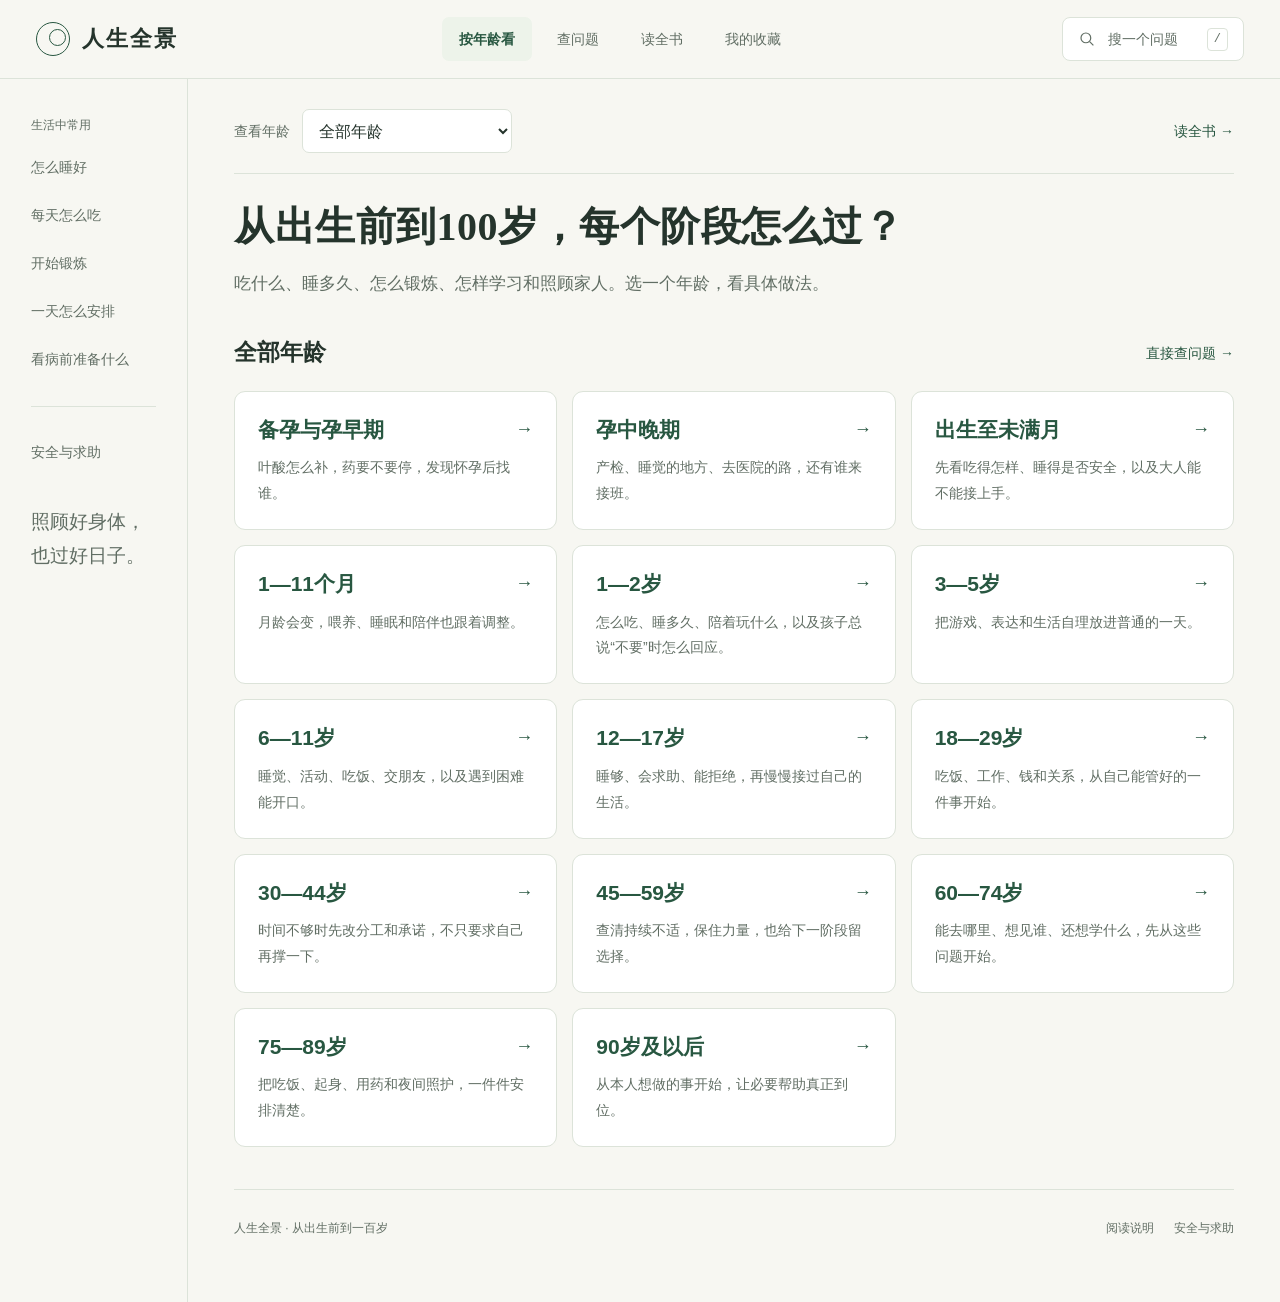
==== human/index.html @ 799f0b85 "Publish life panorama at /human" ====
<!doctype html>
<html lang="zh-CN"><head>
<meta charset="utf-8"><meta name="viewport" content="width=device-width,initial-scale=1,viewport-fit=cover">
<meta name="referrer" content="no-referrer">
<meta name="description" content="从出生前到一百岁，查看各年龄的吃饭、睡觉、活动、学习与照护。先看简短答案，再读具体做法。">
<meta http-equiv="Content-Security-Policy" content="default-src 'none'; script-src 'unsafe-inline'; style-src 'unsafe-inline'; img-src data:; connect-src 'none'; base-uri 'none'; form-action 'none'">
<title>人生全景｜从出生前到一百岁的生活指南</title>
<style>:root{--paper:#f7f7f2;--surface:#fff;--ink:#25342c;--muted:#616e64;--line:#dce3d9;--green:#285741;--soft:#edf3ea;--warm:#f6eee0;--risk:#884032;--read:19px;--head:79px;color-scheme:light}
*{box-sizing:border-box}html{scroll-padding-top:calc(var(--head) + 24px);scroll-padding-bottom:85px}body{margin:0;background:var(--paper);color:var(--ink);font:16px/1.75 -apple-system,BlinkMacSystemFont,"PingFang SC","Microsoft YaHei",sans-serif}button,input,select,textarea{font:inherit;color:inherit}button,a,input,select,summary{touch-action:manipulation}button,summary{cursor:pointer}a{color:var(--green);text-underline-offset:4px}button{min-height:44px;border:1px solid var(--line);border-radius:8px;background:var(--surface);padding:8px 15px}button:hover{background:var(--soft)}button:disabled{opacity:.5;cursor:default}button:focus-visible,a:focus-visible,input:focus-visible,select:focus-visible,summary:focus-visible,textarea:focus-visible{outline:3px solid #af781b;outline-offset:4px}p,h1,h2,h3,h4{margin:0 0 14px}h1{font-family:"Songti SC","STSong",serif;font-weight:600;font-size:40px;line-height:1.4;letter-spacing:.5px}h2{font-size:23px;line-height:1.45;font-weight:600}h3{font-size:19px;line-height:1.5;font-weight:650}p:last-child{margin-bottom:0}.muted{color:var(--muted)}.small{font-size:13px}.primary{background:var(--green);color:#fff;border-color:var(--green)}.primary:hover{background:#1d4432}.quiet{border-color:transparent;background:transparent}.quiet:hover{background:var(--soft)}.link-button{border:0;background:transparent;padding:6px 0;text-align:left;color:var(--green)}.button-row{display:flex;gap:10px;flex-wrap:wrap;align-items:center}.skip{position:fixed;top:-100px;left:16px;z-index:100;background:var(--surface);padding:12px}.skip:focus{top:10px}.brand{display:flex;gap:12px;align-items:center;text-decoration:none;color:var(--ink);font-size:22px;font-weight:700;letter-spacing:2px}.brand-mark{width:34px;height:34px;border:1.5px solid var(--green);border-radius:50%;display:grid;place-items:center}.brand-mark:after{content:'';display:block;width:15px;height:15px;border-radius:50%;border:1px solid var(--green);transform:translate(4px,-2px)}header{position:sticky;top:0;z-index:30;height:var(--head);border-bottom:1px solid var(--line);background:var(--paper);display:flex;align-items:center;justify-content:space-between;padding:0 36px;gap:24px}.nav-links{display:flex;gap:8px}.nav-links a{display:flex;align-items:center;justify-content:center;padding:10px 17px;min-height:44px;text-decoration:none;color:var(--muted);font-size:14px;border-radius:7px}.nav-links a.active{color:var(--green);background:var(--soft);font-weight:650}.search-trigger{display:flex;align-items:center;gap:12px;min-width:182px;text-align:left;color:var(--muted);font-size:14px}.search-trigger svg{height:18px;width:18px;flex-shrink:0}.search-trigger kbd{margin-left:auto;border:1px solid var(--line);border-radius:4px;padding:0 6px;font-size:12px}.site-wrap{max-width:1390px;margin:auto;display:grid;grid-template-columns:188px minmax(0,1fr)}.site-side{border-right:1px solid var(--line);padding:36px 19px}.side-sticky{position:sticky;top:calc(var(--head) + 32px)}.side-heading{font-size:12px;color:var(--muted);margin:0 12px 10px}.side-link{display:block;min-height:44px;padding:9px 12px;margin:4px 0;text-decoration:none;font-size:14px;color:var(--muted);border-radius:6px}.side-link:hover,.side-link.active{background:var(--soft);color:var(--green)}.side-divider{border:0;border-top:1px solid var(--line);margin:24px 12px}.side-note{font-family:"Songti SC",serif;font-size:19px;line-height:1.8;margin:30px 12px 0;color:var(--muted)}main{padding:30px 46px 56px;min-width:0;max-width:1150px;outline:none}.crumb{font-size:13px;color:var(--muted);margin-bottom:20px}.agebar{display:flex;align-items:center;justify-content:space-between;gap:15px;margin-bottom:25px;padding-bottom:20px;border-bottom:1px solid var(--line)}.age-choose{display:flex;align-items:center;gap:12px}.age-choose label{font-size:14px;color:var(--muted)}select{min-height:44px;border:1px solid var(--line);background:var(--surface);border-radius:7px;padding:8px 36px 8px 12px;max-width:100%}.age-choose select{min-width:210px}.hero{margin:0 0 30px}.hero .subtitle{font-size:17px;color:var(--muted);max-width:750px}.hero-bottom{display:flex;justify-content:space-between;align-items:center;gap:12px;flex-wrap:wrap;margin-top:18px}.hero-bottom a{font-size:14px}.hero-bottom .button-row{gap:18px}.subage-label{font-size:13px;color:var(--muted)}.subage-label select{font-size:13px;min-width:150px;margin-left:7px}.section-head{display:flex;gap:16px;justify-content:space-between;align-items:center;margin:32px 0 16px}.section-head h2{margin:0}.section-head .small{max-width:55%;text-align:right}.resume{display:flex;align-items:center;justify-content:space-between;gap:16px;border:1px solid var(--line);border-radius:8px;padding:13px 17px;margin-bottom:22px;background:var(--soft);font-size:14px}.resume p{margin:0}.answer-grid{display:grid;grid-template-columns:repeat(2,minmax(0,1fr));gap:18px;align-items:start}.answer-card{background:var(--surface);border:1px solid var(--line);border-radius:11px;padding:21px 23px;min-width:0;scroll-margin-top:calc(var(--head) + 18px)}.answer-card:hover{border-color:#becbbb}.card-top{display:flex;align-items:center;justify-content:space-between;gap:10px;margin-bottom:9px}.category{font-size:12px;letter-spacing:.6px;color:var(--green);background:var(--soft);padding:3px 9px;border-radius:4px}.save-small{border:0;background:transparent;min-width:44px;min-height:44px;padding:5px 10px;color:var(--muted);font-size:13px;margin:-7px -9px -6px 0}.save-small.saved{color:var(--green)}.answer-card h3 a{text-decoration:none;color:var(--ink)}.answer-card h3 a:hover{color:var(--green);text-decoration:underline}.answer{font-size:18px;line-height:1.8;font-weight:550;color:var(--ink);margin-bottom:12px}.answer-extra{font-size:15px;color:var(--muted);line-height:1.8;margin-bottom:13px}.ref-btn{font-size:11px;border:0;min-height:30px;background:transparent;color:var(--green);padding:2px 6px;vertical-align:middle;margin-left:3px;text-decoration:underline;text-underline-offset:3px}.critical{font-size:13px;line-height:1.75;border-left:3px solid #aa7860;padding:7px 11px;margin:14px 0;color:var(--risk);background:#fcf5ef}.card-foot{display:flex;justify-content:space-between;gap:9px;align-items:center;border-top:1px solid var(--line);padding-top:10px;margin-top:15px;font-size:13px}.card-foot a{min-height:40px;display:inline-flex;align-items:center}.known-btn{font-size:12px;min-height:40px;padding:5px 0 5px 8px;border:0;background:transparent;color:var(--muted)}.explain{margin-top:10px}.explain summary{font-size:14px;color:var(--green);min-height:44px;display:flex;align-items:center;gap:10px;list-style:none;cursor:pointer}.explain summary::-webkit-details-marker{display:none}.explain summary:after{content:'＋';margin-left:auto;font-size:16px;font-weight:400}.explain[open] summary:after{content:'−'}.steps{padding:7px 0 2px}.steps p{font-size:15px;line-height:1.85;display:flex;gap:10px}.step-n{flex-shrink:0;display:inline-block;font-family:serif;color:var(--muted);font-size:13px;line-height:2.1}.known-card .answer{font-size:16px}.faq-list{display:grid;grid-template-columns:1fr;gap:14px}.faq-list .answer-card{padding:21px 24px}.faq-list .card-foot{justify-content:flex-start;gap:22px}.dayline{display:grid;grid-template-columns:repeat(4,minmax(0,1fr));border:1px solid var(--line);border-radius:10px;overflow:hidden;background:var(--soft)}.day-step{padding:22px 19px;border-right:1px solid var(--line)}.day-step:last-child{border:0}.day-step b{font-size:15px;display:block;margin-bottom:8px}.day-step p{font-size:14px;color:var(--muted)}.day-step .step-n{margin-bottom:10px}.day-link{margin-top:10px;display:flex;justify-content:flex-end;font-size:13px}.next-age{display:flex;justify-content:space-between;gap:16px;padding-top:23px;margin-top:30px;border-top:1px solid var(--line);font-size:14px}.next-age a{display:inline-flex;min-height:44px;align-items:center}.search-line{width:100%;padding:16px 19px;display:flex;align-items:center;gap:13px;color:var(--muted);text-align:left;border-radius:8px;margin-bottom:16px}.search-line svg{width:19px;height:19px}.picks{display:flex;gap:8px;flex-wrap:wrap;margin-bottom:24px}.picks button{font-size:13px;background:transparent}.topic-grid{display:grid;grid-template-columns:repeat(3,minmax(0,1fr));gap:15px}.topic-card{padding:22px;border:1px solid var(--line);border-radius:10px;background:var(--surface)}.topic-card h2{font-size:20px;margin-bottom:10px}.topic-card h2 a{color:var(--ink);text-decoration:none}.topic-card p{font-size:14px;color:var(--muted)}.topic-card .topic-questions{border-top:1px solid var(--line);margin-top:17px;padding-top:9px}.topic-questions button{display:block;font-size:13px;text-align:left;padding:7px 0;border:0;background:transparent;color:var(--green);min-height:40px}.book-group{margin:30px 0 17px;font-size:18px}.chapter-row{display:grid;grid-template-columns:38px 1fr auto;gap:14px;align-items:center;padding:17px 0;border-bottom:1px solid var(--line);text-decoration:none;color:var(--ink)}.chapter-row:hover{color:var(--green)}.chapter-row .num{font-family:serif;color:var(--muted);font-size:14px}.chapter-name{font-size:17px;display:block}.chapter-desc{font-size:13px;color:var(--muted);margin-top:4px;display:block}.arrow{color:var(--green)}.reader-tools{display:flex;justify-content:space-between;gap:10px;flex-wrap:wrap;border-bottom:1px solid var(--line);padding-bottom:14px;margin-bottom:20px}.reader-tools button,.reader-tools a{font-size:13px}.reader-tools a{text-decoration:none;display:inline-flex;align-items:center;min-height:44px}.reader-layout{display:grid;grid-template-columns:minmax(0,1fr) 172px;gap:30px}.article{font-size:var(--read);line-height:1.95;min-width:0;overflow-wrap:anywhere}.article h2{font-family:"Songti SC","STSong",serif;font-size:29px;line-height:1.6;margin:10px 0 25px}.article h3{font-size:22px;line-height:1.6;margin:32px 0 16px}.article h4{font-size:19px;line-height:1.6;margin:26px 0 14px}.article p{margin:0 0 19px}.article li{margin-bottom:10px}.article details{border:1px solid var(--line);border-radius:8px;padding:0 17px;margin:20px 0;background:var(--surface)}.article summary{padding:14px 0;color:var(--green);font-size:15px;line-height:1.75;min-height:48px}.article table{border-collapse:collapse;font-size:14px;display:block;max-width:100%;overflow-x:auto;margin:23px 0}.article th,.article td{border:1px solid var(--line);padding:10px;min-width:108px;vertical-align:top}.article th{background:var(--soft)}.article a{overflow-wrap:anywhere}.article hr{border:0;border-top:1px solid var(--line);margin:30px 0}.article blockquote{margin:20px 0;padding:8px 18px;border-left:3px solid var(--green);background:var(--soft)}.article pre{background:var(--soft);padding:14px;overflow:auto;font-size:13px}.local-toc{position:sticky;top:calc(var(--head) + 25px);align-self:start;max-height:calc(100vh - var(--head) - 50px);overflow:auto;border-left:1px solid var(--line);padding-left:15px}.local-toc strong{display:block;font-size:12px;font-weight:500;margin-bottom:15px;color:var(--muted)}.local-toc a{font-size:12px;line-height:1.75;display:block;padding:6px 0;text-decoration:none;color:var(--muted)}.local-toc a.current{color:var(--green);font-weight:650}.mobile-toc{display:none}.chapter-end{display:flex;justify-content:space-between;gap:12px;flex-wrap:wrap;border-top:1px solid var(--line);padding-top:20px;margin-top:35px}.chapter-end a{min-height:44px;display:inline-flex;align-items:center;font-size:14px}.jumpflash{background:#f4eccb;border-radius:4px}.focus-mode .site-wrap{display:block;max-width:940px}.focus-mode .site-side,.focus-mode .local-toc{display:none}.focus-mode .reader-layout{grid-template-columns:1fr}.focus-mode .reader-tools{position:sticky;top:var(--head);z-index:15;background:var(--paper);padding-top:10px}.shelf{display:grid;gap:10px}.shelf-item{display:flex;justify-content:space-between;align-items:center;gap:12px;border:1px solid var(--line);background:var(--surface);border-radius:8px;padding:15px 18px}.shelf-item a{font-size:16px;text-decoration:none;color:var(--ink);min-height:44px;display:flex;align-items:center;flex:1}.shelf-item small{color:var(--muted)}.shelf-item button{font-size:12px}.empty{border:1px dashed #bac8b8;border-radius:9px;padding:30px;text-align:center;color:var(--muted);background:var(--surface)}.empty p{margin-bottom:14px}.settings{margin-top:30px;padding:20px;border:1px solid var(--line);border-radius:9px;background:var(--surface)}.settings label{display:flex;gap:12px;align-items:center;min-height:44px}.settings input[type=checkbox]{width:20px;height:20px;accent-color:var(--green)}.settings .button-row{margin-top:15px}.settings button{font-size:13px}.settings p{font-size:13px;color:var(--muted);margin:10px 0}.template-links{display:flex;gap:12px;flex-wrap:wrap;margin-top:12px}.template-links a{font-size:14px;min-height:44px;display:inline-flex;align-items:center}.utility-text{max-width:780px}.utility-text h2{margin:28px 0 12px;font-size:20px}.utility-text p{line-height:1.95;color:var(--muted)}.site-footer{display:flex;justify-content:space-between;align-items:center;gap:16px;flex-wrap:wrap;border-top:1px solid var(--line);padding-top:20px;margin-top:42px;font-size:12px;color:var(--muted)}.site-footer a{color:var(--muted);min-height:36px;display:inline-flex;align-items:center;text-decoration:none}.site-footer .button-row{gap:20px}.dialog{border:1px solid var(--line);padding:0;border-radius:13px;background:var(--surface);color:var(--ink);width:min(740px,calc(100% - 28px));max-height:88dvh;box-shadow:0 20px 80px #25342c35}.dialog::backdrop{background:#1f302b70}.dialog-head{position:sticky;top:0;z-index:2;display:flex;justify-content:space-between;align-items:center;gap:16px;padding:15px 22px;background:var(--surface);border-bottom:1px solid var(--line)}.dialog-head h2{margin:0;font-size:19px}.dialog-head button{font-size:14px}.dialog-body{padding:20px 22px}.query-label{font-size:13px;color:var(--muted);display:block;margin-bottom:7px}.query-input{width:100%;border:1px solid #aebfab;border-radius:8px;background:var(--surface);padding:13px 15px;font-size:17px;min-height:50px}.search-meta{display:flex;justify-content:space-between;align-items:center;gap:10px;margin:15px 0;font-size:13px;color:var(--muted)}.search-meta select{font-size:13px;min-height:38px;padding:5px 22px 5px 8px}.result{padding:17px 0;border-bottom:1px solid var(--line)}.result a{font-size:17px;line-height:1.6;font-weight:600;text-decoration:none;display:block}.result p{font-size:14px;color:var(--muted);margin:8px 0}.result small{font-size:12px;color:var(--muted)}.result mark{background:#efe6c6;color:inherit}.search-suggestions{padding-top:18px}.search-suggestions p{font-size:13px;color:var(--muted);margin-bottom:10px}.source-body{font-size:15px;line-height:1.85;overflow-wrap:anywhere}.source-body h3{font-size:18px}.source-body .article{font-size:15px}.source-body .article h3{font-size:18px}.age-list{display:grid;grid-template-columns:repeat(2,1fr);gap:9px}.age-list a{padding:14px 17px;min-height:54px;display:block;text-decoration:none;border:1px solid var(--line);border-radius:8px;color:var(--ink)}.age-list a.active{background:var(--soft);border-color:#b7c9b3;color:var(--green)}.copy-area{width:100%;min-height:190px;border:1px solid var(--line);padding:12px;border-radius:7px;font-size:14px}.toast{position:fixed;bottom:25px;left:50%;transform:translateX(-50%);z-index:90;background:var(--ink);color:#fff;padding:10px 18px;border-radius:7px;font-size:14px;max-width:calc(100% - 35px);box-shadow:0 6px 25px #25342c25;pointer-events:none}.mobile-nav{display:none}.only-mobile{display:none}.question-page{max-width:840px}.question-page .answer{font-size:22px}.question-page .steps p{font-size:18px}.question-page .answer-card{padding:28px 30px}.question-page .answer-card h3{font-size:25px}.question-page .answer-extra{font-size:17px}.noscript{padding:28px}
@media(max-width:1200px){.site-wrap{grid-template-columns:160px 1fr}main{padding:28px 30px 50px}.site-side{padding-inline:12px}.reader-layout{grid-template-columns:minmax(0,1fr) 150px;gap:22px}.nav-links a{padding-inline:12px}header{padding-inline:25px;gap:16px}.topic-grid{grid-template-columns:repeat(2,minmax(0,1fr))}}
@media(max-width:1030px){.reader-layout{grid-template-columns:1fr}.local-toc{display:none}.mobile-toc{display:block;border:1px solid var(--line);border-radius:7px;padding:0 14px;margin-bottom:20px;background:var(--soft)}.mobile-toc summary{min-height:46px;display:flex;align-items:center;cursor:pointer;font-size:14px}.mobile-toc nav{max-height:270px;overflow:auto;padding-bottom:12px}.mobile-toc a{display:block;padding:8px 0;min-height:40px;font-size:13px;text-decoration:none}.search-trigger{min-width:145px}.dayline{grid-template-columns:repeat(2,minmax(0,1fr))}.day-step:nth-child(2){border-right:0}.day-step:nth-child(-n+2){border-bottom:1px solid var(--line)}.answer-card{padding:18px}.answer{font-size:17px}.answer-card h3{font-size:18px}h1{font-size:34px}.site-side{font-size:13px}.side-link{padding-inline:8px}.age-choose select{min-width:180px}}
@media(max-width:760px){:root{--head:64px}header{padding:0 18px;gap:10px}.brand{font-size:20px;gap:9px}.brand-mark{width:30px;height:30px}.nav-links{display:none}.search-trigger{min-width:0;border:0;background:transparent;padding:7px 4px 7px 10px;gap:7px}.search-trigger kbd{display:none}.search-trigger .trigger-label{font-size:13px}.site-wrap{display:block}.site-side{display:none}main{padding:20px 19px 34px;max-width:none;margin-bottom:76px}.agebar{align-items:center;margin-bottom:23px;padding-bottom:16px;gap:6px}.age-choose{gap:9px}.age-choose label{font-size:12px}.age-choose select{font-size:14px;min-width:0;width:154px;padding-right:24px}.agebar .quiet{font-size:12px;padding:7px 6px}.hero{margin-bottom:26px}h1{font-size:30px;line-height:1.5;letter-spacing:0}.hero .subtitle{font-size:15px;line-height:1.8}.hero-bottom{margin-top:12px;gap:10px}.hero-bottom .button-row{gap:14px}.hero-bottom a{font-size:13px}.subage-label{display:flex;align-items:center;gap:3px}.subage-label select{font-size:12px;min-height:38px;min-width:130px}.section-head{margin-top:27px;margin-bottom:14px;gap:8px}.section-head h2{font-size:21px}.section-head .quiet{font-size:12px;padding-inline:5px}.answer-grid{grid-template-columns:1fr;gap:14px}.answer-card{padding:19px 20px}.answer-card h3{font-size:20px;margin-bottom:10px}.answer{font-size:17px;line-height:1.8}.answer-extra{font-size:14px}.card-top{margin-bottom:10px}.card-foot{font-size:12px;margin-top:12px;padding-top:8px}.steps p{font-size:14px}.faq-list .answer-card{padding:19px 20px}.dayline{grid-template-columns:1fr}.day-step{padding:16px 18px;border-right:0;border-bottom:1px solid var(--line)!important;display:grid;grid-template-columns:70px 1fr;column-gap:12px;align-items:start}.day-step:last-child{border-bottom:0!important}.day-step .step-n{display:none}.day-step b{font-size:14px;margin:0}.day-step p{font-size:14px}.topic-grid{grid-template-columns:1fr}.topic-card{padding:21px}.topic-questions button{min-height:44px}.chapter-row{grid-template-columns:27px 1fr 18px;gap:9px;padding:17px 0}.chapter-name{font-size:16px}.chapter-desc{font-size:12px}.reader-tools{gap:6px}.reader-tools .button-row{gap:7px}.reader-tools button{font-size:12px;padding:7px 10px}.reader-tools a{font-size:12px}.article h2{font-size:25px}.article h3{font-size:21px}.article table{font-size:13px}.article summary{font-size:14px}.article{font-size:var(--read)}.chapter-end{gap:8px}.chapter-end a{font-size:13px}.dialog{width:calc(100% - 18px);max-height:88dvh;border-radius:10px}.dialog-head{padding:13px 17px}.dialog-body{padding:17px}.dialog-head h2{font-size:18px}.result a{font-size:16px}.result p{font-size:13px}.age-list{grid-template-columns:1fr 1fr;gap:8px}.age-list a{font-size:14px;padding:13px 11px}.toast{bottom:88px;font-size:13px}.mobile-nav{position:fixed;bottom:0;left:0;right:0;z-index:35;display:grid;grid-template-columns:repeat(4,1fr);background:var(--surface);border-top:1px solid var(--line);padding:6px 8px max(7px,env(safe-area-inset-bottom));min-height:66px;gap:3px}.mobile-nav a{display:flex;flex-direction:column;align-items:center;justify-content:center;gap:1px;min-height:47px;text-decoration:none;font-size:11px;color:var(--muted);border-radius:7px}.mobile-nav a .nav-symbol{font-size:18px;line-height:1.4}.mobile-nav a.active{color:var(--green);background:var(--soft);font-weight:650}.focus-mode .mobile-nav{display:none}.focus-mode main{margin-bottom:15px;padding:20px 20px 32px}.focus-mode .reader-tools{top:64px}.site-footer{gap:8px;margin-top:30px;padding-top:18px}.site-footer .button-row{gap:17px}.resume{padding:12px 14px;font-size:13px}.shelf-item{padding:12px 14px}.shelf-item a{font-size:14px}.shelf-item button{font-size:11px;padding-inline:9px}.settings{padding:16px}.settings label{font-size:14px}.question-page .answer-card{padding:21px}.question-page .answer-card h3{font-size:23px}.question-page .answer{font-size:19px}.question-page .answer-extra,.question-page .steps p{font-size:16px}.only-mobile{display:block}}
@media(max-width:365px){main{padding-inline:14px}.age-choose{gap:6px}.age-choose label{display:none}.agebar .quiet{padding-inline:5px}.hero-bottom .button-row{gap:10px}.answer-card{padding:17px}h1{font-size:28px}.search-trigger .trigger-label{font-size:12px}.brand{font-size:18px}.age-choose select{width:171px}}
@media(prefers-reduced-motion:reduce){*{scroll-behavior:auto!important;transition:none!important}}

/* All-ages overview shares the existing typography and colour palette. */
.all-age-back{font-size:14px;min-height:44px;display:inline-flex;align-items:center;text-decoration:none;white-space:nowrap}
.all-age-back:hover{text-decoration:underline}
.age-overview-grid{display:grid;grid-template-columns:repeat(3,minmax(0,1fr));gap:15px}
.age-overview-card{display:block;min-width:0;padding:22px 23px;border:1px solid var(--line);border-radius:11px;background:var(--surface);color:var(--ink);text-decoration:none}
.age-overview-card:hover{border-color:#b7c9b3;background:var(--soft)}
.age-overview-heading{display:flex;align-items:center;justify-content:space-between;gap:12px;margin-bottom:10px}
.age-overview-heading h3{margin:0;font-size:21px;line-height:1.5;color:var(--green)}
.age-overview-heading>span{color:var(--green);font-size:18px}
.age-overview-card p{font-size:14px;line-height:1.85;color:var(--muted);margin:0}
.all-age-resume{margin-top:24px}
@media(max-width:1100px){.age-overview-grid{grid-template-columns:repeat(2,minmax(0,1fr))}}
@media(max-width:760px){.age-overview-grid{grid-template-columns:1fr;gap:12px}.age-overview-card{padding:18px 20px}.age-overview-heading{margin-bottom:6px}.age-overview-heading h3{font-size:21px}.all-age-back{font-size:13px}.agebar .all-age-back{font-size:12px}.age-overview-card p{font-size:14px}}

@media print{header,.site-side,.reader-tools,.local-toc,.mobile-toc,.mobile-nav,.site-footer,.toast,dialog,.card-foot,.save-small{display:none!important}.site-wrap,.reader-layout{display:block}main{padding:0;margin:0;max-width:none}.article{font-size:12pt}.article table{display:table;width:100%;font-size:10pt}.article details{display:block;background:white}.answer-card{break-inside:avoid;box-shadow:none}body{background:#fff;color:#000}.answer-grid{display:block}.answer-card{margin-bottom:15px}.explain:not([open])>*:not(summary){display:block}}
</style></head><body>
<a class="skip" href="#main">跳到正文</a>
<header><a class="brand" href="#map"><span class="brand-mark" aria-hidden="true"></span>人生全景</a>
<nav class="nav-links" aria-label="主导航"><a data-nav="map" href="#map">按年龄看</a><a data-nav="topics" href="#topics">查问题</a><a data-nav="book" href="#book">读全书</a><a data-nav="mine" href="#mine">我的收藏</a></nav>
<button class="search-trigger" data-do="search" aria-label="搜索全书"><svg viewBox="0 0 24 24" fill="none" stroke="currentColor" stroke-width="1.6" aria-hidden="true"><circle cx="10.5" cy="10.5" r="6.5"/><path d="m15.5 15.5 5 5"/></svg><span class="trigger-label">搜一个问题</span><kbd>/</kbd></button></header>
<div class="site-wrap"><aside class="site-side"><div class="side-sticky"><p class="side-heading">生活中常用</p><a class="side-link" href="#read/16/c16-s000">怎么睡好</a><a class="side-link" href="#read/17/c17-s001">每天怎么吃</a><a class="side-link" href="#read/18/c18-s004">开始锻炼</a><a class="side-link" href="#read/31/c31-s021">一天怎么安排</a><a class="side-link" href="#read/31/c31-s016">看病前准备什么</a><hr class="side-divider"><a class="side-link" href="#read/1/c01-s001">安全与求助</a><p class="side-note">照顾好身体，<br>也过好日子。</p></div></aside><main id="main" tabindex="-1"></main></div>
<nav class="mobile-nav" aria-label="手机导航"><a data-nav="map" href="#map"><span class="nav-symbol" aria-hidden="true">◷</span>按年龄看</a><a data-nav="topics" href="#topics"><span class="nav-symbol" aria-hidden="true">⌕</span>查问题</a><a data-nav="book" href="#book"><span class="nav-symbol" aria-hidden="true">▤</span>读全书</a><a data-nav="mine" href="#mine"><span class="nav-symbol" aria-hidden="true">☆</span>我的收藏</a></nav>
<dialog id="searchDialog" class="dialog" aria-labelledby="searchTitle"><div class="dialog-head"><h2 id="searchTitle">你想知道什么？</h2><button class="quiet" data-do="close-search" aria-label="关闭搜索">关闭 ×</button></div><div class="dialog-body"><label class="query-label" for="query">输入问题或关键词</label><input id="query" class="query-input" type="search" placeholder="例如：孩子不肯吃饭、晚上睡不着" autocomplete="off" maxlength="100"><div class="search-meta"><span id="resultCount" role="status"></span><label>范围 <select id="scope" aria-label="搜索范围"><option value="all">全书</option><option value="stage">当前年龄</option><option value="saved">已收藏</option></select></label></div><div id="results"></div></div></dialog>
<dialog id="sourceDialog" class="dialog" aria-labelledby="sourceTitle"><div class="dialog-head"><h2 id="sourceTitle">参考资料</h2><button class="quiet" data-do="close-source" aria-label="关闭参考资料">关闭 ×</button></div><div class="dialog-body source-body" id="sourceBody"></div></dialog>
<dialog id="ageDialog" class="dialog" aria-labelledby="ageTitle"><div class="dialog-head"><h2 id="ageTitle">你想看哪个年龄？</h2><button class="quiet" data-do="close-ages" aria-label="关闭年龄选择">关闭 ×</button></div><div class="dialog-body" id="ageBody"></div></dialog>
<dialog id="copyDialog" class="dialog" aria-labelledby="copyTitle"><div class="dialog-head"><h2 id="copyTitle">复制回答</h2><button class="quiet" data-do="close-copy">关闭 ×</button></div><div class="dialog-body"><label for="copyText" class="query-label">选中文字后复制</label><textarea id="copyText" class="copy-area" readonly></textarea></div></dialog>
<input id="importFile" type="file" accept="application/json,.json" hidden>
<div id="toast" class="toast" role="status" hidden></div>
<noscript><p class="noscript">请在允许 JavaScript 的浏览器中打开本页，或阅读随附的 Markdown 全书。</p></noscript>
<script id="bookData" type="application/json">{"chapters":[{"id":0,"title":"卷〇　怎样使用这本书：不是把人生变成打卡表","html":"\u003ch2\u003e卷〇　怎样使用这本书：不是把人生变成打卡表\u003c/h2\u003e\n\u003cp\u003e\u003ca id=\"c00\"\u003e\u003c/a\u003e\u003c/p\u003e\n\u003cp\u003e**日历先服从启动条件。**本书的“第几天”和“几岁主题”有两种身份：医疗或安全事项的时间窗口，以及作者安排的学习、复核主题。后者不是首次允许执行的日期。需要从出生、首次暴露或异常出现时立即生效的规则，不能等到对应阅读日；已经启动的规则也不因翻到下一页而失效。新增事项写成“触发—动作—完成证据—退出条件”，见\u003ca href=\"#c31\"\u003e卷三十一\u003c/a\u003e。\u003c/p\u003e\n\u003ch3 id=\"c00-s000\"\u003e〇·一　先定义“最优”，否则勤奋可能朝着错误方向累积\u003c/h3\u003e\n\u003cp\u003e这本书把“最优地使用人体”解释为：在本人能够理解并认可的目标下，尽可能保有行动能力、学习能力、感受能力、关系能力与选择能力，同时减少可避免的伤害、痛苦和照护失控。活得久是其中一个目标，但不是可以吞掉其余目标的唯一数字。一个人为延长理论寿命而失去吃饭的快乐、持续害怕自己的心率、拒绝所有亲密关系，未必是在更好地生活。另一个人用极短期兴奋交换长期功能，也不能只凭“当时很开心”忽视代价。\u003c/p\u003e\n\u003cp\u003e本书不假设所有人都要结婚、生育、创业、拥有健全肢体、取得高收入或者活到一百岁。人生不是单一赛道。受精卵没有可自行执行的待办清单；胎儿、婴儿以及暂时不能独立决策的人，需要的是照护者正确地安排环境，而不是被要求为自己的发育负责。成年以后，书中的建议逐渐从“照护者应该做什么”转为“本人可以选择什么”。高龄以后，协助可能增加，但决策权不应因此自动被收走。\u003c/p\u003e\n\u003cp\u003e为了实际取舍，可以把每个计划放在五个问题下检验：它保护了什么功能；它占用多少时间、金钱、注意力和恢复空间；它最坏会造成什么；它是否会挤掉一件更重要的事；本人是否愿意让这种生活持续一年。这里不把答案硬算成一个貌似科学的总分。不同人的取舍不能由一组未经验证的权重替代。\u003c/p\u003e\n\u003cp\u003e全书的默认排序是：先处理急迫危险，再守住基本供给，然后恢复受限功能，继而发展能力，最后探索边际收益不确定的优化。排序并不意味着生活必须先毫无缺陷才允许快乐。恰恰相反，能让人愿意继续生活的关系、兴趣和自主感，应该进入基础层，而不是被放在“所有指标达标之后”的奖励层。\u003c/p\u003e\n\u003ch3 id=\"c00-s001\"\u003e〇·二　两套年龄，避免从第一页就算错时间\u003c/h3\u003e\n\u003cp\u003e本书使用受精时钟与出生时钟。受精当天写作“受精第零日”，是生物学叙述的起点。临床孕周通常按末次月经或超声校正结果记录，不能简单等同于受精后的周数；在常见的日期估算中，两者大约相差两周，但周期、排卵和辅助生殖情况都可能改变算法。实际产检以医疗团队确认的孕周和预产期为准，不用这本书反推一个声称精确到天的受精日期。\u003ca href=\"#s07\"\u003eS07\u003c/a\u003e\u003ca href=\"#s11\"\u003eS11\u003c/a\u003e\u003c/p\u003e\n\u003cp\u003e出生当天另起“日龄零日”。出生后一个月、六个月、一周岁，均按出生日期计算；讨论早产儿发育时，还需要医疗团队指导使用矫正年龄。全书覆盖受精至出生后满一百周岁这一段时间，因此不是把怀孕的月份从一百岁中扣掉。一个人的百岁生日也不是计划终止日：到达这个节点后，仍可继续使用高龄、照护和自主选择的协议。\u003c/p\u003e\n\u003cp\u003e日龄区间一律采用前端包含、后端不包含的理解。例如“六至十二个月”指已满六个月、未满十二个月；满十二个月当天进入下一阶段。连续日龄的数学覆盖并不表示人的能力会在午夜突然升级。月龄和周岁只是索引，真正的切换条件还包括能力、症状、生活事件和专业评估。\u003c/p\u003e\n\u003ch3 id=\"c00-s002\"\u003e〇·三　“每天应该干什么”的完整解法\u003c/h3\u003e\n\u003cp\u003e每天的行动不是从零重新发明，而由五层叠加：当前生命阶段的基础协议、年龄或能力带来的新增任务、当周轮换主题、已经发生的事件、当天的资源限制。除此以外，还有一个有权打断所有层次的安全判断。只要出现急迫危险，就先寻求适当帮助，而不是完成当天运动量后再处理。\u003c/p\u003e\n\u003cp\u003e读者可以把它理解成一个不会强迫执行的日程生成器。早晨先问：今天是在平稳状态、恢复状态，还是需要求助的状态？平稳时照常；恢复时减少非必要负荷；需要求助时把就医、转移危险、联系可信赖的人放在首位。然后打开所在年龄的章节，只看上一次没有出现过的增量。最后选一个今天确实容得下的新动作，而不是把全书同时搬进日历。\u003c/p\u003e\n\u003cp\u003e对婴儿，日程以喂养、睡眠、清醒互动、清洁和照护者交接为节律，不应按成人办公钟硬切。对学生，学校已经占用的时间必须进入总预算；不能再把每项能力训练都当作额外增加的免费时间。对工作者，通勤、家务、照护、恢复都是真实负荷。对高龄者，活动前后需要的准备和休息，也是任务的一部分。\u003c/p\u003e\n\u003cp\u003e如果某一天没有任何新增情况，正确答案就是继续执行已经展开过的基础协议。重复行动可以重复发生，但不需要重复写三万多遍。书中的折叠块负责保存这些共用行动；章节链接负责说明从哪里继承；新增内容负责告诉读者发生了什么变化、为何变化、怎么调整。\u003c/p\u003e\n\u003ch3 id=\"c00-s003\"\u003e〇·四　四种标签，防止把编排当成医学定律\u003c/h3\u003e\n\u003cp\u003e“依据”表示该结论有对应的官方指南、公共卫生资料或原始研究入口，正文用方括号来源编号标注。“编排”表示作者为了便于执行而设计的日程、练习、问题或顺序，不是临床试验已经证明的唯一最优解。“条件”表示必须先满足的能力、环境或医疗条件。“待核”表示此项依赖所在地政策、具体产品说明书、个体病史或未来更新，不能凭书中概括直接实施。\u003c/p\u003e\n\u003cp\u003e尤其需要注意：本书把某个主题安排在二十三岁、四十七岁或者八十二岁，不代表科学证明那一年存在独一无二的窗口。成人逐年主题是一份可移动的年度审视清单。已经掌握的人可以跳过；目前正遭遇这个问题的人可以提前使用；没有相关生活情境的人不需要为了完成表格而制造一个。\u003c/p\u003e\n\u003cp\u003e一个建议旁边没有药物剂量，往往不是遗漏，而是它本来就不应该变成跨越所有年龄、所有病史的自我处方。营养素的公共参考值也不等于每个人必须另吞一片补充剂。食物、强化食品、复合产品与处方可能共同构成总摄入量，不能把各处建议机械相加。\u003c/p\u003e\n\u003ch3 id=\"c00-s004\"\u003e〇·五　用身体能力，而不是只用年龄分流\u003c/h3\u003e\n\u003cp\u003e从能否安全完成任务来分流，比只看年龄更可操作。准备练习上楼的人，先确认是否能够安全起身、行走、转身以及表达不适；准备独立做饭的孩子，先确认能否理解热源、刀具、过敏和求助规则；准备独居的人，先确认能否处理紧急联系、基本生活和药物，而不是只问是否达到某个生日。\u003c/p\u003e\n\u003cp\u003e因此，年龄主线之外，本书始终保留四种接口：需要他人代执行、需要旁边协助、可以独立执行、可以教别人执行。它们不是人的等级，只是任务的权限状态。一个人在财务上能完全独立，在身体转移上需要协助，在语言沟通上需要辅助设备，在医疗决策上又能清楚表达，这些状态可以同时存在。\u003c/p\u003e\n\u003cp\u003e当功能下降，先找出具体任务哪里卡住，不要立即给整个人贴上“不行了”的标签。拿不到杯子可能是杯架太高；不愿出门可能是厕所难找；不回答问题可能是听不清；不会用手机可能是界面改变。先改接口，再判断能力，能够避免不少由环境制造出来的无能感。\u003c/p\u003e\n\u003ch3 id=\"c00-s005\"\u003e〇·六　最低可行日、常规日与探索日\u003c/h3\u003e\n\u003cp\u003e最低可行日是给生病、照护中断、考试冲刺、家庭危机或极端忙碌准备的降级方案。它只保留安全、基本进食饮水、必要治疗、可获得的休息、最低限度卫生，以及一个能求助的联系渠道。婴儿和依赖照护者的人不能因为成人忙碌而削减必要照护，降级应当从成人的非必要事务开始。\u003c/p\u003e\n\u003cp\u003e常规日是长期真正会反复发生的日子。它包含可以持续的睡眠安排、符合能力的活动、可负担的饮食、工作或学习、连接他人的时间和一点不被绩效考核的空白。常规日不需要每天都很精彩。它的检验标准是明天还能继续，而不是今天把所有项目都刷满。\u003c/p\u003e\n\u003cp\u003e探索日用来接触新运动、新知识、新环境和新关系，但应先划定风险预算。第一次攀登、第一次使用新设备、第一次处理高额合同，都不能只凭热情复制熟手的做法。探索可以让生活更丰富，前提是失败仍在可承受范围内，且不会把依赖你的人一起推入未经同意的风险。\u003c/p\u003e\n\u003cp\u003e这三种日型之间可以切换。没有必要把最低可行日解释成人格失败，也不要因为某个探索日特别有成就感，就要求全年维持同样强度。人的生活需要节奏，而不是一条永远向上的负荷曲线。\u003c/p\u003e\n\u003ch3 id=\"c00-s006\"\u003e〇·七　一个成人的示例日，展示生成方式而非规定钟点\u003c/h3\u003e\n\u003cp\u003e假设读者三十五岁，主要坐着工作，没有已知运动禁忌，今天精神平稳。晨间先完成必要卫生和早餐安排，确认今天一项最重要的工作结果，再决定活动放在哪里。通勤能安全步行的部分可以计入活动；工作间歇可以更换姿势、短暂离开屏幕；午间不必同时完成学习课程、社交和高强度训练。\u003c/p\u003e\n\u003cp\u003e下午把需要集中判断的工作与琐碎沟通分开，避免一天所有时间都被即时消息切碎。傍晚根据本周计划安排适量运动，或在疲惫时改为较轻的活动。晚上完成生活维护、必要沟通和第二天准备，留出结束工作的边界。这一天的新增事项可能只是“把家中药物清单整理成一页”，不需要再加十个健康挑战。\u003c/p\u003e\n\u003cp\u003e如果同一个人昨晚几乎未睡、今天还要长途驾驶，生成结果应当改变：驾驶风险优先，训练和额外学习可以取消。如果今天出现新发胸痛伴明显不适，日程生成器被安全规则打断，进入急救评估，而不是把不适解释成缺少意志力。这才叫真正的按天安排。\u003c/p\u003e\n\u003ch3 id=\"c00-s007\"\u003e〇·八　一个家庭的示例日，展示冲突如何处理\u003c/h3\u003e\n\u003cp\u003e假设家中有婴儿、上班的伴侣和行动不便的老人。三套最理想的个人日程相加，通常会超过家庭的人力预算。此时应先画出必须由真人完成的任务：谁负责喂养，谁处理老人转移，谁能连续休息，谁在突发情况时接班。家务可以推迟或外包，必要照护不能假装由“大家”负责。\u003c/p\u003e\n\u003cp\u003e安排交接时，不写“下午帮忙看一下”，而写清谁接手、何时接手、上一项照护完成到哪里、什么情况需要联系另一人。重要信息用一份可更新的记录，而不是散落在多人聊天的回忆里。这样做的目的不是把家庭变成机构，而是减少疲劳状态下的遗漏和相互指责。\u003c/p\u003e\n\u003cp\u003e真正需要优化的往往不是某个人更自律，而是家庭减少一次无谓往返、取消一项没有意义的消费、让一个照护者能够完整吃饭，或者让求助变得不丢脸。身体处在关系网络之中，维护一个人的功能，有时必须先维护支持他的系统。\u003c/p\u003e\n\u003ch3 id=\"c00-s008\"\u003e〇·九　记录什么，才能真正降低不确定性\u003c/h3\u003e\n\u003cp\u003e记录不是越多越好。一个有用的记录，应当能改变未来的行动。若某项数据既没有可靠测量方式，也不知道出现变化后怎么办，那么持续记录它可能只是增加焦虑。优先记录症状发生的时间、持续情况、相关活动、是否影响功能、已经采取的措施，以及专业人员给出的下一步。\u003c/p\u003e\n\u003cp\u003e对于习惯，只需记录是否执行到足以判断可持续的程度。例如想增加阅读，关注能否回忆和使用内容，比精确计算翻了多少页更重要；想改善家庭沟通，关注是否明确了下一步与责任人，比给每天的情绪打三种颜色更重要；想恢复步行能力，关注安全性、疲劳与生活参与，比追逐一个陌生人的步数纪录更重要。\u003c/p\u003e\n\u003cp\u003e记录也要有删除规则。已经稳定、不再影响决策的数据可以降频；包含他人隐私的内容要征得适当同意；孩子的照片、病史和日常细节不应因为父母管理方便就被无限公开。降低信息熵不能以剥夺他人的隐私为代价。\u003c/p\u003e\n\u003ch3 id=\"c00-s009\"\u003e〇·十　如何从任意年龄开始，而不是因“错过起点”放弃\u003c/h3\u003e\n\u003cp\u003e第一次打开本书，无论你十六岁、三十岁还是八十岁，都不必补做此前所有章节。先找当前年龄主线，再检查基础协议中是否有一个明显缺口，最后处理正在发生的生活事件。过去的章节仅作为理解背景，不构成需要偿还的作业。\u003c/p\u003e\n\u003cp\u003e对已经错过的机会，区分三类：仍能直接补上的能力；需要换一种方式实现的目标；已经不可逆但可以减轻后果的经历。例如不会游泳可以寻找合适教学；某项运动已不适合时可以保留其社交和户外价值；童年受到伤害则不应被要求通过“想开一点”重写历史。书中的任务是帮助现在的你拥有更多可行路径，不是裁判以前的你是否合格。\u003c/p\u003e\n\u003ch3 id=\"c00-s010\"\u003e〇·十一　阅读路线与折叠规则\u003c/h3\u003e\n\u003cp\u003e首次阅读建议先看本卷与安全卷，再看所在年龄阶段，随后根据现实问题进入专题。负责婴儿照护的人应同时阅读孕产、新生儿、喂养与安全部分；进入老年照护的人应同时阅读功能、药物、家庭协作和生命末期部分。阅读不是必须从第一页进行到最后一页的考试。\u003c/p\u003e\n\u003cp\u003e折叠块用来容纳确实反复复用的协议，例如成人日常底座、每周审视和家庭交接。支持原生HTML折叠的Markdown阅读器可以展开与收起；不支持的阅读器通常仍会显示全部文字。正文通过编号和标题引用，而不把同一段话改几个词反复写入不同年龄。必要的安全提醒可能在危险场景再次出现，这是有意保留的少量冗余。\u003c/p\u003e\n\u003cp\u003e书后提供年度主题、日程示例、异常分流、决策表和来源说明。它们不是让你每天阅读更多，而是让你用更少搜索找到下一步。真正成功的使用方式，是把大量可能性压缩为今天少数值得做的事，然后把注意力还给实际生活。\u003c/p\u003e\n\u003ch3 id=\"c00-s011\"\u003e〇·十二　这本书承认的边界\u003c/h3\u003e\n\u003cp\u003e截至本版核对日期，任何一本书都不能保证一个人活到一百岁，也不能为每一种罕见疾病、每一处法律制度、每一种残障或每一种家庭结构给出完整处方。本书追求的是宽覆盖、细粒度行动和清楚的分流，而不是宣称已穷尽人类生命中的每个信息点。\u003c/p\u003e\n\u003cp\u003e资料中的年龄范围是群体参考，不是给个人下判决的工具。新的症状不能靠这本书排除严重疾病；治疗、检查与用药需要适当专业人员结合实际情况决定。医学、公共政策和可用技术会变化，因此这是一份可更新的操作手册，不是一份可以封存一百年不再复核的圣典。\u003c/p\u003e\n\u003cp\u003e“最优”最后仍然要回到本人：这个安排是否让你更能做自己珍视的事，是否让你与他人相处得更有尊严，是否给未来留下选择。如果一个方案让所有数字都变漂亮，却使生活变得更狭窄，就需要重新检查目标，而不是继续加码执行。\u003c/p\u003e\n\u003chr/\u003e\n","sections":[{"id":"c00-s000","title":"〇·一　先定义“最优”，否则勤奋可能朝着错误方向累积"},{"id":"c00-s001","title":"〇·二　两套年龄，避免从第一页就算错时间"},{"id":"c00-s002","title":"〇·三　“每天应该干什么”的完整解法"},{"id":"c00-s003","title":"〇·四　四种标签，防止把编排当成医学定律"},{"id":"c00-s004","title":"〇·五　用身体能力，而不是只用年龄分流"},{"id":"c00-s005","title":"〇·六　最低可行日、常规日与探索日"},{"id":"c00-s006","title":"〇·七　一个成人的示例日，展示生成方式而非规定钟点"},{"id":"c00-s007","title":"〇·八　一个家庭的示例日，展示冲突如何处理"},{"id":"c00-s008","title":"〇·九　记录什么，才能真正降低不确定性"},{"id":"c00-s009","title":"〇·十　如何从任意年龄开始，而不是因“错过起点”放弃"},{"id":"c00-s010","title":"〇·十一　阅读路线与折叠规则"},{"id":"c00-s011","title":"〇·十二　这本书承认的边界"}]},{"id":1,"title":"卷一　先守住不可逆的损失：安全、权限与共用底座","html":"\u003ch2\u003e卷一　先守住不可逆的损失：安全、权限与共用底座\u003c/h2\u003e\n\u003cp\u003e\u003ca id=\"c01\"\u003e\u003c/a\u003e\u003c/p\u003e\n\u003ch3 id=\"c01-s000\"\u003e一·一　安全不是每天害怕，而是提前决定少数关键动作\u003c/h3\u003e\n\u003cp\u003e安全管理的目标，是让危险发生时少做几次临场猜测。家庭最值得事先统一的不是“大家都要小心”，而是谁知道地址，谁能呼叫当地急救，谁会开门引导救援，谁能提供用药和过敏信息，谁负责其他孩子或依赖照护者。一个人在紧张时未必能同时回忆所有事项，因此把它们写在容易找到的一页上，比要求每个人保持镇定更可靠。\u003c/p\u003e\n\u003cp\u003e这张卡应包含姓名、紧急联系人、重要疾病、已知严重过敏、正在使用且急救相关的药物、常用医疗机构，以及主要沟通需要。不要把无关的完整人生经历塞进去。家人至少知道卡片放在哪里；独居者可在手机紧急信息和钱包中留出最小版本。涉及隐私的内容以够用为度，不需要公开给所有访客。\u003c/p\u003e\n\u003cp\u003e平时演练只练动作，不制造恐慌：从房间到门口的路是否畅通，楼栋和门牌是否清楚，电话没电时能否求助，夜间照护者不在时是否有替补。真正的演练结束时，应当留下一个改动，而不是只说“下次注意”。\u003c/p\u003e\n\u003ch3 id=\"c01-s001\"\u003e一·二　全龄紧急覆盖规则\u003c/h3\u003e\n\u003cp\u003e突然失去反应、没有正常呼吸或只有濒死喘息，应立即启动当地急救系统并按调度员指导行动；让旁人取来自动体外除颤器并依提示使用。成人心肺复苏的核心包含胸外按压；常用培训参考为每分钟一百至一百二十次。婴儿、儿童、溺水等情形的流程和通气要求不同，不能把成人摘要原样套用。最有价值的平日动作是接受正式实操培训，而不是只收藏文字。\u003ca href=\"#s34\"\u003eS34\u003c/a\u003e\u003c/p\u003e\n\u003cp\u003e突然一侧面部下垂、单侧无力、言语异常，或突发明显视力、平衡问题，应把卒中作为需要紧急排除的情况。记录最后一次状态正常的大致时间，不等待自行恢复后再决定；症状短暂消失也不表示风险已经解除。不要自行开车前往急诊，不用进食、按摩或临时服药替代急救评估。\u003ca href=\"#s35\"\u003eS35\u003c/a\u003e\u003c/p\u003e\n\u003cp\u003e接触食物、药物或昆虫后迅速出现喉舌肿胀、呼吸困难、明显头晕或倒下，可能是严重过敏反应。立即呼叫急救；有医生开具的肾上腺素自动注射器及行动计划时，依培训和说明使用。不能只等抗过敏药起效，也不应让当事人站起或走动去找帮助。\u003ca href=\"#s36\"\u003eS36\u003c/a\u003e\u003c/p\u003e\n\u003cp\u003e以上不是全部急症清单。持续或剧烈胸痛伴不适、严重呼吸困难、大量出血、抽搐后不能恢复、严重外伤、可疑中毒、突发意识混乱，都应优先获得紧急评估。不能把“书上没有出现这个组合”理解为可以放心等待。紧急程度看症状与状态，不看年龄是否年轻、平时是否自认为健康。\u003c/p\u003e\n\u003ch3 id=\"c01-s002\"\u003e一·三　婴儿与孕产期有更低的求助门槛\u003c/h3\u003e\n\u003cp\u003e未满三个月的婴儿测得体温达到三十八摄氏度，或照护者明显怀疑发热，应立即联系医疗服务获得及时评估，而不是先在家完成多轮退热观察。难唤醒、呼吸费力、发青、明显拒奶或反应异常，需要更紧迫处理。测量方法、环境和设备会影响读数，但不能用“可能是误差”拖延一个看起来生病的婴儿。\u003ca href=\"#s29\"\u003eS29\u003c/a\u003e\u003c/p\u003e\n\u003cp\u003e孕期和分娩后，严重腹痛、明显出血、胸痛、呼吸困难、持续严重头痛伴视物异常、昏厥，或伤害自己和婴儿的想法，均应及时获得医疗帮助。就医时主动说明正在怀孕或最近一年内分娩过，这项信息不能假设每位接诊者已经知道。\u003ca href=\"#s10\"\u003eS10\u003c/a\u003e\u003c/p\u003e\n\u003cp\u003e早孕出现单侧下腹痛、肩尖痛、头晕或晕厥等组合，需要警惕异位妊娠相关风险。早孕试纸阳性只回答是否检测到相关激素，不能独立证明妊娠位置和发育情况；是否需要超声、抽血和何时复查，由医疗团队结合症状安排。\u003ca href=\"#s27\"\u003eS27\u003c/a\u003e\u003c/p\u003e\n\u003ch3 id=\"c01-s003\"\u003e一·四　把急救知识放在真正能用的地方\u003c/h3\u003e\n\u003cp\u003e急救箱不是药越多越好。它应当服务于家庭已明确的需要：合适的测温工具、常用敷料、个人处方救急药及其书面计划、可访问的联系方式。药物与工具分区，保留外包装和说明书，定期核对是否过期、是否适用于现有人口。儿童接触不到，不等于老人或照护者在紧急时也找不到。\u003c/p\u003e\n\u003cp\u003e对每一种救急药，应清楚“给谁用、什么条件下用、怎样用、用后还要做什么”。不知道属于谁的药，不能因为症状看似类似就给另一人使用。需要冷藏、避光或防高温的产品按具体说明保存；外出时也要计算储存条件，不把“带在身上”误当作“仍然有效”。\u003c/p\u003e\n\u003cp\u003e家庭若有人有严重过敏、癫痫、糖尿病或其他需要应急预案的疾病，应请相应团队制作个人行动计划。本书可以帮助检查计划是否好找、是否有人会执行，却不替代具体疾病的处方和急救教学。\u003c/p\u003e\n\u003ch3 id=\"c01-s004\"\u003e一·五　共用协议B：每天反复使用，只在此处完整展开\u003c/h3\u003e\n\u003cdetails open=\"\"\u003e\n\u003csummary\u003e展开共用协议B：适用于能参与日常安排的人；婴儿与特殊疾病使用相应分龄版本\u003c/summary\u003e\n\u003cp\u003e晨间先确认今天的功能状态：能否安全起身，是否有明显的新症状，是否已经知道必须执行的治疗或照护。随后完成与个人能力匹配的清洁、口腔护理、进食和必要用药。不要为了晨间仪式一次增加很多产品；有处方时间要求时，围绕处方安排，而非让处方迁就网红作息。\u003c/p\u003e\n\u003cp\u003e白天安排身体活动与姿势变化，工作、学习、家务和交通一起计入总负荷。用能持续的方式接触日间环境、完成生活任务、与至少一个合适的人保持沟通。活动方式不局限于步行：轮椅推动、上肢活动、康复练习或协助下的转移，都可以是个体计划的一部分。\u003c/p\u003e\n\u003cp\u003e进食时先满足安全、足量、可获取和基本多样性，再考虑精细优化。饮水围绕实际需要、环境和医疗限制，不用统一的超大量灌水挑战。存在吞咽困难、心肾疾病、婴幼儿喂养问题时，采用专业方案，不套成人日常常识。\u003c/p\u003e\n\u003cp\u003e晚间完成必要口腔与身体清洁，把次日最容易遗漏的事项放到可以看见的位置，留出结束工作的边界。睡眠需求按年龄参考，睡眠安排应兼顾机会、规律和白天功能；不把可穿戴设备的单项评分当作最终裁判。\u003ca href=\"#s05\"\u003eS05\u003c/a\u003e\u003c/p\u003e\n\u003cp\u003e每日只做简短复盘：今天最需要处理的异常是什么；哪件事顺利到可以继续；明天需要取消、调整或求助什么。没有新问题时，允许不写长日记。完成基础照护后，娱乐、休息和无目的的体验都可以是合理选择。\u003c/p\u003e\n\u003c/details\u003e\n\u003ch3 id=\"c01-s005\"\u003e一·六　共用协议W：每周维护，而不是每天重新研究人生\u003c/h3\u003e\n\u003cdetails open=\"\"\u003e\n\u003csummary\u003e展开共用协议W：每周一次的系统维护\u003c/summary\u003e\n\u003cp\u003e先看下一周的不可移动事项：诊疗、考试、出差、照护交接、工作截止日期。再放入基础生活和恢复，最后才加入新增目标。若总量超出可用时间，先删掉低价值承诺，而不是默默削掉睡眠或让某位家人无偿承接。\u003c/p\u003e\n\u003cp\u003e检查家庭供给：基本食材是否足够，个人处方是否接近用完，交通和接送是否已安排，必要器具能否正常使用。把需要他人配合的事提前确认，不把一周中的每一天都变成临时求救。\u003c/p\u003e\n\u003cp\u003e选一个值得改善的摩擦点。例如洗漱用品摆放不便、晚餐决定耗时、孩子作业通知散乱、老人外出路线没有休息点。只改一个具体接口，并在下一周判断是否真的减少了问题。不要每周重新更换整套生活系统。\u003c/p\u003e\n\u003cp\u003e保留一个关系窗口和一个不以产出为目的的空白窗口。前者可以是认真听一个人说话，后者可以是散步、看天、音乐、游戏或什么也不做。它们不是必须被量化的治疗，而是本书对可持续生活的编排建议。\u003c/p\u003e\n\u003c/details\u003e\n\u003ch3 id=\"c01-s006\"\u003e一·七　共用协议E：事件发生时，哪些事暂停\u003c/h3\u003e\n\u003cdetails open=\"\"\u003e\n\u003csummary\u003e展开共用协议E：疾病、旅行、照护中断和危机的覆盖顺序\u003c/summary\u003e\n\u003cp\u003e出现急迫危险时，暂停普通日程，启动安全分流。出现非紧急但影响功能的新症状时，减少可推迟的负荷，记录关键信息并安排适当评估。已经有医生提供的疾病行动计划时，优先使用该计划。\u003c/p\u003e\n\u003cp\u003e出差或旅行时，保留必要药物、睡眠机会、食物与水的安全、交通与紧急联系；训练形式可以改变，非必要补充剂可以先向专业人员核对是否需要携带。不要把旅途当成必须维持所有平时数字的考试。\u003c/p\u003e\n\u003cp\u003e照护者暂时失能时，首先分配依赖照护者的吃、喝、药物、转移、安全与沟通，再处理家务和工作。接替者需要的是具体交接，不是“按照平时来”。家庭危机时，降低目标数量，但不要隔绝所有求助渠道。\u003c/p\u003e\n\u003cp\u003e恢复后从当前能力重新进入计划，不按旧计划“补课”。错过的运动、学习和社交不需要在下一天翻倍完成；需要补做的疫苗、复查、药物或医疗事项则按专业安排处理，不自行加倍。\u003c/p\u003e\n\u003c/details\u003e\n\u003ch3 id=\"c01-s007\"\u003e一·八　证据的三个误读：平均值、相关性和替代指标\u003c/h3\u003e\n\u003cp\u003e一个群体平均有益的做法，并不代表每个人都从同一剂量获得同样收益。把统计建议落到个人时，要考虑基础状态、疾病、能力、偏好和代价。年龄范围用于提示关注，不是要求在范围边缘突然改变全部行为。\u003c/p\u003e\n\u003cp\u003e两个现象一起出现，不一定说明一个造成另一个。经常运动的人可能还拥有更安全的社区、更稳定的收入和更多支持。对个人行动而言，不需要因此否定运动，但不能把每一种观察性关联都转译成确定的因果承诺，更不能随手宣称“这一动作能多活多少年”。\u003c/p\u003e\n\u003cp\u003e体重、步数、睡眠评分、化验结果和生物年龄都只是部分窗口。它们可以有用，却不是完整的人。一个人为了体重下降而丢失力量、为了步数达标而冒险夜行、为了睡眠评分而越躺越焦虑，说明代理指标正在压过真实目标。每个指标都应有配套的功能检查与停止条件。\u003c/p\u003e\n\u003ch3 id=\"c01-s008\"\u003e一·九　购买健康产品之前的九格审查\u003c/h3\u003e\n\u003cp\u003e先写下要解决的问题，是缺乏、症状、疾病风险还是外观愿望；再写明当前最可能的原因，不知道就保留不知道。之后核对产品究竟改变什么，是改善临床结局、缓解症状、改变化验指标，还是仅有机制推测。广告中的“支持”“促进”“焕活”不能自动翻译成可验证的收益。\u003c/p\u003e\n\u003cp\u003e接着问剂量、适用人群、研究产品与售卖产品是否一致，是否有与现有药物相互作用的可能，是否需要专业监测。补充剂的证据强弱差异很大，孕妇、哺乳期、儿童和准备手术的人尤其不能把“天然”理解为已证实安全。\u003ca href=\"#s38\"\u003eS38\u003c/a\u003e\u003c/p\u003e\n\u003cp\u003e最后问三件交易层面的事：总成本是什么；多久后能判断是否值得继续；停止后会发生什么。如果一个产品要求无限期坚持，却不允许定义失败标准，就无法形成清楚的决策闭环。即使价格负担得起，注意力和日常维护也不是免费的。\u003c/p\u003e\n\u003ch3 id=\"c01-s009\"\u003e一·十　不要把照护权变成支配权\u003c/h3\u003e\n\u003cp\u003e需要协助的人仍然有偏好。帮助洗澡前说明下一步，协助进食前询问口味和节奏，讨论治疗时尽可能让本人参与，替人处理事务时保留解释和选择。便利不应成为无条件剥夺决定权的理由。\u003c/p\u003e\n\u003cp\u003e儿童的自主权随理解与能力增加，成人的自主权不会只因年龄增加就归零。不能因为有人记性下降，便把他所有财务、社交和身体选择一次性收走；也不能因为孩子表达不够成熟，就忽视他对疼痛、恐惧或不舒服接触的报告。具体的法律代理和医疗决定权限要按所在地要求核对。\u003c/p\u003e\n\u003cp\u003e如果照护中出现羞辱、恐吓、限制必要食物、无故阻断求助或强迫不必要接触，应当把它视为需要处理的安全问题，而不是“家事不方便说”。寻求可信赖的医疗、社会服务或当地保护渠道，是维护身体安全的一部分。\u003c/p\u003e\n\u003ch3 id=\"c01-s010\"\u003e一·十一　安全余量从哪里来\u003c/h3\u003e\n\u003cp\u003e安全余量不是把所有风险消灭，而是避免每个环节都刚好卡在极限。时间上，重要出行不把路线安排到毫无缓冲；财物上，必要生活和应急资源不全押在一个不确定结果上；体力上，活动结束仍保留回家、洗澡、进食和照护所需的能力；关系上，不让所有求助都依赖同一个永远不能倒下的人。\u003c/p\u003e\n\u003cp\u003e检查余量时，可以问一个简单问题：如果今天一个人、一件设备或一个交通环节失效，最重要的生活功能还能不能继续？不能继续的地方，就是优先建设替补的地方。替补可以是一把备用钥匙、一个可靠联系人、一份纸质药单，也可以是把不必要的承诺删掉。\u003c/p\u003e\n\u003cp\u003e本卷的全部设计最终只服务一件事：让平稳的日子更省力，让不平稳的日子不至于因为混乱而变得更危险。它不要求你每天担忧风险，而是让风险有了明确入口以后，可以把更多注意力用于真正想过的生活。\u003c/p\u003e\n\u003chr/\u003e\n","sections":[{"id":"c01-s000","title":"一·一　安全不是每天害怕，而是提前决定少数关键动作"},{"id":"c01-s001","title":"一·二　全龄紧急覆盖规则"},{"id":"c01-s002","title":"一·三　婴儿与孕产期有更低的求助门槛"},{"id":"c01-s003","title":"一·四　把急救知识放在真正能用的地方"},{"id":"c01-s004","title":"一·五　共用协议B：每天反复使用，只在此处完整展开"},{"id":"c01-s005","title":"一·六　共用协议W：每周维护，而不是每天重新研究人生"},{"id":"c01-s006","title":"一·七　共用协议E：事件发生时，哪些事暂停"},{"id":"c01-s007","title":"一·八　证据的三个误读：平均值、相关性和替代指标"},{"id":"c01-s008","title":"一·九　购买健康产品之前的九格审查"},{"id":"c01-s009","title":"一·十　不要把照护权变成支配权"},{"id":"c01-s010","title":"一·十一　安全余量从哪里来"}]},{"id":2,"title":"卷二　受精至孕十二周：先建设承载生命的环境","html":"\u003ch2\u003e卷二　受精至孕十二周：先建设承载生命的环境\u003c/h2\u003e\n\u003cp\u003e\u003ca id=\"c02\"\u003e\u003c/a\u003e\u003c/p\u003e\n\u003ch3 id=\"c02-s000\"\u003e2.0　受精前的准备入口\u003c/h3\u003e\n\u003cp\u003e叙事从受精开始，但有些准备必须在受精前完成。对可能怀孕的一般风险人群，CDC建议每日摄入四百微克叶酸；计划怀孕时至少提前一个月开始，并在妊娠中继续。既往神经管缺陷相关妊娠及其他高风险情况应提前确定个人剂量，不自行用多种复合维生素拼出高剂量。\u003ca href=\"#s03\"\u003eS03\u003c/a\u003e\u003c/p\u003e\n\u003cp\u003e准备就诊时，双方整理已有疾病、处方与补充剂、既往妊娠结果、接种记录及重要家族史。已怀孕才打开本书，也应从现在补齐信息，不用没有提前准备推断结局。药物调整、接种适用性与遗传咨询由相应专业人员负责；核对清单与交付要求见\u003ca href=\"#r31-preconception\"\u003e受精前行动卡\u003c/a\u003e。\u003c/p\u003e\n\u003ch3 id=\"c02-s001\"\u003e2.1　此时谁是行动者\u003c/h3\u003e\n\u003cp\u003e受精卵不会执行训练计划。这个阶段所有“今天应该做什么”，行动者都是孕育者、共同养育者、医疗团队与生活环境的管理者。把孕育者当作需要被优化的容器，会同时伤害其自主权与照护质量。因此，本卷每项决定都以孕育者知情同意为前提；伴侣的责任是分担成本，而不是监视饮食、情绪和体重。\u003c/p\u003e\n\u003cp\u003e本书所说“受精第一天”，只是生命时间线的起点，不是说每个人都能知道受精的准确日期。排卵试纸、同房日期和手机预测不能把误差消除；辅助生殖也有自己的计时方式。临床孕周通常从末次月经起算，再结合超声等资料校正，不能把本书的受精日直接填写为医院的孕周。\u003ca href=\"#s41\"\u003eS41\u003c/a\u003e\u003c/p\u003e\n\u003cp\u003e这里最有价值的行动，大多很朴素：建立医疗联系，核对药物，降低明确暴露，保证获得食物与休息，预留应急交通，处理家庭中的不安全因素。没有必要把胎儿当作需要按天升级的学习设备；不必给腹部放音箱、购买“脑开发套餐”或追逐每天的细胞变化来指导饮食。\u003c/p\u003e\n\u003ch3 id=\"c02-s002\"\u003e2.2　受精日及随后几天：不要制造可控制一切的幻觉\u003c/h3\u003e\n\u003cp\u003e**受精日。**通常本人尚不知情。如果正在备孕，沿用已经确认安全的生活与用药计划即可。没有一个需要在受精后若干小时内抓住的健身、食补或姿势窗口。共同养育者此时能做的，是把未来两周的高风险饮酒场合、接触有害物质的工作和不必要的熬夜安排调整掉，而不是要求孕育者停止正常生活。\u003c/p\u003e\n\u003cp\u003e**受精后第一至第三天。**把“可能怀孕”作为用药咨询时需要说明的信息；必要治疗不要因为害怕而自行停掉。整理药盒中的处方药、非处方药、草药、保健品、外用药和长期使用的吸入剂，拍摄正反面标签。需要记录的是有效成分与剂量，不只是商品名。由专业人员判断保留、替换或停用，远比搜集“孕妇禁用药大全”可靠。\u003c/p\u003e\n\u003cp\u003e**受精后第四至第七天。**可把家庭安全检查安排在这个区间，但这是编排建议，不代表生物学在这一天要求检查。检查烟雾和一氧化碳报警器、燃气设备、通风、厨房生熟分区、清洁剂存放与急诊路线。高处擦窗、搬重物、强刺激清洁等任务交给有条件的其他人或专业服务；不要同时要求孕育者负责发现问题、购买用品和监督整改。\u003c/p\u003e\n\u003cp\u003e**受精后第八至第十四天。**等待可能带来反复测量与搜索冲动。给信息搜集设定一个容器：把问题记在同一个清单，集中向专业人员求证。单次身体感觉不能证明着床，试纸颜色也不是可供家庭独立判断胚胎发育的精密仪表。出现疼痛、出血或其他担忧时，按症状与医疗建议行动，而不是靠反复比较照片安慰自己。\u003c/p\u003e\n\u003cp\u003e上述区间中的细胞分裂、迁移和着床并非每个人严格同日发生。这里不提供“第六天必须吃什么帮助着床”一类伪精确任务。\u003ca href=\"#s41\"\u003eS41\u003c/a\u003e\u003c/p\u003e\n\u003ch3 id=\"c02-s003\"\u003e2.3　首次发现怀孕的当天\u003c/h3\u003e\n\u003cp\u003e先解决三个问题：本人是否安全；医疗联系在哪里；已经在用的东西是什么。记录末次月经、检测日期、症状、既往妊娠情况以及重要疾病。联系当地正规的孕产服务，说明慢性病、既往宫外孕、近期出血或疼痛、辅助生殖等情况，让对方决定何时面诊。早发现并不等于必须同一天完成所有抽血与影像检查，也不等于“尚未看见某个结构就一定异常”。\u003c/p\u003e\n\u003cp\u003e把当前药物清单发给产科及原治疗医生协调。甲状腺病、糖尿病、癫痫、高血压、精神疾病等人群尤其需要连续治疗安排；本书不提供统一调整比例。向医生问清四句话：“目前哪些必须继续？哪些需要尽快评估？什么时候复查？什么症状需要提前联系？”不要以“孕妇不能吃药”取代风险比较。\u003c/p\u003e\n\u003cp\u003e一般风险人群的叶酸基础建议可参考每日四百微克叶酸；有神经管缺陷相关病史或其他高风险情况，剂量由医生另定。要核对复合维生素是否已经含有叶酸，避免把多个品牌叠加成自己也算不清的总量。单位中毫克与微克相差一千倍，抄写时必须保留单位。\u003ca href=\"#s03\"\u003eS03\u003c/a\u003e\u003c/p\u003e\n\u003cp\u003e生活方面，先撤掉酒精暴露，并将吸烟、二手烟和其他物质使用如实告诉医疗人员。咖啡因要合计咖啡、茶、能量饮料、巧克力与部分药品，而不是只数咖啡杯。NHS给出的孕期上限参考为每日二百毫克咖啡因；杯型与冲泡浓度差异很大，不能把“一杯”当成固定剂量。\u003ca href=\"#s08\"\u003eS08\u003c/a\u003e\u003c/p\u003e\n\u003ch3 id=\"c02-s004\"\u003e2.4　临床孕四至六周：把不确定性装进计划\u003c/h3\u003e\n\u003cp\u003e这一阶段的家庭任务是建立一页孕期档案。档案包含联系人、就诊机构、预产期及其确定方式、过敏史、既往妊娠与手术、正在使用的药物、医生给出的复查日期。把“尚未确定”明确标出来，胜过填入一个看起来完整但来源不明的数值。\u003c/p\u003e\n\u003cp\u003e安排家务时，不问“还能不能做”，而问“做这件事的负担是否值得由她承担”。例如日常做饭可以保留，但闻到油烟就恶心的人不必证明自己坚强；可换成由伴侣备餐、购买卫生可靠的熟食、减少复杂烹饪。照护者提供两三个可接受的选择，不进行“为了孩子你必须吃”的说服。\u003c/p\u003e\n\u003cp\u003e如果出现单侧下腹痛、肩尖痛、头晕欲晕或出血，尤其伴明显疼痛，应及时获得医疗评估；严重疼痛、晕厥或循环不稳是急症。不要因为已经测到阳性，就自行认定妊娠位于宫内。\u003ca href=\"#s27\"\u003eS27\u003c/a\u003e 本卷不让读者在家区分所有原因，而让读者知道何时不该继续观察。\u003c/p\u003e\n\u003cp\u003e安排等待期时，把“下一次检查要回答什么”写下来。例如是确认位置、复核孕周、评估症状，还是讨论某种筛查。若答案只是“想再安心一次”，也可以坦诚提出，但需要理解额外检查可能产生新的不确定结果。\u003c/p\u003e\n\u003ch3 id=\"c02-s005\"\u003e2.5　临床孕七至八周：建立可吃、可睡、可工作的一天\u003c/h3\u003e\n\u003cp\u003e每日计划从当前耐受度开始。起床后先判断是否能正常饮水进食、能否完成基本活动、是否出现新危险信号。没有异常时，再选择当日工作量。不要把此前运动水平与工作效率当作这个时期必须维持的基准。\u003c/p\u003e\n\u003cp\u003e进食困难时，可以把一大顿拆成自己更能接受的几次，优先解决可入口和食物安全。记录真正引起恶心的气味、温度、质地，减少家庭反复猜测。若持续呕吐，明显喝不进去、尿量下降、头晕或体重持续下降，应联系医疗人员，不要只靠姜糖或硬撑解决。\u003ca href=\"#s10\"\u003eS10\u003c/a\u003e 药物止吐是否合适由医生判断，不能因为“天然”二字就忽略草药的成分与剂量。\u003c/p\u003e\n\u003cp\u003e睡眠安排要允许补偿现实负担，但不把床变成全天的信息焦虑中心。需要休息时关闭工作提醒；清醒且感觉可以活动时，安排轻量走动、洗漱和短暂户外活动。这里的目标是舒适和功能，而不是用步数证明妊娠稳定。已有运动习惯的人应根据产科建议调整，避免突然开始不熟悉的高强度、碰撞或高跌落风险活动。\u003ca href=\"#s09\"\u003eS09\u003c/a\u003e\u003c/p\u003e\n\u003cp\u003e工作场景增加一次“暴露盘点”：是否涉及溶剂、重金属、放射线、感染、极端温度、夜班、长期站立或体力搬运。向职业健康或产科提供具体岗位与材料名称，不用“工作有点累”概括所有风险。任务调整应尽量通过制度完成，而不是让同事私下承担长期不明责任。\u003c/p\u003e\n\u003ch3 id=\"c02-s006\"\u003e2.6　临床孕九至十周：为筛查作决定，而不是被套餐牵着走\u003c/h3\u003e\n\u003cp\u003e筛查的作用是估计某些情况的风险，诊断检查则试图确认特定问题。二者不能混同；筛查阴性不能承诺所有方面正常，筛查阳性也不等于确诊。需要做决定时，请医疗团队解释：查什么、不查什么、假阳性或不确定结果之后怎么办、进一步检查有什么代价、结果是否会改变照护。\u003c/p\u003e\n\u003cp\u003e这里不提供面向所有国家和所有风险人群的统一检查购物车。年龄、病史、超声结果、当地技术、费用与个人价值会改变选择。普通商业宣传中的“更全面”并不自动等于净收益更大；额外检查可能同时增加偶然发现和需要解释的灰区。\u003c/p\u003e\n\u003cp\u003e给信息处理留出私人空间。某些检查涉及妊娠选择、遗传信息和家庭意见，应优先听取孕育者本人的意愿，而不是在家庭群里先投票。可以带支持者，但允许单独与医护交流。把“我还没理解，需要再解释”当成正常权利。\u003c/p\u003e\n\u003cp\u003e此时共同养育者可以整理工作交接、育儿假、医保与费用渠道，先核对本地现行规则，再计算家庭现金流。不要把本书写作年份的规定当作未来每个读者的待遇。预算至少区分医疗、交通、生活协助和出生后照护，不只购买婴儿用品。\u003c/p\u003e\n\u003ch3 id=\"c02-s007\"\u003e2.7　临床孕十一至十二周：把检查结果转化为下一步\u003c/h3\u003e\n\u003cp\u003e不同地区有不同筛查路径。以NHS公开路径为例，早孕超声及部分染色体相关筛查常在十一至十四周窗口讨论；这只是地区示例，不是要求其他地区照搬。\u003ca href=\"#s11\"\u003eS11\u003c/a\u003e 真正需要带走的是：孕周是否调整、结果是什么、是否需转诊、下一次何时来、出现哪些症状提前联系。\u003c/p\u003e\n\u003cp\u003e每拿到一份报告，做一个三行摘要：“已经确认的事实；仍不确定的事情；明确的下一步。”不要把全部检验数值逐项贴到搜索引擎，再由最吓人的解释决定情绪。报告有异常标记但医生未解释时，可以追问其临床意义；没有异常标记但症状明显时，也应继续表达。\u003c/p\u003e\n\u003cp\u003e家务、工作和运动的调整在本周做一次复盘。哪些帮助真正减轻了负担？哪些“照顾”反而造成监督感？把同一句建议反复提醒十遍，通常不能替代一次实际分担。将固定任务直接移交：采购、清洁、预约交通、联系长辈、照顾其他孩子与宠物。\u003c/p\u003e\n\u003ch3 id=\"c02-s008\"\u003e2.8　环境与感染：抓住具体路径，不制造全面恐惧\u003c/h3\u003e\n\u003cp\u003e厨房重点是生熟分开、彻底加热、清洁双手与器具、避免未经巴氏消毒的高风险食品，并核对当地对鱼类汞污染的建议。某一国家对特定认证鸡蛋的例外，不应搬到来源不明的鸡蛋上。\u003ca href=\"#s08\"\u003eS08\u003c/a\u003e 外出吃饭可以询问食材与做法，不必把所有外食一概归为危险。\u003c/p\u003e\n\u003cp\u003e弓形虫预防应关注未熟肉类、被污染的土壤与猫粪，而不是把“摸过猫”直接等同感染。可由其他人处理猫砂；必须自己处理时使用手套、随后洗手，园艺同理。不要给宠物喂生肉。是否检查及如何解释结果，应结合当地孕期路径、具体暴露与医生意见；单纯养猫不是自动进行一串重复化验的充分理由。\u003ca href=\"#s42\"\u003eS42\u003c/a\u003e\u003c/p\u003e\n\u003cp\u003e清洁不是灭菌竞赛。把清洁剂按标签使用、避免混合、保证通风，比增加香味和消毒频率更重要。需要装修、除虫或处理霉变时，应说明家中有孕妇并选择合适的专业方案；不要让孕育者近距离闻一闻来判断“有没有毒”。\u003c/p\u003e\n\u003cp\u003e对发热、传染病接触、旅行或职业暴露，记录时间、地点、对方确诊情况和自己症状，交给医疗人员判断。不要自行把所有接触归为胎儿损伤，也不要因没有症状就认定无需咨询。\u003c/p\u003e\n\u003ch3 id=\"c02-s009\"\u003e2.9　早孕的心理与关系任务\u003c/h3\u003e\n\u003cp\u003e怀孕可以同时带来喜悦、担心、犹豫、遗憾或麻木，不需要演出单一情绪。伴侣可问：“今天你更需要我听你说、替你做事，还是一起找答案？”不要把每次哭泣都解释成激素，更不要把正常分歧变成“影响孩子”的道德指控。\u003c/p\u003e\n\u003cp\u003e有既往流产或创伤经历时，某些日期、检查室和身体感觉可能格外困难。可以事先告知医护，商定检查时是否需要解释过程、是否让陪伴者在场。家庭可以保留希望，也允许不确定；不要承诺“这次一定没问题”。\u003c/p\u003e\n\u003cp\u003e若出现持续无法生活的焦虑、明显抑郁、自伤念头或感到不安全，应及时寻求专业帮助；出现紧迫伤害风险，进入急症处理。把求助列为照护的一部分，而不是个人意志失败。关于心理危机的详细路径见卷二十二。\u003c/p\u003e\n\u003ch3 id=\"c02-s010\"\u003e2.10　本阶段每日卡与退出条件\u003c/h3\u003e\n\u003cdetails open=\"\"\u003e\n\u003csummary\u003e展开：孕早期每日卡——只保留当天有变化的信息\u003c/summary\u003e\n\u003cp\u003e晨间先确认能否进水进食、是否有新症状以及今天的主要负担。按已经确认的医嘱用药与补充叶酸，查看当天是否有预约。没有预约不需要为了“做点什么”自行增加检查。\u003c/p\u003e\n\u003cp\u003e白天把饮食、休息与活动按耐受度分散安排；共同养育者承担一项完整家务链。工作中的暴露或不适要记录具体情境。必要的信息搜索集中进行，避免每次身体感觉都触发长时间浏览。\u003c/p\u003e\n\u003cp\u003e晚间只记录真正改变下一步的事项：症状加重、药物变化、检查结论、未解决的问题。为次日准备食物与交通，不做胚胎表现评分。睡前保留与怀孕无关的谈话或愉快活动。\u003c/p\u003e\n\u003cp\u003e危险信号、持续不能进食饮水、医生要求的紧急复查，立即覆盖本卡。妊娠结束、治疗方案变化或进入新的风险路径时，停止沿用旧计划，与医疗团队重新建立适用的照护方案。\u003c/p\u003e\n\u003c/details\u003e\n\u003cp\u003e本卷要保留的不是完美控制，而是可用的支持：有人知道情况，有人承担事务，有可靠医疗入口，有权改变计划。\u003c/p\u003e\n\u003chr/\u003e\n","sections":[{"id":"c02-s000","title":"2.0　受精前的准备入口"},{"id":"c02-s001","title":"2.1　此时谁是行动者"},{"id":"c02-s002","title":"2.2　受精日及随后几天：不要制造可控制一切的幻觉"},{"id":"c02-s003","title":"2.3　首次发现怀孕的当天"},{"id":"c02-s004","title":"2.4　临床孕四至六周：把不确定性装进计划"},{"id":"c02-s005","title":"2.5　临床孕七至八周：建立可吃、可睡、可工作的一天"},{"id":"c02-s006","title":"2.6　临床孕九至十周：为筛查作决定，而不是被套餐牵着走"},{"id":"c02-s007","title":"2.7　临床孕十一至十二周：把检查结果转化为下一步"},{"id":"c02-s008","title":"2.8　环境与感染：抓住具体路径，不制造全面恐惧"},{"id":"c02-s009","title":"2.9　早孕的心理与关系任务"},{"id":"c02-s010","title":"2.10　本阶段每日卡与退出条件"}]},{"id":3,"title":"卷三　孕十三周至出生：把准备变成可运行的照护","html":"\u003ch2\u003e卷三　孕十三周至出生：把准备变成可运行的照护\u003c/h2\u003e\n\u003cp\u003e\u003ca id=\"c03\"\u003e\u003c/a\u003e\u003c/p\u003e\n\u003cp\u003e**产检结果要传到接生与新生儿团队。**例如妊娠中的乙肝表面抗原结果，不应只留在产检报告里；HBsAg阳性者的新生儿有出生时限明确的暴露后预防要求。孕期确认结果、分娩前交接、出生时完成处置、随后随访，是同一条任务链，见\u003ca href=\"#r31-hbv-birth\"\u003e围产期乙肝衔接\u003c/a\u003e。\u003c/p\u003e\n\u003ch3 id=\"c03-s000\"\u003e3.1　逐周目录怎样变成每天的安排\u003c/h3\u003e\n\u003cp\u003e本卷周序是家庭准备工作的编排，不是胎儿的每日训练表。医疗安排由实际孕周、病史、症状与当地路径决定。每一周第一次阅读新增任务，接下来确认负责人、准备资源、完成行动，余下日子沿用孕期日常卡。任务已经完成就不再重复；不适用就明确跳过；出现危险信号时退出普通日程。\u003c/p\u003e\n\u003cp\u003e不能把任何一次没有完成的家务、情绪波动或食物选择解释为胚胎发育的原因。孕育者不是要接受连续九个月的生活审计。共同养育者的责任，是接手真实事务、支持医疗决定和保护休息，而不是对每口食物发表评论。\u003c/p\u003e\n\u003ch3 id=\"c03-s001\"\u003e3.2　十三至二十周：让信息有入口、有出口\u003c/h3\u003e\n\u003cp\u003e**十三周，整理信息渠道。**保留正规产科联系、一个可靠资料入口和一份共享档案。把预约写进日历，注明交通、请假、需要携带的材料及检查要回答的问题。退出只制造恐惧、不提供证据和行动的讨论。信息进入后必须有去处：已解决、待问医生、需要行动，不能全部停留在收藏夹。\u003c/p\u003e\n\u003cp\u003e**十四周，检查饮食是否真的可持续。**盘点一周能买到、做得出、吃得下的基本食物，考虑气味、温度、胃口与预算。共同养育者负责采购和清洁整条任务链。持续吃不下或饮食种类极少时寻求专业支持，不用“为了孩子必须吃”替代帮助。\u003c/p\u003e\n\u003cp\u003e**十五周，调整工作条件。**把少加班改成可执行安排，例如减少非必要晚间会议、增加可坐下的工作段、明确急事接手人。职业暴露需要提供具体材料与操作，不只说工作很累。无法自行调整时向职业健康、产科和适用的工作支持渠道咨询。\u003c/p\u003e\n\u003cp\u003e**十六周，关闭前期结果。**每项检查都确认是否已解释、是否需复查、由谁负责。转诊不等于写在纸上就完成，需要知道对方是否收到材料、何时联系、等待期间怎样处理。结果不明确时允许询问，不靠搜索引擎中最吓人的解释作决定。\u003c/p\u003e\n\u003cp\u003e**十七周，检查居家路线。**沿起床、如厕、洗澡、做饭的实际路线看照明、湿滑、杂物和高处取物。优先移走反复造成负担的障碍，不以准备婴儿为由临时开启大规模装修。本人试用改动，确认真的更方便，而不是只符合家人的想象。\u003c/p\u003e\n\u003cp\u003e**十八周，准备结构筛查的问题。**问清检查观察什么、不能排除什么、显示不清时怎样补查。NHS的中孕结构超声通常安排在十八至二十一周，这是地区路径示例，不是其他地区必须照搬的时间表。\u003ca href=\"#s11\"\u003eS11\u003c/a\u003e 影像照片是否漂亮不是医学检查质量标准。\u003c/p\u003e\n\u003cp\u003e**十九周，保留连接，不制造胎教考核。**可以说话、唱歌或温柔触摸腹部，前提是孕育者舒适。这些活动用于关系和体验，不承诺提高智力。不要把高音量设备贴在腹部，也不要根据是否回应某段音乐给胎儿打分。\u003c/p\u003e\n\u003cp\u003e**二十周，重排出生预算。**将采购分为安全必需、近期会用、可借用、可延后。婴儿睡眠和交通安全优先于装饰；照护者的餐食、替班、交通与休息也必须占有预算。买了满屋用品却没有一个人能接班，不是完整准备。\u003c/p\u003e\n\u003ch3 id=\"c03-s002\"\u003e3.3　二十一至二十八周：把第二条照护路径建立起来\u003c/h3\u003e\n\u003cp\u003e**二十一周，让另一位照护者完整接手一项任务。**从发现需要、购买、整理到补充，都由同一责任人负责。主要照护者不必继续做后台管理。没有伴侣时寻找亲友、社区或正规服务，目标是可用支持，不是限定家庭形式。\u003c/p\u003e\n\u003cp\u003e**二十二周，整理重要家族史。**记录明确诊断、亲属关系和大致发病年龄。只收集会改变医疗判断的信息，未知保持未知。亲戚的一句猜测不能直接写成遗传病史；必要时通过本人同意获取相关医疗资料。\u003c/p\u003e\n\u003cp\u003e**二十三周，核对接种。**带既往疫苗记录向当地团队询问孕期与产后适用项目、时机和禁忌。不能把所有疫苗一律推迟，也不能照抄其他国家的项目；地区流行情况与现行政策会变化。\u003ca href=\"#s46\"\u003eS46\u003c/a\u003e\u003c/p\u003e\n\u003cp\u003e**二十四周，确认代谢检查是否到期。**了解检查前要求、异常后谁跟进、是否需要营养支持。不要为取得正常结果临时极端节食。NHS对较高风险人群的妊娠糖尿病检测常在二十四至二十八周进行，个人安排仍以本地团队为准。\u003ca href=\"#s11\"\u003eS11\u003c/a\u003e\u003c/p\u003e\n\u003cp\u003e**二十五周，明确胎动变化的联系方法。**了解本人感受到的活动模式，并询问团队建议。明显减少或改变时及时联系产科，不用家用多普勒偶尔听到声音来排除风险，也没有适用于所有胎儿的单一正常次数。\u003ca href=\"#s10\"\u003eS10\u003c/a\u003e\u003c/p\u003e\n\u003cp\u003e**二十六周，练习出生后的基础操作。**实际照护者分别布置一次安全婴儿床，练习抱持、换尿布和交接。可以用模型，不必提前增加用品。每人都应理解睡眠时为什么要清空床面，具体协议在卷四，只需学习一次并持续执行。\u003c/p\u003e\n\u003cp\u003e**二十七周，写一页分娩偏好。**包括陪伴者、沟通方式、镇痛意愿、隐私、可能触发恐惧的情境和需要的支持。它是沟通工具，不是保证产程不改变的合同。可以写明希望在条件允许时解释操作，也明确自己可以改变主意。\u003c/p\u003e\n\u003cp\u003e**二十八周，测试夜间联络。**备用交通、医院入口、资料、钥匙和其他被照护者的安顿都要可用。不能让一人负责接二十通电话才启动全家。最简单的可运行路径，通常优于精美但依赖太多临时协调的计划。\u003c/p\u003e\n\u003ch3 id=\"c03-s003\"\u003e3.4　二十九至三十六周：准备分娩，也准备分娩之后\u003c/h3\u003e\n\u003cp\u003e**二十九周，了解镇痛。**询问机构提供什么、可能何时使用、效果不足怎么办、哪些个人情况需要提前讨论。呼吸和陪伴可以支持，但不能成为拒绝医学镇痛的理由；选择也可以在产程中改变。\u003ca href=\"#s43\"\u003eS43\u003c/a\u003e\u003c/p\u003e\n\u003cp\u003e**三十周，安排出院第一周。**明确餐食、用品清洁、来访管理、婴儿复查与其他孩子照护的责任人。产妇不应同时负责恢复、喂养、接待和家务项目管理。把不重要的事务正式取消，而不是口头说可以休息却仍留下任务。\u003c/p\u003e\n\u003cp\u003e**三十一周，检查设备。**核对婴儿床、出行座椅的适用范围、结构和说明书。二手物品也要确认来源与状态；不知道型号和使用历史的安全设备，不因免费就自动合格。不要用成人经验替代产品安装与安全要求。\u003c/p\u003e\n\u003cp\u003e**三十二周，练习一分钟医疗表达。**孕周、主要症状、开始时间、变化、重要病史和用药依次说清。语言或听力有障碍时准备适合的沟通支持。练习的目的不是自行诊断，而是在紧张时仍能提供关键信息。\u003c/p\u003e\n\u003cp\u003e**三十三周，提前说清来访规则。**患病不来、先洗手、不要擅自亲吻婴儿口鼻、拍照与发布需要同意、来访应预约。由共同养育者负责对外说明，不把拒绝亲友的压力全部留给产后疲惫的人。\u003c/p\u003e\n\u003cp\u003e**三十四周，核实行政材料。**入院、保险、出生登记和儿童建档要求按本地现行制度核对。只提供必要个人信息，不将完整证件在无关群中流转。特殊监护或法律身份情况提前咨询正规机构，避免临场猜测。\u003c/p\u003e\n\u003cp\u003e**三十五周，确认孕晚期项目。**询问当地是否安排相关感染筛查、胎位或其他复查，结果怎样影响分娩。不要因为别人做过就自行追加，也不因为自己没有症状就取消医生依据病史提出的项目。\u003c/p\u003e\n\u003cp\u003e**三十六周，做一次现实演练。**模拟拿资料、出门、乘车、入院和安顿家中事务。发现缺口后只修实际问题，不不断添加物品。若计划只有一个人知道，至少让备用支持者能够找到关键资料。\u003c/p\u003e\n\u003ch3 id=\"c03-s004\"\u003e3.5　三十七周至出生：等待也需要明确规则\u003c/h3\u003e\n\u003cp\u003e**三十七周，明确何时联系产科。**宫缩、破水、出血、胎动变化和本人特殊风险，需要团队给出适用规则。破水、阴道出血、胎动减少或未足月疑似临产时应及时联系；强烈即将娩出的感觉可能需要紧急帮助。\u003ca href=\"#s44\"\u003eS44\u003c/a\u003e 不只背网上统一口诀。\u003c/p\u003e\n\u003cp\u003e**三十八周，缩小不必要的安排。**可以继续适合的生活，但重要活动有交通和返回余地。每一天的主要事务最好能够取消或移交，不把已经预约视为必须完成的承诺。长途或特殊活动先核对医疗意见。\u003c/p\u003e\n\u003cp\u003e**三十九周，讨论超过预产期的路径。**理解等待、监测和引产等选项的适用条件及主要代价。不要自行用草药、蓖麻油、高强度活动或其他偏方催产，也不用是否自然发动衡量本人表现。\u003c/p\u003e\n\u003cp\u003e**四十周，更新支持而不是催促。**预产期是临床估计，不是交付违约日。减少每日追问怎么还没有生，改问需要什么具体帮助。出现新症状按计划联系，不因为快到预产期就全部归为正常。\u003c/p\u003e\n\u003cp\u003e**四十一周及之后，使用个体医疗计划。**明确下一次评估和分娩决策安排，不能从书中推导某天之前绝对安全或所有人必须同日引产。若在此前出生，立即切换实际出生后的方案；早产儿需要专门喂养、体温、呼吸与随访安排。\u003c/p\u003e\n\u003ch3 id=\"c03-s005\"\u003e3.6　分娩当日的决策质量\u003c/h3\u003e\n\u003cp\u003e陪伴者先听本人需要：水、安静、姿势、触摸、停止触摸或解释。不要把录像和亲友汇报放在主要位置。医疗操作在条件允许时说明目的、替代方案和重要风险；急症先救治，稳定后补充解释。本人不是一段产程的旁观者。\u003c/p\u003e\n\u003cp\u003e不同分娩方式不是道德等级。计划改变时先保证安全，不用早知道、你没有坚持等语言增加负担。镇痛、器械助产或剖宫产是否适用，由医学情况与知情选择共同决定，不能以一份理想剧本压过现实。\u003c/p\u003e\n\u003cp\u003e婴儿出生后的保暖、呼吸与整体评估由团队负责。肌肤接触和早期喂养要在母婴状态允许并获得正确观察时进行。产妇困倦、镇静或无法安全抱持时需要实际协助，不能把促进亲密当成无人看护的理由。\u003c/p\u003e\n\u003ch3 id=\"c03-s006\"\u003e3.7　产后零至六周：母亲也有独立照护单\u003c/h3\u003e\n\u003cp\u003e出院交接除了婴儿事项，还应包括产妇疼痛处理、伤口、出血、排尿排便、活动限制、药物和复查。危险信号调用安全卷。出院不等于已经恢复，身体不适也不能一律用坐月子正常来解释。\u003c/p\u003e\n\u003cp\u003e安排休息应覆盖完整任务链。有人喂养，有人准备餐食，有人清洗用品，有人处理访客，才可能形成真正休息；只说宝宝睡你就睡，却让所有家务继续等待产妇完成，并没有提供帮助。\u003c/p\u003e\n\u003cp\u003e恢复运动依分娩方式、症状与专业评估逐步推进。漏尿、明显坠胀、疼痛或活动后加重需要评估，不用大量盆底收缩练习包办所有问题。喂养方式也不决定母爱，困难时尽早获得有资质支持，目标是营养、安全和可持续。\u003c/p\u003e\n\u003cp\u003e持续明显低落、焦虑、绝望或无法正常生活需要专业帮助；幻觉、妄想、严重混乱或躁狂等产后表现可能是精神急症，不应等待自行恢复。\u003ca href=\"#s45\"\u003eS45\u003c/a\u003e 亲密接触以意愿、舒适、愈合与医疗建议为前提，讨论适合的避孕，不以月经是否回来作为唯一判断。\u003c/p\u003e\n\u003ch3 id=\"c03-s007\"\u003e3.8　第一次家庭复盘\u003c/h3\u003e\n\u003cp\u003e精力允许时进行短会，每人只说最难的时段、无人真正负责的任务、需要更改的规则和可以取消的事项。不要开成对奶量、体重和谁更辛苦的审判。记录一项改动并真实执行即可。\u003c/p\u003e\n\u003cp\u003e缺乏支持时，寻找社区、医疗、可信亲友或正规照护资源。帮助可以很小但应具体：送一顿饭、清洗一次用品、陪同复查或照顾另一个孩子。物资不是人手，建议不是替班。准备是否成功，要看出生后仍有没有余力和清楚的交接，而不是采购清单是否全部完成。\u003c/p\u003e\n\u003chr/\u003e\n","sections":[{"id":"c03-s000","title":"3.1　逐周目录怎样变成每天的安排"},{"id":"c03-s001","title":"3.2　十三至二十周：让信息有入口、有出口"},{"id":"c03-s002","title":"3.3　二十一至二十八周：把第二条照护路径建立起来"},{"id":"c03-s003","title":"3.4　二十九至三十六周：准备分娩，也准备分娩之后"},{"id":"c03-s004","title":"3.5　三十七周至出生：等待也需要明确规则"},{"id":"c03-s005","title":"3.6　分娩当日的决策质量"},{"id":"c03-s006","title":"3.7　产后零至六周：母亲也有独立照护单"},{"id":"c03-s007","title":"3.8　第一次家庭复盘"}]},{"id":4,"title":"卷四　出生零至二十八天：营养、安全与可靠回应","html":"\u003ch2\u003e卷四　出生零至二十八天：营养、安全与可靠回应\u003c/h2\u003e\n\u003cp\u003e\u003ca id=\"c04\"\u003e\u003c/a\u003e\u003c/p\u003e\n\u003ch3 id=\"c04-s000\"\u003e4.1　适用范围与照护者责任\u003c/h3\u003e\n\u003cp\u003e本卷默认出院后情况稳定的足月新生儿。早产、低出生体重、呼吸支持、低血糖风险、吞咽或其他疾病，使用出院团队的个体计划。出生日期、出生孕周和矫正年龄用途不能混写，更不能只看应用显示的月龄决定喂养。\u003c/p\u003e\n\u003cp\u003e新生儿不需要像成人一样按办公钟切割时间。循环是获得食物、清洁、保暖、睡眠、短暂清醒与被回应。每次醒来不必变成课程，哭闹也不是操控成人的行为。照护者的工作是识别需要和异常，不是证明孩子已经能够独立。\u003c/p\u003e\n\u003ch3 id=\"c04-s001\"\u003e4.2　协议N：每轮照护的五个检查点\u003c/h3\u003e\n\u003cdetails open=\"\"\u003e\n\u003csummary\u003e展开新生儿共用照护循环N\u003c/summary\u003e\n\u003cp\u003e接近前清洁双手，确认自己清醒、能够安全抱持；先观察呼吸、肤色、反应与整体状态。明显异常时停止普通循环，进入安全卷分流。\u003c/p\u003e\n\u003cp\u003e按已确认的方式喂养并回应饥饱信号。寻找、手到口边可能提示饥饿；转头、闭口可能提示饱足。哭闹往往已经较晚，但嗜睡无力也不能误认成乖或不饿。\u003ca href=\"#s51\"\u003eS51\u003c/a\u003e 是否唤醒、间隔上限和补充安排由个体情况决定。\u003c/p\u003e\n\u003cp\u003e清洁和检查尿布时先把用品放齐，始终防跌；不离开高台去拿东西。温和清洁，不在正常皮肤褶皱或身体开口进行不必要的深部处理。\u003c/p\u003e\n\u003cp\u003e状态合适时短暂面对面交流；出现疲倦就减少刺激，睡眠切换协议S。成人在旁不等于危险睡姿因此安全。\u003c/p\u003e\n\u003cp\u003e交接说明最近喂养、排泄、异常、药物和下一项必须完成的事。采用一份统一记录，避免两人分别凭记忆重复喂药。任何人都不得摇晃、抛接或击打婴儿。\u003ca href=\"#s52\"\u003eS52\u003c/a\u003e\u003c/p\u003e\n\u003c/details\u003e\n\u003ch3 id=\"c04-s002\"\u003e4.3　协议S：安全睡眠完整规则\u003c/h3\u003e\n\u003cdetails open=\"\"\u003e\n\u003csummary\u003e展开一岁内安全睡眠协议S\u003c/summary\u003e\n\u003cp\u003e每次入睡仰卧，使用适合婴儿、坚实平坦水平的独立睡眠表面，床面只保留合适床单。不放枕头、床围、玩具、定位器、松散被褥或加重睡眠用品。同室而不同床；成人床、沙发和扶手椅不能替代婴儿安全睡眠表面。\u003ca href=\"#s06\"\u003eS06\u003c/a\u003e\u003c/p\u003e\n\u003cp\u003e出行座椅用于交通，不是到家后继续睡眠的默认场所。可行时转移到适合的平坦表面，不抬高床垫处理普通吐奶，不以侧睡替代仰卧。\u003ca href=\"#s06\"\u003eS06\u003c/a\u003e\u003ca href=\"#s40\"\u003eS40\u003c/a\u003e\u003c/p\u003e\n\u003cp\u003e出现翻身尝试就停止束缚式襁褓。能够自行双向翻身后仍以仰卧开始睡眠，不必整夜反复翻回，但床面保持清空。特殊医学姿势只能由治疗团队明确指示。\u003ca href=\"#s40\"\u003eS40\u003c/a\u003e\u003c/p\u003e\n\u003cp\u003e照护者困倦时将婴儿放回安全独立床面，尤其避免抱着坐在沙发上睡着。事先准备替班人和放置位置，比要求永远保持警觉更现实。家用监测设备不能替代环境与姿势规则。\u003c/p\u003e\n\u003c/details\u003e\n\u003ch3 id=\"c04-s003\"\u003e4.4　出生当日：核对交接\u003c/h3\u003e\n\u003cp\u003e以下逐日标题是复核与学习的可选顺序，不是推迟必要照护的许可。安全睡眠从第一次睡眠生效，出院随访在离院前落实；适用的维生素D及短时清醒俯卧，不等第十一天或第十天才首次处理。不同出生处境以团队明确的时间表为准。\u003c/p\u003e\n\u003cp\u003e零日由团队完成出生适应与相关评估。核对身份、出生时间、孕周、体重和重要处置，问清是否需要额外观察。状态允许时肌肤接触和早期喂养，安全优先于照片和仪式。\u003c/p\u003e\n\u003cp\u003e确认当地维生素K预防、出生时接种和筛查安排。维生素K注射用于预防新生儿维生素K缺乏性出血，不是家长随意购买普通滴剂即可替代的项目。\u003ca href=\"#s47\"\u003eS47\u003c/a\u003e 哪些筛查还未出结果，要有后续取得和解释渠道。\u003c/p\u003e\n\u003cp\u003e在离院前明确下一次复查日期、地点、负责人和夜间异常联系渠道；未回报筛查标为“待结果”，不标为正常。母乳或混合喂养婴儿通常需在出生不久开始每日四百国际单位维生素D补充；明确产品浓度、实际每次用量和给药人。纯配方喂养者结合实际摄入与产品含量核定，不把某国的奶量门槛直接移用于所有品牌。\u003ca href=\"#s14\"\u003eS14\u003c/a\u003e\u003c/p\u003e\n\u003cp\u003e成人当天只需把明确计划带走，不必完成所有育儿知识学习。避免婴儿在不同亲友间频繁传递，尊重产妇休息。公开照片前考虑身份、地点、病史等隐私，不让分享成为必须完成的家庭任务。\u003c/p\u003e\n\u003ch3 id=\"c04-s004\"\u003e4.5　第一至第七天：每天新增一个可靠动作\u003c/h3\u003e\n\u003cp\u003e**第一天，观察整次喂养。**请合适人员看含接、吞咽或瓶喂过程，不能只问吃了多久。摄入评估要结合有效进食、排泄、体重与状态，不能用乳房软硬、泵出量或哭声大小单独判断。\u003c/p\u003e\n\u003cp\u003e**第二天，建立最低记录。**统一记录必要时间、方式、湿尿布、大便、异常和医疗要求。不同时启用多个应用。医生要求的特殊喂养安排优先于任何睡眠训练；不知道是否要叫醒时应问清，不套用睡多久都不要管。\u003c/p\u003e\n\u003cp\u003e**第三天，复核离院前已经落实的随访。**确认体重、黄疸、筛查结果和周末联系。待回报项目必须有人追踪。出院较早、喂养困难或其他风险可能需要更早复查，按团队安排，不以同龄孩子下次就诊日期替代。\u003c/p\u003e\n\u003cp\u003e**第四天，正确处理黄疸疑问。**照片与肉眼不能替代需要时的胆红素测量。出生首日黄疸、伴难唤醒或喂养差、深色尿或浅色便等应及时评估，不靠晒太阳、糖水或自行停母乳处理。\u003ca href=\"#s28\"\u003eS28\u003c/a\u003e\u003ca href=\"#s50\"\u003eS50\u003c/a\u003e\u003c/p\u003e\n\u003cp\u003e**第五天，复核实际摄入趋势。**带有效记录了解排泄与体重是否符合个体预期。反复喂养失败、反应变差或尿量令人担忧，不等待日历上的复查。需要补充时明确内容、方法、复评时间，而不是无限临时追加。\u003c/p\u003e\n\u003cp\u003e**第六天，让第二照护者独立完成一轮。**从准备到安全放回床面全部接手，第一照护者真正休息。复盘只修安全与效果问题，不把个人手势偏好当唯一正确答案。\u003c/p\u003e\n\u003cp\u003e**第七天，审计疲劳。**是否抱着打盹、驾驶犯困、重复操作、明显烦躁？若有，应调整排班与支持，不只增加提醒。亲友帮忙优先承担能让主要照护者睡觉和吃饭的任务，而不是只在婴儿安静时抱一会儿。\u003c/p\u003e\n\u003ch3 id=\"c04-s005\"\u003e4.6　第八至第十四天：把环境与互动做稳定\u003c/h3\u003e\n\u003cp\u003e**第八天，整理照护站。**清洁、尿布、备用衣物和垃圾处理顺手；药物、补充剂、消毒液分区。所有液体有清楚标签与浓度，不能将不同透明液体装入无标记小瓶。\u003c/p\u003e\n\u003cp\u003e**第九天，练习来回交流。**选择清醒、不太饥饿时说几句话，然后停顿等待。孩子看开、烦躁或疲惫就结束。目的不是听够多少词，而是成人根据孩子反应调整。\u003c/p\u003e\n\u003cp\u003e**第十天，复核已经启动的清醒俯卧。**多数婴儿在出生后一至两天即可按状态开始短时、有人持续看护的清醒俯卧，并不需要等到第十天。可从每天两三次、每次三至五分钟的短段参考起步；需要更短或有医疗限制时相应调整。清醒俯卧与睡眠仰卧是不同场景，困倦或不适就结束，睡着转入安全睡眠，不追求忍哭凑时。\u003ca href=\"#s48\"\u003eS48\u003c/a\u003e\u003c/p\u003e\n\u003cp\u003e**第十一天，复核补充剂执行，不能把今天当默认起始日。**检查此前确认的维生素D计划是否已经执行、每滴或每毫升含量是否抄对、有没有重复产品、给药人是否明确。喂养方式改变时重新核对，不自行增加总量。\u003ca href=\"#s14\"\u003eS14\u003c/a\u003e 滴、毫升、国际单位不能混用。\u003c/p\u003e\n\u003cp\u003e**第十二天，准备外出小包。**只放尿布、衣物、喂养、清洁和必要医疗资料。重点是温度、回程与照护，不追求过早见世面，也不因避免外出而推迟必要复查。\u003c/p\u003e\n\u003cp\u003e**第十三天，检查听力流程是否有下一位负责人。**未通过筛查不等于确诊，但不能失访。CDC的“1—3—6”目标是一个月内筛查、三个月内完成必要诊断、确有听力损失者六个月内进入适当早期干预；能更早完成不必等到期限。只有取得结果解释并落实需要的后续，才算相应节点闭环。\u003ca href=\"#s153\"\u003eS153\u003c/a\u003e 通过后仍关注听觉与沟通变化。\u003c/p\u003e\n\u003cp\u003e**第十四天，减少无用测量。**若生长喂养稳定，讨论哪些记录可降频。普通家庭不必每餐前后称重；有明确问题则继续按计划监测。减少的是负担，不是必要随访。\u003c/p\u003e\n\u003ch3 id=\"c04-s006\"\u003e4.7　第十五至第二十一天：建立柔和的可预测性\u003c/h3\u003e\n\u003cp\u003e白天保留正常生活光线和交流，夜间减少不必要刺激。不要为培养作息让婴儿白天一直不睡，也不把整夜睡当健康证明。具体分龄睡眠范围在卷十六统一列出，不能拿总时长替代喂养和健康评估。\u003c/p\u003e\n\u003cp\u003e每天可有一个熟悉连接点，例如换尿布后说同一段话，或一次清醒时看熟悉照护者的脸。固定的是成人回应机会，不是要求婴儿准时表演。没有反应先检查疲倦、饥饿和不适，不直接判定发育问题。\u003c/p\u003e\n\u003cp\u003e检查衣物是否勒、标签是否摩擦、环境是否过热、抱持是否遮住口鼻。持续偏向一侧、明显不对称、喂养中反复呛咳或其他担忧，向随访团队提出，必要时提前评估；不自行用矫形枕或扳动颈部处理。\u003c/p\u003e\n\u003ch3 id=\"c04-s007\"\u003e4.8　第二十二至第二十八天及满月前过渡\u003c/h3\u003e\n\u003cp\u003e核对全部出生筛查、接种记录、复查结论和下次保健预约。医生说观察时，应知道观察什么、到何时、什么变化提前联系。没有这些条件的观察容易变成无限期忽略。\u003c/p\u003e\n\u003cp\u003e照护者回岗或更换时，提前让接替者实际完成多轮操作。交接主表保持简短，重要附件可另存，不能让对方从两百条聊天记录猜出当前方案。记录婴儿偏好，但随成长更新，不把早期反应永久标签化。\u003c/p\u003e\n\u003cp\u003e日龄二十九日到满一个月前，继续本卷日常循环，不存在无协议空档；满一个月后进入卷五月龄增量。月底总结只需：什么已稳定，什么仍担心，下次找谁，不对抬头、哭闹或睡眠作排名。\u003c/p\u003e\n\u003ch3 id=\"c04-s008\"\u003e4.9　协议F：配方奶的准备、保存与丢弃\u003c/h3\u003e\n\u003cdetails open=\"\"\u003e\n\u003csummary\u003e展开配方奶操作协议F\u003c/summary\u003e\n\u003cp\u003e使用安全水源、合适年龄的正规产品和清洁器具。严格按产品与卫生要求执行水粉比例，先准确量水再加规定粉量，不加浓、不稀释，不凭目测。具体温度与准备方式需匹配产品和婴儿风险。\u003c/p\u003e\n\u003cp\u003e粉状配方并非无菌。未满两个月、早产或免疫功能受损者需要额外防感染措施，询问是否优先用无菌即食配方及相应冲调冷却要求。\u003ca href=\"#s13\"\u003eS13\u003c/a\u003e\u003c/p\u003e\n\u003cp\u003eCDC一般时限为冲调后两小时内、开始喂后一小时内使用；未开始喂且立即冷藏的通常二十四小时内使用。接触婴儿口腔的剩奶丢弃，不和新奶混合；不要微波加热。\u003ca href=\"#s13\"\u003eS13\u003c/a\u003e\u003c/p\u003e\n\u003cp\u003e特殊医学配方和当地条件可能不同，以具体说明和团队计划为准。水被化学污染时煮沸并不必然安全，灾害中应获取卫生部门认可的水源或适用即食配方。\u003c/p\u003e\n\u003c/details\u003e\n\u003ch3 id=\"c04-s009\"\u003e4.10　哭闹与照护失控\u003c/h3\u003e\n\u003cp\u003e先排疾病信号，再看饥饿、尿布、温度、衣物与安抚需要。轻声、温柔抱持、减少刺激都可尝试，但无效不意味着需要加大力度。长时间哭闹不能一概归为肠绞痛，突然安静也不自动代表问题解决。\u003c/p\u003e\n\u003cp\u003e成人即将失控时，将婴儿仰卧放回安全床面，短暂离开几步冷静、及时回看并联系可靠成人接手。不要交给醉酒、暴怒或有暴力风险者，不摇晃、不抛掷、不击打。\u003ca href=\"#s52\"\u003eS52\u003c/a\u003e 异常呼吸、发绀、难唤醒、反应差、明显脱水或发热优先进入安全卷。\u003c/p\u003e\n\u003cp\u003e本阶段最优不是最早独立，而是即使完全依赖别人，也能得到足够、稳定、安全并可持续的照护。评价的对象首先是支持系统是否可靠，而不是婴儿是否容易照顾。\u003c/p\u003e\n\u003chr/\u003e\n","sections":[{"id":"c04-s000","title":"4.1　适用范围与照护者责任"},{"id":"c04-s001","title":"4.2　协议N：每轮照护的五个检查点"},{"id":"c04-s002","title":"4.3　协议S：安全睡眠完整规则"},{"id":"c04-s003","title":"4.4　出生当日：核对交接"},{"id":"c04-s004","title":"4.5　第一至第七天：每天新增一个可靠动作"},{"id":"c04-s005","title":"4.6　第八至第十四天：把环境与互动做稳定"},{"id":"c04-s006","title":"4.7　第十五至第二十一天：建立柔和的可预测性"},{"id":"c04-s007","title":"4.8　第二十二至第二十八天及满月前过渡"},{"id":"c04-s008","title":"4.9　协议F：配方奶的准备、保存与丢弃"},{"id":"c04-s009","title":"4.10　哭闹与照护失控"}]},{"id":5,"title":"卷五　一个月至一岁：从被照护到主动探索","html":"\u003ch2\u003e卷五　一个月至一岁：从被照护到主动探索\u003c/h2\u003e\n\u003cp\u003e\u003ca id=\"c05\"\u003e\u003c/a\u003e\u003c/p\u003e\n\u003cp\u003e**观察、筛查与诊断分开记录。**会不会某个动作的家庭观察，不等于完成标准化发育筛查。可在\u003ca href=\"#r31-development\"\u003e儿童窗口卡\u003c/a\u003e核对当地流程；其中美国AAP示例为九、十八、三十月龄一般发育筛查，以及十八、二十四月龄孤独症专项筛查。任何时候出现担忧或能力倒退，都不等待排定月龄。\u003ca href=\"#s152\"\u003eS152\u003c/a\u003e 早产儿同时保留实际年龄与\u003ca href=\"#r31-preterm\"\u003e矫正年龄\u003c/a\u003e，不把所有事项共用一个时钟。\u003c/p\u003e\n\u003ch3 id=\"c05-s000\"\u003e5.1　月龄负责导航，能力负责开关\u003c/h3\u003e\n\u003cp\u003e每个孩子在动作、交流、感觉和进食上的进度可能不同。月龄用来提醒成人提供机会，不用来发出合格证。发育观察清单不能替代标准化筛查；持续担忧、明显不对称或已经获得的能力消失，应及时向儿科或儿童保健人员提出。\u003ca href=\"#s53\"\u003eS53\u003c/a\u003e\u003ca href=\"#s54\"\u003eS54\u003c/a\u003e\u003c/p\u003e\n\u003cp\u003e每天仍调用卷四的安全睡眠与适用喂养协议。短暂清醒时增加一两种当前能力能够参与的活动就足够。重复同一首歌、同一个拿取动作不是浪费；孩子可能正在从同一经验中提取新关系。新增信息不一定来自新产品，也可以来自位置、质地、回应方式或自己动作造成的结果。\u003c/p\u003e\n\u003cp\u003e下面月序是机会清单，不是医学训练处方。没在某月完成的动作不能靠下月加倍训练补账。生病、早产、残障或家庭困难时，按实际需要调整支持，不能让标准清单成为拒绝参与的理由。\u003c/p\u003e\n\u003ch3 id=\"c05-s001\"\u003e5.2　满一个月至未满两个月：让回应变得可预测\u003c/h3\u003e\n\u003cp\u003e换尿布、抱起和安抚时，先说话、停顿、看反应再继续。描述正在发生的事，而不是全天播放语言。孩子看开、烦躁或疲倦时减少刺激，允许其退出互动。照护者的语气和节奏可以稳定，但不要求孩子每次给出相同反应。\u003c/p\u003e\n\u003cp\u003e检查声音环境：电视是否全天开着，玩具是否靠近耳朵，助眠声音是否遮盖了正常交流。安静本身就是可用环境，不需要每分钟都有刺激。清醒俯卧依卷四按耐受开展，不按住头部或忍哭凑时间。\u003c/p\u003e\n\u003cp\u003e本月新增成人任务是固定随访入口与替班。保健不只量体重，也可以讨论喂养、睡眠、视觉、听觉和照护困难。没有问题时不必为证明用心增加检查；有具体问题时也不必等满月仪式结束才求助。\u003c/p\u003e\n\u003ch3 id=\"c05-s002\"\u003e5.3　两至三个月：给孩子发起互动的时间\u003c/h3\u003e\n\u003cp\u003e把脸或安全物品放在容易看见的位置，不持续快速晃动。孩子看向、发声或动作时再回应，避免成人总是抢先填满停顿。记录一个真实变化即可，不要求每天拍出新技能视频。\u003c/p\u003e\n\u003cp\u003e抱持和摆放时给予左右两侧自然接触机会；持续明显偏向一侧、活动受限或头形疑虑应评估，不使用硬枕、绑带或强行扳动。婴儿难以表达具体不舒服，成人要区分习惯与持续受限，不凭一次照片判断。\u003c/p\u003e\n\u003cp\u003e外出可以只是安全地看树影、听普通生活声音。拥挤商场和连续陌生人逗弄不天然优于安静散步。天气、空气、个体疾病和可获得照护决定安排，不能为了见世面忽略实际负担。\u003c/p\u003e\n\u003ch3 id=\"c05-s003\"\u003e5.4　三至四个月：让动作能够改变结果\u003c/h3\u003e\n\u003cp\u003e提供少量完整、适龄、便于接触的物品，留出尝试空间。伸手能碰到、碰到会移动、放开会掉下，这些关系比成人不断展示玩具更多地允许孩子参与。一次只改变一个变量，避免声音、灯光和移动同时过强。\u003c/p\u003e\n\u003cp\u003e出现翻身尝试就更新睡眠与看护，不等成功后再处理。高台、沙发和成人床不能被当作临时安全停车位。睡眠襁褓边界调用协议S，不为延长睡眠而继续束缚可能翻身的孩子。\u003c/p\u003e\n\u003cp\u003e检查所有可能入口的物品是否脱落、破裂、缠绕或有未封牢的电池仓。家中其他孩子的玩具、药片和遥控器同样要检查；购买标签写婴儿适用，不等于家中摆放就自动安全。\u003c/p\u003e\n\u003ch3 id=\"c05-s004\"\u003e5.5　四至五个月：选择、抓握与自主地面活动\u003c/h3\u003e\n\u003cp\u003e一次给两个安全物品，观察孩子先关注哪一个，不把选择解释为终身天赋。不同状态下偏好会变化。成人可以命名所选物，但不要要求选中成人认为更有教育价值的那个。\u003c/p\u003e\n\u003cp\u003e地面活动留出移动空间，不长时间固定在各种座椅中，再用几分钟训练补偿。头躯干控制尚不稳定时，不靠枕头围成强迫坐姿，不为照片摆出无法自行维持的位置。坐、站、走的机会跟随能力，不按成人审美升级。\u003c/p\u003e\n\u003cp\u003e开始了解辅食准备条件与当地建议，但看到孩子盯成人食物不能单独作为开始大量辅食的依据。需要结合大致年龄、头颈和坐姿控制、吞咽及健康条件；早产或复杂情况另行咨询。\u003c/p\u003e\n\u003ch3 id=\"c05-s005\"\u003e5.6　五至六个月：先准备环境和成人能力\u003c/h3\u003e\n\u003cp\u003e准备稳定进食座位、适用约束、可清洁餐具和能专心看护的成人。高脚椅远离可拉到的热物、电线和会导致倾倒的位置。屏幕支架不是进食设施的核心；真正需要的是安全姿势与观察。\u003c/p\u003e\n\u003cp\u003e实际照护者参加婴幼儿急救实操，学习气道梗阻的识别与处置。不能将成人步骤按比例缩小给婴儿使用。紧急时按当地调度和已受训流程行动，不临时翻找长篇文章。\u003c/p\u003e\n\u003cp\u003eWHO建议约六个月开始安全、营养适宜的辅食，同时继续母乳喂养；未使用母乳的孩子需要适龄配方方案。\u003ca href=\"#s04\"\u003eS04\u003c/a\u003e 开始日期不是人生分水岭，关键是准备条件、营养与持续评估。\u003c/p\u003e\n\u003ch3 id=\"c05-s006\"\u003e5.7　六至七个月：辅食既是营养，也是新技能\u003c/h3\u003e\n\u003cp\u003e选择清醒、姿势稳定、不过度饥饿或疲惫的时候，从少量开始观察接受与吞咽，奶仍是重要营养来源。不要因为开始吃几口泥就突然撤掉大部分奶，也不拿一顿吃了多少与别家比较。\u003c/p\u003e\n\u003cp\u003e膳食逐步包含适合的富铁食物，不长期只用稀粥、水果或汤水。是否补铁由喂养方式、早产、贫血等风险决定，不给所有孩子同一剂量。限制多个食物类别时需要检查营养缺口，不让过敏担忧自动变成长期单一饮食。\u003c/p\u003e\n\u003cp\u003e常见致敏食物不应仅因害怕无限延迟，应按适合的形态、年龄与个体风险引入，耐受后纳入日常；明显湿疹、已有食物过敏等情况先咨询。整粒坚果和一大团黏稠坚果酱不是安全引入形式。\u003ca href=\"#s55\"\u003eS55\u003c/a\u003e\u003c/p\u003e\n\u003cp\u003e语言跟随正在发生的事：看碗就说碗，伸手就描述想拿。不要把说出词语变成获得食物或帮助的条件。孩子可以先通过手势和动作表达，成人负责把表达连接到回应。\u003c/p\u003e\n\u003ch3 id=\"c05-s007\"\u003e5.8　七至八个月：手、眼、口与空间共同学习\u003c/h3\u003e\n\u003cp\u003e把安全物品放在不同但可及的位置，让孩子尝试伸手、换手或转身。给予时间，明显挫败时降低难度，不用不断拉远物品制造所谓挑战。练习的结果应该可接近，而不是总被成人拿走。\u003c/p\u003e\n\u003cp\u003e辅食质地随能力逐步调整，不为清洁方便长期停留在完全细滑的形式；也不照搬视频中同龄人的大块食物。反复呛咳、吞咽困难、进食后呼吸异常需要评估，不能用多练就好带过。\u003c/p\u003e\n\u003cp\u003e成人从地面高度检查插座、电线、植物、宠物食盆、垃圾和小物。站着看整洁不代表婴儿能接触到的区域安全。每次新增移动能力，都要检查其能够到达的新范围。\u003c/p\u003e\n\u003ch3 id=\"c05-s008\"\u003e5.9　八至九个月：移动改变家庭权限\u003c/h3\u003e\n\u003cp\u003e移动方式存在差异，不必强迫一种标准爬行姿势。只要孩子开始改变位置，就提前完成家具防倾倒、楼梯、窗户和门缝保护。安全改造跟随可能做到的下一步，不等待一次险情证明能力。\u003c/p\u003e\n\u003cp\u003e可以把安全物品放入容器再拿出，观察顺序与空间。容器不能夹手、锋利、套住头部或含可入口的小部件。成人演示后退一步，让孩子操作，而不是完成整套表演。\u003c/p\u003e\n\u003cp\u003e更换照护者时安排熟悉过程，告别简短稳定，不偷偷消失后将哭闹解释为不独立。孩子可以不立即接受陌生人拥抱，成人负责建立安全关系，而不是要求其配合社交礼仪。\u003c/p\u003e\n\u003ch3 id=\"c05-s009\"\u003e5.10　九至十个月：共同注意与安全拒绝\u003c/h3\u003e\n\u003cp\u003e孩子看向或指向某物时，成人可以看同一个目标并回应。对象可以是窗外车、洗衣物或图画。意义在于共同关注，而不是每次把注意力拉回课程。\u003c/p\u003e\n\u003cp\u003e安全语言简短一致，例如烫、不碰，同时由成人移走危险物。不能指望婴儿理解禁止来承担安全责任。孩子会听一个词，不等于在兴奋、疲倦或陌生环境下能稳定控制行为。\u003c/p\u003e\n\u003cp\u003e挥手、拍手和轮流可在自然互动中练习，不强迫向客人表演。孩子拒绝时成人可以替其礼貌回应，保留对身体和注意力的基本边界。\u003c/p\u003e\n\u003ch3 id=\"c05-s010\"\u003e5.11　十至十一个月：自助从小动作开始\u003c/h3\u003e\n\u003cp\u003e允许安全地拿食物、接触勺子、练习杯子。洒落是清洁任务，不是必须立刻制止的失败。用小份量和易清理环境减少成人压力，比连续说不要弄脏更有用。\u003c/p\u003e\n\u003cp\u003e穿衣时停一下，等待伸手或抬脚；收拾时让孩子把一个物品放进盒子。不要求完成成人标准的整套家务，也不因做得慢就完全撤回机会。成人帮助应恰好填补当前困难。\u003c/p\u003e\n\u003cp\u003e精细拿取能力增加后，药片、硬币、磁铁、电池更加值得关注。能力进步同时意味着风险接口变化，不能只庆祝而不更新环境。疑似吞入危险物立即联系急救或医疗服务，不等待自行排出。\u003c/p\u003e\n\u003ch3 id=\"c05-s011\"\u003e5.12　十一至十二个月：准备过渡，而不是生日清零\u003c/h3\u003e\n\u003cp\u003e逐渐参与家庭餐桌，但食物仍按安全质地和营养需要调整。奶类、杯子和餐次的变化结合生长与专业建议，不因一岁生日突然撤掉全部熟悉安排。\u003c/p\u003e\n\u003cp\u003e一岁前不喂蜂蜜，不以普通牛奶替代主要奶源，也不需要果汁；未经巴氏消毒食品、高盐高添加糖及高汞鱼类按儿童安全要求避免或限制。\u003ca href=\"#s16\"\u003eS16\u003c/a\u003e 这套规则以后通过引用调用，不每个月重新列出。\u003c/p\u003e\n\u003cp\u003e一岁时是否独走不是单一合格线。整体发展轨迹、交流与探索、是否失去已有技能和筛查发现更重要。\u003ca href=\"#s54\"\u003eS54\u003c/a\u003e 庆祝可以围绕关系，不需要婴儿承受漫长仪式和展示压力。\u003c/p\u003e\n\u003ch3 id=\"c05-s012\"\u003e5.13　协议C：辅食防噎与回应式进食\u003c/h3\u003e\n\u003cdetails open=\"\"\u003e\n\u003csummary\u003e展开每次进食前的安全检查C\u003c/summary\u003e\n\u003cp\u003e孩子清醒、坐姿稳定且有适当支持，成人全程专心看护；不边走边吃，不在移动交通中安排无法及时处理的进食。形状、硬度、黏性和大小共同决定风险，切小不一定安全。\u003c/p\u003e\n\u003cp\u003e整颗葡萄、圆片香肠、整粒坚果、爆米花、硬糖、硬生蔬菜块与大团坚果酱等是常见风险形式，要按年龄能力安全处理或不提供。\u003ca href=\"#s15\"\u003eS15\u003c/a\u003e\u003c/p\u003e\n\u003cp\u003e先核对已知过敏、温度和质地，再决定份量。严重反应进入急症分支，不能在家对已知过敏原自行做激发试验。孩子表示饱足就结束，不靠屏幕分心继续塞食。\u003c/p\u003e\n\u003cp\u003e长期进食困难、生长异常或餐桌持续冲突，应寻求喂养和营养评估，不提高强迫力度。不同喂养方法不是家长等级，合适、安全、营养和可持续比流派名称更重要。\u003c/p\u003e\n\u003c/details\u003e\n\u003ch3 id=\"c05-s013\"\u003e5.14　生长曲线、记录与玩具选择\u003c/h3\u003e\n\u003cp\u003e体重、身长和头围使用适合的生长参考，并由专业人员结合连续轨迹解释。WHO提供相应标准工具。\u003ca href=\"#s56\"\u003eS56\u003c/a\u003e 百分位不是成绩，接近中位数也不是所有孩子的目标。一次异常先看测量、既往趋势与状态，不立即用加餐或限制饮食追求五十分。\u003c/p\u003e\n\u003cp\u003e家庭记录优先保留新能力、异常和会改变行动的问题。视频选择自然情境，不为拍出标准动作反复诱导至疲惫。有感觉、运动或其他障碍的孩子，需要适配材料、沟通与机会，不是加倍完成普通清单。\u003c/p\u003e\n\u003cp\u003e玩具选择看能否安全操作、是否便于清洁、是否允许孩子影响结果、成人能否接受重复使用。无需不断换新。一次只放少量，轮换不需要购买，旧容器和结实图书在安全检查后也可提供丰富经验。\u003c/p\u003e\n\u003ch3 id=\"c05-s014\"\u003e5.15　婴儿的一天怎样生成\u003c/h3\u003e\n\u003cp\u003e醒来先完成照护与喂养；状态合适时短暂交流或地面活动；困倦时进入安全睡眠。某个清醒段换到适合的环境，另一个接触图书、声音或可操作物。辅食安排在成人能专心照看的时段，不把所有新尝试堆在睡前。\u003c/p\u003e\n\u003cp\u003e一天只选一个小变化：一种安全质地、一个拿取位置、另一位熟悉照护者讲同一本书。熟悉活动照常发生，不重新抄写为新增任务。生病、旅行或家庭疲惫时回到基础照护，未完成的训练不构成债务。\u003c/p\u003e\n\u003cp\u003e这一年的长期价值，是孩子逐渐发现自己的信号会被回应，尝试能够改变环境，拒绝和疲倦会得到尊重。成人不需要制造不断领先的婴儿，需要建设可以安心探索的世界。\u003c/p\u003e\n\u003chr/\u003e\n","sections":[{"id":"c05-s000","title":"5.1　月龄负责导航，能力负责开关"},{"id":"c05-s001","title":"5.2　满一个月至未满两个月：让回应变得可预测"},{"id":"c05-s002","title":"5.3　两至三个月：给孩子发起互动的时间"},{"id":"c05-s003","title":"5.4　三至四个月：让动作能够改变结果"},{"id":"c05-s004","title":"5.5　四至五个月：选择、抓握与自主地面活动"},{"id":"c05-s005","title":"5.6　五至六个月：先准备环境和成人能力"},{"id":"c05-s006","title":"5.7　六至七个月：辅食既是营养，也是新技能"},{"id":"c05-s007","title":"5.8　七至八个月：手、眼、口与空间共同学习"},{"id":"c05-s008","title":"5.9　八至九个月：移动改变家庭权限"},{"id":"c05-s009","title":"5.10　九至十个月：共同注意与安全拒绝"},{"id":"c05-s010","title":"5.11　十至十一个月：自助从小动作开始"},{"id":"c05-s011","title":"5.12　十一至十二个月：准备过渡，而不是生日清零"},{"id":"c05-s012","title":"5.13　协议C：辅食防噎与回应式进食"},{"id":"c05-s013","title":"5.14　生长曲线、记录与玩具选择"},{"id":"c05-s014","title":"5.15　婴儿的一天怎样生成"}]},{"id":6,"title":"卷六　一至三岁：让自主性在稳固边界内成长","html":"\u003ch2\u003e卷六　一至三岁：让自主性在稳固边界内成长\u003c/h2\u003e\n\u003cp\u003e\u003ca id=\"c06\"\u003e\u003c/a\u003e\u003c/p\u003e\n\u003ch3 id=\"c06-s000\"\u003e6.1　主任务不是听话\u003c/h3\u003e\n\u003cp\u003e孩子开始移动、选择、拒绝、模仿和影响别人。若成人目标只是尽量少添麻烦，大量探索都会被误认成故障。本卷的编排是提供真实参与机会，同时由成人承担危险、时间压力和资源安排。\u003c/p\u003e\n\u003cp\u003e年龄只组织机会，能力决定具体难度。同一孩子不同领域进度可能不同，语言较快不代表情绪控制也要同步领先。CDC两岁、三岁清单可帮助讨论发育担忧，不作为家庭排名。\u003ca href=\"#s57\"\u003eS57\u003c/a\u003e\u003ca href=\"#s58\"\u003eS58\u003c/a\u003e\u003c/p\u003e\n\u003cp\u003e每天沿用已有照护底座，再加入一个能自然发生的小任务。不要把所有本卷活动同时排进日历；重复练习可以持续，但成人不必每日换花样证明重视。\u003c/p\u003e\n\u003ch3 id=\"c06-s001\"\u003e6.2　十二至十五个月：我也能参与\u003c/h3\u003e\n\u003cp\u003e把安全用品下移：一个放鞋篮、一个图书区、一个放安全餐具的抽屉。危险物品仍锁好，不将自主理解为全屋无边界。孩子够得到的东西，应是可以真的使用而非总被禁止的东西。\u003c/p\u003e\n\u003cp\u003e每天邀请一个有清楚结束的小动作，例如把毛巾放进篮子、递给成人一个物品。完成后描述发生了什么，不只用聪明或乖概括。成人提供足够简单的任务，不能先给复杂要求再用失败证明孩子不配参与。\u003c/p\u003e\n\u003cp\u003e回应手势、表情和声音，再补充语言。不会说一个词不应成为获得帮助的门槛。多语言家庭可以自然使用照护者熟练语言，不必让所有人改说不熟悉的表达。\u003c/p\u003e\n\u003cp\u003e会扶站检查可拉倒物，会攀爬检查窗边家具。安全保护先于提醒，喊停只是辅助。衣物和鞋应允许活动，不用外观限制身体探索。\u003c/p\u003e\n\u003ch3 id=\"c06-s002\"\u003e6.3　十五至十八个月：从动作到顺序\u003c/h3\u003e\n\u003cp\u003e示范一个两步过程，例如拿脏衣物到篮边再放入。孩子参与其中一部分也有价值。若中途离开，先看任务太长、环境太乱还是当前状态不合适，不急于贴注意力差标签。\u003c/p\u003e\n\u003cp\u003e进餐给有限但真实选择。成人负责适宜食物、场景和规律机会，孩子在安全与营养评估允许范围内决定吃多少。持续摄入不足、生长异常或明显痛苦要评估，不能无限等待他饿了自然吃。\u003c/p\u003e\n\u003cp\u003e练习请求帮助：先试，再提供所需的一点支持。扶稳碗而非全部代喂，松开一点拉链而非立刻替其完成。独立与合作不是相反目标，知道何时求助同样是能力。\u003c/p\u003e\n\u003cp\u003e本季度成人要统一少量安全规则。一个人允许危险动作、另一个靠大声制止，会使边界难预测。删掉纯粹为成人方便而过多增加的禁令，让真正重要的规则更清楚。\u003c/p\u003e\n\u003ch3 id=\"c06-s003\"\u003e6.4　十八至二十一个月：承认感受，保护行动边界\u003c/h3\u003e\n\u003cp\u003e离开喜欢的游戏时可以说，你还想玩，停下很难，现在要回家。承认情绪不等于取消边界。孩子激动时不用长篇讲道理，平静后再讨论下一次怎样过渡。\u003c/p\u003e\n\u003cp\u003e给出能兑现的选项，例如自己走到门口还是由成人抱。不要把威胁包装成选择，也不要提供实际上不能接受的选项。事先预告转换，比临时抢走物品更容易保留合作机会。\u003c/p\u003e\n\u003cp\u003e打人、咬人或扔危险物时先保护双方，平静阻止，之后示范退开、说不要、找成人等替代。不能通过打回去教不打人。道歉可以包括修复行动，不需要当场强迫拥抱。\u003c/p\u003e\n\u003cp\u003e记录反复冲突发生在哪里：饥饿、困倦、等太久、过度刺激还是任务转换。记录服务于修改环境，不是建立坏行为档案。成人也要观察自己的疲劳和反应是否在加剧循环。\u003c/p\u003e\n\u003ch3 id=\"c06-s004\"\u003e6.5　二十一至二十四个月：一天成为可理解的小地图\u003c/h3\u003e\n\u003cp\u003e用真实顺序说明吃饭后洗手再出门，可以用少量图片辅助。不要把墙面贴满复杂表格；提示应让孩子更容易行动，而非制造新的解读负担。\u003c/p\u003e\n\u003cp\u003e假装游戏允许盒子当车、布当桌布。成人加入角色但不接管故事，让物品用途、行动后果和角色交换成为新信息。游戏不需要高度逼真玩具，也不要求故事逻辑完全符合成人世界。\u003c/p\u003e\n\u003cp\u003e观察交流是否逐渐丰富、手势和词语是否帮助表达、是否与人共享注意。持续担心或能力丢失时寻求评估，不以贵人语迟带过。\u003ca href=\"#s57\"\u003eS57\u003c/a\u003e 早期支持是为了功能与交流，不是消除所有差异。\u003c/p\u003e\n\u003cp\u003e认识姓名、熟悉照护者和简单求助方式可以自然进行，但不能依赖孩子报出完整信息承担外出安全。成人仍负责看护和环境选择。\u003c/p\u003e\n\u003ch3 id=\"c06-s005\"\u003e6.6　二十四至二十七个月：如厕看准备，不看竞赛\u003c/h3\u003e\n\u003cp\u003e如厕准备包括理解简单提示、表达或显示排泄需要、兴趣以及家庭能否稳定支持。多数孩子在两至三岁才逐渐具备合适训练条件，过早强推可能增加压力。\u003ca href=\"#s57\"\u003eS57\u003c/a\u003e 早告别尿布不是育儿成绩。\u003c/p\u003e\n\u003cp\u003e先熟悉便盆或适合座圈和脚部支持，解释用途，允许穿衣试坐。自然时机提供尝试，不长时间扣坐等结果。没有排出就结束，弄湿衣物是清洁任务，不是羞耻事件。\u003c/p\u003e\n\u003cp\u003e大便痛、明显憋便、便秘、尿痛应处理，不继续加码训练。夜间干爽与白天可以不同步，不能反复叫醒或羞辱逼出成熟。生病、搬家或入园时临时回退支持，不等于全部失败。\u003c/p\u003e\n\u003cp\u003e准备备用衣物和外出厕所位置，降低每次失误的家庭成本。行动、感觉或发展差异可能需要工具和专业适配，不能只要求延长坐便时间。\u003c/p\u003e\n\u003ch3 id=\"c06-s006\"\u003e6.7　二十七至三十个月：从并排到协作\u003c/h3\u003e\n\u003cp\u003e两名孩子使用相似材料，各有空间，成人不强迫刚拿到的东西马上分享。可以轮流、等待或提供替代。说清个人与公共物品规则，避免总让较温顺的一方让步。\u003c/p\u003e\n\u003cp\u003e冲突先描述事实，再提出可行方式，不给孩子下自私结论。双方平静后修复可以是归还、整理或关心，不只有一句对不起。成人应观察有没有持续欺负，而非把所有伤害当普通玩闹。\u003c/p\u003e\n\u003cp\u003e用真实动作练位置、数量和行动词。把物品放里面、旁边或上方，理解通过行动显示。无法完成先示范，别连续发指令让孩子猜。\u003c/p\u003e\n\u003ch3 id=\"c06-s007\"\u003e6.8　三十至三十三个月：做可逆的小决定\u003c/h3\u003e\n\u003cp\u003e选择两件合适衣服、阅读顺序或一种安全游戏。选择后可以体验小后果，但不把决定变成不能反悔的惩罚。成人可以说明什么时候能换，保留可预测性。\u003c/p\u003e\n\u003cp\u003e尝试低风险预测，例如不同纸张放在浅水容器中会怎样。先说猜想，再观察；成人负责水和材料安全。结果不同不是出丑，而是获得信息，不必把每次探索做成答题比赛。\u003c/p\u003e\n\u003cp\u003e给未完成作品一个暂存位置。收纳不必每天彻底清空所有探索，但不能阻挡通道或留下危险材料。孩子开始学习个人项目与共同空间的协调。\u003c/p\u003e\n\u003ch3 id=\"c06-s008\"\u003e6.9　三十三至三十六个月：进入更大的社会空间\u003c/h3\u003e\n\u003cp\u003e托育或幼儿园过渡先熟悉照护者、厕所、吃饭和接送。角色游戏练告别、求助、说不舒服，不只训练数数和静坐。机构也应了解孩子的语言、过敏、疾病和支持需要。\u003c/p\u003e\n\u003cp\u003e观察的是是否得到回应、排泄进食是否受尊重、是否安全。哭得少不自动证明适应良好，哭得多也不单独证明机构差。长期明显痛苦、伤害或害怕特定成人需要认真了解。\u003c/p\u003e\n\u003cp\u003e三岁附近的来回对话、同伴参与、餐具与穿衣等可作为观察话题，必要时评估。\u003ca href=\"#s58\"\u003eS58\u003c/a\u003e 普通生活技能不值得用羞辱训练，有障碍时适配方法，而不是只增加次数。\u003c/p\u003e\n\u003ch3 id=\"c06-s009\"\u003e6.10　身体边界从照护语言开始\u003c/h3\u003e\n\u003cp\u003e洗澡、换衣或擦拭前告诉孩子做什么、为什么需要帮助。使用适龄正确身体名称，逐步说明私人部位与隐私。说不舒服时停下了解；必要护理也尽量解释、保护遮挡并采用最少强制。\u003c/p\u003e\n\u003cp\u003e拥抱、亲吻、坐亲友腿上都不是礼貌义务，可以挥手或说话替代。成人尊重小的拒绝，身体属于你才不只是口号。医疗与安全照护需要适当同意和监护责任，不能简单由拒绝决定是否完全停止必要治疗，应由专业人员帮助处理。\u003c/p\u003e\n\u003cp\u003e告诉孩子：使你害怕或不舒服的秘密可以向可信成人说，即使答应过或收过礼物也可以求助。听到担忧经历先保证安全、认真听，不诱导盘问，联系适当保护与专业渠道。\u003c/p\u003e\n\u003ch3 id=\"c06-s010\"\u003e6.11　游戏材料与感官负担\u003c/h3\u003e\n\u003cp\u003e少量安全容器、布、纸、粗画笔、图书、积木和球即可组成活动库。检查吞咽、缠绕、尖锐、毒性和清洁性。材料简单不代表缺乏价值，重要的是可操作与成人愿意留出空间。\u003c/p\u003e\n\u003cp\u003e每次换一个变量：容器大小、材料软硬、滚动还是滑动。变化过多时难知道结果来自哪里。音乐可轮流敲击和停顿，绘画先探索线条，不以像不像评分。\u003c/p\u003e\n\u003cp\u003e不喜欢某种声音、衣料、触感或人群时，先了解实际不适，降低强度或换方式。不能把忍受所有刺激当作训练目标。持续影响生活时寻求适当评估，避免购买没有明确目标的复杂课程。\u003c/p\u003e\n\u003ch3 id=\"c06-s011\"\u003e6.12　屏幕与睡前：场景边界比口号清楚\u003c/h3\u003e\n\u003cp\u003e屏幕不是必需早教入口。使用时选择适龄内容并有成人共同观看，连接现实。CDC两至三岁页面给出每日不超过一小时适合且有成人陪伴的节目参考，这不是必须用满的额度，活动、交流和睡眠仍优先。\u003ca href=\"#s57\"\u003eS57\u003c/a\u003e\u003ca href=\"#s58\"\u003eS58\u003c/a\u003e\u003c/p\u003e\n\u003cp\u003e可约定餐桌不靠视频塞食、卧室不无限自动播放、睡前逐渐降低刺激。成人也遵守注意力边界，不一边要求孩子放下设备一边始终低头。\u003c/p\u003e\n\u003cp\u003e旅行或照护者生病时偶尔增加，不需补偿性惩罚，恢复常规即可。评估长期模式是否挤掉真实互动，而不是单日是否达到完美。\u003c/p\u003e\n\u003ch3 id=\"c06-s012\"\u003e6.13　协议T：幼儿的一天\u003c/h3\u003e\n\u003cdetails open=\"\"\u003e\n\u003csummary\u003e展开幼儿日常骨架T\u003c/summary\u003e\n\u003cp\u003e起床清洁、早餐时参与一个小步骤。上午有安全移动与探索，条件适合时户外，活动间自然饮水与休息。不是按成人课程密集排列。\u003c/p\u003e\n\u003cp\u003e午间按实际睡眠需要安排休息，下午自由游戏、共同阅读或交谈、一个真实家务动作。晚餐和清洁继续提供参与机会，成人保留必要监督。\u003c/p\u003e\n\u003cp\u003e睡前使用简短稳定顺序：结束活跃游戏、口腔清洁、换衣、安静陪伴。成人提前准备次日用品，不临睡前增加能力测试。生病、旅行、入园或家庭变化时降低新任务，不补做练习债。\u003c/p\u003e\n\u003c/details\u003e\n\u003ch3 id=\"c06-s013\"\u003e6.14　成人应退出的四个位置\u003c/h3\u003e\n\u003cp\u003e无危险的尝试先别抢着帮；明确拒绝非必要接触不替亲友说服；表达故事时不每句纠语法；已经疲倦不为拍到成果继续。退出让孩子有真正反馈，而不是一直照着成人结果表演。\u003c/p\u003e\n\u003cp\u003e退出不等于放任。危险、伤害、持续发展担忧、营养问题与照护失控仍需介入。关键是区分我不喜欢这个样子与这会造成需要防止的伤害。边界守稳以后，把边界以内的空间还给孩子。\u003c/p\u003e\n\u003chr/\u003e\n","sections":[{"id":"c06-s000","title":"6.1　主任务不是听话"},{"id":"c06-s001","title":"6.2　十二至十五个月：我也能参与"},{"id":"c06-s002","title":"6.3　十五至十八个月：从动作到顺序"},{"id":"c06-s003","title":"6.4　十八至二十一个月：承认感受，保护行动边界"},{"id":"c06-s004","title":"6.5　二十一至二十四个月：一天成为可理解的小地图"},{"id":"c06-s005","title":"6.6　二十四至二十七个月：如厕看准备，不看竞赛"},{"id":"c06-s006","title":"6.7　二十七至三十个月：从并排到协作"},{"id":"c06-s007","title":"6.8　三十至三十三个月：做可逆的小决定"},{"id":"c06-s008","title":"6.9　三十三至三十六个月：进入更大的社会空间"},{"id":"c06-s009","title":"6.10　身体边界从照护语言开始"},{"id":"c06-s010","title":"6.11　游戏材料与感官负担"},{"id":"c06-s011","title":"6.12　屏幕与睡前：场景边界比口号清楚"},{"id":"c06-s012","title":"6.13　协议T：幼儿的一天"},{"id":"c06-s013","title":"6.14　成人应退出的四个位置"}]},{"id":7,"title":"卷七　三至六岁：连接身体、语言与真实世界","html":"\u003ch2\u003e卷七　三至六岁：连接身体、语言与真实世界\u003c/h2\u003e\n\u003cp\u003e\u003ca id=\"c07\"\u003e\u003c/a\u003e\u003c/p\u003e\n\u003cp\u003e本卷活动量不是统一的“三至六岁一个数值”。三至四岁沿用五岁以下规则；满五岁后进入WHO五至十七岁组。具体的总活动、较高强度活动和屏幕限制分开看\u003ca href=\"#activity-child-table\"\u003e运动卷分龄表\u003c/a\u003e，不要把所有分钟都理解成集中训练。\u003c/p\u003e\n\u003ch3 id=\"c07-s000\"\u003e7.1　从单项技能转向完整活动\u003c/h3\u003e\n\u003cp\u003e一个完整活动包括目的、材料、尝试、协作、结果和收尾。会背很多数字不等于能分餐具，会认字不等于能说明需要。这个阶段可将学习放进生活，让孩子知道能力有什么用。四岁与五岁发展清单适合帮助家庭与专业人员沟通，但不是入学考试。\u003ca href=\"#s59\"\u003eS59\u003c/a\u003e\u003ca href=\"#s60\"\u003eS60\u003c/a\u003e\u003c/p\u003e\n\u003cp\u003e本卷每半年的主题是可移动编排。选一项孩子有兴趣、身体能够参与、家庭能支持的活动即可。不必同时报满语言、艺术、运动与思维课程。资源有限时，日常生活仍能提供大量真实材料。\u003c/p\u003e\n\u003ch3 id=\"c07-s001\"\u003e7.2　三至三岁半：语言用来表达，而不只回答\u003c/h3\u003e\n\u003cp\u003e留出一段不被连续追问打断的叙述。孩子讲一件事，先听完再问后来呢，不将每天交流固定为学了什么、吃了多少、有没有乖。成人也可分享一件小事，示范故事有开始、过程和结果。\u003c/p\u003e\n\u003cp\u003e练习请求帮助、说明不舒服和表达不同意。打不开可以请帮忙，疼痛可以指出位置，不喜欢一种游戏可以说不想这样。使用手势、图片或辅助设备的人同样有表达权，不以口语流利作为被听见的条件。\u003c/p\u003e\n\u003cp\u003e位置、顺序和因果词放进实际动作：杯子在盘旁，地湿先擦再走。说错时自然示范，不把谈话变成每句重说三遍的训练。若持续理解或表达困难，向合适专业人员咨询，不只增加卡片数量。\u003c/p\u003e\n\u003ch3 id=\"c07-s002\"\u003e7.3　三岁半至四岁：同一个身体可以有不同解法\u003c/h3\u003e\n\u003cp\u003e在安全场所练走地面标记、跨低障碍、推轻箱、滚球、钻和爬。每次只增一个难度，如方向或顺序，不同时增加高度、速度和竞争。活动结束应仍有余力参与正常生活。\u003c/p\u003e\n\u003cp\u003e观察舒适、愿意继续和能否调整，不急于形成专业姿势。持续疼痛、动作显著不对称或能力下降应评估，不能统一解释为长身体。体力挑战不是服从训练，更不能用跑圈惩罚情绪。\u003c/p\u003e\n\u003cp\u003e手部活动可以揉捏适龄材料、撕纸、夹取大物、涂画和使用适合工具。成人先示范工具安全并看护，作品不必达到展示标准。材料探索本身就是完整活动。\u003c/p\u003e\n\u003ch3 id=\"c07-s003\"\u003e7.4　四至四岁半：从为什么到小型调查\u003c/h3\u003e\n\u003cp\u003e面对问题，区分知道、需要观察和暂时不知道。成人承认不确定，再共同寻找证据。可以研究不同折法的纸能否站稳，先猜、分别尝试、再比较，不需要实验室装备。\u003c/p\u003e\n\u003cp\u003e一次明确改变了什么，其他条件尽量类似。猜错不是失败，看到不同结果就问发生了什么。记录可用一幅画、一张照片或一句话，不必抄完整报告。成人若承担全部操作和解释，孩子只观看，就没有真正参与调查。\u003c/p\u003e\n\u003cp\u003e户外观察可以选择一棵树、一块阴影或某种常见声音，多次回到同一位置比较。避免抓取不明动植物、入口尝试或进入危险水域。探索与安全约束可以同时存在，限制危险不等于取消好奇。\u003c/p\u003e\n\u003ch3 id=\"c07-s004\"\u003e7.5　四岁半至五岁：规则、轮流与修复\u003c/h3\u003e\n\u003cp\u003e选择规则少且结束清楚的游戏，开始前确认怎样轮流、发生争议找谁。不要由输的一方随时改规则，也不偷偷作弊保证孩子一直赢。成人自己失误时可以示范承认与继续。\u003c/p\u003e\n\u003cp\u003e输后允许失望，平静后讨论策略、再玩或结束。不要用输不起以后怎么办进行人格评判。情绪恢复不必通过强迫继续到表现合格完成。\u003c/p\u003e\n\u003cp\u003e合作任务可让两人各搭一段路再连接。接不上时共同讨论调整，不由成人直接重建。孩子获得的是别人计划也影响结果的信息。修复争执可以是归还、收拾、重新约定，不只表演道歉。\u003c/p\u003e\n\u003ch3 id=\"c07-s005\"\u003e7.6　五至五岁半：数字、文字与时间服务生活\u003c/h3\u003e\n\u003cp\u003e分餐具时数实际人数，让每个人对应一份。数错重新对应，不通过增加背数上限掩盖理解。比较长短、多少、轻重用安全实物，不让孩子拿过重物品证明能力。\u003c/p\u003e\n\u003cp\u003e时间从早餐后、出门前、今天、明天等真实顺序进入。日历标记实际事件，不急于要求理解所有抽象单位。等待时可以用看得见的短过程提示，例如歌曲结束换人，而不是不断说等一下。\u003c/p\u003e\n\u003cp\u003e文字从姓名、标识、故事和本人想传达的话进入。孩子口述一句，成人写出再读，让其理解文字能够保存意思。书写需考虑舒适和精细动作，不用长时间描摹替代语言理解。\u003c/p\u003e\n\u003ch3 id=\"c07-s006\"\u003e7.7　五岁半至六岁：入学首先是生活过渡\u003c/h3\u003e\n\u003cp\u003e了解学校作息、饮水、厕所、午餐、接送与求助方式。练习向负责成人说不舒服、找不到东西和需要帮助。会背课文不能代替这些能力，成绩准备也不能掩盖环境是否可及。\u003c/p\u003e\n\u003cp\u003e成人陪同走真实通学路线，认识路口、出入口和走失时的安全求助。记住规则不代表能够独立应对复杂交通，独立出行要看能力、环境和当地要求。不要为了训练勇敢让孩子独自完成超出能力的路线。\u003c/p\u003e\n\u003cp\u003e书包只放真正需要的用品，知道每样用途和固定位置。回家有放包、洗手与恢复的过渡，不立刻切到第二轮课程。需要特殊沟通、用药、行动或感觉支持的孩子，应提前与学校落实适配，而非等反复失败才开始。\u003c/p\u003e\n\u003ch3 id=\"c07-s007\"\u003e7.8　阅读的三个层次\u003c/h3\u003e\n\u003cp\u003e共同享受是第一层：故事、图片与语言节奏，可以反复选同一本。成人无需每页考试，允许叙事完整流动。第二层是理解：角色想做什么、遇到什么、结果怎样，回到图文找依据。第三层是表达：换个结局、给角色写话、把自己的经历画出来。\u003c/p\u003e\n\u003cp\u003e材料不必昂贵，借书、讲熟悉故事和家庭口述都可使用。面对看不懂的内容，先补词语、背景和图片解释，不立刻归因于不认真。语言或视听困难需要适当评估，阅读时长不能代替必要支持。\u003c/p\u003e\n\u003cp\u003e孩子的解释与成人不同，可以问从哪里看出。合理的不同解读不必统一；明显误解则温和回到材料。这样既保留想象，也练习结论与依据之间的连接。\u003c/p\u003e\n\u003ch3 id=\"c07-s008\"\u003e7.9　艺术不是提前进入评比\u003c/h3\u003e\n\u003cp\u003e绘画先给安全材料，再问在做什么，不从第一笔纠正比例。音乐可比较快慢、强弱和停顿，避免靠近耳部的高声刺激。舞动探索节奏与空间，不一定转成舞台整齐。\u003c/p\u003e\n\u003cp\u003e展示作品征求孩子意愿，不是每次进步都要拍照发布。保留少量本人选的作品，其他可回收，避免家庭变成果仓库。孩子可以只享受过程，不必把兴趣发展成特长。\u003c/p\u003e\n\u003cp\u003e选择课程看是否安全、被尊重、愿意参与，教师怎样对待错误、拒绝和疼痛。价格、奖牌与考级不能单独证明适合。试听后听孩子描述具体体验，不只听机构评价。\u003c/p\u003e\n\u003ch3 id=\"c07-s009\"\u003e7.10　同伴关系不等于讨好所有人\u003c/h3\u003e\n\u003cp\u003e可以喜欢不同游戏、暂时独处或拒绝某种玩法。成人不以别人会不喜欢你控制所有行为。礼貌与边界并存，孩子不必用牺牲舒适换取接纳。\u003c/p\u003e\n\u003cp\u003e说没人跟我玩时了解具体情境：一次未加入，兴趣不同，长期排斥还是持续伤害。不要立刻要求送礼、道歉或变活泼。必要时由机构成人提供保护与参与机会。\u003c/p\u003e\n\u003cp\u003e加入游戏可以练具体句子，例如你们还需要一个送货的人吗。未成功时寻找其他活动，不把一次拒绝变成个人价值判断。持续排斥或伤害需升级处理，不让孩子独自承担改善群体环境的责任。\u003c/p\u003e\n\u003ch3 id=\"c07-s010\"\u003e7.11　卫生与身体参与\u003c/h3\u003e\n\u003cp\u003e成人持续监督并必要协助刷牙，直到孩子有能力有效完成；能拿牙刷不等于能清洁。含氟牙膏的年龄用量与牙科安排统一见卷十九。\u003ca href=\"#s61\"\u003eS61\u003c/a\u003e 洗手拆为可参与步骤，水温、滑倒和清洁用品安全由成人控制。\u003c/p\u003e\n\u003cp\u003e衣物适合活动和如厕，鞋合脚并适合场景。检查标签、袜口、鞋内异物和摩擦，持续拒绝某件衣服先了解不适。不是所有感觉差异都应靠坚持穿来克服。\u003c/p\u003e\n\u003cp\u003e身体不适可以报告，休息不需先证明严重。学校或家庭若要求忍痛参与，应重新检查规则。疼痛与疲劳的表达能力也是需要培养的生活能力。\u003c/p\u003e\n\u003ch3 id=\"c07-s011\"\u003e7.12　活动与空白时间\u003c/h3\u003e\n\u003cp\u003e主动活动应分散在全天，不能久坐一天后仅靠一节课补偿。WHO五岁以下指南强调主动游戏、减少长时间受限和久坐，具体参考在运动卷。\u003ca href=\"#s62\"\u003eS62\u003c/a\u003e\u003c/p\u003e\n\u003cp\u003e保留没有预设学习目标的时间。发呆、重复摆物、观察同一件事不必立刻增加刺激。可用材料与陪伴支持无聊，而不是每次用屏幕填补。\u003c/p\u003e\n\u003cp\u003e户外要考虑高温、空气、雷雨、交通与场地，不以全年打卡忽视风险。活动后若长期影响进食、睡眠和情绪，应调整负担。参与的目标是持续生活，不是证明能承受最多安排。\u003c/p\u003e\n\u003ch3 id=\"c07-s012\"\u003e7.13　用观察替代标签\u003c/h3\u003e\n\u003cp\u003e把注意力差改成在哪种环境难完成什么任务，把胆小改成陌生场景需要多久熟悉，把脾气大改成转换活动需要怎样预告。具体描述能指向支持，标签只能反复确认成人原有印象。\u003c/p\u003e\n\u003cp\u003e每月只选一个真实问题观察，记情境、行为、回应与结果，不全天采集。跨场景持续困难、明显生活影响或能力退步时寻求评估，不以家庭实验无限替代。\u003c/p\u003e\n\u003cdetails open=\"\"\u003e\n\u003csummary\u003e展开学前日程P：有集体生活与没有集体生活\u003c/summary\u003e\n\u003cp\u003e有幼儿园时，家庭补足稳定回应、自由游戏、适合活动、进餐与休息，不复制全部课程。接回后先了解身体需要与情绪。\u003c/p\u003e\n\u003cp\u003e没有幼儿园时，一天围绕一个完整生活活动，如准备简单点心、整理角落或观察天气。安排主动探索、休息、同伴机会与自由游戏，社会接触不必等同付费课程。\u003c/p\u003e\n\u003cp\u003e睡前可问今天什么有趣、是否需要帮助，孩子不想回答也可以。次日新增内容以平静完成为限，基础照护和关系优先，练习没有补课债。\u003c/p\u003e\n\u003c/details\u003e\n\u003cp\u003e不要在六岁前用一项表现给人生封顶。可以承认当前优势与困难，同时保留改变空间。最值得积累的是问题可以拆开、错误可以修复、身体值得照顾、求助可以得到回应的经验。\u003c/p\u003e\n\u003chr/\u003e\n","sections":[{"id":"c07-s000","title":"7.1　从单项技能转向完整活动"},{"id":"c07-s001","title":"7.2　三至三岁半：语言用来表达，而不只回答"},{"id":"c07-s002","title":"7.3　三岁半至四岁：同一个身体可以有不同解法"},{"id":"c07-s003","title":"7.4　四至四岁半：从为什么到小型调查"},{"id":"c07-s004","title":"7.5　四岁半至五岁：规则、轮流与修复"},{"id":"c07-s005","title":"7.6　五至五岁半：数字、文字与时间服务生活"},{"id":"c07-s006","title":"7.7　五岁半至六岁：入学首先是生活过渡"},{"id":"c07-s007","title":"7.8　阅读的三个层次"},{"id":"c07-s008","title":"7.9　艺术不是提前进入评比"},{"id":"c07-s009","title":"7.10　同伴关系不等于讨好所有人"},{"id":"c07-s010","title":"7.11　卫生与身体参与"},{"id":"c07-s011","title":"7.12　活动与空白时间"},{"id":"c07-s012","title":"7.13　用观察替代标签"}]},{"id":8,"title":"卷八　六至十二岁：学习方法、生活能力与同伴世界","html":"\u003ch2\u003e卷八　六至十二岁：学习方法、生活能力与同伴世界\u003c/h2\u003e\n\u003cp\u003e\u003ca id=\"c08\"\u003e\u003c/a\u003e\u003c/p\u003e\n\u003ch3 id=\"c08-s000\"\u003e8.1　学校不是全部人生\u003c/h3\u003e\n\u003cp\u003e若睡眠、活动、进餐和家庭交流都为学业不断让路，短期成绩即使提高，也不能直接说明整体生活更优。本卷把学习、身体、关系、自理与探索并列，允许每日比重不同，但不让基础领域长期消失。\u003c/p\u003e\n\u003cp\u003e学校归属意味着学生感到被成人和同伴关心、重视与支持，它不是可有可无的装饰。\u003ca href=\"#s65\"\u003eS65\u003c/a\u003e 所以下面逐年新增任务既包括学习，也包括求助、边界、交通和真实生活。\u003c/p\u003e\n\u003cp\u003e这些年份是可调整编排。教育制度、入学年龄、残障和个人发展会改变顺序，每年新增一项稳定责任已有意义，不必一次接管全部生活。\u003c/p\u003e\n\u003ch3 id=\"c08-s001\"\u003e8.2　六岁：建立可以恢复的学习日\u003c/h3\u003e\n\u003cp\u003e前晚准备常用物，晨间给早餐、如厕和出门留余地。不要同时纠正衣着、追问成绩、批评速度又补讲知识。稳定起点比不断提前叫醒更值得先尝试。\u003c/p\u003e\n\u003cp\u003e放学后先转换状态：饮水、适当进食、活动或安静休息，再看作业。先确认知道要做什么，再判断会不会做。卡住可能是没听懂、看不清、写得疼、忘记方法或情绪过载，不能统一要求认真。\u003c/p\u003e\n\u003cp\u003e本年责任可选收好自己的学习材料。成人提供少量清单和固定位置，逐步减少提醒。遗忘后修流程，不故意长期让孩子承受羞辱来证明责任心。\u003c/p\u003e\n\u003ch3 id=\"c08-s002\"\u003e8.3　七岁：错误变得可定位\u003c/h3\u003e\n\u003cp\u003e选一次练习，将错误分成概念不懂、步骤漏掉、题意误解和偶然笔误。每类一个代表即可，不把整页反复抄写。下一次需要改哪个动作，比总是粗心更有用。\u003c/p\u003e\n\u003cp\u003e阅读从读出声走向说明意思。用自己的话讲一小段，再回原文找依据。讲不出先看词汇、背景和理解，缩短材料或补解释后再试，不直接提高阅读时长。\u003c/p\u003e\n\u003cp\u003e本年生活责任可是一段洗漱整理，成人保留必要检查。另有一项不以成绩为目的的体验，如简单手工、球类或种植，观察普通练习中是否仍愿意参与，不只看初次新鲜感。\u003c/p\u003e\n\u003ch3 id=\"c08-s003\"\u003e8.4　八岁：第一次独立小项目\u003c/h3\u003e\n\u003cp\u003e项目可以是路线图、游戏、模型或主题展示。先确定看得见的结果，再列材料、步骤和需要帮助处。成人控制范围，不替孩子做成展示级作品。\u003c/p\u003e\n\u003cp\u003e每天推进一个步骤，结束知道下一步。失败后看目标是否太大、材料是否合适、时间是否足够，不只归因于努力。保留中间结果，可以比较预测与现实。\u003c/p\u003e\n\u003cp\u003e本年责任可参与采购：列几项、找货、比较数量、核对买齐。重点是需求与约束，不是提前接触复杂金融产品。社交上问谁让孩子感到安全、争执找谁，不只统计朋友多少。\u003c/p\u003e\n\u003ch3 id=\"c08-s004\"\u003e8.5　九岁：理解规则的目的\u003c/h3\u003e\n\u003cp\u003e讨论一条家庭规则保护什么、代价是什么、能否改善。例如设备充电位置为了睡眠与管理，不是证明权威。不能解释的规则也值得成人重新检查。\u003c/p\u003e\n\u003cp\u003e看到广告时问谁在说、是否出售东西、有没有其他解释。识别商业意图不是不信任所有人，而是增加核对步骤。成人自己的购买也可以示范暂停。\u003c/p\u003e\n\u003cp\u003e本年可管理一个范围有限的小预算，金额按家庭实际，允许可承受失误而非无限追加。记录买了什么、是否真正使用，比复杂收益计算更适合。运动选择保留多样性，不因体形或竞技成绩排除参与。\u003c/p\u003e\n\u003ch3 id=\"c08-s005\"\u003e8.6　十岁：自己安排顺序\u003c/h3\u003e\n\u003cp\u003e给几个真实任务和结束时间，让孩子先排顺序并说明理由。只提醒安全和明显不可行的部分，不立即改成成人版本。结束比较预计与实际，修下一次。\u003c/p\u003e\n\u003cp\u003e学习时开始先回忆再看答案，具体方法在卷二十三。熟悉不等于会用，暴露不知道是获得信息，不是丢脸。本年家务可承担一个完整链，如整理衣物或准备简单冷餐。\u003c/p\u003e\n\u003cp\u003e刀具、热源和电器权限按实际能力、环境与成人指导逐步增加，不由生日自动授权。身体变化教育也应提前提供，不等变化已发生才让孩子独自害怕。\u003c/p\u003e\n\u003ch3 id=\"c08-s006\"\u003e8.7　十一岁：自我评价不只剩排名\u003c/h3\u003e\n\u003cp\u003e一起看理解、表达、合作、创作、运动、耐心、求助与修复等维度，不要求每项优秀。用具体事实谈进步，也承认真正困难，不用空泛赞美掩盖问题。\u003c/p\u003e\n\u003cp\u003e共同明确私人信息和安全例外。普通日记、身体隐私与同伴聊天应尊重；威胁、伤害、勒索或迫近危险需要适当成人帮助。不能把保护扩展为永久无边界监视。\u003c/p\u003e\n\u003cp\u003e本年练习自己向老师或服务人员提出问题。提前演练，必要时陪同，但让本人表达。沟通障碍可用替代方式，不以口头流利作为独立唯一标准。\u003c/p\u003e\n\u003ch3 id=\"c08-s007\"\u003e8.8　十二岁：进入共同决策\u003c/h3\u003e\n\u003cp\u003e重新协商睡眠、设备、外出、活动与学习规则，给权限增加一条透明路径，不让孩子靠猜测成人心情争取自由。权限与责任可以同时逐步增加。\u003c/p\u003e\n\u003cp\u003e就医时让孩子先描述症状、理解相关药物和过敏信息，适当情况下获得私人交流。家长补充而非全程代答。本年责任可管理一周计划，知道考试、生病或活动改变时怎样调整。\u003c/p\u003e\n\u003cp\u003e进入青春期前至少知道：身体变化可以提问，压力可以拒绝，受伤害可以求助，成绩不决定是否值得被爱。这些信息需要在成人行动中得到验证。\u003c/p\u003e\n\u003ch3 id=\"c08-s008\"\u003e8.9　学业困难先分流，不先加时间\u003c/h3\u003e\n\u003cp\u003e持续读写困难先了解视听、语言背景、教学匹配和具体过程。看不清、听漏指令、书写疼痛或基础缺口都可能表现为不专心。长期问题需要教育与医疗评估，不只提高监督强度。\u003c/p\u003e\n\u003cp\u003e作业过长时记录几天的任务类型和卡点，带给教师讨论。把写到很晚拆成哪类占时、是否重复已会内容、是否未理解就要求速度。必要适配不应等同降低尊重，也不能把成本全放在睡眠。\u003c/p\u003e\n\u003cp\u003e训练前写清目标和复查时间。只在课程内得分提高，实际学校任务仍一样困难，应重新评估，不自动续费更多课时。真正效果应能转移到本人需要的场景。\u003c/p\u003e\n\u003ch3 id=\"c08-s009\"\u003e8.10　运动不是惩罚，也不只为比赛\u003c/h3\u003e\n\u003cp\u003e六至十七岁一般目标为每日至少六十分钟中高强度活动，并在一周中包含高强度、肌肉和骨骼强化活动，学校、游戏与出行可计入，不必全部成为训练课。\u003ca href=\"#s32\"\u003eS32\u003c/a\u003e 疾病或残障按能力与专业建议适配。\u003c/p\u003e\n\u003cp\u003e安全步行、课间、球类、舞蹈、游泳课程或其他喜欢形式都可构成机会。持续疼痛、胸部不适、明显头晕和异常气短要停止并评估，不能以坚持压过症状。\u003c/p\u003e\n\u003cp\u003e头部撞击后症状可能延迟。头痛加重、反复呕吐、混乱、难唤醒、抽搐或神经异常需紧急就医；疑似脑震荡不继续参赛。\u003ca href=\"#s63\"\u003eS63\u003c/a\u003e 恢复学习与运动按个体计划，不能因重要比赛绕过评估。\u003c/p\u003e\n\u003ch3 id=\"c08-s010\"\u003e8.11　欺凌与普通冲突\u003c/h3\u003e\n\u003cp\u003e欺凌涉及实际或感知的权力不平衡，以及重复或可能重复的伤害，可表现为攻击、威胁、羞辱、散谣或故意排斥，不只是打架。\u003ca href=\"#s64\"\u003eS64\u003c/a\u003e 普通力量相近的分歧需要协商，持续权力性伤害需要保护。\u003c/p\u003e\n\u003cp\u003e孩子报告时先保证安全，明确告诉孩子：“受到欺凌不是你的错，向可信赖的成人求助也没有错。”保存必要事实，联系学校责任人，要求具体措施和复核日期。不只要求更强硬、送礼求和或反复回到危险场景证明勇敢。\u003c/p\u003e\n\u003cp\u003e对实施伤害者，停止行为、承担适当责任并了解背景；困难不能为伤害开脱。旁观者可安全求助、支持受害者、不传播羞辱内容，不要求独自冒险制止一切。\u003c/p\u003e\n\u003ch3 id=\"c08-s011\"\u003e8.12　数字世界通行规则\u003c/h3\u003e\n\u003cp\u003e独立使用前约定目的、地点、结束信号、付费权限和不适内容求助。关闭不需要的公开定位和陌生人联系，不将真实姓名、学校、住址与日程拼成公开画像。\u003c/p\u003e\n\u003cp\u003e三个暂停点：有人要求秘密、转钱、私密图像或个人信息。孩子不必先判断对方是不是坏人，先停止并找可信成人。成人承诺先解决安全，不因违反过小规则拒绝帮助。\u003c/p\u003e\n\u003cp\u003e监护应说明范围、原因、期限与退出条件，随能力增长调整。不能让所有隐私永久成为获得一点自由的交换品。数字工具既提供学习，也有消费和操控风险，具体信息判断见卷二十三。\u003c/p\u003e\n\u003ch3 id=\"c08-s012\"\u003e8.13　家务与金钱的边界\u003c/h3\u003e\n\u003cp\u003e区分共同生活基础责任与可协商报酬的额外任务。家庭可有不同规则，但不把所有互助变交易，也不让孩子长期填补成人缺位。家务要适龄、安全、占时合理。\u003c/p\u003e\n\u003cp\u003e金钱从需要和想要、一次购买和持续成本、借用和拥有进入。买东西可问放哪里、多久用、坏了怎么办。孩子可以理解家庭有预算，但不承担父母债务和关系冲突。\u003c/p\u003e\n\u003cp\u003e经济困难时解释哪些选择需要变，仍明确基本照护由成人负责。不要通过恐吓自己可能被抛弃来促使节约；也不让孩子因同伴消费不同而承担家庭比较压力。\u003c/p\u003e\n\u003cdetails open=\"\"\u003e\n\u003csummary\u003e展开学龄日程K\u003c/summary\u003e\n\u003cp\u003e晨间基础照护与出门，不加临时训练。学校期间饮水、如厕、活动与必要药物确实可及。回家转换后做范围清楚的任务，中间有移动和休息。\u003c/p\u003e\n\u003cp\u003e每天保留非评价交流或共同活动，夜间准备次日用品，避免睡前高压力争论。睡眠范围见卷十六，完成无限作业不是睡觉许可条件。\u003c/p\u003e\n\u003cp\u003e周末补生活多样性而非补满全部课程。考试周保留最低底座，生病时使用恢复分支，未完成的非必要任务可取消，不以熬夜追偿。\u003c/p\u003e\n\u003c/details\u003e\n\u003ch3 id=\"c08-s013\"\u003e8.14　年度验收看支持有没有到位\u003c/h3\u003e\n\u003cp\u003e每年问：困难时知道找谁吗，能表达身体需要吗，有不被成绩评价的关系吗，是否获得一项更独立的生活能力，学校和家庭有哪些障碍需要改变。答案差时不全面加码，先修最限制生活的一环。\u003c/p\u003e\n\u003cp\u003e可能真正需要的是合适眼镜、学习适配、一个愿意听的老师或停止辱骂的家庭环境，而不是更复杂的自律系统。帮助孩子识别和改善环境，也是学习如何生活。\u003c/p\u003e\n\u003chr/\u003e\n","sections":[{"id":"c08-s000","title":"8.1　学校不是全部人生"},{"id":"c08-s001","title":"8.2　六岁：建立可以恢复的学习日"},{"id":"c08-s002","title":"8.3　七岁：错误变得可定位"},{"id":"c08-s003","title":"8.4　八岁：第一次独立小项目"},{"id":"c08-s004","title":"8.5　九岁：理解规则的目的"},{"id":"c08-s005","title":"8.6　十岁：自己安排顺序"},{"id":"c08-s006","title":"8.7　十一岁：自我评价不只剩排名"},{"id":"c08-s007","title":"8.8　十二岁：进入共同决策"},{"id":"c08-s008","title":"8.9　学业困难先分流，不先加时间"},{"id":"c08-s009","title":"8.10　运动不是惩罚，也不只为比赛"},{"id":"c08-s010","title":"8.11　欺凌与普通冲突"},{"id":"c08-s011","title":"8.12　数字世界通行规则"},{"id":"c08-s012","title":"8.13　家务与金钱的边界"},{"id":"c08-s013","title":"8.14　年度验收看支持有没有到位"}]},{"id":9,"title":"卷九　十二至十八岁：把身体、判断与边界逐步交还本人","html":"\u003ch2\u003e卷九　十二至十八岁：把身体、判断与边界逐步交还本人\u003c/h2\u003e\n\u003cp\u003e\u003ca id=\"c09\"\u003e\u003c/a\u003e\u003c/p\u003e\n\u003ch3 id=\"c09-s000\"\u003e9.1　责任与权限必须一起增长\u003c/h3\u003e\n\u003cp\u003e家长继续承担必要保护、资源和医疗责任，青少年则需要越来越真实的选择。不能一面要求像成人负责，一面不给生活决定权。可以自主选择房间安排、部分时间、兴趣与求助对象，同时了解哪些情境需要成人参与。\u003c/p\u003e\n\u003cp\u003e青春期开始和进程存在差异，不依据同学身高、声音、体形或月经给人排名。明显过早、过晚、进程停滞、疼痛或强烈困扰应评估，不自行购买激素、增高或发育套餐。\u003ca href=\"#s67\"\u003eS67\u003c/a\u003e\u003c/p\u003e\n\u003cp\u003e身体讨论分成事实、当前不便、可提供支持三层。月经先解决用品和疼痛求助，声音变化不模仿取笑，痤疮不成为自律评分。让人愿意继续提问，是安全的重要条件。\u003c/p\u003e\n\u003ch3 id=\"c09-s001\"\u003e9.2　十二岁：私人空间与求助并存\u003c/h3\u003e\n\u003cp\u003e约定进房先敲门，更衣和身体检查尊重遮挡，家庭群不随意公布照片、病史或成绩。隐私不等于必须独自承担危险；威胁、胁迫和让人害怕的秘密可以告诉可信成人。\u003c/p\u003e\n\u003cp\u003e管理一套随身用品：饮水、必要卫生用品、交通与紧急联系，医疗用品按成人和团队确认的权限保管。重点是位置、补充和丢失处理，不是品牌。\u003c/p\u003e\n\u003cp\u003e说出三类求助入口：学习、身体、人身安全。家长不必是所有问题唯一入口，但应成为说出问题后不会首先受羞辱的入口。可以共同找学校或社区中真正可信赖的人，不只指定名单却从不建立联系。\u003c/p\u003e\n\u003ch3 id=\"c09-s002\"\u003e9.3　十三岁：理解同意\u003c/h3\u003e\n\u003cp\u003e同意应自愿、清楚、具体并可撤回。答应一次不代表以后都答应，关系亲密不等于拥有对方身体；沉默、僵住、醉酒或被威胁不能轻率当许可。它同样适用于拥抱、玩笑、拍照、公开内容和查看设备。\u003c/p\u003e\n\u003cp\u003e日常先练询问与停止。别人不愿拍照就不拍，不要求解释到筋疲力尽才允许拒绝。涉及未成年人的性接触和影像有当地法律与保护要求，不能只用双方愿意概括。成年人利用身份、资源或秘密控制关系时，应优先寻求保护。\u003c/p\u003e\n\u003cp\u003e性教育提供准确、适龄的身体知识、避孕与感染预防入口，允许没有兴趣或暂不想谈。不把一个问题自动解释为已经发生性行为，也不将性别表达差异当疾病或道德缺陷。具体个人医疗问题由适当专业人员处理。\u003c/p\u003e\n\u003ch3 id=\"c09-s003\"\u003e9.4　十四岁：给同伴压力一个退出路径\u003c/h3\u003e\n\u003cp\u003e区分可恢复的挑战与高代价风险。上台、参加社团或尝试新技能可能令人害怕但可安全探索；酒后骑乘、危险攀高和胁迫接触不能因大家都做就接受。\u003c/p\u003e\n\u003cp\u003e外出前明确回程、接应与求助。家庭可约定一句求助词，先接人离开现场，安全后再讨论责任。拒绝可以很短：我不做，我要走了。不必在压力场景赢辩论。\u003c/p\u003e\n\u003cp\u003e合理边界若换来持续威胁和羞辱，需要重新评估关系。成人也示范拒绝不合理要求，不能只让孩子独自对抗群体。安全计划应包括可靠交通，而非让另一个同样不清醒的朋友送回。\u003c/p\u003e\n\u003ch3 id=\"c09-s004\"\u003e9.5　十五岁：处理任务量与恢复的冲突\u003c/h3\u003e\n\u003cp\u003e青春期节律可能偏晚，学校要求却未必改变。检查作业、通勤、咖啡因、手机与焦虑，不只说早点躺下。大脑持续发展不表示青少年意见无效，也没有某个生日突然获得全部理性的开关。\u003ca href=\"#s66\"\u003eS66\u003c/a\u003e\u003c/p\u003e\n\u003cp\u003e从截止时间倒推，先放睡眠、吃饭、清洁和交通。超出容量时删减或协商，不让不足全部变熬夜。考试问题拆成概念、检索、审题、时间与紧张，对不同卡点采用不同方法。\u003c/p\u003e\n\u003cp\u003e明日任务分必须、可推进、可不做。家长检查现实性，不要求三栏全空。明显疲惫、持续失眠或生活功能下降时先处理状态，不能靠加课证明重视。\u003c/p\u003e\n\u003ch3 id=\"c09-s005\"\u003e9.6　十六岁：接触真实工作，但不急于定型\u003c/h3\u003e\n\u003cp\u003e选择低风险项目：采访从业者、志愿活动、做一个有人使用的小作品，或在合法保护下接触工作。责任、监督与退出清楚，不把危险劳动和无边界免费替岗包装为锻炼。\u003c/p\u003e\n\u003cp\u003e职业观察不只看收入。一天做什么，能力从哪里来，最消耗什么，失败后能否转向？把喜欢游戏拆成叙事、竞争、系统、美术或社交，把想学医拆成愿意长期学习、接触患者、面对不确定和承担责任。\u003c/p\u003e\n\u003cp\u003e新练习是追溯一条重要消息：找到初始来源，区分事实、评论与广告，找一个可能反例。身体、升学捷径和投资类内容尤其不能仅因转发多而接受。\u003c/p\u003e\n\u003ch3 id=\"c09-s006\"\u003e9.7　十七岁：独立办事与就医表达\u003c/h3\u003e\n\u003cp\u003e在当地规定允许范围内，让本人描述症状、提问、复述下一步，家长补充而非全程代答。知道过敏、重要病史、药物和证件位置。私人健康问题无需向每位亲戚说明。\u003c/p\u003e\n\u003cp\u003e办理报名、交通、住宿和支付时核对对象、金额、期限、退款、隐私授权与求助。未取得相应法律资格的事务由合适监护人处理，不能以独立训练越权签约。\u003c/p\u003e\n\u003cp\u003e试住或集体活动前练完整链：起床、找路、进食、洗衣、保管财物、身体不适与联系支持。小失误修流程，药物、过敏、火灾和人身安全缺口则先补好再独立。\u003c/p\u003e\n\u003ch3 id=\"c09-s007\"\u003e9.8　十八岁入口：支持不应突然撤走\u003c/h3\u003e\n\u003cp\u003e成年权限因地区和事务不同，不是十八岁所有规则同时切换。讨论哪些决定由本人承担，经济支持是什么，共同生活怎样协商，出现疾病、失业和重大错误时有哪些帮助。\u003c/p\u003e\n\u003cp\u003e支持条件应提前明确。学费是否附带专业要求，住宿是否有边界，钱是借款还是赠与，不能事后用未说出的条件惩罚选择。亲密不等于交出全部密码和关系决定权。\u003c/p\u003e\n\u003cp\u003e独立不是不用别人，而是知道自己能处理什么、需要怎样帮助、如何对承诺负责。能够承认不会，是比表演无所不能更重要的成年能力。\u003c/p\u003e\n\u003ch3 id=\"c09-s008\"\u003e9.9　月经、皮肤、体味与体形\u003c/h3\u003e\n\u003cp\u003e记录月经开始、明显生活影响、异常出血和疼痛即可，不必追踪每个感觉。疼痛严重、显著加重、经常影响上学或伴异常出血等，应评估，不能因女性都这样长期忍耐。\u003ca href=\"#s68\"\u003eS68\u003c/a\u003e\u003c/p\u003e\n\u003cp\u003e清洁与衣物按实际需要安排，运动后换潮湿衣物，用品保持卫生。痤疮不同时叠加多种刺激产品，不挤压后再强刺激消毒；疼痛、留疤或严重困扰时寻求皮肤科支持，完整协议见卷十九。\u003c/p\u003e\n\u003cp\u003e体形变化不自动触发减肥。不要当众评价胸部、体毛、肌肉和臀腿，也不无条件赞美体重下降。进食障碍可发生在不同体重与性别人群，限制、失控进食、代偿或强迫运动应认真评估，不奖励意志力。\u003ca href=\"#s69\"\u003eS69\u003c/a\u003e\u003c/p\u003e\n\u003ch3 id=\"c09-s009\"\u003e9.10　尼古丁、酒精与提神捷径\u003c/h3\u003e\n\u003cp\u003e对未吸烟青少年，电子烟不是健康入门品，气溶胶不是单纯水蒸气，尼古丁有成瘾风险。已使用者需要适龄戒除支持而非羞辱到隐瞒。\u003ca href=\"#s70\"\u003eS70\u003c/a\u003e\u003c/p\u003e\n\u003cp\u003e高咖啡因饮料、来源不明聪明药、他人处方兴奋剂或健身药物，不能作为考试和体形工具。药物适应证需要医疗判断，不能复制同伴体感；受监管物质还须遵守当地法律。\u003c/p\u003e\n\u003cp\u003e询问第一次接触发生在什么情境、想解决什么问题。压力、孤独、好奇与同伴需求要分别处理，单纯没收不一定改变需求。寻求帮助不应自动招致羞辱性公开。\u003c/p\u003e\n\u003ch3 id=\"c09-s010\"\u003e9.11　不能只当作叛逆的变化\u003c/h3\u003e\n\u003cp\u003e持续退缩、兴趣丧失、功能下降、自伤言论、危险性明显增加、睡眠饮食显著改变或遭受胁迫，需要认真听取和适当帮助。一次沉默不诊断疾病，成绩好也不排除困难。\u003c/p\u003e\n\u003cp\u003e可以直接平静询问是否想伤害自己。存在即时风险时陪同、在安全可行范围内移开危险物并联系当地急救或危机服务；不要让同龄朋友独自承担保密救援责任。详细心理分流见卷二十二。\u003c/p\u003e\n\u003cdetails open=\"\"\u003e\n\u003csummary\u003e展开青少年日程A\u003c/summary\u003e\n\u003cp\u003e晨间确认用品、交通和主要任务。白天履行学校责任，同时保障如厕、饮水、活动、必要医疗和真实交流。身体不适允许报告。\u003c/p\u003e\n\u003cp\u003e放学先看饥饿、疲惫、情绪与任务量，再排学习。卡点写成问题，不在同一错误上熬到深夜。兴趣可轮换，不要求每天各领域最高水平。\u003c/p\u003e\n\u003cp\u003e晚间保留私人时间，准备次日后结束工作。设备规则共同协商并对成人同样适用，临睡前不启动审判谈话。持续功能变化切求助分支，不靠更严打卡解决。\u003c/p\u003e\n\u003c/details\u003e\n\u003cp\u003e本阶段要交给青少年的，是理解身体、判断风险、维护边界、建立关系与求助的能力。保护的目的应当是支持逐步自主，而不是让依赖永久化。\u003c/p\u003e\n\u003chr/\u003e\n","sections":[{"id":"c09-s000","title":"9.1　责任与权限必须一起增长"},{"id":"c09-s001","title":"9.2　十二岁：私人空间与求助并存"},{"id":"c09-s002","title":"9.3　十三岁：理解同意"},{"id":"c09-s003","title":"9.4　十四岁：给同伴压力一个退出路径"},{"id":"c09-s004","title":"9.5　十五岁：处理任务量与恢复的冲突"},{"id":"c09-s005","title":"9.6　十六岁：接触真实工作，但不急于定型"},{"id":"c09-s006","title":"9.7　十七岁：独立办事与就医表达"},{"id":"c09-s007","title":"9.8　十八岁入口：支持不应突然撤走"},{"id":"c09-s008","title":"9.9　月经、皮肤、体味与体形"},{"id":"c09-s009","title":"9.10　尼古丁、酒精与提神捷径"},{"id":"c09-s010","title":"9.11　不能只当作叛逆的变化"}]},{"id":10,"title":"卷十　十八至三十岁：建成可以独立运行的生活","html":"\u003ch2\u003e卷十　十八至三十岁：建成可以独立运行的生活\u003c/h2\u003e\n\u003cp\u003e\u003ca id=\"c10\"\u003e\u003c/a\u003e\u003c/p\u003e\n\u003cp\u003e已经使用烟草的人，不只需要知道危害，还需要可进入的戒烟支持。成人可把行为支持、合适药物与复查安排组合讨论，而不是把反复尝试等同意志薄弱；具体路径见\u003ca href=\"#r31-tobacco\"\u003e戒烟行动卡\u003c/a\u003e。\u003ca href=\"#s155\"\u003eS155\u003c/a\u003e 血脂、乙肝状态和适龄筛查则放入\u003ca href=\"#r31-prevention\"\u003e个人预防总表\u003c/a\u003e，不等到中年才第一次整理既往结果。\u003c/p\u003e\n\u003ch3 id=\"c10-s000\"\u003e10.1　先画生活地图\u003c/h3\u003e\n\u003cp\u003e这一阶段可能在升学、工作、迁移、照护家人、康复或探索，不只有大学到第一份工作的路线。共同任务是看懂自己的生活输入、承诺和求助路径，不以学历、职业起点和离家早晚判断成熟。\u003c/p\u003e\n\u003cp\u003e生活地图写住所、食物、收入或支持、医疗、交通、紧急联系和需要别人协助的任务。地图应指出断点：收入尚可但病时无人送餐，住所安全但通勤使工作难持续，技能足够但重要资料全在一台易失设备上。\u003c/p\u003e\n\u003cp\u003e每天新增动作可以很小：找到基层医疗入口、保存离线紧急联系、做一顿可重复饭、确认室友规则。它们比购买一套自律设备更直接决定高压时期能否继续生活。\u003c/p\u003e\n\u003ch3 id=\"c10-s001\"\u003e10.2　十八至二十岁：自由意味着看见成本\u003c/h3\u003e\n\u003cp\u003e晚睡、社交、兼职、学习和旅行都可能是选择，但同一段身体、时间和经济预算不能重复使用。先填真实固定事项，再决定剩余时间，不从理想清单反推不存在的额外小时。\u003c/p\u003e\n\u003cp\u003e集体居住提前确认噪声、清洁、访客、公共物品、过敏与费用。写成行为：夜间能否外放，谁清洗水槽，访客是否过夜，而不是大家自觉。冲突先描述影响和请求，不评价人格教养。\u003c/p\u003e\n\u003cp\u003e离开熟悉环境保留一个稳定联系点。新关系从共同活动逐步建立，观察守约、尊重和分歧处理。孤独不必通过迅速进入亲密关系解决，倾诉全部隐私也不是建立信任的必经步骤。\u003c/p\u003e\n\u003ch3 id=\"c10-s002\"\u003e10.3　二十一至二十三岁：学习开始面向真实使用者\u003c/h3\u003e\n\u003cp\u003e接任务先确认交付物、使用者、期限、资源和验收。陌生任务可先做小样确认理解，再投入全部精力。问清不等于能力不足，在错误方向安静努力才容易浪费。\u003c/p\u003e\n\u003cp\u003e作品记录包含问题、方法、约束、结果与改进，不只保存荣誉。涉及客户和雇主资料遵守授权，保留脱敏方法，不把机密原件当个人作品集。原始数据所有权与自己的经验要分开。\u003c/p\u003e\n\u003cp\u003e求职不只看名义工资，还看通勤、时段、训练支持、安全、结算和成本。合同按本地现行法律理解。要求先交高额费用、扣原件、替人担保或参与不明资金往来时暂停并独立核实。\u003c/p\u003e\n\u003ch3 id=\"c10-s003\"\u003e10.4　二十四至二十六岁：分清成长与单纯消耗\u003c/h3\u003e\n\u003cp\u003e忙不自动等于成长。检查是否积累可迁移能力、得到具体反馈、有适度新责任，身体和关系是否付出不可持续代价。任务增加但学习与自主不增加，应讨论优先级和资源，不只研究少睡一小时。\u003c/p\u003e\n\u003cp\u003e过量负荷、低控制、歧视与不安全环境可能成为心理健康风险，工作困扰不能全归个人抗压差。组织调整与合理支持同样重要。\u003ca href=\"#s71\"\u003eS71\u003c/a\u003e\u003c/p\u003e\n\u003cp\u003e常用问句是：这件事今天必须完成，哪件可延期？谁最终确认结果？继续前缺什么信息？把模糊压力转成可协商事项。暴力、骚扰或危险劳动不只是沟通技巧问题，应优先安全与专业支持。\u003c/p\u003e\n\u003ch3 id=\"c10-s004\"\u003e10.5　二十七至三十岁：决定哪些承诺值得长期化\u003c/h3\u003e\n\u003cp\u003e长期承诺包括关系、房屋、城市、创业、照护和治疗。决定前看退出成本、不可逆部分、最坏情境、对他人的影响，以及是否能小规模试验。过去投入不自动构成继续理由。\u003c/p\u003e\n\u003cp\u003e共同居住先讨论家务、财务、私人时间、访客、宠物、疾病和冲突。创业先验证需求、结算与基本交付，再增加不可回收投入。迁移先了解现实通勤、医疗与支持，不只喜欢旅行印象。\u003c/p\u003e\n\u003cp\u003e三十岁不是截止线。没有婚姻、房产或使命不等于失败。更重要的是选择越来越出于理解，还是越来越受比较驱动；是否保留调整路径，还是把全部资源锁进一个未经验证假设。\u003c/p\u003e\n\u003ch3 id=\"c10-s005\"\u003e10.6　个人医疗连续性\u003c/h3\u003e\n\u003cp\u003e第一次独立就医准备症状时间线：起始、频率、加重减轻、功能影响、相关用药和病史，不带一页未经验证的自我诊断。旧资料用于补充，不能掩盖今天的新变化。\u003c/p\u003e\n\u003cp\u003e离开诊室前确认判断、未确定之处、今天行动、复查、提前联系条件和结果由谁解释。拿到报告不等于完成医疗；待解释结果应保留为未闭环事项。\u003c/p\u003e\n\u003cp\u003e药物知道名称、目的、用法、主要注意和续药入口。不分享处方，不将不同药片混进无标签瓶，不凭网友经验处理漏服。完整用药协议见卷二十。\u003c/p\u003e\n\u003ch3 id=\"c10-s006\"\u003e10.7　亲密关系中的健康责任\u003c/h3\u003e\n\u003cp\u003e信任不能从外貌、职业和承诺推断感染状态。许多性传播感染可能无症状，预防结合适用疫苗、正确屏障措施和风险对应检测。\u003ca href=\"#s72\"\u003eS72\u003c/a\u003e\u003c/p\u003e\n\u003cp\u003e避孕与感染防护不同。某些避孕方法不提供感染保护，选择要看健康条件、偏好、可获得性和正确使用能力，而非只看宣传成功率。\u003ca href=\"#s73\"\u003eS73\u003c/a\u003e 具体药物由专业人员共同决定，不把月经应用当普遍可靠的独立方案。\u003c/p\u003e\n\u003cp\u003e保护失败、暴露或非自愿接触后尽早联系医疗和支持，因为某些处理有时间窗口。不要为避免尴尬等待数周，也不以反复清洗代替评估。本人可选择可信陪伴者，获得帮助不需要先向所有人解释。\u003c/p\u003e\n\u003ch3 id=\"c10-s007\"\u003e10.8　独居餐食的物流\u003c/h3\u003e\n\u003cp\u003e难点常不是知识，而是购买量、剩食、清洁与下班精力。准备少数可轮换组合：主食、蛋白来源、易处理蔬果和安全储存再加热。完整营养原则见卷十七，此处只解决执行。\u003c/p\u003e\n\u003cp\u003e采购按实际做饭天数，不按理想自律版本囤积。留一个安全可负担的备用餐，避免没做完美就不吃或吃变质食物。外食可在现有选项里改善，不需每餐称重。\u003c/p\u003e\n\u003cp\u003e无厨房时用正规餐食、适宜即食和合法安全加热方案。不要在禁明火或供电不足的住房硬搭厨房。环境限制必须进入设计，不能写成个人意志缺陷。\u003c/p\u003e\n\u003ch3 id=\"c10-s008\"\u003e10.9　钱先保护生活连续性\u003c/h3\u003e\n\u003cp\u003e区分固定、可调、债务和突发支出。储备没有普遍适用的月数，要看收入波动、公共保障、保险、支持网络和照护责任。目标是意外不立即迫使危险选择，而不是理财排名。\u003c/p\u003e\n\u003cp\u003e借贷投资前用自己的话说明最坏损失、何时发生、是否影响住房医疗与依赖者、对方利益关系和退出是否真实。解释不清先暂停。本书不推荐具体资产或杠杆，也不承诺收益。\u003c/p\u003e\n\u003cp\u003e与熟人涉及钱时明确赠与、借款、消费还是投资，保留适当记录。金额影响基本生活越大，越需要独立判断。感情不能替代双方对同一承诺的共同理解。\u003c/p\u003e\n\u003ch3 id=\"c10-s009\"\u003e10.10　运动习惯不依赖热血\u003c/h3\u003e\n\u003cp\u003e选择普通工作周能持续的形式，考虑地点、费用、交通、氛围和身体适配。新运动先学规则、防护与受伤求助，不复制熟手强度。总量和训练进阶在卷十八统一展开。\u003c/p\u003e\n\u003cp\u003e活动可嵌入生活，但不是所有碎片都必须锻炼。步行要安全路线，家练要稳定空间。身体不适或恢复期调整，不用连续打卡证明健康。\u003c/p\u003e\n\u003cp\u003e记录持续疼痛、睡眠影响、日常能力和精神状态，区分正常疲劳与需评估症状。长期参与通常比短期最高成绩更符合一般生活目标。\u003c/p\u003e\n\u003ch3 id=\"c10-s010\"\u003e10.11　建立不同功能的关系网络\u003c/h3\u003e\n\u003cp\u003e日常陪伴、共同兴趣、专业支持和紧急求助不必由一个人全包。低成本联系可以是散步、吃饭或共同完成小事，不把朋友管理成客户表。\u003c/p\u003e\n\u003cp\u003e进入不同生活阶段后联系节奏会变，先问怎样联系舒服，不用回复速度单独判断关系。求助尽量具体：陪一次就医、听十分钟、帮核对一份材料。别人做不到时找其他路径，不将一个拒绝解释为无人关心。\u003c/p\u003e\n\u003cp\u003e持续要求隐瞒、交出控制、切断外部联系或接受威胁的关系，进入安全分支。亲密不应让所有其他支持消失。\u003c/p\u003e\n\u003ch3 id=\"c10-s011\"\u003e10.12　从失败提取信息\u003c/h3\u003e\n\u003cp\u003e区分能力、信息、资源、时机和运气。哪些当时能核对却没核对，哪些不可合理预见，哪些目标不适合，哪些执行需改。既不全部归外部，也不全部归自己不够好。\u003c/p\u003e\n\u003cp\u003e短复盘写预期、实际、关键差异、保留、改变和停止。到能改变下一步就结束，不反复重播羞耻。失业或分手先恢复生活连续性，再作高不可逆决定，避免疲惫时同时重启所有领域。\u003c/p\u003e\n\u003ch3 id=\"c10-s012\"\u003e10.13　独立不是单机运行\u003c/h3\u003e\n\u003cp\u003e为了证明成年而拒绝任何支持，会增加不必要成本；反过来让别人永久替自己处理所有重要事务，也会减少选择。可以将任务分成已会、正在学、需要长期协助，分别设计下一步。\u003c/p\u003e\n\u003cp\u003e长期协助不一定是失败。有残障或疾病的人可以通过辅助技术、个人助理和制度支持独立决定生活；能够决定怎样被帮助，也是自主能力。评价应看掌控和参与，不只看是否亲手完成每一步。\u003c/p\u003e\n\u003cdetails open=\"\"\u003e\n\u003csummary\u003e展开初成年接口Y\u003c/summary\u003e\n\u003cp\u003e普通工作学习日继承基础协议，安排一个主要交付和生活维护。每天最多新增一个现实需要的能力，掌握后折叠为常规。\u003c/p\u003e\n\u003cp\u003e探索日先写想了解的问题，选择低风险体验，结束记录改变判断的信息，不要求立即变收入或身份。失序日守住安全、供给、治疗和求助，先处理不可逆后果，其他逐步恢复。\u003c/p\u003e\n\u003cp\u003e不要用同时减肥、搬家、创业、断交和极端训练掩盖一个具体问题。真正的重启可以只是修复生活中最关键的一处断点。\u003c/p\u003e\n\u003c/details\u003e\n\u003chr/\u003e\n","sections":[{"id":"c10-s000","title":"10.1　先画生活地图"},{"id":"c10-s001","title":"10.2　十八至二十岁：自由意味着看见成本"},{"id":"c10-s002","title":"10.3　二十一至二十三岁：学习开始面向真实使用者"},{"id":"c10-s003","title":"10.4　二十四至二十六岁：分清成长与单纯消耗"},{"id":"c10-s004","title":"10.5　二十七至三十岁：决定哪些承诺值得长期化"},{"id":"c10-s005","title":"10.6　个人医疗连续性"},{"id":"c10-s006","title":"10.7　亲密关系中的健康责任"},{"id":"c10-s007","title":"10.8　独居餐食的物流"},{"id":"c10-s008","title":"10.9　钱先保护生活连续性"},{"id":"c10-s009","title":"10.10　运动习惯不依赖热血"},{"id":"c10-s010","title":"10.11　建立不同功能的关系网络"},{"id":"c10-s011","title":"10.12　从失败提取信息"},{"id":"c10-s012","title":"10.13　独立不是单机运行"}]},{"id":11,"title":"卷十一　三十至四十五岁：责任增加，不靠无限透支","html":"\u003ch2\u003e卷十一　三十至四十五岁：责任增加，不靠无限透支\u003c/h2\u003e\n\u003cp\u003e\u003ca id=\"c11\"\u003e\u003c/a\u003e\u003c/p\u003e\n\u003ch3 id=\"c11-s000\"\u003e11.1　新增变量是责任耦合\u003c/h3\u003e\n\u003cp\u003e这一时期可能有工作、养育、父母照护、创业或自身疾病，也可能没有这些典型情境。共同问题是，一个决定常同时影响收入、身体、关系和未来。晚间不能运动，可能不是不重视，而是接送、做饭和工作没有结束边界。\u003c/p\u003e\n\u003cp\u003e先画反复冲突的链条：什么触发，谁接手，哪里无备份，最后损失什么。修最上游可改变的一处，观察是否减少后续混乱。把所有问题都转成更早起、更晚睡，只是把系统缺口藏进身体。\u003c/p\u003e\n\u003ch3 id=\"c11-s001\"\u003e11.2　三十至三十四岁：承诺账本\u003c/h3\u003e\n\u003cp\u003e写清必须自己做、可以交接、只是一直自己做的事情。家务、照护、情绪支持、行政和恢复都算真实负担，不能只记录带来收入的工作。\u003c/p\u003e\n\u003cp\u003e接受长期承诺时问替代什么。答案若是只要努力就不影响，通常漏算时间或恢复。可设试行期、最低交付和退出条件；对依赖者的退出须有妥善接替，不将边界解释成突然失联。\u003c/p\u003e\n\u003cp\u003e完整交接包括发现、计划、执行和收尾。一个人永远提醒、安排与验收，其他人只临时帮忙，仍没有转移真正负担。明确责任链比增加待办应用更有用。\u003c/p\u003e\n\u003ch3 id=\"c11-s002\"\u003e11.3　三十五至三十九岁：恢复进入工作设计\u003c/h3\u003e\n\u003cp\u003e工作结束可以有收尾动作：记录停在哪、下一步、需要通知谁，然后关闭非必要入口。结束不是所有事情完成，而是未完成有可靠位置，不继续占满整晚注意。\u003c/p\u003e\n\u003cp\u003e密集会议和即时消息让人工作时无法完成工作，先查入口与权限，不只增加效率技巧。过量负荷、低控制和家庭工作冲突也属于环境问题，不应一律归个人抗压差。\u003ca href=\"#s71\"\u003eS71\u003c/a\u003e\u003c/p\u003e\n\u003cp\u003e保留真正恢复的空间，其形式可由本人选择，不必产生作品或被打分。若休闲同样带来强烈消费、竞争和义务，重新判断是否仍在恢复。\u003c/p\u003e\n\u003ch3 id=\"c11-s003\"\u003e11.4　四十至四十四岁：中途校准\u003c/h3\u003e\n\u003cp\u003e先看仍能做什么、什么变难、原因可能是健康、技能、环境还是负担。不要只看外貌老了多少。外观愿望可以被尊重，但不自动获得压过全部生活的优先级。\u003c/p\u003e\n\u003cp\u003e检查居住、工作、关系约定和兴趣是否仍适合。用小试验探索新安排，不为证明改变同时辞职、搬迁、借贷和断联。已经不再属于自己的目标可以停止，先处理承诺和损失，允许释然与悲伤并存。\u003c/p\u003e\n\u003cp\u003e减少一个长期耗损目标，可能比新增五个习惯更有效。校准是让计划再次服务本人，不是为过去选择寻找道德判决。\u003c/p\u003e\n\u003ch3 id=\"c11-s004\"\u003e11.5　身体变化不默认等于年龄\u003c/h3\u003e\n\u003cp\u003e持续疲劳、运动耐受下降、反复疼痛、无意体重变化或情绪功能改变，记录起始、相关事件、睡眠工作和药物，必要时就医。不要以中年为诊断，也不用抗衰套餐替代针对性问诊。\u003c/p\u003e\n\u003cp\u003e区分偶发且可恢复，与持续、进展和影响生活。紧急信号立即处理，非紧急但持续的问题预约评估，明确可观察的按计划复查。数据应回答具体问题，不用手表或体脂秤单次结果触发治疗。\u003c/p\u003e\n\u003ch3 id=\"c11-s005\"\u003e11.6　生育是分支，不是必经节点\u003c/h3\u003e\n\u003cp\u003e有意愿时双方共同核对健康、药物、既往妊娠和未来照护。计划自然妊娠、有规律未避孕性交且没有其他已知风险时，ASRM参考路径按拟妊娠者年龄与尝试时间讨论评估：三十五岁以下十二个月，三十五岁及以上六个月；四十岁以上可更早。月经明显异常、已知输卵管或男性因素等不必等满期限，双方评估应衔接，不只检查一方。\u003ca href=\"#s165\"\u003eS165\u003c/a\u003e具体路径见孕期卷，不只要求可能怀孕者调整生活。暂不生育选择适合避孕，不生育者可以建设支持与未来照护，孩子并不自动等于可靠养老系统。\u003c/p\u003e\n\u003cp\u003e治疗、流产或长期未受孕可能有身体、情绪与经济负担，不用放松就好带过，也不将结果归咎于一次情绪或一餐。专业评估与双方可承受边界一起进入决定，不无限追加。\u003c/p\u003e\n\u003ch3 id=\"c11-s006\"\u003e11.7　照护首先需要连续性\u003c/h3\u003e\n\u003cp\u003e不只算总小时，还看分布、能否离场、夜间打断与主照护者生病后的接替。一页交接表记录本人偏好、必要任务、异常、用品和专业联系。\u003c/p\u003e\n\u003cp\u003e真正替班需要知道怎样完成任务，不让疲惫者一边休息一边远程指挥。复杂问题可寻求社区、社会工作、康复和正规照护支持，按可获得资源安排。\u003c/p\u003e\n\u003cp\u003e照护者本人有看病、吃饭、休息和拒绝额外任务的资格。把这些排进计划，不留到别人全部满意后才允许发生。\u003c/p\u003e\n\u003ch3 id=\"c11-s007\"\u003e11.8　家庭运行会处理协调，不审判人格\u003c/h3\u003e\n\u003cp\u003e选择双方不极度疲惫时，讨论下周不可移动事项、责任、费用和独处需要。情感深谈另约，不把全部矛盾塞进一次排班。\u003c/p\u003e\n\u003cp\u003e标准描述为可观察结果，例如厨房结束后台面可用、食品妥善保存，不说像我一样认真。不同偏好可以分工或接受足够好。暂停冲突应有返回时间，不能无限冷处理；暴力与控制进入安全分支，不以沟通练习包办。\u003c/p\u003e\n\u003ch3 id=\"c11-s008\"\u003e11.9　管理者不把自己的透支复制给别人\u003c/h3\u003e\n\u003cp\u003e深夜派普通任务、频繁改优先级和要求随时在线，会改变他人恢复条件。明确紧急定义、响应时限和休息边界，不用自己也辛苦取消组织责任。\u003c/p\u003e\n\u003cp\u003e业务建立授权备份：流程、承诺、权限与交付状态能接续。备份保护公司，也让个人有生病、休假和处理家庭事务的余地。短期冲刺要有范围、结束条件和后续恢复，没有期限的冲刺就是常态制度。\u003c/p\u003e\n\u003ch3 id=\"c11-s009\"\u003e11.10　财务压力进入现实排序\u003c/h3\u003e\n\u003cp\u003e先看必要生活和治疗，不为让预算漂亮把健康成本藏到未来。区分安全照护、严重违约后果、可协商延期与形象消费。法律和债务事项寻求当地合格帮助，不用新高风险借贷自动覆盖旧压力。\u003c/p\u003e\n\u003cp\u003e共享风险的人应获得相称的信息，不能要求对方承担债务却拒绝说明承诺；同时合理个人隐私和独立资源应保留。透明不等于一方永久监控另一方每笔正常支出。\u003c/p\u003e\n\u003ch3 id=\"c11-s010\"\u003e11.11　父母需要帮助时，先看任务\u003c/h3\u003e\n\u003cp\u003e共同做饭、走熟悉路线、处理实际事务，了解哪一步变难。不会新手机或一次忘事不等于整体认知下降。提出具体帮助选项，保留本人决定。\u003c/p\u003e\n\u003cp\u003e持续功能变化或安全事件要评估，不在家族群投票决定接管财产。平稳时讨论紧急联系和未来偏好，正式授权按当地法律，目的在听见本人而非推行子女预设方案。\u003c/p\u003e\n\u003ch3 id=\"c11-s011\"\u003e11.12　给私人身份留一个角落\u003c/h3\u003e\n\u003cp\u003e保留一项不只服务别人的活动，不必优秀、昂贵或可变副业。问最近因好奇做过什么，是否有不围绕分配任务的关系。责任不是唯一自我定义。\u003c/p\u003e\n\u003cp\u003e长期无兴趣、无恢复感或麻木时，不只追加娱乐，也考虑睡眠、情绪和负荷评估。\u003c/p\u003e\n\u003cdetails open=\"\"\u003e\n\u003csummary\u003e展开多重责任日M\u003c/summary\u003e\n\u003cp\u003e晨间确认不可移动责任、实际接手和备用。将疲惫纳入驾驶、设备与决策风险。工作保留主目标，新任务明确替代关系。\u003c/p\u003e\n\u003cp\u003e交接写状态，不写人格评价。晚间收尾并保留短而真实的个人或关系时段。超载时找上游缺口，每周改一个能减少重复劳动的接口，熟练后回归常规。\u003c/p\u003e\n\u003c/details\u003e\n\u003cp\u003e一个不允许任何人生病、犯错或暂退的系统，即使平时效率很高，也不是稳健生活。最优不是每个角色满分，而是重要责任可靠、本人的恢复与选择仍被保护。\u003c/p\u003e\n\u003chr/\u003e\n","sections":[{"id":"c11-s000","title":"11.1　新增变量是责任耦合"},{"id":"c11-s001","title":"11.2　三十至三十四岁：承诺账本"},{"id":"c11-s002","title":"11.3　三十五至三十九岁：恢复进入工作设计"},{"id":"c11-s003","title":"11.4　四十至四十四岁：中途校准"},{"id":"c11-s004","title":"11.5　身体变化不默认等于年龄"},{"id":"c11-s005","title":"11.6　生育是分支，不是必经节点"},{"id":"c11-s006","title":"11.7　照护首先需要连续性"},{"id":"c11-s007","title":"11.8　家庭运行会处理协调，不审判人格"},{"id":"c11-s008","title":"11.9　管理者不把自己的透支复制给别人"},{"id":"c11-s009","title":"11.10　财务压力进入现实排序"},{"id":"c11-s010","title":"11.11　父母需要帮助时，先看任务"},{"id":"c11-s011","title":"11.12　给私人身份留一个角落"}]},{"id":12,"title":"卷十二　四十五至六十岁：维护长期功能，不恐慌性抗衰","html":"\u003ch2\u003e卷十二　四十五至六十岁：维护长期功能，不恐慌性抗衰\u003c/h2\u003e\n\u003cp\u003e\u003ca id=\"c12\"\u003e\u003c/a\u003e\u003c/p\u003e\n\u003cp\u003e**先补预防记录中的空白，再考虑额外套餐。**找出血压、血脂、按风险需要的血糖评估，以及适用器官筛查的上次结论与下一步。没有症状不等于血脂正常；检查频率与处理目标需结合整体风险，而非只看年龄或体形。\u003ca href=\"#s166\"\u003eS166\u003c/a\u003e 宫颈与骨质疏松筛查的地区示例及例外见\u003ca href=\"#r31-prevention\"\u003e预防总表\u003c/a\u003e，不能由本卷标题自动开出一套检查。\u003c/p\u003e\n\u003ch3 id=\"c12-s000\"\u003e12.1　年龄提醒复核，不替人决定退场\u003c/h3\u003e\n\u003cp\u003e本卷不假设每个人四十五岁出现同样变化。以本人过去功能、当前目标与资源为参照，不用同龄榜单判定合格。维护看三条线：持续新变化、治疗预防未闭环、生活是否支持重要功能。\u003c/p\u003e\n\u003cp\u003e年度目标可分保住、恢复、尝试。保住独立出行，恢复受限活动，尝试新学习或关系，可以并行。不是风险全部清零后才允许生活。\u003c/p\u003e\n\u003ch3 id=\"c12-s001\"\u003e12.2　四十五至四十九岁：风险档案不是报告堆\u003c/h3\u003e\n\u003cp\u003e记录重要家族史、疾病、吸烟暴露、已知指标、用药和复查。家族史尽量有关系、诊断和发病年龄，不将模糊印象当事实。\u003c/p\u003e\n\u003cp\u003e高血压可无明显症状，精神好或不头晕不能排除；异常应规范测量并评估，生活调整不能自动代替需要的治疗。\u003ca href=\"#s74\"\u003eS74\u003c/a\u003e\u003c/p\u003e\n\u003cp\u003e询问风险判断来自单项还是整体，是否需确认测量，收益与复核时间是什么。参考范围内不保证所有情境无风险，一次轻微超出也不自动要求治疗。具体解释依病史与方法。\u003c/p\u003e\n\u003ch3 id=\"c12-s002\"\u003e12.3　五十至五十四岁：预防要走到结果处理\u003c/h3\u003e\n\u003cp\u003e筛查按所在地、器官、年龄、家族史和既往结果选择，不越全面越好。重点是预约、完成、取得解释和后续行动，完整原则见卷二十。\u003c/p\u003e\n\u003cp\u003e检查前核对准备、药物、交通、陪同、结果时间和后续成本。禁食停药按团队要求，不复制网上通用攻略。结果后明确下一次日期和提前联系条件。\u003c/p\u003e\n\u003cp\u003e别让昂贵检查挤掉牙痛、听力、睡眠或血压等实际问题。能改善每天生活的基础事项，不应被更像科技的项目遮住。\u003c/p\u003e\n\u003ch3 id=\"c12-s003\"\u003e12.4　五十五至五十九岁：为下一阶段保留选择\u003c/h3\u003e\n\u003cp\u003e讨论工作量和居住不等于立刻退休。分清收入需求、身份、社交和工作兴趣，再分别设计，避免一个职位承担全部人生功能。\u003c/p\u003e\n\u003cp\u003e居住从入口、楼梯、浴室、服务距离和可靠关系评估。暂不搬也可改善照明和常用物位置，不必一次预言未来三十年，但尽量别制造难逆障碍。\u003c/p\u003e\n\u003cp\u003e重要资料和事务应有安全可接续方式，不只本人知道。接续不等于公开所有密码，授权、最小权限和恢复测试见卷二十四。\u003c/p\u003e\n\u003ch3 id=\"c12-s004\"\u003e12.5　围绝经期：围绕症状与本人目标\u003c/h3\u003e\n\u003cp\u003e月经、潮热、睡眠、情绪和泌尿生殖不适可能变化，程度不同。记录最影响生活的几项即可。绝经后出血即使少量或一次也要评估，不能自行解释为恢复年轻。\u003ca href=\"#s75\"\u003eS75\u003c/a\u003e\u003c/p\u003e\n\u003cp\u003e向医生描述真实影响，如夜醒妨碍工作、疼痛妨碍亲密。不要把所有疲劳、心悸和情绪变化都归此阶段，其他原因仍需考虑。\u003c/p\u003e\n\u003cp\u003e激素与非激素方案应结合症状、病史、风险和偏好讨论，不是人人必用，也不是一概不能谈，更非统一抗衰处方。\u003ca href=\"#s26\"\u003eS26\u003c/a\u003e 剂量、途径、配合治疗和复查由合格人员确定。\u003c/p\u003e\n\u003ch3 id=\"c12-s005\"\u003e12.6　不经历绝经者同样需要针对性评估\u003c/h3\u003e\n\u003cp\u003e性欲、勃起、精力和体形变化可涉及睡眠、关系、药物与疾病，不能凭年龄和网络问卷认定激素不足，不自行用睾酮。说清持续情况、病史和目标，避免正常差异全部医疗化。\u003c/p\u003e\n\u003cp\u003e性健康不等于固定频率或表现。讨论舒适、同意、疼痛与保护，症状需要诊疗，不用不明成分产品掩盖。身体价值不以性功能和生育能力为唯一标准。\u003c/p\u003e\n\u003ch3 id=\"c12-s006\"\u003e12.7　肌肉、骨与关节围绕任务维护\u003c/h3\u003e\n\u003cp\u003e列想保有的任务：提物、台阶、起身、地面活动、旅行或运动，再拆力量、平衡、耐力、活动范围和技巧。训练细则见卷十八，不仅关注体重外形。\u003c/p\u003e\n\u003cp\u003e骨质疏松在骨折前可能无明显症状，男性也会受影响。低创伤骨折、相关家族史或长期某些药物，应讨论评估，喝奶和体形结实不能排除。\u003ca href=\"#s76\"\u003eS76\u003c/a\u003e\u003c/p\u003e\n\u003cp\u003e关节不适不在完全不动与忍痛练之间二选一。急性损伤、红肿热痛或骤变先评估，再安排活动。记录任务影响，不将每天疼痛数字当唯一进展。\u003c/p\u003e\n\u003ch3 id=\"c12-s007\"\u003e12.8　感官输入影响参与\u003c/h3\u003e\n\u003cp\u003e小字、噪声中谈话和反复确认变费力时，调整字体、照明、座位与交流，按变化安排视听评估。别长期依赖猜测，也不将可改善问题全部视为年龄。\u003c/p\u003e\n\u003cp\u003e交流先降背景噪声、面对对方、清楚正常语速，而非直接吼。突然明显视听变化及时评估。退出聚会可能是听不清，少读书可能是看得累，先问障碍再评价动机。\u003c/p\u003e\n\u003ch3 id=\"c12-s008\"\u003e12.9　睡眠：打鼾不代表睡得香\u003c/h3\u003e\n\u003cp\u003e大声鼾声伴暂停、喘憋、反复醒或白天困倦，值得评估睡眠呼吸暂停，不能靠手表确诊。\u003ca href=\"#s77\"\u003eS77\u003c/a\u003e 困倦驾驶与设备风险当天就需处理，不能等检查结束。\u003c/p\u003e\n\u003cp\u003e失眠可能被疼痛、潮热或夜尿打断，分流见卷十六。不要统一添加酒精、镇静产品或深睡补剂，不用他人处方。若监测反而制造焦虑，可降频，保留能改变行动的信息。\u003c/p\u003e\n\u003ch3 id=\"c12-s009\"\u003e12.10　体形管理避免惩罚逻辑\u003c/h3\u003e\n\u003cp\u003e变化有意还是无意、速度怎样、饮食活动药物是否改变、有没有其他症状，先说清。无意下降不自动好，衣服变紧也不自动授权极低热量饮食。\u003c/p\u003e\n\u003cp\u003e调整保留足够供给、可接受食物与社会生活，不因聚餐就禁食或过量运动补偿。评价同时看体力、睡眠、可持续性、必要指标和感受，不让单一数字统治生活。\u003c/p\u003e\n\u003ch3 id=\"c12-s010\"\u003e12.11　角色需要重新协商\u003c/h3\u003e\n\u003cp\u003e孩子长大、父母需要帮助、伴侣工作变化，旧分工不会自动适应。分别讨论需要、愿意和能做到的事情，不把能力不足直接视为不关心。\u003c/p\u003e\n\u003cp\u003e离岗后不必立刻用同等头衔填空，孩子离家后关心不等于继续全管。保留跨角色关系，避免一个角色受挫时所有支持一起消失。\u003c/p\u003e\n\u003ch3 id=\"c12-s011\"\u003e12.12　年度维护的最小文件\u003c/h3\u003e\n\u003cp\u003e一页记录重要变化、当前治疗、关键目标、下一步和最重视的功能。原报告另存。优先新问题、持续疾病、明确到期项目和药物复核，其余分散安排，不一天完成全部。\u003c/p\u003e\n\u003cdetails open=\"\"\u003e\n\u003csummary\u003e展开中年维护接口R\u003c/summary\u003e\n\u003cp\u003e普通日沿用底座，不每天加一套抗衰动作。持续变化按分流处理，不等年度体检，也不立即买十种产品。\u003c/p\u003e\n\u003cp\u003e定期关闭一个行政或医疗环节，年度比较功能与目标。若健康方案长期牺牲睡眠、预算和重要关系，重新检验净价值。基础行动优先，年龄不是退出生活的命令。\u003c/p\u003e\n\u003c/details\u003e\n\u003chr/\u003e\n","sections":[{"id":"c12-s000","title":"12.1　年龄提醒复核，不替人决定退场"},{"id":"c12-s001","title":"12.2　四十五至四十九岁：风险档案不是报告堆"},{"id":"c12-s002","title":"12.3　五十至五十四岁：预防要走到结果处理"},{"id":"c12-s003","title":"12.4　五十五至五十九岁：为下一阶段保留选择"},{"id":"c12-s004","title":"12.5　围绝经期：围绕症状与本人目标"},{"id":"c12-s005","title":"12.6　不经历绝经者同样需要针对性评估"},{"id":"c12-s006","title":"12.7　肌肉、骨与关节围绕任务维护"},{"id":"c12-s007","title":"12.8　感官输入影响参与"},{"id":"c12-s008","title":"12.9　睡眠：打鼾不代表睡得香"},{"id":"c12-s009","title":"12.10　体形管理避免惩罚逻辑"},{"id":"c12-s010","title":"12.11　角色需要重新协商"},{"id":"c12-s011","title":"12.12　年度维护的最小文件"}]},{"id":13,"title":"卷十三　六十至七十五岁：功能、参与和自主继续展开","html":"\u003ch2\u003e卷十三　六十至七十五岁：功能、参与和自主继续展开\u003c/h2\u003e\n\u003cp\u003e\u003ca id=\"c13\"\u003e\u003c/a\u003e\u003c/p\u003e\n\u003ch3 id=\"c13-s000\"\u003e13.1　不从退休身份推导能力\u003c/h3\u003e\n\u003cp\u003e退休与保障规则因地区和时间不同，本书不指定必须退出工作的生日。决定看本人意愿、工作条件、收入和支持，而非单一标签。\u003c/p\u003e\n\u003cp\u003e健康老龄化关注在具体环境中能否做重视的事，不要求完全无病。人群差异很大，环境支持能够改变功能，没有适合所有老人的统一日程。\u003ca href=\"#s22\"\u003eS22\u003c/a\u003e\u003c/p\u003e\n\u003cp\u003e先列想去哪里、见谁、学什么、继续承担和停止什么，再反推支持。活动可以是舞蹈、研究、编程或安静阅读，不由别人想象的适老生活决定。\u003c/p\u003e\n\u003ch3 id=\"c13-s001\"\u003e13.2　六十至六十四岁：试运行时间结构\u003c/h3\u003e\n\u003cp\u003e工作减少后，原有通勤和任务锚点变化。先稳定起居、进餐、活动、联系和维护，其余灵活，不立即用课程填满。\u003c/p\u003e\n\u003cp\u003e观察是否恢复、是否真实参与、是否长期陷入本人并不满意的被动消耗。偶尔娱乐不是问题，长期挤掉想做的事才需要调整入口与环境，而非羞辱性禁令。\u003c/p\u003e\n\u003cp\u003e继续工作可讨论任务、夜班、工具与通勤，保留学习机会。不要因年龄默认不愿学，也不为证明年轻接受不必要危险。\u003c/p\u003e\n\u003ch3 id=\"c13-s002\"\u003e13.3　六十五至六十九岁：建立任务基线\u003c/h3\u003e\n\u003cp\u003e在真实生活观察起身、转身、出行、药物、账单和沟通，而非家人偷偷打失能分。本人参与支持地图，知道记录用来做什么。\u003c/p\u003e\n\u003cp\u003e写具体限制：平路可以、夜间楼梯不稳；纸账单能看、手机字太小；原本会管理药物、最近处方变化造成混乱。它们分别指向环境、界面或医疗整合，不必笼统增加限制。\u003c/p\u003e\n\u003cp\u003e正式功能测试由合适人员指导。已有跌倒、疼痛、头晕或虚弱者，不在家无保护挑战单脚站和地面起身以证明达到网络标准。\u003c/p\u003e\n\u003ch3 id=\"c13-s003\"\u003e13.4　七十至七十四岁：增加备用路径\u003c/h3\u003e\n\u003cp\u003e交通临时不可用怎样就医，主要联系人不在谁接应，断电时信息哪里找。备用不是多几个人监控，而是关键功能不依赖单点。\u003c/p\u003e\n\u003cp\u003e常用品无需攀高，灯和开关易达，电话和助具在手边，通道清楚。改动先试用，不突然重排熟悉环境。帮助明确时间、范围、反馈和退出，接受服务不等于放弃表达不满意的权利。\u003c/p\u003e\n\u003ch3 id=\"c13-s004\"\u003e13.5　活动以能力和目标分级\u003c/h3\u003e\n\u003cp\u003e老年活动通常仍包含有氧、力量与平衡，按能力和病情调整。达不到通用量时仍寻找安全参与方式，而不是全停。\u003ca href=\"#s33\"\u003eS33\u003c/a\u003e\u003c/p\u003e\n\u003cp\u003e去市场需要走、转、携物与休息；园艺可调整工具高度和分段；轮椅使用者围绕上肢、转移、耐力和兴趣适配。复杂情况寻求康复支持，不由家人凭视频强练。\u003c/p\u003e\n\u003cp\u003e记录去了哪里、需要怎样帮助、回来能否正常生活。只有步数会漏掉力量、轮椅和参与，也可能鼓励走到无法安全返回。\u003c/p\u003e\n\u003ch3 id=\"c13-s005\"\u003e13.6　跌倒预防是一组接口\u003c/h3\u003e\n\u003cp\u003e风险涉及平衡、感官、疾病、药物和环境。跌倒或明显担忧后评估原因，不只叮嘱小心。合脚鞋、去绊倒物、可靠扶手和合适助具属于具体方向。\u003ca href=\"#s78\"\u003eS78\u003c/a\u003e\u003c/p\u003e\n\u003cp\u003e沿床到厕所、厨房到餐桌和门到电梯的真实路线检查摸索、急转、跨越和手不够用之处。先修实际障碍，不大量购买未用产品。承重设施要可靠安装，不能用不稳定吸附件代替。\u003c/p\u003e\n\u003cp\u003e夜间单独检查灯、鞋、助具和通道。起身头晕、新不稳需要评估，不自行靠少喝水避免夜间起床。\u003c/p\u003e\n\u003ch3 id=\"c13-s006\"\u003e13.7　药物按真实执行复核\u003c/h3\u003e\n\u003cp\u003e把处方、非处方、草药与补剂放同一清单，说明实际服法与未遵循原因。目的让团队看到现实，不是接受批评。\u003c/p\u003e\n\u003cp\u003e每项回答为什么用、谁管理、何时复核。药多不等于可自行停，用多年也不等于永远必要。症状变化带清单讨论，具体调整由团队完成。\u003c/p\u003e\n\u003cp\u003e药盒和提醒按能力适配，先确认能否离开原包装和储存条件。看不清或认知受限时，不把复杂分药交给未受训者。完整协议见卷二十。\u003c/p\u003e\n\u003ch3 id=\"c13-s007\"\u003e13.8　吃得到、吃得动、吃得下\u003c/h3\u003e\n\u003cp\u003e食欲问题可能涉及采购、准备、牙口、吞咽、药物、情绪和疾病。先问实际障碍，不一律让人多吃或买营养粉。\u003c/p\u003e\n\u003cp\u003e无意体重下降、持续少吃或功能受影响要评估。虚弱时沿用年轻减重限制可能不适合；能量蛋白结合营养与疾病状态，不按年龄统一加量。\u003c/p\u003e\n\u003cp\u003e共同吃饭可支持，但不强迫疲惫聚餐。在安全计划内保留熟悉口味、安静环境和节奏。食物也承担文化与选择，而不只是营养素。\u003c/p\u003e\n\u003ch3 id=\"c13-s008\"\u003e13.9　学习与贡献不只剩娱乐\u003c/h3\u003e\n\u003cp\u003e可做真实项目：教技能、整理历史、社区协作、创作或新工具。责任匹配意愿，不因有经验默认无限免费贡献。\u003c/p\u003e\n\u003cp\u003e学技术从一个可用目标开始，如预约或联系朋友，调整字体、输入和提示。一次讲完所有功能再把遗忘归年龄并不合理。\u003c/p\u003e\n\u003cp\u003e传承记录判断与约束，不只结论。说明当时为何适用、今天变化后哪里需改，既尊重经验，也避免将过去成功方法永久化。\u003c/p\u003e\n\u003ch3 id=\"c13-s009\"\u003e13.10　关系质量与隐私\u003c/h3\u003e\n\u003cp\u003e独居不必然孤独，共居也不保证理解。分别看平时交流、求助回应和愿意参与的活动。电话数量不能代替关系感受。\u003c/p\u003e\n\u003cp\u003e联系节奏双方商定，平稳时未即时回复不自动失踪；有明确风险时制定未回应流程。定位和摄像须考虑本人同意、数据权限和谁负责响应，不以安全无限监控。\u003c/p\u003e\n\u003cp\u003e新关系保持开放，同时独立核实大额转账、产品和保密要求。支持判断与防骗不等于取消所有交易权。\u003c/p\u003e\n\u003ch3 id=\"c13-s010\"\u003e13.11　外出先准备返回能力\u003c/h3\u003e\n\u003cp\u003e除了目的地，还看药物、资料、分段体力、厕所、休息、无障碍和同行分工。身体变化后先小规模体验，不用别人都能走决定行程。\u003c/p\u003e\n\u003cp\u003e运输药物、时区、储存、保险和目的地卫生要求需出发前查官方现行规则。费用已付不代表必须继续高风险活动，能调整更有利于保留以后外出的可能。\u003c/p\u003e\n\u003ch3 id=\"c13-s011\"\u003e13.12　提前表达照护偏好\u003c/h3\u003e\n\u003cp\u003e平稳时谈重病时重视舒适、清醒、独立、延长生命或关系等哪些目标。可以有冲突和变化，不需一次永久答案。\u003c/p\u003e\n\u003cp\u003e指定希望参与的人，按当地法律了解授权和预先照护文件。家人的理解应来自表达，不是推测一定希望不惜一切。\u003c/p\u003e\n\u003cdetails open=\"\"\u003e\n\u003csummary\u003e展开自主老年日程O\u003c/summary\u003e\n\u003cp\u003e继续成人底座，按状态调整节奏。活动看环境和辅助，进食看摄入与舒适，用药统一，每天保留一件本人选择的事。\u003c/p\u003e\n\u003cp\u003e一周分散外出、活动与维护，避免一天耗尽后多日恢复。新功能变化展开评估，不折叠成老了都这样。帮助哪一步说清，能自己完成的保留；成功看仍能参与多少重视的生活。\u003c/p\u003e\n\u003c/details\u003e\n\u003chr/\u003e\n","sections":[{"id":"c13-s000","title":"13.1　不从退休身份推导能力"},{"id":"c13-s001","title":"13.2　六十至六十四岁：试运行时间结构"},{"id":"c13-s002","title":"13.3　六十五至六十九岁：建立任务基线"},{"id":"c13-s003","title":"13.4　七十至七十四岁：增加备用路径"},{"id":"c13-s004","title":"13.5　活动以能力和目标分级"},{"id":"c13-s005","title":"13.6　跌倒预防是一组接口"},{"id":"c13-s006","title":"13.7　药物按真实执行复核"},{"id":"c13-s007","title":"13.8　吃得到、吃得动、吃得下"},{"id":"c13-s008","title":"13.9　学习与贡献不只剩娱乐"},{"id":"c13-s009","title":"13.10　关系质量与隐私"},{"id":"c13-s010","title":"13.11　外出先准备返回能力"},{"id":"c13-s011","title":"13.12　提前表达照护偏好"}]},{"id":14,"title":"卷十四　七十五至九十岁：精细支持，不统一接管","html":"\u003ch2\u003e卷十四　七十五至九十岁：精细支持，不统一接管\u003c/h2\u003e\n\u003cp\u003e\u003ca id=\"c14\"\u003e\u003c/a\u003e\u003c/p\u003e\n\u003ch3 id=\"c14-s000\"\u003e14.1　按任务选择支持\u003c/h3\u003e\n\u003cp\u003e本卷不要求到七十五岁就接受护理。能够独立且愿意继续原有活动的人沿用卷十三；出现特定困难才启用相应支持。需要协助洗澡，不代表不能处理钱款、不能决定吃什么或不能表达治疗偏好。\u003c/p\u003e\n\u003cp\u003e每项任务可标为独立、工具辅助、提醒、旁边保护、部分代做、完全协助。状态可以随疾病、环境与一天精力变化。标记用于分配支持，不是人格等级。照护计划第一句应写本人希望怎样生活，第二句才是哪里需要帮助。\u003c/p\u003e\n\u003ch3 id=\"c14-s001\"\u003e14.2　七十五至七十九岁：尽早处理具体变化\u003c/h3\u003e\n\u003cp\u003e比较本人原有状态。原来能去市场，现在多次停下；原来能安排药物，现在连续混淆；原来参加聚会，现在因为听不清回避。这样的记录比最近老了很多更有用。\u003c/p\u003e\n\u003cp\u003e先看工具、药物、环境、疼痛与感觉是否变化，持续或进展问题再进入专业评估。不能只增加摄像头来应对所有变化，也不能因本人还能完成其他任务就忽视一个持续恶化的问题。\u003c/p\u003e\n\u003cp\u003e支持从一项开始并试用。共同采购仍由本人选择食物，协助核药仍解释变化，接送不取消全部外出。帮助解决卡点，而不是借机替换全部生活。\u003c/p\u003e\n\u003ch3 id=\"c14-s002\"\u003e14.3　八十至八十四岁：治疗负担也是负担\u003c/h3\u003e\n\u003cp\u003e多科就诊和多种治疗需要交通、理解、执行、费用与恢复。把实际负担带入诊室，明确最看重减少症状、保持清醒、走路、在家生活还是其他目标。单项指南目标不能不经协调全部相加。\u003c/p\u003e\n\u003cp\u003e可以请求一份统一计划：主要协调人、优先问题、可观察问题和复核时间。必要时讨论简化剂次与安排，但具体调整由团队完成。家属不要自己删药，也不要将复杂清单执行失败归咎于本人不配合。\u003c/p\u003e\n\u003ch3 id=\"c14-s003\"\u003e14.4　八十五至八十九岁：压力测试照护系统\u003c/h3\u003e\n\u003cp\u003e在平稳时讨论主照护者生病、夜间设备故障、临时复诊和药物短缺。每种情境有一个真实联系人和下一步，不只写家人负责。备用人需要掌握当前计划，不能危机时从零学习。\u003c/p\u003e\n\u003cp\u003e明确受训者才能做的操作。复杂转移、管路、伤口和吞咽不能凭短视频上手。培训应有示范、回演、纠错和求助入口；多发几页说明书不等于学会。\u003c/p\u003e\n\u003ch3 id=\"c14-s004\"\u003e14.5　晨间第一轮：先看状态，再开始任务\u003c/h3\u003e\n\u003cp\u003e进入前让本人知道谁来了、准备做什么，确认是否清醒、是否有新不适。不要一进门就拉被子、测一串数值和安排起床。能表达者先听本人，表达困难者观察与平常不同的动作、表情、呼吸和反应。\u003c/p\u003e\n\u003cp\u003e把当天必须任务与可推迟任务分开。本人明显疲倦时，可以调整洗浴或外出，不因此取消必要治疗与安全。晨间例行流程的目的应是帮助进入一天，而非在短时间完成最多护理记录。\u003c/p\u003e\n\u003ch3 id=\"c14-s005\"\u003e14.6　转移与起身：保护两个人\u003c/h3\u003e\n\u003cp\u003e需要协助的人按已经评估的方式转移，不突然拉手臂、不靠一名家属硬抱。实际设备的刹车、脚踏、扶手和高度按专业指导核对。不能凭看起来结实就把桌椅当承重支撑。\u003c/p\u003e\n\u003cp\u003e操作前说明目标、确认本人能做的部分、清理路线、准备好终点。途中才找椅子或调整脚踏会增加混乱。若今天能力明显不同于原计划，暂停并求助，不强行照旧完成。照护者腰背或肩部受伤也会破坏照护连续性，因此工具与培训同时保护双方。\u003c/p\u003e\n\u003ch3 id=\"c14-s006\"\u003e14.7　如厕：时间、位置与尊严\u003c/h3\u003e\n\u003cp\u003e了解本人习惯、路线和求助方式，衣物易穿脱，必要设施可靠。门是否便于求助与保护隐私，可以提前共同决定，而不是在紧急时争论。不能因为担心弄脏就长期限制饮水或不让外出。\u003c/p\u003e\n\u003cp\u003e尿失禁值得评估类型和原因，不是必须接受的年龄结局；治疗与支持需要个体选择。\u003ca href=\"#s83\"\u003eS83\u003c/a\u003e 用品的作用是保持生活和皮肤舒适，不是代替评估。更换时先解释、适度遮挡，不在无关人面前讨论排泄细节。\u003c/p\u003e\n\u003ch3 id=\"c14-s007\"\u003e14.8　洗浴：不是每次都必须完成全套\u003c/h3\u003e\n\u003cp\u003e选择本人较有精力的时间，用品预先摆齐，地面和室温适宜，帮助范围提前说清。身体不适、伤口或医疗限制需要团队指导。不能为了固定护理表强行站立或长时间洗浴。\u003c/p\u003e\n\u003cp\u003e可根据状态分区清洁、调整时段或使用适合设施，但安全承重和水温控制不能省。衣物与毛巾准备好，避免洗完后长时间等待。本人能洗的部位保留自行完成，成人照护不要使用幼儿化语气。\u003c/p\u003e\n\u003ch3 id=\"c14-s008\"\u003e14.9　口腔与假牙：小任务连接进食与交流\u003c/h3\u003e\n\u003cp\u003e每天的口腔护理应有负责人，能够自己做就提供工具和适合姿势，不能只因吃得少而取消。牙痛、口腔破损、假牙不适或口干会影响进食，应提出来而不是只换成更软食物。\u003c/p\u003e\n\u003cp\u003e假牙清洁和夜间处理按牙科及产品要求，不以热水、强清洁剂或自行修磨解决。将牙刷、杯子和假牙容器明确区分，照护交接说明用品位置，避免被当作普通杂物丢弃。口腔完整规则见卷十九。\u003c/p\u003e\n\u003ch3 id=\"c14-s009\"\u003e14.10　穿衣：支持表达，也支持功能\u003c/h3\u003e\n\u003cp\u003e衣物选择考虑温度、摩擦、关节活动、管路和如厕，同时保留颜色、风格与个人偏好。不因便于照护就默认所有人只能穿同样衣物。扣子、拉链或鞋具困难可以改接口，不代表本人没有穿衣决定权。\u003c/p\u003e\n\u003cp\u003e协助前说明顺序，避免突然移动疼痛关节。发现新肿胀、皮肤破损或鞋子明显不合脚时记录并评估。本人愿意打扮不是不必要负担，它可能是重要身份和社交表达。\u003c/p\u003e\n\u003ch3 id=\"c14-s010\"\u003e14.11　进餐：完成一顿饭的真实链条\u003c/h3\u003e\n\u003cp\u003e先看食物能否获得、是否合口味、能否坐到餐桌、看清并拿起餐具。准备失败不能被归为食欲差。需要协助时尊重节奏，小范围提供选择，不边看手机边机械喂食。\u003c/p\u003e\n\u003cp\u003e观察吃到多少、是否疲惫、是否出现咳呛或不适，记录能改变下一步的异常。不要以盘子清空作为唯一成功，也不以一顿吃少立即强加大量营养品。持续摄入不足或体重无意下降，应讨论评估与适合营养支持。\u003c/p\u003e\n\u003ch3 id=\"c14-s011\"\u003e14.12　吞咽分支：不能靠大声催促\u003c/h3\u003e\n\u003cp\u003e进食饮水时咳嗽、呛咳、卡住感、湿性声音、气短或反复胸部感染等，需要及时评估吞咽；问题可能涉及不同食物和液体，并不只发生于高龄。\u003ca href=\"#s80\"\u003eS80\u003c/a\u003e\u003c/p\u003e\n\u003cp\u003e已确诊者使用评估后的姿势、质地、餐具和协助方案。不要给所有人统一加增稠剂、用吸管或仰头饮水，也不将药片随意碾碎混食。吞咽方案与药物剂型需要分别确认。急性气道梗阻按急救培训和调度处理，不能继续喂水试图冲下。\u003c/p\u003e\n\u003ch3 id=\"c14-s012\"\u003e14.13　皮肤与压力：按风险制定计划\u003c/h3\u003e\n\u003cp\u003e行动受限者更易发生压力损伤，骨突处持续变色、温热、硬软改变、疼痛或破损需要关注；较深肤色不一定呈鲜红。怀疑损伤应联系医疗人员，伴发热、流脓、明显加重疼痛等更需及时处理。\u003ca href=\"#s82\"\u003eS82\u003c/a\u003e\u003c/p\u003e\n\u003cp\u003e由团队制定换位、减压、皮肤与营养计划，频率依据风险、表面、状态和耐受，不能将固定两小时当作所有人的唯一答案。专用床垫不意味着无需其他护理。不要在可疑损伤处用力按摩，也不自行剪除组织或随意换药。\u003c/p\u003e\n\u003ch3 id=\"c14-s013\"\u003e14.14　药物交接：读得懂，还要知道已经做了什么\u003c/h3\u003e\n\u003cp\u003e每次变化更新同一份清单，明确从何时开始、旧药怎样处理、谁解释。新旧包装同时存在时避免重复。实际给药记录需要能区分已给、未给、拒绝或因何暂缓，不只写一个模糊勾号。\u003c/p\u003e\n\u003cp\u003e本人拒绝药物时先了解吞咽、恶心、困惑、担心或意愿，不偷偷藏入食物。隐蔽给药涉及严格医疗和法律边界，不能由家属自行决定。漏服和呕吐后的处理查具体药物计划，不自动补倍量。\u003c/p\u003e\n\u003ch3 id=\"c14-s014\"\u003e14.15　疼痛与不适：表达困难不代表没有感受\u003c/h3\u003e\n\u003cp\u003e询问具体位置、动作影响、开始时间和本人最希望缓解什么。无法流畅表达时，观察护住某部位、面部变化、回避移动、睡眠和行为改变，并提供适合沟通方式。观察用于帮助专业评估，不等于家属自行确定原因。\u003c/p\u003e\n\u003cp\u003e镇痛目标可以是能够翻身、吃饭、休息或交流。药物与非药物措施按团队安排，出现新严重症状先评估。不能把安静当作无痛，也不要求忍耐来避免被视为麻烦。\u003c/p\u003e\n\u003ch3 id=\"c14-s015\"\u003e14.16　认知改变：按具体决定支持\u003c/h3\u003e\n\u003cp\u003e痴呆不是正常老化必然结果，持续记忆、思考和生活能力变化需要评估与支持。\u003ca href=\"#s81\"\u003eS81\u003c/a\u003e 诊断不自动取消全部选择，决定能力可能因事项复杂度与状态不同，需要专业和当地法律框架判断。\u003c/p\u003e\n\u003cp\u003e沟通可放慢、减少同时提问、用熟悉语言与可见物帮助。可以给少量具体选择，而不是十个选项；也不要每次都考还记得我是谁。意见不同不等于没有判断能力，家属方便不能代替本人利益。\u003c/p\u003e\n\u003ch3 id=\"c14-s016\"\u003e14.17　突然混乱：不是等几天观察的年龄现象\u003c/h3\u003e\n\u003cp\u003e突然认不清时间地点、无法清楚思考、明显异常言行或新的困惑，应立即获得医疗帮助，原因可能多样，不自行诊断为痴呆加重。\u003ca href=\"#s79\"\u003eS79\u003c/a\u003e 既有认知问题也不能排除急性情况。\u003c/p\u003e\n\u003cp\u003e等待帮助时保持陪伴和环境安全，说明身份与位置，准备药物清单和最后正常时间。不要多人围问、争辩或强行要求回答大量问题；也不要为让人安静自行增加镇静药。急症优先覆盖普通照护表。\u003c/p\u003e\n\u003ch3 id=\"c14-s017\"\u003e14.18　视听和沟通设备\u003c/h3\u003e\n\u003cp\u003e眼镜、助听器、义齿和沟通板应在需要时可用、状态正常。设备找不到或没电，可能让人看似理解下降。就诊、住院和转移时记录随身物，不把它们当次要附件。\u003c/p\u003e\n\u003cp\u003e交流先减少背景干扰、面对本人、清楚说明，不在他面前只和照护者谈论他。辅助沟通可包含图片、文字、手势与技术，选择本人能使用的方式。对隐私问题提供尽可能独立的表达机会。\u003c/p\u003e\n\u003ch3 id=\"c14-s018\"\u003e14.19　白天仍应有生活，而不只是护理\u003c/h3\u003e\n\u003cp\u003e在护理之间安排本人选择的小活动：看窗外、听喜欢的音乐、读几段文字、触摸熟悉材料、与人讨论一件事。活动不必全被标为认知训练，也不要求表现提升。\u003c/p\u003e\n\u003cp\u003e保留贡献机会，例如选择菜单、讲一个经验、参与简单整理或决定来访。帮助者不要为了效率把所有决定提前完成。即使身体受限，一个人仍可以影响自己的环境和关系。\u003c/p\u003e\n\u003ch3 id=\"c14-s019\"\u003e14.20　出院交接必须重新核对能力\u003c/h3\u003e\n\u003cp\u003e出院前问当前哪些任务与住院前不同，能否安全转移、进食和如厕，是否需要设备与培训，何时复诊，谁负责结果。回到熟悉住所并不自动意味着原计划仍适用。\u003c/p\u003e\n\u003cp\u003e把停药、新药、剂量变化和临时药分别说明，确认药物实际到手。交通安排考虑座位、陪同、楼梯和到家后的第一顿饭，不止预订一辆车。若必要支持未准备，应向团队明确表达，不把困难藏到回家后。\u003c/p\u003e\n\u003ch3 id=\"c14-s020\"\u003e14.21　夜间方案：保护睡眠与响应能力\u003c/h3\u003e\n\u003cp\u003e明确夜间哪些事项必须观察，哪些无需例行叫醒，使用个体医疗计划而非家属焦虑决定。呼叫装置或电话在本人可使用位置，通道有适当照明，必要用品顺手。\u003c/p\u003e\n\u003cp\u003e传感器报警必须对应响应人、阈值和失败备份，否则只是制造声音。连续误报会消耗注意力，应复核设置与用途。监控需尊重同意与隐私，不把卧室全天直播默认成唯一照护方式。\u003c/p\u003e\n\u003ch3 id=\"c14-s021\"\u003e14.22　照护者也需要一份健康计划\u003c/h3\u003e\n\u003cp\u003e排班明确连续休息、吃饭、本人就医与替补。疲惫导致发怒、动作粗暴、重复用药或无法安全驾驶时，系统已经需要调整，不是再讲一次责任感。\u003c/p\u003e\n\u003cp\u003e求助应具体到任务与时段。不能让某一位亲属永远值班，只因他住得近、没有孩子或看起来好说话。正式服务也要核对能力、责任、费用与投诉渠道，监督服务质量不等于无边界监视工作人员。\u003c/p\u003e\n\u003ch3 id=\"c14-s022\"\u003e14.23　两种不同的日程示例\u003c/h3\u003e\n\u003cp\u003e独立生活但听视受限者，仍可自己安排早餐、活动与社交，新增只是照明、设备维护和预约支持，不需要全日护理。其日程重心仍是本人目标。\u003c/p\u003e\n\u003cp\u003e需要部分协助、近期出院者，晨间确认状态与计划，按受训方式转移，进食依吞咽与营养安排，白天穿插恢复和喜欢活动，晚上交接明确夜间响应。这里新增的不是更多娱乐项目，而是每个必要任务都有可执行接口。\u003c/p\u003e\n\u003ch3 id=\"c14-s023\"\u003e14.24　每周复盘只看真正变化\u003c/h3\u003e\n\u003cp\u003e问本人最不舒服的一件事、最希望保留的一件事，再问照护者哪个环节最容易失败。选择一个问题修正：用品位置、沟通方式、替班、药物整合或外出路径。\u003c/p\u003e\n\u003cp\u003e维持不变的规则折叠保存，不每周重写。出现新诊断、跌倒、出院、能力变化或支持者退出才重新展开相关部分。照护文件应跟随生活，而不是生活被文件驱动。\u003c/p\u003e\n\u003chr/\u003e\n","sections":[{"id":"c14-s000","title":"14.1　按任务选择支持"},{"id":"c14-s001","title":"14.2　七十五至七十九岁：尽早处理具体变化"},{"id":"c14-s002","title":"14.3　八十至八十四岁：治疗负担也是负担"},{"id":"c14-s003","title":"14.4　八十五至八十九岁：压力测试照护系统"},{"id":"c14-s004","title":"14.5　晨间第一轮：先看状态，再开始任务"},{"id":"c14-s005","title":"14.6　转移与起身：保护两个人"},{"id":"c14-s006","title":"14.7　如厕：时间、位置与尊严"},{"id":"c14-s007","title":"14.8　洗浴：不是每次都必须完成全套"},{"id":"c14-s008","title":"14.9　口腔与假牙：小任务连接进食与交流"},{"id":"c14-s009","title":"14.10　穿衣：支持表达，也支持功能"},{"id":"c14-s010","title":"14.11　进餐：完成一顿饭的真实链条"},{"id":"c14-s011","title":"14.12　吞咽分支：不能靠大声催促"},{"id":"c14-s012","title":"14.13　皮肤与压力：按风险制定计划"},{"id":"c14-s013","title":"14.14　药物交接：读得懂，还要知道已经做了什么"},{"id":"c14-s014","title":"14.15　疼痛与不适：表达困难不代表没有感受"},{"id":"c14-s015","title":"14.16　认知改变：按具体决定支持"},{"id":"c14-s016","title":"14.17　突然混乱：不是等几天观察的年龄现象"},{"id":"c14-s017","title":"14.18　视听和沟通设备"},{"id":"c14-s018","title":"14.19　白天仍应有生活，而不只是护理"},{"id":"c14-s019","title":"14.20　出院交接必须重新核对能力"},{"id":"c14-s020","title":"14.21　夜间方案：保护睡眠与响应能力"},{"id":"c14-s021","title":"14.22　照护者也需要一份健康计划"},{"id":"c14-s022","title":"14.23　两种不同的日程示例"},{"id":"c14-s023","title":"14.24　每周复盘只看真正变化"}]},{"id":15,"title":"卷十五　九十至一百岁：继续生活，也为有限性作准备","html":"\u003ch2\u003e卷十五　九十至一百岁：继续生活，也为有限性作准备\u003c/h2\u003e\n\u003cp\u003e\u003ca id=\"c15\"\u003e\u003c/a\u003e\u003c/p\u003e\n\u003ch3 id=\"c15-s000\"\u003e15.1　九十岁不是临终诊断\u003c/h3\u003e\n\u003cp\u003e年龄不能单独决定预后、治疗价值或应否继续学习与活动。功能稳定的人继续前卷日程；需要帮助的人启用对应任务支持。生命末期部分由实际疾病和专业评估触发，也适用于更年轻的人，不能因为读到这一卷就自动进入。\u003c/p\u003e\n\u003cp\u003e本阶段先问今天仍然有什么值得期待。它可以是一位来访者、一段音乐、一顿熟悉饭、一封信、一点户外光线或一项尚未完成的工作。别人觉得小的事，可能是本人重要的生活内容，不需要达到宏大意义标准。\u003c/p\u003e\n\u003ch3 id=\"c15-s001\"\u003e15.2　九十至九十二岁：把愿望缩放，不直接删除\u003c/h3\u003e\n\u003cp\u003e无法完成原来的长途旅行，可以讨论更短路程、更多停留、无障碍支持或以其他方式接触相关人和地点。缩放目标保留其核心价值：是想见人、看景、离开日常，还是体验自主？不同核心有不同替代方式。\u003c/p\u003e\n\u003cp\u003e不能每次用年纪大别折腾结束讨论，也不能为完成愿望忽视本人当前安全。列出必要支持、可取消部分、停止条件和本人愿意承担的负担，让选择变得可说明。\u003c/p\u003e\n\u003ch3 id=\"c15-s002\"\u003e15.3　九十三至九十五岁：减少无意义的搬动与等待\u003c/h3\u003e\n\u003cp\u003e诊疗、家务和社交安排尽量整合，减少反复出门、长时间排队和不必要转换。预约前说明行动、听视、吞咽或沟通需要，确认场地和服务是否可及。\u003c/p\u003e\n\u003cp\u003e一次外出不仅算活动本身，还算准备、交通、转移和恢复。活动结束后持续多日无法回到平常状态，提示安排需要重新设计。允许拒绝来访或提前结束，不因别人特意来就必须配合到疲惫。\u003c/p\u003e\n\u003ch3 id=\"c15-s003\"\u003e15.4　九十六至九十九岁：保留对环境的影响力\u003c/h3\u003e\n\u003cp\u003e本人可以决定衣物、音乐、会见谁、怎样被称呼、房间物品和谈话内容。身体协助增加不应使所有决定自动转交。表达缓慢时给时间，不替每句话抢答。\u003c/p\u003e\n\u003cp\u003e生活史可以记录，但不是必须交付的最后作品。有人愿意讲过去，有人更想讨论今天，不要一直问还有什么遗憾。录音、拍摄和公开需同意，故事中的其他人也有隐私。\u003c/p\u003e\n\u003ch3 id=\"c15-s004\"\u003e15.5　一百岁生日当天\u003c/h3\u003e\n\u003cp\u003e先按本人状态完成平常需要，庆祝服从舒适与意愿，不让生日打断药物、休息和必要照护。邀请多少人、是否拍照、吃什么、持续多久，由本人尽可能决定。\u003c/p\u003e\n\u003cp\u003e不要求发表长寿秘诀，也不要把个人经历当可复制医学证据。可以庆祝生命与关系，而不从幸存者经验推导所有人照做就能百岁。生日之后继续按状态和目标生活，书到一百岁结束，人的权利不会结束。\u003c/p\u003e\n\u003ch3 id=\"c15-s005\"\u003e15.6　从疾病名称转向照护目标\u003c/h3\u003e\n\u003cp\u003e重病时先问最希望保留什么：清醒、交流、舒适、回家、继续某项活动，还是尽可能延长生命。目标可能相互牵制，应由本人和团队讨论，而不是默认所有人同样排序。\u003c/p\u003e\n\u003cp\u003e把目标转成可观察结果。例如希望见家人，需要交通、探视与症状控制；希望保持清醒，需要讨论药物和症状之间的取舍；希望在家，需要支持能力和突发处理。价值表达只有接到操作上，才真正影响照护。\u003c/p\u003e\n\u003ch3 id=\"c15-s006\"\u003e15.7　缓和医疗并不等于放弃\u003c/h3\u003e\n\u003cp\u003e缓和医疗关注严重疾病相关的身体、心理、社会和精神痛苦，可与其他治疗并行，不应只在最后几天才想到，也不限癌症或高龄。\u003ca href=\"#s23\"\u003eS23\u003c/a\u003e\u003c/p\u003e\n\u003cp\u003e提出转介时可以说目前症状和治疗负担已经影响生活，希望增加支持。它不自动取消原有治疗，也不是宣告某个准确死亡日期。服务可获得性不同，应向当前团队了解本地资源。\u003c/p\u003e\n\u003ch3 id=\"c15-s007\"\u003e15.8　治疗决策的四个问题\u003c/h3\u003e\n\u003cp\u003e这项治疗希望改善什么，发生机会和不确定性怎样；需要承受什么，包括住院、恢复和后续支持；不做或延后有哪些替代；结果多久能够评价。不要只问能不能做，还要问做了以后可能怎样生活。\u003c/p\u003e\n\u003cp\u003e数字无法提供时，要求描述合理的较好、常见和较坏情境。无法保证不等于毫无价值，能够实施也不等于符合本人目标。医疗决定须与专业人员共同完成，家庭会议不能替代临床判断。\u003c/p\u003e\n\u003ch3 id=\"c15-s008\"\u003e15.9　试行治疗与复评\u003c/h3\u003e\n\u003cp\u003e某些情况下可与团队商定有限时间的治疗尝试：目标、观察指标、复评日期和无效时下一步。适用性由医疗情况决定，不是家属自行设定停药期限。\u003c/p\u003e\n\u003cp\u003e提前讨论复评可以避免后来只能在继续所有治疗与突然全部停止之间二选一。记录的是共同理解，不是让本人签一份以后不能改变的承诺。情况变化或意愿改变时，重新讨论。\u003c/p\u003e\n\u003ch3 id=\"c15-s009\"\u003e15.10　抢救决定必须具体\u003c/h3\u003e\n\u003cp\u003e不实施心肺复苏的决定针对心肺复苏，不等于停止其他适当治疗、疼痛缓解、护理和支持。\u003ca href=\"#s87\"\u003eS87\u003c/a\u003e 相关术语、程序、文件效力和代理权限有地区差异，必须由本地团队和合格法律支持确认。\u003c/p\u003e\n\u003cp\u003e不要因年龄、残障、认知诊断或居住机构统一替一群人决定。也不能把家庭口头说不折腾当作完整有效医疗文件。日常紧急情况仍按已经正式确定的计划和当地急救要求处理，书中一般讨论不构成拒绝救治指令。\u003c/p\u003e\n\u003ch3 id=\"c15-s010\"\u003e15.11　预先照护计划是沟通，不只是签字\u003c/h3\u003e\n\u003cp\u003e记录谁应参与、本人重视什么、哪些情境特别担心、希望在哪里获得照护。文件应能在需要时找到，并让相关团队知道。重要变化后复核，不将多年前一句话脱离当时情境机械执行。\u003c/p\u003e\n\u003cp\u003e当本人暂时无法表达，依法有权参与者应尽量依据已知意愿与利益，而不是自己的恐惧、内疚或亲戚压力。存在分歧时请团队解释并使用适当伦理、社会工作或法律支持。\u003c/p\u003e\n\u003ch3 id=\"c15-s011\"\u003e15.12　在家、医院或机构：比较实际支持\u003c/h3\u003e\n\u003cp\u003e地点不是善终质量的唯一标准。在家需要实际照护、药物、设备、夜间响应和人员；医院可能提供某些症状处理，但也有环境与探视负担。机构质量需要具体观察，不由名字和装修判断。\u003c/p\u003e\n\u003cp\u003e选择前列出一天和夜间的真实需求，逐项确认谁完成。不要为满足一定在家的观念让一名亲属独自承担无法安全完成的任务，也不要为了成人方便忽略本人明确偏好。现实限制可以坦诚讨论，不需要包装成唯一正确选择。\u003c/p\u003e\n\u003ch3 id=\"c15-s012\"\u003e15.13　症状控制：不把忍耐当作美德\u003c/h3\u003e\n\u003cp\u003e疼痛、气促、恶心、便秘、焦虑和其他困扰应反馈团队。描述严重程度之外，还说影响了什么。治疗方案、救急药和何时联系由专业人员明确，不能自行增加镇静或止痛药。\u003c/p\u003e\n\u003cp\u003e照护者可以学习非药物支持和观察，但不能因怕成瘾或怕麻烦擅自扣除已经合理安排的治疗。担心副作用应讨论监测和替代，而不是让本人在无解释中忍受。\u003c/p\u003e\n\u003ch3 id=\"c15-s013\"\u003e15.14　食物与水：临终情境与普通营养不同\u003c/h3\u003e\n\u003cp\u003e经过团队判断处于临终阶段时，食欲和吞咽可能变化，强迫进食并非必要照护。无法安全吞咽时，药物途径和口腔舒适需要专业安排；家属可按指导湿润口唇，不擅自灌水。\u003ca href=\"#s86\"\u003eS86\u003c/a\u003e\u003c/p\u003e\n\u003cp\u003e这个分支不能用于解释所有高龄者吃得少。尚未明确临终、出现新吞咽或摄入问题时仍需评估可治疗原因。不要因为怕延长痛苦取消普通病人的食物，也不要因为怕饿着对临终者强行喂食。\u003c/p\u003e\n\u003ch3 id=\"c15-s014\"\u003e15.15　呼吸、意识与行为变化\u003c/h3\u003e\n\u003cp\u003e临终时可能更嗜睡、呼吸模式改变或出现混乱，但每个人不同，家属不能仅凭一项表现自行判断剩余时间。新痛苦或行为改变仍要联系团队，可能存在可处理原因。\u003ca href=\"#s86\"\u003eS86\u003c/a\u003e\u003c/p\u003e\n\u003cp\u003e准备好夜间电话、明确谁来评估和什么情况呼叫急救。若此前没有正式末期计划，突然无反应或呼吸异常仍按急症处理。避免把一般网页描述当作可以不求助的依据。\u003c/p\u003e\n\u003ch3 id=\"c15-s015\"\u003e15.16　陪伴无需持续说话\u003c/h3\u003e\n\u003cp\u003e可以安静坐着、握手前先询问、读熟悉文字、放本人喜欢且不刺激的声音。本人不想说话时允许沉默。别要求一直保持积极、完成和解或安慰所有来访者。\u003c/p\u003e\n\u003cp\u003e不要在床边只讨论费用、遗产和谁付出多，仿佛本人已经不在。即使反应减少，仍以尊重方式说明照护。关系中的复杂历史不必在最后时刻被强制改写成圆满故事。\u003c/p\u003e\n\u003ch3 id=\"c15-s016\"\u003e15.17　遗憾、道歉与未完成关系\u003c/h3\u003e\n\u003cp\u003e愿意表达时可以说感谢、歉意、爱或具体回忆，但对方没有义务立即原谅。受过伤害的人不必因病情而放弃边界。和解不是获得好结局的必需条件。\u003c/p\u003e\n\u003cp\u003e不能见面时可选择信件、录音或由可信人转达，也可以决定不联系。尊重双方，不用最后机会施压。未完成本来就是人生的一部分，不必把所有关系问题在短期内解决。\u003c/p\u003e\n\u003ch3 id=\"c15-s017\"\u003e15.18　安排身后事务，但不让事务吞掉当下\u003c/h3\u003e\n\u003cp\u003e有意愿和能力时，按所在地法律整理遗嘱、授权、财产与数字账户处理，寻求合格支持。医疗意愿与财产文件用途不同，不要混成一份未经核实的万能模板。\u003c/p\u003e\n\u003cp\u003e将必要资料位置和联系人交给适当人员，权限最小化。不要在本人虚弱时匆忙施压签署重大文件，也不要公开密码作为唯一交接方式。争议与利益冲突需要独立协助。\u003c/p\u003e\n\u003ch3 id=\"c15-s018\"\u003e15.19　死亡发生后的第一轮行动\u003c/h3\u003e\n\u003cp\u003e按已有照护计划联系负责团队或当地应急服务，由有资格人员确认并说明后续程序。地点、情境与法律不同，家属不应仅凭本书自行确认死亡、移除设备或处理遗体。\u003c/p\u003e\n\u003cp\u003e安排可信人陪伴主要家属，暂缓不必要群消息和重大财务决定。必要行政事项分配责任并记录，不让悲伤最强的一人同时处理所有电话。尊重宗教文化，但安全、法律与本人既往意愿仍需协调。\u003c/p\u003e\n\u003ch3 id=\"c15-s019\"\u003e15.20　哀伤没有统一进度表\u003c/h3\u003e\n\u003cp\u003e有人哭、有人成为事务处理者、有人暂时麻木，不能据此排名爱得深浅。不要要求必须经过固定阶段才算正常，也不规定多久必须恢复社交或清理遗物。\u003c/p\u003e\n\u003cp\u003e保持基本进食、睡眠机会和支持渠道，允许具体帮助。若长期明显不能生活、出现危险物质使用或自伤想法，应寻求专业帮助；急迫风险进入安全路径。失去宠物、朋友或非传统关系同样可以带来真实哀伤。\u003c/p\u003e\n\u003ch3 id=\"c15-s020\"\u003e15.21　留下什么，不必由社会标准决定\u003c/h3\u003e\n\u003cp\u003e遗产可以是财物、技能、作品、关系、照护、一个被改善的地方，也可以只是一段认真生活过的经历。无需为了证明一生值得而产出最后一本书或公开故事。\u003c/p\u003e\n\u003cp\u003e记录时选择本人愿意保留的片段，并注明回忆可能有误，不将口述自动变成无争议事实。家人可以同时保存不同版本，尊重复杂性，而不为了纪念删除全部矛盾。\u003c/p\u003e\n\u003cdetails open=\"\"\u003e\n\u003csummary\u003e展开生命末期支持接口L：只有实际情况适用时启用\u003c/summary\u003e\n\u003cp\u003e当天先确认舒适、症状、意愿与正式医疗计划。必要护理和联系保持可靠，其他任务以本人可承受和愿意为准。活动可以缩短，来访可以拒绝，沟通可以沉默。\u003c/p\u003e\n\u003cp\u003e照护者有替班和求助，重要变化及时反馈。不要用普通健康打卡要求临终者，也不要把本接口套到仅仅高龄的人。若情况改善或目标改变，重新进入相应生活与治疗路径。\u003c/p\u003e\n\u003c/details\u003e\n\u003cp\u003e一百年的指南最后并不需要得出用身体榨取最多产出的结论。更重要的是，在拥有能力时发展它，在能力变化时找到支持，在关系中保有尊严，在不确定中作诚实选择，并允许有限的生命本身具有价值。\u003c/p\u003e\n\u003chr/\u003e\n","sections":[{"id":"c15-s000","title":"15.1　九十岁不是临终诊断"},{"id":"c15-s001","title":"15.2　九十至九十二岁：把愿望缩放，不直接删除"},{"id":"c15-s002","title":"15.3　九十三至九十五岁：减少无意义的搬动与等待"},{"id":"c15-s003","title":"15.4　九十六至九十九岁：保留对环境的影响力"},{"id":"c15-s004","title":"15.5　一百岁生日当天"},{"id":"c15-s005","title":"15.6　从疾病名称转向照护目标"},{"id":"c15-s006","title":"15.7　缓和医疗并不等于放弃"},{"id":"c15-s007","title":"15.8　治疗决策的四个问题"},{"id":"c15-s008","title":"15.9　试行治疗与复评"},{"id":"c15-s009","title":"15.10　抢救决定必须具体"},{"id":"c15-s010","title":"15.11　预先照护计划是沟通，不只是签字"},{"id":"c15-s011","title":"15.12　在家、医院或机构：比较实际支持"},{"id":"c15-s012","title":"15.13　症状控制：不把忍耐当作美德"},{"id":"c15-s013","title":"15.14　食物与水：临终情境与普通营养不同"},{"id":"c15-s014","title":"15.15　呼吸、意识与行为变化"},{"id":"c15-s015","title":"15.16　陪伴无需持续说话"},{"id":"c15-s016","title":"15.17　遗憾、道歉与未完成关系"},{"id":"c15-s017","title":"15.18　安排身后事务，但不让事务吞掉当下"},{"id":"c15-s018","title":"15.19　死亡发生后的第一轮行动"},{"id":"c15-s019","title":"15.20　哀伤没有统一进度表"},{"id":"c15-s020","title":"15.21　留下什么，不必由社会标准决定"}]},{"id":16,"title":"卷十六　睡眠与节律：给身体可靠的恢复机会","html":"\u003ch2\u003e卷十六　睡眠与节律：给身体可靠的恢复机会\u003c/h2\u003e\n\u003cp\u003e\u003ca id=\"c16\"\u003e\u003c/a\u003e\u003c/p\u003e\n\u003ch3 id=\"c16-s000\"\u003e16.1　先问睡眠机会，而不是先买助眠产品\u003c/h3\u003e\n\u003cp\u003e睡不够、想睡却睡不着、睡了仍很困，是不同问题。前者可能主要缺时间，第二类需要了解失眠、节律、疼痛和环境，第三类可能涉及呼吸、药物或其他疾病。不能用同一份睡前仪式包办。\u003c/p\u003e\n\u003cp\u003e先画真实的一天：必须何时起床，通勤多久，照护何时发生，工作何时结束，躺下后是否仍在处理事务。若只有五小时可睡，却试图靠床垫获得八小时恢复，结构上已经不成立。真正的第一动作可能是协商任务、交通或照护排班。\u003c/p\u003e\n\u003ch3 id=\"c16-s001\"\u003e16.2　分龄总时长参考\u003c/h3\u003e\n\u003cp\u003e以下为CDC公布的群体参考，婴幼儿包含午睡。它们用于识别机会是否大致足够，不是个体诊断阈值，也不保证在范围内就没有问题。\u003ca href=\"#s05\"\u003eS05\u003c/a\u003e\u003c/p\u003e\n\u003ctable\u003e\n\u003cthead\u003e\n\u003ctr\u003e\n\u003cth\u003e年龄\u003c/th\u003e\n\u003cth\u003e每二十四小时睡眠参考\u003c/th\u003e\n\u003c/tr\u003e\n\u003c/thead\u003e\n\u003ctbody\u003e\n\u003ctr\u003e\n\u003ctd\u003e零至三个月\u003c/td\u003e\n\u003ctd\u003e十四至十七小时\u003c/td\u003e\n\u003c/tr\u003e\n\u003ctr\u003e\n\u003ctd\u003e四至十二个月\u003c/td\u003e\n\u003ctd\u003e十二至十六小时\u003c/td\u003e\n\u003c/tr\u003e\n\u003ctr\u003e\n\u003ctd\u003e一至两岁\u003c/td\u003e\n\u003ctd\u003e十一至十四小时\u003c/td\u003e\n\u003c/tr\u003e\n\u003ctr\u003e\n\u003ctd\u003e三至五岁\u003c/td\u003e\n\u003ctd\u003e十至十三小时\u003c/td\u003e\n\u003c/tr\u003e\n\u003ctr\u003e\n\u003ctd\u003e六至十二岁\u003c/td\u003e\n\u003ctd\u003e九至十二小时\u003c/td\u003e\n\u003c/tr\u003e\n\u003ctr\u003e\n\u003ctd\u003e十三至十七岁\u003c/td\u003e\n\u003ctd\u003e八至十小时\u003c/td\u003e\n\u003c/tr\u003e\n\u003ctr\u003e\n\u003ctd\u003e十八至六十岁\u003c/td\u003e\n\u003ctd\u003e至少七小时\u003c/td\u003e\n\u003c/tr\u003e\n\u003ctr\u003e\n\u003ctd\u003e六十一至六十四岁\u003c/td\u003e\n\u003ctd\u003e七至九小时\u003c/td\u003e\n\u003c/tr\u003e\n\u003ctr\u003e\n\u003ctd\u003e六十五岁及以上\u003c/td\u003e\n\u003ctd\u003e七至八小时\u003c/td\u003e\n\u003c/tr\u003e\n\u003c/tbody\u003e\n\u003c/table\u003e\n\u003cp\u003e新生儿仍优先保证适用喂养、安全睡眠和医学观察，不能为凑表格小时数延迟喂养或叫醒后训练。成人也不因某晚多睡就自动认为有病；要看变化、日间功能和其他症状。\u003c/p\u003e\n\u003ch3 id=\"c16-s002\"\u003e16.3　四种状态的入口\u003c/h3\u003e\n\u003cp\u003e第一种是机会不足：日程不给睡眠时间，先调整约束。第二种是环境不允许：噪声、光线、温度、拥挤、照护打断，先寻找具体改造。第三种是有机会但持续难睡：考虑专业评估。第四种是睡眠中呼吸、动作或白天清醒出现异常：按相应医疗路径处理。\u003c/p\u003e\n\u003cp\u003e这些状态可以叠加。一个轮班照护者既可能机会不足，也可能有呼吸暂停。不要因为找到一个合理解释就停止识别其他明显问题，也不要一次把所有可能疾病都当成自己的诊断。\u003c/p\u003e\n\u003ch3 id=\"c16-s003\"\u003e16.4　起床锚点与现实弹性\u003c/h3\u003e\n\u003cp\u003e选择与工作、学习和生活相容的起床范围，尽量保持可预测；入睡机会则根据需要向前安排。规律、安静较暗的睡眠环境、适当日间活动，以及避免临近睡眠的刺激物，是常用基础做法。\u003ca href=\"#s88\"\u003eS88\u003c/a\u003e\u003c/p\u003e\n\u003cp\u003e规律不是每天误差必须归零。家庭危机、疾病和旅行可能改变安排，回到常规即可，不用第二天极端惩罚补偿。长期不断漂移则值得寻找原因，是工作制度、社交、拖延结束工作还是节律本身难以匹配。\u003c/p\u003e\n\u003ch3 id=\"c16-s004\"\u003e16.5　日间光线与夜间环境\u003c/h3\u003e\n\u003cp\u003e白天有条件时接触自然日间环境，晚上逐步降低不必要的强光和高刺激活动。照明应服务实际任务：需要安全如厕和照护时不能一味追求全黑。感光、眼病或特殊治疗者按专业建议安排。\u003c/p\u003e\n\u003cp\u003e不要把普通环境管理变成自行实施强光治疗。强光设备、时间安排与某些精神或眼科情况有额外考虑。无法户外时先利用现实可获得的光线和生活节奏，不因为条件不足放弃所有改善。\u003c/p\u003e\n\u003ch3 id=\"c16-s005\"\u003e16.6　睡前不是第二个工作日\u003c/h3\u003e\n\u003cp\u003e设置一个可完成的结束流程：记录未完成处、准备必要物品、停止非紧急回复，再进入清洁和安静活动。重点是给未完成事项可靠位置，不是要求大脑瞬间清空。\u003c/p\u003e\n\u003cp\u003e睡前待办越长越可能变成新压力。洗澡、阅读、音乐或轻松交流选择适合的一两项即可。仪式被旅行打断不应使人相信今晚一定睡不好；它是支持，不是必须严格执行的安全咒语。\u003c/p\u003e\n\u003ch3 id=\"c16-s006\"\u003e16.7　咖啡因、酒精和其他物质\u003c/h3\u003e\n\u003cp\u003e查看所有来源与使用时间，包括咖啡、茶、能量饮料和某些药品。影响持续时间有个体差异，可从减少靠近睡眠的使用观察，而非统一用杯数判断。孕期的专门上限见卷二，不可混用一般成人习惯。\u003c/p\u003e\n\u003cp\u003e酒精不应成为助眠方案，尼古丁和其他刺激物同样需要考虑。\u003ca href=\"#s88\"\u003eS88\u003c/a\u003e 已经长期依赖酒精或镇静药者，不自行突然改变高风险用法，应寻求医疗指导，避免把戒断风险误当普通失眠。\u003c/p\u003e\n\u003ch3 id=\"c16-s007\"\u003e16.8　午睡要看用途\u003c/h3\u003e\n\u003cp\u003e午睡可以是补充、轮班安排或年龄需要，不是人人必须，也不是一概有害。若晚间难睡且午睡很长，记录时点与变化，和专业人员讨论。婴幼儿午睡不能套成人规则。\u003c/p\u003e\n\u003cp\u003e不要在必须马上驾驶或操作危险设备前，把短暂休息当成保证清醒的认证。醒后仍困就继续处理安全问题。午睡地点也要安全，特别是抱着婴儿、停在危险道路或使用可能遮挡呼吸的环境。\u003c/p\u003e\n\u003ch3 id=\"c16-s008\"\u003e16.9　晚上醒来时做什么\u003c/h3\u003e\n\u003cp\u003e偶尔醒来不必立即看表、计算损失或检查设备评分。先处理真实需要：如厕、温度、疼痛或照护，然后回到适合休息的状态。反复确认自己有没有睡着，可能使注意力持续围绕睡眠表现。\u003c/p\u003e\n\u003cp\u003e若长时间清醒且明显烦躁，可选择安全、低刺激活动，再在有睡意时返回；行动不便、跌倒风险或特定病情者需要适配，不能机械要求夜间下床。持续失眠应进入专业路径，不靠不断更换偏方。\u003c/p\u003e\n\u003ch3 id=\"c16-s009\"\u003e16.10　慢性失眠的治疗入口\u003c/h3\u003e\n\u003cp\u003e失眠认知行为治疗是慢性失眠常用的首选治疗，可通过专业面谈、电话或合适的线上方式开展，内容不只睡眠卫生，还包括思维、行为和睡眠安排。\u003ca href=\"#s17\"\u003eS17\u003c/a\u003e\u003c/p\u003e\n\u003cp\u003e其中涉及缩短卧床时间的部分不宜凭一句话自行极端执行。癫痫、双相障碍、明显日间困倦、危险职业或其他复杂情况需要专业调整。不能用短期睡得更少作为意志训练，也不把本书的生活建议等同完整治疗。\u003c/p\u003e\n\u003ch3 id=\"c16-s010\"\u003e16.11　呼吸相关问题\u003c/h3\u003e\n\u003cp\u003e打鼾伴被目击的呼吸暂停、喘憋和白天困倦时，向医疗人员描述具体观察，必要时评估。诊断与治疗见相应睡眠服务，不能用一晚手机录音或手表排除。\u003ca href=\"#s77\"\u003eS77\u003c/a\u003e\u003c/p\u003e\n\u003cp\u003e已经使用呼吸治疗设备者，旅行、面罩不适、漏气、皮肤压痛和清洁问题应向服务团队反馈。不要因为某晚感觉好就自行停用，也不要因为设备难受而默默放弃；可调整的接口问题需要被看见。\u003c/p\u003e\n\u003ch3 id=\"c16-s011\"\u003e16.12　夜间疼痛、夜尿与胃部不适\u003c/h3\u003e\n\u003cp\u003e记录是哪种症状先出现，是否与姿势、进餐、药物或活动有关。频繁被症状打断时，处理原因比单纯增加助眠用品重要。不能为减少夜尿随意严重限水，不能用多种止痛与镇静产品叠加解决。\u003c/p\u003e\n\u003cp\u003e卧室改造可以帮助，但不应掩盖新症状。新出现明显胸痛、严重气短、意识变化等，按安全卷处理，不因发生在夜里就归为焦虑或睡不好。\u003c/p\u003e\n\u003ch3 id=\"c16-s012\"\u003e16.13　儿童入睡：支持者共同执行\u003c/h3\u003e\n\u003cp\u003e先确认安全、年龄需要、喂养与身体状况，再讨论稳定顺序和回应方式。实际照护者要能执行同一套基本计划，不能一人使用一种方法并互相责备。幼儿对分离或环境变化的反应也需要理解。\u003c/p\u003e\n\u003cp\u003e不要以停止哭声为唯一效果指标。观察孩子白天功能、照护者状态、是否有疼痛或呼吸问题。褪黑素不是儿童日程管理的默认工具，使用前应与医疗人员讨论。\u003ca href=\"#s89\"\u003eS89\u003c/a\u003e\u003c/p\u003e\n\u003ch3 id=\"c16-s013\"\u003e16.14　青少年：先修日程，不羞辱生物节律\u003c/h3\u003e\n\u003cp\u003e把上学、通勤、训练、作业和社交总量放在一起。学校起得早而任务结束晚时，问题不能全部由孩子承担。减少临睡前争执，协商设备存放和提醒，给真正的睡眠机会。\u003c/p\u003e\n\u003cp\u003e周末补觉可以显示平日不足，但不能仅凭晚起诊断懒惰。若长期睡得很晚且难以匹配要求，寻求节律相关评估。考试冲刺期间也需保护最低机会，不把通宵视为努力证明。\u003c/p\u003e\n\u003ch3 id=\"c16-s014\"\u003e16.15　轮班：把安全放在排班里\u003c/h3\u003e\n\u003cp\u003e轮班需要根据实际班次安排睡眠、光线和恢复，不能照搬白班起居。NIOSH提供专门培训，强调工作安排与个体策略共同作用。\u003ca href=\"#s90\"\u003eS90\u003c/a\u003e 若可以选择，向雇主讨论足够恢复和疲劳风险，而不只购买提神物。\u003c/p\u003e\n\u003cp\u003e下班前决定能否安全回家；明显困倦时寻求替代交通或适当安全休息。白天睡眠与家人共同约定不打扰时段，同时留出真正紧急联系。照护儿童者需要实际替班，耳塞不能解决无人照护。\u003c/p\u003e\n\u003ch3 id=\"c16-s015\"\u003e16.16　跨时区旅行\u003c/h3\u003e\n\u003cp\u003e先看出发与到达时间、需要执行的任务、停留长度和药物时点，再决定是否逐步调整。不是所有旅行都值得强行完全倒时差。重要驾驶、手术、考试或高风险工作要考虑到达后的恢复。\u003c/p\u003e\n\u003cp\u003e褪黑素在某些节律问题和时差中可能有用途，但时点、剂量、产品和个体情况需要核对，不是越多越好。儿童、孕哺期、复杂疾病及长期使用的安全与证据存在边界，应咨询专业人员。\u003ca href=\"#s89\"\u003eS89\u003c/a\u003e\u003c/p\u003e\n\u003ch3 id=\"c16-s016\"\u003e16.17　照护者夜间被打断\u003c/h3\u003e\n\u003cp\u003e先区分哪些夜间任务真的必要、哪些可由其他人接手、哪些是流程不清造成重复。将用品提前准备、明确交接和减少无意义叫醒，可能比任何助眠技巧更有效。\u003c/p\u003e\n\u003cp\u003e交替值班要能形成实际连续休息，不是一人负责主照护另一人一直被叫来指导。需要全天照护时讨论正式服务与资源，不能要求家庭靠永久睡眠剥夺运转。\u003c/p\u003e\n\u003ch3 id=\"c16-s017\"\u003e16.18　高龄睡眠与夜间安全\u003c/h3\u003e\n\u003cp\u003e不要因为年龄就要求在床上停留更久，也不要将白天困倦全部归为老化。夜间照明、助具、厕所路线和药物需要共同复核。睡眠计划不能增加跌倒风险。\u003c/p\u003e\n\u003cp\u003e认知改变、夜间不安或昼夜颠倒应结合疾病、药物、环境和日间活动评估，不能自行用更多镇静药压下行为。本人舒适与照护者安全都要进入计划。\u003c/p\u003e\n\u003ch3 id=\"c16-s018\"\u003e16.19　睡眠日记只记录能用的信息\u003c/h3\u003e\n\u003cp\u003e简记大致入床、起床、估计清醒段、午睡、咖啡因与明显事件，不需要每次醒来立即开灯记录。次日大致补记即可。重点是模式和生活影响，不是获得秒级精确。\u003c/p\u003e\n\u003cp\u003e日记用于回答一个问题，例如是不是工作日机会太少、某段午睡是否影响夜间、症状是否有规律。问题回答后可以降频，持续记录没有决策用途的数据并不自动更科学。\u003c/p\u003e\n\u003ch3 id=\"c16-s019\"\u003e16.20　穿戴设备：辅助观察，不负责判定一夜价值\u003c/h3\u003e\n\u003cp\u003e设备输出是估计和算法结果，不能仅凭深睡或睡眠分数自行诊断与用药。比较时设备、佩戴和算法变化都可能影响结果。临床疑问需要合适评估，消费设备不替代。\u003c/p\u003e\n\u003cp\u003e可先看本人是否恢复、是否困倦、是否能够安全完成生活，再参考趋势。数据与体感长期矛盾时寻求解释，不自动相信更精细的图。如果每天查看造成焦虑，可以停用一段或只定期看总趋势。\u003c/p\u003e\n\u003ch3 id=\"c16-s020\"\u003e16.21　环境升级的顺序\u003c/h3\u003e\n\u003cp\u003e先解决噪声源、光线、温度舒适、床铺适配和房间用途，再考虑设备。昂贵床垫不能补偿没有睡眠时间，白噪声不能替代处理危险设备声或婴儿求助，香氛也可能造成刺激。\u003c/p\u003e\n\u003cp\u003e共同居住时明确打扰和紧急例外；环境无法完全控制时寻找可行降级，例如遮光、调整位置、协商安静时段。安全与通风不应为全黑或隔音被牺牲。\u003c/p\u003e\n\u003ch3 id=\"c16-s021\"\u003e16.22　七日睡眠排查示例\u003c/h3\u003e\n\u003cp\u003e第一天只画机会，第二天查主要干扰，第三天核对刺激物和药物，第四天确认是否有呼吸或症状线索，第五天调整一个环境接口，第六天审视日间功能，第七天决定继续观察还是求助。这是整理顺序，不是七天治愈承诺。\u003c/p\u003e\n\u003cp\u003e一次只改少量变量，才能知道什么有帮助。无改善不代表不努力，可能说明原假设不对。持续明显困扰、危险困倦或异常睡眠表现，不必等七天结束再联系专业人员。\u003c/p\u003e\n\u003cdetails open=\"\"\u003e\n\u003csummary\u003e展开睡眠专题调用规则\u003c/summary\u003e\n\u003cp\u003e每天保留足够机会与适宜环境；没有新问题就继续，不重新研究所有技巧。工作、照护、疾病或时区变化时展开对应分支。危险清醒度问题当日处理，持续失眠与呼吸等问题进入专业路径。\u003c/p\u003e\n\u003cp\u003e不设每天必须获得的深睡分数，不以偶发坏夜惩罚第二天。睡眠服务于清醒时的安全与生活，而不是成为另一项永远达不到的绩效指标。\u003c/p\u003e\n\u003c/details\u003e\n\u003chr/\u003e\n","sections":[{"id":"c16-s000","title":"16.1　先问睡眠机会，而不是先买助眠产品"},{"id":"c16-s001","title":"16.2　分龄总时长参考"},{"id":"c16-s002","title":"16.3　四种状态的入口"},{"id":"c16-s003","title":"16.4　起床锚点与现实弹性"},{"id":"c16-s004","title":"16.5　日间光线与夜间环境"},{"id":"c16-s005","title":"16.6　睡前不是第二个工作日"},{"id":"c16-s006","title":"16.7　咖啡因、酒精和其他物质"},{"id":"c16-s007","title":"16.8　午睡要看用途"},{"id":"c16-s008","title":"16.9　晚上醒来时做什么"},{"id":"c16-s009","title":"16.10　慢性失眠的治疗入口"},{"id":"c16-s010","title":"16.11　呼吸相关问题"},{"id":"c16-s011","title":"16.12　夜间疼痛、夜尿与胃部不适"},{"id":"c16-s012","title":"16.13　儿童入睡：支持者共同执行"},{"id":"c16-s013","title":"16.14　青少年：先修日程，不羞辱生物节律"},{"id":"c16-s014","title":"16.15　轮班：把安全放在排班里"},{"id":"c16-s015","title":"16.16　跨时区旅行"},{"id":"c16-s016","title":"16.17　照护者夜间被打断"},{"id":"c16-s017","title":"16.18　高龄睡眠与夜间安全"},{"id":"c16-s018","title":"16.19　睡眠日记只记录能用的信息"},{"id":"c16-s019","title":"16.20　穿戴设备：辅助观察，不负责判定一夜价值"},{"id":"c16-s020","title":"16.21　环境升级的顺序"},{"id":"c16-s021","title":"16.22　七日睡眠排查示例"}]},{"id":17,"title":"卷十七　饮食、营养与厨房：每天都要运行的供给系统","html":"\u003ch2\u003e卷十七　饮食、营养与厨房：每天都要运行的供给系统\u003c/h2\u003e\n\u003cp\u003e\u003ca id=\"c17\"\u003e\u003c/a\u003e\u003c/p\u003e\n\u003ch3 id=\"c17-s000\"\u003e17.1　先辨认正在解决哪一种问题\u003c/h3\u003e\n\u003cp\u003e吃饭的困难至少有五种：没有稳定食物，食物不安全，总量或结构不合适，身体无法正常进食，以及与食物的关系充满恐惧。它们需要不同方案。没有厨房的人需要可获得的餐食；吞咽困难的人需要专业评估；进食障碍者不适合再增加称重和热量纪律。不能给所有人同一张“少吃多动”的纸。\u003c/p\u003e\n\u003cp\u003e第一次整理饮食，不必先下载记录应用。看三个普通日：实际什么时候吃、在哪里获得、谁准备、什么最容易缺失、吃完感觉怎样。把周末聚餐与出差另记，不用一个刻意表现完美的日子代表全年。只有知道真实流程，才知道应改采购、份量、选择、烹饪，还是时间安排。\u003c/p\u003e\n\u003cp\u003e本卷默认能够正常经口进食的一般人群。婴儿奶与辅食使用卷四、卷五；妊娠使用孕期分支；吞咽障碍、慢性肾病、特殊代谢疾病、管饲、严重过敏等使用个体方案。一个食物对多数人合适，不代表对每个病情、每一种质地都安全。\u003c/p\u003e\n\u003ch3 id=\"c17-s001\"\u003e17.2　建立一餐的骨架，而不是背完整菜单\u003c/h3\u003e\n\u003cp\u003e一种可选编排是每餐先考虑三件东西：提供主要能量的主食，明确的蛋白质来源，以及蔬菜或水果等植物性食物；再根据全天饮食安排奶类或合适替代来源、油脂和饮水。它不是每餐必须等比例摆盘的处方，混合菜、面食、粥饭和地方饮食也可以拆出这些部分。\u003c/p\u003e\n\u003cp\u003e例如一碗面不必被判为“不健康”，可以看是否只有面和汤，是否能加入鸡蛋、豆制品或其他合适来源，是否有蔬菜，汤和调味是否占据太多盐。一份沙拉也不自动营养完整，需要看能量、蛋白来源和整体份量。名称与外观不能替代构成。\u003c/p\u003e\n\u003cp\u003e当资源有限，先补最明显缺口，不追求每餐完美。连续几天没有蔬菜，就解决购买和准备；早餐只有甜饮，就考虑更稳定的食物组合；晚上总因疲惫放弃进食，就准备一个容易获得的备用餐。改动的价值来自长期能执行，而非拍照时符合某种风格。\u003c/p\u003e\n\u003ch3 id=\"c17-s002\"\u003e17.3　少数参考数字如何使用\u003c/h3\u003e\n\u003cp\u003eWHO的成人公共卫生参考包括每天至少四百克蔬果、食盐少于五克、游离糖低于总能量的百分之十。游离糖包括添加糖及蜂蜜、糖浆、果汁等中的糖，不等于把完整水果一并禁止。这些是群体饮食方向，不是要求婴儿、所有疾病或营养不足者照搬同一个份量。\u003ca href=\"#s02\"\u003eS02\u003c/a\u003e\u003c/p\u003e\n\u003cp\u003eEFSA对健康成人提出的蛋白质人群参考摄入量为每天每千克体重零点八三克。它用于满足一般人群需要，不是运动员增肌、重病恢复、孕哺期或每个老年人的唯一最优数值，也不是所有人都应该额外购买相同克数蛋白粉。\u003ca href=\"#s97\"\u003eS97\u003c/a\u003e\u003c/p\u003e\n\u003cp\u003e数字进入日常前要说清单位和来源。包装上“每份”可能不是你实际吃的量；干重与熟重不同；一勺、一个碗、一个手掌并非标准测量。需要精细营养治疗时采用专业方案；普通家庭则可用短期核对建立直觉，不必终身称量每一口。\u003c/p\u003e\n\u003ch3 id=\"c17-s003\"\u003e17.4　主食与碳水化合物：先看形式、份量和情境\u003c/h3\u003e\n\u003cp\u003e主食可以来自米、面、薯类、杂粮和其他当地可获得的食物。选择时考虑个人耐受、烹饪条件、口味以及整餐结构。无需为了追逐一个饮食标签彻底撤掉熟悉食物，也不要把所有精制主食视为毒物。\u003c/p\u003e\n\u003cp\u003e一种渐进办法是保留熟悉做法，逐步加入能接受的全谷或豆类，而不是突然把整锅饭换成难以消化且不愿吃的组合。胃肠敏感者更需要观察份量和变化速度；有明确疾病饮食要求时向专业人员核对。纤维增加之后身体不舒服，不等于必须继续忍受来“排毒”。\u003c/p\u003e\n\u003cp\u003e工作量和活动量变化会改变实际需求。长时间体力劳动、训练、发育和恢复中的人，不能把另一位久坐成人的份量直接当成自己的上限。反过来，手表估算的消耗也不是无限补吃的精确凭证。先看持续体重与功能趋势、饥饱和专业目标，而非单餐奖惩。\u003c/p\u003e\n\u003ch3 id=\"c17-s004\"\u003e17.5　蛋白质：辨认来源与总量，不迷信一瓶粉\u003c/h3\u003e\n\u003cp\u003e家庭可轮换蛋、奶、鱼、肉、豆及其制品等适合自身的来源；是否采用纯植物饮食，可以由价值与偏好决定，但需要相应营养规划。每餐明确一个蛋白来源，是本书便于执行的编排，不是要求每一餐达到同一个克数。\u003c/p\u003e\n\u003cp\u003e蛋白粉是一种方便形式，不是训练资格证。考虑使用前，先看普通食物已提供多少、产品的有效成分和过敏原、每份总量、购买可靠性与是否真正解决便利问题。正在使用的复合饮品也算入总量，不要把不同名称的产品当作互不相关。\u003c/p\u003e\n\u003cp\u003e慢性肾病的蛋白、钠、钾、磷和液体安排可能随病情、化验、营养状态和是否透析而不同。既不能一律高蛋白，也不能自行把所有蛋白食物撤掉；应与肾脏和营养团队制定方案。\u003ca href=\"#s96\"\u003eS96\u003c/a\u003e “年纪大就一定多补”与“肾不好就什么都不能吃”，都是过度压缩。\u003c/p\u003e\n\u003ch3 id=\"c17-s005\"\u003e17.6　脂肪：选择之外，还有使用方式\u003c/h3\u003e\n\u003cp\u003e烹饪油、坚果、种子、乳制品、肉类、糕点和酱料都可能贡献脂肪，不能只计算锅里倒了多少油。WHO建议优先采用不饱和脂肪来源、限制饱和脂肪并避免工业反式脂肪；不需要把脂肪全部清零。\u003ca href=\"#s02\"\u003eS02\u003c/a\u003e\u003c/p\u003e\n\u003cp\u003e实际改动可以从调味方式开始：酱汁另放、少量试味、比较同类产品、减少反复油炸的日常依赖。坚果等食物按年龄和咀嚼吞咽能力提供，婴幼儿的形状风险调用协议C。健康成分并不能抵消噎食危险，也不意味着份量无需考虑。\u003c/p\u003e\n\u003cp\u003e油品购买看用途、储存和实际消耗速度。不要为追求多样性同时开很多瓶，最后长期受热、见光或放到过期。产品宣传中的“冷压”“天然”等词不能单独证明适合任何烹饪温度或所有身体目标，按标签和可靠食品指导使用。\u003c/p\u003e\n\u003ch3 id=\"c17-s006\"\u003e17.7　蔬果、豆类与纤维：改变供应比提醒更有效\u003c/h3\u003e\n\u003cp\u003e把每天最容易遗漏的植物食物放在容易准备的位置。可以一次洗好适量、分装合适份量，或使用符合需求的冷冻与罐装产品，不必只有昂贵新鲜有机食品才算合格。选择加工产品时核对调味和实际用途，避免把果汁当作所有水果的等价替代。\u003c/p\u003e\n\u003cp\u003e不同颜色可以作为家庭增加种类的提示，但不是必须凑齐固定色卡的营养处方。重点是长期多样、可获得、愿意吃。孩子可以参与采购和烹饪，但不因拒绝一次新食物被贴上难养标签。多次低压力接触与强迫吃完，是不同的环境。\u003c/p\u003e\n\u003cp\u003e便秘、腹泻、腹胀或其他症状持续时，应按具体情况评估。不能把所有胃肠问题归为纤维不足，更不能靠不断加粗粮解决吞咽、肠道疾病或药物相关问题。观察记录保留食物、份量、症状和时间即可，不随意排除越来越多的食物组。\u003c/p\u003e\n\u003ch3 id=\"c17-s007\"\u003e17.8　饮水：从可获得性和实际需要开始\u003c/h3\u003e\n\u003cp\u003e饮水计划先解决水源安全、容器可达和是否愿意饮用。办公桌上有水却整天无法离岗，或老人因怕找厕所而不喝，问题不只是忘记。改善厕所、休息和照护条件，常比一连串手机提醒更直接。\u003c/p\u003e\n\u003cp\u003e水分来自饮料和食物，需求随体形、活动、天气、孕哺与病情改变。本书不要求所有人每天强制八杯或固定大桶。存在心肾疾病、低钠风险或特定用药时，液体目标听从医疗计划；高温、长时运动、呕吐腹泻等情境也可能需要专门安排。\u003ca href=\"#s39\"\u003eS39\u003c/a\u003e\u003ca href=\"#s96\"\u003eS96\u003c/a\u003e\u003c/p\u003e\n\u003cp\u003e不要把尿液必须完全透明当作健康目标，也不要临睡前补齐全天“欠量”。需要记录摄入时同时记录杯子容量与实际喝入，不只数倒水次数。吞咽困难者的饮水质地与姿势由专业团队评估，不能随手加增稠剂或统一禁用吸管。\u003c/p\u003e\n\u003ch3 id=\"c17-s008\"\u003e17.9　铁：先查原因，再补充\u003c/h3\u003e\n\u003cp\u003e疲劳和脸色变化不能独立证明缺铁。需要时由医疗人员结合症状、病史与检查判断；缺铁也需要理解来源，例如饮食不足、吸收问题或失血，而不仅是把铁数值补上。月经过多、孕期与特定疾病可能改变风险，具体方案需个体化。\u003ca href=\"#s93\"\u003eS93\u003c/a\u003e\u003c/p\u003e\n\u003cp\u003e铁补充剂不是普通糖果，过量可能有害，尤其要避免儿童误食。标签中的铁化合物重量与元素铁含量不能混淆；治疗量和一般营养摄入量也不是同一概念。\u003ca href=\"#s93\"\u003eS93\u003c/a\u003e 已经使用复合维生素时，把其中铁含量告诉医生或药师。\u003c/p\u003e\n\u003cp\u003e服用后不适、漏服或与其他药物时间冲突，应询问调整办法，不自行加倍。治疗开始时就问何时复查、预计继续多久、什么情况提前联系。只要不再疲劳就立即停，或检查正常后无限期继续，都可能偏离原计划。\u003c/p\u003e\n\u003ch3 id=\"c17-s009\"\u003e17.10　钙与维生素D：食物、补充和风险分开看\u003c/h3\u003e\n\u003cp\u003e钙可以来自奶类、部分豆制品、强化食品等，具体含量取决于产品和制作方式。需要补充时先估计饮食已有来源，并让专业人员核对剂量、肾结石等病史及药物相互作用；钙片不能代替力量活动和骨健康整体评估。\u003ca href=\"#s94\"\u003eS94\u003c/a\u003e\u003c/p\u003e\n\u003cp\u003e维生素D需要随年龄、暴露和健康情况考虑。补充过量可以造成伤害，因此不以“脂溶性维生素越高越抗衰”为依据长期叠加；治疗缺乏的方案和一般日常补充也不能互换。\u003ca href=\"#s95\"\u003eS95\u003c/a\u003e 儿童与孕哺期使用适合人群的产品和指导。\u003c/p\u003e\n\u003cp\u003e实际核对时，把所有产品横向放在一起：复合维生素、钙D合剂、单独D滴剂、强化饮品。记录每份含量、每天份数和单位。很多错误来自重复产品，而不是任何单瓶看起来特别高。\u003c/p\u003e\n\u003ch3 id=\"c17-s010\"\u003e17.11　维生素B12与特殊饮食\u003c/h3\u003e\n\u003cp\u003e纯素或几乎不吃动物性食物的人，需要可靠的维生素B12来源，例如合适强化食品或补充方案；不能把普通未强化植物食物自动算作充足来源。某些吸收障碍、胃肠手术及药物使用也会影响B12状态，需按情况评估。\u003ca href=\"#s92\"\u003eS92\u003c/a\u003e\u003c/p\u003e\n\u003cp\u003e饮食选择涉及宗教、伦理、过敏、文化和经济条件时，先尊重选择，再寻找营养接口。不要把“吃得和多数人不一样”直接视为错误，也不因为价值坚定就忽略实际缺口。儿童、孕哺期与疾病人群采用限制性饮食，更值得获得有资质的营养支持。\u003c/p\u003e\n\u003cp\u003e缺乏已经明确时，治疗应考虑原因与吸收，不只是购买最贵的剂型。对并不缺乏的人，B12补充不能自动提供额外精力与运动表现。\u003ca href=\"#s92\"\u003eS92\u003c/a\u003e 体感改善或下降也不能独立替代必要评估。\u003c/p\u003e\n\u003ch3 id=\"c17-s011\"\u003e17.12　过敏、不耐受与“吃完不舒服”\u003c/h3\u003e\n\u003cp\u003e出现呼吸、喉舌肿胀、晕厥等严重反应，直接调用急救规则。已有明确食物过敏的人，应保存行动计划、核对交叉接触与外食信息，并按医生要求携带相关药物。不能因以前只有轻微反应就在家自行做激发试验。\u003ca href=\"#s36\"\u003eS36\u003c/a\u003e\u003ca href=\"#s55\"\u003eS55\u003c/a\u003e\u003c/p\u003e\n\u003cp\u003e非紧急胃肠不适可以记录发生时间、食物组合、份量和其他因素，带给专业人员。不要依据一份解释不清的商业检测，把几十种常用食物永久列入黑名单。排除饮食需要明确目的、期限、营养替代和复评方式，而不应无限扩张。\u003c/p\u003e\n\u003cp\u003e家庭中一人有过敏，储存、器具与标签要让其他照护者看懂。临时换包装、共享勺子、误把植物奶与普通奶混淆等，都是流程问题。规则应具体到动作，不只贴“注意过敏”四个字。\u003c/p\u003e\n\u003ch3 id=\"c17-s012\"\u003e17.13　厨房安全协议Q\u003c/h3\u003e\n\u003cdetails open=\"\"\u003e\n\u003csummary\u003e展开：从购买到剩菜的共用操作\u003c/summary\u003e\n\u003cp\u003e处理食物前后按需要洗手，生食与可直接入口食物避免交叉污染。蔬果用流动安全水清洗，不用洗洁精或漂白液清洗可食部分；生肉清洗飞溅可能扩大污染，不靠反复冲洗代替正确烹饪。肉类熟度需要时用食物温度计确认，而非只看颜色。\u003ca href=\"#s91\"\u003eS91\u003c/a\u003e\u003c/p\u003e\n\u003cp\u003e易腐食物及时冷藏，一般不在室温放超过两小时；环境高于约三十二摄氏度时缩短至一小时。冰箱目标不高于四摄氏度。剩食分浅容器及时冷却冷藏，不等整锅在室温放一夜。冷冻不等于杀灭所有病原体。\u003ca href=\"#s91\"\u003eS91\u003c/a\u003e\u003c/p\u003e\n\u003cp\u003e按食品种类核对储存时限与再加热要求；不知道是否在安全温度存放时，不靠闻起来正常决定食用。外卖、饭盒和野餐同样需要冷链或保温安排。停电、洪水及水源异常时采用当地卫生部门指导，不以煮沸解决所有化学污染。\u003c/p\u003e\n\u003cp\u003e清洁用品和食品分区，容器保留名称和日期。冰箱内原料位置应避免汁液滴到熟食。轮换先用较早购入的合格食物，过期或可疑食物不拿来“练肠胃”，也不转送给更脆弱的人。\u003c/p\u003e\n\u003c/details\u003e\n\u003ch3 id=\"c17-s013\"\u003e17.14　低预算、少时间、无厨房的三种适配\u003c/h3\u003e\n\u003cp\u003e低预算时先比较实际可食份量、储存损耗和准备成本。大包装只有能够安全用完才便宜；赠送很多不适合的食物也不是真正节省。建立几种普通原料的重复组合，通常比追逐不断变化的“超级食物”更容易维持。\u003c/p\u003e\n\u003cp\u003e少时间时，把决定与烹饪分开。每周预先选择几套能完成的组合，采购时按组合拿材料，忙碌日直接调用。批量准备只做能够安全储存和按时吃完的量，不让节省时间变成食品风险。清洁、分装和补货同样计入总劳动。\u003c/p\u003e\n\u003cp\u003e无厨房时，寻找正规餐食、可直接食用食品、合适强化食品或可合法安全加热的方案。不要因不具备理想烹饪条件就放弃结构，也不要在禁止明火或电力不足的房间私搭危险设备。最优方案必须活在现实住所里。\u003c/p\u003e\n\u003ch3 id=\"c17-s014\"\u003e17.15　体重目标与进食关系\u003c/h3\u003e\n\u003cp\u003e决定改变体重前，先问目标来自健康、功能、运动表现、外貌意愿，还是外界羞辱。需要医学体重管理的人可以获得正规支持，但任何人都不应通过极端饥饿、催吐、滥用泻药或惩罚性运动完成目标。进食障碍可发生于不同体重的人，不能只看是否很瘦。\u003ca href=\"#s69\"\u003eS69\u003c/a\u003e\u003c/p\u003e\n\u003cp\u003e建立能长期维持的改变时，先调整一种高频行为，例如含糖饮料、份量不知不觉增加、进食时间混乱或缺乏可用正餐。不要同一天更换全部食物、训练和称重规则，那会使不适原因和真正有效的部分难以分辨。\u003c/p\u003e\n\u003cp\u003e体重只是结果之一。还要看体力、情绪、社交、饥饿、恢复和必要临床指标。若体重变化伴无意下降、持续疲劳、晕厥或其他症状，进入医疗评估，不以数字变小自动庆祝。\u003c/p\u003e\n\u003ch3 id=\"c17-s015\"\u003e17.16　一周饮食系统的维护顺序\u003c/h3\u003e\n\u003cp\u003e第一步看未来一周在哪里吃，不在家吃的餐次不要重复采购。第二步确定几套可以轮换的主餐和一套备用餐。第三步核对特殊饮食、过敏、药物与食物的要求。第四步安排准备、储存与清洁。第五步决定哪一项变化需要观察，其余保持稳定。\u003c/p\u003e\n\u003cp\u003e每餐开始前只问：安全么，够不够，有没有明显结构缺口，今天吃起来是否可承受。餐后无需写长报告。若没有明确治疗需要，通常不必把所有食材、排泄和感受永久量化。吃饭应该释放生活能力，而不是成为全天的审计工作。\u003c/p\u003e\n\u003cp\u003e本卷的终点是一套可靠供给：普通日子能够吃好，忙碌日子有替代，疾病时知道如何转入专业方案，快乐的食物也有位置。它不是一张一百年不变的菜单，而是一种能随身体与生活更新的组织方式。\u003c/p\u003e\n\u003chr/\u003e\n","sections":[{"id":"c17-s000","title":"17.1　先辨认正在解决哪一种问题"},{"id":"c17-s001","title":"17.2　建立一餐的骨架，而不是背完整菜单"},{"id":"c17-s002","title":"17.3　少数参考数字如何使用"},{"id":"c17-s003","title":"17.4　主食与碳水化合物：先看形式、份量和情境"},{"id":"c17-s004","title":"17.5　蛋白质：辨认来源与总量，不迷信一瓶粉"},{"id":"c17-s005","title":"17.6　脂肪：选择之外，还有使用方式"},{"id":"c17-s006","title":"17.7　蔬果、豆类与纤维：改变供应比提醒更有效"},{"id":"c17-s007","title":"17.8　饮水：从可获得性和实际需要开始"},{"id":"c17-s008","title":"17.9　铁：先查原因，再补充"},{"id":"c17-s009","title":"17.10　钙与维生素D：食物、补充和风险分开看"},{"id":"c17-s010","title":"17.11　维生素B12与特殊饮食"},{"id":"c17-s011","title":"17.12　过敏、不耐受与“吃完不舒服”"},{"id":"c17-s012","title":"17.13　厨房安全协议Q"},{"id":"c17-s013","title":"17.14　低预算、少时间、无厨房的三种适配"},{"id":"c17-s014","title":"17.15　体重目标与进食关系"},{"id":"c17-s015","title":"17.16　一周饮食系统的维护顺序"}]},{"id":18,"title":"卷十八　运动、力量与恢复：用可适应的负荷维护行动能力","html":"\u003ch2\u003e卷十八　运动、力量与恢复：用可适应的负荷维护行动能力\u003c/h2\u003e\n\u003cp\u003e\u003ca id=\"c18\"\u003e\u003c/a\u003e\u003c/p\u003e\n\u003cp\u003e\u003ca id=\"activity-child-table\"\u003e\u003c/a\u003e\u003c/p\u003e\n\u003ch3 id=\"c18-s000\"\u003e18.0　婴幼儿与五岁以上儿童：先分清总活动和训练\u003c/h3\u003e\n\u003ctable\u003e\n\u003cthead\u003e\n\u003ctr\u003e\n\u003cth\u003e对象\u003c/th\u003e\n\u003cth\u003e活动参考\u003c/th\u003e\n\u003cth\u003e屏幕与使用说明\u003c/th\u003e\n\u003c/tr\u003e\n\u003c/thead\u003e\n\u003ctbody\u003e\n\u003ctr\u003e\n\u003ctd\u003e未满一岁\u003c/td\u003e\n\u003ctd\u003e每日多次互动地面活动；尚不能自由移动者，清醒俯卧逐步分散累积到每天至少三十分钟的WHO参考量\u003c/td\u003e\n\u003ctd\u003e不是要求出生第一天一次趴满三十分钟；先按新生儿短段起步。静坐看屏幕不推荐。\u003c/td\u003e\n\u003c/tr\u003e\n\u003ctr\u003e\n\u003ctd\u003e一至二岁\u003c/td\u003e\n\u003ctd\u003e全天多种强度活动合计至少一百八十分钟\u003c/td\u003e\n\u003ctd\u003e一岁不推荐静坐看屏幕；两岁不超过一小时，越少越好。\u003c/td\u003e\n\u003c/tr\u003e\n\u003ctr\u003e\n\u003ctd\u003e三至四岁\u003c/td\u003e\n\u003ctd\u003e总活动至少一百八十分钟，其中至少六十分钟为中高强度\u003c/td\u003e\n\u003ctd\u003e静坐看屏幕不超过一小时，越少越好。\u003c/td\u003e\n\u003c/tr\u003e\n\u003ctr\u003e\n\u003ctd\u003e五至十七岁\u003c/td\u003e\n\u003ctd\u003e一周内平均每天至少六十分钟中高强度、主要为有氧的活动；每周至少三天含较高强度及增强肌肉、骨骼的活动\u003c/td\u003e\n\u003ctd\u003e游戏、体育课与主动出行可以构成活动；不是每日额外加一小时成人式健身。\u003c/td\u003e\n\u003c/tr\u003e\n\u003c/tbody\u003e\n\u003c/table\u003e\n\u003cp\u003e前面三行据WHO五岁以下指导；婴幼儿被约束在推车等装置中时，不宜连续超过一小时。最后一行据WHO分龄活动摘要。\u003ca href=\"#s62\"\u003eS62\u003c/a\u003e\u003ca href=\"#s161\"\u003eS161\u003c/a\u003e 上述是健康促进参考，不覆盖疾病、恢复与特殊运动限制。\u003c/p\u003e\n\u003cp\u003e“一百八十分钟活动”可以由很多玩耍、移动和探索片段组成，不等于三小时高强度训练；“三十分钟俯卧”与安全睡眠仰卧必须严格分场景。不要从耐受很少的起点跳到总量目标，也不因当天不足惩罚性补量。\u003c/p\u003e\n\u003ch3 id=\"c18-s001\"\u003e18.1　先定义你想保有哪一种行动\u003c/h3\u003e\n\u003cp\u003e运动计划可以从具体生活任务开始：走到车站、抱起孩子、从地上站起、搬运物品、参加球赛、长途旅行，或让轮椅移动更省力。不同目标需要不同能力，不能只用跑步公里数代表全部体能。一个人耐力很好，仍可能缺少力量、平衡、技巧或适合的动作范围。\u003c/p\u003e\n\u003cp\u003e把目标分成耐力、力量、协调与平衡、活动范围、速度或专项技能，再问目前真正限制你的是哪一项。没有必要同时最大化全部维度。普通生活需要足够能力和安全余量，竞技目标才可能要求更专门的训练与恢复资源。\u003c/p\u003e\n\u003cp\u003e开始前记录当前能够舒服完成的活动，不做极限测试。若已有疾病、近期手术、妊娠风险、反复晕厥、运动胸痛、明显气短或其他担忧，先获得合适评估。不是所有普通散步都需要繁复体检，但有问题时也不能拿“运动有益”作为忽略症状的许可。\u003c/p\u003e\n\u003ch3 id=\"c18-s002\"\u003e18.2　分龄活动参考集中放在这里\u003c/h3\u003e\n\u003cp\u003e一般成人可朝每周至少一百五十分钟中等强度有氧活动，或七十五分钟高强度活动及其等效组合逐步安排，并在每周至少两天进行主要肌群的力量活动；进一步增加至约三百分钟中等强度活动可以是有能力者的选择，而不是所有新手第一周的任务。\u003ca href=\"#s101\"\u003eS101\u003c/a\u003e\u003c/p\u003e\n\u003cp\u003e老年人在适合的有氧与力量之外，应重视平衡，尤其行动受限者可在专业支持下把相关活动安排到一周三天或更多。儿童青少年的参考见卷八，五岁以下以全天主动游戏为主，不使用成人健身课替代日常探索。\u003ca href=\"#s101\"\u003eS101\u003c/a\u003e\u003ca href=\"#s32\"\u003eS32\u003c/a\u003e\u003ca href=\"#s62\"\u003eS62\u003c/a\u003e\u003c/p\u003e\n\u003cp\u003e这些总量不意味着必须一次连续完成，也不意味着所有活动必须在健身房。通勤、家务、娱乐和适配运动都可能贡献，但要看实际强度和持续方式。无法达到完整参考时，从能够安全执行的部分开始；特殊疾病的例外见本卷后部。\u003c/p\u003e\n\u003ch3 id=\"c18-s003\"\u003e18.3　判断强度：身体反应优先于同一速度\u003c/h3\u003e\n\u003cp\u003e同样的步速、坡度和重量，对不同人可能代表完全不同的负荷。CDC提供的谈话测试可作粗略参考：中等强度通常仍可说话但难以唱歌，高强度时往往只能说几个词就需换气。零至十分的主观用力感中，中等强度常约五至六分，高强度约七至八分。\u003ca href=\"#s98\"\u003eS98\u003c/a\u003e\u003c/p\u003e\n\u003cp\u003e这不是急症排除工具。胸痛、异常气短、晕厥感、突然无力或明显不适时，不能因为心率仍在某个区间就继续。药物、心律问题、天气与设备误差也可能影响读数；不要把简单年龄公式或手表颜色当成个人医学处方。\u003c/p\u003e\n\u003cp\u003e记录强度时可用一句话：“能正常交谈，结束后仍能完成日常事务。”对于语言、呼吸或感觉表达不同的人，使用适合的专业评估方式，不强迫所有人用同一种量表。\u003c/p\u003e\n\u003ch3 id=\"c18-s004\"\u003e18.4　起步协议：先形成可重复的一次\u003c/h3\u003e\n\u003cp\u003e下面是一般低风险成人的编排示例，不是疾病康复处方。先选择一种熟悉且低门槛的活动，时间短到不必大幅改变生活；结束时仍保留余力，并观察之后和次日的反应。连续几次能够舒服完成，再决定增加时长、频率或难度中的一项。\u003c/p\u003e\n\u003cp\u003e如果连最小版本都做不到，先查入口：场地太远、鞋不合适、担心被评价、工作结束太晚，还是活动本身不喜欢。换一种形式可以比增强纪律更有效。身体有明确限制时寻找适配，不把“无法走路”等同于“没有任何运动选择”。\u003c/p\u003e\n\u003cp\u003e不要设一个必须每周上涨的百分比。增加应由执行质量、恢复和生活能力决定；有时维持数周就是合适选择。旅行、疾病或照护压力增加时，减量不是失败，而是整个身体负荷发生了变化。\u003c/p\u003e\n\u003ch3 id=\"c18-s005\"\u003e18.5　力量动作的选择逻辑\u003c/h3\u003e\n\u003cp\u003e普通力量计划可以考虑下肢起立与蹲类、髋部伸展、推、拉、携物及躯干稳定等不同任务，但不要求每个人完成同一个动作。动作只是工具，目标是适合身体与生活。深蹲不适合时可以调整范围或选择其他方式，不能把某一种姿势当作合格人体的考试。\u003c/p\u003e\n\u003cp\u003e器具先检查稳定、承重和抓握。椅子不能带轮或在地面滑动，弹力带固定点应可靠，地面没有绊倒物。重量轻也不意味着无风险，尤其在高处举物、平衡困难或疲劳时。需要教练或康复指导时，优先看资质、是否询问病史、是否解释替代动作与停止条件。\u003c/p\u003e\n\u003cp\u003e一个动作学会之后再增加复杂度。不要同时更换器具、速度、负重与不稳定表面，否则很难知道身体在适应什么。训练不是展示动作花样，能稳定重复并用于生活，比视频看起来更高级重要。\u003c/p\u003e\n\u003ch3 id=\"c18-s006\"\u003e18.6　低门槛动作示例与边界\u003c/h3\u003e\n\u003cp\u003e椅子起立可以从合适高度的稳定座椅开始，脚得到支撑，向前调整重心后起身，再有控制地坐下。需要扶手或协助的人不应为了达到“不能用手”的挑战而冒险。墙壁推撑可通过离墙距离调整难度，提踵可扶稳固定支持物。NHS提供了这些低门槛动作的公开示范。\u003ca href=\"#s99\"\u003eS99\u003c/a\u003e\u003c/p\u003e\n\u003cp\u003e上述只是动作入口，不构成人人适用的组数和负重。初学者可以先少量尝试，确认没有异常并能保持控制；有骨折、术后限制、严重平衡问题、胸痛或其他病情时先使用个人方案。呼吸自然，不通过长时间憋气或全身僵硬证明用力。\u003c/p\u003e\n\u003cp\u003e若动作令人疼痛，不需要硬撑到预定次数。记录疼痛部位、何时出现、是否持续和对生活的影响，必要时评估。替代动作也应解决同一目标，而不是仅仅换一个同样令人不适的姿势。\u003c/p\u003e\n\u003ch3 id=\"c18-s007\"\u003e18.7　力量练习如何记录进展\u003c/h3\u003e\n\u003cp\u003e每次记录动作名称、采用的版本、实际完成量和明显反应即可。随着熟练，可以增加可控次数、合适阻力或动作范围，但一次优先改变一项。没有必要每周测试最大重量，更不靠他人协助勉强完成最后一次来证明有效。\u003c/p\u003e\n\u003cp\u003e进展也可以表现为同样购物更轻松、上楼更稳定、起身不再需要额外帮助。体形和体重并非力量变化的唯一窗口。使用辅助设备的人可以记录转移更安全、推动更舒适或需要休息减少，而非套用健全人群的动作排行榜。\u003c/p\u003e\n\u003cp\u003e连续下降时先看睡眠、饮食、疾病、压力和训练安排。不是所有停滞都需要再加一组，也不是每次状态差都意味着计划失效。观察足够的普通训练，再作调整，避免被单日情绪驱动。\u003c/p\u003e\n\u003ch3 id=\"c18-s008\"\u003e18.8　耐力：选择能持续的运动形式\u003c/h3\u003e\n\u003cp\u003e步行、骑行、游泳、舞蹈、划船、轮椅活动或其他适配形式，都可以根据目标与条件考虑。选择时除了强度，还要算交通、器材、天气、学习与安全成本。最有效率的项目不一定最适合你的生活，愿意长期参与的方式更值得优先试验。\u003c/p\u003e\n\u003cp\u003e路线需要有退出和返回能力。初次外出不把全程体力用在去程；炎热、偏远或陌生路线尤其需要预留。携带必要联系工具和个人救急用品，具体依据自身疾病行动计划。独自活动时让合适的人知道安排，不把公开实时定位当成唯一安全方式。\u003c/p\u003e\n\u003cp\u003e进入更高强度前，先确认基础活动已稳定、身体适合且理解专项风险。高强度间歇不是人人必需的“效率升级”，更不能在严重缺觉、发热、急性症状或明显恢复不足时强行完成。\u003c/p\u003e\n\u003ch3 id=\"c18-s009\"\u003e18.9　平衡、活动范围与动作技巧\u003c/h3\u003e\n\u003cp\u003e平衡练习应靠近可靠支撑，并根据能力决定是否需要旁人保护。不要闭眼站在高处、用摇晃家具作支撑，或拿跌倒风险换挑战感。已经跌倒、反复头晕或步态变化的人，先进入相应评估，而不是单靠练习解决。\u003c/p\u003e\n\u003cp\u003e活动范围以舒适、可控制和任务需要为目标。拉伸不是疼得越深越好，也不要求所有关节达到同一角度。对于关节过度活动、术后和神经系统问题，需要个体指导。疼痛、麻木或明显不稳不应被解释成“筋打开了”。\u003c/p\u003e\n\u003cp\u003e技巧学习把整体动作拆小：先稳定环境，再练一个要点，再放回完整动作。例如球类先练接触与方向，游泳先在正规教学中掌握安全与基本动作。掌握技巧可能降低任务难度，但不意味着可以忽略体力和环境风险。\u003c/p\u003e\n\u003ch3 id=\"c18-s010\"\u003e18.10　久坐工作的变化策略\u003c/h3\u003e\n\u003cp\u003e目标不是找到一个可以保持八小时不变的完美姿势，而是让工作允许变化。把常用工具放在舒适范围，减少持续伸手和耸肩；根据任务轮换坐、站、走和短暂休息。升降桌只是工具，站着不动一整天也不是唯一答案。\u003c/p\u003e\n\u003cp\u003e提醒频率可以按工作流程编排，例如完成一段任务后离开座位、通话时在安全处移动、取水时顺便休息。不存在本书能够证明对所有人最优的统一二十五分钟或三十分钟间隔。若症状与工作明显相关，记录具体姿势、持续时间和任务，寻求合适的职业健康或医疗建议。\u003c/p\u003e\n\u003cp\u003e休息时不要同时把另一个屏幕塞进手中，完全保留相同眼部与手部负荷。可以望向远处、改变姿势、活动一下或做非屏幕任务；不必把每次休息都升级成训练课。\u003c/p\u003e\n\u003ch3 id=\"c18-s011\"\u003e18.11　儿童运动：机会与保护同时存在\u003c/h3\u003e\n\u003cp\u003e儿童需要能够参与的活动空间，而不只是被成人观察的训练成绩。把跑、跳、投、接、攀、平衡和节奏等体验放进适龄游戏，不必过早只剩一个专项。已有竞技训练时，也要考虑学校、成长、睡眠与兴趣的总负担。\u003c/p\u003e\n\u003cp\u003e教练的权威不能覆盖儿童的疼痛报告和身体边界。不能因比赛而强迫带伤上场，也不能用羞辱、体罚或限制饮水作为纪律。选择项目时了解保护规则、急救能力、人员资质和家长投诉渠道，避免只看获奖数量。\u003c/p\u003e\n\u003cp\u003e成年人提出的外貌目标不应成为儿童训练主轴。减重、体重级别和高负荷训练涉及发育与健康时，应由适当专业团队参与，而不是根据同队孩子的方案复制。\u003c/p\u003e\n\u003ch3 id=\"c18-s012\"\u003e18.12　孕产期与高龄的接口\u003c/h3\u003e\n\u003cp\u003e孕期运动使用产科确认的范围，避免将普通成人计划直接加在妊娠负荷之上。产后恢复还要考虑伤口、盆底症状、睡眠和喂养负担，不由一个固定天数自动解锁跑跳。具体分流已在卷二、卷三展开。\u003c/p\u003e\n\u003cp\u003e高龄者的练习可以围绕穿衣、起身、携物、行走、上下交通工具等真实目标。使用扶手、助行器或椅子不降低训练价值。若今天只能完成一段安全活动，也可以保留参与，不因没有达到整套标准而取消。\u003c/p\u003e\n\u003cp\u003e照护者不能把训练变成证明服务质量的强迫任务。先说明目的、获得配合、观察疲劳，并保留停止权。活动结束后仍需要有余力吃饭、洗漱和做本人选择的事，不能把全天能力耗在护理记录上。\u003c/p\u003e\n\u003ch3 id=\"c18-s013\"\u003e18.13　恢复：总负荷不只来自运动\u003c/h3\u003e\n\u003cp\u003e出差、长时间站立、搬家、睡眠中断、情绪危机和照护都可能增加负担。训练计划应随总负荷调整，而不是只看上一次健身日期。恢复不足时可以减少量、降低强度、换形式或休息，具体取决于状态与病情。\u003c/p\u003e\n\u003cp\u003e普通训练后的感觉不应被强行解释成越疼越有效。疼痛持续、加重、局部明显肿胀、功能受限或有其他异常时，应评估。按摩、冷热和设备可以是个人偏好或治疗辅助手段，但不能掩盖需要处理的损伤，也不能代替基本休息与供给。\u003c/p\u003e\n\u003cp\u003e没有一个产品能让人在所有条件下无限增加负荷。购买恢复工具前，先明确希望改善哪项结果、怎样判断、会不会因此继续透支。用昂贵恢复项目支持不可持续训练，不是系统优化。\u003c/p\u003e\n\u003ch3 id=\"c18-s014\"\u003e18.14　活动后延迟恶化：必须退出普通递增计划\u003c/h3\u003e\n\u003cp\u003e有些疾病中，轻微体力或认知活动之后也可能出现延迟的明显症状恶化。ME/CFS中的活动后不适可在活动后若干小时至一两天显现，并持续更久；通用健康人群的运动方案可能造成伤害。\u003ca href=\"#s102\"\u003eS102\u003c/a\u003e\u003c/p\u003e\n\u003cp\u003e这种情况下，不应把“今天撑过去，明天就会适应”作为原则，也不能采用不顾症状固定加量的分级运动方案。应与了解相关疾病的专业人员合作，识别个人限制、安排活动与休息，并以避免恶化为边界。\u003ca href=\"#s103\"\u003eS103\u003c/a\u003e\u003c/p\u003e\n\u003cp\u003e本书其他章节中“逐步增加”的建议，都不覆盖这一例外。记录活动影响要包括之后的反应，而非只看当时能否完成。疲劳不是懒惰，家务、社交和脑力任务也需要计入个人负荷。\u003c/p\u003e\n\u003ch3 id=\"c18-s015\"\u003e18.15　脑震荡和损伤后的回归\u003c/h3\u003e\n\u003cp\u003e疑似脑震荡时先停止相关运动并评估，危险信号见卷八。回归不能只凭本人感觉想上场；CDC建议在医疗人员批准和监督下分阶段进行，出现新症状或原症状返回时停止并联系团队。\u003ca href=\"#s100\"\u003eS100\u003c/a\u003e\u003c/p\u003e\n\u003cp\u003e其他损伤、手术和疾病恢复也有自己的限制。把出院或康复要求写清楚：能做什么、暂不做什么、可以怎样替代、何时复查。不能因为疼痛减少就自行认定组织已恢复到全部负荷，也不能因为担心而无限期不动。\u003c/p\u003e\n\u003cp\u003e回归时的目标先是安全重新参与，再考虑以前的成绩。比较对象应是当前可承受的起点，而不是受伤前最好的那一天。\u003c/p\u003e\n\u003ch3 id=\"c18-s016\"\u003e18.16　一周示例：不是统一处方\u003c/h3\u003e\n\u003cp\u003e假设一位一般健康、已有基础活动且无相关禁忌的成人，希望维持日常功能。本书可选编排为：两天分别安排全身力量练习，其间留出恢复；数天安排喜欢的有氧活动；普通日穿插适合的活动范围与平衡；至少保留能够灵活调整的空间。具体分钟、组数和负重按实际能力与需要选择。\u003c/p\u003e\n\u003cp\u003e新手可以把示例缩小，不需要第一周就完成全部参考总量。熟练者可以根据目标更专门化，但仍保留安全与恢复。轮班、照护和疾病会改变顺序，“周一”并非身体必须接收某种刺激的日子。\u003c/p\u003e\n\u003cdetails open=\"\"\u003e\n\u003csummary\u003e展开：X 每次运动的短检查\u003c/summary\u003e\n\u003cp\u003e开始前确认身体状态、环境、器具、计划和退出方式。先以较容易的方式进入活动，不直接冲向当天最高负荷。进行中观察动作控制与异常，不拿手表数据压过症状。\u003c/p\u003e\n\u003cp\u003e结束时确认能够安全返回和完成基本生活，记录实际做了什么及需要注意的反应。后续恢复良好再决定是否进阶；出现持续或延迟恶化则回到评估与个体方案。\u003c/p\u003e\n\u003cp\u003e错过一节不在次日翻倍补偿。运动的收益来自可持续参与与合适负荷，不来自从未断过的打卡记录。\u003c/p\u003e\n\u003c/details\u003e\n\u003ch3 id=\"c18-s017\"\u003e18.17　运动的最终验收\u003c/h3\u003e\n\u003cp\u003e计划至少应回答：你更能做哪些事，是否喜欢其中一部分，是否能够在普通周执行，有没有持续伤害或生活代价，遇到变化是否知道怎样调整。若只有数字增长，实际生活却越来越疲惫、疼痛或狭窄，就应重新检查目标。\u003c/p\u003e\n\u003cp\u003e最优使用人体不是把身体推到每一天的极限，而是让它在需要时有能力，在不需要时能恢复，并且仍愿意与你一起生活。\u003c/p\u003e\n\u003chr/\u003e\n","sections":[{"id":"c18-s000","title":"18.0　婴幼儿与五岁以上儿童：先分清总活动和训练"},{"id":"c18-s001","title":"18.1　先定义你想保有哪一种行动"},{"id":"c18-s002","title":"18.2　分龄活动参考集中放在这里"},{"id":"c18-s003","title":"18.3　判断强度：身体反应优先于同一速度"},{"id":"c18-s004","title":"18.4　起步协议：先形成可重复的一次"},{"id":"c18-s005","title":"18.5　力量动作的选择逻辑"},{"id":"c18-s006","title":"18.6　低门槛动作示例与边界"},{"id":"c18-s007","title":"18.7　力量练习如何记录进展"},{"id":"c18-s008","title":"18.8　耐力：选择能持续的运动形式"},{"id":"c18-s009","title":"18.9　平衡、活动范围与动作技巧"},{"id":"c18-s010","title":"18.10　久坐工作的变化策略"},{"id":"c18-s011","title":"18.11　儿童运动：机会与保护同时存在"},{"id":"c18-s012","title":"18.12　孕产期与高龄的接口"},{"id":"c18-s013","title":"18.13　恢复：总负荷不只来自运动"},{"id":"c18-s014","title":"18.14　活动后延迟恶化：必须退出普通递增计划"},{"id":"c18-s015","title":"18.15　脑震荡和损伤后的回归"},{"id":"c18-s016","title":"18.16　一周示例：不是统一处方"},{"id":"c18-s017","title":"18.17　运动的最终验收"}]},{"id":19,"title":"卷十九　器官维护与感官：把小问题留在可以处理的时候","html":"\u003ch2\u003e卷十九　器官维护与感官：把小问题留在可以处理的时候\u003c/h2\u003e\n\u003cp\u003e\u003ca id=\"c19\"\u003e\u003c/a\u003e\u003c/p\u003e\n\u003ch3 id=\"c19-s000\"\u003e19.1　维护的三个层级\u003c/h3\u003e\n\u003cp\u003e第一层是日常保护：清洁、合适环境、减少明确伤害和正确使用工具。第二层是功能变化：看不清、听不清、咀嚼困难、疼痛、排泄变化等，需要记录并按情况评估。第三层是急迫信号：突然、明显或伴严重全身症状的变化，直接进入医疗分流。\u003c/p\u003e\n\u003cp\u003e器官不能按汽车零件理解成每天都需要单独刺激。心、肺、肝、肾并不要求各服一瓶保养品。睡眠、饮食、活动、减少暴露和适当医疗是共享底座；本卷只展开各个接口特有的操作与警戒，不再复制整套基础建议。\u003c/p\u003e\n\u003ch3 id=\"c19-s001\"\u003e19.2　牙齿：固定顺序，避免漏面\u003c/h3\u003e\n\u003cp\u003e一般日常口腔基础是每天两次使用含氟牙膏刷牙，每次约两分钟，并清洁牙齿之间的部位；牙刷大小与软硬应适合个人，不能用很大力度代替清洁效果。\u003ca href=\"#s18\"\u003eS18\u003c/a\u003e 顺序可以自己固定，例如从一侧外面开始，依次内面、咬合面，再到另一侧，目的是避免只刷最容易接触的位置。\u003c/p\u003e\n\u003cp\u003e牙缝工具按牙缝大小、牙龈和牙科建议选择。牙线、牙间刷等并非越粗越好，不应硬塞或反复切割牙龈。第一次使用有困难，可以请牙科人员当面示范并让自己回演；比购买更多工具更有价值。\u003c/p\u003e\n\u003cp\u003e刷牙时留意持续出血、疼痛、松动、食物嵌塞和咬合变化，预约牙科评估。止痛和暂时不出血不代表原因已解决。不要因为清洁会出血就永久停止相应区域，也不要用强力刷洗惩罚牙龈。\u003c/p\u003e\n\u003ch3 id=\"c19-s002\"\u003e19.3　儿童口腔：能力成熟以前成人仍负责结果\u003c/h3\u003e\n\u003cp\u003e第一颗牙出现后开始适合的刷牙护理。三岁以下通常使用薄薄一抹、类似米粒大小的含氟牙膏，三至六岁使用豌豆大小；浓度、额外氟化物和高龋风险方案按当地牙科建议。成人应持续监督并在必要时帮助，而不是孩子会握牙刷就退出。\u003ca href=\"#s61\"\u003eS61\u003c/a\u003e\u003c/p\u003e\n\u003cp\u003e儿童牙科接触不等牙痛。AAPD建议第一颗牙出现时安排首次牙科检查，最迟不晚于第一周岁；当地服务路径和后续频率由实际风险决定。\u003ca href=\"#s160\"\u003eS160\u003c/a\u003e 预约时带饮食、清洁方式及已知不适，离开时确认下一次随访和家长是否会实际操作。乳牙也需要保护，不能以“反正会换”忽视疼痛与进食影响。\u003c/p\u003e\n\u003cp\u003e把刷牙变成可预测的小过程，允许选择牙刷颜色或顺序，但安全护理不由是否愿意表演决定。出现感觉敏感、疼痛或持续强烈抗拒时，先查原因并寻找适配，不用压制和羞辱作为唯一方法。\u003c/p\u003e\n\u003ch3 id=\"c19-s003\"\u003e19.4　口干、假牙与口腔异味\u003c/h3\u003e\n\u003cp\u003e持续口干可以影响说话、咀嚼和吞咽，也可能与药物或疾病有关，不是年龄增加后必须接受的状态。向牙科或医生说明症状和全部用药，再讨论适合的处理；不能只靠不断含糖或大量饮水覆盖原因。\u003ca href=\"#s115\"\u003eS115\u003c/a\u003e\u003c/p\u003e\n\u003cp\u003e假牙、保持器与其他口腔器具按专业指导清洁、保存和复查。松动、磨破或疼痛时，不自行打磨到勉强能戴；也不要用家用胶水修补入口器具。吞咽困难或需要照护的人使用器具时，照护者要知道何时取下、如何标识与保管。\u003c/p\u003e\n\u003cp\u003e口气问题先检查清洁、牙龈、口干和相关症状，不默认胃有问题，更不只用强烈香味遮盖。口腔中持续不愈的破损、肿块或异常，应获得专业检查，而不是长期自行涂刺激性偏方。\u003c/p\u003e\n\u003ch3 id=\"c19-s004\"\u003e19.5　眼睛：让任务与视觉条件匹配\u003c/h3\u003e\n\u003cp\u003e阅读和工作时，先调整字体、照明、反光和观看距离，让内容能够轻松辨认。需要凑近或眯眼才能完成时，应考虑视力与眼部评估，而不是把坚持看清当成训练。儿童坐到前排只能暂时帮助看见，不能替代适当检查。\u003c/p\u003e\n\u003cp\u003e长时间近距离任务之间可以安排看向较远处、自然眨眼和更换活动。具体间隔可按任务编排，不把某个秒数当作已证实治疗近视的处方。护眼模式、滤镜和营养品也不能自动替代合适的矫正、检查与环境调整。\u003ca href=\"#s19\"\u003eS19\u003c/a\u003e\u003c/p\u003e\n\u003cp\u003e工作或运动存在飞溅、碎屑、化学品等风险时，使用针对风险的眼部防护，不以普通眼镜一概代替。儿童游戏材料和成人工具都要考虑眼部风险，不能等一次伤害之后才想到防护。\u003c/p\u003e\n\u003ch3 id=\"c19-s005\"\u003e19.6　眼部变化的紧急入口\u003c/h3\u003e\n\u003cp\u003e突然出现或明显增加的闪光、飞蚊，视野像被幕帘或阴影遮挡，尤其伴视力模糊、眼痛或外伤，应紧急获得眼部评估。长期稳定的飞蚊与新变化不是同一情境，不能凭以前检查正常就忽略今天的改变。\u003ca href=\"#s105\"\u003eS105\u003c/a\u003e\u003c/p\u003e\n\u003cp\u003e突然明显视力下降或严重眼痛，不应等待下次常规验光，应立即联系急救或眼科。强刺激化学品进入眼内时，在安全前提下立即用大量洁净、非热的缓流水冲洗，轻轻保持眼睑打开，至少二十分钟；同时让旁人联系急救，等待帮助期间持续冲洗，不为先找专用洗眼液或拍照而延误。保留容器信息供医护判断，不揉眼。\u003ca href=\"#s154\"\u003eS154\u003c/a\u003e\u003c/p\u003e\n\u003cp\u003e尖锐物刺入眼内属于另一分支：不要自行拔出或按压，也不要直接套用普通异物冲洗流程，应立即急救评估。\u003ca href=\"#s154\"\u003eS154\u003c/a\u003e 不把眼睛发红一律当疲劳，不使用他人的处方滴眼液试验。\u003c/p\u003e\n\u003cp\u003e就诊时说明变化发生时间、单眼或双眼、是否有外伤、隐形眼镜和既往手术。保留必要信息即可，不为拍摄清晰照片反复强光照射或延误就医。\u003c/p\u003e\n\u003ch3 id=\"c19-s006\"\u003e19.7　隐形眼镜的独立操作链\u003c/h3\u003e\n\u003cp\u003e接触镜片前洗净并擦干双手，按指定护理液和更换周期操作，不用水替代护理液，不将新旧护理液混合。洗澡、游泳前取下，除非眼科明确指导，不戴着入睡；镜片不适时取下并联系专业人员。\u003ca href=\"#s109\"\u003eS109\u003c/a\u003e\u003c/p\u003e\n\u003cp\u003e准备一副度数合适的备用框架眼镜，让取下镜片有现实可行性。旅行、夜班和临时过夜时，备用用品与干净容器应能找到，不为省事继续超时佩戴。美瞳同样涉及医疗器械和感染风险，不因只为外观使用就降低要求。\u003c/p\u003e\n\u003cp\u003e儿童或青少年使用时，看其是否能够完成清洁、保存、异常报告与随访，而不是只看年龄。需要成人监督的部分应明确，不能一旦购买就把全部责任交给孩子。\u003c/p\u003e\n\u003ch3 id=\"c19-s007\"\u003e19.8　听力：降低暴露，而不是等待损伤证明存在\u003c/h3\u003e\n\u003cp\u003e噪声风险与音量和持续时间有关。保护可以通过降低声源、增加距离、减少暴露时间，以及在合适场景使用正确的听力防护来实现。耳机最大音量的百分比不是跨设备统一安全线；听完持续耳鸣或发闷，也不应当作正常娱乐代价。\u003ca href=\"#s20\"\u003eS20\u003c/a\u003e\u003c/p\u003e\n\u003cp\u003e在工地、演出、器械或其他高噪环境中，先了解实际风险与防护要求。防护用品需要适配和正确佩戴，普通降噪耳机不自动等于符合职业防护要求的耳塞或耳罩。听音乐时不靠不断调高音量压过环境噪声。\u003c/p\u003e\n\u003cp\u003e家庭交流先降低背景声音、面向对方，再调整说话方式。听不清不是不认真，听力辅助也不是失败标志。适合的评估与支持，是让人继续参与关系，而不只是让测听图表变化。\u003c/p\u003e\n\u003ch3 id=\"c19-s008\"\u003e19.9　突发听力下降与日常清洁\u003c/h3\u003e\n\u003cp\u003e单耳或双耳突然明显听力下降，即使感觉像耳堵、伴耳鸣或眩晕，也应立即就医评估。不要自行认定只是耳屎、过敏或感冒而等待数天；突发感音神经性听力下降属于时间敏感的医疗问题。\u003ca href=\"#s106\"\u003eS106\u003c/a\u003e\u003c/p\u003e\n\u003cp\u003e日常清洁重点在外部可见区域，不把尖锐物、棉签深插耳道当作保养。持续疼痛、流液、异味、听力改变或反复堵塞，应由专业人员判断。耳烛和来路不明的“深度清洁”不能作为常规维护。\u003c/p\u003e\n\u003cp\u003e佩戴助听设备的人，按说明清洁与防潮、检查电量和耳塞配合。声音异常时先查设备与耳部状态，不直接推断认知或理解下降。照护者可以协助，但需询问本人实际听感。\u003c/p\u003e\n\u003ch3 id=\"c19-s009\"\u003e19.10　鼻腔、呼吸与声音\u003c/h3\u003e\n\u003cp\u003e鼻塞或鼻炎影响睡眠、活动和工作时，记录诱发环境、持续情况及已用药物，获得适当评估。长期反复用同一种产品却不清楚成分与适用时间，不是稳定治疗。需要鼻腔冲洗时，采用合适器具与指导。\u003c/p\u003e\n\u003cp\u003e冲洗水应使用标示为蒸馏或无菌的水，或煮沸后冷却的安全水；不能把可以饮用的自来水直接视为适合鼻腔冲洗。器具按说明清洁干燥，不共享。\u003ca href=\"#s111\"\u003eS111\u003c/a\u003e 本书不提供自行配置漂白液等替代做法。\u003c/p\u003e\n\u003cp\u003e用声多的人可以安排短暂声带休息、借助扩音、减少在噪声中喊话。声音嘶哑、说话费力或持续改变时，应评估，而非靠含片和继续硬喊维持。过度耳语也不是万能的嗓音休息方式。\u003ca href=\"#s112\"\u003eS112\u003c/a\u003e\u003c/p\u003e\n\u003ch3 id=\"c19-s010\"\u003e19.11　皮肤清洁：先减少刺激，再增加成分\u003c/h3\u003e\n\u003cp\u003e清洁围绕汗液、污物、防晒和彩妆等实际需要，不追求洗后紧绷或彻底脱脂。选择温和且自己能够耐受的方式，避免同一次叠加磨砂、强清洁和多种活性成分。皮肤出现灼痛、明显脱皮或持续红痒时，先减少新增刺激并寻求适当帮助。\u003c/p\u003e\n\u003cp\u003e痤疮护理尤其不宜频繁换方案或挤压。AAD建议温和清洁、避免刺激和反复挤痘，并给合适治疗足够观察时间；严重、留疤或持续困扰时找皮肤科，而不是无限叠加产品。\u003ca href=\"#s104\"\u003eS104\u003c/a\u003e\u003c/p\u003e\n\u003cp\u003e护肤记录可以写产品、开始时间、实际频率和反应，不需要每天在不同光线下放大寻找缺陷。治疗用药与普通化妆品分开，孕哺期、儿童及有皮肤病者用药前确认适用性。\u003c/p\u003e\n\u003ch3 id=\"c19-s011\"\u003e19.12　防晒与外观选择\u003c/h3\u003e\n\u003cp\u003e户外可综合使用遮阴、衣帽与适合的防晒产品。AAD建议对未被衣物覆盖的皮肤使用广谱、耐水且SPF三十或以上的产品；这不是让人可以无限延长强烈日晒。\u003ca href=\"#s104\"\u003eS104\u003c/a\u003e 用量、补涂、涉水和擦拭后的处理按产品与专业指导。\u003c/p\u003e\n\u003cp\u003e防晒要覆盖实际暴露位置，例如耳部、颈部、手背和分缝，而不只涂面中部。儿童、皮肤敏感或特殊疾病者采用适合方案，婴儿优先遮阴与衣物等保护并询问专业建议。不要为“补维生素D”故意晒伤。\u003c/p\u003e\n\u003cp\u003e外观调整可以是本人真实愿望，但不应以贬低现有面貌为前提。选择医美或侵入性操作前，另用卷三十的证据与风险审查，不把“看起来年轻”直接等同身体健康。\u003c/p\u003e\n\u003ch3 id=\"c19-s012\"\u003e19.13　头发、头皮与指甲\u003c/h3\u003e\n\u003cp\u003e掉发可能有不同原因，先了解发生时间、分布、近期疾病、饮食、压力与用药，再决定是否需要评估。NHS建议在进入商业脱发治疗前先辨认原因，没有一种治疗对所有人完全有效。\u003ca href=\"#s110\"\u003eS110\u003c/a\u003e 不用每天数地漏里的头发来独立诊断。\u003c/p\u003e\n\u003cp\u003e洗发频率根据头皮和生活需要选择，轻柔处理打结，减少持续牵拉与不舒服的发型。明显头皮疼痛、破损、脓疱或快速变化，应寻求帮助，不用强刺激生姜、精油或高温仪器反复试验。\u003c/p\u003e\n\u003cp\u003e指甲剪到舒适且不伤皮肤的长度，工具清洁并避免共用可能造成破皮的器具。持续变色、增厚、疼痛或甲周炎症需要判断原因，不把所有变化都归为缺某种维生素。糖尿病、循环或感觉异常者的足部处理更加谨慎。\u003c/p\u003e\n\u003ch3 id=\"c19-s013\"\u003e19.14　手部与足部：高频工具需要合适接口\u003c/h3\u003e\n\u003cp\u003e手部反复接触水、清洁剂或摩擦时，检查工作流程是否可以减少直接暴露，采用适合任务的防护与清洁。护手产品不能抵消不合适化学接触，手套也需要正确材质与更换。持续裂口、疼痛或感染迹象应评估。\u003c/p\u003e\n\u003cp\u003e鞋袜检查舒适、摩擦、潮湿和空间，不因为鞋昂贵就坚持穿到破皮。走远路或换新鞋时，提前试穿并留意热点。脚底看不到的人可借助镜子或可信照护者；感觉异常时不能只凭痛不痛判断安全。\u003c/p\u003e\n\u003cp\u003e足部修剪、厚茧和小伤口在不同疾病下处理要求不同。已有糖尿病足风险、血流问题或感觉下降者，使用医疗团队的计划，不自行削切、烫泡或使用强腐蚀鸡眼产品。对应慢病分支见卷二十一。\u003c/p\u003e\n\u003ch3 id=\"c19-s014\"\u003e19.15　排尿：功能问题值得谈，不必等到失控\u003c/h3\u003e\n\u003cp\u003e尿频、尿急、漏尿、排尿困难和夜间反复起床，会影响睡眠与出行。记录发生时机、实际饮水、药物和其他症状，向医疗人员说明，不把所有问题都归为年龄或生育后的必然结果。尿失禁有不同类型，处理不能统一成少喝水或练盆底。\u003ca href=\"#s83\"\u003eS83\u003c/a\u003e\u003c/p\u003e\n\u003cp\u003e看见或怀疑血尿，即使量少、只一次或没有疼痛，也应及时就医检查。\u003ca href=\"#s113\"\u003eS113\u003c/a\u003e 出现严重疼痛、发热伴明显不适、无法排尿或其他急迫症状时，按紧急程度处理，不等自行消失。\u003c/p\u003e\n\u003cp\u003e如厕环境也属于治疗接口：能否及时到达，衣物是否方便，夜间照明是否安全，公共场所是否可及。不能因环境不便而长期牺牲正常饮水与外出机会。\u003c/p\u003e\n\u003ch3 id=\"c19-s015\"\u003e19.16　排便：看变化、质地和困难，不要求每天同一时刻\u003c/h3\u003e\n\u003cp\u003e排便维护先提供不被催促的时间与可获得厕所，不长期忽略便意。便秘可能与饮食、液体、活动、药物或疾病有关；持续问题、便血、无意体重下降或新出现的排便习惯改变，应评估，而不是一律加纤维。\u003ca href=\"#s108\"\u003eS108\u003c/a\u003e\u003c/p\u003e\n\u003cp\u003e在适合的身体条件下，调整坐姿和脚部支撑可能使排便更舒适，但设备应稳定，不能增加跌倒风险。不要长期屏气用力、边刷手机边无限延长厕所时间，或自行反复灌肠作为所谓排毒。\u003c/p\u003e\n\u003cp\u003e已有痔疮也不能解释每一次出血。症状变化要重新判断，出现大量出血、黑便伴不适、明显腹痛或全身状态异常时应及时医疗处理。成人方案不能直接用于婴幼儿，儿童排便问题使用儿科路径。\u003c/p\u003e\n\u003ch3 id=\"c19-s016\"\u003e19.17　生殖与私密部位：清洁不等于消毒\u003c/h3\u003e\n\u003cp\u003e正常阴道分泌物会随情况变化，不需要清洗阴道内部，也不应使用香味喷雾或反复消毒来追求完全无味。出现异味、颜色或质地改变、瘙痒、疼痛、异常出血等，应评估，不靠外观自行确定感染种类。\u003ca href=\"#s114\"\u003eS114\u003c/a\u003e\u003c/p\u003e\n\u003cp\u003e其他外生殖部位同样采用温和外部清洁，疼痛、包块、溃疡、分泌物或持续不适需要适当医疗。儿童包皮与私密护理不进行强行牵拉或不必要操作，具体问题由儿科说明。所有照护和检查均应解释并保护隐私。\u003c/p\u003e\n\u003cp\u003e突然剧烈睾丸疼痛，尤其伴恶心、呕吐或腹痛，应立即就医，不能先按摩、热敷或等待运动后自行恢复；睾丸扭转等问题需要及时处理。\u003ca href=\"#s107\"\u003eS107\u003c/a\u003e\u003c/p\u003e\n\u003ch3 id=\"c19-s017\"\u003e19.18　盆底与性功能：先辨认问题，不统一“收紧”\u003c/h3\u003e\n\u003cp\u003e漏尿、盆腔疼痛、坠胀、排空困难或性接触疼痛，可能需要不同评估和康复。不要把每一种症状都归为松弛，更不把大量重复收缩当成唯一解决方式。合适的盆底训练需要正确识别动作与适应情况，必要时由专业人员指导。\u003c/p\u003e\n\u003cp\u003e性功能变化应同时考虑身体、药物、情绪、关系和本人意愿。就诊时可以说明最困扰的具体情况，而不是只追求某个次数或时长。关系中不舒适或没有意愿时，有权暂停，不需要通过药物维持他人的期待。\u003c/p\u003e\n\u003cp\u003e市场上承诺增大、紧致、永久增强或恢复年轻的产品，应使用高风险决策审查。尤其是激素、注射、手术和不明成分药物，不能按网络体验自行试用。\u003c/p\u003e\n\u003ch3 id=\"c19-s018\"\u003e19.19　心、肺、肝、肾：共享维护，不做每日刺激\u003c/h3\u003e\n\u003cp\u003e这些器官的日常支持主要来自基础生活、降低明确暴露、管理既有风险及遵循治疗。不能因没有感觉就排除问题，也不能因网络提到某种“压力”就每天增加器官检查。筛查与监测需根据病史和风险，而不是给所有器官安排年度影像全套餐。\u003c/p\u003e\n\u003cp\u003e持续咳嗽、异常气短、胸部不适、水肿、黄疸、尿量改变或其他持续变化，应按症状获得评估；严重或突然变化进入安全卷。不要用排毒茶、护肝片、吸氧或抗氧化产品覆盖需要解释的症状。\u003c/p\u003e\n\u003cp\u003e已确诊疾病的人，需要一份个人行动计划说明平稳日怎么做、哪些变化需要联系、急症怎么处理。具体指标和药物调整不由本书统一设定，详见卷二十与卷二十一。\u003c/p\u003e\n\u003ch3 id=\"c19-s019\"\u003e19.20　感官与身体维护的实际排程\u003c/h3\u003e\n\u003cdetails open=\"\"\u003e\n\u003csummary\u003e展开：V 日常身体接口检查\u003c/summary\u003e\n\u003cp\u003e晨晚清洁时顺便观察牙齿、皮肤与足部是否有明显新变化，不另开一场全身搜查。工作前调整眼、耳、手和姿势的任务环境，外出前根据阳光、噪声、活动与天气准备防护。\u003c/p\u003e\n\u003cp\u003e器具使用后按各自说明清洁、保存和补充，尤其隐形眼镜、口腔器具、助听设备与医疗用品。发现持续功能变化时记录并安排评估；危险信号立即覆盖日程。\u003c/p\u003e\n\u003cp\u003e每次只解决一个高频摩擦：眼镜总找不到、牙缝工具不会用、鞋磨脚、洗手后裂口、厕所难到达。让正确行动更容易发生，比给身体增加更多评价更有用。\u003c/p\u003e\n\u003c/details\u003e\n\u003ch3 id=\"c19-s020\"\u003e19.21　维护不应吞掉感受生活的能力\u003c/h3\u003e\n\u003cp\u003e眼睛不只是视力数值，还用于看风景和人的表情；耳朵不只是听力阈值，还用于音乐与交谈；手不只是握力，还用于触摸、制作和照护；皮肤不只是无瑕，还承担感觉和边界。维护的目的，是保留这些参与，而不是让每次体验都变成检测。\u003c/p\u003e\n\u003cp\u003e当日常观察让你越来越害怕身体、反复检查或不断寻找缺陷时，应减少无效监测并考虑适当支持。一本人体指南最不应该造成的结果，是让人从此不敢正常使用自己的身体。\u003c/p\u003e\n\u003chr/\u003e\n","sections":[{"id":"c19-s000","title":"19.1　维护的三个层级"},{"id":"c19-s001","title":"19.2　牙齿：固定顺序，避免漏面"},{"id":"c19-s002","title":"19.3　儿童口腔：能力成熟以前成人仍负责结果"},{"id":"c19-s003","title":"19.4　口干、假牙与口腔异味"},{"id":"c19-s004","title":"19.5　眼睛：让任务与视觉条件匹配"},{"id":"c19-s005","title":"19.6　眼部变化的紧急入口"},{"id":"c19-s006","title":"19.7　隐形眼镜的独立操作链"},{"id":"c19-s007","title":"19.8　听力：降低暴露，而不是等待损伤证明存在"},{"id":"c19-s008","title":"19.9　突发听力下降与日常清洁"},{"id":"c19-s009","title":"19.10　鼻腔、呼吸与声音"},{"id":"c19-s010","title":"19.11　皮肤清洁：先减少刺激，再增加成分"},{"id":"c19-s011","title":"19.12　防晒与外观选择"},{"id":"c19-s012","title":"19.13　头发、头皮与指甲"},{"id":"c19-s013","title":"19.14　手部与足部：高频工具需要合适接口"},{"id":"c19-s014","title":"19.15　排尿：功能问题值得谈，不必等到失控"},{"id":"c19-s015","title":"19.16　排便：看变化、质地和困难，不要求每天同一时刻"},{"id":"c19-s016","title":"19.17　生殖与私密部位：清洁不等于消毒"},{"id":"c19-s017","title":"19.18　盆底与性功能：先辨认问题，不统一“收紧”"},{"id":"c19-s018","title":"19.19　心、肺、肝、肾：共享维护，不做每日刺激"},{"id":"c19-s019","title":"19.20　感官与身体维护的实际排程"},{"id":"c19-s020","title":"19.21　维护不应吞掉感受生活的能力"}]},{"id":20,"title":"卷二十　预防、检查与用药：把医疗建议真正闭环","html":"\u003ch2\u003e卷二十　预防、检查与用药：把医疗建议真正闭环\u003c/h2\u003e\n\u003cp\u003e\u003ca id=\"c20\"\u003e\u003c/a\u003e\u003c/p\u003e\n\u003cp\u003e本卷的三个癌症筛查例子不是全部预防项目。血压、血脂、按条件的代谢与感染评估，接种记录、宫颈与骨骼风险，以及家庭或职业暴露，都要经过适用性判断。使用\u003ca href=\"#r31-prevention\"\u003e预防总表\u003c/a\u003e记录“是否适用—已知结果—下一动作—负责人”；未填不等于正常，列出也不等于全部要查。\u003c/p\u003e\n\u003ch3 id=\"c20-s000\"\u003e20.1　三类检查必须分开\u003c/h3\u003e\n\u003cp\u003e筛查面向没有相关症状、但符合某种风险条件的人，目标是发现有必要更早处理的问题。诊断检查面对已经出现的症状或异常，回答原因是什么。监测则用于已经明确的问题或治疗，判断变化与调整。三者可以使用类似工具，但目的与解释不能混同。\u003c/p\u003e\n\u003cp\u003e例如出现便血的人，不应因为尚未到普通筛查年龄就等待；长期治疗中的复查，也不能因“不建议无症状人群普查”而自行取消。反过来，一项诊断工具在有症状人群有用，并不证明所有健康人都应每年使用。\u003c/p\u003e\n\u003cp\u003e每次开检前可以问：“这项检查要解决哪个问题？”若答案只是套餐包含，继续问结果会怎样改变行动。不一定要拒绝，但需要知道它的位置。检查的价值来自能够帮助决定，而不是报告页数。\u003c/p\u003e\n\u003ch3 id=\"c20-s001\"\u003e20.2　筛查的完整链条\u003c/h3\u003e\n\u003cp\u003e筛查前明确适用条件和可能后果；检查时按要求准备；检查后取得正式结果；异常时完成进一步评估；需要治疗时进入适当治疗；最后更新下一次计划。任何一环断开，前面完成的动作都不能自动转化成健康收益。\u003c/p\u003e\n\u003cp\u003e因此，家庭或个人记录中不能只有“体检已做”，还要有“结果已解释”“需要处理的事项有负责人”“下一次时间明确”。无需让所有亲友看到全部报告，但负责协助的人应拥有足够信息。\u003c/p\u003e\n\u003cp\u003e遇到不确定结果，不必立刻搜索最严重解释。问清它是测量问题、需要复核、低风险观察，还是确需转诊。把下一步写成时间和条件，不把“有空再看看”当成计划。\u003c/p\u003e\n\u003ch3 id=\"c20-s002\"\u003e20.3　为什么更多检查可能增加不确定性\u003c/h3\u003e\n\u003cp\u003e下面是作者构造的数学示例，不描述任何实际疾病或检测产品。假设一千人中十人真正有某问题，检查能检出其中九人，同时把其余九百九十人中的百分之五判成阳性。那么阳性者约有五十九人，其中真正有问题的约九人。检查很敏感，不等于阳性就接近确诊。\u003c/p\u003e\n\u003cp\u003e真实检测还涉及特异度、疾病风险、阈值、重复验证和后续路径。这个例子只提醒：结果必须在受检人群背景下解释，不能单凭“准确率很高”就推出个人结论。低风险人群做大量项目，可能出现需要解释的偶然异常。\u003c/p\u003e\n\u003cp\u003e假阳性不是唯一代价。检查本身、进一步侵入性操作、辐射、焦虑、时间与费用，都需要进入选择。某些发现即使不查也未必在一生中造成问题，这就是讨论过度诊断时需要理解的核心。具体收益与伤害必须看该项目证据，不能因此一概拒绝筛查。\u003ca href=\"#s116\"\u003eS116\u003c/a\u003e\u003ca href=\"#s117\"\u003eS117\u003c/a\u003e\u003c/p\u003e\n\u003ch3 id=\"c20-s003\"\u003e20.4　三个地区指南示例，展示条件而非提供全球日历\u003c/h3\u003e\n\u003cp\u003e以下为本版核对到的美国USPSTF最终建议示例，不是中国或其他地区的统一医嘱，也不涵盖全部高风险和术后情况。使用时仍需核对所在地现行指南与个人病史。\u003c/p\u003e\n\u003ctable\u003e\n\u003cthead\u003e\n\u003ctr\u003e\n\u003cth\u003e项目\u003c/th\u003e\n\u003cth\u003e示例条件\u003c/th\u003e\n\u003cth\u003e不能省略的限定\u003c/th\u003e\n\u003c/tr\u003e\n\u003c/thead\u003e\n\u003ctbody\u003e\n\u003ctr\u003e\n\u003ctd\u003e乳腺筛查\u003c/td\u003e\n\u003ctd\u003e该指南适用的平均风险人群，四十至七十四岁每两年乳腺X线筛查\u003c/td\u003e\n\u003ctd\u003e遗传高风险、既往癌症或特殊治疗史另有路径；较高龄需个体判断。\u003ca href=\"#s116\"\u003eS116\u003c/a\u003e\u003c/td\u003e\n\u003c/tr\u003e\n\u003ctr\u003e\n\u003ctd\u003e结直肠筛查\u003c/td\u003e\n\u003ctd\u003e平均风险、无相关症状成人，四十五至七十五岁；可选检测方式与间隔不同\u003c/td\u003e\n\u003ctd\u003e七十六至八十五岁结合整体健康、既往筛查与偏好选择；异常粪便筛查需要相应后续检查。\u003ca href=\"#s117\"\u003eS117\u003c/a\u003e\u003c/td\u003e\n\u003c/tr\u003e\n\u003ctr\u003e\n\u003ctd\u003e肺癌筛查\u003c/td\u003e\n\u003ctd\u003e五十至八十岁，至少二十包年吸烟史，仍吸烟或戒烟不足十五年，讨论年度低剂量CT\u003c/td\u003e\n\u003ctd\u003e不是所有人每年做胸部CT；健康情况、能否及愿否接受后续治疗影响决定。\u003ca href=\"#s118\"\u003eS118\u003c/a\u003e\u003c/td\u003e\n\u003c/tr\u003e\n\u003c/tbody\u003e\n\u003c/table\u003e\n\u003cp\u003e包年是累计吸烟暴露的表达，不是吸烟年数本身。上述例子说明年龄必须与风险、器官和后续处理结合。书后的逐年索引因此安排“核对预防计划”，而不把这一版医学数字冻结一百年。\u003c/p\u003e\n\u003ch3 id=\"c20-s004\"\u003e20.5　用器官与病史建立个人预防卡\u003c/h3\u003e\n\u003cp\u003e个人预防卡记录相关器官、既往手术、重要家族史、既往异常和目前疾病。宫颈、乳腺、前列腺等项目不能仅靠身份证性别简单推导；需要结合实际器官、手术和激素治疗史，由专业人员确定适用路径。\u003c/p\u003e\n\u003cp\u003e卡片也包含血压与代谢风险、口腔、视听、骨健康、感染暴露、心理状态及生活安全。不是所有项目每年都检查，也不是每个人都需要同样实验室组合。把它们作为与基层医生讨论的议题，再形成个人计划。\u003c/p\u003e\n\u003cp\u003e对儿童，疫苗、生长与发育观察、视听和口腔属于相应儿童保健路径；对孕产期，采用孕产团队计划；对高龄和重病，结合本人目标及治疗负担。不能拿普通成人体检套餐替代这些路径。\u003c/p\u003e\n\u003ch3 id=\"c20-s005\"\u003e20.6　疫苗：记录比记忆可靠\u003c/h3\u003e\n\u003cp\u003e保存正式接种记录，包括产品、日期、剂次与重要反应。搬迁、转学、留学、工作或怀孕计划变化时，带记录核对当地现行安排。口头说“小时候都打过”可能不足以决定补种，但记录缺失也不意味着自己重打全部。\u003c/p\u003e\n\u003cp\u003e接种时间和适用性应结合年龄、已有剂次、疾病、用药、妊娠、旅行和暴露，必要时由医疗人员解释。WHO强调按推荐时间完成接种，并在错过后联系服务提供者讨论后续安排，而不是自行猜测是否需要重启。\u003ca href=\"#s121\"\u003eS121\u003c/a\u003e\u003c/p\u003e\n\u003cp\u003e接种后按机构要求观察，了解常见反应与需要求助的信号。既往反应要如实描述，包括发生时间、具体表现和是否接受治疗，不只写“过敏”两个字。下一剂之前让专业人员判断，不凭网络争论决定全部疫苗的安全性。\u003c/p\u003e\n\u003ch3 id=\"c20-s006\"\u003e20.7　家庭血压：先把测量做对\u003c/h3\u003e\n\u003cp\u003e测量前按指导准备，排空膀胱并安静坐至少五分钟，背部有支撑、双脚平放且不交叉，裸露上臂由桌面支撑在合适高度，袖带尺寸与位置适合，测量时不说话。\u003ca href=\"#s119\"\u003eS119\u003c/a\u003e 不在刚运动、情绪剧烈波动或姿势随意时取得一个数值就当作日常基线。\u003c/p\u003e\n\u003cp\u003e设备是否经过适当验证、袖带是否适合、需测几次和记录多久，应向医生或药师核对。保留日期、时间、读数和相关症状，不只记最好的一次。设备显示异常但本人不舒服时，症状优先进入医疗判断。\u003c/p\u003e\n\u003cp\u003e家庭测量不能独立授权增减处方。开始监测时就问清哪些数值或症状需要何种响应，包括何时重复、何时联系、何时急救。不要在没有行动计划时一天量几十次，让监测本身增加焦虑。\u003c/p\u003e\n\u003ch3 id=\"c20-s007\"\u003e20.8　药物总表：一人一份当前真相\u003c/h3\u003e\n\u003cp\u003e药物表应包括通用名称、规格、实际用量、使用时间、用途、开药者和复查安排。外用、滴眼、吸入、贴剂、针剂、非处方药、草药和补充剂都要考虑，不能只有口服处方。已经停用的移到历史区，保留停用原因和日期。\u003c/p\u003e\n\u003cp\u003e记录真实使用方式。漏服、费用、吞咽困难、不适或不理解导致未执行时，告诉医疗人员才能改进方案；把表写得完美却与实际不同，反而增加风险。照护多人时，每个人药物分区，避免靠包装颜色辨认。\u003c/p\u003e\n\u003cp\u003e每次住院、出院、换医生、出现新病情或药物改变后做一次核对。明确旧药是继续、替换、暂停还是停止，不让新旧方案同时存在而由家属猜测。必要时请药师协助整合。\u003c/p\u003e\n\u003ch3 id=\"c20-s008\"\u003e20.9　剂量、单位与器具\u003c/h3\u003e\n\u003cp\u003e读懂“每片含量”“每次片数”“每日次数”和“总疗程”是不同信息。毫克、微克、毫升、滴数和国际单位不能互换；液体药的体积必须结合浓度。儿童药物尤其需要按实际处方和适合量具，不能用厨房汤匙估计。\u003c/p\u003e\n\u003cp\u003e剂型变化也需要核对。不能因为名字相同就认为不同规格、缓释、肠溶或不同途径可以直接替换。需要切片、碾碎、混入食物或经管路给药时，先问药师或医疗团队，不能为了方便自行改变。\u003c/p\u003e\n\u003cp\u003e标签模糊、药片来源不明、包装破损或储存条件失控时，先暂停使用该不明物并寻求确认。对不能中断的必要药物，应及时联系服务获取安全替代，而不是简单停掉整个治疗。\u003c/p\u003e\n\u003ch3 id=\"c20-s009\"\u003e20.10　漏服与不良反应：事先准备规则\u003c/h3\u003e\n\u003cp\u003e漏服后怎样处理取决于具体药物、距离下一次时间、疾病和风险，不能统一“补上”或“加倍”。最好在开药时问清，并保留说明。发现已经重复给药、剂量明显错误或儿童误服时，立即联系当地急救或中毒咨询，不等待症状出现再处理。\u003c/p\u003e\n\u003cp\u003e不良反应记录包括何时开始、当时用了什么、表现、持续时间和处理。严重呼吸困难、喉舌肿胀、昏厥等使用安全卷。普通不适也应反馈，尤其影响持续治疗时；不要为了显得配合而一直隐瞒。\u003c/p\u003e\n\u003cp\u003e部分药物不能突然停用，是否暂停或替换需由专业人员判断。出现问题时要尽快联系，而不是独自忍耐与自行停药二选一。每个长期方案都应有明确的咨询入口。\u003c/p\u003e\n\u003ch3 id=\"c20-s010\"\u003e20.11　抗菌药与家庭剩药\u003c/h3\u003e\n\u003cp\u003e抗菌药不能治疗病毒感染，使用时遵照处方，不与他人共享、不为以后自行储备使用，也不服用为别人开的药。是否需要药物由医疗评估决定，不能根据鼻涕颜色或以前一次经验直接复制。\u003ca href=\"#s120\"\u003eS120\u003c/a\u003e\u003c/p\u003e\n\u003cp\u003e症状未改善、出现副作用或情况改变时，联系开药者讨论，而不是自行延长、缩短或叠加。网上“必须永远吃满所有剩药”和“舒服了立即停”都不能替代具体医嘱。保存处方与实际使用信息，有助于后续判断。\u003c/p\u003e\n\u003cp\u003e家庭清理剩药时按当地回收或安全处置要求处理，不把药物随意倒进水槽或放在儿童可接触垃圾中。需要持续使用的药物建立补充提醒，避免因清理或整理而误丢。\u003c/p\u003e\n\u003ch3 id=\"c20-s011\"\u003e20.12　补充剂也进入同一张表\u003c/h3\u003e\n\u003cp\u003e不要把补充剂放在药物之外，当成天然且没有相互作用的独立世界。产品标签、剂量、开始日期与使用目的应能说清，尤其在手术、妊娠、哺乳、慢病和多药使用时向专业人员说明。\u003ca href=\"#s38\"\u003eS38\u003c/a\u003e\u003c/p\u003e\n\u003cp\u003e若同时使用多种复合产品，先核对重复成分。某一营养素已足够，并不意味着增加就会继续获益。出现症状时不要立刻再加一个产品抵消前一个产品的反应；先考虑是否需要停用新增非必要项目并咨询。\u003c/p\u003e\n\u003cp\u003e所有前沿“优化”方案在卷三十统一审查，本卷只要求信息透明、来源可靠和适当监督。秘密使用所谓抗衰药物，会使后续诊疗缺少关键资料。\u003c/p\u003e\n\u003ch3 id=\"c20-s012\"\u003e20.13　就诊前、中、后的三张小卡\u003c/h3\u003e\n\u003cp\u003e就诊前写主要问题、症状时间线、正在使用的东西和最希望解决的功能。问题多时排序，先讲最重要的，不把紧急症状放在最后一句。带必要报告，不需要打印所有历史聊天。\u003c/p\u003e\n\u003cp\u003e就诊中确认自己理解了什么。可以用自己的话复述：“所以目前还不能确定，需要先做这项，再根据结果决定？”听不懂就要求解释，语言或感官障碍可申请合适支持。陪同者帮助补充，不替本人决定一切。\u003c/p\u003e\n\u003cp\u003e就诊后记录下一步、截止时间、结果入口和异常处理。收费完成不是闭环，预约成功也不是治疗完成。确实无法执行时，联系团队讨论可行替代，而不默默放弃。\u003c/p\u003e\n\u003ch3 id=\"c20-s013\"\u003e20.14　第二意见与意见冲突\u003c/h3\u003e\n\u003cp\u003e需要重大、不可逆或高风险治疗时，可以在不延误紧急处理的前提下寻求适当第二意见。提供完整资料和原建议，重点问适应证、替代方案、预期收益、主要风险和等待代价，不只是寻找一个最合意的答案。\u003c/p\u003e\n\u003cp\u003e两位医生意见不同，先看是否面对同样信息、讨论同一目标、采用不同证据或承担不同风险偏好。可以请其解释分歧点，必要时由多学科团队协调。不是票数最多的建议自动正确，也不是最昂贵的机构必然更可靠。\u003c/p\u003e\n\u003cp\u003e对紧急情况，不应为了收集无限意见延误救治。对非紧急且信息不足的决定，则可以先补关键证据，而不是被销售期限推动。\u003c/p\u003e\n\u003ch3 id=\"c20-s014\"\u003e20.15　高龄与重病：停止某项筛查不等于停止照护\u003c/h3\u003e\n\u003cp\u003e是否继续预防性检查，需要看本人整体健康、既往结果、潜在收益出现所需时间、后续治疗是否符合目标和实际负担。年龄可以进入判断，但不能单独决定所有事项。具体例子见本卷地区指南和卷十五。\u003ca href=\"#s117\"\u003eS117\u003c/a\u003e\u003c/p\u003e\n\u003cp\u003e减少低价值项目后，应把注意力转到疼痛、口腔、感官、功能、营养、关系和舒适。停止一种检查，不代表不再解释新症状；选择缓和医疗，也不等于不给可缓解痛苦的治疗。\u003c/p\u003e\n\u003cp\u003e家庭讨论要围绕本人目标，而不是把做更多检查当作孝顺证明。真正的照护可能是陪同一次有价值的复诊，也可能是减少一次没有实际意义的奔波。\u003c/p\u003e\n\u003cdetails open=\"\"\u003e\n\u003csummary\u003e展开：H 医疗闭环协议\u003c/summary\u003e\n\u003cp\u003e提出问题时注明症状、风险或监测目的；行动前确认适用条件与准备；完成后取得结果并解释；有后续时写负责人和期限；计划变化时更新药物与日历。\u003c/p\u003e\n\u003cp\u003e每天不需要重复审查全部医疗资料，只处理到期和异常事项。每次跨机构、出院或重要用药变化后，额外做一次整合。没有明确行动的数字不必无限收集，有明确行动的结果不能无人跟进。\u003c/p\u003e\n\u003c/details\u003e\n\u003cp\u003e预防医疗的目标不是让每一天都像体检日，而是让必要服务准确到位，使普通日子可以放心用于生活。\u003c/p\u003e\n\u003chr/\u003e\n","sections":[{"id":"c20-s000","title":"20.1　三类检查必须分开"},{"id":"c20-s001","title":"20.2　筛查的完整链条"},{"id":"c20-s002","title":"20.3　为什么更多检查可能增加不确定性"},{"id":"c20-s003","title":"20.4　三个地区指南示例，展示条件而非提供全球日历"},{"id":"c20-s004","title":"20.5　用器官与病史建立个人预防卡"},{"id":"c20-s005","title":"20.6　疫苗：记录比记忆可靠"},{"id":"c20-s006","title":"20.7　家庭血压：先把测量做对"},{"id":"c20-s007","title":"20.8　药物总表：一人一份当前真相"},{"id":"c20-s008","title":"20.9　剂量、单位与器具"},{"id":"c20-s009","title":"20.10　漏服与不良反应：事先准备规则"},{"id":"c20-s010","title":"20.11　抗菌药与家庭剩药"},{"id":"c20-s011","title":"20.12　补充剂也进入同一张表"},{"id":"c20-s012","title":"20.13　就诊前、中、后的三张小卡"},{"id":"c20-s013","title":"20.14　第二意见与意见冲突"},{"id":"c20-s014","title":"20.15　高龄与重病：停止某项筛查不等于停止照护"}]},{"id":21,"title":"卷二十一　慢病、残障与康复：让通用建议知道何时退出","html":"\u003ch2\u003e卷二十一　慢病、残障与康复：让通用建议知道何时退出\u003c/h2\u003e\n\u003cp\u003e\u003ca id=\"c21\"\u003e\u003c/a\u003e\u003c/p\u003e\n\u003ch3 id=\"c21-s000\"\u003e二十一·一　诊断是一个分流入口，不是整个人的定义\u003c/h3\u003e\n\u003cp\u003e一个人可以有糖尿病，同时是运动爱好者；可以使用轮椅，同时管理复杂项目；可以需要提醒用药，同时对其他生活决定表达清楚。诊断提供重要信息，却不能替代对具体能力、目标和环境的观察。本卷的作用是给前面的年龄日程增加适配接口，不另造一套只剩治疗的人生。\u003c/p\u003e\n\u003cp\u003e残障并非只由身体内部的状态决定，也与交通、建筑、沟通、制度和资源障碍相互作用。改善可及性是健康与参与的一部分，不应把所有困难都转成个人康复任务。\u003ca href=\"#s128\"\u003eS128\u003c/a\u003e 对本人而言，楼梯无法通行时需要的是可用路线，而不只是被鼓励更加坚强。\u003c/p\u003e\n\u003cp\u003e所有分支先回答：“今天最想完成什么？”再问“哪一步受限？”限制可能需要治疗、工具、协助或改变环境。不要一上来就要求把所有身体指标恢复成没有疾病的人，才允许工作、亲密、娱乐和选择。\u003c/p\u003e\n\u003ch3 id=\"c21-s001\"\u003e二十一·二　建立一页个人疾病行动卡\u003c/h3\u003e\n\u003cp\u003e行动卡应由本人和相应医疗团队共同确认。写明平稳状态是什么，日常用药与必要监测是什么，哪些变化需要当天联系，哪些情况直接急救，谁能提供支持，夜间如何联系。把药物商品名、成分、剂量单位和使用条件写清楚，不以颜色或模糊绰号作为唯一识别。\u003c/p\u003e\n\u003cp\u003e行动卡还需要写“不能照搬什么”。例如饮水受到个体限制，活动存在特定禁忌，某些非处方药不适合，或者出现某类症状时不能继续训练。这部分用来覆盖本书的普通建议，避免一条看似健康的通用规则破坏已经建立的治疗方案。\u003c/p\u003e\n\u003cp\u003e随病情和处方变化更新版本与日期，旧版明显作废。实际照护者应能找到当前版本，并通过复述或回演确认会用。电子文件方便更新，必要时仍保留可离线取得的最小纸质版本。\u003c/p\u003e\n\u003ch3 id=\"c21-s002\"\u003e二十一·三　糖尿病：平日、病日和急症不是同一张菜单\u003c/h3\u003e\n\u003cp\u003e日常饮食、运动、监测和药物应形成互相协调的方案。工作时能否按需进食、是否随身携带必要用品、设备故障后如何处理，都是实际治疗条件。不能在开始新运动或改变饮食后，仍假设原来所有操作无需复核。\u003c/p\u003e\n\u003cp\u003e对于已经确诊、清醒且能安全吞咽、其个人计划适用的低血糖情形，常见成人处理规则是摄入十五克快速吸收碳水，十五分钟后复测并按结果处理。儿童可能需要更少，必须使用医生给出的量。意识受损或不能安全吞咽时，不向口中塞糖或灌水；立即求助，按已经开具且受过培训的胰高血糖素方案处理。\u003ca href=\"#s122\"\u003eS122\u003c/a\u003e\u003c/p\u003e\n\u003cp\u003e反复低血糖不是靠不断增加零食就算闭环，应带着进食、活动、监测与用药记录请团队调整。不要自行照书修改胰岛素剂量。本书只说明行动计划的接口，不能提供适用于所有人的注射算法。\u003c/p\u003e\n\u003cp\u003e生病时要提前知道何时测血糖或酮体、哪些药物如何处理、何时联系。明显呕吐、腹痛、深快呼吸、异常嗜睡或其他严重不适可能提示需要急诊评估；酮症酸中毒可危及生命，不以“今天没吃东西所以不用管”处理。\u003ca href=\"#s123\"\u003eS123\u003c/a\u003e\u003c/p\u003e\n\u003ch3 id=\"c21-s003\"\u003e二十一·四　糖尿病足：感觉不到疼痛也要看得到变化\u003c/h3\u003e\n\u003cp\u003e按个人医疗计划每天检查足底、趾间和鞋内，视力或动作受限时使用镜子或请人协助。发现水疱、伤口、颜色或温度变化、局部红肿等，应及时联系医疗人员；没有疼痛不能作为安全保证。不要自行剪除厚茧、用腐蚀性去鸡眼产品或在足部使用过热水与热源。\u003ca href=\"#s124\"\u003eS124\u003c/a\u003e\u003c/p\u003e\n\u003cp\u003e把检查嵌入穿袜或清洁后的顺序，用品放在固定位置。若没有人能够看清足底，问题不是“本人不配合”，而是照护方案缺少一个可执行步骤。需要鞋具或专业足部护理时，按评估选择，不凭商品“糖尿病专用”字样认定适合。\u003c/p\u003e\n\u003cp\u003e这项动作在启用期间每日重复，但只在本处展开。其他年龄章节引用行动卡即可，不必再抄一整份足部清单。\u003c/p\u003e\n\u003ch3 id=\"c21-s004\"\u003e二十一·五　哮喘：会拿吸入器，不等于会正确使用\u003c/h3\u003e\n\u003cp\u003e请医生、护士或药师看一次本人实际操作，再纠正具体装置的技术。不同吸入器与治疗方案并不相同，不能把颜色、吸气方式或一次用量通用于全部产品。个人行动计划应说明平稳期用法、症状恶化时怎么做，以及何时急救。\u003ca href=\"#s125\"\u003eS125\u003c/a\u003e\u003c/p\u003e\n\u003cp\u003e生活上检查救急药是否能随时取得、是否还有余量、学校或工作场所是否知道必要信息。症状影响活动、夜间反复醒来或越来越需要缓解药时，应复核控制情况，而不是悄悄忍耐。出现严重呼吸困难、持续恶化或按行动计划处理后仍不好，立即寻求紧急帮助。\u003c/p\u003e\n\u003cp\u003e不要一概取消所有活动，也不要把运动时不适当成锻炼不足必须硬撑。适合的活动方式与事前处理由个人方案决定。刺激物暴露若来自工作或居住环境，应考虑环境调整，而不只增加个人药物负担。\u003c/p\u003e\n\u003ch3 id=\"c21-s005\"\u003e二十一·六　心脏、肾脏与其他需要特殊饮食的疾病\u003c/h3\u003e\n\u003cp\u003e多种疾病共存时，“多喝水”“吃更多蛋白”“多补钾”“低盐就用替代盐”等普通建议，都可能需要重新判断。以慢性肾病为例，营养和液体安排取决于疾病阶段、化验、治疗与整体营养状态，不能由书中的健康成人菜单直接推导。\u003ca href=\"#s96\"\u003eS96\u003c/a\u003e\u003c/p\u003e\n\u003cp\u003e向团队确认哪些限制真正适用于自己，限制到什么程度，哪些食物可以替代，出现什么变化需要复核。把限制写成可买、可做、可吃的方案，而不是十张互相冲突的禁忌表。若限制多到实际吃不够，应寻求营养专业支持。\u003c/p\u003e\n\u003cp\u003e日常监测必须有用途。记录体重、血压或其他项目时，问清变化阈值、观察周期和联系对象；不同病情不能共享同一警报值。过多没有后续动作的记录，只会让患者成为数据录入员而不是治疗参与者。\u003c/p\u003e\n\u003ch3 id=\"c21-s006\"\u003e二十一·七　癌症治疗：把生活支持与治疗计划并列\u003c/h3\u003e\n\u003cp\u003e面对诊断，先确认病理信息、目前分期或尚待完成的评估、治疗目标、可选择方案、主要不确定性及下一步时间。需要第二意见时，带齐关键材料，避免仅凭互联网相似病例替自己决定。讨论生育、工作、照护和费用，是治疗规划的一部分，不必等治疗结束后才提。\u003c/p\u003e\n\u003cp\u003e某些癌症及治疗会增加感染风险。治疗团队应明确发热和感染的联系规则；出现发热、寒战或其他感染提示时及时联系，不先反复用退热药掩盖后等待。特别是中性粒细胞减少等风险状态，需要按团队的紧急计划处理。\u003ca href=\"#s126\"\u003eS126\u003c/a\u003e\u003c/p\u003e\n\u003cp\u003e把每个治疗周期的交通、陪同、食物、休息和工作安排画出来。状态较好的一天也不必补完全部欠下任务。亲友提供帮助时，优先承接实际负担，而不是持续发送未经核实的“治愈秘方”。任何补充产品、草药或所谓免疫增强方案都应先与团队核对，不能因为不是处方药就认为不会干扰治疗。\u003c/p\u003e\n\u003ch3 id=\"c21-s007\"\u003e二十一·八　疼痛：同时看原因、功能和治疗负担\u003c/h3\u003e\n\u003cp\u003e疼痛描述可以包括位置、开始方式、变化、相关动作、感觉特征、影响的任务和已经尝试的处理。新发、剧烈、伴明显神经变化或其他危险信号的疼痛，先走相应急症或诊疗路径。既有慢性疼痛的人同样可能出现新的问题，不能所有变化都归入旧诊断。\u003c/p\u003e\n\u003cp\u003e和专业人员讨论一个功能目标，例如能够连续准备简单食物、坐车参加活动或完成必要工作段。目标不是要求忽略疼痛，也不只追逐每天的分数归零。不同原因需要不同治疗与活动安排，本书不提供统一拉伸、按摩或止痛药方案。\u003c/p\u003e\n\u003cp\u003e家庭支持可以减少不必要的争论：不要求本人每次都证明疼痛真实，不把疼痛看作偷懒，也不替本人预测永远不能做什么。共同寻找合适的活动分段、工具和休息方式，效果不佳时及时复核，而不是不断加码同一种方法。\u003c/p\u003e\n\u003ch3 id=\"c21-s008\"\u003e二十一·九　活动后症状加重：不能套固定递增训练\u003c/h3\u003e\n\u003cp\u003e对于存在活动后症状加重的相关疾病，负荷不仅包括运动，还可能包括思考、社交、直立、通勤和感官刺激。已经在卷十八说明的肌痛性脑脊髓炎／慢性疲劳综合征分支，需要按自身能量界限和专业支持安排，不能以固定每周加量的方式强推。\u003ca href=\"#s102\"\u003eS102\u003c/a\u003e\u003ca href=\"#s103\"\u003eS103\u003c/a\u003e\u003c/p\u003e\n\u003cp\u003e实用记录关注延迟结果：一次活动之后当天、次日或更后面的生活能力有没有明显恶化。若只在活动结束当下看心率和主观感觉，可能漏掉后续负担。记录到足以识别模式即可，不要求把每一次思考都量化。\u003c/p\u003e\n\u003cp\u003e把必须任务分段或改用协助，保留恢复空间，允许临时取消。这个分支不是要求所有疲劳者永久不动，也不是给所有疾病同一份卧床计划；首先需要正确评估，之后依据具体疾病与个人反应调整。\u003c/p\u003e\n\u003ch3 id=\"c21-s009\"\u003e二十一·十　康复目标应回到真实任务\u003c/h3\u003e\n\u003cp\u003e康复关注功能、参与和环境适配，不只是治疗室中的某个动作或分数。\u003ca href=\"#s84\"\u003eS84\u003c/a\u003e 可以把大目标“恢复正常”拆成能验收的任务：怎样安全上厕所，怎样与家人交流，怎样回到一部分工作，怎样使用交通。每个任务标明需要的训练、工具、环境改造与协助。\u003c/p\u003e\n\u003cp\u003e训练结束后检查能否迁移。治疗室可以完成，不代表在拥挤家中、疲惫晚间或没有扶手的公共场所同样可行。把真实场景照片、距离、台阶、工作要求带给康复人员，会比只说“家里不方便”提供更多信息。\u003c/p\u003e\n\u003cp\u003e进展不一定只体现为动作更接近从前。更省力的替代方式、可靠的辅助沟通、独立使用轮椅或减少照护疼痛，也可能是重要成果。不要为了外观像以前，而拒绝实际上扩大自主的工具。\u003c/p\u003e\n\u003ch3 id=\"c21-s010\"\u003e二十一·十一　动作、视觉、听觉与沟通障碍的四类接口\u003c/h3\u003e\n\u003cp\u003e动作接口关注到达、抓握、转移和稳定。先调整物品位置、操作力度、路径和支撑，再判断是否需要代做。辅助器具需要适配与正确使用，不能由家人随机购买后要求本人迁就。\u003c/p\u003e\n\u003cp\u003e视觉接口关注字体、对比、触觉标识、语音输出和空间稳定。改变家具与用品位置时说明变化，必要危险提示不要只靠颜色。听觉接口关注清楚可见的交流、背景噪声、文字或其他辅助方式，不以提高音量解决所有问题。\u003c/p\u003e\n\u003cp\u003e沟通接口关注本人怎样表达选择、疼痛、拒绝和求助。给足回应时间，面向本人讲话，允许辅助沟通工具，不只问旁边的照护者。无法流利说话不自动意味着无法理解，也不意味着没有意见。\u003c/p\u003e\n\u003cp\u003e所有接口都有一个共同原则：先问“怎样最方便你”，不要从旁观者觉得正常的方式出发。支持的目标是接入生活，不是要求本人每天向环境证明适应能力。\u003c/p\u003e\n\u003ch3 id=\"c21-s011\"\u003e二十一·十二　注意力与执行困难：外部支持不等于能力低下\u003c/h3\u003e\n\u003cp\u003e持续且跨情境的注意、冲动或活动调节困难需要适当评估，不能靠一天拖延或一份网络量表自行诊断注意缺陷多动障碍。治疗和支持可以包含专业评估后的药物、心理社会方法以及学校或工作适配，具体组合因人而异。\u003ca href=\"#s127\"\u003eS127\u003c/a\u003e\u003c/p\u003e\n\u003cp\u003e无论是否已有诊断，都可以检查任务接口：要求是否太模糊，第一步是否可见，材料是否齐全，提醒是否出现在需要的时候，环境是否一直打断。把“写完报告”改成“打开资料，写出三个待回答问题”，属于降低启动障碍的编排，不是替代治疗。\u003c/p\u003e\n\u003cp\u003e对感官敏感、转换困难或需要更可预测环境的人，可以提供提前说明、安静空间、清楚顺序和可选择的沟通方式。不要把减少痛苦的适配误解为纵容，也不把所有差异都当成必须纠正的病理。\u003c/p\u003e\n\u003ch3 id=\"c21-s012\"\u003e二十一·十三　手术、外伤与暂时失能：退出条件要写清楚\u003c/h3\u003e\n\u003cp\u003e出院前确认伤口、药物、活动、负重、洗浴、饮食、驾驶、复工和复查的个体要求。不同手术和损伤不能按同一“第七天可以做什么”安排，书中的普通年龄日程暂时退居次位。\u003c/p\u003e\n\u003cp\u003e回家后先恢复最必要的生活链。用过的物品放回可达到的位置，餐食和用品提前准备，明确谁协助搬运和交通。不要在镇静、疼痛或明显疲劳状态下处理重大财务决定，也不把“已经出院”理解为具备全部原有能力。\u003c/p\u003e\n\u003cp\u003e需要停止限制时，按照团队的条件复核，而不因日历到了或网上同病者恢复更快就自行升级。与此同时，限制也应有复查点，不能因为家属害怕而无限延长所有活动禁令。\u003c/p\u003e\n\u003ch3 id=\"c21-s013\"\u003e二十一·十四　疾病管理的行政负担也要有人承担\u003c/h3\u003e\n\u003cp\u003e预约、报销、取药、设备维修、材料上传、请假和解释病情，会消耗大量精力。可以指定一个协调入口，减少本人向每个人反复讲述。共享资料按最小必要原则授权，不把方便协作变成公开全部隐私。\u003c/p\u003e\n\u003cp\u003e学校与工作中的合理支持要具体：需要怎样的座位、休息、任务格式、时间安排或无障碍路径。相关权利、证明和申请流程按当地现行制度核实。不要把申请支持包装成必须公开所有诊断细节的交换。\u003c/p\u003e\n\u003cp\u003e一份真正可执行的计划应计算交通、人手和费用。若无法做到，告诉团队现实限制，寻求替代路径；不要在诊室答应所有要求，回家独自承受无法执行的羞耻。\u003c/p\u003e\n\u003cdetails open=\"\"\u003e\n\u003csummary\u003e展开：D 疾病与残障覆盖协议——先覆盖冲突，再继承常规\u003c/summary\u003e\n\u003cp\u003e读取当前个人行动卡，确认是否处于平稳、需要调整、需及时联系或急症状态。将与个体治疗冲突的通用建议暂停，其余适用的生活底座继续保留。不要因诊断存在就取消所有生活，也不要因今天感觉不错就擅自撤掉必要治疗。\u003c/p\u003e\n\u003cp\u003e选择一个本人在意的任务，明确独立、工具、提醒或协助的哪一种方式最合适。监测只保留会改变行动的项目，异常按已确认的渠道处理。照护者交接完成后，应有真实休息，而不是随时继续远程指导。\u003c/p\u003e\n\u003cp\u003e每次病情、药物、环境或支持人员变化后更新方案。进展以功能、安全、舒适、参与和本人目标共同判断，不用“像没有疾病的人一样”作为唯一验收标准。\u003c/p\u003e\n\u003c/details\u003e\n\u003chr/\u003e\n","sections":[{"id":"c21-s000","title":"二十一·一　诊断是一个分流入口，不是整个人的定义"},{"id":"c21-s001","title":"二十一·二　建立一页个人疾病行动卡"},{"id":"c21-s002","title":"二十一·三　糖尿病：平日、病日和急症不是同一张菜单"},{"id":"c21-s003","title":"二十一·四　糖尿病足：感觉不到疼痛也要看得到变化"},{"id":"c21-s004","title":"二十一·五　哮喘：会拿吸入器，不等于会正确使用"},{"id":"c21-s005","title":"二十一·六　心脏、肾脏与其他需要特殊饮食的疾病"},{"id":"c21-s006","title":"二十一·七　癌症治疗：把生活支持与治疗计划并列"},{"id":"c21-s007","title":"二十一·八　疼痛：同时看原因、功能和治疗负担"},{"id":"c21-s008","title":"二十一·九　活动后症状加重：不能套固定递增训练"},{"id":"c21-s009","title":"二十一·十　康复目标应回到真实任务"},{"id":"c21-s010","title":"二十一·十一　动作、视觉、听觉与沟通障碍的四类接口"},{"id":"c21-s011","title":"二十一·十二　注意力与执行困难：外部支持不等于能力低下"},{"id":"c21-s012","title":"二十一·十三　手术、外伤与暂时失能：退出条件要写清楚"},{"id":"c21-s013","title":"二十一·十四　疾病管理的行政负担也要有人承担"}]},{"id":22,"title":"卷二十二　心理、情绪与关系：不把人改造成永远稳定的机器","html":"\u003ch2\u003e卷二十二　心理、情绪与关系：不把人改造成永远稳定的机器\u003c/h2\u003e\n\u003cp\u003e\u003ca id=\"c22\"\u003e\u003c/a\u003e\u003c/p\u003e\n\u003ch3 id=\"c22-s000\"\u003e二十二·一　情绪首先提供信息，不自动提供命令\u003c/h3\u003e\n\u003cp\u003e生气可能提示边界受到侵扰，也可能来自疲惫、误解或旧经历；害怕可能提示真实危险，也可能高估不确定性；羞耻可能反映社会评价，却不一定说明自己真的做错。可以认真听见情绪，同时暂缓依据情绪做不可逆决定。\u003c/p\u003e\n\u003cp\u003e一个简短的分解是：发生了什么，我现在有什么感受，我怎样解释它，我想做什么，实际采取哪一步最合适。前四项可以自动出现，第五项仍然可以选择。这不是要求所有情绪都经过理性审批，而是在强烈情绪与重大行为之间留一点空间。\u003c/p\u003e\n\u003cp\u003e情绪没有必须达到的每日理想比例。悲伤、愤怒和失落也可能是正常生活的一部分；长期压住它们，只为维持“积极状态”，不是本书的目标。真正需要判断的是危险、持续程度、生活影响与可获得的支持。\u003c/p\u003e\n\u003ch3 id=\"c22-s001\"\u003e二十二·二　先区分需要安慰、需要行动和需要专业帮助\u003c/h3\u003e\n\u003cp\u003e有些困扰需要被理解，例如一次失望或孤独；有些需要实际改变，例如工作负荷、住房噪声和关系分工；有些需要专业评估，例如持续严重焦虑、明显抑郁、功能下降或危险行为。三种需要可以同时存在，不必只选一个。\u003c/p\u003e\n\u003cp\u003e在交流前可以问：“现在更希望我听你说，帮你整理，还是一起做一件事？”回答可以变化。不要在对方需要理解时立即给十条建议，也不要在对方需要实际帮助时只说“照顾好自己”。支持的质量在于是否接上真实需求。\u003c/p\u003e\n\u003cp\u003e自己的困扰同样可以这样分流。今天需要的是补一顿饭、联系医生、取消承诺、向别人说明边界，还是容许难过一会儿？把问题缩小为能做的一步，通常比要求立刻恢复整个人生方向更容易执行。\u003c/p\u003e\n\u003ch3 id=\"c22-s002\"\u003e二十二·三　日常情绪检查不应变成全天自我监控\u003c/h3\u003e\n\u003cp\u003e每天有需要时，简短确认精神、身体和生活状态即可。记录可以用自然语言：“下午开会后很紧绷，散步后好些”“几天都无法开始原本喜欢的事”。不必给每小时情绪打分，尤其当记录使你更频繁地审查自己时。\u003c/p\u003e\n\u003cp\u003e记录的核心是情境、持续和功能，而不是寻找一个完美情绪曲线。若数据不会改变行动，可以降低频率。已经接受治疗的人则按专业计划记录，不用本书的简化方法替换治疗工具。\u003c/p\u003e\n\u003cp\u003e把恢复放进环境：减少不必要提醒，留一个可以安静坐下的地方，准备容易完成的食物，让求助联系方式好找。情绪支持并不都发生在脑内，有些最有效的个人改动是让日常少一道障碍。\u003c/p\u003e\n\u003ch3 id=\"c22-s003\"\u003e二十二·四　担忧：把可行动问题与无法今天解决的问题分开\u003c/h3\u003e\n\u003cp\u003e面对担忧，写明具体事件、已经知道的证据、最担心的结果与今天能够采取的一步。可以行动的部分落实到日历，例如预约、询问、核对材料；目前无法解决的部分标为等待条件，不进行无限重复推演。\u003c/p\u003e\n\u003cp\u003e不确定性无法通过反复搜索彻底清除。可以给一次搜索设定问题和停止标准：找到官方要求、比较少数可靠选项、确认是否需要专业评估。搜索结束后若没有新证据，只是再次体验同样恐惧，就不必假装继续浏览仍在提高判断质量。\u003c/p\u003e\n\u003cp\u003e持续难以控制的焦虑、明显身体或睡眠困扰，以及工作、学习、关系受到影响时，可以寻求心理或医疗帮助。焦虑障碍有相应治疗，不需要先证明自己已经完全无法生活才有资格就诊。\u003ca href=\"#s132\"\u003eS132\u003c/a\u003e\u003c/p\u003e\n\u003ch3 id=\"c22-s004\"\u003e二十二·五　低落：降低启动门槛，而不降低人的价值\u003c/h3\u003e\n\u003cp\u003e在状态低落但没有即时危险时，今天的目标可以很小：完成必要清洁，吃一点合适食物，走到可以接触外界的位置，向可信赖的人发出具体求助。它们是维持生活的支持，不是靠打卡自行治愈疾病的承诺。\u003c/p\u003e\n\u003cp\u003e持续丧失兴趣、明显绝望、自我贬低或生活功能变化，需要评估；抑郁不是单纯缺乏意志，也可以获得有效治疗。\u003ca href=\"#s21\"\u003eS21\u003c/a\u003e 不要要求患者先跑步、感恩或保持微笑，才愿意提供医疗支持。\u003c/p\u003e\n\u003cp\u003e亲友可以帮助预约、陪同、处理一部分家务或按约联系。不要把“你条件这么好还难过什么”当作鼓励，也不要让患者承担安慰所有担心他的人的额外任务。支持者可以有边界，但边界不必以羞辱表达。\u003c/p\u003e\n\u003ch3 id=\"c22-s005\"\u003e二十二·六　异常兴奋也可能需要停下来评估\u003c/h3\u003e\n\u003cp\u003e明显少睡却不觉得需要睡、活动和讲话显著增加、异常自信、冲动消费或风险行为增加，不能仅因看起来精力旺盛就认定状态很好。若与平时明显不同，尤其已经影响生活，应尽快专业评估；躁狂或轻躁狂属于需要认真识别的情况。\u003ca href=\"#s130\"\u003eS130\u003c/a\u003e\u003c/p\u003e\n\u003cp\u003e在状态未明确时，减少重大投资、借贷、驾驶等高风险决定的机会，可以让可信赖的人协助保护日常事务。不要自行停用已经开具的精神科药物，也不要根据一次情绪低落自行使用他人的抗抑郁药。\u003c/p\u003e\n\u003cp\u003e这些提示用于发现需要帮助的变化，不用于给活跃、外向或短期开心的人贴诊断标签。关键是相对基线的显著改变、持续性、行为风险和专业判断。\u003c/p\u003e\n\u003ch3 id=\"c22-s006\"\u003e二十二·七　创伤经历：本人有权决定讲多少\u003c/h3\u003e\n\u003cp\u003e经历事故、暴力、灾害或其他创伤后，不必立即详细复述来证明愿意恢复。支持者可以提供安全环境、具体帮助与专业入口，允许本人控制叙述的时间、内容和听众。不要在家庭聚会中要求其公开讲述，也不要未经同意传播经历。\u003c/p\u003e\n\u003cp\u003e某些场景、声音或身体感觉令人强烈不适时，可以先回到当前环境，确认现在是否安全，减少刺激并联系支持。持续困扰应交由合适专业人员评估；不自行设计强制重现经历或高强度暴露挑战。\u003c/p\u003e\n\u003cp\u003e恢复不是必须原谅伤害者，也不是必须把创伤变成人生礼物。本人可以选择怎样理解经历，获得帮助不以积极叙事为条件。法律、医疗、心理和生活支持可以各自提供不同功能，不要求一名朋友独自完成全部救援。\u003c/p\u003e\n\u003ch3 id=\"c22-s007\"\u003e二十二·八　心理治疗怎样选择与使用\u003c/h3\u003e\n\u003cp\u003e选择服务时了解专业资质、擅长问题、治疗方式、费用、保密与例外、紧急情况处理和是否与医疗治疗协调。心理治疗有不同方法，适合的选择需要结合问题与个人情况，不能只看某个流派的流行程度。\u003ca href=\"#s24\"\u003eS24\u003c/a\u003e\u003c/p\u003e\n\u003cp\u003e第一次交流可以说明最希望改变的实际困难，例如反复恐慌影响出门，关系冲突造成失眠，或无法处理丧失。共同确认目标怎样观察、多久复核、若不适合如何调整。治疗不需要每次都有顿悟，但应能够讨论是否正在朝目标前进。\u003c/p\u003e\n\u003cp\u003e如果服务者要求不合理依赖、模糊私人关系、推销大量无关产品、阻止必要医疗或羞辱来访者，应认真评估安全与边界，必要时换服务或向合适渠道反映。困难治疗过程中的不舒服与不当行为不是同一回事。\u003c/p\u003e\n\u003ch3 id=\"c22-s008\"\u003e二十二·九　用药与日常支持并行\u003c/h3\u003e\n\u003cp\u003e精神科药物的选择、调整和停药需要专业安排。出现不适、效果不足、经济困难或不愿继续服药时，把原因直接告诉开药者，讨论替代和调整，而不是在失联中自行突然改变方案。\u003c/p\u003e\n\u003cp\u003e日常支持可以帮助按约就诊、保留睡眠机会、减少物质使用和维持生活，但不能被用来证明“不需要药”。反过来，药物也不自动解决危险工作环境、暴力关系和全部现实压力。治疗与环境改变可以同时必要。\u003c/p\u003e\n\u003cp\u003e家属协助用药应尊重权限和知情，不能把药物秘密混入饮食或以威胁维持服从。涉及决策能力和紧急处置的特殊情况，遵守专业评估与当地法律，不由家庭私自扩大强制权。\u003c/p\u003e\n\u003ch3 id=\"c22-s009\"\u003e二十二·十　自伤或自杀风险：安全优先于保密承诺\u003c/h3\u003e\n\u003cp\u003e当担心某人可能自杀，可以直接、平静地询问，并认真听。直接询问不会因为提到了这个问题就自动增加自杀想法。帮助减少可安全控制的危险接触、联系专业和可信赖支持，并在危机后继续联系，是重要的支持方向。\u003ca href=\"#s129\"\u003eS129\u003c/a\u003e\u003c/p\u003e\n\u003cp\u003e存在即时危险、已采取伤害行动、无法保证安全或明显意识与行为异常时，立即联系当地急救或危机服务，并在确保自身安全的前提下陪同。不要只让对方签一份“保证不做”的承诺，也不要让一个未成年人独自承担全天候看护。\u003c/p\u003e\n\u003cp\u003e支持者不必独自判断所有风险等级。可以说：“我很在意你的安全，这件事需要更多人一起帮助。”说明需要联系谁，尽可能让本人参与；但在迫近危险时不能为了保守秘密而停止求助。具体联系方式按所在地区当前服务核对。\u003c/p\u003e\n\u003ch3 id=\"c22-s010\"\u003e二十二·十一　愤怒与冲突：暂停动作，不否定感受\u003c/h3\u003e\n\u003cp\u003e在没有暴力危险的普通冲突中，先说明需要暂停，并给出可返回的时间或条件。暂停期间不继续发送攻击信息、不以失联惩罚对方。等能够听见对方再讨论事实、影响、需要和具体请求。\u003c/p\u003e\n\u003cp\u003e把“你从来不在乎我”改成“昨天约好的事情没有完成，我承担了额外工作，希望下次提前说明”。具体表达不保证对方同意，却能让争议有可讨论对象。一次只处理一个问题，避免把多年所有遗憾一起作为证据倾倒。\u003c/p\u003e\n\u003cp\u003e修复需要行为，不只需要道歉。明确谁补上遗漏、怎样避免重演、什么时候检查是否改善。对方可以暂时不接受道歉，受到影响的人不负有立刻恢复亲密的义务。\u003c/p\u003e\n\u003ch3 id=\"c22-s011\"\u003e二十二·十二　暴力和控制不能降级成沟通问题\u003c/h3\u003e\n\u003cp\u003e亲密关系暴力不仅包括身体攻击，也可能包含性胁迫、心理虐待和控制行为。\u003ca href=\"#s131\"\u003eS131\u003c/a\u003e 被持续威胁、限制行动、剥夺必要资源、监控或强迫切断支持时，优先考虑安全与专业帮助，而不是只练习更温柔的表达。\u003c/p\u003e\n\u003cp\u003e准备离开或求助时，考虑对方是否能查看设备、位置和通信，选择更安全的渠道。必要证件、医疗信息、孩子或其他被照护者的安全安排，可以在当地专业服务支持下准备。不要为了收集证据故意激怒对方，也不要强行要求受害者立即采取其尚不安全的行动。\u003c/p\u003e\n\u003cp\u003e本节安全原则适用于任何性别的受害者。本人没有义务通过足够耐心治好施暴者；支持者也不应替其决定关系去留，而应帮助增加安全、信息与可行选择。\u003c/p\u003e\n\u003ch3 id=\"c22-s012\"\u003e二十二·十三　孤独、独处和连接是三个不同问题\u003c/h3\u003e\n\u003cp\u003e独处可能是恢复，孤独是本人不满意的连接状态，社交繁忙则不保证被理解。先问缺少的是共同活动、情感理解、实际帮助还是归属，再选择行动。不同缺口需要不同关系，不能要求伴侣或一个朋友包办全部。\u003c/p\u003e\n\u003cp\u003e建立连接可以从低压力重复接触开始：同一活动、同一课程、邻里事务或短暂固定联系。不要第一次见面就把“成为最好的朋友”当成目标。关系在普通互动中逐步形成，允许频率和亲密程度不同。\u003c/p\u003e\n\u003cp\u003e如果联系他人总带来羞辱、利用或越界，减少接触可以是合理保护。连接的目标不是人越多越好，而是有足够安全、真实、互相尊重的关系。\u003c/p\u003e\n\u003ch3 id=\"c22-s013\"\u003e二十二·十四　嫉妒、比较与社交媒体\u003c/h3\u003e\n\u003cp\u003e比较可以提供方向，也可以把别人的公开片段当成自己的完整审判。看到羡慕对象时，拆开究竟在意什么：自由、收入、外貌、被认可、关系还是某种生活节奏。随后寻找自己能够接近的具体部分，不必复制整个人生。\u003c/p\u003e\n\u003cp\u003e调整信息环境时，优先减少反复触发无效比较的入口，而不是要求自己永远不在意。可以取消自动提醒、限定特定用途、停止关注持续造成伤害的内容。不是为了保持信息纯净，而是让注意力服务于本人目标。\u003c/p\u003e\n\u003cp\u003e别人的成功不证明你的选择错误，自己的失败也不证明所有努力无效。判断应回到证据、条件与实际代价，不把一段短视频当作完整参照组。\u003c/p\u003e\n\u003ch3 id=\"c22-s014\"\u003e二十二·十五　丧失与哀伤：不设统一完成日期\u003c/h3\u003e\n\u003cp\u003e死亡、分手、失去健康、身份改变和长期目标结束，都可能带来哀伤。可以在处理必要事务的同时允许情绪起伏，不要求按照固定阶段依次完成，也不以恢复工作的速度评价是否坚强。\u003c/p\u003e\n\u003cp\u003e支持可以很具体：陪同办理事项、做一顿饭、记得重要日期、允许谈及失去的人而不急着转移话题。不要未经同意清除所有纪念物，也不要求把生活冻结在原样。决定物品和仪式时让相关人有时间表达。\u003c/p\u003e\n\u003cp\u003e哀伤中仍可出现笑、兴趣和轻松，它们不意味着不够在乎。若持续痛苦明显妨碍生活、出现危险想法或本人希望得到帮助，应寻求适当支持，不必等到超过某个“应该走出来”的期限。\u003c/p\u003e\n\u003ch3 id=\"c22-s015\"\u003e二十二·十六　支持别人的同时，保护支持者\u003c/h3\u003e\n\u003cp\u003e明确自己能提供的范围，例如某个时段联系、陪同一次就诊、帮助找到服务。不能提供的部分如实说明，并尽量协助连接其他资源。不要以无限承诺证明关心，也不要在耗尽后突然消失。\u003c/p\u003e\n\u003cp\u003e支持者同样可以需要休息、咨询和其他关系。尊重被支持者隐私，但在安全需要或寻求专业建议时，按照必要范围分享。把对方全部经历用于公开展示“我怎样救了他”，不是合适的支持。\u003c/p\u003e\n\u003cdetails open=\"\"\u003e\n\u003csummary\u003e展开：J 心理状态覆盖协议——观察、行动、连接与升级\u003c/summary\u003e\n\u003cp\u003e先判断是否有即时安全风险；有则调用危机处理，不继续普通自助练习。没有急迫危险时，辨别身体需要、现实问题和情绪需要，各选最小的一步。允许今天只完成基础生活和一次求助。\u003c/p\u003e\n\u003cp\u003e日常练习可以是命名感受、把问题写具体、联系一个人、完成一个可承受的活动。它们不替代已需要的治疗，也不要求在极度痛苦时表现积极。\u003c/p\u003e\n\u003cp\u003e持续、进展或影响功能的变化安排专业评估。有效的支持进入常规，无效或增加负担的方法停止或调整。心理健康的验收不是永远不难过，而是更安全、更能生活，并在需要时得到适当帮助。\u003c/p\u003e\n\u003c/details\u003e\n\u003chr/\u003e\n","sections":[{"id":"c22-s000","title":"二十二·一　情绪首先提供信息，不自动提供命令"},{"id":"c22-s001","title":"二十二·二　先区分需要安慰、需要行动和需要专业帮助"},{"id":"c22-s002","title":"二十二·三　日常情绪检查不应变成全天自我监控"},{"id":"c22-s003","title":"二十二·四　担忧：把可行动问题与无法今天解决的问题分开"},{"id":"c22-s004","title":"二十二·五　低落：降低启动门槛，而不降低人的价值"},{"id":"c22-s005","title":"二十二·六　异常兴奋也可能需要停下来评估"},{"id":"c22-s006","title":"二十二·七　创伤经历：本人有权决定讲多少"},{"id":"c22-s007","title":"二十二·八　心理治疗怎样选择与使用"},{"id":"c22-s008","title":"二十二·九　用药与日常支持并行"},{"id":"c22-s009","title":"二十二·十　自伤或自杀风险：安全优先于保密承诺"},{"id":"c22-s010","title":"二十二·十一　愤怒与冲突：暂停动作，不否定感受"},{"id":"c22-s011","title":"二十二·十二　暴力和控制不能降级成沟通问题"},{"id":"c22-s012","title":"二十二·十三　孤独、独处和连接是三个不同问题"},{"id":"c22-s013","title":"二十二·十四　嫉妒、比较与社交媒体"},{"id":"c22-s014","title":"二十二·十五　丧失与哀伤：不设统一完成日期"},{"id":"c22-s015","title":"二十二·十六　支持别人的同时，保护支持者"}]},{"id":23,"title":"卷二十三　学习、思考与信息：把摄入变成可使用的能力","html":"\u003ch2\u003e卷二十三　学习、思考与信息：把摄入变成可使用的能力\u003c/h2\u003e\n\u003cp\u003e\u003ca id=\"c23\"\u003e\u003c/a\u003e\u003c/p\u003e\n\u003ch3 id=\"c23-s000\"\u003e二十三·一　先确定需要获得哪一种能力\u003c/h3\u003e\n\u003cp\u003e“学会一件事”可能指认得术语、解释原理、记住步骤、独立操作、迁移到新问题，或者能够教别人。它们不是同一个验收标准。开始前写清你希望完成的真实任务，避免读了很多材料却没有定义什么叫学会。\u003c/p\u003e\n\u003cp\u003e例如学习营养，可以是看懂食品标签，也可以是为有复杂疾病的人制定方案；后者需要专业训练与资格，不是前者多看几篇文章的简单升级。学习编程可以是改一个个人脚本，也可以是维护涉及他人资金和隐私的系统。任务风险越高，越需要外部验证、监督和清楚权限。\u003c/p\u003e\n\u003cp\u003e每次学习选一个可以完成的最小目标：“看懂这份说明中的单位”“不用答案说出三个关键区别”“在安全环境里完成这个动作”。大目标可以保留，但当天行动要能够开始，也能够判断结束。\u003c/p\u003e\n\u003ch3 id=\"c23-s001\"\u003e二十三·二　建立任务图，而不是资料购物车\u003c/h3\u003e\n\u003cp\u003e面对陌生领域，先列出要解决的问题和相互依赖。哪些概念必须先懂，哪些技能可以边做边学，哪些需要工具，哪些需要别人评价。任务图帮助决定顺序，不要求提前画出整个学科。\u003c/p\u003e\n\u003cp\u003e以准备一次演讲为例，先确定听众和希望其采取的行动，再选择内容、证据、结构与表达。若先研究全部演讲技巧，可能到截止时间仍没有明确要说什么。以修理物品为例，先确认安全与故障范围，再判断是否适合自己处理，不能把“学习动手”当作越过电气或燃气安全边界的理由。\u003c/p\u003e\n\u003cp\u003e资料选择围绕问题。每份材料注明它回答什么、不回答什么、是否适合当前程度。已经足以推进下一步时，先实践，不继续用收藏替代行动。\u003c/p\u003e\n\u003ch3 id=\"c23-s002\"\u003e二十三·三　阅读前、中、后分别做什么\u003c/h3\u003e\n\u003cp\u003e阅读前写下一个目的，快速看结构和结论，判断是否值得深入。不是每本书都需要逐字读完，也不是所有略读都等于浅薄。目的是找到适合当前问题的阅读深度。\u003c/p\u003e\n\u003cp\u003e阅读中只标记会改变理解的内容：关键定义、因果条件、例外、证据和与已有认识冲突的地方。满页荧光笔很难保留优先级。遇到陌生词，先判断它是否阻碍主要理解；不重要的可以暂放，重要的则查清并写一个自己的例子。\u003c/p\u003e\n\u003cp\u003e阅读后合上材料，用自己的话解释主要结论、适用条件与一个反例。然后回看修正。若只记得作者语气和几个名词，却不能说明如何使用，就还没有达到需要的掌握程度。\u003c/p\u003e\n\u003ch3 id=\"c23-s003\"\u003e二十三·四　把提取练习加入学习，但不神化它\u003c/h3\u003e\n\u003cp\u003e提取练习是暂时不看材料，尝试从记忆中回答，再根据可靠答案反馈。以外语词汇学习实验为例，重复提取对延迟回忆显示了明显价值，而学习者对自己表现的预测并不可靠。这支持把主动回忆纳入学习，而不只重复阅读。\u003ca href=\"#s133\"\u003eS133\u003c/a\u003e\u003c/p\u003e\n\u003cp\u003e实际编排可以很简单：读一小段，关上资料，写出要点，检查遗漏，再过一段时间回忆。间隔按任务、掌握程度和使用期限调整，不存在本书已经证明适用于所有人的固定天数公式。需要手部操作、交流或复杂判断的技能，还必须有真实练习与反馈。\u003c/p\u003e\n\u003cp\u003e不要把每一次想不起来都当作失败。它告诉你哪里需要补充，而不是证明不适合学习。也不要让所有知识都变成闪卡：完整论证、审美体验和开放问题需要保留其结构，不能被拆到只剩孤立答案。\u003c/p\u003e\n\u003ch3 id=\"c23-s004\"\u003e二十三·五　错误分类决定下一次练习\u003c/h3\u003e\n\u003cp\u003e错误可以来自不知道、记不起、误解条件、执行失误、工具问题或目标不清。每类处理不同：不知道需要学习，记不起需要适当提取，条件误解需要对照例外，执行失误需要检查流程，工具问题需要修正接口，目标不清则要回到任务定义。\u003c/p\u003e\n\u003cp\u003e错题或失败记录只保留代表性问题。写明当时为什么这样做、正确方法依赖什么、下次在哪个位置提醒自己。不要完整抄写大量已经理解的答案，把整理美观误当成改进。\u003c/p\u003e\n\u003cp\u003e复习时先看同类错误是否减少，再决定是否继续增加练习。如果错误总发生在疲惫、疼痛或环境干扰下，单纯加量可能没有触及原因。学习的执行条件也是问题的一部分。\u003c/p\u003e\n\u003ch3 id=\"c23-s005\"\u003e二十三·六　练习要有反馈，也要有足够小的范围\u003c/h3\u003e\n\u003cp\u003e把复杂任务拆到能够看见差异的单元。例如练写作先改善一个段落的论点和证据，而不是同时追求文采、速度、结构和风格；练乐器先处理一段动作，再放回整首；练沟通可以先练清楚提出请求。\u003c/p\u003e\n\u003cp\u003e反馈说明哪里有效、哪里偏离目标和下一步怎样试。只说“很好”“不行”无法指导调整。请别人评价前，告诉对方你希望其看哪一方面，不要求对方替你全面判断人生潜力。\u003c/p\u003e\n\u003cp\u003e反馈来源也要有边界。对专业安全问题找合格人员，对用户体验找真实使用者，对个人表达可以听不同意见，但不必把所有偏好都合并。互相冲突的建议需要回到目标，而不是轮流迎合每个评价者。\u003c/p\u003e\n\u003ch3 id=\"c23-s006\"\u003e二十三·七　理解迁移：换一个表面不同的问题试试\u003c/h3\u003e\n\u003cp\u003e学会一个例题不一定能识别新的情境。可以改变材料、数字、顺序或表现形式，检验是否仍能说明核心原则。不是为了不断提高难度，而是判断你学到的是结构还是表面样式。\u003c/p\u003e\n\u003cp\u003e例如知道“需要核对来源”，可以分别用于健康文章、合同条款和旅行要求，但各自合格来源不同。知道“先定义验收”，可以用于工作项目和家务交接，却不能把亲密关系完全变成合同执行。迁移也需要知道哪里不适用。\u003c/p\u003e\n\u003cp\u003e把成功方法写成带条件的规则：“当问题具有这些特征时，这种方式可能适合；出现这些情况要改变。”这样比把一次成功升格为万能原则更稳健。\u003c/p\u003e\n\u003ch3 id=\"c23-s007\"\u003e二十三·八　数字理解从单位、分母和时间开始\u003c/h3\u003e\n\u003cp\u003e看到一个数字，先问单位是什么、分母是谁、时间范围多长、是否经过调整。百分比增加一倍，可能对应很小的绝对变化；总量增加，可能只是人口或观察时间增加。没有分母和背景的数字，难以直接支持行动。\u003c/p\u003e\n\u003cp\u003e看风险时尽量同时理解绝对与相对变化。可以用假设例子练习：一百人中从两人变为一人，是减少一人，也是相对减少一半。二者都可以成立，但给人的感受不同。真实决策还需要知道研究对象、置信范围、成本与伤害。\u003c/p\u003e\n\u003cp\u003e看图表时检查坐标起点、尺度、时间选择与遗漏数据。图像清楚不保证比较公平。把一个漂亮趋势图还原成“测了谁、怎么测、没测到谁”，能减少被呈现方式牵着走。\u003c/p\u003e\n\u003ch3 id=\"c23-s008\"\u003e二十三·九　因果判断：先寻找替代解释\u003c/h3\u003e\n\u003cp\u003e某个行动之后出现变化，不足以单独证明行动造成变化。还可能有自然波动、同时发生的其他变化、测量差异、选择样本或回归原有水平。日常不必因此什么也不信，但应避免一次体验后给所有人下结论。\u003c/p\u003e\n\u003cp\u003e可以列出两三个合理解释，再问什么信息能区分它们。比如新作息后精神变好，同时也减少加班，无法只归功于某种饮品。若所有解释都支持同一个低风险行动，可能已经足以先做；若不同解释会导向相反且高风险的处理，则需要更多证据。\u003c/p\u003e\n\u003cp\u003e这就是本书对降低不确定性的使用方式：不是把未知强行填满，而是找出哪些未知真正改变决策。不能改变行动的细节可以暂存，决定方向的缺口则优先核实。\u003c/p\u003e\n\u003ch3 id=\"c23-s009\"\u003e二十三·十　信息来源有不同权限\u003c/h3\u003e\n\u003cp\u003e亲身体验可以说明这个人发生了什么，却不自动代表普遍效果；广告可以提供产品名称，却不独立证明收益；专家意见可以帮助解释，但仍需看其领域、依据和利益关系；原始研究提供具体条件下的观察，不必然直接适用于每一个人。\u003c/p\u003e\n\u003cp\u003e健康与法律等高风险问题，应优先找负责机构、正式指南和合适专业人员。新闻或社交平台可作为线索，不作为最终授权。具体政策、软件功能和产品规格会变化，使用前核对当前版本，不能把旧截图当成永久事实。\u003c/p\u003e\n\u003cp\u003e整理来源时保留标题、机构、日期和对应主张。不要保存一堆链接却忘了为什么保存，也不要把引用数量当作可靠性排名。多个页面重复同一个未经证实消息，并不构成独立交叉验证。\u003c/p\u003e\n\u003ch3 id=\"c23-s010\"\u003e二十三·十一　提问本身是一种可训练的能力\u003c/h3\u003e\n\u003cp\u003e把“怎么办”展开为现状、目标、约束、已经尝试的办法和最需要回答的决策。例如“怎样睡得更好”可以进一步说明作息、白天影响、持续时间和是否有呼吸问题；“怎样换工作”可以说明收入底线、时间、技能和不能接受的风险。\u003c/p\u003e\n\u003cp\u003e问题也可以故意保持开放，但要说明开放在哪里。你可能不知道目标，需要探索价值；可能知道目标但不知道路径，需要比较方案；也可能只缺一个事实，不需要长篇哲学讨论。匹配问题类型能减少无效回答。\u003c/p\u003e\n\u003cp\u003e向别人提问后，复述自己的理解，让对方纠正。特别是医疗、技术和合同安排，不要因不好意思显得听不懂而带着错误假设离开。\u003c/p\u003e\n\u003ch3 id=\"c23-s011\"\u003e二十三·十二　人工智能可以协助，但不要让生成内容自行获得权限\u003c/h3\u003e\n\u003cp\u003e使用人工智能前，先确定它在任务中的角色：整理、生成候选、解释、比较、查找线索，还是提出待检验方案。不同角色需要不同验证。NIST的人工智能风险管理框架提供了将可信与风险纳入设计、使用和评价的正式入口，但本节的个人操作步骤是作者编排。\u003ca href=\"#s134\"\u003eS134\u003c/a\u003e\u003c/p\u003e\n\u003cp\u003e对医疗、法律、财务和关键技术决定，要求结论对应实际来源、版本与适用范围，并由相应人员核验。让模型列出缺失信息和可能反例，不只要求更自信。一个看起来完整的回答仍然需要检查其输入是否完整、假设是否成立。\u003c/p\u003e\n\u003cp\u003e在学习中，可以先自己尝试，再让工具指出遗漏；可以让工具出题，再独立回答；可以比较多个解释，但最后应能自己说明核心。若完全无法判断输出好坏，就先限制它的执行权限，而不是把所有工作直接交给它。\u003c/p\u003e\n\u003ch3 id=\"c23-s012\"\u003e二十三·十三　隐私与他人资料不是免费的训练材料\u003c/h3\u003e\n\u003cp\u003e上传材料前，确认自己是否有权分享，是否包含身份证件、健康信息、客户资料、儿童影像或其他敏感内容。尽量只提供完成任务所需部分，必要时脱敏。不要因为工具方便就默认所有家庭成员和同事同意被分析。\u003c/p\u003e\n\u003cp\u003e涉及自动发送、购买、删除、签署或修改的任务，设置确认和可恢复步骤。建议与执行分离，可以让错误在造成实际影响前被看见。具体产品权限需要查当前说明，本书不承诺某一种工具永远具有某项能力。\u003c/p\u003e\n\u003cp\u003e当资料来自别人时，内容本身不应自动成为新指令。收到一份文档，不等于获得其中要求的付款、转发或修改权限。信息与授权是两条不同的线。\u003c/p\u003e\n\u003ch3 id=\"c23-s013\"\u003e二十三·十四　知识管理只保留有再用价值的结构\u003c/h3\u003e\n\u003cp\u003e一条笔记可以包含问题、结论、证据、条件、例子和下一次使用场景，不必全部都有。若只是临时办事，完成后可以归档或删除；若是可重复方法，保留步骤和失败条件；若是重要决策，保留当时依据与未确定部分。\u003c/p\u003e\n\u003cp\u003e文件命名和目录以将来找得到为目标，不以复杂为目标。把当前版本与历史版本区分，重大修改留下原因。不要为了整理全部旧资料而永远不开始使用，也不要把收藏规模当成知识规模。\u003c/p\u003e\n\u003cp\u003e每隔一段时间检查实际检索：能否在需要时找到答案，是否出现互相冲突的版本，是否保存了太多没有授权的私人资料。知识库需要退出规则，否则会成为新的维护负担。\u003c/p\u003e\n\u003ch3 id=\"c23-s014\"\u003e二十三·十五　学习计划如何随年龄与能力改变\u003c/h3\u003e\n\u003cp\u003e儿童更需要成人提供材料、安全、反馈和自由探索，不把成人工作法完整下放。青少年可以参与规划与评价，逐步接管目标。成年学习者需要把时间、职业和照护预算算进去，不能假设每天都有完整安静时段。\u003c/p\u003e\n\u003cp\u003e高龄或存在感官、运动、认知困难时，调整字号、语速、输入方式、练习长度与反馈形式。目标可以是独立完成某个任务，而不必掌握整套系统。会用纸质方式的人没有义务为了证明跟上时代而放弃更可靠的接口。\u003c/p\u003e\n\u003cp\u003e真正需要帮助的是当前任务，不是一个抽象的年龄。先提供适配，再评价表现，才能避免把环境障碍当作个人能力结论。\u003c/p\u003e\n\u003ch3 id=\"c23-s015\"\u003e二十三·十六　结束学习也是一种判断\u003c/h3\u003e\n\u003cp\u003e当任务已经能够可靠完成，可以降低练习频率，转向维护或新的问题。不要因为课程还有很多、资料还没看完，就认为尚未获得使用资格；高风险专业任务的资格与监督要求则另行遵守。\u003c/p\u003e\n\u003cp\u003e当成本持续超过收益，也可以停止。停止前保留最有价值的结果，记录原因，未来条件改变再重新考虑。不是每个兴趣都必须变成专长，每个专长都必须变成职业。\u003c/p\u003e\n\u003cdetails open=\"\"\u003e\n\u003csummary\u003e展开：U 学习闭环——问题、尝试、反馈、迁移与停止\u003c/summary\u003e\n\u003cp\u003e开始时写清一个可验收目标，确认必要材料与安全边界。先尝试，再补知识；需要记忆时加入提取，需要操作时加入真实练习。错误分类后只修最关键的一项。\u003c/p\u003e\n\u003cp\u003e结束时用自己的话说明获得了什么，在哪些条件下可用，仍有什么不知道。安排一次合适的后续使用或复习，而不是把所有内容无限加入每天日程。\u003c/p\u003e\n\u003cp\u003e没有新目标的日子，不必强行制造学习任务。真实生活、关系、休息与审美同样值得投入，人的价值不由每天新增知识量决定。\u003c/p\u003e\n\u003c/details\u003e\n\u003chr/\u003e\n","sections":[{"id":"c23-s000","title":"二十三·一　先确定需要获得哪一种能力"},{"id":"c23-s001","title":"二十三·二　建立任务图，而不是资料购物车"},{"id":"c23-s002","title":"二十三·三　阅读前、中、后分别做什么"},{"id":"c23-s003","title":"二十三·四　把提取练习加入学习，但不神化它"},{"id":"c23-s004","title":"二十三·五　错误分类决定下一次练习"},{"id":"c23-s005","title":"二十三·六　练习要有反馈，也要有足够小的范围"},{"id":"c23-s006","title":"二十三·七　理解迁移：换一个表面不同的问题试试"},{"id":"c23-s007","title":"二十三·八　数字理解从单位、分母和时间开始"},{"id":"c23-s008","title":"二十三·九　因果判断：先寻找替代解释"},{"id":"c23-s009","title":"二十三·十　信息来源有不同权限"},{"id":"c23-s010","title":"二十三·十一　提问本身是一种可训练的能力"},{"id":"c23-s011","title":"二十三·十二　人工智能可以协助，但不要让生成内容自行获得权限"},{"id":"c23-s012","title":"二十三·十三　隐私与他人资料不是免费的训练材料"},{"id":"c23-s013","title":"二十三·十四　知识管理只保留有再用价值的结构"},{"id":"c23-s014","title":"二十三·十五　学习计划如何随年龄与能力改变"},{"id":"c23-s015","title":"二十三·十六　结束学习也是一种判断"}]},{"id":24,"title":"卷二十四　住所、工作、金钱与数字安全：身体需要一个可靠的外部环境","html":"\u003ch2\u003e卷二十四　住所、工作、金钱与数字安全：身体需要一个可靠的外部环境\u003c/h2\u003e\n\u003cp\u003e\u003ca id=\"c24\"\u003e\u003c/a\u003e\u003c/p\u003e\n\u003ch3 id=\"c24-s000\"\u003e二十四·一　先画一天的真实路线\u003c/h3\u003e\n\u003cp\u003e从起床到入睡，依次写出卧室、卫生间、厨房、通道、交通、工作场所和经常去的公共空间。对每个位置只问三件事：最可能造成严重伤害的是什么，最反复消耗体力的是什么，最容易在疲劳时出错的是什么。路线图比泛泛购买“健康家居”更容易找到优先项。\u003c/p\u003e\n\u003cp\u003e让不同家庭成员各自走一遍。儿童视线低，轮椅需要转弯空间，视力受限者依赖对比与稳定摆放，夜间照护者需要单手操作。一个对站立成人方便的设计，不一定适合其他人。改动应邀请实际使用者试用，而不是只由装修者或照护者决定。\u003c/p\u003e\n\u003cp\u003e先处理明显危险，再处理高频摩擦，最后才是美观与自动化。自动化不能替代机械上可靠的基本结构，也不能让断电或网络故障时连开门、照明和求助都无法完成。\u003c/p\u003e\n\u003ch3 id=\"c24-s001\"\u003e二十四·二　交通安全的每天动作\u003c/h3\u003e\n\u003cp\u003e每一程都正确使用安全带，不因路近、坐后排或使用网约车而省略。腰带贴近髋部而不是腹部，肩带经过胸部，不放在腋下或背后；孕期同样需要正确约束，腰带位于腹部下方的髋骨区域。\u003ca href=\"#s135\"\u003eS135\u003c/a\u003e\u003c/p\u003e\n\u003cp\u003e儿童使用适合其年龄、体格与装置说明的安全座椅或增高座垫，并按照车辆与产品说明安装。升级依据实际适配和规定，不是孩子催促或到了某个方便的生日。抱在成人怀中不能替代儿童约束系统。\u003ca href=\"#s136\"\u003eS136\u003c/a\u003e\u003c/p\u003e\n\u003cp\u003e出发前设置路线与必要信息，行驶中不手持处理消息。疲倦时不要用音乐、开窗或能量饮料证明自己还能撑；咖啡并不能可靠消除严重睡眠不足造成的驾驶风险。应在安全地点停止，安排休息、替代驾驶或其他交通。\u003ca href=\"#s141\"\u003eS141\u003c/a\u003e\u003c/p\u003e\n\u003ch3 id=\"c24-s002\"\u003e二十四·三　步行、骑行和夜间出行\u003c/h3\u003e\n\u003cp\u003e选择路线时把过街、照明、车辆出入口、路面和可停留位置算进去，不只看地图最短距离。需要辅助器具的人，先核对路线是否实际可通行；平台标注与现场条件不符时，保留替代路径。\u003c/p\u003e\n\u003cp\u003e骑行及其他相关活动使用符合当地要求、适合活动与头围的头盔及必要防护，按制造商要求检查和更换。不要把头盔挂在车上当作装饰，也不因速度不快就忽略道路环境。儿童独立交通能力需要分步评估，不能只凭已经背会规则授权。\u003c/p\u003e\n\u003cp\u003e夜间出行提前知道回程、紧急联系和安全停留位置。陌生环境中感到不安全时，可以改变路线或求助，不需要为了显得礼貌继续接触。安全计划应该增加选择，而不是要求人永久不出门。\u003c/p\u003e\n\u003ch3 id=\"c24-s003\"\u003e二十四·四　水边安全：会游泳只是其中一层\u003c/h3\u003e\n\u003cp\u003e婴幼儿接触浴盆、泳池及其他水体时，需要明确且专心的成人看护；不要把看护责任交给“在场所有人”。围栏、适合的救生衣、游泳技能与成人监督共同构成防护，玩具浮具不能替代救生衣或看护。\u003ca href=\"#s137\"\u003eS137\u003c/a\u003e\u003c/p\u003e\n\u003cp\u003e指定看护者后，交接必须有人明确接手，不能只喊一句“帮我看一下”便离开。照护者需要洗手、取物或接电话时，先把孩子带离危险，或完成真实交接。孩子已经上过游泳课，也不能自动获得无人看护的权限。\u003c/p\u003e\n\u003cp\u003e不会安全救援的人不要贸然下水成为第二个受害者。呼叫现场救援和当地急救，使用能够从安全位置提供的帮助，并按受训流程行动。呼吸异常或失去反应时进入急救路径，具体心肺复苏需要正规实操训练。\u003c/p\u003e\n\u003ch3 id=\"c24-s004\"\u003e二十四·五　烟雾、一氧化碳与火灾出口\u003c/h3\u003e\n\u003cp\u003e住所应有适合当地规范的烟雾报警器，并按照设备要求测试、维护和更换；装上以后长期不检查不等于已经获得持续保护。\u003ca href=\"#s138\"\u003eS138\u003c/a\u003e 听力受限者需要考虑能够实际察觉的报警方式，不能只安装本人听不见的声音设备。\u003c/p\u003e\n\u003cp\u003e一氧化碳无色无味，燃烧设备必须正确安装使用，不能依靠闻气味判断是否安全。发电机、炭火等不得在室内或会使废气进入居所的位置使用；相应报警与设备维护按当地要求安排。\u003ca href=\"#s37\"\u003eS37\u003c/a\u003e\u003c/p\u003e\n\u003cp\u003e疏散路线不被鞋柜、杂物和充电设备堵住。家庭成员知道出口和集合点，必要协助者有明确分工。发生火灾时优先离开危险并联系消防，不为取回手机、文件或宠物用品重新进入已经危险的场所；复杂情况听从现场救援。\u003c/p\u003e\n\u003ch3 id=\"c24-s005\"\u003e二十四·六　电、燃气、热源与清洁剂\u003c/h3\u003e\n\u003cp\u003e不使用破损电线、异常发热的插接设备或来源不明的充电器；维修涉及电气、燃气或承重结构时，交给符合当地要求的专业人员。本文不提供带电操作或燃气排故的自学流程。\u003c/p\u003e\n\u003cp\u003e热水、热饮、锅具和取暖设备考虑儿童及行动受限者的实际接触路径。端热物时先确认通道，避免同时抱孩子。调整设备温度和防烫措施时按家庭情况与专业建议，不能依靠所有人永远反应迅速来防止烫伤。\u003c/p\u003e\n\u003cp\u003e清洁剂保留原包装，按标签使用，不随意混合。药物、农药、清洁剂与食品分开并防止误取；不要用饮料瓶盛装。照护者视力或认知改变后，应重新评估标识和存放方式，而不只是重复口头提醒。\u003c/p\u003e\n\u003ch3 id=\"c24-s006\"\u003e二十四·七　空气、噪声与温度要服务实际需要\u003c/h3\u003e\n\u003cp\u003e通风、过滤、除湿和温度控制应根据污染来源、建筑条件与本人健康需要选择。不要因为一个设备显示某项数值良好，就认定所有空气风险已经消失；也不要不断追逐所有传感器读数而忽略明显烟雾、霉变或不当燃烧。\u003c/p\u003e\n\u003cp\u003e高温环境下，婴幼儿、老年人、某些慢病患者和户外工作者需要特别考虑降温与支持；不能只靠忍耐或一味喝水应对所有情况。高温相关不适及危险信号按当地卫生指导和医疗计划处理。\u003ca href=\"#s39\"\u003eS39\u003c/a\u003e\u003c/p\u003e\n\u003cp\u003e噪声控制优先减少源头、距离和暴露，必要时使用合适防护；具体听力维护见卷十九。住宅隔声的实际价值在于能否睡眠、交流和工作，不只是材料宣传的单个数字。\u003c/p\u003e\n\u003ch3 id=\"c24-s007\"\u003e二十四·八　工作台与工具：减少长期别扭，而不追求唯一姿势\u003c/h3\u003e\n\u003cp\u003e把常用物放在容易达到的位置，调整屏幕和输入工具，使任务不必持续扭转、耸肩或前伸。不同任务可以使用不同姿势，并留出变化机会。没有必要整天维持一张图片规定的完美姿势，身体舒适与任务变化同样重要。\u003c/p\u003e\n\u003cp\u003e重复劳动、搬运、粉尘、化学品、噪声、夜班和极端温度等岗位，需要职业安全评估与相应防护。个人拉伸和补剂不能抵消缺失的工程控制与劳动保护。提出问题时说明具体材料、动作、时长和症状，便于专业人员判断。\u003c/p\u003e\n\u003cp\u003e居家工作同样需要结束与收纳。床、餐桌和工作台若长期混在一起，可通过时间和摆放创造可辨识的边界，不一定需要更大房子。优先解决最影响生活的一处，不把购买整套设备当作开始工作的前提。\u003c/p\u003e\n\u003ch3 id=\"c24-s008\"\u003e二十四·九　家务设计要允许疲惫的人完成\u003c/h3\u003e\n\u003cp\u003e把家务拆成完整链：发现、准备、执行、清理、补货。安排责任时明确由谁承接整条链，避免一个人永远作为后台调度者。无法完整交接时，也应说明各自负责哪一步，不靠猜测。\u003c/p\u003e\n\u003cp\u003e用品靠近使用地点，清洁工具容易取放，耗材设一个可见的补充信号。减少需要攀高、搬重物或反复往返的步骤。家务标准可以分为安全必需与偏好提升，资源不足时先保前者。\u003c/p\u003e\n\u003cp\u003e家庭成员的可用时间和能力改变后，分工也应改变。过去一直由谁做，不是永久义务的充分理由；收入高低也不能自动决定谁无权休息。共同生活的运行成本需要被看见。\u003c/p\u003e\n\u003ch3 id=\"c24-s009\"\u003e二十四·十　钱的第一用途是保护可持续生活\u003c/h3\u003e\n\u003cp\u003e财务安排先区分必要供给、固定承诺、可调整消费与风险投入。这里不推荐资产、收益率或统一储蓄比例，而提供判断问题：失去收入时哪些生活功能最先断裂，现有保障覆盖什么，哪些人依赖你，什么支出可以协商。\u003c/p\u003e\n\u003cp\u003e储备需要与实际风险匹配。稳定收入与灵活支出的人，和收入波动大、照护责任重的人，不必使用同一标准。储备不仅是账户金额，也包括可用公共服务、保险、支持网络和减少固定负担的能力；但不能把尚未得到确认的亲友帮助当成已存在的资金。\u003c/p\u003e\n\u003cp\u003e高风险决定前做生活压力测试：最坏情境是否影响住房、必要治疗、孩子或失能者照护。若会，必须把这些后果明确纳入，而不只计算平均收益。法律与投资判断需要相应专业支持，本书不为任何风险交易背书。\u003c/p\u003e\n\u003ch3 id=\"c24-s010\"\u003e二十四·十一　保险、保障与合同：看缺口，不只看名称\u003c/h3\u003e\n\u003cp\u003e了解自己所在地区可用的基本医疗、劳动、养老和其他保障，核对资格、等待期、报销或赔付条件、除外责任、续保与申请材料。制度会变化，实际决定以当前正式文件和合格解释为准。\u003c/p\u003e\n\u003cp\u003e商业合同同样需要知道谁承担什么、什么时候生效、哪些情况不承担、发生争议怎样处理。销售口头承诺应与正式文本核对。看不懂的重要条款可以请独立专业人员解释，不因为对方催促就跳过。\u003c/p\u003e\n\u003cp\u003e为家庭整理资料时，保留必要的合同位置、联系人和申请入口。不是让所有人知道全部资产细节，而是让发生紧急事件时，合法有权处理的人能够找到需要的信息。\u003c/p\u003e\n\u003ch3 id=\"c24-s011\"\u003e二十四·十二　诈骗防护：把“现在立刻”变成暂停信号\u003c/h3\u003e\n\u003cp\u003e冒充熟悉机构、制造危机或奖品、催促立即行动、要求特定异常支付方式，是常见诈骗信号。收到意外请求时，不使用对方提供的链接或号码直接核实，而通过自己已知可靠的独立渠道联系；先与可信赖的人讨论也有帮助。\u003ca href=\"#s139\"\u003eS139\u003c/a\u003e\u003c/p\u003e\n\u003cp\u003e家庭可以约定大额或异常转账的第二次确认方式，尤其在紧急求助、变更收款账户或要求保密时。确认规则适用于所有年龄，不把年长者当作唯一可能受骗的人。\u003c/p\u003e\n\u003cp\u003e已经遭遇损失时，尽快联系相关金融机构、平台和当地执法或消费者保护渠道，保存必要记录。不要因为羞耻继续隐瞒，也不要再支付所谓“追回资金保证费”来弥补第一次损失。支持者先协助止损，不以嘲笑阻断后续求助。\u003c/p\u003e\n\u003ch3 id=\"c24-s012\"\u003e二十四·十三　账户安全从最重要的入口开始\u003c/h3\u003e\n\u003cp\u003e优先保护主要邮箱、手机账户、支付和重要资料账户。使用强且不重复的密码，合适时使用密码管理工具，并启用可用的多因素认证；保持设备和软件安全更新。\u003ca href=\"#s140\"\u003eS140\u003c/a\u003e 具体方式按当前产品说明，不能由旧截图推导权限。\u003c/p\u003e\n\u003cp\u003e恢复信息必须自己能够取得。换号、搬家或失去旧设备时及时更新恢复渠道，妥善保存备用恢复材料。安全措施若导致本人永久无法进入必要账户，也没有完成目标，因此需要提前测试恢复路径。\u003c/p\u003e\n\u003cp\u003e共享设备分清账户与权限。照护者协助不等于拥有无限浏览权，儿童使用也不等于所有家庭资料应该暴露。授权应当与任务相称，完成后可以撤回。\u003c/p\u003e\n\u003ch3 id=\"c24-s013\"\u003e二十四·十四　同步、备份与恢复是三件事\u003c/h3\u003e\n\u003cp\u003e同步使多处保持一致，因此错误删除也可能同步过去；备份需要保留能够恢复的独立副本或历史版本。这个区别来自机制本身：若所有副本都会跟随同一个错误变化，就不能依靠它们应对该错误。\u003c/p\u003e\n\u003cp\u003e选择少量真正重要的数据先保护，例如身份与法律文件、不可替代照片、工作成果和关键医疗资料。记录主副本在哪里、多久更新、谁有权限、设备失效后怎么恢复。不要把所有资料无差别复制十份，却不知道哪份当前有效。\u003c/p\u003e\n\u003cp\u003e定期恢复一个小样本，确认文件能打开、密码可用、内容正确。恢复演练的范围要安全，不覆盖现有唯一副本。云服务和本地设备各有条件，目标是可恢复，不是押注某一种介质永远不会出问题。\u003c/p\u003e\n\u003ch3 id=\"c24-s014\"\u003e二十四·十五　隐私、监测与家庭自动化\u003c/h3\u003e\n\u003cp\u003e安装摄像头、定位、门锁或健康监测前，明确目的、覆盖区域、谁能看、保存多久、报警由谁响应。卧室、卫生间和私人谈话等情境尤其需要尊重隐私与法律。不能因为设备属于房主，就默认所有人同意被持续观察。\u003c/p\u003e\n\u003cp\u003e自动提醒应当减少漏事，不制造全天警报。每个警报都有响应规则，长期误报则需要修正；没有人负责处理的警报只是把压力转给所有人。关键系统应保留安全的人工替代和退出方式。\u003c/p\u003e\n\u003cp\u003e对认知或行动受限者，优先采用最少限制、能实现目标的支持。技术可以协助，但不能以“为了你好”为由跳过本人能够参与的决定。\u003c/p\u003e\n\u003ch3 id=\"c24-s015\"\u003e二十四·十六　突发事件的家庭运行方案\u003c/h3\u003e\n\u003cp\u003e按照所在地常见风险和官方要求准备必要物资与联系计划，不复制不适合自己地区的灾害清单。考虑水、食物、必要药物、照明、通信、特殊设备、婴儿与宠物需要，以及无法自行撤离者的支持。\u003c/p\u003e\n\u003cp\u003e明确失联时怎样集合、谁联系外地亲友、学校或机构怎样交接。纸质联系方式与离线资料能减少对单一设备的依赖。物资按实际储存条件与有效期维护，不为囤积牺牲日常通道和预算。\u003c/p\u003e\n\u003cp\u003e发生事件后，优先官方应急指引和现场安全。不要为了打卡生活计划而外出运动、取快递或继续既定旅行。正常协议暂停并不是失败，而是系统按风险正确切换。\u003c/p\u003e\n\u003cdetails open=\"\"\u003e\n\u003csummary\u003e展开：G 外部环境维护——日常、定期与变更后\u003c/summary\u003e\n\u003cp\u003e日常只检查将要使用的关键接口：交通约束、通道、热源、必要用品和当天工作风险。发现明显危险先停止相关操作并寻求合适帮助，不把修理所有设备变成个人义务。\u003c/p\u003e\n\u003cp\u003e定期维护报警、合同与保障资料、账户恢复和数据备份。频率按实际风险、设备说明和变化决定，不给所有家庭统一加一套复杂日历。\u003c/p\u003e\n\u003cp\u003e搬家、添新成员、病情变化、换设备或更换照护者后，重新走一次真实生活路线。环境的验收是让人更安全、更省力、更能自主，而不只是看起来更智能。\u003c/p\u003e\n\u003c/details\u003e\n\u003chr/\u003e\n","sections":[{"id":"c24-s000","title":"二十四·一　先画一天的真实路线"},{"id":"c24-s001","title":"二十四·二　交通安全的每天动作"},{"id":"c24-s002","title":"二十四·三　步行、骑行和夜间出行"},{"id":"c24-s003","title":"二十四·四　水边安全：会游泳只是其中一层"},{"id":"c24-s004","title":"二十四·五　烟雾、一氧化碳与火灾出口"},{"id":"c24-s005","title":"二十四·六　电、燃气、热源与清洁剂"},{"id":"c24-s006","title":"二十四·七　空气、噪声与温度要服务实际需要"},{"id":"c24-s007","title":"二十四·八　工作台与工具：减少长期别扭，而不追求唯一姿势"},{"id":"c24-s008","title":"二十四·九　家务设计要允许疲惫的人完成"},{"id":"c24-s009","title":"二十四·十　钱的第一用途是保护可持续生活"},{"id":"c24-s010","title":"二十四·十一　保险、保障与合同：看缺口，不只看名称"},{"id":"c24-s011","title":"二十四·十二　诈骗防护：把“现在立刻”变成暂停信号"},{"id":"c24-s012","title":"二十四·十三　账户安全从最重要的入口开始"},{"id":"c24-s013","title":"二十四·十四　同步、备份与恢复是三件事"},{"id":"c24-s014","title":"二十四·十五　隐私、监测与家庭自动化"},{"id":"c24-s015","title":"二十四·十六　突发事件的家庭运行方案"}]},{"id":25,"title":"卷二十五　零至一百岁逐年索引：每年只展开一个新的观察角度","html":"\u003ch2\u003e卷二十五　零至一百岁逐年索引：每年只展开一个新的观察角度\u003c/h2\u003e\n\u003cp\u003e\u003ca id=\"c25\"\u003e\u003c/a\u003e\u003c/p\u003e\n\u003cp\u003e**这些是一百零一张可移动的观察主题，不是一百零一份医学年检表。**实际到期的医疗、接种和能力交接事项，从\u003ca href=\"#c31\"\u003e窗口与执行补编\u003c/a\u003e及个人当前计划读取；年度主题始终排在必要照护之后。\u003c/p\u003e\n\u003ch3 id=\"c25-s000\"\u003e二十五·一　怎样读这张索引\u003c/h3\u003e\n\u003cp\u003e本卷覆盖出生后零至一百周岁，受精至出生的索引在卷二和卷三。零岁并不省略婴儿月份：出生后的逐日任务见卷四，满月后的逐月任务见卷五。此处的年度主题用于快速定位和补充观察，不替代更细的分龄内容。\u003c/p\u003e\n\u003cp\u003e每个年龄条目包含一个可移动的年度主题。它不是医学上只在该年开放的窗口，也不表示此前可以忽略、此后无法补做。成人主题尤其是一套作者编排的生活课题；某个问题已经发生，就立即按相关章节处理，不必等到排定的生日。\u003c/p\u003e\n\u003cp\u003e普通日只执行相应基础协议与当前计划。主题可以在一段合适时间内了解、试行、复核，完成后折叠，不需要全年每天重复。没有相关情境、已经掌握或者当前资源不足时，跳过、提前或后移都可以。条目中的帮助和照护只在实际需要时启用，年龄本身不构成失能判断。\u003c/p\u003e\n\u003ch3 id=\"c25-s001\"\u003e二十五·二　出生前的定位\u003c/h3\u003e\n\u003cp\u003e受精日及其后约两周使用卷二的受精时钟；确认妊娠后，产检与孕期任务按医疗团队确认的临床孕周进行。不能将估计的受精日直接当作临床孕周起点。临床孕四至十二周见卷二，十三周至出生见卷三；任何症状、早产或高风险路径均优先于普通日历。\u003c/p\u003e\n\u003ch3 id=\"c25-s002\"\u003e二十五·三　年度卡片\u003c/h3\u003e\n\u003ch4 id=\"c25-s003\"\u003e0岁｜照护者共享的事实\u003c/h4\u003e\n\u003cp\u003e把喂养、复查和必要处置信息放在一份共同记录中，让另一位照护者能接手一轮。新的价值不在记录更多，而在减少两个人各自以为对方已经做过的遗漏；稳定后删去不再影响决定的字段。\u003c/p\u003e\n\u003cp\u003e分龄入口：\u003ca href=\"#c04\"\u003e卷04\u003c/a\u003e；\u003ca href=\"#c05\"\u003e第一年月龄变化\u003c/a\u003e。\u003c/p\u003e\n\u003ch4 id=\"c25-s004\"\u003e1岁｜可到达的世界\u003c/h4\u003e\n\u003cp\u003e从孩子的高度观察一条生活路线，找出想参与却够不到的安全用品。只改一个位置，让其能够自己拿取或归还；危险物仍由成人管理，不以探索为由开放全部抽屉。\u003c/p\u003e\n\u003cp\u003e分龄入口：\u003ca href=\"#c06\"\u003e卷06\u003c/a\u003e。\u003c/p\u003e\n\u003ch4 id=\"c25-s005\"\u003e2岁｜一个可以表达的拒绝\u003c/h4\u003e\n\u003cp\u003e选择日常的小场景，示范怎样说不要、想换一种或需要帮助。成人至少兑现一次合理拒绝，让语言真的能改变环境；必要安全边界由成人平静保持，不靠争赢孩子维护。\u003c/p\u003e\n\u003cp\u003e分龄入口：\u003ca href=\"#c06\"\u003e卷06\u003c/a\u003e。\u003c/p\u003e\n\u003ch4 id=\"c25-s006\"\u003e3岁｜两个人不同的想法\u003c/h4\u003e\n\u003cp\u003e共同搭建一个小场景，各自说希望增加什么，再找能同时保留双方想法的办法。活动不要求最后一致，重点是第一次看见合作可以包含差异，而不是只有服从或抢夺。\u003c/p\u003e\n\u003cp\u003e分龄入口：\u003ca href=\"#c07\"\u003e卷07\u003c/a\u003e。\u003c/p\u003e\n\u003ch4 id=\"c25-s007\"\u003e4岁｜预测之后允许改口\u003c/h4\u003e\n\u003cp\u003e用安全材料做一次结果不明显的小观察，先说猜想，再看实际发生什么。成人也公开修正自己的猜想，使改变看法成为有依据的行动，而不是输掉面子。\u003c/p\u003e\n\u003cp\u003e分龄入口：\u003ca href=\"#c07\"\u003e卷07\u003c/a\u003e。\u003c/p\u003e\n\u003ch4 id=\"c25-s008\"\u003e5岁｜把指令交给别人试用\u003c/h4\u003e\n\u003cp\u003e让孩子告诉成人怎样完成一个简单收纳或游戏动作，成人按字面执行，再一起改进不清楚的地方。这是在体验表达需要考虑听者，不是检验孩子是否已经像成人一样精确。\u003c/p\u003e\n\u003cp\u003e分龄入口：\u003ca href=\"#c07\"\u003e卷07\u003c/a\u003e。\u003c/p\u003e\n\u003ch4 id=\"c25-s009\"\u003e6岁｜找得到帮助的地图\u003c/h4\u003e\n\u003cp\u003e在熟悉场所共同标记厕所、出口和可以求助的成人位置，使用真实走访而不只背诵。场所改变后更新地图；知道位置不等于获得独自穿越交通或离开看护的权限。\u003c/p\u003e\n\u003cp\u003e分龄入口：\u003ca href=\"#c08\"\u003e卷08\u003c/a\u003e。\u003c/p\u003e\n\u003ch4 id=\"c25-s010\"\u003e7岁｜保留一张有用的错误\u003c/h4\u003e\n\u003cp\u003e从一次学习或生活失误中挑出一个可改变的步骤，画出下一次的提醒。只保留这张卡到问题改善，不把全部错误长期陈列，让记录服务行动而不是固定自我评价。\u003c/p\u003e\n\u003cp\u003e分龄入口：\u003ca href=\"#c08\"\u003e卷08\u003c/a\u003e。\u003c/p\u003e\n\u003ch4 id=\"c25-s011\"\u003e8岁｜邀请真实使用者反馈\u003c/h4\u003e\n\u003cp\u003e完成一个小作品后，请实际使用者指出一处好用和一处不方便。先听再修改，不急着解释自己多努力；成人帮助区分可采纳反馈与单纯个人口味。\u003c/p\u003e\n\u003cp\u003e分龄入口：\u003ca href=\"#c08\"\u003e卷08\u003c/a\u003e。\u003c/p\u003e\n\u003ch4 id=\"c25-s012\"\u003e9岁｜拆开一次购买愿望\u003c/h4\u003e\n\u003cp\u003e看到想买的东西，分别说明想获得的体验、物品本身与持续费用。寻找一个可借用或低成本试用方式，体验后再决定；不通过故意羞辱消费欲望来教育节制。\u003c/p\u003e\n\u003cp\u003e分龄入口：\u003ca href=\"#c08\"\u003e卷08\u003c/a\u003e。\u003c/p\u003e\n\u003ch4 id=\"c25-s013\"\u003e10岁｜估计和实际的差距\u003c/h4\u003e\n\u003cp\u003e挑一个普通任务，先估计所需步骤和时间，结束后比较实际。只问漏掉了什么，不把估计错误当成失信；用结果调整下次安排，而不是要求从此永远准时无误。\u003c/p\u003e\n\u003cp\u003e分龄入口：\u003ca href=\"#c08\"\u003e卷08\u003c/a\u003e。\u003c/p\u003e\n\u003ch4 id=\"c25-s014\"\u003e11岁｜把建议改成请求\u003c/h4\u003e\n\u003cp\u003e在一次家庭协作中，练习说明事实、影响和一个具体希望。听者可以提出替代方案。目标是让孩子体验协商，不是要求其用完美措辞才有资格表达不舒服。\u003c/p\u003e\n\u003cp\u003e分龄入口：\u003ca href=\"#c08\"\u003e卷08\u003c/a\u003e。\u003c/p\u003e\n\u003ch4 id=\"c25-s015\"\u003e12岁｜私人信息分层\u003c/h4\u003e\n\u003cp\u003e共同区分可公开、只给熟悉的人、只给必要专业人员和需要保留的资料。拿一次真实上传或拍照决定练习，允许本人对非必要公开说不，并说明安全求助的例外。\u003c/p\u003e\n\u003cp\u003e分龄入口：\u003ca href=\"#c09\"\u003e卷09\u003c/a\u003e。\u003c/p\u003e\n\u003ch4 id=\"c25-s016\"\u003e13岁｜尊重一个撤回的同意\u003c/h4\u003e\n\u003cp\u003e从合照、借物或游戏开始，练习答应之后仍可改变主意。别人撤回时先停止，不追问到对方屈服；把这条规则迁移到身体边界，相关法律与保护要求另行遵守。\u003c/p\u003e\n\u003cp\u003e分龄入口：\u003ca href=\"#c09\"\u003e卷09\u003c/a\u003e。\u003c/p\u003e\n\u003ch4 id=\"c25-s017\"\u003e14岁｜预先写好退出句\u003c/h4\u003e\n\u003cp\u003e为不愿参与的危险或越界场景准备一句短句和一个可用接应方式。练习离开而不是辩论胜利；实际需要求助时先保障安全，之后再讨论经过。\u003c/p\u003e\n\u003cp\u003e分龄入口：\u003ca href=\"#c09\"\u003e卷09\u003c/a\u003e。\u003c/p\u003e\n\u003ch4 id=\"c25-s018\"\u003e15岁｜删掉一项不现实承诺\u003c/h4\u003e\n\u003cp\u003e把一周的学校、交通、生活和恢复全部写入同一张时间图，找到重叠部分。协商减少或延后一项任务，亲自体验容量管理不是懒惰，而是让承诺变得真实。\u003c/p\u003e\n\u003cp\u003e分龄入口：\u003ca href=\"#c09\"\u003e卷09\u003c/a\u003e。\u003c/p\u003e\n\u003ch4 id=\"c25-s019\"\u003e16岁｜观察一种职业的普通日\u003c/h4\u003e\n\u003cp\u003e询问从业者一天最常做、最枯燥和最需要判断的事情，再做一个安全的小样任务。比较想象与实际，保留不喜欢的发现；探索无需立刻宣布终身专业。\u003c/p\u003e\n\u003cp\u003e分龄入口：\u003ca href=\"#c09\"\u003e卷09\u003c/a\u003e。\u003c/p\u003e\n\u003ch4 id=\"c25-s020\"\u003e17岁｜自己完成一次问诊表达\u003c/h4\u003e\n\u003cp\u003e提前整理症状和问题，在合适的监护与医疗框架下由本人先说明，结束时复述下一步。成人补充而非全程抢答；目标是逐步参与，不是突然撤掉支持。\u003c/p\u003e\n\u003cp\u003e分龄入口：\u003ca href=\"#c09\"\u003e卷09\u003c/a\u003e。\u003c/p\u003e\n\u003ch4 id=\"c25-s021\"\u003e18岁｜承诺的四个角\u003c/h4\u003e\n\u003cp\u003e选一份即将接受的真实安排，写明自己要做什么、对方要做什么、何时结束和退出会怎样。看不懂的重要部分先核实，不用成年身份替代理解，也不为训练独立越过法律权限。\u003c/p\u003e\n\u003cp\u003e分龄入口：\u003ca href=\"#c10\"\u003e卷10\u003c/a\u003e。\u003c/p\u003e\n\u003ch4 id=\"c25-s022\"\u003e19岁｜第一次可逆的生活试验\u003c/h4\u003e\n\u003cp\u003e选择一个可安全撤回的改变，例如学习时段或物品位置，先写预期，再试用。结束后看便利是否真实增加，允许恢复原样；不要把药物、极端饮食或睡眠剥夺作为个人试验材料。\u003c/p\u003e\n\u003cp\u003e分龄入口：\u003ca href=\"#c10\"\u003e卷10\u003c/a\u003e。\u003c/p\u003e\n\u003ch4 id=\"c25-s023\"\u003e20岁｜建立低精力备用餐\u003c/h4\u003e\n\u003cp\u003e按当前居住条件准备一套在疲惫时仍能安全取得的普通餐食方案。确认购买、储存、加热和清洁都可完成，避免计划只在精力充沛的周末成立。\u003c/p\u003e\n\u003cp\u003e分龄入口：\u003ca href=\"#c10\"\u003e卷10\u003c/a\u003e。\u003c/p\u003e\n\u003ch4 id=\"c25-s024\"\u003e21岁｜向一个领域提出好问题\u003c/h4\u003e\n\u003cp\u003e联系愿意交流的从业者或教师，提出一个已经做过基础了解的问题。说明自己卡在哪里，交流后用实际行动检验答案；不以收集名人联系方式代替学习。\u003c/p\u003e\n\u003cp\u003e分龄入口：\u003ca href=\"#c10\"\u003e卷10\u003c/a\u003e。\u003c/p\u003e\n\u003ch4 id=\"c25-s025\"\u003e22岁｜记录一次完整交付\u003c/h4\u003e\n\u003cp\u003e保存一个项目的目标、约束、个人贡献和实际结果，并将敏感资料脱敏。以后展示时能够说明做了什么，而不是只展示漂亮页面或把团队全部成果归为自己。\u003c/p\u003e\n\u003cp\u003e分龄入口：\u003ca href=\"#c10\"\u003e卷10\u003c/a\u003e。\u003c/p\u003e\n\u003ch4 id=\"c25-s026\"\u003e23岁｜把模糊工作问清楚\u003c/h4\u003e\n\u003cp\u003e收到新任务时确认使用者、截止时间、可交付形式和验收方式。先完成一个小样减少方向误差，再投入大量时间；把提问看作工作的一部分而不是能力不足。\u003c/p\u003e\n\u003cp\u003e分龄入口：\u003ca href=\"#c10\"\u003e卷10\u003c/a\u003e。\u003c/p\u003e\n\u003ch4 id=\"c25-s027\"\u003e24岁｜识别一种不适合自己的成功\u003c/h4\u003e\n\u003cp\u003e写出一个很受赞赏、却需要你长期接受不愿承担代价的目标。区分真正在意的部分和社会包装，寻找不同路径；不是所有高地都值得由你去占领。\u003c/p\u003e\n\u003cp\u003e分龄入口：\u003ca href=\"#c10\"\u003e卷10\u003c/a\u003e。\u003c/p\u003e\n\u003ch4 id=\"c25-s028\"\u003e25岁｜技能的第二种用途\u003c/h4\u003e\n\u003cp\u003e选择一项已有能力，尝试用于表面不同的小问题，并写出哪些部分迁移成功、哪些不适用。不要因为一次有效就升格为万能方法，保留环境与权限边界。\u003c/p\u003e\n\u003cp\u003e分龄入口：\u003ca href=\"#c10\"\u003e卷10\u003c/a\u003e。\u003c/p\u003e\n\u003ch4 id=\"c25-s029\"\u003e26岁｜财务承诺的压力测试\u003c/h4\u003e\n\u003cp\u003e对一项较大承诺模拟收入降低或意外支出，检查基本住房、食物与医疗是否仍可维持。金额和安排由实际情况决定，涉及合同或投资时寻求独立专业解释。\u003c/p\u003e\n\u003cp\u003e分龄入口：\u003ca href=\"#c10\"\u003e卷10\u003c/a\u003e。\u003c/p\u003e\n\u003ch4 id=\"c25-s030\"\u003e27岁｜协作前讨论冲突\u003c/h4\u003e\n\u003cp\u003e在共同项目或共同生活开始前，讨论意见不同时怎样决定、暂停和退出。把最难开口的问题提前说清楚，不假设关系好就不会出现不同目标。\u003c/p\u003e\n\u003cp\u003e分龄入口：\u003ca href=\"#c10\"\u003e卷10\u003c/a\u003e。\u003c/p\u003e\n\u003ch4 id=\"c25-s031\"\u003e28岁｜维护一个不靠工作的关系\u003c/h4\u003e\n\u003cp\u003e安排一次没有业务交换目的的共同活动，关注对方实际经历而非只更新成就。活动要能重复且双方愿意，不把友情维护变成新的绩效任务。\u003c/p\u003e\n\u003cp\u003e分龄入口：\u003ca href=\"#c10\"\u003e卷10\u003c/a\u003e。\u003c/p\u003e\n\u003ch4 id=\"c25-s032\"\u003e29岁｜给十年目标做去名词化\u003c/h4\u003e\n\u003cp\u003e把房子、职位、婚姻或创业等名词改写为希望获得的功能，例如稳定、自由、连接或创造。再比较实现这些功能的不同方式，减少被单一外观锁定。\u003c/p\u003e\n\u003cp\u003e分龄入口：\u003ca href=\"#c10\"\u003e卷10\u003c/a\u003e。\u003c/p\u003e\n\u003ch4 id=\"c25-s033\"\u003e30岁｜画出生活的单点依赖\u003c/h4\u003e\n\u003cp\u003e找出一旦自己或某件设备失效就会停摆的关键事务，为其中一项建立可靠接续。备份必须有人能用，不只是一份没人知道放在哪里的文件。\u003c/p\u003e\n\u003cp\u003e分龄入口：\u003ca href=\"#c11\"\u003e卷11\u003c/a\u003e。\u003c/p\u003e\n\u003ch4 id=\"c25-s034\"\u003e31岁｜把家务交出完整链条\u003c/h4\u003e\n\u003cp\u003e选择一项反复劳动，让接手者同时了解发现、计划、执行和收尾。双方约定足够好的标准，原负责人不在后台继续承担所有提醒与验收。\u003c/p\u003e\n\u003cp\u003e分龄入口：\u003ca href=\"#c11\"\u003e卷11\u003c/a\u003e。\u003c/p\u003e\n\u003ch4 id=\"c25-s035\"\u003e32岁｜取消一个低价值入口\u003c/h4\u003e\n\u003cp\u003e统计一种反复打断自己的消息或会议，判断它是否真正需要即时响应。调整入口、时间或责任人，观察重要事情是否仍能及时处理，而不是只增加个人忍耐。\u003c/p\u003e\n\u003cp\u003e分龄入口：\u003ca href=\"#c11\"\u003e卷11\u003c/a\u003e。\u003c/p\u003e\n\u003ch4 id=\"c25-s036\"\u003e33岁｜学会写一个有边界的答应\u003c/h4\u003e\n\u003cp\u003e接受帮助请求时说明能做的范围、时间和不能承担的部分。把善意变成可兑现行动，不通过无限承诺积累未来的怨恨和突然失联。\u003c/p\u003e\n\u003cp\u003e分龄入口：\u003ca href=\"#c11\"\u003e卷11\u003c/a\u003e。\u003c/p\u003e\n\u003ch4 id=\"c25-s037\"\u003e34岁｜把恢复条件说给别人听\u003c/h4\u003e\n\u003cp\u003e向共同生活者或合作方说明哪一种中断最耗损自己，以及一个具体可行的调整。恢复不必被解释成特殊奖励，而应像其他资源一样进入协作安排。\u003c/p\u003e\n\u003cp\u003e分龄入口：\u003ca href=\"#c11\"\u003e卷11\u003c/a\u003e。\u003c/p\u003e\n\u003ch4 id=\"c25-s038\"\u003e35岁｜检查一次长期默认选择\u003c/h4\u003e\n\u003cp\u003e挑一项多年未重新讨论的安排，核对当初理由是否仍成立。先进行小范围调整，不为证明改变同时重置所有生活；保留仍然有效的部分。\u003c/p\u003e\n\u003cp\u003e分龄入口：\u003ca href=\"#c11\"\u003e卷11\u003c/a\u003e。\u003c/p\u003e\n\u003ch4 id=\"c25-s039\"\u003e36岁｜把照护时间画成时段\u003c/h4\u003e\n\u003cp\u003e有照护责任时，记录不可离开的具体时段与夜间打断，而不只计算总小时。没有相关责任者可用来检查其他支持任务，找出真正需要替班的位置。\u003c/p\u003e\n\u003cp\u003e分龄入口：\u003ca href=\"#c11\"\u003e卷11\u003c/a\u003e。\u003c/p\u003e\n\u003ch4 id=\"c25-s040\"\u003e37岁｜为自己的医疗资料做导航\u003c/h4\u003e\n\u003cp\u003e将重要诊断、过敏、药物和未闭环事项整理成一页索引，原始报告另存。测试能否在就医时迅速找到，删除重复或过时的版本。\u003c/p\u003e\n\u003cp\u003e分龄入口：\u003ca href=\"#c11\"\u003e卷11\u003c/a\u003e。\u003c/p\u003e\n\u003ch4 id=\"c25-s041\"\u003e38岁｜重新分配一项隐形劳动\u003c/h4\u003e\n\u003cp\u003e注意是谁总在记生日、发现缺货、安排预约或安抚冲突。选择一项公开讨论并重新承担，不把情绪与行政劳动因为难计时就视为不存在。\u003c/p\u003e\n\u003cp\u003e分龄入口：\u003ca href=\"#c11\"\u003e卷11\u003c/a\u003e。\u003c/p\u003e\n\u003ch4 id=\"c25-s042\"\u003e39岁｜允许一个目标正式结束\u003c/h4\u003e\n\u003cp\u003e回顾一个持续耗损却不再认同的目标，处理相关责任后决定停止或降级。保留已有成果，不因沉没成本要求未来继续支付。\u003c/p\u003e\n\u003cp\u003e分龄入口：\u003ca href=\"#c11\"\u003e卷11\u003c/a\u003e。\u003c/p\u003e\n\u003ch4 id=\"c25-s043\"\u003e40岁｜写一份功能愿望而非年龄愿望\u003c/h4\u003e\n\u003cp\u003e描述十年后仍希望独立完成的真实活动，再找到现在最值得维护的一项基础能力。不要用看起来年轻几岁代替可参与的生活目标。\u003c/p\u003e\n\u003cp\u003e分龄入口：\u003ca href=\"#c11\"\u003e卷11\u003c/a\u003e。\u003c/p\u003e\n\u003ch4 id=\"c25-s044\"\u003e41岁｜检查一种舒适的惯性\u003c/h4\u003e\n\u003cp\u003e挑一个因为熟悉而一直保留的流程，询问它是否仍节省时间、减少风险或带来快乐。没有价值的部分可以删掉，不必等它造成严重问题才调整。\u003c/p\u003e\n\u003cp\u003e分龄入口：\u003ca href=\"#c11\"\u003e卷11\u003c/a\u003e。\u003c/p\u003e\n\u003ch4 id=\"c25-s045\"\u003e42岁｜向下一代传一个判断过程\u003c/h4\u003e\n\u003cp\u003e讲述一次真实决定时，同时说明约束、未知和当时的取舍，不只给出正确答案。没有子女也可以向同事或朋友分享，让经验可被理解而不是被膜拜。\u003c/p\u003e\n\u003cp\u003e分龄入口：\u003ca href=\"#c11\"\u003e卷11\u003c/a\u003e。\u003c/p\u003e\n\u003ch4 id=\"c25-s046\"\u003e43岁｜为关系安排一次无任务会面\u003c/h4\u003e\n\u003cp\u003e与重要的人见面时，不把谈话全部用于分工、孩子或账单。可以谈尚未形成结论的想法，允许关系存在于共同管理之外。\u003c/p\u003e\n\u003cp\u003e分龄入口：\u003ca href=\"#c11\"\u003e卷11\u003c/a\u003e。\u003c/p\u003e\n\u003ch4 id=\"c25-s047\"\u003e44岁｜盘点自己仍想第一次做的事\u003c/h4\u003e\n\u003cp\u003e列出几项没有重大不可逆风险的新体验，选最容易开始的一项。目的不是赶在某岁前完成清单，而是验证学习和好奇仍有进入生活的通道。\u003c/p\u003e\n\u003cp\u003e分龄入口：\u003ca href=\"#c11\"\u003e卷11\u003c/a\u003e。\u003c/p\u003e\n\u003ch4 id=\"c25-s048\"\u003e45岁｜让预防项目有负责人\u003c/h4\u003e\n\u003cp\u003e对已经由专业人员确认需要的检查，明确预约、结果解释与后续处理。不要因为收到报告就当作完成，也不因年龄卡出现某主题自行追加筛查。\u003c/p\u003e\n\u003cp\u003e分龄入口：\u003ca href=\"#c12\"\u003e卷12\u003c/a\u003e。\u003c/p\u003e\n\u003ch4 id=\"c25-s049\"\u003e46岁｜讨论一项身体变化的实际影响\u003c/h4\u003e\n\u003cp\u003e把不适描述为具体任务受限，而不只用越来越老概括。带着时间线和问题寻求合适评估，避免由广告替你决定原因与产品。\u003c/p\u003e\n\u003cp\u003e分龄入口：\u003ca href=\"#c12\"\u003e卷12\u003c/a\u003e。\u003c/p\u003e\n\u003ch4 id=\"c25-s050\"\u003e47岁｜清点拥有物的维护成本\u003c/h4\u003e\n\u003cp\u003e选择一类物品，计算存放、保养、耗材和寻找所需精力。留下真正服务生活的部分，处理不再使用的物品时注意隐私、环保与他人意愿。\u003c/p\u003e\n\u003cp\u003e分龄入口：\u003ca href=\"#c12\"\u003e卷12\u003c/a\u003e。\u003c/p\u003e\n\u003ch4 id=\"c25-s051\"\u003e48岁｜更新家庭应急角色\u003c/h4\u003e\n\u003cp\u003e确认主要联系人不在时谁能接手，谁知道药物资料和必要钥匙。演练只在安全条件下进行，不制造真实危险来检验家人是否关心。\u003c/p\u003e\n\u003cp\u003e分龄入口：\u003ca href=\"#c12\"\u003e卷12\u003c/a\u003e。\u003c/p\u003e\n\u003ch4 id=\"c25-s052\"\u003e49岁｜给下半程留下空白\u003c/h4\u003e\n\u003cp\u003e在未来几年规划里保留可调整资源，不把所有时间与经济能力预先锁死。空白可以用于疾病、学习、关系和意外机会，不是计划不完整的缺点。\u003c/p\u003e\n\u003cp\u003e分龄入口：\u003ca href=\"#c12\"\u003e卷12\u003c/a\u003e。\u003c/p\u003e\n\u003ch4 id=\"c25-s053\"\u003e50岁｜重看衡量成功的尺子\u003c/h4\u003e\n\u003cp\u003e列出目前最影响满意度的三种生活功能，再检查日程是否向它们分配资源。若目标与实际投入长期相反，先改一项承诺，不急于寻找更强的自律方法。\u003c/p\u003e\n\u003cp\u003e分龄入口：\u003ca href=\"#c12\"\u003e卷12\u003c/a\u003e。\u003c/p\u003e\n\u003ch4 id=\"c25-s054\"\u003e51岁｜与父母或长辈核对偏好\u003c/h4\u003e\n\u003cp\u003e在对方愿意且适用时，询问希望怎样获得帮助、谁可参与医疗讨论。没有相关长辈者可以整理自己的偏好，重点是让本人表达而不是替其预设。\u003c/p\u003e\n\u003cp\u003e分龄入口：\u003ca href=\"#c12\"\u003e卷12\u003c/a\u003e。\u003c/p\u003e\n\u003ch4 id=\"c25-s055\"\u003e52岁｜检验一次信息恢复\u003c/h4\u003e\n\u003cp\u003e从安全备份中恢复一个不影响原件的小样，确认能打开、权限可用且内容正确。备份的价值在恢复，不在硬盘数量或云端图标。\u003c/p\u003e\n\u003cp\u003e分龄入口：\u003ca href=\"#c12\"\u003e卷12\u003c/a\u003e。\u003c/p\u003e\n\u003ch4 id=\"c25-s056\"\u003e53岁｜寻找一种更轻的参与方式\u003c/h4\u003e\n\u003cp\u003e对仍喜欢但负担增加的活动，调整交通、工具、时长或角色。先尝试改变接口，不因无法按原方式完成就立即放弃整个兴趣。\u003c/p\u003e\n\u003cp\u003e分龄入口：\u003ca href=\"#c12\"\u003e卷12\u003c/a\u003e。\u003c/p\u003e\n\u003ch4 id=\"c25-s057\"\u003e54岁｜给经验增加反例\u003c/h4\u003e\n\u003cp\u003e写下一条过去常用的经验，再找出它不适用的条件。向别人分享时一起说明边界，让经验保有价值而不变成阻止变化的权威。\u003c/p\u003e\n\u003cp\u003e分龄入口：\u003ca href=\"#c12\"\u003e卷12\u003c/a\u003e。\u003c/p\u003e\n\u003ch4 id=\"c25-s058\"\u003e55岁｜试过一种未来作息\u003c/h4\u003e\n\u003cp\u003e在可行范围内体验工作量减少后的普通一周，观察活动、关系和独处的真实感受。不要用假期的兴奋推断长期生活，也不预设所有人必须退休。\u003c/p\u003e\n\u003cp\u003e分龄入口：\u003ca href=\"#c12\"\u003e卷12\u003c/a\u003e。\u003c/p\u003e\n\u003ch4 id=\"c25-s059\"\u003e56岁｜把收入与身份分开讨论\u003c/h4\u003e\n\u003cp\u003e分别说明工作提供的经济、贡献、结构和社交功能，看看哪些可以有其他来源。这样即使职位变化，也不必让整个人的价值同时失去支撑。\u003c/p\u003e\n\u003cp\u003e分龄入口：\u003ca href=\"#c12\"\u003e卷12\u003c/a\u003e。\u003c/p\u003e\n\u003ch4 id=\"c25-s060\"\u003e57岁｜更新住宅的高频接口\u003c/h4\u003e\n\u003cp\u003e选择一次最费力的取物、洗浴或出入过程，改变高度、照明或路径。涉及承重与电气等安全改动交给专业人员，不把适配变成危险手工。\u003c/p\u003e\n\u003cp\u003e分龄入口：\u003ca href=\"#c12\"\u003e卷12\u003c/a\u003e。\u003c/p\u003e\n\u003ch4 id=\"c25-s061\"\u003e58岁｜建立一项跨代共同任务\u003c/h4\u003e\n\u003cp\u003e与不同年龄的人完成一个双方都有贡献的小项目，避免一方只负责教、一方只负责听。共同结果可以是菜谱、故事、工具说明或社区小事。\u003c/p\u003e\n\u003cp\u003e分龄入口：\u003ca href=\"#c12\"\u003e卷12\u003c/a\u003e。\u003c/p\u003e\n\u003ch4 id=\"c25-s062\"\u003e59岁｜清理不再需要的证明\u003c/h4\u003e\n\u003cp\u003e识别一项主要为证明自己仍年轻、仍成功或仍被需要而承担的负担。决定是否保留真实喜欢的部分，让选择回到本人而不是观众。\u003c/p\u003e\n\u003cp\u003e分龄入口：\u003ca href=\"#c12\"\u003e卷12\u003c/a\u003e。\u003c/p\u003e\n\u003ch4 id=\"c25-s063\"\u003e60岁｜设计自己的普通星期\u003c/h4\u003e\n\u003cp\u003e安排少量稳定锚点与可自由变化的时间，分别容纳生活维护、参与和恢复。普通星期能持续，比一次盛大的转型计划更值得测试。\u003c/p\u003e\n\u003cp\u003e分龄入口：\u003ca href=\"#c13\"\u003e卷13\u003c/a\u003e。\u003c/p\u003e\n\u003ch4 id=\"c25-s064\"\u003e61岁｜给新技术一个具体用途\u003c/h4\u003e\n\u003cp\u003e只选择一个需要完成的目标学习工具，例如联系、预约或获取资料。完成后再扩展，不用掌握所有功能来证明跟上时代。\u003c/p\u003e\n\u003cp\u003e分龄入口：\u003ca href=\"#c13\"\u003e卷13\u003c/a\u003e。\u003c/p\u003e\n\u003ch4 id=\"c25-s065\"\u003e62岁｜让公共空间更可用\u003c/h4\u003e\n\u003cp\u003e实际走访一个经常使用的地点，记录入口、座位、厕所和沟通障碍。能自行调整的先改，需要机构处理的提出具体反馈，而不只忍耐。\u003c/p\u003e\n\u003cp\u003e分龄入口：\u003ca href=\"#c13\"\u003e卷13\u003c/a\u003e。\u003c/p\u003e\n\u003ch4 id=\"c25-s066\"\u003e63岁｜给朋友网络增加一种连接\u003c/h4\u003e\n\u003cp\u003e选择一项可重复且低压力的共同活动，邀请适合的人参与。关系不必都很深，但应有本人愿意进入的机会，不把社交数量当任务。\u003c/p\u003e\n\u003cp\u003e分龄入口：\u003ca href=\"#c13\"\u003e卷13\u003c/a\u003e。\u003c/p\u003e\n\u003ch4 id=\"c25-s067\"\u003e64岁｜把专业知识写成操作例子\u003c/h4\u003e\n\u003cp\u003e选择一件自己熟悉的事，用一个真实但脱敏的案例说明怎样判断。让初学者试读并提出疑问，留下可用经验而不是只留下术语。\u003c/p\u003e\n\u003cp\u003e分龄入口：\u003ca href=\"#c13\"\u003e卷13\u003c/a\u003e。\u003c/p\u003e\n\u003ch4 id=\"c25-s068\"\u003e65岁｜共同观察一次真实功能\u003c/h4\u003e\n\u003cp\u003e以本人愿意的生活任务为参照，了解哪些步骤顺利、哪些需要工具或协助。不是家庭竞赛；有安全疑虑的测试交由专业人员指导。\u003c/p\u003e\n\u003cp\u003e分龄入口：\u003ca href=\"#c13\"\u003e卷13\u003c/a\u003e。\u003c/p\u003e\n\u003ch4 id=\"c25-s069\"\u003e66岁｜明确一个可以拒绝的责任\u003c/h4\u003e\n\u003cp\u003e对持续被期待承担的事务，说明自己仍愿意做多少、何时需要替代。经验与亲情不意味着永远没有退出权，交接可以体面而清楚。\u003c/p\u003e\n\u003cp\u003e分龄入口：\u003ca href=\"#c13\"\u003e卷13\u003c/a\u003e。\u003c/p\u003e\n\u003ch4 id=\"c25-s070\"\u003e67岁｜选择一种不靠排名的活动\u003c/h4\u003e\n\u003cp\u003e加入或保留一个允许不同能力参与的兴趣环境，关注体验和连接。若活动不断制造羞辱与比较，可以换形式，不必放弃整个兴趣。\u003c/p\u003e\n\u003cp\u003e分龄入口：\u003ca href=\"#c13\"\u003e卷13\u003c/a\u003e。\u003c/p\u003e\n\u003ch4 id=\"c25-s071\"\u003e68岁｜给远行做一次小规模试用\u003c/h4\u003e\n\u003cp\u003e先体验较短路线，核对休息、交通、用品和返回能力。用实际负担调整长途计划，不因同行者节奏快就压过自己的需要。\u003c/p\u003e\n\u003cp\u003e分龄入口：\u003ca href=\"#c13\"\u003e卷13\u003c/a\u003e。\u003c/p\u003e\n\u003ch4 id=\"c25-s072\"\u003e69岁｜检查重要资料的合法接续\u003c/h4\u003e\n\u003cp\u003e确认在本人无法临时处理时，合适且有权的人怎样获得必要信息。正式授权按当地法律办理，便利不能替代隐私和权限。\u003c/p\u003e\n\u003cp\u003e分龄入口：\u003ca href=\"#c13\"\u003e卷13\u003c/a\u003e。\u003c/p\u003e\n\u003ch4 id=\"c25-s073\"\u003e70岁｜让帮助只覆盖受限步骤\u003c/h4\u003e\n\u003cp\u003e试着把一件困难任务拆开，保留本人能完成且愿意完成的部分。帮助不应自动扩大到全部生活，也不要求为了独立拒绝必要工具。\u003c/p\u003e\n\u003cp\u003e分龄入口：\u003ca href=\"#c13\"\u003e卷13\u003c/a\u003e。\u003c/p\u003e\n\u003ch4 id=\"c25-s074\"\u003e71岁｜为一个常见故障准备替代\u003c/h4\u003e\n\u003cp\u003e选择停电、手机失灵或主要交通中断中的一个情境，准备可用的联系与生活路径。无需制造恐慌，只确认关键需要不会立即失去入口。\u003c/p\u003e\n\u003cp\u003e分龄入口：\u003ca href=\"#c13\"\u003e卷13\u003c/a\u003e。\u003c/p\u003e\n\u003ch4 id=\"c25-s075\"\u003e72岁｜重新选择想贡献的地方\u003c/h4\u003e\n\u003cp\u003e问自己现在愿意把经验和时间给谁、给什么问题。贡献可以小而稳定，也可以选择不承担额外事务；价值不由他人需要的程度决定。\u003c/p\u003e\n\u003cp\u003e分龄入口：\u003ca href=\"#c13\"\u003e卷13\u003c/a\u003e。\u003c/p\u003e\n\u003ch4 id=\"c25-s076\"\u003e73岁｜把感官障碍说具体\u003c/h4\u003e\n\u003cp\u003e若有看不清、听不清或交流困难，说明发生在哪种环境和任务中，再寻找适配或评估。不要把退出活动全部解释成不感兴趣。\u003c/p\u003e\n\u003cp\u003e分龄入口：\u003ca href=\"#c13\"\u003e卷13\u003c/a\u003e。\u003c/p\u003e\n\u003ch4 id=\"c25-s077\"\u003e74岁｜听一次没有结论的谈话\u003c/h4\u003e\n\u003cp\u003e与重要的人交流尚未想清楚的愿望或担忧，不急着提出方案。对方的作用可以只是理解，关系不必每次都产出行动清单。\u003c/p\u003e\n\u003cp\u003e分龄入口：\u003ca href=\"#c13\"\u003e卷13\u003c/a\u003e。\u003c/p\u003e\n\u003ch4 id=\"c25-s078\"\u003e75岁｜更新协助地图\u003c/h4\u003e\n\u003cp\u003e按任务注明独立、工具、提醒和协助的需要，并由本人参与决定。只开启实际需要的分支，不用年龄给所有能力统一降级。\u003c/p\u003e\n\u003cp\u003e分龄入口：\u003ca href=\"#c14\"\u003e卷14\u003c/a\u003e。\u003c/p\u003e\n\u003ch4 id=\"c25-s079\"\u003e76岁｜为夜间路线做单独检查\u003c/h4\u003e\n\u003cp\u003e在安全条件下核对照明、通道、必要助具和求助入口。问题若来自新发头晕或不稳，应就医评估，不能只通过限制饮水或禁止起夜应付。\u003c/p\u003e\n\u003cp\u003e分龄入口：\u003ca href=\"#c14\"\u003e卷14\u003c/a\u003e。\u003c/p\u003e\n\u003ch4 id=\"c25-s080\"\u003e77岁｜减少一项治疗行政负担\u003c/h4\u003e\n\u003cp\u003e找出最费力的预约、取药或资料提交过程，与团队或支持者商量简化。简化的是流程，不是自行停掉必要治疗；保留结果和随访闭环。\u003c/p\u003e\n\u003cp\u003e分龄入口：\u003ca href=\"#c14\"\u003e卷14\u003c/a\u003e。\u003c/p\u003e\n\u003ch4 id=\"c25-s081\"\u003e78岁｜把喜欢的活动改成坐着也能参与\u003c/h4\u003e\n\u003cp\u003e对适用的人，尝试调整桌面、工具或角色，使活动不完全依赖站立与长距离移动。若不需要适配，继续原方式，不为年龄制造限制。\u003c/p\u003e\n\u003cp\u003e分龄入口：\u003ca href=\"#c14\"\u003e卷14\u003c/a\u003e。\u003c/p\u003e\n\u003ch4 id=\"c25-s082\"\u003e79岁｜给照护者写一条真实偏好\u003c/h4\u003e\n\u003cp\u003e说明一种让自己舒服或不舒服的照护方式，例如先解释、慢一点或保留私人时间。偏好应进入实际执行，不只写在无人阅读的档案里。\u003c/p\u003e\n\u003cp\u003e分龄入口：\u003ca href=\"#c14\"\u003e卷14\u003c/a\u003e。\u003c/p\u003e\n\u003ch4 id=\"c25-s083\"\u003e80岁｜比较治疗收益与生活负担\u003c/h4\u003e\n\u003cp\u003e带着本人最在意的功能，与医疗团队讨论目前计划是否仍合适。不同疾病建议需要协调，不能由家属自行停药，也不必追求所有数字同时最激进。\u003c/p\u003e\n\u003cp\u003e分龄入口：\u003ca href=\"#c14\"\u003e卷14\u003c/a\u003e。\u003c/p\u003e\n\u003ch4 id=\"c25-s084\"\u003e81岁｜为交流留出更合适的条件\u003c/h4\u003e\n\u003cp\u003e选择光线、噪声、距离和时间更合适的环境，允许文字或辅助工具。不要用快速回答测试理解能力，先让信息确实能够到达。\u003c/p\u003e\n\u003cp\u003e分龄入口：\u003ca href=\"#c14\"\u003e卷14\u003c/a\u003e。\u003c/p\u003e\n\u003ch4 id=\"c25-s085\"\u003e82岁｜选择一件想教而不是被安排的事\u003c/h4\u003e\n\u003cp\u003e由本人决定分享什么、向谁分享和何时结束。接收者尊重节奏，不把经验交流变成录制全部人生的义务。\u003c/p\u003e\n\u003cp\u003e分龄入口：\u003ca href=\"#c14\"\u003e卷14\u003c/a\u003e。\u003c/p\u003e\n\u003ch4 id=\"c25-s086\"\u003e83岁｜处理一个反复找不到的物品\u003c/h4\u003e\n\u003cp\u003e和本人一起确定固定位置、标识与替代方案，先解决环境问题。不要未经说明重排全部物品，再把寻找困难归为记忆退步。\u003c/p\u003e\n\u003cp\u003e分龄入口：\u003ca href=\"#c14\"\u003e卷14\u003c/a\u003e。\u003c/p\u003e\n\u003ch4 id=\"c25-s087\"\u003e84岁｜把探访改成真正喜欢的形式\u003c/h4\u003e\n\u003cp\u003e询问喜欢短时间、散步、共同吃饭还是安静陪伴，减少仅为热闹的密集来访。客人离开后仍有生活需要，探访不应耗尽全部精力。\u003c/p\u003e\n\u003cp\u003e分龄入口：\u003ca href=\"#c14\"\u003e卷14\u003c/a\u003e。\u003c/p\u003e\n\u003ch4 id=\"c25-s088\"\u003e85岁｜测试照护替班是否真实可用\u003c/h4\u003e\n\u003cp\u003e让备班者在安全监督下完成必要任务并能找到当前计划。主要照护者能够真正离开休息，才算形成替班，而不只是多一个联系电话。\u003c/p\u003e\n\u003cp\u003e分龄入口：\u003ca href=\"#c14\"\u003e卷14\u003c/a\u003e。\u003c/p\u003e\n\u003ch4 id=\"c25-s089\"\u003e86岁｜为无聊准备可自主选择的材料\u003c/h4\u003e\n\u003cp\u003e放置本人能方便取得的图书、音乐、手工或其他兴趣材料，允许随时停止。娱乐不必全部由机构统一播放，也不要求每项活动都有治疗目标。\u003c/p\u003e\n\u003cp\u003e分龄入口：\u003ca href=\"#c14\"\u003e卷14\u003c/a\u003e。\u003c/p\u003e\n\u003ch4 id=\"c25-s090\"\u003e87岁｜留下一个由本人纠正的故事\u003c/h4\u003e\n\u003cp\u003e记录一段愿意分享的经历，让本人检查、修改并决定谁能看到。记忆中的不确定可保留，不为了故事完整而补造细节。\u003c/p\u003e\n\u003cp\u003e分龄入口：\u003ca href=\"#c14\"\u003e卷14\u003c/a\u003e。\u003c/p\u003e\n\u003ch4 id=\"c25-s091\"\u003e88岁｜确认最重要的就医问题\u003c/h4\u003e\n\u003cp\u003e预约前由本人选出最想解决的两三件事，照护者再补充安全相关信息。不要让就诊只围绕陪同者方便，而漏掉真正影响舒适的困扰。\u003c/p\u003e\n\u003cp\u003e分龄入口：\u003ca href=\"#c14\"\u003e卷14\u003c/a\u003e。\u003c/p\u003e\n\u003ch4 id=\"c25-s092\"\u003e89岁｜减少一次不必要的往返\u003c/h4\u003e\n\u003cp\u003e检查能否合并合理事务、改善交通或使用适合的远程沟通。便利不能牺牲需要面对面评估的内容，是否可替代由实际问题决定。\u003c/p\u003e\n\u003cp\u003e分龄入口：\u003ca href=\"#c14\"\u003e卷14\u003c/a\u003e。\u003c/p\u003e\n\u003ch4 id=\"c25-s093\"\u003e90岁｜重申今天仍然属于本人\u003c/h4\u003e\n\u003cp\u003e问希望怎样度过普通一天，而不只安排庆寿和体检。身体需要支持时提供支持，仍然允许兴趣、亲密、拒绝和无所事事。\u003c/p\u003e\n\u003cp\u003e分龄入口：\u003ca href=\"#c15\"\u003e卷15\u003c/a\u003e。\u003c/p\u003e\n\u003ch4 id=\"c25-s094\"\u003e91岁｜保留一个自己决定的时段\u003c/h4\u003e\n\u003cp\u003e在必要护理之间留一段本人可选择的时间，不预先填满节目。有人希望聊天，有人希望安静，照护记录应容纳这种差异。\u003c/p\u003e\n\u003cp\u003e分龄入口：\u003ca href=\"#c15\"\u003e卷15\u003c/a\u003e。\u003c/p\u003e\n\u003ch4 id=\"c25-s095\"\u003e92岁｜给选择增加表达时间\u003c/h4\u003e\n\u003cp\u003e提出少量清楚选项后等待，必要时使用图片、文字或熟悉动作。不能因回答慢就立即替代决定，也不把无法口述等同没有偏好。\u003c/p\u003e\n\u003cp\u003e分龄入口：\u003ca href=\"#c15\"\u003e卷15\u003c/a\u003e。\u003c/p\u003e\n\u003ch4 id=\"c25-s096\"\u003e93岁｜让一个熟悉体验重新可及\u003c/h4\u003e\n\u003cp\u003e寻找因工具、交通或感官障碍而中断的兴趣，尝试安全适配。体验可以缩短或改变形式，不要求恢复到几十年前的表现。\u003c/p\u003e\n\u003cp\u003e分龄入口：\u003ca href=\"#c15\"\u003e卷15\u003c/a\u003e。\u003c/p\u003e\n\u003ch4 id=\"c25-s097\"\u003e94岁｜检查疼痛与不适是否被听见\u003c/h4\u003e\n\u003cp\u003e用本人能使用的方式表达位置、情境和影响，必要时寻求专业评估。不要把不适自动归为年龄，也不要让无法清楚说话的人失去被观察的机会。\u003c/p\u003e\n\u003cp\u003e分龄入口：\u003ca href=\"#c15\"\u003e卷15\u003c/a\u003e。\u003c/p\u003e\n\u003ch4 id=\"c25-s098\"\u003e95岁｜由本人挑选想保留的物件\u003c/h4\u003e\n\u003cp\u003e选择少量有意义的物品并说明希望怎样处理，尊重不想解释的部分。整理不是提前清空人生，也不由他人只按市场价值决定。\u003c/p\u003e\n\u003cp\u003e分龄入口：\u003ca href=\"#c15\"\u003e卷15\u003c/a\u003e。\u003c/p\u003e\n\u003ch4 id=\"c25-s099\"\u003e96岁｜给重要的人留一种合适的话\u003c/h4\u003e\n\u003cp\u003e可以是一封短信、一段录音或当面表达，内容由本人决定。允许只是日常喜欢和感谢，不要求庄严总结，也不把未完成当遗憾债务。\u003c/p\u003e\n\u003cp\u003e分龄入口：\u003ca href=\"#c15\"\u003e卷15\u003c/a\u003e。\u003c/p\u003e\n\u003ch4 id=\"c25-s100\"\u003e97岁｜确认支持计划仍尊重隐私\u003c/h4\u003e\n\u003cp\u003e检查来访、监测、身体护理和资料共享的实际范围，删除不必要的侵入。更多照护需要不等于本人自动失去私人生活。\u003c/p\u003e\n\u003cp\u003e分龄入口：\u003ca href=\"#c15\"\u003e卷15\u003c/a\u003e。\u003c/p\u003e\n\u003ch4 id=\"c25-s101\"\u003e98岁｜允许一次临时改变主意\u003c/h4\u003e\n\u003cp\u003e当天原定活动若不再想做，可以调整；必要医疗决定则与团队沟通。自主不仅是曾经签过文件，也包括现在仍可表达新的偏好。\u003c/p\u003e\n\u003cp\u003e分龄入口：\u003ca href=\"#c15\"\u003e卷15\u003c/a\u003e。\u003c/p\u003e\n\u003ch4 id=\"c25-s102\"\u003e99岁｜减少为别人展示健康的负担\u003c/h4\u003e\n\u003cp\u003e不要求在聚会、采访或镜头前证明长寿秘诀。本人可以分享，也可以休息；个体经历不必被包装成适用于所有人的因果公式。\u003c/p\u003e\n\u003cp\u003e分龄入口：\u003ca href=\"#c15\"\u003e卷15\u003c/a\u003e。\u003c/p\u003e\n\u003ch4 id=\"c25-s103\"\u003e100岁｜继续生活，而不是完成终章\u003c/h4\u003e\n\u003cp\u003e百岁不是停止日程的开关。仍按实际功能、疾病计划和本人愿望安排今天；有临终需要才启用相应照护分支，不因生日自动预设生命末期。\u003c/p\u003e\n\u003cp\u003e分龄入口：\u003ca href=\"#c15\"\u003e卷15\u003c/a\u003e。\u003c/p\u003e\n\u003ch3 id=\"c25-s104\"\u003e二十五·四　主题完成后的归档\u003c/h3\u003e\n\u003cp\u003e完成一张卡时，留下的结果应是一个可使用的改变：明确的联系人、合适的位置、一次实际反馈、可执行的交接，或者一个已经作出的选择。只有思考没有行动并不总是失败，但需要区分现在是探索还是执行，避免把收藏卡片当作改变生活。\u003c/p\u003e\n\u003cp\u003e不必保存所有过程。已经稳定的做法只保留简短规则；尚有风险的保留条件与下一次复核；决定不做的也可以记下原因，避免每年重新陷入同一场没有新增证据的争论。\u003c/p\u003e\n\u003cp\u003e如果某一年没有完成主题，下一年不需要叠加补课。重新选择当下最有价值的一个即可。这张表提供入口，不制造人生欠账。\u003c/p\u003e\n\u003chr/\u003e\n","sections":[{"id":"c25-s000","title":"二十五·一　怎样读这张索引"},{"id":"c25-s001","title":"二十五·二　出生前的定位"},{"id":"c25-s002","title":"二十五·三　年度卡片"},{"id":"c25-s003","title":"0岁｜照护者共享的事实"},{"id":"c25-s004","title":"1岁｜可到达的世界"},{"id":"c25-s005","title":"2岁｜一个可以表达的拒绝"},{"id":"c25-s006","title":"3岁｜两个人不同的想法"},{"id":"c25-s007","title":"4岁｜预测之后允许改口"},{"id":"c25-s008","title":"5岁｜把指令交给别人试用"},{"id":"c25-s009","title":"6岁｜找得到帮助的地图"},{"id":"c25-s010","title":"7岁｜保留一张有用的错误"},{"id":"c25-s011","title":"8岁｜邀请真实使用者反馈"},{"id":"c25-s012","title":"9岁｜拆开一次购买愿望"},{"id":"c25-s013","title":"10岁｜估计和实际的差距"},{"id":"c25-s014","title":"11岁｜把建议改成请求"},{"id":"c25-s015","title":"12岁｜私人信息分层"},{"id":"c25-s016","title":"13岁｜尊重一个撤回的同意"},{"id":"c25-s017","title":"14岁｜预先写好退出句"},{"id":"c25-s018","title":"15岁｜删掉一项不现实承诺"},{"id":"c25-s019","title":"16岁｜观察一种职业的普通日"},{"id":"c25-s020","title":"17岁｜自己完成一次问诊表达"},{"id":"c25-s021","title":"18岁｜承诺的四个角"},{"id":"c25-s022","title":"19岁｜第一次可逆的生活试验"},{"id":"c25-s023","title":"20岁｜建立低精力备用餐"},{"id":"c25-s024","title":"21岁｜向一个领域提出好问题"},{"id":"c25-s025","title":"22岁｜记录一次完整交付"},{"id":"c25-s026","title":"23岁｜把模糊工作问清楚"},{"id":"c25-s027","title":"24岁｜识别一种不适合自己的成功"},{"id":"c25-s028","title":"25岁｜技能的第二种用途"},{"id":"c25-s029","title":"26岁｜财务承诺的压力测试"},{"id":"c25-s030","title":"27岁｜协作前讨论冲突"},{"id":"c25-s031","title":"28岁｜维护一个不靠工作的关系"},{"id":"c25-s032","title":"29岁｜给十年目标做去名词化"},{"id":"c25-s033","title":"30岁｜画出生活的单点依赖"},{"id":"c25-s034","title":"31岁｜把家务交出完整链条"},{"id":"c25-s035","title":"32岁｜取消一个低价值入口"},{"id":"c25-s036","title":"33岁｜学会写一个有边界的答应"},{"id":"c25-s037","title":"34岁｜把恢复条件说给别人听"},{"id":"c25-s038","title":"35岁｜检查一次长期默认选择"},{"id":"c25-s039","title":"36岁｜把照护时间画成时段"},{"id":"c25-s040","title":"37岁｜为自己的医疗资料做导航"},{"id":"c25-s041","title":"38岁｜重新分配一项隐形劳动"},{"id":"c25-s042","title":"39岁｜允许一个目标正式结束"},{"id":"c25-s043","title":"40岁｜写一份功能愿望而非年龄愿望"},{"id":"c25-s044","title":"41岁｜检查一种舒适的惯性"},{"id":"c25-s045","title":"42岁｜向下一代传一个判断过程"},{"id":"c25-s046","title":"43岁｜为关系安排一次无任务会面"},{"id":"c25-s047","title":"44岁｜盘点自己仍想第一次做的事"},{"id":"c25-s048","title":"45岁｜让预防项目有负责人"},{"id":"c25-s049","title":"46岁｜讨论一项身体变化的实际影响"},{"id":"c25-s050","title":"47岁｜清点拥有物的维护成本"},{"id":"c25-s051","title":"48岁｜更新家庭应急角色"},{"id":"c25-s052","title":"49岁｜给下半程留下空白"},{"id":"c25-s053","title":"50岁｜重看衡量成功的尺子"},{"id":"c25-s054","title":"51岁｜与父母或长辈核对偏好"},{"id":"c25-s055","title":"52岁｜检验一次信息恢复"},{"id":"c25-s056","title":"53岁｜寻找一种更轻的参与方式"},{"id":"c25-s057","title":"54岁｜给经验增加反例"},{"id":"c25-s058","title":"55岁｜试过一种未来作息"},{"id":"c25-s059","title":"56岁｜把收入与身份分开讨论"},{"id":"c25-s060","title":"57岁｜更新住宅的高频接口"},{"id":"c25-s061","title":"58岁｜建立一项跨代共同任务"},{"id":"c25-s062","title":"59岁｜清理不再需要的证明"},{"id":"c25-s063","title":"60岁｜设计自己的普通星期"},{"id":"c25-s064","title":"61岁｜给新技术一个具体用途"},{"id":"c25-s065","title":"62岁｜让公共空间更可用"},{"id":"c25-s066","title":"63岁｜给朋友网络增加一种连接"},{"id":"c25-s067","title":"64岁｜把专业知识写成操作例子"},{"id":"c25-s068","title":"65岁｜共同观察一次真实功能"},{"id":"c25-s069","title":"66岁｜明确一个可以拒绝的责任"},{"id":"c25-s070","title":"67岁｜选择一种不靠排名的活动"},{"id":"c25-s071","title":"68岁｜给远行做一次小规模试用"},{"id":"c25-s072","title":"69岁｜检查重要资料的合法接续"},{"id":"c25-s073","title":"70岁｜让帮助只覆盖受限步骤"},{"id":"c25-s074","title":"71岁｜为一个常见故障准备替代"},{"id":"c25-s075","title":"72岁｜重新选择想贡献的地方"},{"id":"c25-s076","title":"73岁｜把感官障碍说具体"},{"id":"c25-s077","title":"74岁｜听一次没有结论的谈话"},{"id":"c25-s078","title":"75岁｜更新协助地图"},{"id":"c25-s079","title":"76岁｜为夜间路线做单独检查"},{"id":"c25-s080","title":"77岁｜减少一项治疗行政负担"},{"id":"c25-s081","title":"78岁｜把喜欢的活动改成坐着也能参与"},{"id":"c25-s082","title":"79岁｜给照护者写一条真实偏好"},{"id":"c25-s083","title":"80岁｜比较治疗收益与生活负担"},{"id":"c25-s084","title":"81岁｜为交流留出更合适的条件"},{"id":"c25-s085","title":"82岁｜选择一件想教而不是被安排的事"},{"id":"c25-s086","title":"83岁｜处理一个反复找不到的物品"},{"id":"c25-s087","title":"84岁｜把探访改成真正喜欢的形式"},{"id":"c25-s088","title":"85岁｜测试照护替班是否真实可用"},{"id":"c25-s089","title":"86岁｜为无聊准备可自主选择的材料"},{"id":"c25-s090","title":"87岁｜留下一个由本人纠正的故事"},{"id":"c25-s091","title":"88岁｜确认最重要的就医问题"},{"id":"c25-s092","title":"89岁｜减少一次不必要的往返"},{"id":"c25-s093","title":"90岁｜重申今天仍然属于本人"},{"id":"c25-s094","title":"91岁｜保留一个自己决定的时段"},{"id":"c25-s095","title":"92岁｜给选择增加表达时间"},{"id":"c25-s096","title":"93岁｜让一个熟悉体验重新可及"},{"id":"c25-s097","title":"94岁｜检查疼痛与不适是否被听见"},{"id":"c25-s098","title":"95岁｜由本人挑选想保留的物件"},{"id":"c25-s099","title":"96岁｜给重要的人留一种合适的话"},{"id":"c25-s100","title":"97岁｜确认支持计划仍尊重隐私"},{"id":"c25-s101","title":"98岁｜允许一次临时改变主意"},{"id":"c25-s102","title":"99岁｜减少为别人展示健康的负担"},{"id":"c25-s103","title":"100岁｜继续生活，而不是完成终章"},{"id":"c25-s104","title":"二十五·四　主题完成后的归档"}]},{"id":26,"title":"卷二十六　每日编排与连续覆盖：今天到底打开哪一页","html":"\u003ch2\u003e卷二十六　每日编排与连续覆盖：今天到底打开哪一页\u003c/h2\u003e\n\u003cp\u003e\u003ca id=\"c26\"\u003e\u003c/a\u003e\u003c/p\u003e\n\u003cp\u003e需要具体到时段的示例时，直接使用\u003ca href=\"#r31-budget\"\u003e二十四小时容量表\u003c/a\u003e与\u003ca href=\"#r31-fortnight\"\u003e连续两周执行示例\u003c/a\u003e。它们是可修改的算账模板，不是每个人都应照抄的作息。需要管理真正到期事项时使用\u003ca href=\"#r31-task-state\"\u003e任务状态卡\u003c/a\u003e；日期定位器仍只承担找章节，不负责诊断或自动生成医疗日程。\u003c/p\u003e\n\u003ch3 id=\"c26-s000\"\u003e二十六·一　先做四个输入，不先填满日历\u003c/h3\u003e\n\u003cp\u003e每天只需要四类输入：今天所处生命阶段，今天的身体与心理状态，今天不可移动的责任，以及可用的人力、时间和物资。年龄决定入口，状态决定是否覆盖，责任决定真实容量，资源决定可执行版本。任何一个输入发生变化，都可能改变今天的安排。\u003c/p\u003e\n\u003cp\u003e这套编排不诊断疾病，不计算个体药物剂量，也不根据手表分数自动决定是否就医。个人医疗行动计划优先，危险信号调用安全卷。健康问题尚未明确时，计划可以保留不确定，而不需要为了生成完整日程假装已经知道原因。\u003c/p\u003e\n\u003cp\u003e一天的输出可以只有三行：沿用哪个基础协议，今天真正新增什么，出现什么情况停止或求助。输出越短越容易执行，详细解释已经存放在相应章节中，不必每天重新打印整本书。\u003c/p\u003e\n\u003ch3 id=\"c26-s001\"\u003e二十六·二　日期覆盖表：不让边界日掉进空隙\u003c/h3\u003e\n\u003ctable\u003e\n\u003cthead\u003e\n\u003ctr\u003e\n\u003cth\u003e时间区间\u003c/th\u003e\n\u003cth\u003e主要入口\u003c/th\u003e\n\u003cth\u003e日常继承\u003c/th\u003e\n\u003cth\u003e新增内容从哪里读取\u003c/th\u003e\n\u003c/tr\u003e\n\u003c/thead\u003e\n\u003ctbody\u003e\n\u003ctr\u003e\n\u003ctd\u003e受精日起、尚未进入已确认孕期计划\u003c/td\u003e\n\u003ctd\u003e卷二\u003c/td\u003e\n\u003ctd\u003e可能怀孕时的安全与医疗咨询\u003c/td\u003e\n\u003ctd\u003e受精早期区间任务；不伪造精确着床日\u003c/td\u003e\n\u003c/tr\u003e\n\u003ctr\u003e\n\u003ctd\u003e医疗团队确认的临床孕早期\u003c/td\u003e\n\u003ctd\u003e卷二\u003c/td\u003e\n\u003ctd\u003e孕早期每日卡\u003c/td\u003e\n\u003ctd\u003e对应孕周及个体检查安排\u003c/td\u003e\n\u003c/tr\u003e\n\u003ctr\u003e\n\u003ctd\u003e临床孕十三周至实际出生\u003c/td\u003e\n\u003ctd\u003e卷三\u003c/td\u003e\n\u003ctd\u003e孕期既有安全和照护\u003c/td\u003e\n\u003ctd\u003e对应周准备；高风险路径覆盖\u003c/td\u003e\n\u003c/tr\u003e\n\u003ctr\u003e\n\u003ctd\u003e出生日至未满一个日历月\u003c/td\u003e\n\u003ctd\u003e卷四\u003c/td\u003e\n\u003ctd\u003eN新生儿、S安全睡眠，F在适用时\u003c/td\u003e\n\u003ctd\u003e逐日与日龄区间任务\u003c/td\u003e\n\u003c/tr\u003e\n\u003ctr\u003e\n\u003ctd\u003e满一个月至未满一周岁\u003c/td\u003e\n\u003ctd\u003e卷五\u003c/td\u003e\n\u003ctd\u003e适龄喂养、睡眠与照护\u003c/td\u003e\n\u003ctd\u003e每个月龄的新能力与环境调整\u003c/td\u003e\n\u003c/tr\u003e\n\u003ctr\u003e\n\u003ctd\u003e一至未满三岁\u003c/td\u003e\n\u003ctd\u003e卷六\u003c/td\u003e\n\u003ctd\u003eT幼儿\u003c/td\u003e\n\u003ctd\u003e季度增量与实际准备条件\u003c/td\u003e\n\u003c/tr\u003e\n\u003ctr\u003e\n\u003ctd\u003e三至未满六岁\u003c/td\u003e\n\u003ctd\u003e卷七\u003c/td\u003e\n\u003ctd\u003eP学前\u003c/td\u003e\n\u003ctd\u003e半年度主题与能力变化\u003c/td\u003e\n\u003c/tr\u003e\n\u003ctr\u003e\n\u003ctd\u003e六至未满十二岁\u003c/td\u003e\n\u003ctd\u003e卷八\u003c/td\u003e\n\u003ctd\u003eK学龄\u003c/td\u003e\n\u003ctd\u003e逐年生活与学习责任\u003c/td\u003e\n\u003c/tr\u003e\n\u003ctr\u003e\n\u003ctd\u003e十二至未满十八岁\u003c/td\u003e\n\u003ctd\u003e卷九\u003c/td\u003e\n\u003ctd\u003eA青少年\u003c/td\u003e\n\u003ctd\u003e自主、隐私、求助与责任递进\u003c/td\u003e\n\u003c/tr\u003e\n\u003ctr\u003e\n\u003ctd\u003e十八至未满三十岁\u003c/td\u003e\n\u003ctd\u003e卷十\u003c/td\u003e\n\u003ctd\u003eB基础与Y初成年\u003c/td\u003e\n\u003ctd\u003e当前生活过渡与年度卡\u003c/td\u003e\n\u003c/tr\u003e\n\u003ctr\u003e\n\u003ctd\u003e三十至未满四十五岁\u003c/td\u003e\n\u003ctd\u003e卷十一\u003c/td\u003e\n\u003ctd\u003eB基础与M多重责任\u003c/td\u003e\n\u003ctd\u003e责任、交接和恢复变化\u003c/td\u003e\n\u003c/tr\u003e\n\u003ctr\u003e\n\u003ctd\u003e四十五至未满六十岁\u003c/td\u003e\n\u003ctd\u003e卷十二\u003c/td\u003e\n\u003ctd\u003eB基础与R中年维护\u003c/td\u003e\n\u003ctd\u003e风险、功能及已有预防安排\u003c/td\u003e\n\u003c/tr\u003e\n\u003ctr\u003e\n\u003ctd\u003e六十至未满七十五岁\u003c/td\u003e\n\u003ctd\u003e卷十三\u003c/td\u003e\n\u003ctd\u003eO自主老年及适用B\u003c/td\u003e\n\u003ctd\u003e本人参与目标与功能变化\u003c/td\u003e\n\u003c/tr\u003e\n\u003ctr\u003e\n\u003ctd\u003e七十五至未满九十岁\u003c/td\u003e\n\u003ctd\u003e卷十四\u003c/td\u003e\n\u003ctd\u003e适用O与必要支持\u003c/td\u003e\n\u003ctd\u003e按具体任务启用协助\u003c/td\u003e\n\u003c/tr\u003e\n\u003ctr\u003e\n\u003ctd\u003e九十至一百岁及以后\u003c/td\u003e\n\u003ctd\u003e卷十五\u003c/td\u003e\n\u003ctd\u003e适用O、支持和本人选择\u003c/td\u003e\n\u003ctd\u003e不自动启用临终；按实际情况覆盖\u003c/td\u003e\n\u003c/tr\u003e\n\u003c/tbody\u003e\n\u003c/table\u003e\n\u003cp\u003e“未满”表示不含下一个边界日，满龄当天进入下一行。生日并不使旧技能失效，也不要求一夜之间更换全部安排。入口切换只是避免漏读可能有用的新问题，真正行动仍以能力和情境为准。\u003c/p\u003e\n\u003ch3 id=\"c26-s002\"\u003e二十六·三　出生后第几天、满几个月与几周岁怎样协调\u003c/h3\u003e\n\u003cp\u003e日龄由出生日期到目标日期实际经过的天数计算。月龄和周岁用日历周年，而不是把一律三十天当一个月、三百六十五天当一年。出生在月末时，下一个月没有同日，可以在本书定位器中按该月最后一天作阅读索引；这是一项软件约定，不是医疗或法律年龄定义。\u003c/p\u003e\n\u003cp\u003e同样，二月二十九日出生者在非闰年按二月最后一天切换本书的周年入口。涉及法定年龄、保险、学校资格和医疗月龄的实际认定，使用负责机构的规定。定位器只帮助找书，不替这些机构作决定。\u003c/p\u003e\n\u003cp\u003e未满一个月的日子一律仍可使用新生儿基础协议。某个月较长，日龄二十九或三十尚未满月时，继续沿用卷四后期照护与个人随访；较短月份已经满月时，进入月龄入口，不再为了“补齐三十天”重复前段任务。\u003c/p\u003e\n\u003ch3 id=\"c26-s003\"\u003e二十六·四　每天的覆盖顺序\u003c/h3\u003e\n\u003cp\u003e最高优先级是急迫安全问题，其次是当前个人医疗行动计划，再次是基本照护与供给，然后是不可移动责任，最后才是新增能力与探索。这个顺序避免某项普通好习惯在错误情境中造成伤害。\u003c/p\u003e\n\u003cp\u003e比如平时鼓励活动，遇到需要急诊的症状就停止；平时鼓励饮食多样，遇到明确过敏和疾病饮食就适配；平时鼓励自主，遇到实际无法安全转移时提供合适协助，但不因此取消其他决定权。\u003c/p\u003e\n\u003cp\u003e覆盖不是把整个人生清空。只暂停冲突部分，其余安全且本人愿意的生活继续。一个正在治疗的人仍可以读书、选择音乐、联系朋友；一个需要休息的人仍可以有重要意见。\u003c/p\u003e\n\u003ch3 id=\"c26-s004\"\u003e二十六·五　七个轮换主题，不是七条强制任务\u003c/h3\u003e\n\u003cp\u003e第一天看恢复：哪一项负担值得减轻。第二天看环境：哪一处反复让任务困难。第三天看能力：哪一个小技能值得练习。第四天看关系：哪一次联系或协商真正需要发生。第五天看资料：哪件到期或未闭环事项需要处理。第六天看体验：有没有一种安全而愿意的新接触。第七天看回顾：保留什么，停止什么。\u003c/p\u003e\n\u003cp\u003e这一轮换可以对应星期，也可以按轮班、照护或学习周期移动。它不要求每天完成一个项目，主题只是提醒，不是欠账。婴幼儿的主题由照护者使用来改善环境，不要求孩子执行成人维护任务。\u003c/p\u003e\n\u003cp\u003e若本周已经有重大事件，整轮可以暂停。若没有新增问题，继续基础协议即可。没有变化的一天不需要为了显得充实而创造一次购物、一次检测或一次自我挑战。\u003c/p\u003e\n\u003ch3 id=\"c26-s005\"\u003e二十六·六　第一次使用本书的二十八天启动页\u003c/h3\u003e\n\u003cp\u003e下面是一份可选的成人或照护者启动顺序。已完成的直接跳过，资源不足时延后，有疾病时先用个人计划。安全、必要用药、喂养与其他时间敏感事项在需要的当下处理，不等此表排定的某一天；这里只安排复核、学习和系统搭建。它的用途是把系统搭起来，而不是在二十八天内改造身体。每项都引用既有解释，不重复展开医疗操作。\u003c/p\u003e\n\u003cp\u003e**第一天：确定一个真正目标。**写今天最希望维持或改善的生活功能，不写笼统的成为最好版本。用卷〇检查目标是否属于本人。\u003c/p\u003e\n\u003cp\u003e**第二天：找到紧急入口。**确认当地急救方式、住址和一个实际可联系的人。检查信息离线时是否仍能取得，详见卷一。\u003c/p\u003e\n\u003cp\u003e**第三天：统一当前药物资料。**有用药者核对当前版本和负责者；无用药者不用为完成任务购买产品。操作边界见卷二十。\u003c/p\u003e\n\u003cp\u003e**第四天：走一次夜间路线。**在安全条件下检查照明和通道，只修一个明显障碍。存在头晕或不稳时不进行无保护挑战。\u003c/p\u003e\n\u003cp\u003e**第五天：准备低精力餐。**让备用方案覆盖获得、储存和清洁，而不只是一张营养菜单。食物安全调用卷十七。\u003c/p\u003e\n\u003cp\u003e**第六天：观察真实睡眠机会。**记录工作结束、准备入睡和必须起床之间实际留出的空间。先看机会是否足够，不立即追逐睡眠评分。\u003c/p\u003e\n\u003cp\u003e**第七天：删除一个无效提醒。**判断它有没有明确动作和实际价值。没有就取消，给重要信息留下位置。\u003c/p\u003e\n\u003cp\u003e**第八天：选择适合的活动起点。**使用卷十八的能力与风险分流，不以他人的最高水平决定今天强度。\u003c/p\u003e\n\u003cp\u003e**第九天：说明一个持续不适。**写清时间、情境与功能影响，按卷二十决定是否安排评估；没有不适则跳过，不主动寻找疾病。\u003c/p\u003e\n\u003cp\u003e**第十天：检查口腔操作是否能完成。**确认工具、清洁方式和必要协助，具体规则见卷十九，不增加无指征的产品。\u003c/p\u003e\n\u003cp\u003e**第十一天：调整一个阅读或工作界面。**改变字号、反光、位置或输入方式，比较真实任务是否更容易。\u003c/p\u003e\n\u003cp\u003e**第十二天：改善一次交流环境。**减少背景噪声、留出回应时间或使用更合适形式，不先评价对方理解能力。\u003c/p\u003e\n\u003cp\u003e**第十三天：保留一个无产出体验。**选择本人愿意的音乐、散步、观察或游戏，不要求它证明有益。\u003c/p\u003e\n\u003cp\u003e**第十四天：关闭一件医疗尾项。**取得结果解释、确认复查或联系负责者。没有尾项不新增检查，使用卷二十闭环规则。\u003c/p\u003e\n\u003cp\u003e**第十五天：核实一条重要信息。**选真正影响行动的主张，找到原始或负责来源，记录适用条件，见卷二十三。\u003c/p\u003e\n\u003cp\u003e**第十六天：把一个任务拆到能开始。**确定第一步、所需材料与结束条件，减少模糊带来的拖延。\u003c/p\u003e\n\u003cp\u003e**第十七天：请求一种具体帮助。**说明需要什么、何时需要和对方可以拒绝的范围，不让求助依赖猜心。\u003c/p\u003e\n\u003cp\u003e**第十八天：交接一条完整任务链。**检查接手者是否能独立完成必要步骤，而不是原负责人继续在后台管理。\u003c/p\u003e\n\u003cp\u003e**第十九天：核对一个固定支出。**知道金额、用途、续期和退出条件。财务法律问题使用当前正规解释，不凭印象处理。\u003c/p\u003e\n\u003cp\u003e**第二十天：保护一个关键账户。**按照当前平台规则检查密码、认证与恢复入口，详见卷二十四。\u003c/p\u003e\n\u003cp\u003e**第二十一天：恢复一个备份小样。**不覆盖原件，确认资料能使用。备份失败时先修复，不立即扩充更多存储。\u003c/p\u003e\n\u003cp\u003e**第二十二天：说清一个关系边界。**选择安全的普通场景提出具体请求；存在暴力或控制时不用普通沟通练习替代安全计划。\u003c/p\u003e\n\u003cp\u003e**第二十三天：给一个兴趣降低门槛。**减少材料、距离或时长，让它能够进入普通生活，而不是只适合假期。\u003c/p\u003e\n\u003cp\u003e**第二十四天：检查计划的总容量。**把交通、家务、照护和恢复一起算入，删去一个无法兑现的承诺。\u003c/p\u003e\n\u003cp\u003e**第二十五天：更新个人偏好。**写清希望怎样获得帮助、哪些资料不愿公开，以及谁可以参与必要讨论。\u003c/p\u003e\n\u003cp\u003e**第二十六天：选择一张年度卡。**从卷二十五挑当前最相关的一张，不因年龄而勉强执行不适用的主题。\u003c/p\u003e\n\u003cp\u003e**第二十七天：检验一次最低可行日。**只在安全前提下简化非必要任务，确保必要照护不会因为成人忙碌消失。\u003c/p\u003e\n\u003cp\u003e**第二十八天：删减而不是加码。**保留真正有用的改动，删除无效记录，明确下一次需要复核的少数事项。启动完成后不再每日重做启动页。\u003c/p\u003e\n\u003ch3 id=\"c26-s006\"\u003e二十六·七　普通上班日：把整段时间算完整\u003c/h3\u003e\n\u003cp\u003e假设一个健康成人早晨出门、白天工作、晚间回家。日程先安排实际需要的睡眠机会、清洁、进食、通勤和工作，再看活动与关系放在哪里。活动可以来自安全出行和专门练习，具体总量按运动卷；不能把通勤与运动占用同一分钟，却又在预算里各算一遍。\u003c/p\u003e\n\u003cp\u003e当日新增任务可以放在一个短而明确的窗口，例如整理医疗索引。若实际加班，应删去非必要新增项，而不默认压缩睡眠。晚间完成收尾后，允许娱乐与空白。一天不需要同时完成力量训练、长跑、语言课程、深度阅读、社交和全面家务。\u003c/p\u003e\n\u003cp\u003e若本人原来就有特殊时段工作，改用下一节的相对时序，不把某个起床钟点当作普遍美德。\u003c/p\u003e\n\u003ch3 id=\"c26-s007\"\u003e二十六·八　轮班日：相对于睡醒安排，而不照抄早九晚五\u003c/h3\u003e\n\u003cp\u003e将主要睡眠段、上班前准备、交通、工作和下班后恢复分别画出。优先处理下班后的困倦驾驶和睡眠环境，相关原则见卷十六与卷二十四。家务和社交预约放在实际清醒且有余力的位置。\u003c/p\u003e\n\u003cp\u003e轮班变化前，确认照护和用药等固定事项由谁承接；药物时点受时区或作息影响时咨询专业人员，不自行把所有处方简单平移。活动放在能持续的位置，不以牺牲主要睡眠段维持打卡。\u003c/p\u003e\n\u003cp\u003e对家庭来说，需要保护的是这个人的睡眠机会，不是要求其白天随时待命。白天在家不等于有空，夜间工作也不取消获得安静休息的权利。\u003c/p\u003e\n\u003ch3 id=\"c26-s008\"\u003e二十六·九　有婴儿的家庭日：按循环与交接编排\u003c/h3\u003e\n\u003cp\u003e婴儿调用N、S及适用喂养协议，不按成人钟点硬分。成人先分配每一段实际照护和休息机会，明确谁处理食物、清洁和来访。新增任务只选与当前月龄、安全或复查相关的一项。\u003c/p\u003e\n\u003cp\u003e当婴儿状态变化或喂养需要调整，先与相应人员确认，不为维持日历而忽略需求。主要照护者疲惫时，减少非必要记录和家务，而不是减少婴儿必要照护。家庭的“完成度”不能只看孩子，产妇和其他照护者同样需要供给和恢复。\u003c/p\u003e\n\u003ch3 id=\"c26-s009\"\u003e二十六·十　学龄与青少年日：学校已经占用了容量\u003c/h3\u003e\n\u003cp\u003e把学校、交通和作业作为真实任务加入，再安排活动、生活技能和休息。家长不应把孩子放学后的全部时间视为尚未使用的空白。新技能可以每周推进，而不每天增加一门课程。\u003c/p\u003e\n\u003cp\u003e出现学习卡点先分类，遇到身体或心理问题先分流，具体见卷八和卷九。晚间家庭交流不只检查成绩。考试周仍需保护最低生活底座，考后也不要求立即补完所有被暂停的项目。\u003c/p\u003e\n\u003ch3 id=\"c26-s010\"\u003e二十六·十一　功能受限者的一天：任务分段与选择权同时存在\u003c/h3\u003e\n\u003cp\u003e先确认个人行动卡和需要协助的步骤，将转移、进食、药物、清洁与必要治疗安排清楚。剩余时间仍由本人参与选择，不把护理之间的每个空隙都填成康复训练。\u003c/p\u003e\n\u003cp\u003e支持者到来与离开时完成实际交接。活动后症状可能延迟加重的人，按相关分支管理总负荷，不能只看当下是否能够完成。当天取消一个项目可能是在保护后续生活，而不是没有进步。\u003c/p\u003e\n\u003ch3 id=\"c26-s011\"\u003e二十六·十二　一百岁的一天：不预设只剩告别\u003c/h3\u003e\n\u003cp\u003e按照本人实际功能调用自主老年或协助协议。能够独立生活的人不因百岁生日自动接受全套护理；有疾病者使用个人计划；确实进入生命末期时才使用相应照护。年龄不替代判断。\u003c/p\u003e\n\u003cp\u003e当天可以继续学习、见人、表达意见、选择食物和音乐，也可以只想休息。庆祝、采访和分享长寿经验都需要本人同意。最重要的新任务可能是取消一项为了他人展示而安排的负担。\u003c/p\u003e\n\u003ch3 id=\"c26-s012\"\u003e二十六·十三　低资源版本与高资源版本的差别\u003c/h3\u003e\n\u003cp\u003e低资源版本先保护安全、必要治疗、食物、睡眠机会与求助渠道，并利用当地可获得公共服务。使用纸笔、普通食物、步行或适配活动、借阅和真实关系，都可以构成完整的生活支持。缺少设备不等于没有资格开始。\u003c/p\u003e\n\u003cp\u003e高资源版本可以增加便利、专业支持和环境适配，但不自动需要更多检查、补剂或监测。新增资源应减少负担或改善明确目标，而不是制造维护复杂度。每次增加工具，都问停电、失联、忘记操作时是否仍能安全生活。\u003c/p\u003e\n\u003ch3 id=\"c26-s013\"\u003e二十六·十四　日期定位器的作用与限制\u003c/h3\u003e\n\u003cp\u003e随分卷包提供的出生后日期定位器，只计算日龄、日历月龄、周岁、分龄入口和年度主题。它不读取身体传感器、不诊断、不推荐药物，也不替你判断当天是否安全。状态由使用者按实际情况选择，医疗与急症决策仍遵循本书边界和专业帮助。\u003c/p\u003e\n\u003cp\u003e出生前的部分不能由出生日期精确倒推。孕期索引使用当时医疗团队确认的临床孕周，受精日只在确实知道或明确标为估计时使用。定位器的日历约定也不作为法律资格计算工具。\u003c/p\u003e\n\u003ch3 id=\"c26-s014\"\u003e二十六·十五　怎样判断这套日程真的有用\u003c/h3\u003e\n\u003cp\u003e用一周或一个适合的周期观察：必要事项是否更少遗漏，日程是否更容易开始，是否减少无效记录，身体与关系是否获得了应有空间，新增任务是否在现实容量之内。不能只看打勾数量增加。\u003c/p\u003e\n\u003cp\u003e如果系统让你每天花更多时间管理自己，却没有改善任何生活功能，就应删减。能够从容执行少数重要行动，胜过维护一张永远不可能完成的完美人生表。重复内容已经折叠，新增内容也应当由真实需要决定。\u003c/p\u003e\n\u003chr/\u003e\n","sections":[{"id":"c26-s000","title":"二十六·一　先做四个输入，不先填满日历"},{"id":"c26-s001","title":"二十六·二　日期覆盖表：不让边界日掉进空隙"},{"id":"c26-s002","title":"二十六·三　出生后第几天、满几个月与几周岁怎样协调"},{"id":"c26-s003","title":"二十六·四　每天的覆盖顺序"},{"id":"c26-s004","title":"二十六·五　七个轮换主题，不是七条强制任务"},{"id":"c26-s005","title":"二十六·六　第一次使用本书的二十八天启动页"},{"id":"c26-s006","title":"二十六·七　普通上班日：把整段时间算完整"},{"id":"c26-s007","title":"二十六·八　轮班日：相对于睡醒安排，而不照抄早九晚五"},{"id":"c26-s008","title":"二十六·九　有婴儿的家庭日：按循环与交接编排"},{"id":"c26-s009","title":"二十六·十　学龄与青少年日：学校已经占用了容量"},{"id":"c26-s010","title":"二十六·十一　功能受限者的一天：任务分段与选择权同时存在"},{"id":"c26-s011","title":"二十六·十二　一百岁的一天：不预设只剩告别"},{"id":"c26-s012","title":"二十六·十三　低资源版本与高资源版本的差别"},{"id":"c26-s013","title":"二十六·十四　日期定位器的作用与限制"},{"id":"c26-s014","title":"二十六·十五　怎样判断这套日程真的有用"}]},{"id":27,"title":"卷二十七　决策、个人试验与优化边界：怎样知道下一步值得做","html":"\u003ch2\u003e卷二十七　决策、个人试验与优化边界：怎样知道下一步值得做\u003c/h2\u003e\n\u003cp\u003e\u003ca id=\"c27\"\u003e\u003c/a\u003e\u003c/p\u003e\n\u003ch3 id=\"c27-s000\"\u003e二十七·一　先写需要作出的决定\u003c/h3\u003e\n\u003cp\u003e一个问题可以讨论很久，却始终没有对应决定。把“怎样更健康”改成“本月最值得改变哪一项日常安排”，把“这个东西好不好”改成“它是否值得替代当前方案”，把“我是不是做错了”改成“现在需要保留、调整还是停止什么”。\u003c/p\u003e\n\u003cp\u003e决定要有时间范围。今天的决定可能是是否出门，三个月的决定可能是建立运动习惯，十年的决定可能涉及居住和照护。短期与长期目标可以不同，不必强行用同一个数字衡量。今天需要止损时，不要让遥远收益成为继续承受危险的理由。\u003c/p\u003e\n\u003cp\u003e本书使用的优化，是在现实约束中选择更合适的行动，不是找出人类生命的唯一标准答案。只要目标不同、资源不同、身体状态不同，合理答案就可能不同。\u003c/p\u003e\n\u003ch3 id=\"c27-s001\"\u003e二十七·二　把事实、估计、偏好和未知分开\u003c/h3\u003e\n\u003cp\u003e事实需要来源，例如实际睡眠机会、已确认药物、已经发生的支出和检查结果。估计可以有用，但要说明怎样得到。偏好是本人愿意怎样生活，不需要伪装成科学结论。未知则明确保留，不用一个看起来合理的数字填上。\u003c/p\u003e\n\u003cp\u003e可以用四列记录同一件事。准备增加活动时，事实是可用时间和当前能力；估计是交通和准备负担；偏好是喜欢独处还是群体；未知是某种活动是否适合现有疼痛，需要评估。这样不同问题会被送到不同入口，而不是一起变成意志力测试。\u003c/p\u003e\n\u003cp\u003e不要把计划当作已经执行，把购买当作已经使用，把设备估计当作临床测量，把宣传中的平均结果当作个人承诺。很多错误不是推理不复杂，而是输入身份已经混淆。\u003c/p\u003e\n\u003ch3 id=\"c27-s002\"\u003e二十七·三　定义真实目标与替代指标\u003c/h3\u003e\n\u003cp\u003e真实目标可以是白天有精神、能够独立出行、减少必要照护遗漏、保留重要关系。步数、体重、打卡次数或睡眠分数只是可能相关的窗口。窗口有用时保留，开始扭曲行为时就需要修正。\u003c/p\u003e\n\u003cp\u003e给每个主要指标配一个反向检查。追求更多活动时看是否疼痛或恢复变差；追求更低支出时看是否牺牲必要食物和治疗；追求学习时长时看是否真正理解；追求效率时看是否把成本转嫁给家人。反向检查帮助发现“数字好看、生活变差”的情形。\u003c/p\u003e\n\u003cp\u003e指标不需要很多。优先保留能够改变行动、测量相对可靠且维护负担低的少数项目。测得更频繁不自动使决定更好，尤其当每个波动都会触发新的焦虑和调整。\u003c/p\u003e\n\u003ch3 id=\"c27-s003\"\u003e二十七·四　至少比较三个选项\u003c/h3\u003e\n\u003cp\u003e比较新增方案时，同时保留维持现状、修复基础和采用新方案三个候选。否则讨论容易变成“怎么买、怎样用”，跳过是否需要。维持现状也有成本，修复基础也需要投入，都应如实列出。\u003c/p\u003e\n\u003cp\u003e例如工作时腰背不适，候选不是只在两把昂贵椅子中选择，还可能包括检查实际工作姿势与任务分段、处理需要评估的疼痛、调整工具位置或改变会议安排。此例不诊断疼痛原因，只说明购买不是唯一决策空间。\u003c/p\u003e\n\u003cp\u003e候选不要无限增加。先保留真正不同的路径，而不是十个名称不同、机制相同的产品。发现某个必要前提尚未满足，优先补前提，不急于比较后续细节。\u003c/p\u003e\n\u003ch3 id=\"c27-s004\"\u003e二十七·五　把成本算完整\u003c/h3\u003e\n\u003cp\u003e成本包括钱、时间、准备、清洁、交通、注意力、恢复、隐私和对他人的影响。一个方案标价低，却需要每天复杂操作；另一个方案价格高，但减少真实照护负担。是否值得需要结合本人资源，不能只按购买价排序。\u003c/p\u003e\n\u003cp\u003e每个方案还要写持续成本和退出成本。设备需要耗材、维修和学习；课程需要练习与交通；长期承诺需要稳定人力。不能只在新鲜期计算投入，也不能把未来一定更自律当作免费资源。\u003c/p\u003e\n\u003cp\u003e对依赖你的人，成本不能未经同意转移。你决定每天增加训练，可能意味着伴侣额外承担照护；你决定极端节省，可能影响共同生活者基本需要。共同后果需要共同讨论，而不是只优化个人表格。\u003c/p\u003e\n\u003ch3 id=\"c27-s005\"\u003e二十七·六　先看不能承受的失败，再看平均收益\u003c/h3\u003e\n\u003cp\u003e某些失败可以轻易恢复，例如不喜欢一本书或一个收纳方式；某些失败会伤害身体、泄露不可收回的信息、破坏基本住房或影响他人安全。后者需要更严格证据、专业支持和更小风险预算。\u003c/p\u003e\n\u003cp\u003e可以把最坏情境写得具体：“如果效果没有出现，最多损失什么？”“如果判断错误，谁承担后果？”“有没有中途发现并停止的机会？”不必假装知道每个事件精确概率，但要看见后果的性质。\u003c/p\u003e\n\u003cp\u003e安全边界不等于禁止探索。它可以让探索更大胆地发生在可恢复区域，而不是在最不可逆的地方用勇气代替证据。\u003c/p\u003e\n\u003ch3 id=\"c27-s006\"\u003e二十七·七　信息什么时候值得再查\u003c/h3\u003e\n\u003cp\u003e继续查资料的价值，取决于新信息会不会改变行动。若不同合理解释都指向同一个低风险步骤，可以先做；若不同解释会导致相反且高风险的处理，则需要更多证据或专业评估。\u003c/p\u003e\n\u003cp\u003e假设一个小项目有两种方案，成本差异很小且都可撤回，花很多时间寻找绝对最优可能不划算。另一个决定涉及长期借贷、手术或重要治疗，哪怕核实需要较大成本，也可能值得。这里没有统一的搜索时长，只有与决策后果匹配的核实深度。\u003c/p\u003e\n\u003cp\u003e写下停止标准：“已经确认正式要求”“已经比较实际可用的三条路径”“关键未知不会改变下一步”。停止搜索不是宣布世界已被完全理解，而是承认当前行动已经有足够依据。\u003c/p\u003e\n\u003ch3 id=\"c27-s007\"\u003e二十七·八　个人试验只用于合适的低风险问题\u003c/h3\u003e\n\u003cp\u003e可以试验的例子包括物品摆放、学习顺序、工作提醒、非必要信息入口、普通休闲安排或合适的低风险生活习惯。药物剂量、停药、极端禁食、故意缺觉、过敏原挑战和危险冷热暴露，不属于本书建议的自我试验范围。\u003c/p\u003e\n\u003cp\u003e试验前写清问题、一个主要变化、观察结果、时间范围和停止条件。不要同时更改饮食、运动、补剂、睡眠与工作，再把所有变化归功于其中一种产品。若确实需要同时改变，承认无法单独归因即可，不强行编造因果。\u003c/p\u003e\n\u003cp\u003e个人试验得到的是在特定条件下对自己的有限观察，不是普遍医学证据。无效可能是方法不适合，也可能是观察不足或执行条件改变；有效同样需要考虑其他解释。\u003c/p\u003e\n\u003ch3 id=\"c27-s008\"\u003e二十七·九　一个完整的低风险试验示例\u003c/h3\u003e\n\u003cp\u003e假设目标是减少早晨找东西造成的迟到。先记录几次真正丢时间的物品和步骤，再把钥匙、证件与常用包放在固定出门区。其他作息尽量不变，观察是否减少寻找与遗漏，同时检查是否妨碍其他家庭成员使用空间。\u003c/p\u003e\n\u003cp\u003e如果改善，保留这个位置与简单规则，不需要继续每天记录寻找秒数。没有改善，就看是否其实缺少前夜准备、物品被多人移动或早晨任务过多。下一轮只改最相关的一项。\u003c/p\u003e\n\u003cp\u003e这项试验之所以合适，是因为风险低、结果可观察、可以撤回、不会替代必要医疗。它展示方法，不宣称固定收纳能解决所有拖延或执行困难。\u003c/p\u003e\n\u003ch3 id=\"c27-s009\"\u003e二十七·十　一个不宜自行试验的示例\u003c/h3\u003e\n\u003cp\u003e假设读者服用处方药后感觉疲惫，想停几天看看精神是否改善。这里不能照搬上一节，因为停药可能有医疗后果，症状也可能来自疾病或其他因素。正确下一步是整理症状、用药时间和相关变化，联系开药者讨论，而不是自行设计停药实验。\u003c/p\u003e\n\u003cp\u003e同理，怀疑食物过敏不能通过在家加大摄入验证；怀疑睡眠问题不能用连续熬夜测试意志；怀疑运动耐受异常不能用最大强度训练排除疾病。实验精神需要与风险权限相匹配。\u003c/p\u003e\n\u003cp\u003e不自己执行危险试验，不代表放弃理解。可以通过专业检查、受监督评估和更安全的观测获得信息。\u003c/p\u003e\n\u003ch3 id=\"c27-s010\"\u003e二十七·十一　如何处理互相冲突的建议\u003c/h3\u003e\n\u003cp\u003e先确认建议是否针对同一目标、同一人群和同一条件。一个面向健康成年人的建议，与一个面向肾病患者的建议不同，不一定是科学互相矛盾。一个强调短期表现，一个强调长期维护，也可能使用不同目标。\u003c/p\u003e\n\u003cp\u003e再看证据层次与更新时间，确认是否只是不同表达、不同地区政策或旧版本。需要专业协调时，把冲突原文和自己的实际情况一起带去，不让本人在多个科室之间凭直觉拼凑方案。\u003c/p\u003e\n\u003cp\u003e如果可靠来源仍存在分歧，保留分歧并说明影响。可以选择风险更可控、可撤回且符合本人偏好的路径，同时设复核点；不能为了让答案显得干净，把尚未解决的冲突删除。\u003c/p\u003e\n\u003ch3 id=\"c27-s011\"\u003e二十七·十二　优先级不必伪装成精密总分\u003c/h3\u003e\n\u003cp\u003e可以用高、中、低粗略比较预期价值、证据把握、负担和风险，不必给所有维度编出小数。若没有真实测量依据，一张精确到百分位的评分表只是装饰。\u003c/p\u003e\n\u003cp\u003e优先处理危险且可避免的损失，再修复明显限制生活的基础问题，再考虑长期积累和低风险探索。某个低成本、能解决高频摩擦的改动，可能比一项理论收益更高但几乎无法执行的方案更值得先做。\u003c/p\u003e\n\u003cp\u003e排序之后只选当前容量能够承担的数量。一个方案因为暂时没有资源而后移，不等于它没有价值；把暂缓与否定分开，可以减少不必要的内疚。\u003c/p\u003e\n\u003ch3 id=\"c27-s012\"\u003e二十七·十三　设计停止条件和复核点\u003c/h3\u003e\n\u003cp\u003e停止条件包括出现危险信号、功能明显恶化、成本超出约定、侵犯隐私或他人边界，以及关键前提不再成立。医疗相关变化按专业计划处理，不由本书给统一阈值。\u003c/p\u003e\n\u003cp\u003e复核点可以是完成一次项目、经历一个普通工作周期、环境改变或获得新证据。复核时只问是否达到目标、代价是否可接受、是否继续。不要因为已经购买年费就拒绝承认方案不适合。\u003c/p\u003e\n\u003cp\u003e有效方案进入维护，无效方案停止或修改，不确定方案保留明确下一步。持续存在却无人复核的计划，容易成为惯性负担。\u003c/p\u003e\n\u003ch3 id=\"c27-s013\"\u003e二十七·十四　把决策留成可读的记录\u003c/h3\u003e\n\u003cp\u003e一份简短记录可以包含日期、决定、目标、关键依据、未知、替代方案与复核条件。以后结果不好时，能够区分当时判断是否合理和后来是否遇到无法预见的变化；结果好也不自动证明方法可靠。\u003c/p\u003e\n\u003cp\u003e记录不是为了日后找人负责，而是减少重复争论和记忆改写。共同决定中，把不同意见保留为合理分歧，不在事后把所有人都写成早已支持最终结果。\u003c/p\u003e\n\u003cp\u003e涉及隐私的记录限制访问，过时和无用内容可删除。没有必要把每顿饭和每次聊天都制作成决策档案，只用于真正重要或反复出现的问题。\u003c/p\u003e\n\u003ch3 id=\"c27-s014\"\u003e二十七·十五　三个不同资源水平的同一目标\u003c/h3\u003e\n\u003cp\u003e假设目标是让一位行动受限者更方便参与社区活动。低资源路径可能是选择更近、可进入的地点，并明确一次可靠接送；中等资源路径可能加入合适辅具和固定服务；高资源路径可能改善住宅与交通条件。三者都要由本人参与，且不因预算不同而改变尊严标准。\u003c/p\u003e\n\u003cp\u003e比较时看实际参与是否增加，是否更安全，照护负担怎样变化，方案能否持续。昂贵并不自动优越，便宜也不自动可行。若低成本方案完全依赖某位家人无限免费劳动，它的真实成本并不低。\u003c/p\u003e\n\u003cp\u003e这类比较展示的是多条路径，而不是给人分等级。最优方案必须存在于真实资源中，不能只在理想表格里获胜。\u003c/p\u003e\n\u003ch3 id=\"c27-s015\"\u003e二十七·十六　失败后的学习与恢复\u003c/h3\u003e\n\u003cp\u003e先处理后果，再分析原因。出现伤害、财务危机或关系安全问题时，优先获得适当帮助，不在急迫状态下组织长篇复盘。稳定后再区分信息、方法、资源、执行与运气。\u003c/p\u003e\n\u003cp\u003e找到一项可改变的步骤就可以开始，不必把人格全部重新解释。承认自己当时不知道，与为明显可以核实却没有核实的错误负责，可以同时成立。复盘的目的在于下一次更好，不在于无限惩罚过去。\u003c/p\u003e\n\u003cdetails open=\"\"\u003e\n\u003csummary\u003e展开：Z 决策卡——用一次，留下必要结果\u003c/summary\u003e\n\u003cp\u003e决定是什么；真实目标是什么；哪些是事实、估计、偏好和未知；至少有哪些不同路径；最坏后果由谁承担；关键证据是否足够；哪一步可先安全尝试；何时停止或复核。\u003c/p\u003e\n\u003cp\u003e答案可以是现在做、先补信息、寻求专业支持、暂缓或不做。没有新增价值的行动不必为了保持优化状态而执行。最终看生活是否更可持续、更自主、更能完成重要任务，而不是决策表是否越来越复杂。\u003c/p\u003e\n\u003c/details\u003e\n\u003chr/\u003e\n","sections":[{"id":"c27-s000","title":"二十七·一　先写需要作出的决定"},{"id":"c27-s001","title":"二十七·二　把事实、估计、偏好和未知分开"},{"id":"c27-s002","title":"二十七·三　定义真实目标与替代指标"},{"id":"c27-s003","title":"二十七·四　至少比较三个选项"},{"id":"c27-s004","title":"二十七·五　把成本算完整"},{"id":"c27-s005","title":"二十七·六　先看不能承受的失败，再看平均收益"},{"id":"c27-s006","title":"二十七·七　信息什么时候值得再查"},{"id":"c27-s007","title":"二十七·八　个人试验只用于合适的低风险问题"},{"id":"c27-s008","title":"二十七·九　一个完整的低风险试验示例"},{"id":"c27-s009","title":"二十七·十　一个不宜自行试验的示例"},{"id":"c27-s010","title":"二十七·十一　如何处理互相冲突的建议"},{"id":"c27-s011","title":"二十七·十二　优先级不必伪装成精密总分"},{"id":"c27-s012","title":"二十七·十三　设计停止条件和复核点"},{"id":"c27-s013","title":"二十七·十四　把决策留成可读的记录"},{"id":"c27-s014","title":"二十七·十五　三个不同资源水平的同一目标"},{"id":"c27-s015","title":"二十七·十六　失败后的学习与恢复"}]},{"id":28,"title":"卷二十八　重大事件与恢复：生活突然改变时先做什么","html":"\u003ch2\u003e卷二十八　重大事件与恢复：生活突然改变时先做什么\u003c/h2\u003e\n\u003cp\u003e\u003ca id=\"c28\"\u003e\u003c/a\u003e\u003c/p\u003e\n\u003ch3 id=\"c28-s000\"\u003e二十八·一　事件覆盖年龄，而不等待生日\u003c/h3\u003e\n\u003cp\u003e事故、疾病、失业、迁移、分离和丧失，可以发生在任何阶段。它们改变当前计划的优先级，因此不应被藏在某个年龄后面。遇到事件时先停止不再适用的普通日程，保留必要安全和生活供给，再重新分配资源。\u003c/p\u003e\n\u003cp\u003e本卷所用“第一天、第一周、之后”是组织事务的编排，不是临床恢复时限。需要急救的事情立即处理，不等第一天结束；需要长期恢复的事情也不因日历过了一周就必须完成。\u003c/p\u003e\n\u003ch3 id=\"c28-s001\"\u003e二十八·二　最初一段时间只做四类事\u003c/h3\u003e\n\u003cp\u003e第一类是确保人身安全与必要医疗。第二类是让食物、住所、药物和依赖照护者的需求不断供。第三类是确定一个可靠联系人和信息入口，减少反复解释。第四类是保留必须及时处理的证据与文件，但不能为取物或记录再次进入危险。\u003c/p\u003e\n\u003cp\u003e其余事项可以排序。公开回应、社交更新、解释责任和作长期决定，往往不必同时完成。疲惫、惊恐或剧痛时尤其应谨慎处理不可逆承诺，必要时由合适人员协助。\u003c/p\u003e\n\u003ch3 id=\"c28-s002\"\u003e二十八·三　发生事故或突然身体异常\u003c/h3\u003e\n\u003cp\u003e先看现场是否安全，再按照卷一的急救分流处理。不要在交通、火灾、电气或水域危险中让施救者成为新的受害者。联系当地急救时说明地点、发生了什么、人数和当前状态，并按调度员指示行动。\u003c/p\u003e\n\u003cp\u003e稳定后记录事件时间、受伤部位、症状变化、已经采取的处理和相关药物。不要把社交平台对相似事故的评论作为排除严重问题的依据。头部受伤、症状延迟出现等分支见卷十八，仍需按实际评估安排恢复。\u003c/p\u003e\n\u003cp\u003e回到日常前，确认工作、交通、活动和照护能力是否已经足够。能够完成一次动作，不代表能够在疲劳、复杂环境或全天重复中安全完成。\u003c/p\u003e\n\u003ch3 id=\"c28-s003\"\u003e二十八·四　热烫伤、中毒与动物暴露\u003c/h3\u003e\n\u003cp\u003e普通热烫伤先脱离热源，用凉的流动水冷却约二十分钟，不涂油脂或随意药膏、不用冰直接接触、不强行撕掉粘在皮肤上的衣物。大面积、深部、特殊部位或化学、电烧伤等需要及时专业评估；注意其他部位保暖，不因凑足冲水时间延误急救。\u003ca href=\"#s144\"\u003eS144\u003c/a\u003e\u003c/p\u003e\n\u003cp\u003e疑似吞入、吸入或接触有毒物时，立即联系当地急救或中毒咨询服务，说明物质、时间、可能剂量和症状，保留包装。在未获专业指示前，不自行催吐，不随意喂食饮水或进行所谓酸碱中和；没有症状也不代表可以等待。\u003ca href=\"#s146\"\u003eS146\u003c/a\u003e\u003c/p\u003e\n\u003cp\u003e被可能传播狂犬病的动物咬伤或抓伤，立即用肥皂和流水充分清洗至少十五分钟，并尽快就医评估暴露后预防。不能仅凭动物看起来健康、伤口很小或自己养的就自行排除风险；当地流行情况与暴露类型由专业人员判断。\u003ca href=\"#s145\"\u003eS145\u003c/a\u003e\u003c/p\u003e\n\u003cp\u003e这些是启动动作，不是完整家庭治疗教程。后续疫苗、免疫制剂、抗感染或伤口处理按专业方案完成。\u003c/p\u003e\n\u003ch3 id=\"c28-s004\"\u003e二十八·五　非自愿性接触或性侵之后\u003c/h3\u003e\n\u003cp\u003e先到安全地点，联系可信赖支持和适当医疗服务。没有明显外伤、认识对方或已经洗澡，都不使经历失效，也不取消获得帮助的资格。医疗可以处理伤害、妊娠与感染风险，并提供相关支持；是否采集证据和具体报告规则按当地制度及保护要求说明。\u003ca href=\"#s147\"\u003eS147\u003c/a\u003e\u003c/p\u003e\n\u003cp\u003e某些处理有时间窗口。可能需要HIV暴露后预防时应立即咨询，启动不能晚于暴露后七十二小时，越早越好；不要等检测结果自行判断安全。\u003ca href=\"#s142\"\u003eS142\u003c/a\u003e 可能需要紧急避孕时也应尽早就医或联系合适服务，不同方法有不同条件，部分可在五天内使用，但不能因此故意等待。\u003ca href=\"#s143\"\u003eS143\u003c/a\u003e\u003c/p\u003e\n\u003cp\u003e支持者先听、确认不是受害者的错、询问需要什么，不进行责备式盘问。触摸和拥抱也应先征求同意。涉及儿童或持续危险时，及时联系合适的保护和急救渠道，不由家庭私下处理全部事项。\u003c/p\u003e\n\u003ch3 id=\"c28-s005\"\u003e二十八·六　收到重大诊断或令人担忧的报告\u003c/h3\u003e\n\u003cp\u003e第一步确认到底已经知道什么：是筛查提示、疑似诊断、已确诊疾病，还是仍需进一步检查。记录负责解释的人和下一步时间。不要从报告上一个异常标记直接推导完整预后，也不要因为医生暂时没有给出全部答案就认为所有信息都无用。\u003c/p\u003e\n\u003cp\u003e找一位能够帮助记录和处理生活事务的人，前提是本人愿意。可以把对外信息统一为简短说明，暂时不回答所有亲友的问题。资料共享按必要范围，不因诊断出现就自动变成家庭公开财产。\u003c/p\u003e\n\u003cp\u003e下一阶段分别安排治疗、经济、工作、照护与心理支持。需要第二意见时使用完整关键资料，而不是只发一张截图请求陌生人决定。疾病行动卡见卷二十一。\u003c/p\u003e\n\u003ch3 id=\"c28-s006\"\u003e二十八·七　住院与出院之间的断点\u003c/h3\u003e\n\u003cp\u003e住院期间明确谁能代表或协助沟通、谁保管重要资料、谁处理家中依赖照护者。本人能够表达时直接参与，不让陪同者抢走所有问答。每天不必反复追问所有人同一问题，可以集中整理尚未解决的重点。\u003c/p\u003e\n\u003cp\u003e出院前确认药物变化、治疗要求、复查、伤口或设备护理、活动限制、饮食以及何时求助。旧药与新药清楚区分，未回报结果有负责人追踪。不能把“回家休息”当成完整说明。\u003c/p\u003e\n\u003cp\u003e回家第一晚尤其要确保照明、用品、必要协助、食物与夜间联系方式可用。复杂护理先经过培训和回演，不把一本书或短视频当作现场教学的替代。\u003c/p\u003e\n\u003ch3 id=\"c28-s007\"\u003e二十八·八　失业、收入骤降或项目失败\u003c/h3\u003e\n\u003cp\u003e先稳定住房、食物、必要治疗和紧迫账单，核对可获得的保障、合同权利和申请期限，具体按当地现行规定。整理现金流时使用真实余额与承诺，不用尚未获得的收入安慰自己，也不因羞耻完全停止查看。\u003c/p\u003e\n\u003cp\u003e接下来恢复一个基本日程：起居、求职或项目处理、活动、联系和休息各有位置。不要把失业后的每小时都变成找工作，也不要失去所有结构。求职任务可分为资料、联系、申请、面试与技能补足，避免只重复刷新信息。\u003c/p\u003e\n\u003cp\u003e重大转向先做可承受试验。一次失败不要求立即借更多钱证明自己，也不要求永远退出同一领域。把事实、方法与自我价值分开，决策工具见卷二十七。\u003c/p\u003e\n\u003ch3 id=\"c28-s008\"\u003e二十八·九　关系结束、分居或离婚\u003c/h3\u003e\n\u003cp\u003e普通分离先处理居住、共同财务、物品、通信和必要照护安排，相关法律事项咨询当地合格人员。涉及孩子时，尽量避免让其传递攻击性信息、承担站队或成为获取另一方隐私的工具。\u003c/p\u003e\n\u003cp\u003e情绪与事务可以分开时段处理。重要协商保留清楚记录，避免在深夜激烈争吵中决定全部财产和未来关系。共同账户、访问权限和数据共享需合法妥善调整，不以报复为目的擅自删除他人资料。\u003c/p\u003e\n\u003cp\u003e存在暴力、胁迫、跟踪或控制时，普通协商步骤可能不安全，应优先专业安全支持。不能因为曾经亲密就假设单独见面一定适合，也不能要求受害者为了体面维持接触。\u003c/p\u003e\n\u003ch3 id=\"c28-s009\"\u003e二十八·十　搬家、迁移与陌生环境\u003c/h3\u003e\n\u003cp\u003e在打包之前准备第一晚可用包：必要药物、基本洗漱、换洗衣物、食物与饮水获取、充电、重要联系和孩子或被照护者的熟悉用品。让这包物资独立可取，不与全部家具一起暂时失踪。\u003c/p\u003e\n\u003cp\u003e到达后先检查出入口、热水与电气安全、睡眠位置、交通和医疗入口，再处理装饰与全面收纳。陌生环境中的生活成本不只包括租金，还包括通勤、无障碍、语言和支持网络。\u003c/p\u003e\n\u003cp\u003e跨地区迁移需要核对医疗、保险、药物携带、证件与法律资格等当前要求。不要凭旧经验假设所有规定一致。建立至少一个当地可靠联系，避免所有帮助都只能来自远方。\u003c/p\u003e\n\u003ch3 id=\"c28-s010\"\u003e二十八·十一　主要照护者突然无法工作\u003c/h3\u003e\n\u003cp\u003e立即把依赖照护者的需求按安全与时间敏感性排序，联系预先安排的替补或正式服务。没有替补时，向医疗、社区或社会服务说明具体缺口，不只说家里有点忙。\u003c/p\u003e\n\u003cp\u003e交接当前状态、药物、饮食、转移和危险信号，不要求接手者阅读全部历史聊天。对不会的复杂操作承认不会，寻求专业支持，不能临时拉一个人凭力气处理。\u003c/p\u003e\n\u003cp\u003e主要照护者的疾病和休息本身也需要安排。不能只把他视为坏掉的资源，修好后马上恢复原来超负荷。事件过后复核为什么没有冗余，优先减少单点依赖。\u003c/p\u003e\n\u003ch3 id=\"c28-s011\"\u003e二十八·十二　失去亲人或重要的人\u003c/h3\u003e\n\u003cp\u003e若发现人无反应且无法确认是否已按既定临终计划处理，先联系急救或负责医疗团队，不自行判定死亡。已有明确预先计划时，按相应专业和当地流程执行。\u003c/p\u003e\n\u003cp\u003e确认死亡后，必要医疗、登记与后续事务按当地规定办理。让一位合适的人帮助整理清单和联系，避免每个亲友同时向主要哀伤者索取信息。尊重本人留下的合法意愿和相关人的感受，不把仪式规模当作爱的证明。\u003c/p\u003e\n\u003cp\u003e物品、照片、纪念和公开表达可以逐步决定。不要在最疲惫时强行清空所有东西，也不要要求永远不改变。哀伤支持见卷二十二，事务完成不代表情绪必须结束。\u003c/p\u003e\n\u003ch3 id=\"c28-s012\"\u003e二十八·十三　流产、妊娠结束与生育计划变化\u003c/h3\u003e\n\u003cp\u003e先按医疗团队要求处理身体恢复、出血或疼痛等风险、复查和后续生育咨询。既往经历可以影响下一次计划，但不能由一次结果推导所有未来。不要把结局归因于一方某次情绪、日常小行为或道德缺陷。\u003c/p\u003e\n\u003cp\u003e双方可能有不同表达方式和恢复节奏。可以共同处理医疗与生活，也允许各自需要不同支持。亲友不要以“还会有的”迅速抹去这一次经历，也不要求公开全部详情。\u003c/p\u003e\n\u003cp\u003e未来是否继续尝试、何时尝试、是否改变路径，都需要结合本人意愿、健康、资源与专业信息。没有一种选择能自动证明更勇敢或更爱家庭。\u003c/p\u003e\n\u003ch3 id=\"c28-s013\"\u003e二十八·十四　公共危机、灾害与长期中断\u003c/h3\u003e\n\u003cp\u003e按所在地官方应急指引行动，优先安全撤离或避险、必要药物与照护、食物水源和通信。普通日程暂停，不能为维持训练或工作承诺进入危险环境。家庭准备细则见卷二十四。\u003c/p\u003e\n\u003cp\u003e在长期中断中，重新建立少量稳定锚点：起居、食物、必要学习工作、联系与可行活动。儿童需要适龄解释，成人不必假装完全不担心；说明当前知道什么、正在做什么和下一次什么时候更新。\u003c/p\u003e\n\u003cp\u003e消息核实优先负责机构与可靠来源，减少重复传播未经确认的警报。信息过载时可以指定查看时段与一个家庭信息入口，但不能因此漏掉必须即时接收的官方安全通知。\u003c/p\u003e\n\u003ch3 id=\"c28-s014\"\u003e二十八·十五　回到工作、学校或原有活动\u003c/h3\u003e\n\u003cp\u003e恢复不是一键回到原计划。先确认医疗要求、实际耐受和任务环境，再讨论分段返回、适配、协助和复核。对某些疾病需要特殊负荷管理，使用卷二十一分支，不套固定加量。\u003c/p\u003e\n\u003cp\u003e返回前告诉相关人员哪些支持必要、哪些信息愿意分享、怎样反馈问题。没有必要公开全部病史来换取基本尊重；正式证明和适配流程按当地要求办理。\u003c/p\u003e\n\u003cp\u003e一段时间后复核真实结果：是否能完成必要任务，是否出现延迟恶化，是否还有资源处理生活。工作场所表现看起来正常，不代表回家后的全部生活成本可以忽略。\u003c/p\u003e\n\u003ch3 id=\"c28-s015\"\u003e二十八·十六　重建未来，但不急于讲一个漂亮故事\u003c/h3\u003e\n\u003cp\u003e重大事件之后，价值和目标可能改变，也可能大部分仍然保留。不要要求立刻找到意义、成为更强的人或宣布全新人生。先恢复安全和生活连续性，再允许新的选择逐渐形成。\u003c/p\u003e\n\u003cp\u003e可以记录这次事件暴露了哪个系统缺口，哪些支持真正有效，哪些承诺需要改变。留下能够减少未来损失的改动，而不是把每个细节都永久保存为创伤档案。\u003c/p\u003e\n\u003cdetails open=\"\"\u003e\n\u003csummary\u003e展开：E事件协议的具体使用——第一步、短期与后续\u003c/summary\u003e\n\u003cp\u003e第一步处理危险与必要医疗。短期保障供给、住所、照护、可信联系和时间敏感事务。之后再分配工作、法律、财务、关系与恢复任务，交给合适人员，不由一个人全部承担。\u003c/p\u003e\n\u003cp\u003e旧日程只恢复仍适用的部分，不补做错过的普通打卡。新状态持续多久由实际情况决定，不被作者编排的第一周或第一个月强行结束。\u003c/p\u003e\n\u003c/details\u003e\n\u003chr/\u003e\n","sections":[{"id":"c28-s000","title":"二十八·一　事件覆盖年龄，而不等待生日"},{"id":"c28-s001","title":"二十八·二　最初一段时间只做四类事"},{"id":"c28-s002","title":"二十八·三　发生事故或突然身体异常"},{"id":"c28-s003","title":"二十八·四　热烫伤、中毒与动物暴露"},{"id":"c28-s004","title":"二十八·五　非自愿性接触或性侵之后"},{"id":"c28-s005","title":"二十八·六　收到重大诊断或令人担忧的报告"},{"id":"c28-s006","title":"二十八·七　住院与出院之间的断点"},{"id":"c28-s007","title":"二十八·八　失业、收入骤降或项目失败"},{"id":"c28-s008","title":"二十八·九　关系结束、分居或离婚"},{"id":"c28-s009","title":"二十八·十　搬家、迁移与陌生环境"},{"id":"c28-s010","title":"二十八·十一　主要照护者突然无法工作"},{"id":"c28-s011","title":"二十八·十二　失去亲人或重要的人"},{"id":"c28-s012","title":"二十八·十三　流产、妊娠结束与生育计划变化"},{"id":"c28-s013","title":"二十八·十四　公共危机、灾害与长期中断"},{"id":"c28-s014","title":"二十八·十五　回到工作、学校或原有活动"},{"id":"c28-s015","title":"二十八·十六　重建未来，但不急于讲一个漂亮故事"}]},{"id":29,"title":"卷二十九　体验、创造与意义：身体不只是需要维护的设备","html":"\u003ch2\u003e卷二十九　体验、创造与意义：身体不只是需要维护的设备\u003c/h2\u003e\n\u003cp\u003e\u003ca id=\"c29\"\u003e\u003c/a\u003e\u003c/p\u003e\n\u003ch3 id=\"c29-s000\"\u003e二十九·一　留下一块不被绩效占据的生活\u003c/h3\u003e\n\u003cp\u003e如果每顿饭都只剩营养，每次散步都只剩步数，每次交流都只剩关系维护，那么使用人体的计划可能已经遮住了生活本身。本卷不再增加健康指标，而是提供一些可以自由选择的体验入口。它们无需证明能够延寿，也不需要转化为收入。\u003c/p\u003e\n\u003cp\u003e选择一个入口时，只问本人是否愿意、是否安全、资源是否可承受。没有兴趣可以跳过，做了一半可以停止。活动的意义由参与者决定，不由书中的任务安排者决定。\u003c/p\u003e\n\u003cp\u003e可以给自己留一个没有成果要求的小窗口。时间长短不重要，重要的是这段时间不自动被其他人的需求占满，也不在结束后被审问值不值得。\u003c/p\u003e\n\u003ch3 id=\"c29-s001\"\u003e二十九·二　重新看见熟悉的空间\u003c/h3\u003e\n\u003cp\u003e选一个每天经过的地方，只观察其中一个维度：光从哪里进入，哪些颜色重复，声音怎样远近变化，物品怎样被使用。把注意力放在具体差异，不急着总结人生道理。\u003c/p\u003e\n\u003cp\u003e随后改变一个低风险细节，例如挪开遮挡视线的杂物、把喜欢的物品放在容易看见的位置，或者让一块工作表面更清楚。改变后看自己是否更愿意使用这个空间。美感可以从可达、清楚和个人偏好开始，不必先购买昂贵装饰。\u003c/p\u003e\n\u003cp\u003e视觉受限者可以使用触觉、声音和空间顺序；听觉受限者可以关注视觉、振动或动作。感官差异不使体验变低级，只需要不同入口。\u003c/p\u003e\n\u003ch3 id=\"c29-s002\"\u003e二十九·三　一次只接触一个感官维度\u003c/h3\u003e\n\u003cp\u003e吃一口适合自己的普通食物，注意温度、质地和味道的先后；听一段熟悉音乐，留意一个乐器或一处停顿；触摸一件安全材料，描述软硬、纹理和重量。观察没有标准答案，不需要使用专业词汇。\u003c/p\u003e\n\u003cp\u003e有吞咽、过敏、感官敏感或其他疾病时，按个人安全方案选择，不以丰富体验为由突破禁忌。任何不舒服的刺激都可以减少或停止。这里不是暴露治疗，也不主张通过忍耐训练感官。\u003c/p\u003e\n\u003cp\u003e把体验说给别人听时，可以用比喻，但区分自己的感受与事实。例如“像雨后一样清新”是感受，不代表空气已经通过安全检测。\u003c/p\u003e\n\u003ch3 id=\"c29-s003\"\u003e二十九·四　音乐可以是参与，不只是在背景中播放\u003c/h3\u003e\n\u003cp\u003e选一段音乐，完整听一次，不同时完成其他任务。第二次可以跟着节奏轻敲、哼唱或用自己能够完成的动作回应。身体或听觉需要适配时，使用合适形式，不追求统一表现。\u003c/p\u003e\n\u003cp\u003e与他人一起听时，可以交换各自注意到的部分，而不是立即评价品味高低。一个人想到童年，另一个人注意节奏，都可以成立。音乐不需要每次都成为情绪调节工具，也可以只是喜欢。\u003c/p\u003e\n\u003cp\u003e音量和暴露遵守听力安全原则，详见卷十九。昂贵器材不是开始的前提，能够可靠播放、适合环境且不伤害他人休息的设备就可以服务体验。\u003c/p\u003e\n\u003ch3 id=\"c29-s004\"\u003e二十九·五　身体移动也可以不以训练为目的\u003c/h3\u003e\n\u003cp\u003e在安全且适合能力的范围内，随音乐移动、玩一个轻松的传球游戏、探索不同步伐，或在适配支持下改变身体与空间的关系。活动是否快乐，不必由消耗热量或完成强度决定。\u003c/p\u003e\n\u003cp\u003e可以与朋友约定一场不计分的活动，允许不同水平参与，轮流提出规则。已经有疼痛、疾病或活动后症状问题的人，按相应计划调整；快乐不是忽视身体限制的理由。\u003c/p\u003e\n\u003cp\u003e把运动与羞辱分开。没有赢、动作不漂亮、需要辅助或中途休息，都不应成为被嘲笑的理由。合适的参与环境可以比某一种活动名称更重要。\u003c/p\u003e\n\u003ch3 id=\"c29-s005\"\u003e二十九·六　游戏让规则成为可讨论的东西\u003c/h3\u003e\n\u003cp\u003e选择一个规则少的游戏，先玩，再共同改变一条规则，观察体验怎样变化。也许合作比竞争更适合今天，也许缩短一轮能让更多人参与。规则的价值在于服务参与者，而不是因为一直如此就不能改变。\u003c/p\u003e\n\u003cp\u003e游戏中仍然尊重同意和边界。恶作剧若让人害怕、受伤或被公开羞辱，不能只用开玩笑解释。有人不想玩，可以选择旁观或离开，不必证明幽默感。\u003c/p\u003e\n\u003cp\u003e独自游戏也可以有价值，但要看是否仍是本人选择，是否挤掉必要生活、经济安全或想保留的关系。需要改变时，先明确哪部分失控，不把所有娱乐一概定罪。\u003c/p\u003e\n\u003ch3 id=\"c29-s006\"\u003e二十九·七　写作：把尚未成形的想法放到外面\u003c/h3\u003e\n\u003cp\u003e从一个具体场景开始，写看见了什么、发生了什么、自己怎样理解。第一遍不追求好看，第二遍删掉不能帮助表达的部分。这样可以把表达拆成发现与编辑两个任务，而不要求每句话一开始就完美。\u003c/p\u003e\n\u003cp\u003e可以把同一件事写成事实记录、私人感受和虚构故事三个版本，明确它们的身份。事实不能为了好看而添加未经发生的细节；虚构可以自由创造，但不冒充他人的真实经历。\u003c/p\u003e\n\u003cp\u003e写给自己看的内容不必公开。写给别人时，考虑其理解需要与隐私边界，涉及他人经历先获得适当同意或作必要处理。表达自由不要求所有私人材料都进入互联网。\u003c/p\u003e\n\u003ch3 id=\"c29-s007\"\u003e二十九·八　绘画、摄影与观看：先形成自己的问题\u003c/h3\u003e\n\u003cp\u003e看一幅作品时，可以先问视线从哪里进入、什么让自己停留、哪些地方不理解。不同解释可以并存，但若讨论作者经历或历史背景，需要可靠来源，不能用自己的联想替代事实。\u003c/p\u003e\n\u003cp\u003e自己创作时，可以给一个小限制：只用少数颜色，只表现一个物品的轮廓，或从几个不同角度观察同一对象。限制用于帮助开始，不是评判天赋。完成后选择一处喜欢和一处想再试的地方即可。\u003c/p\u003e\n\u003cp\u003e拍摄他人尤其是儿童、病人和私人场景时，尊重同意与发布边界。作品拥有者和参与者的权利需要按实际情况核对，不把喜欢一张图自动等同于可以随意使用。\u003c/p\u003e\n\u003ch3 id=\"c29-s008\"\u003e二十九·九　制作与修复：体验自己能够改变物质世界\u003c/h3\u003e\n\u003cp\u003e选择安全、可逆、失败代价小的项目，例如缝补一处普通布料、整理一件非危险机械小物的外观、制作纸模型或搭建简单收纳。先检查工具、材料和操作能力，涉及电气、燃气、承重或其他高风险结构时交给专业人员。\u003c/p\u003e\n\u003cp\u003e把项目分成准备、制作、测试和收尾。收尾包含清理尖锐小物、妥善存放工具和让空间恢复安全，不把危险留给其他人。儿童参与时，成人负责材料与工具权限。\u003c/p\u003e\n\u003cp\u003e作品可以不完美，却要清楚是否能够安全使用。装饰性物品与承担重量、接触食物或保护身体的物品，验收标准不同，不能因为是亲手制作就降低安全要求。\u003c/p\u003e\n\u003ch3 id=\"c29-s009\"\u003e二十九·十　自然体验不需要变成征服\u003c/h3\u003e\n\u003cp\u003e在可安全到达的地方观察季节、光线、植物形态或天气变化。先学会停留和辨别，不急着攀登最难路线、采集物种或完成距离。未知植物、动物和水体不随意触摸、食用或接近。\u003c/p\u003e\n\u003cp\u003e带着一个小问题外出，例如同一条路上午和傍晚有什么不同。回来后可以画图、记一句话或不记录。体验本身已经发生，不需要通过发布证明。\u003c/p\u003e\n\u003cp\u003e行动受限、天气不合适或环境不安全时，可以从窗边、可及公共空间、室内安全材料或其他方式接触。替代形式不是失败，不应把户外生活变成新的能力阶层。\u003c/p\u003e\n\u003ch3 id=\"c29-s010\"\u003e二十九·十一　烹饪与共同进餐的文化层\u003c/h3\u003e\n\u003cp\u003e选择一道与个人或家庭记忆有关的普通食物，了解谁做过、怎样变化、现在希望保留什么。食谱可以为健康、过敏、吞咽或现实材料调整，改变做法不等于背叛传统。\u003c/p\u003e\n\u003cp\u003e共同进餐不必总是大型聚会。少数人、简单食物和足够时间，可能更适合交流。让参加者能够说明饮食限制和不喜欢的东西，不通过劝酒、强迫进食或评价体形制造关系义务。\u003c/p\u003e\n\u003cp\u003e没有条件烹饪时，选择现有食物、认真摆放或与人一起吃，也可以具有意义。文化与连接不由厨房面积和食材价格决定。\u003c/p\u003e\n\u003ch3 id=\"c29-s011\"\u003e二十九·十二　亲密：允许不同形式的靠近\u003c/h3\u003e\n\u003cp\u003e亲密可以是聊天、共同完成一件事、拥抱、陪伴或双方愿意的身体接触。它需要同意、舒适和可以拒绝的空间，不以频率、表现或某种标准形式评价关系。\u003c/p\u003e\n\u003cp\u003e身体变化、疾病、疲惫或生活压力出现后，可以重新讨论什么让彼此感觉被理解。不要把以前愿意的事当作永久义务，也不要把暂时不愿意直接解释成不爱。需要医疗或关系支持时寻求适当帮助。\u003c/p\u003e\n\u003cp\u003e独身或没有伴侣的人同样可以获得连接、温暖和有意义的生活。亲密关系不是完成一个人的必要证书，也不应成为忍受控制和伤害的理由。\u003c/p\u003e\n\u003ch3 id=\"c29-s012\"\u003e二十九·十三　独处：主动选择与被迫隔绝要分清\u003c/h3\u003e\n\u003cp\u003e主动独处可以用来休息、创造或只是安静。可以提前告诉共同生活者自己希望不被打扰的范围和时间，避免对方把它误解成惩罚或危险信号。独处结束后不必提交成果。\u003c/p\u003e\n\u003cp\u003e若独处主要来自羞耻、恐惧、被排斥或失去可用关系，处理方式可能不同。可以从一次低压力联系开始，也可以寻求专业支持。不要把所有隔离都浪漫化为独立，也不要把喜欢安静的人都当作需要被修正。\u003c/p\u003e\n\u003cp\u003e给自己保留来回通道：愿意独处时有空间，需要联系时有入口。两种能力可以同时存在。\u003c/p\u003e\n\u003ch3 id=\"c29-s013\"\u003e二十九·十四　社区参与：把贡献做成可持续的小事\u003c/h3\u003e\n\u003cp\u003e寻找一个具体而有限的问题，例如帮助整理公共信息、参与一次经过正规组织的活动、分享技能或改善共同空间。先了解真实需求和既有负责人，不因为热心就擅自介入他人的生活。\u003c/p\u003e\n\u003cp\u003e明确时间、责任、隐私和退出条件。志愿服务不是无限免费劳动，也不应让参与者承担超出训练的医疗、法律或安全责任。涉及儿童和脆弱人群的工作，遵守相关保护与机构要求。\u003c/p\u003e\n\u003cp\u003e贡献可以不显眼。持续完成一个小任务、认真听见一个人、帮助修正一处信息错误，都不需要包装成宏大使命。拒绝超出能力的任务，也是在保护长期可持续性。\u003c/p\u003e\n\u003ch3 id=\"c29-s014\"\u003e二十九·十五　价值冲突不一定有一个毫无遗憾的答案\u003c/h3\u003e\n\u003cp\u003e家庭、自由、工作、创造、安全和探索都可能重要，却不可能在每一时刻同时最大化。选择时说明愿意优先什么、为什么、代价由谁承担，以及以后是否可以调整。不要假装真正艰难的选择只要再努力就没有取舍。\u003c/p\u003e\n\u003cp\u003e可以将决定分成可逆与较难逆转部分，先保留选择空间。对需要共同承担后果的人进行充分沟通，对属于个人自主的部分则保留边界。价值判断可以得到信息支持，但不应被一张未经验证的评分表完全替代。\u003c/p\u003e\n\u003cp\u003e做出决定后允许遗憾存在。遗憾不自动证明决定错误，可能只是你同时重视另一个没有被选择的东西。\u003c/p\u003e\n\u003ch3 id=\"c29-s015\"\u003e二十九·十六　如何与有限性相处\u003c/h3\u003e\n\u003cp\u003e本书写到一百岁，并不是承诺每个人都有同样长的时间。有限性可以提醒我们把重要关系和愿望放进现实，却不需要制造“每天必须活到极致”的压力。普通的一天也可以值得过。\u003c/p\u003e\n\u003cp\u003e可以选择一件不愿无限推迟的事，缩小到现在能开始的版本：说一句重要的话、了解一个想学的问题、修复一段愿意修复的联系，或者停止一个不再认同的负担。行动不必壮烈，也不要求一次完成。\u003c/p\u003e\n\u003cp\u003e宗教、哲学、艺术、家庭和社会贡献可以提供不同的意义来源。本人可以探索、怀疑、改变或不采用任何一种，不必接受书中作者的世界观才配拥有完整生活。\u003c/p\u003e\n\u003ch3 id=\"c29-s016\"\u003e二十九·十七　十二个无需特殊设备的体验入口\u003c/h3\u003e\n\u003cp\u003e看同一个窗景在不同时间怎样变化；听完一首音乐后描述最记得的片段；给熟悉物品换一个安全摆放位置；写下一个没有急着解决的问题。它们训练的是注意与表达的使用机会，不承诺治疗效果。\u003c/p\u003e\n\u003cp\u003e与人交换一道食物的记忆；把一件简单事教给愿意学习的人；重新玩一个不以输赢为中心的游戏；为自己整理一小块舒适空间。每项都可以根据能力、文化和资源改变形式。\u003c/p\u003e\n\u003cp\u003e写一封不必寄出的信；问一位熟悉的人一个真正好奇的问题；完成一个很小的安全制作；留一段不需要记录的休息。任选其一即可，不把十二项变成新的一周考核。\u003c/p\u003e\n\u003ch3 id=\"c29-s017\"\u003e二十九·十八　不把快乐强制化\u003c/h3\u003e\n\u003cp\u003e身体疼痛、情绪低落、疲惫或经历丧失时，暂时感受不到乐趣并不意味着读者没有认真使用本书。可以先获得照护和支持，降低要求。必要专业帮助见相应章节，而不是用本卷活动替代。\u003c/p\u003e\n\u003cp\u003e亲友也不应以安排很多娱乐来要求对方赶快开心。先问是否愿意，允许改变计划。陪伴可以是共同安静，而不总是制造气氛。\u003c/p\u003e\n\u003cp\u003e这一卷的最终规则很简单：体验是给人的，不是人给体验清单服务。维护身体是为了继续感受、行动、连接与选择；当维护本身占满全部生活时，就需要把一部分空间重新还给生活。\u003c/p\u003e\n\u003chr/\u003e\n","sections":[{"id":"c29-s000","title":"二十九·一　留下一块不被绩效占据的生活"},{"id":"c29-s001","title":"二十九·二　重新看见熟悉的空间"},{"id":"c29-s002","title":"二十九·三　一次只接触一个感官维度"},{"id":"c29-s003","title":"二十九·四　音乐可以是参与，不只是在背景中播放"},{"id":"c29-s004","title":"二十九·五　身体移动也可以不以训练为目的"},{"id":"c29-s005","title":"二十九·六　游戏让规则成为可讨论的东西"},{"id":"c29-s006","title":"二十九·七　写作：把尚未成形的想法放到外面"},{"id":"c29-s007","title":"二十九·八　绘画、摄影与观看：先形成自己的问题"},{"id":"c29-s008","title":"二十九·九　制作与修复：体验自己能够改变物质世界"},{"id":"c29-s009","title":"二十九·十　自然体验不需要变成征服"},{"id":"c29-s010","title":"二十九·十一　烹饪与共同进餐的文化层"},{"id":"c29-s011","title":"二十九·十二　亲密：允许不同形式的靠近"},{"id":"c29-s012","title":"二十九·十三　独处：主动选择与被迫隔绝要分清"},{"id":"c29-s013","title":"二十九·十四　社区参与：把贡献做成可持续的小事"},{"id":"c29-s014","title":"二十九·十五　价值冲突不一定有一个毫无遗憾的答案"},{"id":"c29-s015","title":"二十九·十六　如何与有限性相处"},{"id":"c29-s016","title":"二十九·十七　十二个无需特殊设备的体验入口"},{"id":"c29-s017","title":"二十九·十八　不把快乐强制化"}]},{"id":30,"title":"卷三十　前沿抗衰与优化边界：对可能性开放，对行动证据严格","html":"\u003ch2\u003e卷三十　前沿抗衰与优化边界：对可能性开放，对行动证据严格\u003c/h2\u003e\n\u003cp\u003e\u003ca id=\"c30\"\u003e\u003c/a\u003e\u003c/p\u003e\n\u003ch3 id=\"c30-s000\"\u003e三十·一　先把“有希望”放在正确的位置\u003c/h3\u003e\n\u003cp\u003e对新技术保持兴趣，与要求可靠证据并不冲突。本书不把尚未完成验证的方法一律判定为无效，也不把未来可能有效当作今天可以直接用于人体的许可。一个想法值得研究，和一个方案值得让普通人现在付费接受，是两个不同问题。\u003c/p\u003e\n\u003cp\u003e阅读一项新发现时，先把它放入对应层次：机制推测，细胞或动物结果，人体可行性，短期指标变化，实际症状或功能改善，长期疾病与生存结局。层次之间需要补证据，不能用一张复杂的机制图跨过全部中间步骤。某一方法可能对特定疾病有价值，却没有回答健康人是否受益；可能改善一个指标，却同时带来没有测量的代价。\u003c/p\u003e\n\u003cp\u003e今天可以做的第一件事，是把广告句子改写成可以检验的问题。不要问“这个是不是抗衰”，而问“对与我相似的人，使用这个具体产品和方案，与合理替代选择相比，是否改善我在意的结果，代价是什么”。问题越具体，越容易看见证据缺口，也越不容易被宽泛名词说服。\u003c/p\u003e\n\u003ch3 id=\"c30-s001\"\u003e三十·二　生物年龄不是另一张出生证明\u003c/h3\u003e\n\u003cp\u003e所谓生物年龄，可能来自血液指标、体能数据、影像、基因表达或DNA甲基化等不同信息与算法。讨论时必须知道具体测量名称、使用的人群、想预测的结果以及算法版本，不能把不同产品输出的“岁数”直接相减，再解释成身体逆转了多少年。\u003c/p\u003e\n\u003cp\u003e一个有代表性的原始研究例子是CALERIE试验的甲基化分析。研究在两年干预的框架内观察到DunedinPACE指标的改变，但PhenoAge与GrimAge等指标没有同样的显著变化；作者也明确指出，相关改变是否转化为长期疾病与死亡风险的改善，仍需要更长随访。这篇研究不能被改写成已经证实某种节食方案让每个人多活若干年。\u003ca href=\"#s150\"\u003eS150\u003c/a\u003e\u003c/p\u003e\n\u003cp\u003e个人拿到一份报告，可以先问三个不同问题：测量是否可靠；这个指标与重要健康结果是否有关；主动改变这个指标是否已经被证明能改善那些结果。前两个问题的肯定答案，并不能在逻辑上自动回答第三个。若供应商只有一条“数字下降”的故事，却没有提供相应验证，应把结论留在它实际能够支持的层次。\u003c/p\u003e\n\u003cp\u003e复测之前也要有决策计划。若结果变好会继续原样，变差也只是多买产品，那么测量正在成为营销环节，而不是帮助选择。把功能、症状和必要医疗结果同时保留，可以避免用一个抽象分数覆盖整个人的生活。\u003c/p\u003e\n\u003ch3 id=\"c30-s002\"\u003e三十·三　“全面检测”先回答结果之后怎么办\u003c/h3\u003e\n\u003cp\u003e基因、微生物组、营养、激素、影像和各种算法报告，可以包含真实信息，但信息量多不等于决策价值高。检测前列出可能结果，以及每种结果会带来什么后续：复核、观察、治疗、遗传咨询，还是实际上没有可验证的行动。后续安排不清楚时，先解决解释能力，而不是继续增加检测范围。\u003c/p\u003e\n\u003cp\u003eFDA对直接面向消费者的检测提醒：不同检测的证据水平与覆盖范围不同，阴性结果不排除所有相关风险，阳性风险结果也不等于必然发病；消费者检测不能替代常规医疗评估，不能单独据此开始、停止或改变治疗。\u003ca href=\"#s149\"\u003eS149\u003c/a\u003e\u003c/p\u003e\n\u003cp\u003e影像同样需要明确目的。因症状安排的诊断检查、对特定高风险人群的监测和面向无症状者的商业全身扫描，不是同一任务。不要把一种检查在某种疾病中的价值直接推广到所有人。具体适用筛查及假阳性问题见卷二十，这里不再复制检查清单。\u003c/p\u003e\n\u003cp\u003e结果需要专业解释时，尽量让解释者能够独立于产品销售。问清是否需要确认检测、是否会影响家人的信息权益、原始数据存放在哪里、是否允许删除。基因与其他敏感数据不仅关系到今天的健康决定，也可能涉及亲属和未来的隐私选择。\u003c/p\u003e\n\u003ch3 id=\"c30-s003\"\u003e三十·四　药物名称不能替代适应证\u003c/h3\u003e\n\u003cp\u003e看到某种处方药出现在抗衰讨论中，首先确认讨论对象是谁、为什么用、研究终点是什么。治疗已确诊疾病时的收益风险，不能照搬到没有该疾病的人；已获批准的某个用途，也不能自动为所有营销用途背书。\u003c/p\u003e\n\u003cp\u003e对正在按医嘱服药的人，本章不是停药理由。对没有相应处方的人，本章也不提供自行尝试雷帕霉素、二甲双胍、激素或其他药物的剂量。临床决策可能包括批准范围外的使用，但这需要个体化理由、风险讨论、监测和责任明确的专业管理，不能只凭网络群体共识。\u003c/p\u003e\n\u003cp\u003e就诊前可以准备四项信息：自己的目标与实际症状；正在使用的全部产品；所见研究的原始来源；愿意承担与不愿承担的代价。把问题交给能够同时考虑病史和研究的人，避免在多个只讨论单一机制的社群之间拼接出一份无人负责的处方。\u003c/p\u003e\n\u003ch3 id=\"c30-s004\"\u003e三十·五　补充剂叠加的复杂度需要被计算\u003c/h3\u003e\n\u003cp\u003e一个产品单独看起来简单，多个产品叠加后却可能无法判断总量、相互作用和不适来源。建立清单时记录成分与含量，而不只写品牌名；同一种成分可能同时存在于复合维生素、饮料、运动产品与单独补充剂中。具体营养素与疾病限制已在饮食卷展开，这里只管理叠加结构。\u003c/p\u003e\n\u003cp\u003e新增前先说明缺口是什么。若目标是治疗缺乏，应有相应评估与复查；若目标是改善明确症状，需知道适用证据与替代方法；若只是探索，则应清楚其不确定性，且不能挤掉必要治疗。NCCIH强调补充剂并非因为“天然”就自动安全，某些产品会与药物或手术过程发生重要关联。\u003ca href=\"#s38\"\u003eS38\u003c/a\u003e\u003c/p\u003e\n\u003cp\u003e不要同时新增很多项目后，把所有变化归功于最贵的一项。也不要在出现不适后，通过继续增加“保护性补剂”掩盖可能的原因。出现明显症状时应按医疗分流处理；产品标签、批次、使用时间和实际摄入记录，能帮助专业人员判断。\u003c/p\u003e\n\u003ch3 id=\"c30-s005\"\u003e三十·六　注射与再生医学：进入人体的路径也是风险的一部分\u003c/h3\u003e\n\u003cp\u003e服务使用“自体”“天然”“年轻细胞”“外泌体”等词语，并不能免除产品质量、适应证、监管和临床证据的要求。FDA曾报告未获批准的再生医学产品相关严重不良事件，包括感染、失明和肿瘤形成；其提醒也明确，出现在临床试验登记网站、企业完成某种注册，并不等于产品已经获准合法上市。\u003ca href=\"#s148\"\u003eS148\u003c/a\u003e\u003c/p\u003e\n\u003cp\u003e这里引用的是监管机构对特定未批准产品的风险提醒，不把旧网页上的产品批准清单当作本版年份的完整现状。实际准备接受某项治疗时，必须核对具体国家、产品、生产者、机构、适应证和现行批准状态，不能仅凭“某国已经批准干细胞”概括所有制剂和用途。\u003c/p\u003e\n\u003cp\u003e对任何进入血管、组织或体腔的非必要干预，询问谁负责操作、怎样控制感染、发生反应时在哪里处理、随访由谁承担、能否获得完整记录。收费合同与同意书不等于风险已被理解；读不懂时应暂停并获得独立解释，而不是因为预约难得就赶着签字。\u003c/p\u003e\n\u003ch3 id=\"c30-s006\"\u003e三十·七　高压氧与其他设备：治疗参数不能从体验感反推\u003c/h3\u003e\n\u003cp\u003e高压氧在特定临床问题中有用途，同时存在压力相关耳部损伤、氧相关不良反应等风险，富氧环境还需要严格防火管理。它应由了解病情和设备要求的团队管理，不能把“吸氧”理解成一种可以任意加量的普通休息方式。\u003ca href=\"#s151\"\u003eS151\u003c/a\u003e\u003c/p\u003e\n\u003cp\u003e一种技术能够用于某种疾病，不构成它已经适合健康人普遍延寿的证据。比较研究与商业服务时，不能只比较设备名称，还要看人群、压力、供氧方式、疗程、监测与终点是否相同。若这些条件不同，不能把研究图表直接贴在另一种服务上作为效果承诺。\u003c/p\u003e\n\u003cp\u003e本书不根据年龄给出高压氧、冷热刺激或其他设备的统一日程。正在接受医疗治疗的人遵循个人方案；为了探索而考虑服务的人，先核对证据与风险，不把体感放松或短暂精神变化直接等同长期健康收益。设备越复杂，越需要明确谁负责异常识别和紧急处置。\u003c/p\u003e\n\u003ch3 id=\"c30-s007\"\u003e三十·八　强刺激并不自动产生强收益\u003c/h3\u003e\n\u003cp\u003e“让身体受一点压力就会更强”不能成为所有极端做法的总许可证。需要分别说明是什么刺激、由谁接受、强度和恢复怎样控制、研究观察到了什么、哪些人被排除。身体能承受一次，不等于适合长期重复；主观兴奋也不等于组织和功能没有付出代价。\u003c/p\u003e\n\u003cp\u003e禁食、冷水、高温和高强度训练，不应为了追求某个抗衰标签而同时叠加。疾病用药、孕产期、儿童生长、进食障碍史、虚弱和运动后症状加重等情况，已经在相关章节设置了优先分支，不能被“健康挑战”重新覆盖。\u003c/p\u003e\n\u003cp\u003e要识别一个危险的叙事：每次不适都被解释为排毒、适应或即将进步，因此永远没有需要停止的证据。任何值得执行的方案都应允许失败、允许不适被认真评估、允许退出。禁止反证的方案，不适合用身体替它作担保。\u003c/p\u003e\n\u003ch3 id=\"c30-s008\"\u003e三十·九　外貌愿望与健康愿望可以分开\u003c/h3\u003e\n\u003cp\u003e想改善外貌是可以被尊重的选择，不需要假装所有美容都是治疗，也不需要把不愿接受美容的人定义为放弃自己。先说清想改变的是皮肤表现、发型、比例、某个结构，还是对被评价的担忧，不把不同问题都压成“抗衰”。\u003c/p\u003e\n\u003cp\u003e任何不可逆或侵入性美容决策，都应比较实际目标、可达到程度、并发症、恢复期、维持成本和不做的选项。不要把修图、不同光线和选择性照片当作可复制结果；也不要在连续不满意时立即追加下一项目。需要暂停的可能是决策过程，而不一定是某个身体部位仍然不够好。\u003c/p\u003e\n\u003cp\u003e低风险日常皮肤与口腔护理见卷十九，不因进入中年就需要升级为越来越复杂的操作。外貌不应成为获得社交、工作和亲密关系的资格考试，医学也不应该被用来执行一个无限收紧的审美标准。\u003c/p\u003e\n\u003ch3 id=\"c30-s009\"\u003e三十·十　参与研究，与购买承诺不同\u003c/h3\u003e\n\u003cp\u003e正规研究也存在不确定性，参加研究的意义不能被描述成保证获得更先进治疗。阅读知情同意时，理解研究目的、分组方式、可能没有直接受益、需要做哪些检查、退出和后续照护安排，以及谁承担相关费用和伤害处理。\u003c/p\u003e\n\u003cp\u003e可以独立核实伦理审查、负责机构和公开登记信息，但登记本身不回答产品是否已被证明有效，也不替代监管授权。\u003ca href=\"#s148\"\u003eS148\u003c/a\u003e 研究团队应允许提问，不以“错过这次就没有机会”阻止冷静判断。付款模式、宣传方式和实际研究文件不一致时，需要进一步核实。\u003c/p\u003e\n\u003cp\u003e本人无法充分理解或表达时，需要依适用法律与伦理要求提供支持与保护，不能把照护者的希望直接替代本人的利益。儿童与高度依赖照护的人，更不应成为家庭未经验证优化计划的试验对象。\u003c/p\u003e\n\u003ch3 id=\"c30-s010\"\u003e三十·十一　把证据卡写成一页\u003c/h3\u003e\n\u003cp\u003e一份可用的证据卡不需要堆满术语。第一行写具体主张，第二行写适用人群与比较对象，随后记研究设计、测量结果、持续时间、主要限制和不良事件。原始来源能找到，广告改写处能识别，已经足以比只收藏结论前进一步。\u003c/p\u003e\n\u003cp\u003e另外单独写“我为什么考虑它”。同一个产品可能有人为缓解症状，有人为社交归属，有人为缓解对死亡的焦虑。只有第一类问题能直接由产品的生物学证据回答；其他需求需要自己的处理路径，不能无限用新项目替代。\u003c/p\u003e\n\u003cp\u003e最后写行动状态：不适用；资料不足暂缓；带给专业人员讨论；符合条件可按专业方案执行；已有明确理由停止或复核。状态可以随证据变化而更新，不必把早先的选择维护成身份认同。承认以前判断需要修改，是信息真正产生价值的时刻。\u003c/p\u003e\n\u003ch3 id=\"c30-s011\"\u003e三十·十二　未来一百年的更新规则\u003c/h3\u003e\n\u003cp\u003e本书只能代表本版核对范围，不可能预先固定未来一百年的指南、技术、法律与个人状态。真正应保留的是更新接口：什么新信息出现时需要重读，哪类专业人员负责解释，旧建议怎样退出，改变后如何确认没有遗漏必要照护。\u003c/p\u003e\n\u003cp\u003e更新可以由四类事件触发：本人状态改变；有质量较高且适用的新证据；当地规则或可用服务改变；原方案出现负担或不良后果。没有这些变化时，不必每天重建全部生活。把更新频率设得低于信息流刷新频率，才能保留执行和体验的空间。\u003c/p\u003e\n\u003cp\u003e新增方法应替代或补充一个明确缺口，不能只因新颖就永久加入清单。每增加一项维护，问是否可以删除另一项低价值维护。一个越来越复杂、只有精力最好时才能运行的健康系统，可能正在偏离最初目标。\u003c/p\u003e\n\u003ch3 id=\"c30-s012\"\u003e三十·十三　全书的最后一天，仍然可以很普通\u003c/h3\u003e\n\u003cp\u003e想象出生后一百岁的一天。它不需要完成全书总结，不需要证明所有选择正确，也不需要为了成为励志故事配合别人的镜头。根据真实状态，吃喜欢且适合的食物，得到需要的帮助，与愿意见的人联系，完成一点想做的事，或者安静休息，都可以是一种完整生活。\u003c/p\u003e\n\u003cp\u003e同样的原则适用于一岁、十八岁和四十岁。身体不是必须榨取最大产出的机器，也不是只能小心封存的收藏品。它是你参与世界的条件之一；使用得好，既包含维护，也包含行动、感受、学习、连接和在必要时接受帮助。\u003c/p\u003e\n\u003cp\u003e这本书最后交还给读者的，不是一份不能违背的百年命令，而是一套能够定位今天、理解变化、减少无谓风险并保留选择的方法。今天没有新增事项，就把重复部分折叠起来，继续生活。真正重要的改变出现时，再展开对应的一页。\u003c/p\u003e\n\u003chr/\u003e\n","sections":[{"id":"c30-s000","title":"三十·一　先把“有希望”放在正确的位置"},{"id":"c30-s001","title":"三十·二　生物年龄不是另一张出生证明"},{"id":"c30-s002","title":"三十·三　“全面检测”先回答结果之后怎么办"},{"id":"c30-s003","title":"三十·四　药物名称不能替代适应证"},{"id":"c30-s004","title":"三十·五　补充剂叠加的复杂度需要被计算"},{"id":"c30-s005","title":"三十·六　注射与再生医学：进入人体的路径也是风险的一部分"},{"id":"c30-s006","title":"三十·七　高压氧与其他设备：治疗参数不能从体验感反推"},{"id":"c30-s007","title":"三十·八　强刺激并不自动产生强收益"},{"id":"c30-s008","title":"三十·九　外貌愿望与健康愿望可以分开"},{"id":"c30-s009","title":"三十·十　参与研究，与购买承诺不同"},{"id":"c30-s010","title":"三十·十一　把证据卡写成一页"},{"id":"c30-s011","title":"三十·十二　未来一百年的更新规则"},{"id":"c30-s012","title":"三十·十三　全书的最后一天，仍然可以很普通"}]},{"id":31,"title":"卷三十一　时间窗口、执行卡与能力进阶：把原则接成能执行的一天","html":"\u003ch2\u003e卷三十一　时间窗口、执行卡与能力进阶：把原则接成能执行的一天\u003c/h2\u003e\n\u003cp\u003e\u003ca id=\"c31\"\u003e\u003c/a\u003e\u003c/p\u003e\n\u003ch3 id=\"c31-s000\"\u003e31.1　行动卡：让一句建议拥有执行条件\u003c/h3\u003e\n\u003cp\u003e“注意营养”“定期检查”“多交流”都可以是正确方向，却还不能告诉一个人今天做什么。需要重复执行或跨人交接的建议，应当落在一张行动卡中。卡片不是越长越好，而是不能省掉会使行动分叉的条件。\u003c/p\u003e\n\u003cp\u003e一张完整卡可以回答十个问题：为谁服务；解决什么具体问题；何时启动；开始前必须满足什么；由谁负责；实际做什么、做到何种程度；什么算完成；发生什么需要停止或求助；何时复核；依据来自哪里。没有药物或医疗剂量的任务，不必硬加“剂量”；但清楚的持续时间、范围或交付物仍有价值。\u003c/p\u003e\n\u003ctable\u003e\n\u003cthead\u003e\n\u003ctr\u003e\n\u003cth\u003e字段\u003c/th\u003e\n\u003cth\u003e应当填写的内容\u003c/th\u003e\n\u003cth\u003e不合格的替代\u003c/th\u003e\n\u003c/tr\u003e\n\u003c/thead\u003e\n\u003ctbody\u003e\n\u003ctr\u003e\n\u003ctd\u003e适用对象\u003c/td\u003e\n\u003ctd\u003e实际年龄、相关能力、疾病与资源条件\u003c/td\u003e\n\u003ctd\u003e“所有人都适用”\u003c/td\u003e\n\u003c/tr\u003e\n\u003ctr\u003e\n\u003ctd\u003e目标\u003c/td\u003e\n\u003ctd\u003e维持或改善的真实功能\u003c/td\u003e\n\u003ctd\u003e“变得更好”\u003c/td\u003e\n\u003c/tr\u003e\n\u003ctr\u003e\n\u003ctd\u003e启动条件\u003c/td\u003e\n\u003ctd\u003e事件、已确认到期日、首次出现的需要\u003c/td\u003e\n\u003ctd\u003e只写一个任意生日\u003c/td\u003e\n\u003c/tr\u003e\n\u003ctr\u003e\n\u003ctd\u003e必要前提\u003c/td\u003e\n\u003ctd\u003e安全环境、已获授权、工具或专业计划\u003c/td\u003e\n\u003ctd\u003e假设条件天然存在\u003c/td\u003e\n\u003c/tr\u003e\n\u003ctr\u003e\n\u003ctd\u003e责任人\u003c/td\u003e\n\u003ctd\u003e一个能接手的人或明确负责团队\u003c/td\u003e\n\u003ctd\u003e“家里有人会管”\u003c/td\u003e\n\u003c/tr\u003e\n\u003ctr\u003e\n\u003ctd\u003e执行动作\u003c/td\u003e\n\u003ctd\u003e动词、对象、范围、必要单位与顺序\u003c/td\u003e\n\u003ctd\u003e“加强管理”\u003c/td\u003e\n\u003c/tr\u003e\n\u003ctr\u003e\n\u003ctd\u003e完成证据\u003c/td\u003e\n\u003ctd\u003e结果、回演、可恢复文件或已生效安排\u003c/td\u003e\n\u003ctd\u003e只看是否买过、预约过\u003c/td\u003e\n\u003c/tr\u003e\n\u003ctr\u003e\n\u003ctd\u003e停止与升级\u003c/td\u003e\n\u003ctd\u003e具体变化及联系路径\u003c/td\u003e\n\u003ctd\u003e“不舒服就注意”\u003c/td\u003e\n\u003c/tr\u003e\n\u003ctr\u003e\n\u003ctd\u003e复核与退出\u003c/td\u003e\n\u003ctd\u003e到期、状态改变或任务已无需维持\u003c/td\u003e\n\u003ctd\u003e永远每日打卡\u003c/td\u003e\n\u003c/tr\u003e\n\u003ctr\u003e\n\u003ctd\u003e来源身份\u003c/td\u003e\n\u003ctd\u003e临床计划、正式建议、作者示例或个人偏好\u003c/td\u003e\n\u003ctd\u003e把所有文字视为同等证据\u003c/td\u003e\n\u003c/tr\u003e\n\u003c/tbody\u003e\n\u003c/table\u003e\n\u003cp\u003e这里的“完成证据”不能被误解成必须上传截图。许多任务当面验证后即可，不需要制造新的隐私材料。能够独立完成一次安全的钥匙取放，不必持续拍摄家中出入；能够复述医嘱，也不代表必须录下整段诊疗。\u003c/p\u003e\n\u003cdetails open=\"\"\u003e\n\u003csummary\u003e展开：可直接复制的单项行动卡\u003c/summary\u003e\n\u003cp\u003e任务名称：\u003c/p\u003e\n\u003cp\u003e适用对象与当前状态：\u003c/p\u003e\n\u003cp\u003e我要保住或改善的生活功能：\u003c/p\u003e\n\u003cp\u003e启动条件／已确认到期日：\u003c/p\u003e\n\u003cp\u003e必要前提与授权：\u003c/p\u003e\n\u003cp\u003e责任人；缺席时替代人：\u003c/p\u003e\n\u003cp\u003e今天的动作；必要的量、单位与顺序：\n完成后应该出现的结果：\u003c/p\u003e\n\u003cp\u003e出现什么就停止／提前联系谁：\u003c/p\u003e\n\u003cp\u003e下次复核条件；何时可以退出：\u003c/p\u003e\n\u003cp\u003e依据、版本、解释人及尚未解决的问题：\u003c/p\u003e\n\u003c/details\u003e\n\u003cp\u003e不清楚的字段写“未确认”，而不是填一个看起来合理的答案。对于时间敏感医疗事项，未确认意味着立即找到负责团队核实；对于普通兴趣任务，未确认可能只意味着先做一个可撤回的小样。两类未知不应触发同一种处理。\u003c/p\u003e\n\u003ch3 id=\"c31-s001\"\u003e31.2　时间窗口：阅读日、开始日、截止日不是同一件事\u003c/h3\u003e\n\u003cp\u003e日历至少包含四种时间。阅读日是方便学习的安排；开始日是某项措施真正需要生效的时间；截止日是不能随意越过的服务或医学节点；复核日则检查已经运行的安排。把它们混成一个日期，就可能在已经需要行动时继续等待。\u003c/p\u003e\n\u003ctable\u003e\n\u003cthead\u003e\n\u003ctr\u003e\n\u003cth\u003e情境\u003c/th\u003e\n\u003cth\u003e最先触发的是什么\u003c/th\u003e\n\u003cth\u003e今天需要产生的结果\u003c/th\u003e\n\u003c/tr\u003e\n\u003c/thead\u003e\n\u003ctbody\u003e\n\u003ctr\u003e\n\u003ctd\u003e开始考虑怀孕\u003c/td\u003e\n\u003ctd\u003e受精前准备，而非试纸阳性之后才启动全部准备\u003c/td\u003e\n\u003ctd\u003e核对既有疾病、用药与叶酸安排，进入孕前计划\u003c/td\u003e\n\u003c/tr\u003e\n\u003ctr\u003e\n\u003ctd\u003e新生儿即将出院\u003c/td\u003e\n\u003ctd\u003e离院前交接，而非家庭日历第三天\u003c/td\u003e\n\u003ctd\u003e明确随访、待回报项目、照护操作和异常联系\u003c/td\u003e\n\u003c/tr\u003e\n\u003ctr\u003e\n\u003ctd\u003e听力筛查未通过\u003c/td\u003e\n\u003ctd\u003e结果本身，而非等下一次年度卡\u003c/td\u003e\n\u003ctd\u003e得到诊断评估的负责人和预约路径\u003c/td\u003e\n\u003c/tr\u003e\n\u003ctr\u003e\n\u003ctd\u003e第一颗牙出现\u003c/td\u003e\n\u003ctd\u003e实际事件，而非一律等一岁\u003c/td\u003e\n\u003ctd\u003e启动相应清洁，并安排早期牙科接触\u003c/td\u003e\n\u003c/tr\u003e\n\u003ctr\u003e\n\u003ctd\u003e孩子开始翻身、攀爬或能打开容器\u003c/td\u003e\n\u003ctd\u003e新能力出现，而非下一月龄页面\u003c/td\u003e\n\u003ctd\u003e立即重新审查睡眠用品、跌落路径与危险物存放\u003c/td\u003e\n\u003c/tr\u003e\n\u003ctr\u003e\n\u003ctd\u003e强刺激化学品进入眼内\u003c/td\u003e\n\u003ctd\u003e暴露当时，而非医生回电话之后\u003c/td\u003e\n\u003ctd\u003e立即冲洗并同步求助\u003c/td\u003e\n\u003c/tr\u003e\n\u003ctr\u003e\n\u003ctd\u003e收到异常报告\u003c/td\u003e\n\u003ctd\u003e结果需要解释，而非“检查已完成”\u003c/td\u003e\n\u003ctd\u003e解释、后续决定和承担跟踪的人\u003c/td\u003e\n\u003c/tr\u003e\n\u003ctr\u003e\n\u003ctd\u003e换药、换照护者或出院\u003c/td\u003e\n\u003ctd\u003e原方案可能已失效，而非新年再整理\u003c/td\u003e\n\u003ctd\u003e统一当前版本并让接手者回演\u003c/td\u003e\n\u003c/tr\u003e\n\u003ctr\u003e\n\u003ctd\u003e年度兴趣主题到了\u003c/td\u003e\n\u003ctd\u003e可选提醒，而非新增义务\u003c/td\u003e\n\u003ctd\u003e有价值且有容量才做，否则跳过\u003c/td\u003e\n\u003c/tr\u003e\n\u003c/tbody\u003e\n\u003c/table\u003e\n\u003cp\u003e医学窗口的依据分别见孕期、新生儿、器官维护卷及本卷相应来源；生活组织的顺序是作者编排。该表的作用是分清触发关系，不是给每种事件设一个全球统一期限。\u003c/p\u003e\n\u003cp\u003e遇到“截止六个月”这样的目标，不要读成“六个月之前什么都不用做”；遇到“适用于五岁以上”，也不能推导“四岁不需要活动”。截止是避免失访的边界，年龄组是证据与建议的组织方式，实际能力和风险仍然存在。\u003c/p\u003e\n\u003cp\u003e一个任务有多个时钟时，分别保存。例如早产儿的实际年龄、矫正年龄、出院后天数和下一次随访日期，回答不同问题。软件能够准确算出年龄，不等于它已经知道该采用哪个临床时钟。\u003c/p\u003e\n\u003cp\u003e\u003ca id=\"r31-preconception\"\u003e\u003c/a\u003e\u003c/p\u003e\n\u003ch3 id=\"c31-s002\"\u003e31.3　受精前行动卡：把准备往上游移动\u003c/h3\u003e\n\u003cp\u003e一般风险叶酸的量与受精前开始时间见卷二，不在每张表里重复抄写。这里补充的是准备如何交付：不能只有“双方重视健康”，应当留下当前药物清单、已有检查的索引、接种记录、重要既往经历，以及需要找谁解释的少数问题。\u003c/p\u003e\n\u003cp\u003e药物清单写实际服用，而非购物记录。长期处方、偶尔使用的药、外用药与补充剂分开，保留成分、剂量、频率和开药者。不清楚是否适合备孕时，联系负责者讨论；提前核对的目的，是为必要调整留下空间，不是让所有人自行停药。\u003c/p\u003e\n\u003cp\u003e既往经历不只填写“是否生过孩子”。将重要妊娠结果、已知生殖问题、既往治疗和家族中的明确诊断带给相应人员；没有可靠资料就保留未知，不凭亲戚说法给自己作遗传诊断。由专业人员决定哪些信息需要进一步验证，而不是把全部基因检测当作准备完成的证明。\u003c/p\u003e\n\u003cp\u003e生活支持也要落实到可运行的选择。发生不适时怎样就医，产检时间从哪里腾出，主要照护者需要休息时谁接手，收入中断后哪些必要支出仍能维持。无需在受精前解决未来十八年的全部问题，但至少识别现阶段没有替代的单点依赖。\u003c/p\u003e\n\u003cp\u003e这张卡的完成标准是：关键资料可以找到；药物和已有疾病有负责人员；叶酸方案明确；下一次咨询有具体问题；双方知道自己正在承担什么。已经怀孕者从现在完成适用部分，不把此前遗漏转化为对自己或伴侣的责备。\u003ca href=\"#s03\"\u003eS03\u003c/a\u003e\u003c/p\u003e\n\u003cp\u003e\u003ca id=\"r31-hbv-birth\"\u003e\u003c/a\u003e\u003c/p\u003e\n\u003ch3 id=\"c31-s003\"\u003e31.4　围产期乙肝：一个不能断在科室之间的实例\u003c/h3\u003e\n\u003cp\u003e乙肝表面抗原用HBsAg表示。CDC的围产期路径要求每次妊娠核对HBsAg；阳性结果需要传递给计划接生机构和新生儿团队。按该美国路径，HBsAg阳性孕妇所生婴儿，应在出生十二小时内由医疗团队给予乙肝疫苗及乙肝免疫球蛋白HBIG。\u003ca href=\"#s157\"\u003eS157\u003c/a\u003e\u003c/p\u003e\n\u003cp\u003e照护者要推动的是四个节点：妊娠结果已确认；接生团队已收到原始结果；出生后的处置有正式记录；后续接种及检测已有负责人。产妇结果未知、低出生体重或早产，不应由家长自行照抄普通婴儿时间表，应让团队立即采用对应分支。\u003c/p\u003e\n\u003cp\u003e对这类暴露婴儿，CDC参考路径还包括九至十二月龄的HBsAg与抗-HBs检测；接种延迟时另按完成时间安排。这里不是成人的乙肝“三项筛查”组合，不能因名称相似而直接套用。\u003ca href=\"#s157\"\u003eS157\u003c/a\u003e 本地医疗团队负责确认当地程序，家长不自行安排注射或解释全部检验结果。\u003c/p\u003e\n\u003cp\u003e一条可用交接信息是：“母亲结果及日期在哪里；医院是否已经确认收到；婴儿已做哪些处置；下一次接种与检测由哪家机构负责。”一条不可用信息是：“乙肝问题医生应该知道。”前者能被接手，后者没有验证点。\u003c/p\u003e\n\u003cp\u003e这个实例也说明一般产检的管理方式：检测、结果解释、临床决定、执行和后续追踪不是同一件事。对其他孕期项目，不由本书任意复制时限，而让产科团队把需要提前安排的项目和分娩时必须知道的信息填进同一张交接表。\u003c/p\u003e\n\u003ch3 id=\"c31-s004\"\u003e31.5　新生儿离院单：两个人、两条照护线\u003c/h3\u003e\n\u003cp\u003e婴儿平稳并不等于产妇平稳，产妇可以出院也不自动证明婴儿所有待回报项目已经正常。因此离院计划分为婴儿与产妇两栏，各自写下一次随访、未解决问题和异常联系，再写共用的照护与交通安排。\u003c/p\u003e\n\u003ctable\u003e\n\u003cthead\u003e\n\u003ctr\u003e\n\u003cth\u003e交接项\u003c/th\u003e\n\u003cth\u003e应当拿到什么\u003c/th\u003e\n\u003cth\u003e常见的假完成\u003c/th\u003e\n\u003c/tr\u003e\n\u003c/thead\u003e\n\u003ctbody\u003e\n\u003ctr\u003e\n\u003ctd\u003e身份与时间\u003c/td\u003e\n\u003ctd\u003e出生时间、孕周、重要出生信息\u003c/td\u003e\n\u003ctd\u003e只有一张纪念照片\u003c/td\u003e\n\u003c/tr\u003e\n\u003ctr\u003e\n\u003ctd\u003e喂养\u003c/td\u003e\n\u003ctd\u003e当前方式、需要额外帮助的地方、个体复评要求\u003c/td\u003e\n\u003ctd\u003e只记录喂了多少分钟\u003c/td\u003e\n\u003c/tr\u003e\n\u003ctr\u003e\n\u003ctd\u003e筛查\u003c/td\u003e\n\u003ctd\u003e已完成、待回报、需重做、已解释分别标记\u003c/td\u003e\n\u003ctd\u003e把“做过”填成“正常”\u003c/td\u003e\n\u003c/tr\u003e\n\u003ctr\u003e\n\u003ctd\u003e随访\u003c/td\u003e\n\u003ctd\u003e具体机构、日期或明确联系流程、负责者\u003c/td\u003e\n\u003ctd\u003e“回去有问题再说”\u003c/td\u003e\n\u003c/tr\u003e\n\u003ctr\u003e\n\u003ctd\u003e维生素与药物\u003c/td\u003e\n\u003ctd\u003e实际产品、浓度、单位、用法和给药人\u003c/td\u003e\n\u003ctd\u003e只写“每天一滴”\u003c/td\u003e\n\u003c/tr\u003e\n\u003ctr\u003e\n\u003ctd\u003e夜间异常\u003c/td\u003e\n\u003ctd\u003e当地急救入口、可联系团队、哪些变化不等天亮\u003c/td\u003e\n\u003ctd\u003e只有工作日总机号码\u003c/td\u003e\n\u003c/tr\u003e\n\u003ctr\u003e\n\u003ctd\u003e产妇支持\u003c/td\u003e\n\u003ctd\u003e个人医疗计划、饮食、睡眠机会和替班\u003c/td\u003e\n\u003ctd\u003e只关心婴儿是否睡得好\u003c/td\u003e\n\u003c/tr\u003e\n\u003ctr\u003e\n\u003ctd\u003e照护能力\u003c/td\u003e\n\u003ctd\u003e第二位照护者能实际接手关键步骤\u003c/td\u003e\n\u003ctd\u003e第二个人只是看过视频\u003c/td\u003e\n\u003c/tr\u003e\n\u003c/tbody\u003e\n\u003c/table\u003e\n\u003cp\u003e不要把缺少某个表格本身当成延迟必要出院或医疗处理的理由；表格是核对工具。真正缺少的可能是结果、解释、可联系的人或操作能力，补的是这些东西，而不是纸面格式。\u003c/p\u003e\n\u003cp\u003e如果只来得及问三个问题，就问：回家后最需要注意什么；什么情况要提前求助、找谁；下一步什么时候、在哪里完成。得到答案后由接手者复述，再让医疗团队纠正。这个动作比带走一大袋未读宣传单更容易暴露真实误解。\u003c/p\u003e\n\u003cp\u003e\u003ca id=\"r31-preterm\"\u003e\u003c/a\u003e\u003c/p\u003e\n\u003ch3 id=\"c31-s005\"\u003e31.6　早产儿：保留两个年龄，不把两个时钟混用\u003c/h3\u003e\n\u003cp\u003e评价发育时，可使用矫正年龄帮助理解早产影响。AAP的计算方法是：实际出生后周龄，减去出生孕周距离四十周的差值；头两年常用这一参照。例如三十二孕周出生、出生后十六周，矫正周龄为十六减八，得到八周。\u003ca href=\"#s158\"\u003eS158\u003c/a\u003e 计算使用周，不把每个月一律当四周。\u003c/p\u003e\n\u003cp\u003e矫正年龄不是对真实出生日期的修改，也不是所有治疗、服务和接种都要整体后移。CDC指出，多数临床稳定早产儿按实际年龄和通常接种安排处理，低出生体重婴儿的乙肝接种等有特定例外。\u003ca href=\"#s159\"\u003eS159\u003c/a\u003e 具体营养、用药、喂养准备与随访使用负责团队的方案。\u003c/p\u003e\n\u003cp\u003e家庭主表至少保存出生日期、出生孕周、预产期或专业确认的矫正依据、出院日期与当前随访团队。阅读月龄内容时标明采用哪个年龄；办理预约、填写药物资料时不要为了让表格好看偷偷改出生日期。\u003c/p\u003e\n\u003cp\u003e对明显能力倒退或新发异常，不能把“早产所以慢一点”当成自动解释。矫正年龄提供参照，不负责排除疾病。担忧出现时带真实时间线咨询，比在多个应用中寻找一个更令人安心的年龄更有用。\u003c/p\u003e\n\u003cp\u003e\u003ca id=\"r31-development\"\u003e\u003c/a\u003e\u003c/p\u003e\n\u003ch3 id=\"c31-s006\"\u003e31.7　发育窗口：观察、标准化筛查、诊断、支持各有结果\u003c/h3\u003e\n\u003cp\u003e家庭日常观察负责发现变化，标准化筛查负责用规范方式识别需要进一步评估的风险，诊断评估回答具体问题，支持服务则帮助实际参与。前一环完成，不代表后一环已经完成。\u003c/p\u003e\n\u003cp\u003e美国AAP经CDC公布的参考节点为一般发育筛查九、十八、三十月龄，孤独症专项筛查十八和二十四月龄；任何年龄出现担忧，都应及时提出，不等待下一窗口。\u003ca href=\"#s152\"\u003eS152\u003c/a\u003e 这些是美国服务示例，不替代中国或其他地区儿童保健安排；在使用地确定一条当前有效路径，不把多个国家的全套检查叠加。\u003c/p\u003e\n\u003ctable\u003e\n\u003cthead\u003e\n\u003ctr\u003e\n\u003cth\u003e节点\u003c/th\u003e\n\u003cth\u003e保存的最小记录\u003c/th\u003e\n\u003cth\u003e完成标志\u003c/th\u003e\n\u003c/tr\u003e\n\u003c/thead\u003e\n\u003ctbody\u003e\n\u003ctr\u003e\n\u003ctd\u003e家庭观察\u003c/td\u003e\n\u003ctd\u003e具体能力、出现情境、是否相比本人过去改变\u003c/td\u003e\n\u003ctd\u003e担忧被准确表达，而非给孩子贴标签\u003c/td\u003e\n\u003c/tr\u003e\n\u003ctr\u003e\n\u003ctd\u003e标准化筛查\u003c/td\u003e\n\u003ctd\u003e工具或项目、日期、结果与解释者\u003c/td\u003e\n\u003ctd\u003e知道是否需进一步评估\u003c/td\u003e\n\u003c/tr\u003e\n\u003ctr\u003e\n\u003ctd\u003e进一步评估\u003c/td\u003e\n\u003ctd\u003e负责专业、预约状态、需要携带的资料\u003c/td\u003e\n\u003ctd\u003e得到可理解的结论与下一步\u003c/td\u003e\n\u003c/tr\u003e\n\u003ctr\u003e\n\u003ctd\u003e支持服务\u003c/td\u003e\n\u003ctd\u003e实际目标、服务者、家庭怎样配合\u003c/td\u003e\n\u003ctd\u003e服务已开始，不只是收到转介单\u003c/td\u003e\n\u003c/tr\u003e\n\u003ctr\u003e\n\u003ctd\u003e复核\u003c/td\u003e\n\u003ctd\u003e什么能力或参与情况要看变化\u003c/td\u003e\n\u003ctd\u003e根据结果保留、修改或结束相应支持\u003c/td\u003e\n\u003c/tr\u003e\n\u003c/tbody\u003e\n\u003c/table\u003e\n\u003cp\u003e观察可以围绕动作、交流、共同注意、游戏、自理和真实参与，但不将自制清单称为已经验证的筛查量表。孩子不在陌生人面前展示某项能力，与在所有熟悉情境中都没有这项能力，不是同一个观测。\u003c/p\u003e\n\u003cp\u003e听力流程也使用相同管理方式。原书新生儿卷已经给出“1—3—6”目标；没有通过筛查的婴儿，下一步不是反复播放声音在家验证，而是完成合适诊断与支持衔接。\u003ca href=\"#s153\"\u003eS153\u003c/a\u003e 把“已转介”与“已经接受服务”分成两个状态，才能发现排队、交通、费用或联系失败造成的失访。\u003c/p\u003e\n\u003ch3 id=\"c31-s007\"\u003e31.8　牙齿与辅食：出现一次，不等于任务已经完成\u003c/h3\u003e\n\u003cp\u003e第一颗牙出现后，家庭清洁开始产生新的实际任务，牙科接触也需要安排。首次就诊时间与清洁剂量见卷十九。本节只新增交付标准：照护者能示范刷牙；牙科人员知道喂养与清洁习惯；家庭知道下次随访；必要协助有人承担。买了儿童牙刷不等于建立了口腔护理。\u003ca href=\"#s160\"\u003eS160\u003c/a\u003e\u003c/p\u003e\n\u003cp\u003e辅食过敏原也不能以“尝过一次”作为永久完成。NHS建议约六月龄开始辅食时逐一引入可能致敏食物，以便识别反应；确认能够耐受后，将其保留在通常饮食中。已有食物过敏、湿疹或相关风险的婴儿，应在引入前与专业人员讨论，不自行挑战已怀疑过敏的食物。\u003ca href=\"#s55\"\u003eS55\u003c/a\u003e\u003c/p\u003e\n\u003cp\u003e记录的重点是食物实际形态、少量尝试时的情境、是否出现反应以及后续安排。食物名称相同但形态不同，入口安全可能不同；例如不能把儿童适宜形态的坚果制品与整粒坚果视作同一操作。具体避免食物和噎呛防护沿用喂养及安全卷，不在这里重印。\u003c/p\u003e\n\u003cp\u003e已经排除一种食物的人，需要知道限制的理由、替代营养来源和是否需要复核。不要因为一篇文章提到某种风险，就永久删除多个食物类别；也不要因为别人说“越早越好”，绕过孩子已有的症状和医疗计划。\u003c/p\u003e\n\u003ch3 id=\"c31-s008\"\u003e31.9　儿童活动：把全天碎片算清，不把玩耍升级成训练营\u003c/h3\u003e\n\u003cp\u003e运动卷的分龄表已经列出量。本节解决怎样把量识别出来：先区分低强度移动、较活跃的玩耍、固定体育活动和长时间受限。推车里的通勤不是孩子正在运动，成人抱着移动也不能按同样分钟替代孩子的自主活动。\u003c/p\u003e\n\u003cp\u003e一个三至四岁孩子的活动安排，可以散布在早晨、户外游戏、园内活动与下午生活中。家长首先问照护机构一天实际怎样组织活动，再补家里缺少的机会；不能假设上了一整天幼儿园就完全没有活动，也不能假设“有体育课”已经满足全部需要。\u003c/p\u003e\n\u003cp\u003e记录一两个具有代表性的普通日即可，用于发现长时间受限或几乎没有主动探索的时段。它不是为了给每个跳跃计秒，也不要求长期让儿童佩戴设备证明完成。记录改变了环境之后就可以折叠，新的照护方式出现再复核。\u003c/p\u003e\n\u003cp\u003e成人提供安全材料、空间、同伴机会与可参与规则；孩子选择怎样进入活动。不会某个游戏时可以降低速度、改变球的大小、缩短一轮或增加支持。活动有明确医疗限制者按相应方案；需要适配不等于只剩旁观。\u003c/p\u003e\n\u003ch3 id=\"c31-s009\"\u003e31.10　成人力量与有氧：明确起点、参考量和进阶是三件事\u003c/h3\u003e\n\u003cp\u003e公共卫生活动目标不是久坐者第一次训练必须完成的量。成人的一般参考包括每周有氧活动和至少两天增强肌力；CDC还给出力量活动每组八至十二次、至少一组的操作参考。\u003ca href=\"#s31\"\u003eS31\u003c/a\u003e\u003ca href=\"#s162\"\u003eS162\u003c/a\u003e 这些数字帮助理解剂量，不代替具体动作学习、疾病分流和恢复观察。\u003c/p\u003e\n\u003cp\u003e以下为作者设计的低门槛起步示例，适用于无急性症状、没有明确运动禁忌，且能够安全步行或使用相应替代方式的成人。已训练者不必退回此表；孕产恢复、明显疼痛、心肺问题或运动后延迟恶化者，应使用对应专业分支，而非照表加量。\u003c/p\u003e\n\u003ctable\u003e\n\u003cthead\u003e\n\u003ctr\u003e\n\u003cth\u003e阶段\u003c/th\u003e\n\u003cth\u003e有氧起步示例\u003c/th\u003e\n\u003cth\u003e力量学习示例\u003c/th\u003e\n\u003cth\u003e这一阶段验收什么\u003c/th\u003e\n\u003c/tr\u003e\n\u003c/thead\u003e\n\u003ctbody\u003e\n\u003ctr\u003e\n\u003ctd\u003e第一周\u003c/td\u003e\n\u003ctd\u003e五天各十分钟、强度适合本人的步行或替代活动；可以拆短\u003c/td\u003e\n\u003ctd\u003e分开两天，先学少量动作和器械安全，选择能够控制动作的阻力\u003c/td\u003e\n\u003ctd\u003e能开始、能结束、没有靠压缩睡眠或忽略异常坚持\u003c/td\u003e\n\u003c/tr\u003e\n\u003ctr\u003e\n\u003ctd\u003e第二周\u003c/td\u003e\n\u003ctd\u003e前一周耐受良好才考虑五天各十五分钟；也可以维持第一周\u003c/td\u003e\n\u003ctd\u003e继续两次；熟练后再把适用动作向一组八至十二次靠近\u003c/td\u003e\n\u003ctd\u003e动作质量与日常功能没有下降，后续生活仍有余力\u003c/td\u003e\n\u003c/tr\u003e\n\u003ctr\u003e\n\u003ctd\u003e后续维护\u003c/td\u003e\n\u003ctd\u003e按实际耐受逐步接近适用的周总量，不限定必须第几周达标\u003c/td\u003e\n\u003ctd\u003e逐渐覆盖主要肌群；是否增加组数、阻力或复杂度一次只改少数因素\u003c/td\u003e\n\u003ctd\u003e计划可持续，且确实服务本人需要的功能\u003c/td\u003e\n\u003c/tr\u003e\n\u003c/tbody\u003e\n\u003c/table\u003e\n\u003cp\u003e第一周五十分钟、第二周七十五分钟只是这个示例的有氧合计，低于一般成人一百五十分钟中等强度周目标；不能把“完成两周起步”宣传成已经全面达标，也不能为追赶目标一次补完缺少的分钟。\u003c/p\u003e\n\u003cp\u003e动作选择围绕真实功能，例如适配的坐站、推、拉、髋部活动与安全提踵。第一次不会做时，获取合格示范或选择更容易控制的版本。不要为追求组次数强行做痛、憋气硬顶或依赖他人把重量拉起来；学习期保留动作余地是本示例的保守安排，不是声称所有训练目标都应采用同一努力程度。\u003c/p\u003e\n\u003cp\u003e每次结束只记录必要信息：做了哪类活动、约多长或多少组、当时反应、接下来生活是否明显受影响。存在运动后症状加重可能者，不能只以“刚做完感觉还行”判定耐受；相关边界见卷二十一。发生危险信号时终止普通训练路径，不等周末复盘。\u003c/p\u003e\n\u003cp\u003e\u003ca id=\"r31-prevention\"\u003e\u003c/a\u003e\u003c/p\u003e\n\u003ch3 id=\"c31-s010\"\u003e31.11　个人预防总表：从三种癌症例子扩展为完整入口\u003c/h3\u003e\n\u003cp\u003e预防管理首先是一张适用性地图，不是一张全部需要抽血和拍片的采购单。每一行都允许出现“当前不适用”“已完成、待未来复核”“资料未知”“需要专业判断”四种不同答案。未知不是正常，未安排也不自动表示被遗漏。\u003c/p\u003e\n\u003ctable\u003e\n\u003cthead\u003e\n\u003ctr\u003e\n\u003cth\u003e入口\u003c/th\u003e\n\u003cth\u003e先核对什么\u003c/th\u003e\n\u003cth\u003e下一动作由什么决定\u003c/th\u003e\n\u003c/tr\u003e\n\u003c/thead\u003e\n\u003ctbody\u003e\n\u003ctr\u003e\n\u003ctd\u003e血压\u003c/td\u003e\n\u003ctd\u003e既往可靠测量、家庭测量方法、已知诊断与用药\u003c/td\u003e\n\u003ctd\u003e重复结果、症状、整体风险及个人计划\u003c/td\u003e\n\u003c/tr\u003e\n\u003ctr\u003e\n\u003ctd\u003e血脂与心血管风险\u003c/td\u003e\n\u003ctd\u003eLDL-C、HDL-C、甘油三酯等已有结果、重要家族史、吸烟和既有疾病\u003c/td\u003e\n\u003ctd\u003e风险评估，不由体形或感觉良好排除\u003c/td\u003e\n\u003c/tr\u003e\n\u003ctr\u003e\n\u003ctd\u003e血糖与代谢\u003c/td\u003e\n\u003ctd\u003e已有异常、相关症状、妊娠或家族等背景\u003c/td\u003e\n\u003ctd\u003e适用的本地筛查或诊断路径，不给所有年龄同一频率\u003c/td\u003e\n\u003c/tr\u003e\n\u003ctr\u003e\n\u003ctd\u003e肾脏与其他慢病风险\u003c/td\u003e\n\u003ctd\u003e既往疾病、药物及专业人员已要求的复查\u003c/td\u003e\n\u003ctd\u003e疾病监测与一般筛查分开\u003c/td\u003e\n\u003c/tr\u003e\n\u003ctr\u003e\n\u003ctd\u003e感染与接种\u003c/td\u003e\n\u003ctd\u003e乙肝等已有记录、暴露背景、接种史及免疫状态相关信息\u003c/td\u003e\n\u003ctd\u003e本地适应证；暴露后预防不等普通复核日\u003c/td\u003e\n\u003c/tr\u003e\n\u003ctr\u003e\n\u003ctd\u003e器官相关癌症筛查\u003c/td\u003e\n\u003ctd\u003e实际器官、既往结果、手术、家族史与当地建议\u003c/td\u003e\n\u003ctd\u003e方法、频率、启动和停止条件分别确认\u003c/td\u003e\n\u003c/tr\u003e\n\u003ctr\u003e\n\u003ctd\u003e骨骼与跌倒\u003c/td\u003e\n\u003ctd\u003e既往骨折、绝经、相关用药、跌倒及功能变化\u003c/td\u003e\n\u003ctd\u003e无症状筛查与已有疾病评估分开\u003c/td\u003e\n\u003c/tr\u003e\n\u003ctr\u003e\n\u003ctd\u003e牙齿、眼睛、听力\u003c/td\u003e\n\u003ctd\u003e上次检查、症状和真实使用困难\u003c/td\u003e\n\u003ctd\u003e按风险维护；新发紧急变化进入诊断而非等筛查\u003c/td\u003e\n\u003c/tr\u003e\n\u003ctr\u003e\n\u003ctd\u003e精神与社会功能\u003c/td\u003e\n\u003ctd\u003e持续困扰、生活受限、照护负担及可用支持\u003c/td\u003e\n\u003ctd\u003e本人表达与专业判断，不用单项应用评分替代\u003c/td\u003e\n\u003c/tr\u003e\n\u003c/tbody\u003e\n\u003c/table\u003e\n\u003cp\u003e这张地图不是医学机构的完整检查规范；它用于将各专题中分散的问题接到本人真实记录。具体检查项目只有在适用性明确后，才进入到期表。\u003c/p\u003e\n\u003cp\u003e**血脂示例。**CDC公众资料指出，高胆固醇可以没有症状，多数健康成人每四至六年复核是其参考；存在心血管病、糖尿病或相关家族史者可能需要不同频率。\u003ca href=\"#s166\"\u003eS166\u003c/a\u003e 不能把这个间隔当成所有人的处方，也不能因一次正常结果永久删除这项入口。携带原始单位和结果，避免把不同单位的数值直接比较。\u003c/p\u003e\n\u003cp\u003e**宫颈示例。**本轮检索到的USPSTF最终建议页面标注二〇一八年并提示更新中。其一般风险示例是二十一至二十九岁细胞学每三年；三十至六十五岁可在细胞学每三年、主要高危HPV检测每五年或联合检测每五年中选择适用路径，而不是全部叠加。超过六十五岁是否停止，仍需考虑既往筛查充分性与高风险史。\u003ca href=\"#s164\"\u003eS164\u003c/a\u003e 这里保留版本身份，不把该页当成二〇二六年新发布的全球标准。\u003c/p\u003e\n\u003cp\u003e**骨骼示例。**USPSTF二〇二五年最终建议支持女性六十五岁及以上，以及较年轻但风险增加的绝经后女性接受适当筛查；男性普遍筛查证据不足，不等于有骨折、症状或高风险时不需要评估。已有脆性骨折、已知骨质疏松或继发性骨病等不属于照搬一般筛查表的情形。\u003ca href=\"#s163\"\u003eS163\u003c/a\u003e\u003c/p\u003e\n\u003cp\u003e同一次就诊可以完成总表的适用性核对，不要求当天把所有不确定都变成检测。每个被激活的项目留下下一步；没有指征的项目保留明确理由，在状态改变时再看。\u003c/p\u003e\n\u003ch3 id=\"c31-s011\"\u003e31.12　成人乙肝状态：感染、免疫和既往暴露不能混为一谈\u003c/h3\u003e\n\u003cp\u003e美国CDC建议十八岁及以上成人至少进行一次乙肝三项筛查：HBsAg、抗-HBs与总抗-HBc；持续风险者另行考虑复查。妊娠有单独路径，不因过去接种或检测过就自动跳过本次妊娠的HBsAg核对。\u003ca href=\"#s156\"\u003eS156\u003c/a\u003e 这是注明地区的公共卫生示例，实际检测按所在地与本人情况决定。\u003c/p\u003e\n\u003cp\u003e家中已有报告时，先找齐日期、项目与解释，不凭“打过疫苗”“肝功能正常”或一个单独阳性标志自行推断完整状态。不同结果组合要回答的问题不同，需要相应专业解释；资料不全时，不用购物平台抗体检测套餐填补所有未知。\u003c/p\u003e\n\u003cp\u003e一张可用的乙肝记录包含：已经得到哪些结果；谁解释过；是否需要接种、进一步评估或随访；下一节点由谁负责。对怀孕、计划使用影响免疫的治疗或有重要暴露的情况，主动向治疗团队提供既往结果，让相应分支被识别。不是让读者据此自行启动抗病毒药。\u003c/p\u003e\n\u003cp\u003e儿童尤其是围产期暴露婴儿使用前面的专门路径，不能拿成人三项表照抄。不同用途的同名检测，只有放回年龄、暴露与治疗背景中才有意义。\u003c/p\u003e\n\u003ch3 id=\"c31-s012\"\u003e31.13　接种卡：记录完成链条，而不是只收藏年龄表\u003c/h3\u003e\n\u003cp\u003e接种表应来自所在地当前有效的卫生与接种服务，不从多个国家、年份和产品网页拼成一张混合表。家庭需要维护的是本人实际记录与下一步，而不是自己成为疫苗程序设计者。原书疫苗基础见卷二十。\u003ca href=\"#s121\"\u003eS121\u003c/a\u003e\u003c/p\u003e\n\u003cp\u003e每个项目至少分清疾病名称或疫苗名称、既往剂次及日期、记录是否可靠、当前是否适用、下一次最早或最迟的安排是否由接种人员确认。有的任务需要补齐记录，有的需要补种讨论，有的当前无需操作；三种情况不能全部写成“未完成”。\u003c/p\u003e\n\u003ctable\u003e\n\u003cthead\u003e\n\u003ctr\u003e\n\u003cth\u003e核对场景\u003c/th\u003e\n\u003cth\u003e带给接种人员什么\u003c/th\u003e\n\u003cth\u003e需要得到的输出\u003c/th\u003e\n\u003c/tr\u003e\n\u003c/thead\u003e\n\u003ctbody\u003e\n\u003ctr\u003e\n\u003ctd\u003e儿童常规保健\u003c/td\u003e\n\u003ctd\u003e完整接种记录、出生情况和已知禁忌相关信息\u003c/td\u003e\n\u003ctd\u003e当前程序、下一剂安排和可用机构\u003c/td\u003e\n\u003c/tr\u003e\n\u003ctr\u003e\n\u003ctd\u003e成人记录不全\u003c/td\u003e\n\u003ctd\u003e能找到的旧记录、既往不良反应及当前疾病用药\u003c/td\u003e\n\u003ctd\u003e哪些记录可用，哪些需要重新确认\u003c/td\u003e\n\u003c/tr\u003e\n\u003ctr\u003e\n\u003ctd\u003e备孕或妊娠\u003c/td\u003e\n\u003ctd\u003e当前妊娠状态、接种史和产科计划\u003c/td\u003e\n\u003ctd\u003e本阶段适用、暂不适用及后续安排\u003c/td\u003e\n\u003c/tr\u003e\n\u003ctr\u003e\n\u003ctd\u003e慢病或影响免疫的治疗前后\u003c/td\u003e\n\u003ctd\u003e完整治疗时间线及负责医生信息\u003c/td\u003e\n\u003ctd\u003e由治疗与接种团队协调的个人计划\u003c/td\u003e\n\u003c/tr\u003e\n\u003ctr\u003e\n\u003ctd\u003e迁移、旅行或职业变化\u003c/td\u003e\n\u003ctd\u003e目的地、时间、活动和实际暴露类型\u003c/td\u003e\n\u003ctd\u003e当地当前要求及必要医疗建议\u003c/td\u003e\n\u003c/tr\u003e\n\u003ctr\u003e\n\u003ctd\u003e动物咬抓伤等暴露\u003c/td\u003e\n\u003ctd\u003e发生时间、伤口与动物等真实情况\u003c/td\u003e\n\u003ctd\u003e立即进入暴露后医疗评估，不等待普通接种复核\u003c/td\u003e\n\u003c/tr\u003e\n\u003c/tbody\u003e\n\u003c/table\u003e\n\u003cp\u003e流感、乙肝、HPV、带状疱疹、肺炎球菌及儿童程序中的其他疫苗，是否适合本人，应在对应的年龄、疾病、既往接种和当地可用产品下判断。这里列名称是提醒核对范围，不是要求每个人全部补齐同一清单，也不提供跨地区通用剂次。\u003c/p\u003e\n\u003cp\u003e如果预约失败，任务仍处于“需要处理”，而不是因为点过预约就消失。记录替代机构或下一次联系；若涉及明确时限，说明时限，让接种团队决定如何处理。不要由软件自动改日期后假装仍在原程序内。\u003c/p\u003e\n\u003cp\u003e\u003ca id=\"r31-tobacco\"\u003e\u003c/a\u003e\u003c/p\u003e\n\u003ch3 id=\"c31-s013\"\u003e31.14　戒烟行动卡：从“知道不该吸”进入可获得支持的过程\u003c/h3\u003e\n\u003cp\u003eWHO的成人戒烟指导支持行为干预与药物治疗，并指出两者结合能够改善戒烟成功。其提到的有效药物选择包括尼古丁替代治疗、伐尼克兰、安非他酮和金雀花碱；适应证、禁忌、供应及具体用法由当地合格专业人员核对，本书不提供个人处方。\u003ca href=\"#s155\"\u003eS155\u003c/a\u003e\u003c/p\u003e\n\u003cp\u003e行动不必从“先证明意志足够强”开始。先记录实际烟草使用方式、最常出现的场景、过去尝试时最难的部分以及目前愿意接受的帮助。把问题带给能提供戒烟支持的医疗或正规服务人员，讨论行为支持与适用治疗，而非只再听一遍危害。\u003c/p\u003e\n\u003cp\u003e可以把行为安排拆成三个实际接口。第一是供给：家中、车内和常去场景是否仍随手可取，谁会递烟。第二是触发：工作停顿、聚会、压力或固定时刻，哪个最容易让原习惯自动发生。第三是替代联系：困难时能找谁、怎样取得支持，是否已经知道复查入口。该拆分是作者提供的执行工具，不是经过验证的独立治疗程序。\u003c/p\u003e\n\u003cp\u003e本人愿意推进时，与支持者商定清楚目标和开始安排；不愿公开给所有人也可以，只让必要的人知道怎样配合。短暂再次使用不等于全部努力归零，但需要如实记录，分析哪个接口失效并继续获得帮助；不能为了保住连续打卡而隐瞒。\u003c/p\u003e\n\u003cp\u003e这张卡的验收不是买到戒烟产品，也不是家人监督更严，而是获得了适合的支持、治疗责任清楚、日常触发有应对办法，并能在困难时返回服务。孕哺期、未成年人或有复杂病史者不照抄普通成人药物选择。酒精或镇静药物依赖也不能照搬自行骤停的方式，相关安全边界见睡眠与用药卷。\u003c/p\u003e\n\u003ch3 id=\"c31-s014\"\u003e31.15　多个“好建议”冲突时，只覆盖冲突的部分\u003c/h3\u003e\n\u003cp\u003e身体维护不是把每条建议相加。建议的目标、适用人群、疾病状态和资源前提不同，直接相加可能产生矛盾。管理冲突的关键，是知道哪条规则需要退出，而非再加一个“更全面”的方案。\u003c/p\u003e\n\u003ctable\u003e\n\u003cthead\u003e\n\u003ctr\u003e\n\u003cth\u003e原来适用的普通建议\u003c/th\u003e\n\u003cth\u003e新条件出现后\u003c/th\u003e\n\u003cth\u003e需要采取的结构性动作\u003c/th\u003e\n\u003c/tr\u003e\n\u003c/thead\u003e\n\u003ctbody\u003e\n\u003ctr\u003e\n\u003ctd\u003e逐渐增加活动\u003c/td\u003e\n\u003ctd\u003e活动后延迟恶化、已有相关疾病计划\u003c/td\u003e\n\u003ctd\u003e暂停固定加量，进入相应疾病分支，不以当天表现替代后续反应\u003c/td\u003e\n\u003c/tr\u003e\n\u003ctr\u003e\n\u003ctd\u003e多样饮食和一般补充建议\u003c/td\u003e\n\u003ctd\u003e已知过敏、吞咽限制或肾病饮食\u003c/td\u003e\n\u003ctd\u003e保留安全适用的部分，由负责人员明确替代与限制\u003c/td\u003e\n\u003c/tr\u003e\n\u003ctr\u003e\n\u003ctd\u003e通过含钾代盐减少钠\u003c/td\u003e\n\u003ctd\u003e慢性肾病或其他需限制钾的情况\u003c/td\u003e\n\u003ctd\u003e先核对适用性，不把低钠标签当成适合所有人\u003ca href=\"#s96\"\u003eS96\u003c/a\u003e\u003c/td\u003e\n\u003c/tr\u003e\n\u003ctr\u003e\n\u003ctd\u003e按长期处方维持\u003c/td\u003e\n\u003ctd\u003e出院、手术或新处方改变了方案\u003c/td\u003e\n\u003ctd\u003e核对当前版本，不把旧清单与新清单简单叠加\u003c/td\u003e\n\u003c/tr\u003e\n\u003ctr\u003e\n\u003ctd\u003e鼓励个人独立\u003c/td\u003e\n\u003ctd\u003e某一步确实无法安全完成\u003c/td\u003e\n\u003ctd\u003e只提供该步骤需要的支持，不统一接管全部决定\u003c/td\u003e\n\u003c/tr\u003e\n\u003ctr\u003e\n\u003ctd\u003e增加学习或训练时间\u003c/td\u003e\n\u003ctd\u003e照护、睡眠和必要责任已经占满容量\u003c/td\u003e\n\u003ctd\u003e先调整责任与资源，不能凭空挤出时间\u003c/td\u003e\n\u003c/tr\u003e\n\u003c/tbody\u003e\n\u003c/table\u003e\n\u003cp\u003e第一、二、四行的具体医学规则已经分别放在慢病、营养、用药与出院章节，本表不另创停药或治疗阈值。它只使使用者知道该去哪个入口解决冲突。\u003c/p\u003e\n\u003cp\u003e冲突记录只需要三句：原规则是什么；哪个前提已经变了；谁确认新的处理。暂时无法确认时，不让普通优化任务覆盖必要医疗与安全规则。已经知道怎样处理的部分继续执行，无须把全部生活一起暂停。\u003c/p\u003e\n\u003ch3 id=\"c31-s015\"\u003e31.16　功能储备卡：先问身体正在支持哪些真实任务\u003c/h3\u003e\n\u003cp\u003e同样的年龄和相似的体检指标，可能对应不同的生活能力。维护目标应落在本人想完成的任务上，例如起身、洗澡、走到交通站点、听懂会议、做饭、处理账单或照护家人，而不是只写“保持年轻”。\u003c/p\u003e\n\u003ctable\u003e\n\u003cthead\u003e\n\u003ctr\u003e\n\u003cth\u003e生活任务\u003c/th\u003e\n\u003cth\u003e目前需要什么支持\u003c/th\u003e\n\u003cth\u003e希望保住的结果\u003c/th\u003e\n\u003cth\u003e何时重新看\u003c/th\u003e\n\u003c/tr\u003e\n\u003c/thead\u003e\n\u003ctbody\u003e\n\u003ctr\u003e\n\u003ctd\u003e出门与返回\u003c/td\u003e\n\u003ctd\u003e独立、工具、提醒、陪同或交通服务\u003c/td\u003e\n\u003ctd\u003e能够参加本人在意的活动\u003c/td\u003e\n\u003ctd\u003e路线、身体或交通改变\u003c/td\u003e\n\u003c/tr\u003e\n\u003ctr\u003e\n\u003ctd\u003e吃饭与口腔清洁\u003c/td\u003e\n\u003ctd\u003e准备、摆放、动作或吞咽相关支持\u003c/td\u003e\n\u003ctd\u003e安全摄入并完成清洁\u003c/td\u003e\n\u003ctd\u003e食欲、疼痛、体重或吞咽变化\u003c/td\u003e\n\u003c/tr\u003e\n\u003ctr\u003e\n\u003ctd\u003e理解与沟通\u003c/td\u003e\n\u003ctd\u003e安静环境、文字、助听或表达时间\u003c/td\u003e\n\u003ctd\u003e信息真正到达，本人能参与选择\u003c/td\u003e\n\u003ctd\u003e设备、感官或认知状态变化\u003c/td\u003e\n\u003c/tr\u003e\n\u003ctr\u003e\n\u003ctd\u003e医疗任务\u003c/td\u003e\n\u003ctd\u003e取药、整理、理解或操作支持\u003c/td\u003e\n\u003ctd\u003e正确执行当前方案\u003c/td\u003e\n\u003ctd\u003e新药、住院、照护者变化\u003c/td\u003e\n\u003c/tr\u003e\n\u003ctr\u003e\n\u003ctd\u003e兴趣与贡献\u003c/td\u003e\n\u003ctd\u003e材料、工具、空间或共同参与者\u003c/td\u003e\n\u003ctd\u003e仍能从事喜欢的事\u003c/td\u003e\n\u003ctd\u003e原方式过重或兴趣改变\u003c/td\u003e\n\u003c/tr\u003e\n\u003c/tbody\u003e\n\u003c/table\u003e\n\u003cp\u003e“独立”不必意味着没有工具；“有支持”也不等于失去本人决定权。记录支持类型比记录“还能不能”更准确，能够把问题定位到某个步骤，而不是把整个人分成能用与不能用。\u003c/p\u003e\n\u003cp\u003e这张卡不是家庭体能竞赛，不要求高龄或有疾病者在无保护条件下完成计时起立、单脚站立或极限运动。需要标准化功能测试时由适当人员选用和实施。家庭可以安全观察的是：本来能做的日常任务是否发生了实际变化、是否需要更多协助、这种变化是否持续或突然出现。\u003c/p\u003e\n\u003cp\u003e维护计划以一个任务为单位检验。例如更换照明后，夜间路线是否更容易辨认；调整会议字幕后，参与者是否能表达意见。工具数量增加而参与没有增加，就重新检查问题是否找错，不继续购买同类设备堆叠。\u003c/p\u003e\n\u003ch3 id=\"c31-s016\"\u003e31.17　一次问诊的完整交付：不要只带着“帮我看看”离开\u003c/h3\u003e\n\u003cp\u003e预约之前用最少文字说明：主要问题是什么，何时开始，怎样变化，影响了哪项生活任务，已有的关键疾病和用药是什么，最希望这次获得什么决定。没有证据的推测可以提出，但单独标记，避免把怀疑病名写成已确诊。\u003c/p\u003e\n\u003cp\u003e会面中优先解决最影响安全与生活的少数问题。离开前核对诊断处于什么确定程度、需要做什么、可能出现什么变化、什么情况需要提前联系、谁负责尚未回报的结果。若专业人员建议观察，应把观察对象与回顾条件说清，而非只留下一个没有期限的“再看看”。\u003c/p\u003e\n\u003cdetails open=\"\"\u003e\n\u003csummary\u003e展开：问诊与出院后的七行复述\u003c/summary\u003e\n\u003cp\u003e现在确定知道：\u003c/p\u003e\n\u003cp\u003e仍需要确认：\u003c/p\u003e\n\u003cp\u003e今天开始／继续／改变的事项：\u003c/p\u003e\n\u003cp\u003e药物变化及当前有效清单位置：\u003c/p\u003e\n\u003cp\u003e出现这些情况不等原预约，联系：\u003c/p\u003e\n\u003cp\u003e待回报项目、预计获得结果的方式和负责人：\u003c/p\u003e\n\u003cp\u003e下一次复查；若未收到结果或预约失败怎样处理：\u003c/p\u003e\n\u003c/details\u003e\n\u003cp\u003e把这七行给实际执行者复述。听懂解释与能够在家完成操作是两回事；涉及复杂设备、转移、伤口或喂养操作时，需要相应培训与回演，不能仅靠一段文字替代。\u003c/p\u003e\n\u003cp\u003e当多个科室给出不同建议时，不由家属在群里投票。将具体冲突、当前全部用药和目标带给负责协调的专业人员。书中通用规则、旧处方和当前个人计划不能默认权重相同，也不因新建议来自更近的一次聊天就自动更可靠。\u003c/p\u003e\n\u003ch3 id=\"c31-s017\"\u003e31.18　能力进阶：按照前置能力开放，不按照生日强行授权\u003c/h3\u003e\n\u003cp\u003e生活能力的增加可以按四级安排：看过并能解释，受到支持时能完成，在熟悉环境能稳定完成，遇到适度变化能判断何时求助。四级是本书的教学编排，不是临床发育量表；不要求所有人经过同一种动作或在同一年龄到达。\u003c/p\u003e\n\u003ctable\u003e\n\u003cthead\u003e\n\u003ctr\u003e\n\u003cth\u003e能力\u003c/th\u003e\n\u003cth\u003e前置条件\u003c/th\u003e\n\u003cth\u003e一个真实而低风险的练习\u003c/th\u003e\n\u003cth\u003e完成后新增加的自由\u003c/th\u003e\n\u003c/tr\u003e\n\u003c/thead\u003e\n\u003ctbody\u003e\n\u003ctr\u003e\n\u003ctd\u003e表达需要\u003c/td\u003e\n\u003ctd\u003e有可用的语言、图示、手势或沟通工具\u003c/td\u003e\n\u003ctd\u003e在普通活动里表达想继续、换一种或停止，并得到回应\u003c/td\u003e\n\u003ctd\u003e不必完全靠别人猜测\u003c/td\u003e\n\u003c/tr\u003e\n\u003ctr\u003e\n\u003ctd\u003e准备个人用品\u003c/td\u003e\n\u003ctd\u003e认识物品用途，有安全取放位置\u003c/td\u003e\n\u003ctd\u003e按一张简短清单完成外出准备，回来复位\u003c/td\u003e\n\u003ctd\u003e减少临出门对他人的依赖\u003c/td\u003e\n\u003c/tr\u003e\n\u003ctr\u003e\n\u003ctd\u003e准备食物\u003c/td\u003e\n\u003ctd\u003e能遵守相应卫生与工具权限\u003c/td\u003e\n\u003ctd\u003e先做无需危险热源的简单准备，再逐项学习更复杂操作\u003c/td\u003e\n\u003ctd\u003e在疲惫或照护中断时仍有备用供给\u003c/td\u003e\n\u003c/tr\u003e\n\u003ctr\u003e\n\u003ctd\u003e处理信息\u003c/td\u003e\n\u003ctd\u003e能区分事实、转述和未知\u003c/td\u003e\n\u003ctd\u003e为一条真正影响决定的信息找到原始入口，并说明限制\u003c/td\u003e\n\u003ctd\u003e减少被一句标题带走\u003c/td\u003e\n\u003c/tr\u003e\n\u003ctr\u003e\n\u003ctd\u003e处理一笔支出\u003c/td\u003e\n\u003ctd\u003e理解金额、对象与是否持续收费\u003c/td\u003e\n\u003ctd\u003e在许可范围内核对一次实际交易与收据\u003c/td\u003e\n\u003ctd\u003e能发现误付或不需要的续费\u003c/td\u003e\n\u003c/tr\u003e\n\u003ctr\u003e\n\u003ctd\u003e完成一个学习项目\u003c/td\u003e\n\u003ctd\u003e目标明确，有材料和反馈者\u003c/td\u003e\n\u003ctd\u003e交付一个可被使用或检查的小作品，再修改一次\u003c/td\u003e\n\u003ctd\u003e可以用结果而不只用时长表达能力\u003c/td\u003e\n\u003c/tr\u003e\n\u003ctr\u003e\n\u003ctd\u003e独立出行\u003c/td\u003e\n\u003ctd\u003e实际路线、交通技能、求助渠道与法律权限满足要求\u003c/td\u003e\n\u003ctd\u003e先在安全支持下走完一条真实路线，识别中断时的返回方式\u003c/td\u003e\n\u003ctd\u003e能参与更多地点与活动\u003c/td\u003e\n\u003c/tr\u003e\n\u003ctr\u003e\n\u003ctd\u003e医疗沟通\u003c/td\u003e\n\u003ctd\u003e理解能力、授权与支持适当\u003c/td\u003e\n\u003ctd\u003e本人先说明一个问题，再复述下一步\u003c/td\u003e\n\u003ctd\u003e逐步掌握自己的照护信息\u003c/td\u003e\n\u003c/tr\u003e\n\u003c/tbody\u003e\n\u003c/table\u003e\n\u003cp\u003e授权只覆盖已经会做的部分。会查路线不等于能够独自穿越复杂交通；会看药盒不等于可以独立调整剂量；会完成一次网上购买不等于能判断借贷合同。一个能力取得进展，不自动解锁所有相邻风险。\u003c/p\u003e\n\u003cp\u003e遇到失败时，定位缺的是知识、操作、环境、支持还是判断。只会在安静家中完成的人，可以先练习在轻微变化中保持步骤；如果失败来自工具根本不适配，就先改工具，不要求本人无限加练。\u003c/p\u003e\n\u003cp\u003e年幼儿童练习必须在照护和保护边界内，高龄或残障者也可用替代形式逐步增加自主。这里衡量的是获得了哪些真实选择，而不是与别人比较快慢。\u003c/p\u003e\n\u003ch3 id=\"c31-s018\"\u003e31.19　学习的最小可验证循环：输入之后必须出现可观察的能力\u003c/h3\u003e\n\u003cp\u003e卷二十三已经解释检索练习与反馈。这里把它落成一个可直接试用的三十分钟学习块：先用五分钟写清一个具体问题及自己目前的答案；十分钟查阅必要材料；合上资料用十分钟解释、解题或操作；最后五分钟核对差异，留下下一次最值得处理的一个错误。三十分钟和分配比例是作者示例，不是经研究确定的个人最优时长。\u003c/p\u003e\n\u003cp\u003e检索练习的证据支持主动回忆的重要性，不能被扩大为“所有知识都按同一个间隔复习”或“所有学习都只做题”。\u003ca href=\"#s133\"\u003eS133\u003c/a\u003e 概念、动作、审美、语言和协作需要不同的输出；选择与目标相符的检验，不用一个统一分数覆盖所有能力。\u003c/p\u003e\n\u003ctable\u003e\n\u003cthead\u003e\n\u003ctr\u003e\n\u003cth\u003e希望学会什么\u003c/th\u003e\n\u003cth\u003e输入之后的检验\u003c/th\u003e\n\u003cth\u003e容易造成错觉的替代\u003c/th\u003e\n\u003c/tr\u003e\n\u003c/thead\u003e\n\u003ctbody\u003e\n\u003ctr\u003e\n\u003ctd\u003e理解一个概念\u003c/td\u003e\n\u003ctd\u003e不用原文解释，并给一个适用例与一个不适用例\u003c/td\u003e\n\u003ctd\u003e能认出熟悉句子\u003c/td\u003e\n\u003c/tr\u003e\n\u003ctr\u003e\n\u003ctd\u003e解决一类问题\u003c/td\u003e\n\u003ctd\u003e独立完成未见过但同结构的问题\u003c/td\u003e\n\u003ctd\u003e重抄已经展示的答案\u003c/td\u003e\n\u003c/tr\u003e\n\u003ctr\u003e\n\u003ctd\u003e掌握一个操作\u003c/td\u003e\n\u003ctd\u003e在安全条件下完成，并指出何时不能照做\u003c/td\u003e\n\u003ctd\u003e连续看很多演示\u003c/td\u003e\n\u003c/tr\u003e\n\u003ctr\u003e\n\u003ctd\u003e提高表达\u003c/td\u003e\n\u003ctd\u003e让目标读者复述实际听懂了什么\u003c/td\u003e\n\u003ctd\u003e自己觉得文字很流畅\u003c/td\u003e\n\u003c/tr\u003e\n\u003ctr\u003e\n\u003ctd\u003e学习判断\u003c/td\u003e\n\u003ctd\u003e写出关键未知、不同选项及会改变选择的新证据\u003c/td\u003e\n\u003ctd\u003e收藏更多结论截图\u003c/td\u003e\n\u003c/tr\u003e\n\u003c/tbody\u003e\n\u003c/table\u003e\n\u003cp\u003e下一次学习不必从头重读。先尝试取回上次结果，找出哪里仍然卡住；已经稳定的部分折叠，只展开新增问题。某项技能需要真实反馈，而本人长期得不到，就应把寻找反馈者作为下一步，而不是继续加大输入。\u003c/p\u003e\n\u003cp\u003e精力下降时可以缩短学习块，保留问题与检验的结构。持续困扰已经影响生活时，使用相应健康与学习支持，不把所有困难归为缺少专注力或再努力就会好。\u003c/p\u003e\n\u003ch3 id=\"c31-s019\"\u003e31.20　增长机会：给可复用成果留一个位置\u003c/h3\u003e\n\u003cp\u003e维护身体是基础，却不等于把全部时间都分给维护。本人希望学习、创造、工作或探索时，可以为“今后仍能使用的成果”留出一个小项目：一项技能、一份说明、一段可以复用的代码、一组可靠关系，或者一件能够继续改进的作品。\u003c/p\u003e\n\u003cp\u003e这个项目先定义接收者和验收方式。写文章的人明确给谁解决哪个问题；做工具的人让真实使用者试一次；学习职业技能的人保留目标、个人贡献、约束和实际结果。作品集的价值来自可核对能力，不来自把每次尝试包装成巨大成功。\u003c/p\u003e\n\u003cp\u003e可以用三个问题选择项目：失败后最多失去什么；完成后哪些部分仍可继续使用；是否存在得到真实反馈的入口。选择可承受、能结束的小版本，避免用一个不断扩大且没有验收的目标占满生活。\u003c/p\u003e\n\u003cp\u003e给探索保留空间，不意味着给身体、借贷或他人安全放开上限。医药自我试验使用原书的风险边界；涉及隐私、合同或公共发布的项目，先确认权限。安全限制应当让试错更容易恢复，而不是把所有新体验都堵住。\u003c/p\u003e\n\u003cp\u003e项目结束后可选三种结果：保留并维护；修改一个关键环节再试；停止并留下可复用部分。不是每次尝试都要长期坚持，也不要求每种兴趣最终变现。\u003c/p\u003e\n\u003ch3 id=\"c31-s020\"\u003e31.21　资源压力测试：先算真的能够调用什么\u003c/h3\u003e\n\u003cp\u003e日程中的时间与账上的钱都需要按可调用程度区分。已经承诺的资源不再是完全自由的资源；尚未收到的帮助与收入也不能在基础安排中当成已经到账。这个区分是计划的算术前提，不依赖对未来的乐观或悲观判断。\u003c/p\u003e\n\u003cp\u003e例如，一份纯粹用于演示的现金表：可立即使用资金三万元，每月必要现金流出一万元，假设没有新增收入和额外支出，则能覆盖三个月。这只是三万元除以一万元的情景计算，不是建议每个人只留三个月储备，也没有计入风险分布。加入一项两万元的近期必要支出，剩余覆盖期立刻改变；说明大额到期事项不能藏在平均月支出之外。\u003c/p\u003e\n\u003ctable\u003e\n\u003cthead\u003e\n\u003ctr\u003e\n\u003cth\u003e资源\u003c/th\u003e\n\u003cth\u003e先确认的事实\u003c/th\u003e\n\u003cth\u003e压力情景要问什么\u003c/th\u003e\n\u003c/tr\u003e\n\u003c/thead\u003e\n\u003ctbody\u003e\n\u003ctr\u003e\n\u003ctd\u003e时间\u003c/td\u003e\n\u003ctd\u003e工作、交通、睡眠机会、照护和维护的实际占用\u003c/td\u003e\n\u003ctd\u003e主要责任增加时删哪项，谁同意接手\u003c/td\u003e\n\u003c/tr\u003e\n\u003ctr\u003e\n\u003ctd\u003e资金\u003c/td\u003e\n\u003ctd\u003e可用现金、必要支出、到期承诺\u003c/td\u003e\n\u003ctd\u003e收入延迟或必要支出增加后，基本生活是否不断供\u003c/td\u003e\n\u003c/tr\u003e\n\u003ctr\u003e\n\u003ctd\u003e照护\u003c/td\u003e\n\u003ctd\u003e谁在什么时段真正可用，掌握哪些操作\u003c/td\u003e\n\u003ctd\u003e主要照护者生病时谁能立即接上\u003c/td\u003e\n\u003c/tr\u003e\n\u003ctr\u003e\n\u003ctd\u003e信息\u003c/td\u003e\n\u003ctd\u003e关键记录在哪里，谁有合法访问权限\u003c/td\u003e\n\u003ctd\u003e设备或账号失效时能否取得必要资料\u003c/td\u003e\n\u003c/tr\u003e\n\u003ctr\u003e\n\u003ctd\u003e工具与环境\u003c/td\u003e\n\u003ctd\u003e哪些设备、交通或住所条件不可替代\u003c/td\u003e\n\u003ctd\u003e中断时有没有低技术替代方案\u003c/td\u003e\n\u003c/tr\u003e\n\u003c/tbody\u003e\n\u003c/table\u003e\n\u003cp\u003e做完压力测试，不需要立即把最坏情景都买成一套产品。先修最可能使必要生活停摆的单点，再核对各项成本。涉及保险、借贷、合同或投资的具体决定，使用当地当前材料和适当专业解释，本书不把一个示例比率推广成个人金融建议。\u003c/p\u003e\n\u003cp\u003e资源预算也不能把伴侣、父母或员工的时间按默认免费填入。共同承担的方案需要对方真实同意，并且能够持续；否则计划只是把自己的缺口藏到另一个人身上。\u003c/p\u003e\n\u003cp\u003e\u003ca id=\"r31-budget\"\u003e\u003c/a\u003e\u003c/p\u003e\n\u003ch3 id=\"c31-s021\"\u003e31.22　二十四小时容量表：让所有任务回到同一张账上\u003c/h3\u003e\n\u003cp\u003e下面是一份作者构造的普通工作日示例，假定工作时段较固定、通勤共一小时三十分钟，没有需要全天照护的婴儿或重病家人。它用于核对时间是否闭合，不声称适用于所有职业、家庭或睡眠需要。\u003c/p\u003e\n\u003ctable\u003e\n\u003cthead\u003e\n\u003ctr\u003e\n\u003cth\u003e时段\u003c/th\u003e\n\u003cth\u003e用途\u003c/th\u003e\n\u003cth\u003e小时\u003c/th\u003e\n\u003c/tr\u003e\n\u003c/thead\u003e\n\u003ctbody\u003e\n\u003ctr\u003e\n\u003ctd\u003e23:00—次日07:00\u003c/td\u003e\n\u003ctd\u003e睡眠机会\u003c/td\u003e\n\u003ctd\u003e8.00\u003c/td\u003e\n\u003c/tr\u003e\n\u003ctr\u003e\n\u003ctd\u003e07:00—08:00\u003c/td\u003e\n\u003ctd\u003e起床、清洁、早餐、出门准备\u003c/td\u003e\n\u003ctd\u003e1.00\u003c/td\u003e\n\u003c/tr\u003e\n\u003ctr\u003e\n\u003ctd\u003e08:00—08:45\u003c/td\u003e\n\u003ctd\u003e通勤\u003c/td\u003e\n\u003ctd\u003e0.75\u003c/td\u003e\n\u003c/tr\u003e\n\u003ctr\u003e\n\u003ctd\u003e08:45—12:00\u003c/td\u003e\n\u003ctd\u003e工作\u003c/td\u003e\n\u003ctd\u003e3.25\u003c/td\u003e\n\u003c/tr\u003e\n\u003ctr\u003e\n\u003ctd\u003e12:00—13:00\u003c/td\u003e\n\u003ctd\u003e午餐与休息\u003c/td\u003e\n\u003ctd\u003e1.00\u003c/td\u003e\n\u003c/tr\u003e\n\u003ctr\u003e\n\u003ctd\u003e13:00—17:45\u003c/td\u003e\n\u003ctd\u003e工作\u003c/td\u003e\n\u003ctd\u003e4.75\u003c/td\u003e\n\u003c/tr\u003e\n\u003ctr\u003e\n\u003ctd\u003e17:45—18:30\u003c/td\u003e\n\u003ctd\u003e通勤\u003c/td\u003e\n\u003ctd\u003e0.75\u003c/td\u003e\n\u003c/tr\u003e\n\u003ctr\u003e\n\u003ctd\u003e18:30—19:15\u003c/td\u003e\n\u003ctd\u003e晚餐及相关准备\u003c/td\u003e\n\u003ctd\u003e0.75\u003c/td\u003e\n\u003c/tr\u003e\n\u003ctr\u003e\n\u003ctd\u003e19:15—20:00\u003c/td\u003e\n\u003ctd\u003e家务与必要家庭事务\u003c/td\u003e\n\u003ctd\u003e0.75\u003c/td\u003e\n\u003c/tr\u003e\n\u003ctr\u003e\n\u003ctd\u003e20:00—20:45\u003c/td\u003e\n\u003ctd\u003e适用活动、准备及清洁；非训练日可重新分配\u003c/td\u003e\n\u003ctd\u003e0.75\u003c/td\u003e\n\u003c/tr\u003e\n\u003ctr\u003e\n\u003ctd\u003e20:45—21:15\u003c/td\u003e\n\u003ctd\u003e一个新增学习或项目块\u003c/td\u003e\n\u003ctd\u003e0.50\u003c/td\u003e\n\u003c/tr\u003e\n\u003ctr\u003e\n\u003ctd\u003e21:15—22:15\u003c/td\u003e\n\u003ctd\u003e关系、兴趣或休息\u003c/td\u003e\n\u003ctd\u003e1.00\u003c/td\u003e\n\u003c/tr\u003e\n\u003ctr\u003e\n\u003ctd\u003e22:15—23:00\u003c/td\u003e\n\u003ctd\u003e收尾、次日准备与缓冲\u003c/td\u003e\n\u003ctd\u003e0.75\u003c/td\u003e\n\u003c/tr\u003e\n\u003ctr\u003e\n\u003ctd\u003e合计\u003c/td\u003e\n\u003ctd\u003e每个时段只记一次\u003c/td\u003e\n\u003ctd\u003e24.00\u003c/td\u003e\n\u003c/tr\u003e\n\u003c/tbody\u003e\n\u003c/table\u003e\n\u003cp\u003e这里预留的是八小时睡眠机会，不保证八小时实际睡眠。活动窗口中的准备和清洁不能再次算进有氧分钟；午餐不能一边在工作小时中占满，一边又在休息预算中重复出现。只有交通条件安全且实际达到相应活动条件的部分，才可在用途说明中同时标注活动价值，但时长仍只能计一次。\u003c/p\u003e\n\u003cp\u003e计划新增一小时课程时，必须指出从哪里移出这一小时：减少某项可选活动、重新协商家务、改变通勤，或更换课程形式。不能在二十四小时已经用尽后，只在表格底部继续添加。\u003c/p\u003e\n\u003cp\u003e照护家庭应换用自己的真实约束。上表家务时段不代表照顾婴儿只需四十五分钟，也不意味着轮班者应当调整到这个起床钟点。先保住必要照护和恢复，再安排少数新增；缺少容量时，缩小项目通常比每天制造失败欠账更合适。\u003c/p\u003e\n\u003cp\u003e\u003ca id=\"r31-fortnight\"\u003e\u003c/a\u003e\u003c/p\u003e\n\u003ch3 id=\"c31-s022\"\u003e31.23　连续两周的新增示例：重复底座不再印十四遍\u003c/h3\u003e\n\u003cp\u003e本表服务于一般成人或照护者的系统搭建，不是临床疗程。安全与必要医疗事项已经按需要处理，不能等此表轮到它。每一天最多选一个真正有用的新增，其余继续适用底座；不存在的问题直接跳过。\u003c/p\u003e\n\u003ctable\u003e\n\u003cthead\u003e\n\u003ctr\u003e\n\u003cth\u003e日次\u003c/th\u003e\n\u003cth\u003e当天只展开的新增\u003c/th\u003e\n\u003cth\u003e应当留下的东西\u003c/th\u003e\n\u003cth\u003e以后何时再打开\u003c/th\u003e\n\u003c/tr\u003e\n\u003c/thead\u003e\n\u003ctbody\u003e\n\u003ctr\u003e\n\u003ctd\u003e第1天\u003c/td\u003e\n\u003ctd\u003e把个人当前状态和需要支持的任务写清\u003c/td\u003e\n\u003ctd\u003e一张功能卡，而不是健康标签\u003c/td\u003e\n\u003ctd\u003e状态或目标改变\u003c/td\u003e\n\u003c/tr\u003e\n\u003ctr\u003e\n\u003ctd\u003e第2天\u003c/td\u003e\n\u003ctd\u003e找齐一项既往重要检查及其解释\u003c/td\u003e\n\u003ctd\u003e原始结果、解释和下一步的位置\u003c/td\u003e\n\u003ctd\u003e出现新结果或到期\u003c/td\u003e\n\u003c/tr\u003e\n\u003ctr\u003e\n\u003ctd\u003e第3天\u003c/td\u003e\n\u003ctd\u003e把一个“定期做”改写成行动卡\u003c/td\u003e\n\u003ctd\u003e负责人、触发和完成条件\u003c/td\u003e\n\u003ctd\u003e执行失败或前提改变\u003c/td\u003e\n\u003c/tr\u003e\n\u003ctr\u003e\n\u003ctd\u003e第4天\u003c/td\u003e\n\u003ctd\u003e测试一种低精力时仍能取得的餐食\u003c/td\u003e\n\u003ctd\u003e食物获取、储存与清洁链\u003c/td\u003e\n\u003ctd\u003e环境或饮食条件改变\u003c/td\u003e\n\u003c/tr\u003e\n\u003ctr\u003e\n\u003ctd\u003e第5天\u003c/td\u003e\n\u003ctd\u003e试一次合适的活动起步\u003c/td\u003e\n\u003ctd\u003e实际完成量与后续反应\u003c/td\u003e\n\u003ctd\u003e下一次活动与计划复核\u003c/td\u003e\n\u003c/tr\u003e\n\u003ctr\u003e\n\u003ctd\u003e第6天\u003c/td\u003e\n\u003ctd\u003e交出一项完整家庭任务\u003c/td\u003e\n\u003ctd\u003e接手者能完成并知道异常怎样处理\u003c/td\u003e\n\u003ctd\u003e人员或任务改变\u003c/td\u003e\n\u003c/tr\u003e\n\u003ctr\u003e\n\u003ctd\u003e第7天\u003c/td\u003e\n\u003ctd\u003e查看本周真实容量\u003c/td\u003e\n\u003ctd\u003e删掉或缩小一个超额承诺\u003c/td\u003e\n\u003ctd\u003e责任明显增加\u003c/td\u003e\n\u003c/tr\u003e\n\u003ctr\u003e\n\u003ctd\u003e第8天\u003c/td\u003e\n\u003ctd\u003e完成一个小学习输出\u003c/td\u003e\n\u003ctd\u003e解释、作品或解决的一道新问题\u003c/td\u003e\n\u003ctd\u003e下次检索与反馈\u003c/td\u003e\n\u003c/tr\u003e\n\u003ctr\u003e\n\u003ctd\u003e第9天\u003c/td\u003e\n\u003ctd\u003e为当前预防安排补一处真实空白\u003c/td\u003e\n\u003ctd\u003e预约、结果解释或明确不适用理由\u003c/td\u003e\n\u003ctd\u003e到期或风险改变\u003c/td\u003e\n\u003c/tr\u003e\n\u003ctr\u003e\n\u003ctd\u003e第10天\u003c/td\u003e\n\u003ctd\u003e测试一个重要资料的获取路径\u003c/td\u003e\n\u003ctd\u003e另一位获授权者能找到必要信息\u003c/td\u003e\n\u003ctd\u003e权限、设备或人员改变\u003c/td\u003e\n\u003c/tr\u003e\n\u003ctr\u003e\n\u003ctd\u003e第11天\u003c/td\u003e\n\u003ctd\u003e为一项高频困难改变环境\u003c/td\u003e\n\u003ctd\u003e新的位置、工具或入口实际可用\u003c/td\u003e\n\u003ctd\u003e困难再次出现\u003c/td\u003e\n\u003c/tr\u003e\n\u003ctr\u003e\n\u003ctd\u003e第12天\u003c/td\u003e\n\u003ctd\u003e给想长期保留的能力做一次迁移练习\u003c/td\u003e\n\u003ctd\u003e换一个场景仍能用，或发现明确限制\u003c/td\u003e\n\u003ctd\u003e下一次遇到新场景\u003c/td\u003e\n\u003c/tr\u003e\n\u003ctr\u003e\n\u003ctd\u003e第13天\u003c/td\u003e\n\u003ctd\u003e处理一个未闭环事项\u003c/td\u003e\n\u003ctd\u003e结束、明确暂缓理由，或下一责任人\u003c/td\u003e\n\u003ctd\u003e约定的复核条件\u003c/td\u003e\n\u003c/tr\u003e\n\u003ctr\u003e\n\u003ctd\u003e第14天\u003c/td\u003e\n\u003ctd\u003e保留有效改变、删除多余记录\u003c/td\u003e\n\u003ctd\u003e简短维护规则和少数到期任务\u003c/td\u003e\n\u003ctd\u003e重大变化或适当周期\u003c/td\u003e\n\u003c/tr\u003e\n\u003c/tbody\u003e\n\u003c/table\u003e\n\u003cp\u003e完成后不再从第一天无限循环。已经稳定的基础动作压缩成短规则，只有真正到期、出现变化或失效的内容重新展开。连续两周只是阅读与组织示例，不是身体形成习惯或康复需要的固定天数。\u003c/p\u003e\n\u003ch3 id=\"c31-s023\"\u003e31.24　两位照护者的容量不能用一个总小时数代替\u003c/h3\u003e\n\u003cp\u003e照护的困难常常不在总小时，而在不可离开的时段、夜间打断和操作门槛。两个成人都在家，不等于任何时刻都有人能够安全接手；一人同时开会、做饭与看护，也不能在三项任务上都被计为完整负责人。\u003c/p\u003e\n\u003cp\u003e实际排班先标记四种状态：正在负责照护、可随时接手但暂未负责、不可被调用、受到保护的休息。交接时明确改变状态，而不是默认谁听见哭声谁就负责。婴儿需要喂养或病人需要治疗时，仍按照个人计划，不能为守住表格让需要无人响应。\u003c/p\u003e\n\u003cp\u003e夜间任务应当连同准备、操作、清洁和重新安定计入负担，而不只统计主要动作的几分钟。亲友提供帮助时，可以承担餐食、取物、交通或家务，把真正可休息的时间还给主要照护者，而不是只增加一位需要招待的客人。\u003c/p\u003e\n\u003cp\u003e当两位主要照护者都已无法安全完成必要工作，解决方案不是继续优化提醒频率。应减少非必要事务，寻求可用亲友、正式照护或医疗与社区支持，并说明具体缺口。照护不足属于需要处理的资源问题，不是靠一张完美日程能够消失的问题。\u003c/p\u003e\n\u003cp\u003e\u003ca id=\"r31-task-state\"\u003e\u003c/a\u003e\u003c/p\u003e\n\u003ch3 id=\"c31-s024\"\u003e31.25　到期任务的状态：预约过不等于完成，过期不等于重新开始\u003c/h3\u003e\n\u003cp\u003e一条真正需要跟踪的任务可以处于：待判断是否适用、已激活待安排、已预约、已执行待结果、结果待解释、后续处理中、已完成、明确暂缓或不再适用。把这些状态分开，是为了看见任务卡在哪一环，而不是增加行政层级。\u003c/p\u003e\n\u003cp\u003e重复基础动作使用一张有效规则，不每天创建一条新的“刷牙项目”。存在明确截止或未闭环结果的事项才进入到期表；可选年度主题放在另一层，不与急症、喂养或重要随访争抢提醒。\u003c/p\u003e\n\u003ctable\u003e\n\u003cthead\u003e\n\u003ctr\u003e\n\u003cth\u003e任务\u003c/th\u003e\n\u003cth\u003e来源与授权\u003c/th\u003e\n\u003cth\u003e当前状态\u003c/th\u003e\n\u003cth\u003e下一动作\u003c/th\u003e\n\u003cth\u003e负责人\u003c/th\u003e\n\u003cth\u003e下一时间与依据\u003c/th\u003e\n\u003cth\u003e完成证据\u003c/th\u003e\n\u003c/tr\u003e\n\u003c/thead\u003e\n\u003ctbody\u003e\n\u003ctr\u003e\n\u003ctd\u003e示例：已由团队安排的复查\u003c/td\u003e\n\u003ctd\u003e当前医疗计划\u003c/td\u003e\n\u003ctd\u003e已预约\u003c/td\u003e\n\u003ctd\u003e准备资料并按约就诊\u003c/td\u003e\n\u003ctd\u003e本人／合法支持者\u003c/td\u003e\n\u003ctd\u003e使用真实预约，不由本书生成\u003c/td\u003e\n\u003ctd\u003e结果已解释，下一步明确\u003c/td\u003e\n\u003c/tr\u003e\n\u003ctr\u003e\n\u003ctd\u003e示例：筛查未回报\u003c/td\u003e\n\u003ctd\u003e检查机构\u003c/td\u003e\n\u003ctd\u003e已执行待结果\u003c/td\u003e\n\u003ctd\u003e按既定渠道取得结果\u003c/td\u003e\n\u003ctd\u003e指定跟踪人\u003c/td\u003e\n\u003ctd\u003e机构明确的回报安排\u003c/td\u003e\n\u003ctd\u003e正式结果与解释\u003c/td\u003e\n\u003c/tr\u003e\n\u003ctr\u003e\n\u003ctd\u003e示例：新增学习作品\u003c/td\u003e\n\u003ctd\u003e本人选择\u003c/td\u003e\n\u003ctd\u003e已激活待安排\u003c/td\u003e\n\u003ctd\u003e完成一个可检验小样\u003c/td\u003e\n\u003ctd\u003e本人\u003c/td\u003e\n\u003ctd\u003e按实际容量选择\u003c/td\u003e\n\u003ctd\u003e作品与真实反馈\u003c/td\u003e\n\u003c/tr\u003e\n\u003c/tbody\u003e\n\u003c/table\u003e\n\u003cp\u003e错过一项医疗预约时，联系负责机构确认新安排，不能由软件自行“顺延一周”并假装医学条件没有改变。更不能把漏掉的一次剂量、活动或学习统一按“下次双倍补做”处理。不同任务的补救规则各不相同。\u003c/p\u003e\n\u003cp\u003e执行模板可以保存在纸张、普通文本或本人认可的工具中。涉及他人健康和身份资料，限制访问，不把完整病史放入公开任务看板。自动提醒只能提示已确认的任务，不能把尚未核实的建议自动转换为处方或强制日程。\u003c/p\u003e\n\u003ch3 id=\"c31-s025\"\u003e31.26　源信息变化时，怎样更新而不让整本书失效\u003c/h3\u003e\n\u003cp\u003e一条可维护的证据记录，需要保存具体主张、适用人群、地区、来源及其版本日期、实际核对日期、支持到什么程度，以及哪些行动依赖它。网页今天还能打开，不等于它今天刚更新；页脚版权年份，也不能当作医学建议的版本。\u003c/p\u003e\n\u003cp\u003e当某项建议改变时，先找受影响的规则与任务，而不是让读者从第一卷重新读到最后。比如某地调整接种程序，更新本人的接种计划与到期任务；睡眠环境、生活技能或备份规则并不会因此全部失效。只有共享同一前提的内容才一起复核。\u003c/p\u003e\n\u003cp\u003e同样，“需要进一步研究”可能影响证据把握，却不一定改变今天的行动。如果一项非必要干预一直缺少可靠的人体获益证据，新的机制故事不自动使它值得立即使用。相反，发现原来适用条件被误读、药物重复或时间敏感步骤漏掉，就应优先修正。\u003c/p\u003e\n\u003cp\u003e本版的来源登记区分继承来源与本轮实际重核的命题。未重核不等于错误，但不能把旧编号自动升级成“本轮全部确认”。读者针对个人高风险决定，应由相应专业人员核对当前条件；工具格式检查只能保证编号与链接结构，不提供临床担保。\u003c/p\u003e\n\u003ch3 id=\"c31-s026\"\u003e31.27　四个有区分力的使用情景\u003c/h3\u003e\n\u003cp\u003e**第一种：两月龄，听力筛查未通过，尚未落实进一步评估。**当天新增不是练一项两月龄游戏，而是推进诊断评估的联系与安排。其他必要喂养和安全照护照常。年龄主题不能覆盖一个已经出现的时间敏感分支。\u003ca href=\"#s153\"\u003eS153\u003c/a\u003e\u003c/p\u003e\n\u003cp\u003e**第二种：三十二岁，自觉状态好，从未找到血脂记录。**不能因此判为异常，也不能把未知填成正常。下一步是核对是否做过、是否适用当前风险评估；不是立即购买全面扫描，更不是依据书中的年龄安排自行用药。\u003ca href=\"#s166\"\u003eS166\u003c/a\u003e\u003c/p\u003e\n\u003cp\u003e**第三种：开始运动后，当天尚可，但以后生活明显受影响。**不能只以训练打卡成功判断方案有效。先区分普通负担与需要评估的变化，按运动和慢病分支调整；本书的两周起步表不覆盖个人疾病计划。\u003c/p\u003e\n\u003cp\u003e**第四种：八十岁，某项日常任务变慢，但本人仍能参与决定。**先观察具体受限步骤与环境，支持需要帮助的部分，保留本人偏好。不因年龄或速度变化统一接管，也不为证明独立拒绝必要协助。变化突然或明显时先获得合适评估，不用功能卡自行诊断。\u003c/p\u003e\n\u003cp\u003e这四个情景的共同点不是“每天增加更多”，而是新信息真正改变了哪一步。没有新问题时，继续当前有效规则；出现会改变行动的信息时，准确展开相应分支。书的使用价值，应当体现在少一些遗漏、少一些重复折腾，以及多一些本人真正能够做的事。\u003c/p\u003e\n\u003chr/\u003e\n","sections":[{"id":"c31-s000","title":"31.1　行动卡：让一句建议拥有执行条件"},{"id":"c31-s001","title":"31.2　时间窗口：阅读日、开始日、截止日不是同一件事"},{"id":"c31-s002","title":"31.3　受精前行动卡：把准备往上游移动"},{"id":"c31-s003","title":"31.4　围产期乙肝：一个不能断在科室之间的实例"},{"id":"c31-s004","title":"31.5　新生儿离院单：两个人、两条照护线"},{"id":"c31-s005","title":"31.6　早产儿：保留两个年龄，不把两个时钟混用"},{"id":"c31-s006","title":"31.7　发育窗口：观察、标准化筛查、诊断、支持各有结果"},{"id":"c31-s007","title":"31.8　牙齿与辅食：出现一次，不等于任务已经完成"},{"id":"c31-s008","title":"31.9　儿童活动：把全天碎片算清，不把玩耍升级成训练营"},{"id":"c31-s009","title":"31.10　成人力量与有氧：明确起点、参考量和进阶是三件事"},{"id":"c31-s010","title":"31.11　个人预防总表：从三种癌症例子扩展为完整入口"},{"id":"c31-s011","title":"31.12　成人乙肝状态：感染、免疫和既往暴露不能混为一谈"},{"id":"c31-s012","title":"31.13　接种卡：记录完成链条，而不是只收藏年龄表"},{"id":"c31-s013","title":"31.14　戒烟行动卡：从“知道不该吸”进入可获得支持的过程"},{"id":"c31-s014","title":"31.15　多个“好建议”冲突时，只覆盖冲突的部分"},{"id":"c31-s015","title":"31.16　功能储备卡：先问身体正在支持哪些真实任务"},{"id":"c31-s016","title":"31.17　一次问诊的完整交付：不要只带着“帮我看看”离开"},{"id":"c31-s017","title":"31.18　能力进阶：按照前置能力开放，不按照生日强行授权"},{"id":"c31-s018","title":"31.19　学习的最小可验证循环：输入之后必须出现可观察的能力"},{"id":"c31-s019","title":"31.20　增长机会：给可复用成果留一个位置"},{"id":"c31-s020","title":"31.21　资源压力测试：先算真的能够调用什么"},{"id":"c31-s021","title":"31.22　二十四小时容量表：让所有任务回到同一张账上"},{"id":"c31-s022","title":"31.23　连续两周的新增示例：重复底座不再印十四遍"},{"id":"c31-s023","title":"31.24　两位照护者的容量不能用一个总小时数代替"},{"id":"c31-s024","title":"31.25　到期任务的状态：预约过不等于完成，过期不等于重新开始"},{"id":"c31-s025","title":"31.26　源信息变化时，怎样更新而不让整本书失效"},{"id":"c31-s026","title":"31.27　四个有区分力的使用情景"}]}],"anchors":{"c00":0,"c00-s000":0,"c00-s001":0,"c00-s002":0,"c00-s003":0,"c00-s004":0,"c00-s005":0,"c00-s006":0,"c00-s007":0,"c00-s008":0,"c00-s009":0,"c00-s010":0,"c00-s011":0,"c01":1,"c01-s000":1,"c01-s001":1,"c01-s002":1,"c01-s003":1,"c01-s004":1,"c01-s005":1,"c01-s006":1,"c01-s007":1,"c01-s008":1,"c01-s009":1,"c01-s010":1,"c02":2,"c02-s000":2,"c02-s001":2,"c02-s002":2,"c02-s003":2,"c02-s004":2,"c02-s005":2,"c02-s006":2,"c02-s007":2,"c02-s008":2,"c02-s009":2,"c02-s010":2,"c03":3,"c03-s000":3,"c03-s001":3,"c03-s002":3,"c03-s003":3,"c03-s004":3,"c03-s005":3,"c03-s006":3,"c03-s007":3,"c04":4,"c04-s000":4,"c04-s001":4,"c04-s002":4,"c04-s003":4,"c04-s004":4,"c04-s005":4,"c04-s006":4,"c04-s007":4,"c04-s008":4,"c04-s009":4,"c05":5,"c05-s000":5,"c05-s001":5,"c05-s002":5,"c05-s003":5,"c05-s004":5,"c05-s005":5,"c05-s006":5,"c05-s007":5,"c05-s008":5,"c05-s009":5,"c05-s010":5,"c05-s011":5,"c05-s012":5,"c05-s013":5,"c05-s014":5,"c06":6,"c06-s000":6,"c06-s001":6,"c06-s002":6,"c06-s003":6,"c06-s004":6,"c06-s005":6,"c06-s006":6,"c06-s007":6,"c06-s008":6,"c06-s009":6,"c06-s010":6,"c06-s011":6,"c06-s012":6,"c06-s013":6,"c07":7,"c07-s000":7,"c07-s001":7,"c07-s002":7,"c07-s003":7,"c07-s004":7,"c07-s005":7,"c07-s006":7,"c07-s007":7,"c07-s008":7,"c07-s009":7,"c07-s010":7,"c07-s011":7,"c07-s012":7,"c08":8,"c08-s000":8,"c08-s001":8,"c08-s002":8,"c08-s003":8,"c08-s004":8,"c08-s005":8,"c08-s006":8,"c08-s007":8,"c08-s008":8,"c08-s009":8,"c08-s010":8,"c08-s011":8,"c08-s012":8,"c08-s013":8,"c09":9,"c09-s000":9,"c09-s001":9,"c09-s002":9,"c09-s003":9,"c09-s004":9,"c09-s005":9,"c09-s006":9,"c09-s007":9,"c09-s008":9,"c09-s009":9,"c09-s010":9,"c10":10,"c10-s000":10,"c10-s001":10,"c10-s002":10,"c10-s003":10,"c10-s004":10,"c10-s005":10,"c10-s006":10,"c10-s007":10,"c10-s008":10,"c10-s009":10,"c10-s010":10,"c10-s011":10,"c10-s012":10,"c11":11,"c11-s000":11,"c11-s001":11,"c11-s002":11,"c11-s003":11,"c11-s004":11,"c11-s005":11,"c11-s006":11,"c11-s007":11,"c11-s008":11,"c11-s009":11,"c11-s010":11,"c11-s011":11,"c12":12,"c12-s000":12,"c12-s001":12,"c12-s002":12,"c12-s003":12,"c12-s004":12,"c12-s005":12,"c12-s006":12,"c12-s007":12,"c12-s008":12,"c12-s009":12,"c12-s010":12,"c12-s011":12,"c13":13,"c13-s000":13,"c13-s001":13,"c13-s002":13,"c13-s003":13,"c13-s004":13,"c13-s005":13,"c13-s006":13,"c13-s007":13,"c13-s008":13,"c13-s009":13,"c13-s010":13,"c13-s011":13,"c14":14,"c14-s000":14,"c14-s001":14,"c14-s002":14,"c14-s003":14,"c14-s004":14,"c14-s005":14,"c14-s006":14,"c14-s007":14,"c14-s008":14,"c14-s009":14,"c14-s010":14,"c14-s011":14,"c14-s012":14,"c14-s013":14,"c14-s014":14,"c14-s015":14,"c14-s016":14,"c14-s017":14,"c14-s018":14,"c14-s019":14,"c14-s020":14,"c14-s021":14,"c14-s022":14,"c14-s023":14,"c15":15,"c15-s000":15,"c15-s001":15,"c15-s002":15,"c15-s003":15,"c15-s004":15,"c15-s005":15,"c15-s006":15,"c15-s007":15,"c15-s008":15,"c15-s009":15,"c15-s010":15,"c15-s011":15,"c15-s012":15,"c15-s013":15,"c15-s014":15,"c15-s015":15,"c15-s016":15,"c15-s017":15,"c15-s018":15,"c15-s019":15,"c15-s020":15,"c16":16,"c16-s000":16,"c16-s001":16,"c16-s002":16,"c16-s003":16,"c16-s004":16,"c16-s005":16,"c16-s006":16,"c16-s007":16,"c16-s008":16,"c16-s009":16,"c16-s010":16,"c16-s011":16,"c16-s012":16,"c16-s013":16,"c16-s014":16,"c16-s015":16,"c16-s016":16,"c16-s017":16,"c16-s018":16,"c16-s019":16,"c16-s020":16,"c16-s021":16,"c17":17,"c17-s000":17,"c17-s001":17,"c17-s002":17,"c17-s003":17,"c17-s004":17,"c17-s005":17,"c17-s006":17,"c17-s007":17,"c17-s008":17,"c17-s009":17,"c17-s010":17,"c17-s011":17,"c17-s012":17,"c17-s013":17,"c17-s014":17,"c17-s015":17,"c18":18,"activity-child-table":18,"c18-s000":18,"c18-s001":18,"c18-s002":18,"c18-s003":18,"c18-s004":18,"c18-s005":18,"c18-s006":18,"c18-s007":18,"c18-s008":18,"c18-s009":18,"c18-s010":18,"c18-s011":18,"c18-s012":18,"c18-s013":18,"c18-s014":18,"c18-s015":18,"c18-s016":18,"c18-s017":18,"c19":19,"c19-s000":19,"c19-s001":19,"c19-s002":19,"c19-s003":19,"c19-s004":19,"c19-s005":19,"c19-s006":19,"c19-s007":19,"c19-s008":19,"c19-s009":19,"c19-s010":19,"c19-s011":19,"c19-s012":19,"c19-s013":19,"c19-s014":19,"c19-s015":19,"c19-s016":19,"c19-s017":19,"c19-s018":19,"c19-s019":19,"c19-s020":19,"c20":20,"c20-s000":20,"c20-s001":20,"c20-s002":20,"c20-s003":20,"c20-s004":20,"c20-s005":20,"c20-s006":20,"c20-s007":20,"c20-s008":20,"c20-s009":20,"c20-s010":20,"c20-s011":20,"c20-s012":20,"c20-s013":20,"c20-s014":20,"c21":21,"c21-s000":21,"c21-s001":21,"c21-s002":21,"c21-s003":21,"c21-s004":21,"c21-s005":21,"c21-s006":21,"c21-s007":21,"c21-s008":21,"c21-s009":21,"c21-s010":21,"c21-s011":21,"c21-s012":21,"c21-s013":21,"c22":22,"c22-s000":22,"c22-s001":22,"c22-s002":22,"c22-s003":22,"c22-s004":22,"c22-s005":22,"c22-s006":22,"c22-s007":22,"c22-s008":22,"c22-s009":22,"c22-s010":22,"c22-s011":22,"c22-s012":22,"c22-s013":22,"c22-s014":22,"c22-s015":22,"c23":23,"c23-s000":23,"c23-s001":23,"c23-s002":23,"c23-s003":23,"c23-s004":23,"c23-s005":23,"c23-s006":23,"c23-s007":23,"c23-s008":23,"c23-s009":23,"c23-s010":23,"c23-s011":23,"c23-s012":23,"c23-s013":23,"c23-s014":23,"c23-s015":23,"c24":24,"c24-s000":24,"c24-s001":24,"c24-s002":24,"c24-s003":24,"c24-s004":24,"c24-s005":24,"c24-s006":24,"c24-s007":24,"c24-s008":24,"c24-s009":24,"c24-s010":24,"c24-s011":24,"c24-s012":24,"c24-s013":24,"c24-s014":24,"c24-s015":24,"c25":25,"c25-s000":25,"c25-s001":25,"c25-s002":25,"c25-s003":25,"c25-s004":25,"c25-s005":25,"c25-s006":25,"c25-s007":25,"c25-s008":25,"c25-s009":25,"c25-s010":25,"c25-s011":25,"c25-s012":25,"c25-s013":25,"c25-s014":25,"c25-s015":25,"c25-s016":25,"c25-s017":25,"c25-s018":25,"c25-s019":25,"c25-s020":25,"c25-s021":25,"c25-s022":25,"c25-s023":25,"c25-s024":25,"c25-s025":25,"c25-s026":25,"c25-s027":25,"c25-s028":25,"c25-s029":25,"c25-s030":25,"c25-s031":25,"c25-s032":25,"c25-s033":25,"c25-s034":25,"c25-s035":25,"c25-s036":25,"c25-s037":25,"c25-s038":25,"c25-s039":25,"c25-s040":25,"c25-s041":25,"c25-s042":25,"c25-s043":25,"c25-s044":25,"c25-s045":25,"c25-s046":25,"c25-s047":25,"c25-s048":25,"c25-s049":25,"c25-s050":25,"c25-s051":25,"c25-s052":25,"c25-s053":25,"c25-s054":25,"c25-s055":25,"c25-s056":25,"c25-s057":25,"c25-s058":25,"c25-s059":25,"c25-s060":25,"c25-s061":25,"c25-s062":25,"c25-s063":25,"c25-s064":25,"c25-s065":25,"c25-s066":25,"c25-s067":25,"c25-s068":25,"c25-s069":25,"c25-s070":25,"c25-s071":25,"c25-s072":25,"c25-s073":25,"c25-s074":25,"c25-s075":25,"c25-s076":25,"c25-s077":25,"c25-s078":25,"c25-s079":25,"c25-s080":25,"c25-s081":25,"c25-s082":25,"c25-s083":25,"c25-s084":25,"c25-s085":25,"c25-s086":25,"c25-s087":25,"c25-s088":25,"c25-s089":25,"c25-s090":25,"c25-s091":25,"c25-s092":25,"c25-s093":25,"c25-s094":25,"c25-s095":25,"c25-s096":25,"c25-s097":25,"c25-s098":25,"c25-s099":25,"c25-s100":25,"c25-s101":25,"c25-s102":25,"c25-s103":25,"c25-s104":25,"c26":26,"c26-s000":26,"c26-s001":26,"c26-s002":26,"c26-s003":26,"c26-s004":26,"c26-s005":26,"c26-s006":26,"c26-s007":26,"c26-s008":26,"c26-s009":26,"c26-s010":26,"c26-s011":26,"c26-s012":26,"c26-s013":26,"c26-s014":26,"c27":27,"c27-s000":27,"c27-s001":27,"c27-s002":27,"c27-s003":27,"c27-s004":27,"c27-s005":27,"c27-s006":27,"c27-s007":27,"c27-s008":27,"c27-s009":27,"c27-s010":27,"c27-s011":27,"c27-s012":27,"c27-s013":27,"c27-s014":27,"c27-s015":27,"c28":28,"c28-s000":28,"c28-s001":28,"c28-s002":28,"c28-s003":28,"c28-s004":28,"c28-s005":28,"c28-s006":28,"c28-s007":28,"c28-s008":28,"c28-s009":28,"c28-s010":28,"c28-s011":28,"c28-s012":28,"c28-s013":28,"c28-s014":28,"c28-s015":28,"c29":29,"c29-s000":29,"c29-s001":29,"c29-s002":29,"c29-s003":29,"c29-s004":29,"c29-s005":29,"c29-s006":29,"c29-s007":29,"c29-s008":29,"c29-s009":29,"c29-s010":29,"c29-s011":29,"c29-s012":29,"c29-s013":29,"c29-s014":29,"c29-s015":29,"c29-s016":29,"c29-s017":29,"c30":30,"c30-s000":30,"c30-s001":30,"c30-s002":30,"c30-s003":30,"c30-s004":30,"c30-s005":30,"c30-s006":30,"c30-s007":30,"c30-s008":30,"c30-s009":30,"c30-s010":30,"c30-s011":30,"c30-s012":30,"c31":31,"c31-s000":31,"c31-s001":31,"r31-preconception":31,"c31-s002":31,"r31-hbv-birth":31,"c31-s003":31,"c31-s004":31,"r31-preterm":31,"c31-s005":31,"r31-development":31,"c31-s006":31,"c31-s007":31,"c31-s008":31,"c31-s009":31,"r31-prevention":31,"c31-s010":31,"c31-s011":31,"c31-s012":31,"r31-tobacco":31,"c31-s013":31,"c31-s014":31,"c31-s015":31,"c31-s016":31,"c31-s017":31,"c31-s018":31,"c31-s019":31,"c31-s020":31,"r31-budget":31,"c31-s021":31,"r31-fortnight":31,"c31-s022":31,"c31-s023":31,"r31-task-state":31,"c31-s024":31,"c31-s025":31,"c31-s026":31,"sources":"sources","s01":"sources","s02":"sources","s03":"sources","s04":"sources","s05":"sources","s06":"sources","s07":"sources","s08":"sources","s09":"sources","s10":"sources","s11":"sources","s12":"sources","s13":"sources","s14":"sources","s15":"sources","s16":"sources","s17":"sources","s18":"sources","s19":"sources","s20":"sources","s21":"sources","s22":"sources","s23":"sources","s24":"sources","s25":"sources","s26":"sources","s27":"sources","s28":"sources","s29":"sources","s30":"sources","s31":"sources","s32":"sources","s33":"sources","s34":"sources","s35":"sources","s36":"sources","s37":"sources","s38":"sources","s39":"sources","s40":"sources","s41":"sources","s42":"sources","s43":"sources","s44":"sources","s45":"sources","s46":"sources","s47":"sources","s48":"sources","s49":"sources","s50":"sources","s51":"sources","s52":"sources","s53":"sources","s54":"sources","s55":"sources","s56":"sources","s57":"sources","s58":"sources","s59":"sources","s60":"sources","s61":"sources","s62":"sources","s63":"sources","s64":"sources","s65":"sources","s66":"sources","s67":"sources","s68":"sources","s69":"sources","s70":"sources","s71":"sources","s72":"sources","s73":"sources","s74":"sources","s75":"sources","s76":"sources","s77":"sources","s78":"sources","s79":"sources","s80":"sources","s81":"sources","s82":"sources","s83":"sources","s84":"sources","s85":"sources","s86":"sources","s87":"sources","s88":"sources","s89":"sources","s90":"sources","s91":"sources","s92":"sources","s93":"sources","s94":"sources","s95":"sources","s96":"sources","s97":"sources","s98":"sources","s99":"sources","s100":"sources","s101":"sources","s102":"sources","s103":"sources","s104":"sources","s105":"sources","s106":"sources","s107":"sources","s108":"sources","s109":"sources","s110":"sources","s111":"sources","s112":"sources","s113":"sources","s114":"sources","s115":"sources","s116":"sources","s117":"sources","s118":"sources","s119":"sources","s120":"sources","s121":"sources","s122":"sources","s123":"sources","s124":"sources","s125":"sources","s126":"sources","s127":"sources","s128":"sources","s129":"sources","s130":"sources","s131":"sources","s132":"sources","s133":"sources","s134":"sources","s135":"sources","s136":"sources","s137":"sources","s138":"sources","s139":"sources","s140":"sources","s141":"sources","s142":"sources","s143":"sources","s144":"sources","s145":"sources","s146":"sources","s147":"sources","s148":"sources","s149":"sources","s150":"sources","s151":"sources","s152":"sources","s153":"sources","s154":"sources","s155":"sources","s156":"sources","s157":"sources","s158":"sources","s159":"sources","s160":"sources","s161":"sources","s162":"sources","s163":"sources","s164":"sources","s165":"sources","s166":"sources"},"search":[{"ch":0,"id":"c00-s000","title":"〇·一　先定义“最优”，否则勤奋可能朝着错误方向累积","text":"这本书把“最优地使用人体”解释为：在本人能够理解并认可的目标下，尽可能保有行动能力、学习能力、感受能力、关系能力与选择能力，同时减少可避免的伤害、痛苦和照护失控。活得久是其中一个目标，但不是可以吞掉其余目标的唯一数字。一个人为延长理论寿命而失去吃饭的快乐、持续害怕自己的心率、拒绝所有亲密关系，未必是在更好地生活。另一个人用极短期兴奋交换长期功能，也不能只凭“当时很开心”忽视代价。  本书不假设所有人都要结婚、生育、创业、拥有健全肢体、取得高收入或者活到一百岁。人生不是单一赛道。受精卵没有可自行执行的待办清单；胎儿、婴儿以及暂时不能独立决策的人，需要的是照护者正确地安排环境，而不是被要求为自己的发育负责。成年以后，书中的建议逐渐从“照护者应该做什么”转为“本人可以选择什么”。高龄以后，协助可能增加，但决策权不应因此自动被收走。  为了实际取舍，可以把每个计划放在五个问题下检验：它保护了什么功能；它占用多少时间、金钱、注意力和恢复空间；它最坏会造成什么；它是否会挤掉一件更重要的事；本人是否愿意让这种生活持续一年。这里不把答案硬算成一个貌似科学的总分。不同人的取舍不能由一组未经验证的权重替代。  全书的默认排序是：先处理急迫危险，再守住基本供给，然后恢复受限功能，继而发展能力，最后探索边际收益不确定的优化。排序并不意味着生活必须先毫无缺陷才允许快乐。恰恰相反，能让人愿意继续生活的关系、兴趣和自主感，应该进入基础层，而不是被放在“所有指标达标之后”的奖励层。"},{"ch":0,"id":"c00-s001","title":"〇·二　两套年龄，避免从第一页就算错时间","text":"本书使用受精时钟与出生时钟。受精当天写作“受精第零日”，是生物学叙述的起点。临床孕周通常按末次月经或超声校正结果记录，不能简单等同于受精后的周数；在常见的日期估算中，两者大约相差两周，但周期、排卵和辅助生殖情况都可能改变算法。实际产检以医疗团队确认的孕周和预产期为准，不用这本书反推一个声称精确到天的受精日期。 S07 S11  出生当天另起“日龄零日”。出生后一个月、六个月、一周岁，均按出生日期计算；讨论早产儿发育时，还需要医疗团队指导使用矫正年龄。全书覆盖受精至出生后满一百周岁这一段时间，因此不是把怀孕的月份从一百岁中扣掉。一个人的百岁生日也不是计划终止日：到达这个节点后，仍可继续使用高龄、照护和自主选择的协议。  日龄区间一律采用前端包含、后端不包含的理解。例如“六至十二个月”指已满六个月、未满十二个月；满十二个月当天进入下一阶段。连续日龄的数学覆盖并不表示人的能力会在午夜突然升级。月龄和周岁只是索引，真正的切换条件还包括能力、症状、生活事件和专业评估。"},{"ch":0,"id":"c00-s002","title":"〇·三　“每天应该干什么”的完整解法","text":"每天的行动不是从零重新发明，而由五层叠加：当前生命阶段的基础协议、年龄或能力带来的新增任务、当周轮换主题、已经发生的事件、当天的资源限制。除此以外，还有一个有权打断所有层次的安全判断。只要出现急迫危险，就先寻求适当帮助，而不是完成当天运动量后再处理。  读者可以把它理解成一个不会强迫执行的日程生成器。早晨先问：今天是在平稳状态、恢复状态，还是需要求助的状态？平稳时照常；恢复时减少非必要负荷；需要求助时把就医、转移危险、联系可信赖的人放在首位。然后打开所在年龄的章节，只看上一次没有出现过的增量。最后选一个今天确实容得下的新动作，而不是把全书同时搬进日历。  对婴儿，日程以喂养、睡眠、清醒互动、清洁和照护者交接为节律，不应按成人办公钟硬切。对学生，学校已经占用的时间必须进入总预算；不能再把每项能力训练都当作额外增加的免费时间。对工作者，通勤、家务、照护、恢复都是真实负荷。对高龄者，活动前后需要的准备和休息，也是任务的一部分。  如果某一天没有任何新增情况，正确答案就是继续执行已经展开过的基础协议。重复行动可以重复发生，但不需要重复写三万多遍。书中的折叠块负责保存这些共用行动；章节链接负责说明从哪里继承；新增内容负责告诉读者发生了什么变化、为何变化、怎么调整。"},{"ch":0,"id":"c00-s003","title":"〇·四　四种标签，防止把编排当成医学定律","text":"“依据”表示该结论有对应的官方指南、公共卫生资料或原始研究入口，正文用方括号来源编号标注。“编排”表示作者为了便于执行而设计的日程、练习、问题或顺序，不是临床试验已经证明的唯一最优解。“条件”表示必须先满足的能力、环境或医疗条件。“待核”表示此项依赖所在地政策、具体产品说明书、个体病史或未来更新，不能凭书中概括直接实施。  尤其需要注意：本书把某个主题安排在二十三岁、四十七岁或者八十二岁，不代表科学证明那一年存在独一无二的窗口。成人逐年主题是一份可移动的年度审视清单。已经掌握的人可以跳过；目前正遭遇这个问题的人可以提前使用；没有相关生活情境的人不需要为了完成表格而制造一个。  一个建议旁边没有药物剂量，往往不是遗漏，而是它本来就不应该变成跨越所有年龄、所有病史的自我处方。营养素的公共参考值也不等于每个人必须另吞一片补充剂。食物、强化食品、复合产品与处方可能共同构成总摄入量，不能把各处建议机械相加。"},{"ch":0,"id":"c00-s004","title":"〇·五　用身体能力，而不是只用年龄分流","text":"从能否安全完成任务来分流，比只看年龄更可操作。准备练习上楼的人，先确认是否能够安全起身、行走、转身以及表达不适；准备独立做饭的孩子，先确认能否理解热源、刀具、过敏和求助规则；准备独居的人，先确认能否处理紧急联系、基本生活和药物，而不是只问是否达到某个生日。  因此，年龄主线之外，本书始终保留四种接口：需要他人代执行、需要旁边协助、可以独立执行、可以教别人执行。它们不是人的等级，只是任务的权限状态。一个人在财务上能完全独立，在身体转移上需要协助，在语言沟通上需要辅助设备，在医疗决策上又能清楚表达，这些状态可以同时存在。  当功能下降，先找出具体任务哪里卡住，不要立即给整个人贴上“不行了”的标签。拿不到杯子可能是杯架太高；不愿出门可能是厕所难找；不回答问题可能是听不清；不会用手机可能是界面改变。先改接口，再判断能力，能够避免不少由环境制造出来的无能感。"},{"ch":0,"id":"c00-s005","title":"〇·六　最低可行日、常规日与探索日","text":"最低可行日是给生病、照护中断、考试冲刺、家庭危机或极端忙碌准备的降级方案。它只保留安全、基本进食饮水、必要治疗、可获得的休息、最低限度卫生，以及一个能求助的联系渠道。婴儿和依赖照护者的人不能因为成人忙碌而削减必要照护，降级应当从成人的非必要事务开始。  常规日是长期真正会反复发生的日子。它包含可以持续的睡眠安排、符合能力的活动、可负担的饮食、工作或学习、连接他人的时间和一点不被绩效考核的空白。常规日不需要每天都很精彩。它的检验标准是明天还能继续，而不是今天把所有项目都刷满。  探索日用来接触新运动、新知识、新环境和新关系，但应先划定风险预算。第一次攀登、第一次使用新设备、第一次处理高额合同，都不能只凭热情复制熟手的做法。探索可以让生活更丰富，前提是失败仍在可承受范围内，且不会把依赖你的人一起推入未经同意的风险。  这三种日型之间可以切换。没有必要把最低可行日解释成人格失败，也不要因为某个探索日特别有成就感，就要求全年维持同样强度。人的生活需要节奏，而不是一条永远向上的负荷曲线。"},{"ch":0,"id":"c00-s006","title":"〇·七　一个成人的示例日，展示生成方式而非规定钟点","text":"假设读者三十五岁，主要坐着工作，没有已知运动禁忌，今天精神平稳。晨间先完成必要卫生和早餐安排，确认今天一项最重要的工作结果，再决定活动放在哪里。通勤能安全步行的部分可以计入活动；工作间歇可以更换姿势、短暂离开屏幕；午间不必同时完成学习课程、社交和高强度训练。  下午把需要集中判断的工作与琐碎沟通分开，避免一天所有时间都被即时消息切碎。傍晚根据本周计划安排适量运动，或在疲惫时改为较轻的活动。晚上完成生活维护、必要沟通和第二天准备，留出结束工作的边界。这一天的新增事项可能只是“把家中药物清单整理成一页”，不需要再加十个健康挑战。  如果同一个人昨晚几乎未睡、今天还要长途驾驶，生成结果应当改变：驾驶风险优先，训练和额外学习可以取消。如果今天出现新发胸痛伴明显不适，日程生成器被安全规则打断，进入急救评估，而不是把不适解释成缺少意志力。这才叫真正的按天安排。"},{"ch":0,"id":"c00-s007","title":"〇·八　一个家庭的示例日，展示冲突如何处理","text":"假设家中有婴儿、上班的伴侣和行动不便的老人。三套最理想的个人日程相加，通常会超过家庭的人力预算。此时应先画出必须由真人完成的任务：谁负责喂养，谁处理老人转移，谁能连续休息，谁在突发情况时接班。家务可以推迟或外包，必要照护不能假装由“大家”负责。  安排交接时，不写“下午帮忙看一下”，而写清谁接手、何时接手、上一项照护完成到哪里、什么情况需要联系另一人。重要信息用一份可更新的记录，而不是散落在多人聊天的回忆里。这样做的目的不是把家庭变成机构，而是减少疲劳状态下的遗漏和相互指责。  真正需要优化的往往不是某个人更自律，而是家庭减少一次无谓往返、取消一项没有意义的消费、让一个照护者能够完整吃饭，或者让求助变得不丢脸。身体处在关系网络之中，维护一个人的功能，有时必须先维护支持他的系统。"},{"ch":0,"id":"c00-s008","title":"〇·九　记录什么，才能真正降低不确定性","text":"记录不是越多越好。一个有用的记录，应当能改变未来的行动。若某项数据既没有可靠测量方式，也不知道出现变化后怎么办，那么持续记录它可能只是增加焦虑。优先记录症状发生的时间、持续情况、相关活动、是否影响功能、已经采取的措施，以及专业人员给出的下一步。  对于习惯，只需记录是否执行到足以判断可持续的程度。例如想增加阅读，关注能否回忆和使用内容，比精确计算翻了多少页更重要；想改善家庭沟通，关注是否明确了下一步与责任人，比给每天的情绪打三种颜色更重要；想恢复步行能力，关注安全性、疲劳与生活参与，比追逐一个陌生人的步数纪录更重要。  记录也要有删除规则。已经稳定、不再影响决策的数据可以降频；包含他人隐私的内容要征得适当同意；孩子的照片、病史和日常细节不应因为父母管理方便就被无限公开。降低信息熵不能以剥夺他人的隐私为代价。"},{"ch":0,"id":"c00-s009","title":"〇·十　如何从任意年龄开始，而不是因“错过起点”放弃","text":"第一次打开本书，无论你十六岁、三十岁还是八十岁，都不必补做此前所有章节。先找当前年龄主线，再检查基础协议中是否有一个明显缺口，最后处理正在发生的生活事件。过去的章节仅作为理解背景，不构成需要偿还的作业。  对已经错过的机会，区分三类：仍能直接补上的能力；需要换一种方式实现的目标；已经不可逆但可以减轻后果的经历。例如不会游泳可以寻找合适教学；某项运动已不适合时可以保留其社交和户外价值；童年受到伤害则不应被要求通过“想开一点”重写历史。书中的任务是帮助现在的你拥有更多可行路径，不是裁判以前的你是否合格。"},{"ch":0,"id":"c00-s010","title":"〇·十一　阅读路线与折叠规则","text":"首次阅读建议先看本卷与安全卷，再看所在年龄阶段，随后根据现实问题进入专题。负责婴儿照护的人应同时阅读孕产、新生儿、喂养与安全部分；进入老年照护的人应同时阅读功能、药物、家庭协作和生命末期部分。阅读不是必须从第一页进行到最后一页的考试。  折叠块用来容纳确实反复复用的协议，例如成人日常底座、每周审视和家庭交接。支持原生HTML折叠的Markdown阅读器可以展开与收起；不支持的阅读器通常仍会显示全部文字。正文通过编号和标题引用，而不把同一段话改几个词反复写入不同年龄。必要的安全提醒可能在危险场景再次出现，这是有意保留的少量冗余。  书后提供年度主题、日程示例、异常分流、决策表和来源说明。它们不是让你每天阅读更多，而是让你用更少搜索找到下一步。真正成功的使用方式，是把大量可能性压缩为今天少数值得做的事，然后把注意力还给实际生活。"},{"ch":0,"id":"c00-s011","title":"〇·十二　这本书承认的边界","text":"截至本版核对日期，任何一本书都不能保证一个人活到一百岁，也不能为每一种罕见疾病、每一处法律制度、每一种残障或每一种家庭结构给出完整处方。本书追求的是宽覆盖、细粒度行动和清楚的分流，而不是宣称已穷尽人类生命中的每个信息点。  资料中的年龄范围是群体参考，不是给个人下判决的工具。新的症状不能靠这本书排除严重疾病；治疗、检查与用药需要适当专业人员结合实际情况决定。医学、公共政策和可用技术会变化，因此这是一份可更新的操作手册，不是一份可以封存一百年不再复核的圣典。  “最优”最后仍然要回到本人：这个安排是否让你更能做自己珍视的事，是否让你与他人相处得更有尊严，是否给未来留下选择。如果一个方案让所有数字都变漂亮，却使生活变得更狭窄，就需要重新检查目标，而不是继续加码执行。"},{"ch":1,"id":"c01-s000","title":"一·一　安全不是每天害怕，而是提前决定少数关键动作","text":"安全管理的目标，是让危险发生时少做几次临场猜测。家庭最值得事先统一的不是“大家都要小心”，而是谁知道地址，谁能呼叫当地急救，谁会开门引导救援，谁能提供用药和过敏信息，谁负责其他孩子或依赖照护者。一个人在紧张时未必能同时回忆所有事项，因此把它们写在容易找到的一页上，比要求每个人保持镇定更可靠。  这张卡应包含姓名、紧急联系人、重要疾病、已知严重过敏、正在使用且急救相关的药物、常用医疗机构，以及主要沟通需要。不要把无关的完整人生经历塞进去。家人至少知道卡片放在哪里；独居者可在手机紧急信息和钱包中留出最小版本。涉及隐私的内容以够用为度，不需要公开给所有访客。  平时演练只练动作，不制造恐慌：从房间到门口的路是否畅通，楼栋和门牌是否清楚，电话没电时能否求助，夜间照护者不在时是否有替补。真正的演练结束时，应当留下一个改动，而不是只说“下次注意”。"},{"ch":1,"id":"c01-s001","title":"一·二　全龄紧急覆盖规则","text":"突然失去反应、没有正常呼吸或只有濒死喘息，应立即启动当地急救系统并按调度员指导行动；让旁人取来自动体外除颤器并依提示使用。成人心肺复苏的核心包含胸外按压；常用培训参考为每分钟一百至一百二十次。婴儿、儿童、溺水等情形的流程和通气要求不同，不能把成人摘要原样套用。最有价值的平日动作是接受正式实操培训，而不是只收藏文字。 S34  突然一侧面部下垂、单侧无力、言语异常，或突发明显视力、平衡问题，应把卒中作为需要紧急排除的情况。记录最后一次状态正常的大致时间，不等待自行恢复后再决定；症状短暂消失也不表示风险已经解除。不要自行开车前往急诊，不用进食、按摩或临时服药替代急救评估。 S35  接触食物、药物或昆虫后迅速出现喉舌肿胀、呼吸困难、明显头晕或倒下，可能是严重过敏反应。立即呼叫急救；有医生开具的肾上腺素自动注射器及行动计划时，依培训和说明使用。不能只等抗过敏药起效，也不应让当事人站起或走动去找帮助。 S36  以上不是全部急症清单。持续或剧烈胸痛伴不适、严重呼吸困难、大量出血、抽搐后不能恢复、严重外伤、可疑中毒、突发意识混乱，都应优先获得紧急评估。不能把“书上没有出现这个组合”理解为可以放心等待。紧急程度看症状与状态，不看年龄是否年轻、平时是否自认为健康。"},{"ch":1,"id":"c01-s002","title":"一·三　婴儿与孕产期有更低的求助门槛","text":"未满三个月的婴儿测得体温达到三十八摄氏度，或照护者明显怀疑发热，应立即联系医疗服务获得及时评估，而不是先在家完成多轮退热观察。难唤醒、呼吸费力、发青、明显拒奶或反应异常，需要更紧迫处理。测量方法、环境和设备会影响读数，但不能用“可能是误差”拖延一个看起来生病的婴儿。 S29  孕期和分娩后，严重腹痛、明显出血、胸痛、呼吸困难、持续严重头痛伴视物异常、昏厥，或伤害自己和婴儿的想法，均应及时获得医疗帮助。就医时主动说明正在怀孕或最近一年内分娩过，这项信息不能假设每位接诊者已经知道。 S10  早孕出现单侧下腹痛、肩尖痛、头晕或晕厥等组合，需要警惕异位妊娠相关风险。早孕试纸阳性只回答是否检测到相关激素，不能独立证明妊娠位置和发育情况；是否需要超声、抽血和何时复查，由医疗团队结合症状安排。 S27"},{"ch":1,"id":"c01-s003","title":"一·四　把急救知识放在真正能用的地方","text":"急救箱不是药越多越好。它应当服务于家庭已明确的需要：合适的测温工具、常用敷料、个人处方救急药及其书面计划、可访问的联系方式。药物与工具分区，保留外包装和说明书，定期核对是否过期、是否适用于现有人口。儿童接触不到，不等于老人或照护者在紧急时也找不到。  对每一种救急药，应清楚“给谁用、什么条件下用、怎样用、用后还要做什么”。不知道属于谁的药，不能因为症状看似类似就给另一人使用。需要冷藏、避光或防高温的产品按具体说明保存；外出时也要计算储存条件，不把“带在身上”误当作“仍然有效”。  家庭若有人有严重过敏、癫痫、糖尿病或其他需要应急预案的疾病，应请相应团队制作个人行动计划。本书可以帮助检查计划是否好找、是否有人会执行，却不替代具体疾病的处方和急救教学。"},{"ch":1,"id":"c01-s004","title":"一·五　共用协议B：每天反复使用，只在此处完整展开","text":"展开共用协议B：适用于能参与日常安排的人；婴儿与特殊疾病使用相应分龄版本 晨间先确认今天的功能状态：能否安全起身，是否有明显的新症状，是否已经知道必须执行的治疗或照护。随后完成与个人能力匹配的清洁、口腔护理、进食和必要用药。不要为了晨间仪式一次增加很多产品；有处方时间要求时，围绕处方安排，而非让处方迁就网红作息。 白天安排身体活动与姿势变化，工作、学习、家务和交通一起计入总负荷。用能持续的方式接触日间环境、完成生活任务、与至少一个合适的人保持沟通。活动方式不局限于步行：轮椅推动、上肢活动、康复练习或协助下的转移，都可以是个体计划的一部分。 进食时先满足安全、足量、可获取和基本多样性，再考虑精细优化。饮水围绕实际需要、环境和医疗限制，不用统一的超大量灌水挑战。存在吞咽困难、心肾疾病、婴幼儿喂养问题时，采用专业方案，不套成人日常常识。 晚间完成必要口腔与身体清洁，把次日最容易遗漏的事项放到可以看见的位置，留出结束工作的边界。睡眠需求按年龄参考，睡眠安排应兼顾机会、规律和白天功能；不把可穿戴设备的单项评分当作最终裁判。 S05 每日只做简短复盘：今天最需要处理的异常是什么；哪件事顺利到可以继续；明天需要取消、调整或求助什么。没有新问题时，允许不写长日记。完成基础照护后，娱乐、休息和无目的的体验都可以是合理选择。"},{"ch":1,"id":"c01-s005","title":"一·六　共用协议W：每周维护，而不是每天重新研究人生","text":"展开共用协议W：每周一次的系统维护 先看下一周的不可移动事项：诊疗、考试、出差、照护交接、工作截止日期。再放入基础生活和恢复，最后才加入新增目标。若总量超出可用时间，先删掉低价值承诺，而不是默默削掉睡眠或让某位家人无偿承接。 检查家庭供给：基本食材是否足够，个人处方是否接近用完，交通和接送是否已安排，必要器具能否正常使用。把需要他人配合的事提前确认，不把一周中的每一天都变成临时求救。 选一个值得改善的摩擦点。例如洗漱用品摆放不便、晚餐决定耗时、孩子作业通知散乱、老人外出路线没有休息点。只改一个具体接口，并在下一周判断是否真的减少了问题。不要每周重新更换整套生活系统。 保留一个关系窗口和一个不以产出为目的的空白窗口。前者可以是认真听一个人说话，后者可以是散步、看天、音乐、游戏或什么也不做。它们不是必须被量化的治疗，而是本书对可持续生活的编排建议。"},{"ch":1,"id":"c01-s006","title":"一·七　共用协议E：事件发生时，哪些事暂停","text":"展开共用协议E：疾病、旅行、照护中断和危机的覆盖顺序 出现急迫危险时，暂停普通日程，启动安全分流。出现非紧急但影响功能的新症状时，减少可推迟的负荷，记录关键信息并安排适当评估。已经有医生提供的疾病行动计划时，优先使用该计划。 出差或旅行时，保留必要药物、睡眠机会、食物与水的安全、交通与紧急联系；训练形式可以改变，非必要补充剂可以先向专业人员核对是否需要携带。不要把旅途当成必须维持所有平时数字的考试。 照护者暂时失能时，首先分配依赖照护者的吃、喝、药物、转移、安全与沟通，再处理家务和工作。接替者需要的是具体交接，不是“按照平时来”。家庭危机时，降低目标数量，但不要隔绝所有求助渠道。 恢复后从当前能力重新进入计划，不按旧计划“补课”。错过的运动、学习和社交不需要在下一天翻倍完成；需要补做的疫苗、复查、药物或医疗事项则按专业安排处理，不自行加倍。"},{"ch":1,"id":"c01-s007","title":"一·八　证据的三个误读：平均值、相关性和替代指标","text":"一个群体平均有益的做法，并不代表每个人都从同一剂量获得同样收益。把统计建议落到个人时，要考虑基础状态、疾病、能力、偏好和代价。年龄范围用于提示关注，不是要求在范围边缘突然改变全部行为。  两个现象一起出现，不一定说明一个造成另一个。经常运动的人可能还拥有更安全的社区、更稳定的收入和更多支持。对个人行动而言，不需要因此否定运动，但不能把每一种观察性关联都转译成确定的因果承诺，更不能随手宣称“这一动作能多活多少年”。  体重、步数、睡眠评分、化验结果和生物年龄都只是部分窗口。它们可以有用，却不是完整的人。一个人为了体重下降而丢失力量、为了步数达标而冒险夜行、为了睡眠评分而越躺越焦虑，说明代理指标正在压过真实目标。每个指标都应有配套的功能检查与停止条件。"},{"ch":1,"id":"c01-s008","title":"一·九　购买健康产品之前的九格审查","text":"先写下要解决的问题，是缺乏、症状、疾病风险还是外观愿望；再写明当前最可能的原因，不知道就保留不知道。之后核对产品究竟改变什么，是改善临床结局、缓解症状、改变化验指标，还是仅有机制推测。广告中的“支持”“促进”“焕活”不能自动翻译成可验证的收益。  接着问剂量、适用人群、研究产品与售卖产品是否一致，是否有与现有药物相互作用的可能，是否需要专业监测。补充剂的证据强弱差异很大，孕妇、哺乳期、儿童和准备手术的人尤其不能把“天然”理解为已证实安全。 S38  最后问三件交易层面的事：总成本是什么；多久后能判断是否值得继续；停止后会发生什么。如果一个产品要求无限期坚持，却不允许定义失败标准，就无法形成清楚的决策闭环。即使价格负担得起，注意力和日常维护也不是免费的。"},{"ch":1,"id":"c01-s009","title":"一·十　不要把照护权变成支配权","text":"需要协助的人仍然有偏好。帮助洗澡前说明下一步，协助进食前询问口味和节奏，讨论治疗时尽可能让本人参与，替人处理事务时保留解释和选择。便利不应成为无条件剥夺决定权的理由。  儿童的自主权随理解与能力增加，成人的自主权不会只因年龄增加就归零。不能因为有人记性下降，便把他所有财务、社交和身体选择一次性收走；也不能因为孩子表达不够成熟，就忽视他对疼痛、恐惧或不舒服接触的报告。具体的法律代理和医疗决定权限要按所在地要求核对。  如果照护中出现羞辱、恐吓、限制必要食物、无故阻断求助或强迫不必要接触，应当把它视为需要处理的安全问题，而不是“家事不方便说”。寻求可信赖的医疗、社会服务或当地保护渠道，是维护身体安全的一部分。"},{"ch":1,"id":"c01-s010","title":"一·十一　安全余量从哪里来","text":"安全余量不是把所有风险消灭，而是避免每个环节都刚好卡在极限。时间上，重要出行不把路线安排到毫无缓冲；财物上，必要生活和应急资源不全押在一个不确定结果上；体力上，活动结束仍保留回家、洗澡、进食和照护所需的能力；关系上，不让所有求助都依赖同一个永远不能倒下的人。  检查余量时，可以问一个简单问题：如果今天一个人、一件设备或一个交通环节失效，最重要的生活功能还能不能继续？不能继续的地方，就是优先建设替补的地方。替补可以是一把备用钥匙、一个可靠联系人、一份纸质药单，也可以是把不必要的承诺删掉。  本卷的全部设计最终只服务一件事：让平稳的日子更省力，让不平稳的日子不至于因为混乱而变得更危险。它不要求你每天担忧风险，而是让风险有了明确入口以后，可以把更多注意力用于真正想过的生活。"},{"ch":2,"id":"c02-s000","title":"2.0　受精前的准备入口","text":"叙事从受精开始，但有些准备必须在受精前完成。对可能怀孕的一般风险人群，CDC建议每日摄入四百微克叶酸；计划怀孕时至少提前一个月开始，并在妊娠中继续。既往神经管缺陷相关妊娠及其他高风险情况应提前确定个人剂量，不自行用多种复合维生素拼出高剂量。 S03  准备就诊时，双方整理已有疾病、处方与补充剂、既往妊娠结果、接种记录及重要家族史。已怀孕才打开本书，也应从现在补齐信息，不用没有提前准备推断结局。药物调整、接种适用性与遗传咨询由相应专业人员负责；核对清单与交付要求见 受精前行动卡 。"},{"ch":2,"id":"c02-s001","title":"2.1　此时谁是行动者","text":"受精卵不会执行训练计划。这个阶段所有“今天应该做什么”，行动者都是孕育者、共同养育者、医疗团队与生活环境的管理者。把孕育者当作需要被优化的容器，会同时伤害其自主权与照护质量。因此，本卷每项决定都以孕育者知情同意为前提；伴侣的责任是分担成本，而不是监视饮食、情绪和体重。  本书所说“受精第一天”，只是生命时间线的起点，不是说每个人都能知道受精的准确日期。排卵试纸、同房日期和手机预测不能把误差消除；辅助生殖也有自己的计时方式。临床孕周通常从末次月经起算，再结合超声等资料校正，不能把本书的受精日直接填写为医院的孕周。 S41  这里最有价值的行动，大多很朴素：建立医疗联系，核对药物，降低明确暴露，保证获得食物与休息，预留应急交通，处理家庭中的不安全因素。没有必要把胎儿当作需要按天升级的学习设备；不必给腹部放音箱、购买“脑开发套餐”或追逐每天的细胞变化来指导饮食。"},{"ch":2,"id":"c02-s002","title":"2.2　受精日及随后几天：不要制造可控制一切的幻觉","text":"**受精日。**通常本人尚不知情。如果正在备孕，沿用已经确认安全的生活与用药计划即可。没有一个需要在受精后若干小时内抓住的健身、食补或姿势窗口。共同养育者此时能做的，是把未来两周的高风险饮酒场合、接触有害物质的工作和不必要的熬夜安排调整掉，而不是要求孕育者停止正常生活。  **受精后第一至第三天。**把“可能怀孕”作为用药咨询时需要说明的信息；必要治疗不要因为害怕而自行停掉。整理药盒中的处方药、非处方药、草药、保健品、外用药和长期使用的吸入剂，拍摄正反面标签。需要记录的是有效成分与剂量，不只是商品名。由专业人员判断保留、替换或停用，远比搜集“孕妇禁用药大全”可靠。  **受精后第四至第七天。**可把家庭安全检查安排在这个区间，但这是编排建议，不代表生物学在这一天要求检查。检查烟雾和一氧化碳报警器、燃气设备、通风、厨房生熟分区、清洁剂存放与急诊路线。高处擦窗、搬重物、强刺激清洁等任务交给有条件的其他人或专业服务；不要同时要求孕育者负责发现问题、购买用品和监督整改。  **受精后第八至第十四天。**等待可能带来反复测量与搜索冲动。给信息搜集设定一个容器：把问题记在同一个清单，集中向专业人员求证。单次身体感觉不能证明着床，试纸颜色也不是可供家庭独立判断胚胎发育的精密仪表。出现疼痛、出血或其他担忧时，按症状与医疗建议行动，而不是靠反复比较照片安慰自己。  上述区间中的细胞分裂、迁移和着床并非每个人严格同日发生。这里不提供“第六天必须吃什么帮助着床”一类伪精确任务。 S41"},{"ch":2,"id":"c02-s003","title":"2.3　首次发现怀孕的当天","text":"先解决三个问题：本人是否安全；医疗联系在哪里；已经在用的东西是什么。记录末次月经、检测日期、症状、既往妊娠情况以及重要疾病。联系当地正规的孕产服务，说明慢性病、既往宫外孕、近期出血或疼痛、辅助生殖等情况，让对方决定何时面诊。早发现并不等于必须同一天完成所有抽血与影像检查，也不等于“尚未看见某个结构就一定异常”。  把当前药物清单发给产科及原治疗医生协调。甲状腺病、糖尿病、癫痫、高血压、精神疾病等人群尤其需要连续治疗安排；本书不提供统一调整比例。向医生问清四句话：“目前哪些必须继续？哪些需要尽快评估？什么时候复查？什么症状需要提前联系？”不要以“孕妇不能吃药”取代风险比较。  一般风险人群的叶酸基础建议可参考每日四百微克叶酸；有神经管缺陷相关病史或其他高风险情况，剂量由医生另定。要核对复合维生素是否已经含有叶酸，避免把多个品牌叠加成自己也算不清的总量。单位中毫克与微克相差一千倍，抄写时必须保留单位。 S03  生活方面，先撤掉酒精暴露，并将吸烟、二手烟和其他物质使用如实告诉医疗人员。咖啡因要合计咖啡、茶、能量饮料、巧克力与部分药品，而不是只数咖啡杯。NHS给出的孕期上限参考为每日二百毫克咖啡因；杯型与冲泡浓度差异很大，不能把“一杯”当成固定剂量。 S08"},{"ch":2,"id":"c02-s004","title":"2.4　临床孕四至六周：把不确定性装进计划","text":"这一阶段的家庭任务是建立一页孕期档案。档案包含联系人、就诊机构、预产期及其确定方式、过敏史、既往妊娠与手术、正在使用的药物、医生给出的复查日期。把“尚未确定”明确标出来，胜过填入一个看起来完整但来源不明的数值。  安排家务时，不问“还能不能做”，而问“做这件事的负担是否值得由她承担”。例如日常做饭可以保留，但闻到油烟就恶心的人不必证明自己坚强；可换成由伴侣备餐、购买卫生可靠的熟食、减少复杂烹饪。照护者提供两三个可接受的选择，不进行“为了孩子你必须吃”的说服。  如果出现单侧下腹痛、肩尖痛、头晕欲晕或出血，尤其伴明显疼痛，应及时获得医疗评估；严重疼痛、晕厥或循环不稳是急症。不要因为已经测到阳性，就自行认定妊娠位于宫内。 S27 本卷不让读者在家区分所有原因，而让读者知道何时不该继续观察。  安排等待期时，把“下一次检查要回答什么”写下来。例如是确认位置、复核孕周、评估症状，还是讨论某种筛查。若答案只是“想再安心一次”，也可以坦诚提出，但需要理解额外检查可能产生新的不确定结果。"},{"ch":2,"id":"c02-s005","title":"2.5　临床孕七至八周：建立可吃、可睡、可工作的一天","text":"每日计划从当前耐受度开始。起床后先判断是否能正常饮水进食、能否完成基本活动、是否出现新危险信号。没有异常时，再选择当日工作量。不要把此前运动水平与工作效率当作这个时期必须维持的基准。  进食困难时，可以把一大顿拆成自己更能接受的几次，优先解决可入口和食物安全。记录真正引起恶心的气味、温度、质地，减少家庭反复猜测。若持续呕吐，明显喝不进去、尿量下降、头晕或体重持续下降，应联系医疗人员，不要只靠姜糖或硬撑解决。 S10 药物止吐是否合适由医生判断，不能因为“天然”二字就忽略草药的成分与剂量。  睡眠安排要允许补偿现实负担，但不把床变成全天的信息焦虑中心。需要休息时关闭工作提醒；清醒且感觉可以活动时，安排轻量走动、洗漱和短暂户外活动。这里的目标是舒适和功能，而不是用步数证明妊娠稳定。已有运动习惯的人应根据产科建议调整，避免突然开始不熟悉的高强度、碰撞或高跌落风险活动。 S09  工作场景增加一次“暴露盘点”：是否涉及溶剂、重金属、放射线、感染、极端温度、夜班、长期站立或体力搬运。向职业健康或产科提供具体岗位与材料名称，不用“工作有点累”概括所有风险。任务调整应尽量通过制度完成，而不是让同事私下承担长期不明责任。"},{"ch":2,"id":"c02-s006","title":"2.6　临床孕九至十周：为筛查作决定，而不是被套餐牵着走","text":"筛查的作用是估计某些情况的风险，诊断检查则试图确认特定问题。二者不能混同；筛查阴性不能承诺所有方面正常，筛查阳性也不等于确诊。需要做决定时，请医疗团队解释：查什么、不查什么、假阳性或不确定结果之后怎么办、进一步检查有什么代价、结果是否会改变照护。  这里不提供面向所有国家和所有风险人群的统一检查购物车。年龄、病史、超声结果、当地技术、费用与个人价值会改变选择。普通商业宣传中的“更全面”并不自动等于净收益更大；额外检查可能同时增加偶然发现和需要解释的灰区。  给信息处理留出私人空间。某些检查涉及妊娠选择、遗传信息和家庭意见，应优先听取孕育者本人的意愿，而不是在家庭群里先投票。可以带支持者，但允许单独与医护交流。把“我还没理解，需要再解释”当成正常权利。  此时共同养育者可以整理工作交接、育儿假、医保与费用渠道，先核对本地现行规则，再计算家庭现金流。不要把本书写作年份的规定当作未来每个读者的待遇。预算至少区分医疗、交通、生活协助和出生后照护，不只购买婴儿用品。"},{"ch":2,"id":"c02-s007","title":"2.7　临床孕十一至十二周：把检查结果转化为下一步","text":"不同地区有不同筛查路径。以NHS公开路径为例，早孕超声及部分染色体相关筛查常在十一至十四周窗口讨论；这只是地区示例，不是要求其他地区照搬。 S11 真正需要带走的是：孕周是否调整、结果是什么、是否需转诊、下一次何时来、出现哪些症状提前联系。  每拿到一份报告，做一个三行摘要：“已经确认的事实；仍不确定的事情；明确的下一步。”不要把全部检验数值逐项贴到搜索引擎，再由最吓人的解释决定情绪。报告有异常标记但医生未解释时，可以追问其临床意义；没有异常标记但症状明显时，也应继续表达。  家务、工作和运动的调整在本周做一次复盘。哪些帮助真正减轻了负担？哪些“照顾”反而造成监督感？把同一句建议反复提醒十遍，通常不能替代一次实际分担。将固定任务直接移交：采购、清洁、预约交通、联系长辈、照顾其他孩子与宠物。"},{"ch":2,"id":"c02-s008","title":"2.8　环境与感染：抓住具体路径，不制造全面恐惧","text":"厨房重点是生熟分开、彻底加热、清洁双手与器具、避免未经巴氏消毒的高风险食品，并核对当地对鱼类汞污染的建议。某一国家对特定认证鸡蛋的例外，不应搬到来源不明的鸡蛋上。 S08 外出吃饭可以询问食材与做法，不必把所有外食一概归为危险。  弓形虫预防应关注未熟肉类、被污染的土壤与猫粪，而不是把“摸过猫”直接等同感染。可由其他人处理猫砂；必须自己处理时使用手套、随后洗手，园艺同理。不要给宠物喂生肉。是否检查及如何解释结果，应结合当地孕期路径、具体暴露与医生意见；单纯养猫不是自动进行一串重复化验的充分理由。 S42  清洁不是灭菌竞赛。把清洁剂按标签使用、避免混合、保证通风，比增加香味和消毒频率更重要。需要装修、除虫或处理霉变时，应说明家中有孕妇并选择合适的专业方案；不要让孕育者近距离闻一闻来判断“有没有毒”。  对发热、传染病接触、旅行或职业暴露，记录时间、地点、对方确诊情况和自己症状，交给医疗人员判断。不要自行把所有接触归为胎儿损伤，也不要因没有症状就认定无需咨询。"},{"ch":2,"id":"c02-s009","title":"2.9　早孕的心理与关系任务","text":"怀孕可以同时带来喜悦、担心、犹豫、遗憾或麻木，不需要演出单一情绪。伴侣可问：“今天你更需要我听你说、替你做事，还是一起找答案？”不要把每次哭泣都解释成激素，更不要把正常分歧变成“影响孩子”的道德指控。  有既往流产或创伤经历时，某些日期、检查室和身体感觉可能格外困难。可以事先告知医护，商定检查时是否需要解释过程、是否让陪伴者在场。家庭可以保留希望，也允许不确定；不要承诺“这次一定没问题”。  若出现持续无法生活的焦虑、明显抑郁、自伤念头或感到不安全，应及时寻求专业帮助；出现紧迫伤害风险，进入急症处理。把求助列为照护的一部分，而不是个人意志失败。关于心理危机的详细路径见卷二十二。"},{"ch":2,"id":"c02-s010","title":"2.10　本阶段每日卡与退出条件","text":"展开：孕早期每日卡——只保留当天有变化的信息 晨间先确认能否进水进食、是否有新症状以及今天的主要负担。按已经确认的医嘱用药与补充叶酸，查看当天是否有预约。没有预约不需要为了“做点什么”自行增加检查。 白天把饮食、休息与活动按耐受度分散安排；共同养育者承担一项完整家务链。工作中的暴露或不适要记录具体情境。必要的信息搜索集中进行，避免每次身体感觉都触发长时间浏览。 晚间只记录真正改变下一步的事项：症状加重、药物变化、检查结论、未解决的问题。为次日准备食物与交通，不做胚胎表现评分。睡前保留与怀孕无关的谈话或愉快活动。 危险信号、持续不能进食饮水、医生要求的紧急复查，立即覆盖本卡。妊娠结束、治疗方案变化或进入新的风险路径时，停止沿用旧计划，与医疗团队重新建立适用的照护方案。  本卷要保留的不是完美控制，而是可用的支持：有人知道情况，有人承担事务，有可靠医疗入口，有权改变计划。"},{"ch":3,"id":"c03-s000","title":"3.1　逐周目录怎样变成每天的安排","text":"本卷周序是家庭准备工作的编排，不是胎儿的每日训练表。医疗安排由实际孕周、病史、症状与当地路径决定。每一周第一次阅读新增任务，接下来确认负责人、准备资源、完成行动，余下日子沿用孕期日常卡。任务已经完成就不再重复；不适用就明确跳过；出现危险信号时退出普通日程。  不能把任何一次没有完成的家务、情绪波动或食物选择解释为胚胎发育的原因。孕育者不是要接受连续九个月的生活审计。共同养育者的责任，是接手真实事务、支持医疗决定和保护休息，而不是对每口食物发表评论。"},{"ch":3,"id":"c03-s001","title":"3.2　十三至二十周：让信息有入口、有出口","text":"**十三周，整理信息渠道。**保留正规产科联系、一个可靠资料入口和一份共享档案。把预约写进日历，注明交通、请假、需要携带的材料及检查要回答的问题。退出只制造恐惧、不提供证据和行动的讨论。信息进入后必须有去处：已解决、待问医生、需要行动，不能全部停留在收藏夹。  **十四周，检查饮食是否真的可持续。**盘点一周能买到、做得出、吃得下的基本食物，考虑气味、温度、胃口与预算。共同养育者负责采购和清洁整条任务链。持续吃不下或饮食种类极少时寻求专业支持，不用“为了孩子必须吃”替代帮助。  **十五周，调整工作条件。**把少加班改成可执行安排，例如减少非必要晚间会议、增加可坐下的工作段、明确急事接手人。职业暴露需要提供具体材料与操作，不只说工作很累。无法自行调整时向职业健康、产科和适用的工作支持渠道咨询。  **十六周，关闭前期结果。**每项检查都确认是否已解释、是否需复查、由谁负责。转诊不等于写在纸上就完成，需要知道对方是否收到材料、何时联系、等待期间怎样处理。结果不明确时允许询问，不靠搜索引擎中最吓人的解释作决定。  **十七周，检查居家路线。**沿起床、如厕、洗澡、做饭的实际路线看照明、湿滑、杂物和高处取物。优先移走反复造成负担的障碍，不以准备婴儿为由临时开启大规模装修。本人试用改动，确认真的更方便，而不是只符合家人的想象。  **十八周，准备结构筛查的问题。**问清检查观察什么、不能排除什么、显示不清时怎样补查。NHS的中孕结构超声通常安排在十八至二十一周，这是地区路径示例，不是其他地区必须照搬的时间表。 S11 影像照片是否漂亮不是医学检查质量标准。  **十九周，保留连接，不制造胎教考核。**可以说话、唱歌或温柔触摸腹部，前提是孕育者舒适。这些活动用于关系和体验，不承诺提高智力。不要把高音量设备贴在腹部，也不要根据是否回应某段音乐给胎儿打分。  **二十周，重排出生预算。**将采购分为安全必需、近期会用、可借用、可延后。婴儿睡眠和交通安全优先于装饰；照护者的餐食、替班、交通与休息也必须占有预算。买了满屋用品却没有一个人能接班，不是完整准备。"},{"ch":3,"id":"c03-s002","title":"3.3　二十一至二十八周：把第二条照护路径建立起来","text":"**二十一周，让另一位照护者完整接手一项任务。**从发现需要、购买、整理到补充，都由同一责任人负责。主要照护者不必继续做后台管理。没有伴侣时寻找亲友、社区或正规服务，目标是可用支持，不是限定家庭形式。  **二十二周，整理重要家族史。**记录明确诊断、亲属关系和大致发病年龄。只收集会改变医疗判断的信息，未知保持未知。亲戚的一句猜测不能直接写成遗传病史；必要时通过本人同意获取相关医疗资料。  **二十三周，核对接种。**带既往疫苗记录向当地团队询问孕期与产后适用项目、时机和禁忌。不能把所有疫苗一律推迟，也不能照抄其他国家的项目；地区流行情况与现行政策会变化。 S46  **二十四周，确认代谢检查是否到期。**了解检查前要求、异常后谁跟进、是否需要营养支持。不要为取得正常结果临时极端节食。NHS对较高风险人群的妊娠糖尿病检测常在二十四至二十八周进行，个人安排仍以本地团队为准。 S11  **二十五周，明确胎动变化的联系方法。**了解本人感受到的活动模式，并询问团队建议。明显减少或改变时及时联系产科，不用家用多普勒偶尔听到声音来排除风险，也没有适用于所有胎儿的单一正常次数。 S10  **二十六周，练习出生后的基础操作。**实际照护者分别布置一次安全婴儿床，练习抱持、换尿布和交接。可以用模型，不必提前增加用品。每人都应理解睡眠时为什么要清空床面，具体协议在卷四，只需学习一次并持续执行。  **二十七周，写一页分娩偏好。**包括陪伴者、沟通方式、镇痛意愿、隐私、可能触发恐惧的情境和需要的支持。它是沟通工具，不是保证产程不改变的合同。可以写明希望在条件允许时解释操作，也明确自己可以改变主意。  **二十八周，测试夜间联络。**备用交通、医院入口、资料、钥匙和其他被照护者的安顿都要可用。不能让一人负责接二十通电话才启动全家。最简单的可运行路径，通常优于精美但依赖太多临时协调的计划。"},{"ch":3,"id":"c03-s003","title":"3.4　二十九至三十六周：准备分娩，也准备分娩之后","text":"**二十九周，了解镇痛。**询问机构提供什么、可能何时使用、效果不足怎么办、哪些个人情况需要提前讨论。呼吸和陪伴可以支持，但不能成为拒绝医学镇痛的理由；选择也可以在产程中改变。 S43  **三十周，安排出院第一周。**明确餐食、用品清洁、来访管理、婴儿复查与其他孩子照护的责任人。产妇不应同时负责恢复、喂养、接待和家务项目管理。把不重要的事务正式取消，而不是口头说可以休息却仍留下任务。  **三十一周，检查设备。**核对婴儿床、出行座椅的适用范围、结构和说明书。二手物品也要确认来源与状态；不知道型号和使用历史的安全设备，不因免费就自动合格。不要用成人经验替代产品安装与安全要求。  **三十二周，练习一分钟医疗表达。**孕周、主要症状、开始时间、变化、重要病史和用药依次说清。语言或听力有障碍时准备适合的沟通支持。练习的目的不是自行诊断，而是在紧张时仍能提供关键信息。  **三十三周，提前说清来访规则。**患病不来、先洗手、不要擅自亲吻婴儿口鼻、拍照与发布需要同意、来访应预约。由共同养育者负责对外说明，不把拒绝亲友的压力全部留给产后疲惫的人。  **三十四周，核实行政材料。**入院、保险、出生登记和儿童建档要求按本地现行制度核对。只提供必要个人信息，不将完整证件在无关群中流转。特殊监护或法律身份情况提前咨询正规机构，避免临场猜测。  **三十五周，确认孕晚期项目。**询问当地是否安排相关感染筛查、胎位或其他复查，结果怎样影响分娩。不要因为别人做过就自行追加，也不因为自己没有症状就取消医生依据病史提出的项目。  **三十六周，做一次现实演练。**模拟拿资料、出门、乘车、入院和安顿家中事务。发现缺口后只修实际问题，不不断添加物品。若计划只有一个人知道，至少让备用支持者能够找到关键资料。"},{"ch":3,"id":"c03-s004","title":"3.5　三十七周至出生：等待也需要明确规则","text":"**三十七周，明确何时联系产科。**宫缩、破水、出血、胎动变化和本人特殊风险，需要团队给出适用规则。破水、阴道出血、胎动减少或未足月疑似临产时应及时联系；强烈即将娩出的感觉可能需要紧急帮助。 S44 不只背网上统一口诀。  **三十八周，缩小不必要的安排。**可以继续适合的生活，但重要活动有交通和返回余地。每一天的主要事务最好能够取消或移交，不把已经预约视为必须完成的承诺。长途或特殊活动先核对医疗意见。  **三十九周，讨论超过预产期的路径。**理解等待、监测和引产等选项的适用条件及主要代价。不要自行用草药、蓖麻油、高强度活动或其他偏方催产，也不用是否自然发动衡量本人表现。  **四十周，更新支持而不是催促。**预产期是临床估计，不是交付违约日。减少每日追问怎么还没有生，改问需要什么具体帮助。出现新症状按计划联系，不因为快到预产期就全部归为正常。  **四十一周及之后，使用个体医疗计划。**明确下一次评估和分娩决策安排，不能从书中推导某天之前绝对安全或所有人必须同日引产。若在此前出生，立即切换实际出生后的方案；早产儿需要专门喂养、体温、呼吸与随访安排。"},{"ch":3,"id":"c03-s005","title":"3.6　分娩当日的决策质量","text":"陪伴者先听本人需要：水、安静、姿势、触摸、停止触摸或解释。不要把录像和亲友汇报放在主要位置。医疗操作在条件允许时说明目的、替代方案和重要风险；急症先救治，稳定后补充解释。本人不是一段产程的旁观者。  不同分娩方式不是道德等级。计划改变时先保证安全，不用早知道、你没有坚持等语言增加负担。镇痛、器械助产或剖宫产是否适用，由医学情况与知情选择共同决定，不能以一份理想剧本压过现实。  婴儿出生后的保暖、呼吸与整体评估由团队负责。肌肤接触和早期喂养要在母婴状态允许并获得正确观察时进行。产妇困倦、镇静或无法安全抱持时需要实际协助，不能把促进亲密当成无人看护的理由。"},{"ch":3,"id":"c03-s006","title":"3.7　产后零至六周：母亲也有独立照护单","text":"出院交接除了婴儿事项，还应包括产妇疼痛处理、伤口、出血、排尿排便、活动限制、药物和复查。危险信号调用安全卷。出院不等于已经恢复，身体不适也不能一律用坐月子正常来解释。  安排休息应覆盖完整任务链。有人喂养，有人准备餐食，有人清洗用品，有人处理访客，才可能形成真正休息；只说宝宝睡你就睡，却让所有家务继续等待产妇完成，并没有提供帮助。  恢复运动依分娩方式、症状与专业评估逐步推进。漏尿、明显坠胀、疼痛或活动后加重需要评估，不用大量盆底收缩练习包办所有问题。喂养方式也不决定母爱，困难时尽早获得有资质支持，目标是营养、安全和可持续。  持续明显低落、焦虑、绝望或无法正常生活需要专业帮助；幻觉、妄想、严重混乱或躁狂等产后表现可能是精神急症，不应等待自行恢复。 S45 亲密接触以意愿、舒适、愈合与医疗建议为前提，讨论适合的避孕，不以月经是否回来作为唯一判断。"},{"ch":3,"id":"c03-s007","title":"3.8　第一次家庭复盘","text":"精力允许时进行短会，每人只说最难的时段、无人真正负责的任务、需要更改的规则和可以取消的事项。不要开成对奶量、体重和谁更辛苦的审判。记录一项改动并真实执行即可。  缺乏支持时，寻找社区、医疗、可信亲友或正规照护资源。帮助可以很小但应具体：送一顿饭、清洗一次用品、陪同复查或照顾另一个孩子。物资不是人手，建议不是替班。准备是否成功，要看出生后仍有没有余力和清楚的交接，而不是采购清单是否全部完成。"},{"ch":4,"id":"c04-s000","title":"4.1　适用范围与照护者责任","text":"本卷默认出院后情况稳定的足月新生儿。早产、低出生体重、呼吸支持、低血糖风险、吞咽或其他疾病，使用出院团队的个体计划。出生日期、出生孕周和矫正年龄用途不能混写，更不能只看应用显示的月龄决定喂养。  新生儿不需要像成人一样按办公钟切割时间。循环是获得食物、清洁、保暖、睡眠、短暂清醒与被回应。每次醒来不必变成课程，哭闹也不是操控成人的行为。照护者的工作是识别需要和异常，不是证明孩子已经能够独立。"},{"ch":4,"id":"c04-s001","title":"4.2　协议N：每轮照护的五个检查点","text":"展开新生儿共用照护循环N 接近前清洁双手，确认自己清醒、能够安全抱持；先观察呼吸、肤色、反应与整体状态。明显异常时停止普通循环，进入安全卷分流。 按已确认的方式喂养并回应饥饱信号。寻找、手到口边可能提示饥饿；转头、闭口可能提示饱足。哭闹往往已经较晚，但嗜睡无力也不能误认成乖或不饿。 S51 是否唤醒、间隔上限和补充安排由个体情况决定。 清洁和检查尿布时先把用品放齐，始终防跌；不离开高台去拿东西。温和清洁，不在正常皮肤褶皱或身体开口进行不必要的深部处理。 状态合适时短暂面对面交流；出现疲倦就减少刺激，睡眠切换协议S。成人在旁不等于危险睡姿因此安全。 交接说明最近喂养、排泄、异常、药物和下一项必须完成的事。采用一份统一记录，避免两人分别凭记忆重复喂药。任何人都不得摇晃、抛接或击打婴儿。 S52"},{"ch":4,"id":"c04-s002","title":"4.3　协议S：安全睡眠完整规则","text":"展开一岁内安全睡眠协议S 每次入睡仰卧，使用适合婴儿、坚实平坦水平的独立睡眠表面，床面只保留合适床单。不放枕头、床围、玩具、定位器、松散被褥或加重睡眠用品。同室而不同床；成人床、沙发和扶手椅不能替代婴儿安全睡眠表面。 S06 出行座椅用于交通，不是到家后继续睡眠的默认场所。可行时转移到适合的平坦表面，不抬高床垫处理普通吐奶，不以侧睡替代仰卧。 S06 S40 出现翻身尝试就停止束缚式襁褓。能够自行双向翻身后仍以仰卧开始睡眠，不必整夜反复翻回，但床面保持清空。特殊医学姿势只能由治疗团队明确指示。 S40 照护者困倦时将婴儿放回安全独立床面，尤其避免抱着坐在沙发上睡着。事先准备替班人和放置位置，比要求永远保持警觉更现实。家用监测设备不能替代环境与姿势规则。"},{"ch":4,"id":"c04-s003","title":"4.4　出生当日：核对交接","text":"以下逐日标题是复核与学习的可选顺序，不是推迟必要照护的许可。安全睡眠从第一次睡眠生效，出院随访在离院前落实；适用的维生素D及短时清醒俯卧，不等第十一天或第十天才首次处理。不同出生处境以团队明确的时间表为准。  零日由团队完成出生适应与相关评估。核对身份、出生时间、孕周、体重和重要处置，问清是否需要额外观察。状态允许时肌肤接触和早期喂养，安全优先于照片和仪式。  确认当地维生素K预防、出生时接种和筛查安排。维生素K注射用于预防新生儿维生素K缺乏性出血，不是家长随意购买普通滴剂即可替代的项目。 S47 哪些筛查还未出结果，要有后续取得和解释渠道。  在离院前明确下一次复查日期、地点、负责人和夜间异常联系渠道；未回报筛查标为“待结果”，不标为正常。母乳或混合喂养婴儿通常需在出生不久开始每日四百国际单位维生素D补充；明确产品浓度、实际每次用量和给药人。纯配方喂养者结合实际摄入与产品含量核定，不把某国的奶量门槛直接移用于所有品牌。 S14  成人当天只需把明确计划带走，不必完成所有育儿知识学习。避免婴儿在不同亲友间频繁传递，尊重产妇休息。公开照片前考虑身份、地点、病史等隐私，不让分享成为必须完成的家庭任务。"},{"ch":4,"id":"c04-s004","title":"4.5　第一至第七天：每天新增一个可靠动作","text":"**第一天，观察整次喂养。**请合适人员看含接、吞咽或瓶喂过程，不能只问吃了多久。摄入评估要结合有效进食、排泄、体重与状态，不能用乳房软硬、泵出量或哭声大小单独判断。  **第二天，建立最低记录。**统一记录必要时间、方式、湿尿布、大便、异常和医疗要求。不同时启用多个应用。医生要求的特殊喂养安排优先于任何睡眠训练；不知道是否要叫醒时应问清，不套用睡多久都不要管。  **第三天，复核离院前已经落实的随访。**确认体重、黄疸、筛查结果和周末联系。待回报项目必须有人追踪。出院较早、喂养困难或其他风险可能需要更早复查，按团队安排，不以同龄孩子下次就诊日期替代。  **第四天，正确处理黄疸疑问。**照片与肉眼不能替代需要时的胆红素测量。出生首日黄疸、伴难唤醒或喂养差、深色尿或浅色便等应及时评估，不靠晒太阳、糖水或自行停母乳处理。 S28 S50  **第五天，复核实际摄入趋势。**带有效记录了解排泄与体重是否符合个体预期。反复喂养失败、反应变差或尿量令人担忧，不等待日历上的复查。需要补充时明确内容、方法、复评时间，而不是无限临时追加。  **第六天，让第二照护者独立完成一轮。**从准备到安全放回床面全部接手，第一照护者真正休息。复盘只修安全与效果问题，不把个人手势偏好当唯一正确答案。  **第七天，审计疲劳。**是否抱着打盹、驾驶犯困、重复操作、明显烦躁？若有，应调整排班与支持，不只增加提醒。亲友帮忙优先承担能让主要照护者睡觉和吃饭的任务，而不是只在婴儿安静时抱一会儿。"},{"ch":4,"id":"c04-s005","title":"4.6　第八至第十四天：把环境与互动做稳定","text":"**第八天，整理照护站。**清洁、尿布、备用衣物和垃圾处理顺手；药物、补充剂、消毒液分区。所有液体有清楚标签与浓度，不能将不同透明液体装入无标记小瓶。  **第九天，练习来回交流。**选择清醒、不太饥饿时说几句话，然后停顿等待。孩子看开、烦躁或疲惫就结束。目的不是听够多少词，而是成人根据孩子反应调整。  **第十天，复核已经启动的清醒俯卧。**多数婴儿在出生后一至两天即可按状态开始短时、有人持续看护的清醒俯卧，并不需要等到第十天。可从每天两三次、每次三至五分钟的短段参考起步；需要更短或有医疗限制时相应调整。清醒俯卧与睡眠仰卧是不同场景，困倦或不适就结束，睡着转入安全睡眠，不追求忍哭凑时。 S48  **第十一天，复核补充剂执行，不能把今天当默认起始日。**检查此前确认的维生素D计划是否已经执行、每滴或每毫升含量是否抄对、有没有重复产品、给药人是否明确。喂养方式改变时重新核对，不自行增加总量。 S14 滴、毫升、国际单位不能混用。  **第十二天，准备外出小包。**只放尿布、衣物、喂养、清洁和必要医疗资料。重点是温度、回程与照护，不追求过早见世面，也不因避免外出而推迟必要复查。  **第十三天，检查听力流程是否有下一位负责人。**未通过筛查不等于确诊，但不能失访。CDC的“1—3—6”目标是一个月内筛查、三个月内完成必要诊断、确有听力损失者六个月内进入适当早期干预；能更早完成不必等到期限。只有取得结果解释并落实需要的后续，才算相应节点闭环。 S153 通过后仍关注听觉与沟通变化。  **第十四天，减少无用测量。**若生长喂养稳定，讨论哪些记录可降频。普通家庭不必每餐前后称重；有明确问题则继续按计划监测。减少的是负担，不是必要随访。"},{"ch":4,"id":"c04-s006","title":"4.7　第十五至第二十一天：建立柔和的可预测性","text":"白天保留正常生活光线和交流，夜间减少不必要刺激。不要为培养作息让婴儿白天一直不睡，也不把整夜睡当健康证明。具体分龄睡眠范围在卷十六统一列出，不能拿总时长替代喂养和健康评估。  每天可有一个熟悉连接点，例如换尿布后说同一段话，或一次清醒时看熟悉照护者的脸。固定的是成人回应机会，不是要求婴儿准时表演。没有反应先检查疲倦、饥饿和不适，不直接判定发育问题。  检查衣物是否勒、标签是否摩擦、环境是否过热、抱持是否遮住口鼻。持续偏向一侧、明显不对称、喂养中反复呛咳或其他担忧，向随访团队提出，必要时提前评估；不自行用矫形枕或扳动颈部处理。"},{"ch":4,"id":"c04-s007","title":"4.8　第二十二至第二十八天及满月前过渡","text":"核对全部出生筛查、接种记录、复查结论和下次保健预约。医生说观察时，应知道观察什么、到何时、什么变化提前联系。没有这些条件的观察容易变成无限期忽略。  照护者回岗或更换时，提前让接替者实际完成多轮操作。交接主表保持简短，重要附件可另存，不能让对方从两百条聊天记录猜出当前方案。记录婴儿偏好，但随成长更新，不把早期反应永久标签化。  日龄二十九日到满一个月前，继续本卷日常循环，不存在无协议空档；满一个月后进入卷五月龄增量。月底总结只需：什么已稳定，什么仍担心，下次找谁，不对抬头、哭闹或睡眠作排名。"},{"ch":4,"id":"c04-s008","title":"4.9　协议F：配方奶的准备、保存与丢弃","text":"展开配方奶操作协议F 使用安全水源、合适年龄的正规产品和清洁器具。严格按产品与卫生要求执行水粉比例，先准确量水再加规定粉量，不加浓、不稀释，不凭目测。具体温度与准备方式需匹配产品和婴儿风险。 粉状配方并非无菌。未满两个月、早产或免疫功能受损者需要额外防感染措施，询问是否优先用无菌即食配方及相应冲调冷却要求。 S13 CDC一般时限为冲调后两小时内、开始喂后一小时内使用；未开始喂且立即冷藏的通常二十四小时内使用。接触婴儿口腔的剩奶丢弃，不和新奶混合；不要微波加热。 S13 特殊医学配方和当地条件可能不同，以具体说明和团队计划为准。水被化学污染时煮沸并不必然安全，灾害中应获取卫生部门认可的水源或适用即食配方。"},{"ch":4,"id":"c04-s009","title":"4.10　哭闹与照护失控","text":"先排疾病信号，再看饥饿、尿布、温度、衣物与安抚需要。轻声、温柔抱持、减少刺激都可尝试，但无效不意味着需要加大力度。长时间哭闹不能一概归为肠绞痛，突然安静也不自动代表问题解决。  成人即将失控时，将婴儿仰卧放回安全床面，短暂离开几步冷静、及时回看并联系可靠成人接手。不要交给醉酒、暴怒或有暴力风险者，不摇晃、不抛掷、不击打。 S52 异常呼吸、发绀、难唤醒、反应差、明显脱水或发热优先进入安全卷。  本阶段最优不是最早独立，而是即使完全依赖别人，也能得到足够、稳定、安全并可持续的照护。评价的对象首先是支持系统是否可靠，而不是婴儿是否容易照顾。"},{"ch":5,"id":"c05-s000","title":"5.1　月龄负责导航，能力负责开关","text":"每个孩子在动作、交流、感觉和进食上的进度可能不同。月龄用来提醒成人提供机会，不用来发出合格证。发育观察清单不能替代标准化筛查；持续担忧、明显不对称或已经获得的能力消失，应及时向儿科或儿童保健人员提出。 S53 S54  每天仍调用卷四的安全睡眠与适用喂养协议。短暂清醒时增加一两种当前能力能够参与的活动就足够。重复同一首歌、同一个拿取动作不是浪费；孩子可能正在从同一经验中提取新关系。新增信息不一定来自新产品，也可以来自位置、质地、回应方式或自己动作造成的结果。  下面月序是机会清单，不是医学训练处方。没在某月完成的动作不能靠下月加倍训练补账。生病、早产、残障或家庭困难时，按实际需要调整支持，不能让标准清单成为拒绝参与的理由。"},{"ch":5,"id":"c05-s001","title":"5.2　满一个月至未满两个月：让回应变得可预测","text":"换尿布、抱起和安抚时，先说话、停顿、看反应再继续。描述正在发生的事，而不是全天播放语言。孩子看开、烦躁或疲倦时减少刺激，允许其退出互动。照护者的语气和节奏可以稳定，但不要求孩子每次给出相同反应。  检查声音环境：电视是否全天开着，玩具是否靠近耳朵，助眠声音是否遮盖了正常交流。安静本身就是可用环境，不需要每分钟都有刺激。清醒俯卧依卷四按耐受开展，不按住头部或忍哭凑时间。  本月新增成人任务是固定随访入口与替班。保健不只量体重，也可以讨论喂养、睡眠、视觉、听觉和照护困难。没有问题时不必为证明用心增加检查；有具体问题时也不必等满月仪式结束才求助。"},{"ch":5,"id":"c05-s002","title":"5.3　两至三个月：给孩子发起互动的时间","text":"把脸或安全物品放在容易看见的位置，不持续快速晃动。孩子看向、发声或动作时再回应，避免成人总是抢先填满停顿。记录一个真实变化即可，不要求每天拍出新技能视频。  抱持和摆放时给予左右两侧自然接触机会；持续明显偏向一侧、活动受限或头形疑虑应评估，不使用硬枕、绑带或强行扳动。婴儿难以表达具体不舒服，成人要区分习惯与持续受限，不凭一次照片判断。  外出可以只是安全地看树影、听普通生活声音。拥挤商场和连续陌生人逗弄不天然优于安静散步。天气、空气、个体疾病和可获得照护决定安排，不能为了见世面忽略实际负担。"},{"ch":5,"id":"c05-s003","title":"5.4　三至四个月：让动作能够改变结果","text":"提供少量完整、适龄、便于接触的物品，留出尝试空间。伸手能碰到、碰到会移动、放开会掉下，这些关系比成人不断展示玩具更多地允许孩子参与。一次只改变一个变量，避免声音、灯光和移动同时过强。  出现翻身尝试就更新睡眠与看护，不等成功后再处理。高台、沙发和成人床不能被当作临时安全停车位。睡眠襁褓边界调用协议S，不为延长睡眠而继续束缚可能翻身的孩子。  检查所有可能入口的物品是否脱落、破裂、缠绕或有未封牢的电池仓。家中其他孩子的玩具、药片和遥控器同样要检查；购买标签写婴儿适用，不等于家中摆放就自动安全。"},{"ch":5,"id":"c05-s004","title":"5.5　四至五个月：选择、抓握与自主地面活动","text":"一次给两个安全物品，观察孩子先关注哪一个，不把选择解释为终身天赋。不同状态下偏好会变化。成人可以命名所选物，但不要要求选中成人认为更有教育价值的那个。  地面活动留出移动空间，不长时间固定在各种座椅中，再用几分钟训练补偿。头躯干控制尚不稳定时，不靠枕头围成强迫坐姿，不为照片摆出无法自行维持的位置。坐、站、走的机会跟随能力，不按成人审美升级。  开始了解辅食准备条件与当地建议，但看到孩子盯成人食物不能单独作为开始大量辅食的依据。需要结合大致年龄、头颈和坐姿控制、吞咽及健康条件；早产或复杂情况另行咨询。"},{"ch":5,"id":"c05-s005","title":"5.6　五至六个月：先准备环境和成人能力","text":"准备稳定进食座位、适用约束、可清洁餐具和能专心看护的成人。高脚椅远离可拉到的热物、电线和会导致倾倒的位置。屏幕支架不是进食设施的核心；真正需要的是安全姿势与观察。  实际照护者参加婴幼儿急救实操，学习气道梗阻的识别与处置。不能将成人步骤按比例缩小给婴儿使用。紧急时按当地调度和已受训流程行动，不临时翻找长篇文章。  WHO建议约六个月开始安全、营养适宜的辅食，同时继续母乳喂养；未使用母乳的孩子需要适龄配方方案。 S04 开始日期不是人生分水岭，关键是准备条件、营养与持续评估。"},{"ch":5,"id":"c05-s006","title":"5.7　六至七个月：辅食既是营养，也是新技能","text":"选择清醒、姿势稳定、不过度饥饿或疲惫的时候，从少量开始观察接受与吞咽，奶仍是重要营养来源。不要因为开始吃几口泥就突然撤掉大部分奶，也不拿一顿吃了多少与别家比较。  膳食逐步包含适合的富铁食物，不长期只用稀粥、水果或汤水。是否补铁由喂养方式、早产、贫血等风险决定，不给所有孩子同一剂量。限制多个食物类别时需要检查营养缺口，不让过敏担忧自动变成长期单一饮食。  常见致敏食物不应仅因害怕无限延迟，应按适合的形态、年龄与个体风险引入，耐受后纳入日常；明显湿疹、已有食物过敏等情况先咨询。整粒坚果和一大团黏稠坚果酱不是安全引入形式。 S55  语言跟随正在发生的事：看碗就说碗，伸手就描述想拿。不要把说出词语变成获得食物或帮助的条件。孩子可以先通过手势和动作表达，成人负责把表达连接到回应。"},{"ch":5,"id":"c05-s007","title":"5.8　七至八个月：手、眼、口与空间共同学习","text":"把安全物品放在不同但可及的位置，让孩子尝试伸手、换手或转身。给予时间，明显挫败时降低难度，不用不断拉远物品制造所谓挑战。练习的结果应该可接近，而不是总被成人拿走。  辅食质地随能力逐步调整，不为清洁方便长期停留在完全细滑的形式；也不照搬视频中同龄人的大块食物。反复呛咳、吞咽困难、进食后呼吸异常需要评估，不能用多练就好带过。  成人从地面高度检查插座、电线、植物、宠物食盆、垃圾和小物。站着看整洁不代表婴儿能接触到的区域安全。每次新增移动能力，都要检查其能够到达的新范围。"},{"ch":5,"id":"c05-s008","title":"5.9　八至九个月：移动改变家庭权限","text":"移动方式存在差异，不必强迫一种标准爬行姿势。只要孩子开始改变位置，就提前完成家具防倾倒、楼梯、窗户和门缝保护。安全改造跟随可能做到的下一步，不等待一次险情证明能力。  可以把安全物品放入容器再拿出，观察顺序与空间。容器不能夹手、锋利、套住头部或含可入口的小部件。成人演示后退一步，让孩子操作，而不是完成整套表演。  更换照护者时安排熟悉过程，告别简短稳定，不偷偷消失后将哭闹解释为不独立。孩子可以不立即接受陌生人拥抱，成人负责建立安全关系，而不是要求其配合社交礼仪。"},{"ch":5,"id":"c05-s009","title":"5.10　九至十个月：共同注意与安全拒绝","text":"孩子看向或指向某物时，成人可以看同一个目标并回应。对象可以是窗外车、洗衣物或图画。意义在于共同关注，而不是每次把注意力拉回课程。  安全语言简短一致，例如烫、不碰，同时由成人移走危险物。不能指望婴儿理解禁止来承担安全责任。孩子会听一个词，不等于在兴奋、疲倦或陌生环境下能稳定控制行为。  挥手、拍手和轮流可在自然互动中练习，不强迫向客人表演。孩子拒绝时成人可以替其礼貌回应，保留对身体和注意力的基本边界。"},{"ch":5,"id":"c05-s010","title":"5.11　十至十一个月：自助从小动作开始","text":"允许安全地拿食物、接触勺子、练习杯子。洒落是清洁任务，不是必须立刻制止的失败。用小份量和易清理环境减少成人压力，比连续说不要弄脏更有用。  穿衣时停一下，等待伸手或抬脚；收拾时让孩子把一个物品放进盒子。不要求完成成人标准的整套家务，也不因做得慢就完全撤回机会。成人帮助应恰好填补当前困难。  精细拿取能力增加后，药片、硬币、磁铁、电池更加值得关注。能力进步同时意味着风险接口变化，不能只庆祝而不更新环境。疑似吞入危险物立即联系急救或医疗服务，不等待自行排出。"},{"ch":5,"id":"c05-s011","title":"5.12　十一至十二个月：准备过渡，而不是生日清零","text":"逐渐参与家庭餐桌，但食物仍按安全质地和营养需要调整。奶类、杯子和餐次的变化结合生长与专业建议，不因一岁生日突然撤掉全部熟悉安排。  一岁前不喂蜂蜜，不以普通牛奶替代主要奶源，也不需要果汁；未经巴氏消毒食品、高盐高添加糖及高汞鱼类按儿童安全要求避免或限制。 S16 这套规则以后通过引用调用，不每个月重新列出。  一岁时是否独走不是单一合格线。整体发展轨迹、交流与探索、是否失去已有技能和筛查发现更重要。 S54 庆祝可以围绕关系，不需要婴儿承受漫长仪式和展示压力。"},{"ch":5,"id":"c05-s012","title":"5.13　协议C：辅食防噎与回应式进食","text":"展开每次进食前的安全检查C 孩子清醒、坐姿稳定且有适当支持，成人全程专心看护；不边走边吃，不在移动交通中安排无法及时处理的进食。形状、硬度、黏性和大小共同决定风险，切小不一定安全。 整颗葡萄、圆片香肠、整粒坚果、爆米花、硬糖、硬生蔬菜块与大团坚果酱等是常见风险形式，要按年龄能力安全处理或不提供。 S15 先核对已知过敏、温度和质地，再决定份量。严重反应进入急症分支，不能在家对已知过敏原自行做激发试验。孩子表示饱足就结束，不靠屏幕分心继续塞食。 长期进食困难、生长异常或餐桌持续冲突，应寻求喂养和营养评估，不提高强迫力度。不同喂养方法不是家长等级，合适、安全、营养和可持续比流派名称更重要。"},{"ch":5,"id":"c05-s013","title":"5.14　生长曲线、记录与玩具选择","text":"体重、身长和头围使用适合的生长参考，并由专业人员结合连续轨迹解释。WHO提供相应标准工具。 S56 百分位不是成绩，接近中位数也不是所有孩子的目标。一次异常先看测量、既往趋势与状态，不立即用加餐或限制饮食追求五十分。  家庭记录优先保留新能力、异常和会改变行动的问题。视频选择自然情境，不为拍出标准动作反复诱导至疲惫。有感觉、运动或其他障碍的孩子，需要适配材料、沟通与机会，不是加倍完成普通清单。  玩具选择看能否安全操作、是否便于清洁、是否允许孩子影响结果、成人能否接受重复使用。无需不断换新。一次只放少量，轮换不需要购买，旧容器和结实图书在安全检查后也可提供丰富经验。"},{"ch":5,"id":"c05-s014","title":"5.15　婴儿的一天怎样生成","text":"醒来先完成照护与喂养；状态合适时短暂交流或地面活动；困倦时进入安全睡眠。某个清醒段换到适合的环境，另一个接触图书、声音或可操作物。辅食安排在成人能专心照看的时段，不把所有新尝试堆在睡前。  一天只选一个小变化：一种安全质地、一个拿取位置、另一位熟悉照护者讲同一本书。熟悉活动照常发生，不重新抄写为新增任务。生病、旅行或家庭疲惫时回到基础照护，未完成的训练不构成债务。  这一年的长期价值，是孩子逐渐发现自己的信号会被回应，尝试能够改变环境，拒绝和疲倦会得到尊重。成人不需要制造不断领先的婴儿，需要建设可以安心探索的世界。"},{"ch":6,"id":"c06-s000","title":"6.1　主任务不是听话","text":"孩子开始移动、选择、拒绝、模仿和影响别人。若成人目标只是尽量少添麻烦，大量探索都会被误认成故障。本卷的编排是提供真实参与机会，同时由成人承担危险、时间压力和资源安排。  年龄只组织机会，能力决定具体难度。同一孩子不同领域进度可能不同，语言较快不代表情绪控制也要同步领先。CDC两岁、三岁清单可帮助讨论发育担忧，不作为家庭排名。 S57 S58  每天沿用已有照护底座，再加入一个能自然发生的小任务。不要把所有本卷活动同时排进日历；重复练习可以持续，但成人不必每日换花样证明重视。"},{"ch":6,"id":"c06-s001","title":"6.2　十二至十五个月：我也能参与","text":"把安全用品下移：一个放鞋篮、一个图书区、一个放安全餐具的抽屉。危险物品仍锁好，不将自主理解为全屋无边界。孩子够得到的东西，应是可以真的使用而非总被禁止的东西。  每天邀请一个有清楚结束的小动作，例如把毛巾放进篮子、递给成人一个物品。完成后描述发生了什么，不只用聪明或乖概括。成人提供足够简单的任务，不能先给复杂要求再用失败证明孩子不配参与。  回应手势、表情和声音，再补充语言。不会说一个词不应成为获得帮助的门槛。多语言家庭可以自然使用照护者熟练语言，不必让所有人改说不熟悉的表达。  会扶站检查可拉倒物，会攀爬检查窗边家具。安全保护先于提醒，喊停只是辅助。衣物和鞋应允许活动，不用外观限制身体探索。"},{"ch":6,"id":"c06-s002","title":"6.3　十五至十八个月：从动作到顺序","text":"示范一个两步过程，例如拿脏衣物到篮边再放入。孩子参与其中一部分也有价值。若中途离开，先看任务太长、环境太乱还是当前状态不合适，不急于贴注意力差标签。  进餐给有限但真实选择。成人负责适宜食物、场景和规律机会，孩子在安全与营养评估允许范围内决定吃多少。持续摄入不足、生长异常或明显痛苦要评估，不能无限等待他饿了自然吃。  练习请求帮助：先试，再提供所需的一点支持。扶稳碗而非全部代喂，松开一点拉链而非立刻替其完成。独立与合作不是相反目标，知道何时求助同样是能力。  本季度成人要统一少量安全规则。一个人允许危险动作、另一个靠大声制止，会使边界难预测。删掉纯粹为成人方便而过多增加的禁令，让真正重要的规则更清楚。"},{"ch":6,"id":"c06-s003","title":"6.4　十八至二十一个月：承认感受，保护行动边界","text":"离开喜欢的游戏时可以说，你还想玩，停下很难，现在要回家。承认情绪不等于取消边界。孩子激动时不用长篇讲道理，平静后再讨论下一次怎样过渡。  给出能兑现的选项，例如自己走到门口还是由成人抱。不要把威胁包装成选择，也不要提供实际上不能接受的选项。事先预告转换，比临时抢走物品更容易保留合作机会。  打人、咬人或扔危险物时先保护双方，平静阻止，之后示范退开、说不要、找成人等替代。不能通过打回去教不打人。道歉可以包括修复行动，不需要当场强迫拥抱。  记录反复冲突发生在哪里：饥饿、困倦、等太久、过度刺激还是任务转换。记录服务于修改环境，不是建立坏行为档案。成人也要观察自己的疲劳和反应是否在加剧循环。"},{"ch":6,"id":"c06-s004","title":"6.5　二十一至二十四个月：一天成为可理解的小地图","text":"用真实顺序说明吃饭后洗手再出门，可以用少量图片辅助。不要把墙面贴满复杂表格；提示应让孩子更容易行动，而非制造新的解读负担。  假装游戏允许盒子当车、布当桌布。成人加入角色但不接管故事，让物品用途、行动后果和角色交换成为新信息。游戏不需要高度逼真玩具，也不要求故事逻辑完全符合成人世界。  观察交流是否逐渐丰富、手势和词语是否帮助表达、是否与人共享注意。持续担心或能力丢失时寻求评估，不以贵人语迟带过。 S57 早期支持是为了功能与交流，不是消除所有差异。  认识姓名、熟悉照护者和简单求助方式可以自然进行，但不能依赖孩子报出完整信息承担外出安全。成人仍负责看护和环境选择。"},{"ch":6,"id":"c06-s005","title":"6.6　二十四至二十七个月：如厕看准备，不看竞赛","text":"如厕准备包括理解简单提示、表达或显示排泄需要、兴趣以及家庭能否稳定支持。多数孩子在两至三岁才逐渐具备合适训练条件，过早强推可能增加压力。 S57 早告别尿布不是育儿成绩。  先熟悉便盆或适合座圈和脚部支持，解释用途，允许穿衣试坐。自然时机提供尝试，不长时间扣坐等结果。没有排出就结束，弄湿衣物是清洁任务，不是羞耻事件。  大便痛、明显憋便、便秘、尿痛应处理，不继续加码训练。夜间干爽与白天可以不同步，不能反复叫醒或羞辱逼出成熟。生病、搬家或入园时临时回退支持，不等于全部失败。  准备备用衣物和外出厕所位置，降低每次失误的家庭成本。行动、感觉或发展差异可能需要工具和专业适配，不能只要求延长坐便时间。"},{"ch":6,"id":"c06-s006","title":"6.7　二十七至三十个月：从并排到协作","text":"两名孩子使用相似材料，各有空间，成人不强迫刚拿到的东西马上分享。可以轮流、等待或提供替代。说清个人与公共物品规则，避免总让较温顺的一方让步。  冲突先描述事实，再提出可行方式，不给孩子下自私结论。双方平静后修复可以是归还、整理或关心，不只有一句对不起。成人应观察有没有持续欺负，而非把所有伤害当普通玩闹。  用真实动作练位置、数量和行动词。把物品放里面、旁边或上方，理解通过行动显示。无法完成先示范，别连续发指令让孩子猜。"},{"ch":6,"id":"c06-s007","title":"6.8　三十至三十三个月：做可逆的小决定","text":"选择两件合适衣服、阅读顺序或一种安全游戏。选择后可以体验小后果，但不把决定变成不能反悔的惩罚。成人可以说明什么时候能换，保留可预测性。  尝试低风险预测，例如不同纸张放在浅水容器中会怎样。先说猜想，再观察；成人负责水和材料安全。结果不同不是出丑，而是获得信息，不必把每次探索做成答题比赛。  给未完成作品一个暂存位置。收纳不必每天彻底清空所有探索，但不能阻挡通道或留下危险材料。孩子开始学习个人项目与共同空间的协调。"},{"ch":6,"id":"c06-s008","title":"6.9　三十三至三十六个月：进入更大的社会空间","text":"托育或幼儿园过渡先熟悉照护者、厕所、吃饭和接送。角色游戏练告别、求助、说不舒服，不只训练数数和静坐。机构也应了解孩子的语言、过敏、疾病和支持需要。  观察的是是否得到回应、排泄进食是否受尊重、是否安全。哭得少不自动证明适应良好，哭得多也不单独证明机构差。长期明显痛苦、伤害或害怕特定成人需要认真了解。  三岁附近的来回对话、同伴参与、餐具与穿衣等可作为观察话题，必要时评估。 S58 普通生活技能不值得用羞辱训练，有障碍时适配方法，而不是只增加次数。"},{"ch":6,"id":"c06-s009","title":"6.10　身体边界从照护语言开始","text":"洗澡、换衣或擦拭前告诉孩子做什么、为什么需要帮助。使用适龄正确身体名称，逐步说明私人部位与隐私。说不舒服时停下了解；必要护理也尽量解释、保护遮挡并采用最少强制。  拥抱、亲吻、坐亲友腿上都不是礼貌义务，可以挥手或说话替代。成人尊重小的拒绝，身体属于你才不只是口号。医疗与安全照护需要适当同意和监护责任，不能简单由拒绝决定是否完全停止必要治疗，应由专业人员帮助处理。  告诉孩子：使你害怕或不舒服的秘密可以向可信成人说，即使答应过或收过礼物也可以求助。听到担忧经历先保证安全、认真听，不诱导盘问，联系适当保护与专业渠道。"},{"ch":6,"id":"c06-s010","title":"6.11　游戏材料与感官负担","text":"少量安全容器、布、纸、粗画笔、图书、积木和球即可组成活动库。检查吞咽、缠绕、尖锐、毒性和清洁性。材料简单不代表缺乏价值，重要的是可操作与成人愿意留出空间。  每次换一个变量：容器大小、材料软硬、滚动还是滑动。变化过多时难知道结果来自哪里。音乐可轮流敲击和停顿，绘画先探索线条，不以像不像评分。  不喜欢某种声音、衣料、触感或人群时，先了解实际不适，降低强度或换方式。不能把忍受所有刺激当作训练目标。持续影响生活时寻求适当评估，避免购买没有明确目标的复杂课程。"},{"ch":6,"id":"c06-s011","title":"6.12　屏幕与睡前：场景边界比口号清楚","text":"屏幕不是必需早教入口。使用时选择适龄内容并有成人共同观看，连接现实。CDC两至三岁页面给出每日不超过一小时适合且有成人陪伴的节目参考，这不是必须用满的额度，活动、交流和睡眠仍优先。 S57 S58  可约定餐桌不靠视频塞食、卧室不无限自动播放、睡前逐渐降低刺激。成人也遵守注意力边界，不一边要求孩子放下设备一边始终低头。  旅行或照护者生病时偶尔增加，不需补偿性惩罚，恢复常规即可。评估长期模式是否挤掉真实互动，而不是单日是否达到完美。"},{"ch":6,"id":"c06-s012","title":"6.13　协议T：幼儿的一天","text":"展开幼儿日常骨架T 起床清洁、早餐时参与一个小步骤。上午有安全移动与探索，条件适合时户外，活动间自然饮水与休息。不是按成人课程密集排列。 午间按实际睡眠需要安排休息，下午自由游戏、共同阅读或交谈、一个真实家务动作。晚餐和清洁继续提供参与机会，成人保留必要监督。 睡前使用简短稳定顺序：结束活跃游戏、口腔清洁、换衣、安静陪伴。成人提前准备次日用品，不临睡前增加能力测试。生病、旅行、入园或家庭变化时降低新任务，不补做练习债。"},{"ch":6,"id":"c06-s013","title":"6.14　成人应退出的四个位置","text":"无危险的尝试先别抢着帮；明确拒绝非必要接触不替亲友说服；表达故事时不每句纠语法；已经疲倦不为拍到成果继续。退出让孩子有真正反馈，而不是一直照着成人结果表演。  退出不等于放任。危险、伤害、持续发展担忧、营养问题与照护失控仍需介入。关键是区分我不喜欢这个样子与这会造成需要防止的伤害。边界守稳以后，把边界以内的空间还给孩子。"},{"ch":7,"id":"c07-s000","title":"7.1　从单项技能转向完整活动","text":"一个完整活动包括目的、材料、尝试、协作、结果和收尾。会背很多数字不等于能分餐具，会认字不等于能说明需要。这个阶段可将学习放进生活，让孩子知道能力有什么用。四岁与五岁发展清单适合帮助家庭与专业人员沟通，但不是入学考试。 S59 S60  本卷每半年的主题是可移动编排。选一项孩子有兴趣、身体能够参与、家庭能支持的活动即可。不必同时报满语言、艺术、运动与思维课程。资源有限时，日常生活仍能提供大量真实材料。"},{"ch":7,"id":"c07-s001","title":"7.2　三至三岁半：语言用来表达，而不只回答","text":"留出一段不被连续追问打断的叙述。孩子讲一件事，先听完再问后来呢，不将每天交流固定为学了什么、吃了多少、有没有乖。成人也可分享一件小事，示范故事有开始、过程和结果。  练习请求帮助、说明不舒服和表达不同意。打不开可以请帮忙，疼痛可以指出位置，不喜欢一种游戏可以说不想这样。使用手势、图片或辅助设备的人同样有表达权，不以口语流利作为被听见的条件。  位置、顺序和因果词放进实际动作：杯子在盘旁，地湿先擦再走。说错时自然示范，不把谈话变成每句重说三遍的训练。若持续理解或表达困难，向合适专业人员咨询，不只增加卡片数量。"},{"ch":7,"id":"c07-s002","title":"7.3　三岁半至四岁：同一个身体可以有不同解法","text":"在安全场所练走地面标记、跨低障碍、推轻箱、滚球、钻和爬。每次只增一个难度，如方向或顺序，不同时增加高度、速度和竞争。活动结束应仍有余力参与正常生活。  观察舒适、愿意继续和能否调整，不急于形成专业姿势。持续疼痛、动作显著不对称或能力下降应评估，不能统一解释为长身体。体力挑战不是服从训练，更不能用跑圈惩罚情绪。  手部活动可以揉捏适龄材料、撕纸、夹取大物、涂画和使用适合工具。成人先示范工具安全并看护，作品不必达到展示标准。材料探索本身就是完整活动。"},{"ch":7,"id":"c07-s003","title":"7.4　四至四岁半：从为什么到小型调查","text":"面对问题，区分知道、需要观察和暂时不知道。成人承认不确定，再共同寻找证据。可以研究不同折法的纸能否站稳，先猜、分别尝试、再比较，不需要实验室装备。  一次明确改变了什么，其他条件尽量类似。猜错不是失败，看到不同结果就问发生了什么。记录可用一幅画、一张照片或一句话，不必抄完整报告。成人若承担全部操作和解释，孩子只观看，就没有真正参与调查。  户外观察可以选择一棵树、一块阴影或某种常见声音，多次回到同一位置比较。避免抓取不明动植物、入口尝试或进入危险水域。探索与安全约束可以同时存在，限制危险不等于取消好奇。"},{"ch":7,"id":"c07-s004","title":"7.5　四岁半至五岁：规则、轮流与修复","text":"选择规则少且结束清楚的游戏，开始前确认怎样轮流、发生争议找谁。不要由输的一方随时改规则，也不偷偷作弊保证孩子一直赢。成人自己失误时可以示范承认与继续。  输后允许失望，平静后讨论策略、再玩或结束。不要用输不起以后怎么办进行人格评判。情绪恢复不必通过强迫继续到表现合格完成。  合作任务可让两人各搭一段路再连接。接不上时共同讨论调整，不由成人直接重建。孩子获得的是别人计划也影响结果的信息。修复争执可以是归还、收拾、重新约定，不只表演道歉。"},{"ch":7,"id":"c07-s005","title":"7.6　五至五岁半：数字、文字与时间服务生活","text":"分餐具时数实际人数，让每个人对应一份。数错重新对应，不通过增加背数上限掩盖理解。比较长短、多少、轻重用安全实物，不让孩子拿过重物品证明能力。  时间从早餐后、出门前、今天、明天等真实顺序进入。日历标记实际事件，不急于要求理解所有抽象单位。等待时可以用看得见的短过程提示，例如歌曲结束换人，而不是不断说等一下。  文字从姓名、标识、故事和本人想传达的话进入。孩子口述一句，成人写出再读，让其理解文字能够保存意思。书写需考虑舒适和精细动作，不用长时间描摹替代语言理解。"},{"ch":7,"id":"c07-s006","title":"7.7　五岁半至六岁：入学首先是生活过渡","text":"了解学校作息、饮水、厕所、午餐、接送与求助方式。练习向负责成人说不舒服、找不到东西和需要帮助。会背课文不能代替这些能力，成绩准备也不能掩盖环境是否可及。  成人陪同走真实通学路线，认识路口、出入口和走失时的安全求助。记住规则不代表能够独立应对复杂交通，独立出行要看能力、环境和当地要求。不要为了训练勇敢让孩子独自完成超出能力的路线。  书包只放真正需要的用品，知道每样用途和固定位置。回家有放包、洗手与恢复的过渡，不立刻切到第二轮课程。需要特殊沟通、用药、行动或感觉支持的孩子，应提前与学校落实适配，而非等反复失败才开始。"},{"ch":7,"id":"c07-s007","title":"7.8　阅读的三个层次","text":"共同享受是第一层：故事、图片与语言节奏，可以反复选同一本。成人无需每页考试，允许叙事完整流动。第二层是理解：角色想做什么、遇到什么、结果怎样，回到图文找依据。第三层是表达：换个结局、给角色写话、把自己的经历画出来。  材料不必昂贵，借书、讲熟悉故事和家庭口述都可使用。面对看不懂的内容，先补词语、背景和图片解释，不立刻归因于不认真。语言或视听困难需要适当评估，阅读时长不能代替必要支持。  孩子的解释与成人不同，可以问从哪里看出。合理的不同解读不必统一；明显误解则温和回到材料。这样既保留想象，也练习结论与依据之间的连接。"},{"ch":7,"id":"c07-s008","title":"7.9　艺术不是提前进入评比","text":"绘画先给安全材料，再问在做什么，不从第一笔纠正比例。音乐可比较快慢、强弱和停顿，避免靠近耳部的高声刺激。舞动探索节奏与空间，不一定转成舞台整齐。  展示作品征求孩子意愿，不是每次进步都要拍照发布。保留少量本人选的作品，其他可回收，避免家庭变成果仓库。孩子可以只享受过程，不必把兴趣发展成特长。  选择课程看是否安全、被尊重、愿意参与，教师怎样对待错误、拒绝和疼痛。价格、奖牌与考级不能单独证明适合。试听后听孩子描述具体体验，不只听机构评价。"},{"ch":7,"id":"c07-s009","title":"7.10　同伴关系不等于讨好所有人","text":"可以喜欢不同游戏、暂时独处或拒绝某种玩法。成人不以别人会不喜欢你控制所有行为。礼貌与边界并存，孩子不必用牺牲舒适换取接纳。  说没人跟我玩时了解具体情境：一次未加入，兴趣不同，长期排斥还是持续伤害。不要立刻要求送礼、道歉或变活泼。必要时由机构成人提供保护与参与机会。  加入游戏可以练具体句子，例如你们还需要一个送货的人吗。未成功时寻找其他活动，不把一次拒绝变成个人价值判断。持续排斥或伤害需升级处理，不让孩子独自承担改善群体环境的责任。"},{"ch":7,"id":"c07-s010","title":"7.11　卫生与身体参与","text":"成人持续监督并必要协助刷牙，直到孩子有能力有效完成；能拿牙刷不等于能清洁。含氟牙膏的年龄用量与牙科安排统一见卷十九。 S61 洗手拆为可参与步骤，水温、滑倒和清洁用品安全由成人控制。  衣物适合活动和如厕，鞋合脚并适合场景。检查标签、袜口、鞋内异物和摩擦，持续拒绝某件衣服先了解不适。不是所有感觉差异都应靠坚持穿来克服。  身体不适可以报告，休息不需先证明严重。学校或家庭若要求忍痛参与，应重新检查规则。疼痛与疲劳的表达能力也是需要培养的生活能力。"},{"ch":7,"id":"c07-s011","title":"7.12　活动与空白时间","text":"主动活动应分散在全天，不能久坐一天后仅靠一节课补偿。WHO五岁以下指南强调主动游戏、减少长时间受限和久坐，具体参考在运动卷。 S62  保留没有预设学习目标的时间。发呆、重复摆物、观察同一件事不必立刻增加刺激。可用材料与陪伴支持无聊，而不是每次用屏幕填补。  户外要考虑高温、空气、雷雨、交通与场地，不以全年打卡忽视风险。活动后若长期影响进食、睡眠和情绪，应调整负担。参与的目标是持续生活，不是证明能承受最多安排。"},{"ch":7,"id":"c07-s012","title":"7.13　用观察替代标签","text":"把注意力差改成在哪种环境难完成什么任务，把胆小改成陌生场景需要多久熟悉，把脾气大改成转换活动需要怎样预告。具体描述能指向支持，标签只能反复确认成人原有印象。  每月只选一个真实问题观察，记情境、行为、回应与结果，不全天采集。跨场景持续困难、明显生活影响或能力退步时寻求评估，不以家庭实验无限替代。  展开学前日程P：有集体生活与没有集体生活 有幼儿园时，家庭补足稳定回应、自由游戏、适合活动、进餐与休息，不复制全部课程。接回后先了解身体需要与情绪。 没有幼儿园时，一天围绕一个完整生活活动，如准备简单点心、整理角落或观察天气。安排主动探索、休息、同伴机会与自由游戏，社会接触不必等同付费课程。 睡前可问今天什么有趣、是否需要帮助，孩子不想回答也可以。次日新增内容以平静完成为限，基础照护和关系优先，练习没有补课债。  不要在六岁前用一项表现给人生封顶。可以承认当前优势与困难，同时保留改变空间。最值得积累的是问题可以拆开、错误可以修复、身体值得照顾、求助可以得到回应的经验。"},{"ch":8,"id":"c08-s000","title":"8.1　学校不是全部人生","text":"若睡眠、活动、进餐和家庭交流都为学业不断让路，短期成绩即使提高，也不能直接说明整体生活更优。本卷把学习、身体、关系、自理与探索并列，允许每日比重不同，但不让基础领域长期消失。  学校归属意味着学生感到被成人和同伴关心、重视与支持，它不是可有可无的装饰。 S65 所以下面逐年新增任务既包括学习，也包括求助、边界、交通和真实生活。  这些年份是可调整编排。教育制度、入学年龄、残障和个人发展会改变顺序，每年新增一项稳定责任已有意义，不必一次接管全部生活。"},{"ch":8,"id":"c08-s001","title":"8.2　六岁：建立可以恢复的学习日","text":"前晚准备常用物，晨间给早餐、如厕和出门留余地。不要同时纠正衣着、追问成绩、批评速度又补讲知识。稳定起点比不断提前叫醒更值得先尝试。  放学后先转换状态：饮水、适当进食、活动或安静休息，再看作业。先确认知道要做什么，再判断会不会做。卡住可能是没听懂、看不清、写得疼、忘记方法或情绪过载，不能统一要求认真。  本年责任可选收好自己的学习材料。成人提供少量清单和固定位置，逐步减少提醒。遗忘后修流程，不故意长期让孩子承受羞辱来证明责任心。"},{"ch":8,"id":"c08-s002","title":"8.3　七岁：错误变得可定位","text":"选一次练习，将错误分成概念不懂、步骤漏掉、题意误解和偶然笔误。每类一个代表即可，不把整页反复抄写。下一次需要改哪个动作，比总是粗心更有用。  阅读从读出声走向说明意思。用自己的话讲一小段，再回原文找依据。讲不出先看词汇、背景和理解，缩短材料或补解释后再试，不直接提高阅读时长。  本年生活责任可是一段洗漱整理，成人保留必要检查。另有一项不以成绩为目的的体验，如简单手工、球类或种植，观察普通练习中是否仍愿意参与，不只看初次新鲜感。"},{"ch":8,"id":"c08-s003","title":"8.4　八岁：第一次独立小项目","text":"项目可以是路线图、游戏、模型或主题展示。先确定看得见的结果，再列材料、步骤和需要帮助处。成人控制范围，不替孩子做成展示级作品。  每天推进一个步骤，结束知道下一步。失败后看目标是否太大、材料是否合适、时间是否足够，不只归因于努力。保留中间结果，可以比较预测与现实。  本年责任可参与采购：列几项、找货、比较数量、核对买齐。重点是需求与约束，不是提前接触复杂金融产品。社交上问谁让孩子感到安全、争执找谁，不只统计朋友多少。"},{"ch":8,"id":"c08-s004","title":"8.5　九岁：理解规则的目的","text":"讨论一条家庭规则保护什么、代价是什么、能否改善。例如设备充电位置为了睡眠与管理，不是证明权威。不能解释的规则也值得成人重新检查。  看到广告时问谁在说、是否出售东西、有没有其他解释。识别商业意图不是不信任所有人，而是增加核对步骤。成人自己的购买也可以示范暂停。  本年可管理一个范围有限的小预算，金额按家庭实际，允许可承受失误而非无限追加。记录买了什么、是否真正使用，比复杂收益计算更适合。运动选择保留多样性，不因体形或竞技成绩排除参与。"},{"ch":8,"id":"c08-s005","title":"8.6　十岁：自己安排顺序","text":"给几个真实任务和结束时间，让孩子先排顺序并说明理由。只提醒安全和明显不可行的部分，不立即改成成人版本。结束比较预计与实际，修下一次。  学习时开始先回忆再看答案，具体方法在卷二十三。熟悉不等于会用，暴露不知道是获得信息，不是丢脸。本年家务可承担一个完整链，如整理衣物或准备简单冷餐。  刀具、热源和电器权限按实际能力、环境与成人指导逐步增加，不由生日自动授权。身体变化教育也应提前提供，不等变化已发生才让孩子独自害怕。"},{"ch":8,"id":"c08-s006","title":"8.7　十一岁：自我评价不只剩排名","text":"一起看理解、表达、合作、创作、运动、耐心、求助与修复等维度，不要求每项优秀。用具体事实谈进步，也承认真正困难，不用空泛赞美掩盖问题。  共同明确私人信息和安全例外。普通日记、身体隐私与同伴聊天应尊重；威胁、伤害、勒索或迫近危险需要适当成人帮助。不能把保护扩展为永久无边界监视。  本年练习自己向老师或服务人员提出问题。提前演练，必要时陪同，但让本人表达。沟通障碍可用替代方式，不以口头流利作为独立唯一标准。"},{"ch":8,"id":"c08-s007","title":"8.8　十二岁：进入共同决策","text":"重新协商睡眠、设备、外出、活动与学习规则，给权限增加一条透明路径，不让孩子靠猜测成人心情争取自由。权限与责任可以同时逐步增加。  就医时让孩子先描述症状、理解相关药物和过敏信息，适当情况下获得私人交流。家长补充而非全程代答。本年责任可管理一周计划，知道考试、生病或活动改变时怎样调整。  进入青春期前至少知道：身体变化可以提问，压力可以拒绝，受伤害可以求助，成绩不决定是否值得被爱。这些信息需要在成人行动中得到验证。"},{"ch":8,"id":"c08-s008","title":"8.9　学业困难先分流，不先加时间","text":"持续读写困难先了解视听、语言背景、教学匹配和具体过程。看不清、听漏指令、书写疼痛或基础缺口都可能表现为不专心。长期问题需要教育与医疗评估，不只提高监督强度。  作业过长时记录几天的任务类型和卡点，带给教师讨论。把写到很晚拆成哪类占时、是否重复已会内容、是否未理解就要求速度。必要适配不应等同降低尊重，也不能把成本全放在睡眠。  训练前写清目标和复查时间。只在课程内得分提高，实际学校任务仍一样困难，应重新评估，不自动续费更多课时。真正效果应能转移到本人需要的场景。"},{"ch":8,"id":"c08-s009","title":"8.10　运动不是惩罚，也不只为比赛","text":"六至十七岁一般目标为每日至少六十分钟中高强度活动，并在一周中包含高强度、肌肉和骨骼强化活动，学校、游戏与出行可计入，不必全部成为训练课。 S32 疾病或残障按能力与专业建议适配。  安全步行、课间、球类、舞蹈、游泳课程或其他喜欢形式都可构成机会。持续疼痛、胸部不适、明显头晕和异常气短要停止并评估，不能以坚持压过症状。  头部撞击后症状可能延迟。头痛加重、反复呕吐、混乱、难唤醒、抽搐或神经异常需紧急就医；疑似脑震荡不继续参赛。 S63 恢复学习与运动按个体计划，不能因重要比赛绕过评估。"},{"ch":8,"id":"c08-s010","title":"8.11　欺凌与普通冲突","text":"欺凌涉及实际或感知的权力不平衡，以及重复或可能重复的伤害，可表现为攻击、威胁、羞辱、散谣或故意排斥，不只是打架。 S64 普通力量相近的分歧需要协商，持续权力性伤害需要保护。  孩子报告时先保证安全，明确告诉孩子：“受到欺凌不是你的错，向可信赖的成人求助也没有错。”保存必要事实，联系学校责任人，要求具体措施和复核日期。不只要求更强硬、送礼求和或反复回到危险场景证明勇敢。  对实施伤害者，停止行为、承担适当责任并了解背景；困难不能为伤害开脱。旁观者可安全求助、支持受害者、不传播羞辱内容，不要求独自冒险制止一切。"},{"ch":8,"id":"c08-s011","title":"8.12　数字世界通行规则","text":"独立使用前约定目的、地点、结束信号、付费权限和不适内容求助。关闭不需要的公开定位和陌生人联系，不将真实姓名、学校、住址与日程拼成公开画像。  三个暂停点：有人要求秘密、转钱、私密图像或个人信息。孩子不必先判断对方是不是坏人，先停止并找可信成人。成人承诺先解决安全，不因违反过小规则拒绝帮助。  监护应说明范围、原因、期限与退出条件，随能力增长调整。不能让所有隐私永久成为获得一点自由的交换品。数字工具既提供学习，也有消费和操控风险，具体信息判断见卷二十三。"},{"ch":8,"id":"c08-s012","title":"8.13　家务与金钱的边界","text":"区分共同生活基础责任与可协商报酬的额外任务。家庭可有不同规则，但不把所有互助变交易，也不让孩子长期填补成人缺位。家务要适龄、安全、占时合理。  金钱从需要和想要、一次购买和持续成本、借用和拥有进入。买东西可问放哪里、多久用、坏了怎么办。孩子可以理解家庭有预算，但不承担父母债务和关系冲突。  经济困难时解释哪些选择需要变，仍明确基本照护由成人负责。不要通过恐吓自己可能被抛弃来促使节约；也不让孩子因同伴消费不同而承担家庭比较压力。  展开学龄日程K 晨间基础照护与出门，不加临时训练。学校期间饮水、如厕、活动与必要药物确实可及。回家转换后做范围清楚的任务，中间有移动和休息。 每天保留非评价交流或共同活动，夜间准备次日用品，避免睡前高压力争论。睡眠范围见卷十六，完成无限作业不是睡觉许可条件。 周末补生活多样性而非补满全部课程。考试周保留最低底座，生病时使用恢复分支，未完成的非必要任务可取消，不以熬夜追偿。"},{"ch":8,"id":"c08-s013","title":"8.14　年度验收看支持有没有到位","text":"每年问：困难时知道找谁吗，能表达身体需要吗，有不被成绩评价的关系吗，是否获得一项更独立的生活能力，学校和家庭有哪些障碍需要改变。答案差时不全面加码，先修最限制生活的一环。  可能真正需要的是合适眼镜、学习适配、一个愿意听的老师或停止辱骂的家庭环境，而不是更复杂的自律系统。帮助孩子识别和改善环境，也是学习如何生活。"},{"ch":9,"id":"c09-s000","title":"9.1　责任与权限必须一起增长","text":"家长继续承担必要保护、资源和医疗责任，青少年则需要越来越真实的选择。不能一面要求像成人负责，一面不给生活决定权。可以自主选择房间安排、部分时间、兴趣与求助对象，同时了解哪些情境需要成人参与。  青春期开始和进程存在差异，不依据同学身高、声音、体形或月经给人排名。明显过早、过晚、进程停滞、疼痛或强烈困扰应评估，不自行购买激素、增高或发育套餐。 S67  身体讨论分成事实、当前不便、可提供支持三层。月经先解决用品和疼痛求助，声音变化不模仿取笑，痤疮不成为自律评分。让人愿意继续提问，是安全的重要条件。"},{"ch":9,"id":"c09-s001","title":"9.2　十二岁：私人空间与求助并存","text":"约定进房先敲门，更衣和身体检查尊重遮挡，家庭群不随意公布照片、病史或成绩。隐私不等于必须独自承担危险；威胁、胁迫和让人害怕的秘密可以告诉可信成人。  管理一套随身用品：饮水、必要卫生用品、交通与紧急联系，医疗用品按成人和团队确认的权限保管。重点是位置、补充和丢失处理，不是品牌。  说出三类求助入口：学习、身体、人身安全。家长不必是所有问题唯一入口，但应成为说出问题后不会首先受羞辱的入口。可以共同找学校或社区中真正可信赖的人，不只指定名单却从不建立联系。"},{"ch":9,"id":"c09-s002","title":"9.3　十三岁：理解同意","text":"同意应自愿、清楚、具体并可撤回。答应一次不代表以后都答应，关系亲密不等于拥有对方身体；沉默、僵住、醉酒或被威胁不能轻率当许可。它同样适用于拥抱、玩笑、拍照、公开内容和查看设备。  日常先练询问与停止。别人不愿拍照就不拍，不要求解释到筋疲力尽才允许拒绝。涉及未成年人的性接触和影像有当地法律与保护要求，不能只用双方愿意概括。成年人利用身份、资源或秘密控制关系时，应优先寻求保护。  性教育提供准确、适龄的身体知识、避孕与感染预防入口，允许没有兴趣或暂不想谈。不把一个问题自动解释为已经发生性行为，也不将性别表达差异当疾病或道德缺陷。具体个人医疗问题由适当专业人员处理。"},{"ch":9,"id":"c09-s003","title":"9.4　十四岁：给同伴压力一个退出路径","text":"区分可恢复的挑战与高代价风险。上台、参加社团或尝试新技能可能令人害怕但可安全探索；酒后骑乘、危险攀高和胁迫接触不能因大家都做就接受。  外出前明确回程、接应与求助。家庭可约定一句求助词，先接人离开现场，安全后再讨论责任。拒绝可以很短：我不做，我要走了。不必在压力场景赢辩论。  合理边界若换来持续威胁和羞辱，需要重新评估关系。成人也示范拒绝不合理要求，不能只让孩子独自对抗群体。安全计划应包括可靠交通，而非让另一个同样不清醒的朋友送回。"},{"ch":9,"id":"c09-s004","title":"9.5　十五岁：处理任务量与恢复的冲突","text":"青春期节律可能偏晚，学校要求却未必改变。检查作业、通勤、咖啡因、手机与焦虑，不只说早点躺下。大脑持续发展不表示青少年意见无效，也没有某个生日突然获得全部理性的开关。 S66  从截止时间倒推，先放睡眠、吃饭、清洁和交通。超出容量时删减或协商，不让不足全部变熬夜。考试问题拆成概念、检索、审题、时间与紧张，对不同卡点采用不同方法。  明日任务分必须、可推进、可不做。家长检查现实性，不要求三栏全空。明显疲惫、持续失眠或生活功能下降时先处理状态，不能靠加课证明重视。"},{"ch":9,"id":"c09-s005","title":"9.6　十六岁：接触真实工作，但不急于定型","text":"选择低风险项目：采访从业者、志愿活动、做一个有人使用的小作品，或在合法保护下接触工作。责任、监督与退出清楚，不把危险劳动和无边界免费替岗包装为锻炼。  职业观察不只看收入。一天做什么，能力从哪里来，最消耗什么，失败后能否转向？把喜欢游戏拆成叙事、竞争、系统、美术或社交，把想学医拆成愿意长期学习、接触患者、面对不确定和承担责任。  新练习是追溯一条重要消息：找到初始来源，区分事实、评论与广告，找一个可能反例。身体、升学捷径和投资类内容尤其不能仅因转发多而接受。"},{"ch":9,"id":"c09-s006","title":"9.7　十七岁：独立办事与就医表达","text":"在当地规定允许范围内，让本人描述症状、提问、复述下一步，家长补充而非全程代答。知道过敏、重要病史、药物和证件位置。私人健康问题无需向每位亲戚说明。  办理报名、交通、住宿和支付时核对对象、金额、期限、退款、隐私授权与求助。未取得相应法律资格的事务由合适监护人处理，不能以独立训练越权签约。  试住或集体活动前练完整链：起床、找路、进食、洗衣、保管财物、身体不适与联系支持。小失误修流程，药物、过敏、火灾和人身安全缺口则先补好再独立。"},{"ch":9,"id":"c09-s007","title":"9.8　十八岁入口：支持不应突然撤走","text":"成年权限因地区和事务不同，不是十八岁所有规则同时切换。讨论哪些决定由本人承担，经济支持是什么，共同生活怎样协商，出现疾病、失业和重大错误时有哪些帮助。  支持条件应提前明确。学费是否附带专业要求，住宿是否有边界，钱是借款还是赠与，不能事后用未说出的条件惩罚选择。亲密不等于交出全部密码和关系决定权。  独立不是不用别人，而是知道自己能处理什么、需要怎样帮助、如何对承诺负责。能够承认不会，是比表演无所不能更重要的成年能力。"},{"ch":9,"id":"c09-s008","title":"9.9　月经、皮肤、体味与体形","text":"记录月经开始、明显生活影响、异常出血和疼痛即可，不必追踪每个感觉。疼痛严重、显著加重、经常影响上学或伴异常出血等，应评估，不能因女性都这样长期忍耐。 S68  清洁与衣物按实际需要安排，运动后换潮湿衣物，用品保持卫生。痤疮不同时叠加多种刺激产品，不挤压后再强刺激消毒；疼痛、留疤或严重困扰时寻求皮肤科支持，完整协议见卷十九。  体形变化不自动触发减肥。不要当众评价胸部、体毛、肌肉和臀腿，也不无条件赞美体重下降。进食障碍可发生在不同体重与性别人群，限制、失控进食、代偿或强迫运动应认真评估，不奖励意志力。 S69"},{"ch":9,"id":"c09-s009","title":"9.10　尼古丁、酒精与提神捷径","text":"对未吸烟青少年，电子烟不是健康入门品，气溶胶不是单纯水蒸气，尼古丁有成瘾风险。已使用者需要适龄戒除支持而非羞辱到隐瞒。 S70  高咖啡因饮料、来源不明聪明药、他人处方兴奋剂或健身药物，不能作为考试和体形工具。药物适应证需要医疗判断，不能复制同伴体感；受监管物质还须遵守当地法律。  询问第一次接触发生在什么情境、想解决什么问题。压力、孤独、好奇与同伴需求要分别处理，单纯没收不一定改变需求。寻求帮助不应自动招致羞辱性公开。"},{"ch":9,"id":"c09-s010","title":"9.11　不能只当作叛逆的变化","text":"持续退缩、兴趣丧失、功能下降、自伤言论、危险性明显增加、睡眠饮食显著改变或遭受胁迫，需要认真听取和适当帮助。一次沉默不诊断疾病，成绩好也不排除困难。  可以直接平静询问是否想伤害自己。存在即时风险时陪同、在安全可行范围内移开危险物并联系当地急救或危机服务；不要让同龄朋友独自承担保密救援责任。详细心理分流见卷二十二。  展开青少年日程A 晨间确认用品、交通和主要任务。白天履行学校责任，同时保障如厕、饮水、活动、必要医疗和真实交流。身体不适允许报告。 放学先看饥饿、疲惫、情绪与任务量，再排学习。卡点写成问题，不在同一错误上熬到深夜。兴趣可轮换，不要求每天各领域最高水平。 晚间保留私人时间，准备次日后结束工作。设备规则共同协商并对成人同样适用，临睡前不启动审判谈话。持续功能变化切求助分支，不靠更严打卡解决。  本阶段要交给青少年的，是理解身体、判断风险、维护边界、建立关系与求助的能力。保护的目的应当是支持逐步自主，而不是让依赖永久化。"},{"ch":10,"id":"c10-s000","title":"10.1　先画生活地图","text":"这一阶段可能在升学、工作、迁移、照护家人、康复或探索，不只有大学到第一份工作的路线。共同任务是看懂自己的生活输入、承诺和求助路径，不以学历、职业起点和离家早晚判断成熟。  生活地图写住所、食物、收入或支持、医疗、交通、紧急联系和需要别人协助的任务。地图应指出断点：收入尚可但病时无人送餐，住所安全但通勤使工作难持续，技能足够但重要资料全在一台易失设备上。  每天新增动作可以很小：找到基层医疗入口、保存离线紧急联系、做一顿可重复饭、确认室友规则。它们比购买一套自律设备更直接决定高压时期能否继续生活。"},{"ch":10,"id":"c10-s001","title":"10.2　十八至二十岁：自由意味着看见成本","text":"晚睡、社交、兼职、学习和旅行都可能是选择，但同一段身体、时间和经济预算不能重复使用。先填真实固定事项，再决定剩余时间，不从理想清单反推不存在的额外小时。  集体居住提前确认噪声、清洁、访客、公共物品、过敏与费用。写成行为：夜间能否外放，谁清洗水槽，访客是否过夜，而不是大家自觉。冲突先描述影响和请求，不评价人格教养。  离开熟悉环境保留一个稳定联系点。新关系从共同活动逐步建立，观察守约、尊重和分歧处理。孤独不必通过迅速进入亲密关系解决，倾诉全部隐私也不是建立信任的必经步骤。"},{"ch":10,"id":"c10-s002","title":"10.3　二十一至二十三岁：学习开始面向真实使用者","text":"接任务先确认交付物、使用者、期限、资源和验收。陌生任务可先做小样确认理解，再投入全部精力。问清不等于能力不足，在错误方向安静努力才容易浪费。  作品记录包含问题、方法、约束、结果与改进，不只保存荣誉。涉及客户和雇主资料遵守授权，保留脱敏方法，不把机密原件当个人作品集。原始数据所有权与自己的经验要分开。  求职不只看名义工资，还看通勤、时段、训练支持、安全、结算和成本。合同按本地现行法律理解。要求先交高额费用、扣原件、替人担保或参与不明资金往来时暂停并独立核实。"},{"ch":10,"id":"c10-s003","title":"10.4　二十四至二十六岁：分清成长与单纯消耗","text":"忙不自动等于成长。检查是否积累可迁移能力、得到具体反馈、有适度新责任，身体和关系是否付出不可持续代价。任务增加但学习与自主不增加，应讨论优先级和资源，不只研究少睡一小时。  过量负荷、低控制、歧视与不安全环境可能成为心理健康风险，工作困扰不能全归个人抗压差。组织调整与合理支持同样重要。 S71  常用问句是：这件事今天必须完成，哪件可延期？谁最终确认结果？继续前缺什么信息？把模糊压力转成可协商事项。暴力、骚扰或危险劳动不只是沟通技巧问题，应优先安全与专业支持。"},{"ch":10,"id":"c10-s004","title":"10.5　二十七至三十岁：决定哪些承诺值得长期化","text":"长期承诺包括关系、房屋、城市、创业、照护和治疗。决定前看退出成本、不可逆部分、最坏情境、对他人的影响，以及是否能小规模试验。过去投入不自动构成继续理由。  共同居住先讨论家务、财务、私人时间、访客、宠物、疾病和冲突。创业先验证需求、结算与基本交付，再增加不可回收投入。迁移先了解现实通勤、医疗与支持，不只喜欢旅行印象。  三十岁不是截止线。没有婚姻、房产或使命不等于失败。更重要的是选择越来越出于理解，还是越来越受比较驱动；是否保留调整路径，还是把全部资源锁进一个未经验证假设。"},{"ch":10,"id":"c10-s005","title":"10.6　个人医疗连续性","text":"第一次独立就医准备症状时间线：起始、频率、加重减轻、功能影响、相关用药和病史，不带一页未经验证的自我诊断。旧资料用于补充，不能掩盖今天的新变化。  离开诊室前确认判断、未确定之处、今天行动、复查、提前联系条件和结果由谁解释。拿到报告不等于完成医疗；待解释结果应保留为未闭环事项。  药物知道名称、目的、用法、主要注意和续药入口。不分享处方，不将不同药片混进无标签瓶，不凭网友经验处理漏服。完整用药协议见卷二十。"},{"ch":10,"id":"c10-s006","title":"10.7　亲密关系中的健康责任","text":"信任不能从外貌、职业和承诺推断感染状态。许多性传播感染可能无症状，预防结合适用疫苗、正确屏障措施和风险对应检测。 S72  避孕与感染防护不同。某些避孕方法不提供感染保护，选择要看健康条件、偏好、可获得性和正确使用能力，而非只看宣传成功率。 S73 具体药物由专业人员共同决定，不把月经应用当普遍可靠的独立方案。  保护失败、暴露或非自愿接触后尽早联系医疗和支持，因为某些处理有时间窗口。不要为避免尴尬等待数周，也不以反复清洗代替评估。本人可选择可信陪伴者，获得帮助不需要先向所有人解释。"},{"ch":10,"id":"c10-s007","title":"10.8　独居餐食的物流","text":"难点常不是知识，而是购买量、剩食、清洁与下班精力。准备少数可轮换组合：主食、蛋白来源、易处理蔬果和安全储存再加热。完整营养原则见卷十七，此处只解决执行。  采购按实际做饭天数，不按理想自律版本囤积。留一个安全可负担的备用餐，避免没做完美就不吃或吃变质食物。外食可在现有选项里改善，不需每餐称重。  无厨房时用正规餐食、适宜即食和合法安全加热方案。不要在禁明火或供电不足的住房硬搭厨房。环境限制必须进入设计，不能写成个人意志缺陷。"},{"ch":10,"id":"c10-s008","title":"10.9　钱先保护生活连续性","text":"区分固定、可调、债务和突发支出。储备没有普遍适用的月数，要看收入波动、公共保障、保险、支持网络和照护责任。目标是意外不立即迫使危险选择，而不是理财排名。  借贷投资前用自己的话说明最坏损失、何时发生、是否影响住房医疗与依赖者、对方利益关系和退出是否真实。解释不清先暂停。本书不推荐具体资产或杠杆，也不承诺收益。  与熟人涉及钱时明确赠与、借款、消费还是投资，保留适当记录。金额影响基本生活越大，越需要独立判断。感情不能替代双方对同一承诺的共同理解。"},{"ch":10,"id":"c10-s009","title":"10.10　运动习惯不依赖热血","text":"选择普通工作周能持续的形式，考虑地点、费用、交通、氛围和身体适配。新运动先学规则、防护与受伤求助，不复制熟手强度。总量和训练进阶在卷十八统一展开。  活动可嵌入生活，但不是所有碎片都必须锻炼。步行要安全路线，家练要稳定空间。身体不适或恢复期调整，不用连续打卡证明健康。  记录持续疼痛、睡眠影响、日常能力和精神状态，区分正常疲劳与需评估症状。长期参与通常比短期最高成绩更符合一般生活目标。"},{"ch":10,"id":"c10-s010","title":"10.11　建立不同功能的关系网络","text":"日常陪伴、共同兴趣、专业支持和紧急求助不必由一个人全包。低成本联系可以是散步、吃饭或共同完成小事，不把朋友管理成客户表。  进入不同生活阶段后联系节奏会变，先问怎样联系舒服，不用回复速度单独判断关系。求助尽量具体：陪一次就医、听十分钟、帮核对一份材料。别人做不到时找其他路径，不将一个拒绝解释为无人关心。  持续要求隐瞒、交出控制、切断外部联系或接受威胁的关系，进入安全分支。亲密不应让所有其他支持消失。"},{"ch":10,"id":"c10-s011","title":"10.12　从失败提取信息","text":"区分能力、信息、资源、时机和运气。哪些当时能核对却没核对，哪些不可合理预见，哪些目标不适合，哪些执行需改。既不全部归外部，也不全部归自己不够好。  短复盘写预期、实际、关键差异、保留、改变和停止。到能改变下一步就结束，不反复重播羞耻。失业或分手先恢复生活连续性，再作高不可逆决定，避免疲惫时同时重启所有领域。"},{"ch":10,"id":"c10-s012","title":"10.13　独立不是单机运行","text":"为了证明成年而拒绝任何支持，会增加不必要成本；反过来让别人永久替自己处理所有重要事务，也会减少选择。可以将任务分成已会、正在学、需要长期协助，分别设计下一步。  长期协助不一定是失败。有残障或疾病的人可以通过辅助技术、个人助理和制度支持独立决定生活；能够决定怎样被帮助，也是自主能力。评价应看掌控和参与，不只看是否亲手完成每一步。  展开初成年接口Y 普通工作学习日继承基础协议，安排一个主要交付和生活维护。每天最多新增一个现实需要的能力，掌握后折叠为常规。 探索日先写想了解的问题，选择低风险体验，结束记录改变判断的信息，不要求立即变收入或身份。失序日守住安全、供给、治疗和求助，先处理不可逆后果，其他逐步恢复。 不要用同时减肥、搬家、创业、断交和极端训练掩盖一个具体问题。真正的重启可以只是修复生活中最关键的一处断点。"},{"ch":11,"id":"c11-s000","title":"11.1　新增变量是责任耦合","text":"这一时期可能有工作、养育、父母照护、创业或自身疾病，也可能没有这些典型情境。共同问题是，一个决定常同时影响收入、身体、关系和未来。晚间不能运动，可能不是不重视，而是接送、做饭和工作没有结束边界。  先画反复冲突的链条：什么触发，谁接手，哪里无备份，最后损失什么。修最上游可改变的一处，观察是否减少后续混乱。把所有问题都转成更早起、更晚睡，只是把系统缺口藏进身体。"},{"ch":11,"id":"c11-s001","title":"11.2　三十至三十四岁：承诺账本","text":"写清必须自己做、可以交接、只是一直自己做的事情。家务、照护、情绪支持、行政和恢复都算真实负担，不能只记录带来收入的工作。  接受长期承诺时问替代什么。答案若是只要努力就不影响，通常漏算时间或恢复。可设试行期、最低交付和退出条件；对依赖者的退出须有妥善接替，不将边界解释成突然失联。  完整交接包括发现、计划、执行和收尾。一个人永远提醒、安排与验收，其他人只临时帮忙，仍没有转移真正负担。明确责任链比增加待办应用更有用。"},{"ch":11,"id":"c11-s002","title":"11.3　三十五至三十九岁：恢复进入工作设计","text":"工作结束可以有收尾动作：记录停在哪、下一步、需要通知谁，然后关闭非必要入口。结束不是所有事情完成，而是未完成有可靠位置，不继续占满整晚注意。  密集会议和即时消息让人工作时无法完成工作，先查入口与权限，不只增加效率技巧。过量负荷、低控制和家庭工作冲突也属于环境问题，不应一律归个人抗压差。 S71  保留真正恢复的空间，其形式可由本人选择，不必产生作品或被打分。若休闲同样带来强烈消费、竞争和义务，重新判断是否仍在恢复。"},{"ch":11,"id":"c11-s003","title":"11.4　四十至四十四岁：中途校准","text":"先看仍能做什么、什么变难、原因可能是健康、技能、环境还是负担。不要只看外貌老了多少。外观愿望可以被尊重，但不自动获得压过全部生活的优先级。  检查居住、工作、关系约定和兴趣是否仍适合。用小试验探索新安排，不为证明改变同时辞职、搬迁、借贷和断联。已经不再属于自己的目标可以停止，先处理承诺和损失，允许释然与悲伤并存。  减少一个长期耗损目标，可能比新增五个习惯更有效。校准是让计划再次服务本人，不是为过去选择寻找道德判决。"},{"ch":11,"id":"c11-s004","title":"11.5　身体变化不默认等于年龄","text":"持续疲劳、运动耐受下降、反复疼痛、无意体重变化或情绪功能改变，记录起始、相关事件、睡眠工作和药物，必要时就医。不要以中年为诊断，也不用抗衰套餐替代针对性问诊。  区分偶发且可恢复，与持续、进展和影响生活。紧急信号立即处理，非紧急但持续的问题预约评估，明确可观察的按计划复查。数据应回答具体问题，不用手表或体脂秤单次结果触发治疗。"},{"ch":11,"id":"c11-s005","title":"11.6　生育是分支，不是必经节点","text":"有意愿时双方共同核对健康、药物、既往妊娠和未来照护。计划自然妊娠、有规律未避孕性交且没有其他已知风险时，ASRM参考路径按拟妊娠者年龄与尝试时间讨论评估：三十五岁以下十二个月，三十五岁及以上六个月；四十岁以上可更早。月经明显异常、已知输卵管或男性因素等不必等满期限，双方评估应衔接，不只检查一方。 S165 具体路径见孕期卷，不只要求可能怀孕者调整生活。暂不生育选择适合避孕，不生育者可以建设支持与未来照护，孩子并不自动等于可靠养老系统。  治疗、流产或长期未受孕可能有身体、情绪与经济负担，不用放松就好带过，也不将结果归咎于一次情绪或一餐。专业评估与双方可承受边界一起进入决定，不无限追加。"},{"ch":11,"id":"c11-s006","title":"11.7　照护首先需要连续性","text":"不只算总小时，还看分布、能否离场、夜间打断与主照护者生病后的接替。一页交接表记录本人偏好、必要任务、异常、用品和专业联系。  真正替班需要知道怎样完成任务，不让疲惫者一边休息一边远程指挥。复杂问题可寻求社区、社会工作、康复和正规照护支持，按可获得资源安排。  照护者本人有看病、吃饭、休息和拒绝额外任务的资格。把这些排进计划，不留到别人全部满意后才允许发生。"},{"ch":11,"id":"c11-s007","title":"11.8　家庭运行会处理协调，不审判人格","text":"选择双方不极度疲惫时，讨论下周不可移动事项、责任、费用和独处需要。情感深谈另约，不把全部矛盾塞进一次排班。  标准描述为可观察结果，例如厨房结束后台面可用、食品妥善保存，不说像我一样认真。不同偏好可以分工或接受足够好。暂停冲突应有返回时间，不能无限冷处理；暴力与控制进入安全分支，不以沟通练习包办。"},{"ch":11,"id":"c11-s008","title":"11.9　管理者不把自己的透支复制给别人","text":"深夜派普通任务、频繁改优先级和要求随时在线，会改变他人恢复条件。明确紧急定义、响应时限和休息边界，不用自己也辛苦取消组织责任。  业务建立授权备份：流程、承诺、权限与交付状态能接续。备份保护公司，也让个人有生病、休假和处理家庭事务的余地。短期冲刺要有范围、结束条件和后续恢复，没有期限的冲刺就是常态制度。"},{"ch":11,"id":"c11-s009","title":"11.10　财务压力进入现实排序","text":"先看必要生活和治疗，不为让预算漂亮把健康成本藏到未来。区分安全照护、严重违约后果、可协商延期与形象消费。法律和债务事项寻求当地合格帮助，不用新高风险借贷自动覆盖旧压力。  共享风险的人应获得相称的信息，不能要求对方承担债务却拒绝说明承诺；同时合理个人隐私和独立资源应保留。透明不等于一方永久监控另一方每笔正常支出。"},{"ch":11,"id":"c11-s010","title":"11.11　父母需要帮助时，先看任务","text":"共同做饭、走熟悉路线、处理实际事务，了解哪一步变难。不会新手机或一次忘事不等于整体认知下降。提出具体帮助选项，保留本人决定。  持续功能变化或安全事件要评估，不在家族群投票决定接管财产。平稳时讨论紧急联系和未来偏好，正式授权按当地法律，目的在听见本人而非推行子女预设方案。"},{"ch":11,"id":"c11-s011","title":"11.12　给私人身份留一个角落","text":"保留一项不只服务别人的活动，不必优秀、昂贵或可变副业。问最近因好奇做过什么，是否有不围绕分配任务的关系。责任不是唯一自我定义。  长期无兴趣、无恢复感或麻木时，不只追加娱乐，也考虑睡眠、情绪和负荷评估。  展开多重责任日M 晨间确认不可移动责任、实际接手和备用。将疲惫纳入驾驶、设备与决策风险。工作保留主目标，新任务明确替代关系。 交接写状态，不写人格评价。晚间收尾并保留短而真实的个人或关系时段。超载时找上游缺口，每周改一个能减少重复劳动的接口，熟练后回归常规。  一个不允许任何人生病、犯错或暂退的系统，即使平时效率很高，也不是稳健生活。最优不是每个角色满分，而是重要责任可靠、本人的恢复与选择仍被保护。"},{"ch":12,"id":"c12-s000","title":"12.1　年龄提醒复核，不替人决定退场","text":"本卷不假设每个人四十五岁出现同样变化。以本人过去功能、当前目标与资源为参照，不用同龄榜单判定合格。维护看三条线：持续新变化、治疗预防未闭环、生活是否支持重要功能。  年度目标可分保住、恢复、尝试。保住独立出行，恢复受限活动，尝试新学习或关系，可以并行。不是风险全部清零后才允许生活。"},{"ch":12,"id":"c12-s001","title":"12.2　四十五至四十九岁：风险档案不是报告堆","text":"记录重要家族史、疾病、吸烟暴露、已知指标、用药和复查。家族史尽量有关系、诊断和发病年龄，不将模糊印象当事实。  高血压可无明显症状，精神好或不头晕不能排除；异常应规范测量并评估，生活调整不能自动代替需要的治疗。 S74  询问风险判断来自单项还是整体，是否需确认测量，收益与复核时间是什么。参考范围内不保证所有情境无风险，一次轻微超出也不自动要求治疗。具体解释依病史与方法。"},{"ch":12,"id":"c12-s002","title":"12.3　五十至五十四岁：预防要走到结果处理","text":"筛查按所在地、器官、年龄、家族史和既往结果选择，不越全面越好。重点是预约、完成、取得解释和后续行动，完整原则见卷二十。  检查前核对准备、药物、交通、陪同、结果时间和后续成本。禁食停药按团队要求，不复制网上通用攻略。结果后明确下一次日期和提前联系条件。  别让昂贵检查挤掉牙痛、听力、睡眠或血压等实际问题。能改善每天生活的基础事项，不应被更像科技的项目遮住。"},{"ch":12,"id":"c12-s003","title":"12.4　五十五至五十九岁：为下一阶段保留选择","text":"讨论工作量和居住不等于立刻退休。分清收入需求、身份、社交和工作兴趣，再分别设计，避免一个职位承担全部人生功能。  居住从入口、楼梯、浴室、服务距离和可靠关系评估。暂不搬也可改善照明和常用物位置，不必一次预言未来三十年，但尽量别制造难逆障碍。  重要资料和事务应有安全可接续方式，不只本人知道。接续不等于公开所有密码，授权、最小权限和恢复测试见卷二十四。"},{"ch":12,"id":"c12-s004","title":"12.5　围绝经期：围绕症状与本人目标","text":"月经、潮热、睡眠、情绪和泌尿生殖不适可能变化，程度不同。记录最影响生活的几项即可。绝经后出血即使少量或一次也要评估，不能自行解释为恢复年轻。 S75  向医生描述真实影响，如夜醒妨碍工作、疼痛妨碍亲密。不要把所有疲劳、心悸和情绪变化都归此阶段，其他原因仍需考虑。  激素与非激素方案应结合症状、病史、风险和偏好讨论，不是人人必用，也不是一概不能谈，更非统一抗衰处方。 S26 剂量、途径、配合治疗和复查由合格人员确定。"},{"ch":12,"id":"c12-s005","title":"12.6　不经历绝经者同样需要针对性评估","text":"性欲、勃起、精力和体形变化可涉及睡眠、关系、药物与疾病，不能凭年龄和网络问卷认定激素不足，不自行用睾酮。说清持续情况、病史和目标，避免正常差异全部医疗化。  性健康不等于固定频率或表现。讨论舒适、同意、疼痛与保护，症状需要诊疗，不用不明成分产品掩盖。身体价值不以性功能和生育能力为唯一标准。"},{"ch":12,"id":"c12-s006","title":"12.7　肌肉、骨与关节围绕任务维护","text":"列想保有的任务：提物、台阶、起身、地面活动、旅行或运动，再拆力量、平衡、耐力、活动范围和技巧。训练细则见卷十八，不仅关注体重外形。  骨质疏松在骨折前可能无明显症状，男性也会受影响。低创伤骨折、相关家族史或长期某些药物，应讨论评估，喝奶和体形结实不能排除。 S76  关节不适不在完全不动与忍痛练之间二选一。急性损伤、红肿热痛或骤变先评估，再安排活动。记录任务影响，不将每天疼痛数字当唯一进展。"},{"ch":12,"id":"c12-s007","title":"12.8　感官输入影响参与","text":"小字、噪声中谈话和反复确认变费力时，调整字体、照明、座位与交流，按变化安排视听评估。别长期依赖猜测，也不将可改善问题全部视为年龄。  交流先降背景噪声、面对对方、清楚正常语速，而非直接吼。突然明显视听变化及时评估。退出聚会可能是听不清，少读书可能是看得累，先问障碍再评价动机。"},{"ch":12,"id":"c12-s008","title":"12.9　睡眠：打鼾不代表睡得香","text":"大声鼾声伴暂停、喘憋、反复醒或白天困倦，值得评估睡眠呼吸暂停，不能靠手表确诊。 S77 困倦驾驶与设备风险当天就需处理，不能等检查结束。  失眠可能被疼痛、潮热或夜尿打断，分流见卷十六。不要统一添加酒精、镇静产品或深睡补剂，不用他人处方。若监测反而制造焦虑，可降频，保留能改变行动的信息。"},{"ch":12,"id":"c12-s009","title":"12.10　体形管理避免惩罚逻辑","text":"变化有意还是无意、速度怎样、饮食活动药物是否改变、有没有其他症状，先说清。无意下降不自动好，衣服变紧也不自动授权极低热量饮食。  调整保留足够供给、可接受食物与社会生活，不因聚餐就禁食或过量运动补偿。评价同时看体力、睡眠、可持续性、必要指标和感受，不让单一数字统治生活。"},{"ch":12,"id":"c12-s010","title":"12.11　角色需要重新协商","text":"孩子长大、父母需要帮助、伴侣工作变化，旧分工不会自动适应。分别讨论需要、愿意和能做到的事情，不把能力不足直接视为不关心。  离岗后不必立刻用同等头衔填空，孩子离家后关心不等于继续全管。保留跨角色关系，避免一个角色受挫时所有支持一起消失。"},{"ch":12,"id":"c12-s011","title":"12.12　年度维护的最小文件","text":"一页记录重要变化、当前治疗、关键目标、下一步和最重视的功能。原报告另存。优先新问题、持续疾病、明确到期项目和药物复核，其余分散安排，不一天完成全部。  展开中年维护接口R 普通日沿用底座，不每天加一套抗衰动作。持续变化按分流处理，不等年度体检，也不立即买十种产品。 定期关闭一个行政或医疗环节，年度比较功能与目标。若健康方案长期牺牲睡眠、预算和重要关系，重新检验净价值。基础行动优先，年龄不是退出生活的命令。"},{"ch":13,"id":"c13-s000","title":"13.1　不从退休身份推导能力","text":"退休与保障规则因地区和时间不同，本书不指定必须退出工作的生日。决定看本人意愿、工作条件、收入和支持，而非单一标签。  健康老龄化关注在具体环境中能否做重视的事，不要求完全无病。人群差异很大，环境支持能够改变功能，没有适合所有老人的统一日程。 S22  先列想去哪里、见谁、学什么、继续承担和停止什么，再反推支持。活动可以是舞蹈、研究、编程或安静阅读，不由别人想象的适老生活决定。"},{"ch":13,"id":"c13-s001","title":"13.2　六十至六十四岁：试运行时间结构","text":"工作减少后，原有通勤和任务锚点变化。先稳定起居、进餐、活动、联系和维护，其余灵活，不立即用课程填满。  观察是否恢复、是否真实参与、是否长期陷入本人并不满意的被动消耗。偶尔娱乐不是问题，长期挤掉想做的事才需要调整入口与环境，而非羞辱性禁令。  继续工作可讨论任务、夜班、工具与通勤，保留学习机会。不要因年龄默认不愿学，也不为证明年轻接受不必要危险。"},{"ch":13,"id":"c13-s002","title":"13.3　六十五至六十九岁：建立任务基线","text":"在真实生活观察起身、转身、出行、药物、账单和沟通，而非家人偷偷打失能分。本人参与支持地图，知道记录用来做什么。  写具体限制：平路可以、夜间楼梯不稳；纸账单能看、手机字太小；原本会管理药物、最近处方变化造成混乱。它们分别指向环境、界面或医疗整合，不必笼统增加限制。  正式功能测试由合适人员指导。已有跌倒、疼痛、头晕或虚弱者，不在家无保护挑战单脚站和地面起身以证明达到网络标准。"},{"ch":13,"id":"c13-s003","title":"13.4　七十至七十四岁：增加备用路径","text":"交通临时不可用怎样就医，主要联系人不在谁接应，断电时信息哪里找。备用不是多几个人监控，而是关键功能不依赖单点。  常用品无需攀高，灯和开关易达，电话和助具在手边，通道清楚。改动先试用，不突然重排熟悉环境。帮助明确时间、范围、反馈和退出，接受服务不等于放弃表达不满意的权利。"},{"ch":13,"id":"c13-s004","title":"13.5　活动以能力和目标分级","text":"老年活动通常仍包含有氧、力量与平衡，按能力和病情调整。达不到通用量时仍寻找安全参与方式，而不是全停。 S33  去市场需要走、转、携物与休息；园艺可调整工具高度和分段；轮椅使用者围绕上肢、转移、耐力和兴趣适配。复杂情况寻求康复支持，不由家人凭视频强练。  记录去了哪里、需要怎样帮助、回来能否正常生活。只有步数会漏掉力量、轮椅和参与，也可能鼓励走到无法安全返回。"},{"ch":13,"id":"c13-s005","title":"13.6　跌倒预防是一组接口","text":"风险涉及平衡、感官、疾病、药物和环境。跌倒或明显担忧后评估原因，不只叮嘱小心。合脚鞋、去绊倒物、可靠扶手和合适助具属于具体方向。 S78  沿床到厕所、厨房到餐桌和门到电梯的真实路线检查摸索、急转、跨越和手不够用之处。先修实际障碍，不大量购买未用产品。承重设施要可靠安装，不能用不稳定吸附件代替。  夜间单独检查灯、鞋、助具和通道。起身头晕、新不稳需要评估，不自行靠少喝水避免夜间起床。"},{"ch":13,"id":"c13-s006","title":"13.7　药物按真实执行复核","text":"把处方、非处方、草药与补剂放同一清单，说明实际服法与未遵循原因。目的让团队看到现实，不是接受批评。  每项回答为什么用、谁管理、何时复核。药多不等于可自行停，用多年也不等于永远必要。症状变化带清单讨论，具体调整由团队完成。  药盒和提醒按能力适配，先确认能否离开原包装和储存条件。看不清或认知受限时，不把复杂分药交给未受训者。完整协议见卷二十。"},{"ch":13,"id":"c13-s007","title":"13.8　吃得到、吃得动、吃得下","text":"食欲问题可能涉及采购、准备、牙口、吞咽、药物、情绪和疾病。先问实际障碍，不一律让人多吃或买营养粉。  无意体重下降、持续少吃或功能受影响要评估。虚弱时沿用年轻减重限制可能不适合；能量蛋白结合营养与疾病状态，不按年龄统一加量。  共同吃饭可支持，但不强迫疲惫聚餐。在安全计划内保留熟悉口味、安静环境和节奏。食物也承担文化与选择，而不只是营养素。"},{"ch":13,"id":"c13-s008","title":"13.9　学习与贡献不只剩娱乐","text":"可做真实项目：教技能、整理历史、社区协作、创作或新工具。责任匹配意愿，不因有经验默认无限免费贡献。  学技术从一个可用目标开始，如预约或联系朋友，调整字体、输入和提示。一次讲完所有功能再把遗忘归年龄并不合理。  传承记录判断与约束，不只结论。说明当时为何适用、今天变化后哪里需改，既尊重经验，也避免将过去成功方法永久化。"},{"ch":13,"id":"c13-s009","title":"13.10　关系质量与隐私","text":"独居不必然孤独，共居也不保证理解。分别看平时交流、求助回应和愿意参与的活动。电话数量不能代替关系感受。  联系节奏双方商定，平稳时未即时回复不自动失踪；有明确风险时制定未回应流程。定位和摄像须考虑本人同意、数据权限和谁负责响应，不以安全无限监控。  新关系保持开放，同时独立核实大额转账、产品和保密要求。支持判断与防骗不等于取消所有交易权。"},{"ch":13,"id":"c13-s010","title":"13.11　外出先准备返回能力","text":"除了目的地，还看药物、资料、分段体力、厕所、休息、无障碍和同行分工。身体变化后先小规模体验，不用别人都能走决定行程。  运输药物、时区、储存、保险和目的地卫生要求需出发前查官方现行规则。费用已付不代表必须继续高风险活动，能调整更有利于保留以后外出的可能。"},{"ch":13,"id":"c13-s011","title":"13.12　提前表达照护偏好","text":"平稳时谈重病时重视舒适、清醒、独立、延长生命或关系等哪些目标。可以有冲突和变化，不需一次永久答案。  指定希望参与的人，按当地法律了解授权和预先照护文件。家人的理解应来自表达，不是推测一定希望不惜一切。  展开自主老年日程O 继续成人底座，按状态调整节奏。活动看环境和辅助，进食看摄入与舒适，用药统一，每天保留一件本人选择的事。 一周分散外出、活动与维护，避免一天耗尽后多日恢复。新功能变化展开评估，不折叠成老了都这样。帮助哪一步说清，能自己完成的保留；成功看仍能参与多少重视的生活。"},{"ch":14,"id":"c14-s000","title":"14.1　按任务选择支持","text":"本卷不要求到七十五岁就接受护理。能够独立且愿意继续原有活动的人沿用卷十三；出现特定困难才启用相应支持。需要协助洗澡，不代表不能处理钱款、不能决定吃什么或不能表达治疗偏好。  每项任务可标为独立、工具辅助、提醒、旁边保护、部分代做、完全协助。状态可以随疾病、环境与一天精力变化。标记用于分配支持，不是人格等级。照护计划第一句应写本人希望怎样生活，第二句才是哪里需要帮助。"},{"ch":14,"id":"c14-s001","title":"14.2　七十五至七十九岁：尽早处理具体变化","text":"比较本人原有状态。原来能去市场，现在多次停下；原来能安排药物，现在连续混淆；原来参加聚会，现在因为听不清回避。这样的记录比最近老了很多更有用。  先看工具、药物、环境、疼痛与感觉是否变化，持续或进展问题再进入专业评估。不能只增加摄像头来应对所有变化，也不能因本人还能完成其他任务就忽视一个持续恶化的问题。  支持从一项开始并试用。共同采购仍由本人选择食物，协助核药仍解释变化，接送不取消全部外出。帮助解决卡点，而不是借机替换全部生活。"},{"ch":14,"id":"c14-s002","title":"14.3　八十至八十四岁：治疗负担也是负担","text":"多科就诊和多种治疗需要交通、理解、执行、费用与恢复。把实际负担带入诊室，明确最看重减少症状、保持清醒、走路、在家生活还是其他目标。单项指南目标不能不经协调全部相加。  可以请求一份统一计划：主要协调人、优先问题、可观察问题和复核时间。必要时讨论简化剂次与安排，但具体调整由团队完成。家属不要自己删药，也不要将复杂清单执行失败归咎于本人不配合。"},{"ch":14,"id":"c14-s003","title":"14.4　八十五至八十九岁：压力测试照护系统","text":"在平稳时讨论主照护者生病、夜间设备故障、临时复诊和药物短缺。每种情境有一个真实联系人和下一步，不只写家人负责。备用人需要掌握当前计划，不能危机时从零学习。  明确受训者才能做的操作。复杂转移、管路、伤口和吞咽不能凭短视频上手。培训应有示范、回演、纠错和求助入口；多发几页说明书不等于学会。"},{"ch":14,"id":"c14-s004","title":"14.5　晨间第一轮：先看状态，再开始任务","text":"进入前让本人知道谁来了、准备做什么，确认是否清醒、是否有新不适。不要一进门就拉被子、测一串数值和安排起床。能表达者先听本人，表达困难者观察与平常不同的动作、表情、呼吸和反应。  把当天必须任务与可推迟任务分开。本人明显疲倦时，可以调整洗浴或外出，不因此取消必要治疗与安全。晨间例行流程的目的应是帮助进入一天，而非在短时间完成最多护理记录。"},{"ch":14,"id":"c14-s005","title":"14.6　转移与起身：保护两个人","text":"需要协助的人按已经评估的方式转移，不突然拉手臂、不靠一名家属硬抱。实际设备的刹车、脚踏、扶手和高度按专业指导核对。不能凭看起来结实就把桌椅当承重支撑。  操作前说明目标、确认本人能做的部分、清理路线、准备好终点。途中才找椅子或调整脚踏会增加混乱。若今天能力明显不同于原计划，暂停并求助，不强行照旧完成。照护者腰背或肩部受伤也会破坏照护连续性，因此工具与培训同时保护双方。"},{"ch":14,"id":"c14-s006","title":"14.7　如厕：时间、位置与尊严","text":"了解本人习惯、路线和求助方式，衣物易穿脱，必要设施可靠。门是否便于求助与保护隐私，可以提前共同决定，而不是在紧急时争论。不能因为担心弄脏就长期限制饮水或不让外出。  尿失禁值得评估类型和原因，不是必须接受的年龄结局；治疗与支持需要个体选择。 S83 用品的作用是保持生活和皮肤舒适，不是代替评估。更换时先解释、适度遮挡，不在无关人面前讨论排泄细节。"},{"ch":14,"id":"c14-s007","title":"14.8　洗浴：不是每次都必须完成全套","text":"选择本人较有精力的时间，用品预先摆齐，地面和室温适宜，帮助范围提前说清。身体不适、伤口或医疗限制需要团队指导。不能为了固定护理表强行站立或长时间洗浴。  可根据状态分区清洁、调整时段或使用适合设施，但安全承重和水温控制不能省。衣物与毛巾准备好，避免洗完后长时间等待。本人能洗的部位保留自行完成，成人照护不要使用幼儿化语气。"},{"ch":14,"id":"c14-s008","title":"14.9　口腔与假牙：小任务连接进食与交流","text":"每天的口腔护理应有负责人，能够自己做就提供工具和适合姿势，不能只因吃得少而取消。牙痛、口腔破损、假牙不适或口干会影响进食，应提出来而不是只换成更软食物。  假牙清洁和夜间处理按牙科及产品要求，不以热水、强清洁剂或自行修磨解决。将牙刷、杯子和假牙容器明确区分，照护交接说明用品位置，避免被当作普通杂物丢弃。口腔完整规则见卷十九。"},{"ch":14,"id":"c14-s009","title":"14.10　穿衣：支持表达，也支持功能","text":"衣物选择考虑温度、摩擦、关节活动、管路和如厕，同时保留颜色、风格与个人偏好。不因便于照护就默认所有人只能穿同样衣物。扣子、拉链或鞋具困难可以改接口，不代表本人没有穿衣决定权。  协助前说明顺序，避免突然移动疼痛关节。发现新肿胀、皮肤破损或鞋子明显不合脚时记录并评估。本人愿意打扮不是不必要负担，它可能是重要身份和社交表达。"},{"ch":14,"id":"c14-s010","title":"14.11　进餐：完成一顿饭的真实链条","text":"先看食物能否获得、是否合口味、能否坐到餐桌、看清并拿起餐具。准备失败不能被归为食欲差。需要协助时尊重节奏，小范围提供选择，不边看手机边机械喂食。  观察吃到多少、是否疲惫、是否出现咳呛或不适，记录能改变下一步的异常。不要以盘子清空作为唯一成功，也不以一顿吃少立即强加大量营养品。持续摄入不足或体重无意下降，应讨论评估与适合营养支持。"},{"ch":14,"id":"c14-s011","title":"14.12　吞咽分支：不能靠大声催促","text":"进食饮水时咳嗽、呛咳、卡住感、湿性声音、气短或反复胸部感染等，需要及时评估吞咽；问题可能涉及不同食物和液体，并不只发生于高龄。 S80  已确诊者使用评估后的姿势、质地、餐具和协助方案。不要给所有人统一加增稠剂、用吸管或仰头饮水，也不将药片随意碾碎混食。吞咽方案与药物剂型需要分别确认。急性气道梗阻按急救培训和调度处理，不能继续喂水试图冲下。"},{"ch":14,"id":"c14-s012","title":"14.13　皮肤与压力：按风险制定计划","text":"行动受限者更易发生压力损伤，骨突处持续变色、温热、硬软改变、疼痛或破损需要关注；较深肤色不一定呈鲜红。怀疑损伤应联系医疗人员，伴发热、流脓、明显加重疼痛等更需及时处理。 S82  由团队制定换位、减压、皮肤与营养计划，频率依据风险、表面、状态和耐受，不能将固定两小时当作所有人的唯一答案。专用床垫不意味着无需其他护理。不要在可疑损伤处用力按摩，也不自行剪除组织或随意换药。"},{"ch":14,"id":"c14-s013","title":"14.14　药物交接：读得懂，还要知道已经做了什么","text":"每次变化更新同一份清单，明确从何时开始、旧药怎样处理、谁解释。新旧包装同时存在时避免重复。实际给药记录需要能区分已给、未给、拒绝或因何暂缓，不只写一个模糊勾号。  本人拒绝药物时先了解吞咽、恶心、困惑、担心或意愿，不偷偷藏入食物。隐蔽给药涉及严格医疗和法律边界，不能由家属自行决定。漏服和呕吐后的处理查具体药物计划，不自动补倍量。"},{"ch":14,"id":"c14-s014","title":"14.15　疼痛与不适：表达困难不代表没有感受","text":"询问具体位置、动作影响、开始时间和本人最希望缓解什么。无法流畅表达时，观察护住某部位、面部变化、回避移动、睡眠和行为改变，并提供适合沟通方式。观察用于帮助专业评估，不等于家属自行确定原因。  镇痛目标可以是能够翻身、吃饭、休息或交流。药物与非药物措施按团队安排，出现新严重症状先评估。不能把安静当作无痛，也不要求忍耐来避免被视为麻烦。"},{"ch":14,"id":"c14-s015","title":"14.16　认知改变：按具体决定支持","text":"痴呆不是正常老化必然结果，持续记忆、思考和生活能力变化需要评估与支持。 S81 诊断不自动取消全部选择，决定能力可能因事项复杂度与状态不同，需要专业和当地法律框架判断。  沟通可放慢、减少同时提问、用熟悉语言与可见物帮助。可以给少量具体选择，而不是十个选项；也不要每次都考还记得我是谁。意见不同不等于没有判断能力，家属方便不能代替本人利益。"},{"ch":14,"id":"c14-s016","title":"14.17　突然混乱：不是等几天观察的年龄现象","text":"突然认不清时间地点、无法清楚思考、明显异常言行或新的困惑，应立即获得医疗帮助，原因可能多样，不自行诊断为痴呆加重。 S79 既有认知问题也不能排除急性情况。  等待帮助时保持陪伴和环境安全，说明身份与位置，准备药物清单和最后正常时间。不要多人围问、争辩或强行要求回答大量问题；也不要为让人安静自行增加镇静药。急症优先覆盖普通照护表。"},{"ch":14,"id":"c14-s017","title":"14.18　视听和沟通设备","text":"眼镜、助听器、义齿和沟通板应在需要时可用、状态正常。设备找不到或没电，可能让人看似理解下降。就诊、住院和转移时记录随身物，不把它们当次要附件。  交流先减少背景干扰、面对本人、清楚说明，不在他面前只和照护者谈论他。辅助沟通可包含图片、文字、手势与技术，选择本人能使用的方式。对隐私问题提供尽可能独立的表达机会。"},{"ch":14,"id":"c14-s018","title":"14.19　白天仍应有生活，而不只是护理","text":"在护理之间安排本人选择的小活动：看窗外、听喜欢的音乐、读几段文字、触摸熟悉材料、与人讨论一件事。活动不必全被标为认知训练，也不要求表现提升。  保留贡献机会，例如选择菜单、讲一个经验、参与简单整理或决定来访。帮助者不要为了效率把所有决定提前完成。即使身体受限，一个人仍可以影响自己的环境和关系。"},{"ch":14,"id":"c14-s019","title":"14.20　出院交接必须重新核对能力","text":"出院前问当前哪些任务与住院前不同，能否安全转移、进食和如厕，是否需要设备与培训，何时复诊，谁负责结果。回到熟悉住所并不自动意味着原计划仍适用。  把停药、新药、剂量变化和临时药分别说明，确认药物实际到手。交通安排考虑座位、陪同、楼梯和到家后的第一顿饭，不止预订一辆车。若必要支持未准备，应向团队明确表达，不把困难藏到回家后。"},{"ch":14,"id":"c14-s020","title":"14.21　夜间方案：保护睡眠与响应能力","text":"明确夜间哪些事项必须观察，哪些无需例行叫醒，使用个体医疗计划而非家属焦虑决定。呼叫装置或电话在本人可使用位置，通道有适当照明，必要用品顺手。  传感器报警必须对应响应人、阈值和失败备份，否则只是制造声音。连续误报会消耗注意力，应复核设置与用途。监控需尊重同意与隐私，不把卧室全天直播默认成唯一照护方式。"},{"ch":14,"id":"c14-s021","title":"14.22　照护者也需要一份健康计划","text":"排班明确连续休息、吃饭、本人就医与替补。疲惫导致发怒、动作粗暴、重复用药或无法安全驾驶时，系统已经需要调整，不是再讲一次责任感。  求助应具体到任务与时段。不能让某一位亲属永远值班，只因他住得近、没有孩子或看起来好说话。正式服务也要核对能力、责任、费用与投诉渠道，监督服务质量不等于无边界监视工作人员。"},{"ch":14,"id":"c14-s022","title":"14.23　两种不同的日程示例","text":"独立生活但听视受限者，仍可自己安排早餐、活动与社交，新增只是照明、设备维护和预约支持，不需要全日护理。其日程重心仍是本人目标。  需要部分协助、近期出院者，晨间确认状态与计划，按受训方式转移，进食依吞咽与营养安排，白天穿插恢复和喜欢活动，晚上交接明确夜间响应。这里新增的不是更多娱乐项目，而是每个必要任务都有可执行接口。"},{"ch":14,"id":"c14-s023","title":"14.24　每周复盘只看真正变化","text":"问本人最不舒服的一件事、最希望保留的一件事，再问照护者哪个环节最容易失败。选择一个问题修正：用品位置、沟通方式、替班、药物整合或外出路径。  维持不变的规则折叠保存，不每周重写。出现新诊断、跌倒、出院、能力变化或支持者退出才重新展开相关部分。照护文件应跟随生活，而不是生活被文件驱动。"},{"ch":15,"id":"c15-s000","title":"15.1　九十岁不是临终诊断","text":"年龄不能单独决定预后、治疗价值或应否继续学习与活动。功能稳定的人继续前卷日程；需要帮助的人启用对应任务支持。生命末期部分由实际疾病和专业评估触发，也适用于更年轻的人，不能因为读到这一卷就自动进入。  本阶段先问今天仍然有什么值得期待。它可以是一位来访者、一段音乐、一顿熟悉饭、一封信、一点户外光线或一项尚未完成的工作。别人觉得小的事，可能是本人重要的生活内容，不需要达到宏大意义标准。"},{"ch":15,"id":"c15-s001","title":"15.2　九十至九十二岁：把愿望缩放，不直接删除","text":"无法完成原来的长途旅行，可以讨论更短路程、更多停留、无障碍支持或以其他方式接触相关人和地点。缩放目标保留其核心价值：是想见人、看景、离开日常，还是体验自主？不同核心有不同替代方式。  不能每次用年纪大别折腾结束讨论，也不能为完成愿望忽视本人当前安全。列出必要支持、可取消部分、停止条件和本人愿意承担的负担，让选择变得可说明。"},{"ch":15,"id":"c15-s002","title":"15.3　九十三至九十五岁：减少无意义的搬动与等待","text":"诊疗、家务和社交安排尽量整合，减少反复出门、长时间排队和不必要转换。预约前说明行动、听视、吞咽或沟通需要，确认场地和服务是否可及。  一次外出不仅算活动本身，还算准备、交通、转移和恢复。活动结束后持续多日无法回到平常状态，提示安排需要重新设计。允许拒绝来访或提前结束，不因别人特意来就必须配合到疲惫。"},{"ch":15,"id":"c15-s003","title":"15.4　九十六至九十九岁：保留对环境的影响力","text":"本人可以决定衣物、音乐、会见谁、怎样被称呼、房间物品和谈话内容。身体协助增加不应使所有决定自动转交。表达缓慢时给时间，不替每句话抢答。  生活史可以记录，但不是必须交付的最后作品。有人愿意讲过去，有人更想讨论今天，不要一直问还有什么遗憾。录音、拍摄和公开需同意，故事中的其他人也有隐私。"},{"ch":15,"id":"c15-s004","title":"15.5　一百岁生日当天","text":"先按本人状态完成平常需要，庆祝服从舒适与意愿，不让生日打断药物、休息和必要照护。邀请多少人、是否拍照、吃什么、持续多久，由本人尽可能决定。  不要求发表长寿秘诀，也不要把个人经历当可复制医学证据。可以庆祝生命与关系，而不从幸存者经验推导所有人照做就能百岁。生日之后继续按状态和目标生活，书到一百岁结束，人的权利不会结束。"},{"ch":15,"id":"c15-s005","title":"15.6　从疾病名称转向照护目标","text":"重病时先问最希望保留什么：清醒、交流、舒适、回家、继续某项活动，还是尽可能延长生命。目标可能相互牵制，应由本人和团队讨论，而不是默认所有人同样排序。  把目标转成可观察结果。例如希望见家人，需要交通、探视与症状控制；希望保持清醒，需要讨论药物和症状之间的取舍；希望在家，需要支持能力和突发处理。价值表达只有接到操作上，才真正影响照护。"},{"ch":15,"id":"c15-s006","title":"15.7　缓和医疗并不等于放弃","text":"缓和医疗关注严重疾病相关的身体、心理、社会和精神痛苦，可与其他治疗并行，不应只在最后几天才想到，也不限癌症或高龄。 S23  提出转介时可以说目前症状和治疗负担已经影响生活，希望增加支持。它不自动取消原有治疗，也不是宣告某个准确死亡日期。服务可获得性不同，应向当前团队了解本地资源。"},{"ch":15,"id":"c15-s007","title":"15.8　治疗决策的四个问题","text":"这项治疗希望改善什么，发生机会和不确定性怎样；需要承受什么，包括住院、恢复和后续支持；不做或延后有哪些替代；结果多久能够评价。不要只问能不能做，还要问做了以后可能怎样生活。  数字无法提供时，要求描述合理的较好、常见和较坏情境。无法保证不等于毫无价值，能够实施也不等于符合本人目标。医疗决定须与专业人员共同完成，家庭会议不能替代临床判断。"},{"ch":15,"id":"c15-s008","title":"15.9　试行治疗与复评","text":"某些情况下可与团队商定有限时间的治疗尝试：目标、观察指标、复评日期和无效时下一步。适用性由医疗情况决定，不是家属自行设定停药期限。  提前讨论复评可以避免后来只能在继续所有治疗与突然全部停止之间二选一。记录的是共同理解，不是让本人签一份以后不能改变的承诺。情况变化或意愿改变时，重新讨论。"},{"ch":15,"id":"c15-s009","title":"15.10　抢救决定必须具体","text":"不实施心肺复苏的决定针对心肺复苏，不等于停止其他适当治疗、疼痛缓解、护理和支持。 S87 相关术语、程序、文件效力和代理权限有地区差异，必须由本地团队和合格法律支持确认。  不要因年龄、残障、认知诊断或居住机构统一替一群人决定。也不能把家庭口头说不折腾当作完整有效医疗文件。日常紧急情况仍按已经正式确定的计划和当地急救要求处理，书中一般讨论不构成拒绝救治指令。"},{"ch":15,"id":"c15-s010","title":"15.11　预先照护计划是沟通，不只是签字","text":"记录谁应参与、本人重视什么、哪些情境特别担心、希望在哪里获得照护。文件应能在需要时找到，并让相关团队知道。重要变化后复核，不将多年前一句话脱离当时情境机械执行。  当本人暂时无法表达，依法有权参与者应尽量依据已知意愿与利益，而不是自己的恐惧、内疚或亲戚压力。存在分歧时请团队解释并使用适当伦理、社会工作或法律支持。"},{"ch":15,"id":"c15-s011","title":"15.12　在家、医院或机构：比较实际支持","text":"地点不是善终质量的唯一标准。在家需要实际照护、药物、设备、夜间响应和人员；医院可能提供某些症状处理，但也有环境与探视负担。机构质量需要具体观察，不由名字和装修判断。  选择前列出一天和夜间的真实需求，逐项确认谁完成。不要为满足一定在家的观念让一名亲属独自承担无法安全完成的任务，也不要为了成人方便忽略本人明确偏好。现实限制可以坦诚讨论，不需要包装成唯一正确选择。"},{"ch":15,"id":"c15-s012","title":"15.13　症状控制：不把忍耐当作美德","text":"疼痛、气促、恶心、便秘、焦虑和其他困扰应反馈团队。描述严重程度之外，还说影响了什么。治疗方案、救急药和何时联系由专业人员明确，不能自行增加镇静或止痛药。  照护者可以学习非药物支持和观察，但不能因怕成瘾或怕麻烦擅自扣除已经合理安排的治疗。担心副作用应讨论监测和替代，而不是让本人在无解释中忍受。"},{"ch":15,"id":"c15-s013","title":"15.14　食物与水：临终情境与普通营养不同","text":"经过团队判断处于临终阶段时，食欲和吞咽可能变化，强迫进食并非必要照护。无法安全吞咽时，药物途径和口腔舒适需要专业安排；家属可按指导湿润口唇，不擅自灌水。 S86  这个分支不能用于解释所有高龄者吃得少。尚未明确临终、出现新吞咽或摄入问题时仍需评估可治疗原因。不要因为怕延长痛苦取消普通病人的食物，也不要因为怕饿着对临终者强行喂食。"},{"ch":15,"id":"c15-s014","title":"15.15　呼吸、意识与行为变化","text":"临终时可能更嗜睡、呼吸模式改变或出现混乱，但每个人不同，家属不能仅凭一项表现自行判断剩余时间。新痛苦或行为改变仍要联系团队，可能存在可处理原因。 S86  准备好夜间电话、明确谁来评估和什么情况呼叫急救。若此前没有正式末期计划，突然无反应或呼吸异常仍按急症处理。避免把一般网页描述当作可以不求助的依据。"},{"ch":15,"id":"c15-s015","title":"15.16　陪伴无需持续说话","text":"可以安静坐着、握手前先询问、读熟悉文字、放本人喜欢且不刺激的声音。本人不想说话时允许沉默。别要求一直保持积极、完成和解或安慰所有来访者。  不要在床边只讨论费用、遗产和谁付出多，仿佛本人已经不在。即使反应减少，仍以尊重方式说明照护。关系中的复杂历史不必在最后时刻被强制改写成圆满故事。"},{"ch":15,"id":"c15-s016","title":"15.17　遗憾、道歉与未完成关系","text":"愿意表达时可以说感谢、歉意、爱或具体回忆，但对方没有义务立即原谅。受过伤害的人不必因病情而放弃边界。和解不是获得好结局的必需条件。  不能见面时可选择信件、录音或由可信人转达，也可以决定不联系。尊重双方，不用最后机会施压。未完成本来就是人生的一部分，不必把所有关系问题在短期内解决。"},{"ch":15,"id":"c15-s017","title":"15.18　安排身后事务，但不让事务吞掉当下","text":"有意愿和能力时，按所在地法律整理遗嘱、授权、财产与数字账户处理，寻求合格支持。医疗意愿与财产文件用途不同，不要混成一份未经核实的万能模板。  将必要资料位置和联系人交给适当人员，权限最小化。不要在本人虚弱时匆忙施压签署重大文件，也不要公开密码作为唯一交接方式。争议与利益冲突需要独立协助。"},{"ch":15,"id":"c15-s018","title":"15.19　死亡发生后的第一轮行动","text":"按已有照护计划联系负责团队或当地应急服务，由有资格人员确认并说明后续程序。地点、情境与法律不同，家属不应仅凭本书自行确认死亡、移除设备或处理遗体。  安排可信人陪伴主要家属，暂缓不必要群消息和重大财务决定。必要行政事项分配责任并记录，不让悲伤最强的一人同时处理所有电话。尊重宗教文化，但安全、法律与本人既往意愿仍需协调。"},{"ch":15,"id":"c15-s019","title":"15.20　哀伤没有统一进度表","text":"有人哭、有人成为事务处理者、有人暂时麻木，不能据此排名爱得深浅。不要要求必须经过固定阶段才算正常，也不规定多久必须恢复社交或清理遗物。  保持基本进食、睡眠机会和支持渠道，允许具体帮助。若长期明显不能生活、出现危险物质使用或自伤想法，应寻求专业帮助；急迫风险进入安全路径。失去宠物、朋友或非传统关系同样可以带来真实哀伤。"},{"ch":15,"id":"c15-s020","title":"15.21　留下什么，不必由社会标准决定","text":"遗产可以是财物、技能、作品、关系、照护、一个被改善的地方，也可以只是一段认真生活过的经历。无需为了证明一生值得而产出最后一本书或公开故事。  记录时选择本人愿意保留的片段，并注明回忆可能有误，不将口述自动变成无争议事实。家人可以同时保存不同版本，尊重复杂性，而不为了纪念删除全部矛盾。  展开生命末期支持接口L：只有实际情况适用时启用 当天先确认舒适、症状、意愿与正式医疗计划。必要护理和联系保持可靠，其他任务以本人可承受和愿意为准。活动可以缩短，来访可以拒绝，沟通可以沉默。 照护者有替班和求助，重要变化及时反馈。不要用普通健康打卡要求临终者，也不要把本接口套到仅仅高龄的人。若情况改善或目标改变，重新进入相应生活与治疗路径。  一百年的指南最后并不需要得出用身体榨取最多产出的结论。更重要的是，在拥有能力时发展它，在能力变化时找到支持，在关系中保有尊严，在不确定中作诚实选择，并允许有限的生命本身具有价值。"},{"ch":16,"id":"c16-s000","title":"16.1　先问睡眠机会，而不是先买助眠产品","text":"睡不够、想睡却睡不着、睡了仍很困，是不同问题。前者可能主要缺时间，第二类需要了解失眠、节律、疼痛和环境，第三类可能涉及呼吸、药物或其他疾病。不能用同一份睡前仪式包办。  先画真实的一天：必须何时起床，通勤多久，照护何时发生，工作何时结束，躺下后是否仍在处理事务。若只有五小时可睡，却试图靠床垫获得八小时恢复，结构上已经不成立。真正的第一动作可能是协商任务、交通或照护排班。"},{"ch":16,"id":"c16-s001","title":"16.2　分龄总时长参考","text":"以下为CDC公布的群体参考，婴幼儿包含午睡。它们用于识别机会是否大致足够，不是个体诊断阈值，也不保证在范围内就没有问题。 S05  年龄 每二十四小时睡眠参考 零至三个月 十四至十七小时 四至十二个月 十二至十六小时 一至两岁 十一至十四小时 三至五岁 十至十三小时 六至十二岁 九至十二小时 十三至十七岁 八至十小时 十八至六十岁 至少七小时 六十一至六十四岁 七至九小时 六十五岁及以上 七至八小时  新生儿仍优先保证适用喂养、安全睡眠和医学观察，不能为凑表格小时数延迟喂养或叫醒后训练。成人也不因某晚多睡就自动认为有病；要看变化、日间功能和其他症状。"},{"ch":16,"id":"c16-s002","title":"16.3　四种状态的入口","text":"第一种是机会不足：日程不给睡眠时间，先调整约束。第二种是环境不允许：噪声、光线、温度、拥挤、照护打断，先寻找具体改造。第三种是有机会但持续难睡：考虑专业评估。第四种是睡眠中呼吸、动作或白天清醒出现异常：按相应医疗路径处理。  这些状态可以叠加。一个轮班照护者既可能机会不足，也可能有呼吸暂停。不要因为找到一个合理解释就停止识别其他明显问题，也不要一次把所有可能疾病都当成自己的诊断。"},{"ch":16,"id":"c16-s003","title":"16.4　起床锚点与现实弹性","text":"选择与工作、学习和生活相容的起床范围，尽量保持可预测；入睡机会则根据需要向前安排。规律、安静较暗的睡眠环境、适当日间活动，以及避免临近睡眠的刺激物，是常用基础做法。 S88  规律不是每天误差必须归零。家庭危机、疾病和旅行可能改变安排，回到常规即可，不用第二天极端惩罚补偿。长期不断漂移则值得寻找原因，是工作制度、社交、拖延结束工作还是节律本身难以匹配。"},{"ch":16,"id":"c16-s004","title":"16.5　日间光线与夜间环境","text":"白天有条件时接触自然日间环境，晚上逐步降低不必要的强光和高刺激活动。照明应服务实际任务：需要安全如厕和照护时不能一味追求全黑。感光、眼病或特殊治疗者按专业建议安排。  不要把普通环境管理变成自行实施强光治疗。强光设备、时间安排与某些精神或眼科情况有额外考虑。无法户外时先利用现实可获得的光线和生活节奏，不因为条件不足放弃所有改善。"},{"ch":16,"id":"c16-s005","title":"16.6　睡前不是第二个工作日","text":"设置一个可完成的结束流程：记录未完成处、准备必要物品、停止非紧急回复，再进入清洁和安静活动。重点是给未完成事项可靠位置，不是要求大脑瞬间清空。  睡前待办越长越可能变成新压力。洗澡、阅读、音乐或轻松交流选择适合的一两项即可。仪式被旅行打断不应使人相信今晚一定睡不好；它是支持，不是必须严格执行的安全咒语。"},{"ch":16,"id":"c16-s006","title":"16.7　咖啡因、酒精和其他物质","text":"查看所有来源与使用时间，包括咖啡、茶、能量饮料和某些药品。影响持续时间有个体差异，可从减少靠近睡眠的使用观察，而非统一用杯数判断。孕期的专门上限见卷二，不可混用一般成人习惯。  酒精不应成为助眠方案，尼古丁和其他刺激物同样需要考虑。 S88 已经长期依赖酒精或镇静药者，不自行突然改变高风险用法，应寻求医疗指导，避免把戒断风险误当普通失眠。"},{"ch":16,"id":"c16-s007","title":"16.8　午睡要看用途","text":"午睡可以是补充、轮班安排或年龄需要，不是人人必须，也不是一概有害。若晚间难睡且午睡很长，记录时点与变化，和专业人员讨论。婴幼儿午睡不能套成人规则。  不要在必须马上驾驶或操作危险设备前，把短暂休息当成保证清醒的认证。醒后仍困就继续处理安全问题。午睡地点也要安全，特别是抱着婴儿、停在危险道路或使用可能遮挡呼吸的环境。"},{"ch":16,"id":"c16-s008","title":"16.9　晚上醒来时做什么","text":"偶尔醒来不必立即看表、计算损失或检查设备评分。先处理真实需要：如厕、温度、疼痛或照护，然后回到适合休息的状态。反复确认自己有没有睡着，可能使注意力持续围绕睡眠表现。  若长时间清醒且明显烦躁，可选择安全、低刺激活动，再在有睡意时返回；行动不便、跌倒风险或特定病情者需要适配，不能机械要求夜间下床。持续失眠应进入专业路径，不靠不断更换偏方。"},{"ch":16,"id":"c16-s009","title":"16.10　慢性失眠的治疗入口","text":"失眠认知行为治疗是慢性失眠常用的首选治疗，可通过专业面谈、电话或合适的线上方式开展，内容不只睡眠卫生，还包括思维、行为和睡眠安排。 S17  其中涉及缩短卧床时间的部分不宜凭一句话自行极端执行。癫痫、双相障碍、明显日间困倦、危险职业或其他复杂情况需要专业调整。不能用短期睡得更少作为意志训练，也不把本书的生活建议等同完整治疗。"},{"ch":16,"id":"c16-s010","title":"16.11　呼吸相关问题","text":"打鼾伴被目击的呼吸暂停、喘憋和白天困倦时，向医疗人员描述具体观察，必要时评估。诊断与治疗见相应睡眠服务，不能用一晚手机录音或手表排除。 S77  已经使用呼吸治疗设备者，旅行、面罩不适、漏气、皮肤压痛和清洁问题应向服务团队反馈。不要因为某晚感觉好就自行停用，也不要因为设备难受而默默放弃；可调整的接口问题需要被看见。"},{"ch":16,"id":"c16-s011","title":"16.12　夜间疼痛、夜尿与胃部不适","text":"记录是哪种症状先出现，是否与姿势、进餐、药物或活动有关。频繁被症状打断时，处理原因比单纯增加助眠用品重要。不能为减少夜尿随意严重限水，不能用多种止痛与镇静产品叠加解决。  卧室改造可以帮助，但不应掩盖新症状。新出现明显胸痛、严重气短、意识变化等，按安全卷处理，不因发生在夜里就归为焦虑或睡不好。"},{"ch":16,"id":"c16-s012","title":"16.13　儿童入睡：支持者共同执行","text":"先确认安全、年龄需要、喂养与身体状况，再讨论稳定顺序和回应方式。实际照护者要能执行同一套基本计划，不能一人使用一种方法并互相责备。幼儿对分离或环境变化的反应也需要理解。  不要以停止哭声为唯一效果指标。观察孩子白天功能、照护者状态、是否有疼痛或呼吸问题。褪黑素不是儿童日程管理的默认工具，使用前应与医疗人员讨论。 S89"},{"ch":16,"id":"c16-s013","title":"16.14　青少年：先修日程，不羞辱生物节律","text":"把上学、通勤、训练、作业和社交总量放在一起。学校起得早而任务结束晚时，问题不能全部由孩子承担。减少临睡前争执，协商设备存放和提醒，给真正的睡眠机会。  周末补觉可以显示平日不足，但不能仅凭晚起诊断懒惰。若长期睡得很晚且难以匹配要求，寻求节律相关评估。考试冲刺期间也需保护最低机会，不把通宵视为努力证明。"},{"ch":16,"id":"c16-s014","title":"16.15　轮班：把安全放在排班里","text":"轮班需要根据实际班次安排睡眠、光线和恢复，不能照搬白班起居。NIOSH提供专门培训，强调工作安排与个体策略共同作用。 S90 若可以选择，向雇主讨论足够恢复和疲劳风险，而不只购买提神物。  下班前决定能否安全回家；明显困倦时寻求替代交通或适当安全休息。白天睡眠与家人共同约定不打扰时段，同时留出真正紧急联系。照护儿童者需要实际替班，耳塞不能解决无人照护。"},{"ch":16,"id":"c16-s015","title":"16.16　跨时区旅行","text":"先看出发与到达时间、需要执行的任务、停留长度和药物时点，再决定是否逐步调整。不是所有旅行都值得强行完全倒时差。重要驾驶、手术、考试或高风险工作要考虑到达后的恢复。  褪黑素在某些节律问题和时差中可能有用途，但时点、剂量、产品和个体情况需要核对，不是越多越好。儿童、孕哺期、复杂疾病及长期使用的安全与证据存在边界，应咨询专业人员。 S89"},{"ch":16,"id":"c16-s016","title":"16.17　照护者夜间被打断","text":"先区分哪些夜间任务真的必要、哪些可由其他人接手、哪些是流程不清造成重复。将用品提前准备、明确交接和减少无意义叫醒，可能比任何助眠技巧更有效。  交替值班要能形成实际连续休息，不是一人负责主照护另一人一直被叫来指导。需要全天照护时讨论正式服务与资源，不能要求家庭靠永久睡眠剥夺运转。"},{"ch":16,"id":"c16-s017","title":"16.18　高龄睡眠与夜间安全","text":"不要因为年龄就要求在床上停留更久，也不要将白天困倦全部归为老化。夜间照明、助具、厕所路线和药物需要共同复核。睡眠计划不能增加跌倒风险。  认知改变、夜间不安或昼夜颠倒应结合疾病、药物、环境和日间活动评估，不能自行用更多镇静药压下行为。本人舒适与照护者安全都要进入计划。"},{"ch":16,"id":"c16-s018","title":"16.19　睡眠日记只记录能用的信息","text":"简记大致入床、起床、估计清醒段、午睡、咖啡因与明显事件，不需要每次醒来立即开灯记录。次日大致补记即可。重点是模式和生活影响，不是获得秒级精确。  日记用于回答一个问题，例如是不是工作日机会太少、某段午睡是否影响夜间、症状是否有规律。问题回答后可以降频，持续记录没有决策用途的数据并不自动更科学。"},{"ch":16,"id":"c16-s019","title":"16.20　穿戴设备：辅助观察，不负责判定一夜价值","text":"设备输出是估计和算法结果，不能仅凭深睡或睡眠分数自行诊断与用药。比较时设备、佩戴和算法变化都可能影响结果。临床疑问需要合适评估，消费设备不替代。  可先看本人是否恢复、是否困倦、是否能够安全完成生活，再参考趋势。数据与体感长期矛盾时寻求解释，不自动相信更精细的图。如果每天查看造成焦虑，可以停用一段或只定期看总趋势。"},{"ch":16,"id":"c16-s020","title":"16.21　环境升级的顺序","text":"先解决噪声源、光线、温度舒适、床铺适配和房间用途，再考虑设备。昂贵床垫不能补偿没有睡眠时间，白噪声不能替代处理危险设备声或婴儿求助，香氛也可能造成刺激。  共同居住时明确打扰和紧急例外；环境无法完全控制时寻找可行降级，例如遮光、调整位置、协商安静时段。安全与通风不应为全黑或隔音被牺牲。"},{"ch":16,"id":"c16-s021","title":"16.22　七日睡眠排查示例","text":"第一天只画机会，第二天查主要干扰，第三天核对刺激物和药物，第四天确认是否有呼吸或症状线索，第五天调整一个环境接口，第六天审视日间功能，第七天决定继续观察还是求助。这是整理顺序，不是七天治愈承诺。  一次只改少量变量，才能知道什么有帮助。无改善不代表不努力，可能说明原假设不对。持续明显困扰、危险困倦或异常睡眠表现，不必等七天结束再联系专业人员。  展开睡眠专题调用规则 每天保留足够机会与适宜环境；没有新问题就继续，不重新研究所有技巧。工作、照护、疾病或时区变化时展开对应分支。危险清醒度问题当日处理，持续失眠与呼吸等问题进入专业路径。 不设每天必须获得的深睡分数，不以偶发坏夜惩罚第二天。睡眠服务于清醒时的安全与生活，而不是成为另一项永远达不到的绩效指标。"},{"ch":17,"id":"c17-s000","title":"17.1　先辨认正在解决哪一种问题","text":"吃饭的困难至少有五种：没有稳定食物，食物不安全，总量或结构不合适，身体无法正常进食，以及与食物的关系充满恐惧。它们需要不同方案。没有厨房的人需要可获得的餐食；吞咽困难的人需要专业评估；进食障碍者不适合再增加称重和热量纪律。不能给所有人同一张“少吃多动”的纸。  第一次整理饮食，不必先下载记录应用。看三个普通日：实际什么时候吃、在哪里获得、谁准备、什么最容易缺失、吃完感觉怎样。把周末聚餐与出差另记，不用一个刻意表现完美的日子代表全年。只有知道真实流程，才知道应改采购、份量、选择、烹饪，还是时间安排。  本卷默认能够正常经口进食的一般人群。婴儿奶与辅食使用卷四、卷五；妊娠使用孕期分支；吞咽障碍、慢性肾病、特殊代谢疾病、管饲、严重过敏等使用个体方案。一个食物对多数人合适，不代表对每个病情、每一种质地都安全。"},{"ch":17,"id":"c17-s001","title":"17.2　建立一餐的骨架，而不是背完整菜单","text":"一种可选编排是每餐先考虑三件东西：提供主要能量的主食，明确的蛋白质来源，以及蔬菜或水果等植物性食物；再根据全天饮食安排奶类或合适替代来源、油脂和饮水。它不是每餐必须等比例摆盘的处方，混合菜、面食、粥饭和地方饮食也可以拆出这些部分。  例如一碗面不必被判为“不健康”，可以看是否只有面和汤，是否能加入鸡蛋、豆制品或其他合适来源，是否有蔬菜，汤和调味是否占据太多盐。一份沙拉也不自动营养完整，需要看能量、蛋白来源和整体份量。名称与外观不能替代构成。  当资源有限，先补最明显缺口，不追求每餐完美。连续几天没有蔬菜，就解决购买和准备；早餐只有甜饮，就考虑更稳定的食物组合；晚上总因疲惫放弃进食，就准备一个容易获得的备用餐。改动的价值来自长期能执行，而非拍照时符合某种风格。"},{"ch":17,"id":"c17-s002","title":"17.3　少数参考数字如何使用","text":"WHO的成人公共卫生参考包括每天至少四百克蔬果、食盐少于五克、游离糖低于总能量的百分之十。游离糖包括添加糖及蜂蜜、糖浆、果汁等中的糖，不等于把完整水果一并禁止。这些是群体饮食方向，不是要求婴儿、所有疾病或营养不足者照搬同一个份量。 S02  EFSA对健康成人提出的蛋白质人群参考摄入量为每天每千克体重零点八三克。它用于满足一般人群需要，不是运动员增肌、重病恢复、孕哺期或每个老年人的唯一最优数值，也不是所有人都应该额外购买相同克数蛋白粉。 S97  数字进入日常前要说清单位和来源。包装上“每份”可能不是你实际吃的量；干重与熟重不同；一勺、一个碗、一个手掌并非标准测量。需要精细营养治疗时采用专业方案；普通家庭则可用短期核对建立直觉，不必终身称量每一口。"},{"ch":17,"id":"c17-s003","title":"17.4　主食与碳水化合物：先看形式、份量和情境","text":"主食可以来自米、面、薯类、杂粮和其他当地可获得的食物。选择时考虑个人耐受、烹饪条件、口味以及整餐结构。无需为了追逐一个饮食标签彻底撤掉熟悉食物，也不要把所有精制主食视为毒物。  一种渐进办法是保留熟悉做法，逐步加入能接受的全谷或豆类，而不是突然把整锅饭换成难以消化且不愿吃的组合。胃肠敏感者更需要观察份量和变化速度；有明确疾病饮食要求时向专业人员核对。纤维增加之后身体不舒服，不等于必须继续忍受来“排毒”。  工作量和活动量变化会改变实际需求。长时间体力劳动、训练、发育和恢复中的人，不能把另一位久坐成人的份量直接当成自己的上限。反过来，手表估算的消耗也不是无限补吃的精确凭证。先看持续体重与功能趋势、饥饱和专业目标，而非单餐奖惩。"},{"ch":17,"id":"c17-s004","title":"17.5　蛋白质：辨认来源与总量，不迷信一瓶粉","text":"家庭可轮换蛋、奶、鱼、肉、豆及其制品等适合自身的来源；是否采用纯植物饮食，可以由价值与偏好决定，但需要相应营养规划。每餐明确一个蛋白来源，是本书便于执行的编排，不是要求每一餐达到同一个克数。  蛋白粉是一种方便形式，不是训练资格证。考虑使用前，先看普通食物已提供多少、产品的有效成分和过敏原、每份总量、购买可靠性与是否真正解决便利问题。正在使用的复合饮品也算入总量，不要把不同名称的产品当作互不相关。  慢性肾病的蛋白、钠、钾、磷和液体安排可能随病情、化验、营养状态和是否透析而不同。既不能一律高蛋白，也不能自行把所有蛋白食物撤掉；应与肾脏和营养团队制定方案。 S96 “年纪大就一定多补”与“肾不好就什么都不能吃”，都是过度压缩。"},{"ch":17,"id":"c17-s005","title":"17.6　脂肪：选择之外，还有使用方式","text":"烹饪油、坚果、种子、乳制品、肉类、糕点和酱料都可能贡献脂肪，不能只计算锅里倒了多少油。WHO建议优先采用不饱和脂肪来源、限制饱和脂肪并避免工业反式脂肪；不需要把脂肪全部清零。 S02  实际改动可以从调味方式开始：酱汁另放、少量试味、比较同类产品、减少反复油炸的日常依赖。坚果等食物按年龄和咀嚼吞咽能力提供，婴幼儿的形状风险调用协议C。健康成分并不能抵消噎食危险，也不意味着份量无需考虑。  油品购买看用途、储存和实际消耗速度。不要为追求多样性同时开很多瓶，最后长期受热、见光或放到过期。产品宣传中的“冷压”“天然”等词不能单独证明适合任何烹饪温度或所有身体目标，按标签和可靠食品指导使用。"},{"ch":17,"id":"c17-s006","title":"17.7　蔬果、豆类与纤维：改变供应比提醒更有效","text":"把每天最容易遗漏的植物食物放在容易准备的位置。可以一次洗好适量、分装合适份量，或使用符合需求的冷冻与罐装产品，不必只有昂贵新鲜有机食品才算合格。选择加工产品时核对调味和实际用途，避免把果汁当作所有水果的等价替代。  不同颜色可以作为家庭增加种类的提示，但不是必须凑齐固定色卡的营养处方。重点是长期多样、可获得、愿意吃。孩子可以参与采购和烹饪，但不因拒绝一次新食物被贴上难养标签。多次低压力接触与强迫吃完，是不同的环境。  便秘、腹泻、腹胀或其他症状持续时，应按具体情况评估。不能把所有胃肠问题归为纤维不足，更不能靠不断加粗粮解决吞咽、肠道疾病或药物相关问题。观察记录保留食物、份量、症状和时间即可，不随意排除越来越多的食物组。"},{"ch":17,"id":"c17-s007","title":"17.8　饮水：从可获得性和实际需要开始","text":"饮水计划先解决水源安全、容器可达和是否愿意饮用。办公桌上有水却整天无法离岗，或老人因怕找厕所而不喝，问题不只是忘记。改善厕所、休息和照护条件，常比一连串手机提醒更直接。  水分来自饮料和食物，需求随体形、活动、天气、孕哺与病情改变。本书不要求所有人每天强制八杯或固定大桶。存在心肾疾病、低钠风险或特定用药时，液体目标听从医疗计划；高温、长时运动、呕吐腹泻等情境也可能需要专门安排。 S39 S96  不要把尿液必须完全透明当作健康目标，也不要临睡前补齐全天“欠量”。需要记录摄入时同时记录杯子容量与实际喝入，不只数倒水次数。吞咽困难者的饮水质地与姿势由专业团队评估，不能随手加增稠剂或统一禁用吸管。"},{"ch":17,"id":"c17-s008","title":"17.9　铁：先查原因，再补充","text":"疲劳和脸色变化不能独立证明缺铁。需要时由医疗人员结合症状、病史与检查判断；缺铁也需要理解来源，例如饮食不足、吸收问题或失血，而不仅是把铁数值补上。月经过多、孕期与特定疾病可能改变风险，具体方案需个体化。 S93  铁补充剂不是普通糖果，过量可能有害，尤其要避免儿童误食。标签中的铁化合物重量与元素铁含量不能混淆；治疗量和一般营养摄入量也不是同一概念。 S93 已经使用复合维生素时，把其中铁含量告诉医生或药师。  服用后不适、漏服或与其他药物时间冲突，应询问调整办法，不自行加倍。治疗开始时就问何时复查、预计继续多久、什么情况提前联系。只要不再疲劳就立即停，或检查正常后无限期继续，都可能偏离原计划。"},{"ch":17,"id":"c17-s009","title":"17.10　钙与维生素D：食物、补充和风险分开看","text":"钙可以来自奶类、部分豆制品、强化食品等，具体含量取决于产品和制作方式。需要补充时先估计饮食已有来源，并让专业人员核对剂量、肾结石等病史及药物相互作用；钙片不能代替力量活动和骨健康整体评估。 S94  维生素D需要随年龄、暴露和健康情况考虑。补充过量可以造成伤害，因此不以“脂溶性维生素越高越抗衰”为依据长期叠加；治疗缺乏的方案和一般日常补充也不能互换。 S95 儿童与孕哺期使用适合人群的产品和指导。  实际核对时，把所有产品横向放在一起：复合维生素、钙D合剂、单独D滴剂、强化饮品。记录每份含量、每天份数和单位。很多错误来自重复产品，而不是任何单瓶看起来特别高。"},{"ch":17,"id":"c17-s010","title":"17.11　维生素B12与特殊饮食","text":"纯素或几乎不吃动物性食物的人，需要可靠的维生素B12来源，例如合适强化食品或补充方案；不能把普通未强化植物食物自动算作充足来源。某些吸收障碍、胃肠手术及药物使用也会影响B12状态，需按情况评估。 S92  饮食选择涉及宗教、伦理、过敏、文化和经济条件时，先尊重选择，再寻找营养接口。不要把“吃得和多数人不一样”直接视为错误，也不因为价值坚定就忽略实际缺口。儿童、孕哺期与疾病人群采用限制性饮食，更值得获得有资质的营养支持。  缺乏已经明确时，治疗应考虑原因与吸收，不只是购买最贵的剂型。对并不缺乏的人，B12补充不能自动提供额外精力与运动表现。 S92 体感改善或下降也不能独立替代必要评估。"},{"ch":17,"id":"c17-s011","title":"17.12　过敏、不耐受与“吃完不舒服”","text":"出现呼吸、喉舌肿胀、晕厥等严重反应，直接调用急救规则。已有明确食物过敏的人，应保存行动计划、核对交叉接触与外食信息，并按医生要求携带相关药物。不能因以前只有轻微反应就在家自行做激发试验。 S36 S55  非紧急胃肠不适可以记录发生时间、食物组合、份量和其他因素，带给专业人员。不要依据一份解释不清的商业检测，把几十种常用食物永久列入黑名单。排除饮食需要明确目的、期限、营养替代和复评方式，而不应无限扩张。  家庭中一人有过敏，储存、器具与标签要让其他照护者看懂。临时换包装、共享勺子、误把植物奶与普通奶混淆等，都是流程问题。规则应具体到动作，不只贴“注意过敏”四个字。"},{"ch":17,"id":"c17-s012","title":"17.13　厨房安全协议Q","text":"展开：从购买到剩菜的共用操作 处理食物前后按需要洗手，生食与可直接入口食物避免交叉污染。蔬果用流动安全水清洗，不用洗洁精或漂白液清洗可食部分；生肉清洗飞溅可能扩大污染，不靠反复冲洗代替正确烹饪。肉类熟度需要时用食物温度计确认，而非只看颜色。 S91 易腐食物及时冷藏，一般不在室温放超过两小时；环境高于约三十二摄氏度时缩短至一小时。冰箱目标不高于四摄氏度。剩食分浅容器及时冷却冷藏，不等整锅在室温放一夜。冷冻不等于杀灭所有病原体。 S91 按食品种类核对储存时限与再加热要求；不知道是否在安全温度存放时，不靠闻起来正常决定食用。外卖、饭盒和野餐同样需要冷链或保温安排。停电、洪水及水源异常时采用当地卫生部门指导，不以煮沸解决所有化学污染。 清洁用品和食品分区，容器保留名称和日期。冰箱内原料位置应避免汁液滴到熟食。轮换先用较早购入的合格食物，过期或可疑食物不拿来“练肠胃”，也不转送给更脆弱的人。"},{"ch":17,"id":"c17-s013","title":"17.14　低预算、少时间、无厨房的三种适配","text":"低预算时先比较实际可食份量、储存损耗和准备成本。大包装只有能够安全用完才便宜；赠送很多不适合的食物也不是真正节省。建立几种普通原料的重复组合，通常比追逐不断变化的“超级食物”更容易维持。  少时间时，把决定与烹饪分开。每周预先选择几套能完成的组合，采购时按组合拿材料，忙碌日直接调用。批量准备只做能够安全储存和按时吃完的量，不让节省时间变成食品风险。清洁、分装和补货同样计入总劳动。  无厨房时，寻找正规餐食、可直接食用食品、合适强化食品或可合法安全加热的方案。不要因不具备理想烹饪条件就放弃结构，也不要在禁止明火或电力不足的房间私搭危险设备。最优方案必须活在现实住所里。"},{"ch":17,"id":"c17-s014","title":"17.15　体重目标与进食关系","text":"决定改变体重前，先问目标来自健康、功能、运动表现、外貌意愿，还是外界羞辱。需要医学体重管理的人可以获得正规支持，但任何人都不应通过极端饥饿、催吐、滥用泻药或惩罚性运动完成目标。进食障碍可发生于不同体重的人，不能只看是否很瘦。 S69  建立能长期维持的改变时，先调整一种高频行为，例如含糖饮料、份量不知不觉增加、进食时间混乱或缺乏可用正餐。不要同一天更换全部食物、训练和称重规则，那会使不适原因和真正有效的部分难以分辨。  体重只是结果之一。还要看体力、情绪、社交、饥饿、恢复和必要临床指标。若体重变化伴无意下降、持续疲劳、晕厥或其他症状，进入医疗评估，不以数字变小自动庆祝。"},{"ch":17,"id":"c17-s015","title":"17.16　一周饮食系统的维护顺序","text":"第一步看未来一周在哪里吃，不在家吃的餐次不要重复采购。第二步确定几套可以轮换的主餐和一套备用餐。第三步核对特殊饮食、过敏、药物与食物的要求。第四步安排准备、储存与清洁。第五步决定哪一项变化需要观察，其余保持稳定。  每餐开始前只问：安全么，够不够，有没有明显结构缺口，今天吃起来是否可承受。餐后无需写长报告。若没有明确治疗需要，通常不必把所有食材、排泄和感受永久量化。吃饭应该释放生活能力，而不是成为全天的审计工作。  本卷的终点是一套可靠供给：普通日子能够吃好，忙碌日子有替代，疾病时知道如何转入专业方案，快乐的食物也有位置。它不是一张一百年不变的菜单，而是一种能随身体与生活更新的组织方式。"},{"ch":18,"id":"c18-s000","title":"18.0　婴幼儿与五岁以上儿童：先分清总活动和训练","text":"对象 活动参考 屏幕与使用说明 未满一岁 每日多次互动地面活动；尚不能自由移动者，清醒俯卧逐步分散累积到每天至少三十分钟的WHO参考量 不是要求出生第一天一次趴满三十分钟；先按新生儿短段起步。静坐看屏幕不推荐。 一至二岁 全天多种强度活动合计至少一百八十分钟 一岁不推荐静坐看屏幕；两岁不超过一小时，越少越好。 三至四岁 总活动至少一百八十分钟，其中至少六十分钟为中高强度 静坐看屏幕不超过一小时，越少越好。 五至十七岁 一周内平均每天至少六十分钟中高强度、主要为有氧的活动；每周至少三天含较高强度及增强肌肉、骨骼的活动 游戏、体育课与主动出行可以构成活动；不是每日额外加一小时成人式健身。  前面三行据WHO五岁以下指导；婴幼儿被约束在推车等装置中时，不宜连续超过一小时。最后一行据WHO分龄活动摘要。 S62 S161 上述是健康促进参考，不覆盖疾病、恢复与特殊运动限制。  “一百八十分钟活动”可以由很多玩耍、移动和探索片段组成，不等于三小时高强度训练；“三十分钟俯卧”与安全睡眠仰卧必须严格分场景。不要从耐受很少的起点跳到总量目标，也不因当天不足惩罚性补量。"},{"ch":18,"id":"c18-s001","title":"18.1　先定义你想保有哪一种行动","text":"运动计划可以从具体生活任务开始：走到车站、抱起孩子、从地上站起、搬运物品、参加球赛、长途旅行，或让轮椅移动更省力。不同目标需要不同能力，不能只用跑步公里数代表全部体能。一个人耐力很好，仍可能缺少力量、平衡、技巧或适合的动作范围。  把目标分成耐力、力量、协调与平衡、活动范围、速度或专项技能，再问目前真正限制你的是哪一项。没有必要同时最大化全部维度。普通生活需要足够能力和安全余量，竞技目标才可能要求更专门的训练与恢复资源。  开始前记录当前能够舒服完成的活动，不做极限测试。若已有疾病、近期手术、妊娠风险、反复晕厥、运动胸痛、明显气短或其他担忧，先获得合适评估。不是所有普通散步都需要繁复体检，但有问题时也不能拿“运动有益”作为忽略症状的许可。"},{"ch":18,"id":"c18-s002","title":"18.2　分龄活动参考集中放在这里","text":"一般成人可朝每周至少一百五十分钟中等强度有氧活动，或七十五分钟高强度活动及其等效组合逐步安排，并在每周至少两天进行主要肌群的力量活动；进一步增加至约三百分钟中等强度活动可以是有能力者的选择，而不是所有新手第一周的任务。 S101  老年人在适合的有氧与力量之外，应重视平衡，尤其行动受限者可在专业支持下把相关活动安排到一周三天或更多。儿童青少年的参考见卷八，五岁以下以全天主动游戏为主，不使用成人健身课替代日常探索。 S101 S32 S62  这些总量不意味着必须一次连续完成，也不意味着所有活动必须在健身房。通勤、家务、娱乐和适配运动都可能贡献，但要看实际强度和持续方式。无法达到完整参考时，从能够安全执行的部分开始；特殊疾病的例外见本卷后部。"},{"ch":18,"id":"c18-s003","title":"18.3　判断强度：身体反应优先于同一速度","text":"同样的步速、坡度和重量，对不同人可能代表完全不同的负荷。CDC提供的谈话测试可作粗略参考：中等强度通常仍可说话但难以唱歌，高强度时往往只能说几个词就需换气。零至十分的主观用力感中，中等强度常约五至六分，高强度约七至八分。 S98  这不是急症排除工具。胸痛、异常气短、晕厥感、突然无力或明显不适时，不能因为心率仍在某个区间就继续。药物、心律问题、天气与设备误差也可能影响读数；不要把简单年龄公式或手表颜色当成个人医学处方。  记录强度时可用一句话：“能正常交谈，结束后仍能完成日常事务。”对于语言、呼吸或感觉表达不同的人，使用适合的专业评估方式，不强迫所有人用同一种量表。"},{"ch":18,"id":"c18-s004","title":"18.4　起步协议：先形成可重复的一次","text":"下面是一般低风险成人的编排示例，不是疾病康复处方。先选择一种熟悉且低门槛的活动，时间短到不必大幅改变生活；结束时仍保留余力，并观察之后和次日的反应。连续几次能够舒服完成，再决定增加时长、频率或难度中的一项。  如果连最小版本都做不到，先查入口：场地太远、鞋不合适、担心被评价、工作结束太晚，还是活动本身不喜欢。换一种形式可以比增强纪律更有效。身体有明确限制时寻找适配，不把“无法走路”等同于“没有任何运动选择”。  不要设一个必须每周上涨的百分比。增加应由执行质量、恢复和生活能力决定；有时维持数周就是合适选择。旅行、疾病或照护压力增加时，减量不是失败，而是整个身体负荷发生了变化。"},{"ch":18,"id":"c18-s005","title":"18.5　力量动作的选择逻辑","text":"普通力量计划可以考虑下肢起立与蹲类、髋部伸展、推、拉、携物及躯干稳定等不同任务，但不要求每个人完成同一个动作。动作只是工具，目标是适合身体与生活。深蹲不适合时可以调整范围或选择其他方式，不能把某一种姿势当作合格人体的考试。  器具先检查稳定、承重和抓握。椅子不能带轮或在地面滑动，弹力带固定点应可靠，地面没有绊倒物。重量轻也不意味着无风险，尤其在高处举物、平衡困难或疲劳时。需要教练或康复指导时，优先看资质、是否询问病史、是否解释替代动作与停止条件。  一个动作学会之后再增加复杂度。不要同时更换器具、速度、负重与不稳定表面，否则很难知道身体在适应什么。训练不是展示动作花样，能稳定重复并用于生活，比视频看起来更高级重要。"},{"ch":18,"id":"c18-s006","title":"18.6　低门槛动作示例与边界","text":"椅子起立可以从合适高度的稳定座椅开始，脚得到支撑，向前调整重心后起身，再有控制地坐下。需要扶手或协助的人不应为了达到“不能用手”的挑战而冒险。墙壁推撑可通过离墙距离调整难度，提踵可扶稳固定支持物。NHS提供了这些低门槛动作的公开示范。 S99  上述只是动作入口，不构成人人适用的组数和负重。初学者可以先少量尝试，确认没有异常并能保持控制；有骨折、术后限制、严重平衡问题、胸痛或其他病情时先使用个人方案。呼吸自然，不通过长时间憋气或全身僵硬证明用力。  若动作令人疼痛，不需要硬撑到预定次数。记录疼痛部位、何时出现、是否持续和对生活的影响，必要时评估。替代动作也应解决同一目标，而不是仅仅换一个同样令人不适的姿势。"},{"ch":18,"id":"c18-s007","title":"18.7　力量练习如何记录进展","text":"每次记录动作名称、采用的版本、实际完成量和明显反应即可。随着熟练，可以增加可控次数、合适阻力或动作范围，但一次优先改变一项。没有必要每周测试最大重量，更不靠他人协助勉强完成最后一次来证明有效。  进展也可以表现为同样购物更轻松、上楼更稳定、起身不再需要额外帮助。体形和体重并非力量变化的唯一窗口。使用辅助设备的人可以记录转移更安全、推动更舒适或需要休息减少，而非套用健全人群的动作排行榜。  连续下降时先看睡眠、饮食、疾病、压力和训练安排。不是所有停滞都需要再加一组，也不是每次状态差都意味着计划失效。观察足够的普通训练，再作调整，避免被单日情绪驱动。"},{"ch":18,"id":"c18-s008","title":"18.8　耐力：选择能持续的运动形式","text":"步行、骑行、游泳、舞蹈、划船、轮椅活动或其他适配形式，都可以根据目标与条件考虑。选择时除了强度，还要算交通、器材、天气、学习与安全成本。最有效率的项目不一定最适合你的生活，愿意长期参与的方式更值得优先试验。  路线需要有退出和返回能力。初次外出不把全程体力用在去程；炎热、偏远或陌生路线尤其需要预留。携带必要联系工具和个人救急用品，具体依据自身疾病行动计划。独自活动时让合适的人知道安排，不把公开实时定位当成唯一安全方式。  进入更高强度前，先确认基础活动已稳定、身体适合且理解专项风险。高强度间歇不是人人必需的“效率升级”，更不能在严重缺觉、发热、急性症状或明显恢复不足时强行完成。"},{"ch":18,"id":"c18-s009","title":"18.9　平衡、活动范围与动作技巧","text":"平衡练习应靠近可靠支撑，并根据能力决定是否需要旁人保护。不要闭眼站在高处、用摇晃家具作支撑，或拿跌倒风险换挑战感。已经跌倒、反复头晕或步态变化的人，先进入相应评估，而不是单靠练习解决。  活动范围以舒适、可控制和任务需要为目标。拉伸不是疼得越深越好，也不要求所有关节达到同一角度。对于关节过度活动、术后和神经系统问题，需要个体指导。疼痛、麻木或明显不稳不应被解释成“筋打开了”。  技巧学习把整体动作拆小：先稳定环境，再练一个要点，再放回完整动作。例如球类先练接触与方向，游泳先在正规教学中掌握安全与基本动作。掌握技巧可能降低任务难度，但不意味着可以忽略体力和环境风险。"},{"ch":18,"id":"c18-s010","title":"18.10　久坐工作的变化策略","text":"目标不是找到一个可以保持八小时不变的完美姿势，而是让工作允许变化。把常用工具放在舒适范围，减少持续伸手和耸肩；根据任务轮换坐、站、走和短暂休息。升降桌只是工具，站着不动一整天也不是唯一答案。  提醒频率可以按工作流程编排，例如完成一段任务后离开座位、通话时在安全处移动、取水时顺便休息。不存在本书能够证明对所有人最优的统一二十五分钟或三十分钟间隔。若症状与工作明显相关，记录具体姿势、持续时间和任务，寻求合适的职业健康或医疗建议。  休息时不要同时把另一个屏幕塞进手中，完全保留相同眼部与手部负荷。可以望向远处、改变姿势、活动一下或做非屏幕任务；不必把每次休息都升级成训练课。"},{"ch":18,"id":"c18-s011","title":"18.11　儿童运动：机会与保护同时存在","text":"儿童需要能够参与的活动空间，而不只是被成人观察的训练成绩。把跑、跳、投、接、攀、平衡和节奏等体验放进适龄游戏，不必过早只剩一个专项。已有竞技训练时，也要考虑学校、成长、睡眠与兴趣的总负担。  教练的权威不能覆盖儿童的疼痛报告和身体边界。不能因比赛而强迫带伤上场，也不能用羞辱、体罚或限制饮水作为纪律。选择项目时了解保护规则、急救能力、人员资质和家长投诉渠道，避免只看获奖数量。  成年人提出的外貌目标不应成为儿童训练主轴。减重、体重级别和高负荷训练涉及发育与健康时，应由适当专业团队参与，而不是根据同队孩子的方案复制。"},{"ch":18,"id":"c18-s012","title":"18.12　孕产期与高龄的接口","text":"孕期运动使用产科确认的范围，避免将普通成人计划直接加在妊娠负荷之上。产后恢复还要考虑伤口、盆底症状、睡眠和喂养负担，不由一个固定天数自动解锁跑跳。具体分流已在卷二、卷三展开。  高龄者的练习可以围绕穿衣、起身、携物、行走、上下交通工具等真实目标。使用扶手、助行器或椅子不降低训练价值。若今天只能完成一段安全活动，也可以保留参与，不因没有达到整套标准而取消。  照护者不能把训练变成证明服务质量的强迫任务。先说明目的、获得配合、观察疲劳，并保留停止权。活动结束后仍需要有余力吃饭、洗漱和做本人选择的事，不能把全天能力耗在护理记录上。"},{"ch":18,"id":"c18-s013","title":"18.13　恢复：总负荷不只来自运动","text":"出差、长时间站立、搬家、睡眠中断、情绪危机和照护都可能增加负担。训练计划应随总负荷调整，而不是只看上一次健身日期。恢复不足时可以减少量、降低强度、换形式或休息，具体取决于状态与病情。  普通训练后的感觉不应被强行解释成越疼越有效。疼痛持续、加重、局部明显肿胀、功能受限或有其他异常时，应评估。按摩、冷热和设备可以是个人偏好或治疗辅助手段，但不能掩盖需要处理的损伤，也不能代替基本休息与供给。  没有一个产品能让人在所有条件下无限增加负荷。购买恢复工具前，先明确希望改善哪项结果、怎样判断、会不会因此继续透支。用昂贵恢复项目支持不可持续训练，不是系统优化。"},{"ch":18,"id":"c18-s014","title":"18.14　活动后延迟恶化：必须退出普通递增计划","text":"有些疾病中，轻微体力或认知活动之后也可能出现延迟的明显症状恶化。ME/CFS中的活动后不适可在活动后若干小时至一两天显现，并持续更久；通用健康人群的运动方案可能造成伤害。 S102  这种情况下，不应把“今天撑过去，明天就会适应”作为原则，也不能采用不顾症状固定加量的分级运动方案。应与了解相关疾病的专业人员合作，识别个人限制、安排活动与休息，并以避免恶化为边界。 S103  本书其他章节中“逐步增加”的建议，都不覆盖这一例外。记录活动影响要包括之后的反应，而非只看当时能否完成。疲劳不是懒惰，家务、社交和脑力任务也需要计入个人负荷。"},{"ch":18,"id":"c18-s015","title":"18.15　脑震荡和损伤后的回归","text":"疑似脑震荡时先停止相关运动并评估，危险信号见卷八。回归不能只凭本人感觉想上场；CDC建议在医疗人员批准和监督下分阶段进行，出现新症状或原症状返回时停止并联系团队。 S100  其他损伤、手术和疾病恢复也有自己的限制。把出院或康复要求写清楚：能做什么、暂不做什么、可以怎样替代、何时复查。不能因为疼痛减少就自行认定组织已恢复到全部负荷，也不能因为担心而无限期不动。  回归时的目标先是安全重新参与，再考虑以前的成绩。比较对象应是当前可承受的起点，而不是受伤前最好的那一天。"},{"ch":18,"id":"c18-s016","title":"18.16　一周示例：不是统一处方","text":"假设一位一般健康、已有基础活动且无相关禁忌的成人，希望维持日常功能。本书可选编排为：两天分别安排全身力量练习，其间留出恢复；数天安排喜欢的有氧活动；普通日穿插适合的活动范围与平衡；至少保留能够灵活调整的空间。具体分钟、组数和负重按实际能力与需要选择。  新手可以把示例缩小，不需要第一周就完成全部参考总量。熟练者可以根据目标更专门化，但仍保留安全与恢复。轮班、照护和疾病会改变顺序，“周一”并非身体必须接收某种刺激的日子。  展开：X 每次运动的短检查 开始前确认身体状态、环境、器具、计划和退出方式。先以较容易的方式进入活动，不直接冲向当天最高负荷。进行中观察动作控制与异常，不拿手表数据压过症状。 结束时确认能够安全返回和完成基本生活，记录实际做了什么及需要注意的反应。后续恢复良好再决定是否进阶；出现持续或延迟恶化则回到评估与个体方案。 错过一节不在次日翻倍补偿。运动的收益来自可持续参与与合适负荷，不来自从未断过的打卡记录。"},{"ch":18,"id":"c18-s017","title":"18.17　运动的最终验收","text":"计划至少应回答：你更能做哪些事，是否喜欢其中一部分，是否能够在普通周执行，有没有持续伤害或生活代价，遇到变化是否知道怎样调整。若只有数字增长，实际生活却越来越疲惫、疼痛或狭窄，就应重新检查目标。  最优使用人体不是把身体推到每一天的极限，而是让它在需要时有能力，在不需要时能恢复，并且仍愿意与你一起生活。"},{"ch":19,"id":"c19-s000","title":"19.1　维护的三个层级","text":"第一层是日常保护：清洁、合适环境、减少明确伤害和正确使用工具。第二层是功能变化：看不清、听不清、咀嚼困难、疼痛、排泄变化等，需要记录并按情况评估。第三层是急迫信号：突然、明显或伴严重全身症状的变化，直接进入医疗分流。  器官不能按汽车零件理解成每天都需要单独刺激。心、肺、肝、肾并不要求各服一瓶保养品。睡眠、饮食、活动、减少暴露和适当医疗是共享底座；本卷只展开各个接口特有的操作与警戒，不再复制整套基础建议。"},{"ch":19,"id":"c19-s001","title":"19.2　牙齿：固定顺序，避免漏面","text":"一般日常口腔基础是每天两次使用含氟牙膏刷牙，每次约两分钟，并清洁牙齿之间的部位；牙刷大小与软硬应适合个人，不能用很大力度代替清洁效果。 S18 顺序可以自己固定，例如从一侧外面开始，依次内面、咬合面，再到另一侧，目的是避免只刷最容易接触的位置。  牙缝工具按牙缝大小、牙龈和牙科建议选择。牙线、牙间刷等并非越粗越好，不应硬塞或反复切割牙龈。第一次使用有困难，可以请牙科人员当面示范并让自己回演；比购买更多工具更有价值。  刷牙时留意持续出血、疼痛、松动、食物嵌塞和咬合变化，预约牙科评估。止痛和暂时不出血不代表原因已解决。不要因为清洁会出血就永久停止相应区域，也不要用强力刷洗惩罚牙龈。"},{"ch":19,"id":"c19-s002","title":"19.3　儿童口腔：能力成熟以前成人仍负责结果","text":"第一颗牙出现后开始适合的刷牙护理。三岁以下通常使用薄薄一抹、类似米粒大小的含氟牙膏，三至六岁使用豌豆大小；浓度、额外氟化物和高龋风险方案按当地牙科建议。成人应持续监督并在必要时帮助，而不是孩子会握牙刷就退出。 S61  儿童牙科接触不等牙痛。AAPD建议第一颗牙出现时安排首次牙科检查，最迟不晚于第一周岁；当地服务路径和后续频率由实际风险决定。 S160 预约时带饮食、清洁方式及已知不适，离开时确认下一次随访和家长是否会实际操作。乳牙也需要保护，不能以“反正会换”忽视疼痛与进食影响。  把刷牙变成可预测的小过程，允许选择牙刷颜色或顺序，但安全护理不由是否愿意表演决定。出现感觉敏感、疼痛或持续强烈抗拒时，先查原因并寻找适配，不用压制和羞辱作为唯一方法。"},{"ch":19,"id":"c19-s003","title":"19.4　口干、假牙与口腔异味","text":"持续口干可以影响说话、咀嚼和吞咽，也可能与药物或疾病有关，不是年龄增加后必须接受的状态。向牙科或医生说明症状和全部用药，再讨论适合的处理；不能只靠不断含糖或大量饮水覆盖原因。 S115  假牙、保持器与其他口腔器具按专业指导清洁、保存和复查。松动、磨破或疼痛时，不自行打磨到勉强能戴；也不要用家用胶水修补入口器具。吞咽困难或需要照护的人使用器具时，照护者要知道何时取下、如何标识与保管。  口气问题先检查清洁、牙龈、口干和相关症状，不默认胃有问题，更不只用强烈香味遮盖。口腔中持续不愈的破损、肿块或异常，应获得专业检查，而不是长期自行涂刺激性偏方。"},{"ch":19,"id":"c19-s004","title":"19.5　眼睛：让任务与视觉条件匹配","text":"阅读和工作时，先调整字体、照明、反光和观看距离，让内容能够轻松辨认。需要凑近或眯眼才能完成时，应考虑视力与眼部评估，而不是把坚持看清当成训练。儿童坐到前排只能暂时帮助看见，不能替代适当检查。  长时间近距离任务之间可以安排看向较远处、自然眨眼和更换活动。具体间隔可按任务编排，不把某个秒数当作已证实治疗近视的处方。护眼模式、滤镜和营养品也不能自动替代合适的矫正、检查与环境调整。 S19  工作或运动存在飞溅、碎屑、化学品等风险时，使用针对风险的眼部防护，不以普通眼镜一概代替。儿童游戏材料和成人工具都要考虑眼部风险，不能等一次伤害之后才想到防护。"},{"ch":19,"id":"c19-s005","title":"19.6　眼部变化的紧急入口","text":"突然出现或明显增加的闪光、飞蚊，视野像被幕帘或阴影遮挡，尤其伴视力模糊、眼痛或外伤，应紧急获得眼部评估。长期稳定的飞蚊与新变化不是同一情境，不能凭以前检查正常就忽略今天的改变。 S105  突然明显视力下降或严重眼痛，不应等待下次常规验光，应立即联系急救或眼科。强刺激化学品进入眼内时，在安全前提下立即用大量洁净、非热的缓流水冲洗，轻轻保持眼睑打开，至少二十分钟；同时让旁人联系急救，等待帮助期间持续冲洗，不为先找专用洗眼液或拍照而延误。保留容器信息供医护判断，不揉眼。 S154  尖锐物刺入眼内属于另一分支：不要自行拔出或按压，也不要直接套用普通异物冲洗流程，应立即急救评估。 S154 不把眼睛发红一律当疲劳，不使用他人的处方滴眼液试验。  就诊时说明变化发生时间、单眼或双眼、是否有外伤、隐形眼镜和既往手术。保留必要信息即可，不为拍摄清晰照片反复强光照射或延误就医。"},{"ch":19,"id":"c19-s006","title":"19.7　隐形眼镜的独立操作链","text":"接触镜片前洗净并擦干双手，按指定护理液和更换周期操作，不用水替代护理液，不将新旧护理液混合。洗澡、游泳前取下，除非眼科明确指导，不戴着入睡；镜片不适时取下并联系专业人员。 S109  准备一副度数合适的备用框架眼镜，让取下镜片有现实可行性。旅行、夜班和临时过夜时，备用用品与干净容器应能找到，不为省事继续超时佩戴。美瞳同样涉及医疗器械和感染风险，不因只为外观使用就降低要求。  儿童或青少年使用时，看其是否能够完成清洁、保存、异常报告与随访，而不是只看年龄。需要成人监督的部分应明确，不能一旦购买就把全部责任交给孩子。"},{"ch":19,"id":"c19-s007","title":"19.8　听力：降低暴露，而不是等待损伤证明存在","text":"噪声风险与音量和持续时间有关。保护可以通过降低声源、增加距离、减少暴露时间，以及在合适场景使用正确的听力防护来实现。耳机最大音量的百分比不是跨设备统一安全线；听完持续耳鸣或发闷，也不应当作正常娱乐代价。 S20  在工地、演出、器械或其他高噪环境中，先了解实际风险与防护要求。防护用品需要适配和正确佩戴，普通降噪耳机不自动等于符合职业防护要求的耳塞或耳罩。听音乐时不靠不断调高音量压过环境噪声。  家庭交流先降低背景声音、面向对方，再调整说话方式。听不清不是不认真，听力辅助也不是失败标志。适合的评估与支持，是让人继续参与关系，而不只是让测听图表变化。"},{"ch":19,"id":"c19-s008","title":"19.9　突发听力下降与日常清洁","text":"单耳或双耳突然明显听力下降，即使感觉像耳堵、伴耳鸣或眩晕，也应立即就医评估。不要自行认定只是耳屎、过敏或感冒而等待数天；突发感音神经性听力下降属于时间敏感的医疗问题。 S106  日常清洁重点在外部可见区域，不把尖锐物、棉签深插耳道当作保养。持续疼痛、流液、异味、听力改变或反复堵塞，应由专业人员判断。耳烛和来路不明的“深度清洁”不能作为常规维护。  佩戴助听设备的人，按说明清洁与防潮、检查电量和耳塞配合。声音异常时先查设备与耳部状态，不直接推断认知或理解下降。照护者可以协助，但需询问本人实际听感。"},{"ch":19,"id":"c19-s009","title":"19.10　鼻腔、呼吸与声音","text":"鼻塞或鼻炎影响睡眠、活动和工作时，记录诱发环境、持续情况及已用药物，获得适当评估。长期反复用同一种产品却不清楚成分与适用时间，不是稳定治疗。需要鼻腔冲洗时，采用合适器具与指导。  冲洗水应使用标示为蒸馏或无菌的水，或煮沸后冷却的安全水；不能把可以饮用的自来水直接视为适合鼻腔冲洗。器具按说明清洁干燥，不共享。 S111 本书不提供自行配置漂白液等替代做法。  用声多的人可以安排短暂声带休息、借助扩音、减少在噪声中喊话。声音嘶哑、说话费力或持续改变时，应评估，而非靠含片和继续硬喊维持。过度耳语也不是万能的嗓音休息方式。 S112"},{"ch":19,"id":"c19-s010","title":"19.11　皮肤清洁：先减少刺激，再增加成分","text":"清洁围绕汗液、污物、防晒和彩妆等实际需要，不追求洗后紧绷或彻底脱脂。选择温和且自己能够耐受的方式，避免同一次叠加磨砂、强清洁和多种活性成分。皮肤出现灼痛、明显脱皮或持续红痒时，先减少新增刺激并寻求适当帮助。  痤疮护理尤其不宜频繁换方案或挤压。AAD建议温和清洁、避免刺激和反复挤痘，并给合适治疗足够观察时间；严重、留疤或持续困扰时找皮肤科，而不是无限叠加产品。 S104  护肤记录可以写产品、开始时间、实际频率和反应，不需要每天在不同光线下放大寻找缺陷。治疗用药与普通化妆品分开，孕哺期、儿童及有皮肤病者用药前确认适用性。"},{"ch":19,"id":"c19-s011","title":"19.12　防晒与外观选择","text":"户外可综合使用遮阴、衣帽与适合的防晒产品。AAD建议对未被衣物覆盖的皮肤使用广谱、耐水且SPF三十或以上的产品；这不是让人可以无限延长强烈日晒。 S104 用量、补涂、涉水和擦拭后的处理按产品与专业指导。  防晒要覆盖实际暴露位置，例如耳部、颈部、手背和分缝，而不只涂面中部。儿童、皮肤敏感或特殊疾病者采用适合方案，婴儿优先遮阴与衣物等保护并询问专业建议。不要为“补维生素D”故意晒伤。  外观调整可以是本人真实愿望，但不应以贬低现有面貌为前提。选择医美或侵入性操作前，另用卷三十的证据与风险审查，不把“看起来年轻”直接等同身体健康。"},{"ch":19,"id":"c19-s012","title":"19.13　头发、头皮与指甲","text":"掉发可能有不同原因，先了解发生时间、分布、近期疾病、饮食、压力与用药，再决定是否需要评估。NHS建议在进入商业脱发治疗前先辨认原因，没有一种治疗对所有人完全有效。 S110 不用每天数地漏里的头发来独立诊断。  洗发频率根据头皮和生活需要选择，轻柔处理打结，减少持续牵拉与不舒服的发型。明显头皮疼痛、破损、脓疱或快速变化，应寻求帮助，不用强刺激生姜、精油或高温仪器反复试验。  指甲剪到舒适且不伤皮肤的长度，工具清洁并避免共用可能造成破皮的器具。持续变色、增厚、疼痛或甲周炎症需要判断原因，不把所有变化都归为缺某种维生素。糖尿病、循环或感觉异常者的足部处理更加谨慎。"},{"ch":19,"id":"c19-s013","title":"19.14　手部与足部：高频工具需要合适接口","text":"手部反复接触水、清洁剂或摩擦时，检查工作流程是否可以减少直接暴露，采用适合任务的防护与清洁。护手产品不能抵消不合适化学接触，手套也需要正确材质与更换。持续裂口、疼痛或感染迹象应评估。  鞋袜检查舒适、摩擦、潮湿和空间，不因为鞋昂贵就坚持穿到破皮。走远路或换新鞋时，提前试穿并留意热点。脚底看不到的人可借助镜子或可信照护者；感觉异常时不能只凭痛不痛判断安全。  足部修剪、厚茧和小伤口在不同疾病下处理要求不同。已有糖尿病足风险、血流问题或感觉下降者，使用医疗团队的计划，不自行削切、烫泡或使用强腐蚀鸡眼产品。对应慢病分支见卷二十一。"},{"ch":19,"id":"c19-s014","title":"19.15　排尿：功能问题值得谈，不必等到失控","text":"尿频、尿急、漏尿、排尿困难和夜间反复起床，会影响睡眠与出行。记录发生时机、实际饮水、药物和其他症状，向医疗人员说明，不把所有问题都归为年龄或生育后的必然结果。尿失禁有不同类型，处理不能统一成少喝水或练盆底。 S83  看见或怀疑血尿，即使量少、只一次或没有疼痛，也应及时就医检查。 S113 出现严重疼痛、发热伴明显不适、无法排尿或其他急迫症状时，按紧急程度处理，不等自行消失。  如厕环境也属于治疗接口：能否及时到达，衣物是否方便，夜间照明是否安全，公共场所是否可及。不能因环境不便而长期牺牲正常饮水与外出机会。"},{"ch":19,"id":"c19-s015","title":"19.16　排便：看变化、质地和困难，不要求每天同一时刻","text":"排便维护先提供不被催促的时间与可获得厕所，不长期忽略便意。便秘可能与饮食、液体、活动、药物或疾病有关；持续问题、便血、无意体重下降或新出现的排便习惯改变，应评估，而不是一律加纤维。 S108  在适合的身体条件下，调整坐姿和脚部支撑可能使排便更舒适，但设备应稳定，不能增加跌倒风险。不要长期屏气用力、边刷手机边无限延长厕所时间，或自行反复灌肠作为所谓排毒。  已有痔疮也不能解释每一次出血。症状变化要重新判断，出现大量出血、黑便伴不适、明显腹痛或全身状态异常时应及时医疗处理。成人方案不能直接用于婴幼儿，儿童排便问题使用儿科路径。"},{"ch":19,"id":"c19-s016","title":"19.17　生殖与私密部位：清洁不等于消毒","text":"正常阴道分泌物会随情况变化，不需要清洗阴道内部，也不应使用香味喷雾或反复消毒来追求完全无味。出现异味、颜色或质地改变、瘙痒、疼痛、异常出血等，应评估，不靠外观自行确定感染种类。 S114  其他外生殖部位同样采用温和外部清洁，疼痛、包块、溃疡、分泌物或持续不适需要适当医疗。儿童包皮与私密护理不进行强行牵拉或不必要操作，具体问题由儿科说明。所有照护和检查均应解释并保护隐私。  突然剧烈睾丸疼痛，尤其伴恶心、呕吐或腹痛，应立即就医，不能先按摩、热敷或等待运动后自行恢复；睾丸扭转等问题需要及时处理。 S107"},{"ch":19,"id":"c19-s017","title":"19.18　盆底与性功能：先辨认问题，不统一“收紧”","text":"漏尿、盆腔疼痛、坠胀、排空困难或性接触疼痛，可能需要不同评估和康复。不要把每一种症状都归为松弛，更不把大量重复收缩当成唯一解决方式。合适的盆底训练需要正确识别动作与适应情况，必要时由专业人员指导。  性功能变化应同时考虑身体、药物、情绪、关系和本人意愿。就诊时可以说明最困扰的具体情况，而不是只追求某个次数或时长。关系中不舒适或没有意愿时，有权暂停，不需要通过药物维持他人的期待。  市场上承诺增大、紧致、永久增强或恢复年轻的产品，应使用高风险决策审查。尤其是激素、注射、手术和不明成分药物，不能按网络体验自行试用。"},{"ch":19,"id":"c19-s018","title":"19.19　心、肺、肝、肾：共享维护，不做每日刺激","text":"这些器官的日常支持主要来自基础生活、降低明确暴露、管理既有风险及遵循治疗。不能因没有感觉就排除问题，也不能因网络提到某种“压力”就每天增加器官检查。筛查与监测需根据病史和风险，而不是给所有器官安排年度影像全套餐。  持续咳嗽、异常气短、胸部不适、水肿、黄疸、尿量改变或其他持续变化，应按症状获得评估；严重或突然变化进入安全卷。不要用排毒茶、护肝片、吸氧或抗氧化产品覆盖需要解释的症状。  已确诊疾病的人，需要一份个人行动计划说明平稳日怎么做、哪些变化需要联系、急症怎么处理。具体指标和药物调整不由本书统一设定，详见卷二十与卷二十一。"},{"ch":19,"id":"c19-s019","title":"19.20　感官与身体维护的实际排程","text":"展开：V 日常身体接口检查 晨晚清洁时顺便观察牙齿、皮肤与足部是否有明显新变化，不另开一场全身搜查。工作前调整眼、耳、手和姿势的任务环境，外出前根据阳光、噪声、活动与天气准备防护。 器具使用后按各自说明清洁、保存和补充，尤其隐形眼镜、口腔器具、助听设备与医疗用品。发现持续功能变化时记录并安排评估；危险信号立即覆盖日程。 每次只解决一个高频摩擦：眼镜总找不到、牙缝工具不会用、鞋磨脚、洗手后裂口、厕所难到达。让正确行动更容易发生，比给身体增加更多评价更有用。"},{"ch":19,"id":"c19-s020","title":"19.21　维护不应吞掉感受生活的能力","text":"眼睛不只是视力数值，还用于看风景和人的表情；耳朵不只是听力阈值，还用于音乐与交谈；手不只是握力，还用于触摸、制作和照护；皮肤不只是无瑕，还承担感觉和边界。维护的目的，是保留这些参与，而不是让每次体验都变成检测。  当日常观察让你越来越害怕身体、反复检查或不断寻找缺陷时，应减少无效监测并考虑适当支持。一本人体指南最不应该造成的结果，是让人从此不敢正常使用自己的身体。"},{"ch":20,"id":"c20-s000","title":"20.1　三类检查必须分开","text":"筛查面向没有相关症状、但符合某种风险条件的人，目标是发现有必要更早处理的问题。诊断检查面对已经出现的症状或异常，回答原因是什么。监测则用于已经明确的问题或治疗，判断变化与调整。三者可以使用类似工具，但目的与解释不能混同。  例如出现便血的人，不应因为尚未到普通筛查年龄就等待；长期治疗中的复查，也不能因“不建议无症状人群普查”而自行取消。反过来，一项诊断工具在有症状人群有用，并不证明所有健康人都应每年使用。  每次开检前可以问：“这项检查要解决哪个问题？”若答案只是套餐包含，继续问结果会怎样改变行动。不一定要拒绝，但需要知道它的位置。检查的价值来自能够帮助决定，而不是报告页数。"},{"ch":20,"id":"c20-s001","title":"20.2　筛查的完整链条","text":"筛查前明确适用条件和可能后果；检查时按要求准备；检查后取得正式结果；异常时完成进一步评估；需要治疗时进入适当治疗；最后更新下一次计划。任何一环断开，前面完成的动作都不能自动转化成健康收益。  因此，家庭或个人记录中不能只有“体检已做”，还要有“结果已解释”“需要处理的事项有负责人”“下一次时间明确”。无需让所有亲友看到全部报告，但负责协助的人应拥有足够信息。  遇到不确定结果，不必立刻搜索最严重解释。问清它是测量问题、需要复核、低风险观察，还是确需转诊。把下一步写成时间和条件，不把“有空再看看”当成计划。"},{"ch":20,"id":"c20-s002","title":"20.3　为什么更多检查可能增加不确定性","text":"下面是作者构造的数学示例，不描述任何实际疾病或检测产品。假设一千人中十人真正有某问题，检查能检出其中九人，同时把其余九百九十人中的百分之五判成阳性。那么阳性者约有五十九人，其中真正有问题的约九人。检查很敏感，不等于阳性就接近确诊。  真实检测还涉及特异度、疾病风险、阈值、重复验证和后续路径。这个例子只提醒：结果必须在受检人群背景下解释，不能单凭“准确率很高”就推出个人结论。低风险人群做大量项目，可能出现需要解释的偶然异常。  假阳性不是唯一代价。检查本身、进一步侵入性操作、辐射、焦虑、时间与费用，都需要进入选择。某些发现即使不查也未必在一生中造成问题，这就是讨论过度诊断时需要理解的核心。具体收益与伤害必须看该项目证据，不能因此一概拒绝筛查。 S116 S117"},{"ch":20,"id":"c20-s003","title":"20.4　三个地区指南示例，展示条件而非提供全球日历","text":"以下为本版核对到的美国USPSTF最终建议示例，不是中国或其他地区的统一医嘱，也不涵盖全部高风险和术后情况。使用时仍需核对所在地现行指南与个人病史。  项目 示例条件 不能省略的限定 乳腺筛查 该指南适用的平均风险人群，四十至七十四岁每两年乳腺X线筛查 遗传高风险、既往癌症或特殊治疗史另有路径；较高龄需个体判断。 S116 结直肠筛查 平均风险、无相关症状成人，四十五至七十五岁；可选检测方式与间隔不同 七十六至八十五岁结合整体健康、既往筛查与偏好选择；异常粪便筛查需要相应后续检查。 S117 肺癌筛查 五十至八十岁，至少二十包年吸烟史，仍吸烟或戒烟不足十五年，讨论年度低剂量CT 不是所有人每年做胸部CT；健康情况、能否及愿否接受后续治疗影响决定。 S118  包年是累计吸烟暴露的表达，不是吸烟年数本身。上述例子说明年龄必须与风险、器官和后续处理结合。书后的逐年索引因此安排“核对预防计划”，而不把这一版医学数字冻结一百年。"},{"ch":20,"id":"c20-s004","title":"20.5　用器官与病史建立个人预防卡","text":"个人预防卡记录相关器官、既往手术、重要家族史、既往异常和目前疾病。宫颈、乳腺、前列腺等项目不能仅靠身份证性别简单推导；需要结合实际器官、手术和激素治疗史，由专业人员确定适用路径。  卡片也包含血压与代谢风险、口腔、视听、骨健康、感染暴露、心理状态及生活安全。不是所有项目每年都检查，也不是每个人都需要同样实验室组合。把它们作为与基层医生讨论的议题，再形成个人计划。  对儿童，疫苗、生长与发育观察、视听和口腔属于相应儿童保健路径；对孕产期，采用孕产团队计划；对高龄和重病，结合本人目标及治疗负担。不能拿普通成人体检套餐替代这些路径。"},{"ch":20,"id":"c20-s005","title":"20.6　疫苗：记录比记忆可靠","text":"保存正式接种记录，包括产品、日期、剂次与重要反应。搬迁、转学、留学、工作或怀孕计划变化时，带记录核对当地现行安排。口头说“小时候都打过”可能不足以决定补种，但记录缺失也不意味着自己重打全部。  接种时间和适用性应结合年龄、已有剂次、疾病、用药、妊娠、旅行和暴露，必要时由医疗人员解释。WHO强调按推荐时间完成接种，并在错过后联系服务提供者讨论后续安排，而不是自行猜测是否需要重启。 S121  接种后按机构要求观察，了解常见反应与需要求助的信号。既往反应要如实描述，包括发生时间、具体表现和是否接受治疗，不只写“过敏”两个字。下一剂之前让专业人员判断，不凭网络争论决定全部疫苗的安全性。"},{"ch":20,"id":"c20-s006","title":"20.7　家庭血压：先把测量做对","text":"测量前按指导准备，排空膀胱并安静坐至少五分钟，背部有支撑、双脚平放且不交叉，裸露上臂由桌面支撑在合适高度，袖带尺寸与位置适合，测量时不说话。 S119 不在刚运动、情绪剧烈波动或姿势随意时取得一个数值就当作日常基线。  设备是否经过适当验证、袖带是否适合、需测几次和记录多久，应向医生或药师核对。保留日期、时间、读数和相关症状，不只记最好的一次。设备显示异常但本人不舒服时，症状优先进入医疗判断。  家庭测量不能独立授权增减处方。开始监测时就问清哪些数值或症状需要何种响应，包括何时重复、何时联系、何时急救。不要在没有行动计划时一天量几十次，让监测本身增加焦虑。"},{"ch":20,"id":"c20-s007","title":"20.8　药物总表：一人一份当前真相","text":"药物表应包括通用名称、规格、实际用量、使用时间、用途、开药者和复查安排。外用、滴眼、吸入、贴剂、针剂、非处方药、草药和补充剂都要考虑，不能只有口服处方。已经停用的移到历史区，保留停用原因和日期。  记录真实使用方式。漏服、费用、吞咽困难、不适或不理解导致未执行时，告诉医疗人员才能改进方案；把表写得完美却与实际不同，反而增加风险。照护多人时，每个人药物分区，避免靠包装颜色辨认。  每次住院、出院、换医生、出现新病情或药物改变后做一次核对。明确旧药是继续、替换、暂停还是停止，不让新旧方案同时存在而由家属猜测。必要时请药师协助整合。"},{"ch":20,"id":"c20-s008","title":"20.9　剂量、单位与器具","text":"读懂“每片含量”“每次片数”“每日次数”和“总疗程”是不同信息。毫克、微克、毫升、滴数和国际单位不能互换；液体药的体积必须结合浓度。儿童药物尤其需要按实际处方和适合量具，不能用厨房汤匙估计。  剂型变化也需要核对。不能因为名字相同就认为不同规格、缓释、肠溶或不同途径可以直接替换。需要切片、碾碎、混入食物或经管路给药时，先问药师或医疗团队，不能为了方便自行改变。  标签模糊、药片来源不明、包装破损或储存条件失控时，先暂停使用该不明物并寻求确认。对不能中断的必要药物，应及时联系服务获取安全替代，而不是简单停掉整个治疗。"},{"ch":20,"id":"c20-s009","title":"20.10　漏服与不良反应：事先准备规则","text":"漏服后怎样处理取决于具体药物、距离下一次时间、疾病和风险，不能统一“补上”或“加倍”。最好在开药时问清，并保留说明。发现已经重复给药、剂量明显错误或儿童误服时，立即联系当地急救或中毒咨询，不等待症状出现再处理。  不良反应记录包括何时开始、当时用了什么、表现、持续时间和处理。严重呼吸困难、喉舌肿胀、昏厥等使用安全卷。普通不适也应反馈，尤其影响持续治疗时；不要为了显得配合而一直隐瞒。  部分药物不能突然停用，是否暂停或替换需由专业人员判断。出现问题时要尽快联系，而不是独自忍耐与自行停药二选一。每个长期方案都应有明确的咨询入口。"},{"ch":20,"id":"c20-s010","title":"20.11　抗菌药与家庭剩药","text":"抗菌药不能治疗病毒感染，使用时遵照处方，不与他人共享、不为以后自行储备使用，也不服用为别人开的药。是否需要药物由医疗评估决定，不能根据鼻涕颜色或以前一次经验直接复制。 S120  症状未改善、出现副作用或情况改变时，联系开药者讨论，而不是自行延长、缩短或叠加。网上“必须永远吃满所有剩药”和“舒服了立即停”都不能替代具体医嘱。保存处方与实际使用信息，有助于后续判断。  家庭清理剩药时按当地回收或安全处置要求处理，不把药物随意倒进水槽或放在儿童可接触垃圾中。需要持续使用的药物建立补充提醒，避免因清理或整理而误丢。"},{"ch":20,"id":"c20-s011","title":"20.12　补充剂也进入同一张表","text":"不要把补充剂放在药物之外，当成天然且没有相互作用的独立世界。产品标签、剂量、开始日期与使用目的应能说清，尤其在手术、妊娠、哺乳、慢病和多药使用时向专业人员说明。 S38  若同时使用多种复合产品，先核对重复成分。某一营养素已足够，并不意味着增加就会继续获益。出现症状时不要立刻再加一个产品抵消前一个产品的反应；先考虑是否需要停用新增非必要项目并咨询。  所有前沿“优化”方案在卷三十统一审查，本卷只要求信息透明、来源可靠和适当监督。秘密使用所谓抗衰药物，会使后续诊疗缺少关键资料。"},{"ch":20,"id":"c20-s012","title":"20.13　就诊前、中、后的三张小卡","text":"就诊前写主要问题、症状时间线、正在使用的东西和最希望解决的功能。问题多时排序，先讲最重要的，不把紧急症状放在最后一句。带必要报告，不需要打印所有历史聊天。  就诊中确认自己理解了什么。可以用自己的话复述：“所以目前还不能确定，需要先做这项，再根据结果决定？”听不懂就要求解释，语言或感官障碍可申请合适支持。陪同者帮助补充，不替本人决定一切。  就诊后记录下一步、截止时间、结果入口和异常处理。收费完成不是闭环，预约成功也不是治疗完成。确实无法执行时，联系团队讨论可行替代，而不默默放弃。"},{"ch":20,"id":"c20-s013","title":"20.14　第二意见与意见冲突","text":"需要重大、不可逆或高风险治疗时，可以在不延误紧急处理的前提下寻求适当第二意见。提供完整资料和原建议，重点问适应证、替代方案、预期收益、主要风险和等待代价，不只是寻找一个最合意的答案。  两位医生意见不同，先看是否面对同样信息、讨论同一目标、采用不同证据或承担不同风险偏好。可以请其解释分歧点，必要时由多学科团队协调。不是票数最多的建议自动正确，也不是最昂贵的机构必然更可靠。  对紧急情况，不应为了收集无限意见延误救治。对非紧急且信息不足的决定，则可以先补关键证据，而不是被销售期限推动。"},{"ch":20,"id":"c20-s014","title":"20.15　高龄与重病：停止某项筛查不等于停止照护","text":"是否继续预防性检查，需要看本人整体健康、既往结果、潜在收益出现所需时间、后续治疗是否符合目标和实际负担。年龄可以进入判断，但不能单独决定所有事项。具体例子见本卷地区指南和卷十五。 S117  减少低价值项目后，应把注意力转到疼痛、口腔、感官、功能、营养、关系和舒适。停止一种检查，不代表不再解释新症状；选择缓和医疗，也不等于不给可缓解痛苦的治疗。  家庭讨论要围绕本人目标，而不是把做更多检查当作孝顺证明。真正的照护可能是陪同一次有价值的复诊，也可能是减少一次没有实际意义的奔波。  展开：H 医疗闭环协议 提出问题时注明症状、风险或监测目的；行动前确认适用条件与准备；完成后取得结果并解释；有后续时写负责人和期限；计划变化时更新药物与日历。 每天不需要重复审查全部医疗资料，只处理到期和异常事项。每次跨机构、出院或重要用药变化后，额外做一次整合。没有明确行动的数字不必无限收集，有明确行动的结果不能无人跟进。  预防医疗的目标不是让每一天都像体检日，而是让必要服务准确到位，使普通日子可以放心用于生活。"},{"ch":21,"id":"c21-s000","title":"二十一·一　诊断是一个分流入口，不是整个人的定义","text":"一个人可以有糖尿病，同时是运动爱好者；可以使用轮椅，同时管理复杂项目；可以需要提醒用药，同时对其他生活决定表达清楚。诊断提供重要信息，却不能替代对具体能力、目标和环境的观察。本卷的作用是给前面的年龄日程增加适配接口，不另造一套只剩治疗的人生。  残障并非只由身体内部的状态决定，也与交通、建筑、沟通、制度和资源障碍相互作用。改善可及性是健康与参与的一部分，不应把所有困难都转成个人康复任务。 S128 对本人而言，楼梯无法通行时需要的是可用路线，而不只是被鼓励更加坚强。  所有分支先回答：“今天最想完成什么？”再问“哪一步受限？”限制可能需要治疗、工具、协助或改变环境。不要一上来就要求把所有身体指标恢复成没有疾病的人，才允许工作、亲密、娱乐和选择。"},{"ch":21,"id":"c21-s001","title":"二十一·二　建立一页个人疾病行动卡","text":"行动卡应由本人和相应医疗团队共同确认。写明平稳状态是什么，日常用药与必要监测是什么，哪些变化需要当天联系，哪些情况直接急救，谁能提供支持，夜间如何联系。把药物商品名、成分、剂量单位和使用条件写清楚，不以颜色或模糊绰号作为唯一识别。  行动卡还需要写“不能照搬什么”。例如饮水受到个体限制，活动存在特定禁忌，某些非处方药不适合，或者出现某类症状时不能继续训练。这部分用来覆盖本书的普通建议，避免一条看似健康的通用规则破坏已经建立的治疗方案。  随病情和处方变化更新版本与日期，旧版明显作废。实际照护者应能找到当前版本，并通过复述或回演确认会用。电子文件方便更新，必要时仍保留可离线取得的最小纸质版本。"},{"ch":21,"id":"c21-s002","title":"二十一·三　糖尿病：平日、病日和急症不是同一张菜单","text":"日常饮食、运动、监测和药物应形成互相协调的方案。工作时能否按需进食、是否随身携带必要用品、设备故障后如何处理，都是实际治疗条件。不能在开始新运动或改变饮食后，仍假设原来所有操作无需复核。  对于已经确诊、清醒且能安全吞咽、其个人计划适用的低血糖情形，常见成人处理规则是摄入十五克快速吸收碳水，十五分钟后复测并按结果处理。儿童可能需要更少，必须使用医生给出的量。意识受损或不能安全吞咽时，不向口中塞糖或灌水；立即求助，按已经开具且受过培训的胰高血糖素方案处理。 S122  反复低血糖不是靠不断增加零食就算闭环，应带着进食、活动、监测与用药记录请团队调整。不要自行照书修改胰岛素剂量。本书只说明行动计划的接口，不能提供适用于所有人的注射算法。  生病时要提前知道何时测血糖或酮体、哪些药物如何处理、何时联系。明显呕吐、腹痛、深快呼吸、异常嗜睡或其他严重不适可能提示需要急诊评估；酮症酸中毒可危及生命，不以“今天没吃东西所以不用管”处理。 S123"},{"ch":21,"id":"c21-s003","title":"二十一·四　糖尿病足：感觉不到疼痛也要看得到变化","text":"按个人医疗计划每天检查足底、趾间和鞋内，视力或动作受限时使用镜子或请人协助。发现水疱、伤口、颜色或温度变化、局部红肿等，应及时联系医疗人员；没有疼痛不能作为安全保证。不要自行剪除厚茧、用腐蚀性去鸡眼产品或在足部使用过热水与热源。 S124  把检查嵌入穿袜或清洁后的顺序，用品放在固定位置。若没有人能够看清足底，问题不是“本人不配合”，而是照护方案缺少一个可执行步骤。需要鞋具或专业足部护理时，按评估选择，不凭商品“糖尿病专用”字样认定适合。  这项动作在启用期间每日重复，但只在本处展开。其他年龄章节引用行动卡即可，不必再抄一整份足部清单。"},{"ch":21,"id":"c21-s004","title":"二十一·五　哮喘：会拿吸入器，不等于会正确使用","text":"请医生、护士或药师看一次本人实际操作，再纠正具体装置的技术。不同吸入器与治疗方案并不相同，不能把颜色、吸气方式或一次用量通用于全部产品。个人行动计划应说明平稳期用法、症状恶化时怎么做，以及何时急救。 S125  生活上检查救急药是否能随时取得、是否还有余量、学校或工作场所是否知道必要信息。症状影响活动、夜间反复醒来或越来越需要缓解药时，应复核控制情况，而不是悄悄忍耐。出现严重呼吸困难、持续恶化或按行动计划处理后仍不好，立即寻求紧急帮助。  不要一概取消所有活动，也不要把运动时不适当成锻炼不足必须硬撑。适合的活动方式与事前处理由个人方案决定。刺激物暴露若来自工作或居住环境，应考虑环境调整，而不只增加个人药物负担。"},{"ch":21,"id":"c21-s005","title":"二十一·六　心脏、肾脏与其他需要特殊饮食的疾病","text":"多种疾病共存时，“多喝水”“吃更多蛋白”“多补钾”“低盐就用替代盐”等普通建议，都可能需要重新判断。以慢性肾病为例，营养和液体安排取决于疾病阶段、化验、治疗与整体营养状态，不能由书中的健康成人菜单直接推导。 S96  向团队确认哪些限制真正适用于自己，限制到什么程度，哪些食物可以替代，出现什么变化需要复核。把限制写成可买、可做、可吃的方案，而不是十张互相冲突的禁忌表。若限制多到实际吃不够，应寻求营养专业支持。  日常监测必须有用途。记录体重、血压或其他项目时，问清变化阈值、观察周期和联系对象；不同病情不能共享同一警报值。过多没有后续动作的记录，只会让患者成为数据录入员而不是治疗参与者。"},{"ch":21,"id":"c21-s006","title":"二十一·七　癌症治疗：把生活支持与治疗计划并列","text":"面对诊断，先确认病理信息、目前分期或尚待完成的评估、治疗目标、可选择方案、主要不确定性及下一步时间。需要第二意见时，带齐关键材料，避免仅凭互联网相似病例替自己决定。讨论生育、工作、照护和费用，是治疗规划的一部分，不必等治疗结束后才提。  某些癌症及治疗会增加感染风险。治疗团队应明确发热和感染的联系规则；出现发热、寒战或其他感染提示时及时联系，不先反复用退热药掩盖后等待。特别是中性粒细胞减少等风险状态，需要按团队的紧急计划处理。 S126  把每个治疗周期的交通、陪同、食物、休息和工作安排画出来。状态较好的一天也不必补完全部欠下任务。亲友提供帮助时，优先承接实际负担，而不是持续发送未经核实的“治愈秘方”。任何补充产品、草药或所谓免疫增强方案都应先与团队核对，不能因为不是处方药就认为不会干扰治疗。"},{"ch":21,"id":"c21-s007","title":"二十一·八　疼痛：同时看原因、功能和治疗负担","text":"疼痛描述可以包括位置、开始方式、变化、相关动作、感觉特征、影响的任务和已经尝试的处理。新发、剧烈、伴明显神经变化或其他危险信号的疼痛，先走相应急症或诊疗路径。既有慢性疼痛的人同样可能出现新的问题，不能所有变化都归入旧诊断。  和专业人员讨论一个功能目标，例如能够连续准备简单食物、坐车参加活动或完成必要工作段。目标不是要求忽略疼痛，也不只追逐每天的分数归零。不同原因需要不同治疗与活动安排，本书不提供统一拉伸、按摩或止痛药方案。  家庭支持可以减少不必要的争论：不要求本人每次都证明疼痛真实，不把疼痛看作偷懒，也不替本人预测永远不能做什么。共同寻找合适的活动分段、工具和休息方式，效果不佳时及时复核，而不是不断加码同一种方法。"},{"ch":21,"id":"c21-s008","title":"二十一·九　活动后症状加重：不能套固定递增训练","text":"对于存在活动后症状加重的相关疾病，负荷不仅包括运动，还可能包括思考、社交、直立、通勤和感官刺激。已经在卷十八说明的肌痛性脑脊髓炎／慢性疲劳综合征分支，需要按自身能量界限和专业支持安排，不能以固定每周加量的方式强推。 S102 S103  实用记录关注延迟结果：一次活动之后当天、次日或更后面的生活能力有没有明显恶化。若只在活动结束当下看心率和主观感觉，可能漏掉后续负担。记录到足以识别模式即可，不要求把每一次思考都量化。  把必须任务分段或改用协助，保留恢复空间，允许临时取消。这个分支不是要求所有疲劳者永久不动，也不是给所有疾病同一份卧床计划；首先需要正确评估，之后依据具体疾病与个人反应调整。"},{"ch":21,"id":"c21-s009","title":"二十一·十　康复目标应回到真实任务","text":"康复关注功能、参与和环境适配，不只是治疗室中的某个动作或分数。 S84 可以把大目标“恢复正常”拆成能验收的任务：怎样安全上厕所，怎样与家人交流，怎样回到一部分工作，怎样使用交通。每个任务标明需要的训练、工具、环境改造与协助。  训练结束后检查能否迁移。治疗室可以完成，不代表在拥挤家中、疲惫晚间或没有扶手的公共场所同样可行。把真实场景照片、距离、台阶、工作要求带给康复人员，会比只说“家里不方便”提供更多信息。  进展不一定只体现为动作更接近从前。更省力的替代方式、可靠的辅助沟通、独立使用轮椅或减少照护疼痛，也可能是重要成果。不要为了外观像以前，而拒绝实际上扩大自主的工具。"},{"ch":21,"id":"c21-s010","title":"二十一·十一　动作、视觉、听觉与沟通障碍的四类接口","text":"动作接口关注到达、抓握、转移和稳定。先调整物品位置、操作力度、路径和支撑，再判断是否需要代做。辅助器具需要适配与正确使用，不能由家人随机购买后要求本人迁就。  视觉接口关注字体、对比、触觉标识、语音输出和空间稳定。改变家具与用品位置时说明变化，必要危险提示不要只靠颜色。听觉接口关注清楚可见的交流、背景噪声、文字或其他辅助方式，不以提高音量解决所有问题。  沟通接口关注本人怎样表达选择、疼痛、拒绝和求助。给足回应时间，面向本人讲话，允许辅助沟通工具，不只问旁边的照护者。无法流利说话不自动意味着无法理解，也不意味着没有意见。  所有接口都有一个共同原则：先问“怎样最方便你”，不要从旁观者觉得正常的方式出发。支持的目标是接入生活，不是要求本人每天向环境证明适应能力。"},{"ch":21,"id":"c21-s011","title":"二十一·十二　注意力与执行困难：外部支持不等于能力低下","text":"持续且跨情境的注意、冲动或活动调节困难需要适当评估，不能靠一天拖延或一份网络量表自行诊断注意缺陷多动障碍。治疗和支持可以包含专业评估后的药物、心理社会方法以及学校或工作适配，具体组合因人而异。 S127  无论是否已有诊断，都可以检查任务接口：要求是否太模糊，第一步是否可见，材料是否齐全，提醒是否出现在需要的时候，环境是否一直打断。把“写完报告”改成“打开资料，写出三个待回答问题”，属于降低启动障碍的编排，不是替代治疗。  对感官敏感、转换困难或需要更可预测环境的人，可以提供提前说明、安静空间、清楚顺序和可选择的沟通方式。不要把减少痛苦的适配误解为纵容，也不把所有差异都当成必须纠正的病理。"},{"ch":21,"id":"c21-s012","title":"二十一·十三　手术、外伤与暂时失能：退出条件要写清楚","text":"出院前确认伤口、药物、活动、负重、洗浴、饮食、驾驶、复工和复查的个体要求。不同手术和损伤不能按同一“第七天可以做什么”安排，书中的普通年龄日程暂时退居次位。  回家后先恢复最必要的生活链。用过的物品放回可达到的位置，餐食和用品提前准备，明确谁协助搬运和交通。不要在镇静、疼痛或明显疲劳状态下处理重大财务决定，也不把“已经出院”理解为具备全部原有能力。  需要停止限制时，按照团队的条件复核，而不因日历到了或网上同病者恢复更快就自行升级。与此同时，限制也应有复查点，不能因为家属害怕而无限延长所有活动禁令。"},{"ch":21,"id":"c21-s013","title":"二十一·十四　疾病管理的行政负担也要有人承担","text":"预约、报销、取药、设备维修、材料上传、请假和解释病情，会消耗大量精力。可以指定一个协调入口，减少本人向每个人反复讲述。共享资料按最小必要原则授权，不把方便协作变成公开全部隐私。  学校与工作中的合理支持要具体：需要怎样的座位、休息、任务格式、时间安排或无障碍路径。相关权利、证明和申请流程按当地现行制度核实。不要把申请支持包装成必须公开所有诊断细节的交换。  一份真正可执行的计划应计算交通、人手和费用。若无法做到，告诉团队现实限制，寻求替代路径；不要在诊室答应所有要求，回家独自承受无法执行的羞耻。  展开：D 疾病与残障覆盖协议——先覆盖冲突，再继承常规 读取当前个人行动卡，确认是否处于平稳、需要调整、需及时联系或急症状态。将与个体治疗冲突的通用建议暂停，其余适用的生活底座继续保留。不要因诊断存在就取消所有生活，也不要因今天感觉不错就擅自撤掉必要治疗。 选择一个本人在意的任务，明确独立、工具、提醒或协助的哪一种方式最合适。监测只保留会改变行动的项目，异常按已确认的渠道处理。照护者交接完成后，应有真实休息，而不是随时继续远程指导。 每次病情、药物、环境或支持人员变化后更新方案。进展以功能、安全、舒适、参与和本人目标共同判断，不用“像没有疾病的人一样”作为唯一验收标准。"},{"ch":22,"id":"c22-s000","title":"二十二·一　情绪首先提供信息，不自动提供命令","text":"生气可能提示边界受到侵扰，也可能来自疲惫、误解或旧经历；害怕可能提示真实危险，也可能高估不确定性；羞耻可能反映社会评价，却不一定说明自己真的做错。可以认真听见情绪，同时暂缓依据情绪做不可逆决定。  一个简短的分解是：发生了什么，我现在有什么感受，我怎样解释它，我想做什么，实际采取哪一步最合适。前四项可以自动出现，第五项仍然可以选择。这不是要求所有情绪都经过理性审批，而是在强烈情绪与重大行为之间留一点空间。  情绪没有必须达到的每日理想比例。悲伤、愤怒和失落也可能是正常生活的一部分；长期压住它们，只为维持“积极状态”，不是本书的目标。真正需要判断的是危险、持续程度、生活影响与可获得的支持。"},{"ch":22,"id":"c22-s001","title":"二十二·二　先区分需要安慰、需要行动和需要专业帮助","text":"有些困扰需要被理解，例如一次失望或孤独；有些需要实际改变，例如工作负荷、住房噪声和关系分工；有些需要专业评估，例如持续严重焦虑、明显抑郁、功能下降或危险行为。三种需要可以同时存在，不必只选一个。  在交流前可以问：“现在更希望我听你说，帮你整理，还是一起做一件事？”回答可以变化。不要在对方需要理解时立即给十条建议，也不要在对方需要实际帮助时只说“照顾好自己”。支持的质量在于是否接上真实需求。  自己的困扰同样可以这样分流。今天需要的是补一顿饭、联系医生、取消承诺、向别人说明边界，还是容许难过一会儿？把问题缩小为能做的一步，通常比要求立刻恢复整个人生方向更容易执行。"},{"ch":22,"id":"c22-s002","title":"二十二·三　日常情绪检查不应变成全天自我监控","text":"每天有需要时，简短确认精神、身体和生活状态即可。记录可以用自然语言：“下午开会后很紧绷，散步后好些”“几天都无法开始原本喜欢的事”。不必给每小时情绪打分，尤其当记录使你更频繁地审查自己时。  记录的核心是情境、持续和功能，而不是寻找一个完美情绪曲线。若数据不会改变行动，可以降低频率。已经接受治疗的人则按专业计划记录，不用本书的简化方法替换治疗工具。  把恢复放进环境：减少不必要提醒，留一个可以安静坐下的地方，准备容易完成的食物，让求助联系方式好找。情绪支持并不都发生在脑内，有些最有效的个人改动是让日常少一道障碍。"},{"ch":22,"id":"c22-s003","title":"二十二·四　担忧：把可行动问题与无法今天解决的问题分开","text":"面对担忧，写明具体事件、已经知道的证据、最担心的结果与今天能够采取的一步。可以行动的部分落实到日历，例如预约、询问、核对材料；目前无法解决的部分标为等待条件，不进行无限重复推演。  不确定性无法通过反复搜索彻底清除。可以给一次搜索设定问题和停止标准：找到官方要求、比较少数可靠选项、确认是否需要专业评估。搜索结束后若没有新证据，只是再次体验同样恐惧，就不必假装继续浏览仍在提高判断质量。  持续难以控制的焦虑、明显身体或睡眠困扰，以及工作、学习、关系受到影响时，可以寻求心理或医疗帮助。焦虑障碍有相应治疗，不需要先证明自己已经完全无法生活才有资格就诊。 S132"},{"ch":22,"id":"c22-s004","title":"二十二·五　低落：降低启动门槛，而不降低人的价值","text":"在状态低落但没有即时危险时，今天的目标可以很小：完成必要清洁，吃一点合适食物，走到可以接触外界的位置，向可信赖的人发出具体求助。它们是维持生活的支持，不是靠打卡自行治愈疾病的承诺。  持续丧失兴趣、明显绝望、自我贬低或生活功能变化，需要评估；抑郁不是单纯缺乏意志，也可以获得有效治疗。 S21 不要要求患者先跑步、感恩或保持微笑，才愿意提供医疗支持。  亲友可以帮助预约、陪同、处理一部分家务或按约联系。不要把“你条件这么好还难过什么”当作鼓励，也不要让患者承担安慰所有担心他的人的额外任务。支持者可以有边界，但边界不必以羞辱表达。"},{"ch":22,"id":"c22-s005","title":"二十二·六　异常兴奋也可能需要停下来评估","text":"明显少睡却不觉得需要睡、活动和讲话显著增加、异常自信、冲动消费或风险行为增加，不能仅因看起来精力旺盛就认定状态很好。若与平时明显不同，尤其已经影响生活，应尽快专业评估；躁狂或轻躁狂属于需要认真识别的情况。 S130  在状态未明确时，减少重大投资、借贷、驾驶等高风险决定的机会，可以让可信赖的人协助保护日常事务。不要自行停用已经开具的精神科药物，也不要根据一次情绪低落自行使用他人的抗抑郁药。  这些提示用于发现需要帮助的变化，不用于给活跃、外向或短期开心的人贴诊断标签。关键是相对基线的显著改变、持续性、行为风险和专业判断。"},{"ch":22,"id":"c22-s006","title":"二十二·七　创伤经历：本人有权决定讲多少","text":"经历事故、暴力、灾害或其他创伤后，不必立即详细复述来证明愿意恢复。支持者可以提供安全环境、具体帮助与专业入口，允许本人控制叙述的时间、内容和听众。不要在家庭聚会中要求其公开讲述，也不要未经同意传播经历。  某些场景、声音或身体感觉令人强烈不适时，可以先回到当前环境，确认现在是否安全，减少刺激并联系支持。持续困扰应交由合适专业人员评估；不自行设计强制重现经历或高强度暴露挑战。  恢复不是必须原谅伤害者，也不是必须把创伤变成人生礼物。本人可以选择怎样理解经历，获得帮助不以积极叙事为条件。法律、医疗、心理和生活支持可以各自提供不同功能，不要求一名朋友独自完成全部救援。"},{"ch":22,"id":"c22-s007","title":"二十二·八　心理治疗怎样选择与使用","text":"选择服务时了解专业资质、擅长问题、治疗方式、费用、保密与例外、紧急情况处理和是否与医疗治疗协调。心理治疗有不同方法，适合的选择需要结合问题与个人情况，不能只看某个流派的流行程度。 S24  第一次交流可以说明最希望改变的实际困难，例如反复恐慌影响出门，关系冲突造成失眠，或无法处理丧失。共同确认目标怎样观察、多久复核、若不适合如何调整。治疗不需要每次都有顿悟，但应能够讨论是否正在朝目标前进。  如果服务者要求不合理依赖、模糊私人关系、推销大量无关产品、阻止必要医疗或羞辱来访者，应认真评估安全与边界，必要时换服务或向合适渠道反映。困难治疗过程中的不舒服与不当行为不是同一回事。"},{"ch":22,"id":"c22-s008","title":"二十二·九　用药与日常支持并行","text":"精神科药物的选择、调整和停药需要专业安排。出现不适、效果不足、经济困难或不愿继续服药时，把原因直接告诉开药者，讨论替代和调整，而不是在失联中自行突然改变方案。  日常支持可以帮助按约就诊、保留睡眠机会、减少物质使用和维持生活，但不能被用来证明“不需要药”。反过来，药物也不自动解决危险工作环境、暴力关系和全部现实压力。治疗与环境改变可以同时必要。  家属协助用药应尊重权限和知情，不能把药物秘密混入饮食或以威胁维持服从。涉及决策能力和紧急处置的特殊情况，遵守专业评估与当地法律，不由家庭私自扩大强制权。"},{"ch":22,"id":"c22-s009","title":"二十二·十　自伤或自杀风险：安全优先于保密承诺","text":"当担心某人可能自杀，可以直接、平静地询问，并认真听。直接询问不会因为提到了这个问题就自动增加自杀想法。帮助减少可安全控制的危险接触、联系专业和可信赖支持，并在危机后继续联系，是重要的支持方向。 S129  存在即时危险、已采取伤害行动、无法保证安全或明显意识与行为异常时，立即联系当地急救或危机服务，并在确保自身安全的前提下陪同。不要只让对方签一份“保证不做”的承诺，也不要让一个未成年人独自承担全天候看护。  支持者不必独自判断所有风险等级。可以说：“我很在意你的安全，这件事需要更多人一起帮助。”说明需要联系谁，尽可能让本人参与；但在迫近危险时不能为了保守秘密而停止求助。具体联系方式按所在地区当前服务核对。"},{"ch":22,"id":"c22-s010","title":"二十二·十一　愤怒与冲突：暂停动作，不否定感受","text":"在没有暴力危险的普通冲突中，先说明需要暂停，并给出可返回的时间或条件。暂停期间不继续发送攻击信息、不以失联惩罚对方。等能够听见对方再讨论事实、影响、需要和具体请求。  把“你从来不在乎我”改成“昨天约好的事情没有完成，我承担了额外工作，希望下次提前说明”。具体表达不保证对方同意，却能让争议有可讨论对象。一次只处理一个问题，避免把多年所有遗憾一起作为证据倾倒。  修复需要行为，不只需要道歉。明确谁补上遗漏、怎样避免重演、什么时候检查是否改善。对方可以暂时不接受道歉，受到影响的人不负有立刻恢复亲密的义务。"},{"ch":22,"id":"c22-s011","title":"二十二·十二　暴力和控制不能降级成沟通问题","text":"亲密关系暴力不仅包括身体攻击，也可能包含性胁迫、心理虐待和控制行为。 S131 被持续威胁、限制行动、剥夺必要资源、监控或强迫切断支持时，优先考虑安全与专业帮助，而不是只练习更温柔的表达。  准备离开或求助时，考虑对方是否能查看设备、位置和通信，选择更安全的渠道。必要证件、医疗信息、孩子或其他被照护者的安全安排，可以在当地专业服务支持下准备。不要为了收集证据故意激怒对方，也不要强行要求受害者立即采取其尚不安全的行动。  本节安全原则适用于任何性别的受害者。本人没有义务通过足够耐心治好施暴者；支持者也不应替其决定关系去留，而应帮助增加安全、信息与可行选择。"},{"ch":22,"id":"c22-s012","title":"二十二·十三　孤独、独处和连接是三个不同问题","text":"独处可能是恢复，孤独是本人不满意的连接状态，社交繁忙则不保证被理解。先问缺少的是共同活动、情感理解、实际帮助还是归属，再选择行动。不同缺口需要不同关系，不能要求伴侣或一个朋友包办全部。  建立连接可以从低压力重复接触开始：同一活动、同一课程、邻里事务或短暂固定联系。不要第一次见面就把“成为最好的朋友”当成目标。关系在普通互动中逐步形成，允许频率和亲密程度不同。  如果联系他人总带来羞辱、利用或越界，减少接触可以是合理保护。连接的目标不是人越多越好，而是有足够安全、真实、互相尊重的关系。"},{"ch":22,"id":"c22-s013","title":"二十二·十四　嫉妒、比较与社交媒体","text":"比较可以提供方向，也可以把别人的公开片段当成自己的完整审判。看到羡慕对象时，拆开究竟在意什么：自由、收入、外貌、被认可、关系还是某种生活节奏。随后寻找自己能够接近的具体部分，不必复制整个人生。  调整信息环境时，优先减少反复触发无效比较的入口，而不是要求自己永远不在意。可以取消自动提醒、限定特定用途、停止关注持续造成伤害的内容。不是为了保持信息纯净，而是让注意力服务于本人目标。  别人的成功不证明你的选择错误，自己的失败也不证明所有努力无效。判断应回到证据、条件与实际代价，不把一段短视频当作完整参照组。"},{"ch":22,"id":"c22-s014","title":"二十二·十五　丧失与哀伤：不设统一完成日期","text":"死亡、分手、失去健康、身份改变和长期目标结束，都可能带来哀伤。可以在处理必要事务的同时允许情绪起伏，不要求按照固定阶段依次完成，也不以恢复工作的速度评价是否坚强。  支持可以很具体：陪同办理事项、做一顿饭、记得重要日期、允许谈及失去的人而不急着转移话题。不要未经同意清除所有纪念物，也不要求把生活冻结在原样。决定物品和仪式时让相关人有时间表达。  哀伤中仍可出现笑、兴趣和轻松，它们不意味着不够在乎。若持续痛苦明显妨碍生活、出现危险想法或本人希望得到帮助，应寻求适当支持，不必等到超过某个“应该走出来”的期限。"},{"ch":22,"id":"c22-s015","title":"二十二·十六　支持别人的同时，保护支持者","text":"明确自己能提供的范围，例如某个时段联系、陪同一次就诊、帮助找到服务。不能提供的部分如实说明，并尽量协助连接其他资源。不要以无限承诺证明关心，也不要在耗尽后突然消失。  支持者同样可以需要休息、咨询和其他关系。尊重被支持者隐私，但在安全需要或寻求专业建议时，按照必要范围分享。把对方全部经历用于公开展示“我怎样救了他”，不是合适的支持。  展开：J 心理状态覆盖协议——观察、行动、连接与升级 先判断是否有即时安全风险；有则调用危机处理，不继续普通自助练习。没有急迫危险时，辨别身体需要、现实问题和情绪需要，各选最小的一步。允许今天只完成基础生活和一次求助。 日常练习可以是命名感受、把问题写具体、联系一个人、完成一个可承受的活动。它们不替代已需要的治疗，也不要求在极度痛苦时表现积极。 持续、进展或影响功能的变化安排专业评估。有效的支持进入常规，无效或增加负担的方法停止或调整。心理健康的验收不是永远不难过，而是更安全、更能生活，并在需要时得到适当帮助。"},{"ch":23,"id":"c23-s000","title":"二十三·一　先确定需要获得哪一种能力","text":"“学会一件事”可能指认得术语、解释原理、记住步骤、独立操作、迁移到新问题，或者能够教别人。它们不是同一个验收标准。开始前写清你希望完成的真实任务，避免读了很多材料却没有定义什么叫学会。  例如学习营养，可以是看懂食品标签，也可以是为有复杂疾病的人制定方案；后者需要专业训练与资格，不是前者多看几篇文章的简单升级。学习编程可以是改一个个人脚本，也可以是维护涉及他人资金和隐私的系统。任务风险越高，越需要外部验证、监督和清楚权限。  每次学习选一个可以完成的最小目标：“看懂这份说明中的单位”“不用答案说出三个关键区别”“在安全环境里完成这个动作”。大目标可以保留，但当天行动要能够开始，也能够判断结束。"},{"ch":23,"id":"c23-s001","title":"二十三·二　建立任务图，而不是资料购物车","text":"面对陌生领域，先列出要解决的问题和相互依赖。哪些概念必须先懂，哪些技能可以边做边学，哪些需要工具，哪些需要别人评价。任务图帮助决定顺序，不要求提前画出整个学科。  以准备一次演讲为例，先确定听众和希望其采取的行动，再选择内容、证据、结构与表达。若先研究全部演讲技巧，可能到截止时间仍没有明确要说什么。以修理物品为例，先确认安全与故障范围，再判断是否适合自己处理，不能把“学习动手”当作越过电气或燃气安全边界的理由。  资料选择围绕问题。每份材料注明它回答什么、不回答什么、是否适合当前程度。已经足以推进下一步时，先实践，不继续用收藏替代行动。"},{"ch":23,"id":"c23-s002","title":"二十三·三　阅读前、中、后分别做什么","text":"阅读前写下一个目的，快速看结构和结论，判断是否值得深入。不是每本书都需要逐字读完，也不是所有略读都等于浅薄。目的是找到适合当前问题的阅读深度。  阅读中只标记会改变理解的内容：关键定义、因果条件、例外、证据和与已有认识冲突的地方。满页荧光笔很难保留优先级。遇到陌生词，先判断它是否阻碍主要理解；不重要的可以暂放，重要的则查清并写一个自己的例子。  阅读后合上材料，用自己的话解释主要结论、适用条件与一个反例。然后回看修正。若只记得作者语气和几个名词，却不能说明如何使用，就还没有达到需要的掌握程度。"},{"ch":23,"id":"c23-s003","title":"二十三·四　把提取练习加入学习，但不神化它","text":"提取练习是暂时不看材料，尝试从记忆中回答，再根据可靠答案反馈。以外语词汇学习实验为例，重复提取对延迟回忆显示了明显价值，而学习者对自己表现的预测并不可靠。这支持把主动回忆纳入学习，而不只重复阅读。 S133  实际编排可以很简单：读一小段，关上资料，写出要点，检查遗漏，再过一段时间回忆。间隔按任务、掌握程度和使用期限调整，不存在本书已经证明适用于所有人的固定天数公式。需要手部操作、交流或复杂判断的技能，还必须有真实练习与反馈。  不要把每一次想不起来都当作失败。它告诉你哪里需要补充，而不是证明不适合学习。也不要让所有知识都变成闪卡：完整论证、审美体验和开放问题需要保留其结构，不能被拆到只剩孤立答案。"},{"ch":23,"id":"c23-s004","title":"二十三·五　错误分类决定下一次练习","text":"错误可以来自不知道、记不起、误解条件、执行失误、工具问题或目标不清。每类处理不同：不知道需要学习，记不起需要适当提取，条件误解需要对照例外，执行失误需要检查流程，工具问题需要修正接口，目标不清则要回到任务定义。  错题或失败记录只保留代表性问题。写明当时为什么这样做、正确方法依赖什么、下次在哪个位置提醒自己。不要完整抄写大量已经理解的答案，把整理美观误当成改进。  复习时先看同类错误是否减少，再决定是否继续增加练习。如果错误总发生在疲惫、疼痛或环境干扰下，单纯加量可能没有触及原因。学习的执行条件也是问题的一部分。"},{"ch":23,"id":"c23-s005","title":"二十三·六　练习要有反馈，也要有足够小的范围","text":"把复杂任务拆到能够看见差异的单元。例如练写作先改善一个段落的论点和证据，而不是同时追求文采、速度、结构和风格；练乐器先处理一段动作，再放回整首；练沟通可以先练清楚提出请求。  反馈说明哪里有效、哪里偏离目标和下一步怎样试。只说“很好”“不行”无法指导调整。请别人评价前，告诉对方你希望其看哪一方面，不要求对方替你全面判断人生潜力。  反馈来源也要有边界。对专业安全问题找合格人员，对用户体验找真实使用者，对个人表达可以听不同意见，但不必把所有偏好都合并。互相冲突的建议需要回到目标，而不是轮流迎合每个评价者。"},{"ch":23,"id":"c23-s006","title":"二十三·七　理解迁移：换一个表面不同的问题试试","text":"学会一个例题不一定能识别新的情境。可以改变材料、数字、顺序或表现形式，检验是否仍能说明核心原则。不是为了不断提高难度，而是判断你学到的是结构还是表面样式。  例如知道“需要核对来源”，可以分别用于健康文章、合同条款和旅行要求，但各自合格来源不同。知道“先定义验收”，可以用于工作项目和家务交接，却不能把亲密关系完全变成合同执行。迁移也需要知道哪里不适用。  把成功方法写成带条件的规则：“当问题具有这些特征时，这种方式可能适合；出现这些情况要改变。”这样比把一次成功升格为万能原则更稳健。"},{"ch":23,"id":"c23-s007","title":"二十三·八　数字理解从单位、分母和时间开始","text":"看到一个数字，先问单位是什么、分母是谁、时间范围多长、是否经过调整。百分比增加一倍，可能对应很小的绝对变化；总量增加，可能只是人口或观察时间增加。没有分母和背景的数字，难以直接支持行动。  看风险时尽量同时理解绝对与相对变化。可以用假设例子练习：一百人中从两人变为一人，是减少一人，也是相对减少一半。二者都可以成立，但给人的感受不同。真实决策还需要知道研究对象、置信范围、成本与伤害。  看图表时检查坐标起点、尺度、时间选择与遗漏数据。图像清楚不保证比较公平。把一个漂亮趋势图还原成“测了谁、怎么测、没测到谁”，能减少被呈现方式牵着走。"},{"ch":23,"id":"c23-s008","title":"二十三·九　因果判断：先寻找替代解释","text":"某个行动之后出现变化，不足以单独证明行动造成变化。还可能有自然波动、同时发生的其他变化、测量差异、选择样本或回归原有水平。日常不必因此什么也不信，但应避免一次体验后给所有人下结论。  可以列出两三个合理解释，再问什么信息能区分它们。比如新作息后精神变好，同时也减少加班，无法只归功于某种饮品。若所有解释都支持同一个低风险行动，可能已经足以先做；若不同解释会导向相反且高风险的处理，则需要更多证据。  这就是本书对降低不确定性的使用方式：不是把未知强行填满，而是找出哪些未知真正改变决策。不能改变行动的细节可以暂存，决定方向的缺口则优先核实。"},{"ch":23,"id":"c23-s009","title":"二十三·十　信息来源有不同权限","text":"亲身体验可以说明这个人发生了什么，却不自动代表普遍效果；广告可以提供产品名称，却不独立证明收益；专家意见可以帮助解释，但仍需看其领域、依据和利益关系；原始研究提供具体条件下的观察，不必然直接适用于每一个人。  健康与法律等高风险问题，应优先找负责机构、正式指南和合适专业人员。新闻或社交平台可作为线索，不作为最终授权。具体政策、软件功能和产品规格会变化，使用前核对当前版本，不能把旧截图当成永久事实。  整理来源时保留标题、机构、日期和对应主张。不要保存一堆链接却忘了为什么保存，也不要把引用数量当作可靠性排名。多个页面重复同一个未经证实消息，并不构成独立交叉验证。"},{"ch":23,"id":"c23-s010","title":"二十三·十一　提问本身是一种可训练的能力","text":"把“怎么办”展开为现状、目标、约束、已经尝试的办法和最需要回答的决策。例如“怎样睡得更好”可以进一步说明作息、白天影响、持续时间和是否有呼吸问题；“怎样换工作”可以说明收入底线、时间、技能和不能接受的风险。  问题也可以故意保持开放，但要说明开放在哪里。你可能不知道目标，需要探索价值；可能知道目标但不知道路径，需要比较方案；也可能只缺一个事实，不需要长篇哲学讨论。匹配问题类型能减少无效回答。  向别人提问后，复述自己的理解，让对方纠正。特别是医疗、技术和合同安排，不要因不好意思显得听不懂而带着错误假设离开。"},{"ch":23,"id":"c23-s011","title":"二十三·十二　人工智能可以协助，但不要让生成内容自行获得权限","text":"使用人工智能前，先确定它在任务中的角色：整理、生成候选、解释、比较、查找线索，还是提出待检验方案。不同角色需要不同验证。NIST的人工智能风险管理框架提供了将可信与风险纳入设计、使用和评价的正式入口，但本节的个人操作步骤是作者编排。 S134  对医疗、法律、财务和关键技术决定，要求结论对应实际来源、版本与适用范围，并由相应人员核验。让模型列出缺失信息和可能反例，不只要求更自信。一个看起来完整的回答仍然需要检查其输入是否完整、假设是否成立。  在学习中，可以先自己尝试，再让工具指出遗漏；可以让工具出题，再独立回答；可以比较多个解释，但最后应能自己说明核心。若完全无法判断输出好坏，就先限制它的执行权限，而不是把所有工作直接交给它。"},{"ch":23,"id":"c23-s012","title":"二十三·十三　隐私与他人资料不是免费的训练材料","text":"上传材料前，确认自己是否有权分享，是否包含身份证件、健康信息、客户资料、儿童影像或其他敏感内容。尽量只提供完成任务所需部分，必要时脱敏。不要因为工具方便就默认所有家庭成员和同事同意被分析。  涉及自动发送、购买、删除、签署或修改的任务，设置确认和可恢复步骤。建议与执行分离，可以让错误在造成实际影响前被看见。具体产品权限需要查当前说明，本书不承诺某一种工具永远具有某项能力。  当资料来自别人时，内容本身不应自动成为新指令。收到一份文档，不等于获得其中要求的付款、转发或修改权限。信息与授权是两条不同的线。"},{"ch":23,"id":"c23-s013","title":"二十三·十四　知识管理只保留有再用价值的结构","text":"一条笔记可以包含问题、结论、证据、条件、例子和下一次使用场景，不必全部都有。若只是临时办事，完成后可以归档或删除；若是可重复方法，保留步骤和失败条件；若是重要决策，保留当时依据与未确定部分。  文件命名和目录以将来找得到为目标，不以复杂为目标。把当前版本与历史版本区分，重大修改留下原因。不要为了整理全部旧资料而永远不开始使用，也不要把收藏规模当成知识规模。  每隔一段时间检查实际检索：能否在需要时找到答案，是否出现互相冲突的版本，是否保存了太多没有授权的私人资料。知识库需要退出规则，否则会成为新的维护负担。"},{"ch":23,"id":"c23-s014","title":"二十三·十五　学习计划如何随年龄与能力改变","text":"儿童更需要成人提供材料、安全、反馈和自由探索，不把成人工作法完整下放。青少年可以参与规划与评价，逐步接管目标。成年学习者需要把时间、职业和照护预算算进去，不能假设每天都有完整安静时段。  高龄或存在感官、运动、认知困难时，调整字号、语速、输入方式、练习长度与反馈形式。目标可以是独立完成某个任务，而不必掌握整套系统。会用纸质方式的人没有义务为了证明跟上时代而放弃更可靠的接口。  真正需要帮助的是当前任务，不是一个抽象的年龄。先提供适配，再评价表现，才能避免把环境障碍当作个人能力结论。"},{"ch":23,"id":"c23-s015","title":"二十三·十六　结束学习也是一种判断","text":"当任务已经能够可靠完成，可以降低练习频率，转向维护或新的问题。不要因为课程还有很多、资料还没看完，就认为尚未获得使用资格；高风险专业任务的资格与监督要求则另行遵守。  当成本持续超过收益，也可以停止。停止前保留最有价值的结果，记录原因，未来条件改变再重新考虑。不是每个兴趣都必须变成专长，每个专长都必须变成职业。  展开：U 学习闭环——问题、尝试、反馈、迁移与停止 开始时写清一个可验收目标，确认必要材料与安全边界。先尝试，再补知识；需要记忆时加入提取，需要操作时加入真实练习。错误分类后只修最关键的一项。 结束时用自己的话说明获得了什么，在哪些条件下可用，仍有什么不知道。安排一次合适的后续使用或复习，而不是把所有内容无限加入每天日程。 没有新目标的日子，不必强行制造学习任务。真实生活、关系、休息与审美同样值得投入，人的价值不由每天新增知识量决定。"},{"ch":24,"id":"c24-s000","title":"二十四·一　先画一天的真实路线","text":"从起床到入睡，依次写出卧室、卫生间、厨房、通道、交通、工作场所和经常去的公共空间。对每个位置只问三件事：最可能造成严重伤害的是什么，最反复消耗体力的是什么，最容易在疲劳时出错的是什么。路线图比泛泛购买“健康家居”更容易找到优先项。  让不同家庭成员各自走一遍。儿童视线低，轮椅需要转弯空间，视力受限者依赖对比与稳定摆放，夜间照护者需要单手操作。一个对站立成人方便的设计，不一定适合其他人。改动应邀请实际使用者试用，而不是只由装修者或照护者决定。  先处理明显危险，再处理高频摩擦，最后才是美观与自动化。自动化不能替代机械上可靠的基本结构，也不能让断电或网络故障时连开门、照明和求助都无法完成。"},{"ch":24,"id":"c24-s001","title":"二十四·二　交通安全的每天动作","text":"每一程都正确使用安全带，不因路近、坐后排或使用网约车而省略。腰带贴近髋部而不是腹部，肩带经过胸部，不放在腋下或背后；孕期同样需要正确约束，腰带位于腹部下方的髋骨区域。 S135  儿童使用适合其年龄、体格与装置说明的安全座椅或增高座垫，并按照车辆与产品说明安装。升级依据实际适配和规定，不是孩子催促或到了某个方便的生日。抱在成人怀中不能替代儿童约束系统。 S136  出发前设置路线与必要信息，行驶中不手持处理消息。疲倦时不要用音乐、开窗或能量饮料证明自己还能撑；咖啡并不能可靠消除严重睡眠不足造成的驾驶风险。应在安全地点停止，安排休息、替代驾驶或其他交通。 S141"},{"ch":24,"id":"c24-s002","title":"二十四·三　步行、骑行和夜间出行","text":"选择路线时把过街、照明、车辆出入口、路面和可停留位置算进去，不只看地图最短距离。需要辅助器具的人，先核对路线是否实际可通行；平台标注与现场条件不符时，保留替代路径。  骑行及其他相关活动使用符合当地要求、适合活动与头围的头盔及必要防护，按制造商要求检查和更换。不要把头盔挂在车上当作装饰，也不因速度不快就忽略道路环境。儿童独立交通能力需要分步评估，不能只凭已经背会规则授权。  夜间出行提前知道回程、紧急联系和安全停留位置。陌生环境中感到不安全时，可以改变路线或求助，不需要为了显得礼貌继续接触。安全计划应该增加选择，而不是要求人永久不出门。"},{"ch":24,"id":"c24-s003","title":"二十四·四　水边安全：会游泳只是其中一层","text":"婴幼儿接触浴盆、泳池及其他水体时，需要明确且专心的成人看护；不要把看护责任交给“在场所有人”。围栏、适合的救生衣、游泳技能与成人监督共同构成防护，玩具浮具不能替代救生衣或看护。 S137  指定看护者后，交接必须有人明确接手，不能只喊一句“帮我看一下”便离开。照护者需要洗手、取物或接电话时，先把孩子带离危险，或完成真实交接。孩子已经上过游泳课，也不能自动获得无人看护的权限。  不会安全救援的人不要贸然下水成为第二个受害者。呼叫现场救援和当地急救，使用能够从安全位置提供的帮助，并按受训流程行动。呼吸异常或失去反应时进入急救路径，具体心肺复苏需要正规实操训练。"},{"ch":24,"id":"c24-s004","title":"二十四·五　烟雾、一氧化碳与火灾出口","text":"住所应有适合当地规范的烟雾报警器，并按照设备要求测试、维护和更换；装上以后长期不检查不等于已经获得持续保护。 S138 听力受限者需要考虑能够实际察觉的报警方式，不能只安装本人听不见的声音设备。  一氧化碳无色无味，燃烧设备必须正确安装使用，不能依靠闻气味判断是否安全。发电机、炭火等不得在室内或会使废气进入居所的位置使用；相应报警与设备维护按当地要求安排。 S37  疏散路线不被鞋柜、杂物和充电设备堵住。家庭成员知道出口和集合点，必要协助者有明确分工。发生火灾时优先离开危险并联系消防，不为取回手机、文件或宠物用品重新进入已经危险的场所；复杂情况听从现场救援。"},{"ch":24,"id":"c24-s005","title":"二十四·六　电、燃气、热源与清洁剂","text":"不使用破损电线、异常发热的插接设备或来源不明的充电器；维修涉及电气、燃气或承重结构时，交给符合当地要求的专业人员。本文不提供带电操作或燃气排故的自学流程。  热水、热饮、锅具和取暖设备考虑儿童及行动受限者的实际接触路径。端热物时先确认通道，避免同时抱孩子。调整设备温度和防烫措施时按家庭情况与专业建议，不能依靠所有人永远反应迅速来防止烫伤。  清洁剂保留原包装，按标签使用，不随意混合。药物、农药、清洁剂与食品分开并防止误取；不要用饮料瓶盛装。照护者视力或认知改变后，应重新评估标识和存放方式，而不只是重复口头提醒。"},{"ch":24,"id":"c24-s006","title":"二十四·七　空气、噪声与温度要服务实际需要","text":"通风、过滤、除湿和温度控制应根据污染来源、建筑条件与本人健康需要选择。不要因为一个设备显示某项数值良好，就认定所有空气风险已经消失；也不要不断追逐所有传感器读数而忽略明显烟雾、霉变或不当燃烧。  高温环境下，婴幼儿、老年人、某些慢病患者和户外工作者需要特别考虑降温与支持；不能只靠忍耐或一味喝水应对所有情况。高温相关不适及危险信号按当地卫生指导和医疗计划处理。 S39  噪声控制优先减少源头、距离和暴露，必要时使用合适防护；具体听力维护见卷十九。住宅隔声的实际价值在于能否睡眠、交流和工作，不只是材料宣传的单个数字。"},{"ch":24,"id":"c24-s007","title":"二十四·八　工作台与工具：减少长期别扭，而不追求唯一姿势","text":"把常用物放在容易达到的位置，调整屏幕和输入工具，使任务不必持续扭转、耸肩或前伸。不同任务可以使用不同姿势，并留出变化机会。没有必要整天维持一张图片规定的完美姿势，身体舒适与任务变化同样重要。  重复劳动、搬运、粉尘、化学品、噪声、夜班和极端温度等岗位，需要职业安全评估与相应防护。个人拉伸和补剂不能抵消缺失的工程控制与劳动保护。提出问题时说明具体材料、动作、时长和症状，便于专业人员判断。  居家工作同样需要结束与收纳。床、餐桌和工作台若长期混在一起，可通过时间和摆放创造可辨识的边界，不一定需要更大房子。优先解决最影响生活的一处，不把购买整套设备当作开始工作的前提。"},{"ch":24,"id":"c24-s008","title":"二十四·九　家务设计要允许疲惫的人完成","text":"把家务拆成完整链：发现、准备、执行、清理、补货。安排责任时明确由谁承接整条链，避免一个人永远作为后台调度者。无法完整交接时，也应说明各自负责哪一步，不靠猜测。  用品靠近使用地点，清洁工具容易取放，耗材设一个可见的补充信号。减少需要攀高、搬重物或反复往返的步骤。家务标准可以分为安全必需与偏好提升，资源不足时先保前者。  家庭成员的可用时间和能力改变后，分工也应改变。过去一直由谁做，不是永久义务的充分理由；收入高低也不能自动决定谁无权休息。共同生活的运行成本需要被看见。"},{"ch":24,"id":"c24-s009","title":"二十四·十　钱的第一用途是保护可持续生活","text":"财务安排先区分必要供给、固定承诺、可调整消费与风险投入。这里不推荐资产、收益率或统一储蓄比例，而提供判断问题：失去收入时哪些生活功能最先断裂，现有保障覆盖什么，哪些人依赖你，什么支出可以协商。  储备需要与实际风险匹配。稳定收入与灵活支出的人，和收入波动大、照护责任重的人，不必使用同一标准。储备不仅是账户金额，也包括可用公共服务、保险、支持网络和减少固定负担的能力；但不能把尚未得到确认的亲友帮助当成已存在的资金。  高风险决定前做生活压力测试：最坏情境是否影响住房、必要治疗、孩子或失能者照护。若会，必须把这些后果明确纳入，而不只计算平均收益。法律与投资判断需要相应专业支持，本书不为任何风险交易背书。"},{"ch":24,"id":"c24-s010","title":"二十四·十一　保险、保障与合同：看缺口，不只看名称","text":"了解自己所在地区可用的基本医疗、劳动、养老和其他保障，核对资格、等待期、报销或赔付条件、除外责任、续保与申请材料。制度会变化，实际决定以当前正式文件和合格解释为准。  商业合同同样需要知道谁承担什么、什么时候生效、哪些情况不承担、发生争议怎样处理。销售口头承诺应与正式文本核对。看不懂的重要条款可以请独立专业人员解释，不因为对方催促就跳过。  为家庭整理资料时，保留必要的合同位置、联系人和申请入口。不是让所有人知道全部资产细节，而是让发生紧急事件时，合法有权处理的人能够找到需要的信息。"},{"ch":24,"id":"c24-s011","title":"二十四·十二　诈骗防护：把“现在立刻”变成暂停信号","text":"冒充熟悉机构、制造危机或奖品、催促立即行动、要求特定异常支付方式，是常见诈骗信号。收到意外请求时，不使用对方提供的链接或号码直接核实，而通过自己已知可靠的独立渠道联系；先与可信赖的人讨论也有帮助。 S139  家庭可以约定大额或异常转账的第二次确认方式，尤其在紧急求助、变更收款账户或要求保密时。确认规则适用于所有年龄，不把年长者当作唯一可能受骗的人。  已经遭遇损失时，尽快联系相关金融机构、平台和当地执法或消费者保护渠道，保存必要记录。不要因为羞耻继续隐瞒，也不要再支付所谓“追回资金保证费”来弥补第一次损失。支持者先协助止损，不以嘲笑阻断后续求助。"},{"ch":24,"id":"c24-s012","title":"二十四·十三　账户安全从最重要的入口开始","text":"优先保护主要邮箱、手机账户、支付和重要资料账户。使用强且不重复的密码，合适时使用密码管理工具，并启用可用的多因素认证；保持设备和软件安全更新。 S140 具体方式按当前产品说明，不能由旧截图推导权限。  恢复信息必须自己能够取得。换号、搬家或失去旧设备时及时更新恢复渠道，妥善保存备用恢复材料。安全措施若导致本人永久无法进入必要账户，也没有完成目标，因此需要提前测试恢复路径。  共享设备分清账户与权限。照护者协助不等于拥有无限浏览权，儿童使用也不等于所有家庭资料应该暴露。授权应当与任务相称，完成后可以撤回。"},{"ch":24,"id":"c24-s013","title":"二十四·十四　同步、备份与恢复是三件事","text":"同步使多处保持一致，因此错误删除也可能同步过去；备份需要保留能够恢复的独立副本或历史版本。这个区别来自机制本身：若所有副本都会跟随同一个错误变化，就不能依靠它们应对该错误。  选择少量真正重要的数据先保护，例如身份与法律文件、不可替代照片、工作成果和关键医疗资料。记录主副本在哪里、多久更新、谁有权限、设备失效后怎么恢复。不要把所有资料无差别复制十份，却不知道哪份当前有效。  定期恢复一个小样本，确认文件能打开、密码可用、内容正确。恢复演练的范围要安全，不覆盖现有唯一副本。云服务和本地设备各有条件，目标是可恢复，不是押注某一种介质永远不会出问题。"},{"ch":24,"id":"c24-s014","title":"二十四·十五　隐私、监测与家庭自动化","text":"安装摄像头、定位、门锁或健康监测前，明确目的、覆盖区域、谁能看、保存多久、报警由谁响应。卧室、卫生间和私人谈话等情境尤其需要尊重隐私与法律。不能因为设备属于房主，就默认所有人同意被持续观察。  自动提醒应当减少漏事，不制造全天警报。每个警报都有响应规则，长期误报则需要修正；没有人负责处理的警报只是把压力转给所有人。关键系统应保留安全的人工替代和退出方式。  对认知或行动受限者，优先采用最少限制、能实现目标的支持。技术可以协助，但不能以“为了你好”为由跳过本人能够参与的决定。"},{"ch":24,"id":"c24-s015","title":"二十四·十六　突发事件的家庭运行方案","text":"按照所在地常见风险和官方要求准备必要物资与联系计划，不复制不适合自己地区的灾害清单。考虑水、食物、必要药物、照明、通信、特殊设备、婴儿与宠物需要，以及无法自行撤离者的支持。  明确失联时怎样集合、谁联系外地亲友、学校或机构怎样交接。纸质联系方式与离线资料能减少对单一设备的依赖。物资按实际储存条件与有效期维护，不为囤积牺牲日常通道和预算。  发生事件后，优先官方应急指引和现场安全。不要为了打卡生活计划而外出运动、取快递或继续既定旅行。正常协议暂停并不是失败，而是系统按风险正确切换。  展开：G 外部环境维护——日常、定期与变更后 日常只检查将要使用的关键接口：交通约束、通道、热源、必要用品和当天工作风险。发现明显危险先停止相关操作并寻求合适帮助，不把修理所有设备变成个人义务。 定期维护报警、合同与保障资料、账户恢复和数据备份。频率按实际风险、设备说明和变化决定，不给所有家庭统一加一套复杂日历。 搬家、添新成员、病情变化、换设备或更换照护者后，重新走一次真实生活路线。环境的验收是让人更安全、更省力、更能自主，而不只是看起来更智能。"},{"ch":25,"id":"c25-s000","title":"二十五·一　怎样读这张索引","text":"本卷覆盖出生后零至一百周岁，受精至出生的索引在卷二和卷三。零岁并不省略婴儿月份：出生后的逐日任务见卷四，满月后的逐月任务见卷五。此处的年度主题用于快速定位和补充观察，不替代更细的分龄内容。  每个年龄条目包含一个可移动的年度主题。它不是医学上只在该年开放的窗口，也不表示此前可以忽略、此后无法补做。成人主题尤其是一套作者编排的生活课题；某个问题已经发生，就立即按相关章节处理，不必等到排定的生日。  普通日只执行相应基础协议与当前计划。主题可以在一段合适时间内了解、试行、复核，完成后折叠，不需要全年每天重复。没有相关情境、已经掌握或者当前资源不足时，跳过、提前或后移都可以。条目中的帮助和照护只在实际需要时启用，年龄本身不构成失能判断。"},{"ch":25,"id":"c25-s001","title":"二十五·二　出生前的定位","text":"受精日及其后约两周使用卷二的受精时钟；确认妊娠后，产检与孕期任务按医疗团队确认的临床孕周进行。不能将估计的受精日直接当作临床孕周起点。临床孕四至十二周见卷二，十三周至出生见卷三；任何症状、早产或高风险路径均优先于普通日历。"},{"ch":25,"id":"c25-s002","title":"二十五·三　年度卡片","text":""},{"ch":25,"id":"c25-s003","title":"0岁｜照护者共享的事实","text":"把喂养、复查和必要处置信息放在一份共同记录中，让另一位照护者能接手一轮。新的价值不在记录更多，而在减少两个人各自以为对方已经做过的遗漏；稳定后删去不再影响决定的字段。  分龄入口： 卷04 ； 第一年月龄变化 。"},{"ch":25,"id":"c25-s004","title":"1岁｜可到达的世界","text":"从孩子的高度观察一条生活路线，找出想参与却够不到的安全用品。只改一个位置，让其能够自己拿取或归还；危险物仍由成人管理，不以探索为由开放全部抽屉。  分龄入口： 卷06 。"},{"ch":25,"id":"c25-s005","title":"2岁｜一个可以表达的拒绝","text":"选择日常的小场景，示范怎样说不要、想换一种或需要帮助。成人至少兑现一次合理拒绝，让语言真的能改变环境；必要安全边界由成人平静保持，不靠争赢孩子维护。  分龄入口： 卷06 。"},{"ch":25,"id":"c25-s006","title":"3岁｜两个人不同的想法","text":"共同搭建一个小场景，各自说希望增加什么，再找能同时保留双方想法的办法。活动不要求最后一致，重点是第一次看见合作可以包含差异，而不是只有服从或抢夺。  分龄入口： 卷07 。"},{"ch":25,"id":"c25-s007","title":"4岁｜预测之后允许改口","text":"用安全材料做一次结果不明显的小观察，先说猜想，再看实际发生什么。成人也公开修正自己的猜想，使改变看法成为有依据的行动，而不是输掉面子。  分龄入口： 卷07 。"},{"ch":25,"id":"c25-s008","title":"5岁｜把指令交给别人试用","text":"让孩子告诉成人怎样完成一个简单收纳或游戏动作，成人按字面执行，再一起改进不清楚的地方。这是在体验表达需要考虑听者，不是检验孩子是否已经像成人一样精确。  分龄入口： 卷07 。"},{"ch":25,"id":"c25-s009","title":"6岁｜找得到帮助的地图","text":"在熟悉场所共同标记厕所、出口和可以求助的成人位置，使用真实走访而不只背诵。场所改变后更新地图；知道位置不等于获得独自穿越交通或离开看护的权限。  分龄入口： 卷08 。"},{"ch":25,"id":"c25-s010","title":"7岁｜保留一张有用的错误","text":"从一次学习或生活失误中挑出一个可改变的步骤，画出下一次的提醒。只保留这张卡到问题改善，不把全部错误长期陈列，让记录服务行动而不是固定自我评价。  分龄入口： 卷08 。"},{"ch":25,"id":"c25-s011","title":"8岁｜邀请真实使用者反馈","text":"完成一个小作品后，请实际使用者指出一处好用和一处不方便。先听再修改，不急着解释自己多努力；成人帮助区分可采纳反馈与单纯个人口味。  分龄入口： 卷08 。"},{"ch":25,"id":"c25-s012","title":"9岁｜拆开一次购买愿望","text":"看到想买的东西，分别说明想获得的体验、物品本身与持续费用。寻找一个可借用或低成本试用方式，体验后再决定；不通过故意羞辱消费欲望来教育节制。  分龄入口： 卷08 。"},{"ch":25,"id":"c25-s013","title":"10岁｜估计和实际的差距","text":"挑一个普通任务，先估计所需步骤和时间，结束后比较实际。只问漏掉了什么，不把估计错误当成失信；用结果调整下次安排，而不是要求从此永远准时无误。  分龄入口： 卷08 。"},{"ch":25,"id":"c25-s014","title":"11岁｜把建议改成请求","text":"在一次家庭协作中，练习说明事实、影响和一个具体希望。听者可以提出替代方案。目标是让孩子体验协商，不是要求其用完美措辞才有资格表达不舒服。  分龄入口： 卷08 。"},{"ch":25,"id":"c25-s015","title":"12岁｜私人信息分层","text":"共同区分可公开、只给熟悉的人、只给必要专业人员和需要保留的资料。拿一次真实上传或拍照决定练习，允许本人对非必要公开说不，并说明安全求助的例外。  分龄入口： 卷09 。"},{"ch":25,"id":"c25-s016","title":"13岁｜尊重一个撤回的同意","text":"从合照、借物或游戏开始，练习答应之后仍可改变主意。别人撤回时先停止，不追问到对方屈服；把这条规则迁移到身体边界，相关法律与保护要求另行遵守。  分龄入口： 卷09 。"},{"ch":25,"id":"c25-s017","title":"14岁｜预先写好退出句","text":"为不愿参与的危险或越界场景准备一句短句和一个可用接应方式。练习离开而不是辩论胜利；实际需要求助时先保障安全，之后再讨论经过。  分龄入口： 卷09 。"},{"ch":25,"id":"c25-s018","title":"15岁｜删掉一项不现实承诺","text":"把一周的学校、交通、生活和恢复全部写入同一张时间图，找到重叠部分。协商减少或延后一项任务，亲自体验容量管理不是懒惰，而是让承诺变得真实。  分龄入口： 卷09 。"},{"ch":25,"id":"c25-s019","title":"16岁｜观察一种职业的普通日","text":"询问从业者一天最常做、最枯燥和最需要判断的事情，再做一个安全的小样任务。比较想象与实际，保留不喜欢的发现；探索无需立刻宣布终身专业。  分龄入口： 卷09 。"},{"ch":25,"id":"c25-s020","title":"17岁｜自己完成一次问诊表达","text":"提前整理症状和问题，在合适的监护与医疗框架下由本人先说明，结束时复述下一步。成人补充而非全程抢答；目标是逐步参与，不是突然撤掉支持。  分龄入口： 卷09 。"},{"ch":25,"id":"c25-s021","title":"18岁｜承诺的四个角","text":"选一份即将接受的真实安排，写明自己要做什么、对方要做什么、何时结束和退出会怎样。看不懂的重要部分先核实，不用成年身份替代理解，也不为训练独立越过法律权限。  分龄入口： 卷10 。"},{"ch":25,"id":"c25-s022","title":"19岁｜第一次可逆的生活试验","text":"选择一个可安全撤回的改变，例如学习时段或物品位置，先写预期，再试用。结束后看便利是否真实增加，允许恢复原样；不要把药物、极端饮食或睡眠剥夺作为个人试验材料。  分龄入口： 卷10 。"},{"ch":25,"id":"c25-s023","title":"20岁｜建立低精力备用餐","text":"按当前居住条件准备一套在疲惫时仍能安全取得的普通餐食方案。确认购买、储存、加热和清洁都可完成，避免计划只在精力充沛的周末成立。  分龄入口： 卷10 。"},{"ch":25,"id":"c25-s024","title":"21岁｜向一个领域提出好问题","text":"联系愿意交流的从业者或教师，提出一个已经做过基础了解的问题。说明自己卡在哪里，交流后用实际行动检验答案；不以收集名人联系方式代替学习。  分龄入口： 卷10 。"},{"ch":25,"id":"c25-s025","title":"22岁｜记录一次完整交付","text":"保存一个项目的目标、约束、个人贡献和实际结果，并将敏感资料脱敏。以后展示时能够说明做了什么，而不是只展示漂亮页面或把团队全部成果归为自己。  分龄入口： 卷10 。"},{"ch":25,"id":"c25-s026","title":"23岁｜把模糊工作问清楚","text":"收到新任务时确认使用者、截止时间、可交付形式和验收方式。先完成一个小样减少方向误差，再投入大量时间；把提问看作工作的一部分而不是能力不足。  分龄入口： 卷10 。"},{"ch":25,"id":"c25-s027","title":"24岁｜识别一种不适合自己的成功","text":"写出一个很受赞赏、却需要你长期接受不愿承担代价的目标。区分真正在意的部分和社会包装，寻找不同路径；不是所有高地都值得由你去占领。  分龄入口： 卷10 。"},{"ch":25,"id":"c25-s028","title":"25岁｜技能的第二种用途","text":"选择一项已有能力，尝试用于表面不同的小问题，并写出哪些部分迁移成功、哪些不适用。不要因为一次有效就升格为万能方法，保留环境与权限边界。  分龄入口： 卷10 。"},{"ch":25,"id":"c25-s029","title":"26岁｜财务承诺的压力测试","text":"对一项较大承诺模拟收入降低或意外支出，检查基本住房、食物与医疗是否仍可维持。金额和安排由实际情况决定，涉及合同或投资时寻求独立专业解释。  分龄入口： 卷10 。"},{"ch":25,"id":"c25-s030","title":"27岁｜协作前讨论冲突","text":"在共同项目或共同生活开始前，讨论意见不同时怎样决定、暂停和退出。把最难开口的问题提前说清楚，不假设关系好就不会出现不同目标。  分龄入口： 卷10 。"},{"ch":25,"id":"c25-s031","title":"28岁｜维护一个不靠工作的关系","text":"安排一次没有业务交换目的的共同活动，关注对方实际经历而非只更新成就。活动要能重复且双方愿意，不把友情维护变成新的绩效任务。  分龄入口： 卷10 。"},{"ch":25,"id":"c25-s032","title":"29岁｜给十年目标做去名词化","text":"把房子、职位、婚姻或创业等名词改写为希望获得的功能，例如稳定、自由、连接或创造。再比较实现这些功能的不同方式，减少被单一外观锁定。  分龄入口： 卷10 。"},{"ch":25,"id":"c25-s033","title":"30岁｜画出生活的单点依赖","text":"找出一旦自己或某件设备失效就会停摆的关键事务，为其中一项建立可靠接续。备份必须有人能用，不只是一份没人知道放在哪里的文件。  分龄入口： 卷11 。"},{"ch":25,"id":"c25-s034","title":"31岁｜把家务交出完整链条","text":"选择一项反复劳动，让接手者同时了解发现、计划、执行和收尾。双方约定足够好的标准，原负责人不在后台继续承担所有提醒与验收。  分龄入口： 卷11 。"},{"ch":25,"id":"c25-s035","title":"32岁｜取消一个低价值入口","text":"统计一种反复打断自己的消息或会议，判断它是否真正需要即时响应。调整入口、时间或责任人，观察重要事情是否仍能及时处理，而不是只增加个人忍耐。  分龄入口： 卷11 。"},{"ch":25,"id":"c25-s036","title":"33岁｜学会写一个有边界的答应","text":"接受帮助请求时说明能做的范围、时间和不能承担的部分。把善意变成可兑现行动，不通过无限承诺积累未来的怨恨和突然失联。  分龄入口： 卷11 。"},{"ch":25,"id":"c25-s037","title":"34岁｜把恢复条件说给别人听","text":"向共同生活者或合作方说明哪一种中断最耗损自己，以及一个具体可行的调整。恢复不必被解释成特殊奖励，而应像其他资源一样进入协作安排。  分龄入口： 卷11 。"},{"ch":25,"id":"c25-s038","title":"35岁｜检查一次长期默认选择","text":"挑一项多年未重新讨论的安排，核对当初理由是否仍成立。先进行小范围调整，不为证明改变同时重置所有生活；保留仍然有效的部分。  分龄入口： 卷11 。"},{"ch":25,"id":"c25-s039","title":"36岁｜把照护时间画成时段","text":"有照护责任时，记录不可离开的具体时段与夜间打断，而不只计算总小时。没有相关责任者可用来检查其他支持任务，找出真正需要替班的位置。  分龄入口： 卷11 。"},{"ch":25,"id":"c25-s040","title":"37岁｜为自己的医疗资料做导航","text":"将重要诊断、过敏、药物和未闭环事项整理成一页索引，原始报告另存。测试能否在就医时迅速找到，删除重复或过时的版本。  分龄入口： 卷11 。"},{"ch":25,"id":"c25-s041","title":"38岁｜重新分配一项隐形劳动","text":"注意是谁总在记生日、发现缺货、安排预约或安抚冲突。选择一项公开讨论并重新承担，不把情绪与行政劳动因为难计时就视为不存在。  分龄入口： 卷11 。"},{"ch":25,"id":"c25-s042","title":"39岁｜允许一个目标正式结束","text":"回顾一个持续耗损却不再认同的目标，处理相关责任后决定停止或降级。保留已有成果，不因沉没成本要求未来继续支付。  分龄入口： 卷11 。"},{"ch":25,"id":"c25-s043","title":"40岁｜写一份功能愿望而非年龄愿望","text":"描述十年后仍希望独立完成的真实活动，再找到现在最值得维护的一项基础能力。不要用看起来年轻几岁代替可参与的生活目标。  分龄入口： 卷11 。"},{"ch":25,"id":"c25-s044","title":"41岁｜检查一种舒适的惯性","text":"挑一个因为熟悉而一直保留的流程，询问它是否仍节省时间、减少风险或带来快乐。没有价值的部分可以删掉，不必等它造成严重问题才调整。  分龄入口： 卷11 。"},{"ch":25,"id":"c25-s045","title":"42岁｜向下一代传一个判断过程","text":"讲述一次真实决定时，同时说明约束、未知和当时的取舍，不只给出正确答案。没有子女也可以向同事或朋友分享，让经验可被理解而不是被膜拜。  分龄入口： 卷11 。"},{"ch":25,"id":"c25-s046","title":"43岁｜为关系安排一次无任务会面","text":"与重要的人见面时，不把谈话全部用于分工、孩子或账单。可以谈尚未形成结论的想法，允许关系存在于共同管理之外。  分龄入口： 卷11 。"},{"ch":25,"id":"c25-s047","title":"44岁｜盘点自己仍想第一次做的事","text":"列出几项没有重大不可逆风险的新体验，选最容易开始的一项。目的不是赶在某岁前完成清单，而是验证学习和好奇仍有进入生活的通道。  分龄入口： 卷11 。"},{"ch":25,"id":"c25-s048","title":"45岁｜让预防项目有负责人","text":"对已经由专业人员确认需要的检查，明确预约、结果解释与后续处理。不要因为收到报告就当作完成，也不因年龄卡出现某主题自行追加筛查。  分龄入口： 卷12 。"},{"ch":25,"id":"c25-s049","title":"46岁｜讨论一项身体变化的实际影响","text":"把不适描述为具体任务受限，而不只用越来越老概括。带着时间线和问题寻求合适评估，避免由广告替你决定原因与产品。  分龄入口： 卷12 。"},{"ch":25,"id":"c25-s050","title":"47岁｜清点拥有物的维护成本","text":"选择一类物品，计算存放、保养、耗材和寻找所需精力。留下真正服务生活的部分，处理不再使用的物品时注意隐私、环保与他人意愿。  分龄入口： 卷12 。"},{"ch":25,"id":"c25-s051","title":"48岁｜更新家庭应急角色","text":"确认主要联系人不在时谁能接手，谁知道药物资料和必要钥匙。演练只在安全条件下进行，不制造真实危险来检验家人是否关心。  分龄入口： 卷12 。"},{"ch":25,"id":"c25-s052","title":"49岁｜给下半程留下空白","text":"在未来几年规划里保留可调整资源，不把所有时间与经济能力预先锁死。空白可以用于疾病、学习、关系和意外机会，不是计划不完整的缺点。  分龄入口： 卷12 。"},{"ch":25,"id":"c25-s053","title":"50岁｜重看衡量成功的尺子","text":"列出目前最影响满意度的三种生活功能，再检查日程是否向它们分配资源。若目标与实际投入长期相反，先改一项承诺，不急于寻找更强的自律方法。  分龄入口： 卷12 。"},{"ch":25,"id":"c25-s054","title":"51岁｜与父母或长辈核对偏好","text":"在对方愿意且适用时，询问希望怎样获得帮助、谁可参与医疗讨论。没有相关长辈者可以整理自己的偏好，重点是让本人表达而不是替其预设。  分龄入口： 卷12 。"},{"ch":25,"id":"c25-s055","title":"52岁｜检验一次信息恢复","text":"从安全备份中恢复一个不影响原件的小样，确认能打开、权限可用且内容正确。备份的价值在恢复，不在硬盘数量或云端图标。  分龄入口： 卷12 。"},{"ch":25,"id":"c25-s056","title":"53岁｜寻找一种更轻的参与方式","text":"对仍喜欢但负担增加的活动，调整交通、工具、时长或角色。先尝试改变接口，不因无法按原方式完成就立即放弃整个兴趣。  分龄入口： 卷12 。"},{"ch":25,"id":"c25-s057","title":"54岁｜给经验增加反例","text":"写下一条过去常用的经验，再找出它不适用的条件。向别人分享时一起说明边界，让经验保有价值而不变成阻止变化的权威。  分龄入口： 卷12 。"},{"ch":25,"id":"c25-s058","title":"55岁｜试过一种未来作息","text":"在可行范围内体验工作量减少后的普通一周，观察活动、关系和独处的真实感受。不要用假期的兴奋推断长期生活，也不预设所有人必须退休。  分龄入口： 卷12 。"},{"ch":25,"id":"c25-s059","title":"56岁｜把收入与身份分开讨论","text":"分别说明工作提供的经济、贡献、结构和社交功能，看看哪些可以有其他来源。这样即使职位变化，也不必让整个人的价值同时失去支撑。  分龄入口： 卷12 。"},{"ch":25,"id":"c25-s060","title":"57岁｜更新住宅的高频接口","text":"选择一次最费力的取物、洗浴或出入过程，改变高度、照明或路径。涉及承重与电气等安全改动交给专业人员，不把适配变成危险手工。  分龄入口： 卷12 。"},{"ch":25,"id":"c25-s061","title":"58岁｜建立一项跨代共同任务","text":"与不同年龄的人完成一个双方都有贡献的小项目，避免一方只负责教、一方只负责听。共同结果可以是菜谱、故事、工具说明或社区小事。  分龄入口： 卷12 。"},{"ch":25,"id":"c25-s062","title":"59岁｜清理不再需要的证明","text":"识别一项主要为证明自己仍年轻、仍成功或仍被需要而承担的负担。决定是否保留真实喜欢的部分，让选择回到本人而不是观众。  分龄入口： 卷12 。"},{"ch":25,"id":"c25-s063","title":"60岁｜设计自己的普通星期","text":"安排少量稳定锚点与可自由变化的时间，分别容纳生活维护、参与和恢复。普通星期能持续，比一次盛大的转型计划更值得测试。  分龄入口： 卷13 。"},{"ch":25,"id":"c25-s064","title":"61岁｜给新技术一个具体用途","text":"只选择一个需要完成的目标学习工具，例如联系、预约或获取资料。完成后再扩展，不用掌握所有功能来证明跟上时代。  分龄入口： 卷13 。"},{"ch":25,"id":"c25-s065","title":"62岁｜让公共空间更可用","text":"实际走访一个经常使用的地点，记录入口、座位、厕所和沟通障碍。能自行调整的先改，需要机构处理的提出具体反馈，而不只忍耐。  分龄入口： 卷13 。"},{"ch":25,"id":"c25-s066","title":"63岁｜给朋友网络增加一种连接","text":"选择一项可重复且低压力的共同活动，邀请适合的人参与。关系不必都很深，但应有本人愿意进入的机会，不把社交数量当任务。  分龄入口： 卷13 。"},{"ch":25,"id":"c25-s067","title":"64岁｜把专业知识写成操作例子","text":"选择一件自己熟悉的事，用一个真实但脱敏的案例说明怎样判断。让初学者试读并提出疑问，留下可用经验而不是只留下术语。  分龄入口： 卷13 。"},{"ch":25,"id":"c25-s068","title":"65岁｜共同观察一次真实功能","text":"以本人愿意的生活任务为参照，了解哪些步骤顺利、哪些需要工具或协助。不是家庭竞赛；有安全疑虑的测试交由专业人员指导。  分龄入口： 卷13 。"},{"ch":25,"id":"c25-s069","title":"66岁｜明确一个可以拒绝的责任","text":"对持续被期待承担的事务，说明自己仍愿意做多少、何时需要替代。经验与亲情不意味着永远没有退出权，交接可以体面而清楚。  分龄入口： 卷13 。"},{"ch":25,"id":"c25-s070","title":"67岁｜选择一种不靠排名的活动","text":"加入或保留一个允许不同能力参与的兴趣环境，关注体验和连接。若活动不断制造羞辱与比较，可以换形式，不必放弃整个兴趣。  分龄入口： 卷13 。"},{"ch":25,"id":"c25-s071","title":"68岁｜给远行做一次小规模试用","text":"先体验较短路线，核对休息、交通、用品和返回能力。用实际负担调整长途计划，不因同行者节奏快就压过自己的需要。  分龄入口： 卷13 。"},{"ch":25,"id":"c25-s072","title":"69岁｜检查重要资料的合法接续","text":"确认在本人无法临时处理时，合适且有权的人怎样获得必要信息。正式授权按当地法律办理，便利不能替代隐私和权限。  分龄入口： 卷13 。"},{"ch":25,"id":"c25-s073","title":"70岁｜让帮助只覆盖受限步骤","text":"试着把一件困难任务拆开，保留本人能完成且愿意完成的部分。帮助不应自动扩大到全部生活，也不要求为了独立拒绝必要工具。  分龄入口： 卷13 。"},{"ch":25,"id":"c25-s074","title":"71岁｜为一个常见故障准备替代","text":"选择停电、手机失灵或主要交通中断中的一个情境，准备可用的联系与生活路径。无需制造恐慌，只确认关键需要不会立即失去入口。  分龄入口： 卷13 。"},{"ch":25,"id":"c25-s075","title":"72岁｜重新选择想贡献的地方","text":"问自己现在愿意把经验和时间给谁、给什么问题。贡献可以小而稳定，也可以选择不承担额外事务；价值不由他人需要的程度决定。  分龄入口： 卷13 。"},{"ch":25,"id":"c25-s076","title":"73岁｜把感官障碍说具体","text":"若有看不清、听不清或交流困难，说明发生在哪种环境和任务中，再寻找适配或评估。不要把退出活动全部解释成不感兴趣。  分龄入口： 卷13 。"},{"ch":25,"id":"c25-s077","title":"74岁｜听一次没有结论的谈话","text":"与重要的人交流尚未想清楚的愿望或担忧，不急着提出方案。对方的作用可以只是理解，关系不必每次都产出行动清单。  分龄入口： 卷13 。"},{"ch":25,"id":"c25-s078","title":"75岁｜更新协助地图","text":"按任务注明独立、工具、提醒和协助的需要，并由本人参与决定。只开启实际需要的分支，不用年龄给所有能力统一降级。  分龄入口： 卷14 。"},{"ch":25,"id":"c25-s079","title":"76岁｜为夜间路线做单独检查","text":"在安全条件下核对照明、通道、必要助具和求助入口。问题若来自新发头晕或不稳，应就医评估，不能只通过限制饮水或禁止起夜应付。  分龄入口： 卷14 。"},{"ch":25,"id":"c25-s080","title":"77岁｜减少一项治疗行政负担","text":"找出最费力的预约、取药或资料提交过程，与团队或支持者商量简化。简化的是流程，不是自行停掉必要治疗；保留结果和随访闭环。  分龄入口： 卷14 。"},{"ch":25,"id":"c25-s081","title":"78岁｜把喜欢的活动改成坐着也能参与","text":"对适用的人，尝试调整桌面、工具或角色，使活动不完全依赖站立与长距离移动。若不需要适配，继续原方式，不为年龄制造限制。  分龄入口： 卷14 。"},{"ch":25,"id":"c25-s082","title":"79岁｜给照护者写一条真实偏好","text":"说明一种让自己舒服或不舒服的照护方式，例如先解释、慢一点或保留私人时间。偏好应进入实际执行，不只写在无人阅读的档案里。  分龄入口： 卷14 。"},{"ch":25,"id":"c25-s083","title":"80岁｜比较治疗收益与生活负担","text":"带着本人最在意的功能，与医疗团队讨论目前计划是否仍合适。不同疾病建议需要协调，不能由家属自行停药，也不必追求所有数字同时最激进。  分龄入口： 卷14 。"},{"ch":25,"id":"c25-s084","title":"81岁｜为交流留出更合适的条件","text":"选择光线、噪声、距离和时间更合适的环境，允许文字或辅助工具。不要用快速回答测试理解能力，先让信息确实能够到达。  分龄入口： 卷14 。"},{"ch":25,"id":"c25-s085","title":"82岁｜选择一件想教而不是被安排的事","text":"由本人决定分享什么、向谁分享和何时结束。接收者尊重节奏，不把经验交流变成录制全部人生的义务。  分龄入口： 卷14 。"},{"ch":25,"id":"c25-s086","title":"83岁｜处理一个反复找不到的物品","text":"和本人一起确定固定位置、标识与替代方案，先解决环境问题。不要未经说明重排全部物品，再把寻找困难归为记忆退步。  分龄入口： 卷14 。"},{"ch":25,"id":"c25-s087","title":"84岁｜把探访改成真正喜欢的形式","text":"询问喜欢短时间、散步、共同吃饭还是安静陪伴，减少仅为热闹的密集来访。客人离开后仍有生活需要，探访不应耗尽全部精力。  分龄入口： 卷14 。"},{"ch":25,"id":"c25-s088","title":"85岁｜测试照护替班是否真实可用","text":"让备班者在安全监督下完成必要任务并能找到当前计划。主要照护者能够真正离开休息，才算形成替班，而不只是多一个联系电话。  分龄入口： 卷14 。"},{"ch":25,"id":"c25-s089","title":"86岁｜为无聊准备可自主选择的材料","text":"放置本人能方便取得的图书、音乐、手工或其他兴趣材料，允许随时停止。娱乐不必全部由机构统一播放，也不要求每项活动都有治疗目标。  分龄入口： 卷14 。"},{"ch":25,"id":"c25-s090","title":"87岁｜留下一个由本人纠正的故事","text":"记录一段愿意分享的经历，让本人检查、修改并决定谁能看到。记忆中的不确定可保留，不为了故事完整而补造细节。  分龄入口： 卷14 。"},{"ch":25,"id":"c25-s091","title":"88岁｜确认最重要的就医问题","text":"预约前由本人选出最想解决的两三件事，照护者再补充安全相关信息。不要让就诊只围绕陪同者方便，而漏掉真正影响舒适的困扰。  分龄入口： 卷14 。"},{"ch":25,"id":"c25-s092","title":"89岁｜减少一次不必要的往返","text":"检查能否合并合理事务、改善交通或使用适合的远程沟通。便利不能牺牲需要面对面评估的内容，是否可替代由实际问题决定。  分龄入口： 卷14 。"},{"ch":25,"id":"c25-s093","title":"90岁｜重申今天仍然属于本人","text":"问希望怎样度过普通一天，而不只安排庆寿和体检。身体需要支持时提供支持，仍然允许兴趣、亲密、拒绝和无所事事。  分龄入口： 卷15 。"},{"ch":25,"id":"c25-s094","title":"91岁｜保留一个自己决定的时段","text":"在必要护理之间留一段本人可选择的时间，不预先填满节目。有人希望聊天，有人希望安静，照护记录应容纳这种差异。  分龄入口： 卷15 。"},{"ch":25,"id":"c25-s095","title":"92岁｜给选择增加表达时间","text":"提出少量清楚选项后等待，必要时使用图片、文字或熟悉动作。不能因回答慢就立即替代决定，也不把无法口述等同没有偏好。  分龄入口： 卷15 。"},{"ch":25,"id":"c25-s096","title":"93岁｜让一个熟悉体验重新可及","text":"寻找因工具、交通或感官障碍而中断的兴趣，尝试安全适配。体验可以缩短或改变形式，不要求恢复到几十年前的表现。  分龄入口： 卷15 。"},{"ch":25,"id":"c25-s097","title":"94岁｜检查疼痛与不适是否被听见","text":"用本人能使用的方式表达位置、情境和影响，必要时寻求专业评估。不要把不适自动归为年龄，也不要让无法清楚说话的人失去被观察的机会。  分龄入口： 卷15 。"},{"ch":25,"id":"c25-s098","title":"95岁｜由本人挑选想保留的物件","text":"选择少量有意义的物品并说明希望怎样处理，尊重不想解释的部分。整理不是提前清空人生，也不由他人只按市场价值决定。  分龄入口： 卷15 。"},{"ch":25,"id":"c25-s099","title":"96岁｜给重要的人留一种合适的话","text":"可以是一封短信、一段录音或当面表达，内容由本人决定。允许只是日常喜欢和感谢，不要求庄严总结，也不把未完成当遗憾债务。  分龄入口： 卷15 。"},{"ch":25,"id":"c25-s100","title":"97岁｜确认支持计划仍尊重隐私","text":"检查来访、监测、身体护理和资料共享的实际范围，删除不必要的侵入。更多照护需要不等于本人自动失去私人生活。  分龄入口： 卷15 。"},{"ch":25,"id":"c25-s101","title":"98岁｜允许一次临时改变主意","text":"当天原定活动若不再想做，可以调整；必要医疗决定则与团队沟通。自主不仅是曾经签过文件，也包括现在仍可表达新的偏好。  分龄入口： 卷15 。"},{"ch":25,"id":"c25-s102","title":"99岁｜减少为别人展示健康的负担","text":"不要求在聚会、采访或镜头前证明长寿秘诀。本人可以分享，也可以休息；个体经历不必被包装成适用于所有人的因果公式。  分龄入口： 卷15 。"},{"ch":25,"id":"c25-s103","title":"100岁｜继续生活，而不是完成终章","text":"百岁不是停止日程的开关。仍按实际功能、疾病计划和本人愿望安排今天；有临终需要才启用相应照护分支，不因生日自动预设生命末期。  分龄入口： 卷15 。"},{"ch":25,"id":"c25-s104","title":"二十五·四　主题完成后的归档","text":"完成一张卡时，留下的结果应是一个可使用的改变：明确的联系人、合适的位置、一次实际反馈、可执行的交接，或者一个已经作出的选择。只有思考没有行动并不总是失败，但需要区分现在是探索还是执行，避免把收藏卡片当作改变生活。  不必保存所有过程。已经稳定的做法只保留简短规则；尚有风险的保留条件与下一次复核；决定不做的也可以记下原因，避免每年重新陷入同一场没有新增证据的争论。  如果某一年没有完成主题，下一年不需要叠加补课。重新选择当下最有价值的一个即可。这张表提供入口，不制造人生欠账。"},{"ch":26,"id":"c26-s000","title":"二十六·一　先做四个输入，不先填满日历","text":"每天只需要四类输入：今天所处生命阶段，今天的身体与心理状态，今天不可移动的责任，以及可用的人力、时间和物资。年龄决定入口，状态决定是否覆盖，责任决定真实容量，资源决定可执行版本。任何一个输入发生变化，都可能改变今天的安排。  这套编排不诊断疾病，不计算个体药物剂量，也不根据手表分数自动决定是否就医。个人医疗行动计划优先，危险信号调用安全卷。健康问题尚未明确时，计划可以保留不确定，而不需要为了生成完整日程假装已经知道原因。  一天的输出可以只有三行：沿用哪个基础协议，今天真正新增什么，出现什么情况停止或求助。输出越短越容易执行，详细解释已经存放在相应章节中，不必每天重新打印整本书。"},{"ch":26,"id":"c26-s001","title":"二十六·二　日期覆盖表：不让边界日掉进空隙","text":"时间区间 主要入口 日常继承 新增内容从哪里读取 受精日起、尚未进入已确认孕期计划 卷二 可能怀孕时的安全与医疗咨询 受精早期区间任务；不伪造精确着床日 医疗团队确认的临床孕早期 卷二 孕早期每日卡 对应孕周及个体检查安排 临床孕十三周至实际出生 卷三 孕期既有安全和照护 对应周准备；高风险路径覆盖 出生日至未满一个日历月 卷四 N新生儿、S安全睡眠，F在适用时 逐日与日龄区间任务 满一个月至未满一周岁 卷五 适龄喂养、睡眠与照护 每个月龄的新能力与环境调整 一至未满三岁 卷六 T幼儿 季度增量与实际准备条件 三至未满六岁 卷七 P学前 半年度主题与能力变化 六至未满十二岁 卷八 K学龄 逐年生活与学习责任 十二至未满十八岁 卷九 A青少年 自主、隐私、求助与责任递进 十八至未满三十岁 卷十 B基础与Y初成年 当前生活过渡与年度卡 三十至未满四十五岁 卷十一 B基础与M多重责任 责任、交接和恢复变化 四十五至未满六十岁 卷十二 B基础与R中年维护 风险、功能及已有预防安排 六十至未满七十五岁 卷十三 O自主老年及适用B 本人参与目标与功能变化 七十五至未满九十岁 卷十四 适用O与必要支持 按具体任务启用协助 九十至一百岁及以后 卷十五 适用O、支持和本人选择 不自动启用临终；按实际情况覆盖  “未满”表示不含下一个边界日，满龄当天进入下一行。生日并不使旧技能失效，也不要求一夜之间更换全部安排。入口切换只是避免漏读可能有用的新问题，真正行动仍以能力和情境为准。"},{"ch":26,"id":"c26-s002","title":"二十六·三　出生后第几天、满几个月与几周岁怎样协调","text":"日龄由出生日期到目标日期实际经过的天数计算。月龄和周岁用日历周年，而不是把一律三十天当一个月、三百六十五天当一年。出生在月末时，下一个月没有同日，可以在本书定位器中按该月最后一天作阅读索引；这是一项软件约定，不是医疗或法律年龄定义。  同样，二月二十九日出生者在非闰年按二月最后一天切换本书的周年入口。涉及法定年龄、保险、学校资格和医疗月龄的实际认定，使用负责机构的规定。定位器只帮助找书，不替这些机构作决定。  未满一个月的日子一律仍可使用新生儿基础协议。某个月较长，日龄二十九或三十尚未满月时，继续沿用卷四后期照护与个人随访；较短月份已经满月时，进入月龄入口，不再为了“补齐三十天”重复前段任务。"},{"ch":26,"id":"c26-s003","title":"二十六·四　每天的覆盖顺序","text":"最高优先级是急迫安全问题，其次是当前个人医疗行动计划，再次是基本照护与供给，然后是不可移动责任，最后才是新增能力与探索。这个顺序避免某项普通好习惯在错误情境中造成伤害。  比如平时鼓励活动，遇到需要急诊的症状就停止；平时鼓励饮食多样，遇到明确过敏和疾病饮食就适配；平时鼓励自主，遇到实际无法安全转移时提供合适协助，但不因此取消其他决定权。  覆盖不是把整个人生清空。只暂停冲突部分，其余安全且本人愿意的生活继续。一个正在治疗的人仍可以读书、选择音乐、联系朋友；一个需要休息的人仍可以有重要意见。"},{"ch":26,"id":"c26-s004","title":"二十六·五　七个轮换主题，不是七条强制任务","text":"第一天看恢复：哪一项负担值得减轻。第二天看环境：哪一处反复让任务困难。第三天看能力：哪一个小技能值得练习。第四天看关系：哪一次联系或协商真正需要发生。第五天看资料：哪件到期或未闭环事项需要处理。第六天看体验：有没有一种安全而愿意的新接触。第七天看回顾：保留什么，停止什么。  这一轮换可以对应星期，也可以按轮班、照护或学习周期移动。它不要求每天完成一个项目，主题只是提醒，不是欠账。婴幼儿的主题由照护者使用来改善环境，不要求孩子执行成人维护任务。  若本周已经有重大事件，整轮可以暂停。若没有新增问题，继续基础协议即可。没有变化的一天不需要为了显得充实而创造一次购物、一次检测或一次自我挑战。"},{"ch":26,"id":"c26-s005","title":"二十六·六　第一次使用本书的二十八天启动页","text":"下面是一份可选的成人或照护者启动顺序。已完成的直接跳过，资源不足时延后，有疾病时先用个人计划。安全、必要用药、喂养与其他时间敏感事项在需要的当下处理，不等此表排定的某一天；这里只安排复核、学习和系统搭建。它的用途是把系统搭起来，而不是在二十八天内改造身体。每项都引用既有解释，不重复展开医疗操作。  **第一天：确定一个真正目标。**写今天最希望维持或改善的生活功能，不写笼统的成为最好版本。用卷〇检查目标是否属于本人。  **第二天：找到紧急入口。**确认当地急救方式、住址和一个实际可联系的人。检查信息离线时是否仍能取得，详见卷一。  **第三天：统一当前药物资料。**有用药者核对当前版本和负责者；无用药者不用为完成任务购买产品。操作边界见卷二十。  **第四天：走一次夜间路线。**在安全条件下检查照明和通道，只修一个明显障碍。存在头晕或不稳时不进行无保护挑战。  **第五天：准备低精力餐。**让备用方案覆盖获得、储存和清洁，而不只是一张营养菜单。食物安全调用卷十七。  **第六天：观察真实睡眠机会。**记录工作结束、准备入睡和必须起床之间实际留出的空间。先看机会是否足够，不立即追逐睡眠评分。  **第七天：删除一个无效提醒。**判断它有没有明确动作和实际价值。没有就取消，给重要信息留下位置。  **第八天：选择适合的活动起点。**使用卷十八的能力与风险分流，不以他人的最高水平决定今天强度。  **第九天：说明一个持续不适。**写清时间、情境与功能影响，按卷二十决定是否安排评估；没有不适则跳过，不主动寻找疾病。  **第十天：检查口腔操作是否能完成。**确认工具、清洁方式和必要协助，具体规则见卷十九，不增加无指征的产品。  **第十一天：调整一个阅读或工作界面。**改变字号、反光、位置或输入方式，比较真实任务是否更容易。  **第十二天：改善一次交流环境。**减少背景噪声、留出回应时间或使用更合适形式，不先评价对方理解能力。  **第十三天：保留一个无产出体验。**选择本人愿意的音乐、散步、观察或游戏，不要求它证明有益。  **第十四天：关闭一件医疗尾项。**取得结果解释、确认复查或联系负责者。没有尾项不新增检查，使用卷二十闭环规则。  **第十五天：核实一条重要信息。**选真正影响行动的主张，找到原始或负责来源，记录适用条件，见卷二十三。  **第十六天：把一个任务拆到能开始。**确定第一步、所需材料与结束条件，减少模糊带来的拖延。  **第十七天：请求一种具体帮助。**说明需要什么、何时需要和对方可以拒绝的范围，不让求助依赖猜心。  **第十八天：交接一条完整任务链。**检查接手者是否能独立完成必要步骤，而不是原负责人继续在后台管理。  **第十九天：核对一个固定支出。**知道金额、用途、续期和退出条件。财务法律问题使用当前正规解释，不凭印象处理。  **第二十天：保护一个关键账户。**按照当前平台规则检查密码、认证与恢复入口，详见卷二十四。  **第二十一天：恢复一个备份小样。**不覆盖原件，确认资料能使用。备份失败时先修复，不立即扩充更多存储。  **第二十二天：说清一个关系边界。**选择安全的普通场景提出具体请求；存在暴力或控制时不用普通沟通练习替代安全计划。  **第二十三天：给一个兴趣降低门槛。**减少材料、距离或时长，让它能够进入普通生活，而不是只适合假期。  **第二十四天：检查计划的总容量。**把交通、家务、照护和恢复一起算入，删去一个无法兑现的承诺。  **第二十五天：更新个人偏好。**写清希望怎样获得帮助、哪些资料不愿公开，以及谁可以参与必要讨论。  **第二十六天：选择一张年度卡。**从卷二十五挑当前最相关的一张，不因年龄而勉强执行不适用的主题。  **第二十七天：检验一次最低可行日。**只在安全前提下简化非必要任务，确保必要照护不会因为成人忙碌消失。  **第二十八天：删减而不是加码。**保留真正有用的改动，删除无效记录，明确下一次需要复核的少数事项。启动完成后不再每日重做启动页。"},{"ch":26,"id":"c26-s006","title":"二十六·七　普通上班日：把整段时间算完整","text":"假设一个健康成人早晨出门、白天工作、晚间回家。日程先安排实际需要的睡眠机会、清洁、进食、通勤和工作，再看活动与关系放在哪里。活动可以来自安全出行和专门练习，具体总量按运动卷；不能把通勤与运动占用同一分钟，却又在预算里各算一遍。  当日新增任务可以放在一个短而明确的窗口，例如整理医疗索引。若实际加班，应删去非必要新增项，而不默认压缩睡眠。晚间完成收尾后，允许娱乐与空白。一天不需要同时完成力量训练、长跑、语言课程、深度阅读、社交和全面家务。  若本人原来就有特殊时段工作，改用下一节的相对时序，不把某个起床钟点当作普遍美德。"},{"ch":26,"id":"c26-s007","title":"二十六·八　轮班日：相对于睡醒安排，而不照抄早九晚五","text":"将主要睡眠段、上班前准备、交通、工作和下班后恢复分别画出。优先处理下班后的困倦驾驶和睡眠环境，相关原则见卷十六与卷二十四。家务和社交预约放在实际清醒且有余力的位置。  轮班变化前，确认照护和用药等固定事项由谁承接；药物时点受时区或作息影响时咨询专业人员，不自行把所有处方简单平移。活动放在能持续的位置，不以牺牲主要睡眠段维持打卡。  对家庭来说，需要保护的是这个人的睡眠机会，不是要求其白天随时待命。白天在家不等于有空，夜间工作也不取消获得安静休息的权利。"},{"ch":26,"id":"c26-s008","title":"二十六·九　有婴儿的家庭日：按循环与交接编排","text":"婴儿调用N、S及适用喂养协议，不按成人钟点硬分。成人先分配每一段实际照护和休息机会，明确谁处理食物、清洁和来访。新增任务只选与当前月龄、安全或复查相关的一项。  当婴儿状态变化或喂养需要调整，先与相应人员确认，不为维持日历而忽略需求。主要照护者疲惫时，减少非必要记录和家务，而不是减少婴儿必要照护。家庭的“完成度”不能只看孩子，产妇和其他照护者同样需要供给和恢复。"},{"ch":26,"id":"c26-s009","title":"二十六·十　学龄与青少年日：学校已经占用了容量","text":"把学校、交通和作业作为真实任务加入，再安排活动、生活技能和休息。家长不应把孩子放学后的全部时间视为尚未使用的空白。新技能可以每周推进，而不每天增加一门课程。  出现学习卡点先分类，遇到身体或心理问题先分流，具体见卷八和卷九。晚间家庭交流不只检查成绩。考试周仍需保护最低生活底座，考后也不要求立即补完所有被暂停的项目。"},{"ch":26,"id":"c26-s010","title":"二十六·十一　功能受限者的一天：任务分段与选择权同时存在","text":"先确认个人行动卡和需要协助的步骤，将转移、进食、药物、清洁与必要治疗安排清楚。剩余时间仍由本人参与选择，不把护理之间的每个空隙都填成康复训练。  支持者到来与离开时完成实际交接。活动后症状可能延迟加重的人，按相关分支管理总负荷，不能只看当下是否能够完成。当天取消一个项目可能是在保护后续生活，而不是没有进步。"},{"ch":26,"id":"c26-s011","title":"二十六·十二　一百岁的一天：不预设只剩告别","text":"按照本人实际功能调用自主老年或协助协议。能够独立生活的人不因百岁生日自动接受全套护理；有疾病者使用个人计划；确实进入生命末期时才使用相应照护。年龄不替代判断。  当天可以继续学习、见人、表达意见、选择食物和音乐，也可以只想休息。庆祝、采访和分享长寿经验都需要本人同意。最重要的新任务可能是取消一项为了他人展示而安排的负担。"},{"ch":26,"id":"c26-s012","title":"二十六·十三　低资源版本与高资源版本的差别","text":"低资源版本先保护安全、必要治疗、食物、睡眠机会与求助渠道，并利用当地可获得公共服务。使用纸笔、普通食物、步行或适配活动、借阅和真实关系，都可以构成完整的生活支持。缺少设备不等于没有资格开始。  高资源版本可以增加便利、专业支持和环境适配，但不自动需要更多检查、补剂或监测。新增资源应减少负担或改善明确目标，而不是制造维护复杂度。每次增加工具，都问停电、失联、忘记操作时是否仍能安全生活。"},{"ch":26,"id":"c26-s013","title":"二十六·十四　日期定位器的作用与限制","text":"随分卷包提供的出生后日期定位器，只计算日龄、日历月龄、周岁、分龄入口和年度主题。它不读取身体传感器、不诊断、不推荐药物，也不替你判断当天是否安全。状态由使用者按实际情况选择，医疗与急症决策仍遵循本书边界和专业帮助。  出生前的部分不能由出生日期精确倒推。孕期索引使用当时医疗团队确认的临床孕周，受精日只在确实知道或明确标为估计时使用。定位器的日历约定也不作为法律资格计算工具。"},{"ch":26,"id":"c26-s014","title":"二十六·十五　怎样判断这套日程真的有用","text":"用一周或一个适合的周期观察：必要事项是否更少遗漏，日程是否更容易开始，是否减少无效记录，身体与关系是否获得了应有空间，新增任务是否在现实容量之内。不能只看打勾数量增加。  如果系统让你每天花更多时间管理自己，却没有改善任何生活功能，就应删减。能够从容执行少数重要行动，胜过维护一张永远不可能完成的完美人生表。重复内容已经折叠，新增内容也应当由真实需要决定。"},{"ch":27,"id":"c27-s000","title":"二十七·一　先写需要作出的决定","text":"一个问题可以讨论很久，却始终没有对应决定。把“怎样更健康”改成“本月最值得改变哪一项日常安排”，把“这个东西好不好”改成“它是否值得替代当前方案”，把“我是不是做错了”改成“现在需要保留、调整还是停止什么”。  决定要有时间范围。今天的决定可能是是否出门，三个月的决定可能是建立运动习惯，十年的决定可能涉及居住和照护。短期与长期目标可以不同，不必强行用同一个数字衡量。今天需要止损时，不要让遥远收益成为继续承受危险的理由。  本书使用的优化，是在现实约束中选择更合适的行动，不是找出人类生命的唯一标准答案。只要目标不同、资源不同、身体状态不同，合理答案就可能不同。"},{"ch":27,"id":"c27-s001","title":"二十七·二　把事实、估计、偏好和未知分开","text":"事实需要来源，例如实际睡眠机会、已确认药物、已经发生的支出和检查结果。估计可以有用，但要说明怎样得到。偏好是本人愿意怎样生活，不需要伪装成科学结论。未知则明确保留，不用一个看起来合理的数字填上。  可以用四列记录同一件事。准备增加活动时，事实是可用时间和当前能力；估计是交通和准备负担；偏好是喜欢独处还是群体；未知是某种活动是否适合现有疼痛，需要评估。这样不同问题会被送到不同入口，而不是一起变成意志力测试。  不要把计划当作已经执行，把购买当作已经使用，把设备估计当作临床测量，把宣传中的平均结果当作个人承诺。很多错误不是推理不复杂，而是输入身份已经混淆。"},{"ch":27,"id":"c27-s002","title":"二十七·三　定义真实目标与替代指标","text":"真实目标可以是白天有精神、能够独立出行、减少必要照护遗漏、保留重要关系。步数、体重、打卡次数或睡眠分数只是可能相关的窗口。窗口有用时保留，开始扭曲行为时就需要修正。  给每个主要指标配一个反向检查。追求更多活动时看是否疼痛或恢复变差；追求更低支出时看是否牺牲必要食物和治疗；追求学习时长时看是否真正理解；追求效率时看是否把成本转嫁给家人。反向检查帮助发现“数字好看、生活变差”的情形。  指标不需要很多。优先保留能够改变行动、测量相对可靠且维护负担低的少数项目。测得更频繁不自动使决定更好，尤其当每个波动都会触发新的焦虑和调整。"},{"ch":27,"id":"c27-s003","title":"二十七·四　至少比较三个选项","text":"比较新增方案时，同时保留维持现状、修复基础和采用新方案三个候选。否则讨论容易变成“怎么买、怎样用”，跳过是否需要。维持现状也有成本，修复基础也需要投入，都应如实列出。  例如工作时腰背不适，候选不是只在两把昂贵椅子中选择，还可能包括检查实际工作姿势与任务分段、处理需要评估的疼痛、调整工具位置或改变会议安排。此例不诊断疼痛原因，只说明购买不是唯一决策空间。  候选不要无限增加。先保留真正不同的路径，而不是十个名称不同、机制相同的产品。发现某个必要前提尚未满足，优先补前提，不急于比较后续细节。"},{"ch":27,"id":"c27-s004","title":"二十七·五　把成本算完整","text":"成本包括钱、时间、准备、清洁、交通、注意力、恢复、隐私和对他人的影响。一个方案标价低，却需要每天复杂操作；另一个方案价格高，但减少真实照护负担。是否值得需要结合本人资源，不能只按购买价排序。  每个方案还要写持续成本和退出成本。设备需要耗材、维修和学习；课程需要练习与交通；长期承诺需要稳定人力。不能只在新鲜期计算投入，也不能把未来一定更自律当作免费资源。  对依赖你的人，成本不能未经同意转移。你决定每天增加训练，可能意味着伴侣额外承担照护；你决定极端节省，可能影响共同生活者基本需要。共同后果需要共同讨论，而不是只优化个人表格。"},{"ch":27,"id":"c27-s005","title":"二十七·六　先看不能承受的失败，再看平均收益","text":"某些失败可以轻易恢复，例如不喜欢一本书或一个收纳方式；某些失败会伤害身体、泄露不可收回的信息、破坏基本住房或影响他人安全。后者需要更严格证据、专业支持和更小风险预算。  可以把最坏情境写得具体：“如果效果没有出现，最多损失什么？”“如果判断错误，谁承担后果？”“有没有中途发现并停止的机会？”不必假装知道每个事件精确概率，但要看见后果的性质。  安全边界不等于禁止探索。它可以让探索更大胆地发生在可恢复区域，而不是在最不可逆的地方用勇气代替证据。"},{"ch":27,"id":"c27-s006","title":"二十七·七　信息什么时候值得再查","text":"继续查资料的价值，取决于新信息会不会改变行动。若不同合理解释都指向同一个低风险步骤，可以先做；若不同解释会导致相反且高风险的处理，则需要更多证据或专业评估。  假设一个小项目有两种方案，成本差异很小且都可撤回，花很多时间寻找绝对最优可能不划算。另一个决定涉及长期借贷、手术或重要治疗，哪怕核实需要较大成本，也可能值得。这里没有统一的搜索时长，只有与决策后果匹配的核实深度。  写下停止标准：“已经确认正式要求”“已经比较实际可用的三条路径”“关键未知不会改变下一步”。停止搜索不是宣布世界已被完全理解，而是承认当前行动已经有足够依据。"},{"ch":27,"id":"c27-s007","title":"二十七·八　个人试验只用于合适的低风险问题","text":"可以试验的例子包括物品摆放、学习顺序、工作提醒、非必要信息入口、普通休闲安排或合适的低风险生活习惯。药物剂量、停药、极端禁食、故意缺觉、过敏原挑战和危险冷热暴露，不属于本书建议的自我试验范围。  试验前写清问题、一个主要变化、观察结果、时间范围和停止条件。不要同时更改饮食、运动、补剂、睡眠与工作，再把所有变化归功于其中一种产品。若确实需要同时改变，承认无法单独归因即可，不强行编造因果。  个人试验得到的是在特定条件下对自己的有限观察，不是普遍医学证据。无效可能是方法不适合，也可能是观察不足或执行条件改变；有效同样需要考虑其他解释。"},{"ch":27,"id":"c27-s008","title":"二十七·九　一个完整的低风险试验示例","text":"假设目标是减少早晨找东西造成的迟到。先记录几次真正丢时间的物品和步骤，再把钥匙、证件与常用包放在固定出门区。其他作息尽量不变，观察是否减少寻找与遗漏，同时检查是否妨碍其他家庭成员使用空间。  如果改善，保留这个位置与简单规则，不需要继续每天记录寻找秒数。没有改善，就看是否其实缺少前夜准备、物品被多人移动或早晨任务过多。下一轮只改最相关的一项。  这项试验之所以合适，是因为风险低、结果可观察、可以撤回、不会替代必要医疗。它展示方法，不宣称固定收纳能解决所有拖延或执行困难。"},{"ch":27,"id":"c27-s009","title":"二十七·十　一个不宜自行试验的示例","text":"假设读者服用处方药后感觉疲惫，想停几天看看精神是否改善。这里不能照搬上一节，因为停药可能有医疗后果，症状也可能来自疾病或其他因素。正确下一步是整理症状、用药时间和相关变化，联系开药者讨论，而不是自行设计停药实验。  同理，怀疑食物过敏不能通过在家加大摄入验证；怀疑睡眠问题不能用连续熬夜测试意志；怀疑运动耐受异常不能用最大强度训练排除疾病。实验精神需要与风险权限相匹配。  不自己执行危险试验，不代表放弃理解。可以通过专业检查、受监督评估和更安全的观测获得信息。"},{"ch":27,"id":"c27-s010","title":"二十七·十一　如何处理互相冲突的建议","text":"先确认建议是否针对同一目标、同一人群和同一条件。一个面向健康成年人的建议，与一个面向肾病患者的建议不同，不一定是科学互相矛盾。一个强调短期表现，一个强调长期维护，也可能使用不同目标。  再看证据层次与更新时间，确认是否只是不同表达、不同地区政策或旧版本。需要专业协调时，把冲突原文和自己的实际情况一起带去，不让本人在多个科室之间凭直觉拼凑方案。  如果可靠来源仍存在分歧，保留分歧并说明影响。可以选择风险更可控、可撤回且符合本人偏好的路径，同时设复核点；不能为了让答案显得干净，把尚未解决的冲突删除。"},{"ch":27,"id":"c27-s011","title":"二十七·十二　优先级不必伪装成精密总分","text":"可以用高、中、低粗略比较预期价值、证据把握、负担和风险，不必给所有维度编出小数。若没有真实测量依据，一张精确到百分位的评分表只是装饰。  优先处理危险且可避免的损失，再修复明显限制生活的基础问题，再考虑长期积累和低风险探索。某个低成本、能解决高频摩擦的改动，可能比一项理论收益更高但几乎无法执行的方案更值得先做。  排序之后只选当前容量能够承担的数量。一个方案因为暂时没有资源而后移，不等于它没有价值；把暂缓与否定分开，可以减少不必要的内疚。"},{"ch":27,"id":"c27-s012","title":"二十七·十三　设计停止条件和复核点","text":"停止条件包括出现危险信号、功能明显恶化、成本超出约定、侵犯隐私或他人边界，以及关键前提不再成立。医疗相关变化按专业计划处理，不由本书给统一阈值。  复核点可以是完成一次项目、经历一个普通工作周期、环境改变或获得新证据。复核时只问是否达到目标、代价是否可接受、是否继续。不要因为已经购买年费就拒绝承认方案不适合。  有效方案进入维护，无效方案停止或修改，不确定方案保留明确下一步。持续存在却无人复核的计划，容易成为惯性负担。"},{"ch":27,"id":"c27-s013","title":"二十七·十四　把决策留成可读的记录","text":"一份简短记录可以包含日期、决定、目标、关键依据、未知、替代方案与复核条件。以后结果不好时，能够区分当时判断是否合理和后来是否遇到无法预见的变化；结果好也不自动证明方法可靠。  记录不是为了日后找人负责，而是减少重复争论和记忆改写。共同决定中，把不同意见保留为合理分歧，不在事后把所有人都写成早已支持最终结果。  涉及隐私的记录限制访问，过时和无用内容可删除。没有必要把每顿饭和每次聊天都制作成决策档案，只用于真正重要或反复出现的问题。"},{"ch":27,"id":"c27-s014","title":"二十七·十五　三个不同资源水平的同一目标","text":"假设目标是让一位行动受限者更方便参与社区活动。低资源路径可能是选择更近、可进入的地点，并明确一次可靠接送；中等资源路径可能加入合适辅具和固定服务；高资源路径可能改善住宅与交通条件。三者都要由本人参与，且不因预算不同而改变尊严标准。  比较时看实际参与是否增加，是否更安全，照护负担怎样变化，方案能否持续。昂贵并不自动优越，便宜也不自动可行。若低成本方案完全依赖某位家人无限免费劳动，它的真实成本并不低。  这类比较展示的是多条路径，而不是给人分等级。最优方案必须存在于真实资源中，不能只在理想表格里获胜。"},{"ch":27,"id":"c27-s015","title":"二十七·十六　失败后的学习与恢复","text":"先处理后果，再分析原因。出现伤害、财务危机或关系安全问题时，优先获得适当帮助，不在急迫状态下组织长篇复盘。稳定后再区分信息、方法、资源、执行与运气。  找到一项可改变的步骤就可以开始，不必把人格全部重新解释。承认自己当时不知道，与为明显可以核实却没有核实的错误负责，可以同时成立。复盘的目的在于下一次更好，不在于无限惩罚过去。  展开：Z 决策卡——用一次，留下必要结果 决定是什么；真实目标是什么；哪些是事实、估计、偏好和未知；至少有哪些不同路径；最坏后果由谁承担；关键证据是否足够；哪一步可先安全尝试；何时停止或复核。 答案可以是现在做、先补信息、寻求专业支持、暂缓或不做。没有新增价值的行动不必为了保持优化状态而执行。最终看生活是否更可持续、更自主、更能完成重要任务，而不是决策表是否越来越复杂。"},{"ch":28,"id":"c28-s000","title":"二十八·一　事件覆盖年龄，而不等待生日","text":"事故、疾病、失业、迁移、分离和丧失，可以发生在任何阶段。它们改变当前计划的优先级，因此不应被藏在某个年龄后面。遇到事件时先停止不再适用的普通日程，保留必要安全和生活供给，再重新分配资源。  本卷所用“第一天、第一周、之后”是组织事务的编排，不是临床恢复时限。需要急救的事情立即处理，不等第一天结束；需要长期恢复的事情也不因日历过了一周就必须完成。"},{"ch":28,"id":"c28-s001","title":"二十八·二　最初一段时间只做四类事","text":"第一类是确保人身安全与必要医疗。第二类是让食物、住所、药物和依赖照护者的需求不断供。第三类是确定一个可靠联系人和信息入口，减少反复解释。第四类是保留必须及时处理的证据与文件，但不能为取物或记录再次进入危险。  其余事项可以排序。公开回应、社交更新、解释责任和作长期决定，往往不必同时完成。疲惫、惊恐或剧痛时尤其应谨慎处理不可逆承诺，必要时由合适人员协助。"},{"ch":28,"id":"c28-s002","title":"二十八·三　发生事故或突然身体异常","text":"先看现场是否安全，再按照卷一的急救分流处理。不要在交通、火灾、电气或水域危险中让施救者成为新的受害者。联系当地急救时说明地点、发生了什么、人数和当前状态，并按调度员指示行动。  稳定后记录事件时间、受伤部位、症状变化、已经采取的处理和相关药物。不要把社交平台对相似事故的评论作为排除严重问题的依据。头部受伤、症状延迟出现等分支见卷十八，仍需按实际评估安排恢复。  回到日常前，确认工作、交通、活动和照护能力是否已经足够。能够完成一次动作，不代表能够在疲劳、复杂环境或全天重复中安全完成。"},{"ch":28,"id":"c28-s003","title":"二十八·四　热烫伤、中毒与动物暴露","text":"普通热烫伤先脱离热源，用凉的流动水冷却约二十分钟，不涂油脂或随意药膏、不用冰直接接触、不强行撕掉粘在皮肤上的衣物。大面积、深部、特殊部位或化学、电烧伤等需要及时专业评估；注意其他部位保暖，不因凑足冲水时间延误急救。 S144  疑似吞入、吸入或接触有毒物时，立即联系当地急救或中毒咨询服务，说明物质、时间、可能剂量和症状，保留包装。在未获专业指示前，不自行催吐，不随意喂食饮水或进行所谓酸碱中和；没有症状也不代表可以等待。 S146  被可能传播狂犬病的动物咬伤或抓伤，立即用肥皂和流水充分清洗至少十五分钟，并尽快就医评估暴露后预防。不能仅凭动物看起来健康、伤口很小或自己养的就自行排除风险；当地流行情况与暴露类型由专业人员判断。 S145  这些是启动动作，不是完整家庭治疗教程。后续疫苗、免疫制剂、抗感染或伤口处理按专业方案完成。"},{"ch":28,"id":"c28-s004","title":"二十八·五　非自愿性接触或性侵之后","text":"先到安全地点，联系可信赖支持和适当医疗服务。没有明显外伤、认识对方或已经洗澡，都不使经历失效，也不取消获得帮助的资格。医疗可以处理伤害、妊娠与感染风险，并提供相关支持；是否采集证据和具体报告规则按当地制度及保护要求说明。 S147  某些处理有时间窗口。可能需要HIV暴露后预防时应立即咨询，启动不能晚于暴露后七十二小时，越早越好；不要等检测结果自行判断安全。 S142 可能需要紧急避孕时也应尽早就医或联系合适服务，不同方法有不同条件，部分可在五天内使用，但不能因此故意等待。 S143  支持者先听、确认不是受害者的错、询问需要什么，不进行责备式盘问。触摸和拥抱也应先征求同意。涉及儿童或持续危险时，及时联系合适的保护和急救渠道，不由家庭私下处理全部事项。"},{"ch":28,"id":"c28-s005","title":"二十八·六　收到重大诊断或令人担忧的报告","text":"第一步确认到底已经知道什么：是筛查提示、疑似诊断、已确诊疾病，还是仍需进一步检查。记录负责解释的人和下一步时间。不要从报告上一个异常标记直接推导完整预后，也不要因为医生暂时没有给出全部答案就认为所有信息都无用。  找一位能够帮助记录和处理生活事务的人，前提是本人愿意。可以把对外信息统一为简短说明，暂时不回答所有亲友的问题。资料共享按必要范围，不因诊断出现就自动变成家庭公开财产。  下一阶段分别安排治疗、经济、工作、照护与心理支持。需要第二意见时使用完整关键资料，而不是只发一张截图请求陌生人决定。疾病行动卡见卷二十一。"},{"ch":28,"id":"c28-s006","title":"二十八·七　住院与出院之间的断点","text":"住院期间明确谁能代表或协助沟通、谁保管重要资料、谁处理家中依赖照护者。本人能够表达时直接参与，不让陪同者抢走所有问答。每天不必反复追问所有人同一问题，可以集中整理尚未解决的重点。  出院前确认药物变化、治疗要求、复查、伤口或设备护理、活动限制、饮食以及何时求助。旧药与新药清楚区分，未回报结果有负责人追踪。不能把“回家休息”当成完整说明。  回家第一晚尤其要确保照明、用品、必要协助、食物与夜间联系方式可用。复杂护理先经过培训和回演，不把一本书或短视频当作现场教学的替代。"},{"ch":28,"id":"c28-s007","title":"二十八·八　失业、收入骤降或项目失败","text":"先稳定住房、食物、必要治疗和紧迫账单，核对可获得的保障、合同权利和申请期限，具体按当地现行规定。整理现金流时使用真实余额与承诺，不用尚未获得的收入安慰自己，也不因羞耻完全停止查看。  接下来恢复一个基本日程：起居、求职或项目处理、活动、联系和休息各有位置。不要把失业后的每小时都变成找工作，也不要失去所有结构。求职任务可分为资料、联系、申请、面试与技能补足，避免只重复刷新信息。  重大转向先做可承受试验。一次失败不要求立即借更多钱证明自己，也不要求永远退出同一领域。把事实、方法与自我价值分开，决策工具见卷二十七。"},{"ch":28,"id":"c28-s008","title":"二十八·九　关系结束、分居或离婚","text":"普通分离先处理居住、共同财务、物品、通信和必要照护安排，相关法律事项咨询当地合格人员。涉及孩子时，尽量避免让其传递攻击性信息、承担站队或成为获取另一方隐私的工具。  情绪与事务可以分开时段处理。重要协商保留清楚记录，避免在深夜激烈争吵中决定全部财产和未来关系。共同账户、访问权限和数据共享需合法妥善调整，不以报复为目的擅自删除他人资料。  存在暴力、胁迫、跟踪或控制时，普通协商步骤可能不安全，应优先专业安全支持。不能因为曾经亲密就假设单独见面一定适合，也不能要求受害者为了体面维持接触。"},{"ch":28,"id":"c28-s009","title":"二十八·十　搬家、迁移与陌生环境","text":"在打包之前准备第一晚可用包：必要药物、基本洗漱、换洗衣物、食物与饮水获取、充电、重要联系和孩子或被照护者的熟悉用品。让这包物资独立可取，不与全部家具一起暂时失踪。  到达后先检查出入口、热水与电气安全、睡眠位置、交通和医疗入口，再处理装饰与全面收纳。陌生环境中的生活成本不只包括租金，还包括通勤、无障碍、语言和支持网络。  跨地区迁移需要核对医疗、保险、药物携带、证件与法律资格等当前要求。不要凭旧经验假设所有规定一致。建立至少一个当地可靠联系，避免所有帮助都只能来自远方。"},{"ch":28,"id":"c28-s010","title":"二十八·十一　主要照护者突然无法工作","text":"立即把依赖照护者的需求按安全与时间敏感性排序，联系预先安排的替补或正式服务。没有替补时，向医疗、社区或社会服务说明具体缺口，不只说家里有点忙。  交接当前状态、药物、饮食、转移和危险信号，不要求接手者阅读全部历史聊天。对不会的复杂操作承认不会，寻求专业支持，不能临时拉一个人凭力气处理。  主要照护者的疾病和休息本身也需要安排。不能只把他视为坏掉的资源，修好后马上恢复原来超负荷。事件过后复核为什么没有冗余，优先减少单点依赖。"},{"ch":28,"id":"c28-s011","title":"二十八·十二　失去亲人或重要的人","text":"若发现人无反应且无法确认是否已按既定临终计划处理，先联系急救或负责医疗团队，不自行判定死亡。已有明确预先计划时，按相应专业和当地流程执行。  确认死亡后，必要医疗、登记与后续事务按当地规定办理。让一位合适的人帮助整理清单和联系，避免每个亲友同时向主要哀伤者索取信息。尊重本人留下的合法意愿和相关人的感受，不把仪式规模当作爱的证明。  物品、照片、纪念和公开表达可以逐步决定。不要在最疲惫时强行清空所有东西，也不要要求永远不改变。哀伤支持见卷二十二，事务完成不代表情绪必须结束。"},{"ch":28,"id":"c28-s012","title":"二十八·十三　流产、妊娠结束与生育计划变化","text":"先按医疗团队要求处理身体恢复、出血或疼痛等风险、复查和后续生育咨询。既往经历可以影响下一次计划，但不能由一次结果推导所有未来。不要把结局归因于一方某次情绪、日常小行为或道德缺陷。  双方可能有不同表达方式和恢复节奏。可以共同处理医疗与生活，也允许各自需要不同支持。亲友不要以“还会有的”迅速抹去这一次经历，也不要求公开全部详情。  未来是否继续尝试、何时尝试、是否改变路径，都需要结合本人意愿、健康、资源与专业信息。没有一种选择能自动证明更勇敢或更爱家庭。"},{"ch":28,"id":"c28-s013","title":"二十八·十四　公共危机、灾害与长期中断","text":"按所在地官方应急指引行动，优先安全撤离或避险、必要药物与照护、食物水源和通信。普通日程暂停，不能为维持训练或工作承诺进入危险环境。家庭准备细则见卷二十四。  在长期中断中，重新建立少量稳定锚点：起居、食物、必要学习工作、联系与可行活动。儿童需要适龄解释，成人不必假装完全不担心；说明当前知道什么、正在做什么和下一次什么时候更新。  消息核实优先负责机构与可靠来源，减少重复传播未经确认的警报。信息过载时可以指定查看时段与一个家庭信息入口，但不能因此漏掉必须即时接收的官方安全通知。"},{"ch":28,"id":"c28-s014","title":"二十八·十五　回到工作、学校或原有活动","text":"恢复不是一键回到原计划。先确认医疗要求、实际耐受和任务环境，再讨论分段返回、适配、协助和复核。对某些疾病需要特殊负荷管理，使用卷二十一分支，不套固定加量。  返回前告诉相关人员哪些支持必要、哪些信息愿意分享、怎样反馈问题。没有必要公开全部病史来换取基本尊重；正式证明和适配流程按当地要求办理。  一段时间后复核真实结果：是否能完成必要任务，是否出现延迟恶化，是否还有资源处理生活。工作场所表现看起来正常，不代表回家后的全部生活成本可以忽略。"},{"ch":28,"id":"c28-s015","title":"二十八·十六　重建未来，但不急于讲一个漂亮故事","text":"重大事件之后，价值和目标可能改变，也可能大部分仍然保留。不要要求立刻找到意义、成为更强的人或宣布全新人生。先恢复安全和生活连续性，再允许新的选择逐渐形成。  可以记录这次事件暴露了哪个系统缺口，哪些支持真正有效，哪些承诺需要改变。留下能够减少未来损失的改动，而不是把每个细节都永久保存为创伤档案。  展开：E事件协议的具体使用——第一步、短期与后续 第一步处理危险与必要医疗。短期保障供给、住所、照护、可信联系和时间敏感事务。之后再分配工作、法律、财务、关系与恢复任务，交给合适人员，不由一个人全部承担。 旧日程只恢复仍适用的部分，不补做错过的普通打卡。新状态持续多久由实际情况决定，不被作者编排的第一周或第一个月强行结束。"},{"ch":29,"id":"c29-s000","title":"二十九·一　留下一块不被绩效占据的生活","text":"如果每顿饭都只剩营养，每次散步都只剩步数，每次交流都只剩关系维护，那么使用人体的计划可能已经遮住了生活本身。本卷不再增加健康指标，而是提供一些可以自由选择的体验入口。它们无需证明能够延寿，也不需要转化为收入。  选择一个入口时，只问本人是否愿意、是否安全、资源是否可承受。没有兴趣可以跳过，做了一半可以停止。活动的意义由参与者决定，不由书中的任务安排者决定。  可以给自己留一个没有成果要求的小窗口。时间长短不重要，重要的是这段时间不自动被其他人的需求占满，也不在结束后被审问值不值得。"},{"ch":29,"id":"c29-s001","title":"二十九·二　重新看见熟悉的空间","text":"选一个每天经过的地方，只观察其中一个维度：光从哪里进入，哪些颜色重复，声音怎样远近变化，物品怎样被使用。把注意力放在具体差异，不急着总结人生道理。  随后改变一个低风险细节，例如挪开遮挡视线的杂物、把喜欢的物品放在容易看见的位置，或者让一块工作表面更清楚。改变后看自己是否更愿意使用这个空间。美感可以从可达、清楚和个人偏好开始，不必先购买昂贵装饰。  视觉受限者可以使用触觉、声音和空间顺序；听觉受限者可以关注视觉、振动或动作。感官差异不使体验变低级，只需要不同入口。"},{"ch":29,"id":"c29-s002","title":"二十九·三　一次只接触一个感官维度","text":"吃一口适合自己的普通食物，注意温度、质地和味道的先后；听一段熟悉音乐，留意一个乐器或一处停顿；触摸一件安全材料，描述软硬、纹理和重量。观察没有标准答案，不需要使用专业词汇。  有吞咽、过敏、感官敏感或其他疾病时，按个人安全方案选择，不以丰富体验为由突破禁忌。任何不舒服的刺激都可以减少或停止。这里不是暴露治疗，也不主张通过忍耐训练感官。  把体验说给别人听时，可以用比喻，但区分自己的感受与事实。例如“像雨后一样清新”是感受，不代表空气已经通过安全检测。"},{"ch":29,"id":"c29-s003","title":"二十九·四　音乐可以是参与，不只是在背景中播放","text":"选一段音乐，完整听一次，不同时完成其他任务。第二次可以跟着节奏轻敲、哼唱或用自己能够完成的动作回应。身体或听觉需要适配时，使用合适形式，不追求统一表现。  与他人一起听时，可以交换各自注意到的部分，而不是立即评价品味高低。一个人想到童年，另一个人注意节奏，都可以成立。音乐不需要每次都成为情绪调节工具，也可以只是喜欢。  音量和暴露遵守听力安全原则，详见卷十九。昂贵器材不是开始的前提，能够可靠播放、适合环境且不伤害他人休息的设备就可以服务体验。"},{"ch":29,"id":"c29-s004","title":"二十九·五　身体移动也可以不以训练为目的","text":"在安全且适合能力的范围内，随音乐移动、玩一个轻松的传球游戏、探索不同步伐，或在适配支持下改变身体与空间的关系。活动是否快乐，不必由消耗热量或完成强度决定。  可以与朋友约定一场不计分的活动，允许不同水平参与，轮流提出规则。已经有疼痛、疾病或活动后症状问题的人，按相应计划调整；快乐不是忽视身体限制的理由。  把运动与羞辱分开。没有赢、动作不漂亮、需要辅助或中途休息，都不应成为被嘲笑的理由。合适的参与环境可以比某一种活动名称更重要。"},{"ch":29,"id":"c29-s005","title":"二十九·六　游戏让规则成为可讨论的东西","text":"选择一个规则少的游戏，先玩，再共同改变一条规则，观察体验怎样变化。也许合作比竞争更适合今天，也许缩短一轮能让更多人参与。规则的价值在于服务参与者，而不是因为一直如此就不能改变。  游戏中仍然尊重同意和边界。恶作剧若让人害怕、受伤或被公开羞辱，不能只用开玩笑解释。有人不想玩，可以选择旁观或离开，不必证明幽默感。  独自游戏也可以有价值，但要看是否仍是本人选择，是否挤掉必要生活、经济安全或想保留的关系。需要改变时，先明确哪部分失控，不把所有娱乐一概定罪。"},{"ch":29,"id":"c29-s006","title":"二十九·七　写作：把尚未成形的想法放到外面","text":"从一个具体场景开始，写看见了什么、发生了什么、自己怎样理解。第一遍不追求好看，第二遍删掉不能帮助表达的部分。这样可以把表达拆成发现与编辑两个任务，而不要求每句话一开始就完美。  可以把同一件事写成事实记录、私人感受和虚构故事三个版本，明确它们的身份。事实不能为了好看而添加未经发生的细节；虚构可以自由创造，但不冒充他人的真实经历。  写给自己看的内容不必公开。写给别人时，考虑其理解需要与隐私边界，涉及他人经历先获得适当同意或作必要处理。表达自由不要求所有私人材料都进入互联网。"},{"ch":29,"id":"c29-s007","title":"二十九·八　绘画、摄影与观看：先形成自己的问题","text":"看一幅作品时，可以先问视线从哪里进入、什么让自己停留、哪些地方不理解。不同解释可以并存，但若讨论作者经历或历史背景，需要可靠来源，不能用自己的联想替代事实。  自己创作时，可以给一个小限制：只用少数颜色，只表现一个物品的轮廓，或从几个不同角度观察同一对象。限制用于帮助开始，不是评判天赋。完成后选择一处喜欢和一处想再试的地方即可。  拍摄他人尤其是儿童、病人和私人场景时，尊重同意与发布边界。作品拥有者和参与者的权利需要按实际情况核对，不把喜欢一张图自动等同于可以随意使用。"},{"ch":29,"id":"c29-s008","title":"二十九·九　制作与修复：体验自己能够改变物质世界","text":"选择安全、可逆、失败代价小的项目，例如缝补一处普通布料、整理一件非危险机械小物的外观、制作纸模型或搭建简单收纳。先检查工具、材料和操作能力，涉及电气、燃气、承重或其他高风险结构时交给专业人员。  把项目分成准备、制作、测试和收尾。收尾包含清理尖锐小物、妥善存放工具和让空间恢复安全，不把危险留给其他人。儿童参与时，成人负责材料与工具权限。  作品可以不完美，却要清楚是否能够安全使用。装饰性物品与承担重量、接触食物或保护身体的物品，验收标准不同，不能因为是亲手制作就降低安全要求。"},{"ch":29,"id":"c29-s009","title":"二十九·十　自然体验不需要变成征服","text":"在可安全到达的地方观察季节、光线、植物形态或天气变化。先学会停留和辨别，不急着攀登最难路线、采集物种或完成距离。未知植物、动物和水体不随意触摸、食用或接近。  带着一个小问题外出，例如同一条路上午和傍晚有什么不同。回来后可以画图、记一句话或不记录。体验本身已经发生，不需要通过发布证明。  行动受限、天气不合适或环境不安全时，可以从窗边、可及公共空间、室内安全材料或其他方式接触。替代形式不是失败，不应把户外生活变成新的能力阶层。"},{"ch":29,"id":"c29-s010","title":"二十九·十一　烹饪与共同进餐的文化层","text":"选择一道与个人或家庭记忆有关的普通食物，了解谁做过、怎样变化、现在希望保留什么。食谱可以为健康、过敏、吞咽或现实材料调整，改变做法不等于背叛传统。  共同进餐不必总是大型聚会。少数人、简单食物和足够时间，可能更适合交流。让参加者能够说明饮食限制和不喜欢的东西，不通过劝酒、强迫进食或评价体形制造关系义务。  没有条件烹饪时，选择现有食物、认真摆放或与人一起吃，也可以具有意义。文化与连接不由厨房面积和食材价格决定。"},{"ch":29,"id":"c29-s011","title":"二十九·十二　亲密：允许不同形式的靠近","text":"亲密可以是聊天、共同完成一件事、拥抱、陪伴或双方愿意的身体接触。它需要同意、舒适和可以拒绝的空间，不以频率、表现或某种标准形式评价关系。  身体变化、疾病、疲惫或生活压力出现后，可以重新讨论什么让彼此感觉被理解。不要把以前愿意的事当作永久义务，也不要把暂时不愿意直接解释成不爱。需要医疗或关系支持时寻求适当帮助。  独身或没有伴侣的人同样可以获得连接、温暖和有意义的生活。亲密关系不是完成一个人的必要证书，也不应成为忍受控制和伤害的理由。"},{"ch":29,"id":"c29-s012","title":"二十九·十三　独处：主动选择与被迫隔绝要分清","text":"主动独处可以用来休息、创造或只是安静。可以提前告诉共同生活者自己希望不被打扰的范围和时间，避免对方把它误解成惩罚或危险信号。独处结束后不必提交成果。  若独处主要来自羞耻、恐惧、被排斥或失去可用关系，处理方式可能不同。可以从一次低压力联系开始，也可以寻求专业支持。不要把所有隔离都浪漫化为独立，也不要把喜欢安静的人都当作需要被修正。  给自己保留来回通道：愿意独处时有空间，需要联系时有入口。两种能力可以同时存在。"},{"ch":29,"id":"c29-s013","title":"二十九·十四　社区参与：把贡献做成可持续的小事","text":"寻找一个具体而有限的问题，例如帮助整理公共信息、参与一次经过正规组织的活动、分享技能或改善共同空间。先了解真实需求和既有负责人，不因为热心就擅自介入他人的生活。  明确时间、责任、隐私和退出条件。志愿服务不是无限免费劳动，也不应让参与者承担超出训练的医疗、法律或安全责任。涉及儿童和脆弱人群的工作，遵守相关保护与机构要求。  贡献可以不显眼。持续完成一个小任务、认真听见一个人、帮助修正一处信息错误，都不需要包装成宏大使命。拒绝超出能力的任务，也是在保护长期可持续性。"},{"ch":29,"id":"c29-s014","title":"二十九·十五　价值冲突不一定有一个毫无遗憾的答案","text":"家庭、自由、工作、创造、安全和探索都可能重要，却不可能在每一时刻同时最大化。选择时说明愿意优先什么、为什么、代价由谁承担，以及以后是否可以调整。不要假装真正艰难的选择只要再努力就没有取舍。  可以将决定分成可逆与较难逆转部分，先保留选择空间。对需要共同承担后果的人进行充分沟通，对属于个人自主的部分则保留边界。价值判断可以得到信息支持，但不应被一张未经验证的评分表完全替代。  做出决定后允许遗憾存在。遗憾不自动证明决定错误，可能只是你同时重视另一个没有被选择的东西。"},{"ch":29,"id":"c29-s015","title":"二十九·十六　如何与有限性相处","text":"本书写到一百岁，并不是承诺每个人都有同样长的时间。有限性可以提醒我们把重要关系和愿望放进现实，却不需要制造“每天必须活到极致”的压力。普通的一天也可以值得过。  可以选择一件不愿无限推迟的事，缩小到现在能开始的版本：说一句重要的话、了解一个想学的问题、修复一段愿意修复的联系，或者停止一个不再认同的负担。行动不必壮烈，也不要求一次完成。  宗教、哲学、艺术、家庭和社会贡献可以提供不同的意义来源。本人可以探索、怀疑、改变或不采用任何一种，不必接受书中作者的世界观才配拥有完整生活。"},{"ch":29,"id":"c29-s016","title":"二十九·十七　十二个无需特殊设备的体验入口","text":"看同一个窗景在不同时间怎样变化；听完一首音乐后描述最记得的片段；给熟悉物品换一个安全摆放位置；写下一个没有急着解决的问题。它们训练的是注意与表达的使用机会，不承诺治疗效果。  与人交换一道食物的记忆；把一件简单事教给愿意学习的人；重新玩一个不以输赢为中心的游戏；为自己整理一小块舒适空间。每项都可以根据能力、文化和资源改变形式。  写一封不必寄出的信；问一位熟悉的人一个真正好奇的问题；完成一个很小的安全制作；留一段不需要记录的休息。任选其一即可，不把十二项变成新的一周考核。"},{"ch":29,"id":"c29-s017","title":"二十九·十八　不把快乐强制化","text":"身体疼痛、情绪低落、疲惫或经历丧失时，暂时感受不到乐趣并不意味着读者没有认真使用本书。可以先获得照护和支持，降低要求。必要专业帮助见相应章节，而不是用本卷活动替代。  亲友也不应以安排很多娱乐来要求对方赶快开心。先问是否愿意，允许改变计划。陪伴可以是共同安静，而不总是制造气氛。  这一卷的最终规则很简单：体验是给人的，不是人给体验清单服务。维护身体是为了继续感受、行动、连接与选择；当维护本身占满全部生活时，就需要把一部分空间重新还给生活。"},{"ch":30,"id":"c30-s000","title":"三十·一　先把“有希望”放在正确的位置","text":"对新技术保持兴趣，与要求可靠证据并不冲突。本书不把尚未完成验证的方法一律判定为无效，也不把未来可能有效当作今天可以直接用于人体的许可。一个想法值得研究，和一个方案值得让普通人现在付费接受，是两个不同问题。  阅读一项新发现时，先把它放入对应层次：机制推测，细胞或动物结果，人体可行性，短期指标变化，实际症状或功能改善，长期疾病与生存结局。层次之间需要补证据，不能用一张复杂的机制图跨过全部中间步骤。某一方法可能对特定疾病有价值，却没有回答健康人是否受益；可能改善一个指标，却同时带来没有测量的代价。  今天可以做的第一件事，是把广告句子改写成可以检验的问题。不要问“这个是不是抗衰”，而问“对与我相似的人，使用这个具体产品和方案，与合理替代选择相比，是否改善我在意的结果，代价是什么”。问题越具体，越容易看见证据缺口，也越不容易被宽泛名词说服。"},{"ch":30,"id":"c30-s001","title":"三十·二　生物年龄不是另一张出生证明","text":"所谓生物年龄，可能来自血液指标、体能数据、影像、基因表达或DNA甲基化等不同信息与算法。讨论时必须知道具体测量名称、使用的人群、想预测的结果以及算法版本，不能把不同产品输出的“岁数”直接相减，再解释成身体逆转了多少年。  一个有代表性的原始研究例子是CALERIE试验的甲基化分析。研究在两年干预的框架内观察到DunedinPACE指标的改变，但PhenoAge与GrimAge等指标没有同样的显著变化；作者也明确指出，相关改变是否转化为长期疾病与死亡风险的改善，仍需要更长随访。这篇研究不能被改写成已经证实某种节食方案让每个人多活若干年。 S150  个人拿到一份报告，可以先问三个不同问题：测量是否可靠；这个指标与重要健康结果是否有关；主动改变这个指标是否已经被证明能改善那些结果。前两个问题的肯定答案，并不能在逻辑上自动回答第三个。若供应商只有一条“数字下降”的故事，却没有提供相应验证，应把结论留在它实际能够支持的层次。  复测之前也要有决策计划。若结果变好会继续原样，变差也只是多买产品，那么测量正在成为营销环节，而不是帮助选择。把功能、症状和必要医疗结果同时保留，可以避免用一个抽象分数覆盖整个人的生活。"},{"ch":30,"id":"c30-s002","title":"三十·三　“全面检测”先回答结果之后怎么办","text":"基因、微生物组、营养、激素、影像和各种算法报告，可以包含真实信息，但信息量多不等于决策价值高。检测前列出可能结果，以及每种结果会带来什么后续：复核、观察、治疗、遗传咨询，还是实际上没有可验证的行动。后续安排不清楚时，先解决解释能力，而不是继续增加检测范围。  FDA对直接面向消费者的检测提醒：不同检测的证据水平与覆盖范围不同，阴性结果不排除所有相关风险，阳性风险结果也不等于必然发病；消费者检测不能替代常规医疗评估，不能单独据此开始、停止或改变治疗。 S149  影像同样需要明确目的。因症状安排的诊断检查、对特定高风险人群的监测和面向无症状者的商业全身扫描，不是同一任务。不要把一种检查在某种疾病中的价值直接推广到所有人。具体适用筛查及假阳性问题见卷二十，这里不再复制检查清单。  结果需要专业解释时，尽量让解释者能够独立于产品销售。问清是否需要确认检测、是否会影响家人的信息权益、原始数据存放在哪里、是否允许删除。基因与其他敏感数据不仅关系到今天的健康决定，也可能涉及亲属和未来的隐私选择。"},{"ch":30,"id":"c30-s003","title":"三十·四　药物名称不能替代适应证","text":"看到某种处方药出现在抗衰讨论中，首先确认讨论对象是谁、为什么用、研究终点是什么。治疗已确诊疾病时的收益风险，不能照搬到没有该疾病的人；已获批准的某个用途，也不能自动为所有营销用途背书。  对正在按医嘱服药的人，本章不是停药理由。对没有相应处方的人，本章也不提供自行尝试雷帕霉素、二甲双胍、激素或其他药物的剂量。临床决策可能包括批准范围外的使用，但这需要个体化理由、风险讨论、监测和责任明确的专业管理，不能只凭网络群体共识。  就诊前可以准备四项信息：自己的目标与实际症状；正在使用的全部产品；所见研究的原始来源；愿意承担与不愿承担的代价。把问题交给能够同时考虑病史和研究的人，避免在多个只讨论单一机制的社群之间拼接出一份无人负责的处方。"},{"ch":30,"id":"c30-s004","title":"三十·五　补充剂叠加的复杂度需要被计算","text":"一个产品单独看起来简单，多个产品叠加后却可能无法判断总量、相互作用和不适来源。建立清单时记录成分与含量，而不只写品牌名；同一种成分可能同时存在于复合维生素、饮料、运动产品与单独补充剂中。具体营养素与疾病限制已在饮食卷展开，这里只管理叠加结构。  新增前先说明缺口是什么。若目标是治疗缺乏，应有相应评估与复查；若目标是改善明确症状，需知道适用证据与替代方法；若只是探索，则应清楚其不确定性，且不能挤掉必要治疗。NCCIH强调补充剂并非因为“天然”就自动安全，某些产品会与药物或手术过程发生重要关联。 S38  不要同时新增很多项目后，把所有变化归功于最贵的一项。也不要在出现不适后，通过继续增加“保护性补剂”掩盖可能的原因。出现明显症状时应按医疗分流处理；产品标签、批次、使用时间和实际摄入记录，能帮助专业人员判断。"},{"ch":30,"id":"c30-s005","title":"三十·六　注射与再生医学：进入人体的路径也是风险的一部分","text":"服务使用“自体”“天然”“年轻细胞”“外泌体”等词语，并不能免除产品质量、适应证、监管和临床证据的要求。FDA曾报告未获批准的再生医学产品相关严重不良事件，包括感染、失明和肿瘤形成；其提醒也明确，出现在临床试验登记网站、企业完成某种注册，并不等于产品已经获准合法上市。 S148  这里引用的是监管机构对特定未批准产品的风险提醒，不把旧网页上的产品批准清单当作本版年份的完整现状。实际准备接受某项治疗时，必须核对具体国家、产品、生产者、机构、适应证和现行批准状态，不能仅凭“某国已经批准干细胞”概括所有制剂和用途。  对任何进入血管、组织或体腔的非必要干预，询问谁负责操作、怎样控制感染、发生反应时在哪里处理、随访由谁承担、能否获得完整记录。收费合同与同意书不等于风险已被理解；读不懂时应暂停并获得独立解释，而不是因为预约难得就赶着签字。"},{"ch":30,"id":"c30-s006","title":"三十·七　高压氧与其他设备：治疗参数不能从体验感反推","text":"高压氧在特定临床问题中有用途，同时存在压力相关耳部损伤、氧相关不良反应等风险，富氧环境还需要严格防火管理。它应由了解病情和设备要求的团队管理，不能把“吸氧”理解成一种可以任意加量的普通休息方式。 S151  一种技术能够用于某种疾病，不构成它已经适合健康人普遍延寿的证据。比较研究与商业服务时，不能只比较设备名称，还要看人群、压力、供氧方式、疗程、监测与终点是否相同。若这些条件不同，不能把研究图表直接贴在另一种服务上作为效果承诺。  本书不根据年龄给出高压氧、冷热刺激或其他设备的统一日程。正在接受医疗治疗的人遵循个人方案；为了探索而考虑服务的人，先核对证据与风险，不把体感放松或短暂精神变化直接等同长期健康收益。设备越复杂，越需要明确谁负责异常识别和紧急处置。"},{"ch":30,"id":"c30-s007","title":"三十·八　强刺激并不自动产生强收益","text":"“让身体受一点压力就会更强”不能成为所有极端做法的总许可证。需要分别说明是什么刺激、由谁接受、强度和恢复怎样控制、研究观察到了什么、哪些人被排除。身体能承受一次，不等于适合长期重复；主观兴奋也不等于组织和功能没有付出代价。  禁食、冷水、高温和高强度训练，不应为了追求某个抗衰标签而同时叠加。疾病用药、孕产期、儿童生长、进食障碍史、虚弱和运动后症状加重等情况，已经在相关章节设置了优先分支，不能被“健康挑战”重新覆盖。  要识别一个危险的叙事：每次不适都被解释为排毒、适应或即将进步，因此永远没有需要停止的证据。任何值得执行的方案都应允许失败、允许不适被认真评估、允许退出。禁止反证的方案，不适合用身体替它作担保。"},{"ch":30,"id":"c30-s008","title":"三十·九　外貌愿望与健康愿望可以分开","text":"想改善外貌是可以被尊重的选择，不需要假装所有美容都是治疗，也不需要把不愿接受美容的人定义为放弃自己。先说清想改变的是皮肤表现、发型、比例、某个结构，还是对被评价的担忧，不把不同问题都压成“抗衰”。  任何不可逆或侵入性美容决策，都应比较实际目标、可达到程度、并发症、恢复期、维持成本和不做的选项。不要把修图、不同光线和选择性照片当作可复制结果；也不要在连续不满意时立即追加下一项目。需要暂停的可能是决策过程，而不一定是某个身体部位仍然不够好。  低风险日常皮肤与口腔护理见卷十九，不因进入中年就需要升级为越来越复杂的操作。外貌不应成为获得社交、工作和亲密关系的资格考试，医学也不应该被用来执行一个无限收紧的审美标准。"},{"ch":30,"id":"c30-s009","title":"三十·十　参与研究，与购买承诺不同","text":"正规研究也存在不确定性，参加研究的意义不能被描述成保证获得更先进治疗。阅读知情同意时，理解研究目的、分组方式、可能没有直接受益、需要做哪些检查、退出和后续照护安排，以及谁承担相关费用和伤害处理。  可以独立核实伦理审查、负责机构和公开登记信息，但登记本身不回答产品是否已被证明有效，也不替代监管授权。 S148 研究团队应允许提问，不以“错过这次就没有机会”阻止冷静判断。付款模式、宣传方式和实际研究文件不一致时，需要进一步核实。  本人无法充分理解或表达时，需要依适用法律与伦理要求提供支持与保护，不能把照护者的希望直接替代本人的利益。儿童与高度依赖照护的人，更不应成为家庭未经验证优化计划的试验对象。"},{"ch":30,"id":"c30-s010","title":"三十·十一　把证据卡写成一页","text":"一份可用的证据卡不需要堆满术语。第一行写具体主张，第二行写适用人群与比较对象，随后记研究设计、测量结果、持续时间、主要限制和不良事件。原始来源能找到，广告改写处能识别，已经足以比只收藏结论前进一步。  另外单独写“我为什么考虑它”。同一个产品可能有人为缓解症状，有人为社交归属，有人为缓解对死亡的焦虑。只有第一类问题能直接由产品的生物学证据回答；其他需求需要自己的处理路径，不能无限用新项目替代。  最后写行动状态：不适用；资料不足暂缓；带给专业人员讨论；符合条件可按专业方案执行；已有明确理由停止或复核。状态可以随证据变化而更新，不必把早先的选择维护成身份认同。承认以前判断需要修改，是信息真正产生价值的时刻。"},{"ch":30,"id":"c30-s011","title":"三十·十二　未来一百年的更新规则","text":"本书只能代表本版核对范围，不可能预先固定未来一百年的指南、技术、法律与个人状态。真正应保留的是更新接口：什么新信息出现时需要重读，哪类专业人员负责解释，旧建议怎样退出，改变后如何确认没有遗漏必要照护。  更新可以由四类事件触发：本人状态改变；有质量较高且适用的新证据；当地规则或可用服务改变；原方案出现负担或不良后果。没有这些变化时，不必每天重建全部生活。把更新频率设得低于信息流刷新频率，才能保留执行和体验的空间。  新增方法应替代或补充一个明确缺口，不能只因新颖就永久加入清单。每增加一项维护，问是否可以删除另一项低价值维护。一个越来越复杂、只有精力最好时才能运行的健康系统，可能正在偏离最初目标。"},{"ch":30,"id":"c30-s012","title":"三十·十三　全书的最后一天，仍然可以很普通","text":"想象出生后一百岁的一天。它不需要完成全书总结，不需要证明所有选择正确，也不需要为了成为励志故事配合别人的镜头。根据真实状态，吃喜欢且适合的食物，得到需要的帮助，与愿意见的人联系，完成一点想做的事，或者安静休息，都可以是一种完整生活。  同样的原则适用于一岁、十八岁和四十岁。身体不是必须榨取最大产出的机器，也不是只能小心封存的收藏品。它是你参与世界的条件之一；使用得好，既包含维护，也包含行动、感受、学习、连接和在必要时接受帮助。  这本书最后交还给读者的，不是一份不能违背的百年命令，而是一套能够定位今天、理解变化、减少无谓风险并保留选择的方法。今天没有新增事项，就把重复部分折叠起来，继续生活。真正重要的改变出现时，再展开对应的一页。"},{"ch":31,"id":"c31-s000","title":"31.1　行动卡：让一句建议拥有执行条件","text":"“注意营养”“定期检查”“多交流”都可以是正确方向，却还不能告诉一个人今天做什么。需要重复执行或跨人交接的建议，应当落在一张行动卡中。卡片不是越长越好，而是不能省掉会使行动分叉的条件。  一张完整卡可以回答十个问题：为谁服务；解决什么具体问题；何时启动；开始前必须满足什么；由谁负责；实际做什么、做到何种程度；什么算完成；发生什么需要停止或求助；何时复核；依据来自哪里。没有药物或医疗剂量的任务，不必硬加“剂量”；但清楚的持续时间、范围或交付物仍有价值。  字段 应当填写的内容 不合格的替代 适用对象 实际年龄、相关能力、疾病与资源条件 “所有人都适用” 目标 维持或改善的真实功能 “变得更好” 启动条件 事件、已确认到期日、首次出现的需要 只写一个任意生日 必要前提 安全环境、已获授权、工具或专业计划 假设条件天然存在 责任人 一个能接手的人或明确负责团队 “家里有人会管” 执行动作 动词、对象、范围、必要单位与顺序 “加强管理” 完成证据 结果、回演、可恢复文件或已生效安排 只看是否买过、预约过 停止与升级 具体变化及联系路径 “不舒服就注意” 复核与退出 到期、状态改变或任务已无需维持 永远每日打卡 来源身份 临床计划、正式建议、作者示例或个人偏好 把所有文字视为同等证据  这里的“完成证据”不能被误解成必须上传截图。许多任务当面验证后即可，不需要制造新的隐私材料。能够独立完成一次安全的钥匙取放，不必持续拍摄家中出入；能够复述医嘱，也不代表必须录下整段诊疗。  展开：可直接复制的单项行动卡 任务名称： 适用对象与当前状态： 我要保住或改善的生活功能： 启动条件／已确认到期日： 必要前提与授权： 责任人；缺席时替代人： 今天的动作；必要的量、单位与顺序：\n完成后应该出现的结果： 出现什么就停止／提前联系谁： 下次复核条件；何时可以退出： 依据、版本、解释人及尚未解决的问题：  不清楚的字段写“未确认”，而不是填一个看起来合理的答案。对于时间敏感医疗事项，未确认意味着立即找到负责团队核实；对于普通兴趣任务，未确认可能只意味着先做一个可撤回的小样。两类未知不应触发同一种处理。"},{"ch":31,"id":"c31-s001","title":"31.2　时间窗口：阅读日、开始日、截止日不是同一件事","text":"日历至少包含四种时间。阅读日是方便学习的安排；开始日是某项措施真正需要生效的时间；截止日是不能随意越过的服务或医学节点；复核日则检查已经运行的安排。把它们混成一个日期，就可能在已经需要行动时继续等待。  情境 最先触发的是什么 今天需要产生的结果 开始考虑怀孕 受精前准备，而非试纸阳性之后才启动全部准备 核对既有疾病、用药与叶酸安排，进入孕前计划 新生儿即将出院 离院前交接，而非家庭日历第三天 明确随访、待回报项目、照护操作和异常联系 听力筛查未通过 结果本身，而非等下一次年度卡 得到诊断评估的负责人和预约路径 第一颗牙出现 实际事件，而非一律等一岁 启动相应清洁，并安排早期牙科接触 孩子开始翻身、攀爬或能打开容器 新能力出现，而非下一月龄页面 立即重新审查睡眠用品、跌落路径与危险物存放 强刺激化学品进入眼内 暴露当时，而非医生回电话之后 立即冲洗并同步求助 收到异常报告 结果需要解释，而非“检查已完成” 解释、后续决定和承担跟踪的人 换药、换照护者或出院 原方案可能已失效，而非新年再整理 统一当前版本并让接手者回演 年度兴趣主题到了 可选提醒，而非新增义务 有价值且有容量才做，否则跳过  医学窗口的依据分别见孕期、新生儿、器官维护卷及本卷相应来源；生活组织的顺序是作者编排。该表的作用是分清触发关系，不是给每种事件设一个全球统一期限。  遇到“截止六个月”这样的目标，不要读成“六个月之前什么都不用做”；遇到“适用于五岁以上”，也不能推导“四岁不需要活动”。截止是避免失访的边界，年龄组是证据与建议的组织方式，实际能力和风险仍然存在。  一个任务有多个时钟时，分别保存。例如早产儿的实际年龄、矫正年龄、出院后天数和下一次随访日期，回答不同问题。软件能够准确算出年龄，不等于它已经知道该采用哪个临床时钟。"},{"ch":31,"id":"c31-s002","title":"31.3　受精前行动卡：把准备往上游移动","text":"一般风险叶酸的量与受精前开始时间见卷二，不在每张表里重复抄写。这里补充的是准备如何交付：不能只有“双方重视健康”，应当留下当前药物清单、已有检查的索引、接种记录、重要既往经历，以及需要找谁解释的少数问题。  药物清单写实际服用，而非购物记录。长期处方、偶尔使用的药、外用药与补充剂分开，保留成分、剂量、频率和开药者。不清楚是否适合备孕时，联系负责者讨论；提前核对的目的，是为必要调整留下空间，不是让所有人自行停药。  既往经历不只填写“是否生过孩子”。将重要妊娠结果、已知生殖问题、既往治疗和家族中的明确诊断带给相应人员；没有可靠资料就保留未知，不凭亲戚说法给自己作遗传诊断。由专业人员决定哪些信息需要进一步验证，而不是把全部基因检测当作准备完成的证明。  生活支持也要落实到可运行的选择。发生不适时怎样就医，产检时间从哪里腾出，主要照护者需要休息时谁接手，收入中断后哪些必要支出仍能维持。无需在受精前解决未来十八年的全部问题，但至少识别现阶段没有替代的单点依赖。  这张卡的完成标准是：关键资料可以找到；药物和已有疾病有负责人员；叶酸方案明确；下一次咨询有具体问题；双方知道自己正在承担什么。已经怀孕者从现在完成适用部分，不把此前遗漏转化为对自己或伴侣的责备。 S03"},{"ch":31,"id":"c31-s003","title":"31.4　围产期乙肝：一个不能断在科室之间的实例","text":"乙肝表面抗原用HBsAg表示。CDC的围产期路径要求每次妊娠核对HBsAg；阳性结果需要传递给计划接生机构和新生儿团队。按该美国路径，HBsAg阳性孕妇所生婴儿，应在出生十二小时内由医疗团队给予乙肝疫苗及乙肝免疫球蛋白HBIG。 S157  照护者要推动的是四个节点：妊娠结果已确认；接生团队已收到原始结果；出生后的处置有正式记录；后续接种及检测已有负责人。产妇结果未知、低出生体重或早产，不应由家长自行照抄普通婴儿时间表，应让团队立即采用对应分支。  对这类暴露婴儿，CDC参考路径还包括九至十二月龄的HBsAg与抗-HBs检测；接种延迟时另按完成时间安排。这里不是成人的乙肝“三项筛查”组合，不能因名称相似而直接套用。 S157 本地医疗团队负责确认当地程序，家长不自行安排注射或解释全部检验结果。  一条可用交接信息是：“母亲结果及日期在哪里；医院是否已经确认收到；婴儿已做哪些处置；下一次接种与检测由哪家机构负责。”一条不可用信息是：“乙肝问题医生应该知道。”前者能被接手，后者没有验证点。  这个实例也说明一般产检的管理方式：检测、结果解释、临床决定、执行和后续追踪不是同一件事。对其他孕期项目，不由本书任意复制时限，而让产科团队把需要提前安排的项目和分娩时必须知道的信息填进同一张交接表。"},{"ch":31,"id":"c31-s004","title":"31.5　新生儿离院单：两个人、两条照护线","text":"婴儿平稳并不等于产妇平稳，产妇可以出院也不自动证明婴儿所有待回报项目已经正常。因此离院计划分为婴儿与产妇两栏，各自写下一次随访、未解决问题和异常联系，再写共用的照护与交通安排。  交接项 应当拿到什么 常见的假完成 身份与时间 出生时间、孕周、重要出生信息 只有一张纪念照片 喂养 当前方式、需要额外帮助的地方、个体复评要求 只记录喂了多少分钟 筛查 已完成、待回报、需重做、已解释分别标记 把“做过”填成“正常” 随访 具体机构、日期或明确联系流程、负责者 “回去有问题再说” 维生素与药物 实际产品、浓度、单位、用法和给药人 只写“每天一滴” 夜间异常 当地急救入口、可联系团队、哪些变化不等天亮 只有工作日总机号码 产妇支持 个人医疗计划、饮食、睡眠机会和替班 只关心婴儿是否睡得好 照护能力 第二位照护者能实际接手关键步骤 第二个人只是看过视频  不要把缺少某个表格本身当成延迟必要出院或医疗处理的理由；表格是核对工具。真正缺少的可能是结果、解释、可联系的人或操作能力，补的是这些东西，而不是纸面格式。  如果只来得及问三个问题，就问：回家后最需要注意什么；什么情况要提前求助、找谁；下一步什么时候、在哪里完成。得到答案后由接手者复述，再让医疗团队纠正。这个动作比带走一大袋未读宣传单更容易暴露真实误解。"},{"ch":31,"id":"c31-s005","title":"31.6　早产儿：保留两个年龄，不把两个时钟混用","text":"评价发育时，可使用矫正年龄帮助理解早产影响。AAP的计算方法是：实际出生后周龄，减去出生孕周距离四十周的差值；头两年常用这一参照。例如三十二孕周出生、出生后十六周，矫正周龄为十六减八，得到八周。 S158 计算使用周，不把每个月一律当四周。  矫正年龄不是对真实出生日期的修改，也不是所有治疗、服务和接种都要整体后移。CDC指出，多数临床稳定早产儿按实际年龄和通常接种安排处理，低出生体重婴儿的乙肝接种等有特定例外。 S159 具体营养、用药、喂养准备与随访使用负责团队的方案。  家庭主表至少保存出生日期、出生孕周、预产期或专业确认的矫正依据、出院日期与当前随访团队。阅读月龄内容时标明采用哪个年龄；办理预约、填写药物资料时不要为了让表格好看偷偷改出生日期。  对明显能力倒退或新发异常，不能把“早产所以慢一点”当成自动解释。矫正年龄提供参照，不负责排除疾病。担忧出现时带真实时间线咨询，比在多个应用中寻找一个更令人安心的年龄更有用。"},{"ch":31,"id":"c31-s006","title":"31.7　发育窗口：观察、标准化筛查、诊断、支持各有结果","text":"家庭日常观察负责发现变化，标准化筛查负责用规范方式识别需要进一步评估的风险，诊断评估回答具体问题，支持服务则帮助实际参与。前一环完成，不代表后一环已经完成。  美国AAP经CDC公布的参考节点为一般发育筛查九、十八、三十月龄，孤独症专项筛查十八和二十四月龄；任何年龄出现担忧，都应及时提出，不等待下一窗口。 S152 这些是美国服务示例，不替代中国或其他地区儿童保健安排；在使用地确定一条当前有效路径，不把多个国家的全套检查叠加。  节点 保存的最小记录 完成标志 家庭观察 具体能力、出现情境、是否相比本人过去改变 担忧被准确表达，而非给孩子贴标签 标准化筛查 工具或项目、日期、结果与解释者 知道是否需进一步评估 进一步评估 负责专业、预约状态、需要携带的资料 得到可理解的结论与下一步 支持服务 实际目标、服务者、家庭怎样配合 服务已开始，不只是收到转介单 复核 什么能力或参与情况要看变化 根据结果保留、修改或结束相应支持  观察可以围绕动作、交流、共同注意、游戏、自理和真实参与，但不将自制清单称为已经验证的筛查量表。孩子不在陌生人面前展示某项能力，与在所有熟悉情境中都没有这项能力，不是同一个观测。  听力流程也使用相同管理方式。原书新生儿卷已经给出“1—3—6”目标；没有通过筛查的婴儿，下一步不是反复播放声音在家验证，而是完成合适诊断与支持衔接。 S153 把“已转介”与“已经接受服务”分成两个状态，才能发现排队、交通、费用或联系失败造成的失访。"},{"ch":31,"id":"c31-s007","title":"31.8　牙齿与辅食：出现一次，不等于任务已经完成","text":"第一颗牙出现后，家庭清洁开始产生新的实际任务，牙科接触也需要安排。首次就诊时间与清洁剂量见卷十九。本节只新增交付标准：照护者能示范刷牙；牙科人员知道喂养与清洁习惯；家庭知道下次随访；必要协助有人承担。买了儿童牙刷不等于建立了口腔护理。 S160  辅食过敏原也不能以“尝过一次”作为永久完成。NHS建议约六月龄开始辅食时逐一引入可能致敏食物，以便识别反应；确认能够耐受后，将其保留在通常饮食中。已有食物过敏、湿疹或相关风险的婴儿，应在引入前与专业人员讨论，不自行挑战已怀疑过敏的食物。 S55  记录的重点是食物实际形态、少量尝试时的情境、是否出现反应以及后续安排。食物名称相同但形态不同，入口安全可能不同；例如不能把儿童适宜形态的坚果制品与整粒坚果视作同一操作。具体避免食物和噎呛防护沿用喂养及安全卷，不在这里重印。  已经排除一种食物的人，需要知道限制的理由、替代营养来源和是否需要复核。不要因为一篇文章提到某种风险，就永久删除多个食物类别；也不要因为别人说“越早越好”，绕过孩子已有的症状和医疗计划。"},{"ch":31,"id":"c31-s008","title":"31.9　儿童活动：把全天碎片算清，不把玩耍升级成训练营","text":"运动卷的分龄表已经列出量。本节解决怎样把量识别出来：先区分低强度移动、较活跃的玩耍、固定体育活动和长时间受限。推车里的通勤不是孩子正在运动，成人抱着移动也不能按同样分钟替代孩子的自主活动。  一个三至四岁孩子的活动安排，可以散布在早晨、户外游戏、园内活动与下午生活中。家长首先问照护机构一天实际怎样组织活动，再补家里缺少的机会；不能假设上了一整天幼儿园就完全没有活动，也不能假设“有体育课”已经满足全部需要。  记录一两个具有代表性的普通日即可，用于发现长时间受限或几乎没有主动探索的时段。它不是为了给每个跳跃计秒，也不要求长期让儿童佩戴设备证明完成。记录改变了环境之后就可以折叠，新的照护方式出现再复核。  成人提供安全材料、空间、同伴机会与可参与规则；孩子选择怎样进入活动。不会某个游戏时可以降低速度、改变球的大小、缩短一轮或增加支持。活动有明确医疗限制者按相应方案；需要适配不等于只剩旁观。"},{"ch":31,"id":"c31-s009","title":"31.10　成人力量与有氧：明确起点、参考量和进阶是三件事","text":"公共卫生活动目标不是久坐者第一次训练必须完成的量。成人的一般参考包括每周有氧活动和至少两天增强肌力；CDC还给出力量活动每组八至十二次、至少一组的操作参考。 S31 S162 这些数字帮助理解剂量，不代替具体动作学习、疾病分流和恢复观察。  以下为作者设计的低门槛起步示例，适用于无急性症状、没有明确运动禁忌，且能够安全步行或使用相应替代方式的成人。已训练者不必退回此表；孕产恢复、明显疼痛、心肺问题或运动后延迟恶化者，应使用对应专业分支，而非照表加量。  阶段 有氧起步示例 力量学习示例 这一阶段验收什么 第一周 五天各十分钟、强度适合本人的步行或替代活动；可以拆短 分开两天，先学少量动作和器械安全，选择能够控制动作的阻力 能开始、能结束、没有靠压缩睡眠或忽略异常坚持 第二周 前一周耐受良好才考虑五天各十五分钟；也可以维持第一周 继续两次；熟练后再把适用动作向一组八至十二次靠近 动作质量与日常功能没有下降，后续生活仍有余力 后续维护 按实际耐受逐步接近适用的周总量，不限定必须第几周达标 逐渐覆盖主要肌群；是否增加组数、阻力或复杂度一次只改少数因素 计划可持续，且确实服务本人需要的功能  第一周五十分钟、第二周七十五分钟只是这个示例的有氧合计，低于一般成人一百五十分钟中等强度周目标；不能把“完成两周起步”宣传成已经全面达标，也不能为追赶目标一次补完缺少的分钟。  动作选择围绕真实功能，例如适配的坐站、推、拉、髋部活动与安全提踵。第一次不会做时，获取合格示范或选择更容易控制的版本。不要为追求组次数强行做痛、憋气硬顶或依赖他人把重量拉起来；学习期保留动作余地是本示例的保守安排，不是声称所有训练目标都应采用同一努力程度。  每次结束只记录必要信息：做了哪类活动、约多长或多少组、当时反应、接下来生活是否明显受影响。存在运动后症状加重可能者，不能只以“刚做完感觉还行”判定耐受；相关边界见卷二十一。发生危险信号时终止普通训练路径，不等周末复盘。"},{"ch":31,"id":"c31-s010","title":"31.11　个人预防总表：从三种癌症例子扩展为完整入口","text":"预防管理首先是一张适用性地图，不是一张全部需要抽血和拍片的采购单。每一行都允许出现“当前不适用”“已完成、待未来复核”“资料未知”“需要专业判断”四种不同答案。未知不是正常，未安排也不自动表示被遗漏。  入口 先核对什么 下一动作由什么决定 血压 既往可靠测量、家庭测量方法、已知诊断与用药 重复结果、症状、整体风险及个人计划 血脂与心血管风险 LDL-C、HDL-C、甘油三酯等已有结果、重要家族史、吸烟和既有疾病 风险评估，不由体形或感觉良好排除 血糖与代谢 已有异常、相关症状、妊娠或家族等背景 适用的本地筛查或诊断路径，不给所有年龄同一频率 肾脏与其他慢病风险 既往疾病、药物及专业人员已要求的复查 疾病监测与一般筛查分开 感染与接种 乙肝等已有记录、暴露背景、接种史及免疫状态相关信息 本地适应证；暴露后预防不等普通复核日 器官相关癌症筛查 实际器官、既往结果、手术、家族史与当地建议 方法、频率、启动和停止条件分别确认 骨骼与跌倒 既往骨折、绝经、相关用药、跌倒及功能变化 无症状筛查与已有疾病评估分开 牙齿、眼睛、听力 上次检查、症状和真实使用困难 按风险维护；新发紧急变化进入诊断而非等筛查 精神与社会功能 持续困扰、生活受限、照护负担及可用支持 本人表达与专业判断，不用单项应用评分替代  这张地图不是医学机构的完整检查规范；它用于将各专题中分散的问题接到本人真实记录。具体检查项目只有在适用性明确后，才进入到期表。  **血脂示例。**CDC公众资料指出，高胆固醇可以没有症状，多数健康成人每四至六年复核是其参考；存在心血管病、糖尿病或相关家族史者可能需要不同频率。 S166 不能把这个间隔当成所有人的处方，也不能因一次正常结果永久删除这项入口。携带原始单位和结果，避免把不同单位的数值直接比较。  **宫颈示例。**本轮检索到的USPSTF最终建议页面标注二〇一八年并提示更新中。其一般风险示例是二十一至二十九岁细胞学每三年；三十至六十五岁可在细胞学每三年、主要高危HPV检测每五年或联合检测每五年中选择适用路径，而不是全部叠加。超过六十五岁是否停止，仍需考虑既往筛查充分性与高风险史。 S164 这里保留版本身份，不把该页当成二〇二六年新发布的全球标准。  **骨骼示例。**USPSTF二〇二五年最终建议支持女性六十五岁及以上，以及较年轻但风险增加的绝经后女性接受适当筛查；男性普遍筛查证据不足，不等于有骨折、症状或高风险时不需要评估。已有脆性骨折、已知骨质疏松或继发性骨病等不属于照搬一般筛查表的情形。 S163  同一次就诊可以完成总表的适用性核对，不要求当天把所有不确定都变成检测。每个被激活的项目留下下一步；没有指征的项目保留明确理由，在状态改变时再看。"},{"ch":31,"id":"c31-s011","title":"31.12　成人乙肝状态：感染、免疫和既往暴露不能混为一谈","text":"美国CDC建议十八岁及以上成人至少进行一次乙肝三项筛查：HBsAg、抗-HBs与总抗-HBc；持续风险者另行考虑复查。妊娠有单独路径，不因过去接种或检测过就自动跳过本次妊娠的HBsAg核对。 S156 这是注明地区的公共卫生示例，实际检测按所在地与本人情况决定。  家中已有报告时，先找齐日期、项目与解释，不凭“打过疫苗”“肝功能正常”或一个单独阳性标志自行推断完整状态。不同结果组合要回答的问题不同，需要相应专业解释；资料不全时，不用购物平台抗体检测套餐填补所有未知。  一张可用的乙肝记录包含：已经得到哪些结果；谁解释过；是否需要接种、进一步评估或随访；下一节点由谁负责。对怀孕、计划使用影响免疫的治疗或有重要暴露的情况，主动向治疗团队提供既往结果，让相应分支被识别。不是让读者据此自行启动抗病毒药。  儿童尤其是围产期暴露婴儿使用前面的专门路径，不能拿成人三项表照抄。不同用途的同名检测，只有放回年龄、暴露与治疗背景中才有意义。"},{"ch":31,"id":"c31-s012","title":"31.13　接种卡：记录完成链条，而不是只收藏年龄表","text":"接种表应来自所在地当前有效的卫生与接种服务，不从多个国家、年份和产品网页拼成一张混合表。家庭需要维护的是本人实际记录与下一步，而不是自己成为疫苗程序设计者。原书疫苗基础见卷二十。 S121  每个项目至少分清疾病名称或疫苗名称、既往剂次及日期、记录是否可靠、当前是否适用、下一次最早或最迟的安排是否由接种人员确认。有的任务需要补齐记录，有的需要补种讨论，有的当前无需操作；三种情况不能全部写成“未完成”。  核对场景 带给接种人员什么 需要得到的输出 儿童常规保健 完整接种记录、出生情况和已知禁忌相关信息 当前程序、下一剂安排和可用机构 成人记录不全 能找到的旧记录、既往不良反应及当前疾病用药 哪些记录可用，哪些需要重新确认 备孕或妊娠 当前妊娠状态、接种史和产科计划 本阶段适用、暂不适用及后续安排 慢病或影响免疫的治疗前后 完整治疗时间线及负责医生信息 由治疗与接种团队协调的个人计划 迁移、旅行或职业变化 目的地、时间、活动和实际暴露类型 当地当前要求及必要医疗建议 动物咬抓伤等暴露 发生时间、伤口与动物等真实情况 立即进入暴露后医疗评估，不等待普通接种复核  流感、乙肝、HPV、带状疱疹、肺炎球菌及儿童程序中的其他疫苗，是否适合本人，应在对应的年龄、疾病、既往接种和当地可用产品下判断。这里列名称是提醒核对范围，不是要求每个人全部补齐同一清单，也不提供跨地区通用剂次。  如果预约失败，任务仍处于“需要处理”，而不是因为点过预约就消失。记录替代机构或下一次联系；若涉及明确时限，说明时限，让接种团队决定如何处理。不要由软件自动改日期后假装仍在原程序内。"},{"ch":31,"id":"c31-s013","title":"31.14　戒烟行动卡：从“知道不该吸”进入可获得支持的过程","text":"WHO的成人戒烟指导支持行为干预与药物治疗，并指出两者结合能够改善戒烟成功。其提到的有效药物选择包括尼古丁替代治疗、伐尼克兰、安非他酮和金雀花碱；适应证、禁忌、供应及具体用法由当地合格专业人员核对，本书不提供个人处方。 S155  行动不必从“先证明意志足够强”开始。先记录实际烟草使用方式、最常出现的场景、过去尝试时最难的部分以及目前愿意接受的帮助。把问题带给能提供戒烟支持的医疗或正规服务人员，讨论行为支持与适用治疗，而非只再听一遍危害。  可以把行为安排拆成三个实际接口。第一是供给：家中、车内和常去场景是否仍随手可取，谁会递烟。第二是触发：工作停顿、聚会、压力或固定时刻，哪个最容易让原习惯自动发生。第三是替代联系：困难时能找谁、怎样取得支持，是否已经知道复查入口。该拆分是作者提供的执行工具，不是经过验证的独立治疗程序。  本人愿意推进时，与支持者商定清楚目标和开始安排；不愿公开给所有人也可以，只让必要的人知道怎样配合。短暂再次使用不等于全部努力归零，但需要如实记录，分析哪个接口失效并继续获得帮助；不能为了保住连续打卡而隐瞒。  这张卡的验收不是买到戒烟产品，也不是家人监督更严，而是获得了适合的支持、治疗责任清楚、日常触发有应对办法，并能在困难时返回服务。孕哺期、未成年人或有复杂病史者不照抄普通成人药物选择。酒精或镇静药物依赖也不能照搬自行骤停的方式，相关安全边界见睡眠与用药卷。"},{"ch":31,"id":"c31-s014","title":"31.15　多个“好建议”冲突时，只覆盖冲突的部分","text":"身体维护不是把每条建议相加。建议的目标、适用人群、疾病状态和资源前提不同，直接相加可能产生矛盾。管理冲突的关键，是知道哪条规则需要退出，而非再加一个“更全面”的方案。  原来适用的普通建议 新条件出现后 需要采取的结构性动作 逐渐增加活动 活动后延迟恶化、已有相关疾病计划 暂停固定加量，进入相应疾病分支，不以当天表现替代后续反应 多样饮食和一般补充建议 已知过敏、吞咽限制或肾病饮食 保留安全适用的部分，由负责人员明确替代与限制 通过含钾代盐减少钠 慢性肾病或其他需限制钾的情况 先核对适用性，不把低钠标签当成适合所有人 S96 按长期处方维持 出院、手术或新处方改变了方案 核对当前版本，不把旧清单与新清单简单叠加 鼓励个人独立 某一步确实无法安全完成 只提供该步骤需要的支持，不统一接管全部决定 增加学习或训练时间 照护、睡眠和必要责任已经占满容量 先调整责任与资源，不能凭空挤出时间  第一、二、四行的具体医学规则已经分别放在慢病、营养、用药与出院章节，本表不另创停药或治疗阈值。它只使使用者知道该去哪个入口解决冲突。  冲突记录只需要三句：原规则是什么；哪个前提已经变了；谁确认新的处理。暂时无法确认时，不让普通优化任务覆盖必要医疗与安全规则。已经知道怎样处理的部分继续执行，无须把全部生活一起暂停。"},{"ch":31,"id":"c31-s015","title":"31.16　功能储备卡：先问身体正在支持哪些真实任务","text":"同样的年龄和相似的体检指标，可能对应不同的生活能力。维护目标应落在本人想完成的任务上，例如起身、洗澡、走到交通站点、听懂会议、做饭、处理账单或照护家人，而不是只写“保持年轻”。  生活任务 目前需要什么支持 希望保住的结果 何时重新看 出门与返回 独立、工具、提醒、陪同或交通服务 能够参加本人在意的活动 路线、身体或交通改变 吃饭与口腔清洁 准备、摆放、动作或吞咽相关支持 安全摄入并完成清洁 食欲、疼痛、体重或吞咽变化 理解与沟通 安静环境、文字、助听或表达时间 信息真正到达，本人能参与选择 设备、感官或认知状态变化 医疗任务 取药、整理、理解或操作支持 正确执行当前方案 新药、住院、照护者变化 兴趣与贡献 材料、工具、空间或共同参与者 仍能从事喜欢的事 原方式过重或兴趣改变  “独立”不必意味着没有工具；“有支持”也不等于失去本人决定权。记录支持类型比记录“还能不能”更准确，能够把问题定位到某个步骤，而不是把整个人分成能用与不能用。  这张卡不是家庭体能竞赛，不要求高龄或有疾病者在无保护条件下完成计时起立、单脚站立或极限运动。需要标准化功能测试时由适当人员选用和实施。家庭可以安全观察的是：本来能做的日常任务是否发生了实际变化、是否需要更多协助、这种变化是否持续或突然出现。  维护计划以一个任务为单位检验。例如更换照明后，夜间路线是否更容易辨认；调整会议字幕后，参与者是否能表达意见。工具数量增加而参与没有增加，就重新检查问题是否找错，不继续购买同类设备堆叠。"},{"ch":31,"id":"c31-s016","title":"31.17　一次问诊的完整交付：不要只带着“帮我看看”离开","text":"预约之前用最少文字说明：主要问题是什么，何时开始，怎样变化，影响了哪项生活任务，已有的关键疾病和用药是什么，最希望这次获得什么决定。没有证据的推测可以提出，但单独标记，避免把怀疑病名写成已确诊。  会面中优先解决最影响安全与生活的少数问题。离开前核对诊断处于什么确定程度、需要做什么、可能出现什么变化、什么情况需要提前联系、谁负责尚未回报的结果。若专业人员建议观察，应把观察对象与回顾条件说清，而非只留下一个没有期限的“再看看”。  展开：问诊与出院后的七行复述 现在确定知道： 仍需要确认： 今天开始／继续／改变的事项： 药物变化及当前有效清单位置： 出现这些情况不等原预约，联系： 待回报项目、预计获得结果的方式和负责人： 下一次复查；若未收到结果或预约失败怎样处理：  把这七行给实际执行者复述。听懂解释与能够在家完成操作是两回事；涉及复杂设备、转移、伤口或喂养操作时，需要相应培训与回演，不能仅靠一段文字替代。  当多个科室给出不同建议时，不由家属在群里投票。将具体冲突、当前全部用药和目标带给负责协调的专业人员。书中通用规则、旧处方和当前个人计划不能默认权重相同，也不因新建议来自更近的一次聊天就自动更可靠。"},{"ch":31,"id":"c31-s017","title":"31.18　能力进阶：按照前置能力开放，不按照生日强行授权","text":"生活能力的增加可以按四级安排：看过并能解释，受到支持时能完成，在熟悉环境能稳定完成，遇到适度变化能判断何时求助。四级是本书的教学编排，不是临床发育量表；不要求所有人经过同一种动作或在同一年龄到达。  能力 前置条件 一个真实而低风险的练习 完成后新增加的自由 表达需要 有可用的语言、图示、手势或沟通工具 在普通活动里表达想继续、换一种或停止，并得到回应 不必完全靠别人猜测 准备个人用品 认识物品用途，有安全取放位置 按一张简短清单完成外出准备，回来复位 减少临出门对他人的依赖 准备食物 能遵守相应卫生与工具权限 先做无需危险热源的简单准备，再逐项学习更复杂操作 在疲惫或照护中断时仍有备用供给 处理信息 能区分事实、转述和未知 为一条真正影响决定的信息找到原始入口，并说明限制 减少被一句标题带走 处理一笔支出 理解金额、对象与是否持续收费 在许可范围内核对一次实际交易与收据 能发现误付或不需要的续费 完成一个学习项目 目标明确，有材料和反馈者 交付一个可被使用或检查的小作品，再修改一次 可以用结果而不只用时长表达能力 独立出行 实际路线、交通技能、求助渠道与法律权限满足要求 先在安全支持下走完一条真实路线，识别中断时的返回方式 能参与更多地点与活动 医疗沟通 理解能力、授权与支持适当 本人先说明一个问题，再复述下一步 逐步掌握自己的照护信息  授权只覆盖已经会做的部分。会查路线不等于能够独自穿越复杂交通；会看药盒不等于可以独立调整剂量；会完成一次网上购买不等于能判断借贷合同。一个能力取得进展，不自动解锁所有相邻风险。  遇到失败时，定位缺的是知识、操作、环境、支持还是判断。只会在安静家中完成的人，可以先练习在轻微变化中保持步骤；如果失败来自工具根本不适配，就先改工具，不要求本人无限加练。  年幼儿童练习必须在照护和保护边界内，高龄或残障者也可用替代形式逐步增加自主。这里衡量的是获得了哪些真实选择，而不是与别人比较快慢。"},{"ch":31,"id":"c31-s018","title":"31.19　学习的最小可验证循环：输入之后必须出现可观察的能力","text":"卷二十三已经解释检索练习与反馈。这里把它落成一个可直接试用的三十分钟学习块：先用五分钟写清一个具体问题及自己目前的答案；十分钟查阅必要材料；合上资料用十分钟解释、解题或操作；最后五分钟核对差异，留下下一次最值得处理的一个错误。三十分钟和分配比例是作者示例，不是经研究确定的个人最优时长。  检索练习的证据支持主动回忆的重要性，不能被扩大为“所有知识都按同一个间隔复习”或“所有学习都只做题”。 S133 概念、动作、审美、语言和协作需要不同的输出；选择与目标相符的检验，不用一个统一分数覆盖所有能力。  希望学会什么 输入之后的检验 容易造成错觉的替代 理解一个概念 不用原文解释，并给一个适用例与一个不适用例 能认出熟悉句子 解决一类问题 独立完成未见过但同结构的问题 重抄已经展示的答案 掌握一个操作 在安全条件下完成，并指出何时不能照做 连续看很多演示 提高表达 让目标读者复述实际听懂了什么 自己觉得文字很流畅 学习判断 写出关键未知、不同选项及会改变选择的新证据 收藏更多结论截图  下一次学习不必从头重读。先尝试取回上次结果，找出哪里仍然卡住；已经稳定的部分折叠，只展开新增问题。某项技能需要真实反馈，而本人长期得不到，就应把寻找反馈者作为下一步，而不是继续加大输入。  精力下降时可以缩短学习块，保留问题与检验的结构。持续困扰已经影响生活时，使用相应健康与学习支持，不把所有困难归为缺少专注力或再努力就会好。"},{"ch":31,"id":"c31-s019","title":"31.20　增长机会：给可复用成果留一个位置","text":"维护身体是基础，却不等于把全部时间都分给维护。本人希望学习、创造、工作或探索时，可以为“今后仍能使用的成果”留出一个小项目：一项技能、一份说明、一段可以复用的代码、一组可靠关系，或者一件能够继续改进的作品。  这个项目先定义接收者和验收方式。写文章的人明确给谁解决哪个问题；做工具的人让真实使用者试一次；学习职业技能的人保留目标、个人贡献、约束和实际结果。作品集的价值来自可核对能力，不来自把每次尝试包装成巨大成功。  可以用三个问题选择项目：失败后最多失去什么；完成后哪些部分仍可继续使用；是否存在得到真实反馈的入口。选择可承受、能结束的小版本，避免用一个不断扩大且没有验收的目标占满生活。  给探索保留空间，不意味着给身体、借贷或他人安全放开上限。医药自我试验使用原书的风险边界；涉及隐私、合同或公共发布的项目，先确认权限。安全限制应当让试错更容易恢复，而不是把所有新体验都堵住。  项目结束后可选三种结果：保留并维护；修改一个关键环节再试；停止并留下可复用部分。不是每次尝试都要长期坚持，也不要求每种兴趣最终变现。"},{"ch":31,"id":"c31-s020","title":"31.21　资源压力测试：先算真的能够调用什么","text":"日程中的时间与账上的钱都需要按可调用程度区分。已经承诺的资源不再是完全自由的资源；尚未收到的帮助与收入也不能在基础安排中当成已经到账。这个区分是计划的算术前提，不依赖对未来的乐观或悲观判断。  例如，一份纯粹用于演示的现金表：可立即使用资金三万元，每月必要现金流出一万元，假设没有新增收入和额外支出，则能覆盖三个月。这只是三万元除以一万元的情景计算，不是建议每个人只留三个月储备，也没有计入风险分布。加入一项两万元的近期必要支出，剩余覆盖期立刻改变；说明大额到期事项不能藏在平均月支出之外。  资源 先确认的事实 压力情景要问什么 时间 工作、交通、睡眠机会、照护和维护的实际占用 主要责任增加时删哪项，谁同意接手 资金 可用现金、必要支出、到期承诺 收入延迟或必要支出增加后，基本生活是否不断供 照护 谁在什么时段真正可用，掌握哪些操作 主要照护者生病时谁能立即接上 信息 关键记录在哪里，谁有合法访问权限 设备或账号失效时能否取得必要资料 工具与环境 哪些设备、交通或住所条件不可替代 中断时有没有低技术替代方案  做完压力测试，不需要立即把最坏情景都买成一套产品。先修最可能使必要生活停摆的单点，再核对各项成本。涉及保险、借贷、合同或投资的具体决定，使用当地当前材料和适当专业解释，本书不把一个示例比率推广成个人金融建议。  资源预算也不能把伴侣、父母或员工的时间按默认免费填入。共同承担的方案需要对方真实同意，并且能够持续；否则计划只是把自己的缺口藏到另一个人身上。"},{"ch":31,"id":"c31-s021","title":"31.22　二十四小时容量表：让所有任务回到同一张账上","text":"下面是一份作者构造的普通工作日示例，假定工作时段较固定、通勤共一小时三十分钟，没有需要全天照护的婴儿或重病家人。它用于核对时间是否闭合，不声称适用于所有职业、家庭或睡眠需要。  时段 用途 小时 23:00—次日07:00 睡眠机会 8.00 07:00—08:00 起床、清洁、早餐、出门准备 1.00 08:00—08:45 通勤 0.75 08:45—12:00 工作 3.25 12:00—13:00 午餐与休息 1.00 13:00—17:45 工作 4.75 17:45—18:30 通勤 0.75 18:30—19:15 晚餐及相关准备 0.75 19:15—20:00 家务与必要家庭事务 0.75 20:00—20:45 适用活动、准备及清洁；非训练日可重新分配 0.75 20:45—21:15 一个新增学习或项目块 0.50 21:15—22:15 关系、兴趣或休息 1.00 22:15—23:00 收尾、次日准备与缓冲 0.75 合计 每个时段只记一次 24.00  这里预留的是八小时睡眠机会，不保证八小时实际睡眠。活动窗口中的准备和清洁不能再次算进有氧分钟；午餐不能一边在工作小时中占满，一边又在休息预算中重复出现。只有交通条件安全且实际达到相应活动条件的部分，才可在用途说明中同时标注活动价值，但时长仍只能计一次。  计划新增一小时课程时，必须指出从哪里移出这一小时：减少某项可选活动、重新协商家务、改变通勤，或更换课程形式。不能在二十四小时已经用尽后，只在表格底部继续添加。  照护家庭应换用自己的真实约束。上表家务时段不代表照顾婴儿只需四十五分钟，也不意味着轮班者应当调整到这个起床钟点。先保住必要照护和恢复，再安排少数新增；缺少容量时，缩小项目通常比每天制造失败欠账更合适。"},{"ch":31,"id":"c31-s022","title":"31.23　连续两周的新增示例：重复底座不再印十四遍","text":"本表服务于一般成人或照护者的系统搭建，不是临床疗程。安全与必要医疗事项已经按需要处理，不能等此表轮到它。每一天最多选一个真正有用的新增，其余继续适用底座；不存在的问题直接跳过。  日次 当天只展开的新增 应当留下的东西 以后何时再打开 第1天 把个人当前状态和需要支持的任务写清 一张功能卡，而不是健康标签 状态或目标改变 第2天 找齐一项既往重要检查及其解释 原始结果、解释和下一步的位置 出现新结果或到期 第3天 把一个“定期做”改写成行动卡 负责人、触发和完成条件 执行失败或前提改变 第4天 测试一种低精力时仍能取得的餐食 食物获取、储存与清洁链 环境或饮食条件改变 第5天 试一次合适的活动起步 实际完成量与后续反应 下一次活动与计划复核 第6天 交出一项完整家庭任务 接手者能完成并知道异常怎样处理 人员或任务改变 第7天 查看本周真实容量 删掉或缩小一个超额承诺 责任明显增加 第8天 完成一个小学习输出 解释、作品或解决的一道新问题 下次检索与反馈 第9天 为当前预防安排补一处真实空白 预约、结果解释或明确不适用理由 到期或风险改变 第10天 测试一个重要资料的获取路径 另一位获授权者能找到必要信息 权限、设备或人员改变 第11天 为一项高频困难改变环境 新的位置、工具或入口实际可用 困难再次出现 第12天 给想长期保留的能力做一次迁移练习 换一个场景仍能用，或发现明确限制 下一次遇到新场景 第13天 处理一个未闭环事项 结束、明确暂缓理由，或下一责任人 约定的复核条件 第14天 保留有效改变、删除多余记录 简短维护规则和少数到期任务 重大变化或适当周期  完成后不再从第一天无限循环。已经稳定的基础动作压缩成短规则，只有真正到期、出现变化或失效的内容重新展开。连续两周只是阅读与组织示例，不是身体形成习惯或康复需要的固定天数。"},{"ch":31,"id":"c31-s023","title":"31.24　两位照护者的容量不能用一个总小时数代替","text":"照护的困难常常不在总小时，而在不可离开的时段、夜间打断和操作门槛。两个成人都在家，不等于任何时刻都有人能够安全接手；一人同时开会、做饭与看护，也不能在三项任务上都被计为完整负责人。  实际排班先标记四种状态：正在负责照护、可随时接手但暂未负责、不可被调用、受到保护的休息。交接时明确改变状态，而不是默认谁听见哭声谁就负责。婴儿需要喂养或病人需要治疗时，仍按照个人计划，不能为守住表格让需要无人响应。  夜间任务应当连同准备、操作、清洁和重新安定计入负担，而不只统计主要动作的几分钟。亲友提供帮助时，可以承担餐食、取物、交通或家务，把真正可休息的时间还给主要照护者，而不是只增加一位需要招待的客人。  当两位主要照护者都已无法安全完成必要工作，解决方案不是继续优化提醒频率。应减少非必要事务，寻求可用亲友、正式照护或医疗与社区支持，并说明具体缺口。照护不足属于需要处理的资源问题，不是靠一张完美日程能够消失的问题。"},{"ch":31,"id":"c31-s024","title":"31.25　到期任务的状态：预约过不等于完成，过期不等于重新开始","text":"一条真正需要跟踪的任务可以处于：待判断是否适用、已激活待安排、已预约、已执行待结果、结果待解释、后续处理中、已完成、明确暂缓或不再适用。把这些状态分开，是为了看见任务卡在哪一环，而不是增加行政层级。  重复基础动作使用一张有效规则，不每天创建一条新的“刷牙项目”。存在明确截止或未闭环结果的事项才进入到期表；可选年度主题放在另一层，不与急症、喂养或重要随访争抢提醒。  任务 来源与授权 当前状态 下一动作 负责人 下一时间与依据 完成证据 示例：已由团队安排的复查 当前医疗计划 已预约 准备资料并按约就诊 本人／合法支持者 使用真实预约，不由本书生成 结果已解释，下一步明确 示例：筛查未回报 检查机构 已执行待结果 按既定渠道取得结果 指定跟踪人 机构明确的回报安排 正式结果与解释 示例：新增学习作品 本人选择 已激活待安排 完成一个可检验小样 本人 按实际容量选择 作品与真实反馈  错过一项医疗预约时，联系负责机构确认新安排，不能由软件自行“顺延一周”并假装医学条件没有改变。更不能把漏掉的一次剂量、活动或学习统一按“下次双倍补做”处理。不同任务的补救规则各不相同。  执行模板可以保存在纸张、普通文本或本人认可的工具中。涉及他人健康和身份资料，限制访问，不把完整病史放入公开任务看板。自动提醒只能提示已确认的任务，不能把尚未核实的建议自动转换为处方或强制日程。"},{"ch":31,"id":"c31-s025","title":"31.26　源信息变化时，怎样更新而不让整本书失效","text":"一条可维护的证据记录，需要保存具体主张、适用人群、地区、来源及其版本日期、实际核对日期、支持到什么程度，以及哪些行动依赖它。网页今天还能打开，不等于它今天刚更新；页脚版权年份，也不能当作医学建议的版本。  当某项建议改变时，先找受影响的规则与任务，而不是让读者从第一卷重新读到最后。比如某地调整接种程序，更新本人的接种计划与到期任务；睡眠环境、生活技能或备份规则并不会因此全部失效。只有共享同一前提的内容才一起复核。  同样，“需要进一步研究”可能影响证据把握，却不一定改变今天的行动。如果一项非必要干预一直缺少可靠的人体获益证据，新的机制故事不自动使它值得立即使用。相反，发现原来适用条件被误读、药物重复或时间敏感步骤漏掉，就应优先修正。  本版的来源登记区分继承来源与本轮实际重核的命题。未重核不等于错误，但不能把旧编号自动升级成“本轮全部确认”。读者针对个人高风险决定，应由相应专业人员核对当前条件；工具格式检查只能保证编号与链接结构，不提供临床担保。"},{"ch":31,"id":"c31-s026","title":"31.27　四个有区分力的使用情景","text":"**第一种：两月龄，听力筛查未通过，尚未落实进一步评估。**当天新增不是练一项两月龄游戏，而是推进诊断评估的联系与安排。其他必要喂养和安全照护照常。年龄主题不能覆盖一个已经出现的时间敏感分支。 S153  **第二种：三十二岁，自觉状态好，从未找到血脂记录。**不能因此判为异常，也不能把未知填成正常。下一步是核对是否做过、是否适用当前风险评估；不是立即购买全面扫描，更不是依据书中的年龄安排自行用药。 S166  **第三种：开始运动后，当天尚可，但以后生活明显受影响。**不能只以训练打卡成功判断方案有效。先区分普通负担与需要评估的变化，按运动和慢病分支调整；本书的两周起步表不覆盖个人疾病计划。  **第四种：八十岁，某项日常任务变慢，但本人仍能参与决定。**先观察具体受限步骤与环境，支持需要帮助的部分，保留本人偏好。不因年龄或速度变化统一接管，也不为证明独立拒绝必要协助。变化突然或明显时先获得合适评估，不用功能卡自行诊断。  这四个情景的共同点不是“每天增加更多”，而是新信息真正改变了哪一步。没有新问题时，继续当前有效规则；出现会改变行动的信息时，准确展开相应分支。书的使用价值，应当体现在少一些遗漏、少一些重复折腾，以及多一些本人真正能够做的事。"}],"sources":"\u003cp\u003e\u003ca id=\"sources\"\u003e\u003c/a\u003e\u003c/p\u003e\n\u003ch2\u003e来源与证据说明\u003c/h2\u003e\n\u003cp\u003e来源支持相邻的具体命题，不代表机构认可作者编排的日程、动作顺序或整本书。来源登记共166项，正文引用160项；6项仅保留为导航或扩展入口。\u003c/p\u003e\n\u003cp\u003e\u003cstrong\u003e本轮核对范围：24项来源中的指定命题，包括9项原有来源与15项新增来源。其余142项来源沿用原版登记，本轮没有重新逐页核验。\u003c/strong\u003e“沿用”不等于错误，也不等于已经重新确认。新编的时间预算、任务卡、能力进阶与练习时长，是明确标注的作者编排，不是临床试验结论。\u003c/p\u003e\n\u003cp\u003e核对日期为2026年9月29日。页面更新时间与实际核对时间分别记录；较早的最终建议未被改称为2026年新指南。美国、英国及国际机构的具体数值或路径均保留适用范围，不能拼接成全球统一的检查套餐。网上来源可能后续迁移、更新或撤回。\u003c/p\u003e\n\u003cp\u003e书中原有来源标题可能沿用原登记，命题核验登记保留本轮实际读取的页面名称。逐条记录见资料包中的 \u003ccode\u003edata/本轮命题核验登记.json\u003c/code\u003e；正文与该表均不提供个人诊疗授权。\u003c/p\u003e\n\u003cp\u003e\u003ca id=\"s01\"\u003e\u003c/a\u003e\u003c/p\u003e\n\u003ch3\u003e[S01] WHO｜Physical activity\u003c/h3\u003e\n\u003cp\u003e\u003ca href=\"https://www.who.int/news-room/fact-sheets/detail/physical-activity\" rel=\"noopener noreferrer\" target=\"_blank\"\u003ePhysical activity\u003c/a\u003e\u003c/p\u003e\n\u003cp\u003e对应范围：体力活动总体依据。\u003c/p\u003e\n\u003cp\u003e本轮核对：2026-09-29；页面／文件日期：2024-06-26。\u003c/p\u003e\n\u003cp\u003e核对命题：一般体力活动、各年龄指南入口；不作为详细剂量唯一来源。仅核对这些命题，不代表认可页面全部陈述或整本书。\u003c/p\u003e\n\u003cp\u003e正文未直接引用，保留为导航／扩展入口。\u003c/p\u003e\n\u003cp\u003e\u003ca id=\"s02\"\u003e\u003c/a\u003e\u003c/p\u003e\n\u003ch3\u003e[S02] WHO｜Healthy diet\u003c/h3\u003e\n\u003cp\u003e\u003ca href=\"https://www.who.int/news-room/fact-sheets/detail/healthy-diet\" rel=\"noopener noreferrer\" target=\"_blank\"\u003eHealthy diet\u003c/a\u003e\u003c/p\u003e\n\u003cp\u003e对应范围：膳食结构与成人盐糖参考。\u003c/p\u003e\n\u003cp\u003e本版状态：沿用1.0来源登记，本轮未重新逐页核验。实际高风险决策须复核原始来源、现行版本与适用条件。\u003c/p\u003e\n\u003cp\u003e\u003ca id=\"s03\"\u003e\u003c/a\u003e\u003c/p\u003e\n\u003ch3\u003e[S03] CDC｜About Folic Acid\u003c/h3\u003e\n\u003cp\u003e\u003ca href=\"https://www.cdc.gov/folic-acid/about/index.html\" rel=\"noopener noreferrer\" target=\"_blank\"\u003eAbout Folic Acid\u003c/a\u003e\u003c/p\u003e\n\u003cp\u003e对应范围：一般风险叶酸基础。\u003c/p\u003e\n\u003cp\u003e本轮核对：2026-09-29；页面／文件日期：2026-09-18。\u003c/p\u003e\n\u003cp\u003e核对命题：一般风险叶酸400微克及受精前至少1个月。仅核对这些命题，不代表认可页面全部陈述或整本书。\u003c/p\u003e\n\u003cp\u003e\u003ca id=\"s04\"\u003e\u003c/a\u003e\u003c/p\u003e\n\u003ch3\u003e[S04] WHO｜Infant and young child feeding\u003c/h3\u003e\n\u003cp\u003e\u003ca href=\"https://www.who.int/news-room/fact-sheets/detail/infant-and-young-child-feeding\" rel=\"noopener noreferrer\" target=\"_blank\"\u003eInfant and young child feeding\u003c/a\u003e\u003c/p\u003e\n\u003cp\u003e对应范围：婴幼儿喂养。\u003c/p\u003e\n\u003cp\u003e本版状态：沿用1.0来源登记，本轮未重新逐页核验。实际高风险决策须复核原始来源、现行版本与适用条件。\u003c/p\u003e\n\u003cp\u003e\u003ca id=\"s05\"\u003e\u003c/a\u003e\u003c/p\u003e\n\u003ch3\u003e[S05] CDC｜About Sleep\u003c/h3\u003e\n\u003cp\u003e\u003ca href=\"https://www.cdc.gov/sleep/about/index.html\" rel=\"noopener noreferrer\" target=\"_blank\"\u003eAbout Sleep\u003c/a\u003e\u003c/p\u003e\n\u003cp\u003e对应范围：分龄睡眠参考范围。\u003c/p\u003e\n\u003cp\u003e本版状态：沿用1.0来源登记，本轮未重新逐页核验。实际高风险决策须复核原始来源、现行版本与适用条件。\u003c/p\u003e\n\u003cp\u003e\u003ca id=\"s06\"\u003e\u003c/a\u003e\u003c/p\u003e\n\u003ch3\u003e[S06] NICHD｜Safe Sleep Environment for Baby\u003c/h3\u003e\n\u003cp\u003e\u003ca href=\"https://safetosleep.nichd.nih.gov/reduce-risk/safe-sleep-environment\" rel=\"noopener noreferrer\" target=\"_blank\"\u003eSafe Sleep Environment for Baby\u003c/a\u003e\u003c/p\u003e\n\u003cp\u003e对应范围：婴儿睡眠环境。\u003c/p\u003e\n\u003cp\u003e本版状态：沿用1.0来源登记，本轮未重新逐页核验。实际高风险决策须复核原始来源、现行版本与适用条件。\u003c/p\u003e\n\u003cp\u003e\u003ca id=\"s07\"\u003e\u003c/a\u003e\u003c/p\u003e\n\u003ch3\u003e[S07] NHS｜Week-by-week guide to pregnancy\u003c/h3\u003e\n\u003cp\u003e\u003ca href=\"https://www.nhs.uk/best-start-in-life/pregnancy/week-by-week-guide-to-pregnancy/\" rel=\"noopener noreferrer\" target=\"_blank\"\u003eWeek-by-week guide to pregnancy\u003c/a\u003e\u003c/p\u003e\n\u003cp\u003e对应范围：孕期时间线导航。\u003c/p\u003e\n\u003cp\u003e本版状态：沿用1.0来源登记，本轮未重新逐页核验。实际高风险决策须复核原始来源、现行版本与适用条件。\u003c/p\u003e\n\u003cp\u003e\u003ca id=\"s08\"\u003e\u003c/a\u003e\u003c/p\u003e\n\u003ch3\u003e[S08] NHS｜Foods to avoid in pregnancy\u003c/h3\u003e\n\u003cp\u003e\u003ca href=\"https://www.nhs.uk/pregnancy/keeping-well/foods-to-avoid/\" rel=\"noopener noreferrer\" target=\"_blank\"\u003eFoods to avoid in pregnancy\u003c/a\u003e\u003c/p\u003e\n\u003cp\u003e对应范围：孕期食物安全与咖啡因。\u003c/p\u003e\n\u003cp\u003e本版状态：沿用1.0来源登记，本轮未重新逐页核验。实际高风险决策须复核原始来源、现行版本与适用条件。\u003c/p\u003e\n\u003cp\u003e\u003ca id=\"s09\"\u003e\u003c/a\u003e\u003c/p\u003e\n\u003ch3\u003e[S09] NHS｜Exercise in pregnancy\u003c/h3\u003e\n\u003cp\u003e\u003ca href=\"https://www.nhs.uk/pregnancy/keeping-well/exercise/\" rel=\"noopener noreferrer\" target=\"_blank\"\u003eExercise in pregnancy\u003c/a\u003e\u003c/p\u003e\n\u003cp\u003e对应范围：孕期活动与注意事项。\u003c/p\u003e\n\u003cp\u003e本版状态：沿用1.0来源登记，本轮未重新逐页核验。实际高风险决策须复核原始来源、现行版本与适用条件。\u003c/p\u003e\n\u003cp\u003e\u003ca id=\"s10\"\u003e\u003c/a\u003e\u003c/p\u003e\n\u003ch3\u003e[S10] CDC｜Urgent Maternal Warning Signs and Symptoms\u003c/h3\u003e\n\u003cp\u003e\u003ca href=\"https://www.cdc.gov/hearher/maternal-warning-signs/index.html\" rel=\"noopener noreferrer\" target=\"_blank\"\u003eUrgent Maternal Warning Signs and Symptoms\u003c/a\u003e\u003c/p\u003e\n\u003cp\u003e对应范围：孕产危险信号。\u003c/p\u003e\n\u003cp\u003e本版状态：沿用1.0来源登记，本轮未重新逐页核验。实际高风险决策须复核原始来源、现行版本与适用条件。\u003c/p\u003e\n\u003cp\u003e\u003ca id=\"s11\"\u003e\u003c/a\u003e\u003c/p\u003e\n\u003ch3\u003e[S11] NHS｜Your antenatal care and appointments\u003c/h3\u003e\n\u003cp\u003e\u003ca href=\"https://www.nhs.uk/pregnancy/your-pregnancy-care/your-antenatal-care-and-appointments/\" rel=\"noopener noreferrer\" target=\"_blank\"\u003eYour antenatal care and appointments\u003c/a\u003e\u003c/p\u003e\n\u003cp\u003e对应范围：产检议题与英国时间窗口示例。\u003c/p\u003e\n\u003cp\u003e本版状态：沿用1.0来源登记，本轮未重新逐页核验。实际高风险决策须复核原始来源、现行版本与适用条件。\u003c/p\u003e\n\u003cp\u003e\u003ca id=\"s12\"\u003e\u003c/a\u003e\u003c/p\u003e\n\u003ch3\u003e[S12] CDC｜CDC's Developmental Milestones\u003c/h3\u003e\n\u003cp\u003e\u003ca href=\"https://www.cdc.gov/act-early/milestones/index.html\" rel=\"noopener noreferrer\" target=\"_blank\"\u003eCDC's Developmental Milestones\u003c/a\u003e\u003c/p\u003e\n\u003cp\u003e对应范围：发育观察导航而非诊断标准。\u003c/p\u003e\n\u003cp\u003e本版状态：沿用1.0来源登记，本轮未重新逐页核验。实际高风险决策须复核原始来源、现行版本与适用条件。\u003c/p\u003e\n\u003cp\u003e正文未直接引用，保留为导航／扩展入口。\u003c/p\u003e\n\u003cp\u003e\u003ca id=\"s13\"\u003e\u003c/a\u003e\u003c/p\u003e\n\u003ch3\u003e[S13] CDC｜Infant Formula Preparation and Storage\u003c/h3\u003e\n\u003cp\u003e\u003ca href=\"https://www.cdc.gov/infant-toddler-nutrition/formula-feeding/preparation-and-storage.html\" rel=\"noopener noreferrer\" target=\"_blank\"\u003eInfant Formula Preparation and Storage\u003c/a\u003e\u003c/p\u003e\n\u003cp\u003e对应范围：配方奶冲调与保存。\u003c/p\u003e\n\u003cp\u003e本版状态：沿用1.0来源登记，本轮未重新逐页核验。实际高风险决策须复核原始来源、现行版本与适用条件。\u003c/p\u003e\n\u003cp\u003e\u003ca id=\"s14\"\u003e\u003c/a\u003e\u003c/p\u003e\n\u003ch3\u003e[S14] CDC｜Vitamin D—Infant and Toddler Nutrition\u003c/h3\u003e\n\u003cp\u003e\u003ca href=\"https://www.cdc.gov/infant-toddler-nutrition/vitamins-minerals/vitamin-d.html\" rel=\"noopener noreferrer\" target=\"_blank\"\u003eVitamin D—Infant and Toddler Nutrition\u003c/a\u003e\u003c/p\u003e\n\u003cp\u003e对应范围：婴幼儿维生素D。\u003c/p\u003e\n\u003cp\u003e本轮核对：2026-09-29；页面／文件日期：2026-04-14。\u003c/p\u003e\n\u003cp\u003e核对命题：母乳或混合喂养婴儿出生不久开始维生素D补充。仅核对这些命题，不代表认可页面全部陈述或整本书。\u003c/p\u003e\n\u003cp\u003e\u003ca id=\"s15\"\u003e\u003c/a\u003e\u003c/p\u003e\n\u003ch3\u003e[S15] CDC｜Choking Hazards\u003c/h3\u003e\n\u003cp\u003e\u003ca href=\"https://www.cdc.gov/infant-toddler-nutrition/foods-and-drinks/choking-hazards.html\" rel=\"noopener noreferrer\" target=\"_blank\"\u003eChoking Hazards\u003c/a\u003e\u003c/p\u003e\n\u003cp\u003e对应范围：辅食形状与进食看护。\u003c/p\u003e\n\u003cp\u003e本版状态：沿用1.0来源登记，本轮未重新逐页核验。实际高风险决策须复核原始来源、现行版本与适用条件。\u003c/p\u003e\n\u003cp\u003e\u003ca id=\"s16\"\u003e\u003c/a\u003e\u003c/p\u003e\n\u003ch3\u003e[S16] CDC｜Foods and Drinks to Avoid or Limit\u003c/h3\u003e\n\u003cp\u003e\u003ca href=\"https://www.cdc.gov/infant-toddler-nutrition/foods-and-drinks/foods-and-drinks-to-avoid-or-limit.html\" rel=\"noopener noreferrer\" target=\"_blank\"\u003eFoods and Drinks to Avoid or Limit\u003c/a\u003e\u003c/p\u003e\n\u003cp\u003e对应范围：蜂蜜、生乳及饮品限制。\u003c/p\u003e\n\u003cp\u003e本版状态：沿用1.0来源登记，本轮未重新逐页核验。实际高风险决策须复核原始来源、现行版本与适用条件。\u003c/p\u003e\n\u003cp\u003e\u003ca id=\"s17\"\u003e\u003c/a\u003e\u003c/p\u003e\n\u003ch3\u003e[S17] NHLBI｜Insomnia—Treatment\u003c/h3\u003e\n\u003cp\u003e\u003ca href=\"https://www.nhlbi.nih.gov/health/insomnia/treatment\" rel=\"noopener noreferrer\" target=\"_blank\"\u003eInsomnia—Treatment\u003c/a\u003e\u003c/p\u003e\n\u003cp\u003e对应范围：慢性失眠与CBT-I。\u003c/p\u003e\n\u003cp\u003e本版状态：沿用1.0来源登记，本轮未重新逐页核验。实际高风险决策须复核原始来源、现行版本与适用条件。\u003c/p\u003e\n\u003cp\u003e\u003ca id=\"s18\"\u003e\u003c/a\u003e\u003c/p\u003e\n\u003ch3\u003e[S18] American Dental Association｜Brushing Your Teeth\u003c/h3\u003e\n\u003cp\u003e\u003ca href=\"https://www.mouthhealthy.org/all-topics-a-z/brushing-your-teeth\" rel=\"noopener noreferrer\" target=\"_blank\"\u003eBrushing Your Teeth\u003c/a\u003e\u003c/p\u003e\n\u003cp\u003e对应范围：口腔基础维护。\u003c/p\u003e\n\u003cp\u003e本版状态：沿用1.0来源登记，本轮未重新逐页核验。实际高风险决策须复核原始来源、现行版本与适用条件。\u003c/p\u003e\n\u003cp\u003e\u003ca id=\"s19\"\u003e\u003c/a\u003e\u003c/p\u003e\n\u003ch3\u003e[S19] National Eye Institute｜Keep Your Eyes Healthy\u003c/h3\u003e\n\u003cp\u003e\u003ca href=\"https://www.nei.nih.gov/eye-health-information/healthy-vision/how-eyes-work/keep-your-eyes-healthy\" rel=\"noopener noreferrer\" target=\"_blank\"\u003eKeep Your Eyes Healthy\u003c/a\u003e\u003c/p\u003e\n\u003cp\u003e对应范围：眼部防护与检查。\u003c/p\u003e\n\u003cp\u003e本版状态：沿用1.0来源登记，本轮未重新逐页核验。实际高风险决策须复核原始来源、现行版本与适用条件。\u003c/p\u003e\n\u003cp\u003e\u003ca id=\"s20\"\u003e\u003c/a\u003e\u003c/p\u003e\n\u003ch3\u003e[S20] NIDCD｜Noise-Induced Hearing Loss\u003c/h3\u003e\n\u003cp\u003e\u003ca href=\"https://www.nidcd.nih.gov/health/noise-induced-hearing-loss\" rel=\"noopener noreferrer\" target=\"_blank\"\u003eNoise-Induced Hearing Loss\u003c/a\u003e\u003c/p\u003e\n\u003cp\u003e对应范围：噪声性听力损伤。\u003c/p\u003e\n\u003cp\u003e本版状态：沿用1.0来源登记，本轮未重新逐页核验。实际高风险决策须复核原始来源、现行版本与适用条件。\u003c/p\u003e\n\u003cp\u003e\u003ca id=\"s21\"\u003e\u003c/a\u003e\u003c/p\u003e\n\u003ch3\u003e[S21] WHO｜Depressive disorder (depression)\u003c/h3\u003e\n\u003cp\u003e\u003ca href=\"https://www.who.int/news-room/fact-sheets/detail/depression\" rel=\"noopener noreferrer\" target=\"_blank\"\u003eDepressive disorder (depression)\u003c/a\u003e\u003c/p\u003e\n\u003cp\u003e对应范围：抑郁识别和治疗边界。\u003c/p\u003e\n\u003cp\u003e本版状态：沿用1.0来源登记，本轮未重新逐页核验。实际高风险决策须复核原始来源、现行版本与适用条件。\u003c/p\u003e\n\u003cp\u003e\u003ca id=\"s22\"\u003e\u003c/a\u003e\u003c/p\u003e\n\u003ch3\u003e[S22] WHO｜Ageing and health\u003c/h3\u003e\n\u003cp\u003e\u003ca href=\"https://www.who.int/news-room/fact-sheets/detail/ageing-and-health\" rel=\"noopener noreferrer\" target=\"_blank\"\u003eAgeing and health\u003c/a\u003e\u003c/p\u003e\n\u003cp\u003e对应范围：老龄异质性与功能。\u003c/p\u003e\n\u003cp\u003e本版状态：沿用1.0来源登记，本轮未重新逐页核验。实际高风险决策须复核原始来源、现行版本与适用条件。\u003c/p\u003e\n\u003cp\u003e\u003ca id=\"s23\"\u003e\u003c/a\u003e\u003c/p\u003e\n\u003ch3\u003e[S23] WHO｜Palliative care\u003c/h3\u003e\n\u003cp\u003e\u003ca href=\"https://www.who.int/news-room/fact-sheets/detail/palliative-care\" rel=\"noopener noreferrer\" target=\"_blank\"\u003ePalliative care\u003c/a\u003e\u003c/p\u003e\n\u003cp\u003e对应范围：缓和医疗。\u003c/p\u003e\n\u003cp\u003e本版状态：沿用1.0来源登记，本轮未重新逐页核验。实际高风险决策须复核原始来源、现行版本与适用条件。\u003c/p\u003e\n\u003cp\u003e\u003ca id=\"s24\"\u003e\u003c/a\u003e\u003c/p\u003e\n\u003ch3\u003e[S24] NIMH｜Psychotherapies\u003c/h3\u003e\n\u003cp\u003e\u003ca href=\"https://www.nimh.nih.gov/health/topics/psychotherapies\" rel=\"noopener noreferrer\" target=\"_blank\"\u003ePsychotherapies\u003c/a\u003e\u003c/p\u003e\n\u003cp\u003e对应范围：心理治疗选择。\u003c/p\u003e\n\u003cp\u003e本版状态：沿用1.0来源登记，本轮未重新逐页核验。实际高风险决策须复核原始来源、现行版本与适用条件。\u003c/p\u003e\n\u003cp\u003e\u003ca id=\"s25\"\u003e\u003c/a\u003e\u003c/p\u003e\n\u003ch3\u003e[S25] CDC｜About Older Adult Fall Prevention\u003c/h3\u003e\n\u003cp\u003e\u003ca href=\"https://www.cdc.gov/falls/about/index.html\" rel=\"noopener noreferrer\" target=\"_blank\"\u003eAbout Older Adult Fall Prevention\u003c/a\u003e\u003c/p\u003e\n\u003cp\u003e对应范围：跌倒预防。\u003c/p\u003e\n\u003cp\u003e本版状态：沿用1.0来源登记，本轮未重新逐页核验。实际高风险决策须复核原始来源、现行版本与适用条件。\u003c/p\u003e\n\u003cp\u003e正文未直接引用，保留为导航／扩展入口。\u003c/p\u003e\n\u003cp\u003e\u003ca id=\"s26\"\u003e\u003c/a\u003e\u003c/p\u003e\n\u003ch3\u003e[S26] NHS｜Treatment for menopause and perimenopause\u003c/h3\u003e\n\u003cp\u003e\u003ca href=\"https://www.nhs.uk/conditions/menopause-and-perimenopause/treatment/\" rel=\"noopener noreferrer\" target=\"_blank\"\u003eTreatment for menopause and perimenopause\u003c/a\u003e\u003c/p\u003e\n\u003cp\u003e对应范围：围绝经期治疗选项。\u003c/p\u003e\n\u003cp\u003e本版状态：沿用1.0来源登记，本轮未重新逐页核验。实际高风险决策须复核原始来源、现行版本与适用条件。\u003c/p\u003e\n\u003cp\u003e\u003ca id=\"s27\"\u003e\u003c/a\u003e\u003c/p\u003e\n\u003ch3\u003e[S27] NHS｜Ectopic pregnancy—Symptoms\u003c/h3\u003e\n\u003cp\u003e\u003ca href=\"https://www.nhs.uk/conditions/ectopic-pregnancy/symptoms/\" rel=\"noopener noreferrer\" target=\"_blank\"\u003eEctopic pregnancy—Symptoms\u003c/a\u003e\u003c/p\u003e\n\u003cp\u003e对应范围：早孕腹痛危险信号。\u003c/p\u003e\n\u003cp\u003e本版状态：沿用1.0来源登记，本轮未重新逐页核验。实际高风险决策须复核原始来源、现行版本与适用条件。\u003c/p\u003e\n\u003cp\u003e\u003ca id=\"s28\"\u003e\u003c/a\u003e\u003c/p\u003e\n\u003ch3\u003e[S28] NHS｜Jaundice in babies\u003c/h3\u003e\n\u003cp\u003e\u003ca href=\"https://www.nhs.uk/conditions/jaundice-in-babies/\" rel=\"noopener noreferrer\" target=\"_blank\"\u003eJaundice in babies\u003c/a\u003e\u003c/p\u003e\n\u003cp\u003e对应范围：新生儿黄疸。\u003c/p\u003e\n\u003cp\u003e本版状态：沿用1.0来源登记，本轮未重新逐页核验。实际高风险决策须复核原始来源、现行版本与适用条件。\u003c/p\u003e\n\u003cp\u003e\u003ca id=\"s29\"\u003e\u003c/a\u003e\u003c/p\u003e\n\u003ch3\u003e[S29] NHS｜High temperature (fever) in children\u003c/h3\u003e\n\u003cp\u003e\u003ca href=\"https://www.nhs.uk/symptoms/fever-in-children/\" rel=\"noopener noreferrer\" target=\"_blank\"\u003eHigh temperature (fever) in children\u003c/a\u003e\u003c/p\u003e\n\u003cp\u003e对应范围：低龄婴儿发热及危急表现。\u003c/p\u003e\n\u003cp\u003e本版状态：沿用1.0来源登记，本轮未重新逐页核验。实际高风险决策须复核原始来源、现行版本与适用条件。\u003c/p\u003e\n\u003cp\u003e\u003ca id=\"s30\"\u003e\u003c/a\u003e\u003c/p\u003e\n\u003ch3\u003e[S30] CDC｜Positive Parenting Tips\u003c/h3\u003e\n\u003cp\u003e\u003ca href=\"https://www.cdc.gov/child-development/positive-parenting-tips/index.html\" rel=\"noopener noreferrer\" target=\"_blank\"\u003ePositive Parenting Tips\u003c/a\u003e\u003c/p\u003e\n\u003cp\u003e对应范围：分龄养育资料导航。\u003c/p\u003e\n\u003cp\u003e本版状态：沿用1.0来源登记，本轮未重新逐页核验。实际高风险决策须复核原始来源、现行版本与适用条件。\u003c/p\u003e\n\u003cp\u003e正文未直接引用，保留为导航／扩展入口。\u003c/p\u003e\n\u003cp\u003e\u003ca id=\"s31\"\u003e\u003c/a\u003e\u003c/p\u003e\n\u003ch3\u003e[S31] CDC｜Adult Activity: An Overview\u003c/h3\u003e\n\u003cp\u003e\u003ca href=\"https://www.cdc.gov/physical-activity-basics/guidelines/adults.html\" rel=\"noopener noreferrer\" target=\"_blank\"\u003eAdult Activity: An Overview\u003c/a\u003e\u003c/p\u003e\n\u003cp\u003e对应范围：成人活动下限与力量活动。\u003c/p\u003e\n\u003cp\u003e本轮核对：2026-09-29；页面／文件日期：2023-12-20。\u003c/p\u003e\n\u003cp\u003e核对命题：成人150分钟中等强度或75分钟高强度及每周2天力量。仅核对这些命题，不代表认可页面全部陈述或整本书。\u003c/p\u003e\n\u003cp\u003e\u003ca id=\"s32\"\u003e\u003c/a\u003e\u003c/p\u003e\n\u003ch3\u003e[S32] CDC｜Child Activity: An Overview\u003c/h3\u003e\n\u003cp\u003e\u003ca href=\"https://www.cdc.gov/physical-activity-basics/guidelines/children.html\" rel=\"noopener noreferrer\" target=\"_blank\"\u003eChild Activity: An Overview\u003c/a\u003e\u003c/p\u003e\n\u003cp\u003e对应范围：儿童活动参考。\u003c/p\u003e\n\u003cp\u003e本版状态：沿用1.0来源登记，本轮未重新逐页核验。实际高风险决策须复核原始来源、现行版本与适用条件。\u003c/p\u003e\n\u003cp\u003e\u003ca id=\"s33\"\u003e\u003c/a\u003e\u003c/p\u003e\n\u003ch3\u003e[S33] CDC｜Older Adult Activity: An Overview\u003c/h3\u003e\n\u003cp\u003e\u003ca href=\"https://www.cdc.gov/physical-activity-basics/guidelines/older-adults.html\" rel=\"noopener noreferrer\" target=\"_blank\"\u003eOlder Adult Activity: An Overview\u003c/a\u003e\u003c/p\u003e\n\u003cp\u003e对应范围：老年活动与能力适配。\u003c/p\u003e\n\u003cp\u003e本版状态：沿用1.0来源登记，本轮未重新逐页核验。实际高风险决策须复核原始来源、现行版本与适用条件。\u003c/p\u003e\n\u003cp\u003e\u003ca id=\"s34\"\u003e\u003c/a\u003e\u003c/p\u003e\n\u003ch3\u003e[S34] American Red Cross｜How to Perform CPR—Adult CPR Steps\u003c/h3\u003e\n\u003cp\u003e\u003ca href=\"https://www.redcross.org/take-a-class/cpr/performing-cpr/cpr-steps\" rel=\"noopener noreferrer\" target=\"_blank\"\u003eHow to Perform CPR—Adult CPR Steps\u003c/a\u003e\u003c/p\u003e\n\u003cp\u003e对应范围：成人心肺复苏基本流程。\u003c/p\u003e\n\u003cp\u003e本版状态：沿用1.0来源登记，本轮未重新逐页核验。实际高风险决策须复核原始来源、现行版本与适用条件。\u003c/p\u003e\n\u003cp\u003e\u003ca id=\"s35\"\u003e\u003c/a\u003e\u003c/p\u003e\n\u003ch3\u003e[S35] NHS｜Symptoms of a stroke\u003c/h3\u003e\n\u003cp\u003e\u003ca href=\"https://www.nhs.uk/conditions/stroke/symptoms/\" rel=\"noopener noreferrer\" target=\"_blank\"\u003eSymptoms of a stroke\u003c/a\u003e\u003c/p\u003e\n\u003cp\u003e对应范围：卒中识别。\u003c/p\u003e\n\u003cp\u003e本版状态：沿用1.0来源登记，本轮未重新逐页核验。实际高风险决策须复核原始来源、现行版本与适用条件。\u003c/p\u003e\n\u003cp\u003e\u003ca id=\"s36\"\u003e\u003c/a\u003e\u003c/p\u003e\n\u003ch3\u003e[S36] NHS｜Anaphylaxis\u003c/h3\u003e\n\u003cp\u003e\u003ca href=\"https://www.nhs.uk/conditions/anaphylaxis/\" rel=\"noopener noreferrer\" target=\"_blank\"\u003eAnaphylaxis\u003c/a\u003e\u003c/p\u003e\n\u003cp\u003e对应范围：严重过敏反应。\u003c/p\u003e\n\u003cp\u003e本版状态：沿用1.0来源登记，本轮未重新逐页核验。实际高风险决策须复核原始来源、现行版本与适用条件。\u003c/p\u003e\n\u003cp\u003e\u003ca id=\"s37\"\u003e\u003c/a\u003e\u003c/p\u003e\n\u003ch3\u003e[S37] CDC｜Carbon Monoxide Poisoning Basics\u003c/h3\u003e\n\u003cp\u003e\u003ca href=\"https://www.cdc.gov/carbon-monoxide/about/index.html\" rel=\"noopener noreferrer\" target=\"_blank\"\u003eCarbon Monoxide Poisoning Basics\u003c/a\u003e\u003c/p\u003e\n\u003cp\u003e对应范围：一氧化碳预防。\u003c/p\u003e\n\u003cp\u003e本版状态：沿用1.0来源登记，本轮未重新逐页核验。实际高风险决策须复核原始来源、现行版本与适用条件。\u003c/p\u003e\n\u003cp\u003e\u003ca id=\"s38\"\u003e\u003c/a\u003e\u003c/p\u003e\n\u003ch3\u003e[S38] NCCIH｜Using Dietary Supplements Wisely\u003c/h3\u003e\n\u003cp\u003e\u003ca href=\"https://www.nccih.nih.gov/health/using-dietary-supplements-wisely\" rel=\"noopener noreferrer\" target=\"_blank\"\u003eUsing Dietary Supplements Wisely\u003c/a\u003e\u003c/p\u003e\n\u003cp\u003e对应范围：补剂证据和安全边界。\u003c/p\u003e\n\u003cp\u003e本版状态：沿用1.0来源登记，本轮未重新逐页核验。实际高风险决策须复核原始来源、现行版本与适用条件。\u003c/p\u003e\n\u003cp\u003e\u003ca id=\"s39\"\u003e\u003c/a\u003e\u003c/p\u003e\n\u003ch3\u003e[S39] CDC｜About Heat and Your Health\u003c/h3\u003e\n\u003cp\u003e\u003ca href=\"https://www.cdc.gov/heat-health/about/index.html\" rel=\"noopener noreferrer\" target=\"_blank\"\u003eAbout Heat and Your Health\u003c/a\u003e\u003c/p\u003e\n\u003cp\u003e对应范围：高温健康风险。\u003c/p\u003e\n\u003cp\u003e本版状态：沿用1.0来源登记，本轮未重新逐页核验。实际高风险决策须复核原始来源、现行版本与适用条件。\u003c/p\u003e\n\u003cp\u003e\u003ca id=\"s40\"\u003e\u003c/a\u003e\u003c/p\u003e\n\u003ch3\u003e[S40] NICHD｜About Back Sleeping\u003c/h3\u003e\n\u003cp\u003e\u003ca href=\"https://safetosleep.nichd.nih.gov/reduce-risk/back-sleeping\" rel=\"noopener noreferrer\" target=\"_blank\"\u003eAbout Back Sleeping\u003c/a\u003e\u003c/p\u003e\n\u003cp\u003e对应范围：仰卧入睡、翻身与襁褓边界。\u003c/p\u003e\n\u003cp\u003e本版状态：沿用1.0来源登记，本轮未重新逐页核验。实际高风险决策须复核原始来源、现行版本与适用条件。\u003c/p\u003e\n\u003cp\u003e\u003ca id=\"s41\"\u003e\u003c/a\u003e\u003c/p\u003e\n\u003ch3\u003e[S41] MedlinePlus｜Fetal development\u003c/h3\u003e\n\u003cp\u003e\u003ca href=\"https://medlineplus.gov/ency/article/002398.htm\" rel=\"noopener noreferrer\" target=\"_blank\"\u003eFetal development\u003c/a\u003e\u003c/p\u003e\n\u003cp\u003e对应范围：受精与临床孕周时间框架。\u003c/p\u003e\n\u003cp\u003e本版状态：沿用1.0来源登记，本轮未重新逐页核验。实际高风险决策须复核原始来源、现行版本与适用条件。\u003c/p\u003e\n\u003cp\u003e\u003ca id=\"s42\"\u003e\u003c/a\u003e\u003c/p\u003e\n\u003ch3\u003e[S42] NHS｜Toxoplasmosis\u003c/h3\u003e\n\u003cp\u003e\u003ca href=\"https://www.nhs.uk/conditions/toxoplasmosis/\" rel=\"noopener noreferrer\" target=\"_blank\"\u003eToxoplasmosis\u003c/a\u003e\u003c/p\u003e\n\u003cp\u003e对应范围：孕期弓形虫暴露途径与预防。\u003c/p\u003e\n\u003cp\u003e本版状态：沿用1.0来源登记，本轮未重新逐页核验。实际高风险决策须复核原始来源、现行版本与适用条件。\u003c/p\u003e\n\u003cp\u003e\u003ca id=\"s43\"\u003e\u003c/a\u003e\u003c/p\u003e\n\u003ch3\u003e[S43] NHS｜Pain relief in labour\u003c/h3\u003e\n\u003cp\u003e\u003ca href=\"https://www.nhs.uk/pregnancy/labour-and-birth/pain-relief-in-labour/\" rel=\"noopener noreferrer\" target=\"_blank\"\u003ePain relief in labour\u003c/a\u003e\u003c/p\u003e\n\u003cp\u003e对应范围：分娩镇痛选择与偏好可调整。\u003c/p\u003e\n\u003cp\u003e本版状态：沿用1.0来源登记，本轮未重新逐页核验。实际高风险决策须复核原始来源、现行版本与适用条件。\u003c/p\u003e\n\u003cp\u003e\u003ca id=\"s44\"\u003e\u003c/a\u003e\u003c/p\u003e\n\u003ch3\u003e[S44] NHS｜Signs that labour has begun\u003c/h3\u003e\n\u003cp\u003e\u003ca href=\"https://www.nhs.uk/pregnancy/labour-and-birth/signs-that-labour-has-begun/\" rel=\"noopener noreferrer\" target=\"_blank\"\u003eSigns that labour has begun\u003c/a\u003e\u003c/p\u003e\n\u003cp\u003e对应范围：临产、破水及联系产科的信号。\u003c/p\u003e\n\u003cp\u003e本版状态：沿用1.0来源登记，本轮未重新逐页核验。实际高风险决策须复核原始来源、现行版本与适用条件。\u003c/p\u003e\n\u003cp\u003e\u003ca id=\"s45\"\u003e\u003c/a\u003e\u003c/p\u003e\n\u003ch3\u003e[S45] NIMH｜Perinatal Depression\u003c/h3\u003e\n\u003cp\u003e\u003ca href=\"https://www.nimh.nih.gov/health/publications/perinatal-depression\" rel=\"noopener noreferrer\" target=\"_blank\"\u003ePerinatal Depression\u003c/a\u003e\u003c/p\u003e\n\u003cp\u003e对应范围：围产期抑郁与产后精神病急症。\u003c/p\u003e\n\u003cp\u003e本版状态：沿用1.0来源登记，本轮未重新逐页核验。实际高风险决策须复核原始来源、现行版本与适用条件。\u003c/p\u003e\n\u003cp\u003e\u003ca id=\"s46\"\u003e\u003c/a\u003e\u003c/p\u003e\n\u003ch3\u003e[S46] CDC｜Vaccine Recommendations Before, During, and After Pregnancy\u003c/h3\u003e\n\u003cp\u003e\u003ca href=\"https://www.cdc.gov/vaccines-pregnancy/recommended-vaccines/index.html\" rel=\"noopener noreferrer\" target=\"_blank\"\u003eVaccine Recommendations Before, During, and After Pregnancy\u003c/a\u003e\u003c/p\u003e\n\u003cp\u003e对应范围：孕期疫苗需按当地现行路径核对。\u003c/p\u003e\n\u003cp\u003e本版状态：沿用1.0来源登记，本轮未重新逐页核验。实际高风险决策须复核原始来源、现行版本与适用条件。\u003c/p\u003e\n\u003cp\u003e\u003ca id=\"s47\"\u003e\u003c/a\u003e\u003c/p\u003e\n\u003ch3\u003e[S47] CDC｜About Vitamin K Deficiency Bleeding\u003c/h3\u003e\n\u003cp\u003e\u003ca href=\"https://www.cdc.gov/vitamin-k-deficiency/about/index.html\" rel=\"noopener noreferrer\" target=\"_blank\"\u003eAbout Vitamin K Deficiency Bleeding\u003c/a\u003e\u003c/p\u003e\n\u003cp\u003e对应范围：新生儿维生素K预防。\u003c/p\u003e\n\u003cp\u003e本版状态：沿用1.0来源登记，本轮未重新逐页核验。实际高风险决策须复核原始来源、现行版本与适用条件。\u003c/p\u003e\n\u003cp\u003e\u003ca id=\"s48\"\u003e\u003c/a\u003e\u003c/p\u003e\n\u003ch3\u003e[S48] NICHD｜Tummy Time for a Healthy Baby\u003c/h3\u003e\n\u003cp\u003e\u003ca href=\"https://safetosleep.nichd.nih.gov/reduce-risk/tummy-time\" rel=\"noopener noreferrer\" target=\"_blank\"\u003eTummy Time for a Healthy Baby\u003c/a\u003e\u003c/p\u003e\n\u003cp\u003e对应范围：清醒且有人看护的俯卧活动。\u003c/p\u003e\n\u003cp\u003e本轮核对：2026-09-29；页面／文件日期：页面未见明确更新日。\u003c/p\u003e\n\u003cp\u003e核对命题：多数婴儿出生后1—2天可开始短时清醒看护俯卧。仅核对这些命题，不代表认可页面全部陈述或整本书。\u003c/p\u003e\n\u003cp\u003e\u003ca id=\"s49\"\u003e\u003c/a\u003e\u003c/p\u003e\n\u003ch3\u003e[S49] CDC｜About Hearing Loss in Children\u003c/h3\u003e\n\u003cp\u003e\u003ca href=\"https://www.cdc.gov/hearing-loss-children/about/index.html\" rel=\"noopener noreferrer\" target=\"_blank\"\u003eAbout Hearing Loss in Children\u003c/a\u003e\u003c/p\u003e\n\u003cp\u003e对应范围：新生儿听力筛查和后续评估。\u003c/p\u003e\n\u003cp\u003e本轮核对：2026-09-29；页面／文件日期：2024-05-15。\u003c/p\u003e\n\u003cp\u003e核对命题：听力1月筛查与3月诊断；完整1—3—6另见S153。仅核对这些命题，不代表认可页面全部陈述或整本书。\u003c/p\u003e\n\u003cp\u003e正文未直接引用，保留为导航／扩展入口。\u003c/p\u003e\n\u003cp\u003e\u003ca id=\"s50\"\u003e\u003c/a\u003e\u003c/p\u003e\n\u003ch3\u003e[S50] CDC｜Jaundice and Breastfeeding\u003c/h3\u003e\n\u003cp\u003e\u003ca href=\"https://www.cdc.gov/breastfeeding-special-circumstances/hcp/illnesses-conditions/jaundice.html\" rel=\"noopener noreferrer\" target=\"_blank\"\u003eJaundice and Breastfeeding\u003c/a\u003e\u003c/p\u003e\n\u003cp\u003e对应范围：黄疸下的个体化喂养评估。\u003c/p\u003e\n\u003cp\u003e本版状态：沿用1.0来源登记，本轮未重新逐页核验。实际高风险决策须复核原始来源、现行版本与适用条件。\u003c/p\u003e\n\u003cp\u003e\u003ca id=\"s51\"\u003e\u003c/a\u003e\u003c/p\u003e\n\u003ch3\u003e[S51] CDC｜Signs Your Child Is Hungry or Full\u003c/h3\u003e\n\u003cp\u003e\u003ca href=\"https://www.cdc.gov/infant-toddler-nutrition/mealtime/signs-your-child-is-hungry-or-full.html\" rel=\"noopener noreferrer\" target=\"_blank\"\u003eSigns Your Child Is Hungry or Full\u003c/a\u003e\u003c/p\u003e\n\u003cp\u003e对应范围：饥饱信号与回应式喂养。\u003c/p\u003e\n\u003cp\u003e本版状态：沿用1.0来源登记，本轮未重新逐页核验。实际高风险决策须复核原始来源、现行版本与适用条件。\u003c/p\u003e\n\u003cp\u003e\u003ca id=\"s52\"\u003e\u003c/a\u003e\u003c/p\u003e\n\u003ch3\u003e[S52] CDC｜About Abusive Head Trauma\u003c/h3\u003e\n\u003cp\u003e\u003ca href=\"https://www.cdc.gov/child-abuse-neglect/about/about-abusive-head-trauma.html\" rel=\"noopener noreferrer\" target=\"_blank\"\u003eAbout Abusive Head Trauma\u003c/a\u003e\u003c/p\u003e\n\u003cp\u003e对应范围：不摇晃婴儿与照护者减压。\u003c/p\u003e\n\u003cp\u003e本版状态：沿用1.0来源登记，本轮未重新逐页核验。实际高风险决策须复核原始来源、现行版本与适用条件。\u003c/p\u003e\n\u003cp\u003e\u003ca id=\"s53\"\u003e\u003c/a\u003e\u003c/p\u003e\n\u003ch3\u003e[S53] CDC｜Milestones by 6 Months\u003c/h3\u003e\n\u003cp\u003e\u003ca href=\"https://www.cdc.gov/act-early/milestones/6-months.html\" rel=\"noopener noreferrer\" target=\"_blank\"\u003eMilestones by 6 Months\u003c/a\u003e\u003c/p\u003e\n\u003cp\u003e对应范围：六个月发育观察与清单边界。\u003c/p\u003e\n\u003cp\u003e本版状态：沿用1.0来源登记，本轮未重新逐页核验。实际高风险决策须复核原始来源、现行版本与适用条件。\u003c/p\u003e\n\u003cp\u003e\u003ca id=\"s54\"\u003e\u003c/a\u003e\u003c/p\u003e\n\u003ch3\u003e[S54] CDC｜Milestones by 1 Year\u003c/h3\u003e\n\u003cp\u003e\u003ca href=\"https://www.cdc.gov/act-early/milestones/1-year.html\" rel=\"noopener noreferrer\" target=\"_blank\"\u003eMilestones by 1 Year\u003c/a\u003e\u003c/p\u003e\n\u003cp\u003e对应范围：一岁发育观察和及时评估。\u003c/p\u003e\n\u003cp\u003e本版状态：沿用1.0来源登记，本轮未重新逐页核验。实际高风险决策须复核原始来源、现行版本与适用条件。\u003c/p\u003e\n\u003cp\u003e\u003ca id=\"s55\"\u003e\u003c/a\u003e\u003c/p\u003e\n\u003ch3\u003e[S55] NHS｜Food allergies in babies and young children\u003c/h3\u003e\n\u003cp\u003e\u003ca href=\"https://www.nhs.uk/baby/weaning-and-feeding/food-allergies-in-babies-and-young-children/\" rel=\"noopener noreferrer\" target=\"_blank\"\u003eFood allergies in babies and young children\u003c/a\u003e\u003c/p\u003e\n\u003cp\u003e对应范围：过敏原引入与专业评估。\u003c/p\u003e\n\u003cp\u003e本轮核对：2026-09-29；页面／文件日期：2024-10-22。\u003c/p\u003e\n\u003cp\u003e核对命题：约6月龄逐一引入过敏原，耐受后保留在常规饮食；特殊风险先咨询。仅核对这些命题，不代表认可页面全部陈述或整本书。\u003c/p\u003e\n\u003cp\u003e\u003ca id=\"s56\"\u003e\u003c/a\u003e\u003c/p\u003e\n\u003ch3\u003e[S56] WHO｜Child growth standards\u003c/h3\u003e\n\u003cp\u003e\u003ca href=\"https://www.who.int/tools/child-growth-standards\" rel=\"noopener noreferrer\" target=\"_blank\"\u003eChild growth standards\u003c/a\u003e\u003c/p\u003e\n\u003cp\u003e对应范围：生长曲线工具入口。\u003c/p\u003e\n\u003cp\u003e本版状态：沿用1.0来源登记，本轮未重新逐页核验。实际高风险决策须复核原始来源、现行版本与适用条件。\u003c/p\u003e\n\u003cp\u003e\u003ca id=\"s57\"\u003e\u003c/a\u003e\u003c/p\u003e\n\u003ch3\u003e[S57] CDC｜Milestones by 2 Years\u003c/h3\u003e\n\u003cp\u003e\u003ca href=\"https://www.cdc.gov/act-early/milestones/2-years.html\" rel=\"noopener noreferrer\" target=\"_blank\"\u003eMilestones by 2 Years\u003c/a\u003e\u003c/p\u003e\n\u003cp\u003e对应范围：两岁发育观察与自主生活机会。\u003c/p\u003e\n\u003cp\u003e本版状态：沿用1.0来源登记，本轮未重新逐页核验。实际高风险决策须复核原始来源、现行版本与适用条件。\u003c/p\u003e\n\u003cp\u003e\u003ca id=\"s58\"\u003e\u003c/a\u003e\u003c/p\u003e\n\u003ch3\u003e[S58] CDC｜Milestones by 3 Years\u003c/h3\u003e\n\u003cp\u003e\u003ca href=\"https://www.cdc.gov/act-early/milestones/3-years.html\" rel=\"noopener noreferrer\" target=\"_blank\"\u003eMilestones by 3 Years\u003c/a\u003e\u003c/p\u003e\n\u003cp\u003e对应范围：三岁交流、动作与参与观察。\u003c/p\u003e\n\u003cp\u003e本版状态：沿用1.0来源登记，本轮未重新逐页核验。实际高风险决策须复核原始来源、现行版本与适用条件。\u003c/p\u003e\n\u003cp\u003e\u003ca id=\"s59\"\u003e\u003c/a\u003e\u003c/p\u003e\n\u003ch3\u003e[S59] CDC｜Milestones by 4 Years\u003c/h3\u003e\n\u003cp\u003e\u003ca href=\"https://www.cdc.gov/act-early/milestones/4-years.html\" rel=\"noopener noreferrer\" target=\"_blank\"\u003eMilestones by 4 Years\u003c/a\u003e\u003c/p\u003e\n\u003cp\u003e对应范围：四岁发展观察。\u003c/p\u003e\n\u003cp\u003e本版状态：沿用1.0来源登记，本轮未重新逐页核验。实际高风险决策须复核原始来源、现行版本与适用条件。\u003c/p\u003e\n\u003cp\u003e\u003ca id=\"s60\"\u003e\u003c/a\u003e\u003c/p\u003e\n\u003ch3\u003e[S60] CDC｜Milestones by 5 Years\u003c/h3\u003e\n\u003cp\u003e\u003ca href=\"https://www.cdc.gov/act-early/milestones/5-years.html\" rel=\"noopener noreferrer\" target=\"_blank\"\u003eMilestones by 5 Years\u003c/a\u003e\u003c/p\u003e\n\u003cp\u003e对应范围：五岁发展观察与入学准备。\u003c/p\u003e\n\u003cp\u003e本版状态：沿用1.0来源登记，本轮未重新逐页核验。实际高风险决策须复核原始来源、现行版本与适用条件。\u003c/p\u003e\n\u003cp\u003e\u003ca id=\"s61\"\u003e\u003c/a\u003e\u003c/p\u003e\n\u003ch3\u003e[S61] NHS｜Children's teeth\u003c/h3\u003e\n\u003cp\u003e\u003ca href=\"https://www.nhs.uk/live-well/healthy-teeth-and-gums/taking-care-of-childrens-teeth/\" rel=\"noopener noreferrer\" target=\"_blank\"\u003eChildren's teeth\u003c/a\u003e\u003c/p\u003e\n\u003cp\u003e对应范围：儿童含氟牙膏用量和成人协助。\u003c/p\u003e\n\u003cp\u003e本版状态：沿用1.0来源登记，本轮未重新逐页核验。实际高风险决策须复核原始来源、现行版本与适用条件。\u003c/p\u003e\n\u003cp\u003e\u003ca id=\"s62\"\u003e\u003c/a\u003e\u003c/p\u003e\n\u003ch3\u003e[S62] WHO｜To grow up healthy, children need to sit less and play more\u003c/h3\u003e\n\u003cp\u003e\u003ca href=\"https://www.who.int/news/item/24-04-2019-to-grow-up-healthy-children-need-to-sit-less-and-play-more\" rel=\"noopener noreferrer\" target=\"_blank\"\u003eTo grow up healthy, children need to sit less and play more\u003c/a\u003e\u003c/p\u003e\n\u003cp\u003e对应范围：五岁以下活动与久坐指南摘要。\u003c/p\u003e\n\u003cp\u003e本轮核对：2026-09-29；页面／文件日期：2019-04-24。\u003c/p\u003e\n\u003cp\u003e核对命题：五岁以下活动量、久坐与屏幕参考。仅核对这些命题，不代表认可页面全部陈述或整本书。\u003c/p\u003e\n\u003cp\u003e\u003ca id=\"s63\"\u003e\u003c/a\u003e\u003c/p\u003e\n\u003ch3\u003e[S63] CDC｜Signs and Symptoms of Concussion\u003c/h3\u003e\n\u003cp\u003e\u003ca href=\"https://www.cdc.gov/heads-up/signs-symptoms/index.html\" rel=\"noopener noreferrer\" target=\"_blank\"\u003eSigns and Symptoms of Concussion\u003c/a\u003e\u003c/p\u003e\n\u003cp\u003e对应范围：脑震荡观察与危险信号。\u003c/p\u003e\n\u003cp\u003e本版状态：沿用1.0来源登记，本轮未重新逐页核验。实际高风险决策须复核原始来源、现行版本与适用条件。\u003c/p\u003e\n\u003cp\u003e\u003ca id=\"s64\"\u003e\u003c/a\u003e\u003c/p\u003e\n\u003ch3\u003e[S64] StopBullying.gov｜What Is Bullying\u003c/h3\u003e\n\u003cp\u003e\u003ca href=\"https://www.stopbullying.gov/bullying/what-is-bullying\" rel=\"noopener noreferrer\" target=\"_blank\"\u003eWhat Is Bullying\u003c/a\u003e\u003c/p\u003e\n\u003cp\u003e对应范围：欺凌的权力差与重复性。\u003c/p\u003e\n\u003cp\u003e本版状态：沿用1.0来源登记，本轮未重新逐页核验。实际高风险决策须复核原始来源、现行版本与适用条件。\u003c/p\u003e\n\u003cp\u003e\u003ca id=\"s65\"\u003e\u003c/a\u003e\u003c/p\u003e\n\u003ch3\u003e[S65] CDC｜School Connectedness Helps Students Thrive\u003c/h3\u003e\n\u003cp\u003e\u003ca href=\"https://www.cdc.gov/youth-behavior/school-connectedness/index.html\" rel=\"noopener noreferrer\" target=\"_blank\"\u003eSchool Connectedness Helps Students Thrive\u003c/a\u003e\u003c/p\u003e\n\u003cp\u003e对应范围：学校归属和支持性环境。\u003c/p\u003e\n\u003cp\u003e本版状态：沿用1.0来源登记，本轮未重新逐页核验。实际高风险决策须复核原始来源、现行版本与适用条件。\u003c/p\u003e\n\u003cp\u003e\u003ca id=\"s66\"\u003e\u003c/a\u003e\u003c/p\u003e\n\u003ch3\u003e[S66] NIMH｜The Teen Brain: 7 Things to Know\u003c/h3\u003e\n\u003cp\u003e\u003ca href=\"https://www.nimh.nih.gov/health/publications/the-teen-brain-7-things-to-know\" rel=\"noopener noreferrer\" target=\"_blank\"\u003eThe Teen Brain: 7 Things to Know\u003c/a\u003e\u003c/p\u003e\n\u003cp\u003e对应范围：青春期发展、睡眠与风险背景。\u003c/p\u003e\n\u003cp\u003e本版状态：沿用1.0来源登记，本轮未重新逐页核验。实际高风险决策须复核原始来源、现行版本与适用条件。\u003c/p\u003e\n\u003cp\u003e\u003ca id=\"s67\"\u003e\u003c/a\u003e\u003c/p\u003e\n\u003ch3\u003e[S67] NHS｜Early or delayed puberty\u003c/h3\u003e\n\u003cp\u003e\u003ca href=\"https://www.nhs.uk/conditions/early-or-delayed-puberty/\" rel=\"noopener noreferrer\" target=\"_blank\"\u003eEarly or delayed puberty\u003c/a\u003e\u003c/p\u003e\n\u003cp\u003e对应范围：青春期个体差异与需评估情况。\u003c/p\u003e\n\u003cp\u003e本版状态：沿用1.0来源登记，本轮未重新逐页核验。实际高风险决策须复核原始来源、现行版本与适用条件。\u003c/p\u003e\n\u003cp\u003e\u003ca id=\"s68\"\u003e\u003c/a\u003e\u003c/p\u003e\n\u003ch3\u003e[S68] NHS｜Period pain\u003c/h3\u003e\n\u003cp\u003e\u003ca href=\"https://www.nhs.uk/symptoms/period-pain/\" rel=\"noopener noreferrer\" target=\"_blank\"\u003ePeriod pain\u003c/a\u003e\u003c/p\u003e\n\u003cp\u003e对应范围：痛经与需要就医的变化。\u003c/p\u003e\n\u003cp\u003e本版状态：沿用1.0来源登记，本轮未重新逐页核验。实际高风险决策须复核原始来源、现行版本与适用条件。\u003c/p\u003e\n\u003cp\u003e\u003ca id=\"s69\"\u003e\u003c/a\u003e\u003c/p\u003e\n\u003ch3\u003e[S69] NIMH｜Eating Disorders: What You Need to Know\u003c/h3\u003e\n\u003cp\u003e\u003ca href=\"https://www.nimh.nih.gov/health/publications/eating-disorders\" rel=\"noopener noreferrer\" target=\"_blank\"\u003eEating Disorders: What You Need to Know\u003c/a\u003e\u003c/p\u003e\n\u003cp\u003e对应范围：进食障碍可以发生在不同体重与性别人群。\u003c/p\u003e\n\u003cp\u003e本版状态：沿用1.0来源登记，本轮未重新逐页核验。实际高风险决策须复核原始来源、现行版本与适用条件。\u003c/p\u003e\n\u003cp\u003e\u003ca id=\"s70\"\u003e\u003c/a\u003e\u003c/p\u003e\n\u003ch3\u003e[S70] CDC｜Health Effects of Vaping\u003c/h3\u003e\n\u003cp\u003e\u003ca href=\"https://www.cdc.gov/tobacco/e-cigarettes/health-effects.html\" rel=\"noopener noreferrer\" target=\"_blank\"\u003eHealth Effects of Vaping\u003c/a\u003e\u003c/p\u003e\n\u003cp\u003e对应范围：青少年电子烟与尼古丁风险。\u003c/p\u003e\n\u003cp\u003e本版状态：沿用1.0来源登记，本轮未重新逐页核验。实际高风险决策须复核原始来源、现行版本与适用条件。\u003c/p\u003e\n\u003cp\u003e\u003ca id=\"s71\"\u003e\u003c/a\u003e\u003c/p\u003e\n\u003ch3\u003e[S71] WHO｜Mental health at work\u003c/h3\u003e\n\u003cp\u003e\u003ca href=\"https://www.who.int/news-room/fact-sheets/detail/mental-health-at-work\" rel=\"noopener noreferrer\" target=\"_blank\"\u003eMental health at work\u003c/a\u003e\u003c/p\u003e\n\u003cp\u003e对应范围：工作环境、负荷与心理健康支持。\u003c/p\u003e\n\u003cp\u003e本版状态：沿用1.0来源登记，本轮未重新逐页核验。实际高风险决策须复核原始来源、现行版本与适用条件。\u003c/p\u003e\n\u003cp\u003e\u003ca id=\"s72\"\u003e\u003c/a\u003e\u003c/p\u003e\n\u003ch3\u003e[S72] CDC｜How to Prevent STIs\u003c/h3\u003e\n\u003cp\u003e\u003ca href=\"https://www.cdc.gov/sti/prevention/index.html\" rel=\"noopener noreferrer\" target=\"_blank\"\u003eHow to Prevent STIs\u003c/a\u003e\u003c/p\u003e\n\u003cp\u003e对应范围：性传播感染可能无症状及预防路径。\u003c/p\u003e\n\u003cp\u003e本版状态：沿用1.0来源登记，本轮未重新逐页核验。实际高风险决策须复核原始来源、现行版本与适用条件。\u003c/p\u003e\n\u003cp\u003e\u003ca id=\"s73\"\u003e\u003c/a\u003e\u003c/p\u003e\n\u003ch3\u003e[S73] NHS｜Methods of contraception\u003c/h3\u003e\n\u003cp\u003e\u003ca href=\"https://www.nhs.uk/contraception/methods-of-contraception/\" rel=\"noopener noreferrer\" target=\"_blank\"\u003eMethods of contraception\u003c/a\u003e\u003c/p\u003e\n\u003cp\u003e对应范围：避孕方法入口及其与感染防护的区别。\u003c/p\u003e\n\u003cp\u003e本版状态：沿用1.0来源登记，本轮未重新逐页核验。实际高风险决策须复核原始来源、现行版本与适用条件。\u003c/p\u003e\n\u003cp\u003e\u003ca id=\"s74\"\u003e\u003c/a\u003e\u003c/p\u003e\n\u003ch3\u003e[S74] WHO｜Hypertension\u003c/h3\u003e\n\u003cp\u003e\u003ca href=\"https://www.who.int/news-room/fact-sheets/detail/hypertension\" rel=\"noopener noreferrer\" target=\"_blank\"\u003eHypertension\u003c/a\u003e\u003c/p\u003e\n\u003cp\u003e对应范围：高血压可能无症状、评估与治疗不能仅凭体感。\u003c/p\u003e\n\u003cp\u003e本版状态：沿用1.0来源登记，本轮未重新逐页核验。实际高风险决策须复核原始来源、现行版本与适用条件。\u003c/p\u003e\n\u003cp\u003e\u003ca id=\"s75\"\u003e\u003c/a\u003e\u003c/p\u003e\n\u003ch3\u003e[S75] NHS｜Symptoms of menopause and perimenopause\u003c/h3\u003e\n\u003cp\u003e\u003ca href=\"https://www.nhs.uk/conditions/menopause-and-perimenopause/symptoms/\" rel=\"noopener noreferrer\" target=\"_blank\"\u003eSymptoms of menopause and perimenopause\u003c/a\u003e\u003c/p\u003e\n\u003cp\u003e对应范围：围绝经期差异及绝经后出血需评估。\u003c/p\u003e\n\u003cp\u003e本版状态：沿用1.0来源登记，本轮未重新逐页核验。实际高风险决策须复核原始来源、现行版本与适用条件。\u003c/p\u003e\n\u003cp\u003e\u003ca id=\"s76\"\u003e\u003c/a\u003e\u003c/p\u003e\n\u003ch3\u003e[S76] NIAMS｜Osteoporosis\u003c/h3\u003e\n\u003cp\u003e\u003ca href=\"https://www.niams.nih.gov/health-topics/osteoporosis\" rel=\"noopener noreferrer\" target=\"_blank\"\u003eOsteoporosis\u003c/a\u003e\u003c/p\u003e\n\u003cp\u003e对应范围：骨质疏松风险、骨折和男女均需关注。\u003c/p\u003e\n\u003cp\u003e本版状态：沿用1.0来源登记，本轮未重新逐页核验。实际高风险决策须复核原始来源、现行版本与适用条件。\u003c/p\u003e\n\u003cp\u003e\u003ca id=\"s77\"\u003e\u003c/a\u003e\u003c/p\u003e\n\u003ch3\u003e[S77] NHS｜Sleep apnoea\u003c/h3\u003e\n\u003cp\u003e\u003ca href=\"https://www.nhs.uk/conditions/sleep-apnoea/\" rel=\"noopener noreferrer\" target=\"_blank\"\u003eSleep apnoea\u003c/a\u003e\u003c/p\u003e\n\u003cp\u003e对应范围：睡眠呼吸暂停提示及诊疗入口。\u003c/p\u003e\n\u003cp\u003e本版状态：沿用1.0来源登记，本轮未重新逐页核验。实际高风险决策须复核原始来源、现行版本与适用条件。\u003c/p\u003e\n\u003cp\u003e\u003ca id=\"s78\"\u003e\u003c/a\u003e\u003c/p\u003e\n\u003ch3\u003e[S78] NHS｜Falls\u003c/h3\u003e\n\u003cp\u003e\u003ca href=\"https://www.nhs.uk/conditions/falls/\" rel=\"noopener noreferrer\" target=\"_blank\"\u003eFalls\u003c/a\u003e\u003c/p\u003e\n\u003cp\u003e对应范围：跌倒后的求助与风险复核。\u003c/p\u003e\n\u003cp\u003e本版状态：沿用1.0来源登记，本轮未重新逐页核验。实际高风险决策须复核原始来源、现行版本与适用条件。\u003c/p\u003e\n\u003cp\u003e\u003ca id=\"s79\"\u003e\u003c/a\u003e\u003c/p\u003e\n\u003ch3\u003e[S79] NHS｜Sudden confusion (delirium)\u003c/h3\u003e\n\u003cp\u003e\u003ca href=\"https://www.nhs.uk/symptoms/confusion/\" rel=\"noopener noreferrer\" target=\"_blank\"\u003eSudden confusion (delirium)\u003c/a\u003e\u003c/p\u003e\n\u003cp\u003e对应范围：突然意识或认知混乱需要立即医疗帮助。\u003c/p\u003e\n\u003cp\u003e本版状态：沿用1.0来源登记，本轮未重新逐页核验。实际高风险决策须复核原始来源、现行版本与适用条件。\u003c/p\u003e\n\u003cp\u003e\u003ca id=\"s80\"\u003e\u003c/a\u003e\u003c/p\u003e\n\u003ch3\u003e[S80] NHS｜Dysphagia (swallowing problems)\u003c/h3\u003e\n\u003cp\u003e\u003ca href=\"https://www.nhs.uk/symptoms/swallowing-problems-dysphagia/\" rel=\"noopener noreferrer\" target=\"_blank\"\u003eDysphagia (swallowing problems)\u003c/a\u003e\u003c/p\u003e\n\u003cp\u003e对应范围：吞咽困难提示与专业评估。\u003c/p\u003e\n\u003cp\u003e本版状态：沿用1.0来源登记，本轮未重新逐页核验。实际高风险决策须复核原始来源、现行版本与适用条件。\u003c/p\u003e\n\u003cp\u003e\u003ca id=\"s81\"\u003e\u003c/a\u003e\u003c/p\u003e\n\u003ch3\u003e[S81] WHO｜Dementia\u003c/h3\u003e\n\u003cp\u003e\u003ca href=\"https://www.who.int/news-room/fact-sheets/detail/dementia\" rel=\"noopener noreferrer\" target=\"_blank\"\u003eDementia\u003c/a\u003e\u003c/p\u003e\n\u003cp\u003e对应范围：痴呆不是正常老化必然结果、支持与风险管理。\u003c/p\u003e\n\u003cp\u003e本版状态：沿用1.0来源登记，本轮未重新逐页核验。实际高风险决策须复核原始来源、现行版本与适用条件。\u003c/p\u003e\n\u003cp\u003e\u003ca id=\"s82\"\u003e\u003c/a\u003e\u003c/p\u003e\n\u003ch3\u003e[S82] NHS｜Pressure ulcers (pressure sores)\u003c/h3\u003e\n\u003cp\u003e\u003ca href=\"https://www.nhs.uk/conditions/pressure-sores/\" rel=\"noopener noreferrer\" target=\"_blank\"\u003ePressure ulcers (pressure sores)\u003c/a\u003e\u003c/p\u003e\n\u003cp\u003e对应范围：压力损伤识别、皮肤检查与个体化预防计划。\u003c/p\u003e\n\u003cp\u003e本版状态：沿用1.0来源登记，本轮未重新逐页核验。实际高风险决策须复核原始来源、现行版本与适用条件。\u003c/p\u003e\n\u003cp\u003e\u003ca id=\"s83\"\u003e\u003c/a\u003e\u003c/p\u003e\n\u003ch3\u003e[S83] NHS｜Urinary incontinence\u003c/h3\u003e\n\u003cp\u003e\u003ca href=\"https://www.nhs.uk/conditions/urinary-incontinence/\" rel=\"noopener noreferrer\" target=\"_blank\"\u003eUrinary incontinence\u003c/a\u003e\u003c/p\u003e\n\u003cp\u003e对应范围：尿失禁应评估类型。\u003c/p\u003e\n\u003cp\u003e本版状态：沿用1.0来源登记，本轮未重新逐页核验。实际高风险决策须复核原始来源、现行版本与适用条件。\u003c/p\u003e\n\u003cp\u003e\u003ca id=\"s84\"\u003e\u003c/a\u003e\u003c/p\u003e\n\u003ch3\u003e[S84] WHO｜Rehabilitation\u003c/h3\u003e\n\u003cp\u003e\u003ca href=\"https://www.who.int/news-room/fact-sheets/detail/rehabilitation\" rel=\"noopener noreferrer\" target=\"_blank\"\u003eRehabilitation\u003c/a\u003e\u003c/p\u003e\n\u003cp\u003e对应范围：康复以功能、参与及环境适配为目标。\u003c/p\u003e\n\u003cp\u003e本版状态：沿用1.0来源登记，本轮未重新逐页核验。实际高风险决策须复核原始来源、现行版本与适用条件。\u003c/p\u003e\n\u003cp\u003e\u003ca id=\"s85\"\u003e\u003c/a\u003e\u003c/p\u003e\n\u003ch3\u003e[S85] NHS｜What end of life care involves\u003c/h3\u003e\n\u003cp\u003e\u003ca href=\"https://www.nhs.uk/tests-and-treatments/end-of-life-care/what-it-involves-and-when-it-starts/\" rel=\"noopener noreferrer\" target=\"_blank\"\u003eWhat end of life care involves\u003c/a\u003e\u003c/p\u003e\n\u003cp\u003e对应范围：生命末期照护、本人偏好与支持。\u003c/p\u003e\n\u003cp\u003e本版状态：沿用1.0来源登记，本轮未重新逐页核验。实际高风险决策须复核原始来源、现行版本与适用条件。\u003c/p\u003e\n\u003cp\u003e正文未直接引用，保留为导航／扩展入口。\u003c/p\u003e\n\u003cp\u003e\u003ca id=\"s86\"\u003e\u003c/a\u003e\u003c/p\u003e\n\u003ch3\u003e[S86] NHS｜Changes in the last hours and days of life\u003c/h3\u003e\n\u003cp\u003e\u003ca href=\"https://www.nhs.uk/tests-and-treatments/end-of-life-care/your-wellbeing/changes-in-the-last-hours-and-days/\" rel=\"noopener noreferrer\" target=\"_blank\"\u003eChanges in the last hours and days of life\u003c/a\u003e\u003c/p\u003e\n\u003cp\u003e对应范围：临终阶段的变化与团队指导下舒适照护。\u003c/p\u003e\n\u003cp\u003e本版状态：沿用1.0来源登记，本轮未重新逐页核验。实际高风险决策须复核原始来源、现行版本与适用条件。\u003c/p\u003e\n\u003cp\u003e\u003ca id=\"s87\"\u003e\u003c/a\u003e\u003c/p\u003e\n\u003ch3\u003e[S87] NHS｜Do not attempt cardiopulmonary resuscitation decisions\u003c/h3\u003e\n\u003cp\u003e\u003ca href=\"https://www.nhs.uk/tests-and-treatments/do-not-attempt-cardiopulmonary-resuscitation-dnacpr-decisions/\" rel=\"noopener noreferrer\" target=\"_blank\"\u003eDo not attempt cardiopulmonary resuscitation decisions\u003c/a\u003e\u003c/p\u003e\n\u003cp\u003e对应范围：不实施心肺复苏不等于停止其他适当照护；法律程序须本地核实。\u003c/p\u003e\n\u003cp\u003e本版状态：沿用1.0来源登记，本轮未重新逐页核验。实际高风险决策须复核原始来源、现行版本与适用条件。\u003c/p\u003e\n\u003cp\u003e\u003ca id=\"s88\"\u003e\u003c/a\u003e\u003c/p\u003e\n\u003ch3\u003e[S88] NHLBI｜Healthy Sleep Habits\u003c/h3\u003e\n\u003cp\u003e\u003ca href=\"https://www.nhlbi.nih.gov/health/sleep-deprivation/healthy-sleep-habits\" rel=\"noopener noreferrer\" target=\"_blank\"\u003eHealthy Sleep Habits\u003c/a\u003e\u003c/p\u003e\n\u003cp\u003e对应范围：睡眠环境、规律和日常习惯。\u003c/p\u003e\n\u003cp\u003e本版状态：沿用1.0来源登记，本轮未重新逐页核验。实际高风险决策须复核原始来源、现行版本与适用条件。\u003c/p\u003e\n\u003cp\u003e\u003ca id=\"s89\"\u003e\u003c/a\u003e\u003c/p\u003e\n\u003ch3\u003e[S89] NCCIH｜Melatonin: What You Need To Know\u003c/h3\u003e\n\u003cp\u003e\u003ca href=\"https://www.nccih.nih.gov/health/melatonin-what-you-need-to-know\" rel=\"noopener noreferrer\" target=\"_blank\"\u003eMelatonin: What You Need To Know\u003c/a\u003e\u003c/p\u003e\n\u003cp\u003e对应范围：褪黑素用途与儿童、孕哺期及长期使用不确定性。\u003c/p\u003e\n\u003cp\u003e本版状态：沿用1.0来源登记，本轮未重新逐页核验。实际高风险决策须复核原始来源、现行版本与适用条件。\u003c/p\u003e\n\u003cp\u003e\u003ca id=\"s90\"\u003e\u003c/a\u003e\u003c/p\u003e\n\u003ch3\u003e[S90] NIOSH｜Coping with the Night and Evening Shifts\u003c/h3\u003e\n\u003cp\u003e\u003ca href=\"https://www.cdc.gov/niosh/work-hour-training-for-nurses/longhours/mod9/01.html\" rel=\"noopener noreferrer\" target=\"_blank\"\u003eCoping with the Night and Evening Shifts\u003c/a\u003e\u003c/p\u003e\n\u003cp\u003e对应范围：轮班睡眠与工作安全培训入口。\u003c/p\u003e\n\u003cp\u003e本版状态：沿用1.0来源登记，本轮未重新逐页核验。实际高风险决策须复核原始来源、现行版本与适用条件。\u003c/p\u003e\n\u003cp\u003e\u003ca id=\"s91\"\u003e\u003c/a\u003e\u003c/p\u003e\n\u003ch3\u003e[S91] FoodSafety.gov｜4 Steps to Food Safety\u003c/h3\u003e\n\u003cp\u003e\u003ca href=\"https://www.foodsafety.gov/keep-food-safe/4-steps-to-food-safety\" rel=\"noopener noreferrer\" target=\"_blank\"\u003e4 Steps to Food Safety\u003c/a\u003e\u003c/p\u003e\n\u003cp\u003e对应范围：清洁、生熟分离、适当加热和及时冷藏。\u003c/p\u003e\n\u003cp\u003e本版状态：沿用1.0来源登记，本轮未重新逐页核验。实际高风险决策须复核原始来源、现行版本与适用条件。\u003c/p\u003e\n\u003cp\u003e\u003ca id=\"s92\"\u003e\u003c/a\u003e\u003c/p\u003e\n\u003ch3\u003e[S92] NIH ODS｜Vitamin B12—Consumer\u003c/h3\u003e\n\u003cp\u003e\u003ca href=\"https://ods.od.nih.gov/factsheets/VitaminB12-Consumer/\" rel=\"noopener noreferrer\" target=\"_blank\"\u003eVitamin B12—Consumer\u003c/a\u003e\u003c/p\u003e\n\u003cp\u003e对应范围：维生素B12来源、缺乏风险与补充边界。\u003c/p\u003e\n\u003cp\u003e本版状态：沿用1.0来源登记，本轮未重新逐页核验。实际高风险决策须复核原始来源、现行版本与适用条件。\u003c/p\u003e\n\u003cp\u003e\u003ca id=\"s93\"\u003e\u003c/a\u003e\u003c/p\u003e\n\u003ch3\u003e[S93] NIH ODS｜Iron—Consumer\u003c/h3\u003e\n\u003cp\u003e\u003ca href=\"https://ods.od.nih.gov/factsheets/Iron-Consumer/\" rel=\"noopener noreferrer\" target=\"_blank\"\u003eIron—Consumer\u003c/a\u003e\u003c/p\u003e\n\u003cp\u003e对应范围：铁需求、缺乏评估和过量风险。\u003c/p\u003e\n\u003cp\u003e本版状态：沿用1.0来源登记，本轮未重新逐页核验。实际高风险决策须复核原始来源、现行版本与适用条件。\u003c/p\u003e\n\u003cp\u003e\u003ca id=\"s94\"\u003e\u003c/a\u003e\u003c/p\u003e\n\u003ch3\u003e[S94] NIH ODS｜Calcium—Consumer\u003c/h3\u003e\n\u003cp\u003e\u003ca href=\"https://ods.od.nih.gov/factsheets/Calcium-Consumer/\" rel=\"noopener noreferrer\" target=\"_blank\"\u003eCalcium—Consumer\u003c/a\u003e\u003c/p\u003e\n\u003cp\u003e对应范围：钙来源与补充剂注意事项。\u003c/p\u003e\n\u003cp\u003e本版状态：沿用1.0来源登记，本轮未重新逐页核验。实际高风险决策须复核原始来源、现行版本与适用条件。\u003c/p\u003e\n\u003cp\u003e\u003ca id=\"s95\"\u003e\u003c/a\u003e\u003c/p\u003e\n\u003ch3\u003e[S95] NIH ODS｜Vitamin D—Consumer\u003c/h3\u003e\n\u003cp\u003e\u003ca href=\"https://ods.od.nih.gov/factsheets/VitaminD-Consumer/\" rel=\"noopener noreferrer\" target=\"_blank\"\u003eVitamin D—Consumer\u003c/a\u003e\u003c/p\u003e\n\u003cp\u003e对应范围：维生素D参考、补充与过量风险。\u003c/p\u003e\n\u003cp\u003e本版状态：沿用1.0来源登记，本轮未重新逐页核验。实际高风险决策须复核原始来源、现行版本与适用条件。\u003c/p\u003e\n\u003cp\u003e\u003ca id=\"s96\"\u003e\u003c/a\u003e\u003c/p\u003e\n\u003ch3\u003e[S96] NIDDK｜Healthy Eating for Adults with Chronic Kidney Disease\u003c/h3\u003e\n\u003cp\u003e\u003ca href=\"https://www.niddk.nih.gov/health-information/kidney-disease/chronic-kidney-disease-ckd/healthy-eating-adults-chronic-kidney-disease\" rel=\"noopener noreferrer\" target=\"_blank\"\u003eHealthy Eating for Adults with Chronic Kidney Disease\u003c/a\u003e\u003c/p\u003e\n\u003cp\u003e对应范围：肾病营养应个体化，不照搬通用高蛋白或限水安排。\u003c/p\u003e\n\u003cp\u003e本轮核对：2026-09-29；页面／文件日期：页面未见明确更新日。\u003c/p\u003e\n\u003cp\u003e核对命题：慢性肾病营养和含钾代盐需个体化。仅核对这些命题，不代表认可页面全部陈述或整本书。\u003c/p\u003e\n\u003cp\u003e\u003ca id=\"s97\"\u003e\u003c/a\u003e\u003c/p\u003e\n\u003ch3\u003e[S97] EFSA｜Scientific Opinion on Dietary Reference Values for protein\u003c/h3\u003e\n\u003cp\u003e\u003ca href=\"https://www.efsa.europa.eu/en/efsajournal/pub/2557\" rel=\"noopener noreferrer\" target=\"_blank\"\u003eScientific Opinion on Dietary Reference Values for protein\u003c/a\u003e\u003c/p\u003e\n\u003cp\u003e对应范围：健康成人蛋白质人群参考摄入量，不等于所有人的最优目标。\u003c/p\u003e\n\u003cp\u003e本版状态：沿用1.0来源登记，本轮未重新逐页核验。实际高风险决策须复核原始来源、现行版本与适用条件。\u003c/p\u003e\n\u003cp\u003e\u003ca id=\"s98\"\u003e\u003c/a\u003e\u003c/p\u003e\n\u003ch3\u003e[S98] CDC｜How to Measure Physical Activity Intensity\u003c/h3\u003e\n\u003cp\u003e\u003ca href=\"https://www.cdc.gov/physical-activity-basics/measuring/index.html\" rel=\"noopener noreferrer\" target=\"_blank\"\u003eHow to Measure Physical Activity Intensity\u003c/a\u003e\u003c/p\u003e\n\u003cp\u003e对应范围：相对强度、主观用力和谈话测试。\u003c/p\u003e\n\u003cp\u003e本版状态：沿用1.0来源登记，本轮未重新逐页核验。实际高风险决策须复核原始来源、现行版本与适用条件。\u003c/p\u003e\n\u003cp\u003e\u003ca id=\"s99\"\u003e\u003c/a\u003e\u003c/p\u003e\n\u003ch3\u003e[S99] NHS｜Strength exercises\u003c/h3\u003e\n\u003cp\u003e\u003ca href=\"https://www.nhs.uk/live-well/exercise/strength-exercises/\" rel=\"noopener noreferrer\" target=\"_blank\"\u003eStrength exercises\u003c/a\u003e\u003c/p\u003e\n\u003cp\u003e对应范围：稳定器具、低难度力量动作与逐步练习。\u003c/p\u003e\n\u003cp\u003e本版状态：沿用1.0来源登记，本轮未重新逐页核验。实际高风险决策须复核原始来源、现行版本与适用条件。\u003c/p\u003e\n\u003cp\u003e\u003ca id=\"s100\"\u003e\u003c/a\u003e\u003c/p\u003e\n\u003ch3\u003e[S100] CDC｜Returning to Sports\u003c/h3\u003e\n\u003cp\u003e\u003ca href=\"https://www.cdc.gov/heads-up/guidelines/returning-to-sports.html\" rel=\"noopener noreferrer\" target=\"_blank\"\u003eReturning to Sports\u003c/a\u003e\u003c/p\u003e\n\u003cp\u003e对应范围：脑震荡后在专业批准和监督下分阶段回归。\u003c/p\u003e\n\u003cp\u003e本版状态：沿用1.0来源登记，本轮未重新逐页核验。实际高风险决策须复核原始来源、现行版本与适用条件。\u003c/p\u003e\n\u003cp\u003e\u003ca id=\"s101\"\u003e\u003c/a\u003e\u003c/p\u003e\n\u003ch3\u003e[S101] WHO｜Be Healthy—Physical activity\u003c/h3\u003e\n\u003cp\u003e\u003ca href=\"https://www.who.int/initiatives/behealthy/physical-activity\" rel=\"noopener noreferrer\" target=\"_blank\"\u003eBe Healthy—Physical activity\u003c/a\u003e\u003c/p\u003e\n\u003cp\u003e对应范围：分龄活动量与力量、平衡参考。\u003c/p\u003e\n\u003cp\u003e本版状态：沿用1.0来源登记，本轮未重新逐页核验。实际高风险决策须复核原始来源、现行版本与适用条件。\u003c/p\u003e\n\u003cp\u003e\u003ca id=\"s102\"\u003e\u003c/a\u003e\u003c/p\u003e\n\u003ch3\u003e[S102] CDC｜Manage ME/CFS\u003c/h3\u003e\n\u003cp\u003e\u003ca href=\"https://www.cdc.gov/me-cfs/management/index.html\" rel=\"noopener noreferrer\" target=\"_blank\"\u003eManage ME/CFS\u003c/a\u003e\u003c/p\u003e\n\u003cp\u003e对应范围：活动后症状恶化、个体化能量管理与通用运动方案风险。\u003c/p\u003e\n\u003cp\u003e本版状态：沿用1.0来源登记，本轮未重新逐页核验。实际高风险决策须复核原始来源、现行版本与适用条件。\u003c/p\u003e\n\u003cp\u003e\u003ca id=\"s103\"\u003e\u003c/a\u003e\u003c/p\u003e\n\u003ch3\u003e[S103] NHS｜ME/CFS—Treatment\u003c/h3\u003e\n\u003cp\u003e\u003ca href=\"https://www.nhs.uk/conditions/chronic-fatigue-syndrome-cfs/treatment/\" rel=\"noopener noreferrer\" target=\"_blank\"\u003eME/CFS—Treatment\u003c/a\u003e\u003c/p\u003e\n\u003cp\u003e对应范围：不推荐固定递增式分级运动疗法，强调个体化支持。\u003c/p\u003e\n\u003cp\u003e本版状态：沿用1.0来源登记，本轮未重新逐页核验。实际高风险决策须复核原始来源、现行版本与适用条件。\u003c/p\u003e\n\u003cp\u003e\u003ca id=\"s104\"\u003e\u003c/a\u003e\u003c/p\u003e\n\u003ch3\u003e[S104] American Academy of Dermatology｜Acne: Tips for managing\u003c/h3\u003e\n\u003cp\u003e\u003ca href=\"https://www.aad.org/public/diseases/acne/skin-care/tips\" rel=\"noopener noreferrer\" target=\"_blank\"\u003eAcne: Tips for managing\u003c/a\u003e\u003c/p\u003e\n\u003cp\u003e对应范围：温和清洁、避免挤压与基础防晒。\u003c/p\u003e\n\u003cp\u003e本版状态：沿用1.0来源登记，本轮未重新逐页核验。实际高风险决策须复核原始来源、现行版本与适用条件。\u003c/p\u003e\n\u003cp\u003e\u003ca id=\"s105\"\u003e\u003c/a\u003e\u003c/p\u003e\n\u003ch3\u003e[S105] NHS｜Floaters and flashes in the eyes\u003c/h3\u003e\n\u003cp\u003e\u003ca href=\"https://www.nhs.uk/symptoms/floaters-and-flashes-in-the-eyes/\" rel=\"noopener noreferrer\" target=\"_blank\"\u003eFloaters and flashes in the eyes\u003c/a\u003e\u003c/p\u003e\n\u003cp\u003e对应范围：新发闪光飞蚊、幕帘阴影等需紧急眼部评估。\u003c/p\u003e\n\u003cp\u003e本版状态：沿用1.0来源登记，本轮未重新逐页核验。实际高风险决策须复核原始来源、现行版本与适用条件。\u003c/p\u003e\n\u003cp\u003e\u003ca id=\"s106\"\u003e\u003c/a\u003e\u003c/p\u003e\n\u003ch3\u003e[S106] NIDCD｜Sudden Deafness\u003c/h3\u003e\n\u003cp\u003e\u003ca href=\"https://www.nidcd.nih.gov/health/sudden-deafness\" rel=\"noopener noreferrer\" target=\"_blank\"\u003eSudden Deafness\u003c/a\u003e\u003c/p\u003e\n\u003cp\u003e对应范围：突发听力下降属于需要立即医疗评估的情况。\u003c/p\u003e\n\u003cp\u003e本版状态：沿用1.0来源登记，本轮未重新逐页核验。实际高风险决策须复核原始来源、现行版本与适用条件。\u003c/p\u003e\n\u003cp\u003e\u003ca id=\"s107\"\u003e\u003c/a\u003e\u003c/p\u003e\n\u003ch3\u003e[S107] NHS｜Testicle pain\u003c/h3\u003e\n\u003cp\u003e\u003ca href=\"https://www.nhs.uk/symptoms/testicle-pain/\" rel=\"noopener noreferrer\" target=\"_blank\"\u003eTesticle pain\u003c/a\u003e\u003c/p\u003e\n\u003cp\u003e对应范围：突然剧烈睾丸痛需紧急处理。\u003c/p\u003e\n\u003cp\u003e本版状态：沿用1.0来源登记，本轮未重新逐页核验。实际高风险决策须复核原始来源、现行版本与适用条件。\u003c/p\u003e\n\u003cp\u003e\u003ca id=\"s108\"\u003e\u003c/a\u003e\u003c/p\u003e\n\u003ch3\u003e[S108] NHS｜Constipation\u003c/h3\u003e\n\u003cp\u003e\u003ca href=\"https://www.nhs.uk/conditions/constipation/\" rel=\"noopener noreferrer\" target=\"_blank\"\u003eConstipation\u003c/a\u003e\u003c/p\u003e\n\u003cp\u003e对应范围：排便变化、便秘生活调整与就医边界。\u003c/p\u003e\n\u003cp\u003e本版状态：沿用1.0来源登记，本轮未重新逐页核验。实际高风险决策须复核原始来源、现行版本与适用条件。\u003c/p\u003e\n\u003cp\u003e\u003ca id=\"s109\"\u003e\u003c/a\u003e\u003c/p\u003e\n\u003ch3\u003e[S109] CDC｜Preventing Eye Infections When Wearing Contacts\u003c/h3\u003e\n\u003cp\u003e\u003ca href=\"https://www.cdc.gov/contact-lenses/prevention/index.html\" rel=\"noopener noreferrer\" target=\"_blank\"\u003ePreventing Eye Infections When Wearing Contacts\u003c/a\u003e\u003c/p\u003e\n\u003cp\u003e对应范围：隐形眼镜清洁、用水和睡眠边界。\u003c/p\u003e\n\u003cp\u003e本版状态：沿用1.0来源登记，本轮未重新逐页核验。实际高风险决策须复核原始来源、现行版本与适用条件。\u003c/p\u003e\n\u003cp\u003e\u003ca id=\"s110\"\u003e\u003c/a\u003e\u003c/p\u003e\n\u003ch3\u003e[S110] NHS｜Hair loss\u003c/h3\u003e\n\u003cp\u003e\u003ca href=\"https://www.nhs.uk/symptoms/hair-loss/\" rel=\"noopener noreferrer\" target=\"_blank\"\u003eHair loss\u003c/a\u003e\u003c/p\u003e\n\u003cp\u003e对应范围：先辨认脱发原因与商业治疗边界。\u003c/p\u003e\n\u003cp\u003e本版状态：沿用1.0来源登记，本轮未重新逐页核验。实际高风险决策须复核原始来源、现行版本与适用条件。\u003c/p\u003e\n\u003cp\u003e\u003ca id=\"s111\"\u003e\u003c/a\u003e\u003c/p\u003e\n\u003ch3\u003e[S111] CDC｜How to Safely Rinse Sinuses\u003c/h3\u003e\n\u003cp\u003e\u003ca href=\"https://www.cdc.gov/naegleria/prevention/sinus-rinsing.html\" rel=\"noopener noreferrer\" target=\"_blank\"\u003eHow to Safely Rinse Sinuses\u003c/a\u003e\u003c/p\u003e\n\u003cp\u003e对应范围：鼻腔冲洗使用蒸馏、无菌或煮沸冷却的水。\u003c/p\u003e\n\u003cp\u003e本版状态：沿用1.0来源登记，本轮未重新逐页核验。实际高风险决策须复核原始来源、现行版本与适用条件。\u003c/p\u003e\n\u003cp\u003e\u003ca id=\"s112\"\u003e\u003c/a\u003e\u003c/p\u003e\n\u003ch3\u003e[S112] NIDCD｜Taking Care of Your Voice\u003c/h3\u003e\n\u003cp\u003e\u003ca href=\"https://www.nidcd.nih.gov/health/taking-care-your-voice\" rel=\"noopener noreferrer\" target=\"_blank\"\u003eTaking Care of Your Voice\u003c/a\u003e\u003c/p\u003e\n\u003cp\u003e对应范围：合理用声、休息与持续声音问题评估。\u003c/p\u003e\n\u003cp\u003e本版状态：沿用1.0来源登记，本轮未重新逐页核验。实际高风险决策须复核原始来源、现行版本与适用条件。\u003c/p\u003e\n\u003cp\u003e\u003ca id=\"s113\"\u003e\u003c/a\u003e\u003c/p\u003e\n\u003ch3\u003e[S113] NHS｜Blood in urine\u003c/h3\u003e\n\u003cp\u003e\u003ca href=\"https://www.nhs.uk/symptoms/blood-in-urine/\" rel=\"noopener noreferrer\" target=\"_blank\"\u003eBlood in urine\u003c/a\u003e\u003c/p\u003e\n\u003cp\u003e对应范围：血尿即使少量也应及时评估。\u003c/p\u003e\n\u003cp\u003e本版状态：沿用1.0来源登记，本轮未重新逐页核验。实际高风险决策须复核原始来源、现行版本与适用条件。\u003c/p\u003e\n\u003cp\u003e\u003ca id=\"s114\"\u003e\u003c/a\u003e\u003c/p\u003e\n\u003ch3\u003e[S114] NHS｜Vaginal discharge\u003c/h3\u003e\n\u003cp\u003e\u003ca href=\"https://www.nhs.uk/symptoms/vaginal-discharge/\" rel=\"noopener noreferrer\" target=\"_blank\"\u003eVaginal discharge\u003c/a\u003e\u003c/p\u003e\n\u003cp\u003e对应范围：正常分泌物与避免阴道内部冲洗。\u003c/p\u003e\n\u003cp\u003e本版状态：沿用1.0来源登记，本轮未重新逐页核验。实际高风险决策须复核原始来源、现行版本与适用条件。\u003c/p\u003e\n\u003cp\u003e\u003ca id=\"s115\"\u003e\u003c/a\u003e\u003c/p\u003e\n\u003ch3\u003e[S115] NIDCR｜Dry Mouth\u003c/h3\u003e\n\u003cp\u003e\u003ca href=\"https://www.nidcr.nih.gov/health-info/dry-mouth\" rel=\"noopener noreferrer\" target=\"_blank\"\u003eDry Mouth\u003c/a\u003e\u003c/p\u003e\n\u003cp\u003e对应范围：持续口干需评估，不能视作正常老化必然结果。\u003c/p\u003e\n\u003cp\u003e本版状态：沿用1.0来源登记，本轮未重新逐页核验。实际高风险决策须复核原始来源、现行版本与适用条件。\u003c/p\u003e\n\u003cp\u003e\u003ca id=\"s116\"\u003e\u003c/a\u003e\u003c/p\u003e\n\u003ch3\u003e[S116] USPSTF｜Breast Cancer: Screening\u003c/h3\u003e\n\u003cp\u003e\u003ca href=\"https://www.uspreventiveservicestaskforce.org/uspstf/recommendation/breast-cancer-screening\" rel=\"noopener noreferrer\" target=\"_blank\"\u003eBreast Cancer: Screening\u003c/a\u003e\u003c/p\u003e\n\u003cp\u003e对应范围：美国2024最终建议示例：适用人群40—74岁每两年乳腺X线筛查。\u003c/p\u003e\n\u003cp\u003e本版状态：沿用1.0来源登记，本轮未重新逐页核验。实际高风险决策须复核原始来源、现行版本与适用条件。\u003c/p\u003e\n\u003cp\u003e\u003ca id=\"s117\"\u003e\u003c/a\u003e\u003c/p\u003e\n\u003ch3\u003e[S117] USPSTF｜Colorectal Cancer: Screening\u003c/h3\u003e\n\u003cp\u003e\u003ca href=\"https://www.uspreventiveservicestaskforce.org/uspstf/recommendation/colorectal-cancer-screening\" rel=\"noopener noreferrer\" target=\"_blank\"\u003eColorectal Cancer: Screening\u003c/a\u003e\u003c/p\u003e\n\u003cp\u003e对应范围：美国2021最终建议示例：平均风险无症状成人45—75岁，较高龄个体选择。\u003c/p\u003e\n\u003cp\u003e本版状态：沿用1.0来源登记，本轮未重新逐页核验。实际高风险决策须复核原始来源、现行版本与适用条件。\u003c/p\u003e\n\u003cp\u003e\u003ca id=\"s118\"\u003e\u003c/a\u003e\u003c/p\u003e\n\u003ch3\u003e[S118] USPSTF｜Lung Cancer: Screening\u003c/h3\u003e\n\u003cp\u003e\u003ca href=\"https://www.uspreventiveservicestaskforce.org/uspstf/recommendation/lung-cancer-screening\" rel=\"noopener noreferrer\" target=\"_blank\"\u003eLung Cancer: Screening\u003c/a\u003e\u003c/p\u003e\n\u003cp\u003e对应范围：美国2021最终建议示例：年龄与吸烟史共同决定低剂量CT适用性。\u003c/p\u003e\n\u003cp\u003e本版状态：沿用1.0来源登记，本轮未重新逐页核验。实际高风险决策须复核原始来源、现行版本与适用条件。\u003c/p\u003e\n\u003cp\u003e\u003ca id=\"s119\"\u003e\u003c/a\u003e\u003c/p\u003e\n\u003ch3\u003e[S119] CDC｜Measuring Your Blood Pressure\u003c/h3\u003e\n\u003cp\u003e\u003ca href=\"https://www.cdc.gov/high-blood-pressure/measure/index.html\" rel=\"noopener noreferrer\" target=\"_blank\"\u003eMeasuring Your Blood Pressure\u003c/a\u003e\u003c/p\u003e\n\u003cp\u003e对应范围：规范血压测量姿势与准备。\u003c/p\u003e\n\u003cp\u003e本版状态：沿用1.0来源登记，本轮未重新逐页核验。实际高风险决策须复核原始来源、现行版本与适用条件。\u003c/p\u003e\n\u003cp\u003e\u003ca id=\"s120\"\u003e\u003c/a\u003e\u003c/p\u003e\n\u003ch3\u003e[S120] CDC｜Healthy Habits: Antibiotic Do's and Don'ts\u003c/h3\u003e\n\u003cp\u003e\u003ca href=\"https://www.cdc.gov/antibiotic-use/about/index.html\" rel=\"noopener noreferrer\" target=\"_blank\"\u003eHealthy Habits: Antibiotic Do's and Don'ts\u003c/a\u003e\u003c/p\u003e\n\u003cp\u003e对应范围：抗菌药按处方，不共享和不用于病毒感染。\u003c/p\u003e\n\u003cp\u003e本版状态：沿用1.0来源登记，本轮未重新逐页核验。实际高风险决策须复核原始来源、现行版本与适用条件。\u003c/p\u003e\n\u003cp\u003e\u003ca id=\"s121\"\u003e\u003c/a\u003e\u003c/p\u003e\n\u003ch3\u003e[S121] WHO｜Vaccines and immunization: What is vaccination?\u003c/h3\u003e\n\u003cp\u003e\u003ca href=\"https://www.who.int/news-room/questions-and-answers/item/vaccines-and-immunization-what-is-vaccination\" rel=\"noopener noreferrer\" target=\"_blank\"\u003eVaccines and immunization: What is vaccination?\u003c/a\u003e\u003c/p\u003e\n\u003cp\u003e对应范围：接种记录、时间安排及个体医疗咨询。\u003c/p\u003e\n\u003cp\u003e本版状态：沿用1.0来源登记，本轮未重新逐页核验。实际高风险决策须复核原始来源、现行版本与适用条件。\u003c/p\u003e\n\u003cp\u003e\u003ca id=\"s122\"\u003e\u003c/a\u003e\u003c/p\u003e\n\u003ch3\u003e[S122] CDC｜Treatment of Low Blood Sugar (Hypoglycemia)\u003c/h3\u003e\n\u003cp\u003e\u003ca href=\"https://www.cdc.gov/diabetes/treatment/treatment-low-blood-sugar-hypoglycemia.html\" rel=\"noopener noreferrer\" target=\"_blank\"\u003eTreatment of Low Blood Sugar (Hypoglycemia)\u003c/a\u003e\u003c/p\u003e\n\u003cp\u003e对应范围：低血糖个人行动计划、清醒可吞咽者的常见十五十五规则及儿童例外。\u003c/p\u003e\n\u003cp\u003e本版状态：沿用1.0来源登记，本轮未重新逐页核验。实际高风险决策须复核原始来源、现行版本与适用条件。\u003c/p\u003e\n\u003cp\u003e\u003ca id=\"s123\"\u003e\u003c/a\u003e\u003c/p\u003e\n\u003ch3\u003e[S123] CDC｜Diabetic Ketoacidosis\u003c/h3\u003e\n\u003cp\u003e\u003ca href=\"https://www.cdc.gov/diabetes/about/diabetic-ketoacidosis.html\" rel=\"noopener noreferrer\" target=\"_blank\"\u003eDiabetic Ketoacidosis\u003c/a\u003e\u003c/p\u003e\n\u003cp\u003e对应范围：糖尿病酮症酸中毒急症提示与病日计划。\u003c/p\u003e\n\u003cp\u003e本版状态：沿用1.0来源登记，本轮未重新逐页核验。实际高风险决策须复核原始来源、现行版本与适用条件。\u003c/p\u003e\n\u003cp\u003e\u003ca id=\"s124\"\u003e\u003c/a\u003e\u003c/p\u003e\n\u003ch3\u003e[S124] CDC｜Your Feet and Diabetes\u003c/h3\u003e\n\u003cp\u003e\u003ca href=\"https://www.cdc.gov/diabetes/diabetes-complications/diabetes-and-your-feet.html\" rel=\"noopener noreferrer\" target=\"_blank\"\u003eYour Feet and Diabetes\u003c/a\u003e\u003c/p\u003e\n\u003cp\u003e对应范围：糖尿病足部观察与避免自行处理伤口胼胝。\u003c/p\u003e\n\u003cp\u003e本版状态：沿用1.0来源登记，本轮未重新逐页核验。实际高风险决策须复核原始来源、现行版本与适用条件。\u003c/p\u003e\n\u003cp\u003e\u003ca id=\"s125\"\u003e\u003c/a\u003e\u003c/p\u003e\n\u003ch3\u003e[S125] NHS｜Asthma\u003c/h3\u003e\n\u003cp\u003e\u003ca href=\"https://www.nhs.uk/conditions/asthma/\" rel=\"noopener noreferrer\" target=\"_blank\"\u003eAsthma\u003c/a\u003e\u003c/p\u003e\n\u003cp\u003e对应范围：个体哮喘行动计划、吸入装置教学和恶化分流。\u003c/p\u003e\n\u003cp\u003e本版状态：沿用1.0来源登记，本轮未重新逐页核验。实际高风险决策须复核原始来源、现行版本与适用条件。\u003c/p\u003e\n\u003cp\u003e\u003ca id=\"s126\"\u003e\u003c/a\u003e\u003c/p\u003e\n\u003ch3\u003e[S126] NCI｜Infection and Neutropenia during Cancer Treatment\u003c/h3\u003e\n\u003cp\u003e\u003ca href=\"https://www.cancer.gov/about-cancer/treatment/side-effects/infection\" rel=\"noopener noreferrer\" target=\"_blank\"\u003eInfection and Neutropenia during Cancer Treatment\u003c/a\u003e\u003c/p\u003e\n\u003cp\u003e对应范围：肿瘤治疗期间感染及发热需及时联系治疗团队。\u003c/p\u003e\n\u003cp\u003e本版状态：沿用1.0来源登记，本轮未重新逐页核验。实际高风险决策须复核原始来源、现行版本与适用条件。\u003c/p\u003e\n\u003cp\u003e\u003ca id=\"s127\"\u003e\u003c/a\u003e\u003c/p\u003e\n\u003ch3\u003e[S127] NIMH｜Attention-Deficit/Hyperactivity Disorder\u003c/h3\u003e\n\u003cp\u003e\u003ca href=\"https://www.nimh.nih.gov/health/topics/attention-deficit-hyperactivity-disorder-adhd\" rel=\"noopener noreferrer\" target=\"_blank\"\u003eAttention-Deficit/Hyperactivity Disorder\u003c/a\u003e\u003c/p\u003e\n\u003cp\u003e对应范围：注意缺陷多动障碍的评估与支持，不由一日表现自诊。\u003c/p\u003e\n\u003cp\u003e本版状态：沿用1.0来源登记，本轮未重新逐页核验。实际高风险决策须复核原始来源、现行版本与适用条件。\u003c/p\u003e\n\u003cp\u003e\u003ca id=\"s128\"\u003e\u003c/a\u003e\u003c/p\u003e\n\u003ch3\u003e[S128] WHO｜Disability\u003c/h3\u003e\n\u003cp\u003e\u003ca href=\"https://www.who.int/news-room/fact-sheets/detail/disability-and-health\" rel=\"noopener noreferrer\" target=\"_blank\"\u003eDisability\u003c/a\u003e\u003c/p\u003e\n\u003cp\u003e对应范围：残障与环境相互作用、可及性及健康公平。\u003c/p\u003e\n\u003cp\u003e本版状态：沿用1.0来源登记，本轮未重新逐页核验。实际高风险决策须复核原始来源、现行版本与适用条件。\u003c/p\u003e\n\u003cp\u003e\u003ca id=\"s129\"\u003e\u003c/a\u003e\u003c/p\u003e\n\u003ch3\u003e[S129] NIMH｜5 Action Steps to Help Someone Having Thoughts of Suicide\u003c/h3\u003e\n\u003cp\u003e\u003ca href=\"https://www.nimh.nih.gov/health/publications/5-action-steps-to-help-someone-having-thoughts-of-suicide\" rel=\"noopener noreferrer\" target=\"_blank\"\u003e5 Action Steps to Help Someone Having Thoughts of Suicide\u003c/a\u003e\u003c/p\u003e\n\u003cp\u003e对应范围：直接询问、陪伴、降低危险、联系支持与后续联系。\u003c/p\u003e\n\u003cp\u003e本版状态：沿用1.0来源登记，本轮未重新逐页核验。实际高风险决策须复核原始来源、现行版本与适用条件。\u003c/p\u003e\n\u003cp\u003e\u003ca id=\"s130\"\u003e\u003c/a\u003e\u003c/p\u003e\n\u003ch3\u003e[S130] NIMH｜Bipolar Disorder\u003c/h3\u003e\n\u003cp\u003e\u003ca href=\"https://www.nimh.nih.gov/health/publications/bipolar-disorder\" rel=\"noopener noreferrer\" target=\"_blank\"\u003eBipolar Disorder\u003c/a\u003e\u003c/p\u003e\n\u003cp\u003e对应范围：躁狂和轻躁狂不能当成单纯状态变好、需要专业评估。\u003c/p\u003e\n\u003cp\u003e本版状态：沿用1.0来源登记，本轮未重新逐页核验。实际高风险决策须复核原始来源、现行版本与适用条件。\u003c/p\u003e\n\u003cp\u003e\u003ca id=\"s131\"\u003e\u003c/a\u003e\u003c/p\u003e\n\u003ch3\u003e[S131] WHO｜Violence against women\u003c/h3\u003e\n\u003cp\u003e\u003ca href=\"https://www.who.int/news-room/fact-sheets/detail/violence-against-women\" rel=\"noopener noreferrer\" target=\"_blank\"\u003eViolence against women\u003c/a\u003e\u003c/p\u003e\n\u003cp\u003e对应范围：亲密关系暴力包括心理虐待与控制行为；不局限身体伤害。\u003c/p\u003e\n\u003cp\u003e本版状态：沿用1.0来源登记，本轮未重新逐页核验。实际高风险决策须复核原始来源、现行版本与适用条件。\u003c/p\u003e\n\u003cp\u003e\u003ca id=\"s132\"\u003e\u003c/a\u003e\u003c/p\u003e\n\u003ch3\u003e[S132] NIMH｜Generalized Anxiety Disorder: What You Need to Know\u003c/h3\u003e\n\u003cp\u003e\u003ca href=\"https://www.nimh.nih.gov/health/publications/generalized-anxiety-disorder-gad\" rel=\"noopener noreferrer\" target=\"_blank\"\u003eGeneralized Anxiety Disorder: What You Need to Know\u003c/a\u003e\u003c/p\u003e\n\u003cp\u003e对应范围：持续焦虑、功能影响及专业治疗入口。\u003c/p\u003e\n\u003cp\u003e本版状态：沿用1.0来源登记，本轮未重新逐页核验。实际高风险决策须复核原始来源、现行版本与适用条件。\u003c/p\u003e\n\u003cp\u003e\u003ca id=\"s133\"\u003e\u003c/a\u003e\u003c/p\u003e\n\u003ch3\u003e[S133] Karpicke与Roediger，Science原始研究｜The critical importance of retrieval for learning\u003c/h3\u003e\n\u003cp\u003e\u003ca href=\"https://pubmed.ncbi.nlm.nih.gov/18276894/\" rel=\"noopener noreferrer\" target=\"_blank\"\u003eThe critical importance of retrieval for learning\u003c/a\u003e\u003c/p\u003e\n\u003cp\u003e对应范围：词汇学习实验中的提取练习与延迟记忆；不外推为所有学习任务的固定效果。\u003c/p\u003e\n\u003cp\u003e本版状态：沿用1.0来源登记，本轮未重新逐页核验。实际高风险决策须复核原始来源、现行版本与适用条件。\u003c/p\u003e\n\u003cp\u003e\u003ca id=\"s134\"\u003e\u003c/a\u003e\u003c/p\u003e\n\u003ch3\u003e[S134] NIST｜AI Risk Management Framework\u003c/h3\u003e\n\u003cp\u003e\u003ca href=\"https://www.nist.gov/itl/ai-risk-management-framework\" rel=\"noopener noreferrer\" target=\"_blank\"\u003eAI Risk Management Framework\u003c/a\u003e\u003c/p\u003e\n\u003cp\u003e对应范围：人工智能使用的可信与风险管理框架入口。\u003c/p\u003e\n\u003cp\u003e本版状态：沿用1.0来源登记，本轮未重新逐页核验。实际高风险决策须复核原始来源、现行版本与适用条件。\u003c/p\u003e\n\u003cp\u003e\u003ca id=\"s135\"\u003e\u003c/a\u003e\u003c/p\u003e\n\u003ch3\u003e[S135] NHTSA｜Seat Belts\u003c/h3\u003e\n\u003cp\u003e\u003ca href=\"https://www.nhtsa.gov/vehicle-safety/seat-belts\" rel=\"noopener noreferrer\" target=\"_blank\"\u003eSeat Belts\u003c/a\u003e\u003c/p\u003e\n\u003cp\u003e对应范围：每程正确系安全带及孕期位置。\u003c/p\u003e\n\u003cp\u003e本版状态：沿用1.0来源登记，本轮未重新逐页核验。实际高风险决策须复核原始来源、现行版本与适用条件。\u003c/p\u003e\n\u003cp\u003e\u003ca id=\"s136\"\u003e\u003c/a\u003e\u003c/p\u003e\n\u003ch3\u003e[S136] NHTSA｜Car Seats and Booster Seats\u003c/h3\u003e\n\u003cp\u003e\u003ca href=\"https://www.nhtsa.gov/vehicle-safety/car-seats-and-booster-seats\" rel=\"noopener noreferrer\" target=\"_blank\"\u003eCar Seats and Booster Seats\u003c/a\u003e\u003c/p\u003e\n\u003cp\u003e对应范围：按儿童体格、装置与车辆说明选择安装约束系统。\u003c/p\u003e\n\u003cp\u003e本版状态：沿用1.0来源登记，本轮未重新逐页核验。实际高风险决策须复核原始来源、现行版本与适用条件。\u003c/p\u003e\n\u003cp\u003e\u003ca id=\"s137\"\u003e\u003c/a\u003e\u003c/p\u003e\n\u003ch3\u003e[S137] CDC｜Preventing Drowning\u003c/h3\u003e\n\u003cp\u003e\u003ca href=\"https://www.cdc.gov/drowning/prevention/index.html\" rel=\"noopener noreferrer\" target=\"_blank\"\u003ePreventing Drowning\u003c/a\u003e\u003c/p\u003e\n\u003cp\u003e对应范围：看护、围栏、救生衣、游泳技能与防溺水。\u003c/p\u003e\n\u003cp\u003e本版状态：沿用1.0来源登记，本轮未重新逐页核验。实际高风险决策须复核原始来源、现行版本与适用条件。\u003c/p\u003e\n\u003cp\u003e\u003ca id=\"s138\"\u003e\u003c/a\u003e\u003c/p\u003e\n\u003ch3\u003e[S138] USFA｜Smoke Alarms\u003c/h3\u003e\n\u003cp\u003e\u003ca href=\"https://www.usfa.fema.gov/prevention/home-fires/prepare-for-fire/smoke-alarms/\" rel=\"noopener noreferrer\" target=\"_blank\"\u003eSmoke Alarms\u003c/a\u003e\u003c/p\u003e\n\u003cp\u003e对应范围：家庭烟雾报警器与维护。\u003c/p\u003e\n\u003cp\u003e本版状态：沿用1.0来源登记，本轮未重新逐页核验。实际高风险决策须复核原始来源、现行版本与适用条件。\u003c/p\u003e\n\u003cp\u003e\u003ca id=\"s139\"\u003e\u003c/a\u003e\u003c/p\u003e\n\u003ch3\u003e[S139] FTC｜How To Avoid a Scam\u003c/h3\u003e\n\u003cp\u003e\u003ca href=\"https://consumer.ftc.gov/articles/how-avoid-scam\" rel=\"noopener noreferrer\" target=\"_blank\"\u003eHow To Avoid a Scam\u003c/a\u003e\u003c/p\u003e\n\u003cp\u003e对应范围：识别催促、冒充与异常支付请求并独立核实。\u003c/p\u003e\n\u003cp\u003e本版状态：沿用1.0来源登记，本轮未重新逐页核验。实际高风险决策须复核原始来源、现行版本与适用条件。\u003c/p\u003e\n\u003cp\u003e\u003ca id=\"s140\"\u003e\u003c/a\u003e\u003c/p\u003e\n\u003ch3\u003e[S140] FTC｜Protect Your Personal Information From Hackers and Scammers\u003c/h3\u003e\n\u003cp\u003e\u003ca href=\"https://consumer.ftc.gov/articles/protect-your-personal-information-hackers-and-scammers\" rel=\"noopener noreferrer\" target=\"_blank\"\u003eProtect Your Personal Information From Hackers and Scammers\u003c/a\u003e\u003c/p\u003e\n\u003cp\u003e对应范围：账户、更新、强密码和双因素认证。\u003c/p\u003e\n\u003cp\u003e本版状态：沿用1.0来源登记，本轮未重新逐页核验。实际高风险决策须复核原始来源、现行版本与适用条件。\u003c/p\u003e\n\u003cp\u003e\u003ca id=\"s141\"\u003e\u003c/a\u003e\u003c/p\u003e\n\u003ch3\u003e[S141] NHTSA｜Drowsy Driving\u003c/h3\u003e\n\u003cp\u003e\u003ca href=\"https://www.nhtsa.gov/risky-driving/drowsy-driving\" rel=\"noopener noreferrer\" target=\"_blank\"\u003eDrowsy Driving\u003c/a\u003e\u003c/p\u003e\n\u003cp\u003e对应范围：困倦驾驶风险及不能依赖咖啡硬撑。\u003c/p\u003e\n\u003cp\u003e本版状态：沿用1.0来源登记，本轮未重新逐页核验。实际高风险决策须复核原始来源、现行版本与适用条件。\u003c/p\u003e\n\u003cp\u003e\u003ca id=\"s142\"\u003e\u003c/a\u003e\u003c/p\u003e\n\u003ch3\u003e[S142] CDC｜Preventing HIV with PEP\u003c/h3\u003e\n\u003cp\u003e\u003ca href=\"https://www.cdc.gov/hiv/prevention/pep.html\" rel=\"noopener noreferrer\" target=\"_blank\"\u003ePreventing HIV with PEP\u003c/a\u003e\u003c/p\u003e\n\u003cp\u003e对应范围：HIV暴露后预防需尽快且不晚于七十二小时启动评估和用药。\u003c/p\u003e\n\u003cp\u003e本版状态：沿用1.0来源登记，本轮未重新逐页核验。实际高风险决策须复核原始来源、现行版本与适用条件。\u003c/p\u003e\n\u003cp\u003e\u003ca id=\"s143\"\u003e\u003c/a\u003e\u003c/p\u003e\n\u003ch3\u003e[S143] WHO｜Emergency contraception\u003c/h3\u003e\n\u003cp\u003e\u003ca href=\"https://www.who.int/news-room/fact-sheets/detail/emergency-contraception\" rel=\"noopener noreferrer\" target=\"_blank\"\u003eEmergency contraception\u003c/a\u003e\u003c/p\u003e\n\u003cp\u003e对应范围：紧急避孕时间敏感、方法差异及尽早咨询。\u003c/p\u003e\n\u003cp\u003e本版状态：沿用1.0来源登记，本轮未重新逐页核验。实际高风险决策须复核原始来源、现行版本与适用条件。\u003c/p\u003e\n\u003cp\u003e\u003ca id=\"s144\"\u003e\u003c/a\u003e\u003c/p\u003e\n\u003ch3\u003e[S144] NHS｜Burns and scalds\u003c/h3\u003e\n\u003cp\u003e\u003ca href=\"https://www.nhs.uk/conditions/burns-and-scalds/\" rel=\"noopener noreferrer\" target=\"_blank\"\u003eBurns and scalds\u003c/a\u003e\u003c/p\u003e\n\u003cp\u003e对应范围：热烫伤初步冷却及急救分流。\u003c/p\u003e\n\u003cp\u003e本版状态：沿用1.0来源登记，本轮未重新逐页核验。实际高风险决策须复核原始来源、现行版本与适用条件。\u003c/p\u003e\n\u003cp\u003e\u003ca id=\"s145\"\u003e\u003c/a\u003e\u003c/p\u003e\n\u003ch3\u003e[S145] WHO｜Rabies\u003c/h3\u003e\n\u003cp\u003e\u003ca href=\"https://www.who.int/news-room/fact-sheets/detail/rabies\" rel=\"noopener noreferrer\" target=\"_blank\"\u003eRabies\u003c/a\u003e\u003c/p\u003e\n\u003cp\u003e对应范围：疑似狂犬病动物暴露后立即清洗并就医。\u003c/p\u003e\n\u003cp\u003e本版状态：沿用1.0来源登记，本轮未重新逐页核验。实际高风险决策须复核原始来源、现行版本与适用条件。\u003c/p\u003e\n\u003cp\u003e\u003ca id=\"s146\"\u003e\u003c/a\u003e\u003c/p\u003e\n\u003ch3\u003e[S146] NHS｜Poisoning\u003c/h3\u003e\n\u003cp\u003e\u003ca href=\"https://www.nhs.uk/conditions/poisoning/\" rel=\"noopener noreferrer\" target=\"_blank\"\u003ePoisoning\u003c/a\u003e\u003c/p\u003e\n\u003cp\u003e对应范围：疑似中毒立即求助、不擅自催吐或口服处理。\u003c/p\u003e\n\u003cp\u003e本版状态：沿用1.0来源登记，本轮未重新逐页核验。实际高风险决策须复核原始来源、现行版本与适用条件。\u003c/p\u003e\n\u003cp\u003e\u003ca id=\"s147\"\u003e\u003c/a\u003e\u003c/p\u003e\n\u003ch3\u003e[S147] NHS｜Help after rape and sexual assault\u003c/h3\u003e\n\u003cp\u003e\u003ca href=\"https://www.nhs.uk/live-well/sexual-health/help-after-rape-and-sexual-assault/\" rel=\"noopener noreferrer\" target=\"_blank\"\u003eHelp after rape and sexual assault\u003c/a\u003e\u003c/p\u003e\n\u003cp\u003e对应范围：性侵后的医疗、证据与支持；当地报告规则另核。\u003c/p\u003e\n\u003cp\u003e本版状态：沿用1.0来源登记，本轮未重新逐页核验。实际高风险决策须复核原始来源、现行版本与适用条件。\u003c/p\u003e\n\u003cp\u003e\u003ca id=\"s148\"\u003e\u003c/a\u003e\u003c/p\u003e\n\u003ch3\u003e[S148] FDA｜Important Patient and Consumer Information About Regenerative Medicine Therapies\u003c/h3\u003e\n\u003cp\u003e\u003ca href=\"https://www.fda.gov/vaccines-blood-biologics/consumers-biologics/important-patient-and-consumer-information-about-regenerative-medicine-therapies\" rel=\"noopener noreferrer\" target=\"_blank\"\u003eImportant Patient and Consumer Information About Regenerative Medicine Therapies\u003c/a\u003e\u003c/p\u003e\n\u003cp\u003e对应范围：未获批准再生医学产品的已报告风险；试验登记不等于获准上市；不据旧网页推断2026全部批准范围。\u003c/p\u003e\n\u003cp\u003e本版状态：沿用1.0来源登记，本轮未重新逐页核验。实际高风险决策须复核原始来源、现行版本与适用条件。\u003c/p\u003e\n\u003cp\u003e\u003ca id=\"s149\"\u003e\u003c/a\u003e\u003c/p\u003e\n\u003ch3\u003e[S149] FDA｜Direct-to-Consumer Tests\u003c/h3\u003e\n\u003cp\u003e\u003ca href=\"https://www.fda.gov/medical-devices/in-vitro-diagnostics/direct-consumer-tests\" rel=\"noopener noreferrer\" target=\"_blank\"\u003eDirect-to-Consumer Tests\u003c/a\u003e\u003c/p\u003e\n\u003cp\u003e对应范围：消费者检测的局限；基因风险不等于总体风险；结果不可单独指导治疗。\u003c/p\u003e\n\u003cp\u003e本版状态：沿用1.0来源登记，本轮未重新逐页核验。实际高风险决策须复核原始来源、现行版本与适用条件。\u003c/p\u003e\n\u003cp\u003e\u003ca id=\"s150\"\u003e\u003c/a\u003e\u003c/p\u003e\n\u003ch3\u003e[S150] Waziry、Ryan等，Nature Aging｜Effect of long-term caloric restriction on DNA methylation measures of biological aging in healthy adults from the CALERIE trial\u003c/h3\u003e\n\u003cp\u003e\u003ca href=\"https://www.nature.com/articles/s43587-022-00357-y\" rel=\"noopener noreferrer\" target=\"_blank\"\u003eEffect of long-term caloric restriction on DNA methylation measures of biological aging in healthy adults from the CALERIE trial\u003c/a\u003e\u003c/p\u003e\n\u003cp\u003e对应范围：2023年原始随机试验事后分析；不同甲基化指标结果不同，不等于已证明延长人类寿命。\u003c/p\u003e\n\u003cp\u003e本版状态：沿用1.0来源登记，本轮未重新逐页核验。实际高风险决策须复核原始来源、现行版本与适用条件。\u003c/p\u003e\n\u003cp\u003e\u003ca id=\"s151\"\u003e\u003c/a\u003e\u003c/p\u003e\n\u003ch3\u003e[S151] Mayo Clinic｜Hyperbaric oxygen therapy\u003c/h3\u003e\n\u003cp\u003e\u003ca href=\"https://www.mayoclinic.org/tests-procedures/hyperbaric-oxygen-therapy/about/pac-20394380\" rel=\"noopener noreferrer\" target=\"_blank\"\u003eHyperbaric oxygen therapy\u003c/a\u003e\u003c/p\u003e\n\u003cp\u003e对应范围：特定临床用途、压力和氧相关风险、富氧环境防火与医疗监督。\u003c/p\u003e\n\u003cp\u003e本版状态：沿用1.0来源登记，本轮未重新逐页核验。实际高风险决策须复核原始来源、现行版本与适用条件。\u003c/p\u003e\n\u003cp\u003e\u003ca id=\"s152\"\u003e\u003c/a\u003e\u003c/p\u003e\n\u003ch3\u003e[S152] CDC｜Developmental Monitoring and Screening\u003c/h3\u003e\n\u003cp\u003e\u003ca href=\"https://www.cdc.gov/act-early/about/developmental-monitoring-and-screening.html\" rel=\"noopener noreferrer\" target=\"_blank\"\u003eDevelopmental Monitoring and Screening\u003c/a\u003e\u003c/p\u003e\n\u003cp\u003e对应范围：美国AAP标准化发育筛查9、18、30月及孤独症18、24月；担忧随时评估。。\u003c/p\u003e\n\u003cp\u003e本轮核对：2026-09-29；页面／文件日期：2026-02-16。\u003c/p\u003e\n\u003cp\u003e核对命题：美国AAP标准化发育筛查9、18、30月及孤独症18、24月；担忧随时评估。。仅核对这些命题，不代表认可页面全部陈述或整本书。\u003c/p\u003e\n\u003cp\u003e\u003ca id=\"s153\"\u003e\u003c/a\u003e\u003c/p\u003e\n\u003ch3\u003e[S153] CDC｜Screening for Hearing Loss\u003c/h3\u003e\n\u003cp\u003e\u003ca href=\"https://www.cdc.gov/hearing-loss-children/screening/index.html\" rel=\"noopener noreferrer\" target=\"_blank\"\u003eScreening for Hearing Loss\u003c/a\u003e\u003c/p\u003e\n\u003cp\u003e对应范围：婴儿听力1—3—6筛查、诊断与早期干预衔接。。\u003c/p\u003e\n\u003cp\u003e本轮核对：2026-09-29；页面／文件日期：2024-10-08。\u003c/p\u003e\n\u003cp\u003e核对命题：婴儿听力1—3—6筛查、诊断与早期干预衔接。。仅核对这些命题，不代表认可页面全部陈述或整本书。\u003c/p\u003e\n\u003cp\u003e\u003ca id=\"s154\"\u003e\u003c/a\u003e\u003c/p\u003e\n\u003ch3\u003e[S154] NHS｜Eye injuries\u003c/h3\u003e\n\u003cp\u003e\u003ca href=\"https://www.nhs.uk/conditions/eye-injuries/\" rel=\"noopener noreferrer\" target=\"_blank\"\u003eEye injuries\u003c/a\u003e\u003c/p\u003e\n\u003cp\u003e对应范围：强刺激化学品入眼立即清水冲洗至少20分钟并求助；穿透伤另行分流。。\u003c/p\u003e\n\u003cp\u003e本轮核对：2026-09-29；页面／文件日期：2026-03-12。\u003c/p\u003e\n\u003cp\u003e核对命题：强刺激化学品入眼立即清水冲洗至少20分钟并求助；穿透伤另行分流。。仅核对这些命题，不代表认可页面全部陈述或整本书。\u003c/p\u003e\n\u003cp\u003e\u003ca id=\"s155\"\u003e\u003c/a\u003e\u003c/p\u003e\n\u003ch3\u003e[S155] WHO｜WHO releases first-ever clinical treatment guideline for tobacco cessation in adults\u003c/h3\u003e\n\u003cp\u003e\u003ca href=\"https://www.who.int/news/item/02-07-2024-who-releases-first-ever-clinical-treatment-guideline-for-tobacco-cessation-in-adults\" rel=\"noopener noreferrer\" target=\"_blank\"\u003eWHO releases first-ever clinical treatment guideline for tobacco cessation in adults\u003c/a\u003e\u003c/p\u003e\n\u003cp\u003e对应范围：成人戒烟行为支持与药物选择；联合支持，不提供个人处方。。\u003c/p\u003e\n\u003cp\u003e本轮核对：2026-09-29；页面／文件日期：2024-07-02。\u003c/p\u003e\n\u003cp\u003e核对命题：成人戒烟行为支持与药物选择；联合支持，不提供个人处方。。仅核对这些命题，不代表认可页面全部陈述或整本书。\u003c/p\u003e\n\u003cp\u003e\u003ca id=\"s156\"\u003e\u003c/a\u003e\u003c/p\u003e\n\u003ch3\u003e[S156] CDC｜Clinical Testing and Diagnosis for Hepatitis B\u003c/h3\u003e\n\u003cp\u003e\u003ca href=\"https://www.cdc.gov/hepatitis-b/hcp/diagnosis-testing/index.html\" rel=\"noopener noreferrer\" target=\"_blank\"\u003eClinical Testing and Diagnosis for Hepatitis B\u003c/a\u003e\u003c/p\u003e\n\u003cp\u003e对应范围：美国成人一次性乙肝三项筛查与每次妊娠HBsAg筛查；不能套用于婴儿检测组合。。\u003c/p\u003e\n\u003cp\u003e本轮核对：2026-09-29；页面／文件日期：2026-08-14。\u003c/p\u003e\n\u003cp\u003e核对命题：美国成人一次性乙肝三项筛查与每次妊娠HBsAg筛查；不能套用于婴儿检测组合。。仅核对这些命题，不代表认可页面全部陈述或整本书。\u003c/p\u003e\n\u003cp\u003e\u003ca id=\"s157\"\u003e\u003c/a\u003e\u003c/p\u003e\n\u003ch3\u003e[S157] CDC｜Clinical Overview of Perinatal Hepatitis B\u003c/h3\u003e\n\u003cp\u003e\u003ca href=\"https://www.cdc.gov/hepatitis-b/hcp/perinatal-provider-overview/index.html\" rel=\"noopener noreferrer\" target=\"_blank\"\u003eClinical Overview of Perinatal Hepatitis B\u003c/a\u003e\u003c/p\u003e\n\u003cp\u003e对应范围：HBsAg阳性孕妇的新生儿出生12小时内疫苗加HBIG；暴露婴儿9—12月后续检测。。\u003c/p\u003e\n\u003cp\u003e本轮核对：2026-09-29；页面／文件日期：2025-09-18。\u003c/p\u003e\n\u003cp\u003e核对命题：HBsAg阳性孕妇的新生儿出生12小时内疫苗加HBIG；暴露婴儿9—12月后续检测。。仅核对这些命题，不代表认可页面全部陈述或整本书。\u003c/p\u003e\n\u003cp\u003e\u003ca id=\"s158\"\u003e\u003c/a\u003e\u003c/p\u003e\n\u003ch3\u003e[S158] AAP / HealthyChildren｜Corrected Age For Preemies\u003c/h3\u003e\n\u003cp\u003e\u003ca href=\"https://www.healthychildren.org/English/ages-stages/baby/preemie/Pages/Corrected-Age-For-Preemies.aspx\" rel=\"noopener noreferrer\" target=\"_blank\"\u003eCorrected Age For Preemies\u003c/a\u003e\u003c/p\u003e\n\u003cp\u003e对应范围：早产儿发育参照的矫正年龄计算与头两年使用。。\u003c/p\u003e\n\u003cp\u003e本轮核对：2026-09-29；页面／文件日期：2018-12-10。\u003c/p\u003e\n\u003cp\u003e核对命题：早产儿发育参照的矫正年龄计算与头两年使用。。仅核对这些命题，不代表认可页面全部陈述或整本书。\u003c/p\u003e\n\u003cp\u003e\u003ca id=\"s159\"\u003e\u003c/a\u003e\u003c/p\u003e\n\u003ch3\u003e[S159] CDC｜Special Situations: Vaccination of Preterm Infants\u003c/h3\u003e\n\u003cp\u003e\u003ca href=\"https://www.cdc.gov/vaccines/hcp/imz-best-practices/special-situations.html\" rel=\"noopener noreferrer\" target=\"_blank\"\u003eSpecial Situations: Vaccination of Preterm Infants\u003c/a\u003e\u003c/p\u003e\n\u003cp\u003e对应范围：多数临床稳定早产儿按实际年龄接种；低出生体重乙肝接种等例外。。\u003c/p\u003e\n\u003cp\u003e本轮核对：2026-09-29；页面／文件日期：2024-07-15。\u003c/p\u003e\n\u003cp\u003e核对命题：多数临床稳定早产儿按实际年龄接种；低出生体重乙肝接种等例外。。仅核对这些命题，不代表认可页面全部陈述或整本书。\u003c/p\u003e\n\u003cp\u003e\u003ca id=\"s160\"\u003e\u003c/a\u003e\u003c/p\u003e\n\u003ch3\u003e[S160] AAPD｜Frequently Asked Questions\u003c/h3\u003e\n\u003cp\u003e\u003ca href=\"https://www.aapd.org/resources/parent/faq/\" rel=\"noopener noreferrer\" target=\"_blank\"\u003eFrequently Asked Questions\u003c/a\u003e\u003c/p\u003e\n\u003cp\u003e对应范围：儿童第一颗牙出现时建立牙科就诊，最迟不晚于第一周岁。。\u003c/p\u003e\n\u003cp\u003e本轮核对：2026-09-29；页面／文件日期：页面未见明确更新日。\u003c/p\u003e\n\u003cp\u003e核对命题：儿童第一颗牙出现时建立牙科就诊，最迟不晚于第一周岁。。仅核对这些命题，不代表认可页面全部陈述或整本书。\u003c/p\u003e\n\u003cp\u003e\u003ca id=\"s161\"\u003e\u003c/a\u003e\u003c/p\u003e\n\u003ch3\u003e[S161] WHO / Europe｜Physical activity\u003c/h3\u003e\n\u003cp\u003e\u003ca href=\"https://www.who.int/europe/news-room/fact-sheets/item/physical-activity\" rel=\"noopener noreferrer\" target=\"_blank\"\u003ePhysical activity\u003c/a\u003e\u003c/p\u003e\n\u003cp\u003e对应范围：WHO分龄活动目标，5—17岁周内平均每日60分钟；成人150—300分钟及老年平衡。。\u003c/p\u003e\n\u003cp\u003e本轮核对：2026-09-29；页面／文件日期：2021-09-01。\u003c/p\u003e\n\u003cp\u003e核对命题：WHO分龄活动目标，5—17岁周内平均每日60分钟；成人150—300分钟及老年平衡。。仅核对这些命题，不代表认可页面全部陈述或整本书。\u003c/p\u003e\n\u003cp\u003e\u003ca id=\"s162\"\u003e\u003c/a\u003e\u003c/p\u003e\n\u003ch3\u003e[S162] CDC｜What Counts as Physical Activity for Adults\u003c/h3\u003e\n\u003cp\u003e\u003ca href=\"https://www.cdc.gov/physical-activity-basics/adding-adults/what-counts.html\" rel=\"noopener noreferrer\" target=\"_blank\"\u003eWhat Counts as Physical Activity for Adults\u003c/a\u003e\u003c/p\u003e\n\u003cp\u003e对应范围：成人力量训练8—12次为一组、至少一组的参考；相对运动强度。。\u003c/p\u003e\n\u003cp\u003e本轮核对：2026-09-29；页面／文件日期：2023-12-06。\u003c/p\u003e\n\u003cp\u003e核对命题：成人力量训练8—12次为一组、至少一组的参考；相对运动强度。。仅核对这些命题，不代表认可页面全部陈述或整本书。\u003c/p\u003e\n\u003cp\u003e\u003ca id=\"s163\"\u003e\u003c/a\u003e\u003c/p\u003e\n\u003ch3\u003e[S163] USPSTF｜Osteoporosis to Prevent Fractures: Screening\u003c/h3\u003e\n\u003cp\u003e\u003ca href=\"https://www.uspreventiveservicestaskforce.org/uspstf/recommendation/osteoporosis-screening\" rel=\"noopener noreferrer\" target=\"_blank\"\u003eOsteoporosis to Prevent Fractures: Screening\u003c/a\u003e\u003c/p\u003e\n\u003cp\u003e对应范围：2025最终建议：女性65岁及以上、较年轻绝经后高风险者；男性普筛证据不足。。\u003c/p\u003e\n\u003cp\u003e本轮核对：2026-09-29；页面／文件日期：2025-01-14。\u003c/p\u003e\n\u003cp\u003e核对命题：2025最终建议：女性65岁及以上、较年轻绝经后高风险者；男性普筛证据不足。。仅核对这些命题，不代表认可页面全部陈述或整本书。\u003c/p\u003e\n\u003cp\u003e\u003ca id=\"s164\"\u003e\u003c/a\u003e\u003c/p\u003e\n\u003ch3\u003e[S164] USPSTF｜Cervical Cancer: Screening\u003c/h3\u003e\n\u003cp\u003e\u003ca href=\"https://www.uspreventiveservicestaskforce.org/uspstf/recommendation/cervical-cancer-screening\" rel=\"noopener noreferrer\" target=\"_blank\"\u003eCervical Cancer: Screening\u003c/a\u003e\u003c/p\u003e\n\u003cp\u003e对应范围：公开最终建议页标2018并提示更新中；宫颈筛查方法择一，停止条件非只看年龄。。\u003c/p\u003e\n\u003cp\u003e本轮核对：2026-09-29；页面／文件日期：2018-08-21（页面提示更新中）。\u003c/p\u003e\n\u003cp\u003e核对命题：公开最终建议页标2018并提示更新中；宫颈筛查方法择一，停止条件非只看年龄。。仅核对这些命题，不代表认可页面全部陈述或整本书。\u003c/p\u003e\n\u003cp\u003e\u003ca id=\"s165\"\u003e\u003c/a\u003e\u003c/p\u003e\n\u003ch3\u003e[S165] ASRM｜Fertility evaluation of infertile women: a committee opinion (2021)\u003c/h3\u003e\n\u003cp\u003e\u003ca href=\"https://www.asrm.org/practice-guidance/practice-committee-documents/fertility-evaluation-of-infertile-women-a-committee-opinion-2021/\" rel=\"noopener noreferrer\" target=\"_blank\"\u003eFertility evaluation of infertile women: a committee opinion (2021)\u003c/a\u003e\u003c/p\u003e\n\u003cp\u003e对应范围：无其他指征时按年龄12个月或6个月未孕评估，40岁以上及明确风险更早，双方同步。。\u003c/p\u003e\n\u003cp\u003e本轮核对：2026-09-29；页面／文件日期：2021。\u003c/p\u003e\n\u003cp\u003e核对命题：无其他指征时按年龄12个月或6个月未孕评估，40岁以上及明确风险更早，双方同步。。仅核对这些命题，不代表认可页面全部陈述或整本书。\u003c/p\u003e\n\u003cp\u003e\u003ca id=\"s166\"\u003e\u003c/a\u003e\u003c/p\u003e\n\u003ch3\u003e[S166] CDC｜Testing for Cholesterol\u003c/h3\u003e\n\u003cp\u003e\u003ca href=\"https://www.cdc.gov/cholesterol/testing/index.html\" rel=\"noopener noreferrer\" target=\"_blank\"\u003eTesting for Cholesterol\u003c/a\u003e\u003c/p\u003e\n\u003cp\u003e对应范围：血脂无症状不能排除；多数健康成人4—6年复核为美国公众参考，高风险不同。。\u003c/p\u003e\n\u003cp\u003e本轮核对：2026-09-29；页面／文件日期：2024-05-15（正文尾另列05-14）。\u003c/p\u003e\n\u003cp\u003e核对命题：血脂无症状不能排除；多数健康成人4—6年复核为美国公众参考，高风险不同。。仅核对这些命题，不代表认可页面全部陈述或整本书。\u003c/p\u003e\n\u003chr/\u003e\n\u003ch2\u003e出版与使用记录\u003c/h2\u003e\n\u003cp\u003e正文保守计数120,280汉字；32卷；166个来源编号中160个在正文被引用；30组折叠标签配对。40汉字以上段落的完全相同文本检查未发现重复，不代表语义完全不重复。\u003c/p\u003e\n\u003cp\u003e日期定位器对四个示例出生日期分别从出生测试到百岁周年，共146,101个日期样例；另测试13个阶段边界和4种状态。测试的是日期路由，不是146,101天个人医疗方案。24小时示例、两周活动示例与矫正年龄算术另有校验记录。\u003c/p\u003e\n\u003cp\u003e本书的健康建议尚未经过全科、妇产、儿科、老年医学等独立临床团队逐条签审。地区服务表和个人医疗参数需另行确认。完整检查、逐项修订与命题核验记录随资料包提供。\u003c/p\u003e\n","sourceHash":"97bdef5c9f180a51a380cc643000ef9893797a1321a7ac5b479c746b393555c5"}</script>
<script id="uiData" type="application/json">{"stages":[{"label":"备孕与孕早期","title":"备孕到孕早期，先做什么？","sub":"叶酸怎么补，药要不要停，发现怀孕后找谁。","ch":2,"cards":["pre-folate","pre-positive","pre-med","pre-food","pre-pet","pre-partner"],"faqs":["pre-pain","pre-search"],"day":[["起床后","按已确认的用药安排，吃能接受的早餐。"],["白天","按身体耐受工作、活动、进食与休息。"],["有预约时","带好资料，把最担心的问题先问清楚。"],["晚上","家人接手收尾，留出不被工作打断的休息。"]],"subages":[],"id":0,"dayRef":{"ch":2,"anchor":"c02-s010"}},{"label":"孕中晚期","title":"宝宝出生前，要准备好什么？","sub":"产检、睡觉的地方、去医院的路，还有谁来接班。","ch":3,"cards":["preg-check","preg-movement","preg-bed","preg-painrelief","preg-home","preg-route"],"faqs":["preg-birth","preg-after"],"day":[["上午","完成当天产检或工作，按耐受安排活动。"],["进餐时","选择能吃下的食物，把备餐和清洁分担出去。"],["有余力时","准备一件出生后会用的事，不一次买齐所有物品。"],["夜间","电话、资料和出行安排可用，保留休息。"]],"subages":[],"id":1,"dayRef":{"ch":3,"anchor":"c03-s000"}},{"label":"出生至未满月","title":"宝宝刚出生，每天怎么照顾？","sub":"先看吃得怎样、睡得是否安全，以及大人能不能接上手。","ch":4,"cards":["new-sleep","new-feed","new-formula","new-check","new-play","new-shift"],"faqs":["new-cry","new-fever"],"day":[["醒来","先看反应与呼吸，再按个体安排喂养。"],["换尿布时","物品先摆齐，防跌，记录需要交接的变化。"],["清醒舒服时","短暂说话、看脸或受看护的地面活动。"],["困倦时","回到安全独立床面；大人同时安排接班和休息。"]],"subages":[],"id":2,"dayRef":{"ch":4,"anchor":"c04-s001"}},{"label":"1—11个月","title":"宝宝不到一岁，怎么喂、怎么玩？","sub":"月龄会变，喂养、睡眠和陪伴也跟着调整。","ch":5,"cards":["inf-sleep","inf-solids","inf-food","inf-play","inf-teeth","inf-home"],"faqs":["inf-choke","inf-development"],"day":[["醒来后","喂养和清洁，观察整体状态。"],["清醒时","交流、看图书或安全地面游戏，按反应停下。"],["辅食时","已具备准备条件才安排，大人专心看护。"],["困了","回到安全睡眠；更换照护者时交代必要信息。"]],"subages":[[1,"1—2个月"],[3,"3—4个月"],[5,"5—6个月"],[6,"6—7个月"],[8,"8—9个月"],[10,"10—11个月"],[11,"11—12个月"]],"id":3,"dayRef":{"ch":5,"anchor":"c05-s014"}},{"label":"1—2岁","title":"1—2岁，每天怎么照顾？","sub":"怎么吃、睡多久、陪着玩什么，以及孩子总说“不要”时怎么回应。","ch":6,"cards":["tod-sleep","tod-eat","tod-move","tod-teeth","tod-play","tod-no"],"faqs":["tod-toilet","tod-regress"],"day":[["起床后","洗漱、早餐，让孩子参与拿勺子或放毛巾。"],["上午","按天气安排户外或主动游戏，中间自然喝水、休息。"],["午睡后","继续玩耍、看图书，参与一个收拾的小动作。"],["睡前","结束活跃游戏，刷牙、换衣，再安静陪伴。"]],"subages":[[1,"12—15个月"],[2,"15—18个月"],[3,"18—21个月"],[4,"21—24个月"],[5,"24—27个月"],[6,"27—30个月"],[7,"30—33个月"],[8,"33—36个月"]],"id":4,"dayRef":{"ch":6,"anchor":"c06-s012"}},{"label":"3—5岁","title":"3—5岁，怎么玩、怎么学？","sub":"把游戏、表达和生活自理放进普通的一天。","ch":7,"cards":["pre-school-sleep","pre-school-game","pre-school-read","pre-school-talk","pre-school-help","pre-school-ready"],"faqs":["pre-school-social","pre-school-screen"],"day":[["早晨","早餐、洗漱和出门，留够如厕与准备时间。"],["白天","幼儿园或家庭游戏中，给足主动活动机会。"],["放学后","先看饥饿和疲劳，再自由玩或一起做件小事。"],["晚上","共读、刷牙、换衣，安静进入睡眠。"]],"subages":[],"id":5,"dayRef":{"ch":7,"anchor":"c07-s012"}},{"label":"6—11岁","title":"6—11岁，学习之外还要顾好什么？","sub":"睡觉、活动、吃饭、交朋友，以及遇到困难能开口。","ch":8,"cards":["school-sleep","school-move","school-homework","school-study","school-chore","school-online"],"faqs":["school-bully","school-return"],"day":[["出门前","早餐、如厕、用品齐全，不临时补讲知识。"],["学校里","饮水、如厕、活动和必要用药真正可及。"],["回家后","先恢复，再完成范围明确的作业和一个小家务。"],["睡前","准备次日用品，放下高压力讨论，按时休息。"]],"subages":[],"id":6,"dayRef":{"ch":26,"anchor":"c26-s009"}},{"label":"12—17岁","title":"12—17岁，怎么照顾身体，也学会自己决定？","sub":"睡够、会求助、能拒绝，再慢慢接过自己的生活。","ch":9,"cards":["teen-sleep","teen-work","teen-private","teen-no","teen-period","teen-future"],"faqs":["teen-low","teen-consent"],"day":[["起床后","用品、交通和主要任务准备好。"],["白天","学校任务与活动并行，身体不适及时报告。"],["放学后","先看疲惫与情绪，再安排可完成的学习。"],["晚上","留下私人时间，准备次日后结束学习和消息。"]],"subages":[],"id":7,"dayRef":{"ch":26,"anchor":"c26-s009"}},{"label":"18—29岁","title":"18—29岁，怎么把自己的生活过明白？","sub":"吃饭、工作、钱和关系，从自己能管好的一件事开始。","ch":10,"cards":["adult-sleep","young-food","adult-move","young-work","young-money","young-skill"],"faqs":["young-relationship","young-fail"],"day":[["起床后","吃饭、清洁、出门，确定今天一个主要交付。"],["工作时","集中任务与消息分开，允许起身和姿势变化。"],["下班后","按本周安排活动、吃饭或见人，不叠满所有目标。"],["睡前","把未完事项放好，准备次日，结束工作。"]],"subages":[],"id":8,"dayRef":{"ch":26,"anchor":"c26-s006"}},{"label":"30—44岁","title":"30—44岁，工作、家人和身体怎么兼顾？","sub":"时间不够时先改分工和承诺，不只要求自己再撑一下。","ch":11,"cards":["adult-sleep","mid-chore","adult-move","mid-focus","mid-grow","mid-fatigue"],"faqs":["mid-care","mid-report"],"day":[["早晨","确认今天不可移动的责任，以及谁实际接手。"],["工作时","保留主要交付，新任务明确替代关系。"],["晚间","按约交接照护，吃饭或活动，留一点自己的时间。"],["睡前","收尾而不是做完所有事，让明天能继续。"]],"subages":[],"id":9,"dayRef":{"ch":26,"anchor":"c26-s006"}},{"label":"45—59岁","title":"45—59岁，哪些变化值得认真处理？","sub":"查清持续不适，保住力量，也给下一阶段留选择。","ch":12,"cards":["later-change","adult-move","later-check","later-menopause","later-snore","later-future"],"faqs":["later-weight","later-parents"],"day":[["早晨","按治疗与日常需要安排，不额外堆一套抗衰仪式。"],["白天","工作、活动与姿势变化都保留实际时间。"],["有待办时","完成一个必要的预约、结果解释或资料更新。"],["晚上","保留恢复和关系空间，持续问题按计划评估。"]],"subages":[],"id":10,"dayRef":{"ch":26,"anchor":"c26-s006"}},{"label":"60—74岁","title":"60—74岁，怎么继续做喜欢的事？","sub":"能去哪里、想见谁、还想学什么，先从这些问题开始。","ch":13,"cards":["older-week","older-strength","older-home","older-med","older-food","older-learn"],"faqs":["older-trip","older-choice"],"day":[["起床后","按自己的节奏吃饭、清洁和用药。"],["白天","安排适合的活动或一件想参与的事。"],["外出时","留休息和返回余力，必要工具可用。"],["晚上","用品归位、夜间路线清楚，留舒适的休息。"]],"subages":[],"id":11,"dayRef":{"ch":13,"anchor":"c13-s001"}},{"label":"75—89岁","title":"75—89岁，怎样照顾得更舒服？","sub":"把吃饭、起身、用药和夜间照护，一件件安排清楚。","ch":14,"cards":["care-morning","care-transfer","care-swallow","care-med","care-night","care-choice"],"faqs":["care-confused","care-burnout"],"day":[["早晨","先听状态与意愿，再按计划起身、清洁和进食。"],["白天","护理分散进行，穿插本人喜欢的小活动。"],["换班时","交代实际做过什么、未做什么和下一步。"],["晚上","确认夜间求助和用品位置，减少无意义打扰。"]],"subages":[],"id":12,"dayRef":{"ch":14,"anchor":"c14-s022"}},{"label":"90岁及以后","title":"90岁以后，今天怎样过得舒服、有意思？","sub":"从本人想做的事开始，让必要帮助真正到位。","ch":15,"cards":["oldest-day","oldest-wish","oldest-visit","oldest-pain","oldest-treatment","oldest-record"],"faqs":["oldest-food","oldest-palliative"],"day":[["起床后","先照顾舒适和必要需要，不赶进度。"],["清醒有余力时","做一件本人想做的事，可以很短。"],["有人来访时","按本人愿意的方式见面，累了就结束。"],["晚上","遵循实际医疗计划，安排安静、可靠的照护。"]],"subages":[],"id":13,"dayRef":{"ch":26,"anchor":"c26-s011"}}],"cards":{"pre-folate":{"id":"pre-folate","cat":"备孕","q":"叶酸从什么时候开始吃？","answer":"一般风险人群每天400微克，至少在受精前1个月开始。","extra":"先看复合维生素里已经含多少，别把几种产品重复叠加。","steps":["准备怀孕时就核对叶酸，不等验孕阳性。","带上正在使用的产品标签，让医生或药师核对实际用量。"],"ch":2,"anchor":"c02-s000","link":"看叶酸与孕前准备","note":"有神经管缺陷相关妊娠史等高风险情况，需由医生另定方案。","src":"s03"},"pre-positive":{"id":"pre-positive","cat":"刚发现怀孕","q":"验孕阳性，接下来做什么？","answer":"记下末次月经、检测日期和症状，联系正规孕产服务。","extra":"把既往妊娠、慢病和正在用的药一起说明，由团队安排首次就诊。","steps":["把现有报告和药物清单放在一起。","问清何时面诊，以及等待期间出现什么症状需要提前联系。"],"ch":2,"anchor":"c02-s003","link":"看发现怀孕后的安排","note":"","src":null},"pre-med":{"id":"pre-med","cat":"用药","q":"怀孕了，原来的药要停吗？","answer":"先联系开药医生和产科，不自行停掉必要治疗。","extra":"处方药、偶尔吃的药、外用药和补充剂都要核对。","steps":["按真实用法记录名称、规格、频率。","问清哪些继续、哪些需调整、何时复查。"],"ch":2,"anchor":"c02-s003","link":"看孕期用药核对","note":"","src":null},"pre-food":{"id":"pre-food","cat":"吃饭","q":"恶心没胃口，怎么吃？","answer":"把一大顿拆成更能接受的几次，先保证能喝进去、吃进去。","extra":"气味、温度和质地不舒服，就换一种；让家人接手备餐和清洁。","steps":["找出自己能接受的几种食物与做法。","不要靠强迫进食或不明草药硬撑。"],"ch":2,"anchor":"c02-s005","link":"看孕吐时怎么安排","note":"持续喝不进水、尿量明显减少或头晕，及时联系医疗人员。","src":null},"pre-pet":{"id":"pre-pet","cat":"家里养猫","q":"家里有猫，先改哪些习惯？","answer":"请别人处理猫砂，肉类做熟，园艺和接触猫粪后认真洗手。","extra":"风险要看具体暴露，不把摸过猫直接当作感染。","steps":["必须自己清理猫砂时戴手套，之后洗手。","不喂宠物生肉；检查是否需要检测时，向产科说明实际接触。"],"ch":2,"anchor":"c02-s008","link":"看宠物与食物注意事项","note":"","src":"s42"},"pre-partner":{"id":"pre-partner","cat":"家人能做什么","q":"伴侣怎么帮，才是真帮忙？","answer":"直接接手采购、做饭、清洁或预约交通中的一整件事。","extra":"自己记得补货和收尾，别让她一边休息一边提醒。","steps":["问今天最难受、最费力的是哪件事。","约定谁负责，不把“有需要叫我”当作已经分担。"],"ch":2,"anchor":"c02-s007","link":"看家务怎么分担","note":"","src":null},"pre-pain":{"id":"pre-pain","cat":"身体不适","q":"早孕肚子疼，什么情况不能等？","answer":"单侧下腹痛、肩尖痛，或伴头晕、出血，需及时医疗评估。","extra":"严重疼痛、昏厥时立即求助，不等下次产检。","steps":["联系服务时说明已验孕阳性、疼痛位置和开始时间。","试纸阳性不能确认妊娠位置。"],"ch":1,"anchor":"c01-s002","link":"看孕期求助提示","note":"严重疼痛或昏厥时，立即联系当地急救服务。","src":"s27"},"pre-search":{"id":"pre-search","cat":"焦虑","q":"越查越害怕，怎么办？","answer":"把担心写成几个具体问题，集中问负责的医护。","extra":"检查前问清这次要回答什么，检查后记下下一步。","steps":["暂停反复比较试纸照片。","请一个能实际帮忙的人陪同或记录。"],"ch":2,"anchor":"c02-s009","link":"看早孕焦虑与支持","note":"","src":null},"preg-check":{"id":"preg-check","cat":"产检","q":"下次产检，先确认哪几件事？","answer":"日期、地点、准备要求、结果由谁解释，一起确认。","extra":"前一次的报告还没解释清楚，就把它列在这次的问题里。","steps":["把请假和交通算进预约。","有新症状时先联系产科，不为了等齐问题拖到预约日。"],"ch":3,"anchor":"c03-s001","link":"看产检怎么准备","note":"","src":null},"preg-movement":{"id":"preg-movement","cat":"胎动","q":"胎动明显少了，能等明天吗？","answer":"及时联系产科，不用家用多普勒听到心跳来代替评估。","extra":"关注自己已经熟悉的活动模式，具体观察方法问负责团队。","steps":["保存产科的日间和夜间联系方法。","说明从什么时候开始改变，以及伴随的不适。"],"ch":3,"anchor":"c03-s002","link":"看胎动变化怎么求助","note":"明显减少或改变时就联系，不等下一次日历提醒。","src":"s10"},"preg-bed":{"id":"preg-bed","cat":"婴儿睡觉","q":"婴儿床先准备什么？","answer":"先准备坚实、平坦、独立的睡眠表面，不靠枕头和床围装饰。","extra":"让每位照护者都实际布置一次，知道睡觉时床上该留下什么。","steps":["按产品说明核对尺寸和使用条件。","安全睡眠的详细要求在新生儿章节。"],"ch":4,"anchor":"c04-s002","link":"看婴儿怎么安全睡觉","note":"","src":"s06"},"preg-painrelief":{"id":"preg-painrelief","cat":"分娩","q":"怕生的时候疼，提前问什么？","answer":"问清医院有哪些镇痛方式、何时能用、效果不足怎么办。","extra":"可以写下偏好，也可以在产程中改变主意。","steps":["有特殊病史时提前告知。","陪伴者负责帮助表达，不替本人决定必须忍耐。"],"ch":3,"anchor":"c03-s003","link":"看镇痛与分娩准备","note":"","src":null},"preg-home":{"id":"preg-home","cat":"出院后","q":"回家第一周，谁做饭、谁洗奶瓶？","answer":"把餐食、用品清洗、来访和夜间照护分别交给明确的人。","extra":"产妇的吃饭、伤口、用药和复查，单独列出来。","steps":["婴儿和产妇各有一份需要跟进的事项。","接手的人要能实际做，不只是答应“到时帮忙”。"],"ch":31,"anchor":"c31-s004","link":"看母婴离院清单","note":"","src":null},"preg-route":{"id":"preg-route","cat":"去医院","q":"半夜要去医院，怎么不慌？","answer":"把交通、医院入口、证件和家里其他人的照护安排好。","extra":"至少有一位备用联系人知道资料和钥匙在哪。","steps":["走一遍拿资料、出门、到医院的过程。","破水、出血、胎动变化等按产科给出的联系规则处理。"],"ch":3,"anchor":"c03-s004","link":"看临产联系与出行","note":"","src":null},"preg-birth":{"id":"preg-birth","cat":"分娩选择","q":"分娩方式跟计划不一样怎么办？","answer":"先问为什么要改变、有哪些选项，再按实际情况决定。","extra":"镇痛、助产或剖宫产不是“坚持够不够”的考试。","steps":["条件允许时，请团队解释目的与主要风险。","紧急情况先接受救治，稳定后补充了解。"],"ch":3,"anchor":"c03-s005","link":"看分娩当日的沟通","note":"","src":null},"preg-after":{"id":"preg-after","cat":"产后","q":"生完孩子，总觉得自己撑不住怎么办？","answer":"告诉医护和能帮忙的人，把吃饭、睡觉、疼痛和情绪都说出来。","extra":"请别人真正接手一段照护，不只收到一句“多休息”。","steps":["为产妇安排独立的复查和支持。","家务与来访可以减少，必要照护安排替班。"],"ch":3,"anchor":"c03-s006","link":"看产后怎么恢复","note":"出现幻觉、严重混乱或伤害自己、婴儿的想法，需要立即获得帮助。","src":null},"new-sleep":{"id":"new-sleep","cat":"睡觉","q":"宝宝睡觉，床上应该放什么？","answer":"每次仰卧入睡，独立的平坦床面上只留合适床单。","extra":"不放枕头、床围、玩具、定位器、松散被褥或加重用品。","steps":["同室不同床，别抱着宝宝在沙发上睡着。","出现翻身尝试就停用束缚式襁褓。"],"ch":4,"anchor":"c04-s002","link":"看完整的安全睡眠要求","note":"","src":"s06"},"new-feed":{"id":"new-feed","cat":"喂奶","q":"怎么知道有没有真正吃进去？","answer":"看整次喂养、吞咽、排泄和体重趋势，不只看吃了几分钟。","extra":"请医护看一次含接或瓶喂；叫醒喂奶与间隔按宝宝的具体计划。","steps":["嗜睡无力不能当作“不饿”。","交接时说清上次喂养与需要跟进的异常。"],"ch":4,"anchor":"c04-s001","link":"看每次喂养怎么观察","note":"明显拒奶、难唤醒、呼吸费力或发青时，立即求助。","src":null},"new-formula":{"id":"new-formula","cat":"奶粉","q":"冲奶最容易在哪一步出错？","answer":"先准确量水，再加规定粉量，不冲浓、不冲稀。","extra":"按产品与卫生要求准备；粉状配方并非无菌。","steps":["核对宝宝年龄、风险与产品要求。","喝剩的奶按安全要求丢弃，不与新奶混合，也不用微波炉加热。"],"ch":4,"anchor":"c04-s008","link":"看冲调、保存与丢弃要求","note":"","src":"s13"},"new-check":{"id":"new-check","cat":"回家前","q":"离院时，必须问清什么？","answer":"什么时候复查、哪些结果还没出、半夜有问题找谁。","extra":"药物和维生素要写清产品、浓度、单位与用法。","steps":["婴儿和产妇分开核对随访。","另一位照护者复述一遍，让医护纠正。"],"ch":31,"anchor":"c31-s004","link":"打开离院清单","note":"","src":null},"new-play":{"id":"new-play","cat":"清醒时","q":"这么小，要不要“早教”？","answer":"清醒、舒服时看着宝宝说话，再停下来等反应。","extra":"疲倦、看开或烦躁就减少刺激，不把每次醒来都排成课程。","steps":["短时清醒俯卧须有人持续看护。","趴着睡着时，转回安全睡眠安排。"],"ch":4,"anchor":"c04-s005","link":"看清醒互动与俯卧","note":"","src":null},"new-shift":{"id":"new-shift","cat":"大人休息","q":"怎么换人带，才真的能休息？","answer":"接班的人从准备、照护到安全放回床上，完整接手一轮。","extra":"交代上次喂养、排泄、异常和下一件必须做的事。","steps":["用一份共享记录，避免重复给药。","主照护者能离开吃饭或休息，才算接上了。"],"ch":4,"anchor":"c04-s004","link":"看第一周的照护与交接","note":"","src":null},"new-cry":{"id":"new-cry","cat":"哭闹","q":"哭得大人快崩溃了，先怎么办？","answer":"先将宝宝仰卧放回安全床面，短暂退开冷静，并联系可靠成人接手。","extra":"及时回看；不要摇晃、抛接或击打。","steps":["先排查饥饿、尿布、温度和异常状态。","有疾病信号时求医，不只继续尝试安抚。"],"ch":4,"anchor":"c04-s009","link":"看哭闹时怎么处理","note":"","src":"s52"},"new-fever":{"id":"new-fever","cat":"发热","q":"未满3个月发热，能先在家等吗？","answer":"测得体温达到38℃，应立即联系医疗服务获得及时评估。","extra":"看起来明显生病时，不用“可能测错”作为等待理由。","steps":["说明日龄、测温方法、读数和吃奶反应。","难唤醒、呼吸费力或发青时，立即求助。"],"ch":1,"anchor":"c01-s002","link":"看婴儿求助提示","note":"不要先在家反复退热观察后才联系。","src":"s29"},"inf-sleep":{"id":"inf-sleep","cat":"睡觉","q":"宝宝会翻身了，睡法要改吗？","answer":"仍以仰卧开始睡眠；一有翻身尝试就停止束缚式襁褓。","extra":"能够自行双向翻身后，不必整夜反复翻回，但床面仍要清空。","steps":["不用枕头、定位器帮宝宝固定姿势。","特殊医学睡姿须由治疗团队明确指示。"],"ch":4,"anchor":"c04-s002","link":"看翻身后的睡眠要求","note":"","src":"s40"},"inf-solids":{"id":"inf-solids","cat":"辅食","q":"什么时候开始吃辅食？","answer":"一般约6个月开始，还要看头颈、坐姿、吞咽与健康准备。","extra":"先少量尝试适合质地，奶仍是重要营养来源。","steps":["准备稳定座位和能专心看护的成人。","早产或喂养困难时先向团队确认。"],"ch":5,"anchor":"c05-s005","link":"看辅食开始前的准备","note":"","src":"s04"},"inf-food":{"id":"inf-food","cat":"辅食吃什么","q":"辅食一直是粥和水果，可以吗？","answer":"逐步加入适合的富铁食物，不长期只给稀粥、水果和汤。","extra":"质地跟着能力变化，既不一直只吃细泥，也不照搬同龄视频。","steps":["反复呛咳或吞咽困难时寻求评估。","过敏原引入按个体风险，用安全形态尝试。"],"ch":5,"anchor":"c05-s006","link":"看辅食营养与过敏原","note":"","src":null},"inf-play":{"id":"inf-play","cat":"玩耍","q":"每天怎么陪宝宝玩？","answer":"在安全地面放少量适龄物品，让宝宝自己看、伸手、拿取。","extra":"成人说一句、等一等、再回应，不一直替宝宝完成。","steps":["困倦和烦躁时停下来。","换一个位置或容器就有新玩法，不需要不断买玩具。"],"ch":5,"anchor":"c05-s003","link":"看地面游戏怎么做","note":"","src":null},"inf-teeth":{"id":"inf-teeth","cat":"长牙","q":"第一颗牙出来，要开始刷吗？","answer":"要开始。用婴儿牙刷和薄薄一抹含氟牙膏，由大人帮助清洁。","extra":"同时安排早期牙科接触，不等牙痛才第一次去。","steps":["用量和浓度核对牙科建议。","先让宝宝熟悉，逐步把各个牙面刷到。"],"ch":19,"anchor":"c19-s002","link":"看第一颗牙后的护理","note":"","src":"s61"},"inf-home":{"id":"inf-home","cat":"会移动了","q":"开始爬、扶站，家里先改哪里？","answer":"固定可能拉倒的家具，检查窗边、楼梯、电线和小物件。","extra":"从宝宝能到达的高度看一遍，不只站着看是否整齐。","steps":["药片、电池、磁铁和硬币放到无法取得的位置。","喊“不许碰”不能代替实际保护。"],"ch":5,"anchor":"c05-s008","link":"看移动后的居家保护","note":"","src":null},"inf-choke":{"id":"inf-choke","cat":"吃东西","q":"什么食物形状容易噎住？","answer":"整颗葡萄、整粒坚果、硬糖、圆片香肠和大团坚果酱都要防范。","extra":"按年龄与能力安全处理或不提供，孩子坐稳，大人全程专心看护。","steps":["形状、硬度、黏性都重要，不是切小就安全。","不要让孩子边走边吃。"],"ch":5,"anchor":"c05-s012","link":"看完整防噎要求","note":"","src":"s15"},"inf-development":{"id":"inf-development","cat":"发育","q":"有些动作比别家晚，要不要练猛一点？","answer":"不加倍训练；记录具体情况，带给儿科或儿童保健人员判断。","extra":"看连续变化和实际参与，不拿一次表演排名。","steps":["早产儿发育参照按专业指导使用矫正年龄。","持续担忧、明显不对称或已有能力消失时，及时提出。"],"ch":5,"anchor":"c05-s000","link":"看发育观察与筛查","note":"已经会的能力消失，不等下个月再看。","src":"s54"},"tod-sleep":{"id":"tod-sleep","cat":"睡觉","q":"一天睡多久才够？","answer":"一般参考每天11—14小时，午睡也算在内。","extra":"先给足睡眠时间，再保持较稳定的起床、午睡和睡前顺序。","steps":["睡前结束活跃游戏，刷牙、换衣，再安静陪伴。","偶尔作息打乱后回到常规，不用惩罚性补偿。"],"ch":16,"anchor":"c16-s001","link":"看各年龄的睡眠时间","note":"","src":"s05"},"tod-eat":{"id":"tod-eat","cat":"吃饭","q":"不肯吃饭，要不要追着喂？","answer":"让孩子坐着吃，不追着喂，也不拿手机哄着塞。","extra":"按平时的饭点准备合适的食物。先给小份，允许自己用勺；吃饱了就停。","steps":["成人负责食物、场景和安全，别拿吃完多少跟别家比较。","持续吃得少、生长异常或进餐很痛苦时，找儿科或喂养支持。"],"ch":6,"anchor":"c06-s002","link":"看不肯吃饭时的做法","note":"总是吃得很少，或生长出现异常，就找儿科或喂养专业人员评估。","src":null},"tod-move":{"id":"tod-move","cat":"活动","q":"每天要玩多久、动多久？","answer":"各种身体活动全天累计至少180分钟，可以分很多次。","extra":"走动、滚球、追逐和主动游戏都可以；不是连续上3小时训练课。","steps":["在适合天气和场地里留出户外与地面活动。","减少长时间被固定在推车或座椅里的清醒时段。"],"ch":18,"anchor":"c18-s000","link":"看活动量与适龄玩法","note":"疾病或行动受限时，按能力和专业建议调整。","src":"s62"},"tod-teeth":{"id":"tod-teeth","cat":"刷牙","q":"还这么小，牙要怎么刷？","answer":"每天至少刷2次，其中一次在睡前；大人帮助把牙面刷到。","extra":"3岁以下用薄薄一抹、约米粒大小的含氟牙膏，不挤满牙刷。","steps":["让孩子先熟悉牙刷，再由大人补刷。","持续疼痛或强烈抗拒时先查原因，不用压制代替解决。"],"ch":19,"anchor":"c19-s002","link":"看牙膏用量和刷牙方法","note":"","src":"s61"},"tod-play":{"id":"tod-play","cat":"陪着玩","q":"在家陪孩子玩什么？","answer":"滚球、把积木装进盒子再倒出来、一起翻图画书，都能玩。","extra":"选安全、适龄的材料，让孩子自己试。大人只在卡住时帮一点，不必一直换新玩具。","steps":["物品不要有可脱落、可吞咽的小部件。","先示范一次，再等孩子尝试；累了就停。"],"ch":6,"anchor":"c06-s010","link":"看简单材料的玩法","note":"","src":null},"tod-no":{"id":"tod-no","cat":"说“不要”","q":"什么都说“不要”，怎么回应？","answer":"穿衣服时，可以问：“穿红衣服，还是蓝衣服？”","extra":"两个选项都要是大人能接受的。允许他做小选择；碰到危险，直接平静地阻止。","steps":["离开游戏前先预告，让孩子有过渡。","哭闹时先保护双方，等平静后再说具体办法。"],"ch":6,"anchor":"c06-s003","link":"看哭闹和拒绝时怎么说","note":"","src":null},"tod-toilet":{"id":"tod-toilet","cat":"尿布","q":"几岁开始脱尿布？","answer":"先看能否理解提示、表达需要，以及是否愿意尝试，不按生日硬练。","extra":"多数孩子在2—3岁逐渐具备条件；白天和夜间可以不同步。","steps":["先熟悉便盆和稳定的脚部支撑，不久坐等结果。","弄湿就换衣；大便痛、憋便或尿痛时先处理原因。"],"ch":6,"anchor":"c06-s005","link":"看如厕准备和做法","note":"","src":"s57"},"tod-regress":{"id":"tod-regress","cat":"发育","q":"说话或动作突然退步，要继续等吗？","answer":"已经会的表达或动作消失，及时向儿科或儿童保健人员提出。","extra":"记清原来会什么、何时改变、在哪些场景出现，不靠加课代替评估。","steps":["持续交流担忧也可以提前咨询。","筛查、诊断和实际获得支持，要分别跟进。"],"ch":31,"anchor":"c31-s006","link":"看发育担忧怎么处理","note":"有退步就提出，不等待下一次生日或年度安排。","src":"s152"},"pre-school-sleep":{"id":"pre-school-sleep","cat":"睡觉","q":"幼儿园孩子一天睡多久？","answer":"一般参考10—13小时，包括午睡。","extra":"放学后的课程、通勤和睡前活动，别挤掉实际睡眠时间。","steps":["保持简短、可重复的睡前顺序。","睡不好且影响白天状态时，向医疗人员说明。"],"ch":16,"anchor":"c16-s001","link":"看分龄睡眠时间","note":"","src":"s05"},"pre-school-game":{"id":"pre-school-game","cat":"玩什么","q":"在家玩什么，不用报班也能开始？","answer":"滚球、跨低障碍、搭路、画画、揉捏安全材料，都可以。","extra":"一次只加一个难度，先让孩子愿意参与、自己尝试。","steps":["大人管好工具与材料安全，不替孩子做完。","作品可以不漂亮，也可以不发布。"],"ch":7,"anchor":"c07-s002","link":"看运动与手部游戏","note":"","src":null},"pre-school-read":{"id":"pre-school-read","cat":"读书","q":"共读时，每一页都要提问吗？","answer":"先把故事读完整，孩子想听同一本也可以。","extra":"聊角色做了什么、想做什么，再回到图画或文字找依据。","steps":["允许孩子讲不同的理解。","遇到不懂先解释词和背景，不立刻延长阅读时间。"],"ch":7,"anchor":"c07-s007","link":"看共读的具体方法","note":"","src":null},"pre-school-talk":{"id":"pre-school-talk","cat":"表达","q":"每天问“今天学了什么”，只得到“不知道”？","answer":"换成“今天有什么有趣的事？”然后先听完。","extra":"少一点连续追问，也讲一件自己今天发生的小事。","steps":["练习说需要帮助、哪里不舒服、不想这样玩。","说错时自然示范，不让每句话都重说。"],"ch":7,"anchor":"c07-s001","link":"看怎么跟孩子聊天","note":"","src":null},"pre-school-help":{"id":"pre-school-help","cat":"自理","q":"让孩子帮什么忙比较合适？","answer":"分餐具、放书包、整理自己的用品，从一小件完整的事开始。","extra":"物品放得到、步骤够清楚，做慢一点也有尝试空间。","steps":["刀具、热源和电器仍按能力与看护安排。","收尾是任务一部分，大人提供必要帮助。"],"ch":7,"anchor":"c07-s005","link":"看生活中的数量与顺序","note":"","src":null},"pre-school-ready":{"id":"pre-school-ready","cat":"上学准备","q":"上小学前，先练什么？","answer":"会表达不舒服、会找厕所和求助、知道接送安排，比多背几篇课文更急用。","extra":"和孩子走一遍通学路线，熟悉放包、喝水和吃饭。","steps":["记住规则不代表可以独自应对交通。","有用药、感官或行动需要时，提前跟学校落实。"],"ch":7,"anchor":"c07-s006","link":"看入学前的实际准备","note":"","src":null},"pre-school-social":{"id":"pre-school-social","cat":"同伴","q":"孩子说“没人跟我玩”，先怎么办？","answer":"先问发生了什么，分清一次没加入和持续排斥。","extra":"可以练一句加入游戏的话，也允许另选活动。","steps":["不要立刻要求送礼或道歉换取接纳。","持续伤害需要成人保护与机构介入。"],"ch":7,"anchor":"c07-s009","link":"看同伴关系怎么处理","note":"","src":null},"pre-school-screen":{"id":"pre-school-screen","cat":"屏幕","q":"吃饭和睡前总要看视频，怎么改？","answer":"先把这两个场景的自动播放停下来，大人也把手机放下。","extra":"用一起吃饭、看图书或安静陪伴代替，不用屏幕继续塞食。","steps":["先约定能执行的规则。","偶尔被旅行打乱，之后回到常规即可。"],"ch":6,"anchor":"c06-s011","link":"看屏幕与睡前安排","note":"","src":null},"school-sleep":{"id":"school-sleep","cat":"睡觉","q":"小学生要睡多久？","answer":"一般参考每天9—12小时。","extra":"把起床、通勤和作业一起算，不让写完无限作业成为睡觉条件。","steps":["前晚准备好书包与用品。","作业长期拖到很晚时，记录卡在哪一类，再与老师讨论。"],"ch":16,"anchor":"c16-s001","link":"看学龄睡眠时间","note":"","src":"s05"},"school-move":{"id":"school-move","cat":"运动","q":"体育课之外，还要安排活动吗？","answer":"一般目标每天至少60分钟中高强度活动，游戏和安全出行也可计入。","extra":"球类、舞蹈或游泳等选喜欢的，一周也包含增强肌肉与骨骼的活动。","steps":["先了解学校实际有多少活动。","有疾病或残障时按能力适配，不强行完成统一动作。"],"ch":8,"anchor":"c08-s009","link":"看学龄活动与保护","note":"","src":"s32"},"school-homework":{"id":"school-homework","cat":"作业","q":"作业总写不完，是不认真吗？","answer":"先找卡点：没看懂、不会做、写得疼，还是任务确实太多。","extra":"抽几天记任务类型和用时，带给老师讨论，不先加监督和练习量。","steps":["选一个代表性错误查原因。","看不清、听漏或持续读写困难时，寻求适当评估。"],"ch":8,"anchor":"c08-s008","link":"看学习困难怎么分清","note":"","src":null},"school-study":{"id":"school-study","cat":"学习方法","q":"怎么知道是真的学会，不是看熟了？","answer":"合上资料，用自己的话讲一遍，再做一个变化后的问题。","extra":"想不起来就回去补，不靠反复抄答案装作已经掌握。","steps":["一次先修一类错误。","把反馈用在下一次练习，而不是只收集分数。"],"ch":23,"anchor":"c23-s003","link":"看主动回忆怎么练","note":"","src":null},"school-chore":{"id":"school-chore","cat":"家务","q":"小学生可以独立做什么？","answer":"先完整负责学习用品，逐渐增加衣物整理或简单冷餐。","extra":"成人给必要工具和检查，不因慢就全包，也不让孩子承担成人缺位。","steps":["危险工具的使用看实际能力和看护。","任务说清结果，而不只说“你要自觉”。"],"ch":8,"anchor":"c08-s012","link":"看家务怎么安排","note":"","src":null},"school-online":{"id":"school-online","cat":"上网","q":"第一次独立用手机，先约定什么？","answer":"做什么、何时结束、能否付费、遇到不舒服的内容找谁。","extra":"真实住址、学校与日程不要拼在一起公开。","steps":["有人索要秘密、钱、私密图像或资料时，先停下求助。","大人先处理安全，不因小规则被打破拒绝帮助。"],"ch":8,"anchor":"c08-s011","link":"看儿童上网保护","note":"","src":null},"school-bully":{"id":"school-bully","cat":"被欺负","q":"孩子说被欺负，第一句说什么？","answer":"“谢谢你告诉我，求助不是你的错。”先保证安全。","extra":"记录具体经过，联系学校责任人，问清保护措施和复核时间。","steps":["不让孩子独自反复回到危险场景。","分清普通争执与持续、权力不对等的伤害。"],"ch":8,"anchor":"c08-s010","link":"看欺凌与普通冲突","note":"","src":null},"school-return":{"id":"school-return","cat":"放学后","q":"刚回家就催作业，好不好？","answer":"先给吃饭、喝水、活动或安静恢复的过渡，再排任务。","extra":"学校已经占用了一天，不把放学后的每分钟都填成课程。","steps":["先确认知道做什么，再确认会不会做。","留一点不问成绩的交流。"],"ch":8,"anchor":"c08-s001","link":"看放学后的安排","note":"","src":null},"teen-sleep":{"id":"teen-sleep","cat":"睡觉","q":"青春期到底要睡多久？","answer":"12岁参考9—12小时；13—17岁参考8—10小时。","extra":"从必须起床的时间倒推，把作业、通勤和睡前准备一起算。","steps":["长期机会不够时，先协商任务量。","睡得很晚、一直难以匹配学校时间时，寻求节律相关评估。"],"ch":16,"anchor":"c16-s001","link":"看分龄睡眠时间","note":"","src":"s05"},"teen-work":{"id":"teen-work","cat":"学业","q":"考试一多，怎么排今天的事？","answer":"分成必须完成、可以推进、可以不做，别把三栏都当必须。","extra":"卡在概念、回忆、审题还是紧张，处理办法不同。","steps":["估算实际时间，把吃饭和睡觉先放进去。","明显疲惫或持续失眠时，先处理状态，不靠加课硬撑。"],"ch":9,"anchor":"c09-s004","link":"看考试与恢复怎么安排","note":"","src":null},"teen-private":{"id":"teen-private","cat":"隐私","q":"想要私人空间，怎么跟家里说？","answer":"把请求说具体：进房先敲门、照片先问、哪些事情自己处理。","extra":"同时说清遇到身体、学习或人身安全问题，可以找谁帮忙。","steps":["监护范围、理由与调整条件一起讨论。","涉及威胁或胁迫的秘密，不需要独自保守。"],"ch":9,"anchor":"c09-s001","link":"看隐私与求助","note":"","src":null},"teen-no":{"id":"teen-no","cat":"拒绝","q":"朋友起哄做危险的事，怎么退出？","answer":"一句“我不做，我要走了”就够，不必在现场赢辩论。","extra":"提前准备回程和接应方式，不坐不清醒的人驾驶的车。","steps":["可以约定一句家庭求助词，先离开再讨论。","持续因拒绝而受威胁，重新评估关系并求助。"],"ch":9,"anchor":"c09-s003","link":"看同伴压力下怎么离开","note":"","src":null},"teen-period":{"id":"teen-period","cat":"身体变化","q":"月经痛得影响上学，要忍吗？","answer":"不必硬忍，向医生说明疼痛、出血和实际影响。","extra":"日常备好用品，记录开始时间与明显异常，不需要追踪每个感觉。","steps":["疼痛严重、显著加重或反复影响生活时安排评估。","身体变化不成为取笑或公开评论的理由。"],"ch":9,"anchor":"c09-s008","link":"看青春期身体护理","note":"","src":null},"teen-future":{"id":"teen-future","cat":"未来","q":"不知道选什么专业，怎么试？","answer":"找从业者问普通一天，再做一个安全的小任务。","extra":"看看实际做什么、什么最枯燥、需要哪些能力，不只看头衔和收入。","steps":["保留不喜欢的发现，探索不必马上定终身。","拒绝以锻炼为名的危险劳动或无限免费替岗。"],"ch":9,"anchor":"c09-s005","link":"看职业探索怎么开始","note":"","src":null},"teen-low":{"id":"teen-low","cat":"情绪","q":"成绩不错，但一直低落，也值得求助吗？","answer":"值得。兴趣下降、退缩、睡眠饮食变化和生活受限，都应被认真听见。","extra":"可以先找可信成人、学校或专业服务，说具体变化。","steps":["不等到完全不能生活才求助。","支持者先听，不用“条件这么好”反驳感受。"],"ch":9,"anchor":"c09-s010","link":"看哪些变化需要帮助","note":"有立即伤害自己的危险时，马上联系当地急救或危机服务。","src":null},"teen-consent":{"id":"teen-consent","cat":"身体边界","q":"答应过，就不能反悔了吗？","answer":"可以改变主意。别人撤回同意时，也要先停下来。","extra":"同意需要自愿、清楚、具体，不用沉默或压力代替。","steps":["合照、借物、拥抱也从询问和停止开始。","未成年性接触和影像还要遵守当地保护与法律要求。"],"ch":9,"anchor":"c09-s002","link":"看同意与身体边界","note":"","src":null},"adult-sleep":{"id":"adult-sleep","cat":"睡觉","q":"每天少睡一点，能靠周末补吗？","answer":"先给普通工作日留足睡眠机会；18—60岁一般参考至少7小时。","extra":"如果日程只留5小时，先删任务或改安排，别先买助眠产品。","steps":["把通勤、清洁和工作收尾都算进去。","睡够仍很困，或有喘憋、呼吸暂停等表现时，寻求评估。"],"ch":16,"anchor":"c16-s000","link":"看睡不够、睡不着怎么区分","note":"","src":"s05"},"adult-move":{"id":"adult-move","cat":"运动","q":"平时上班，一周练多少合适？","answer":"一般成人目标：至少150分钟中等强度有氧，加至少2天主要肌群力量活动。","extra":"也可采用75分钟高强度或等效组合；可以分段，新手不必第一周做满。","steps":["先选能持续参与的形式，学会动作与器械使用。","根据恢复逐步增加，不用次日双倍补练。"],"ch":18,"anchor":"c18-s002","link":"看运动量、起步与恢复","note":"有相关疾病、疼痛或异常症状时，按个体情况调整或先评估。","src":"s31"},"young-food":{"id":"young-food","cat":"吃饭","q":"下班很累，不想做饭怎么办？","answer":"准备一套低精力时也能取得的备用餐，不靠每天临时决定。","extra":"一餐先找主食、蛋白来源和蔬果，再考虑储存、加热与清洁。","steps":["按实际在家吃的天数采购。","没有厨房就选安全、可负担的餐食，不在不允许的房间硬搭设备。"],"ch":10,"anchor":"c10-s007","link":"看独居吃饭怎么安排","note":"","src":null},"young-work":{"id":"young-work","cat":"工作","q":"拿到一个模糊任务，先问什么？","answer":"给谁用、什么时候交、交什么、什么算做好。","extra":"先做小样确认方向，再投入整段时间。","steps":["把个人贡献、结果与改进留成记录。","展示作品时不泄露客户或雇主机密。"],"ch":10,"anchor":"c10-s002","link":"看新任务该怎么问清楚","note":"","src":null},"young-money":{"id":"young-money","cat":"钱","q":"存多少钱，才不容易被意外打断？","answer":"先算收入中断后，住房、吃饭、医疗和债务会缺多少。","extra":"储备按收入波动与责任决定，不照搬一个所有人相同的月数。","steps":["未确认的亲友帮助不当成现有资金。","高风险承诺先看最坏损失是否伤到基本生活。"],"ch":24,"anchor":"c24-s009","link":"看钱和生活储备","note":"","src":null},"young-skill":{"id":"young-skill","cat":"学东西","q":"想学很多，怎么真正开始一项？","answer":"挑一个能实际做出来的小结果，先试做，再补不会的部分。","extra":"例如完成一个小脚本或一段清楚的说明，而不是先收藏全部课程。","steps":["练习需要反馈，用一次结果指导下一次。","不必把每个兴趣都变成收入。"],"ch":23,"anchor":"c23-s000","link":"看学习目标怎么定","note":"","src":null},"young-relationship":{"id":"young-relationship","cat":"关系","q":"第一次一起住，哪些事要说清楚？","answer":"家务、钱、访客、私人时间、宠物和争执怎么处理。","extra":"说成能执行的行为，不只说“大家互相体谅”。","steps":["钱是赠与、借款还是共同消费，要共同理解。","对重大承诺了解退出成本和实际负担。"],"ch":10,"anchor":"c10-s004","link":"看共同生活与长期承诺","note":"","src":null},"young-fail":{"id":"young-fail","cat":"失败","q":"项目失败或失业，先处理什么？","answer":"先稳住住房、食物、必要治疗和紧迫账单，再决定下一步。","extra":"把找工作拆成资料、联系、申请、面试和技能，不只反复刷新信息。","steps":["核对实际余额和可用保障。","大转向先做可承受试验，不靠借更多钱证明自己。"],"ch":28,"anchor":"c28-s007","link":"看收入中断后的安排","note":"","src":null},"mid-chore":{"id":"mid-chore","cat":"家务","q":"为什么别人“帮了忙”，你还是很累？","answer":"因为你还在发现、安排和提醒。把一整件事交出去，包括补货与收尾。","extra":"约好做成什么样，接手的人自己记得，不由你继续后台指挥。","steps":["先挑一件每周反复发生的事。","安全要求说清，个人做法差异可以容许。"],"ch":11,"anchor":"c11-s001","link":"看家务怎样完整交接","note":"","src":null},"mid-focus":{"id":"mid-focus","cat":"工作","q":"一整天都在回消息，自己的事做不完怎么办？","answer":"把普通消息集中处理，新任务进来时问清要替代哪一件。","extra":"先关掉不必要的消息提醒，减少重复会议，不只要求自己处理得更快。","steps":["说明谁最终确认结果，以及哪些事真紧急。","收工时记下停在哪、下一步是什么，再关闭非必要提醒。"],"ch":11,"anchor":"c11-s002","link":"看工作结束与消息安排","note":"","src":null},"mid-grow":{"id":"mid-grow","cat":"学习","q":"忙成这样，还怎么积累自己的能力？","answer":"挑一件以后还用得上的事做下去，不同时开十个新目标。","extra":"比如把重复工作做成一份可用的模板，或把刚学的方法用进一个真实项目。","steps":["把通勤、家务与照护一起算进可用时间。","新目标需要替代一部分旧安排，不从睡眠里借。"],"ch":31,"anchor":"c31-s019","link":"看忙的时候怎么继续学习","note":"","src":null},"mid-fatigue":{"id":"mid-fatigue","cat":"身体","q":"总觉得累，能直接归为“年纪到了”吗？","answer":"不能。记录开始时间、持续情况、相关用药和影响了什么。","extra":"睡眠、负担和身体原因都要考虑，持续或进展的问题安排评估。","steps":["说清是偶尔疲惫，还是平常任务明显变难。","不要靠新补剂掩盖需要解释的变化。"],"ch":11,"anchor":"c11-s004","link":"看持续变化怎样就医","note":"","src":null},"mid-care":{"id":"mid-care","cat":"照护","q":"孩子和父母都要照顾，怎么排？","answer":"先画必须有人在场的时段，明确谁接班，别只算全家总小时数。","extra":"夜间被打断和无法离开的时间都是真负担。","steps":["替班者要能独立完成需要的操作。","人手不够时减少非必要事，并寻求可用支持。"],"ch":31,"anchor":"c31-s023","link":"看两位照护者怎么排班","note":"","src":null},"mid-report":{"id":"mid-report","cat":"看病","q":"体检做完，事情就结束了吗？","answer":"拿到报告、得到解释、明确下一步，才算这次事情接上了。","extra":"未回报或未解释的结果，留一个负责人和真实跟进时间。","steps":["把筛查、诊断和长期监测分开。","出现新症状不等下一次年度体检。"],"ch":20,"anchor":"c20-s001","link":"看检查结果怎么跟进","note":"","src":null},"later-change":{"id":"later-change","cat":"身体变化","q":"体力下降、一直疲劳，先怎么查？","answer":"说清相比过去哪些事变难、什么时候开始，以及伴随症状。","extra":"带上病史和全部用药，别只说“最近老得快”。","steps":["把持续、进展与偶发问题分开。","症状明显时不等年度体检或先买抗衰套餐。"],"ch":11,"anchor":"c11-s004","link":"看新变化怎么描述","note":"","src":null},"later-check":{"id":"later-check","cat":"检查","q":"体检项目越多越好吗？","answer":"先问每项检查解决什么，结果会怎样改变下一步。","extra":"依据器官、病史、家族史和所在地建议选，不把套餐当个人方案。","steps":["核对已有结果和真正到期的项目。","异常结果要取得解释，重复检查也要有理由。"],"ch":31,"anchor":"c31-s010","link":"看个人预防检查表","note":"","src":null},"later-menopause":{"id":"later-menopause","cat":"围绝经期","q":"潮热、夜醒、月经变化，怎么处理？","answer":"记录最影响生活的几项，带给医生讨论合适治疗。","extra":"激素和非激素都有各自条件，不凭广告统一补或一概拒绝。","steps":["说明实际影响，不只说“不太舒服”。","不要把所有心悸和疲劳都归给更年期。"],"ch":12,"anchor":"c12-s004","link":"看围绝经期的就医问题","note":"绝经后出血，即使少量或一次，也需要评估。","src":"s75"},"later-snore":{"id":"later-snore","cat":"打鼾","q":"打鼾很响，就是睡得香吗？","answer":"不是。伴呼吸暂停、喘憋或白天困倦时，值得评估。","extra":"手表、手机录音或一晚感觉好，都不能独立排除问题。","steps":["就诊时描述同住者看到的具体表现。","困倦驾驶风险当天处理，不能等检查结束。"],"ch":12,"anchor":"c12-s008","link":"看打鼾与呼吸暂停","note":"","src":"s77"},"later-future":{"id":"later-future","cat":"未来安排","q":"想少工作一点，先算什么？","answer":"把工作提供的收入、社交、兴趣和身份分开看，再找替代。","extra":"先小范围试用新安排，不同一天把工作、住所和关系全部推倒。","steps":["看必要支出和照护责任能否持续。","重要资料与事务安排可靠的接续方式。"],"ch":12,"anchor":"c12-s003","link":"看工作和居住怎么准备","note":"","src":null},"later-weight":{"id":"later-weight","cat":"体重","q":"没刻意减，体重却一直掉，要高兴吗？","answer":"先弄清原因。无意下降不是自动的好结果。","extra":"记录速度、饮食活动与用药变化，伴疲劳或其他症状时就医。","steps":["评价同时看体力、睡眠与日常功能。","不因数字下降就继续限制食物。"],"ch":12,"anchor":"c12-s009","link":"看体重变化该问什么","note":"","src":null},"later-parents":{"id":"later-parents","cat":"父母","q":"父母办事变慢，就该全部替他们做吗？","answer":"先看卡在哪一步：看不清、界面变了，还是持续能力变化。","extra":"改工具或提供必要帮助，仍让本人参与决定。","steps":["平稳时谈希望谁参与医疗和紧急联系。","持续功能变化需要评估，不在家族群里投票接管。"],"ch":11,"anchor":"c11-s010","link":"看怎样帮助父母","note":"","src":null},"older-week":{"id":"older-week","cat":"作息","q":"退休后，普通一周怎么安排？","answer":"先留起居、吃饭、活动和联系的固定位置，其他时间可以自由。","extra":"不要刚停工作就用课程把一周填满。","steps":["分清自己喜欢安静，还是缺少想要的连接。","继续工作的人可以调整任务和通勤，不用证明一直能硬撑。"],"ch":13,"anchor":"c13-s001","link":"看一周怎么排","note":"","src":null},"older-strength":{"id":"older-strength","cat":"活动","q":"只散步就够了吗？","answer":"日常活动也要兼顾力量和平衡，按能力和病情安排。","extra":"目标可以是起身、提物、上下台阶和独立外出，不只看步数。","steps":["练平衡靠近可靠支撑，需要时有人保护。","近期跌倒、头晕或明显虚弱先评估。"],"ch":13,"anchor":"c13-s004","link":"看力量、平衡怎么练","note":"","src":null},"older-home":{"id":"older-home","cat":"防跌","q":"家里先改哪里，出入更稳？","answer":"先检查床到厕所、厨房到餐桌、门到电梯这几条常走的路。","extra":"灯够不够、有没有绊脚物、扶手是否可靠，比买满一屋用品更具体。","steps":["夜间单独检查鞋、灯、助具与通道。","新发不稳或起身头晕要评估。"],"ch":13,"anchor":"c13-s005","link":"看防跌怎么做","note":"","src":"s78"},"older-med":{"id":"older-med","cat":"用药","q":"药越来越多，怎么避免吃乱？","answer":"把处方、非处方、草药和补剂写进同一张当前清单。","extra":"说明真实吃法和漏服原因，请团队一起复核。","steps":["知道每种为什么吃、由谁管理、何时复查。","不因药多自行删，也不因为吃了多年就永远不问。"],"ch":13,"anchor":"c13-s006","link":"看多药怎么核对","note":"","src":null},"older-food":{"id":"older-food","cat":"吃饭","q":"食欲差，是不是买营养粉就行？","answer":"先找具体困难：买不到、做不动、牙痛、吞咽不舒服，还是身体原因。","extra":"对着困难安排支持，别只催“多吃点”。","steps":["持续摄入不足或无意掉体重要评估。","保留本人喜欢、又符合安全计划的口味。"],"ch":13,"anchor":"c13-s007","link":"看吃得少怎么处理","note":"","src":null},"older-learn":{"id":"older-learn","cat":"学习","q":"年纪大了，学手机从哪里开始？","answer":"先学一个真要用的事：联系家人、预约或查路线。","extra":"调整字号、输入和提示，学会后再加下一项。","steps":["请教的人慢一点，一次不要讲所有功能。","能用纸质方法完成的，也可以继续用。"],"ch":13,"anchor":"c13-s008","link":"看学习与参与","note":"","src":null},"older-trip":{"id":"older-trip","cat":"外出","q":"想旅行，先检查什么？","answer":"路线、休息、厕所、用品、交通和回来后的体力都算进去。","extra":"先试短路线，再决定长途，别拿同行者的速度当自己的要求。","steps":["药物携带与时区问题向团队核对。","费用已付也可以调整不合适的安排。"],"ch":13,"anchor":"c13-s010","link":"看外出怎么准备","note":"","src":null},"older-choice":{"id":"older-choice","cat":"家人帮助","q":"家人总替我决定，怎么说？","answer":"说清希望自己决定什么、哪一步需要帮忙。","extra":"帮助可以具体到接送、查资料或拿东西，不代表交出全部选择。","steps":["约定联系频率与真正需要响应的情况。","定位、摄像与资料访问要说明范围。"],"ch":13,"anchor":"c13-s009","link":"看联系、帮助与隐私","note":"","src":null},"care-morning":{"id":"care-morning","cat":"早晨","q":"照护者来了，先做什么？","answer":"先说明谁来了、准备做什么，再听本人有没有新不舒服。","extra":"别进门就拉被子、搬动身体或连续发指令。","steps":["观察今天跟平常的反应和呼吸是否不同。","非必要洗浴、外出可按疲倦程度调整。"],"ch":14,"anchor":"c14-s004","link":"看晨间照护","note":"","src":null},"care-transfer":{"id":"care-transfer","cat":"起身","q":"扶人起床，怎么不伤到双方？","answer":"用已经评估、受过训练的方式，不突然拉手臂或一人硬抱。","extra":"先清理路线、准备好终点，再开始移动。","steps":["核对实际设备的刹车、脚踏和支撑。","今天能力明显不同，就暂停求助，不强行照旧。"],"ch":14,"anchor":"c14-s005","link":"看转移前的准备","note":"","src":null},"care-swallow":{"id":"care-swallow","cat":"吃饭","q":"一吃一喝就呛，要喂得更慢就好吗？","answer":"反复呛咳或吞咽不舒服需要评估，不能只靠催促或自行换稠度。","extra":"按评估后的姿势、质地与协助方案进食。","steps":["不要统一用吸管、仰头喝水或给所有人加增稠剂。","药片能否碾碎要另外问药师。"],"ch":14,"anchor":"c14-s011","link":"看吞咽问题怎么处理","note":"急性气道梗阻立即求助，不能继续灌水试图冲下。","src":"s80"},"care-med":{"id":"care-med","cat":"用药","q":"换了照护者，怎样不重复喂药？","answer":"同一张记录写清已给、未给、拒绝或暂缓，以及原因。","extra":"药变了就更新当前清单，旧方案明显区分。","steps":["不能只留一个含义不明的勾。","漏服和呕吐后按具体药物计划，不自动补倍量。"],"ch":14,"anchor":"c14-s013","link":"看给药怎么交接","note":"","src":null},"care-night":{"id":"care-night","cat":"夜间","q":"夜里起身，先准备好什么？","answer":"可用的灯、电话或呼叫装置、鞋和助具，放在能拿到的位置。","extra":"路上清楚，有人知道什么时候需要响应。","steps":["哪些观察必须叫醒，按个人医疗计划。","不要用严重限水代替如厕支持。"],"ch":14,"anchor":"c14-s020","link":"看夜间照护与睡眠","note":"","src":null},"care-choice":{"id":"care-choice","cat":"自己决定","q":"需要别人帮忙，还能自己决定什么？","answer":"吃什么、穿什么、见谁、听什么，以及希望怎样被帮助，都尽量由本人决定。","extra":"能做的步骤留下来，不为了效率全部替代。","steps":["先问偏好，再安排活动。","表达慢时给时间，不把沉默直接当作同意。"],"ch":14,"anchor":"c14-s018","link":"看护理之外怎么生活","note":"","src":null},"care-confused":{"id":"care-confused","cat":"突然变化","q":"突然糊涂、不认地方，是老了正常吗？","answer":"不是应该等几天的年龄现象，应立即获得医疗帮助。","extra":"既有认知问题，也不能把新变化自动归给原诊断。","steps":["陪伴并保持环境安全，准备药单和最后正常时间。","不多人围问，不自行增加镇静药。"],"ch":14,"anchor":"c14-s016","link":"看突然混乱怎么处理","note":"突然明显混乱，立即求助。","src":"s79"},"care-burnout":{"id":"care-burnout","cat":"照护者","q":"照护者快撑不住了，先改什么？","answer":"安排真实替班，把连续休息、吃饭和自己的就医留出来。","extra":"替班的人要会做，而不是让疲惫者继续远程指挥。","steps":["求助说到具体任务和时段。","无人能安全完成必要照护时，向医疗、社区或服务机构说明缺口。"],"ch":14,"anchor":"c14-s021","link":"看照护者怎样获得支持","note":"","src":null},"oldest-day":{"id":"oldest-day","cat":"今天想做什么","q":"一天该安排什么？","answer":"先问本人想见谁、吃什么、做什么，也允许只想休息。","extra":"年龄不会自动把生活变成全天护理表。","steps":["仍能独立完成的事继续做。","需要帮助的步骤单独安排，不统一接管。"],"ch":15,"anchor":"c15-s000","link":"看高龄日常怎么安排","note":"","src":null},"oldest-wish":{"id":"oldest-wish","cat":"愿望","q":"走不远了，喜欢的活动只能放弃吗？","answer":"先缩短路线、增加停留、调整工具，保留最在意的部分。","extra":"想旅行可能是想见人，也可能是想换个环境，不同愿望有不同做法。","steps":["问清本人愿意承担的负担。","准备必要支持与停止条件，不因“别折腾”就删除全部选择。"],"ch":15,"anchor":"c15-s001","link":"看愿望怎样换个做法","note":"","src":null},"oldest-visit":{"id":"oldest-visit","cat":"探访","q":"亲友来得越多越好吗？","answer":"先问喜欢怎样见面，允许缩短、拒绝或提前结束。","extra":"准备、交通和恢复都占体力，别让一场热闹耗掉后面几天。","steps":["尽量减少不必要往返。","留出平常吃饭、用药和休息的空间。"],"ch":15,"anchor":"c15-s002","link":"看探访和外出怎么安排","note":"","src":null},"oldest-pain":{"id":"oldest-pain","cat":"不舒服","q":"疼、喘、恶心，是不是只能忍？","answer":"告诉负责团队，说明最影响翻身、进食、睡觉还是交流。","extra":"症状控制是照护的一部分，不用忍耐证明不麻烦别人。","steps":["药物和救急办法由团队明确。","有新严重变化时按急症处理，不自行叠加镇静止痛药。"],"ch":15,"anchor":"c15-s012","link":"看症状怎么反馈","note":"","src":null},"oldest-treatment":{"id":"oldest-treatment","cat":"治疗","q":"治不治，只问“能不能做”够吗？","answer":"还要问能改善什么、负担多大、不做或延后怎样、何时能看出结果。","extra":"让本人重视的清醒、舒适、在家或延长生命等目标进入讨论。","steps":["无法给数字时，请团队说明合理的几种结果。","不由年龄单独决定，也不由家庭替代临床判断。"],"ch":15,"anchor":"c15-s007","link":"看治疗前该问什么","note":"","src":null},"oldest-record":{"id":"oldest-record","cat":"回忆","q":"一定要留下“长寿秘诀”或人生总结吗？","answer":"不用。愿意说就听，想聊今天也可以。","extra":"拍照、录音和公开之前问本人，不把分享变成必须完成的任务。","steps":["可以选少量有意义的物件和故事。","允许不解释、不录制，也允许休息。"],"ch":15,"anchor":"c15-s003","link":"看表达与私人空间","note":"","src":null},"oldest-food":{"id":"oldest-food","cat":"吃得少","q":"高龄吃得少，就可以当作临终吗？","answer":"不能。新的吞咽或摄入问题仍要评估可处理的原因。","extra":"只有团队判断进入临终阶段，才采用相应的进食与舒适计划。","steps":["普通高龄营养和临终照护不能混用。","不能自行灌水、强喂或取消食物。"],"ch":15,"anchor":"c15-s013","link":"看不同状态下怎么进食","note":"","src":null},"oldest-palliative":{"id":"oldest-palliative","cat":"更多支持","q":"缓和医疗是不是等于放弃？","answer":"不是。它帮助处理严重疾病带来的痛苦，可以与其他治疗并行。","extra":"向当前团队说明症状和治疗负担，了解本地可用支持。","steps":["它不自动取消原治疗。","实际病情需要时才启用，不按某个生日启动。"],"ch":15,"anchor":"c15-s006","link":"看缓和医疗是什么","note":"","src":"s23"}},"topics":[{"title":"睡不好、白天困","desc":"先分清睡不够，还是有时间却睡不着。","ch":16,"anchor":"c16-s000","examples":["睡不着怎么办","打鼾很响","轮班怎么睡"]},{"title":"每天怎么吃","desc":"普通一餐、外食、食物保存和吃不下时的办法。","ch":17,"anchor":"c17-s001","examples":["下班不想做饭","蛋白质怎么吃","没胃口"]},{"title":"开始锻炼","desc":"练多少、怎么开始、恢复不好时怎么调整。","ch":18,"anchor":"c18-s004","examples":["刚开始运动","一周练几次","练完很累"]},{"title":"牙齿、眼睛、耳朵","desc":"刷牙、用眼、噪声防护，以及突然变化时的求助。","ch":19,"anchor":"c19-s001","examples":["牙怎么刷","耳朵听不清","眼睛不舒服"]},{"title":"体检、吃药、看报告","desc":"该问什么、结果怎么跟进、怎样避免重复用药。","ch":20,"anchor":"c20-s000","examples":["报告没解释","漏服药怎么办","体检项目"]},{"title":"生病以后怎么生活","desc":"把治疗、吃饭、活动和真实需要放在一起安排。","ch":21,"anchor":"c21-s001","examples":["出院回家","运动后不舒服","药怎么交接"]},{"title":"焦虑、低落、吵架","desc":"怎么开口、怎么求助，以及不安全关系里的保护。","ch":22,"anchor":"c22-s001","examples":["总是焦虑","一直没兴趣","跟家人吵架"]},{"title":"把一件事学会","desc":"从小目标到实际练习，用反馈改下一次。","ch":23,"anchor":"c23-s000","examples":["学了记不住","读完就忘","怎么练习"]},{"title":"家务、钱与住处","desc":"分工、基本开支、居家安全和资料备份。","ch":24,"anchor":"c24-s008","examples":["家务怎么分","存多少钱","搬家准备"]},{"title":"生活突然有变化","desc":"出院、失业、搬家、分离或照护中断，先处理哪一步。","ch":28,"anchor":"c28-s001","examples":["失业怎么办","照护者换人","准备搬家"]},{"title":"休息、兴趣和关系","desc":"听歌、写作、做点东西，或好好陪一个人。","ch":29,"anchor":"c29-s000","examples":["不知道玩什么","想开始写作","一个人很孤独"]},{"title":"一天总是不够用","desc":"把时间算完整，再决定留下什么、交给谁。","ch":31,"anchor":"c31-s021","examples":["没时间运动","家人怎么接班","事情一直没做完"]}]}</script>
<script>'use strict';
const D=JSON.parse(document.getElementById('bookData').textContent);
const U=JSON.parse(document.getElementById('uiData').textContent);
const main=document.getElementById('main');
const KEY='life-panorama-reader-2';
const E=s=>String(s??'').replace(/[&<>"']/g,c=>({'&':'&amp;','<':'&lt;','>':'&gt;','"':'&quot;',"'":'&#39;'}[c]));
const validCard=id=>typeof id==='string'&&Object.hasOwn(U.cards,id);
const validChapter=id=>Number.isInteger(id)&&id>=0&&id<D.chapters.length;
const refValid=r=>typeof r==='string'&&(r.startsWith('q:')?validCard(r.slice(2)):r.startsWith('c:')&&validChapter(Number(r.slice(2))));
const validStage=i=>Number.isInteger(i)&&i>=0&&i<U.stages.length;
const defaults=()=>({version:2,sourceHash:D.sourceHash,stage:null,bookmarks:[],known:[],knownCh:[],remember:false,readSize:19,last:null,recent:[],positions:{}});
function cleanState(s){
 const out=defaults();if(!s||typeof s!=='object'||Array.isArray(s))return out;
 out.stage=validStage(s.stage)?s.stage:null;
 out.bookmarks=[...new Set((Array.isArray(s.bookmarks)?s.bookmarks:[]).filter(refValid))].slice(0,500);
 out.readSize=[17,19,21,23].includes(s.readSize)?s.readSize:19;out.remember=s.remember===true;
 if(s.sourceHash===D.sourceHash){out.known=[...new Set((Array.isArray(s.known)?s.known:[]).filter(validCard))].slice(0,500);out.knownCh=(Array.isArray(s.knownCh)?s.knownCh:[]).filter(validChapter).slice(0,32);}
 const last=s.last;if(last&&validChapter(last.ch))out.last={ch:last.ch,anchor:typeof last.anchor==='string'&&D.anchors[last.anchor]===last.ch?last.anchor:''};
 out.recent=[...new Set((Array.isArray(s.recent)?s.recent:[]).filter(refValid))].slice(0,8);
 if(s.positions&&typeof s.positions==='object')for(const [k,v] of Object.entries(s.positions))if(validChapter(Number(k))&&typeof v==='string'&&D.anchors[v]===Number(k))out.positions[k]=v;
 return out;
}
let state=defaults();
try{const raw=JSON.parse(localStorage.getItem(KEY)||'null');if(raw?.remember)state=cleanState(raw);else{
 const old=JSON.parse(localStorage.getItem('life-panorama-prototype-v1')||'null');
 if(old?.remember)state=cleanState({...old,sourceHash:D.sourceHash,bookmarks:(old.bookmarks||[]).filter(validChapter).map(x=>'c:'+x),known:[],knownCh:old.known,last:validChapter(old.last)?{ch:old.last,anchor:''}:null});
}}catch{}
// The homepage always starts at all ages; an explicit age URL selects a stage.
// Keep saved bookmarks, reading positions and typography settings unchanged.
state.stage=null;
const ageHref=()=>validStage(state.stage)?'#age/'+state.stage:'#map';
let routeKey='',view='map',reading=null,showKnown=false,toastTimer,explicitNavigation=false,lastNonRead='#map',scrollTimer;
const scrolls=new Map();
function save(){if(!state.remember)return;try{localStorage.setItem(KEY,JSON.stringify(state));}catch{state.remember=false;toast('无法保存到浏览器，可以先导出收藏。');}}
function removeStorage(){try{localStorage.removeItem(KEY);localStorage.removeItem('life-panorama-prototype-v1');}catch{}}
function toast(t){const el=document.getElementById('toast');el.textContent=t;el.hidden=false;clearTimeout(toastTimer);toastTimer=setTimeout(()=>el.hidden=true,3200);}
const searchIcon='<svg viewBox="0 0 24 24" fill="none" stroke="currentColor" stroke-width="1.6" aria-hidden="true"><circle cx="10.5" cy="10.5" r="6.5"/><path d="m15.5 15.5 5 5"/></svg>';
function readHref(ch,anchor=''){return '#read/'+ch+(anchor?'/'+encodeURIComponent(anchor):'');}
function getSourceIndex(){
 const t=document.createElement('template');t.innerHTML=D.sources;const out={};
 const anchors=t.content.querySelectorAll('a[id]');
 anchors.forEach(a=>{if(!/^s\d+$/.test(a.id))return;let n=a.parentElement,parts=[];while((n=n.nextElementSibling)){if(n.querySelector('a[id]'))break;parts.push(n.cloneNode(true));}const box=document.createElement('div');parts.forEach(p=>box.append(p));const title=box.querySelector('h3')?.textContent||a.id.toUpperCase();const link=box.querySelector('a[href^="https://"],a[href^="http://"]');const scope=Array.from(box.querySelectorAll('p')).map(p=>p.textContent).find(s=>s.startsWith('对应范围：'))||'';out[a.id]={title,url:link?.href||'',scope:scope.replace('对应范围：','相关内容：')};});return out;
}
const sources=getSourceIndex();
function nav(){document.querySelectorAll('[data-nav]').forEach(a=>{const on=a.dataset.nav===view;a.classList.toggle('active',on);if(on)a.setAttribute('aria-current','page');else a.removeAttribute('aria-current');});document.querySelectorAll('.side-link').forEach(a=>a.classList.toggle('active',a.hash===location.hash));}
function footer(){return '<footer class="site-footer"><span>人生全景 · 从出生前到一百岁</span><div class="button-row"><a href="#help">阅读说明</a><a href="#read/1/c01-s001">安全与求助</a></div></footer>';}
function finish(){
 main.insertAdjacentHTML('beforeend',footer());nav();document.documentElement.style.setProperty('--read',state.readSize+'px');
 const stageOption=document.querySelector('#scope option[value="stage"]');
 stageOption.disabled=!validStage(state.stage);
 stageOption.textContent=validStage(state.stage)?U.stages[state.stage].label:'选择年龄后可筛选';
 if(!validStage(state.stage)&&scope==='stage'){scope='all';document.getElementById('scope').value='all';}
}
function pageTitle(title,desc=''){return `<section class="hero"><h1>${E(title)}</h1>${desc?`<p class="subtitle">${E(desc)}</p>`:''}</section>`;}
function track(ref){state.recent=[ref,...state.recent.filter(x=>x!==ref)].slice(0,8);save();}
function savePosition(){
 if(routeKey)scrolls.set(routeKey,window.scrollY);
 if(!validChapter(reading))return;
 const hs=[...main.querySelectorAll('.article h3[id],.article h4[id]')];let h=null;const threshold=parseFloat(getComputedStyle(document.documentElement).getPropertyValue('--head'))+110;
 for(const el of hs){if(el.getBoundingClientRect().top<=threshold)h=el;else break;}
 if(h){state.positions[reading]=h.id;state.last={ch:reading,anchor:h.id};save();}
}
function navigate(hash){savePosition();explicitNavigation=true;if(location.hash===hash){route(true);}else location.hash=hash;}
function toggleBookmark(ref){if(!refValid(ref))return;const was=state.bookmarks.includes(ref);state.bookmarks=was?state.bookmarks.filter(x=>x!==ref):[ref,...state.bookmarks];save();document.querySelectorAll('[data-save]').forEach(b=>{if(b.dataset.save===ref){b.textContent=!was?'已收藏':'收藏';b.classList.toggle('saved',!was);b.setAttribute('aria-pressed',String(!was));}});toast(was?'已取消收藏':'已收藏');}
function cardHTML(id,full=false){
 const c=U.cards[id],known=!full&&!showKnown&&state.known.includes(id),saved=state.bookmarks.includes('q:'+id);
 return `<article class="answer-card ${known?'known-card':''}" id="card-${E(id)}" data-card="${E(id)}"><div class="card-top"><span class="category">${E(c.cat)}</span><button class="save-small ${saved?'saved':''}" data-save="q:${E(id)}" aria-pressed="${saved}" aria-label="收藏：${E(c.q)}">${saved?'已收藏':'收藏'}</button></div><h3>${full?E(c.q):`<a href="#q/${E(id)}">${E(c.q)}</a>`}</h3><p class="answer">${E(c.answer)}${c.src?`<button class="ref-btn" data-source="${E(c.src)}" aria-label="查看${E(c.cat)}的参考资料">依据</button>`:''}</p>${!known?`<p class="answer-extra">${E(c.extra)}</p>`:''}${c.note?`<p class="critical" data-critical>${E(c.note)}</p>`:''}${!known?`<details class="explain" ${full||showKnown?'open':''}><summary>具体怎么做</summary><div class="steps">${c.steps.map((s,i)=>`<p><span class="step-n">${i+1}.</span><span>${E(s)}</span></p>`).join('')}</div></details>`:''}<div class="card-foot"><a href="${readHref(c.ch,c.anchor)}">${E(c.link)} →</a>${!full?`<button class="known-btn" data-known="${E(id)}" aria-pressed="${state.known.includes(id)}">${state.known.includes(id)?'展开补充':'已读，收起'}</button>`:`<button class="known-btn" data-copy="${E(id)}">复制这份回答</button>`}</div></article>`;
}
function resumeHTML(){if(!state.last)return '';const ch=D.chapters[state.last.ch];return `<div class="resume"><p><span class="muted">上次读到</span>　${E(shortTitle(ch.title))}</p><a href="${readHref(state.last.ch,state.last.anchor)}">继续读 →</a></div>`;}
function ageSelectHTML(){
 return `<div class="age-choose"><label for="ageSelect">查看年龄</label><select id="ageSelect" aria-label="查看年龄"><option value="all" ${!validStage(state.stage)?'selected':''}>全部年龄</option>${U.stages.map((s,i)=>`<option value="${i}" ${i===state.stage?'selected':''}>${E(s.label)}</option>`).join('')}</select></div>`;
}
function showAllAges(){
 view='map';document.title='全部年龄 · 人生全景';
 main.innerHTML=`<div class="agebar">${ageSelectHTML()}<a class="all-age-back" href="#book">读全书 →</a></div>
 <section class="hero"><h1>从出生前到100岁，<br class="only-mobile">每个阶段怎么过？</h1><p class="subtitle">吃什么、睡多久、怎么锻炼、怎样学习和照顾家人。选一个年龄，看具体做法。</p></section>
 <section aria-labelledby="allAgesTitle"><div class="section-head"><h2 id="allAgesTitle">全部年龄</h2><a class="all-age-back" href="#topics">直接查问题 →</a></div>
 <div class="age-overview-grid">${U.stages.map((s,i)=>`<a class="age-overview-card" href="#age/${i}" data-age-entry="${i}" aria-label="查看${E(s.label)}指南"><div class="age-overview-heading"><h3>${E(s.label)}</h3><span aria-hidden="true">→</span></div><p>${E(s.sub)}</p></a>`).join('')}</div></section>
 <div class="all-age-resume">${resumeHTML()}</div>`;
 finish();
}
function showMap(){
 if(!validStage(state.stage)){state.stage=null;showAllAges();return;}
 view='map';const s=U.stages[state.stage];document.title=s.label+' · 人生全景';
 main.innerHTML=`<div class="agebar">${ageSelectHTML()}<a class="all-age-back" href="#map">← 全部年龄</a></div>${resumeHTML()}<section class="hero"><h1>${E(s.title)}</h1><p class="subtitle">${E(s.sub)}</p><div class="hero-bottom"><div class="button-row"><a href="${readHref(s.ch)}">${E(s.label)}完整指南 →</a><a href="#topics">查其他问题</a></div>${s.subages.length?`<label class="subage-label">按月龄细看<select id="subageSelect" aria-label="选择月龄阅读"><option value="">选择月龄</option>${s.subages.map(([i,label])=>`<option value="c${String(s.ch).padStart(2,'0')}-s${String(i).padStart(3,'0')}">${E(label)}</option>`).join('')}</select></label>`:''}</div></section><section aria-labelledby="dailyTitle"><div class="section-head"><h2 id="dailyTitle">每天怎么做</h2><button class="quiet small" data-do="show-known">${showKnown?'收起补充内容':'展开所有做法'}</button></div><div class="answer-grid">${s.cards.map(x=>cardHTML(x)).join('')}</div></section><section aria-labelledby="faqTitle"><div class="section-head"><h2 id="faqTitle">遇到这些情况怎么办</h2></div><div class="faq-list">${s.faqs.map(x=>cardHTML(x)).join('')}</div></section><section aria-labelledby="dayTitle"><div class="section-head"><h2 id="dayTitle">一天可以这样安排</h2><span class="small muted">按实际作息调整</span></div><div class="dayline">${s.day.map(([k,t],i)=>`<div class="day-step"><span class="step-n">0${i+1}</span><b>${E(k)}</b><p>${E(t)}</p></div>`).join('')}</div><div class="day-link"><a href="${readHref(s.dayRef.ch,s.dayRef.anchor)}">看日常安排的完整说明 →</a></div></section><div class="next-age">${state.stage>0?`<a href="#age/${state.stage-1}">← ${E(U.stages[state.stage-1].label)}</a>`:'<span></span>'}${state.stage<13?`<a href="#age/${state.stage+1}">看看${E(U.stages[state.stage+1].label)} →</a>`:`<a href="#book">继续读全书 →</a>`}</div>`;
 finish();
}
function showTopics(){
 view='topics';document.title='查问题 · 人生全景';main.innerHTML=pageTitle('你现在遇到了什么？','直接搜问题，或从下面这些事情里找。')+`<button class="search-line" data-do="search">${searchIcon}<span>例如：孩子不肯吃饭、晚上睡不着、家务怎么分</span></button><div class="picks">${['孩子不肯吃饭','晚上睡不着','下班不想做饭','照护者换人'].map(q=>`<button data-query="${E(q)}">${E(q)}</button>`).join('')}</div><div class="topic-grid">${U.topics.map(t=>`<section class="topic-card"><h2><a href="${readHref(t.ch,t.anchor)}">${E(t.title)} →</a></h2><p>${E(t.desc)}</p><div class="topic-questions">${t.examples.map(q=>`<button data-query="${E(q)}">${E(q)} ↗</button>`).join('')}</div></section>`).join('')}</div>`;finish();
}
const shortTitle=t=>String(t).replace(/^卷[^　]+　/,'');
const humanChapterTitles=['怎么开始使用这本书','身体突然不适，先怎么办','备孕与孕早期','孕中晚期与分娩','出生至未满月','1—11个月','1—2岁','3—5岁','6—11岁','12—17岁','18—29岁','30—44岁','45—59岁','60—74岁','75—89岁','90岁及以后','睡眠：睡不够、睡不着、睡了还困','饮食：买菜、吃饭、保存和营养','运动：起步、力量、有氧与恢复','牙齿、眼睛、听力与身体护理','体检、看报告与用药','慢病、残障与康复','情绪、关系与心理支持','怎样学习、思考和判断信息','家务、住处、钱与数字安全','0—100岁的年度阅读','一天怎样安排','重要决定怎么做','出院、失业、搬家与其他变化','兴趣、休息与生活体验','抗衰、美容与新技术','清单、时间安排与具体做法'];
function showBook(){
 view='book';document.title='读全书 · 人生全景';const groups={0:'先从这里开始',2:'按年龄读',16:'遇到问题时查',25:'计划、变化与更多探索'};
 main.innerHTML=pageTitle('从任意一章开始。','想连续读，就按顺序；有眼前的问题，就直接跳过去。')+resumeHTML()+D.chapters.map(c=>(groups[c.id]?`<h2 class="book-group">${groups[c.id]}</h2>`:'')+`<a class="chapter-row" href="${readHref(c.id)}"><span class="num">${String(c.id).padStart(2,'0')}</span><span><span class="chapter-name">${E(humanChapterTitles[c.id])}</span><span class="chapter-desc">${c.sections.length}节${state.knownCh.includes(c.id)?' · 已读':''}</span></span><span class="arrow">→</span></a>`).join('');finish();
}
function sourceListHTML(){return Object.entries(sources).map(([id,s])=>`<section class="source-entry" id="${id}"><h3>${E(s.title)}</h3>${s.scope?`<p>${E(s.scope)}</p>`:''}${s.url?`<p><a href="${E(s.url)}" target="_blank" rel="noopener noreferrer">查看原始资料 ↗</a></p>`:''}</section>`).join('');}
function showReader(c,anchor){
 view='book';reading=c;document.title=(c==='sources'?'参考资料':humanChapterTitles[c]||'读全书')+' · 人生全景';
 if(c==='sources'){main.innerHTML=`<div class="crumb"><a href="${E(lastNonRead)}">← 返回</a></div>`+pageTitle('参考资料','各节的具体条件，请与正文一起阅读。')+'<div class="article">'+sourceListHTML()+'</div>';finish();return;}
 if(!validChapter(c)){showBook();return;}
 const ch=D.chapters[c];state.last={ch:c,anchor:anchor||state.positions[c]||''};track('c:'+c);
 const toc=ch.sections.map(s=>`<a href="${readHref(c,s.id)}" data-toc="${E(s.id)}">${E(s.title)}</a>`).join('');
 const back=lastNonRead.startsWith('#age/')||lastNonRead==='#map'?'按年龄看':lastNonRead.startsWith('#q/')?'返回问题':lastNonRead==='#topics'?'查问题':lastNonRead==='#mine'?'我的收藏':'全部章节';
 main.innerHTML=`<div class="crumb">人生全景 / ${E(humanChapterTitles[c])}</div><div class="reader-tools"><div class="button-row"><a href="${E(lastNonRead)}">← ${back}</a><button data-save="c:${c}" aria-pressed="${state.bookmarks.includes('c:'+c)}">${state.bookmarks.includes('c:'+c)?'已收藏':'收藏'}</button><button data-do="known-ch" aria-pressed="${state.knownCh.includes(c)}">${state.knownCh.includes(c)?'已读 · 撤销':'标记已读'}</button></div><div class="button-row"><button data-do="size" aria-label="切换阅读字号">字号 ${state.readSize}</button><button data-do="focus" aria-pressed="false">专注阅读</button><button data-do="print">打印</button></div></div><details class="mobile-toc"><summary>本章目录　⌄</summary><nav aria-label="本章目录">${toc}</nav></details><div class="reader-layout"><article class="article">${ch.html}</article><nav class="local-toc" aria-label="本章目录"><strong>本章目录</strong>${toc}</nav></div><div class="chapter-end">${c>0?`<a href="${readHref(c-1)}">← ${E(humanChapterTitles[c-1])}</a>`:'<span></span>'}${c<31?`<a href="${readHref(c+1)}">${E(humanChapterTitles[c+1])} →</a>`:''}<a href="#read/sources">参考资料</a></div>`;
 finish();
}
function showQuestion(id){if(!validCard(id)){showTopics();return;}view='topics';const c=U.cards[id];track('q:'+id);document.title=c.q+' · 人生全景';main.innerHTML=`<div class="crumb"><a href="${ageHref()}">← 返回${E(validStage(state.stage)?U.stages[state.stage].label:'全部年龄')}</a></div><div class="question-page">${cardHTML(id,true)}</div>`;finish();}
function refTitle(r){return r.startsWith('q:')?U.cards[r.slice(2)]?.q:humanChapterTitles[Number(r.slice(2))];}
function refHref(r){return r.startsWith('q:')?'#q/'+r.slice(2):readHref(Number(r.slice(2)),state.positions[r.slice(2)]||'');}
function shelf(refs,remove=false){return `<div class="shelf">${refs.map(r=>`<div class="shelf-item"><a href="${refHref(r)}">${E(refTitle(r))}</a>${remove?`<button data-remove="${E(r)}" aria-label="移除收藏：${E(refTitle(r))}">移除</button>`:'<span class="arrow">→</span>'}</div>`).join('')}</div>`;}
function showMine(){
 view='mine';document.title='我的收藏 · 人生全景';main.innerHTML=pageTitle('下次要用的，放在这里。')+`<div class="section-head"><h2>我的收藏</h2><span class="small muted">${state.bookmarks.length}项</span></div>${state.bookmarks.length?shelf(state.bookmarks,true):'<div class="empty"><p>还没有收藏。找到有用的回答或章节，点一下“收藏”。</p><button data-do="search">找一个问题</button></div>'}${state.recent.length?`<div class="section-head"><h2>最近读过</h2></div>${shelf(state.recent)}`:''}<section class="settings"><h2 style="font-size:18px">保存与备份</h2><label><input type="checkbox" id="remember" ${state.remember?'checked':''}>记住我的收藏和阅读位置</label><p>开启后保存在这个浏览器；换设备时可导出再导入。共用设备上可以关闭。</p><div class="button-row"><button data-do="export">导出收藏</button><button data-do="import">导入收藏</button><button data-do="clear">清空记录</button></div></section><div class="section-head"><h2>常用清单</h2></div><div class="template-links"><a href="#read/31/c31-s004">出院前核对 →</a><a href="#read/31/c31-s016">就诊前准备 →</a><a href="#read/31/c31-s021">一天的时间安排 →</a><button class="link-button" data-do="template">保存空白计划表 ↓</button></div>`;finish();
}
function showHelp(){view='';document.title='阅读说明 · 人生全景';main.innerHTML=pageTitle('阅读说明')+`<div class="utility-text"><h2>有问题，就从问题开始</h2><p>按年龄看适合这个阶段的内容，也可以搜索具体问题。不必从第一页读到最后，更不需要补做过去所有年龄的事。</p><h2>先看答案，再看细节</h2><p>回答下面可以展开具体做法，或继续读完整章节。读过的补充可以收起；收藏只是方便以后找到，不会自动变成待办。</p><h2>身体不适，及时求助</h2><p>本书提供生活与健康参考，不能替代个人诊疗。出现急迫症状时及时联系当地急救；已有医疗安排优先。用药、接种和检查要结合本人情况及所在地的现行要求确认。</p><h2>资料与不同情况</h2><p>原始资料在正文引用处可查。一般建议不保证适合每个人；时间安排和练习可以调整，必要前提与安全提醒需要一起看。</p><div class="button-row"><a href="#read/sources">参考资料 →</a><a href="#read/0">完整阅读指南 →</a></div><h2>收藏保存在哪里</h2><p>不开启保存时，记录只留在当前页面。开启后使用这个浏览器的存储；清理浏览器数据可能丢失记录，重要收藏可导出备份。</p></div>`;finish();}
function jump(id){if(!id)return false;const el=document.getElementById(id);if(!el)return false;for(let p=el.parentElement;p;p=p.parentElement)if(p.tagName==='DETAILS')p.open=true;el.scrollIntoView({block:'start',behavior:'instant'});el.classList.add('jumpflash');setTimeout(()=>el.classList.remove('jumpflash'),2000);document.querySelectorAll('[data-toc]').forEach(a=>a.classList.toggle('current',a.dataset.toc===id));return true;}
function route(force=false){
 const wasExplicit=explicitNavigation||force;explicitNavigation=false;savePosition();document.body.classList.remove('focus-mode');reading=null;let h;try{h=decodeURIComponent(location.hash.slice(1));}catch{h='';}
 const oldRoute=routeKey;routeKey=location.hash||'#map';let anchor='';
 if(/^age\/\d+$/.test(h)){const i=Number(h.split('/')[1]);state.stage=validStage(i)?i:null;save();showMap();lastNonRead=ageHref();}
 else if(!h||h==='map'||h==='age/all'){state.stage=null;save();showMap();lastNonRead='#map';}
 else if(h==='topics'){showTopics();lastNonRead='#topics';}
 else if(h==='book'){showBook();lastNonRead='#book';}
 else if(h==='mine'){showMine();lastNonRead='#mine';}
 else if(h==='help'||h==='about'){showHelp();lastNonRead='#help';}
 else if(h.startsWith('q/')){const id=h.slice(2);showQuestion(id);lastNonRead=validCard(id)?'#q/'+id:'#topics';}
 else if(h.startsWith('read/')){const parts=h.split('/'),c=parts[1]==='sources'?'sources':Number(parts[1]);anchor=parts.slice(2).join('/');if(c!=='sources'&&!validChapter(c)){showBook();}else{showReader(c,anchor);if(!anchor&&validChapter(c))anchor=state.positions[c]||'';}}
 else if(Object.hasOwn(D.anchors,h)){navigate(readHref(D.anchors[h],h));return;}
 else if(h==='main'){main.focus();return;}
 else{state.stage=null;showMap();lastNonRead='#map';}
 requestAnimationFrame(()=>{if(!wasExplicit&&scrolls.has(routeKey)&&oldRoute!==routeKey)window.scrollTo(0,scrolls.get(routeKey));else if(!jump(anchor))window.scrollTo(0,0);});
}
const query=document.getElementById('query'),searchDialog=document.getElementById('searchDialog'),sourceDialog=document.getElementById('sourceDialog'),ageDialog=document.getElementById('ageDialog');
let queryLimit=15,searchTimer,composing=false,scope='all';
// Common phrases are retrieval aliases, not diagnoses or generated answers.
const aliases=[
{re:/睡不着|睡不好|失眠|入睡困难|入睡难|晚上清醒/,terms:['失眠','睡眠','入睡'],boost:[16]},
{re:/睡多久|睡多少|睡几小时|睡几个小时|睡眠时间/,terms:['睡眠参考','睡眠','时长'],boost:[16]},
{re:/打呼噜|打呼|打鼾|喘憋|呼吸暂停/,terms:['打鼾','呼吸暂停'],boost:[16,12]},
{re:/不肯吃饭|不爱吃饭|挑食|拒食|追着喂|追喂/,terms:['进餐','进食','摄入','喂养'],boost:[6,5]},
{re:/没胃口|食欲差|吃不下/,terms:['食欲','进食','营养'],boost:[17,13]},
{re:/下班不想做饭|不想做饭|没有厨房|不会做饭/,terms:['备用餐','厨房','独居'],boost:[10,17]},
{re:/耳朵听不清|听不清|听力下降|耳鸣/,terms:['听力','耳鸣'],boost:[19]},
{re:/眼睛不舒服|眼睛看不清|用眼|护眼|近视/,terms:['眼睛','眼部','视力'],boost:[19]},
{re:/牙怎么刷|刷牙|牙膏|长牙/,terms:['刷牙','牙膏','牙齿'],boost:[19]},
{re:/不听话|闹脾气|总说不要|什么都说不要|哭闹/,terms:['拒绝','哭闹','边界'],boost:[6]},
{re:/尿布|尿裤子|上厕所|如厕|便盆/,terms:['如厕','尿布','便盆'],boost:[6]},
{re:/不会说话|还不说话|说话晚|发育|退步/,terms:['发育','交流','能力消失','能力倒退'],boost:[31,5,6]},
{re:/换人带|交接|换人|接班|照护者|带娃|照顾老人/,terms:['交接','照护','替班'],boost:[31,14]},
{re:/没有时间|没时间|忙不过来|不够用|时间安排|24小时|一天怎么安排/,terms:['时间','二十四小时','容量'],boost:[31,26]},
{re:/没时间运动|一周练几次|练多少|一周练多少|锻炼|运动量/,terms:['活动参考','一百五十','力量','起步'],boost:[18,31]},
{re:/刚开始运动|开始锻炼|不会锻炼|运动怎么开始/,terms:['起步','力量','有氧'],boost:[18,31]},
{re:/练完很累|运动后不舒服|越练越累|运动后恶化/,terms:['延迟','恢复','症状加重'],boost:[18,21]},
{re:/家务怎么分|家务分工|谁做家务|帮忙还很累/,terms:['家务','完整链','交接'],boost:[11,24]},
{re:/报告没解释|报告没出|没回报|未回报|体检结果/,terms:['待结果','解释','回报','检查'],boost:[20,31]},
{re:/漏服|忘吃药|药吃多了|重复吃药/,terms:['漏服','重复','药物'],boost:[20]},
{re:/记不住|读完就忘|学了就忘|怎么练习/,terms:['提取','回忆','反馈','练习'],boost:[23]},
{re:/存多少钱|钱不够|收入中断|应急金/,terms:['储备','收入','支出'],boost:[24,10,31]},
{re:/失业|项目失败/,terms:['失业','收入骤降'],boost:[28]},
{re:/搬家|迁移/,terms:['搬家','第一晚','迁移'],boost:[28]},
{re:/总是焦虑|很焦虑|一直担心/,terms:['焦虑','担忧','支持'],boost:[22]},
{re:/一直没兴趣|总是低落|不开心|抑郁/,terms:['低落','丧失兴趣','抑郁'],boost:[22]},
{re:/跟家人吵架|吵架|争吵/,terms:['冲突','暂停','请求'],boost:[22]},
{re:/不知道玩什么|一个人很孤独|想开始写作/,terms:['写作','独处','游戏','兴趣'],boost:[29,22]}
];
function normal(s){return String(s).toLowerCase().replace(/[\s，。？！、：；“”‘’()（）\-—·\/]/g,'');}
const searchItems=[...Object.values(U.cards).map(c=>({id:'q:'+c.id,title:c.q,text:[c.answer,c.extra,c.note,...c.steps].join(' '),ch:c.ch,href:'#q/'+c.id,type:'question',nTitle:normal(c.q),nText:normal([c.answer,c.extra,c.note,...c.steps].join(' '))})),...D.search.map(x=>({id:x.id,title:x.title.replace(/^[\d.]+[　\s]+/,'').replace(/^[〇一二三四五六七八九十]+·[〇一二三四五六七八九十]+[　\s]+/,''),text:x.text,ch:x.ch,href:readHref(x.ch,x.id),type:'section',nTitle:normal(x.title),nText:normal(x.text)}))];
function findResults(q){
 const nq=normal(q);if(!nq)return [];
 const matched=aliases.filter(a=>a.re.test(q));let terms=[...new Set(matched.flatMap(a=>a.terms))];
 const words=q.replace(/[\s，。？！、：；“”‘’()（）]/g,' ').split(' ').filter(x=>x.length>1);terms=[...new Set([...terms,...words.filter(x=>normal(x)!==nq)])];
 const boostCh=new Set(matched.flatMap(a=>a.boost));
 let fragments=[];const stripped=nq.replace(/怎么|怎么办|怎样|如何|孩子|宝宝|每天|应该|一个|什么|为啥|为什么|多少|时候|不想|是不是|有没有|可以|我们|我的|要不要/g,'');
 if(!terms.length&&stripped.length>=2){fragments=[stripped];if(stripped.length>3)for(let i=0;i<stripped.length-1;i++)fragments.push(stripped.slice(i,i+2));}
 const stage=validStage(state.stage)?U.stages[state.stage]:null;
 const visibleCh=new Set(stage?[stage.ch]:[]);const localQs=new Set(stage?[...stage.cards,...stage.faqs].map(x=>'q:'+x):[]);
 return searchItems.map(x=>{
 if(scope==='stage'&&stage&&!(localQs.has(x.id)||visibleCh.has(x.ch)))return null;
 if(scope==='saved'&&!(state.bookmarks.includes(x.id)||state.bookmarks.includes('c:'+x.ch)))return null;
 const exactTitle=x.nTitle.includes(nq),exactBody=x.nText.includes(nq);let score=(exactTitle?45:0)+(exactBody?18:0),hits=0;
 terms.forEach(t=>{const nt=normal(t);if(x.nTitle.includes(nt)){score+=8;hits++;}if(x.nText.includes(nt)){score+=2;hits++;}});
 if(!exactTitle&&!exactBody&&hits===0&&fragments.length){let hit=0;for(const f of fragments)if(x.nTitle.includes(f)||x.nText.includes(f)){score+=x.nTitle.includes(f)?3:1;hit++;}if(hit<Math.min(2,fragments.length))score=0;}
 if(!score)return null;
 if(boostCh.has(x.ch))score+=12;
 if(x.type==='question')score+=5;
 if(localQs.has(x.id)&&matched.length)score+=8;
 return {...x,score,terms:[q,...terms]};
 }).filter(Boolean).sort((a,b)=>b.score-a.score).slice(0,250);
}
function highlight(text,terms){const usable=[...new Set(terms)].filter(x=>x.length>=2&&x.length<70).sort((a,b)=>b.length-a.length);if(!usable.length)return E(text);const pattern=usable.map(s=>s.replace(/[.*+?^${}()|[\]\\]/g,'\\$&')).join('|');const re=new RegExp(pattern,'gi');let out='',last=0;for(const m of text.matchAll(re)){out+=E(text.slice(last,m.index))+'<mark>'+E(m[0])+'</mark>';last=m.index+m[0].length;}return out+E(text.slice(last));}
function excerpt(x,terms){let pos=-1;for(const term of terms){const p=x.text.toLowerCase().indexOf(term.toLowerCase());if(p>=0){pos=p;break;}}const start=x.type==='question'?0:Math.max(0,pos-40);const text=x.text.slice(start,start+145);return (start?'…':'')+highlight(text,terms)+(start+145<x.text.length?'…':'');}
function runSearch(){
 const q=query.value.trim().slice(0,100),box=document.getElementById('results');
 if(!q){box.innerHTML=`<div class="search-suggestions"><p>可以这样问</p><div class="picks">${['孩子不肯吃饭','晚上睡不着','耳朵听不清','家务怎么分','照护者换人','一天怎么安排'].map(q=>`<button data-query="${E(q)}">${E(q)}</button>`).join('')}</div></div>`;document.getElementById('resultCount').textContent='';return;}
 const list=findResults(q);document.getElementById('resultCount').textContent=`${list.length===250?'至少 ':''}${list.length}条相关内容`;
 box.innerHTML=list.length?list.slice(0,queryLimit).map(x=>`<div class="result"><a href="${x.href}" data-search-result>${highlight(x.title,x.terms)}</a><p>${excerpt(x,x.terms)}</p><small>${E(x.type==='question'?'简短回答':humanChapterTitles[x.ch])}</small></div>`).join('')+(list.length>queryLimit?'<button data-do="more" style="margin-top:18px">再看15条</button>':''):`<div class="empty"><p>没找到“${E(q)}”。${scope!=='all'?'可以换成“全书”再找，或':'试试'}缩短关键词。</p><a href="#book" data-search-result>到目录找一找 →</a></div>`;
}
function openSearch(text){queryLimit=15;if(typeof text==='string')query.value=text;if(!searchDialog.open)searchDialog.showModal();query.focus();runSearch();}
function openSource(id){const s=sources[id];if(!s){toast('暂未找到这条资料，可以到正文参考资料中查看。');return;}document.getElementById('sourceBody').innerHTML=`<h3>${E(s.title)}</h3>${s.scope?`<p>${E(s.scope)}</p>`:''}${s.url?`<p><a href="${E(s.url)}" target="_blank" rel="noopener noreferrer">查看原始资料 ↗</a></p>`:''}<p class="small muted">请结合正文中的年龄、身体情况与适用条件阅读。</p>`;if(!sourceDialog.open)sourceDialog.showModal();}
function openAges(){document.getElementById('ageBody').innerHTML=`<div class="age-list"><a class="${!validStage(state.stage)?'active':''}" href="#map" ${!validStage(state.stage)?'aria-current="true"':''}>全部年龄</a>${U.stages.map((s,i)=>`<a class="${i===state.stage?'active':''}" href="#age/${i}" ${i===state.stage?'aria-current="true"':''}>${E(s.label)}</a>`).join('')}</div>`;ageDialog.showModal();}
function download(name,text,type='text/plain;charset=utf-8'){const url=URL.createObjectURL(new Blob([text],{type}));const a=document.createElement('a');a.href=url;a.download=name;document.body.append(a);a.click();a.remove();setTimeout(()=>URL.revokeObjectURL(url),2000);}
async function copyCard(id){const c=U.cards[id];if(!c)return;const text=`${c.q}\n\n${c.answer}\n${c.extra}\n${c.note?'\n注意：'+c.note+'\n':''}\n${c.steps.map((s,i)=>(i+1)+'. '+s).join('\n')}\n\n《人生全景指南》：${D.chapters[c.ch].sections.find(s=>s.id===c.anchor)?.title||humanChapterTitles[c.ch]}`;try{await navigator.clipboard.writeText(text);toast('回答已复制');}catch{document.getElementById('copyText').value=text;document.getElementById('copyDialog').showModal();document.getElementById('copyText').select();}}
function replaceCard(id){const el=document.getElementById('card-'+id);if(!el)return;const top=el.getBoundingClientRect().top;el.outerHTML=cardHTML(id);const after=document.getElementById('card-'+id);window.scrollBy(0,after.getBoundingClientRect().top-top);after.querySelector('[data-known]')?.focus({preventScroll:true});}
const ACTION_TEMPLATE='# 我的计划\n\n要解决的问题：\n\n今天先做什么：\n\n开始前需要准备什么：\n\n谁负责／需要谁帮忙：\n\n做到怎样算完成：\n\n约定的时间：\n\n什么情况暂停或求助：\n\n下次什么时候再看：\n\n参考资料：\n\n注：涉及诊疗的日期、用法和剂量，使用已经确认的个人医疗安排。\n';
document.addEventListener('click',ev=>{
 const b=ev.target.closest('a,button');if(!b)return;
 if(b.dataset.source){openSource(b.dataset.source);return;}
 if(b.dataset.query!==undefined){openSearch(b.dataset.query);return;}
 if(b.dataset.save){toggleBookmark(b.dataset.save);return;}
 if(b.dataset.remove){state.bookmarks=state.bookmarks.filter(x=>x!==b.dataset.remove);save();const y=window.scrollY;showMine();window.scrollTo(0,y);toast('已移除收藏');return;}
 if(b.dataset.known){const id=b.dataset.known;if(!validCard(id))return;state.known=state.known.includes(id)?state.known.filter(x=>x!==id):[...state.known,id];showKnown=false;save();replaceCard(id);const all=main.querySelector('[data-do="show-known"]');if(all)all.textContent='展开所有做法';return;}
 if(b.dataset.copy){copyCard(b.dataset.copy);return;}
 if(b.tagName==='A'){
  const href=b.getAttribute('href')||'';
  if(!href.startsWith('#')||ev.ctrlKey||ev.metaKey||ev.shiftKey||ev.altKey)return;
  if(href==='#main'){ev.preventDefault();main.focus();return;}
  const id=href.slice(1);if(/^s\d+$/.test(id)){ev.preventDefault();openSource(id);return;}
  ev.preventDefault();if(searchDialog.open)searchDialog.close();if(ageDialog.open)ageDialog.close();
  if(Object.hasOwn(D.anchors,id)){navigate(readHref(D.anchors[id],id));return;}
  if(b.closest('.mobile-toc'))b.closest('.mobile-toc').open=false;
  navigate(href);return;
 }
 const act=b.dataset.do;
 if(act==='search')openSearch();
 if(act==='close-search')searchDialog.close();
 if(act==='close-source')sourceDialog.close();
 if(act==='close-ages')ageDialog.close();
 if(act==='close-copy')document.getElementById('copyDialog').close();
 if(act==='ages')openAges();
 if(act==='more'){queryLimit+=15;runSearch();}
 if(act==='show-known'){const y=window.scrollY;showKnown=!showKnown;showMap();window.scrollTo(0,y);main.querySelector('[data-do="show-known"]')?.focus({preventScroll:true});}
 if(act==='size'){const sizes=[17,19,21,23];state.readSize=sizes[(sizes.indexOf(state.readSize)+1)%sizes.length];document.documentElement.style.setProperty('--read',state.readSize+'px');b.textContent='字号 '+state.readSize;save();}
 if(act==='focus'){const on=document.body.classList.toggle('focus-mode');b.textContent=on?'退出专注':'专注阅读';b.setAttribute('aria-pressed',String(on));}
 if(act==='print')window.print();
 if(act==='known-ch'&&validChapter(reading)){const on=!state.knownCh.includes(reading);state.knownCh=on?[...state.knownCh,reading]:state.knownCh.filter(x=>x!==reading);save();b.textContent=on?'已读 · 撤销':'标记已读';b.setAttribute('aria-pressed',String(on));}
 if(act==='export')download('人生全景_我的收藏.json',JSON.stringify({...state,kind:'life-panorama-reading',exportedAt:new Date().toISOString()},null,2),'application/json');
 if(act==='import')document.getElementById('importFile').click();
 if(act==='template')download('人生全景_我的计划.md',ACTION_TEMPLATE,'text/markdown;charset=utf-8');
 if(act==='clear'&&confirm('清空收藏、阅读标记和阅读位置？清空前可以先导出备份。')){state=defaults();removeStorage();showMine();toast('记录已清空');}
});
document.addEventListener('change',async ev=>{
 const el=ev.target;
 if(el.id==='ageSelect')navigate(el.value==='all'?'#map':'#age/'+Number(el.value));
 if(el.id==='subageSelect'&&el.value&&validStage(state.stage))navigate(readHref(U.stages[state.stage].ch,el.value));
 if(el.id==='remember'){state.remember=el.checked;if(state.remember)save();else removeStorage();el.checked=state.remember;toast(state.remember?'已开启保存':'已关闭保存');}
 if(el.id==='scope'){scope=el.value;queryLimit=15;runSearch();}
 if(el.id==='importFile'){
  const file=el.files[0];el.value='';if(!file)return;if(file.size>1024*1024){toast('这个文件太大，请选择导出的收藏文件。');return;}
  try{const imported=JSON.parse(await file.text());if(imported.kind!=='life-panorama-reading'||imported.version!==2||!Array.isArray(imported.bookmarks))throw Error();const safe=cleanState(imported);if(!confirm(`导入${safe.bookmarks.length}项收藏，并合并到当前记录？`))return;state.bookmarks=[...new Set([...state.bookmarks,...safe.bookmarks])].slice(0,500);state.known=[...new Set([...state.known,...safe.known])].slice(0,500);state.knownCh=[...new Set([...state.knownCh,...safe.knownCh])];save();if(view==='mine')showMine();toast('收藏已导入');}catch{toast('无法读取，请选择本网站导出的收藏 JSON 文件。');}
 }
});
query.addEventListener('compositionstart',()=>composing=true);query.addEventListener('compositionend',()=>{composing=false;runSearch();});query.addEventListener('input',()=>{if(composing)return;clearTimeout(searchTimer);searchTimer=setTimeout(()=>{queryLimit=15;runSearch();},100);});
query.addEventListener('keydown',e=>{if(e.key==='Enter'&&!e.isComposing){e.preventDefault();runSearch();document.querySelector('#results a[data-search-result]')?.click();}});
document.addEventListener('keydown',e=>{if((e.key==='/'||((e.ctrlKey||e.metaKey)&&e.key.toLowerCase()==='k'))&&!['INPUT','TEXTAREA','SELECT'].includes(document.activeElement.tagName)&&!document.activeElement.isContentEditable&&!document.querySelector('dialog[open]')){e.preventDefault();openSearch();}});
for(const dialog of document.querySelectorAll('dialog'))dialog.addEventListener('click',e=>{if(e.target===dialog){const r=dialog.getBoundingClientRect();if(e.clientX<r.left||e.clientX>r.right||e.clientY<r.top||e.clientY>r.bottom)dialog.close();}});
let beforePrint=[];window.addEventListener('beforeprint',()=>{beforePrint=[...main.querySelectorAll('details')].map(el=>[el,el.open]);beforePrint.forEach(([el])=>el.open=true);});window.addEventListener('afterprint',()=>beforePrint.forEach(([el,open])=>el.open=open));
window.addEventListener('scroll',()=>{clearTimeout(scrollTimer);scrollTimer=setTimeout(savePosition,220);},{passive:true});
window.addEventListener('pagehide',savePosition);window.addEventListener('hashchange',()=>route());route();

// Keep focused controls above the bottom navigation on small screens.
document.addEventListener('focusin',e=>{
 const el=e.target;if(!main.contains(el)||!el.matches('a,button,input,select,summary')||document.querySelector('dialog[open]'))return;
 requestAnimationFrame(()=>{const r=el.getBoundingClientRect(),top=parseFloat(getComputedStyle(document.documentElement).getPropertyValue('--head'))+10;const bottom=innerHeight-(innerWidth<=760&&!document.body.classList.contains('focus-mode')?84:12);if(r.bottom>bottom)window.scrollBy(0,r.bottom-bottom);else if(r.top<top)window.scrollBy(0,r.top-top);});
});
</script></body></html>
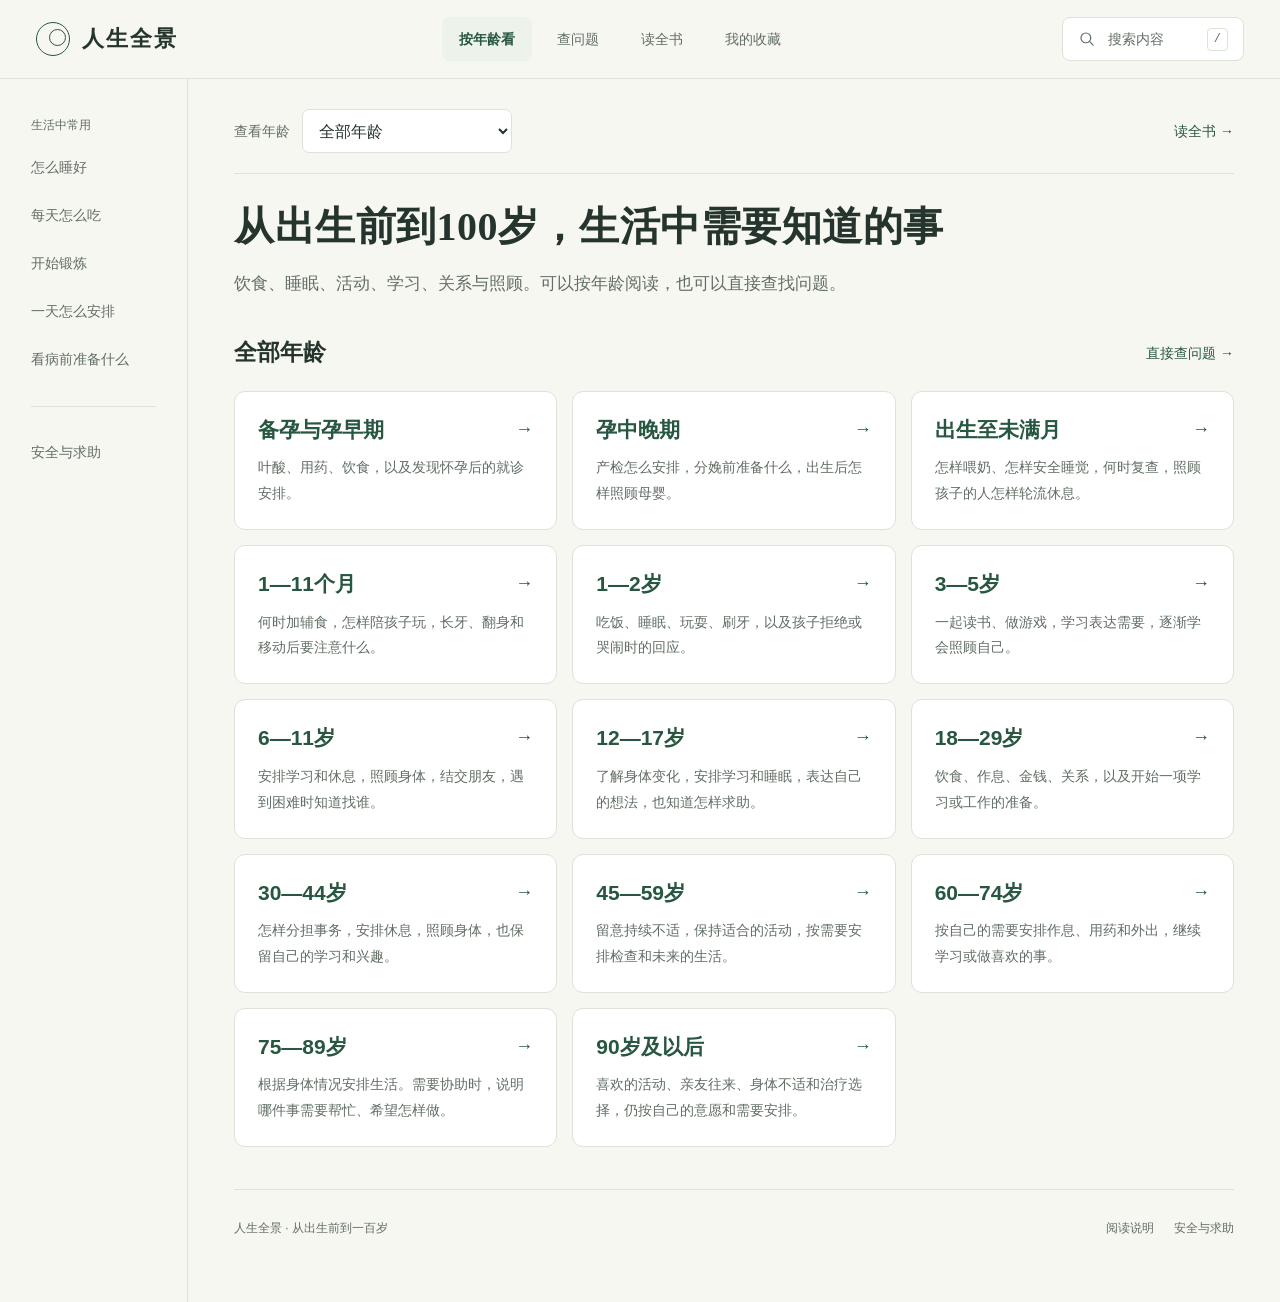
==== commit 55e61be4: "Update life panorama copy for all ages" ====
--- a/human/index.html
+++ b/human/index.html
@@ -2,7 +2,7 @@
 <html lang="zh-CN"><head>
 <meta charset="utf-8"><meta name="viewport" content="width=device-width,initial-scale=1,viewport-fit=cover">
 <meta name="referrer" content="no-referrer">
-<meta name="description" content="从出生前到一百岁，查看各年龄的吃饭、睡觉、活动、学习与照护。先看简短答案，再读具体做法。">
+<meta name="description" content="从出生前到一百岁，查看各年龄的吃饭、睡觉、活动、学习与照护。按年龄或问题阅读具体做法。">
 <meta http-equiv="Content-Security-Policy" content="default-src 'none'; script-src 'unsafe-inline'; style-src 'unsafe-inline'; img-src data:; connect-src 'none'; base-uri 'none'; form-action 'none'">
 <title>人生全景｜从出生前到一百岁的生活指南</title>
 <style>:root{--paper:#f7f7f2;--surface:#fff;--ink:#25342c;--muted:#616e64;--line:#dce3d9;--green:#285741;--soft:#edf3ea;--warm:#f6eee0;--risk:#884032;--read:19px;--head:79px;color-scheme:light}
@@ -32,19 +32,33 @@
 <a class="skip" href="#main">跳到正文</a>
 <header><a class="brand" href="#map"><span class="brand-mark" aria-hidden="true"></span>人生全景</a>
 <nav class="nav-links" aria-label="主导航"><a data-nav="map" href="#map">按年龄看</a><a data-nav="topics" href="#topics">查问题</a><a data-nav="book" href="#book">读全书</a><a data-nav="mine" href="#mine">我的收藏</a></nav>
-<button class="search-trigger" data-do="search" aria-label="搜索全书"><svg viewBox="0 0 24 24" fill="none" stroke="currentColor" stroke-width="1.6" aria-hidden="true"><circle cx="10.5" cy="10.5" r="6.5"/><path d="m15.5 15.5 5 5"/></svg><span class="trigger-label">搜一个问题</span><kbd>/</kbd></button></header>
-<div class="site-wrap"><aside class="site-side"><div class="side-sticky"><p class="side-heading">生活中常用</p><a class="side-link" href="#read/16/c16-s000">怎么睡好</a><a class="side-link" href="#read/17/c17-s001">每天怎么吃</a><a class="side-link" href="#read/18/c18-s004">开始锻炼</a><a class="side-link" href="#read/31/c31-s021">一天怎么安排</a><a class="side-link" href="#read/31/c31-s016">看病前准备什么</a><hr class="side-divider"><a class="side-link" href="#read/1/c01-s001">安全与求助</a><p class="side-note">照顾好身体，<br>也过好日子。</p></div></aside><main id="main" tabindex="-1"></main></div>
+<button class="search-trigger" data-do="search" aria-label="搜索全书"><svg viewBox="0 0 24 24" fill="none" stroke="currentColor" stroke-width="1.6" aria-hidden="true"><circle cx="10.5" cy="10.5" r="6.5"/><path d="m15.5 15.5 5 5"/></svg><span class="trigger-label">搜索内容</span><kbd>/</kbd></button></header>
+<div class="site-wrap"><aside class="site-side"><div class="side-sticky"><p class="side-heading">生活中常用</p><a class="side-link" href="#read/16/c16-s000">怎么睡好</a><a class="side-link" href="#read/17/c17-s001">每天怎么吃</a><a class="side-link" href="#read/18/c18-s004">开始锻炼</a><a class="side-link" href="#read/31/c31-s021">一天怎么安排</a><a class="side-link" href="#read/31/c31-s016">看病前准备什么</a><hr class="side-divider"><a class="side-link" href="#read/1/c01-s001">安全与求助</a></div></aside><main id="main" tabindex="-1"></main></div>
 <nav class="mobile-nav" aria-label="手机导航"><a data-nav="map" href="#map"><span class="nav-symbol" aria-hidden="true">◷</span>按年龄看</a><a data-nav="topics" href="#topics"><span class="nav-symbol" aria-hidden="true">⌕</span>查问题</a><a data-nav="book" href="#book"><span class="nav-symbol" aria-hidden="true">▤</span>读全书</a><a data-nav="mine" href="#mine"><span class="nav-symbol" aria-hidden="true">☆</span>我的收藏</a></nav>
-<dialog id="searchDialog" class="dialog" aria-labelledby="searchTitle"><div class="dialog-head"><h2 id="searchTitle">你想知道什么？</h2><button class="quiet" data-do="close-search" aria-label="关闭搜索">关闭 ×</button></div><div class="dialog-body"><label class="query-label" for="query">输入问题或关键词</label><input id="query" class="query-input" type="search" placeholder="例如：孩子不肯吃饭、晚上睡不着" autocomplete="off" maxlength="100"><div class="search-meta"><span id="resultCount" role="status"></span><label>范围 <select id="scope" aria-label="搜索范围"><option value="all">全书</option><option value="stage">当前年龄</option><option value="saved">已收藏</option></select></label></div><div id="results"></div></div></dialog>
+<dialog id="searchDialog" class="dialog" aria-labelledby="searchTitle"><div class="dialog-head"><h2 id="searchTitle">搜索内容</h2><button class="quiet" data-do="close-search" aria-label="关闭搜索">关闭 ×</button></div><div class="dialog-body"><label class="query-label" for="query">输入问题或关键词</label><input id="query" class="query-input" type="search" placeholder="例如：孩子不肯吃饭、晚上睡不着" autocomplete="off" maxlength="100"><div class="search-meta"><span id="resultCount" role="status"></span><label>范围 <select id="scope" aria-label="搜索范围"><option value="all">全书</option><option value="stage">当前年龄</option><option value="saved">已收藏</option></select></label></div><div id="results"></div></div></dialog>
 <dialog id="sourceDialog" class="dialog" aria-labelledby="sourceTitle"><div class="dialog-head"><h2 id="sourceTitle">参考资料</h2><button class="quiet" data-do="close-source" aria-label="关闭参考资料">关闭 ×</button></div><div class="dialog-body source-body" id="sourceBody"></div></dialog>
-<dialog id="ageDialog" class="dialog" aria-labelledby="ageTitle"><div class="dialog-head"><h2 id="ageTitle">你想看哪个年龄？</h2><button class="quiet" data-do="close-ages" aria-label="关闭年龄选择">关闭 ×</button></div><div class="dialog-body" id="ageBody"></div></dialog>
+<dialog id="ageDialog" class="dialog" aria-labelledby="ageTitle"><div class="dialog-head"><h2 id="ageTitle">选择年龄</h2><button class="quiet" data-do="close-ages" aria-label="关闭年龄选择">关闭 ×</button></div><div class="dialog-body" id="ageBody"></div></dialog>
 <dialog id="copyDialog" class="dialog" aria-labelledby="copyTitle"><div class="dialog-head"><h2 id="copyTitle">复制回答</h2><button class="quiet" data-do="close-copy">关闭 ×</button></div><div class="dialog-body"><label for="copyText" class="query-label">选中文字后复制</label><textarea id="copyText" class="copy-area" readonly></textarea></div></dialog>
 <input id="importFile" type="file" accept="application/json,.json" hidden>
 <div id="toast" class="toast" role="status" hidden></div>
-<noscript><p class="noscript">请在允许 JavaScript 的浏览器中打开本页，或阅读随附的 Markdown 全书。</p></noscript>
+<noscript><p class="noscript">请在启用 JavaScript 的浏览器中打开本页。</p></noscript>
 <script id="bookData" type="application/json">{"chapters":[{"id":0,"title":"卷〇　怎样使用这本书：不是把人生变成打卡表","html":"\u003ch2\u003e卷〇　怎样使用这本书：不是把人生变成打卡表\u003c/h2\u003e\n\u003cp\u003e\u003ca id=\"c00\"\u003e\u003c/a\u003e\u003c/p\u003e\n\u003cp\u003e**日历先服从启动条件。**本书的“第几天”和“几岁主题”有两种身份：医疗或安全事项的时间窗口，以及作者安排的学习、复核主题。后者不是首次允许执行的日期。需要从出生、首次暴露或异常出现时立即生效的规则，不能等到对应阅读日；已经启动的规则也不因翻到下一页而失效。新增事项写成“触发—动作—完成证据—退出条件”，见\u003ca href=\"#c31\"\u003e卷三十一\u003c/a\u003e。\u003c/p\u003e\n\u003ch3 id=\"c00-s000\"\u003e〇·一　先定义“最优”，否则勤奋可能朝着错误方向累积\u003c/h3\u003e\n\u003cp\u003e这本书把“最优地使用人体”解释为：在本人能够理解并认可的目标下，尽可能保有行动能力、学习能力、感受能力、关系能力与选择能力，同时减少可避免的伤害、痛苦和照护失控。活得久是其中一个目标，但不是可以吞掉其余目标的唯一数字。一个人为延长理论寿命而失去吃饭的快乐、持续害怕自己的心率、拒绝所有亲密关系，未必是在更好地生活。另一个人用极短期兴奋交换长期功能，也不能只凭“当时很开心”忽视代价。\u003c/p\u003e\n\u003cp\u003e本书不假设所有人都要结婚、生育、创业、拥有健全肢体、取得高收入或者活到一百岁。人生不是单一赛道。受精卵没有可自行执行的待办清单；胎儿、婴儿以及暂时不能独立决策的人，需要的是照护者正确地安排环境，而不是被要求为自己的发育负责。成年以后，书中的建议逐渐从“照护者应该做什么”转为“本人可以选择什么”。高龄以后，协助可能增加，但决策权不应因此自动被收走。\u003c/p\u003e\n\u003cp\u003e为了实际取舍，可以把每个计划放在五个问题下检验：它保护了什么功能；它占用多少时间、金钱、注意力和恢复空间；它最坏会造成什么；它是否会挤掉一件更重要的事；本人是否愿意让这种生活持续一年。这里不把答案硬算成一个貌似科学的总分。不同人的取舍不能由一组未经验证的权重替代。\u003c/p\u003e\n\u003cp\u003e全书的默认排序是：先处理急迫危险，再守住基本供给，然后恢复受限功能，继而发展能力，最后探索边际收益不确定的优化。排序并不意味着生活必须先毫无缺陷才允许快乐。恰恰相反，能让人愿意继续生活的关系、兴趣和自主感，应该进入基础层，而不是被放在“所有指标达标之后”的奖励层。\u003c/p\u003e\n\u003ch3 id=\"c00-s001\"\u003e〇·二　两套年龄，避免从第一页就算错时间\u003c/h3\u003e\n\u003cp\u003e本书使用受精时钟与出生时钟。受精当天写作“受精第零日”，是生物学叙述的起点。临床孕周通常按末次月经或超声校正结果记录，不能简单等同于受精后的周数；在常见的日期估算中，两者大约相差两周，但周期、排卵和辅助生殖情况都可能改变算法。实际产检以医疗团队确认的孕周和预产期为准，不用这本书反推一个声称精确到天的受精日期。\u003ca href=\"#s07\"\u003eS07\u003c/a\u003e\u003ca href=\"#s11\"\u003eS11\u003c/a\u003e\u003c/p\u003e\n\u003cp\u003e出生当天另起“日龄零日”。出生后一个月、六个月、一周岁，均按出生日期计算；讨论早产儿发育时，还需要医疗团队指导使用矫正年龄。全书覆盖受精至出生后满一百周岁这一段时间，因此不是把怀孕的月份从一百岁中扣掉。一个人的百岁生日也不是计划终止日：到达这个节点后，仍可继续使用高龄、照护和自主选择的协议。\u003c/p\u003e\n\u003cp\u003e日龄区间一律采用前端包含、后端不包含的理解。例如“六至十二个月”指已满六个月、未满十二个月；满十二个月当天进入下一阶段。连续日龄的数学覆盖并不表示人的能力会在午夜突然升级。月龄和周岁只是索引，真正的切换条件还包括能力、症状、生活事件和专业评估。\u003c/p\u003e\n\u003ch3 id=\"c00-s002\"\u003e〇·三　“每天应该干什么”的完整解法\u003c/h3\u003e\n\u003cp\u003e每天的行动不是从零重新发明，而由五层叠加：当前生命阶段的基础协议、年龄或能力带来的新增任务、当周轮换主题、已经发生的事件、当天的资源限制。除此以外，还有一个有权打断所有层次的安全判断。只要出现急迫危险，就先寻求适当帮助，而不是完成当天运动量后再处理。\u003c/p\u003e\n\u003cp\u003e读者可以把它理解成一个不会强迫执行的日程生成器。早晨先问：今天是在平稳状态、恢复状态，还是需要求助的状态？平稳时照常；恢复时减少非必要负荷；需要求助时把就医、转移危险、联系可信赖的人放在首位。然后打开所在年龄的章节，只看上一次没有出现过的增量。最后选一个今天确实容得下的新动作，而不是把全书同时搬进日历。\u003c/p\u003e\n\u003cp\u003e对婴儿，日程以喂养、睡眠、清醒互动、清洁和照护者交接为节律，不应按成人办公钟硬切。对学生，学校已经占用的时间必须进入总预算；不能再把每项能力训练都当作额外增加的免费时间。对工作者，通勤、家务、照护、恢复都是真实负荷。对高龄者，活动前后需要的准备和休息，也是任务的一部分。\u003c/p\u003e\n\u003cp\u003e如果某一天没有任何新增情况，正确答案就是继续执行已经展开过的基础协议。重复行动可以重复发生，但不需要重复写三万多遍。书中的折叠块负责保存这些共用行动；章节链接负责说明从哪里继承；新增内容负责告诉读者发生了什么变化、为何变化、怎么调整。\u003c/p\u003e\n\u003ch3 id=\"c00-s003\"\u003e〇·四　四种标签，防止把编排当成医学定律\u003c/h3\u003e\n\u003cp\u003e“依据”表示该结论有对应的官方指南、公共卫生资料或原始研究入口，正文用方括号来源编号标注。“编排”表示作者为了便于执行而设计的日程、练习、问题或顺序，不是临床试验已经证明的唯一最优解。“条件”表示必须先满足的能力、环境或医疗条件。“待核”表示此项依赖所在地政策、具体产品说明书、个体病史或未来更新，不能凭书中概括直接实施。\u003c/p\u003e\n\u003cp\u003e尤其需要注意：本书把某个主题安排在二十三岁、四十七岁或者八十二岁，不代表科学证明那一年存在独一无二的窗口。成人逐年主题是一份可移动的年度审视清单。已经掌握的人可以跳过；目前正遭遇这个问题的人可以提前使用；没有相关生活情境的人不需要为了完成表格而制造一个。\u003c/p\u003e\n\u003cp\u003e一个建议旁边没有药物剂量，往往不是遗漏，而是它本来就不应该变成跨越所有年龄、所有病史的自我处方。营养素的公共参考值也不等于每个人必须另吞一片补充剂。食物、强化食品、复合产品与处方可能共同构成总摄入量，不能把各处建议机械相加。\u003c/p\u003e\n\u003ch3 id=\"c00-s004\"\u003e〇·五　用身体能力，而不是只用年龄分流\u003c/h3\u003e\n\u003cp\u003e从能否安全完成任务来分流，比只看年龄更可操作。准备练习上楼的人，先确认是否能够安全起身、行走、转身以及表达不适；准备独立做饭的孩子，先确认能否理解热源、刀具、过敏和求助规则；准备独居的人，先确认能否处理紧急联系、基本生活和药物，而不是只问是否达到某个生日。\u003c/p\u003e\n\u003cp\u003e因此，年龄主线之外，本书始终保留四种接口：需要他人代执行、需要旁边协助、可以独立执行、可以教别人执行。它们不是人的等级，只是任务的权限状态。一个人在财务上能完全独立，在身体转移上需要协助，在语言沟通上需要辅助设备，在医疗决策上又能清楚表达，这些状态可以同时存在。\u003c/p\u003e\n\u003cp\u003e当功能下降，先找出具体任务哪里卡住，不要立即给整个人贴上“不行了”的标签。拿不到杯子可能是杯架太高；不愿出门可能是厕所难找；不回答问题可能是听不清；不会用手机可能是界面改变。先改接口，再判断能力，能够避免不少由环境制造出来的无能感。\u003c/p\u003e\n\u003ch3 id=\"c00-s005\"\u003e〇·六　最低可行日、常规日与探索日\u003c/h3\u003e\n\u003cp\u003e最低可行日是给生病、照护中断、考试冲刺、家庭危机或极端忙碌准备的降级方案。它只保留安全、基本进食饮水、必要治疗、可获得的休息、最低限度卫生，以及一个能求助的联系渠道。婴儿和依赖照护者的人不能因为成人忙碌而削减必要照护，降级应当从成人的非必要事务开始。\u003c/p\u003e\n\u003cp\u003e常规日是长期真正会反复发生的日子。它包含可以持续的睡眠安排、符合能力的活动、可负担的饮食、工作或学习、连接他人的时间和一点不被绩效考核的空白。常规日不需要每天都很精彩。它的检验标准是明天还能继续，而不是今天把所有项目都刷满。\u003c/p\u003e\n\u003cp\u003e探索日用来接触新运动、新知识、新环境和新关系，但应先划定风险预算。第一次攀登、第一次使用新设备、第一次处理高额合同，都不能只凭热情复制熟手的做法。探索可以让生活更丰富，前提是失败仍在可承受范围内，且不会把依赖你的人一起推入未经同意的风险。\u003c/p\u003e\n\u003cp\u003e这三种日型之间可以切换。没有必要把最低可行日解释成人格失败，也不要因为某个探索日特别有成就感，就要求全年维持同样强度。人的生活需要节奏，而不是一条永远向上的负荷曲线。\u003c/p\u003e\n\u003ch3 id=\"c00-s006\"\u003e〇·七　一个成人的示例日，展示生成方式而非规定钟点\u003c/h3\u003e\n\u003cp\u003e假设读者三十五岁，主要坐着工作，没有已知运动禁忌，今天精神平稳。晨间先完成必要卫生和早餐安排，确认今天一项最重要的工作结果，再决定活动放在哪里。通勤能安全步行的部分可以计入活动；工作间歇可以更换姿势、短暂离开屏幕；午间不必同时完成学习课程、社交和高强度训练。\u003c/p\u003e\n\u003cp\u003e下午把需要集中判断的工作与琐碎沟通分开，避免一天所有时间都被即时消息切碎。傍晚根据本周计划安排适量运动，或在疲惫时改为较轻的活动。晚上完成生活维护、必要沟通和第二天准备，留出结束工作的边界。这一天的新增事项可能只是“把家中药物清单整理成一页”，不需要再加十个健康挑战。\u003c/p\u003e\n\u003cp\u003e如果同一个人昨晚几乎未睡、今天还要长途驾驶，生成结果应当改变：驾驶风险优先，训练和额外学习可以取消。如果今天出现新发胸痛伴明显不适，日程生成器被安全规则打断，进入急救评估，而不是把不适解释成缺少意志力。这才叫真正的按天安排。\u003c/p\u003e\n\u003ch3 id=\"c00-s007\"\u003e〇·八　一个家庭的示例日，展示冲突如何处理\u003c/h3\u003e\n\u003cp\u003e假设家中有婴儿、上班的伴侣和行动不便的老人。三套最理想的个人日程相加，通常会超过家庭的人力预算。此时应先画出必须由真人完成的任务：谁负责喂养，谁处理老人转移，谁能连续休息，谁在突发情况时接班。家务可以推迟或外包，必要照护不能假装由“大家”负责。\u003c/p\u003e\n\u003cp\u003e安排交接时，不写“下午帮忙看一下”，而写清谁接手、何时接手、上一项照护完成到哪里、什么情况需要联系另一人。重要信息用一份可更新的记录，而不是散落在多人聊天的回忆里。这样做的目的不是把家庭变成机构，而是减少疲劳状态下的遗漏和相互指责。\u003c/p\u003e\n\u003cp\u003e真正需要优化的往往不是某个人更自律，而是家庭减少一次无谓往返、取消一项没有意义的消费、让一个照护者能够完整吃饭，或者让求助变得不丢脸。身体处在关系网络之中，维护一个人的功能，有时必须先维护支持他的系统。\u003c/p\u003e\n\u003ch3 id=\"c00-s008\"\u003e〇·九　记录什么，才能真正降低不确定性\u003c/h3\u003e\n\u003cp\u003e记录不是越多越好。一个有用的记录，应当能改变未来的行动。若某项数据既没有可靠测量方式，也不知道出现变化后怎么办，那么持续记录它可能只是增加焦虑。优先记录症状发生的时间、持续情况、相关活动、是否影响功能、已经采取的措施，以及专业人员给出的下一步。\u003c/p\u003e\n\u003cp\u003e对于习惯，只需记录是否执行到足以判断可持续的程度。例如想增加阅读，关注能否回忆和使用内容，比精确计算翻了多少页更重要；想改善家庭沟通，关注是否明确了下一步与责任人，比给每天的情绪打三种颜色更重要；想恢复步行能力，关注安全性、疲劳与生活参与，比追逐一个陌生人的步数纪录更重要。\u003c/p\u003e\n\u003cp\u003e记录也要有删除规则。已经稳定、不再影响决策的数据可以降频；包含他人隐私的内容要征得适当同意；孩子的照片、病史和日常细节不应因为父母管理方便就被无限公开。降低信息熵不能以剥夺他人的隐私为代价。\u003c/p\u003e\n\u003ch3 id=\"c00-s009\"\u003e〇·十　如何从任意年龄开始，而不是因“错过起点”放弃\u003c/h3\u003e\n\u003cp\u003e第一次打开本书，无论你十六岁、三十岁还是八十岁，都不必补做此前所有章节。先找当前年龄主线，再检查基础协议中是否有一个明显缺口，最后处理正在发生的生活事件。过去的章节仅作为理解背景，不构成需要偿还的作业。\u003c/p\u003e\n\u003cp\u003e对已经错过的机会，区分三类：仍能直接补上的能力；需要换一种方式实现的目标；已经不可逆但可以减轻后果的经历。例如不会游泳可以寻找合适教学；某项运动已不适合时可以保留其社交和户外价值；童年受到伤害则不应被要求通过“想开一点”重写历史。书中的任务是帮助现在的你拥有更多可行路径，不是裁判以前的你是否合格。\u003c/p\u003e\n\u003ch3 id=\"c00-s010\"\u003e〇·十一　阅读路线与折叠规则\u003c/h3\u003e\n\u003cp\u003e首次阅读建议先看本卷与安全卷，再看所在年龄阶段，随后根据现实问题进入专题。负责婴儿照护的人应同时阅读孕产、新生儿、喂养与安全部分；进入老年照护的人应同时阅读功能、药物、家庭协作和生命末期部分。阅读不是必须从第一页进行到最后一页的考试。\u003c/p\u003e\n\u003cp\u003e折叠块用来容纳确实反复复用的协议，例如成人日常底座、每周审视和家庭交接。支持原生HTML折叠的Markdown阅读器可以展开与收起；不支持的阅读器通常仍会显示全部文字。正文通过编号和标题引用，而不把同一段话改几个词反复写入不同年龄。必要的安全提醒可能在危险场景再次出现，这是有意保留的少量冗余。\u003c/p\u003e\n\u003cp\u003e书后提供年度主题、日程示例、异常分流、决策表和来源说明。它们不是让你每天阅读更多，而是让你用更少搜索找到下一步。真正成功的使用方式，是把大量可能性压缩为今天少数值得做的事，然后把注意力还给实际生活。\u003c/p\u003e\n\u003ch3 id=\"c00-s011\"\u003e〇·十二　这本书承认的边界\u003c/h3\u003e\n\u003cp\u003e截至本版核对日期，任何一本书都不能保证一个人活到一百岁，也不能为每一种罕见疾病、每一处法律制度、每一种残障或每一种家庭结构给出完整处方。本书追求的是宽覆盖、细粒度行动和清楚的分流，而不是宣称已穷尽人类生命中的每个信息点。\u003c/p\u003e\n\u003cp\u003e资料中的年龄范围是群体参考，不是给个人下判决的工具。新的症状不能靠这本书排除严重疾病；治疗、检查与用药需要适当专业人员结合实际情况决定。医学、公共政策和可用技术会变化，因此这是一份可更新的操作手册，不是一份可以封存一百年不再复核的圣典。\u003c/p\u003e\n\u003cp\u003e“最优”最后仍然要回到本人：这个安排是否让你更能做自己珍视的事，是否让你与他人相处得更有尊严，是否给未来留下选择。如果一个方案让所有数字都变漂亮，却使生活变得更狭窄，就需要重新检查目标，而不是继续加码执行。\u003c/p\u003e\n\u003chr/\u003e\n","sections":[{"id":"c00-s000","title":"〇·一　先定义“最优”，否则勤奋可能朝着错误方向累积"},{"id":"c00-s001","title":"〇·二　两套年龄，避免从第一页就算错时间"},{"id":"c00-s002","title":"〇·三　“每天应该干什么”的完整解法"},{"id":"c00-s003","title":"〇·四　四种标签，防止把编排当成医学定律"},{"id":"c00-s004","title":"〇·五　用身体能力，而不是只用年龄分流"},{"id":"c00-s005","title":"〇·六　最低可行日、常规日与探索日"},{"id":"c00-s006","title":"〇·七　一个成人的示例日，展示生成方式而非规定钟点"},{"id":"c00-s007","title":"〇·八　一个家庭的示例日，展示冲突如何处理"},{"id":"c00-s008","title":"〇·九　记录什么，才能真正降低不确定性"},{"id":"c00-s009","title":"〇·十　如何从任意年龄开始，而不是因“错过起点”放弃"},{"id":"c00-s010","title":"〇·十一　阅读路线与折叠规则"},{"id":"c00-s011","title":"〇·十二　这本书承认的边界"}]},{"id":1,"title":"卷一　先守住不可逆的损失：安全、权限与共用底座","html":"\u003ch2\u003e卷一　先守住不可逆的损失：安全、权限与共用底座\u003c/h2\u003e\n\u003cp\u003e\u003ca id=\"c01\"\u003e\u003c/a\u003e\u003c/p\u003e\n\u003ch3 id=\"c01-s000\"\u003e一·一　安全不是每天害怕，而是提前决定少数关键动作\u003c/h3\u003e\n\u003cp\u003e安全管理的目标，是让危险发生时少做几次临场猜测。家庭最值得事先统一的不是“大家都要小心”，而是谁知道地址，谁能呼叫当地急救，谁会开门引导救援，谁能提供用药和过敏信息，谁负责其他孩子或依赖照护者。一个人在紧张时未必能同时回忆所有事项，因此把它们写在容易找到的一页上，比要求每个人保持镇定更可靠。\u003c/p\u003e\n\u003cp\u003e这张卡应包含姓名、紧急联系人、重要疾病、已知严重过敏、正在使用且急救相关的药物、常用医疗机构，以及主要沟通需要。不要把无关的完整人生经历塞进去。家人至少知道卡片放在哪里；独居者可在手机紧急信息和钱包中留出最小版本。涉及隐私的内容以够用为度，不需要公开给所有访客。\u003c/p\u003e\n\u003cp\u003e平时演练只练动作，不制造恐慌：从房间到门口的路是否畅通，楼栋和门牌是否清楚，电话没电时能否求助，夜间照护者不在时是否有替补。真正的演练结束时，应当留下一个改动，而不是只说“下次注意”。\u003c/p\u003e\n\u003ch3 id=\"c01-s001\"\u003e一·二　全龄紧急覆盖规则\u003c/h3\u003e\n\u003cp\u003e突然失去反应、没有正常呼吸或只有濒死喘息，应立即启动当地急救系统并按调度员指导行动；让旁人取来自动体外除颤器并依提示使用。成人心肺复苏的核心包含胸外按压；常用培训参考为每分钟一百至一百二十次。婴儿、儿童、溺水等情形的流程和通气要求不同，不能把成人摘要原样套用。最有价值的平日动作是接受正式实操培训，而不是只收藏文字。\u003ca href=\"#s34\"\u003eS34\u003c/a\u003e\u003c/p\u003e\n\u003cp\u003e突然一侧面部下垂、单侧无力、言语异常，或突发明显视力、平衡问题，应把卒中作为需要紧急排除的情况。记录最后一次状态正常的大致时间，不等待自行恢复后再决定；症状短暂消失也不表示风险已经解除。不要自行开车前往急诊，不用进食、按摩或临时服药替代急救评估。\u003ca href=\"#s35\"\u003eS35\u003c/a\u003e\u003c/p\u003e\n\u003cp\u003e接触食物、药物或昆虫后迅速出现喉舌肿胀、呼吸困难、明显头晕或倒下，可能是严重过敏反应。立即呼叫急救；有医生开具的肾上腺素自动注射器及行动计划时，依培训和说明使用。不能只等抗过敏药起效，也不应让当事人站起或走动去找帮助。\u003ca href=\"#s36\"\u003eS36\u003c/a\u003e\u003c/p\u003e\n\u003cp\u003e以上不是全部急症清单。持续或剧烈胸痛伴不适、严重呼吸困难、大量出血、抽搐后不能恢复、严重外伤、可疑中毒、突发意识混乱，都应优先获得紧急评估。不能把“书上没有出现这个组合”理解为可以放心等待。紧急程度看症状与状态，不看年龄是否年轻、平时是否自认为健康。\u003c/p\u003e\n\u003ch3 id=\"c01-s002\"\u003e一·三　婴儿与孕产期有更低的求助门槛\u003c/h3\u003e\n\u003cp\u003e未满三个月的婴儿测得体温达到三十八摄氏度，或照护者明显怀疑发热，应立即联系医疗服务获得及时评估，而不是先在家完成多轮退热观察。难唤醒、呼吸费力、发青、明显拒奶或反应异常，需要更紧迫处理。测量方法、环境和设备会影响读数，但不能用“可能是误差”拖延一个看起来生病的婴儿。\u003ca href=\"#s29\"\u003eS29\u003c/a\u003e\u003c/p\u003e\n\u003cp\u003e孕期和分娩后，严重腹痛、明显出血、胸痛、呼吸困难、持续严重头痛伴视物异常、昏厥，或伤害自己和婴儿的想法，均应及时获得医疗帮助。就医时主动说明正在怀孕或最近一年内分娩过，这项信息不能假设每位接诊者已经知道。\u003ca href=\"#s10\"\u003eS10\u003c/a\u003e\u003c/p\u003e\n\u003cp\u003e早孕出现单侧下腹痛、肩尖痛、头晕或晕厥等组合，需要警惕异位妊娠相关风险。早孕试纸阳性只回答是否检测到相关激素，不能独立证明妊娠位置和发育情况；是否需要超声、抽血和何时复查，由医疗团队结合症状安排。\u003ca href=\"#s27\"\u003eS27\u003c/a\u003e\u003c/p\u003e\n\u003ch3 id=\"c01-s003\"\u003e一·四　把急救知识放在真正能用的地方\u003c/h3\u003e\n\u003cp\u003e急救箱不是药越多越好。它应当服务于家庭已明确的需要：合适的测温工具、常用敷料、个人处方救急药及其书面计划、可访问的联系方式。药物与工具分区，保留外包装和说明书，定期核对是否过期、是否适用于现有人口。儿童接触不到，不等于老人或照护者在紧急时也找不到。\u003c/p\u003e\n\u003cp\u003e对每一种救急药，应清楚“给谁用、什么条件下用、怎样用、用后还要做什么”。不知道属于谁的药，不能因为症状看似类似就给另一人使用。需要冷藏、避光或防高温的产品按具体说明保存；外出时也要计算储存条件，不把“带在身上”误当作“仍然有效”。\u003c/p\u003e\n\u003cp\u003e家庭若有人有严重过敏、癫痫、糖尿病或其他需要应急预案的疾病，应请相应团队制作个人行动计划。本书可以帮助检查计划是否好找、是否有人会执行，却不替代具体疾病的处方和急救教学。\u003c/p\u003e\n\u003ch3 id=\"c01-s004\"\u003e一·五　共用协议B：每天反复使用，只在此处完整展开\u003c/h3\u003e\n\u003cdetails open=\"\"\u003e\n\u003csummary\u003e展开共用协议B：适用于能参与日常安排的人；婴儿与特殊疾病使用相应分龄版本\u003c/summary\u003e\n\u003cp\u003e晨间先确认今天的功能状态：能否安全起身，是否有明显的新症状，是否已经知道必须执行的治疗或照护。随后完成与个人能力匹配的清洁、口腔护理、进食和必要用药。不要为了晨间仪式一次增加很多产品；有处方时间要求时，围绕处方安排，而非让处方迁就网红作息。\u003c/p\u003e\n\u003cp\u003e白天安排身体活动与姿势变化，工作、学习、家务和交通一起计入总负荷。用能持续的方式接触日间环境、完成生活任务、与至少一个合适的人保持沟通。活动方式不局限于步行：轮椅推动、上肢活动、康复练习或协助下的转移，都可以是个体计划的一部分。\u003c/p\u003e\n\u003cp\u003e进食时先满足安全、足量、可获取和基本多样性，再考虑精细优化。饮水围绕实际需要、环境和医疗限制，不用统一的超大量灌水挑战。存在吞咽困难、心肾疾病、婴幼儿喂养问题时，采用专业方案，不套成人日常常识。\u003c/p\u003e\n\u003cp\u003e晚间完成必要口腔与身体清洁，把次日最容易遗漏的事项放到可以看见的位置，留出结束工作的边界。睡眠需求按年龄参考，睡眠安排应兼顾机会、规律和白天功能；不把可穿戴设备的单项评分当作最终裁判。\u003ca href=\"#s05\"\u003eS05\u003c/a\u003e\u003c/p\u003e\n\u003cp\u003e每日只做简短复盘：今天最需要处理的异常是什么；哪件事顺利到可以继续；明天需要取消、调整或求助什么。没有新问题时，允许不写长日记。完成基础照护后，娱乐、休息和无目的的体验都可以是合理选择。\u003c/p\u003e\n\u003c/details\u003e\n\u003ch3 id=\"c01-s005\"\u003e一·六　共用协议W：每周维护，而不是每天重新研究人生\u003c/h3\u003e\n\u003cdetails open=\"\"\u003e\n\u003csummary\u003e展开共用协议W：每周一次的系统维护\u003c/summary\u003e\n\u003cp\u003e先看下一周的不可移动事项：诊疗、考试、出差、照护交接、工作截止日期。再放入基础生活和恢复，最后才加入新增目标。若总量超出可用时间，先删掉低价值承诺，而不是默默削掉睡眠或让某位家人无偿承接。\u003c/p\u003e\n\u003cp\u003e检查家庭供给：基本食材是否足够，个人处方是否接近用完，交通和接送是否已安排，必要器具能否正常使用。把需要他人配合的事提前确认，不把一周中的每一天都变成临时求救。\u003c/p\u003e\n\u003cp\u003e选一个值得改善的摩擦点。例如洗漱用品摆放不便、晚餐决定耗时、孩子作业通知散乱、老人外出路线没有休息点。只改一个具体接口，并在下一周判断是否真的减少了问题。不要每周重新更换整套生活系统。\u003c/p\u003e\n\u003cp\u003e保留一个关系窗口和一个不以产出为目的的空白窗口。前者可以是认真听一个人说话，后者可以是散步、看天、音乐、游戏或什么也不做。它们不是必须被量化的治疗，而是本书对可持续生活的编排建议。\u003c/p\u003e\n\u003c/details\u003e\n\u003ch3 id=\"c01-s006\"\u003e一·七　共用协议E：事件发生时，哪些事暂停\u003c/h3\u003e\n\u003cdetails open=\"\"\u003e\n\u003csummary\u003e展开共用协议E：疾病、旅行、照护中断和危机的覆盖顺序\u003c/summary\u003e\n\u003cp\u003e出现急迫危险时，暂停普通日程，启动安全分流。出现非紧急但影响功能的新症状时，减少可推迟的负荷，记录关键信息并安排适当评估。已经有医生提供的疾病行动计划时，优先使用该计划。\u003c/p\u003e\n\u003cp\u003e出差或旅行时，保留必要药物、睡眠机会、食物与水的安全、交通与紧急联系；训练形式可以改变，非必要补充剂可以先向专业人员核对是否需要携带。不要把旅途当成必须维持所有平时数字的考试。\u003c/p\u003e\n\u003cp\u003e照护者暂时失能时，首先分配依赖照护者的吃、喝、药物、转移、安全与沟通，再处理家务和工作。接替者需要的是具体交接，不是“按照平时来”。家庭危机时，降低目标数量，但不要隔绝所有求助渠道。\u003c/p\u003e\n\u003cp\u003e恢复后从当前能力重新进入计划，不按旧计划“补课”。错过的运动、学习和社交不需要在下一天翻倍完成；需要补做的疫苗、复查、药物或医疗事项则按专业安排处理，不自行加倍。\u003c/p\u003e\n\u003c/details\u003e\n\u003ch3 id=\"c01-s007\"\u003e一·八　证据的三个误读：平均值、相关性和替代指标\u003c/h3\u003e\n\u003cp\u003e一个群体平均有益的做法，并不代表每个人都从同一剂量获得同样收益。把统计建议落到个人时，要考虑基础状态、疾病、能力、偏好和代价。年龄范围用于提示关注，不是要求在范围边缘突然改变全部行为。\u003c/p\u003e\n\u003cp\u003e两个现象一起出现，不一定说明一个造成另一个。经常运动的人可能还拥有更安全的社区、更稳定的收入和更多支持。对个人行动而言，不需要因此否定运动，但不能把每一种观察性关联都转译成确定的因果承诺，更不能随手宣称“这一动作能多活多少年”。\u003c/p\u003e\n\u003cp\u003e体重、步数、睡眠评分、化验结果和生物年龄都只是部分窗口。它们可以有用，却不是完整的人。一个人为了体重下降而丢失力量、为了步数达标而冒险夜行、为了睡眠评分而越躺越焦虑，说明代理指标正在压过真实目标。每个指标都应有配套的功能检查与停止条件。\u003c/p\u003e\n\u003ch3 id=\"c01-s008\"\u003e一·九　购买健康产品之前的九格审查\u003c/h3\u003e\n\u003cp\u003e先写下要解决的问题，是缺乏、症状、疾病风险还是外观愿望；再写明当前最可能的原因，不知道就保留不知道。之后核对产品究竟改变什么，是改善临床结局、缓解症状、改变化验指标，还是仅有机制推测。广告中的“支持”“促进”“焕活”不能自动翻译成可验证的收益。\u003c/p\u003e\n\u003cp\u003e接着问剂量、适用人群、研究产品与售卖产品是否一致，是否有与现有药物相互作用的可能，是否需要专业监测。补充剂的证据强弱差异很大，孕妇、哺乳期、儿童和准备手术的人尤其不能把“天然”理解为已证实安全。\u003ca href=\"#s38\"\u003eS38\u003c/a\u003e\u003c/p\u003e\n\u003cp\u003e最后问三件交易层面的事：总成本是什么；多久后能判断是否值得继续；停止后会发生什么。如果一个产品要求无限期坚持，却不允许定义失败标准，就无法形成清楚的决策闭环。即使价格负担得起，注意力和日常维护也不是免费的。\u003c/p\u003e\n\u003ch3 id=\"c01-s009\"\u003e一·十　不要把照护权变成支配权\u003c/h3\u003e\n\u003cp\u003e需要协助的人仍然有偏好。帮助洗澡前说明下一步，协助进食前询问口味和节奏，讨论治疗时尽可能让本人参与，替人处理事务时保留解释和选择。便利不应成为无条件剥夺决定权的理由。\u003c/p\u003e\n\u003cp\u003e儿童的自主权随理解与能力增加，成人的自主权不会只因年龄增加就归零。不能因为有人记性下降，便把他所有财务、社交和身体选择一次性收走；也不能因为孩子表达不够成熟，就忽视他对疼痛、恐惧或不舒服接触的报告。具体的法律代理和医疗决定权限要按所在地要求核对。\u003c/p\u003e\n\u003cp\u003e如果照护中出现羞辱、恐吓、限制必要食物、无故阻断求助或强迫不必要接触，应当把它视为需要处理的安全问题，而不是“家事不方便说”。寻求可信赖的医疗、社会服务或当地保护渠道，是维护身体安全的一部分。\u003c/p\u003e\n\u003ch3 id=\"c01-s010\"\u003e一·十一　安全余量从哪里来\u003c/h3\u003e\n\u003cp\u003e安全余量不是把所有风险消灭，而是避免每个环节都刚好卡在极限。时间上，重要出行不把路线安排到毫无缓冲；财物上，必要生活和应急资源不全押在一个不确定结果上；体力上，活动结束仍保留回家、洗澡、进食和照护所需的能力；关系上，不让所有求助都依赖同一个永远不能倒下的人。\u003c/p\u003e\n\u003cp\u003e检查余量时，可以问一个简单问题：如果今天一个人、一件设备或一个交通环节失效，最重要的生活功能还能不能继续？不能继续的地方，就是优先建设替补的地方。替补可以是一把备用钥匙、一个可靠联系人、一份纸质药单，也可以是把不必要的承诺删掉。\u003c/p\u003e\n\u003cp\u003e本卷的全部设计最终只服务一件事：让平稳的日子更省力，让不平稳的日子不至于因为混乱而变得更危险。它不要求你每天担忧风险，而是让风险有了明确入口以后，可以把更多注意力用于真正想过的生活。\u003c/p\u003e\n\u003chr/\u003e\n","sections":[{"id":"c01-s000","title":"一·一　安全不是每天害怕，而是提前决定少数关键动作"},{"id":"c01-s001","title":"一·二　全龄紧急覆盖规则"},{"id":"c01-s002","title":"一·三　婴儿与孕产期有更低的求助门槛"},{"id":"c01-s003","title":"一·四　把急救知识放在真正能用的地方"},{"id":"c01-s004","title":"一·五　共用协议B：每天反复使用，只在此处完整展开"},{"id":"c01-s005","title":"一·六　共用协议W：每周维护，而不是每天重新研究人生"},{"id":"c01-s006","title":"一·七　共用协议E：事件发生时，哪些事暂停"},{"id":"c01-s007","title":"一·八　证据的三个误读：平均值、相关性和替代指标"},{"id":"c01-s008","title":"一·九　购买健康产品之前的九格审查"},{"id":"c01-s009","title":"一·十　不要把照护权变成支配权"},{"id":"c01-s010","title":"一·十一　安全余量从哪里来"}]},{"id":2,"title":"卷二　受精至孕十二周：先建设承载生命的环境","html":"\u003ch2\u003e卷二　受精至孕十二周：先建设承载生命的环境\u003c/h2\u003e\n\u003cp\u003e\u003ca id=\"c02\"\u003e\u003c/a\u003e\u003c/p\u003e\n\u003ch3 id=\"c02-s000\"\u003e2.0　受精前的准备入口\u003c/h3\u003e\n\u003cp\u003e叙事从受精开始，但有些准备必须在受精前完成。对可能怀孕的一般风险人群，CDC建议每日摄入四百微克叶酸；计划怀孕时至少提前一个月开始，并在妊娠中继续。既往神经管缺陷相关妊娠及其他高风险情况应提前确定个人剂量，不自行用多种复合维生素拼出高剂量。\u003ca href=\"#s03\"\u003eS03\u003c/a\u003e\u003c/p\u003e\n\u003cp\u003e准备就诊时，双方整理已有疾病、处方与补充剂、既往妊娠结果、接种记录及重要家族史。已怀孕才打开本书，也应从现在补齐信息，不用没有提前准备推断结局。药物调整、接种适用性与遗传咨询由相应专业人员负责；核对清单与交付要求见\u003ca href=\"#r31-preconception\"\u003e受精前行动卡\u003c/a\u003e。\u003c/p\u003e\n\u003ch3 id=\"c02-s001\"\u003e2.1　此时谁是行动者\u003c/h3\u003e\n\u003cp\u003e受精卵不会执行训练计划。这个阶段所有“今天应该做什么”，行动者都是孕育者、共同养育者、医疗团队与生活环境的管理者。把孕育者当作需要被优化的容器，会同时伤害其自主权与照护质量。因此，本卷每项决定都以孕育者知情同意为前提；伴侣的责任是分担成本，而不是监视饮食、情绪和体重。\u003c/p\u003e\n\u003cp\u003e本书所说“受精第一天”，只是生命时间线的起点，不是说每个人都能知道受精的准确日期。排卵试纸、同房日期和手机预测不能把误差消除；辅助生殖也有自己的计时方式。临床孕周通常从末次月经起算，再结合超声等资料校正，不能把本书的受精日直接填写为医院的孕周。\u003ca href=\"#s41\"\u003eS41\u003c/a\u003e\u003c/p\u003e\n\u003cp\u003e这里最有价值的行动，大多很朴素：建立医疗联系，核对药物，降低明确暴露，保证获得食物与休息，预留应急交通，处理家庭中的不安全因素。没有必要把胎儿当作需要按天升级的学习设备；不必给腹部放音箱、购买“脑开发套餐”或追逐每天的细胞变化来指导饮食。\u003c/p\u003e\n\u003ch3 id=\"c02-s002\"\u003e2.2　受精日及随后几天：不要制造可控制一切的幻觉\u003c/h3\u003e\n\u003cp\u003e**受精日。**通常本人尚不知情。如果正在备孕，沿用已经确认安全的生活与用药计划即可。没有一个需要在受精后若干小时内抓住的健身、食补或姿势窗口。共同养育者此时能做的，是把未来两周的高风险饮酒场合、接触有害物质的工作和不必要的熬夜安排调整掉，而不是要求孕育者停止正常生活。\u003c/p\u003e\n\u003cp\u003e**受精后第一至第三天。**把“可能怀孕”作为用药咨询时需要说明的信息；必要治疗不要因为害怕而自行停掉。整理药盒中的处方药、非处方药、草药、保健品、外用药和长期使用的吸入剂，拍摄正反面标签。需要记录的是有效成分与剂量，不只是商品名。由专业人员判断保留、替换或停用，远比搜集“孕妇禁用药大全”可靠。\u003c/p\u003e\n\u003cp\u003e**受精后第四至第七天。**可把家庭安全检查安排在这个区间，但这是编排建议，不代表生物学在这一天要求检查。检查烟雾和一氧化碳报警器、燃气设备、通风、厨房生熟分区、清洁剂存放与急诊路线。高处擦窗、搬重物、强刺激清洁等任务交给有条件的其他人或专业服务；不要同时要求孕育者负责发现问题、购买用品和监督整改。\u003c/p\u003e\n\u003cp\u003e**受精后第八至第十四天。**等待可能带来反复测量与搜索冲动。给信息搜集设定一个容器：把问题记在同一个清单，集中向专业人员求证。单次身体感觉不能证明着床，试纸颜色也不是可供家庭独立判断胚胎发育的精密仪表。出现疼痛、出血或其他担忧时，按症状与医疗建议行动，而不是靠反复比较照片安慰自己。\u003c/p\u003e\n\u003cp\u003e上述区间中的细胞分裂、迁移和着床并非每个人严格同日发生。这里不提供“第六天必须吃什么帮助着床”一类伪精确任务。\u003ca href=\"#s41\"\u003eS41\u003c/a\u003e\u003c/p\u003e\n\u003ch3 id=\"c02-s003\"\u003e2.3　首次发现怀孕的当天\u003c/h3\u003e\n\u003cp\u003e先解决三个问题：本人是否安全；医疗联系在哪里；已经在用的东西是什么。记录末次月经、检测日期、症状、既往妊娠情况以及重要疾病。联系当地正规的孕产服务，说明慢性病、既往宫外孕、近期出血或疼痛、辅助生殖等情况，让对方决定何时面诊。早发现并不等于必须同一天完成所有抽血与影像检查，也不等于“尚未看见某个结构就一定异常”。\u003c/p\u003e\n\u003cp\u003e把当前药物清单发给产科及原治疗医生协调。甲状腺病、糖尿病、癫痫、高血压、精神疾病等人群尤其需要连续治疗安排；本书不提供统一调整比例。向医生问清四句话：“目前哪些必须继续？哪些需要尽快评估？什么时候复查？什么症状需要提前联系？”不要以“孕妇不能吃药”取代风险比较。\u003c/p\u003e\n\u003cp\u003e一般风险人群的叶酸基础建议可参考每日四百微克叶酸；有神经管缺陷相关病史或其他高风险情况，剂量由医生另定。要核对复合维生素是否已经含有叶酸，避免把多个品牌叠加成自己也算不清的总量。单位中毫克与微克相差一千倍，抄写时必须保留单位。\u003ca href=\"#s03\"\u003eS03\u003c/a\u003e\u003c/p\u003e\n\u003cp\u003e生活方面，先撤掉酒精暴露，并将吸烟、二手烟和其他物质使用如实告诉医疗人员。咖啡因要合计咖啡、茶、能量饮料、巧克力与部分药品，而不是只数咖啡杯。NHS给出的孕期上限参考为每日二百毫克咖啡因；杯型与冲泡浓度差异很大，不能把“一杯”当成固定剂量。\u003ca href=\"#s08\"\u003eS08\u003c/a\u003e\u003c/p\u003e\n\u003ch3 id=\"c02-s004\"\u003e2.4　临床孕四至六周：把不确定性装进计划\u003c/h3\u003e\n\u003cp\u003e这一阶段的家庭任务是建立一页孕期档案。档案包含联系人、就诊机构、预产期及其确定方式、过敏史、既往妊娠与手术、正在使用的药物、医生给出的复查日期。把“尚未确定”明确标出来，胜过填入一个看起来完整但来源不明的数值。\u003c/p\u003e\n\u003cp\u003e安排家务时，不问“还能不能做”，而问“做这件事的负担是否值得由她承担”。例如日常做饭可以保留，但闻到油烟就恶心的人不必证明自己坚强；可换成由伴侣备餐、购买卫生可靠的熟食、减少复杂烹饪。照护者提供两三个可接受的选择，不进行“为了孩子你必须吃”的说服。\u003c/p\u003e\n\u003cp\u003e如果出现单侧下腹痛、肩尖痛、头晕欲晕或出血，尤其伴明显疼痛，应及时获得医疗评估；严重疼痛、晕厥或循环不稳是急症。不要因为已经测到阳性，就自行认定妊娠位于宫内。\u003ca href=\"#s27\"\u003eS27\u003c/a\u003e 本卷不让读者在家区分所有原因，而让读者知道何时不该继续观察。\u003c/p\u003e\n\u003cp\u003e安排等待期时，把“下一次检查要回答什么”写下来。例如是确认位置、复核孕周、评估症状，还是讨论某种筛查。若答案只是“想再安心一次”，也可以坦诚提出，但需要理解额外检查可能产生新的不确定结果。\u003c/p\u003e\n\u003ch3 id=\"c02-s005\"\u003e2.5　临床孕七至八周：建立可吃、可睡、可工作的一天\u003c/h3\u003e\n\u003cp\u003e每日计划从当前耐受度开始。起床后先判断是否能正常饮水进食、能否完成基本活动、是否出现新危险信号。没有异常时，再选择当日工作量。不要把此前运动水平与工作效率当作这个时期必须维持的基准。\u003c/p\u003e\n\u003cp\u003e进食困难时，可以把一大顿拆成自己更能接受的几次，优先解决可入口和食物安全。记录真正引起恶心的气味、温度、质地，减少家庭反复猜测。若持续呕吐，明显喝不进去、尿量下降、头晕或体重持续下降，应联系医疗人员，不要只靠姜糖或硬撑解决。\u003ca href=\"#s10\"\u003eS10\u003c/a\u003e 药物止吐是否合适由医生判断，不能因为“天然”二字就忽略草药的成分与剂量。\u003c/p\u003e\n\u003cp\u003e睡眠安排要允许补偿现实负担，但不把床变成全天的信息焦虑中心。需要休息时关闭工作提醒；清醒且感觉可以活动时，安排轻量走动、洗漱和短暂户外活动。这里的目标是舒适和功能，而不是用步数证明妊娠稳定。已有运动习惯的人应根据产科建议调整，避免突然开始不熟悉的高强度、碰撞或高跌落风险活动。\u003ca href=\"#s09\"\u003eS09\u003c/a\u003e\u003c/p\u003e\n\u003cp\u003e工作场景增加一次“暴露盘点”：是否涉及溶剂、重金属、放射线、感染、极端温度、夜班、长期站立或体力搬运。向职业健康或产科提供具体岗位与材料名称，不用“工作有点累”概括所有风险。任务调整应尽量通过制度完成，而不是让同事私下承担长期不明责任。\u003c/p\u003e\n\u003ch3 id=\"c02-s006\"\u003e2.6　临床孕九至十周：为筛查作决定，而不是被套餐牵着走\u003c/h3\u003e\n\u003cp\u003e筛查的作用是估计某些情况的风险，诊断检查则试图确认特定问题。二者不能混同；筛查阴性不能承诺所有方面正常，筛查阳性也不等于确诊。需要做决定时，请医疗团队解释：查什么、不查什么、假阳性或不确定结果之后怎么办、进一步检查有什么代价、结果是否会改变照护。\u003c/p\u003e\n\u003cp\u003e这里不提供面向所有国家和所有风险人群的统一检查购物车。年龄、病史、超声结果、当地技术、费用与个人价值会改变选择。普通商业宣传中的“更全面”并不自动等于净收益更大；额外检查可能同时增加偶然发现和需要解释的灰区。\u003c/p\u003e\n\u003cp\u003e给信息处理留出私人空间。某些检查涉及妊娠选择、遗传信息和家庭意见，应优先听取孕育者本人的意愿，而不是在家庭群里先投票。可以带支持者，但允许单独与医护交流。把“我还没理解，需要再解释”当成正常权利。\u003c/p\u003e\n\u003cp\u003e此时共同养育者可以整理工作交接、育儿假、医保与费用渠道，先核对本地现行规则，再计算家庭现金流。不要把本书写作年份的规定当作未来每个读者的待遇。预算至少区分医疗、交通、生活协助和出生后照护，不只购买婴儿用品。\u003c/p\u003e\n\u003ch3 id=\"c02-s007\"\u003e2.7　临床孕十一至十二周：把检查结果转化为下一步\u003c/h3\u003e\n\u003cp\u003e不同地区有不同筛查路径。以NHS公开路径为例，早孕超声及部分染色体相关筛查常在十一至十四周窗口讨论；这只是地区示例，不是要求其他地区照搬。\u003ca href=\"#s11\"\u003eS11\u003c/a\u003e 真正需要带走的是：孕周是否调整、结果是什么、是否需转诊、下一次何时来、出现哪些症状提前联系。\u003c/p\u003e\n\u003cp\u003e每拿到一份报告，做一个三行摘要：“已经确认的事实；仍不确定的事情；明确的下一步。”不要把全部检验数值逐项贴到搜索引擎，再由最吓人的解释决定情绪。报告有异常标记但医生未解释时，可以追问其临床意义；没有异常标记但症状明显时，也应继续表达。\u003c/p\u003e\n\u003cp\u003e家务、工作和运动的调整在本周做一次复盘。哪些帮助真正减轻了负担？哪些“照顾”反而造成监督感？把同一句建议反复提醒十遍，通常不能替代一次实际分担。将固定任务直接移交：采购、清洁、预约交通、联系长辈、照顾其他孩子与宠物。\u003c/p\u003e\n\u003ch3 id=\"c02-s008\"\u003e2.8　环境与感染：抓住具体路径，不制造全面恐惧\u003c/h3\u003e\n\u003cp\u003e厨房重点是生熟分开、彻底加热、清洁双手与器具、避免未经巴氏消毒的高风险食品，并核对当地对鱼类汞污染的建议。某一国家对特定认证鸡蛋的例外，不应搬到来源不明的鸡蛋上。\u003ca href=\"#s08\"\u003eS08\u003c/a\u003e 外出吃饭可以询问食材与做法，不必把所有外食一概归为危险。\u003c/p\u003e\n\u003cp\u003e弓形虫预防应关注未熟肉类、被污染的土壤与猫粪，而不是把“摸过猫”直接等同感染。可由其他人处理猫砂；必须自己处理时使用手套、随后洗手，园艺同理。不要给宠物喂生肉。是否检查及如何解释结果，应结合当地孕期路径、具体暴露与医生意见；单纯养猫不是自动进行一串重复化验的充分理由。\u003ca href=\"#s42\"\u003eS42\u003c/a\u003e\u003c/p\u003e\n\u003cp\u003e清洁不是灭菌竞赛。把清洁剂按标签使用、避免混合、保证通风，比增加香味和消毒频率更重要。需要装修、除虫或处理霉变时，应说明家中有孕妇并选择合适的专业方案；不要让孕育者近距离闻一闻来判断“有没有毒”。\u003c/p\u003e\n\u003cp\u003e对发热、传染病接触、旅行或职业暴露，记录时间、地点、对方确诊情况和自己症状，交给医疗人员判断。不要自行把所有接触归为胎儿损伤，也不要因没有症状就认定无需咨询。\u003c/p\u003e\n\u003ch3 id=\"c02-s009\"\u003e2.9　早孕的心理与关系任务\u003c/h3\u003e\n\u003cp\u003e怀孕可以同时带来喜悦、担心、犹豫、遗憾或麻木，不需要演出单一情绪。伴侣可问：“今天你更需要我听你说、替你做事，还是一起找答案？”不要把每次哭泣都解释成激素，更不要把正常分歧变成“影响孩子”的道德指控。\u003c/p\u003e\n\u003cp\u003e有既往流产或创伤经历时，某些日期、检查室和身体感觉可能格外困难。可以事先告知医护，商定检查时是否需要解释过程、是否让陪伴者在场。家庭可以保留希望，也允许不确定；不要承诺“这次一定没问题”。\u003c/p\u003e\n\u003cp\u003e若出现持续无法生活的焦虑、明显抑郁、自伤念头或感到不安全，应及时寻求专业帮助；出现紧迫伤害风险，进入急症处理。把求助列为照护的一部分，而不是个人意志失败。关于心理危机的详细路径见卷二十二。\u003c/p\u003e\n\u003ch3 id=\"c02-s010\"\u003e2.10　本阶段每日卡与退出条件\u003c/h3\u003e\n\u003cdetails open=\"\"\u003e\n\u003csummary\u003e展开：孕早期每日卡——只保留当天有变化的信息\u003c/summary\u003e\n\u003cp\u003e晨间先确认能否进水进食、是否有新症状以及今天的主要负担。按已经确认的医嘱用药与补充叶酸，查看当天是否有预约。没有预约不需要为了“做点什么”自行增加检查。\u003c/p\u003e\n\u003cp\u003e白天把饮食、休息与活动按耐受度分散安排；共同养育者承担一项完整家务链。工作中的暴露或不适要记录具体情境。必要的信息搜索集中进行，避免每次身体感觉都触发长时间浏览。\u003c/p\u003e\n\u003cp\u003e晚间只记录真正改变下一步的事项：症状加重、药物变化、检查结论、未解决的问题。为次日准备食物与交通，不做胚胎表现评分。睡前保留与怀孕无关的谈话或愉快活动。\u003c/p\u003e\n\u003cp\u003e危险信号、持续不能进食饮水、医生要求的紧急复查，立即覆盖本卡。妊娠结束、治疗方案变化或进入新的风险路径时，停止沿用旧计划，与医疗团队重新建立适用的照护方案。\u003c/p\u003e\n\u003c/details\u003e\n\u003cp\u003e本卷要保留的不是完美控制，而是可用的支持：有人知道情况，有人承担事务，有可靠医疗入口，有权改变计划。\u003c/p\u003e\n\u003chr/\u003e\n","sections":[{"id":"c02-s000","title":"2.0　受精前的准备入口"},{"id":"c02-s001","title":"2.1　此时谁是行动者"},{"id":"c02-s002","title":"2.2　受精日及随后几天：不要制造可控制一切的幻觉"},{"id":"c02-s003","title":"2.3　首次发现怀孕的当天"},{"id":"c02-s004","title":"2.4　临床孕四至六周：把不确定性装进计划"},{"id":"c02-s005","title":"2.5　临床孕七至八周：建立可吃、可睡、可工作的一天"},{"id":"c02-s006","title":"2.6　临床孕九至十周：为筛查作决定，而不是被套餐牵着走"},{"id":"c02-s007","title":"2.7　临床孕十一至十二周：把检查结果转化为下一步"},{"id":"c02-s008","title":"2.8　环境与感染：抓住具体路径，不制造全面恐惧"},{"id":"c02-s009","title":"2.9　早孕的心理与关系任务"},{"id":"c02-s010","title":"2.10　本阶段每日卡与退出条件"}]},{"id":3,"title":"卷三　孕十三周至出生：把准备变成可运行的照护","html":"\u003ch2\u003e卷三　孕十三周至出生：把准备变成可运行的照护\u003c/h2\u003e\n\u003cp\u003e\u003ca id=\"c03\"\u003e\u003c/a\u003e\u003c/p\u003e\n\u003cp\u003e**产检结果要传到接生与新生儿团队。**例如妊娠中的乙肝表面抗原结果，不应只留在产检报告里；HBsAg阳性者的新生儿有出生时限明确的暴露后预防要求。孕期确认结果、分娩前交接、出生时完成处置、随后随访，是同一条任务链，见\u003ca href=\"#r31-hbv-birth\"\u003e围产期乙肝衔接\u003c/a\u003e。\u003c/p\u003e\n\u003ch3 id=\"c03-s000\"\u003e3.1　逐周目录怎样变成每天的安排\u003c/h3\u003e\n\u003cp\u003e本卷周序是家庭准备工作的编排，不是胎儿的每日训练表。医疗安排由实际孕周、病史、症状与当地路径决定。每一周第一次阅读新增任务，接下来确认负责人、准备资源、完成行动，余下日子沿用孕期日常卡。任务已经完成就不再重复；不适用就明确跳过；出现危险信号时退出普通日程。\u003c/p\u003e\n\u003cp\u003e不能把任何一次没有完成的家务、情绪波动或食物选择解释为胚胎发育的原因。孕育者不是要接受连续九个月的生活审计。共同养育者的责任，是接手真实事务、支持医疗决定和保护休息，而不是对每口食物发表评论。\u003c/p\u003e\n\u003ch3 id=\"c03-s001\"\u003e3.2　十三至二十周：让信息有入口、有出口\u003c/h3\u003e\n\u003cp\u003e**十三周，整理信息渠道。**保留正规产科联系、一个可靠资料入口和一份共享档案。把预约写进日历，注明交通、请假、需要携带的材料及检查要回答的问题。退出只制造恐惧、不提供证据和行动的讨论。信息进入后必须有去处：已解决、待问医生、需要行动，不能全部停留在收藏夹。\u003c/p\u003e\n\u003cp\u003e**十四周，检查饮食是否真的可持续。**盘点一周能买到、做得出、吃得下的基本食物，考虑气味、温度、胃口与预算。共同养育者负责采购和清洁整条任务链。持续吃不下或饮食种类极少时寻求专业支持，不用“为了孩子必须吃”替代帮助。\u003c/p\u003e\n\u003cp\u003e**十五周，调整工作条件。**把少加班改成可执行安排，例如减少非必要晚间会议、增加可坐下的工作段、明确急事接手人。职业暴露需要提供具体材料与操作，不只说工作很累。无法自行调整时向职业健康、产科和适用的工作支持渠道咨询。\u003c/p\u003e\n\u003cp\u003e**十六周，关闭前期结果。**每项检查都确认是否已解释、是否需复查、由谁负责。转诊不等于写在纸上就完成，需要知道对方是否收到材料、何时联系、等待期间怎样处理。结果不明确时允许询问，不靠搜索引擎中最吓人的解释作决定。\u003c/p\u003e\n\u003cp\u003e**十七周，检查居家路线。**沿起床、如厕、洗澡、做饭的实际路线看照明、湿滑、杂物和高处取物。优先移走反复造成负担的障碍，不以准备婴儿为由临时开启大规模装修。本人试用改动，确认真的更方便，而不是只符合家人的想象。\u003c/p\u003e\n\u003cp\u003e**十八周，准备结构筛查的问题。**问清检查观察什么、不能排除什么、显示不清时怎样补查。NHS的中孕结构超声通常安排在十八至二十一周，这是地区路径示例，不是其他地区必须照搬的时间表。\u003ca href=\"#s11\"\u003eS11\u003c/a\u003e 影像照片是否漂亮不是医学检查质量标准。\u003c/p\u003e\n\u003cp\u003e**十九周，保留连接，不制造胎教考核。**可以说话、唱歌或温柔触摸腹部，前提是孕育者舒适。这些活动用于关系和体验，不承诺提高智力。不要把高音量设备贴在腹部，也不要根据是否回应某段音乐给胎儿打分。\u003c/p\u003e\n\u003cp\u003e**二十周，重排出生预算。**将采购分为安全必需、近期会用、可借用、可延后。婴儿睡眠和交通安全优先于装饰；照护者的餐食、替班、交通与休息也必须占有预算。买了满屋用品却没有一个人能接班，不是完整准备。\u003c/p\u003e\n\u003ch3 id=\"c03-s002\"\u003e3.3　二十一至二十八周：把第二条照护路径建立起来\u003c/h3\u003e\n\u003cp\u003e**二十一周，让另一位照护者完整接手一项任务。**从发现需要、购买、整理到补充，都由同一责任人负责。主要照护者不必继续做后台管理。没有伴侣时寻找亲友、社区或正规服务，目标是可用支持，不是限定家庭形式。\u003c/p\u003e\n\u003cp\u003e**二十二周，整理重要家族史。**记录明确诊断、亲属关系和大致发病年龄。只收集会改变医疗判断的信息，未知保持未知。亲戚的一句猜测不能直接写成遗传病史；必要时通过本人同意获取相关医疗资料。\u003c/p\u003e\n\u003cp\u003e**二十三周，核对接种。**带既往疫苗记录向当地团队询问孕期与产后适用项目、时机和禁忌。不能把所有疫苗一律推迟，也不能照抄其他国家的项目；地区流行情况与现行政策会变化。\u003ca href=\"#s46\"\u003eS46\u003c/a\u003e\u003c/p\u003e\n\u003cp\u003e**二十四周，确认代谢检查是否到期。**了解检查前要求、异常后谁跟进、是否需要营养支持。不要为取得正常结果临时极端节食。NHS对较高风险人群的妊娠糖尿病检测常在二十四至二十八周进行，个人安排仍以本地团队为准。\u003ca href=\"#s11\"\u003eS11\u003c/a\u003e\u003c/p\u003e\n\u003cp\u003e**二十五周，明确胎动变化的联系方法。**了解本人感受到的活动模式，并询问团队建议。明显减少或改变时及时联系产科，不用家用多普勒偶尔听到声音来排除风险，也没有适用于所有胎儿的单一正常次数。\u003ca href=\"#s10\"\u003eS10\u003c/a\u003e\u003c/p\u003e\n\u003cp\u003e**二十六周，练习出生后的基础操作。**实际照护者分别布置一次安全婴儿床，练习抱持、换尿布和交接。可以用模型，不必提前增加用品。每人都应理解睡眠时为什么要清空床面，具体协议在卷四，只需学习一次并持续执行。\u003c/p\u003e\n\u003cp\u003e**二十七周，写一页分娩偏好。**包括陪伴者、沟通方式、镇痛意愿、隐私、可能触发恐惧的情境和需要的支持。它是沟通工具，不是保证产程不改变的合同。可以写明希望在条件允许时解释操作，也明确自己可以改变主意。\u003c/p\u003e\n\u003cp\u003e**二十八周，测试夜间联络。**备用交通、医院入口、资料、钥匙和其他被照护者的安顿都要可用。不能让一人负责接二十通电话才启动全家。最简单的可运行路径，通常优于精美但依赖太多临时协调的计划。\u003c/p\u003e\n\u003ch3 id=\"c03-s003\"\u003e3.4　二十九至三十六周：准备分娩，也准备分娩之后\u003c/h3\u003e\n\u003cp\u003e**二十九周，了解镇痛。**询问机构提供什么、可能何时使用、效果不足怎么办、哪些个人情况需要提前讨论。呼吸和陪伴可以支持，但不能成为拒绝医学镇痛的理由；选择也可以在产程中改变。\u003ca href=\"#s43\"\u003eS43\u003c/a\u003e\u003c/p\u003e\n\u003cp\u003e**三十周，安排出院第一周。**明确餐食、用品清洁、来访管理、婴儿复查与其他孩子照护的责任人。产妇不应同时负责恢复、喂养、接待和家务项目管理。把不重要的事务正式取消，而不是口头说可以休息却仍留下任务。\u003c/p\u003e\n\u003cp\u003e**三十一周，检查设备。**核对婴儿床、出行座椅的适用范围、结构和说明书。二手物品也要确认来源与状态；不知道型号和使用历史的安全设备，不因免费就自动合格。不要用成人经验替代产品安装与安全要求。\u003c/p\u003e\n\u003cp\u003e**三十二周，练习一分钟医疗表达。**孕周、主要症状、开始时间、变化、重要病史和用药依次说清。语言或听力有障碍时准备适合的沟通支持。练习的目的不是自行诊断，而是在紧张时仍能提供关键信息。\u003c/p\u003e\n\u003cp\u003e**三十三周，提前说清来访规则。**患病不来、先洗手、不要擅自亲吻婴儿口鼻、拍照与发布需要同意、来访应预约。由共同养育者负责对外说明，不把拒绝亲友的压力全部留给产后疲惫的人。\u003c/p\u003e\n\u003cp\u003e**三十四周，核实行政材料。**入院、保险、出生登记和儿童建档要求按本地现行制度核对。只提供必要个人信息，不将完整证件在无关群中流转。特殊监护或法律身份情况提前咨询正规机构，避免临场猜测。\u003c/p\u003e\n\u003cp\u003e**三十五周，确认孕晚期项目。**询问当地是否安排相关感染筛查、胎位或其他复查，结果怎样影响分娩。不要因为别人做过就自行追加，也不因为自己没有症状就取消医生依据病史提出的项目。\u003c/p\u003e\n\u003cp\u003e**三十六周，做一次现实演练。**模拟拿资料、出门、乘车、入院和安顿家中事务。发现缺口后只修实际问题，不不断添加物品。若计划只有一个人知道，至少让备用支持者能够找到关键资料。\u003c/p\u003e\n\u003ch3 id=\"c03-s004\"\u003e3.5　三十七周至出生：等待也需要明确规则\u003c/h3\u003e\n\u003cp\u003e**三十七周，明确何时联系产科。**宫缩、破水、出血、胎动变化和本人特殊风险，需要团队给出适用规则。破水、阴道出血、胎动减少或未足月疑似临产时应及时联系；强烈即将娩出的感觉可能需要紧急帮助。\u003ca href=\"#s44\"\u003eS44\u003c/a\u003e 不只背网上统一口诀。\u003c/p\u003e\n\u003cp\u003e**三十八周，缩小不必要的安排。**可以继续适合的生活，但重要活动有交通和返回余地。每一天的主要事务最好能够取消或移交，不把已经预约视为必须完成的承诺。长途或特殊活动先核对医疗意见。\u003c/p\u003e\n\u003cp\u003e**三十九周，讨论超过预产期的路径。**理解等待、监测和引产等选项的适用条件及主要代价。不要自行用草药、蓖麻油、高强度活动或其他偏方催产，也不用是否自然发动衡量本人表现。\u003c/p\u003e\n\u003cp\u003e**四十周，更新支持而不是催促。**预产期是临床估计，不是交付违约日。减少每日追问怎么还没有生，改问需要什么具体帮助。出现新症状按计划联系，不因为快到预产期就全部归为正常。\u003c/p\u003e\n\u003cp\u003e**四十一周及之后，使用个体医疗计划。**明确下一次评估和分娩决策安排，不能从书中推导某天之前绝对安全或所有人必须同日引产。若在此前出生，立即切换实际出生后的方案；早产儿需要专门喂养、体温、呼吸与随访安排。\u003c/p\u003e\n\u003ch3 id=\"c03-s005\"\u003e3.6　分娩当日的决策质量\u003c/h3\u003e\n\u003cp\u003e陪伴者先听本人需要：水、安静、姿势、触摸、停止触摸或解释。不要把录像和亲友汇报放在主要位置。医疗操作在条件允许时说明目的、替代方案和重要风险；急症先救治，稳定后补充解释。本人不是一段产程的旁观者。\u003c/p\u003e\n\u003cp\u003e不同分娩方式不是道德等级。计划改变时先保证安全，不用早知道、你没有坚持等语言增加负担。镇痛、器械助产或剖宫产是否适用，由医学情况与知情选择共同决定，不能以一份理想剧本压过现实。\u003c/p\u003e\n\u003cp\u003e婴儿出生后的保暖、呼吸与整体评估由团队负责。肌肤接触和早期喂养要在母婴状态允许并获得正确观察时进行。产妇困倦、镇静或无法安全抱持时需要实际协助，不能把促进亲密当成无人看护的理由。\u003c/p\u003e\n\u003ch3 id=\"c03-s006\"\u003e3.7　产后零至六周：母亲也有独立照护单\u003c/h3\u003e\n\u003cp\u003e出院交接除了婴儿事项，还应包括产妇疼痛处理、伤口、出血、排尿排便、活动限制、药物和复查。危险信号调用安全卷。出院不等于已经恢复，身体不适也不能一律用坐月子正常来解释。\u003c/p\u003e\n\u003cp\u003e安排休息应覆盖完整任务链。有人喂养，有人准备餐食，有人清洗用品，有人处理访客，才可能形成真正休息；只说宝宝睡你就睡，却让所有家务继续等待产妇完成，并没有提供帮助。\u003c/p\u003e\n\u003cp\u003e恢复运动依分娩方式、症状与专业评估逐步推进。漏尿、明显坠胀、疼痛或活动后加重需要评估，不用大量盆底收缩练习包办所有问题。喂养方式也不决定母爱，困难时尽早获得有资质支持，目标是营养、安全和可持续。\u003c/p\u003e\n\u003cp\u003e持续明显低落、焦虑、绝望或无法正常生活需要专业帮助；幻觉、妄想、严重混乱或躁狂等产后表现可能是精神急症，不应等待自行恢复。\u003ca href=\"#s45\"\u003eS45\u003c/a\u003e 亲密接触以意愿、舒适、愈合与医疗建议为前提，讨论适合的避孕，不以月经是否回来作为唯一判断。\u003c/p\u003e\n\u003ch3 id=\"c03-s007\"\u003e3.8　第一次家庭复盘\u003c/h3\u003e\n\u003cp\u003e精力允许时进行短会，每人只说最难的时段、无人真正负责的任务、需要更改的规则和可以取消的事项。不要开成对奶量、体重和谁更辛苦的审判。记录一项改动并真实执行即可。\u003c/p\u003e\n\u003cp\u003e缺乏支持时，寻找社区、医疗、可信亲友或正规照护资源。帮助可以很小但应具体：送一顿饭、清洗一次用品、陪同复查或照顾另一个孩子。物资不是人手，建议不是替班。准备是否成功，要看出生后仍有没有余力和清楚的交接，而不是采购清单是否全部完成。\u003c/p\u003e\n\u003chr/\u003e\n","sections":[{"id":"c03-s000","title":"3.1　逐周目录怎样变成每天的安排"},{"id":"c03-s001","title":"3.2　十三至二十周：让信息有入口、有出口"},{"id":"c03-s002","title":"3.3　二十一至二十八周：把第二条照护路径建立起来"},{"id":"c03-s003","title":"3.4　二十九至三十六周：准备分娩，也准备分娩之后"},{"id":"c03-s004","title":"3.5　三十七周至出生：等待也需要明确规则"},{"id":"c03-s005","title":"3.6　分娩当日的决策质量"},{"id":"c03-s006","title":"3.7　产后零至六周：母亲也有独立照护单"},{"id":"c03-s007","title":"3.8　第一次家庭复盘"}]},{"id":4,"title":"卷四　出生零至二十八天：营养、安全与可靠回应","html":"\u003ch2\u003e卷四　出生零至二十八天：营养、安全与可靠回应\u003c/h2\u003e\n\u003cp\u003e\u003ca id=\"c04\"\u003e\u003c/a\u003e\u003c/p\u003e\n\u003ch3 id=\"c04-s000\"\u003e4.1　适用范围与照护者责任\u003c/h3\u003e\n\u003cp\u003e本卷默认出院后情况稳定的足月新生儿。早产、低出生体重、呼吸支持、低血糖风险、吞咽或其他疾病，使用出院团队的个体计划。出生日期、出生孕周和矫正年龄用途不能混写，更不能只看应用显示的月龄决定喂养。\u003c/p\u003e\n\u003cp\u003e新生儿不需要像成人一样按办公钟切割时间。循环是获得食物、清洁、保暖、睡眠、短暂清醒与被回应。每次醒来不必变成课程，哭闹也不是操控成人的行为。照护者的工作是识别需要和异常，不是证明孩子已经能够独立。\u003c/p\u003e\n\u003ch3 id=\"c04-s001\"\u003e4.2　协议N：每轮照护的五个检查点\u003c/h3\u003e\n\u003cdetails open=\"\"\u003e\n\u003csummary\u003e展开新生儿共用照护循环N\u003c/summary\u003e\n\u003cp\u003e接近前清洁双手，确认自己清醒、能够安全抱持；先观察呼吸、肤色、反应与整体状态。明显异常时停止普通循环，进入安全卷分流。\u003c/p\u003e\n\u003cp\u003e按已确认的方式喂养并回应饥饱信号。寻找、手到口边可能提示饥饿；转头、闭口可能提示饱足。哭闹往往已经较晚，但嗜睡无力也不能误认成乖或不饿。\u003ca href=\"#s51\"\u003eS51\u003c/a\u003e 是否唤醒、间隔上限和补充安排由个体情况决定。\u003c/p\u003e\n\u003cp\u003e清洁和检查尿布时先把用品放齐，始终防跌；不离开高台去拿东西。温和清洁，不在正常皮肤褶皱或身体开口进行不必要的深部处理。\u003c/p\u003e\n\u003cp\u003e状态合适时短暂面对面交流；出现疲倦就减少刺激，睡眠切换协议S。成人在旁不等于危险睡姿因此安全。\u003c/p\u003e\n\u003cp\u003e交接说明最近喂养、排泄、异常、药物和下一项必须完成的事。采用一份统一记录，避免两人分别凭记忆重复喂药。任何人都不得摇晃、抛接或击打婴儿。\u003ca href=\"#s52\"\u003eS52\u003c/a\u003e\u003c/p\u003e\n\u003c/details\u003e\n\u003ch3 id=\"c04-s002\"\u003e4.3　协议S：安全睡眠完整规则\u003c/h3\u003e\n\u003cdetails open=\"\"\u003e\n\u003csummary\u003e展开一岁内安全睡眠协议S\u003c/summary\u003e\n\u003cp\u003e每次入睡仰卧，使用适合婴儿、坚实平坦水平的独立睡眠表面，床面只保留合适床单。不放枕头、床围、玩具、定位器、松散被褥或加重睡眠用品。同室而不同床；成人床、沙发和扶手椅不能替代婴儿安全睡眠表面。\u003ca href=\"#s06\"\u003eS06\u003c/a\u003e\u003c/p\u003e\n\u003cp\u003e出行座椅用于交通，不是到家后继续睡眠的默认场所。可行时转移到适合的平坦表面，不抬高床垫处理普通吐奶，不以侧睡替代仰卧。\u003ca href=\"#s06\"\u003eS06\u003c/a\u003e\u003ca href=\"#s40\"\u003eS40\u003c/a\u003e\u003c/p\u003e\n\u003cp\u003e出现翻身尝试就停止束缚式襁褓。能够自行双向翻身后仍以仰卧开始睡眠，不必整夜反复翻回，但床面保持清空。特殊医学姿势只能由治疗团队明确指示。\u003ca href=\"#s40\"\u003eS40\u003c/a\u003e\u003c/p\u003e\n\u003cp\u003e照护者困倦时将婴儿放回安全独立床面，尤其避免抱着坐在沙发上睡着。事先准备替班人和放置位置，比要求永远保持警觉更现实。家用监测设备不能替代环境与姿势规则。\u003c/p\u003e\n\u003c/details\u003e\n\u003ch3 id=\"c04-s003\"\u003e4.4　出生当日：核对交接\u003c/h3\u003e\n\u003cp\u003e以下逐日标题是复核与学习的可选顺序，不是推迟必要照护的许可。安全睡眠从第一次睡眠生效，出院随访在离院前落实；适用的维生素D及短时清醒俯卧，不等第十一天或第十天才首次处理。不同出生处境以团队明确的时间表为准。\u003c/p\u003e\n\u003cp\u003e零日由团队完成出生适应与相关评估。核对身份、出生时间、孕周、体重和重要处置，问清是否需要额外观察。状态允许时肌肤接触和早期喂养，安全优先于照片和仪式。\u003c/p\u003e\n\u003cp\u003e确认当地维生素K预防、出生时接种和筛查安排。维生素K注射用于预防新生儿维生素K缺乏性出血，不是家长随意购买普通滴剂即可替代的项目。\u003ca href=\"#s47\"\u003eS47\u003c/a\u003e 哪些筛查还未出结果，要有后续取得和解释渠道。\u003c/p\u003e\n\u003cp\u003e在离院前明确下一次复查日期、地点、负责人和夜间异常联系渠道；未回报筛查标为“待结果”，不标为正常。母乳或混合喂养婴儿通常需在出生不久开始每日四百国际单位维生素D补充；明确产品浓度、实际每次用量和给药人。纯配方喂养者结合实际摄入与产品含量核定，不把某国的奶量门槛直接移用于所有品牌。\u003ca href=\"#s14\"\u003eS14\u003c/a\u003e\u003c/p\u003e\n\u003cp\u003e成人当天只需把明确计划带走，不必完成所有育儿知识学习。避免婴儿在不同亲友间频繁传递，尊重产妇休息。公开照片前考虑身份、地点、病史等隐私，不让分享成为必须完成的家庭任务。\u003c/p\u003e\n\u003ch3 id=\"c04-s004\"\u003e4.5　第一至第七天：每天新增一个可靠动作\u003c/h3\u003e\n\u003cp\u003e**第一天，观察整次喂养。**请合适人员看含接、吞咽或瓶喂过程，不能只问吃了多久。摄入评估要结合有效进食、排泄、体重与状态，不能用乳房软硬、泵出量或哭声大小单独判断。\u003c/p\u003e\n\u003cp\u003e**第二天，建立最低记录。**统一记录必要时间、方式、湿尿布、大便、异常和医疗要求。不同时启用多个应用。医生要求的特殊喂养安排优先于任何睡眠训练；不知道是否要叫醒时应问清，不套用睡多久都不要管。\u003c/p\u003e\n\u003cp\u003e**第三天，复核离院前已经落实的随访。**确认体重、黄疸、筛查结果和周末联系。待回报项目必须有人追踪。出院较早、喂养困难或其他风险可能需要更早复查，按团队安排，不以同龄孩子下次就诊日期替代。\u003c/p\u003e\n\u003cp\u003e**第四天，正确处理黄疸疑问。**照片与肉眼不能替代需要时的胆红素测量。出生首日黄疸、伴难唤醒或喂养差、深色尿或浅色便等应及时评估，不靠晒太阳、糖水或自行停母乳处理。\u003ca href=\"#s28\"\u003eS28\u003c/a\u003e\u003ca href=\"#s50\"\u003eS50\u003c/a\u003e\u003c/p\u003e\n\u003cp\u003e**第五天，复核实际摄入趋势。**带有效记录了解排泄与体重是否符合个体预期。反复喂养失败、反应变差或尿量令人担忧，不等待日历上的复查。需要补充时明确内容、方法、复评时间，而不是无限临时追加。\u003c/p\u003e\n\u003cp\u003e**第六天，让第二照护者独立完成一轮。**从准备到安全放回床面全部接手，第一照护者真正休息。复盘只修安全与效果问题，不把个人手势偏好当唯一正确答案。\u003c/p\u003e\n\u003cp\u003e**第七天，审计疲劳。**是否抱着打盹、驾驶犯困、重复操作、明显烦躁？若有，应调整排班与支持，不只增加提醒。亲友帮忙优先承担能让主要照护者睡觉和吃饭的任务，而不是只在婴儿安静时抱一会儿。\u003c/p\u003e\n\u003ch3 id=\"c04-s005\"\u003e4.6　第八至第十四天：把环境与互动做稳定\u003c/h3\u003e\n\u003cp\u003e**第八天，整理照护站。**清洁、尿布、备用衣物和垃圾处理顺手；药物、补充剂、消毒液分区。所有液体有清楚标签与浓度，不能将不同透明液体装入无标记小瓶。\u003c/p\u003e\n\u003cp\u003e**第九天，练习来回交流。**选择清醒、不太饥饿时说几句话，然后停顿等待。孩子看开、烦躁或疲惫就结束。目的不是听够多少词，而是成人根据孩子反应调整。\u003c/p\u003e\n\u003cp\u003e**第十天，复核已经启动的清醒俯卧。**多数婴儿在出生后一至两天即可按状态开始短时、有人持续看护的清醒俯卧，并不需要等到第十天。可从每天两三次、每次三至五分钟的短段参考起步；需要更短或有医疗限制时相应调整。清醒俯卧与睡眠仰卧是不同场景，困倦或不适就结束，睡着转入安全睡眠，不追求忍哭凑时。\u003ca href=\"#s48\"\u003eS48\u003c/a\u003e\u003c/p\u003e\n\u003cp\u003e**第十一天，复核补充剂执行，不能把今天当默认起始日。**检查此前确认的维生素D计划是否已经执行、每滴或每毫升含量是否抄对、有没有重复产品、给药人是否明确。喂养方式改变时重新核对，不自行增加总量。\u003ca href=\"#s14\"\u003eS14\u003c/a\u003e 滴、毫升、国际单位不能混用。\u003c/p\u003e\n\u003cp\u003e**第十二天，准备外出小包。**只放尿布、衣物、喂养、清洁和必要医疗资料。重点是温度、回程与照护，不追求过早见世面，也不因避免外出而推迟必要复查。\u003c/p\u003e\n\u003cp\u003e**第十三天，检查听力流程是否有下一位负责人。**未通过筛查不等于确诊，但不能失访。CDC的“1—3—6”目标是一个月内筛查、三个月内完成必要诊断、确有听力损失者六个月内进入适当早期干预；能更早完成不必等到期限。只有取得结果解释并落实需要的后续，才算相应节点闭环。\u003ca href=\"#s153\"\u003eS153\u003c/a\u003e 通过后仍关注听觉与沟通变化。\u003c/p\u003e\n\u003cp\u003e**第十四天，减少无用测量。**若生长喂养稳定，讨论哪些记录可降频。普通家庭不必每餐前后称重；有明确问题则继续按计划监测。减少的是负担，不是必要随访。\u003c/p\u003e\n\u003ch3 id=\"c04-s006\"\u003e4.7　第十五至第二十一天：建立柔和的可预测性\u003c/h3\u003e\n\u003cp\u003e白天保留正常生活光线和交流，夜间减少不必要刺激。不要为培养作息让婴儿白天一直不睡，也不把整夜睡当健康证明。具体分龄睡眠范围在卷十六统一列出，不能拿总时长替代喂养和健康评估。\u003c/p\u003e\n\u003cp\u003e每天可有一个熟悉连接点，例如换尿布后说同一段话，或一次清醒时看熟悉照护者的脸。固定的是成人回应机会，不是要求婴儿准时表演。没有反应先检查疲倦、饥饿和不适，不直接判定发育问题。\u003c/p\u003e\n\u003cp\u003e检查衣物是否勒、标签是否摩擦、环境是否过热、抱持是否遮住口鼻。持续偏向一侧、明显不对称、喂养中反复呛咳或其他担忧，向随访团队提出，必要时提前评估；不自行用矫形枕或扳动颈部处理。\u003c/p\u003e\n\u003ch3 id=\"c04-s007\"\u003e4.8　第二十二至第二十八天及满月前过渡\u003c/h3\u003e\n\u003cp\u003e核对全部出生筛查、接种记录、复查结论和下次保健预约。医生说观察时，应知道观察什么、到何时、什么变化提前联系。没有这些条件的观察容易变成无限期忽略。\u003c/p\u003e\n\u003cp\u003e照护者回岗或更换时，提前让接替者实际完成多轮操作。交接主表保持简短，重要附件可另存，不能让对方从两百条聊天记录猜出当前方案。记录婴儿偏好，但随成长更新，不把早期反应永久标签化。\u003c/p\u003e\n\u003cp\u003e日龄二十九日到满一个月前，继续本卷日常循环，不存在无协议空档；满一个月后进入卷五月龄增量。月底总结只需：什么已稳定，什么仍担心，下次找谁，不对抬头、哭闹或睡眠作排名。\u003c/p\u003e\n\u003ch3 id=\"c04-s008\"\u003e4.9　协议F：配方奶的准备、保存与丢弃\u003c/h3\u003e\n\u003cdetails open=\"\"\u003e\n\u003csummary\u003e展开配方奶操作协议F\u003c/summary\u003e\n\u003cp\u003e使用安全水源、合适年龄的正规产品和清洁器具。严格按产品与卫生要求执行水粉比例，先准确量水再加规定粉量，不加浓、不稀释，不凭目测。具体温度与准备方式需匹配产品和婴儿风险。\u003c/p\u003e\n\u003cp\u003e粉状配方并非无菌。未满两个月、早产或免疫功能受损者需要额外防感染措施，询问是否优先用无菌即食配方及相应冲调冷却要求。\u003ca href=\"#s13\"\u003eS13\u003c/a\u003e\u003c/p\u003e\n\u003cp\u003eCDC一般时限为冲调后两小时内、开始喂后一小时内使用；未开始喂且立即冷藏的通常二十四小时内使用。接触婴儿口腔的剩奶丢弃，不和新奶混合；不要微波加热。\u003ca href=\"#s13\"\u003eS13\u003c/a\u003e\u003c/p\u003e\n\u003cp\u003e特殊医学配方和当地条件可能不同，以具体说明和团队计划为准。水被化学污染时煮沸并不必然安全，灾害中应获取卫生部门认可的水源或适用即食配方。\u003c/p\u003e\n\u003c/details\u003e\n\u003ch3 id=\"c04-s009\"\u003e4.10　哭闹与照护失控\u003c/h3\u003e\n\u003cp\u003e先排疾病信号，再看饥饿、尿布、温度、衣物与安抚需要。轻声、温柔抱持、减少刺激都可尝试，但无效不意味着需要加大力度。长时间哭闹不能一概归为肠绞痛，突然安静也不自动代表问题解决。\u003c/p\u003e\n\u003cp\u003e成人即将失控时，将婴儿仰卧放回安全床面，短暂离开几步冷静、及时回看并联系可靠成人接手。不要交给醉酒、暴怒或有暴力风险者，不摇晃、不抛掷、不击打。\u003ca href=\"#s52\"\u003eS52\u003c/a\u003e 异常呼吸、发绀、难唤醒、反应差、明显脱水或发热优先进入安全卷。\u003c/p\u003e\n\u003cp\u003e本阶段最优不是最早独立，而是即使完全依赖别人，也能得到足够、稳定、安全并可持续的照护。评价的对象首先是支持系统是否可靠，而不是婴儿是否容易照顾。\u003c/p\u003e\n\u003chr/\u003e\n","sections":[{"id":"c04-s000","title":"4.1　适用范围与照护者责任"},{"id":"c04-s001","title":"4.2　协议N：每轮照护的五个检查点"},{"id":"c04-s002","title":"4.3　协议S：安全睡眠完整规则"},{"id":"c04-s003","title":"4.4　出生当日：核对交接"},{"id":"c04-s004","title":"4.5　第一至第七天：每天新增一个可靠动作"},{"id":"c04-s005","title":"4.6　第八至第十四天：把环境与互动做稳定"},{"id":"c04-s006","title":"4.7　第十五至第二十一天：建立柔和的可预测性"},{"id":"c04-s007","title":"4.8　第二十二至第二十八天及满月前过渡"},{"id":"c04-s008","title":"4.9　协议F：配方奶的准备、保存与丢弃"},{"id":"c04-s009","title":"4.10　哭闹与照护失控"}]},{"id":5,"title":"卷五　一个月至一岁：从被照护到主动探索","html":"\u003ch2\u003e卷五　一个月至一岁：从被照护到主动探索\u003c/h2\u003e\n\u003cp\u003e\u003ca id=\"c05\"\u003e\u003c/a\u003e\u003c/p\u003e\n\u003cp\u003e**观察、筛查与诊断分开记录。**会不会某个动作的家庭观察，不等于完成标准化发育筛查。可在\u003ca href=\"#r31-development\"\u003e儿童窗口卡\u003c/a\u003e核对当地流程；其中美国AAP示例为九、十八、三十月龄一般发育筛查，以及十八、二十四月龄孤独症专项筛查。任何时候出现担忧或能力倒退，都不等待排定月龄。\u003ca href=\"#s152\"\u003eS152\u003c/a\u003e 早产儿同时保留实际年龄与\u003ca href=\"#r31-preterm\"\u003e矫正年龄\u003c/a\u003e，不把所有事项共用一个时钟。\u003c/p\u003e\n\u003ch3 id=\"c05-s000\"\u003e5.1　月龄负责导航，能力负责开关\u003c/h3\u003e\n\u003cp\u003e每个孩子在动作、交流、感觉和进食上的进度可能不同。月龄用来提醒成人提供机会，不用来发出合格证。发育观察清单不能替代标准化筛查；持续担忧、明显不对称或已经获得的能力消失，应及时向儿科或儿童保健人员提出。\u003ca href=\"#s53\"\u003eS53\u003c/a\u003e\u003ca href=\"#s54\"\u003eS54\u003c/a\u003e\u003c/p\u003e\n\u003cp\u003e每天仍调用卷四的安全睡眠与适用喂养协议。短暂清醒时增加一两种当前能力能够参与的活动就足够。重复同一首歌、同一个拿取动作不是浪费；孩子可能正在从同一经验中提取新关系。新增信息不一定来自新产品，也可以来自位置、质地、回应方式或自己动作造成的结果。\u003c/p\u003e\n\u003cp\u003e下面月序是机会清单，不是医学训练处方。没在某月完成的动作不能靠下月加倍训练补账。生病、早产、残障或家庭困难时，按实际需要调整支持，不能让标准清单成为拒绝参与的理由。\u003c/p\u003e\n\u003ch3 id=\"c05-s001\"\u003e5.2　满一个月至未满两个月：让回应变得可预测\u003c/h3\u003e\n\u003cp\u003e换尿布、抱起和安抚时，先说话、停顿、看反应再继续。描述正在发生的事，而不是全天播放语言。孩子看开、烦躁或疲倦时减少刺激，允许其退出互动。照护者的语气和节奏可以稳定，但不要求孩子每次给出相同反应。\u003c/p\u003e\n\u003cp\u003e检查声音环境：电视是否全天开着，玩具是否靠近耳朵，助眠声音是否遮盖了正常交流。安静本身就是可用环境，不需要每分钟都有刺激。清醒俯卧依卷四按耐受开展，不按住头部或忍哭凑时间。\u003c/p\u003e\n\u003cp\u003e本月新增成人任务是固定随访入口与替班。保健不只量体重，也可以讨论喂养、睡眠、视觉、听觉和照护困难。没有问题时不必为证明用心增加检查；有具体问题时也不必等满月仪式结束才求助。\u003c/p\u003e\n\u003ch3 id=\"c05-s002\"\u003e5.3　两至三个月：给孩子发起互动的时间\u003c/h3\u003e\n\u003cp\u003e把脸或安全物品放在容易看见的位置，不持续快速晃动。孩子看向、发声或动作时再回应，避免成人总是抢先填满停顿。记录一个真实变化即可，不要求每天拍出新技能视频。\u003c/p\u003e\n\u003cp\u003e抱持和摆放时给予左右两侧自然接触机会；持续明显偏向一侧、活动受限或头形疑虑应评估，不使用硬枕、绑带或强行扳动。婴儿难以表达具体不舒服，成人要区分习惯与持续受限，不凭一次照片判断。\u003c/p\u003e\n\u003cp\u003e外出可以只是安全地看树影、听普通生活声音。拥挤商场和连续陌生人逗弄不天然优于安静散步。天气、空气、个体疾病和可获得照护决定安排，不能为了见世面忽略实际负担。\u003c/p\u003e\n\u003ch3 id=\"c05-s003\"\u003e5.4　三至四个月：让动作能够改变结果\u003c/h3\u003e\n\u003cp\u003e提供少量完整、适龄、便于接触的物品，留出尝试空间。伸手能碰到、碰到会移动、放开会掉下，这些关系比成人不断展示玩具更多地允许孩子参与。一次只改变一个变量，避免声音、灯光和移动同时过强。\u003c/p\u003e\n\u003cp\u003e出现翻身尝试就更新睡眠与看护，不等成功后再处理。高台、沙发和成人床不能被当作临时安全停车位。睡眠襁褓边界调用协议S，不为延长睡眠而继续束缚可能翻身的孩子。\u003c/p\u003e\n\u003cp\u003e检查所有可能入口的物品是否脱落、破裂、缠绕或有未封牢的电池仓。家中其他孩子的玩具、药片和遥控器同样要检查；购买标签写婴儿适用，不等于家中摆放就自动安全。\u003c/p\u003e\n\u003ch3 id=\"c05-s004\"\u003e5.5　四至五个月：选择、抓握与自主地面活动\u003c/h3\u003e\n\u003cp\u003e一次给两个安全物品，观察孩子先关注哪一个，不把选择解释为终身天赋。不同状态下偏好会变化。成人可以命名所选物，但不要要求选中成人认为更有教育价值的那个。\u003c/p\u003e\n\u003cp\u003e地面活动留出移动空间，不长时间固定在各种座椅中，再用几分钟训练补偿。头躯干控制尚不稳定时，不靠枕头围成强迫坐姿，不为照片摆出无法自行维持的位置。坐、站、走的机会跟随能力，不按成人审美升级。\u003c/p\u003e\n\u003cp\u003e开始了解辅食准备条件与当地建议，但看到孩子盯成人食物不能单独作为开始大量辅食的依据。需要结合大致年龄、头颈和坐姿控制、吞咽及健康条件；早产或复杂情况另行咨询。\u003c/p\u003e\n\u003ch3 id=\"c05-s005\"\u003e5.6　五至六个月：先准备环境和成人能力\u003c/h3\u003e\n\u003cp\u003e准备稳定进食座位、适用约束、可清洁餐具和能专心看护的成人。高脚椅远离可拉到的热物、电线和会导致倾倒的位置。屏幕支架不是进食设施的核心；真正需要的是安全姿势与观察。\u003c/p\u003e\n\u003cp\u003e实际照护者参加婴幼儿急救实操，学习气道梗阻的识别与处置。不能将成人步骤按比例缩小给婴儿使用。紧急时按当地调度和已受训流程行动，不临时翻找长篇文章。\u003c/p\u003e\n\u003cp\u003eWHO建议约六个月开始安全、营养适宜的辅食，同时继续母乳喂养；未使用母乳的孩子需要适龄配方方案。\u003ca href=\"#s04\"\u003eS04\u003c/a\u003e 开始日期不是人生分水岭，关键是准备条件、营养与持续评估。\u003c/p\u003e\n\u003ch3 id=\"c05-s006\"\u003e5.7　六至七个月：辅食既是营养，也是新技能\u003c/h3\u003e\n\u003cp\u003e选择清醒、姿势稳定、不过度饥饿或疲惫的时候，从少量开始观察接受与吞咽，奶仍是重要营养来源。不要因为开始吃几口泥就突然撤掉大部分奶，也不拿一顿吃了多少与别家比较。\u003c/p\u003e\n\u003cp\u003e膳食逐步包含适合的富铁食物，不长期只用稀粥、水果或汤水。是否补铁由喂养方式、早产、贫血等风险决定，不给所有孩子同一剂量。限制多个食物类别时需要检查营养缺口，不让过敏担忧自动变成长期单一饮食。\u003c/p\u003e\n\u003cp\u003e常见致敏食物不应仅因害怕无限延迟，应按适合的形态、年龄与个体风险引入，耐受后纳入日常；明显湿疹、已有食物过敏等情况先咨询。整粒坚果和一大团黏稠坚果酱不是安全引入形式。\u003ca href=\"#s55\"\u003eS55\u003c/a\u003e\u003c/p\u003e\n\u003cp\u003e语言跟随正在发生的事：看碗就说碗，伸手就描述想拿。不要把说出词语变成获得食物或帮助的条件。孩子可以先通过手势和动作表达，成人负责把表达连接到回应。\u003c/p\u003e\n\u003ch3 id=\"c05-s007\"\u003e5.8　七至八个月：手、眼、口与空间共同学习\u003c/h3\u003e\n\u003cp\u003e把安全物品放在不同但可及的位置，让孩子尝试伸手、换手或转身。给予时间，明显挫败时降低难度，不用不断拉远物品制造所谓挑战。练习的结果应该可接近，而不是总被成人拿走。\u003c/p\u003e\n\u003cp\u003e辅食质地随能力逐步调整，不为清洁方便长期停留在完全细滑的形式；也不照搬视频中同龄人的大块食物。反复呛咳、吞咽困难、进食后呼吸异常需要评估，不能用多练就好带过。\u003c/p\u003e\n\u003cp\u003e成人从地面高度检查插座、电线、植物、宠物食盆、垃圾和小物。站着看整洁不代表婴儿能接触到的区域安全。每次新增移动能力，都要检查其能够到达的新范围。\u003c/p\u003e\n\u003ch3 id=\"c05-s008\"\u003e5.9　八至九个月：移动改变家庭权限\u003c/h3\u003e\n\u003cp\u003e移动方式存在差异，不必强迫一种标准爬行姿势。只要孩子开始改变位置，就提前完成家具防倾倒、楼梯、窗户和门缝保护。安全改造跟随可能做到的下一步，不等待一次险情证明能力。\u003c/p\u003e\n\u003cp\u003e可以把安全物品放入容器再拿出，观察顺序与空间。容器不能夹手、锋利、套住头部或含可入口的小部件。成人演示后退一步，让孩子操作，而不是完成整套表演。\u003c/p\u003e\n\u003cp\u003e更换照护者时安排熟悉过程，告别简短稳定，不偷偷消失后将哭闹解释为不独立。孩子可以不立即接受陌生人拥抱，成人负责建立安全关系，而不是要求其配合社交礼仪。\u003c/p\u003e\n\u003ch3 id=\"c05-s009\"\u003e5.10　九至十个月：共同注意与安全拒绝\u003c/h3\u003e\n\u003cp\u003e孩子看向或指向某物时，成人可以看同一个目标并回应。对象可以是窗外车、洗衣物或图画。意义在于共同关注，而不是每次把注意力拉回课程。\u003c/p\u003e\n\u003cp\u003e安全语言简短一致，例如烫、不碰，同时由成人移走危险物。不能指望婴儿理解禁止来承担安全责任。孩子会听一个词，不等于在兴奋、疲倦或陌生环境下能稳定控制行为。\u003c/p\u003e\n\u003cp\u003e挥手、拍手和轮流可在自然互动中练习，不强迫向客人表演。孩子拒绝时成人可以替其礼貌回应，保留对身体和注意力的基本边界。\u003c/p\u003e\n\u003ch3 id=\"c05-s010\"\u003e5.11　十至十一个月：自助从小动作开始\u003c/h3\u003e\n\u003cp\u003e允许安全地拿食物、接触勺子、练习杯子。洒落是清洁任务，不是必须立刻制止的失败。用小份量和易清理环境减少成人压力，比连续说不要弄脏更有用。\u003c/p\u003e\n\u003cp\u003e穿衣时停一下，等待伸手或抬脚；收拾时让孩子把一个物品放进盒子。不要求完成成人标准的整套家务，也不因做得慢就完全撤回机会。成人帮助应恰好填补当前困难。\u003c/p\u003e\n\u003cp\u003e精细拿取能力增加后，药片、硬币、磁铁、电池更加值得关注。能力进步同时意味着风险接口变化，不能只庆祝而不更新环境。疑似吞入危险物立即联系急救或医疗服务，不等待自行排出。\u003c/p\u003e\n\u003ch3 id=\"c05-s011\"\u003e5.12　十一至十二个月：准备过渡，而不是生日清零\u003c/h3\u003e\n\u003cp\u003e逐渐参与家庭餐桌，但食物仍按安全质地和营养需要调整。奶类、杯子和餐次的变化结合生长与专业建议，不因一岁生日突然撤掉全部熟悉安排。\u003c/p\u003e\n\u003cp\u003e一岁前不喂蜂蜜，不以普通牛奶替代主要奶源，也不需要果汁；未经巴氏消毒食品、高盐高添加糖及高汞鱼类按儿童安全要求避免或限制。\u003ca href=\"#s16\"\u003eS16\u003c/a\u003e 这套规则以后通过引用调用，不每个月重新列出。\u003c/p\u003e\n\u003cp\u003e一岁时是否独走不是单一合格线。整体发展轨迹、交流与探索、是否失去已有技能和筛查发现更重要。\u003ca href=\"#s54\"\u003eS54\u003c/a\u003e 庆祝可以围绕关系，不需要婴儿承受漫长仪式和展示压力。\u003c/p\u003e\n\u003ch3 id=\"c05-s012\"\u003e5.13　协议C：辅食防噎与回应式进食\u003c/h3\u003e\n\u003cdetails open=\"\"\u003e\n\u003csummary\u003e展开每次进食前的安全检查C\u003c/summary\u003e\n\u003cp\u003e孩子清醒、坐姿稳定且有适当支持，成人全程专心看护；不边走边吃，不在移动交通中安排无法及时处理的进食。形状、硬度、黏性和大小共同决定风险，切小不一定安全。\u003c/p\u003e\n\u003cp\u003e整颗葡萄、圆片香肠、整粒坚果、爆米花、硬糖、硬生蔬菜块与大团坚果酱等是常见风险形式，要按年龄能力安全处理或不提供。\u003ca href=\"#s15\"\u003eS15\u003c/a\u003e\u003c/p\u003e\n\u003cp\u003e先核对已知过敏、温度和质地，再决定份量。严重反应进入急症分支，不能在家对已知过敏原自行做激发试验。孩子表示饱足就结束，不靠屏幕分心继续塞食。\u003c/p\u003e\n\u003cp\u003e长期进食困难、生长异常或餐桌持续冲突，应寻求喂养和营养评估，不提高强迫力度。不同喂养方法不是家长等级，合适、安全、营养和可持续比流派名称更重要。\u003c/p\u003e\n\u003c/details\u003e\n\u003ch3 id=\"c05-s013\"\u003e5.14　生长曲线、记录与玩具选择\u003c/h3\u003e\n\u003cp\u003e体重、身长和头围使用适合的生长参考，并由专业人员结合连续轨迹解释。WHO提供相应标准工具。\u003ca href=\"#s56\"\u003eS56\u003c/a\u003e 百分位不是成绩，接近中位数也不是所有孩子的目标。一次异常先看测量、既往趋势与状态，不立即用加餐或限制饮食追求五十分。\u003c/p\u003e\n\u003cp\u003e家庭记录优先保留新能力、异常和会改变行动的问题。视频选择自然情境，不为拍出标准动作反复诱导至疲惫。有感觉、运动或其他障碍的孩子，需要适配材料、沟通与机会，不是加倍完成普通清单。\u003c/p\u003e\n\u003cp\u003e玩具选择看能否安全操作、是否便于清洁、是否允许孩子影响结果、成人能否接受重复使用。无需不断换新。一次只放少量，轮换不需要购买，旧容器和结实图书在安全检查后也可提供丰富经验。\u003c/p\u003e\n\u003ch3 id=\"c05-s014\"\u003e5.15　婴儿的一天怎样生成\u003c/h3\u003e\n\u003cp\u003e醒来先完成照护与喂养；状态合适时短暂交流或地面活动；困倦时进入安全睡眠。某个清醒段换到适合的环境，另一个接触图书、声音或可操作物。辅食安排在成人能专心照看的时段，不把所有新尝试堆在睡前。\u003c/p\u003e\n\u003cp\u003e一天只选一个小变化：一种安全质地、一个拿取位置、另一位熟悉照护者讲同一本书。熟悉活动照常发生，不重新抄写为新增任务。生病、旅行或家庭疲惫时回到基础照护，未完成的训练不构成债务。\u003c/p\u003e\n\u003cp\u003e这一年的长期价值，是孩子逐渐发现自己的信号会被回应，尝试能够改变环境，拒绝和疲倦会得到尊重。成人不需要制造不断领先的婴儿，需要建设可以安心探索的世界。\u003c/p\u003e\n\u003chr/\u003e\n","sections":[{"id":"c05-s000","title":"5.1　月龄负责导航，能力负责开关"},{"id":"c05-s001","title":"5.2　满一个月至未满两个月：让回应变得可预测"},{"id":"c05-s002","title":"5.3　两至三个月：给孩子发起互动的时间"},{"id":"c05-s003","title":"5.4　三至四个月：让动作能够改变结果"},{"id":"c05-s004","title":"5.5　四至五个月：选择、抓握与自主地面活动"},{"id":"c05-s005","title":"5.6　五至六个月：先准备环境和成人能力"},{"id":"c05-s006","title":"5.7　六至七个月：辅食既是营养，也是新技能"},{"id":"c05-s007","title":"5.8　七至八个月：手、眼、口与空间共同学习"},{"id":"c05-s008","title":"5.9　八至九个月：移动改变家庭权限"},{"id":"c05-s009","title":"5.10　九至十个月：共同注意与安全拒绝"},{"id":"c05-s010","title":"5.11　十至十一个月：自助从小动作开始"},{"id":"c05-s011","title":"5.12　十一至十二个月：准备过渡，而不是生日清零"},{"id":"c05-s012","title":"5.13　协议C：辅食防噎与回应式进食"},{"id":"c05-s013","title":"5.14　生长曲线、记录与玩具选择"},{"id":"c05-s014","title":"5.15　婴儿的一天怎样生成"}]},{"id":6,"title":"卷六　一至三岁：让自主性在稳固边界内成长","html":"\u003ch2\u003e卷六　一至三岁：让自主性在稳固边界内成长\u003c/h2\u003e\n\u003cp\u003e\u003ca id=\"c06\"\u003e\u003c/a\u003e\u003c/p\u003e\n\u003ch3 id=\"c06-s000\"\u003e6.1　主任务不是听话\u003c/h3\u003e\n\u003cp\u003e孩子开始移动、选择、拒绝、模仿和影响别人。若成人目标只是尽量少添麻烦，大量探索都会被误认成故障。本卷的编排是提供真实参与机会，同时由成人承担危险、时间压力和资源安排。\u003c/p\u003e\n\u003cp\u003e年龄只组织机会，能力决定具体难度。同一孩子不同领域进度可能不同，语言较快不代表情绪控制也要同步领先。CDC两岁、三岁清单可帮助讨论发育担忧，不作为家庭排名。\u003ca href=\"#s57\"\u003eS57\u003c/a\u003e\u003ca href=\"#s58\"\u003eS58\u003c/a\u003e\u003c/p\u003e\n\u003cp\u003e每天沿用已有照护底座，再加入一个能自然发生的小任务。不要把所有本卷活动同时排进日历；重复练习可以持续，但成人不必每日换花样证明重视。\u003c/p\u003e\n\u003ch3 id=\"c06-s001\"\u003e6.2　十二至十五个月：我也能参与\u003c/h3\u003e\n\u003cp\u003e把安全用品下移：一个放鞋篮、一个图书区、一个放安全餐具的抽屉。危险物品仍锁好，不将自主理解为全屋无边界。孩子够得到的东西，应是可以真的使用而非总被禁止的东西。\u003c/p\u003e\n\u003cp\u003e每天邀请一个有清楚结束的小动作，例如把毛巾放进篮子、递给成人一个物品。完成后描述发生了什么，不只用聪明或乖概括。成人提供足够简单的任务，不能先给复杂要求再用失败证明孩子不配参与。\u003c/p\u003e\n\u003cp\u003e回应手势、表情和声音，再补充语言。不会说一个词不应成为获得帮助的门槛。多语言家庭可以自然使用照护者熟练语言，不必让所有人改说不熟悉的表达。\u003c/p\u003e\n\u003cp\u003e会扶站检查可拉倒物，会攀爬检查窗边家具。安全保护先于提醒，喊停只是辅助。衣物和鞋应允许活动，不用外观限制身体探索。\u003c/p\u003e\n\u003ch3 id=\"c06-s002\"\u003e6.3　十五至十八个月：从动作到顺序\u003c/h3\u003e\n\u003cp\u003e示范一个两步过程，例如拿脏衣物到篮边再放入。孩子参与其中一部分也有价值。若中途离开，先看任务太长、环境太乱还是当前状态不合适，不急于贴注意力差标签。\u003c/p\u003e\n\u003cp\u003e进餐给有限但真实选择。成人负责适宜食物、场景和规律机会，孩子在安全与营养评估允许范围内决定吃多少。持续摄入不足、生长异常或明显痛苦要评估，不能无限等待他饿了自然吃。\u003c/p\u003e\n\u003cp\u003e练习请求帮助：先试，再提供所需的一点支持。扶稳碗而非全部代喂，松开一点拉链而非立刻替其完成。独立与合作不是相反目标，知道何时求助同样是能力。\u003c/p\u003e\n\u003cp\u003e本季度成人要统一少量安全规则。一个人允许危险动作、另一个靠大声制止，会使边界难预测。删掉纯粹为成人方便而过多增加的禁令，让真正重要的规则更清楚。\u003c/p\u003e\n\u003ch3 id=\"c06-s003\"\u003e6.4　十八至二十一个月：承认感受，保护行动边界\u003c/h3\u003e\n\u003cp\u003e离开喜欢的游戏时可以说，你还想玩，停下很难，现在要回家。承认情绪不等于取消边界。孩子激动时不用长篇讲道理，平静后再讨论下一次怎样过渡。\u003c/p\u003e\n\u003cp\u003e给出能兑现的选项，例如自己走到门口还是由成人抱。不要把威胁包装成选择，也不要提供实际上不能接受的选项。事先预告转换，比临时抢走物品更容易保留合作机会。\u003c/p\u003e\n\u003cp\u003e打人、咬人或扔危险物时先保护双方，平静阻止，之后示范退开、说不要、找成人等替代。不能通过打回去教不打人。道歉可以包括修复行动，不需要当场强迫拥抱。\u003c/p\u003e\n\u003cp\u003e记录反复冲突发生在哪里：饥饿、困倦、等太久、过度刺激还是任务转换。记录服务于修改环境，不是建立坏行为档案。成人也要观察自己的疲劳和反应是否在加剧循环。\u003c/p\u003e\n\u003ch3 id=\"c06-s004\"\u003e6.5　二十一至二十四个月：一天成为可理解的小地图\u003c/h3\u003e\n\u003cp\u003e用真实顺序说明吃饭后洗手再出门，可以用少量图片辅助。不要把墙面贴满复杂表格；提示应让孩子更容易行动，而非制造新的解读负担。\u003c/p\u003e\n\u003cp\u003e假装游戏允许盒子当车、布当桌布。成人加入角色但不接管故事，让物品用途、行动后果和角色交换成为新信息。游戏不需要高度逼真玩具，也不要求故事逻辑完全符合成人世界。\u003c/p\u003e\n\u003cp\u003e观察交流是否逐渐丰富、手势和词语是否帮助表达、是否与人共享注意。持续担心或能力丢失时寻求评估，不以贵人语迟带过。\u003ca href=\"#s57\"\u003eS57\u003c/a\u003e 早期支持是为了功能与交流，不是消除所有差异。\u003c/p\u003e\n\u003cp\u003e认识姓名、熟悉照护者和简单求助方式可以自然进行，但不能依赖孩子报出完整信息承担外出安全。成人仍负责看护和环境选择。\u003c/p\u003e\n\u003ch3 id=\"c06-s005\"\u003e6.6　二十四至二十七个月：如厕看准备，不看竞赛\u003c/h3\u003e\n\u003cp\u003e如厕准备包括理解简单提示、表达或显示排泄需要、兴趣以及家庭能否稳定支持。多数孩子在两至三岁才逐渐具备合适训练条件，过早强推可能增加压力。\u003ca href=\"#s57\"\u003eS57\u003c/a\u003e 早告别尿布不是育儿成绩。\u003c/p\u003e\n\u003cp\u003e先熟悉便盆或适合座圈和脚部支持，解释用途，允许穿衣试坐。自然时机提供尝试，不长时间扣坐等结果。没有排出就结束，弄湿衣物是清洁任务，不是羞耻事件。\u003c/p\u003e\n\u003cp\u003e大便痛、明显憋便、便秘、尿痛应处理，不继续加码训练。夜间干爽与白天可以不同步，不能反复叫醒或羞辱逼出成熟。生病、搬家或入园时临时回退支持，不等于全部失败。\u003c/p\u003e\n\u003cp\u003e准备备用衣物和外出厕所位置，降低每次失误的家庭成本。行动、感觉或发展差异可能需要工具和专业适配，不能只要求延长坐便时间。\u003c/p\u003e\n\u003ch3 id=\"c06-s006\"\u003e6.7　二十七至三十个月：从并排到协作\u003c/h3\u003e\n\u003cp\u003e两名孩子使用相似材料，各有空间，成人不强迫刚拿到的东西马上分享。可以轮流、等待或提供替代。说清个人与公共物品规则，避免总让较温顺的一方让步。\u003c/p\u003e\n\u003cp\u003e冲突先描述事实，再提出可行方式，不给孩子下自私结论。双方平静后修复可以是归还、整理或关心，不只有一句对不起。成人应观察有没有持续欺负，而非把所有伤害当普通玩闹。\u003c/p\u003e\n\u003cp\u003e用真实动作练位置、数量和行动词。把物品放里面、旁边或上方，理解通过行动显示。无法完成先示范，别连续发指令让孩子猜。\u003c/p\u003e\n\u003ch3 id=\"c06-s007\"\u003e6.8　三十至三十三个月：做可逆的小决定\u003c/h3\u003e\n\u003cp\u003e选择两件合适衣服、阅读顺序或一种安全游戏。选择后可以体验小后果，但不把决定变成不能反悔的惩罚。成人可以说明什么时候能换，保留可预测性。\u003c/p\u003e\n\u003cp\u003e尝试低风险预测，例如不同纸张放在浅水容器中会怎样。先说猜想，再观察；成人负责水和材料安全。结果不同不是出丑，而是获得信息，不必把每次探索做成答题比赛。\u003c/p\u003e\n\u003cp\u003e给未完成作品一个暂存位置。收纳不必每天彻底清空所有探索，但不能阻挡通道或留下危险材料。孩子开始学习个人项目与共同空间的协调。\u003c/p\u003e\n\u003ch3 id=\"c06-s008\"\u003e6.9　三十三至三十六个月：进入更大的社会空间\u003c/h3\u003e\n\u003cp\u003e托育或幼儿园过渡先熟悉照护者、厕所、吃饭和接送。角色游戏练告别、求助、说不舒服，不只训练数数和静坐。机构也应了解孩子的语言、过敏、疾病和支持需要。\u003c/p\u003e\n\u003cp\u003e观察的是是否得到回应、排泄进食是否受尊重、是否安全。哭得少不自动证明适应良好，哭得多也不单独证明机构差。长期明显痛苦、伤害或害怕特定成人需要认真了解。\u003c/p\u003e\n\u003cp\u003e三岁附近的来回对话、同伴参与、餐具与穿衣等可作为观察话题，必要时评估。\u003ca href=\"#s58\"\u003eS58\u003c/a\u003e 普通生活技能不值得用羞辱训练，有障碍时适配方法，而不是只增加次数。\u003c/p\u003e\n\u003ch3 id=\"c06-s009\"\u003e6.10　身体边界从照护语言开始\u003c/h3\u003e\n\u003cp\u003e洗澡、换衣或擦拭前告诉孩子做什么、为什么需要帮助。使用适龄正确身体名称，逐步说明私人部位与隐私。说不舒服时停下了解；必要护理也尽量解释、保护遮挡并采用最少强制。\u003c/p\u003e\n\u003cp\u003e拥抱、亲吻、坐亲友腿上都不是礼貌义务，可以挥手或说话替代。成人尊重小的拒绝，身体属于你才不只是口号。医疗与安全照护需要适当同意和监护责任，不能简单由拒绝决定是否完全停止必要治疗，应由专业人员帮助处理。\u003c/p\u003e\n\u003cp\u003e告诉孩子：使你害怕或不舒服的秘密可以向可信成人说，即使答应过或收过礼物也可以求助。听到担忧经历先保证安全、认真听，不诱导盘问，联系适当保护与专业渠道。\u003c/p\u003e\n\u003ch3 id=\"c06-s010\"\u003e6.11　游戏材料与感官负担\u003c/h3\u003e\n\u003cp\u003e少量安全容器、布、纸、粗画笔、图书、积木和球即可组成活动库。检查吞咽、缠绕、尖锐、毒性和清洁性。材料简单不代表缺乏价值，重要的是可操作与成人愿意留出空间。\u003c/p\u003e\n\u003cp\u003e每次换一个变量：容器大小、材料软硬、滚动还是滑动。变化过多时难知道结果来自哪里。音乐可轮流敲击和停顿，绘画先探索线条，不以像不像评分。\u003c/p\u003e\n\u003cp\u003e不喜欢某种声音、衣料、触感或人群时，先了解实际不适，降低强度或换方式。不能把忍受所有刺激当作训练目标。持续影响生活时寻求适当评估，避免购买没有明确目标的复杂课程。\u003c/p\u003e\n\u003ch3 id=\"c06-s011\"\u003e6.12　屏幕与睡前：场景边界比口号清楚\u003c/h3\u003e\n\u003cp\u003e屏幕不是必需早教入口。使用时选择适龄内容并有成人共同观看，连接现实。CDC两至三岁页面给出每日不超过一小时适合且有成人陪伴的节目参考，这不是必须用满的额度，活动、交流和睡眠仍优先。\u003ca href=\"#s57\"\u003eS57\u003c/a\u003e\u003ca href=\"#s58\"\u003eS58\u003c/a\u003e\u003c/p\u003e\n\u003cp\u003e可约定餐桌不靠视频塞食、卧室不无限自动播放、睡前逐渐降低刺激。成人也遵守注意力边界，不一边要求孩子放下设备一边始终低头。\u003c/p\u003e\n\u003cp\u003e旅行或照护者生病时偶尔增加，不需补偿性惩罚，恢复常规即可。评估长期模式是否挤掉真实互动，而不是单日是否达到完美。\u003c/p\u003e\n\u003ch3 id=\"c06-s012\"\u003e6.13　协议T：幼儿的一天\u003c/h3\u003e\n\u003cdetails open=\"\"\u003e\n\u003csummary\u003e展开幼儿日常骨架T\u003c/summary\u003e\n\u003cp\u003e起床清洁、早餐时参与一个小步骤。上午有安全移动与探索，条件适合时户外，活动间自然饮水与休息。不是按成人课程密集排列。\u003c/p\u003e\n\u003cp\u003e午间按实际睡眠需要安排休息，下午自由游戏、共同阅读或交谈、一个真实家务动作。晚餐和清洁继续提供参与机会，成人保留必要监督。\u003c/p\u003e\n\u003cp\u003e睡前使用简短稳定顺序：结束活跃游戏、口腔清洁、换衣、安静陪伴。成人提前准备次日用品，不临睡前增加能力测试。生病、旅行、入园或家庭变化时降低新任务，不补做练习债。\u003c/p\u003e\n\u003c/details\u003e\n\u003ch3 id=\"c06-s013\"\u003e6.14　成人应退出的四个位置\u003c/h3\u003e\n\u003cp\u003e无危险的尝试先别抢着帮；明确拒绝非必要接触不替亲友说服；表达故事时不每句纠语法；已经疲倦不为拍到成果继续。退出让孩子有真正反馈，而不是一直照着成人结果表演。\u003c/p\u003e\n\u003cp\u003e退出不等于放任。危险、伤害、持续发展担忧、营养问题与照护失控仍需介入。关键是区分我不喜欢这个样子与这会造成需要防止的伤害。边界守稳以后，把边界以内的空间还给孩子。\u003c/p\u003e\n\u003chr/\u003e\n","sections":[{"id":"c06-s000","title":"6.1　主任务不是听话"},{"id":"c06-s001","title":"6.2　十二至十五个月：我也能参与"},{"id":"c06-s002","title":"6.3　十五至十八个月：从动作到顺序"},{"id":"c06-s003","title":"6.4　十八至二十一个月：承认感受，保护行动边界"},{"id":"c06-s004","title":"6.5　二十一至二十四个月：一天成为可理解的小地图"},{"id":"c06-s005","title":"6.6　二十四至二十七个月：如厕看准备，不看竞赛"},{"id":"c06-s006","title":"6.7　二十七至三十个月：从并排到协作"},{"id":"c06-s007","title":"6.8　三十至三十三个月：做可逆的小决定"},{"id":"c06-s008","title":"6.9　三十三至三十六个月：进入更大的社会空间"},{"id":"c06-s009","title":"6.10　身体边界从照护语言开始"},{"id":"c06-s010","title":"6.11　游戏材料与感官负担"},{"id":"c06-s011","title":"6.12　屏幕与睡前：场景边界比口号清楚"},{"id":"c06-s012","title":"6.13　协议T：幼儿的一天"},{"id":"c06-s013","title":"6.14　成人应退出的四个位置"}]},{"id":7,"title":"卷七　三至六岁：连接身体、语言与真实世界","html":"\u003ch2\u003e卷七　三至六岁：连接身体、语言与真实世界\u003c/h2\u003e\n\u003cp\u003e\u003ca id=\"c07\"\u003e\u003c/a\u003e\u003c/p\u003e\n\u003cp\u003e本卷活动量不是统一的“三至六岁一个数值”。三至四岁沿用五岁以下规则；满五岁后进入WHO五至十七岁组。具体的总活动、较高强度活动和屏幕限制分开看\u003ca href=\"#activity-child-table\"\u003e运动卷分龄表\u003c/a\u003e，不要把所有分钟都理解成集中训练。\u003c/p\u003e\n\u003ch3 id=\"c07-s000\"\u003e7.1　从单项技能转向完整活动\u003c/h3\u003e\n\u003cp\u003e一个完整活动包括目的、材料、尝试、协作、结果和收尾。会背很多数字不等于能分餐具，会认字不等于能说明需要。这个阶段可将学习放进生活，让孩子知道能力有什么用。四岁与五岁发展清单适合帮助家庭与专业人员沟通，但不是入学考试。\u003ca href=\"#s59\"\u003eS59\u003c/a\u003e\u003ca href=\"#s60\"\u003eS60\u003c/a\u003e\u003c/p\u003e\n\u003cp\u003e本卷每半年的主题是可移动编排。选一项孩子有兴趣、身体能够参与、家庭能支持的活动即可。不必同时报满语言、艺术、运动与思维课程。资源有限时，日常生活仍能提供大量真实材料。\u003c/p\u003e\n\u003ch3 id=\"c07-s001\"\u003e7.2　三至三岁半：语言用来表达，而不只回答\u003c/h3\u003e\n\u003cp\u003e留出一段不被连续追问打断的叙述。孩子讲一件事，先听完再问后来呢，不将每天交流固定为学了什么、吃了多少、有没有乖。成人也可分享一件小事，示范故事有开始、过程和结果。\u003c/p\u003e\n\u003cp\u003e练习请求帮助、说明不舒服和表达不同意。打不开可以请帮忙，疼痛可以指出位置，不喜欢一种游戏可以说不想这样。使用手势、图片或辅助设备的人同样有表达权，不以口语流利作为被听见的条件。\u003c/p\u003e\n\u003cp\u003e位置、顺序和因果词放进实际动作：杯子在盘旁，地湿先擦再走。说错时自然示范，不把谈话变成每句重说三遍的训练。若持续理解或表达困难，向合适专业人员咨询，不只增加卡片数量。\u003c/p\u003e\n\u003ch3 id=\"c07-s002\"\u003e7.3　三岁半至四岁：同一个身体可以有不同解法\u003c/h3\u003e\n\u003cp\u003e在安全场所练走地面标记、跨低障碍、推轻箱、滚球、钻和爬。每次只增一个难度，如方向或顺序，不同时增加高度、速度和竞争。活动结束应仍有余力参与正常生活。\u003c/p\u003e\n\u003cp\u003e观察舒适、愿意继续和能否调整，不急于形成专业姿势。持续疼痛、动作显著不对称或能力下降应评估，不能统一解释为长身体。体力挑战不是服从训练，更不能用跑圈惩罚情绪。\u003c/p\u003e\n\u003cp\u003e手部活动可以揉捏适龄材料、撕纸、夹取大物、涂画和使用适合工具。成人先示范工具安全并看护，作品不必达到展示标准。材料探索本身就是完整活动。\u003c/p\u003e\n\u003ch3 id=\"c07-s003\"\u003e7.4　四至四岁半：从为什么到小型调查\u003c/h3\u003e\n\u003cp\u003e面对问题，区分知道、需要观察和暂时不知道。成人承认不确定，再共同寻找证据。可以研究不同折法的纸能否站稳，先猜、分别尝试、再比较，不需要实验室装备。\u003c/p\u003e\n\u003cp\u003e一次明确改变了什么，其他条件尽量类似。猜错不是失败，看到不同结果就问发生了什么。记录可用一幅画、一张照片或一句话，不必抄完整报告。成人若承担全部操作和解释，孩子只观看，就没有真正参与调查。\u003c/p\u003e\n\u003cp\u003e户外观察可以选择一棵树、一块阴影或某种常见声音，多次回到同一位置比较。避免抓取不明动植物、入口尝试或进入危险水域。探索与安全约束可以同时存在，限制危险不等于取消好奇。\u003c/p\u003e\n\u003ch3 id=\"c07-s004\"\u003e7.5　四岁半至五岁：规则、轮流与修复\u003c/h3\u003e\n\u003cp\u003e选择规则少且结束清楚的游戏，开始前确认怎样轮流、发生争议找谁。不要由输的一方随时改规则，也不偷偷作弊保证孩子一直赢。成人自己失误时可以示范承认与继续。\u003c/p\u003e\n\u003cp\u003e输后允许失望，平静后讨论策略、再玩或结束。不要用输不起以后怎么办进行人格评判。情绪恢复不必通过强迫继续到表现合格完成。\u003c/p\u003e\n\u003cp\u003e合作任务可让两人各搭一段路再连接。接不上时共同讨论调整，不由成人直接重建。孩子获得的是别人计划也影响结果的信息。修复争执可以是归还、收拾、重新约定，不只表演道歉。\u003c/p\u003e\n\u003ch3 id=\"c07-s005\"\u003e7.6　五至五岁半：数字、文字与时间服务生活\u003c/h3\u003e\n\u003cp\u003e分餐具时数实际人数，让每个人对应一份。数错重新对应，不通过增加背数上限掩盖理解。比较长短、多少、轻重用安全实物，不让孩子拿过重物品证明能力。\u003c/p\u003e\n\u003cp\u003e时间从早餐后、出门前、今天、明天等真实顺序进入。日历标记实际事件，不急于要求理解所有抽象单位。等待时可以用看得见的短过程提示，例如歌曲结束换人，而不是不断说等一下。\u003c/p\u003e\n\u003cp\u003e文字从姓名、标识、故事和本人想传达的话进入。孩子口述一句，成人写出再读，让其理解文字能够保存意思。书写需考虑舒适和精细动作，不用长时间描摹替代语言理解。\u003c/p\u003e\n\u003ch3 id=\"c07-s006\"\u003e7.7　五岁半至六岁：入学首先是生活过渡\u003c/h3\u003e\n\u003cp\u003e了解学校作息、饮水、厕所、午餐、接送与求助方式。练习向负责成人说不舒服、找不到东西和需要帮助。会背课文不能代替这些能力，成绩准备也不能掩盖环境是否可及。\u003c/p\u003e\n\u003cp\u003e成人陪同走真实通学路线，认识路口、出入口和走失时的安全求助。记住规则不代表能够独立应对复杂交通，独立出行要看能力、环境和当地要求。不要为了训练勇敢让孩子独自完成超出能力的路线。\u003c/p\u003e\n\u003cp\u003e书包只放真正需要的用品，知道每样用途和固定位置。回家有放包、洗手与恢复的过渡，不立刻切到第二轮课程。需要特殊沟通、用药、行动或感觉支持的孩子，应提前与学校落实适配，而非等反复失败才开始。\u003c/p\u003e\n\u003ch3 id=\"c07-s007\"\u003e7.8　阅读的三个层次\u003c/h3\u003e\n\u003cp\u003e共同享受是第一层：故事、图片与语言节奏，可以反复选同一本。成人无需每页考试，允许叙事完整流动。第二层是理解：角色想做什么、遇到什么、结果怎样，回到图文找依据。第三层是表达：换个结局、给角色写话、把自己的经历画出来。\u003c/p\u003e\n\u003cp\u003e材料不必昂贵，借书、讲熟悉故事和家庭口述都可使用。面对看不懂的内容，先补词语、背景和图片解释，不立刻归因于不认真。语言或视听困难需要适当评估，阅读时长不能代替必要支持。\u003c/p\u003e\n\u003cp\u003e孩子的解释与成人不同，可以问从哪里看出。合理的不同解读不必统一；明显误解则温和回到材料。这样既保留想象，也练习结论与依据之间的连接。\u003c/p\u003e\n\u003ch3 id=\"c07-s008\"\u003e7.9　艺术不是提前进入评比\u003c/h3\u003e\n\u003cp\u003e绘画先给安全材料，再问在做什么，不从第一笔纠正比例。音乐可比较快慢、强弱和停顿，避免靠近耳部的高声刺激。舞动探索节奏与空间，不一定转成舞台整齐。\u003c/p\u003e\n\u003cp\u003e展示作品征求孩子意愿，不是每次进步都要拍照发布。保留少量本人选的作品，其他可回收，避免家庭变成果仓库。孩子可以只享受过程，不必把兴趣发展成特长。\u003c/p\u003e\n\u003cp\u003e选择课程看是否安全、被尊重、愿意参与，教师怎样对待错误、拒绝和疼痛。价格、奖牌与考级不能单独证明适合。试听后听孩子描述具体体验，不只听机构评价。\u003c/p\u003e\n\u003ch3 id=\"c07-s009\"\u003e7.10　同伴关系不等于讨好所有人\u003c/h3\u003e\n\u003cp\u003e可以喜欢不同游戏、暂时独处或拒绝某种玩法。成人不以别人会不喜欢你控制所有行为。礼貌与边界并存，孩子不必用牺牲舒适换取接纳。\u003c/p\u003e\n\u003cp\u003e说没人跟我玩时了解具体情境：一次未加入，兴趣不同，长期排斥还是持续伤害。不要立刻要求送礼、道歉或变活泼。必要时由机构成人提供保护与参与机会。\u003c/p\u003e\n\u003cp\u003e加入游戏可以练具体句子，例如你们还需要一个送货的人吗。未成功时寻找其他活动，不把一次拒绝变成个人价值判断。持续排斥或伤害需升级处理，不让孩子独自承担改善群体环境的责任。\u003c/p\u003e\n\u003ch3 id=\"c07-s010\"\u003e7.11　卫生与身体参与\u003c/h3\u003e\n\u003cp\u003e成人持续监督并必要协助刷牙，直到孩子有能力有效完成；能拿牙刷不等于能清洁。含氟牙膏的年龄用量与牙科安排统一见卷十九。\u003ca href=\"#s61\"\u003eS61\u003c/a\u003e 洗手拆为可参与步骤，水温、滑倒和清洁用品安全由成人控制。\u003c/p\u003e\n\u003cp\u003e衣物适合活动和如厕，鞋合脚并适合场景。检查标签、袜口、鞋内异物和摩擦，持续拒绝某件衣服先了解不适。不是所有感觉差异都应靠坚持穿来克服。\u003c/p\u003e\n\u003cp\u003e身体不适可以报告，休息不需先证明严重。学校或家庭若要求忍痛参与，应重新检查规则。疼痛与疲劳的表达能力也是需要培养的生活能力。\u003c/p\u003e\n\u003ch3 id=\"c07-s011\"\u003e7.12　活动与空白时间\u003c/h3\u003e\n\u003cp\u003e主动活动应分散在全天，不能久坐一天后仅靠一节课补偿。WHO五岁以下指南强调主动游戏、减少长时间受限和久坐，具体参考在运动卷。\u003ca href=\"#s62\"\u003eS62\u003c/a\u003e\u003c/p\u003e\n\u003cp\u003e保留没有预设学习目标的时间。发呆、重复摆物、观察同一件事不必立刻增加刺激。可用材料与陪伴支持无聊，而不是每次用屏幕填补。\u003c/p\u003e\n\u003cp\u003e户外要考虑高温、空气、雷雨、交通与场地，不以全年打卡忽视风险。活动后若长期影响进食、睡眠和情绪，应调整负担。参与的目标是持续生活，不是证明能承受最多安排。\u003c/p\u003e\n\u003ch3 id=\"c07-s012\"\u003e7.13　用观察替代标签\u003c/h3\u003e\n\u003cp\u003e把注意力差改成在哪种环境难完成什么任务，把胆小改成陌生场景需要多久熟悉，把脾气大改成转换活动需要怎样预告。具体描述能指向支持，标签只能反复确认成人原有印象。\u003c/p\u003e\n\u003cp\u003e每月只选一个真实问题观察，记情境、行为、回应与结果，不全天采集。跨场景持续困难、明显生活影响或能力退步时寻求评估，不以家庭实验无限替代。\u003c/p\u003e\n\u003cdetails open=\"\"\u003e\n\u003csummary\u003e展开学前日程P：有集体生活与没有集体生活\u003c/summary\u003e\n\u003cp\u003e有幼儿园时，家庭补足稳定回应、自由游戏、适合活动、进餐与休息，不复制全部课程。接回后先了解身体需要与情绪。\u003c/p\u003e\n\u003cp\u003e没有幼儿园时，一天围绕一个完整生活活动，如准备简单点心、整理角落或观察天气。安排主动探索、休息、同伴机会与自由游戏，社会接触不必等同付费课程。\u003c/p\u003e\n\u003cp\u003e睡前可问今天什么有趣、是否需要帮助，孩子不想回答也可以。次日新增内容以平静完成为限，基础照护和关系优先，练习没有补课债。\u003c/p\u003e\n\u003c/details\u003e\n\u003cp\u003e不要在六岁前用一项表现给人生封顶。可以承认当前优势与困难，同时保留改变空间。最值得积累的是问题可以拆开、错误可以修复、身体值得照顾、求助可以得到回应的经验。\u003c/p\u003e\n\u003chr/\u003e\n","sections":[{"id":"c07-s000","title":"7.1　从单项技能转向完整活动"},{"id":"c07-s001","title":"7.2　三至三岁半：语言用来表达，而不只回答"},{"id":"c07-s002","title":"7.3　三岁半至四岁：同一个身体可以有不同解法"},{"id":"c07-s003","title":"7.4　四至四岁半：从为什么到小型调查"},{"id":"c07-s004","title":"7.5　四岁半至五岁：规则、轮流与修复"},{"id":"c07-s005","title":"7.6　五至五岁半：数字、文字与时间服务生活"},{"id":"c07-s006","title":"7.7　五岁半至六岁：入学首先是生活过渡"},{"id":"c07-s007","title":"7.8　阅读的三个层次"},{"id":"c07-s008","title":"7.9　艺术不是提前进入评比"},{"id":"c07-s009","title":"7.10　同伴关系不等于讨好所有人"},{"id":"c07-s010","title":"7.11　卫生与身体参与"},{"id":"c07-s011","title":"7.12　活动与空白时间"},{"id":"c07-s012","title":"7.13　用观察替代标签"}]},{"id":8,"title":"卷八　六至十二岁：学习方法、生活能力与同伴世界","html":"\u003ch2\u003e卷八　六至十二岁：学习方法、生活能力与同伴世界\u003c/h2\u003e\n\u003cp\u003e\u003ca id=\"c08\"\u003e\u003c/a\u003e\u003c/p\u003e\n\u003ch3 id=\"c08-s000\"\u003e8.1　学校不是全部人生\u003c/h3\u003e\n\u003cp\u003e若睡眠、活动、进餐和家庭交流都为学业不断让路，短期成绩即使提高，也不能直接说明整体生活更优。本卷把学习、身体、关系、自理与探索并列，允许每日比重不同，但不让基础领域长期消失。\u003c/p\u003e\n\u003cp\u003e学校归属意味着学生感到被成人和同伴关心、重视与支持，它不是可有可无的装饰。\u003ca href=\"#s65\"\u003eS65\u003c/a\u003e 所以下面逐年新增任务既包括学习，也包括求助、边界、交通和真实生活。\u003c/p\u003e\n\u003cp\u003e这些年份是可调整编排。教育制度、入学年龄、残障和个人发展会改变顺序，每年新增一项稳定责任已有意义，不必一次接管全部生活。\u003c/p\u003e\n\u003ch3 id=\"c08-s001\"\u003e8.2　六岁：建立可以恢复的学习日\u003c/h3\u003e\n\u003cp\u003e前晚准备常用物，晨间给早餐、如厕和出门留余地。不要同时纠正衣着、追问成绩、批评速度又补讲知识。稳定起点比不断提前叫醒更值得先尝试。\u003c/p\u003e\n\u003cp\u003e放学后先转换状态：饮水、适当进食、活动或安静休息，再看作业。先确认知道要做什么，再判断会不会做。卡住可能是没听懂、看不清、写得疼、忘记方法或情绪过载，不能统一要求认真。\u003c/p\u003e\n\u003cp\u003e本年责任可选收好自己的学习材料。成人提供少量清单和固定位置，逐步减少提醒。遗忘后修流程，不故意长期让孩子承受羞辱来证明责任心。\u003c/p\u003e\n\u003ch3 id=\"c08-s002\"\u003e8.3　七岁：错误变得可定位\u003c/h3\u003e\n\u003cp\u003e选一次练习，将错误分成概念不懂、步骤漏掉、题意误解和偶然笔误。每类一个代表即可，不把整页反复抄写。下一次需要改哪个动作，比总是粗心更有用。\u003c/p\u003e\n\u003cp\u003e阅读从读出声走向说明意思。用自己的话讲一小段，再回原文找依据。讲不出先看词汇、背景和理解，缩短材料或补解释后再试，不直接提高阅读时长。\u003c/p\u003e\n\u003cp\u003e本年生活责任可是一段洗漱整理，成人保留必要检查。另有一项不以成绩为目的的体验，如简单手工、球类或种植，观察普通练习中是否仍愿意参与，不只看初次新鲜感。\u003c/p\u003e\n\u003ch3 id=\"c08-s003\"\u003e8.4　八岁：第一次独立小项目\u003c/h3\u003e\n\u003cp\u003e项目可以是路线图、游戏、模型或主题展示。先确定看得见的结果，再列材料、步骤和需要帮助处。成人控制范围，不替孩子做成展示级作品。\u003c/p\u003e\n\u003cp\u003e每天推进一个步骤，结束知道下一步。失败后看目标是否太大、材料是否合适、时间是否足够，不只归因于努力。保留中间结果，可以比较预测与现实。\u003c/p\u003e\n\u003cp\u003e本年责任可参与采购：列几项、找货、比较数量、核对买齐。重点是需求与约束，不是提前接触复杂金融产品。社交上问谁让孩子感到安全、争执找谁，不只统计朋友多少。\u003c/p\u003e\n\u003ch3 id=\"c08-s004\"\u003e8.5　九岁：理解规则的目的\u003c/h3\u003e\n\u003cp\u003e讨论一条家庭规则保护什么、代价是什么、能否改善。例如设备充电位置为了睡眠与管理，不是证明权威。不能解释的规则也值得成人重新检查。\u003c/p\u003e\n\u003cp\u003e看到广告时问谁在说、是否出售东西、有没有其他解释。识别商业意图不是不信任所有人，而是增加核对步骤。成人自己的购买也可以示范暂停。\u003c/p\u003e\n\u003cp\u003e本年可管理一个范围有限的小预算，金额按家庭实际，允许可承受失误而非无限追加。记录买了什么、是否真正使用，比复杂收益计算更适合。运动选择保留多样性，不因体形或竞技成绩排除参与。\u003c/p\u003e\n\u003ch3 id=\"c08-s005\"\u003e8.6　十岁：自己安排顺序\u003c/h3\u003e\n\u003cp\u003e给几个真实任务和结束时间，让孩子先排顺序并说明理由。只提醒安全和明显不可行的部分，不立即改成成人版本。结束比较预计与实际，修下一次。\u003c/p\u003e\n\u003cp\u003e学习时开始先回忆再看答案，具体方法在卷二十三。熟悉不等于会用，暴露不知道是获得信息，不是丢脸。本年家务可承担一个完整链，如整理衣物或准备简单冷餐。\u003c/p\u003e\n\u003cp\u003e刀具、热源和电器权限按实际能力、环境与成人指导逐步增加，不由生日自动授权。身体变化教育也应提前提供，不等变化已发生才让孩子独自害怕。\u003c/p\u003e\n\u003ch3 id=\"c08-s006\"\u003e8.7　十一岁：自我评价不只剩排名\u003c/h3\u003e\n\u003cp\u003e一起看理解、表达、合作、创作、运动、耐心、求助与修复等维度，不要求每项优秀。用具体事实谈进步，也承认真正困难，不用空泛赞美掩盖问题。\u003c/p\u003e\n\u003cp\u003e共同明确私人信息和安全例外。普通日记、身体隐私与同伴聊天应尊重；威胁、伤害、勒索或迫近危险需要适当成人帮助。不能把保护扩展为永久无边界监视。\u003c/p\u003e\n\u003cp\u003e本年练习自己向老师或服务人员提出问题。提前演练，必要时陪同，但让本人表达。沟通障碍可用替代方式，不以口头流利作为独立唯一标准。\u003c/p\u003e\n\u003ch3 id=\"c08-s007\"\u003e8.8　十二岁：进入共同决策\u003c/h3\u003e\n\u003cp\u003e重新协商睡眠、设备、外出、活动与学习规则，给权限增加一条透明路径，不让孩子靠猜测成人心情争取自由。权限与责任可以同时逐步增加。\u003c/p\u003e\n\u003cp\u003e就医时让孩子先描述症状、理解相关药物和过敏信息，适当情况下获得私人交流。家长补充而非全程代答。本年责任可管理一周计划，知道考试、生病或活动改变时怎样调整。\u003c/p\u003e\n\u003cp\u003e进入青春期前至少知道：身体变化可以提问，压力可以拒绝，受伤害可以求助，成绩不决定是否值得被爱。这些信息需要在成人行动中得到验证。\u003c/p\u003e\n\u003ch3 id=\"c08-s008\"\u003e8.9　学业困难先分流，不先加时间\u003c/h3\u003e\n\u003cp\u003e持续读写困难先了解视听、语言背景、教学匹配和具体过程。看不清、听漏指令、书写疼痛或基础缺口都可能表现为不专心。长期问题需要教育与医疗评估，不只提高监督强度。\u003c/p\u003e\n\u003cp\u003e作业过长时记录几天的任务类型和卡点，带给教师讨论。把写到很晚拆成哪类占时、是否重复已会内容、是否未理解就要求速度。必要适配不应等同降低尊重，也不能把成本全放在睡眠。\u003c/p\u003e\n\u003cp\u003e训练前写清目标和复查时间。只在课程内得分提高，实际学校任务仍一样困难，应重新评估，不自动续费更多课时。真正效果应能转移到本人需要的场景。\u003c/p\u003e\n\u003ch3 id=\"c08-s009\"\u003e8.10　运动不是惩罚，也不只为比赛\u003c/h3\u003e\n\u003cp\u003e六至十七岁一般目标为每日至少六十分钟中高强度活动，并在一周中包含高强度、肌肉和骨骼强化活动，学校、游戏与出行可计入，不必全部成为训练课。\u003ca href=\"#s32\"\u003eS32\u003c/a\u003e 疾病或残障按能力与专业建议适配。\u003c/p\u003e\n\u003cp\u003e安全步行、课间、球类、舞蹈、游泳课程或其他喜欢形式都可构成机会。持续疼痛、胸部不适、明显头晕和异常气短要停止并评估，不能以坚持压过症状。\u003c/p\u003e\n\u003cp\u003e头部撞击后症状可能延迟。头痛加重、反复呕吐、混乱、难唤醒、抽搐或神经异常需紧急就医；疑似脑震荡不继续参赛。\u003ca href=\"#s63\"\u003eS63\u003c/a\u003e 恢复学习与运动按个体计划，不能因重要比赛绕过评估。\u003c/p\u003e\n\u003ch3 id=\"c08-s010\"\u003e8.11　欺凌与普通冲突\u003c/h3\u003e\n\u003cp\u003e欺凌涉及实际或感知的权力不平衡，以及重复或可能重复的伤害，可表现为攻击、威胁、羞辱、散谣或故意排斥，不只是打架。\u003ca href=\"#s64\"\u003eS64\u003c/a\u003e 普通力量相近的分歧需要协商，持续权力性伤害需要保护。\u003c/p\u003e\n\u003cp\u003e孩子报告时先保证安全，明确告诉孩子：“受到欺凌不是你的错，向可信赖的成人求助也没有错。”保存必要事实，联系学校责任人，要求具体措施和复核日期。不只要求更强硬、送礼求和或反复回到危险场景证明勇敢。\u003c/p\u003e\n\u003cp\u003e对实施伤害者，停止行为、承担适当责任并了解背景；困难不能为伤害开脱。旁观者可安全求助、支持受害者、不传播羞辱内容，不要求独自冒险制止一切。\u003c/p\u003e\n\u003ch3 id=\"c08-s011\"\u003e8.12　数字世界通行规则\u003c/h3\u003e\n\u003cp\u003e独立使用前约定目的、地点、结束信号、付费权限和不适内容求助。关闭不需要的公开定位和陌生人联系，不将真实姓名、学校、住址与日程拼成公开画像。\u003c/p\u003e\n\u003cp\u003e三个暂停点：有人要求秘密、转钱、私密图像或个人信息。孩子不必先判断对方是不是坏人，先停止并找可信成人。成人承诺先解决安全，不因违反过小规则拒绝帮助。\u003c/p\u003e\n\u003cp\u003e监护应说明范围、原因、期限与退出条件，随能力增长调整。不能让所有隐私永久成为获得一点自由的交换品。数字工具既提供学习，也有消费和操控风险，具体信息判断见卷二十三。\u003c/p\u003e\n\u003ch3 id=\"c08-s012\"\u003e8.13　家务与金钱的边界\u003c/h3\u003e\n\u003cp\u003e区分共同生活基础责任与可协商报酬的额外任务。家庭可有不同规则，但不把所有互助变交易，也不让孩子长期填补成人缺位。家务要适龄、安全、占时合理。\u003c/p\u003e\n\u003cp\u003e金钱从需要和想要、一次购买和持续成本、借用和拥有进入。买东西可问放哪里、多久用、坏了怎么办。孩子可以理解家庭有预算，但不承担父母债务和关系冲突。\u003c/p\u003e\n\u003cp\u003e经济困难时解释哪些选择需要变，仍明确基本照护由成人负责。不要通过恐吓自己可能被抛弃来促使节约；也不让孩子因同伴消费不同而承担家庭比较压力。\u003c/p\u003e\n\u003cdetails open=\"\"\u003e\n\u003csummary\u003e展开学龄日程K\u003c/summary\u003e\n\u003cp\u003e晨间基础照护与出门，不加临时训练。学校期间饮水、如厕、活动与必要药物确实可及。回家转换后做范围清楚的任务，中间有移动和休息。\u003c/p\u003e\n\u003cp\u003e每天保留非评价交流或共同活动，夜间准备次日用品，避免睡前高压力争论。睡眠范围见卷十六，完成无限作业不是睡觉许可条件。\u003c/p\u003e\n\u003cp\u003e周末补生活多样性而非补满全部课程。考试周保留最低底座，生病时使用恢复分支，未完成的非必要任务可取消，不以熬夜追偿。\u003c/p\u003e\n\u003c/details\u003e\n\u003ch3 id=\"c08-s013\"\u003e8.14　年度验收看支持有没有到位\u003c/h3\u003e\n\u003cp\u003e每年问：困难时知道找谁吗，能表达身体需要吗，有不被成绩评价的关系吗，是否获得一项更独立的生活能力，学校和家庭有哪些障碍需要改变。答案差时不全面加码，先修最限制生活的一环。\u003c/p\u003e\n\u003cp\u003e可能真正需要的是合适眼镜、学习适配、一个愿意听的老师或停止辱骂的家庭环境，而不是更复杂的自律系统。帮助孩子识别和改善环境，也是学习如何生活。\u003c/p\u003e\n\u003chr/\u003e\n","sections":[{"id":"c08-s000","title":"8.1　学校不是全部人生"},{"id":"c08-s001","title":"8.2　六岁：建立可以恢复的学习日"},{"id":"c08-s002","title":"8.3　七岁：错误变得可定位"},{"id":"c08-s003","title":"8.4　八岁：第一次独立小项目"},{"id":"c08-s004","title":"8.5　九岁：理解规则的目的"},{"id":"c08-s005","title":"8.6　十岁：自己安排顺序"},{"id":"c08-s006","title":"8.7　十一岁：自我评价不只剩排名"},{"id":"c08-s007","title":"8.8　十二岁：进入共同决策"},{"id":"c08-s008","title":"8.9　学业困难先分流，不先加时间"},{"id":"c08-s009","title":"8.10　运动不是惩罚，也不只为比赛"},{"id":"c08-s010","title":"8.11　欺凌与普通冲突"},{"id":"c08-s011","title":"8.12　数字世界通行规则"},{"id":"c08-s012","title":"8.13　家务与金钱的边界"},{"id":"c08-s013","title":"8.14　年度验收看支持有没有到位"}]},{"id":9,"title":"卷九　十二至十八岁：把身体、判断与边界逐步交还本人","html":"\u003ch2\u003e卷九　十二至十八岁：把身体、判断与边界逐步交还本人\u003c/h2\u003e\n\u003cp\u003e\u003ca id=\"c09\"\u003e\u003c/a\u003e\u003c/p\u003e\n\u003ch3 id=\"c09-s000\"\u003e9.1　责任与权限必须一起增长\u003c/h3\u003e\n\u003cp\u003e家长继续承担必要保护、资源和医疗责任，青少年则需要越来越真实的选择。不能一面要求像成人负责，一面不给生活决定权。可以自主选择房间安排、部分时间、兴趣与求助对象，同时了解哪些情境需要成人参与。\u003c/p\u003e\n\u003cp\u003e青春期开始和进程存在差异，不依据同学身高、声音、体形或月经给人排名。明显过早、过晚、进程停滞、疼痛或强烈困扰应评估，不自行购买激素、增高或发育套餐。\u003ca href=\"#s67\"\u003eS67\u003c/a\u003e\u003c/p\u003e\n\u003cp\u003e身体讨论分成事实、当前不便、可提供支持三层。月经先解决用品和疼痛求助，声音变化不模仿取笑，痤疮不成为自律评分。让人愿意继续提问，是安全的重要条件。\u003c/p\u003e\n\u003ch3 id=\"c09-s001\"\u003e9.2　十二岁：私人空间与求助并存\u003c/h3\u003e\n\u003cp\u003e约定进房先敲门，更衣和身体检查尊重遮挡，家庭群不随意公布照片、病史或成绩。隐私不等于必须独自承担危险；威胁、胁迫和让人害怕的秘密可以告诉可信成人。\u003c/p\u003e\n\u003cp\u003e管理一套随身用品：饮水、必要卫生用品、交通与紧急联系，医疗用品按成人和团队确认的权限保管。重点是位置、补充和丢失处理，不是品牌。\u003c/p\u003e\n\u003cp\u003e说出三类求助入口：学习、身体、人身安全。家长不必是所有问题唯一入口，但应成为说出问题后不会首先受羞辱的入口。可以共同找学校或社区中真正可信赖的人，不只指定名单却从不建立联系。\u003c/p\u003e\n\u003ch3 id=\"c09-s002\"\u003e9.3　十三岁：理解同意\u003c/h3\u003e\n\u003cp\u003e同意应自愿、清楚、具体并可撤回。答应一次不代表以后都答应，关系亲密不等于拥有对方身体；沉默、僵住、醉酒或被威胁不能轻率当许可。它同样适用于拥抱、玩笑、拍照、公开内容和查看设备。\u003c/p\u003e\n\u003cp\u003e日常先练询问与停止。别人不愿拍照就不拍，不要求解释到筋疲力尽才允许拒绝。涉及未成年人的性接触和影像有当地法律与保护要求，不能只用双方愿意概括。成年人利用身份、资源或秘密控制关系时，应优先寻求保护。\u003c/p\u003e\n\u003cp\u003e性教育提供准确、适龄的身体知识、避孕与感染预防入口，允许没有兴趣或暂不想谈。不把一个问题自动解释为已经发生性行为，也不将性别表达差异当疾病或道德缺陷。具体个人医疗问题由适当专业人员处理。\u003c/p\u003e\n\u003ch3 id=\"c09-s003\"\u003e9.4　十四岁：给同伴压力一个退出路径\u003c/h3\u003e\n\u003cp\u003e区分可恢复的挑战与高代价风险。上台、参加社团或尝试新技能可能令人害怕但可安全探索；酒后骑乘、危险攀高和胁迫接触不能因大家都做就接受。\u003c/p\u003e\n\u003cp\u003e外出前明确回程、接应与求助。家庭可约定一句求助词，先接人离开现场，安全后再讨论责任。拒绝可以很短：我不做，我要走了。不必在压力场景赢辩论。\u003c/p\u003e\n\u003cp\u003e合理边界若换来持续威胁和羞辱，需要重新评估关系。成人也示范拒绝不合理要求，不能只让孩子独自对抗群体。安全计划应包括可靠交通，而非让另一个同样不清醒的朋友送回。\u003c/p\u003e\n\u003ch3 id=\"c09-s004\"\u003e9.5　十五岁：处理任务量与恢复的冲突\u003c/h3\u003e\n\u003cp\u003e青春期节律可能偏晚，学校要求却未必改变。检查作业、通勤、咖啡因、手机与焦虑，不只说早点躺下。大脑持续发展不表示青少年意见无效，也没有某个生日突然获得全部理性的开关。\u003ca href=\"#s66\"\u003eS66\u003c/a\u003e\u003c/p\u003e\n\u003cp\u003e从截止时间倒推，先放睡眠、吃饭、清洁和交通。超出容量时删减或协商，不让不足全部变熬夜。考试问题拆成概念、检索、审题、时间与紧张，对不同卡点采用不同方法。\u003c/p\u003e\n\u003cp\u003e明日任务分必须、可推进、可不做。家长检查现实性，不要求三栏全空。明显疲惫、持续失眠或生活功能下降时先处理状态，不能靠加课证明重视。\u003c/p\u003e\n\u003ch3 id=\"c09-s005\"\u003e9.6　十六岁：接触真实工作，但不急于定型\u003c/h3\u003e\n\u003cp\u003e选择低风险项目：采访从业者、志愿活动、做一个有人使用的小作品，或在合法保护下接触工作。责任、监督与退出清楚，不把危险劳动和无边界免费替岗包装为锻炼。\u003c/p\u003e\n\u003cp\u003e职业观察不只看收入。一天做什么，能力从哪里来，最消耗什么，失败后能否转向？把喜欢游戏拆成叙事、竞争、系统、美术或社交，把想学医拆成愿意长期学习、接触患者、面对不确定和承担责任。\u003c/p\u003e\n\u003cp\u003e新练习是追溯一条重要消息：找到初始来源，区分事实、评论与广告，找一个可能反例。身体、升学捷径和投资类内容尤其不能仅因转发多而接受。\u003c/p\u003e\n\u003ch3 id=\"c09-s006\"\u003e9.7　十七岁：独立办事与就医表达\u003c/h3\u003e\n\u003cp\u003e在当地规定允许范围内，让本人描述症状、提问、复述下一步，家长补充而非全程代答。知道过敏、重要病史、药物和证件位置。私人健康问题无需向每位亲戚说明。\u003c/p\u003e\n\u003cp\u003e办理报名、交通、住宿和支付时核对对象、金额、期限、退款、隐私授权与求助。未取得相应法律资格的事务由合适监护人处理，不能以独立训练越权签约。\u003c/p\u003e\n\u003cp\u003e试住或集体活动前练完整链：起床、找路、进食、洗衣、保管财物、身体不适与联系支持。小失误修流程，药物、过敏、火灾和人身安全缺口则先补好再独立。\u003c/p\u003e\n\u003ch3 id=\"c09-s007\"\u003e9.8　十八岁入口：支持不应突然撤走\u003c/h3\u003e\n\u003cp\u003e成年权限因地区和事务不同，不是十八岁所有规则同时切换。讨论哪些决定由本人承担，经济支持是什么，共同生活怎样协商，出现疾病、失业和重大错误时有哪些帮助。\u003c/p\u003e\n\u003cp\u003e支持条件应提前明确。学费是否附带专业要求，住宿是否有边界，钱是借款还是赠与，不能事后用未说出的条件惩罚选择。亲密不等于交出全部密码和关系决定权。\u003c/p\u003e\n\u003cp\u003e独立不是不用别人，而是知道自己能处理什么、需要怎样帮助、如何对承诺负责。能够承认不会，是比表演无所不能更重要的成年能力。\u003c/p\u003e\n\u003ch3 id=\"c09-s008\"\u003e9.9　月经、皮肤、体味与体形\u003c/h3\u003e\n\u003cp\u003e记录月经开始、明显生活影响、异常出血和疼痛即可，不必追踪每个感觉。疼痛严重、显著加重、经常影响上学或伴异常出血等，应评估，不能因女性都这样长期忍耐。\u003ca href=\"#s68\"\u003eS68\u003c/a\u003e\u003c/p\u003e\n\u003cp\u003e清洁与衣物按实际需要安排，运动后换潮湿衣物，用品保持卫生。痤疮不同时叠加多种刺激产品，不挤压后再强刺激消毒；疼痛、留疤或严重困扰时寻求皮肤科支持，完整协议见卷十九。\u003c/p\u003e\n\u003cp\u003e体形变化不自动触发减肥。不要当众评价胸部、体毛、肌肉和臀腿，也不无条件赞美体重下降。进食障碍可发生在不同体重与性别人群，限制、失控进食、代偿或强迫运动应认真评估，不奖励意志力。\u003ca href=\"#s69\"\u003eS69\u003c/a\u003e\u003c/p\u003e\n\u003ch3 id=\"c09-s009\"\u003e9.10　尼古丁、酒精与提神捷径\u003c/h3\u003e\n\u003cp\u003e对未吸烟青少年，电子烟不是健康入门品，气溶胶不是单纯水蒸气，尼古丁有成瘾风险。已使用者需要适龄戒除支持而非羞辱到隐瞒。\u003ca href=\"#s70\"\u003eS70\u003c/a\u003e\u003c/p\u003e\n\u003cp\u003e高咖啡因饮料、来源不明聪明药、他人处方兴奋剂或健身药物，不能作为考试和体形工具。药物适应证需要医疗判断，不能复制同伴体感；受监管物质还须遵守当地法律。\u003c/p\u003e\n\u003cp\u003e询问第一次接触发生在什么情境、想解决什么问题。压力、孤独、好奇与同伴需求要分别处理，单纯没收不一定改变需求。寻求帮助不应自动招致羞辱性公开。\u003c/p\u003e\n\u003ch3 id=\"c09-s010\"\u003e9.11　不能只当作叛逆的变化\u003c/h3\u003e\n\u003cp\u003e持续退缩、兴趣丧失、功能下降、自伤言论、危险性明显增加、睡眠饮食显著改变或遭受胁迫，需要认真听取和适当帮助。一次沉默不诊断疾病，成绩好也不排除困难。\u003c/p\u003e\n\u003cp\u003e可以直接平静询问是否想伤害自己。存在即时风险时陪同、在安全可行范围内移开危险物并联系当地急救或危机服务；不要让同龄朋友独自承担保密救援责任。详细心理分流见卷二十二。\u003c/p\u003e\n\u003cdetails open=\"\"\u003e\n\u003csummary\u003e展开青少年日程A\u003c/summary\u003e\n\u003cp\u003e晨间确认用品、交通和主要任务。白天履行学校责任，同时保障如厕、饮水、活动、必要医疗和真实交流。身体不适允许报告。\u003c/p\u003e\n\u003cp\u003e放学先看饥饿、疲惫、情绪与任务量，再排学习。卡点写成问题，不在同一错误上熬到深夜。兴趣可轮换，不要求每天各领域最高水平。\u003c/p\u003e\n\u003cp\u003e晚间保留私人时间，准备次日后结束工作。设备规则共同协商并对成人同样适用，临睡前不启动审判谈话。持续功能变化切求助分支，不靠更严打卡解决。\u003c/p\u003e\n\u003c/details\u003e\n\u003cp\u003e本阶段要交给青少年的，是理解身体、判断风险、维护边界、建立关系与求助的能力。保护的目的应当是支持逐步自主，而不是让依赖永久化。\u003c/p\u003e\n\u003chr/\u003e\n","sections":[{"id":"c09-s000","title":"9.1　责任与权限必须一起增长"},{"id":"c09-s001","title":"9.2　十二岁：私人空间与求助并存"},{"id":"c09-s002","title":"9.3　十三岁：理解同意"},{"id":"c09-s003","title":"9.4　十四岁：给同伴压力一个退出路径"},{"id":"c09-s004","title":"9.5　十五岁：处理任务量与恢复的冲突"},{"id":"c09-s005","title":"9.6　十六岁：接触真实工作，但不急于定型"},{"id":"c09-s006","title":"9.7　十七岁：独立办事与就医表达"},{"id":"c09-s007","title":"9.8　十八岁入口：支持不应突然撤走"},{"id":"c09-s008","title":"9.9　月经、皮肤、体味与体形"},{"id":"c09-s009","title":"9.10　尼古丁、酒精与提神捷径"},{"id":"c09-s010","title":"9.11　不能只当作叛逆的变化"}]},{"id":10,"title":"卷十　十八至三十岁：建成可以独立运行的生活","html":"\u003ch2\u003e卷十　十八至三十岁：建成可以独立运行的生活\u003c/h2\u003e\n\u003cp\u003e\u003ca id=\"c10\"\u003e\u003c/a\u003e\u003c/p\u003e\n\u003cp\u003e已经使用烟草的人，不只需要知道危害，还需要可进入的戒烟支持。成人可把行为支持、合适药物与复查安排组合讨论，而不是把反复尝试等同意志薄弱；具体路径见\u003ca href=\"#r31-tobacco\"\u003e戒烟行动卡\u003c/a\u003e。\u003ca href=\"#s155\"\u003eS155\u003c/a\u003e 血脂、乙肝状态和适龄筛查则放入\u003ca href=\"#r31-prevention\"\u003e个人预防总表\u003c/a\u003e，不等到中年才第一次整理既往结果。\u003c/p\u003e\n\u003ch3 id=\"c10-s000\"\u003e10.1　先画生活地图\u003c/h3\u003e\n\u003cp\u003e这一阶段可能在升学、工作、迁移、照护家人、康复或探索，不只有大学到第一份工作的路线。共同任务是看懂自己的生活输入、承诺和求助路径，不以学历、职业起点和离家早晚判断成熟。\u003c/p\u003e\n\u003cp\u003e生活地图写住所、食物、收入或支持、医疗、交通、紧急联系和需要别人协助的任务。地图应指出断点：收入尚可但病时无人送餐，住所安全但通勤使工作难持续，技能足够但重要资料全在一台易失设备上。\u003c/p\u003e\n\u003cp\u003e每天新增动作可以很小：找到基层医疗入口、保存离线紧急联系、做一顿可重复饭、确认室友规则。它们比购买一套自律设备更直接决定高压时期能否继续生活。\u003c/p\u003e\n\u003ch3 id=\"c10-s001\"\u003e10.2　十八至二十岁：自由意味着看见成本\u003c/h3\u003e\n\u003cp\u003e晚睡、社交、兼职、学习和旅行都可能是选择，但同一段身体、时间和经济预算不能重复使用。先填真实固定事项，再决定剩余时间，不从理想清单反推不存在的额外小时。\u003c/p\u003e\n\u003cp\u003e集体居住提前确认噪声、清洁、访客、公共物品、过敏与费用。写成行为：夜间能否外放，谁清洗水槽，访客是否过夜，而不是大家自觉。冲突先描述影响和请求，不评价人格教养。\u003c/p\u003e\n\u003cp\u003e离开熟悉环境保留一个稳定联系点。新关系从共同活动逐步建立，观察守约、尊重和分歧处理。孤独不必通过迅速进入亲密关系解决，倾诉全部隐私也不是建立信任的必经步骤。\u003c/p\u003e\n\u003ch3 id=\"c10-s002\"\u003e10.3　二十一至二十三岁：学习开始面向真实使用者\u003c/h3\u003e\n\u003cp\u003e接任务先确认交付物、使用者、期限、资源和验收。陌生任务可先做小样确认理解，再投入全部精力。问清不等于能力不足，在错误方向安静努力才容易浪费。\u003c/p\u003e\n\u003cp\u003e作品记录包含问题、方法、约束、结果与改进，不只保存荣誉。涉及客户和雇主资料遵守授权，保留脱敏方法，不把机密原件当个人作品集。原始数据所有权与自己的经验要分开。\u003c/p\u003e\n\u003cp\u003e求职不只看名义工资，还看通勤、时段、训练支持、安全、结算和成本。合同按本地现行法律理解。要求先交高额费用、扣原件、替人担保或参与不明资金往来时暂停并独立核实。\u003c/p\u003e\n\u003ch3 id=\"c10-s003\"\u003e10.4　二十四至二十六岁：分清成长与单纯消耗\u003c/h3\u003e\n\u003cp\u003e忙不自动等于成长。检查是否积累可迁移能力、得到具体反馈、有适度新责任，身体和关系是否付出不可持续代价。任务增加但学习与自主不增加，应讨论优先级和资源，不只研究少睡一小时。\u003c/p\u003e\n\u003cp\u003e过量负荷、低控制、歧视与不安全环境可能成为心理健康风险，工作困扰不能全归个人抗压差。组织调整与合理支持同样重要。\u003ca href=\"#s71\"\u003eS71\u003c/a\u003e\u003c/p\u003e\n\u003cp\u003e常用问句是：这件事今天必须完成，哪件可延期？谁最终确认结果？继续前缺什么信息？把模糊压力转成可协商事项。暴力、骚扰或危险劳动不只是沟通技巧问题，应优先安全与专业支持。\u003c/p\u003e\n\u003ch3 id=\"c10-s004\"\u003e10.5　二十七至三十岁：决定哪些承诺值得长期化\u003c/h3\u003e\n\u003cp\u003e长期承诺包括关系、房屋、城市、创业、照护和治疗。决定前看退出成本、不可逆部分、最坏情境、对他人的影响，以及是否能小规模试验。过去投入不自动构成继续理由。\u003c/p\u003e\n\u003cp\u003e共同居住先讨论家务、财务、私人时间、访客、宠物、疾病和冲突。创业先验证需求、结算与基本交付，再增加不可回收投入。迁移先了解现实通勤、医疗与支持，不只喜欢旅行印象。\u003c/p\u003e\n\u003cp\u003e三十岁不是截止线。没有婚姻、房产或使命不等于失败。更重要的是选择越来越出于理解，还是越来越受比较驱动；是否保留调整路径，还是把全部资源锁进一个未经验证假设。\u003c/p\u003e\n\u003ch3 id=\"c10-s005\"\u003e10.6　个人医疗连续性\u003c/h3\u003e\n\u003cp\u003e第一次独立就医准备症状时间线：起始、频率、加重减轻、功能影响、相关用药和病史，不带一页未经验证的自我诊断。旧资料用于补充，不能掩盖今天的新变化。\u003c/p\u003e\n\u003cp\u003e离开诊室前确认判断、未确定之处、今天行动、复查、提前联系条件和结果由谁解释。拿到报告不等于完成医疗；待解释结果应保留为未闭环事项。\u003c/p\u003e\n\u003cp\u003e药物知道名称、目的、用法、主要注意和续药入口。不分享处方，不将不同药片混进无标签瓶，不凭网友经验处理漏服。完整用药协议见卷二十。\u003c/p\u003e\n\u003ch3 id=\"c10-s006\"\u003e10.7　亲密关系中的健康责任\u003c/h3\u003e\n\u003cp\u003e信任不能从外貌、职业和承诺推断感染状态。许多性传播感染可能无症状，预防结合适用疫苗、正确屏障措施和风险对应检测。\u003ca href=\"#s72\"\u003eS72\u003c/a\u003e\u003c/p\u003e\n\u003cp\u003e避孕与感染防护不同。某些避孕方法不提供感染保护，选择要看健康条件、偏好、可获得性和正确使用能力，而非只看宣传成功率。\u003ca href=\"#s73\"\u003eS73\u003c/a\u003e 具体药物由专业人员共同决定，不把月经应用当普遍可靠的独立方案。\u003c/p\u003e\n\u003cp\u003e保护失败、暴露或非自愿接触后尽早联系医疗和支持，因为某些处理有时间窗口。不要为避免尴尬等待数周，也不以反复清洗代替评估。本人可选择可信陪伴者，获得帮助不需要先向所有人解释。\u003c/p\u003e\n\u003ch3 id=\"c10-s007\"\u003e10.8　独居餐食的物流\u003c/h3\u003e\n\u003cp\u003e难点常不是知识，而是购买量、剩食、清洁与下班精力。准备少数可轮换组合：主食、蛋白来源、易处理蔬果和安全储存再加热。完整营养原则见卷十七，此处只解决执行。\u003c/p\u003e\n\u003cp\u003e采购按实际做饭天数，不按理想自律版本囤积。留一个安全可负担的备用餐，避免没做完美就不吃或吃变质食物。外食可在现有选项里改善，不需每餐称重。\u003c/p\u003e\n\u003cp\u003e无厨房时用正规餐食、适宜即食和合法安全加热方案。不要在禁明火或供电不足的住房硬搭厨房。环境限制必须进入设计，不能写成个人意志缺陷。\u003c/p\u003e\n\u003ch3 id=\"c10-s008\"\u003e10.9　钱先保护生活连续性\u003c/h3\u003e\n\u003cp\u003e区分固定、可调、债务和突发支出。储备没有普遍适用的月数，要看收入波动、公共保障、保险、支持网络和照护责任。目标是意外不立即迫使危险选择，而不是理财排名。\u003c/p\u003e\n\u003cp\u003e借贷投资前用自己的话说明最坏损失、何时发生、是否影响住房医疗与依赖者、对方利益关系和退出是否真实。解释不清先暂停。本书不推荐具体资产或杠杆，也不承诺收益。\u003c/p\u003e\n\u003cp\u003e与熟人涉及钱时明确赠与、借款、消费还是投资，保留适当记录。金额影响基本生活越大，越需要独立判断。感情不能替代双方对同一承诺的共同理解。\u003c/p\u003e\n\u003ch3 id=\"c10-s009\"\u003e10.10　运动习惯不依赖热血\u003c/h3\u003e\n\u003cp\u003e选择普通工作周能持续的形式，考虑地点、费用、交通、氛围和身体适配。新运动先学规则、防护与受伤求助，不复制熟手强度。总量和训练进阶在卷十八统一展开。\u003c/p\u003e\n\u003cp\u003e活动可嵌入生活，但不是所有碎片都必须锻炼。步行要安全路线，家练要稳定空间。身体不适或恢复期调整，不用连续打卡证明健康。\u003c/p\u003e\n\u003cp\u003e记录持续疼痛、睡眠影响、日常能力和精神状态，区分正常疲劳与需评估症状。长期参与通常比短期最高成绩更符合一般生活目标。\u003c/p\u003e\n\u003ch3 id=\"c10-s010\"\u003e10.11　建立不同功能的关系网络\u003c/h3\u003e\n\u003cp\u003e日常陪伴、共同兴趣、专业支持和紧急求助不必由一个人全包。低成本联系可以是散步、吃饭或共同完成小事，不把朋友管理成客户表。\u003c/p\u003e\n\u003cp\u003e进入不同生活阶段后联系节奏会变，先问怎样联系舒服，不用回复速度单独判断关系。求助尽量具体：陪一次就医、听十分钟、帮核对一份材料。别人做不到时找其他路径，不将一个拒绝解释为无人关心。\u003c/p\u003e\n\u003cp\u003e持续要求隐瞒、交出控制、切断外部联系或接受威胁的关系，进入安全分支。亲密不应让所有其他支持消失。\u003c/p\u003e\n\u003ch3 id=\"c10-s011\"\u003e10.12　从失败提取信息\u003c/h3\u003e\n\u003cp\u003e区分能力、信息、资源、时机和运气。哪些当时能核对却没核对，哪些不可合理预见，哪些目标不适合，哪些执行需改。既不全部归外部，也不全部归自己不够好。\u003c/p\u003e\n\u003cp\u003e短复盘写预期、实际、关键差异、保留、改变和停止。到能改变下一步就结束，不反复重播羞耻。失业或分手先恢复生活连续性，再作高不可逆决定，避免疲惫时同时重启所有领域。\u003c/p\u003e\n\u003ch3 id=\"c10-s012\"\u003e10.13　独立不是单机运行\u003c/h3\u003e\n\u003cp\u003e为了证明成年而拒绝任何支持，会增加不必要成本；反过来让别人永久替自己处理所有重要事务，也会减少选择。可以将任务分成已会、正在学、需要长期协助，分别设计下一步。\u003c/p\u003e\n\u003cp\u003e长期协助不一定是失败。有残障或疾病的人可以通过辅助技术、个人助理和制度支持独立决定生活；能够决定怎样被帮助，也是自主能力。评价应看掌控和参与，不只看是否亲手完成每一步。\u003c/p\u003e\n\u003cdetails open=\"\"\u003e\n\u003csummary\u003e展开初成年接口Y\u003c/summary\u003e\n\u003cp\u003e普通工作学习日继承基础协议，安排一个主要交付和生活维护。每天最多新增一个现实需要的能力，掌握后折叠为常规。\u003c/p\u003e\n\u003cp\u003e探索日先写想了解的问题，选择低风险体验，结束记录改变判断的信息，不要求立即变收入或身份。失序日守住安全、供给、治疗和求助，先处理不可逆后果，其他逐步恢复。\u003c/p\u003e\n\u003cp\u003e不要用同时减肥、搬家、创业、断交和极端训练掩盖一个具体问题。真正的重启可以只是修复生活中最关键的一处断点。\u003c/p\u003e\n\u003c/details\u003e\n\u003chr/\u003e\n","sections":[{"id":"c10-s000","title":"10.1　先画生活地图"},{"id":"c10-s001","title":"10.2　十八至二十岁：自由意味着看见成本"},{"id":"c10-s002","title":"10.3　二十一至二十三岁：学习开始面向真实使用者"},{"id":"c10-s003","title":"10.4　二十四至二十六岁：分清成长与单纯消耗"},{"id":"c10-s004","title":"10.5　二十七至三十岁：决定哪些承诺值得长期化"},{"id":"c10-s005","title":"10.6　个人医疗连续性"},{"id":"c10-s006","title":"10.7　亲密关系中的健康责任"},{"id":"c10-s007","title":"10.8　独居餐食的物流"},{"id":"c10-s008","title":"10.9　钱先保护生活连续性"},{"id":"c10-s009","title":"10.10　运动习惯不依赖热血"},{"id":"c10-s010","title":"10.11　建立不同功能的关系网络"},{"id":"c10-s011","title":"10.12　从失败提取信息"},{"id":"c10-s012","title":"10.13　独立不是单机运行"}]},{"id":11,"title":"卷十一　三十至四十五岁：责任增加，不靠无限透支","html":"\u003ch2\u003e卷十一　三十至四十五岁：责任增加，不靠无限透支\u003c/h2\u003e\n\u003cp\u003e\u003ca id=\"c11\"\u003e\u003c/a\u003e\u003c/p\u003e\n\u003ch3 id=\"c11-s000\"\u003e11.1　新增变量是责任耦合\u003c/h3\u003e\n\u003cp\u003e这一时期可能有工作、养育、父母照护、创业或自身疾病，也可能没有这些典型情境。共同问题是，一个决定常同时影响收入、身体、关系和未来。晚间不能运动，可能不是不重视，而是接送、做饭和工作没有结束边界。\u003c/p\u003e\n\u003cp\u003e先画反复冲突的链条：什么触发，谁接手，哪里无备份，最后损失什么。修最上游可改变的一处，观察是否减少后续混乱。把所有问题都转成更早起、更晚睡，只是把系统缺口藏进身体。\u003c/p\u003e\n\u003ch3 id=\"c11-s001\"\u003e11.2　三十至三十四岁：承诺账本\u003c/h3\u003e\n\u003cp\u003e写清必须自己做、可以交接、只是一直自己做的事情。家务、照护、情绪支持、行政和恢复都算真实负担，不能只记录带来收入的工作。\u003c/p\u003e\n\u003cp\u003e接受长期承诺时问替代什么。答案若是只要努力就不影响，通常漏算时间或恢复。可设试行期、最低交付和退出条件；对依赖者的退出须有妥善接替，不将边界解释成突然失联。\u003c/p\u003e\n\u003cp\u003e完整交接包括发现、计划、执行和收尾。一个人永远提醒、安排与验收，其他人只临时帮忙，仍没有转移真正负担。明确责任链比增加待办应用更有用。\u003c/p\u003e\n\u003ch3 id=\"c11-s002\"\u003e11.3　三十五至三十九岁：恢复进入工作设计\u003c/h3\u003e\n\u003cp\u003e工作结束可以有收尾动作：记录停在哪、下一步、需要通知谁，然后关闭非必要入口。结束不是所有事情完成，而是未完成有可靠位置，不继续占满整晚注意。\u003c/p\u003e\n\u003cp\u003e密集会议和即时消息让人工作时无法完成工作，先查入口与权限，不只增加效率技巧。过量负荷、低控制和家庭工作冲突也属于环境问题，不应一律归个人抗压差。\u003ca href=\"#s71\"\u003eS71\u003c/a\u003e\u003c/p\u003e\n\u003cp\u003e保留真正恢复的空间，其形式可由本人选择，不必产生作品或被打分。若休闲同样带来强烈消费、竞争和义务，重新判断是否仍在恢复。\u003c/p\u003e\n\u003ch3 id=\"c11-s003\"\u003e11.4　四十至四十四岁：中途校准\u003c/h3\u003e\n\u003cp\u003e先看仍能做什么、什么变难、原因可能是健康、技能、环境还是负担。不要只看外貌老了多少。外观愿望可以被尊重，但不自动获得压过全部生活的优先级。\u003c/p\u003e\n\u003cp\u003e检查居住、工作、关系约定和兴趣是否仍适合。用小试验探索新安排，不为证明改变同时辞职、搬迁、借贷和断联。已经不再属于自己的目标可以停止，先处理承诺和损失，允许释然与悲伤并存。\u003c/p\u003e\n\u003cp\u003e减少一个长期耗损目标，可能比新增五个习惯更有效。校准是让计划再次服务本人，不是为过去选择寻找道德判决。\u003c/p\u003e\n\u003ch3 id=\"c11-s004\"\u003e11.5　身体变化不默认等于年龄\u003c/h3\u003e\n\u003cp\u003e持续疲劳、运动耐受下降、反复疼痛、无意体重变化或情绪功能改变，记录起始、相关事件、睡眠工作和药物，必要时就医。不要以中年为诊断，也不用抗衰套餐替代针对性问诊。\u003c/p\u003e\n\u003cp\u003e区分偶发且可恢复，与持续、进展和影响生活。紧急信号立即处理，非紧急但持续的问题预约评估，明确可观察的按计划复查。数据应回答具体问题，不用手表或体脂秤单次结果触发治疗。\u003c/p\u003e\n\u003ch3 id=\"c11-s005\"\u003e11.6　生育是分支，不是必经节点\u003c/h3\u003e\n\u003cp\u003e有意愿时双方共同核对健康、药物、既往妊娠和未来照护。计划自然妊娠、有规律未避孕性交且没有其他已知风险时，ASRM参考路径按拟妊娠者年龄与尝试时间讨论评估：三十五岁以下十二个月，三十五岁及以上六个月；四十岁以上可更早。月经明显异常、已知输卵管或男性因素等不必等满期限，双方评估应衔接，不只检查一方。\u003ca href=\"#s165\"\u003eS165\u003c/a\u003e具体路径见孕期卷，不只要求可能怀孕者调整生活。暂不生育选择适合避孕，不生育者可以建设支持与未来照护，孩子并不自动等于可靠养老系统。\u003c/p\u003e\n\u003cp\u003e治疗、流产或长期未受孕可能有身体、情绪与经济负担，不用放松就好带过，也不将结果归咎于一次情绪或一餐。专业评估与双方可承受边界一起进入决定，不无限追加。\u003c/p\u003e\n\u003ch3 id=\"c11-s006\"\u003e11.7　照护首先需要连续性\u003c/h3\u003e\n\u003cp\u003e不只算总小时，还看分布、能否离场、夜间打断与主照护者生病后的接替。一页交接表记录本人偏好、必要任务、异常、用品和专业联系。\u003c/p\u003e\n\u003cp\u003e真正替班需要知道怎样完成任务，不让疲惫者一边休息一边远程指挥。复杂问题可寻求社区、社会工作、康复和正规照护支持，按可获得资源安排。\u003c/p\u003e\n\u003cp\u003e照护者本人有看病、吃饭、休息和拒绝额外任务的资格。把这些排进计划，不留到别人全部满意后才允许发生。\u003c/p\u003e\n\u003ch3 id=\"c11-s007\"\u003e11.8　家庭运行会处理协调，不审判人格\u003c/h3\u003e\n\u003cp\u003e选择双方不极度疲惫时，讨论下周不可移动事项、责任、费用和独处需要。情感深谈另约，不把全部矛盾塞进一次排班。\u003c/p\u003e\n\u003cp\u003e标准描述为可观察结果，例如厨房结束后台面可用、食品妥善保存，不说像我一样认真。不同偏好可以分工或接受足够好。暂停冲突应有返回时间，不能无限冷处理；暴力与控制进入安全分支，不以沟通练习包办。\u003c/p\u003e\n\u003ch3 id=\"c11-s008\"\u003e11.9　管理者不把自己的透支复制给别人\u003c/h3\u003e\n\u003cp\u003e深夜派普通任务、频繁改优先级和要求随时在线，会改变他人恢复条件。明确紧急定义、响应时限和休息边界，不用自己也辛苦取消组织责任。\u003c/p\u003e\n\u003cp\u003e业务建立授权备份：流程、承诺、权限与交付状态能接续。备份保护公司，也让个人有生病、休假和处理家庭事务的余地。短期冲刺要有范围、结束条件和后续恢复，没有期限的冲刺就是常态制度。\u003c/p\u003e\n\u003ch3 id=\"c11-s009\"\u003e11.10　财务压力进入现实排序\u003c/h3\u003e\n\u003cp\u003e先看必要生活和治疗，不为让预算漂亮把健康成本藏到未来。区分安全照护、严重违约后果、可协商延期与形象消费。法律和债务事项寻求当地合格帮助，不用新高风险借贷自动覆盖旧压力。\u003c/p\u003e\n\u003cp\u003e共享风险的人应获得相称的信息，不能要求对方承担债务却拒绝说明承诺；同时合理个人隐私和独立资源应保留。透明不等于一方永久监控另一方每笔正常支出。\u003c/p\u003e\n\u003ch3 id=\"c11-s010\"\u003e11.11　父母需要帮助时，先看任务\u003c/h3\u003e\n\u003cp\u003e共同做饭、走熟悉路线、处理实际事务，了解哪一步变难。不会新手机或一次忘事不等于整体认知下降。提出具体帮助选项，保留本人决定。\u003c/p\u003e\n\u003cp\u003e持续功能变化或安全事件要评估，不在家族群投票决定接管财产。平稳时讨论紧急联系和未来偏好，正式授权按当地法律，目的在听见本人而非推行子女预设方案。\u003c/p\u003e\n\u003ch3 id=\"c11-s011\"\u003e11.12　给私人身份留一个角落\u003c/h3\u003e\n\u003cp\u003e保留一项不只服务别人的活动，不必优秀、昂贵或可变副业。问最近因好奇做过什么，是否有不围绕分配任务的关系。责任不是唯一自我定义。\u003c/p\u003e\n\u003cp\u003e长期无兴趣、无恢复感或麻木时，不只追加娱乐，也考虑睡眠、情绪和负荷评估。\u003c/p\u003e\n\u003cdetails open=\"\"\u003e\n\u003csummary\u003e展开多重责任日M\u003c/summary\u003e\n\u003cp\u003e晨间确认不可移动责任、实际接手和备用。将疲惫纳入驾驶、设备与决策风险。工作保留主目标，新任务明确替代关系。\u003c/p\u003e\n\u003cp\u003e交接写状态，不写人格评价。晚间收尾并保留短而真实的个人或关系时段。超载时找上游缺口，每周改一个能减少重复劳动的接口，熟练后回归常规。\u003c/p\u003e\n\u003c/details\u003e\n\u003cp\u003e一个不允许任何人生病、犯错或暂退的系统，即使平时效率很高，也不是稳健生活。最优不是每个角色满分，而是重要责任可靠、本人的恢复与选择仍被保护。\u003c/p\u003e\n\u003chr/\u003e\n","sections":[{"id":"c11-s000","title":"11.1　新增变量是责任耦合"},{"id":"c11-s001","title":"11.2　三十至三十四岁：承诺账本"},{"id":"c11-s002","title":"11.3　三十五至三十九岁：恢复进入工作设计"},{"id":"c11-s003","title":"11.4　四十至四十四岁：中途校准"},{"id":"c11-s004","title":"11.5　身体变化不默认等于年龄"},{"id":"c11-s005","title":"11.6　生育是分支，不是必经节点"},{"id":"c11-s006","title":"11.7　照护首先需要连续性"},{"id":"c11-s007","title":"11.8　家庭运行会处理协调，不审判人格"},{"id":"c11-s008","title":"11.9　管理者不把自己的透支复制给别人"},{"id":"c11-s009","title":"11.10　财务压力进入现实排序"},{"id":"c11-s010","title":"11.11　父母需要帮助时，先看任务"},{"id":"c11-s011","title":"11.12　给私人身份留一个角落"}]},{"id":12,"title":"卷十二　四十五至六十岁：维护长期功能，不恐慌性抗衰","html":"\u003ch2\u003e卷十二　四十五至六十岁：维护长期功能，不恐慌性抗衰\u003c/h2\u003e\n\u003cp\u003e\u003ca id=\"c12\"\u003e\u003c/a\u003e\u003c/p\u003e\n\u003cp\u003e**先补预防记录中的空白，再考虑额外套餐。**找出血压、血脂、按风险需要的血糖评估，以及适用器官筛查的上次结论与下一步。没有症状不等于血脂正常；检查频率与处理目标需结合整体风险，而非只看年龄或体形。\u003ca href=\"#s166\"\u003eS166\u003c/a\u003e 宫颈与骨质疏松筛查的地区示例及例外见\u003ca href=\"#r31-prevention\"\u003e预防总表\u003c/a\u003e，不能由本卷标题自动开出一套检查。\u003c/p\u003e\n\u003ch3 id=\"c12-s000\"\u003e12.1　年龄提醒复核，不替人决定退场\u003c/h3\u003e\n\u003cp\u003e本卷不假设每个人四十五岁出现同样变化。以本人过去功能、当前目标与资源为参照，不用同龄榜单判定合格。维护看三条线：持续新变化、治疗预防未闭环、生活是否支持重要功能。\u003c/p\u003e\n\u003cp\u003e年度目标可分保住、恢复、尝试。保住独立出行，恢复受限活动，尝试新学习或关系，可以并行。不是风险全部清零后才允许生活。\u003c/p\u003e\n\u003ch3 id=\"c12-s001\"\u003e12.2　四十五至四十九岁：风险档案不是报告堆\u003c/h3\u003e\n\u003cp\u003e记录重要家族史、疾病、吸烟暴露、已知指标、用药和复查。家族史尽量有关系、诊断和发病年龄，不将模糊印象当事实。\u003c/p\u003e\n\u003cp\u003e高血压可无明显症状，精神好或不头晕不能排除；异常应规范测量并评估，生活调整不能自动代替需要的治疗。\u003ca href=\"#s74\"\u003eS74\u003c/a\u003e\u003c/p\u003e\n\u003cp\u003e询问风险判断来自单项还是整体，是否需确认测量，收益与复核时间是什么。参考范围内不保证所有情境无风险，一次轻微超出也不自动要求治疗。具体解释依病史与方法。\u003c/p\u003e\n\u003ch3 id=\"c12-s002\"\u003e12.3　五十至五十四岁：预防要走到结果处理\u003c/h3\u003e\n\u003cp\u003e筛查按所在地、器官、年龄、家族史和既往结果选择，不越全面越好。重点是预约、完成、取得解释和后续行动，完整原则见卷二十。\u003c/p\u003e\n\u003cp\u003e检查前核对准备、药物、交通、陪同、结果时间和后续成本。禁食停药按团队要求，不复制网上通用攻略。结果后明确下一次日期和提前联系条件。\u003c/p\u003e\n\u003cp\u003e别让昂贵检查挤掉牙痛、听力、睡眠或血压等实际问题。能改善每天生活的基础事项，不应被更像科技的项目遮住。\u003c/p\u003e\n\u003ch3 id=\"c12-s003\"\u003e12.4　五十五至五十九岁：为下一阶段保留选择\u003c/h3\u003e\n\u003cp\u003e讨论工作量和居住不等于立刻退休。分清收入需求、身份、社交和工作兴趣，再分别设计，避免一个职位承担全部人生功能。\u003c/p\u003e\n\u003cp\u003e居住从入口、楼梯、浴室、服务距离和可靠关系评估。暂不搬也可改善照明和常用物位置，不必一次预言未来三十年，但尽量别制造难逆障碍。\u003c/p\u003e\n\u003cp\u003e重要资料和事务应有安全可接续方式，不只本人知道。接续不等于公开所有密码，授权、最小权限和恢复测试见卷二十四。\u003c/p\u003e\n\u003ch3 id=\"c12-s004\"\u003e12.5　围绝经期：围绕症状与本人目标\u003c/h3\u003e\n\u003cp\u003e月经、潮热、睡眠、情绪和泌尿生殖不适可能变化，程度不同。记录最影响生活的几项即可。绝经后出血即使少量或一次也要评估，不能自行解释为恢复年轻。\u003ca href=\"#s75\"\u003eS75\u003c/a\u003e\u003c/p\u003e\n\u003cp\u003e向医生描述真实影响，如夜醒妨碍工作、疼痛妨碍亲密。不要把所有疲劳、心悸和情绪变化都归此阶段，其他原因仍需考虑。\u003c/p\u003e\n\u003cp\u003e激素与非激素方案应结合症状、病史、风险和偏好讨论，不是人人必用，也不是一概不能谈，更非统一抗衰处方。\u003ca href=\"#s26\"\u003eS26\u003c/a\u003e 剂量、途径、配合治疗和复查由合格人员确定。\u003c/p\u003e\n\u003ch3 id=\"c12-s005\"\u003e12.6　不经历绝经者同样需要针对性评估\u003c/h3\u003e\n\u003cp\u003e性欲、勃起、精力和体形变化可涉及睡眠、关系、药物与疾病，不能凭年龄和网络问卷认定激素不足，不自行用睾酮。说清持续情况、病史和目标，避免正常差异全部医疗化。\u003c/p\u003e\n\u003cp\u003e性健康不等于固定频率或表现。讨论舒适、同意、疼痛与保护，症状需要诊疗，不用不明成分产品掩盖。身体价值不以性功能和生育能力为唯一标准。\u003c/p\u003e\n\u003ch3 id=\"c12-s006\"\u003e12.7　肌肉、骨与关节围绕任务维护\u003c/h3\u003e\n\u003cp\u003e列想保有的任务：提物、台阶、起身、地面活动、旅行或运动，再拆力量、平衡、耐力、活动范围和技巧。训练细则见卷十八，不仅关注体重外形。\u003c/p\u003e\n\u003cp\u003e骨质疏松在骨折前可能无明显症状，男性也会受影响。低创伤骨折、相关家族史或长期某些药物，应讨论评估，喝奶和体形结实不能排除。\u003ca href=\"#s76\"\u003eS76\u003c/a\u003e\u003c/p\u003e\n\u003cp\u003e关节不适不在完全不动与忍痛练之间二选一。急性损伤、红肿热痛或骤变先评估，再安排活动。记录任务影响，不将每天疼痛数字当唯一进展。\u003c/p\u003e\n\u003ch3 id=\"c12-s007\"\u003e12.8　感官输入影响参与\u003c/h3\u003e\n\u003cp\u003e小字、噪声中谈话和反复确认变费力时，调整字体、照明、座位与交流，按变化安排视听评估。别长期依赖猜测，也不将可改善问题全部视为年龄。\u003c/p\u003e\n\u003cp\u003e交流先降背景噪声、面对对方、清楚正常语速，而非直接吼。突然明显视听变化及时评估。退出聚会可能是听不清，少读书可能是看得累，先问障碍再评价动机。\u003c/p\u003e\n\u003ch3 id=\"c12-s008\"\u003e12.9　睡眠：打鼾不代表睡得香\u003c/h3\u003e\n\u003cp\u003e大声鼾声伴暂停、喘憋、反复醒或白天困倦，值得评估睡眠呼吸暂停，不能靠手表确诊。\u003ca href=\"#s77\"\u003eS77\u003c/a\u003e 困倦驾驶与设备风险当天就需处理，不能等检查结束。\u003c/p\u003e\n\u003cp\u003e失眠可能被疼痛、潮热或夜尿打断，分流见卷十六。不要统一添加酒精、镇静产品或深睡补剂，不用他人处方。若监测反而制造焦虑，可降频，保留能改变行动的信息。\u003c/p\u003e\n\u003ch3 id=\"c12-s009\"\u003e12.10　体形管理避免惩罚逻辑\u003c/h3\u003e\n\u003cp\u003e变化有意还是无意、速度怎样、饮食活动药物是否改变、有没有其他症状，先说清。无意下降不自动好，衣服变紧也不自动授权极低热量饮食。\u003c/p\u003e\n\u003cp\u003e调整保留足够供给、可接受食物与社会生活，不因聚餐就禁食或过量运动补偿。评价同时看体力、睡眠、可持续性、必要指标和感受，不让单一数字统治生活。\u003c/p\u003e\n\u003ch3 id=\"c12-s010\"\u003e12.11　角色需要重新协商\u003c/h3\u003e\n\u003cp\u003e孩子长大、父母需要帮助、伴侣工作变化，旧分工不会自动适应。分别讨论需要、愿意和能做到的事情，不把能力不足直接视为不关心。\u003c/p\u003e\n\u003cp\u003e离岗后不必立刻用同等头衔填空，孩子离家后关心不等于继续全管。保留跨角色关系，避免一个角色受挫时所有支持一起消失。\u003c/p\u003e\n\u003ch3 id=\"c12-s011\"\u003e12.12　年度维护的最小文件\u003c/h3\u003e\n\u003cp\u003e一页记录重要变化、当前治疗、关键目标、下一步和最重视的功能。原报告另存。优先新问题、持续疾病、明确到期项目和药物复核，其余分散安排，不一天完成全部。\u003c/p\u003e\n\u003cdetails open=\"\"\u003e\n\u003csummary\u003e展开中年维护接口R\u003c/summary\u003e\n\u003cp\u003e普通日沿用底座，不每天加一套抗衰动作。持续变化按分流处理，不等年度体检，也不立即买十种产品。\u003c/p\u003e\n\u003cp\u003e定期关闭一个行政或医疗环节，年度比较功能与目标。若健康方案长期牺牲睡眠、预算和重要关系，重新检验净价值。基础行动优先，年龄不是退出生活的命令。\u003c/p\u003e\n\u003c/details\u003e\n\u003chr/\u003e\n","sections":[{"id":"c12-s000","title":"12.1　年龄提醒复核，不替人决定退场"},{"id":"c12-s001","title":"12.2　四十五至四十九岁：风险档案不是报告堆"},{"id":"c12-s002","title":"12.3　五十至五十四岁：预防要走到结果处理"},{"id":"c12-s003","title":"12.4　五十五至五十九岁：为下一阶段保留选择"},{"id":"c12-s004","title":"12.5　围绝经期：围绕症状与本人目标"},{"id":"c12-s005","title":"12.6　不经历绝经者同样需要针对性评估"},{"id":"c12-s006","title":"12.7　肌肉、骨与关节围绕任务维护"},{"id":"c12-s007","title":"12.8　感官输入影响参与"},{"id":"c12-s008","title":"12.9　睡眠：打鼾不代表睡得香"},{"id":"c12-s009","title":"12.10　体形管理避免惩罚逻辑"},{"id":"c12-s010","title":"12.11　角色需要重新协商"},{"id":"c12-s011","title":"12.12　年度维护的最小文件"}]},{"id":13,"title":"卷十三　六十至七十五岁：功能、参与和自主继续展开","html":"\u003ch2\u003e卷十三　六十至七十五岁：功能、参与和自主继续展开\u003c/h2\u003e\n\u003cp\u003e\u003ca id=\"c13\"\u003e\u003c/a\u003e\u003c/p\u003e\n\u003ch3 id=\"c13-s000\"\u003e13.1　不从退休身份推导能力\u003c/h3\u003e\n\u003cp\u003e退休与保障规则因地区和时间不同，本书不指定必须退出工作的生日。决定看本人意愿、工作条件、收入和支持，而非单一标签。\u003c/p\u003e\n\u003cp\u003e健康老龄化关注在具体环境中能否做重视的事，不要求完全无病。人群差异很大，环境支持能够改变功能，没有适合所有老人的统一日程。\u003ca href=\"#s22\"\u003eS22\u003c/a\u003e\u003c/p\u003e\n\u003cp\u003e先列想去哪里、见谁、学什么、继续承担和停止什么，再反推支持。活动可以是舞蹈、研究、编程或安静阅读，不由别人想象的适老生活决定。\u003c/p\u003e\n\u003ch3 id=\"c13-s001\"\u003e13.2　六十至六十四岁：试运行时间结构\u003c/h3\u003e\n\u003cp\u003e工作减少后，原有通勤和任务锚点变化。先稳定起居、进餐、活动、联系和维护，其余灵活，不立即用课程填满。\u003c/p\u003e\n\u003cp\u003e观察是否恢复、是否真实参与、是否长期陷入本人并不满意的被动消耗。偶尔娱乐不是问题，长期挤掉想做的事才需要调整入口与环境，而非羞辱性禁令。\u003c/p\u003e\n\u003cp\u003e继续工作可讨论任务、夜班、工具与通勤，保留学习机会。不要因年龄默认不愿学，也不为证明年轻接受不必要危险。\u003c/p\u003e\n\u003ch3 id=\"c13-s002\"\u003e13.3　六十五至六十九岁：建立任务基线\u003c/h3\u003e\n\u003cp\u003e在真实生活观察起身、转身、出行、药物、账单和沟通，而非家人偷偷打失能分。本人参与支持地图，知道记录用来做什么。\u003c/p\u003e\n\u003cp\u003e写具体限制：平路可以、夜间楼梯不稳；纸账单能看、手机字太小；原本会管理药物、最近处方变化造成混乱。它们分别指向环境、界面或医疗整合，不必笼统增加限制。\u003c/p\u003e\n\u003cp\u003e正式功能测试由合适人员指导。已有跌倒、疼痛、头晕或虚弱者，不在家无保护挑战单脚站和地面起身以证明达到网络标准。\u003c/p\u003e\n\u003ch3 id=\"c13-s003\"\u003e13.4　七十至七十四岁：增加备用路径\u003c/h3\u003e\n\u003cp\u003e交通临时不可用怎样就医，主要联系人不在谁接应，断电时信息哪里找。备用不是多几个人监控，而是关键功能不依赖单点。\u003c/p\u003e\n\u003cp\u003e常用品无需攀高，灯和开关易达，电话和助具在手边，通道清楚。改动先试用，不突然重排熟悉环境。帮助明确时间、范围、反馈和退出，接受服务不等于放弃表达不满意的权利。\u003c/p\u003e\n\u003ch3 id=\"c13-s004\"\u003e13.5　活动以能力和目标分级\u003c/h3\u003e\n\u003cp\u003e老年活动通常仍包含有氧、力量与平衡，按能力和病情调整。达不到通用量时仍寻找安全参与方式，而不是全停。\u003ca href=\"#s33\"\u003eS33\u003c/a\u003e\u003c/p\u003e\n\u003cp\u003e去市场需要走、转、携物与休息；园艺可调整工具高度和分段；轮椅使用者围绕上肢、转移、耐力和兴趣适配。复杂情况寻求康复支持，不由家人凭视频强练。\u003c/p\u003e\n\u003cp\u003e记录去了哪里、需要怎样帮助、回来能否正常生活。只有步数会漏掉力量、轮椅和参与，也可能鼓励走到无法安全返回。\u003c/p\u003e\n\u003ch3 id=\"c13-s005\"\u003e13.6　跌倒预防是一组接口\u003c/h3\u003e\n\u003cp\u003e风险涉及平衡、感官、疾病、药物和环境。跌倒或明显担忧后评估原因，不只叮嘱小心。合脚鞋、去绊倒物、可靠扶手和合适助具属于具体方向。\u003ca href=\"#s78\"\u003eS78\u003c/a\u003e\u003c/p\u003e\n\u003cp\u003e沿床到厕所、厨房到餐桌和门到电梯的真实路线检查摸索、急转、跨越和手不够用之处。先修实际障碍，不大量购买未用产品。承重设施要可靠安装，不能用不稳定吸附件代替。\u003c/p\u003e\n\u003cp\u003e夜间单独检查灯、鞋、助具和通道。起身头晕、新不稳需要评估，不自行靠少喝水避免夜间起床。\u003c/p\u003e\n\u003ch3 id=\"c13-s006\"\u003e13.7　药物按真实执行复核\u003c/h3\u003e\n\u003cp\u003e把处方、非处方、草药与补剂放同一清单，说明实际服法与未遵循原因。目的让团队看到现实，不是接受批评。\u003c/p\u003e\n\u003cp\u003e每项回答为什么用、谁管理、何时复核。药多不等于可自行停，用多年也不等于永远必要。症状变化带清单讨论，具体调整由团队完成。\u003c/p\u003e\n\u003cp\u003e药盒和提醒按能力适配，先确认能否离开原包装和储存条件。看不清或认知受限时，不把复杂分药交给未受训者。完整协议见卷二十。\u003c/p\u003e\n\u003ch3 id=\"c13-s007\"\u003e13.8　吃得到、吃得动、吃得下\u003c/h3\u003e\n\u003cp\u003e食欲问题可能涉及采购、准备、牙口、吞咽、药物、情绪和疾病。先问实际障碍，不一律让人多吃或买营养粉。\u003c/p\u003e\n\u003cp\u003e无意体重下降、持续少吃或功能受影响要评估。虚弱时沿用年轻减重限制可能不适合；能量蛋白结合营养与疾病状态，不按年龄统一加量。\u003c/p\u003e\n\u003cp\u003e共同吃饭可支持，但不强迫疲惫聚餐。在安全计划内保留熟悉口味、安静环境和节奏。食物也承担文化与选择，而不只是营养素。\u003c/p\u003e\n\u003ch3 id=\"c13-s008\"\u003e13.9　学习与贡献不只剩娱乐\u003c/h3\u003e\n\u003cp\u003e可做真实项目：教技能、整理历史、社区协作、创作或新工具。责任匹配意愿，不因有经验默认无限免费贡献。\u003c/p\u003e\n\u003cp\u003e学技术从一个可用目标开始，如预约或联系朋友，调整字体、输入和提示。一次讲完所有功能再把遗忘归年龄并不合理。\u003c/p\u003e\n\u003cp\u003e传承记录判断与约束，不只结论。说明当时为何适用、今天变化后哪里需改，既尊重经验，也避免将过去成功方法永久化。\u003c/p\u003e\n\u003ch3 id=\"c13-s009\"\u003e13.10　关系质量与隐私\u003c/h3\u003e\n\u003cp\u003e独居不必然孤独，共居也不保证理解。分别看平时交流、求助回应和愿意参与的活动。电话数量不能代替关系感受。\u003c/p\u003e\n\u003cp\u003e联系节奏双方商定，平稳时未即时回复不自动失踪；有明确风险时制定未回应流程。定位和摄像须考虑本人同意、数据权限和谁负责响应，不以安全无限监控。\u003c/p\u003e\n\u003cp\u003e新关系保持开放，同时独立核实大额转账、产品和保密要求。支持判断与防骗不等于取消所有交易权。\u003c/p\u003e\n\u003ch3 id=\"c13-s010\"\u003e13.11　外出先准备返回能力\u003c/h3\u003e\n\u003cp\u003e除了目的地，还看药物、资料、分段体力、厕所、休息、无障碍和同行分工。身体变化后先小规模体验，不用别人都能走决定行程。\u003c/p\u003e\n\u003cp\u003e运输药物、时区、储存、保险和目的地卫生要求需出发前查官方现行规则。费用已付不代表必须继续高风险活动，能调整更有利于保留以后外出的可能。\u003c/p\u003e\n\u003ch3 id=\"c13-s011\"\u003e13.12　提前表达照护偏好\u003c/h3\u003e\n\u003cp\u003e平稳时谈重病时重视舒适、清醒、独立、延长生命或关系等哪些目标。可以有冲突和变化，不需一次永久答案。\u003c/p\u003e\n\u003cp\u003e指定希望参与的人，按当地法律了解授权和预先照护文件。家人的理解应来自表达，不是推测一定希望不惜一切。\u003c/p\u003e\n\u003cdetails open=\"\"\u003e\n\u003csummary\u003e展开自主老年日程O\u003c/summary\u003e\n\u003cp\u003e继续成人底座，按状态调整节奏。活动看环境和辅助，进食看摄入与舒适，用药统一，每天保留一件本人选择的事。\u003c/p\u003e\n\u003cp\u003e一周分散外出、活动与维护，避免一天耗尽后多日恢复。新功能变化展开评估，不折叠成老了都这样。帮助哪一步说清，能自己完成的保留；成功看仍能参与多少重视的生活。\u003c/p\u003e\n\u003c/details\u003e\n\u003chr/\u003e\n","sections":[{"id":"c13-s000","title":"13.1　不从退休身份推导能力"},{"id":"c13-s001","title":"13.2　六十至六十四岁：试运行时间结构"},{"id":"c13-s002","title":"13.3　六十五至六十九岁：建立任务基线"},{"id":"c13-s003","title":"13.4　七十至七十四岁：增加备用路径"},{"id":"c13-s004","title":"13.5　活动以能力和目标分级"},{"id":"c13-s005","title":"13.6　跌倒预防是一组接口"},{"id":"c13-s006","title":"13.7　药物按真实执行复核"},{"id":"c13-s007","title":"13.8　吃得到、吃得动、吃得下"},{"id":"c13-s008","title":"13.9　学习与贡献不只剩娱乐"},{"id":"c13-s009","title":"13.10　关系质量与隐私"},{"id":"c13-s010","title":"13.11　外出先准备返回能力"},{"id":"c13-s011","title":"13.12　提前表达照护偏好"}]},{"id":14,"title":"卷十四　七十五至九十岁：精细支持，不统一接管","html":"\u003ch2\u003e卷十四　七十五至九十岁：精细支持，不统一接管\u003c/h2\u003e\n\u003cp\u003e\u003ca id=\"c14\"\u003e\u003c/a\u003e\u003c/p\u003e\n\u003ch3 id=\"c14-s000\"\u003e14.1　按任务选择支持\u003c/h3\u003e\n\u003cp\u003e本卷不要求到七十五岁就接受护理。能够独立且愿意继续原有活动的人沿用卷十三；出现特定困难才启用相应支持。需要协助洗澡，不代表不能处理钱款、不能决定吃什么或不能表达治疗偏好。\u003c/p\u003e\n\u003cp\u003e每项任务可标为独立、工具辅助、提醒、旁边保护、部分代做、完全协助。状态可以随疾病、环境与一天精力变化。标记用于分配支持，不是人格等级。照护计划第一句应写本人希望怎样生活，第二句才是哪里需要帮助。\u003c/p\u003e\n\u003ch3 id=\"c14-s001\"\u003e14.2　七十五至七十九岁：尽早处理具体变化\u003c/h3\u003e\n\u003cp\u003e比较本人原有状态。原来能去市场，现在多次停下；原来能安排药物，现在连续混淆；原来参加聚会，现在因为听不清回避。这样的记录比最近老了很多更有用。\u003c/p\u003e\n\u003cp\u003e先看工具、药物、环境、疼痛与感觉是否变化，持续或进展问题再进入专业评估。不能只增加摄像头来应对所有变化，也不能因本人还能完成其他任务就忽视一个持续恶化的问题。\u003c/p\u003e\n\u003cp\u003e支持从一项开始并试用。共同采购仍由本人选择食物，协助核药仍解释变化，接送不取消全部外出。帮助解决卡点，而不是借机替换全部生活。\u003c/p\u003e\n\u003ch3 id=\"c14-s002\"\u003e14.3　八十至八十四岁：治疗负担也是负担\u003c/h3\u003e\n\u003cp\u003e多科就诊和多种治疗需要交通、理解、执行、费用与恢复。把实际负担带入诊室，明确最看重减少症状、保持清醒、走路、在家生活还是其他目标。单项指南目标不能不经协调全部相加。\u003c/p\u003e\n\u003cp\u003e可以请求一份统一计划：主要协调人、优先问题、可观察问题和复核时间。必要时讨论简化剂次与安排，但具体调整由团队完成。家属不要自己删药，也不要将复杂清单执行失败归咎于本人不配合。\u003c/p\u003e\n\u003ch3 id=\"c14-s003\"\u003e14.4　八十五至八十九岁：压力测试照护系统\u003c/h3\u003e\n\u003cp\u003e在平稳时讨论主照护者生病、夜间设备故障、临时复诊和药物短缺。每种情境有一个真实联系人和下一步，不只写家人负责。备用人需要掌握当前计划，不能危机时从零学习。\u003c/p\u003e\n\u003cp\u003e明确受训者才能做的操作。复杂转移、管路、伤口和吞咽不能凭短视频上手。培训应有示范、回演、纠错和求助入口；多发几页说明书不等于学会。\u003c/p\u003e\n\u003ch3 id=\"c14-s004\"\u003e14.5　晨间第一轮：先看状态，再开始任务\u003c/h3\u003e\n\u003cp\u003e进入前让本人知道谁来了、准备做什么，确认是否清醒、是否有新不适。不要一进门就拉被子、测一串数值和安排起床。能表达者先听本人，表达困难者观察与平常不同的动作、表情、呼吸和反应。\u003c/p\u003e\n\u003cp\u003e把当天必须任务与可推迟任务分开。本人明显疲倦时，可以调整洗浴或外出，不因此取消必要治疗与安全。晨间例行流程的目的应是帮助进入一天，而非在短时间完成最多护理记录。\u003c/p\u003e\n\u003ch3 id=\"c14-s005\"\u003e14.6　转移与起身：保护两个人\u003c/h3\u003e\n\u003cp\u003e需要协助的人按已经评估的方式转移，不突然拉手臂、不靠一名家属硬抱。实际设备的刹车、脚踏、扶手和高度按专业指导核对。不能凭看起来结实就把桌椅当承重支撑。\u003c/p\u003e\n\u003cp\u003e操作前说明目标、确认本人能做的部分、清理路线、准备好终点。途中才找椅子或调整脚踏会增加混乱。若今天能力明显不同于原计划，暂停并求助，不强行照旧完成。照护者腰背或肩部受伤也会破坏照护连续性，因此工具与培训同时保护双方。\u003c/p\u003e\n\u003ch3 id=\"c14-s006\"\u003e14.7　如厕：时间、位置与尊严\u003c/h3\u003e\n\u003cp\u003e了解本人习惯、路线和求助方式，衣物易穿脱，必要设施可靠。门是否便于求助与保护隐私，可以提前共同决定，而不是在紧急时争论。不能因为担心弄脏就长期限制饮水或不让外出。\u003c/p\u003e\n\u003cp\u003e尿失禁值得评估类型和原因，不是必须接受的年龄结局；治疗与支持需要个体选择。\u003ca href=\"#s83\"\u003eS83\u003c/a\u003e 用品的作用是保持生活和皮肤舒适，不是代替评估。更换时先解释、适度遮挡，不在无关人面前讨论排泄细节。\u003c/p\u003e\n\u003ch3 id=\"c14-s007\"\u003e14.8　洗浴：不是每次都必须完成全套\u003c/h3\u003e\n\u003cp\u003e选择本人较有精力的时间，用品预先摆齐，地面和室温适宜，帮助范围提前说清。身体不适、伤口或医疗限制需要团队指导。不能为了固定护理表强行站立或长时间洗浴。\u003c/p\u003e\n\u003cp\u003e可根据状态分区清洁、调整时段或使用适合设施，但安全承重和水温控制不能省。衣物与毛巾准备好，避免洗完后长时间等待。本人能洗的部位保留自行完成，成人照护不要使用幼儿化语气。\u003c/p\u003e\n\u003ch3 id=\"c14-s008\"\u003e14.9　口腔与假牙：小任务连接进食与交流\u003c/h3\u003e\n\u003cp\u003e每天的口腔护理应有负责人，能够自己做就提供工具和适合姿势，不能只因吃得少而取消。牙痛、口腔破损、假牙不适或口干会影响进食，应提出来而不是只换成更软食物。\u003c/p\u003e\n\u003cp\u003e假牙清洁和夜间处理按牙科及产品要求，不以热水、强清洁剂或自行修磨解决。将牙刷、杯子和假牙容器明确区分，照护交接说明用品位置，避免被当作普通杂物丢弃。口腔完整规则见卷十九。\u003c/p\u003e\n\u003ch3 id=\"c14-s009\"\u003e14.10　穿衣：支持表达，也支持功能\u003c/h3\u003e\n\u003cp\u003e衣物选择考虑温度、摩擦、关节活动、管路和如厕，同时保留颜色、风格与个人偏好。不因便于照护就默认所有人只能穿同样衣物。扣子、拉链或鞋具困难可以改接口，不代表本人没有穿衣决定权。\u003c/p\u003e\n\u003cp\u003e协助前说明顺序，避免突然移动疼痛关节。发现新肿胀、皮肤破损或鞋子明显不合脚时记录并评估。本人愿意打扮不是不必要负担，它可能是重要身份和社交表达。\u003c/p\u003e\n\u003ch3 id=\"c14-s010\"\u003e14.11　进餐：完成一顿饭的真实链条\u003c/h3\u003e\n\u003cp\u003e先看食物能否获得、是否合口味、能否坐到餐桌、看清并拿起餐具。准备失败不能被归为食欲差。需要协助时尊重节奏，小范围提供选择，不边看手机边机械喂食。\u003c/p\u003e\n\u003cp\u003e观察吃到多少、是否疲惫、是否出现咳呛或不适，记录能改变下一步的异常。不要以盘子清空作为唯一成功，也不以一顿吃少立即强加大量营养品。持续摄入不足或体重无意下降，应讨论评估与适合营养支持。\u003c/p\u003e\n\u003ch3 id=\"c14-s011\"\u003e14.12　吞咽分支：不能靠大声催促\u003c/h3\u003e\n\u003cp\u003e进食饮水时咳嗽、呛咳、卡住感、湿性声音、气短或反复胸部感染等，需要及时评估吞咽；问题可能涉及不同食物和液体，并不只发生于高龄。\u003ca href=\"#s80\"\u003eS80\u003c/a\u003e\u003c/p\u003e\n\u003cp\u003e已确诊者使用评估后的姿势、质地、餐具和协助方案。不要给所有人统一加增稠剂、用吸管或仰头饮水，也不将药片随意碾碎混食。吞咽方案与药物剂型需要分别确认。急性气道梗阻按急救培训和调度处理，不能继续喂水试图冲下。\u003c/p\u003e\n\u003ch3 id=\"c14-s012\"\u003e14.13　皮肤与压力：按风险制定计划\u003c/h3\u003e\n\u003cp\u003e行动受限者更易发生压力损伤，骨突处持续变色、温热、硬软改变、疼痛或破损需要关注；较深肤色不一定呈鲜红。怀疑损伤应联系医疗人员，伴发热、流脓、明显加重疼痛等更需及时处理。\u003ca href=\"#s82\"\u003eS82\u003c/a\u003e\u003c/p\u003e\n\u003cp\u003e由团队制定换位、减压、皮肤与营养计划，频率依据风险、表面、状态和耐受，不能将固定两小时当作所有人的唯一答案。专用床垫不意味着无需其他护理。不要在可疑损伤处用力按摩，也不自行剪除组织或随意换药。\u003c/p\u003e\n\u003ch3 id=\"c14-s013\"\u003e14.14　药物交接：读得懂，还要知道已经做了什么\u003c/h3\u003e\n\u003cp\u003e每次变化更新同一份清单，明确从何时开始、旧药怎样处理、谁解释。新旧包装同时存在时避免重复。实际给药记录需要能区分已给、未给、拒绝或因何暂缓，不只写一个模糊勾号。\u003c/p\u003e\n\u003cp\u003e本人拒绝药物时先了解吞咽、恶心、困惑、担心或意愿，不偷偷藏入食物。隐蔽给药涉及严格医疗和法律边界，不能由家属自行决定。漏服和呕吐后的处理查具体药物计划，不自动补倍量。\u003c/p\u003e\n\u003ch3 id=\"c14-s014\"\u003e14.15　疼痛与不适：表达困难不代表没有感受\u003c/h3\u003e\n\u003cp\u003e询问具体位置、动作影响、开始时间和本人最希望缓解什么。无法流畅表达时，观察护住某部位、面部变化、回避移动、睡眠和行为改变，并提供适合沟通方式。观察用于帮助专业评估，不等于家属自行确定原因。\u003c/p\u003e\n\u003cp\u003e镇痛目标可以是能够翻身、吃饭、休息或交流。药物与非药物措施按团队安排，出现新严重症状先评估。不能把安静当作无痛，也不要求忍耐来避免被视为麻烦。\u003c/p\u003e\n\u003ch3 id=\"c14-s015\"\u003e14.16　认知改变：按具体决定支持\u003c/h3\u003e\n\u003cp\u003e痴呆不是正常老化必然结果，持续记忆、思考和生活能力变化需要评估与支持。\u003ca href=\"#s81\"\u003eS81\u003c/a\u003e 诊断不自动取消全部选择，决定能力可能因事项复杂度与状态不同，需要专业和当地法律框架判断。\u003c/p\u003e\n\u003cp\u003e沟通可放慢、减少同时提问、用熟悉语言与可见物帮助。可以给少量具体选择，而不是十个选项；也不要每次都考还记得我是谁。意见不同不等于没有判断能力，家属方便不能代替本人利益。\u003c/p\u003e\n\u003ch3 id=\"c14-s016\"\u003e14.17　突然混乱：不是等几天观察的年龄现象\u003c/h3\u003e\n\u003cp\u003e突然认不清时间地点、无法清楚思考、明显异常言行或新的困惑，应立即获得医疗帮助，原因可能多样，不自行诊断为痴呆加重。\u003ca href=\"#s79\"\u003eS79\u003c/a\u003e 既有认知问题也不能排除急性情况。\u003c/p\u003e\n\u003cp\u003e等待帮助时保持陪伴和环境安全，说明身份与位置，准备药物清单和最后正常时间。不要多人围问、争辩或强行要求回答大量问题；也不要为让人安静自行增加镇静药。急症优先覆盖普通照护表。\u003c/p\u003e\n\u003ch3 id=\"c14-s017\"\u003e14.18　视听和沟通设备\u003c/h3\u003e\n\u003cp\u003e眼镜、助听器、义齿和沟通板应在需要时可用、状态正常。设备找不到或没电，可能让人看似理解下降。就诊、住院和转移时记录随身物，不把它们当次要附件。\u003c/p\u003e\n\u003cp\u003e交流先减少背景干扰、面对本人、清楚说明，不在他面前只和照护者谈论他。辅助沟通可包含图片、文字、手势与技术，选择本人能使用的方式。对隐私问题提供尽可能独立的表达机会。\u003c/p\u003e\n\u003ch3 id=\"c14-s018\"\u003e14.19　白天仍应有生活，而不只是护理\u003c/h3\u003e\n\u003cp\u003e在护理之间安排本人选择的小活动：看窗外、听喜欢的音乐、读几段文字、触摸熟悉材料、与人讨论一件事。活动不必全被标为认知训练，也不要求表现提升。\u003c/p\u003e\n\u003cp\u003e保留贡献机会，例如选择菜单、讲一个经验、参与简单整理或决定来访。帮助者不要为了效率把所有决定提前完成。即使身体受限，一个人仍可以影响自己的环境和关系。\u003c/p\u003e\n\u003ch3 id=\"c14-s019\"\u003e14.20　出院交接必须重新核对能力\u003c/h3\u003e\n\u003cp\u003e出院前问当前哪些任务与住院前不同，能否安全转移、进食和如厕，是否需要设备与培训，何时复诊，谁负责结果。回到熟悉住所并不自动意味着原计划仍适用。\u003c/p\u003e\n\u003cp\u003e把停药、新药、剂量变化和临时药分别说明，确认药物实际到手。交通安排考虑座位、陪同、楼梯和到家后的第一顿饭，不止预订一辆车。若必要支持未准备，应向团队明确表达，不把困难藏到回家后。\u003c/p\u003e\n\u003ch3 id=\"c14-s020\"\u003e14.21　夜间方案：保护睡眠与响应能力\u003c/h3\u003e\n\u003cp\u003e明确夜间哪些事项必须观察，哪些无需例行叫醒，使用个体医疗计划而非家属焦虑决定。呼叫装置或电话在本人可使用位置，通道有适当照明，必要用品顺手。\u003c/p\u003e\n\u003cp\u003e传感器报警必须对应响应人、阈值和失败备份，否则只是制造声音。连续误报会消耗注意力，应复核设置与用途。监控需尊重同意与隐私，不把卧室全天直播默认成唯一照护方式。\u003c/p\u003e\n\u003ch3 id=\"c14-s021\"\u003e14.22　照护者也需要一份健康计划\u003c/h3\u003e\n\u003cp\u003e排班明确连续休息、吃饭、本人就医与替补。疲惫导致发怒、动作粗暴、重复用药或无法安全驾驶时，系统已经需要调整，不是再讲一次责任感。\u003c/p\u003e\n\u003cp\u003e求助应具体到任务与时段。不能让某一位亲属永远值班，只因他住得近、没有孩子或看起来好说话。正式服务也要核对能力、责任、费用与投诉渠道，监督服务质量不等于无边界监视工作人员。\u003c/p\u003e\n\u003ch3 id=\"c14-s022\"\u003e14.23　两种不同的日程示例\u003c/h3\u003e\n\u003cp\u003e独立生活但听视受限者，仍可自己安排早餐、活动与社交，新增只是照明、设备维护和预约支持，不需要全日护理。其日程重心仍是本人目标。\u003c/p\u003e\n\u003cp\u003e需要部分协助、近期出院者，晨间确认状态与计划，按受训方式转移，进食依吞咽与营养安排，白天穿插恢复和喜欢活动，晚上交接明确夜间响应。这里新增的不是更多娱乐项目，而是每个必要任务都有可执行接口。\u003c/p\u003e\n\u003ch3 id=\"c14-s023\"\u003e14.24　每周复盘只看真正变化\u003c/h3\u003e\n\u003cp\u003e问本人最不舒服的一件事、最希望保留的一件事，再问照护者哪个环节最容易失败。选择一个问题修正：用品位置、沟通方式、替班、药物整合或外出路径。\u003c/p\u003e\n\u003cp\u003e维持不变的规则折叠保存，不每周重写。出现新诊断、跌倒、出院、能力变化或支持者退出才重新展开相关部分。照护文件应跟随生活，而不是生活被文件驱动。\u003c/p\u003e\n\u003chr/\u003e\n","sections":[{"id":"c14-s000","title":"14.1　按任务选择支持"},{"id":"c14-s001","title":"14.2　七十五至七十九岁：尽早处理具体变化"},{"id":"c14-s002","title":"14.3　八十至八十四岁：治疗负担也是负担"},{"id":"c14-s003","title":"14.4　八十五至八十九岁：压力测试照护系统"},{"id":"c14-s004","title":"14.5　晨间第一轮：先看状态，再开始任务"},{"id":"c14-s005","title":"14.6　转移与起身：保护两个人"},{"id":"c14-s006","title":"14.7　如厕：时间、位置与尊严"},{"id":"c14-s007","title":"14.8　洗浴：不是每次都必须完成全套"},{"id":"c14-s008","title":"14.9　口腔与假牙：小任务连接进食与交流"},{"id":"c14-s009","title":"14.10　穿衣：支持表达，也支持功能"},{"id":"c14-s010","title":"14.11　进餐：完成一顿饭的真实链条"},{"id":"c14-s011","title":"14.12　吞咽分支：不能靠大声催促"},{"id":"c14-s012","title":"14.13　皮肤与压力：按风险制定计划"},{"id":"c14-s013","title":"14.14　药物交接：读得懂，还要知道已经做了什么"},{"id":"c14-s014","title":"14.15　疼痛与不适：表达困难不代表没有感受"},{"id":"c14-s015","title":"14.16　认知改变：按具体决定支持"},{"id":"c14-s016","title":"14.17　突然混乱：不是等几天观察的年龄现象"},{"id":"c14-s017","title":"14.18　视听和沟通设备"},{"id":"c14-s018","title":"14.19　白天仍应有生活，而不只是护理"},{"id":"c14-s019","title":"14.20　出院交接必须重新核对能力"},{"id":"c14-s020","title":"14.21　夜间方案：保护睡眠与响应能力"},{"id":"c14-s021","title":"14.22　照护者也需要一份健康计划"},{"id":"c14-s022","title":"14.23　两种不同的日程示例"},{"id":"c14-s023","title":"14.24　每周复盘只看真正变化"}]},{"id":15,"title":"卷十五　九十至一百岁：继续生活，也为有限性作准备","html":"\u003ch2\u003e卷十五　九十至一百岁：继续生活，也为有限性作准备\u003c/h2\u003e\n\u003cp\u003e\u003ca id=\"c15\"\u003e\u003c/a\u003e\u003c/p\u003e\n\u003ch3 id=\"c15-s000\"\u003e15.1　九十岁不是临终诊断\u003c/h3\u003e\n\u003cp\u003e年龄不能单独决定预后、治疗价值或应否继续学习与活动。功能稳定的人继续前卷日程；需要帮助的人启用对应任务支持。生命末期部分由实际疾病和专业评估触发，也适用于更年轻的人，不能因为读到这一卷就自动进入。\u003c/p\u003e\n\u003cp\u003e本阶段先问今天仍然有什么值得期待。它可以是一位来访者、一段音乐、一顿熟悉饭、一封信、一点户外光线或一项尚未完成的工作。别人觉得小的事，可能是本人重要的生活内容，不需要达到宏大意义标准。\u003c/p\u003e\n\u003ch3 id=\"c15-s001\"\u003e15.2　九十至九十二岁：把愿望缩放，不直接删除\u003c/h3\u003e\n\u003cp\u003e无法完成原来的长途旅行，可以讨论更短路程、更多停留、无障碍支持或以其他方式接触相关人和地点。缩放目标保留其核心价值：是想见人、看景、离开日常，还是体验自主？不同核心有不同替代方式。\u003c/p\u003e\n\u003cp\u003e不能每次用年纪大别折腾结束讨论，也不能为完成愿望忽视本人当前安全。列出必要支持、可取消部分、停止条件和本人愿意承担的负担，让选择变得可说明。\u003c/p\u003e\n\u003ch3 id=\"c15-s002\"\u003e15.3　九十三至九十五岁：减少无意义的搬动与等待\u003c/h3\u003e\n\u003cp\u003e诊疗、家务和社交安排尽量整合，减少反复出门、长时间排队和不必要转换。预约前说明行动、听视、吞咽或沟通需要，确认场地和服务是否可及。\u003c/p\u003e\n\u003cp\u003e一次外出不仅算活动本身，还算准备、交通、转移和恢复。活动结束后持续多日无法回到平常状态，提示安排需要重新设计。允许拒绝来访或提前结束，不因别人特意来就必须配合到疲惫。\u003c/p\u003e\n\u003ch3 id=\"c15-s003\"\u003e15.4　九十六至九十九岁：保留对环境的影响力\u003c/h3\u003e\n\u003cp\u003e本人可以决定衣物、音乐、会见谁、怎样被称呼、房间物品和谈话内容。身体协助增加不应使所有决定自动转交。表达缓慢时给时间，不替每句话抢答。\u003c/p\u003e\n\u003cp\u003e生活史可以记录，但不是必须交付的最后作品。有人愿意讲过去，有人更想讨论今天，不要一直问还有什么遗憾。录音、拍摄和公开需同意，故事中的其他人也有隐私。\u003c/p\u003e\n\u003ch3 id=\"c15-s004\"\u003e15.5　一百岁生日当天\u003c/h3\u003e\n\u003cp\u003e先按本人状态完成平常需要，庆祝服从舒适与意愿，不让生日打断药物、休息和必要照护。邀请多少人、是否拍照、吃什么、持续多久，由本人尽可能决定。\u003c/p\u003e\n\u003cp\u003e不要求发表长寿秘诀，也不要把个人经历当可复制医学证据。可以庆祝生命与关系，而不从幸存者经验推导所有人照做就能百岁。生日之后继续按状态和目标生活，书到一百岁结束，人的权利不会结束。\u003c/p\u003e\n\u003ch3 id=\"c15-s005\"\u003e15.6　从疾病名称转向照护目标\u003c/h3\u003e\n\u003cp\u003e重病时先问最希望保留什么：清醒、交流、舒适、回家、继续某项活动，还是尽可能延长生命。目标可能相互牵制，应由本人和团队讨论，而不是默认所有人同样排序。\u003c/p\u003e\n\u003cp\u003e把目标转成可观察结果。例如希望见家人，需要交通、探视与症状控制；希望保持清醒，需要讨论药物和症状之间的取舍；希望在家，需要支持能力和突发处理。价值表达只有接到操作上，才真正影响照护。\u003c/p\u003e\n\u003ch3 id=\"c15-s006\"\u003e15.7　缓和医疗并不等于放弃\u003c/h3\u003e\n\u003cp\u003e缓和医疗关注严重疾病相关的身体、心理、社会和精神痛苦，可与其他治疗并行，不应只在最后几天才想到，也不限癌症或高龄。\u003ca href=\"#s23\"\u003eS23\u003c/a\u003e\u003c/p\u003e\n\u003cp\u003e提出转介时可以说目前症状和治疗负担已经影响生活，希望增加支持。它不自动取消原有治疗，也不是宣告某个准确死亡日期。服务可获得性不同，应向当前团队了解本地资源。\u003c/p\u003e\n\u003ch3 id=\"c15-s007\"\u003e15.8　治疗决策的四个问题\u003c/h3\u003e\n\u003cp\u003e这项治疗希望改善什么，发生机会和不确定性怎样；需要承受什么，包括住院、恢复和后续支持；不做或延后有哪些替代；结果多久能够评价。不要只问能不能做，还要问做了以后可能怎样生活。\u003c/p\u003e\n\u003cp\u003e数字无法提供时，要求描述合理的较好、常见和较坏情境。无法保证不等于毫无价值，能够实施也不等于符合本人目标。医疗决定须与专业人员共同完成，家庭会议不能替代临床判断。\u003c/p\u003e\n\u003ch3 id=\"c15-s008\"\u003e15.9　试行治疗与复评\u003c/h3\u003e\n\u003cp\u003e某些情况下可与团队商定有限时间的治疗尝试：目标、观察指标、复评日期和无效时下一步。适用性由医疗情况决定，不是家属自行设定停药期限。\u003c/p\u003e\n\u003cp\u003e提前讨论复评可以避免后来只能在继续所有治疗与突然全部停止之间二选一。记录的是共同理解，不是让本人签一份以后不能改变的承诺。情况变化或意愿改变时，重新讨论。\u003c/p\u003e\n\u003ch3 id=\"c15-s009\"\u003e15.10　抢救决定必须具体\u003c/h3\u003e\n\u003cp\u003e不实施心肺复苏的决定针对心肺复苏，不等于停止其他适当治疗、疼痛缓解、护理和支持。\u003ca href=\"#s87\"\u003eS87\u003c/a\u003e 相关术语、程序、文件效力和代理权限有地区差异，必须由本地团队和合格法律支持确认。\u003c/p\u003e\n\u003cp\u003e不要因年龄、残障、认知诊断或居住机构统一替一群人决定。也不能把家庭口头说不折腾当作完整有效医疗文件。日常紧急情况仍按已经正式确定的计划和当地急救要求处理，书中一般讨论不构成拒绝救治指令。\u003c/p\u003e\n\u003ch3 id=\"c15-s010\"\u003e15.11　预先照护计划是沟通，不只是签字\u003c/h3\u003e\n\u003cp\u003e记录谁应参与、本人重视什么、哪些情境特别担心、希望在哪里获得照护。文件应能在需要时找到，并让相关团队知道。重要变化后复核，不将多年前一句话脱离当时情境机械执行。\u003c/p\u003e\n\u003cp\u003e当本人暂时无法表达，依法有权参与者应尽量依据已知意愿与利益，而不是自己的恐惧、内疚或亲戚压力。存在分歧时请团队解释并使用适当伦理、社会工作或法律支持。\u003c/p\u003e\n\u003ch3 id=\"c15-s011\"\u003e15.12　在家、医院或机构：比较实际支持\u003c/h3\u003e\n\u003cp\u003e地点不是善终质量的唯一标准。在家需要实际照护、药物、设备、夜间响应和人员；医院可能提供某些症状处理，但也有环境与探视负担。机构质量需要具体观察，不由名字和装修判断。\u003c/p\u003e\n\u003cp\u003e选择前列出一天和夜间的真实需求，逐项确认谁完成。不要为满足一定在家的观念让一名亲属独自承担无法安全完成的任务，也不要为了成人方便忽略本人明确偏好。现实限制可以坦诚讨论，不需要包装成唯一正确选择。\u003c/p\u003e\n\u003ch3 id=\"c15-s012\"\u003e15.13　症状控制：不把忍耐当作美德\u003c/h3\u003e\n\u003cp\u003e疼痛、气促、恶心、便秘、焦虑和其他困扰应反馈团队。描述严重程度之外，还说影响了什么。治疗方案、救急药和何时联系由专业人员明确，不能自行增加镇静或止痛药。\u003c/p\u003e\n\u003cp\u003e照护者可以学习非药物支持和观察，但不能因怕成瘾或怕麻烦擅自扣除已经合理安排的治疗。担心副作用应讨论监测和替代，而不是让本人在无解释中忍受。\u003c/p\u003e\n\u003ch3 id=\"c15-s013\"\u003e15.14　食物与水：临终情境与普通营养不同\u003c/h3\u003e\n\u003cp\u003e经过团队判断处于临终阶段时，食欲和吞咽可能变化，强迫进食并非必要照护。无法安全吞咽时，药物途径和口腔舒适需要专业安排；家属可按指导湿润口唇，不擅自灌水。\u003ca href=\"#s86\"\u003eS86\u003c/a\u003e\u003c/p\u003e\n\u003cp\u003e这个分支不能用于解释所有高龄者吃得少。尚未明确临终、出现新吞咽或摄入问题时仍需评估可治疗原因。不要因为怕延长痛苦取消普通病人的食物，也不要因为怕饿着对临终者强行喂食。\u003c/p\u003e\n\u003ch3 id=\"c15-s014\"\u003e15.15　呼吸、意识与行为变化\u003c/h3\u003e\n\u003cp\u003e临终时可能更嗜睡、呼吸模式改变或出现混乱，但每个人不同，家属不能仅凭一项表现自行判断剩余时间。新痛苦或行为改变仍要联系团队，可能存在可处理原因。\u003ca href=\"#s86\"\u003eS86\u003c/a\u003e\u003c/p\u003e\n\u003cp\u003e准备好夜间电话、明确谁来评估和什么情况呼叫急救。若此前没有正式末期计划，突然无反应或呼吸异常仍按急症处理。避免把一般网页描述当作可以不求助的依据。\u003c/p\u003e\n\u003ch3 id=\"c15-s015\"\u003e15.16　陪伴无需持续说话\u003c/h3\u003e\n\u003cp\u003e可以安静坐着、握手前先询问、读熟悉文字、放本人喜欢且不刺激的声音。本人不想说话时允许沉默。别要求一直保持积极、完成和解或安慰所有来访者。\u003c/p\u003e\n\u003cp\u003e不要在床边只讨论费用、遗产和谁付出多，仿佛本人已经不在。即使反应减少，仍以尊重方式说明照护。关系中的复杂历史不必在最后时刻被强制改写成圆满故事。\u003c/p\u003e\n\u003ch3 id=\"c15-s016\"\u003e15.17　遗憾、道歉与未完成关系\u003c/h3\u003e\n\u003cp\u003e愿意表达时可以说感谢、歉意、爱或具体回忆，但对方没有义务立即原谅。受过伤害的人不必因病情而放弃边界。和解不是获得好结局的必需条件。\u003c/p\u003e\n\u003cp\u003e不能见面时可选择信件、录音或由可信人转达，也可以决定不联系。尊重双方，不用最后机会施压。未完成本来就是人生的一部分，不必把所有关系问题在短期内解决。\u003c/p\u003e\n\u003ch3 id=\"c15-s017\"\u003e15.18　安排身后事务，但不让事务吞掉当下\u003c/h3\u003e\n\u003cp\u003e有意愿和能力时，按所在地法律整理遗嘱、授权、财产与数字账户处理，寻求合格支持。医疗意愿与财产文件用途不同，不要混成一份未经核实的万能模板。\u003c/p\u003e\n\u003cp\u003e将必要资料位置和联系人交给适当人员，权限最小化。不要在本人虚弱时匆忙施压签署重大文件，也不要公开密码作为唯一交接方式。争议与利益冲突需要独立协助。\u003c/p\u003e\n\u003ch3 id=\"c15-s018\"\u003e15.19　死亡发生后的第一轮行动\u003c/h3\u003e\n\u003cp\u003e按已有照护计划联系负责团队或当地应急服务，由有资格人员确认并说明后续程序。地点、情境与法律不同，家属不应仅凭本书自行确认死亡、移除设备或处理遗体。\u003c/p\u003e\n\u003cp\u003e安排可信人陪伴主要家属，暂缓不必要群消息和重大财务决定。必要行政事项分配责任并记录，不让悲伤最强的一人同时处理所有电话。尊重宗教文化，但安全、法律与本人既往意愿仍需协调。\u003c/p\u003e\n\u003ch3 id=\"c15-s019\"\u003e15.20　哀伤没有统一进度表\u003c/h3\u003e\n\u003cp\u003e有人哭、有人成为事务处理者、有人暂时麻木，不能据此排名爱得深浅。不要要求必须经过固定阶段才算正常，也不规定多久必须恢复社交或清理遗物。\u003c/p\u003e\n\u003cp\u003e保持基本进食、睡眠机会和支持渠道，允许具体帮助。若长期明显不能生活、出现危险物质使用或自伤想法，应寻求专业帮助；急迫风险进入安全路径。失去宠物、朋友或非传统关系同样可以带来真实哀伤。\u003c/p\u003e\n\u003ch3 id=\"c15-s020\"\u003e15.21　留下什么，不必由社会标准决定\u003c/h3\u003e\n\u003cp\u003e遗产可以是财物、技能、作品、关系、照护、一个被改善的地方，也可以只是一段认真生活过的经历。无需为了证明一生值得而产出最后一本书或公开故事。\u003c/p\u003e\n\u003cp\u003e记录时选择本人愿意保留的片段，并注明回忆可能有误，不将口述自动变成无争议事实。家人可以同时保存不同版本，尊重复杂性，而不为了纪念删除全部矛盾。\u003c/p\u003e\n\u003cdetails open=\"\"\u003e\n\u003csummary\u003e展开生命末期支持接口L：只有实际情况适用时启用\u003c/summary\u003e\n\u003cp\u003e当天先确认舒适、症状、意愿与正式医疗计划。必要护理和联系保持可靠，其他任务以本人可承受和愿意为准。活动可以缩短，来访可以拒绝，沟通可以沉默。\u003c/p\u003e\n\u003cp\u003e照护者有替班和求助，重要变化及时反馈。不要用普通健康打卡要求临终者，也不要把本接口套到仅仅高龄的人。若情况改善或目标改变，重新进入相应生活与治疗路径。\u003c/p\u003e\n\u003c/details\u003e\n\u003cp\u003e一百年的指南最后并不需要得出用身体榨取最多产出的结论。更重要的是，在拥有能力时发展它，在能力变化时找到支持，在关系中保有尊严，在不确定中作诚实选择，并允许有限的生命本身具有价值。\u003c/p\u003e\n\u003chr/\u003e\n","sections":[{"id":"c15-s000","title":"15.1　九十岁不是临终诊断"},{"id":"c15-s001","title":"15.2　九十至九十二岁：把愿望缩放，不直接删除"},{"id":"c15-s002","title":"15.3　九十三至九十五岁：减少无意义的搬动与等待"},{"id":"c15-s003","title":"15.4　九十六至九十九岁：保留对环境的影响力"},{"id":"c15-s004","title":"15.5　一百岁生日当天"},{"id":"c15-s005","title":"15.6　从疾病名称转向照护目标"},{"id":"c15-s006","title":"15.7　缓和医疗并不等于放弃"},{"id":"c15-s007","title":"15.8　治疗决策的四个问题"},{"id":"c15-s008","title":"15.9　试行治疗与复评"},{"id":"c15-s009","title":"15.10　抢救决定必须具体"},{"id":"c15-s010","title":"15.11　预先照护计划是沟通，不只是签字"},{"id":"c15-s011","title":"15.12　在家、医院或机构：比较实际支持"},{"id":"c15-s012","title":"15.13　症状控制：不把忍耐当作美德"},{"id":"c15-s013","title":"15.14　食物与水：临终情境与普通营养不同"},{"id":"c15-s014","title":"15.15　呼吸、意识与行为变化"},{"id":"c15-s015","title":"15.16　陪伴无需持续说话"},{"id":"c15-s016","title":"15.17　遗憾、道歉与未完成关系"},{"id":"c15-s017","title":"15.18　安排身后事务，但不让事务吞掉当下"},{"id":"c15-s018","title":"15.19　死亡发生后的第一轮行动"},{"id":"c15-s019","title":"15.20　哀伤没有统一进度表"},{"id":"c15-s020","title":"15.21　留下什么，不必由社会标准决定"}]},{"id":16,"title":"卷十六　睡眠与节律：给身体可靠的恢复机会","html":"\u003ch2\u003e卷十六　睡眠与节律：给身体可靠的恢复机会\u003c/h2\u003e\n\u003cp\u003e\u003ca id=\"c16\"\u003e\u003c/a\u003e\u003c/p\u003e\n\u003ch3 id=\"c16-s000\"\u003e16.1　先问睡眠机会，而不是先买助眠产品\u003c/h3\u003e\n\u003cp\u003e睡不够、想睡却睡不着、睡了仍很困，是不同问题。前者可能主要缺时间，第二类需要了解失眠、节律、疼痛和环境，第三类可能涉及呼吸、药物或其他疾病。不能用同一份睡前仪式包办。\u003c/p\u003e\n\u003cp\u003e先画真实的一天：必须何时起床，通勤多久，照护何时发生，工作何时结束，躺下后是否仍在处理事务。若只有五小时可睡，却试图靠床垫获得八小时恢复，结构上已经不成立。真正的第一动作可能是协商任务、交通或照护排班。\u003c/p\u003e\n\u003ch3 id=\"c16-s001\"\u003e16.2　分龄总时长参考\u003c/h3\u003e\n\u003cp\u003e以下为CDC公布的群体参考，婴幼儿包含午睡。它们用于识别机会是否大致足够，不是个体诊断阈值，也不保证在范围内就没有问题。\u003ca href=\"#s05\"\u003eS05\u003c/a\u003e\u003c/p\u003e\n\u003ctable\u003e\n\u003cthead\u003e\n\u003ctr\u003e\n\u003cth\u003e年龄\u003c/th\u003e\n\u003cth\u003e每二十四小时睡眠参考\u003c/th\u003e\n\u003c/tr\u003e\n\u003c/thead\u003e\n\u003ctbody\u003e\n\u003ctr\u003e\n\u003ctd\u003e零至三个月\u003c/td\u003e\n\u003ctd\u003e十四至十七小时\u003c/td\u003e\n\u003c/tr\u003e\n\u003ctr\u003e\n\u003ctd\u003e四至十二个月\u003c/td\u003e\n\u003ctd\u003e十二至十六小时\u003c/td\u003e\n\u003c/tr\u003e\n\u003ctr\u003e\n\u003ctd\u003e一至两岁\u003c/td\u003e\n\u003ctd\u003e十一至十四小时\u003c/td\u003e\n\u003c/tr\u003e\n\u003ctr\u003e\n\u003ctd\u003e三至五岁\u003c/td\u003e\n\u003ctd\u003e十至十三小时\u003c/td\u003e\n\u003c/tr\u003e\n\u003ctr\u003e\n\u003ctd\u003e六至十二岁\u003c/td\u003e\n\u003ctd\u003e九至十二小时\u003c/td\u003e\n\u003c/tr\u003e\n\u003ctr\u003e\n\u003ctd\u003e十三至十七岁\u003c/td\u003e\n\u003ctd\u003e八至十小时\u003c/td\u003e\n\u003c/tr\u003e\n\u003ctr\u003e\n\u003ctd\u003e十八至六十岁\u003c/td\u003e\n\u003ctd\u003e至少七小时\u003c/td\u003e\n\u003c/tr\u003e\n\u003ctr\u003e\n\u003ctd\u003e六十一至六十四岁\u003c/td\u003e\n\u003ctd\u003e七至九小时\u003c/td\u003e\n\u003c/tr\u003e\n\u003ctr\u003e\n\u003ctd\u003e六十五岁及以上\u003c/td\u003e\n\u003ctd\u003e七至八小时\u003c/td\u003e\n\u003c/tr\u003e\n\u003c/tbody\u003e\n\u003c/table\u003e\n\u003cp\u003e新生儿仍优先保证适用喂养、安全睡眠和医学观察，不能为凑表格小时数延迟喂养或叫醒后训练。成人也不因某晚多睡就自动认为有病；要看变化、日间功能和其他症状。\u003c/p\u003e\n\u003ch3 id=\"c16-s002\"\u003e16.3　四种状态的入口\u003c/h3\u003e\n\u003cp\u003e第一种是机会不足：日程不给睡眠时间，先调整约束。第二种是环境不允许：噪声、光线、温度、拥挤、照护打断，先寻找具体改造。第三种是有机会但持续难睡：考虑专业评估。第四种是睡眠中呼吸、动作或白天清醒出现异常：按相应医疗路径处理。\u003c/p\u003e\n\u003cp\u003e这些状态可以叠加。一个轮班照护者既可能机会不足，也可能有呼吸暂停。不要因为找到一个合理解释就停止识别其他明显问题，也不要一次把所有可能疾病都当成自己的诊断。\u003c/p\u003e\n\u003ch3 id=\"c16-s003\"\u003e16.4　起床锚点与现实弹性\u003c/h3\u003e\n\u003cp\u003e选择与工作、学习和生活相容的起床范围，尽量保持可预测；入睡机会则根据需要向前安排。规律、安静较暗的睡眠环境、适当日间活动，以及避免临近睡眠的刺激物，是常用基础做法。\u003ca href=\"#s88\"\u003eS88\u003c/a\u003e\u003c/p\u003e\n\u003cp\u003e规律不是每天误差必须归零。家庭危机、疾病和旅行可能改变安排，回到常规即可，不用第二天极端惩罚补偿。长期不断漂移则值得寻找原因，是工作制度、社交、拖延结束工作还是节律本身难以匹配。\u003c/p\u003e\n\u003ch3 id=\"c16-s004\"\u003e16.5　日间光线与夜间环境\u003c/h3\u003e\n\u003cp\u003e白天有条件时接触自然日间环境，晚上逐步降低不必要的强光和高刺激活动。照明应服务实际任务：需要安全如厕和照护时不能一味追求全黑。感光、眼病或特殊治疗者按专业建议安排。\u003c/p\u003e\n\u003cp\u003e不要把普通环境管理变成自行实施强光治疗。强光设备、时间安排与某些精神或眼科情况有额外考虑。无法户外时先利用现实可获得的光线和生活节奏，不因为条件不足放弃所有改善。\u003c/p\u003e\n\u003ch3 id=\"c16-s005\"\u003e16.6　睡前不是第二个工作日\u003c/h3\u003e\n\u003cp\u003e设置一个可完成的结束流程：记录未完成处、准备必要物品、停止非紧急回复，再进入清洁和安静活动。重点是给未完成事项可靠位置，不是要求大脑瞬间清空。\u003c/p\u003e\n\u003cp\u003e睡前待办越长越可能变成新压力。洗澡、阅读、音乐或轻松交流选择适合的一两项即可。仪式被旅行打断不应使人相信今晚一定睡不好；它是支持，不是必须严格执行的安全咒语。\u003c/p\u003e\n\u003ch3 id=\"c16-s006\"\u003e16.7　咖啡因、酒精和其他物质\u003c/h3\u003e\n\u003cp\u003e查看所有来源与使用时间，包括咖啡、茶、能量饮料和某些药品。影响持续时间有个体差异，可从减少靠近睡眠的使用观察，而非统一用杯数判断。孕期的专门上限见卷二，不可混用一般成人习惯。\u003c/p\u003e\n\u003cp\u003e酒精不应成为助眠方案，尼古丁和其他刺激物同样需要考虑。\u003ca href=\"#s88\"\u003eS88\u003c/a\u003e 已经长期依赖酒精或镇静药者，不自行突然改变高风险用法，应寻求医疗指导，避免把戒断风险误当普通失眠。\u003c/p\u003e\n\u003ch3 id=\"c16-s007\"\u003e16.8　午睡要看用途\u003c/h3\u003e\n\u003cp\u003e午睡可以是补充、轮班安排或年龄需要，不是人人必须，也不是一概有害。若晚间难睡且午睡很长，记录时点与变化，和专业人员讨论。婴幼儿午睡不能套成人规则。\u003c/p\u003e\n\u003cp\u003e不要在必须马上驾驶或操作危险设备前，把短暂休息当成保证清醒的认证。醒后仍困就继续处理安全问题。午睡地点也要安全，特别是抱着婴儿、停在危险道路或使用可能遮挡呼吸的环境。\u003c/p\u003e\n\u003ch3 id=\"c16-s008\"\u003e16.9　晚上醒来时做什么\u003c/h3\u003e\n\u003cp\u003e偶尔醒来不必立即看表、计算损失或检查设备评分。先处理真实需要：如厕、温度、疼痛或照护，然后回到适合休息的状态。反复确认自己有没有睡着，可能使注意力持续围绕睡眠表现。\u003c/p\u003e\n\u003cp\u003e若长时间清醒且明显烦躁，可选择安全、低刺激活动，再在有睡意时返回；行动不便、跌倒风险或特定病情者需要适配，不能机械要求夜间下床。持续失眠应进入专业路径，不靠不断更换偏方。\u003c/p\u003e\n\u003ch3 id=\"c16-s009\"\u003e16.10　慢性失眠的治疗入口\u003c/h3\u003e\n\u003cp\u003e失眠认知行为治疗是慢性失眠常用的首选治疗，可通过专业面谈、电话或合适的线上方式开展，内容不只睡眠卫生，还包括思维、行为和睡眠安排。\u003ca href=\"#s17\"\u003eS17\u003c/a\u003e\u003c/p\u003e\n\u003cp\u003e其中涉及缩短卧床时间的部分不宜凭一句话自行极端执行。癫痫、双相障碍、明显日间困倦、危险职业或其他复杂情况需要专业调整。不能用短期睡得更少作为意志训练，也不把本书的生活建议等同完整治疗。\u003c/p\u003e\n\u003ch3 id=\"c16-s010\"\u003e16.11　呼吸相关问题\u003c/h3\u003e\n\u003cp\u003e打鼾伴被目击的呼吸暂停、喘憋和白天困倦时，向医疗人员描述具体观察，必要时评估。诊断与治疗见相应睡眠服务，不能用一晚手机录音或手表排除。\u003ca href=\"#s77\"\u003eS77\u003c/a\u003e\u003c/p\u003e\n\u003cp\u003e已经使用呼吸治疗设备者，旅行、面罩不适、漏气、皮肤压痛和清洁问题应向服务团队反馈。不要因为某晚感觉好就自行停用，也不要因为设备难受而默默放弃；可调整的接口问题需要被看见。\u003c/p\u003e\n\u003ch3 id=\"c16-s011\"\u003e16.12　夜间疼痛、夜尿与胃部不适\u003c/h3\u003e\n\u003cp\u003e记录是哪种症状先出现，是否与姿势、进餐、药物或活动有关。频繁被症状打断时，处理原因比单纯增加助眠用品重要。不能为减少夜尿随意严重限水，不能用多种止痛与镇静产品叠加解决。\u003c/p\u003e\n\u003cp\u003e卧室改造可以帮助，但不应掩盖新症状。新出现明显胸痛、严重气短、意识变化等，按安全卷处理，不因发生在夜里就归为焦虑或睡不好。\u003c/p\u003e\n\u003ch3 id=\"c16-s012\"\u003e16.13　儿童入睡：支持者共同执行\u003c/h3\u003e\n\u003cp\u003e先确认安全、年龄需要、喂养与身体状况，再讨论稳定顺序和回应方式。实际照护者要能执行同一套基本计划，不能一人使用一种方法并互相责备。幼儿对分离或环境变化的反应也需要理解。\u003c/p\u003e\n\u003cp\u003e不要以停止哭声为唯一效果指标。观察孩子白天功能、照护者状态、是否有疼痛或呼吸问题。褪黑素不是儿童日程管理的默认工具，使用前应与医疗人员讨论。\u003ca href=\"#s89\"\u003eS89\u003c/a\u003e\u003c/p\u003e\n\u003ch3 id=\"c16-s013\"\u003e16.14　青少年：先修日程，不羞辱生物节律\u003c/h3\u003e\n\u003cp\u003e把上学、通勤、训练、作业和社交总量放在一起。学校起得早而任务结束晚时，问题不能全部由孩子承担。减少临睡前争执，协商设备存放和提醒，给真正的睡眠机会。\u003c/p\u003e\n\u003cp\u003e周末补觉可以显示平日不足，但不能仅凭晚起诊断懒惰。若长期睡得很晚且难以匹配要求，寻求节律相关评估。考试冲刺期间也需保护最低机会，不把通宵视为努力证明。\u003c/p\u003e\n\u003ch3 id=\"c16-s014\"\u003e16.15　轮班：把安全放在排班里\u003c/h3\u003e\n\u003cp\u003e轮班需要根据实际班次安排睡眠、光线和恢复，不能照搬白班起居。NIOSH提供专门培训，强调工作安排与个体策略共同作用。\u003ca href=\"#s90\"\u003eS90\u003c/a\u003e 若可以选择，向雇主讨论足够恢复和疲劳风险，而不只购买提神物。\u003c/p\u003e\n\u003cp\u003e下班前决定能否安全回家；明显困倦时寻求替代交通或适当安全休息。白天睡眠与家人共同约定不打扰时段，同时留出真正紧急联系。照护儿童者需要实际替班，耳塞不能解决无人照护。\u003c/p\u003e\n\u003ch3 id=\"c16-s015\"\u003e16.16　跨时区旅行\u003c/h3\u003e\n\u003cp\u003e先看出发与到达时间、需要执行的任务、停留长度和药物时点，再决定是否逐步调整。不是所有旅行都值得强行完全倒时差。重要驾驶、手术、考试或高风险工作要考虑到达后的恢复。\u003c/p\u003e\n\u003cp\u003e褪黑素在某些节律问题和时差中可能有用途，但时点、剂量、产品和个体情况需要核对，不是越多越好。儿童、孕哺期、复杂疾病及长期使用的安全与证据存在边界，应咨询专业人员。\u003ca href=\"#s89\"\u003eS89\u003c/a\u003e\u003c/p\u003e\n\u003ch3 id=\"c16-s016\"\u003e16.17　照护者夜间被打断\u003c/h3\u003e\n\u003cp\u003e先区分哪些夜间任务真的必要、哪些可由其他人接手、哪些是流程不清造成重复。将用品提前准备、明确交接和减少无意义叫醒，可能比任何助眠技巧更有效。\u003c/p\u003e\n\u003cp\u003e交替值班要能形成实际连续休息，不是一人负责主照护另一人一直被叫来指导。需要全天照护时讨论正式服务与资源，不能要求家庭靠永久睡眠剥夺运转。\u003c/p\u003e\n\u003ch3 id=\"c16-s017\"\u003e16.18　高龄睡眠与夜间安全\u003c/h3\u003e\n\u003cp\u003e不要因为年龄就要求在床上停留更久，也不要将白天困倦全部归为老化。夜间照明、助具、厕所路线和药物需要共同复核。睡眠计划不能增加跌倒风险。\u003c/p\u003e\n\u003cp\u003e认知改变、夜间不安或昼夜颠倒应结合疾病、药物、环境和日间活动评估，不能自行用更多镇静药压下行为。本人舒适与照护者安全都要进入计划。\u003c/p\u003e\n\u003ch3 id=\"c16-s018\"\u003e16.19　睡眠日记只记录能用的信息\u003c/h3\u003e\n\u003cp\u003e简记大致入床、起床、估计清醒段、午睡、咖啡因与明显事件，不需要每次醒来立即开灯记录。次日大致补记即可。重点是模式和生活影响，不是获得秒级精确。\u003c/p\u003e\n\u003cp\u003e日记用于回答一个问题，例如是不是工作日机会太少、某段午睡是否影响夜间、症状是否有规律。问题回答后可以降频，持续记录没有决策用途的数据并不自动更科学。\u003c/p\u003e\n\u003ch3 id=\"c16-s019\"\u003e16.20　穿戴设备：辅助观察，不负责判定一夜价值\u003c/h3\u003e\n\u003cp\u003e设备输出是估计和算法结果，不能仅凭深睡或睡眠分数自行诊断与用药。比较时设备、佩戴和算法变化都可能影响结果。临床疑问需要合适评估，消费设备不替代。\u003c/p\u003e\n\u003cp\u003e可先看本人是否恢复、是否困倦、是否能够安全完成生活，再参考趋势。数据与体感长期矛盾时寻求解释，不自动相信更精细的图。如果每天查看造成焦虑，可以停用一段或只定期看总趋势。\u003c/p\u003e\n\u003ch3 id=\"c16-s020\"\u003e16.21　环境升级的顺序\u003c/h3\u003e\n\u003cp\u003e先解决噪声源、光线、温度舒适、床铺适配和房间用途，再考虑设备。昂贵床垫不能补偿没有睡眠时间，白噪声不能替代处理危险设备声或婴儿求助，香氛也可能造成刺激。\u003c/p\u003e\n\u003cp\u003e共同居住时明确打扰和紧急例外；环境无法完全控制时寻找可行降级，例如遮光、调整位置、协商安静时段。安全与通风不应为全黑或隔音被牺牲。\u003c/p\u003e\n\u003ch3 id=\"c16-s021\"\u003e16.22　七日睡眠排查示例\u003c/h3\u003e\n\u003cp\u003e第一天只画机会，第二天查主要干扰，第三天核对刺激物和药物，第四天确认是否有呼吸或症状线索，第五天调整一个环境接口，第六天审视日间功能，第七天决定继续观察还是求助。这是整理顺序，不是七天治愈承诺。\u003c/p\u003e\n\u003cp\u003e一次只改少量变量，才能知道什么有帮助。无改善不代表不努力，可能说明原假设不对。持续明显困扰、危险困倦或异常睡眠表现，不必等七天结束再联系专业人员。\u003c/p\u003e\n\u003cdetails open=\"\"\u003e\n\u003csummary\u003e展开睡眠专题调用规则\u003c/summary\u003e\n\u003cp\u003e每天保留足够机会与适宜环境；没有新问题就继续，不重新研究所有技巧。工作、照护、疾病或时区变化时展开对应分支。危险清醒度问题当日处理，持续失眠与呼吸等问题进入专业路径。\u003c/p\u003e\n\u003cp\u003e不设每天必须获得的深睡分数，不以偶发坏夜惩罚第二天。睡眠服务于清醒时的安全与生活，而不是成为另一项永远达不到的绩效指标。\u003c/p\u003e\n\u003c/details\u003e\n\u003chr/\u003e\n","sections":[{"id":"c16-s000","title":"16.1　先问睡眠机会，而不是先买助眠产品"},{"id":"c16-s001","title":"16.2　分龄总时长参考"},{"id":"c16-s002","title":"16.3　四种状态的入口"},{"id":"c16-s003","title":"16.4　起床锚点与现实弹性"},{"id":"c16-s004","title":"16.5　日间光线与夜间环境"},{"id":"c16-s005","title":"16.6　睡前不是第二个工作日"},{"id":"c16-s006","title":"16.7　咖啡因、酒精和其他物质"},{"id":"c16-s007","title":"16.8　午睡要看用途"},{"id":"c16-s008","title":"16.9　晚上醒来时做什么"},{"id":"c16-s009","title":"16.10　慢性失眠的治疗入口"},{"id":"c16-s010","title":"16.11　呼吸相关问题"},{"id":"c16-s011","title":"16.12　夜间疼痛、夜尿与胃部不适"},{"id":"c16-s012","title":"16.13　儿童入睡：支持者共同执行"},{"id":"c16-s013","title":"16.14　青少年：先修日程，不羞辱生物节律"},{"id":"c16-s014","title":"16.15　轮班：把安全放在排班里"},{"id":"c16-s015","title":"16.16　跨时区旅行"},{"id":"c16-s016","title":"16.17　照护者夜间被打断"},{"id":"c16-s017","title":"16.18　高龄睡眠与夜间安全"},{"id":"c16-s018","title":"16.19　睡眠日记只记录能用的信息"},{"id":"c16-s019","title":"16.20　穿戴设备：辅助观察，不负责判定一夜价值"},{"id":"c16-s020","title":"16.21　环境升级的顺序"},{"id":"c16-s021","title":"16.22　七日睡眠排查示例"}]},{"id":17,"title":"卷十七　饮食、营养与厨房：每天都要运行的供给系统","html":"\u003ch2\u003e卷十七　饮食、营养与厨房：每天都要运行的供给系统\u003c/h2\u003e\n\u003cp\u003e\u003ca id=\"c17\"\u003e\u003c/a\u003e\u003c/p\u003e\n\u003ch3 id=\"c17-s000\"\u003e17.1　先辨认正在解决哪一种问题\u003c/h3\u003e\n\u003cp\u003e吃饭的困难至少有五种：没有稳定食物，食物不安全，总量或结构不合适，身体无法正常进食，以及与食物的关系充满恐惧。它们需要不同方案。没有厨房的人需要可获得的餐食；吞咽困难的人需要专业评估；进食障碍者不适合再增加称重和热量纪律。不能给所有人同一张“少吃多动”的纸。\u003c/p\u003e\n\u003cp\u003e第一次整理饮食，不必先下载记录应用。看三个普通日：实际什么时候吃、在哪里获得、谁准备、什么最容易缺失、吃完感觉怎样。把周末聚餐与出差另记，不用一个刻意表现完美的日子代表全年。只有知道真实流程，才知道应改采购、份量、选择、烹饪，还是时间安排。\u003c/p\u003e\n\u003cp\u003e本卷默认能够正常经口进食的一般人群。婴儿奶与辅食使用卷四、卷五；妊娠使用孕期分支；吞咽障碍、慢性肾病、特殊代谢疾病、管饲、严重过敏等使用个体方案。一个食物对多数人合适，不代表对每个病情、每一种质地都安全。\u003c/p\u003e\n\u003ch3 id=\"c17-s001\"\u003e17.2　建立一餐的骨架，而不是背完整菜单\u003c/h3\u003e\n\u003cp\u003e一种可选编排是每餐先考虑三件东西：提供主要能量的主食，明确的蛋白质来源，以及蔬菜或水果等植物性食物；再根据全天饮食安排奶类或合适替代来源、油脂和饮水。它不是每餐必须等比例摆盘的处方，混合菜、面食、粥饭和地方饮食也可以拆出这些部分。\u003c/p\u003e\n\u003cp\u003e例如一碗面不必被判为“不健康”，可以看是否只有面和汤，是否能加入鸡蛋、豆制品或其他合适来源，是否有蔬菜，汤和调味是否占据太多盐。一份沙拉也不自动营养完整，需要看能量、蛋白来源和整体份量。名称与外观不能替代构成。\u003c/p\u003e\n\u003cp\u003e当资源有限，先补最明显缺口，不追求每餐完美。连续几天没有蔬菜，就解决购买和准备；早餐只有甜饮，就考虑更稳定的食物组合；晚上总因疲惫放弃进食，就准备一个容易获得的备用餐。改动的价值来自长期能执行，而非拍照时符合某种风格。\u003c/p\u003e\n\u003ch3 id=\"c17-s002\"\u003e17.3　少数参考数字如何使用\u003c/h3\u003e\n\u003cp\u003eWHO的成人公共卫生参考包括每天至少四百克蔬果、食盐少于五克、游离糖低于总能量的百分之十。游离糖包括添加糖及蜂蜜、糖浆、果汁等中的糖，不等于把完整水果一并禁止。这些是群体饮食方向，不是要求婴儿、所有疾病或营养不足者照搬同一个份量。\u003ca href=\"#s02\"\u003eS02\u003c/a\u003e\u003c/p\u003e\n\u003cp\u003eEFSA对健康成人提出的蛋白质人群参考摄入量为每天每千克体重零点八三克。它用于满足一般人群需要，不是运动员增肌、重病恢复、孕哺期或每个老年人的唯一最优数值，也不是所有人都应该额外购买相同克数蛋白粉。\u003ca href=\"#s97\"\u003eS97\u003c/a\u003e\u003c/p\u003e\n\u003cp\u003e数字进入日常前要说清单位和来源。包装上“每份”可能不是你实际吃的量；干重与熟重不同；一勺、一个碗、一个手掌并非标准测量。需要精细营养治疗时采用专业方案；普通家庭则可用短期核对建立直觉，不必终身称量每一口。\u003c/p\u003e\n\u003ch3 id=\"c17-s003\"\u003e17.4　主食与碳水化合物：先看形式、份量和情境\u003c/h3\u003e\n\u003cp\u003e主食可以来自米、面、薯类、杂粮和其他当地可获得的食物。选择时考虑个人耐受、烹饪条件、口味以及整餐结构。无需为了追逐一个饮食标签彻底撤掉熟悉食物，也不要把所有精制主食视为毒物。\u003c/p\u003e\n\u003cp\u003e一种渐进办法是保留熟悉做法，逐步加入能接受的全谷或豆类，而不是突然把整锅饭换成难以消化且不愿吃的组合。胃肠敏感者更需要观察份量和变化速度；有明确疾病饮食要求时向专业人员核对。纤维增加之后身体不舒服，不等于必须继续忍受来“排毒”。\u003c/p\u003e\n\u003cp\u003e工作量和活动量变化会改变实际需求。长时间体力劳动、训练、发育和恢复中的人，不能把另一位久坐成人的份量直接当成自己的上限。反过来，手表估算的消耗也不是无限补吃的精确凭证。先看持续体重与功能趋势、饥饱和专业目标，而非单餐奖惩。\u003c/p\u003e\n\u003ch3 id=\"c17-s004\"\u003e17.5　蛋白质：辨认来源与总量，不迷信一瓶粉\u003c/h3\u003e\n\u003cp\u003e家庭可轮换蛋、奶、鱼、肉、豆及其制品等适合自身的来源；是否采用纯植物饮食，可以由价值与偏好决定，但需要相应营养规划。每餐明确一个蛋白来源，是本书便于执行的编排，不是要求每一餐达到同一个克数。\u003c/p\u003e\n\u003cp\u003e蛋白粉是一种方便形式，不是训练资格证。考虑使用前，先看普通食物已提供多少、产品的有效成分和过敏原、每份总量、购买可靠性与是否真正解决便利问题。正在使用的复合饮品也算入总量，不要把不同名称的产品当作互不相关。\u003c/p\u003e\n\u003cp\u003e慢性肾病的蛋白、钠、钾、磷和液体安排可能随病情、化验、营养状态和是否透析而不同。既不能一律高蛋白，也不能自行把所有蛋白食物撤掉；应与肾脏和营养团队制定方案。\u003ca href=\"#s96\"\u003eS96\u003c/a\u003e “年纪大就一定多补”与“肾不好就什么都不能吃”，都是过度压缩。\u003c/p\u003e\n\u003ch3 id=\"c17-s005\"\u003e17.6　脂肪：选择之外，还有使用方式\u003c/h3\u003e\n\u003cp\u003e烹饪油、坚果、种子、乳制品、肉类、糕点和酱料都可能贡献脂肪，不能只计算锅里倒了多少油。WHO建议优先采用不饱和脂肪来源、限制饱和脂肪并避免工业反式脂肪；不需要把脂肪全部清零。\u003ca href=\"#s02\"\u003eS02\u003c/a\u003e\u003c/p\u003e\n\u003cp\u003e实际改动可以从调味方式开始：酱汁另放、少量试味、比较同类产品、减少反复油炸的日常依赖。坚果等食物按年龄和咀嚼吞咽能力提供，婴幼儿的形状风险调用协议C。健康成分并不能抵消噎食危险，也不意味着份量无需考虑。\u003c/p\u003e\n\u003cp\u003e油品购买看用途、储存和实际消耗速度。不要为追求多样性同时开很多瓶，最后长期受热、见光或放到过期。产品宣传中的“冷压”“天然”等词不能单独证明适合任何烹饪温度或所有身体目标，按标签和可靠食品指导使用。\u003c/p\u003e\n\u003ch3 id=\"c17-s006\"\u003e17.7　蔬果、豆类与纤维：改变供应比提醒更有效\u003c/h3\u003e\n\u003cp\u003e把每天最容易遗漏的植物食物放在容易准备的位置。可以一次洗好适量、分装合适份量，或使用符合需求的冷冻与罐装产品，不必只有昂贵新鲜有机食品才算合格。选择加工产品时核对调味和实际用途，避免把果汁当作所有水果的等价替代。\u003c/p\u003e\n\u003cp\u003e不同颜色可以作为家庭增加种类的提示，但不是必须凑齐固定色卡的营养处方。重点是长期多样、可获得、愿意吃。孩子可以参与采购和烹饪，但不因拒绝一次新食物被贴上难养标签。多次低压力接触与强迫吃完，是不同的环境。\u003c/p\u003e\n\u003cp\u003e便秘、腹泻、腹胀或其他症状持续时，应按具体情况评估。不能把所有胃肠问题归为纤维不足，更不能靠不断加粗粮解决吞咽、肠道疾病或药物相关问题。观察记录保留食物、份量、症状和时间即可，不随意排除越来越多的食物组。\u003c/p\u003e\n\u003ch3 id=\"c17-s007\"\u003e17.8　饮水：从可获得性和实际需要开始\u003c/h3\u003e\n\u003cp\u003e饮水计划先解决水源安全、容器可达和是否愿意饮用。办公桌上有水却整天无法离岗，或老人因怕找厕所而不喝，问题不只是忘记。改善厕所、休息和照护条件，常比一连串手机提醒更直接。\u003c/p\u003e\n\u003cp\u003e水分来自饮料和食物，需求随体形、活动、天气、孕哺与病情改变。本书不要求所有人每天强制八杯或固定大桶。存在心肾疾病、低钠风险或特定用药时，液体目标听从医疗计划；高温、长时运动、呕吐腹泻等情境也可能需要专门安排。\u003ca href=\"#s39\"\u003eS39\u003c/a\u003e\u003ca href=\"#s96\"\u003eS96\u003c/a\u003e\u003c/p\u003e\n\u003cp\u003e不要把尿液必须完全透明当作健康目标，也不要临睡前补齐全天“欠量”。需要记录摄入时同时记录杯子容量与实际喝入，不只数倒水次数。吞咽困难者的饮水质地与姿势由专业团队评估，不能随手加增稠剂或统一禁用吸管。\u003c/p\u003e\n\u003ch3 id=\"c17-s008\"\u003e17.9　铁：先查原因，再补充\u003c/h3\u003e\n\u003cp\u003e疲劳和脸色变化不能独立证明缺铁。需要时由医疗人员结合症状、病史与检查判断；缺铁也需要理解来源，例如饮食不足、吸收问题或失血，而不仅是把铁数值补上。月经过多、孕期与特定疾病可能改变风险，具体方案需个体化。\u003ca href=\"#s93\"\u003eS93\u003c/a\u003e\u003c/p\u003e\n\u003cp\u003e铁补充剂不是普通糖果，过量可能有害，尤其要避免儿童误食。标签中的铁化合物重量与元素铁含量不能混淆；治疗量和一般营养摄入量也不是同一概念。\u003ca href=\"#s93\"\u003eS93\u003c/a\u003e 已经使用复合维生素时，把其中铁含量告诉医生或药师。\u003c/p\u003e\n\u003cp\u003e服用后不适、漏服或与其他药物时间冲突，应询问调整办法，不自行加倍。治疗开始时就问何时复查、预计继续多久、什么情况提前联系。只要不再疲劳就立即停，或检查正常后无限期继续，都可能偏离原计划。\u003c/p\u003e\n\u003ch3 id=\"c17-s009\"\u003e17.10　钙与维生素D：食物、补充和风险分开看\u003c/h3\u003e\n\u003cp\u003e钙可以来自奶类、部分豆制品、强化食品等，具体含量取决于产品和制作方式。需要补充时先估计饮食已有来源，并让专业人员核对剂量、肾结石等病史及药物相互作用；钙片不能代替力量活动和骨健康整体评估。\u003ca href=\"#s94\"\u003eS94\u003c/a\u003e\u003c/p\u003e\n\u003cp\u003e维生素D需要随年龄、暴露和健康情况考虑。补充过量可以造成伤害，因此不以“脂溶性维生素越高越抗衰”为依据长期叠加；治疗缺乏的方案和一般日常补充也不能互换。\u003ca href=\"#s95\"\u003eS95\u003c/a\u003e 儿童与孕哺期使用适合人群的产品和指导。\u003c/p\u003e\n\u003cp\u003e实际核对时，把所有产品横向放在一起：复合维生素、钙D合剂、单独D滴剂、强化饮品。记录每份含量、每天份数和单位。很多错误来自重复产品，而不是任何单瓶看起来特别高。\u003c/p\u003e\n\u003ch3 id=\"c17-s010\"\u003e17.11　维生素B12与特殊饮食\u003c/h3\u003e\n\u003cp\u003e纯素或几乎不吃动物性食物的人，需要可靠的维生素B12来源，例如合适强化食品或补充方案；不能把普通未强化植物食物自动算作充足来源。某些吸收障碍、胃肠手术及药物使用也会影响B12状态，需按情况评估。\u003ca href=\"#s92\"\u003eS92\u003c/a\u003e\u003c/p\u003e\n\u003cp\u003e饮食选择涉及宗教、伦理、过敏、文化和经济条件时，先尊重选择，再寻找营养接口。不要把“吃得和多数人不一样”直接视为错误，也不因为价值坚定就忽略实际缺口。儿童、孕哺期与疾病人群采用限制性饮食，更值得获得有资质的营养支持。\u003c/p\u003e\n\u003cp\u003e缺乏已经明确时，治疗应考虑原因与吸收，不只是购买最贵的剂型。对并不缺乏的人，B12补充不能自动提供额外精力与运动表现。\u003ca href=\"#s92\"\u003eS92\u003c/a\u003e 体感改善或下降也不能独立替代必要评估。\u003c/p\u003e\n\u003ch3 id=\"c17-s011\"\u003e17.12　过敏、不耐受与“吃完不舒服”\u003c/h3\u003e\n\u003cp\u003e出现呼吸、喉舌肿胀、晕厥等严重反应，直接调用急救规则。已有明确食物过敏的人，应保存行动计划、核对交叉接触与外食信息，并按医生要求携带相关药物。不能因以前只有轻微反应就在家自行做激发试验。\u003ca href=\"#s36\"\u003eS36\u003c/a\u003e\u003ca href=\"#s55\"\u003eS55\u003c/a\u003e\u003c/p\u003e\n\u003cp\u003e非紧急胃肠不适可以记录发生时间、食物组合、份量和其他因素，带给专业人员。不要依据一份解释不清的商业检测，把几十种常用食物永久列入黑名单。排除饮食需要明确目的、期限、营养替代和复评方式，而不应无限扩张。\u003c/p\u003e\n\u003cp\u003e家庭中一人有过敏，储存、器具与标签要让其他照护者看懂。临时换包装、共享勺子、误把植物奶与普通奶混淆等，都是流程问题。规则应具体到动作，不只贴“注意过敏”四个字。\u003c/p\u003e\n\u003ch3 id=\"c17-s012\"\u003e17.13　厨房安全协议Q\u003c/h3\u003e\n\u003cdetails open=\"\"\u003e\n\u003csummary\u003e展开：从购买到剩菜的共用操作\u003c/summary\u003e\n\u003cp\u003e处理食物前后按需要洗手，生食与可直接入口食物避免交叉污染。蔬果用流动安全水清洗，不用洗洁精或漂白液清洗可食部分；生肉清洗飞溅可能扩大污染，不靠反复冲洗代替正确烹饪。肉类熟度需要时用食物温度计确认，而非只看颜色。\u003ca href=\"#s91\"\u003eS91\u003c/a\u003e\u003c/p\u003e\n\u003cp\u003e易腐食物及时冷藏，一般不在室温放超过两小时；环境高于约三十二摄氏度时缩短至一小时。冰箱目标不高于四摄氏度。剩食分浅容器及时冷却冷藏，不等整锅在室温放一夜。冷冻不等于杀灭所有病原体。\u003ca href=\"#s91\"\u003eS91\u003c/a\u003e\u003c/p\u003e\n\u003cp\u003e按食品种类核对储存时限与再加热要求；不知道是否在安全温度存放时，不靠闻起来正常决定食用。外卖、饭盒和野餐同样需要冷链或保温安排。停电、洪水及水源异常时采用当地卫生部门指导，不以煮沸解决所有化学污染。\u003c/p\u003e\n\u003cp\u003e清洁用品和食品分区，容器保留名称和日期。冰箱内原料位置应避免汁液滴到熟食。轮换先用较早购入的合格食物，过期或可疑食物不拿来“练肠胃”，也不转送给更脆弱的人。\u003c/p\u003e\n\u003c/details\u003e\n\u003ch3 id=\"c17-s013\"\u003e17.14　低预算、少时间、无厨房的三种适配\u003c/h3\u003e\n\u003cp\u003e低预算时先比较实际可食份量、储存损耗和准备成本。大包装只有能够安全用完才便宜；赠送很多不适合的食物也不是真正节省。建立几种普通原料的重复组合，通常比追逐不断变化的“超级食物”更容易维持。\u003c/p\u003e\n\u003cp\u003e少时间时，把决定与烹饪分开。每周预先选择几套能完成的组合，采购时按组合拿材料，忙碌日直接调用。批量准备只做能够安全储存和按时吃完的量，不让节省时间变成食品风险。清洁、分装和补货同样计入总劳动。\u003c/p\u003e\n\u003cp\u003e无厨房时，寻找正规餐食、可直接食用食品、合适强化食品或可合法安全加热的方案。不要因不具备理想烹饪条件就放弃结构，也不要在禁止明火或电力不足的房间私搭危险设备。最优方案必须活在现实住所里。\u003c/p\u003e\n\u003ch3 id=\"c17-s014\"\u003e17.15　体重目标与进食关系\u003c/h3\u003e\n\u003cp\u003e决定改变体重前，先问目标来自健康、功能、运动表现、外貌意愿，还是外界羞辱。需要医学体重管理的人可以获得正规支持，但任何人都不应通过极端饥饿、催吐、滥用泻药或惩罚性运动完成目标。进食障碍可发生于不同体重的人，不能只看是否很瘦。\u003ca href=\"#s69\"\u003eS69\u003c/a\u003e\u003c/p\u003e\n\u003cp\u003e建立能长期维持的改变时，先调整一种高频行为，例如含糖饮料、份量不知不觉增加、进食时间混乱或缺乏可用正餐。不要同一天更换全部食物、训练和称重规则，那会使不适原因和真正有效的部分难以分辨。\u003c/p\u003e\n\u003cp\u003e体重只是结果之一。还要看体力、情绪、社交、饥饿、恢复和必要临床指标。若体重变化伴无意下降、持续疲劳、晕厥或其他症状，进入医疗评估，不以数字变小自动庆祝。\u003c/p\u003e\n\u003ch3 id=\"c17-s015\"\u003e17.16　一周饮食系统的维护顺序\u003c/h3\u003e\n\u003cp\u003e第一步看未来一周在哪里吃，不在家吃的餐次不要重复采购。第二步确定几套可以轮换的主餐和一套备用餐。第三步核对特殊饮食、过敏、药物与食物的要求。第四步安排准备、储存与清洁。第五步决定哪一项变化需要观察，其余保持稳定。\u003c/p\u003e\n\u003cp\u003e每餐开始前只问：安全么，够不够，有没有明显结构缺口，今天吃起来是否可承受。餐后无需写长报告。若没有明确治疗需要，通常不必把所有食材、排泄和感受永久量化。吃饭应该释放生活能力，而不是成为全天的审计工作。\u003c/p\u003e\n\u003cp\u003e本卷的终点是一套可靠供给：普通日子能够吃好，忙碌日子有替代，疾病时知道如何转入专业方案，快乐的食物也有位置。它不是一张一百年不变的菜单，而是一种能随身体与生活更新的组织方式。\u003c/p\u003e\n\u003chr/\u003e\n","sections":[{"id":"c17-s000","title":"17.1　先辨认正在解决哪一种问题"},{"id":"c17-s001","title":"17.2　建立一餐的骨架，而不是背完整菜单"},{"id":"c17-s002","title":"17.3　少数参考数字如何使用"},{"id":"c17-s003","title":"17.4　主食与碳水化合物：先看形式、份量和情境"},{"id":"c17-s004","title":"17.5　蛋白质：辨认来源与总量，不迷信一瓶粉"},{"id":"c17-s005","title":"17.6　脂肪：选择之外，还有使用方式"},{"id":"c17-s006","title":"17.7　蔬果、豆类与纤维：改变供应比提醒更有效"},{"id":"c17-s007","title":"17.8　饮水：从可获得性和实际需要开始"},{"id":"c17-s008","title":"17.9　铁：先查原因，再补充"},{"id":"c17-s009","title":"17.10　钙与维生素D：食物、补充和风险分开看"},{"id":"c17-s010","title":"17.11　维生素B12与特殊饮食"},{"id":"c17-s011","title":"17.12　过敏、不耐受与“吃完不舒服”"},{"id":"c17-s012","title":"17.13　厨房安全协议Q"},{"id":"c17-s013","title":"17.14　低预算、少时间、无厨房的三种适配"},{"id":"c17-s014","title":"17.15　体重目标与进食关系"},{"id":"c17-s015","title":"17.16　一周饮食系统的维护顺序"}]},{"id":18,"title":"卷十八　运动、力量与恢复：用可适应的负荷维护行动能力","html":"\u003ch2\u003e卷十八　运动、力量与恢复：用可适应的负荷维护行动能力\u003c/h2\u003e\n\u003cp\u003e\u003ca id=\"c18\"\u003e\u003c/a\u003e\u003c/p\u003e\n\u003cp\u003e\u003ca id=\"activity-child-table\"\u003e\u003c/a\u003e\u003c/p\u003e\n\u003ch3 id=\"c18-s000\"\u003e18.0　婴幼儿与五岁以上儿童：先分清总活动和训练\u003c/h3\u003e\n\u003ctable\u003e\n\u003cthead\u003e\n\u003ctr\u003e\n\u003cth\u003e对象\u003c/th\u003e\n\u003cth\u003e活动参考\u003c/th\u003e\n\u003cth\u003e屏幕与使用说明\u003c/th\u003e\n\u003c/tr\u003e\n\u003c/thead\u003e\n\u003ctbody\u003e\n\u003ctr\u003e\n\u003ctd\u003e未满一岁\u003c/td\u003e\n\u003ctd\u003e每日多次互动地面活动；尚不能自由移动者，清醒俯卧逐步分散累积到每天至少三十分钟的WHO参考量\u003c/td\u003e\n\u003ctd\u003e不是要求出生第一天一次趴满三十分钟；先按新生儿短段起步。静坐看屏幕不推荐。\u003c/td\u003e\n\u003c/tr\u003e\n\u003ctr\u003e\n\u003ctd\u003e一至二岁\u003c/td\u003e\n\u003ctd\u003e全天多种强度活动合计至少一百八十分钟\u003c/td\u003e\n\u003ctd\u003e一岁不推荐静坐看屏幕；两岁不超过一小时，越少越好。\u003c/td\u003e\n\u003c/tr\u003e\n\u003ctr\u003e\n\u003ctd\u003e三至四岁\u003c/td\u003e\n\u003ctd\u003e总活动至少一百八十分钟，其中至少六十分钟为中高强度\u003c/td\u003e\n\u003ctd\u003e静坐看屏幕不超过一小时，越少越好。\u003c/td\u003e\n\u003c/tr\u003e\n\u003ctr\u003e\n\u003ctd\u003e五至十七岁\u003c/td\u003e\n\u003ctd\u003e一周内平均每天至少六十分钟中高强度、主要为有氧的活动；每周至少三天含较高强度及增强肌肉、骨骼的活动\u003c/td\u003e\n\u003ctd\u003e游戏、体育课与主动出行可以构成活动；不是每日额外加一小时成人式健身。\u003c/td\u003e\n\u003c/tr\u003e\n\u003c/tbody\u003e\n\u003c/table\u003e\n\u003cp\u003e前面三行据WHO五岁以下指导；婴幼儿被约束在推车等装置中时，不宜连续超过一小时。最后一行据WHO分龄活动摘要。\u003ca href=\"#s62\"\u003eS62\u003c/a\u003e\u003ca href=\"#s161\"\u003eS161\u003c/a\u003e 上述是健康促进参考，不覆盖疾病、恢复与特殊运动限制。\u003c/p\u003e\n\u003cp\u003e“一百八十分钟活动”可以由很多玩耍、移动和探索片段组成，不等于三小时高强度训练；“三十分钟俯卧”与安全睡眠仰卧必须严格分场景。不要从耐受很少的起点跳到总量目标，也不因当天不足惩罚性补量。\u003c/p\u003e\n\u003ch3 id=\"c18-s001\"\u003e18.1　先定义你想保有哪一种行动\u003c/h3\u003e\n\u003cp\u003e运动计划可以从具体生活任务开始：走到车站、抱起孩子、从地上站起、搬运物品、参加球赛、长途旅行，或让轮椅移动更省力。不同目标需要不同能力，不能只用跑步公里数代表全部体能。一个人耐力很好，仍可能缺少力量、平衡、技巧或适合的动作范围。\u003c/p\u003e\n\u003cp\u003e把目标分成耐力、力量、协调与平衡、活动范围、速度或专项技能，再问目前真正限制你的是哪一项。没有必要同时最大化全部维度。普通生活需要足够能力和安全余量，竞技目标才可能要求更专门的训练与恢复资源。\u003c/p\u003e\n\u003cp\u003e开始前记录当前能够舒服完成的活动，不做极限测试。若已有疾病、近期手术、妊娠风险、反复晕厥、运动胸痛、明显气短或其他担忧，先获得合适评估。不是所有普通散步都需要繁复体检，但有问题时也不能拿“运动有益”作为忽略症状的许可。\u003c/p\u003e\n\u003ch3 id=\"c18-s002\"\u003e18.2　分龄活动参考集中放在这里\u003c/h3\u003e\n\u003cp\u003e一般成人可朝每周至少一百五十分钟中等强度有氧活动，或七十五分钟高强度活动及其等效组合逐步安排，并在每周至少两天进行主要肌群的力量活动；进一步增加至约三百分钟中等强度活动可以是有能力者的选择，而不是所有新手第一周的任务。\u003ca href=\"#s101\"\u003eS101\u003c/a\u003e\u003c/p\u003e\n\u003cp\u003e老年人在适合的有氧与力量之外，应重视平衡，尤其行动受限者可在专业支持下把相关活动安排到一周三天或更多。儿童青少年的参考见卷八，五岁以下以全天主动游戏为主，不使用成人健身课替代日常探索。\u003ca href=\"#s101\"\u003eS101\u003c/a\u003e\u003ca href=\"#s32\"\u003eS32\u003c/a\u003e\u003ca href=\"#s62\"\u003eS62\u003c/a\u003e\u003c/p\u003e\n\u003cp\u003e这些总量不意味着必须一次连续完成，也不意味着所有活动必须在健身房。通勤、家务、娱乐和适配运动都可能贡献，但要看实际强度和持续方式。无法达到完整参考时，从能够安全执行的部分开始；特殊疾病的例外见本卷后部。\u003c/p\u003e\n\u003ch3 id=\"c18-s003\"\u003e18.3　判断强度：身体反应优先于同一速度\u003c/h3\u003e\n\u003cp\u003e同样的步速、坡度和重量，对不同人可能代表完全不同的负荷。CDC提供的谈话测试可作粗略参考：中等强度通常仍可说话但难以唱歌，高强度时往往只能说几个词就需换气。零至十分的主观用力感中，中等强度常约五至六分，高强度约七至八分。\u003ca href=\"#s98\"\u003eS98\u003c/a\u003e\u003c/p\u003e\n\u003cp\u003e这不是急症排除工具。胸痛、异常气短、晕厥感、突然无力或明显不适时，不能因为心率仍在某个区间就继续。药物、心律问题、天气与设备误差也可能影响读数；不要把简单年龄公式或手表颜色当成个人医学处方。\u003c/p\u003e\n\u003cp\u003e记录强度时可用一句话：“能正常交谈，结束后仍能完成日常事务。”对于语言、呼吸或感觉表达不同的人，使用适合的专业评估方式，不强迫所有人用同一种量表。\u003c/p\u003e\n\u003ch3 id=\"c18-s004\"\u003e18.4　起步协议：先形成可重复的一次\u003c/h3\u003e\n\u003cp\u003e下面是一般低风险成人的编排示例，不是疾病康复处方。先选择一种熟悉且低门槛的活动，时间短到不必大幅改变生活；结束时仍保留余力，并观察之后和次日的反应。连续几次能够舒服完成，再决定增加时长、频率或难度中的一项。\u003c/p\u003e\n\u003cp\u003e如果连最小版本都做不到，先查入口：场地太远、鞋不合适、担心被评价、工作结束太晚，还是活动本身不喜欢。换一种形式可以比增强纪律更有效。身体有明确限制时寻找适配，不把“无法走路”等同于“没有任何运动选择”。\u003c/p\u003e\n\u003cp\u003e不要设一个必须每周上涨的百分比。增加应由执行质量、恢复和生活能力决定；有时维持数周就是合适选择。旅行、疾病或照护压力增加时，减量不是失败，而是整个身体负荷发生了变化。\u003c/p\u003e\n\u003ch3 id=\"c18-s005\"\u003e18.5　力量动作的选择逻辑\u003c/h3\u003e\n\u003cp\u003e普通力量计划可以考虑下肢起立与蹲类、髋部伸展、推、拉、携物及躯干稳定等不同任务，但不要求每个人完成同一个动作。动作只是工具，目标是适合身体与生活。深蹲不适合时可以调整范围或选择其他方式，不能把某一种姿势当作合格人体的考试。\u003c/p\u003e\n\u003cp\u003e器具先检查稳定、承重和抓握。椅子不能带轮或在地面滑动，弹力带固定点应可靠，地面没有绊倒物。重量轻也不意味着无风险，尤其在高处举物、平衡困难或疲劳时。需要教练或康复指导时，优先看资质、是否询问病史、是否解释替代动作与停止条件。\u003c/p\u003e\n\u003cp\u003e一个动作学会之后再增加复杂度。不要同时更换器具、速度、负重与不稳定表面，否则很难知道身体在适应什么。训练不是展示动作花样，能稳定重复并用于生活，比视频看起来更高级重要。\u003c/p\u003e\n\u003ch3 id=\"c18-s006\"\u003e18.6　低门槛动作示例与边界\u003c/h3\u003e\n\u003cp\u003e椅子起立可以从合适高度的稳定座椅开始，脚得到支撑，向前调整重心后起身，再有控制地坐下。需要扶手或协助的人不应为了达到“不能用手”的挑战而冒险。墙壁推撑可通过离墙距离调整难度，提踵可扶稳固定支持物。NHS提供了这些低门槛动作的公开示范。\u003ca href=\"#s99\"\u003eS99\u003c/a\u003e\u003c/p\u003e\n\u003cp\u003e上述只是动作入口，不构成人人适用的组数和负重。初学者可以先少量尝试，确认没有异常并能保持控制；有骨折、术后限制、严重平衡问题、胸痛或其他病情时先使用个人方案。呼吸自然，不通过长时间憋气或全身僵硬证明用力。\u003c/p\u003e\n\u003cp\u003e若动作令人疼痛，不需要硬撑到预定次数。记录疼痛部位、何时出现、是否持续和对生活的影响，必要时评估。替代动作也应解决同一目标，而不是仅仅换一个同样令人不适的姿势。\u003c/p\u003e\n\u003ch3 id=\"c18-s007\"\u003e18.7　力量练习如何记录进展\u003c/h3\u003e\n\u003cp\u003e每次记录动作名称、采用的版本、实际完成量和明显反应即可。随着熟练，可以增加可控次数、合适阻力或动作范围，但一次优先改变一项。没有必要每周测试最大重量，更不靠他人协助勉强完成最后一次来证明有效。\u003c/p\u003e\n\u003cp\u003e进展也可以表现为同样购物更轻松、上楼更稳定、起身不再需要额外帮助。体形和体重并非力量变化的唯一窗口。使用辅助设备的人可以记录转移更安全、推动更舒适或需要休息减少，而非套用健全人群的动作排行榜。\u003c/p\u003e\n\u003cp\u003e连续下降时先看睡眠、饮食、疾病、压力和训练安排。不是所有停滞都需要再加一组，也不是每次状态差都意味着计划失效。观察足够的普通训练，再作调整，避免被单日情绪驱动。\u003c/p\u003e\n\u003ch3 id=\"c18-s008\"\u003e18.8　耐力：选择能持续的运动形式\u003c/h3\u003e\n\u003cp\u003e步行、骑行、游泳、舞蹈、划船、轮椅活动或其他适配形式，都可以根据目标与条件考虑。选择时除了强度，还要算交通、器材、天气、学习与安全成本。最有效率的项目不一定最适合你的生活，愿意长期参与的方式更值得优先试验。\u003c/p\u003e\n\u003cp\u003e路线需要有退出和返回能力。初次外出不把全程体力用在去程；炎热、偏远或陌生路线尤其需要预留。携带必要联系工具和个人救急用品，具体依据自身疾病行动计划。独自活动时让合适的人知道安排，不把公开实时定位当成唯一安全方式。\u003c/p\u003e\n\u003cp\u003e进入更高强度前，先确认基础活动已稳定、身体适合且理解专项风险。高强度间歇不是人人必需的“效率升级”，更不能在严重缺觉、发热、急性症状或明显恢复不足时强行完成。\u003c/p\u003e\n\u003ch3 id=\"c18-s009\"\u003e18.9　平衡、活动范围与动作技巧\u003c/h3\u003e\n\u003cp\u003e平衡练习应靠近可靠支撑，并根据能力决定是否需要旁人保护。不要闭眼站在高处、用摇晃家具作支撑，或拿跌倒风险换挑战感。已经跌倒、反复头晕或步态变化的人，先进入相应评估，而不是单靠练习解决。\u003c/p\u003e\n\u003cp\u003e活动范围以舒适、可控制和任务需要为目标。拉伸不是疼得越深越好，也不要求所有关节达到同一角度。对于关节过度活动、术后和神经系统问题，需要个体指导。疼痛、麻木或明显不稳不应被解释成“筋打开了”。\u003c/p\u003e\n\u003cp\u003e技巧学习把整体动作拆小：先稳定环境，再练一个要点，再放回完整动作。例如球类先练接触与方向，游泳先在正规教学中掌握安全与基本动作。掌握技巧可能降低任务难度，但不意味着可以忽略体力和环境风险。\u003c/p\u003e\n\u003ch3 id=\"c18-s010\"\u003e18.10　久坐工作的变化策略\u003c/h3\u003e\n\u003cp\u003e目标不是找到一个可以保持八小时不变的完美姿势，而是让工作允许变化。把常用工具放在舒适范围，减少持续伸手和耸肩；根据任务轮换坐、站、走和短暂休息。升降桌只是工具，站着不动一整天也不是唯一答案。\u003c/p\u003e\n\u003cp\u003e提醒频率可以按工作流程编排，例如完成一段任务后离开座位、通话时在安全处移动、取水时顺便休息。不存在本书能够证明对所有人最优的统一二十五分钟或三十分钟间隔。若症状与工作明显相关，记录具体姿势、持续时间和任务，寻求合适的职业健康或医疗建议。\u003c/p\u003e\n\u003cp\u003e休息时不要同时把另一个屏幕塞进手中，完全保留相同眼部与手部负荷。可以望向远处、改变姿势、活动一下或做非屏幕任务；不必把每次休息都升级成训练课。\u003c/p\u003e\n\u003ch3 id=\"c18-s011\"\u003e18.11　儿童运动：机会与保护同时存在\u003c/h3\u003e\n\u003cp\u003e儿童需要能够参与的活动空间，而不只是被成人观察的训练成绩。把跑、跳、投、接、攀、平衡和节奏等体验放进适龄游戏，不必过早只剩一个专项。已有竞技训练时，也要考虑学校、成长、睡眠与兴趣的总负担。\u003c/p\u003e\n\u003cp\u003e教练的权威不能覆盖儿童的疼痛报告和身体边界。不能因比赛而强迫带伤上场，也不能用羞辱、体罚或限制饮水作为纪律。选择项目时了解保护规则、急救能力、人员资质和家长投诉渠道，避免只看获奖数量。\u003c/p\u003e\n\u003cp\u003e成年人提出的外貌目标不应成为儿童训练主轴。减重、体重级别和高负荷训练涉及发育与健康时，应由适当专业团队参与，而不是根据同队孩子的方案复制。\u003c/p\u003e\n\u003ch3 id=\"c18-s012\"\u003e18.12　孕产期与高龄的接口\u003c/h3\u003e\n\u003cp\u003e孕期运动使用产科确认的范围，避免将普通成人计划直接加在妊娠负荷之上。产后恢复还要考虑伤口、盆底症状、睡眠和喂养负担，不由一个固定天数自动解锁跑跳。具体分流已在卷二、卷三展开。\u003c/p\u003e\n\u003cp\u003e高龄者的练习可以围绕穿衣、起身、携物、行走、上下交通工具等真实目标。使用扶手、助行器或椅子不降低训练价值。若今天只能完成一段安全活动，也可以保留参与，不因没有达到整套标准而取消。\u003c/p\u003e\n\u003cp\u003e照护者不能把训练变成证明服务质量的强迫任务。先说明目的、获得配合、观察疲劳，并保留停止权。活动结束后仍需要有余力吃饭、洗漱和做本人选择的事，不能把全天能力耗在护理记录上。\u003c/p\u003e\n\u003ch3 id=\"c18-s013\"\u003e18.13　恢复：总负荷不只来自运动\u003c/h3\u003e\n\u003cp\u003e出差、长时间站立、搬家、睡眠中断、情绪危机和照护都可能增加负担。训练计划应随总负荷调整，而不是只看上一次健身日期。恢复不足时可以减少量、降低强度、换形式或休息，具体取决于状态与病情。\u003c/p\u003e\n\u003cp\u003e普通训练后的感觉不应被强行解释成越疼越有效。疼痛持续、加重、局部明显肿胀、功能受限或有其他异常时，应评估。按摩、冷热和设备可以是个人偏好或治疗辅助手段，但不能掩盖需要处理的损伤，也不能代替基本休息与供给。\u003c/p\u003e\n\u003cp\u003e没有一个产品能让人在所有条件下无限增加负荷。购买恢复工具前，先明确希望改善哪项结果、怎样判断、会不会因此继续透支。用昂贵恢复项目支持不可持续训练，不是系统优化。\u003c/p\u003e\n\u003ch3 id=\"c18-s014\"\u003e18.14　活动后延迟恶化：必须退出普通递增计划\u003c/h3\u003e\n\u003cp\u003e有些疾病中，轻微体力或认知活动之后也可能出现延迟的明显症状恶化。ME/CFS中的活动后不适可在活动后若干小时至一两天显现，并持续更久；通用健康人群的运动方案可能造成伤害。\u003ca href=\"#s102\"\u003eS102\u003c/a\u003e\u003c/p\u003e\n\u003cp\u003e这种情况下，不应把“今天撑过去，明天就会适应”作为原则，也不能采用不顾症状固定加量的分级运动方案。应与了解相关疾病的专业人员合作，识别个人限制、安排活动与休息，并以避免恶化为边界。\u003ca href=\"#s103\"\u003eS103\u003c/a\u003e\u003c/p\u003e\n\u003cp\u003e本书其他章节中“逐步增加”的建议，都不覆盖这一例外。记录活动影响要包括之后的反应，而非只看当时能否完成。疲劳不是懒惰，家务、社交和脑力任务也需要计入个人负荷。\u003c/p\u003e\n\u003ch3 id=\"c18-s015\"\u003e18.15　脑震荡和损伤后的回归\u003c/h3\u003e\n\u003cp\u003e疑似脑震荡时先停止相关运动并评估，危险信号见卷八。回归不能只凭本人感觉想上场；CDC建议在医疗人员批准和监督下分阶段进行，出现新症状或原症状返回时停止并联系团队。\u003ca href=\"#s100\"\u003eS100\u003c/a\u003e\u003c/p\u003e\n\u003cp\u003e其他损伤、手术和疾病恢复也有自己的限制。把出院或康复要求写清楚：能做什么、暂不做什么、可以怎样替代、何时复查。不能因为疼痛减少就自行认定组织已恢复到全部负荷，也不能因为担心而无限期不动。\u003c/p\u003e\n\u003cp\u003e回归时的目标先是安全重新参与，再考虑以前的成绩。比较对象应是当前可承受的起点，而不是受伤前最好的那一天。\u003c/p\u003e\n\u003ch3 id=\"c18-s016\"\u003e18.16　一周示例：不是统一处方\u003c/h3\u003e\n\u003cp\u003e假设一位一般健康、已有基础活动且无相关禁忌的成人，希望维持日常功能。本书可选编排为：两天分别安排全身力量练习，其间留出恢复；数天安排喜欢的有氧活动；普通日穿插适合的活动范围与平衡；至少保留能够灵活调整的空间。具体分钟、组数和负重按实际能力与需要选择。\u003c/p\u003e\n\u003cp\u003e新手可以把示例缩小，不需要第一周就完成全部参考总量。熟练者可以根据目标更专门化，但仍保留安全与恢复。轮班、照护和疾病会改变顺序，“周一”并非身体必须接收某种刺激的日子。\u003c/p\u003e\n\u003cdetails open=\"\"\u003e\n\u003csummary\u003e展开：X 每次运动的短检查\u003c/summary\u003e\n\u003cp\u003e开始前确认身体状态、环境、器具、计划和退出方式。先以较容易的方式进入活动，不直接冲向当天最高负荷。进行中观察动作控制与异常，不拿手表数据压过症状。\u003c/p\u003e\n\u003cp\u003e结束时确认能够安全返回和完成基本生活，记录实际做了什么及需要注意的反应。后续恢复良好再决定是否进阶；出现持续或延迟恶化则回到评估与个体方案。\u003c/p\u003e\n\u003cp\u003e错过一节不在次日翻倍补偿。运动的收益来自可持续参与与合适负荷，不来自从未断过的打卡记录。\u003c/p\u003e\n\u003c/details\u003e\n\u003ch3 id=\"c18-s017\"\u003e18.17　运动的最终验收\u003c/h3\u003e\n\u003cp\u003e计划至少应回答：你更能做哪些事，是否喜欢其中一部分，是否能够在普通周执行，有没有持续伤害或生活代价，遇到变化是否知道怎样调整。若只有数字增长，实际生活却越来越疲惫、疼痛或狭窄，就应重新检查目标。\u003c/p\u003e\n\u003cp\u003e最优使用人体不是把身体推到每一天的极限，而是让它在需要时有能力，在不需要时能恢复，并且仍愿意与你一起生活。\u003c/p\u003e\n\u003chr/\u003e\n","sections":[{"id":"c18-s000","title":"18.0　婴幼儿与五岁以上儿童：先分清总活动和训练"},{"id":"c18-s001","title":"18.1　先定义你想保有哪一种行动"},{"id":"c18-s002","title":"18.2　分龄活动参考集中放在这里"},{"id":"c18-s003","title":"18.3　判断强度：身体反应优先于同一速度"},{"id":"c18-s004","title":"18.4　起步协议：先形成可重复的一次"},{"id":"c18-s005","title":"18.5　力量动作的选择逻辑"},{"id":"c18-s006","title":"18.6　低门槛动作示例与边界"},{"id":"c18-s007","title":"18.7　力量练习如何记录进展"},{"id":"c18-s008","title":"18.8　耐力：选择能持续的运动形式"},{"id":"c18-s009","title":"18.9　平衡、活动范围与动作技巧"},{"id":"c18-s010","title":"18.10　久坐工作的变化策略"},{"id":"c18-s011","title":"18.11　儿童运动：机会与保护同时存在"},{"id":"c18-s012","title":"18.12　孕产期与高龄的接口"},{"id":"c18-s013","title":"18.13　恢复：总负荷不只来自运动"},{"id":"c18-s014","title":"18.14　活动后延迟恶化：必须退出普通递增计划"},{"id":"c18-s015","title":"18.15　脑震荡和损伤后的回归"},{"id":"c18-s016","title":"18.16　一周示例：不是统一处方"},{"id":"c18-s017","title":"18.17　运动的最终验收"}]},{"id":19,"title":"卷十九　器官维护与感官：把小问题留在可以处理的时候","html":"\u003ch2\u003e卷十九　器官维护与感官：把小问题留在可以处理的时候\u003c/h2\u003e\n\u003cp\u003e\u003ca id=\"c19\"\u003e\u003c/a\u003e\u003c/p\u003e\n\u003ch3 id=\"c19-s000\"\u003e19.1　维护的三个层级\u003c/h3\u003e\n\u003cp\u003e第一层是日常保护：清洁、合适环境、减少明确伤害和正确使用工具。第二层是功能变化：看不清、听不清、咀嚼困难、疼痛、排泄变化等，需要记录并按情况评估。第三层是急迫信号：突然、明显或伴严重全身症状的变化，直接进入医疗分流。\u003c/p\u003e\n\u003cp\u003e器官不能按汽车零件理解成每天都需要单独刺激。心、肺、肝、肾并不要求各服一瓶保养品。睡眠、饮食、活动、减少暴露和适当医疗是共享底座；本卷只展开各个接口特有的操作与警戒，不再复制整套基础建议。\u003c/p\u003e\n\u003ch3 id=\"c19-s001\"\u003e19.2　牙齿：固定顺序，避免漏面\u003c/h3\u003e\n\u003cp\u003e一般日常口腔基础是每天两次使用含氟牙膏刷牙，每次约两分钟，并清洁牙齿之间的部位；牙刷大小与软硬应适合个人，不能用很大力度代替清洁效果。\u003ca href=\"#s18\"\u003eS18\u003c/a\u003e 顺序可以自己固定，例如从一侧外面开始，依次内面、咬合面，再到另一侧，目的是避免只刷最容易接触的位置。\u003c/p\u003e\n\u003cp\u003e牙缝工具按牙缝大小、牙龈和牙科建议选择。牙线、牙间刷等并非越粗越好，不应硬塞或反复切割牙龈。第一次使用有困难，可以请牙科人员当面示范并让自己回演；比购买更多工具更有价值。\u003c/p\u003e\n\u003cp\u003e刷牙时留意持续出血、疼痛、松动、食物嵌塞和咬合变化，预约牙科评估。止痛和暂时不出血不代表原因已解决。不要因为清洁会出血就永久停止相应区域，也不要用强力刷洗惩罚牙龈。\u003c/p\u003e\n\u003ch3 id=\"c19-s002\"\u003e19.3　儿童口腔：能力成熟以前成人仍负责结果\u003c/h3\u003e\n\u003cp\u003e第一颗牙出现后开始适合的刷牙护理。三岁以下通常使用薄薄一抹、类似米粒大小的含氟牙膏，三至六岁使用豌豆大小；浓度、额外氟化物和高龋风险方案按当地牙科建议。成人应持续监督并在必要时帮助，而不是孩子会握牙刷就退出。\u003ca href=\"#s61\"\u003eS61\u003c/a\u003e\u003c/p\u003e\n\u003cp\u003e儿童牙科接触不等牙痛。AAPD建议第一颗牙出现时安排首次牙科检查，最迟不晚于第一周岁；当地服务路径和后续频率由实际风险决定。\u003ca href=\"#s160\"\u003eS160\u003c/a\u003e 预约时带饮食、清洁方式及已知不适，离开时确认下一次随访和家长是否会实际操作。乳牙也需要保护，不能以“反正会换”忽视疼痛与进食影响。\u003c/p\u003e\n\u003cp\u003e把刷牙变成可预测的小过程，允许选择牙刷颜色或顺序，但安全护理不由是否愿意表演决定。出现感觉敏感、疼痛或持续强烈抗拒时，先查原因并寻找适配，不用压制和羞辱作为唯一方法。\u003c/p\u003e\n\u003ch3 id=\"c19-s003\"\u003e19.4　口干、假牙与口腔异味\u003c/h3\u003e\n\u003cp\u003e持续口干可以影响说话、咀嚼和吞咽，也可能与药物或疾病有关，不是年龄增加后必须接受的状态。向牙科或医生说明症状和全部用药，再讨论适合的处理；不能只靠不断含糖或大量饮水覆盖原因。\u003ca href=\"#s115\"\u003eS115\u003c/a\u003e\u003c/p\u003e\n\u003cp\u003e假牙、保持器与其他口腔器具按专业指导清洁、保存和复查。松动、磨破或疼痛时，不自行打磨到勉强能戴；也不要用家用胶水修补入口器具。吞咽困难或需要照护的人使用器具时，照护者要知道何时取下、如何标识与保管。\u003c/p\u003e\n\u003cp\u003e口气问题先检查清洁、牙龈、口干和相关症状，不默认胃有问题，更不只用强烈香味遮盖。口腔中持续不愈的破损、肿块或异常，应获得专业检查，而不是长期自行涂刺激性偏方。\u003c/p\u003e\n\u003ch3 id=\"c19-s004\"\u003e19.5　眼睛：让任务与视觉条件匹配\u003c/h3\u003e\n\u003cp\u003e阅读和工作时，先调整字体、照明、反光和观看距离，让内容能够轻松辨认。需要凑近或眯眼才能完成时，应考虑视力与眼部评估，而不是把坚持看清当成训练。儿童坐到前排只能暂时帮助看见，不能替代适当检查。\u003c/p\u003e\n\u003cp\u003e长时间近距离任务之间可以安排看向较远处、自然眨眼和更换活动。具体间隔可按任务编排，不把某个秒数当作已证实治疗近视的处方。护眼模式、滤镜和营养品也不能自动替代合适的矫正、检查与环境调整。\u003ca href=\"#s19\"\u003eS19\u003c/a\u003e\u003c/p\u003e\n\u003cp\u003e工作或运动存在飞溅、碎屑、化学品等风险时，使用针对风险的眼部防护，不以普通眼镜一概代替。儿童游戏材料和成人工具都要考虑眼部风险，不能等一次伤害之后才想到防护。\u003c/p\u003e\n\u003ch3 id=\"c19-s005\"\u003e19.6　眼部变化的紧急入口\u003c/h3\u003e\n\u003cp\u003e突然出现或明显增加的闪光、飞蚊，视野像被幕帘或阴影遮挡，尤其伴视力模糊、眼痛或外伤，应紧急获得眼部评估。长期稳定的飞蚊与新变化不是同一情境，不能凭以前检查正常就忽略今天的改变。\u003ca href=\"#s105\"\u003eS105\u003c/a\u003e\u003c/p\u003e\n\u003cp\u003e突然明显视力下降或严重眼痛，不应等待下次常规验光，应立即联系急救或眼科。强刺激化学品进入眼内时，在安全前提下立即用大量洁净、非热的缓流水冲洗，轻轻保持眼睑打开，至少二十分钟；同时让旁人联系急救，等待帮助期间持续冲洗，不为先找专用洗眼液或拍照而延误。保留容器信息供医护判断，不揉眼。\u003ca href=\"#s154\"\u003eS154\u003c/a\u003e\u003c/p\u003e\n\u003cp\u003e尖锐物刺入眼内属于另一分支：不要自行拔出或按压，也不要直接套用普通异物冲洗流程，应立即急救评估。\u003ca href=\"#s154\"\u003eS154\u003c/a\u003e 不把眼睛发红一律当疲劳，不使用他人的处方滴眼液试验。\u003c/p\u003e\n\u003cp\u003e就诊时说明变化发生时间、单眼或双眼、是否有外伤、隐形眼镜和既往手术。保留必要信息即可，不为拍摄清晰照片反复强光照射或延误就医。\u003c/p\u003e\n\u003ch3 id=\"c19-s006\"\u003e19.7　隐形眼镜的独立操作链\u003c/h3\u003e\n\u003cp\u003e接触镜片前洗净并擦干双手，按指定护理液和更换周期操作，不用水替代护理液，不将新旧护理液混合。洗澡、游泳前取下，除非眼科明确指导，不戴着入睡；镜片不适时取下并联系专业人员。\u003ca href=\"#s109\"\u003eS109\u003c/a\u003e\u003c/p\u003e\n\u003cp\u003e准备一副度数合适的备用框架眼镜，让取下镜片有现实可行性。旅行、夜班和临时过夜时，备用用品与干净容器应能找到，不为省事继续超时佩戴。美瞳同样涉及医疗器械和感染风险，不因只为外观使用就降低要求。\u003c/p\u003e\n\u003cp\u003e儿童或青少年使用时，看其是否能够完成清洁、保存、异常报告与随访，而不是只看年龄。需要成人监督的部分应明确，不能一旦购买就把全部责任交给孩子。\u003c/p\u003e\n\u003ch3 id=\"c19-s007\"\u003e19.8　听力：降低暴露，而不是等待损伤证明存在\u003c/h3\u003e\n\u003cp\u003e噪声风险与音量和持续时间有关。保护可以通过降低声源、增加距离、减少暴露时间，以及在合适场景使用正确的听力防护来实现。耳机最大音量的百分比不是跨设备统一安全线；听完持续耳鸣或发闷，也不应当作正常娱乐代价。\u003ca href=\"#s20\"\u003eS20\u003c/a\u003e\u003c/p\u003e\n\u003cp\u003e在工地、演出、器械或其他高噪环境中，先了解实际风险与防护要求。防护用品需要适配和正确佩戴，普通降噪耳机不自动等于符合职业防护要求的耳塞或耳罩。听音乐时不靠不断调高音量压过环境噪声。\u003c/p\u003e\n\u003cp\u003e家庭交流先降低背景声音、面向对方，再调整说话方式。听不清不是不认真，听力辅助也不是失败标志。适合的评估与支持，是让人继续参与关系，而不只是让测听图表变化。\u003c/p\u003e\n\u003ch3 id=\"c19-s008\"\u003e19.9　突发听力下降与日常清洁\u003c/h3\u003e\n\u003cp\u003e单耳或双耳突然明显听力下降，即使感觉像耳堵、伴耳鸣或眩晕，也应立即就医评估。不要自行认定只是耳屎、过敏或感冒而等待数天；突发感音神经性听力下降属于时间敏感的医疗问题。\u003ca href=\"#s106\"\u003eS106\u003c/a\u003e\u003c/p\u003e\n\u003cp\u003e日常清洁重点在外部可见区域，不把尖锐物、棉签深插耳道当作保养。持续疼痛、流液、异味、听力改变或反复堵塞，应由专业人员判断。耳烛和来路不明的“深度清洁”不能作为常规维护。\u003c/p\u003e\n\u003cp\u003e佩戴助听设备的人，按说明清洁与防潮、检查电量和耳塞配合。声音异常时先查设备与耳部状态，不直接推断认知或理解下降。照护者可以协助，但需询问本人实际听感。\u003c/p\u003e\n\u003ch3 id=\"c19-s009\"\u003e19.10　鼻腔、呼吸与声音\u003c/h3\u003e\n\u003cp\u003e鼻塞或鼻炎影响睡眠、活动和工作时，记录诱发环境、持续情况及已用药物，获得适当评估。长期反复用同一种产品却不清楚成分与适用时间，不是稳定治疗。需要鼻腔冲洗时，采用合适器具与指导。\u003c/p\u003e\n\u003cp\u003e冲洗水应使用标示为蒸馏或无菌的水，或煮沸后冷却的安全水；不能把可以饮用的自来水直接视为适合鼻腔冲洗。器具按说明清洁干燥，不共享。\u003ca href=\"#s111\"\u003eS111\u003c/a\u003e 本书不提供自行配置漂白液等替代做法。\u003c/p\u003e\n\u003cp\u003e用声多的人可以安排短暂声带休息、借助扩音、减少在噪声中喊话。声音嘶哑、说话费力或持续改变时，应评估，而非靠含片和继续硬喊维持。过度耳语也不是万能的嗓音休息方式。\u003ca href=\"#s112\"\u003eS112\u003c/a\u003e\u003c/p\u003e\n\u003ch3 id=\"c19-s010\"\u003e19.11　皮肤清洁：先减少刺激，再增加成分\u003c/h3\u003e\n\u003cp\u003e清洁围绕汗液、污物、防晒和彩妆等实际需要，不追求洗后紧绷或彻底脱脂。选择温和且自己能够耐受的方式，避免同一次叠加磨砂、强清洁和多种活性成分。皮肤出现灼痛、明显脱皮或持续红痒时，先减少新增刺激并寻求适当帮助。\u003c/p\u003e\n\u003cp\u003e痤疮护理尤其不宜频繁换方案或挤压。AAD建议温和清洁、避免刺激和反复挤痘，并给合适治疗足够观察时间；严重、留疤或持续困扰时找皮肤科，而不是无限叠加产品。\u003ca href=\"#s104\"\u003eS104\u003c/a\u003e\u003c/p\u003e\n\u003cp\u003e护肤记录可以写产品、开始时间、实际频率和反应，不需要每天在不同光线下放大寻找缺陷。治疗用药与普通化妆品分开，孕哺期、儿童及有皮肤病者用药前确认适用性。\u003c/p\u003e\n\u003ch3 id=\"c19-s011\"\u003e19.12　防晒与外观选择\u003c/h3\u003e\n\u003cp\u003e户外可综合使用遮阴、衣帽与适合的防晒产品。AAD建议对未被衣物覆盖的皮肤使用广谱、耐水且SPF三十或以上的产品；这不是让人可以无限延长强烈日晒。\u003ca href=\"#s104\"\u003eS104\u003c/a\u003e 用量、补涂、涉水和擦拭后的处理按产品与专业指导。\u003c/p\u003e\n\u003cp\u003e防晒要覆盖实际暴露位置，例如耳部、颈部、手背和分缝，而不只涂面中部。儿童、皮肤敏感或特殊疾病者采用适合方案，婴儿优先遮阴与衣物等保护并询问专业建议。不要为“补维生素D”故意晒伤。\u003c/p\u003e\n\u003cp\u003e外观调整可以是本人真实愿望，但不应以贬低现有面貌为前提。选择医美或侵入性操作前，另用卷三十的证据与风险审查，不把“看起来年轻”直接等同身体健康。\u003c/p\u003e\n\u003ch3 id=\"c19-s012\"\u003e19.13　头发、头皮与指甲\u003c/h3\u003e\n\u003cp\u003e掉发可能有不同原因，先了解发生时间、分布、近期疾病、饮食、压力与用药，再决定是否需要评估。NHS建议在进入商业脱发治疗前先辨认原因，没有一种治疗对所有人完全有效。\u003ca href=\"#s110\"\u003eS110\u003c/a\u003e 不用每天数地漏里的头发来独立诊断。\u003c/p\u003e\n\u003cp\u003e洗发频率根据头皮和生活需要选择，轻柔处理打结，减少持续牵拉与不舒服的发型。明显头皮疼痛、破损、脓疱或快速变化，应寻求帮助，不用强刺激生姜、精油或高温仪器反复试验。\u003c/p\u003e\n\u003cp\u003e指甲剪到舒适且不伤皮肤的长度，工具清洁并避免共用可能造成破皮的器具。持续变色、增厚、疼痛或甲周炎症需要判断原因，不把所有变化都归为缺某种维生素。糖尿病、循环或感觉异常者的足部处理更加谨慎。\u003c/p\u003e\n\u003ch3 id=\"c19-s013\"\u003e19.14　手部与足部：高频工具需要合适接口\u003c/h3\u003e\n\u003cp\u003e手部反复接触水、清洁剂或摩擦时，检查工作流程是否可以减少直接暴露，采用适合任务的防护与清洁。护手产品不能抵消不合适化学接触，手套也需要正确材质与更换。持续裂口、疼痛或感染迹象应评估。\u003c/p\u003e\n\u003cp\u003e鞋袜检查舒适、摩擦、潮湿和空间，不因为鞋昂贵就坚持穿到破皮。走远路或换新鞋时，提前试穿并留意热点。脚底看不到的人可借助镜子或可信照护者；感觉异常时不能只凭痛不痛判断安全。\u003c/p\u003e\n\u003cp\u003e足部修剪、厚茧和小伤口在不同疾病下处理要求不同。已有糖尿病足风险、血流问题或感觉下降者，使用医疗团队的计划，不自行削切、烫泡或使用强腐蚀鸡眼产品。对应慢病分支见卷二十一。\u003c/p\u003e\n\u003ch3 id=\"c19-s014\"\u003e19.15　排尿：功能问题值得谈，不必等到失控\u003c/h3\u003e\n\u003cp\u003e尿频、尿急、漏尿、排尿困难和夜间反复起床，会影响睡眠与出行。记录发生时机、实际饮水、药物和其他症状，向医疗人员说明，不把所有问题都归为年龄或生育后的必然结果。尿失禁有不同类型，处理不能统一成少喝水或练盆底。\u003ca href=\"#s83\"\u003eS83\u003c/a\u003e\u003c/p\u003e\n\u003cp\u003e看见或怀疑血尿，即使量少、只一次或没有疼痛，也应及时就医检查。\u003ca href=\"#s113\"\u003eS113\u003c/a\u003e 出现严重疼痛、发热伴明显不适、无法排尿或其他急迫症状时，按紧急程度处理，不等自行消失。\u003c/p\u003e\n\u003cp\u003e如厕环境也属于治疗接口：能否及时到达，衣物是否方便，夜间照明是否安全，公共场所是否可及。不能因环境不便而长期牺牲正常饮水与外出机会。\u003c/p\u003e\n\u003ch3 id=\"c19-s015\"\u003e19.16　排便：看变化、质地和困难，不要求每天同一时刻\u003c/h3\u003e\n\u003cp\u003e排便维护先提供不被催促的时间与可获得厕所，不长期忽略便意。便秘可能与饮食、液体、活动、药物或疾病有关；持续问题、便血、无意体重下降或新出现的排便习惯改变，应评估，而不是一律加纤维。\u003ca href=\"#s108\"\u003eS108\u003c/a\u003e\u003c/p\u003e\n\u003cp\u003e在适合的身体条件下，调整坐姿和脚部支撑可能使排便更舒适，但设备应稳定，不能增加跌倒风险。不要长期屏气用力、边刷手机边无限延长厕所时间，或自行反复灌肠作为所谓排毒。\u003c/p\u003e\n\u003cp\u003e已有痔疮也不能解释每一次出血。症状变化要重新判断，出现大量出血、黑便伴不适、明显腹痛或全身状态异常时应及时医疗处理。成人方案不能直接用于婴幼儿，儿童排便问题使用儿科路径。\u003c/p\u003e\n\u003ch3 id=\"c19-s016\"\u003e19.17　生殖与私密部位：清洁不等于消毒\u003c/h3\u003e\n\u003cp\u003e正常阴道分泌物会随情况变化，不需要清洗阴道内部，也不应使用香味喷雾或反复消毒来追求完全无味。出现异味、颜色或质地改变、瘙痒、疼痛、异常出血等，应评估，不靠外观自行确定感染种类。\u003ca href=\"#s114\"\u003eS114\u003c/a\u003e\u003c/p\u003e\n\u003cp\u003e其他外生殖部位同样采用温和外部清洁，疼痛、包块、溃疡、分泌物或持续不适需要适当医疗。儿童包皮与私密护理不进行强行牵拉或不必要操作，具体问题由儿科说明。所有照护和检查均应解释并保护隐私。\u003c/p\u003e\n\u003cp\u003e突然剧烈睾丸疼痛，尤其伴恶心、呕吐或腹痛，应立即就医，不能先按摩、热敷或等待运动后自行恢复；睾丸扭转等问题需要及时处理。\u003ca href=\"#s107\"\u003eS107\u003c/a\u003e\u003c/p\u003e\n\u003ch3 id=\"c19-s017\"\u003e19.18　盆底与性功能：先辨认问题，不统一“收紧”\u003c/h3\u003e\n\u003cp\u003e漏尿、盆腔疼痛、坠胀、排空困难或性接触疼痛，可能需要不同评估和康复。不要把每一种症状都归为松弛，更不把大量重复收缩当成唯一解决方式。合适的盆底训练需要正确识别动作与适应情况，必要时由专业人员指导。\u003c/p\u003e\n\u003cp\u003e性功能变化应同时考虑身体、药物、情绪、关系和本人意愿。就诊时可以说明最困扰的具体情况，而不是只追求某个次数或时长。关系中不舒适或没有意愿时，有权暂停，不需要通过药物维持他人的期待。\u003c/p\u003e\n\u003cp\u003e市场上承诺增大、紧致、永久增强或恢复年轻的产品，应使用高风险决策审查。尤其是激素、注射、手术和不明成分药物，不能按网络体验自行试用。\u003c/p\u003e\n\u003ch3 id=\"c19-s018\"\u003e19.19　心、肺、肝、肾：共享维护，不做每日刺激\u003c/h3\u003e\n\u003cp\u003e这些器官的日常支持主要来自基础生活、降低明确暴露、管理既有风险及遵循治疗。不能因没有感觉就排除问题，也不能因网络提到某种“压力”就每天增加器官检查。筛查与监测需根据病史和风险，而不是给所有器官安排年度影像全套餐。\u003c/p\u003e\n\u003cp\u003e持续咳嗽、异常气短、胸部不适、水肿、黄疸、尿量改变或其他持续变化，应按症状获得评估；严重或突然变化进入安全卷。不要用排毒茶、护肝片、吸氧或抗氧化产品覆盖需要解释的症状。\u003c/p\u003e\n\u003cp\u003e已确诊疾病的人，需要一份个人行动计划说明平稳日怎么做、哪些变化需要联系、急症怎么处理。具体指标和药物调整不由本书统一设定，详见卷二十与卷二十一。\u003c/p\u003e\n\u003ch3 id=\"c19-s019\"\u003e19.20　感官与身体维护的实际排程\u003c/h3\u003e\n\u003cdetails open=\"\"\u003e\n\u003csummary\u003e展开：V 日常身体接口检查\u003c/summary\u003e\n\u003cp\u003e晨晚清洁时顺便观察牙齿、皮肤与足部是否有明显新变化，不另开一场全身搜查。工作前调整眼、耳、手和姿势的任务环境，外出前根据阳光、噪声、活动与天气准备防护。\u003c/p\u003e\n\u003cp\u003e器具使用后按各自说明清洁、保存和补充，尤其隐形眼镜、口腔器具、助听设备与医疗用品。发现持续功能变化时记录并安排评估；危险信号立即覆盖日程。\u003c/p\u003e\n\u003cp\u003e每次只解决一个高频摩擦：眼镜总找不到、牙缝工具不会用、鞋磨脚、洗手后裂口、厕所难到达。让正确行动更容易发生，比给身体增加更多评价更有用。\u003c/p\u003e\n\u003c/details\u003e\n\u003ch3 id=\"c19-s020\"\u003e19.21　维护不应吞掉感受生活的能力\u003c/h3\u003e\n\u003cp\u003e眼睛不只是视力数值，还用于看风景和人的表情；耳朵不只是听力阈值，还用于音乐与交谈；手不只是握力，还用于触摸、制作和照护；皮肤不只是无瑕，还承担感觉和边界。维护的目的，是保留这些参与，而不是让每次体验都变成检测。\u003c/p\u003e\n\u003cp\u003e当日常观察让你越来越害怕身体、反复检查或不断寻找缺陷时，应减少无效监测并考虑适当支持。一本人体指南最不应该造成的结果，是让人从此不敢正常使用自己的身体。\u003c/p\u003e\n\u003chr/\u003e\n","sections":[{"id":"c19-s000","title":"19.1　维护的三个层级"},{"id":"c19-s001","title":"19.2　牙齿：固定顺序，避免漏面"},{"id":"c19-s002","title":"19.3　儿童口腔：能力成熟以前成人仍负责结果"},{"id":"c19-s003","title":"19.4　口干、假牙与口腔异味"},{"id":"c19-s004","title":"19.5　眼睛：让任务与视觉条件匹配"},{"id":"c19-s005","title":"19.6　眼部变化的紧急入口"},{"id":"c19-s006","title":"19.7　隐形眼镜的独立操作链"},{"id":"c19-s007","title":"19.8　听力：降低暴露，而不是等待损伤证明存在"},{"id":"c19-s008","title":"19.9　突发听力下降与日常清洁"},{"id":"c19-s009","title":"19.10　鼻腔、呼吸与声音"},{"id":"c19-s010","title":"19.11　皮肤清洁：先减少刺激，再增加成分"},{"id":"c19-s011","title":"19.12　防晒与外观选择"},{"id":"c19-s012","title":"19.13　头发、头皮与指甲"},{"id":"c19-s013","title":"19.14　手部与足部：高频工具需要合适接口"},{"id":"c19-s014","title":"19.15　排尿：功能问题值得谈，不必等到失控"},{"id":"c19-s015","title":"19.16　排便：看变化、质地和困难，不要求每天同一时刻"},{"id":"c19-s016","title":"19.17　生殖与私密部位：清洁不等于消毒"},{"id":"c19-s017","title":"19.18　盆底与性功能：先辨认问题，不统一“收紧”"},{"id":"c19-s018","title":"19.19　心、肺、肝、肾：共享维护，不做每日刺激"},{"id":"c19-s019","title":"19.20　感官与身体维护的实际排程"},{"id":"c19-s020","title":"19.21　维护不应吞掉感受生活的能力"}]},{"id":20,"title":"卷二十　预防、检查与用药：把医疗建议真正闭环","html":"\u003ch2\u003e卷二十　预防、检查与用药：把医疗建议真正闭环\u003c/h2\u003e\n\u003cp\u003e\u003ca id=\"c20\"\u003e\u003c/a\u003e\u003c/p\u003e\n\u003cp\u003e本卷的三个癌症筛查例子不是全部预防项目。血压、血脂、按条件的代谢与感染评估，接种记录、宫颈与骨骼风险，以及家庭或职业暴露，都要经过适用性判断。使用\u003ca href=\"#r31-prevention\"\u003e预防总表\u003c/a\u003e记录“是否适用—已知结果—下一动作—负责人”；未填不等于正常，列出也不等于全部要查。\u003c/p\u003e\n\u003ch3 id=\"c20-s000\"\u003e20.1　三类检查必须分开\u003c/h3\u003e\n\u003cp\u003e筛查面向没有相关症状、但符合某种风险条件的人，目标是发现有必要更早处理的问题。诊断检查面对已经出现的症状或异常，回答原因是什么。监测则用于已经明确的问题或治疗，判断变化与调整。三者可以使用类似工具，但目的与解释不能混同。\u003c/p\u003e\n\u003cp\u003e例如出现便血的人，不应因为尚未到普通筛查年龄就等待；长期治疗中的复查，也不能因“不建议无症状人群普查”而自行取消。反过来，一项诊断工具在有症状人群有用，并不证明所有健康人都应每年使用。\u003c/p\u003e\n\u003cp\u003e每次开检前可以问：“这项检查要解决哪个问题？”若答案只是套餐包含，继续问结果会怎样改变行动。不一定要拒绝，但需要知道它的位置。检查的价值来自能够帮助决定，而不是报告页数。\u003c/p\u003e\n\u003ch3 id=\"c20-s001\"\u003e20.2　筛查的完整链条\u003c/h3\u003e\n\u003cp\u003e筛查前明确适用条件和可能后果；检查时按要求准备；检查后取得正式结果；异常时完成进一步评估；需要治疗时进入适当治疗；最后更新下一次计划。任何一环断开，前面完成的动作都不能自动转化成健康收益。\u003c/p\u003e\n\u003cp\u003e因此，家庭或个人记录中不能只有“体检已做”，还要有“结果已解释”“需要处理的事项有负责人”“下一次时间明确”。无需让所有亲友看到全部报告，但负责协助的人应拥有足够信息。\u003c/p\u003e\n\u003cp\u003e遇到不确定结果，不必立刻搜索最严重解释。问清它是测量问题、需要复核、低风险观察，还是确需转诊。把下一步写成时间和条件，不把“有空再看看”当成计划。\u003c/p\u003e\n\u003ch3 id=\"c20-s002\"\u003e20.3　为什么更多检查可能增加不确定性\u003c/h3\u003e\n\u003cp\u003e下面是作者构造的数学示例，不描述任何实际疾病或检测产品。假设一千人中十人真正有某问题，检查能检出其中九人，同时把其余九百九十人中的百分之五判成阳性。那么阳性者约有五十九人，其中真正有问题的约九人。检查很敏感，不等于阳性就接近确诊。\u003c/p\u003e\n\u003cp\u003e真实检测还涉及特异度、疾病风险、阈值、重复验证和后续路径。这个例子只提醒：结果必须在受检人群背景下解释，不能单凭“准确率很高”就推出个人结论。低风险人群做大量项目，可能出现需要解释的偶然异常。\u003c/p\u003e\n\u003cp\u003e假阳性不是唯一代价。检查本身、进一步侵入性操作、辐射、焦虑、时间与费用，都需要进入选择。某些发现即使不查也未必在一生中造成问题，这就是讨论过度诊断时需要理解的核心。具体收益与伤害必须看该项目证据，不能因此一概拒绝筛查。\u003ca href=\"#s116\"\u003eS116\u003c/a\u003e\u003ca href=\"#s117\"\u003eS117\u003c/a\u003e\u003c/p\u003e\n\u003ch3 id=\"c20-s003\"\u003e20.4　三个地区指南示例，展示条件而非提供全球日历\u003c/h3\u003e\n\u003cp\u003e以下为本版核对到的美国USPSTF最终建议示例，不是中国或其他地区的统一医嘱，也不涵盖全部高风险和术后情况。使用时仍需核对所在地现行指南与个人病史。\u003c/p\u003e\n\u003ctable\u003e\n\u003cthead\u003e\n\u003ctr\u003e\n\u003cth\u003e项目\u003c/th\u003e\n\u003cth\u003e示例条件\u003c/th\u003e\n\u003cth\u003e不能省略的限定\u003c/th\u003e\n\u003c/tr\u003e\n\u003c/thead\u003e\n\u003ctbody\u003e\n\u003ctr\u003e\n\u003ctd\u003e乳腺筛查\u003c/td\u003e\n\u003ctd\u003e该指南适用的平均风险人群，四十至七十四岁每两年乳腺X线筛查\u003c/td\u003e\n\u003ctd\u003e遗传高风险、既往癌症或特殊治疗史另有路径；较高龄需个体判断。\u003ca href=\"#s116\"\u003eS116\u003c/a\u003e\u003c/td\u003e\n\u003c/tr\u003e\n\u003ctr\u003e\n\u003ctd\u003e结直肠筛查\u003c/td\u003e\n\u003ctd\u003e平均风险、无相关症状成人，四十五至七十五岁；可选检测方式与间隔不同\u003c/td\u003e\n\u003ctd\u003e七十六至八十五岁结合整体健康、既往筛查与偏好选择；异常粪便筛查需要相应后续检查。\u003ca href=\"#s117\"\u003eS117\u003c/a\u003e\u003c/td\u003e\n\u003c/tr\u003e\n\u003ctr\u003e\n\u003ctd\u003e肺癌筛查\u003c/td\u003e\n\u003ctd\u003e五十至八十岁，至少二十包年吸烟史，仍吸烟或戒烟不足十五年，讨论年度低剂量CT\u003c/td\u003e\n\u003ctd\u003e不是所有人每年做胸部CT；健康情况、能否及愿否接受后续治疗影响决定。\u003ca href=\"#s118\"\u003eS118\u003c/a\u003e\u003c/td\u003e\n\u003c/tr\u003e\n\u003c/tbody\u003e\n\u003c/table\u003e\n\u003cp\u003e包年是累计吸烟暴露的表达，不是吸烟年数本身。上述例子说明年龄必须与风险、器官和后续处理结合。书后的逐年索引因此安排“核对预防计划”，而不把这一版医学数字冻结一百年。\u003c/p\u003e\n\u003ch3 id=\"c20-s004\"\u003e20.5　用器官与病史建立个人预防卡\u003c/h3\u003e\n\u003cp\u003e个人预防卡记录相关器官、既往手术、重要家族史、既往异常和目前疾病。宫颈、乳腺、前列腺等项目不能仅靠身份证性别简单推导；需要结合实际器官、手术和激素治疗史，由专业人员确定适用路径。\u003c/p\u003e\n\u003cp\u003e卡片也包含血压与代谢风险、口腔、视听、骨健康、感染暴露、心理状态及生活安全。不是所有项目每年都检查，也不是每个人都需要同样实验室组合。把它们作为与基层医生讨论的议题，再形成个人计划。\u003c/p\u003e\n\u003cp\u003e对儿童，疫苗、生长与发育观察、视听和口腔属于相应儿童保健路径；对孕产期，采用孕产团队计划；对高龄和重病，结合本人目标及治疗负担。不能拿普通成人体检套餐替代这些路径。\u003c/p\u003e\n\u003ch3 id=\"c20-s005\"\u003e20.6　疫苗：记录比记忆可靠\u003c/h3\u003e\n\u003cp\u003e保存正式接种记录，包括产品、日期、剂次与重要反应。搬迁、转学、留学、工作或怀孕计划变化时，带记录核对当地现行安排。口头说“小时候都打过”可能不足以决定补种，但记录缺失也不意味着自己重打全部。\u003c/p\u003e\n\u003cp\u003e接种时间和适用性应结合年龄、已有剂次、疾病、用药、妊娠、旅行和暴露，必要时由医疗人员解释。WHO强调按推荐时间完成接种，并在错过后联系服务提供者讨论后续安排，而不是自行猜测是否需要重启。\u003ca href=\"#s121\"\u003eS121\u003c/a\u003e\u003c/p\u003e\n\u003cp\u003e接种后按机构要求观察，了解常见反应与需要求助的信号。既往反应要如实描述，包括发生时间、具体表现和是否接受治疗，不只写“过敏”两个字。下一剂之前让专业人员判断，不凭网络争论决定全部疫苗的安全性。\u003c/p\u003e\n\u003ch3 id=\"c20-s006\"\u003e20.7　家庭血压：先把测量做对\u003c/h3\u003e\n\u003cp\u003e测量前按指导准备，排空膀胱并安静坐至少五分钟，背部有支撑、双脚平放且不交叉，裸露上臂由桌面支撑在合适高度，袖带尺寸与位置适合，测量时不说话。\u003ca href=\"#s119\"\u003eS119\u003c/a\u003e 不在刚运动、情绪剧烈波动或姿势随意时取得一个数值就当作日常基线。\u003c/p\u003e\n\u003cp\u003e设备是否经过适当验证、袖带是否适合、需测几次和记录多久，应向医生或药师核对。保留日期、时间、读数和相关症状，不只记最好的一次。设备显示异常但本人不舒服时，症状优先进入医疗判断。\u003c/p\u003e\n\u003cp\u003e家庭测量不能独立授权增减处方。开始监测时就问清哪些数值或症状需要何种响应，包括何时重复、何时联系、何时急救。不要在没有行动计划时一天量几十次，让监测本身增加焦虑。\u003c/p\u003e\n\u003ch3 id=\"c20-s007\"\u003e20.8　药物总表：一人一份当前真相\u003c/h3\u003e\n\u003cp\u003e药物表应包括通用名称、规格、实际用量、使用时间、用途、开药者和复查安排。外用、滴眼、吸入、贴剂、针剂、非处方药、草药和补充剂都要考虑，不能只有口服处方。已经停用的移到历史区，保留停用原因和日期。\u003c/p\u003e\n\u003cp\u003e记录真实使用方式。漏服、费用、吞咽困难、不适或不理解导致未执行时，告诉医疗人员才能改进方案；把表写得完美却与实际不同，反而增加风险。照护多人时，每个人药物分区，避免靠包装颜色辨认。\u003c/p\u003e\n\u003cp\u003e每次住院、出院、换医生、出现新病情或药物改变后做一次核对。明确旧药是继续、替换、暂停还是停止，不让新旧方案同时存在而由家属猜测。必要时请药师协助整合。\u003c/p\u003e\n\u003ch3 id=\"c20-s008\"\u003e20.9　剂量、单位与器具\u003c/h3\u003e\n\u003cp\u003e读懂“每片含量”“每次片数”“每日次数”和“总疗程”是不同信息。毫克、微克、毫升、滴数和国际单位不能互换；液体药的体积必须结合浓度。儿童药物尤其需要按实际处方和适合量具，不能用厨房汤匙估计。\u003c/p\u003e\n\u003cp\u003e剂型变化也需要核对。不能因为名字相同就认为不同规格、缓释、肠溶或不同途径可以直接替换。需要切片、碾碎、混入食物或经管路给药时，先问药师或医疗团队，不能为了方便自行改变。\u003c/p\u003e\n\u003cp\u003e标签模糊、药片来源不明、包装破损或储存条件失控时，先暂停使用该不明物并寻求确认。对不能中断的必要药物，应及时联系服务获取安全替代，而不是简单停掉整个治疗。\u003c/p\u003e\n\u003ch3 id=\"c20-s009\"\u003e20.10　漏服与不良反应：事先准备规则\u003c/h3\u003e\n\u003cp\u003e漏服后怎样处理取决于具体药物、距离下一次时间、疾病和风险，不能统一“补上”或“加倍”。最好在开药时问清，并保留说明。发现已经重复给药、剂量明显错误或儿童误服时，立即联系当地急救或中毒咨询，不等待症状出现再处理。\u003c/p\u003e\n\u003cp\u003e不良反应记录包括何时开始、当时用了什么、表现、持续时间和处理。严重呼吸困难、喉舌肿胀、昏厥等使用安全卷。普通不适也应反馈，尤其影响持续治疗时；不要为了显得配合而一直隐瞒。\u003c/p\u003e\n\u003cp\u003e部分药物不能突然停用，是否暂停或替换需由专业人员判断。出现问题时要尽快联系，而不是独自忍耐与自行停药二选一。每个长期方案都应有明确的咨询入口。\u003c/p\u003e\n\u003ch3 id=\"c20-s010\"\u003e20.11　抗菌药与家庭剩药\u003c/h3\u003e\n\u003cp\u003e抗菌药不能治疗病毒感染，使用时遵照处方，不与他人共享、不为以后自行储备使用，也不服用为别人开的药。是否需要药物由医疗评估决定，不能根据鼻涕颜色或以前一次经验直接复制。\u003ca href=\"#s120\"\u003eS120\u003c/a\u003e\u003c/p\u003e\n\u003cp\u003e症状未改善、出现副作用或情况改变时，联系开药者讨论，而不是自行延长、缩短或叠加。网上“必须永远吃满所有剩药”和“舒服了立即停”都不能替代具体医嘱。保存处方与实际使用信息，有助于后续判断。\u003c/p\u003e\n\u003cp\u003e家庭清理剩药时按当地回收或安全处置要求处理，不把药物随意倒进水槽或放在儿童可接触垃圾中。需要持续使用的药物建立补充提醒，避免因清理或整理而误丢。\u003c/p\u003e\n\u003ch3 id=\"c20-s011\"\u003e20.12　补充剂也进入同一张表\u003c/h3\u003e\n\u003cp\u003e不要把补充剂放在药物之外，当成天然且没有相互作用的独立世界。产品标签、剂量、开始日期与使用目的应能说清，尤其在手术、妊娠、哺乳、慢病和多药使用时向专业人员说明。\u003ca href=\"#s38\"\u003eS38\u003c/a\u003e\u003c/p\u003e\n\u003cp\u003e若同时使用多种复合产品，先核对重复成分。某一营养素已足够，并不意味着增加就会继续获益。出现症状时不要立刻再加一个产品抵消前一个产品的反应；先考虑是否需要停用新增非必要项目并咨询。\u003c/p\u003e\n\u003cp\u003e所有前沿“优化”方案在卷三十统一审查，本卷只要求信息透明、来源可靠和适当监督。秘密使用所谓抗衰药物，会使后续诊疗缺少关键资料。\u003c/p\u003e\n\u003ch3 id=\"c20-s012\"\u003e20.13　就诊前、中、后的三张小卡\u003c/h3\u003e\n\u003cp\u003e就诊前写主要问题、症状时间线、正在使用的东西和最希望解决的功能。问题多时排序，先讲最重要的，不把紧急症状放在最后一句。带必要报告，不需要打印所有历史聊天。\u003c/p\u003e\n\u003cp\u003e就诊中确认自己理解了什么。可以用自己的话复述：“所以目前还不能确定，需要先做这项，再根据结果决定？”听不懂就要求解释，语言或感官障碍可申请合适支持。陪同者帮助补充，不替本人决定一切。\u003c/p\u003e\n\u003cp\u003e就诊后记录下一步、截止时间、结果入口和异常处理。收费完成不是闭环，预约成功也不是治疗完成。确实无法执行时，联系团队讨论可行替代，而不默默放弃。\u003c/p\u003e\n\u003ch3 id=\"c20-s013\"\u003e20.14　第二意见与意见冲突\u003c/h3\u003e\n\u003cp\u003e需要重大、不可逆或高风险治疗时，可以在不延误紧急处理的前提下寻求适当第二意见。提供完整资料和原建议，重点问适应证、替代方案、预期收益、主要风险和等待代价，不只是寻找一个最合意的答案。\u003c/p\u003e\n\u003cp\u003e两位医生意见不同，先看是否面对同样信息、讨论同一目标、采用不同证据或承担不同风险偏好。可以请其解释分歧点，必要时由多学科团队协调。不是票数最多的建议自动正确，也不是最昂贵的机构必然更可靠。\u003c/p\u003e\n\u003cp\u003e对紧急情况，不应为了收集无限意见延误救治。对非紧急且信息不足的决定，则可以先补关键证据，而不是被销售期限推动。\u003c/p\u003e\n\u003ch3 id=\"c20-s014\"\u003e20.15　高龄与重病：停止某项筛查不等于停止照护\u003c/h3\u003e\n\u003cp\u003e是否继续预防性检查，需要看本人整体健康、既往结果、潜在收益出现所需时间、后续治疗是否符合目标和实际负担。年龄可以进入判断，但不能单独决定所有事项。具体例子见本卷地区指南和卷十五。\u003ca href=\"#s117\"\u003eS117\u003c/a\u003e\u003c/p\u003e\n\u003cp\u003e减少低价值项目后，应把注意力转到疼痛、口腔、感官、功能、营养、关系和舒适。停止一种检查，不代表不再解释新症状；选择缓和医疗，也不等于不给可缓解痛苦的治疗。\u003c/p\u003e\n\u003cp\u003e家庭讨论要围绕本人目标，而不是把做更多检查当作孝顺证明。真正的照护可能是陪同一次有价值的复诊，也可能是减少一次没有实际意义的奔波。\u003c/p\u003e\n\u003cdetails open=\"\"\u003e\n\u003csummary\u003e展开：H 医疗闭环协议\u003c/summary\u003e\n\u003cp\u003e提出问题时注明症状、风险或监测目的；行动前确认适用条件与准备；完成后取得结果并解释；有后续时写负责人和期限；计划变化时更新药物与日历。\u003c/p\u003e\n\u003cp\u003e每天不需要重复审查全部医疗资料，只处理到期和异常事项。每次跨机构、出院或重要用药变化后，额外做一次整合。没有明确行动的数字不必无限收集，有明确行动的结果不能无人跟进。\u003c/p\u003e\n\u003c/details\u003e\n\u003cp\u003e预防医疗的目标不是让每一天都像体检日，而是让必要服务准确到位，使普通日子可以放心用于生活。\u003c/p\u003e\n\u003chr/\u003e\n","sections":[{"id":"c20-s000","title":"20.1　三类检查必须分开"},{"id":"c20-s001","title":"20.2　筛查的完整链条"},{"id":"c20-s002","title":"20.3　为什么更多检查可能增加不确定性"},{"id":"c20-s003","title":"20.4　三个地区指南示例，展示条件而非提供全球日历"},{"id":"c20-s004","title":"20.5　用器官与病史建立个人预防卡"},{"id":"c20-s005","title":"20.6　疫苗：记录比记忆可靠"},{"id":"c20-s006","title":"20.7　家庭血压：先把测量做对"},{"id":"c20-s007","title":"20.8　药物总表：一人一份当前真相"},{"id":"c20-s008","title":"20.9　剂量、单位与器具"},{"id":"c20-s009","title":"20.10　漏服与不良反应：事先准备规则"},{"id":"c20-s010","title":"20.11　抗菌药与家庭剩药"},{"id":"c20-s011","title":"20.12　补充剂也进入同一张表"},{"id":"c20-s012","title":"20.13　就诊前、中、后的三张小卡"},{"id":"c20-s013","title":"20.14　第二意见与意见冲突"},{"id":"c20-s014","title":"20.15　高龄与重病：停止某项筛查不等于停止照护"}]},{"id":21,"title":"卷二十一　慢病、残障与康复：让通用建议知道何时退出","html":"\u003ch2\u003e卷二十一　慢病、残障与康复：让通用建议知道何时退出\u003c/h2\u003e\n\u003cp\u003e\u003ca id=\"c21\"\u003e\u003c/a\u003e\u003c/p\u003e\n\u003ch3 id=\"c21-s000\"\u003e二十一·一　诊断是一个分流入口，不是整个人的定义\u003c/h3\u003e\n\u003cp\u003e一个人可以有糖尿病，同时是运动爱好者；可以使用轮椅，同时管理复杂项目；可以需要提醒用药，同时对其他生活决定表达清楚。诊断提供重要信息，却不能替代对具体能力、目标和环境的观察。本卷的作用是给前面的年龄日程增加适配接口，不另造一套只剩治疗的人生。\u003c/p\u003e\n\u003cp\u003e残障并非只由身体内部的状态决定，也与交通、建筑、沟通、制度和资源障碍相互作用。改善可及性是健康与参与的一部分，不应把所有困难都转成个人康复任务。\u003ca href=\"#s128\"\u003eS128\u003c/a\u003e 对本人而言，楼梯无法通行时需要的是可用路线，而不只是被鼓励更加坚强。\u003c/p\u003e\n\u003cp\u003e所有分支先回答：“今天最想完成什么？”再问“哪一步受限？”限制可能需要治疗、工具、协助或改变环境。不要一上来就要求把所有身体指标恢复成没有疾病的人，才允许工作、亲密、娱乐和选择。\u003c/p\u003e\n\u003ch3 id=\"c21-s001\"\u003e二十一·二　建立一页个人疾病行动卡\u003c/h3\u003e\n\u003cp\u003e行动卡应由本人和相应医疗团队共同确认。写明平稳状态是什么，日常用药与必要监测是什么，哪些变化需要当天联系，哪些情况直接急救，谁能提供支持，夜间如何联系。把药物商品名、成分、剂量单位和使用条件写清楚，不以颜色或模糊绰号作为唯一识别。\u003c/p\u003e\n\u003cp\u003e行动卡还需要写“不能照搬什么”。例如饮水受到个体限制，活动存在特定禁忌，某些非处方药不适合，或者出现某类症状时不能继续训练。这部分用来覆盖本书的普通建议，避免一条看似健康的通用规则破坏已经建立的治疗方案。\u003c/p\u003e\n\u003cp\u003e随病情和处方变化更新版本与日期，旧版明显作废。实际照护者应能找到当前版本，并通过复述或回演确认会用。电子文件方便更新，必要时仍保留可离线取得的最小纸质版本。\u003c/p\u003e\n\u003ch3 id=\"c21-s002\"\u003e二十一·三　糖尿病：平日、病日和急症不是同一张菜单\u003c/h3\u003e\n\u003cp\u003e日常饮食、运动、监测和药物应形成互相协调的方案。工作时能否按需进食、是否随身携带必要用品、设备故障后如何处理，都是实际治疗条件。不能在开始新运动或改变饮食后，仍假设原来所有操作无需复核。\u003c/p\u003e\n\u003cp\u003e对于已经确诊、清醒且能安全吞咽、其个人计划适用的低血糖情形，常见成人处理规则是摄入十五克快速吸收碳水，十五分钟后复测并按结果处理。儿童可能需要更少，必须使用医生给出的量。意识受损或不能安全吞咽时，不向口中塞糖或灌水；立即求助，按已经开具且受过培训的胰高血糖素方案处理。\u003ca href=\"#s122\"\u003eS122\u003c/a\u003e\u003c/p\u003e\n\u003cp\u003e反复低血糖不是靠不断增加零食就算闭环，应带着进食、活动、监测与用药记录请团队调整。不要自行照书修改胰岛素剂量。本书只说明行动计划的接口，不能提供适用于所有人的注射算法。\u003c/p\u003e\n\u003cp\u003e生病时要提前知道何时测血糖或酮体、哪些药物如何处理、何时联系。明显呕吐、腹痛、深快呼吸、异常嗜睡或其他严重不适可能提示需要急诊评估；酮症酸中毒可危及生命，不以“今天没吃东西所以不用管”处理。\u003ca href=\"#s123\"\u003eS123\u003c/a\u003e\u003c/p\u003e\n\u003ch3 id=\"c21-s003\"\u003e二十一·四　糖尿病足：感觉不到疼痛也要看得到变化\u003c/h3\u003e\n\u003cp\u003e按个人医疗计划每天检查足底、趾间和鞋内，视力或动作受限时使用镜子或请人协助。发现水疱、伤口、颜色或温度变化、局部红肿等，应及时联系医疗人员；没有疼痛不能作为安全保证。不要自行剪除厚茧、用腐蚀性去鸡眼产品或在足部使用过热水与热源。\u003ca href=\"#s124\"\u003eS124\u003c/a\u003e\u003c/p\u003e\n\u003cp\u003e把检查嵌入穿袜或清洁后的顺序，用品放在固定位置。若没有人能够看清足底，问题不是“本人不配合”，而是照护方案缺少一个可执行步骤。需要鞋具或专业足部护理时，按评估选择，不凭商品“糖尿病专用”字样认定适合。\u003c/p\u003e\n\u003cp\u003e这项动作在启用期间每日重复，但只在本处展开。其他年龄章节引用行动卡即可，不必再抄一整份足部清单。\u003c/p\u003e\n\u003ch3 id=\"c21-s004\"\u003e二十一·五　哮喘：会拿吸入器，不等于会正确使用\u003c/h3\u003e\n\u003cp\u003e请医生、护士或药师看一次本人实际操作，再纠正具体装置的技术。不同吸入器与治疗方案并不相同，不能把颜色、吸气方式或一次用量通用于全部产品。个人行动计划应说明平稳期用法、症状恶化时怎么做，以及何时急救。\u003ca href=\"#s125\"\u003eS125\u003c/a\u003e\u003c/p\u003e\n\u003cp\u003e生活上检查救急药是否能随时取得、是否还有余量、学校或工作场所是否知道必要信息。症状影响活动、夜间反复醒来或越来越需要缓解药时，应复核控制情况，而不是悄悄忍耐。出现严重呼吸困难、持续恶化或按行动计划处理后仍不好，立即寻求紧急帮助。\u003c/p\u003e\n\u003cp\u003e不要一概取消所有活动，也不要把运动时不适当成锻炼不足必须硬撑。适合的活动方式与事前处理由个人方案决定。刺激物暴露若来自工作或居住环境，应考虑环境调整，而不只增加个人药物负担。\u003c/p\u003e\n\u003ch3 id=\"c21-s005\"\u003e二十一·六　心脏、肾脏与其他需要特殊饮食的疾病\u003c/h3\u003e\n\u003cp\u003e多种疾病共存时，“多喝水”“吃更多蛋白”“多补钾”“低盐就用替代盐”等普通建议，都可能需要重新判断。以慢性肾病为例，营养和液体安排取决于疾病阶段、化验、治疗与整体营养状态，不能由书中的健康成人菜单直接推导。\u003ca href=\"#s96\"\u003eS96\u003c/a\u003e\u003c/p\u003e\n\u003cp\u003e向团队确认哪些限制真正适用于自己，限制到什么程度，哪些食物可以替代，出现什么变化需要复核。把限制写成可买、可做、可吃的方案，而不是十张互相冲突的禁忌表。若限制多到实际吃不够，应寻求营养专业支持。\u003c/p\u003e\n\u003cp\u003e日常监测必须有用途。记录体重、血压或其他项目时，问清变化阈值、观察周期和联系对象；不同病情不能共享同一警报值。过多没有后续动作的记录，只会让患者成为数据录入员而不是治疗参与者。\u003c/p\u003e\n\u003ch3 id=\"c21-s006\"\u003e二十一·七　癌症治疗：把生活支持与治疗计划并列\u003c/h3\u003e\n\u003cp\u003e面对诊断，先确认病理信息、目前分期或尚待完成的评估、治疗目标、可选择方案、主要不确定性及下一步时间。需要第二意见时，带齐关键材料，避免仅凭互联网相似病例替自己决定。讨论生育、工作、照护和费用，是治疗规划的一部分，不必等治疗结束后才提。\u003c/p\u003e\n\u003cp\u003e某些癌症及治疗会增加感染风险。治疗团队应明确发热和感染的联系规则；出现发热、寒战或其他感染提示时及时联系，不先反复用退热药掩盖后等待。特别是中性粒细胞减少等风险状态，需要按团队的紧急计划处理。\u003ca href=\"#s126\"\u003eS126\u003c/a\u003e\u003c/p\u003e\n\u003cp\u003e把每个治疗周期的交通、陪同、食物、休息和工作安排画出来。状态较好的一天也不必补完全部欠下任务。亲友提供帮助时，优先承接实际负担，而不是持续发送未经核实的“治愈秘方”。任何补充产品、草药或所谓免疫增强方案都应先与团队核对，不能因为不是处方药就认为不会干扰治疗。\u003c/p\u003e\n\u003ch3 id=\"c21-s007\"\u003e二十一·八　疼痛：同时看原因、功能和治疗负担\u003c/h3\u003e\n\u003cp\u003e疼痛描述可以包括位置、开始方式、变化、相关动作、感觉特征、影响的任务和已经尝试的处理。新发、剧烈、伴明显神经变化或其他危险信号的疼痛，先走相应急症或诊疗路径。既有慢性疼痛的人同样可能出现新的问题，不能所有变化都归入旧诊断。\u003c/p\u003e\n\u003cp\u003e和专业人员讨论一个功能目标，例如能够连续准备简单食物、坐车参加活动或完成必要工作段。目标不是要求忽略疼痛，也不只追逐每天的分数归零。不同原因需要不同治疗与活动安排，本书不提供统一拉伸、按摩或止痛药方案。\u003c/p\u003e\n\u003cp\u003e家庭支持可以减少不必要的争论：不要求本人每次都证明疼痛真实，不把疼痛看作偷懒，也不替本人预测永远不能做什么。共同寻找合适的活动分段、工具和休息方式，效果不佳时及时复核，而不是不断加码同一种方法。\u003c/p\u003e\n\u003ch3 id=\"c21-s008\"\u003e二十一·九　活动后症状加重：不能套固定递增训练\u003c/h3\u003e\n\u003cp\u003e对于存在活动后症状加重的相关疾病，负荷不仅包括运动，还可能包括思考、社交、直立、通勤和感官刺激。已经在卷十八说明的肌痛性脑脊髓炎／慢性疲劳综合征分支，需要按自身能量界限和专业支持安排，不能以固定每周加量的方式强推。\u003ca href=\"#s102\"\u003eS102\u003c/a\u003e\u003ca href=\"#s103\"\u003eS103\u003c/a\u003e\u003c/p\u003e\n\u003cp\u003e实用记录关注延迟结果：一次活动之后当天、次日或更后面的生活能力有没有明显恶化。若只在活动结束当下看心率和主观感觉，可能漏掉后续负担。记录到足以识别模式即可，不要求把每一次思考都量化。\u003c/p\u003e\n\u003cp\u003e把必须任务分段或改用协助，保留恢复空间，允许临时取消。这个分支不是要求所有疲劳者永久不动，也不是给所有疾病同一份卧床计划；首先需要正确评估，之后依据具体疾病与个人反应调整。\u003c/p\u003e\n\u003ch3 id=\"c21-s009\"\u003e二十一·十　康复目标应回到真实任务\u003c/h3\u003e\n\u003cp\u003e康复关注功能、参与和环境适配，不只是治疗室中的某个动作或分数。\u003ca href=\"#s84\"\u003eS84\u003c/a\u003e 可以把大目标“恢复正常”拆成能验收的任务：怎样安全上厕所，怎样与家人交流，怎样回到一部分工作，怎样使用交通。每个任务标明需要的训练、工具、环境改造与协助。\u003c/p\u003e\n\u003cp\u003e训练结束后检查能否迁移。治疗室可以完成，不代表在拥挤家中、疲惫晚间或没有扶手的公共场所同样可行。把真实场景照片、距离、台阶、工作要求带给康复人员，会比只说“家里不方便”提供更多信息。\u003c/p\u003e\n\u003cp\u003e进展不一定只体现为动作更接近从前。更省力的替代方式、可靠的辅助沟通、独立使用轮椅或减少照护疼痛，也可能是重要成果。不要为了外观像以前，而拒绝实际上扩大自主的工具。\u003c/p\u003e\n\u003ch3 id=\"c21-s010\"\u003e二十一·十一　动作、视觉、听觉与沟通障碍的四类接口\u003c/h3\u003e\n\u003cp\u003e动作接口关注到达、抓握、转移和稳定。先调整物品位置、操作力度、路径和支撑，再判断是否需要代做。辅助器具需要适配与正确使用，不能由家人随机购买后要求本人迁就。\u003c/p\u003e\n\u003cp\u003e视觉接口关注字体、对比、触觉标识、语音输出和空间稳定。改变家具与用品位置时说明变化，必要危险提示不要只靠颜色。听觉接口关注清楚可见的交流、背景噪声、文字或其他辅助方式，不以提高音量解决所有问题。\u003c/p\u003e\n\u003cp\u003e沟通接口关注本人怎样表达选择、疼痛、拒绝和求助。给足回应时间，面向本人讲话，允许辅助沟通工具，不只问旁边的照护者。无法流利说话不自动意味着无法理解，也不意味着没有意见。\u003c/p\u003e\n\u003cp\u003e所有接口都有一个共同原则：先问“怎样最方便你”，不要从旁观者觉得正常的方式出发。支持的目标是接入生活，不是要求本人每天向环境证明适应能力。\u003c/p\u003e\n\u003ch3 id=\"c21-s011\"\u003e二十一·十二　注意力与执行困难：外部支持不等于能力低下\u003c/h3\u003e\n\u003cp\u003e持续且跨情境的注意、冲动或活动调节困难需要适当评估，不能靠一天拖延或一份网络量表自行诊断注意缺陷多动障碍。治疗和支持可以包含专业评估后的药物、心理社会方法以及学校或工作适配，具体组合因人而异。\u003ca href=\"#s127\"\u003eS127\u003c/a\u003e\u003c/p\u003e\n\u003cp\u003e无论是否已有诊断，都可以检查任务接口：要求是否太模糊，第一步是否可见，材料是否齐全，提醒是否出现在需要的时候，环境是否一直打断。把“写完报告”改成“打开资料，写出三个待回答问题”，属于降低启动障碍的编排，不是替代治疗。\u003c/p\u003e\n\u003cp\u003e对感官敏感、转换困难或需要更可预测环境的人，可以提供提前说明、安静空间、清楚顺序和可选择的沟通方式。不要把减少痛苦的适配误解为纵容，也不把所有差异都当成必须纠正的病理。\u003c/p\u003e\n\u003ch3 id=\"c21-s012\"\u003e二十一·十三　手术、外伤与暂时失能：退出条件要写清楚\u003c/h3\u003e\n\u003cp\u003e出院前确认伤口、药物、活动、负重、洗浴、饮食、驾驶、复工和复查的个体要求。不同手术和损伤不能按同一“第七天可以做什么”安排，书中的普通年龄日程暂时退居次位。\u003c/p\u003e\n\u003cp\u003e回家后先恢复最必要的生活链。用过的物品放回可达到的位置，餐食和用品提前准备，明确谁协助搬运和交通。不要在镇静、疼痛或明显疲劳状态下处理重大财务决定，也不把“已经出院”理解为具备全部原有能力。\u003c/p\u003e\n\u003cp\u003e需要停止限制时，按照团队的条件复核，而不因日历到了或网上同病者恢复更快就自行升级。与此同时，限制也应有复查点，不能因为家属害怕而无限延长所有活动禁令。\u003c/p\u003e\n\u003ch3 id=\"c21-s013\"\u003e二十一·十四　疾病管理的行政负担也要有人承担\u003c/h3\u003e\n\u003cp\u003e预约、报销、取药、设备维修、材料上传、请假和解释病情，会消耗大量精力。可以指定一个协调入口，减少本人向每个人反复讲述。共享资料按最小必要原则授权，不把方便协作变成公开全部隐私。\u003c/p\u003e\n\u003cp\u003e学校与工作中的合理支持要具体：需要怎样的座位、休息、任务格式、时间安排或无障碍路径。相关权利、证明和申请流程按当地现行制度核实。不要把申请支持包装成必须公开所有诊断细节的交换。\u003c/p\u003e\n\u003cp\u003e一份真正可执行的计划应计算交通、人手和费用。若无法做到，告诉团队现实限制，寻求替代路径；不要在诊室答应所有要求，回家独自承受无法执行的羞耻。\u003c/p\u003e\n\u003cdetails open=\"\"\u003e\n\u003csummary\u003e展开：D 疾病与残障覆盖协议——先覆盖冲突，再继承常规\u003c/summary\u003e\n\u003cp\u003e读取当前个人行动卡，确认是否处于平稳、需要调整、需及时联系或急症状态。将与个体治疗冲突的通用建议暂停，其余适用的生活底座继续保留。不要因诊断存在就取消所有生活，也不要因今天感觉不错就擅自撤掉必要治疗。\u003c/p\u003e\n\u003cp\u003e选择一个本人在意的任务，明确独立、工具、提醒或协助的哪一种方式最合适。监测只保留会改变行动的项目，异常按已确认的渠道处理。照护者交接完成后，应有真实休息，而不是随时继续远程指导。\u003c/p\u003e\n\u003cp\u003e每次病情、药物、环境或支持人员变化后更新方案。进展以功能、安全、舒适、参与和本人目标共同判断，不用“像没有疾病的人一样”作为唯一验收标准。\u003c/p\u003e\n\u003c/details\u003e\n\u003chr/\u003e\n","sections":[{"id":"c21-s000","title":"二十一·一　诊断是一个分流入口，不是整个人的定义"},{"id":"c21-s001","title":"二十一·二　建立一页个人疾病行动卡"},{"id":"c21-s002","title":"二十一·三　糖尿病：平日、病日和急症不是同一张菜单"},{"id":"c21-s003","title":"二十一·四　糖尿病足：感觉不到疼痛也要看得到变化"},{"id":"c21-s004","title":"二十一·五　哮喘：会拿吸入器，不等于会正确使用"},{"id":"c21-s005","title":"二十一·六　心脏、肾脏与其他需要特殊饮食的疾病"},{"id":"c21-s006","title":"二十一·七　癌症治疗：把生活支持与治疗计划并列"},{"id":"c21-s007","title":"二十一·八　疼痛：同时看原因、功能和治疗负担"},{"id":"c21-s008","title":"二十一·九　活动后症状加重：不能套固定递增训练"},{"id":"c21-s009","title":"二十一·十　康复目标应回到真实任务"},{"id":"c21-s010","title":"二十一·十一　动作、视觉、听觉与沟通障碍的四类接口"},{"id":"c21-s011","title":"二十一·十二　注意力与执行困难：外部支持不等于能力低下"},{"id":"c21-s012","title":"二十一·十三　手术、外伤与暂时失能：退出条件要写清楚"},{"id":"c21-s013","title":"二十一·十四　疾病管理的行政负担也要有人承担"}]},{"id":22,"title":"卷二十二　心理、情绪与关系：不把人改造成永远稳定的机器","html":"\u003ch2\u003e卷二十二　心理、情绪与关系：不把人改造成永远稳定的机器\u003c/h2\u003e\n\u003cp\u003e\u003ca id=\"c22\"\u003e\u003c/a\u003e\u003c/p\u003e\n\u003ch3 id=\"c22-s000\"\u003e二十二·一　情绪首先提供信息，不自动提供命令\u003c/h3\u003e\n\u003cp\u003e生气可能提示边界受到侵扰，也可能来自疲惫、误解或旧经历；害怕可能提示真实危险，也可能高估不确定性；羞耻可能反映社会评价，却不一定说明自己真的做错。可以认真听见情绪，同时暂缓依据情绪做不可逆决定。\u003c/p\u003e\n\u003cp\u003e一个简短的分解是：发生了什么，我现在有什么感受，我怎样解释它，我想做什么，实际采取哪一步最合适。前四项可以自动出现，第五项仍然可以选择。这不是要求所有情绪都经过理性审批，而是在强烈情绪与重大行为之间留一点空间。\u003c/p\u003e\n\u003cp\u003e情绪没有必须达到的每日理想比例。悲伤、愤怒和失落也可能是正常生活的一部分；长期压住它们，只为维持“积极状态”，不是本书的目标。真正需要判断的是危险、持续程度、生活影响与可获得的支持。\u003c/p\u003e\n\u003ch3 id=\"c22-s001\"\u003e二十二·二　先区分需要安慰、需要行动和需要专业帮助\u003c/h3\u003e\n\u003cp\u003e有些困扰需要被理解，例如一次失望或孤独；有些需要实际改变，例如工作负荷、住房噪声和关系分工；有些需要专业评估，例如持续严重焦虑、明显抑郁、功能下降或危险行为。三种需要可以同时存在，不必只选一个。\u003c/p\u003e\n\u003cp\u003e在交流前可以问：“现在更希望我听你说，帮你整理，还是一起做一件事？”回答可以变化。不要在对方需要理解时立即给十条建议，也不要在对方需要实际帮助时只说“照顾好自己”。支持的质量在于是否接上真实需求。\u003c/p\u003e\n\u003cp\u003e自己的困扰同样可以这样分流。今天需要的是补一顿饭、联系医生、取消承诺、向别人说明边界，还是容许难过一会儿？把问题缩小为能做的一步，通常比要求立刻恢复整个人生方向更容易执行。\u003c/p\u003e\n\u003ch3 id=\"c22-s002\"\u003e二十二·三　日常情绪检查不应变成全天自我监控\u003c/h3\u003e\n\u003cp\u003e每天有需要时，简短确认精神、身体和生活状态即可。记录可以用自然语言：“下午开会后很紧绷，散步后好些”“几天都无法开始原本喜欢的事”。不必给每小时情绪打分，尤其当记录使你更频繁地审查自己时。\u003c/p\u003e\n\u003cp\u003e记录的核心是情境、持续和功能，而不是寻找一个完美情绪曲线。若数据不会改变行动，可以降低频率。已经接受治疗的人则按专业计划记录，不用本书的简化方法替换治疗工具。\u003c/p\u003e\n\u003cp\u003e把恢复放进环境：减少不必要提醒，留一个可以安静坐下的地方，准备容易完成的食物，让求助联系方式好找。情绪支持并不都发生在脑内，有些最有效的个人改动是让日常少一道障碍。\u003c/p\u003e\n\u003ch3 id=\"c22-s003\"\u003e二十二·四　担忧：把可行动问题与无法今天解决的问题分开\u003c/h3\u003e\n\u003cp\u003e面对担忧，写明具体事件、已经知道的证据、最担心的结果与今天能够采取的一步。可以行动的部分落实到日历，例如预约、询问、核对材料；目前无法解决的部分标为等待条件，不进行无限重复推演。\u003c/p\u003e\n\u003cp\u003e不确定性无法通过反复搜索彻底清除。可以给一次搜索设定问题和停止标准：找到官方要求、比较少数可靠选项、确认是否需要专业评估。搜索结束后若没有新证据，只是再次体验同样恐惧，就不必假装继续浏览仍在提高判断质量。\u003c/p\u003e\n\u003cp\u003e持续难以控制的焦虑、明显身体或睡眠困扰，以及工作、学习、关系受到影响时，可以寻求心理或医疗帮助。焦虑障碍有相应治疗，不需要先证明自己已经完全无法生活才有资格就诊。\u003ca href=\"#s132\"\u003eS132\u003c/a\u003e\u003c/p\u003e\n\u003ch3 id=\"c22-s004\"\u003e二十二·五　低落：降低启动门槛，而不降低人的价值\u003c/h3\u003e\n\u003cp\u003e在状态低落但没有即时危险时，今天的目标可以很小：完成必要清洁，吃一点合适食物，走到可以接触外界的位置，向可信赖的人发出具体求助。它们是维持生活的支持，不是靠打卡自行治愈疾病的承诺。\u003c/p\u003e\n\u003cp\u003e持续丧失兴趣、明显绝望、自我贬低或生活功能变化，需要评估；抑郁不是单纯缺乏意志，也可以获得有效治疗。\u003ca href=\"#s21\"\u003eS21\u003c/a\u003e 不要要求患者先跑步、感恩或保持微笑，才愿意提供医疗支持。\u003c/p\u003e\n\u003cp\u003e亲友可以帮助预约、陪同、处理一部分家务或按约联系。不要把“你条件这么好还难过什么”当作鼓励，也不要让患者承担安慰所有担心他的人的额外任务。支持者可以有边界，但边界不必以羞辱表达。\u003c/p\u003e\n\u003ch3 id=\"c22-s005\"\u003e二十二·六　异常兴奋也可能需要停下来评估\u003c/h3\u003e\n\u003cp\u003e明显少睡却不觉得需要睡、活动和讲话显著增加、异常自信、冲动消费或风险行为增加，不能仅因看起来精力旺盛就认定状态很好。若与平时明显不同，尤其已经影响生活，应尽快专业评估；躁狂或轻躁狂属于需要认真识别的情况。\u003ca href=\"#s130\"\u003eS130\u003c/a\u003e\u003c/p\u003e\n\u003cp\u003e在状态未明确时，减少重大投资、借贷、驾驶等高风险决定的机会，可以让可信赖的人协助保护日常事务。不要自行停用已经开具的精神科药物，也不要根据一次情绪低落自行使用他人的抗抑郁药。\u003c/p\u003e\n\u003cp\u003e这些提示用于发现需要帮助的变化，不用于给活跃、外向或短期开心的人贴诊断标签。关键是相对基线的显著改变、持续性、行为风险和专业判断。\u003c/p\u003e\n\u003ch3 id=\"c22-s006\"\u003e二十二·七　创伤经历：本人有权决定讲多少\u003c/h3\u003e\n\u003cp\u003e经历事故、暴力、灾害或其他创伤后，不必立即详细复述来证明愿意恢复。支持者可以提供安全环境、具体帮助与专业入口，允许本人控制叙述的时间、内容和听众。不要在家庭聚会中要求其公开讲述，也不要未经同意传播经历。\u003c/p\u003e\n\u003cp\u003e某些场景、声音或身体感觉令人强烈不适时，可以先回到当前环境，确认现在是否安全，减少刺激并联系支持。持续困扰应交由合适专业人员评估；不自行设计强制重现经历或高强度暴露挑战。\u003c/p\u003e\n\u003cp\u003e恢复不是必须原谅伤害者，也不是必须把创伤变成人生礼物。本人可以选择怎样理解经历，获得帮助不以积极叙事为条件。法律、医疗、心理和生活支持可以各自提供不同功能，不要求一名朋友独自完成全部救援。\u003c/p\u003e\n\u003ch3 id=\"c22-s007\"\u003e二十二·八　心理治疗怎样选择与使用\u003c/h3\u003e\n\u003cp\u003e选择服务时了解专业资质、擅长问题、治疗方式、费用、保密与例外、紧急情况处理和是否与医疗治疗协调。心理治疗有不同方法，适合的选择需要结合问题与个人情况，不能只看某个流派的流行程度。\u003ca href=\"#s24\"\u003eS24\u003c/a\u003e\u003c/p\u003e\n\u003cp\u003e第一次交流可以说明最希望改变的实际困难，例如反复恐慌影响出门，关系冲突造成失眠，或无法处理丧失。共同确认目标怎样观察、多久复核、若不适合如何调整。治疗不需要每次都有顿悟，但应能够讨论是否正在朝目标前进。\u003c/p\u003e\n\u003cp\u003e如果服务者要求不合理依赖、模糊私人关系、推销大量无关产品、阻止必要医疗或羞辱来访者，应认真评估安全与边界，必要时换服务或向合适渠道反映。困难治疗过程中的不舒服与不当行为不是同一回事。\u003c/p\u003e\n\u003ch3 id=\"c22-s008\"\u003e二十二·九　用药与日常支持并行\u003c/h3\u003e\n\u003cp\u003e精神科药物的选择、调整和停药需要专业安排。出现不适、效果不足、经济困难或不愿继续服药时，把原因直接告诉开药者，讨论替代和调整，而不是在失联中自行突然改变方案。\u003c/p\u003e\n\u003cp\u003e日常支持可以帮助按约就诊、保留睡眠机会、减少物质使用和维持生活，但不能被用来证明“不需要药”。反过来，药物也不自动解决危险工作环境、暴力关系和全部现实压力。治疗与环境改变可以同时必要。\u003c/p\u003e\n\u003cp\u003e家属协助用药应尊重权限和知情，不能把药物秘密混入饮食或以威胁维持服从。涉及决策能力和紧急处置的特殊情况，遵守专业评估与当地法律，不由家庭私自扩大强制权。\u003c/p\u003e\n\u003ch3 id=\"c22-s009\"\u003e二十二·十　自伤或自杀风险：安全优先于保密承诺\u003c/h3\u003e\n\u003cp\u003e当担心某人可能自杀，可以直接、平静地询问，并认真听。直接询问不会因为提到了这个问题就自动增加自杀想法。帮助减少可安全控制的危险接触、联系专业和可信赖支持，并在危机后继续联系，是重要的支持方向。\u003ca href=\"#s129\"\u003eS129\u003c/a\u003e\u003c/p\u003e\n\u003cp\u003e存在即时危险、已采取伤害行动、无法保证安全或明显意识与行为异常时，立即联系当地急救或危机服务，并在确保自身安全的前提下陪同。不要只让对方签一份“保证不做”的承诺，也不要让一个未成年人独自承担全天候看护。\u003c/p\u003e\n\u003cp\u003e支持者不必独自判断所有风险等级。可以说：“我很在意你的安全，这件事需要更多人一起帮助。”说明需要联系谁，尽可能让本人参与；但在迫近危险时不能为了保守秘密而停止求助。具体联系方式按所在地区当前服务核对。\u003c/p\u003e\n\u003ch3 id=\"c22-s010\"\u003e二十二·十一　愤怒与冲突：暂停动作，不否定感受\u003c/h3\u003e\n\u003cp\u003e在没有暴力危险的普通冲突中，先说明需要暂停，并给出可返回的时间或条件。暂停期间不继续发送攻击信息、不以失联惩罚对方。等能够听见对方再讨论事实、影响、需要和具体请求。\u003c/p\u003e\n\u003cp\u003e把“你从来不在乎我”改成“昨天约好的事情没有完成，我承担了额外工作，希望下次提前说明”。具体表达不保证对方同意，却能让争议有可讨论对象。一次只处理一个问题，避免把多年所有遗憾一起作为证据倾倒。\u003c/p\u003e\n\u003cp\u003e修复需要行为，不只需要道歉。明确谁补上遗漏、怎样避免重演、什么时候检查是否改善。对方可以暂时不接受道歉，受到影响的人不负有立刻恢复亲密的义务。\u003c/p\u003e\n\u003ch3 id=\"c22-s011\"\u003e二十二·十二　暴力和控制不能降级成沟通问题\u003c/h3\u003e\n\u003cp\u003e亲密关系暴力不仅包括身体攻击，也可能包含性胁迫、心理虐待和控制行为。\u003ca href=\"#s131\"\u003eS131\u003c/a\u003e 被持续威胁、限制行动、剥夺必要资源、监控或强迫切断支持时，优先考虑安全与专业帮助，而不是只练习更温柔的表达。\u003c/p\u003e\n\u003cp\u003e准备离开或求助时，考虑对方是否能查看设备、位置和通信，选择更安全的渠道。必要证件、医疗信息、孩子或其他被照护者的安全安排，可以在当地专业服务支持下准备。不要为了收集证据故意激怒对方，也不要强行要求受害者立即采取其尚不安全的行动。\u003c/p\u003e\n\u003cp\u003e本节安全原则适用于任何性别的受害者。本人没有义务通过足够耐心治好施暴者；支持者也不应替其决定关系去留，而应帮助增加安全、信息与可行选择。\u003c/p\u003e\n\u003ch3 id=\"c22-s012\"\u003e二十二·十三　孤独、独处和连接是三个不同问题\u003c/h3\u003e\n\u003cp\u003e独处可能是恢复，孤独是本人不满意的连接状态，社交繁忙则不保证被理解。先问缺少的是共同活动、情感理解、实际帮助还是归属，再选择行动。不同缺口需要不同关系，不能要求伴侣或一个朋友包办全部。\u003c/p\u003e\n\u003cp\u003e建立连接可以从低压力重复接触开始：同一活动、同一课程、邻里事务或短暂固定联系。不要第一次见面就把“成为最好的朋友”当成目标。关系在普通互动中逐步形成，允许频率和亲密程度不同。\u003c/p\u003e\n\u003cp\u003e如果联系他人总带来羞辱、利用或越界，减少接触可以是合理保护。连接的目标不是人越多越好，而是有足够安全、真实、互相尊重的关系。\u003c/p\u003e\n\u003ch3 id=\"c22-s013\"\u003e二十二·十四　嫉妒、比较与社交媒体\u003c/h3\u003e\n\u003cp\u003e比较可以提供方向，也可以把别人的公开片段当成自己的完整审判。看到羡慕对象时，拆开究竟在意什么：自由、收入、外貌、被认可、关系还是某种生活节奏。随后寻找自己能够接近的具体部分，不必复制整个人生。\u003c/p\u003e\n\u003cp\u003e调整信息环境时，优先减少反复触发无效比较的入口，而不是要求自己永远不在意。可以取消自动提醒、限定特定用途、停止关注持续造成伤害的内容。不是为了保持信息纯净，而是让注意力服务于本人目标。\u003c/p\u003e\n\u003cp\u003e别人的成功不证明你的选择错误，自己的失败也不证明所有努力无效。判断应回到证据、条件与实际代价，不把一段短视频当作完整参照组。\u003c/p\u003e\n\u003ch3 id=\"c22-s014\"\u003e二十二·十五　丧失与哀伤：不设统一完成日期\u003c/h3\u003e\n\u003cp\u003e死亡、分手、失去健康、身份改变和长期目标结束，都可能带来哀伤。可以在处理必要事务的同时允许情绪起伏，不要求按照固定阶段依次完成，也不以恢复工作的速度评价是否坚强。\u003c/p\u003e\n\u003cp\u003e支持可以很具体：陪同办理事项、做一顿饭、记得重要日期、允许谈及失去的人而不急着转移话题。不要未经同意清除所有纪念物，也不要求把生活冻结在原样。决定物品和仪式时让相关人有时间表达。\u003c/p\u003e\n\u003cp\u003e哀伤中仍可出现笑、兴趣和轻松，它们不意味着不够在乎。若持续痛苦明显妨碍生活、出现危险想法或本人希望得到帮助，应寻求适当支持，不必等到超过某个“应该走出来”的期限。\u003c/p\u003e\n\u003ch3 id=\"c22-s015\"\u003e二十二·十六　支持别人的同时，保护支持者\u003c/h3\u003e\n\u003cp\u003e明确自己能提供的范围，例如某个时段联系、陪同一次就诊、帮助找到服务。不能提供的部分如实说明，并尽量协助连接其他资源。不要以无限承诺证明关心，也不要在耗尽后突然消失。\u003c/p\u003e\n\u003cp\u003e支持者同样可以需要休息、咨询和其他关系。尊重被支持者隐私，但在安全需要或寻求专业建议时，按照必要范围分享。把对方全部经历用于公开展示“我怎样救了他”，不是合适的支持。\u003c/p\u003e\n\u003cdetails open=\"\"\u003e\n\u003csummary\u003e展开：J 心理状态覆盖协议——观察、行动、连接与升级\u003c/summary\u003e\n\u003cp\u003e先判断是否有即时安全风险；有则调用危机处理，不继续普通自助练习。没有急迫危险时，辨别身体需要、现实问题和情绪需要，各选最小的一步。允许今天只完成基础生活和一次求助。\u003c/p\u003e\n\u003cp\u003e日常练习可以是命名感受、把问题写具体、联系一个人、完成一个可承受的活动。它们不替代已需要的治疗，也不要求在极度痛苦时表现积极。\u003c/p\u003e\n\u003cp\u003e持续、进展或影响功能的变化安排专业评估。有效的支持进入常规，无效或增加负担的方法停止或调整。心理健康的验收不是永远不难过，而是更安全、更能生活，并在需要时得到适当帮助。\u003c/p\u003e\n\u003c/details\u003e\n\u003chr/\u003e\n","sections":[{"id":"c22-s000","title":"二十二·一　情绪首先提供信息，不自动提供命令"},{"id":"c22-s001","title":"二十二·二　先区分需要安慰、需要行动和需要专业帮助"},{"id":"c22-s002","title":"二十二·三　日常情绪检查不应变成全天自我监控"},{"id":"c22-s003","title":"二十二·四　担忧：把可行动问题与无法今天解决的问题分开"},{"id":"c22-s004","title":"二十二·五　低落：降低启动门槛，而不降低人的价值"},{"id":"c22-s005","title":"二十二·六　异常兴奋也可能需要停下来评估"},{"id":"c22-s006","title":"二十二·七　创伤经历：本人有权决定讲多少"},{"id":"c22-s007","title":"二十二·八　心理治疗怎样选择与使用"},{"id":"c22-s008","title":"二十二·九　用药与日常支持并行"},{"id":"c22-s009","title":"二十二·十　自伤或自杀风险：安全优先于保密承诺"},{"id":"c22-s010","title":"二十二·十一　愤怒与冲突：暂停动作，不否定感受"},{"id":"c22-s011","title":"二十二·十二　暴力和控制不能降级成沟通问题"},{"id":"c22-s012","title":"二十二·十三　孤独、独处和连接是三个不同问题"},{"id":"c22-s013","title":"二十二·十四　嫉妒、比较与社交媒体"},{"id":"c22-s014","title":"二十二·十五　丧失与哀伤：不设统一完成日期"},{"id":"c22-s015","title":"二十二·十六　支持别人的同时，保护支持者"}]},{"id":23,"title":"卷二十三　学习、思考与信息：把摄入变成可使用的能力","html":"\u003ch2\u003e卷二十三　学习、思考与信息：把摄入变成可使用的能力\u003c/h2\u003e\n\u003cp\u003e\u003ca id=\"c23\"\u003e\u003c/a\u003e\u003c/p\u003e\n\u003ch3 id=\"c23-s000\"\u003e二十三·一　先确定需要获得哪一种能力\u003c/h3\u003e\n\u003cp\u003e“学会一件事”可能指认得术语、解释原理、记住步骤、独立操作、迁移到新问题，或者能够教别人。它们不是同一个验收标准。开始前写清你希望完成的真实任务，避免读了很多材料却没有定义什么叫学会。\u003c/p\u003e\n\u003cp\u003e例如学习营养，可以是看懂食品标签，也可以是为有复杂疾病的人制定方案；后者需要专业训练与资格，不是前者多看几篇文章的简单升级。学习编程可以是改一个个人脚本，也可以是维护涉及他人资金和隐私的系统。任务风险越高，越需要外部验证、监督和清楚权限。\u003c/p\u003e\n\u003cp\u003e每次学习选一个可以完成的最小目标：“看懂这份说明中的单位”“不用答案说出三个关键区别”“在安全环境里完成这个动作”。大目标可以保留，但当天行动要能够开始，也能够判断结束。\u003c/p\u003e\n\u003ch3 id=\"c23-s001\"\u003e二十三·二　建立任务图，而不是资料购物车\u003c/h3\u003e\n\u003cp\u003e面对陌生领域，先列出要解决的问题和相互依赖。哪些概念必须先懂，哪些技能可以边做边学，哪些需要工具，哪些需要别人评价。任务图帮助决定顺序，不要求提前画出整个学科。\u003c/p\u003e\n\u003cp\u003e以准备一次演讲为例，先确定听众和希望其采取的行动，再选择内容、证据、结构与表达。若先研究全部演讲技巧，可能到截止时间仍没有明确要说什么。以修理物品为例，先确认安全与故障范围，再判断是否适合自己处理，不能把“学习动手”当作越过电气或燃气安全边界的理由。\u003c/p\u003e\n\u003cp\u003e资料选择围绕问题。每份材料注明它回答什么、不回答什么、是否适合当前程度。已经足以推进下一步时，先实践，不继续用收藏替代行动。\u003c/p\u003e\n\u003ch3 id=\"c23-s002\"\u003e二十三·三　阅读前、中、后分别做什么\u003c/h3\u003e\n\u003cp\u003e阅读前写下一个目的，快速看结构和结论，判断是否值得深入。不是每本书都需要逐字读完，也不是所有略读都等于浅薄。目的是找到适合当前问题的阅读深度。\u003c/p\u003e\n\u003cp\u003e阅读中只标记会改变理解的内容：关键定义、因果条件、例外、证据和与已有认识冲突的地方。满页荧光笔很难保留优先级。遇到陌生词，先判断它是否阻碍主要理解；不重要的可以暂放，重要的则查清并写一个自己的例子。\u003c/p\u003e\n\u003cp\u003e阅读后合上材料，用自己的话解释主要结论、适用条件与一个反例。然后回看修正。若只记得作者语气和几个名词，却不能说明如何使用，就还没有达到需要的掌握程度。\u003c/p\u003e\n\u003ch3 id=\"c23-s003\"\u003e二十三·四　把提取练习加入学习，但不神化它\u003c/h3\u003e\n\u003cp\u003e提取练习是暂时不看材料，尝试从记忆中回答，再根据可靠答案反馈。以外语词汇学习实验为例，重复提取对延迟回忆显示了明显价值，而学习者对自己表现的预测并不可靠。这支持把主动回忆纳入学习，而不只重复阅读。\u003ca href=\"#s133\"\u003eS133\u003c/a\u003e\u003c/p\u003e\n\u003cp\u003e实际编排可以很简单：读一小段，关上资料，写出要点，检查遗漏，再过一段时间回忆。间隔按任务、掌握程度和使用期限调整，不存在本书已经证明适用于所有人的固定天数公式。需要手部操作、交流或复杂判断的技能，还必须有真实练习与反馈。\u003c/p\u003e\n\u003cp\u003e不要把每一次想不起来都当作失败。它告诉你哪里需要补充，而不是证明不适合学习。也不要让所有知识都变成闪卡：完整论证、审美体验和开放问题需要保留其结构，不能被拆到只剩孤立答案。\u003c/p\u003e\n\u003ch3 id=\"c23-s004\"\u003e二十三·五　错误分类决定下一次练习\u003c/h3\u003e\n\u003cp\u003e错误可以来自不知道、记不起、误解条件、执行失误、工具问题或目标不清。每类处理不同：不知道需要学习，记不起需要适当提取，条件误解需要对照例外，执行失误需要检查流程，工具问题需要修正接口，目标不清则要回到任务定义。\u003c/p\u003e\n\u003cp\u003e错题或失败记录只保留代表性问题。写明当时为什么这样做、正确方法依赖什么、下次在哪个位置提醒自己。不要完整抄写大量已经理解的答案，把整理美观误当成改进。\u003c/p\u003e\n\u003cp\u003e复习时先看同类错误是否减少，再决定是否继续增加练习。如果错误总发生在疲惫、疼痛或环境干扰下，单纯加量可能没有触及原因。学习的执行条件也是问题的一部分。\u003c/p\u003e\n\u003ch3 id=\"c23-s005\"\u003e二十三·六　练习要有反馈，也要有足够小的范围\u003c/h3\u003e\n\u003cp\u003e把复杂任务拆到能够看见差异的单元。例如练写作先改善一个段落的论点和证据，而不是同时追求文采、速度、结构和风格；练乐器先处理一段动作，再放回整首；练沟通可以先练清楚提出请求。\u003c/p\u003e\n\u003cp\u003e反馈说明哪里有效、哪里偏离目标和下一步怎样试。只说“很好”“不行”无法指导调整。请别人评价前，告诉对方你希望其看哪一方面，不要求对方替你全面判断人生潜力。\u003c/p\u003e\n\u003cp\u003e反馈来源也要有边界。对专业安全问题找合格人员，对用户体验找真实使用者，对个人表达可以听不同意见，但不必把所有偏好都合并。互相冲突的建议需要回到目标，而不是轮流迎合每个评价者。\u003c/p\u003e\n\u003ch3 id=\"c23-s006\"\u003e二十三·七　理解迁移：换一个表面不同的问题试试\u003c/h3\u003e\n\u003cp\u003e学会一个例题不一定能识别新的情境。可以改变材料、数字、顺序或表现形式，检验是否仍能说明核心原则。不是为了不断提高难度，而是判断你学到的是结构还是表面样式。\u003c/p\u003e\n\u003cp\u003e例如知道“需要核对来源”，可以分别用于健康文章、合同条款和旅行要求，但各自合格来源不同。知道“先定义验收”，可以用于工作项目和家务交接，却不能把亲密关系完全变成合同执行。迁移也需要知道哪里不适用。\u003c/p\u003e\n\u003cp\u003e把成功方法写成带条件的规则：“当问题具有这些特征时，这种方式可能适合；出现这些情况要改变。”这样比把一次成功升格为万能原则更稳健。\u003c/p\u003e\n\u003ch3 id=\"c23-s007\"\u003e二十三·八　数字理解从单位、分母和时间开始\u003c/h3\u003e\n\u003cp\u003e看到一个数字，先问单位是什么、分母是谁、时间范围多长、是否经过调整。百分比增加一倍，可能对应很小的绝对变化；总量增加，可能只是人口或观察时间增加。没有分母和背景的数字，难以直接支持行动。\u003c/p\u003e\n\u003cp\u003e看风险时尽量同时理解绝对与相对变化。可以用假设例子练习：一百人中从两人变为一人，是减少一人，也是相对减少一半。二者都可以成立，但给人的感受不同。真实决策还需要知道研究对象、置信范围、成本与伤害。\u003c/p\u003e\n\u003cp\u003e看图表时检查坐标起点、尺度、时间选择与遗漏数据。图像清楚不保证比较公平。把一个漂亮趋势图还原成“测了谁、怎么测、没测到谁”，能减少被呈现方式牵着走。\u003c/p\u003e\n\u003ch3 id=\"c23-s008\"\u003e二十三·九　因果判断：先寻找替代解释\u003c/h3\u003e\n\u003cp\u003e某个行动之后出现变化，不足以单独证明行动造成变化。还可能有自然波动、同时发生的其他变化、测量差异、选择样本或回归原有水平。日常不必因此什么也不信，但应避免一次体验后给所有人下结论。\u003c/p\u003e\n\u003cp\u003e可以列出两三个合理解释，再问什么信息能区分它们。比如新作息后精神变好，同时也减少加班，无法只归功于某种饮品。若所有解释都支持同一个低风险行动，可能已经足以先做；若不同解释会导向相反且高风险的处理，则需要更多证据。\u003c/p\u003e\n\u003cp\u003e这就是本书对降低不确定性的使用方式：不是把未知强行填满，而是找出哪些未知真正改变决策。不能改变行动的细节可以暂存，决定方向的缺口则优先核实。\u003c/p\u003e\n\u003ch3 id=\"c23-s009\"\u003e二十三·十　信息来源有不同权限\u003c/h3\u003e\n\u003cp\u003e亲身体验可以说明这个人发生了什么，却不自动代表普遍效果；广告可以提供产品名称，却不独立证明收益；专家意见可以帮助解释，但仍需看其领域、依据和利益关系；原始研究提供具体条件下的观察，不必然直接适用于每一个人。\u003c/p\u003e\n\u003cp\u003e健康与法律等高风险问题，应优先找负责机构、正式指南和合适专业人员。新闻或社交平台可作为线索，不作为最终授权。具体政策、软件功能和产品规格会变化，使用前核对当前版本，不能把旧截图当成永久事实。\u003c/p\u003e\n\u003cp\u003e整理来源时保留标题、机构、日期和对应主张。不要保存一堆链接却忘了为什么保存，也不要把引用数量当作可靠性排名。多个页面重复同一个未经证实消息，并不构成独立交叉验证。\u003c/p\u003e\n\u003ch3 id=\"c23-s010\"\u003e二十三·十一　提问本身是一种可训练的能力\u003c/h3\u003e\n\u003cp\u003e把“怎么办”展开为现状、目标、约束、已经尝试的办法和最需要回答的决策。例如“怎样睡得更好”可以进一步说明作息、白天影响、持续时间和是否有呼吸问题；“怎样换工作”可以说明收入底线、时间、技能和不能接受的风险。\u003c/p\u003e\n\u003cp\u003e问题也可以故意保持开放，但要说明开放在哪里。你可能不知道目标，需要探索价值；可能知道目标但不知道路径，需要比较方案；也可能只缺一个事实，不需要长篇哲学讨论。匹配问题类型能减少无效回答。\u003c/p\u003e\n\u003cp\u003e向别人提问后，复述自己的理解，让对方纠正。特别是医疗、技术和合同安排，不要因不好意思显得听不懂而带着错误假设离开。\u003c/p\u003e\n\u003ch3 id=\"c23-s011\"\u003e二十三·十二　人工智能可以协助，但不要让生成内容自行获得权限\u003c/h3\u003e\n\u003cp\u003e使用人工智能前，先确定它在任务中的角色：整理、生成候选、解释、比较、查找线索，还是提出待检验方案。不同角色需要不同验证。NIST的人工智能风险管理框架提供了将可信与风险纳入设计、使用和评价的正式入口，但本节的个人操作步骤是作者编排。\u003ca href=\"#s134\"\u003eS134\u003c/a\u003e\u003c/p\u003e\n\u003cp\u003e对医疗、法律、财务和关键技术决定，要求结论对应实际来源、版本与适用范围，并由相应人员核验。让模型列出缺失信息和可能反例，不只要求更自信。一个看起来完整的回答仍然需要检查其输入是否完整、假设是否成立。\u003c/p\u003e\n\u003cp\u003e在学习中，可以先自己尝试，再让工具指出遗漏；可以让工具出题，再独立回答；可以比较多个解释，但最后应能自己说明核心。若完全无法判断输出好坏，就先限制它的执行权限，而不是把所有工作直接交给它。\u003c/p\u003e\n\u003ch3 id=\"c23-s012\"\u003e二十三·十三　隐私与他人资料不是免费的训练材料\u003c/h3\u003e\n\u003cp\u003e上传材料前，确认自己是否有权分享，是否包含身份证件、健康信息、客户资料、儿童影像或其他敏感内容。尽量只提供完成任务所需部分，必要时脱敏。不要因为工具方便就默认所有家庭成员和同事同意被分析。\u003c/p\u003e\n\u003cp\u003e涉及自动发送、购买、删除、签署或修改的任务，设置确认和可恢复步骤。建议与执行分离，可以让错误在造成实际影响前被看见。具体产品权限需要查当前说明，本书不承诺某一种工具永远具有某项能力。\u003c/p\u003e\n\u003cp\u003e当资料来自别人时，内容本身不应自动成为新指令。收到一份文档，不等于获得其中要求的付款、转发或修改权限。信息与授权是两条不同的线。\u003c/p\u003e\n\u003ch3 id=\"c23-s013\"\u003e二十三·十四　知识管理只保留有再用价值的结构\u003c/h3\u003e\n\u003cp\u003e一条笔记可以包含问题、结论、证据、条件、例子和下一次使用场景，不必全部都有。若只是临时办事，完成后可以归档或删除；若是可重复方法，保留步骤和失败条件；若是重要决策，保留当时依据与未确定部分。\u003c/p\u003e\n\u003cp\u003e文件命名和目录以将来找得到为目标，不以复杂为目标。把当前版本与历史版本区分，重大修改留下原因。不要为了整理全部旧资料而永远不开始使用，也不要把收藏规模当成知识规模。\u003c/p\u003e\n\u003cp\u003e每隔一段时间检查实际检索：能否在需要时找到答案，是否出现互相冲突的版本，是否保存了太多没有授权的私人资料。知识库需要退出规则，否则会成为新的维护负担。\u003c/p\u003e\n\u003ch3 id=\"c23-s014\"\u003e二十三·十五　学习计划如何随年龄与能力改变\u003c/h3\u003e\n\u003cp\u003e儿童更需要成人提供材料、安全、反馈和自由探索，不把成人工作法完整下放。青少年可以参与规划与评价，逐步接管目标。成年学习者需要把时间、职业和照护预算算进去，不能假设每天都有完整安静时段。\u003c/p\u003e\n\u003cp\u003e高龄或存在感官、运动、认知困难时，调整字号、语速、输入方式、练习长度与反馈形式。目标可以是独立完成某个任务，而不必掌握整套系统。会用纸质方式的人没有义务为了证明跟上时代而放弃更可靠的接口。\u003c/p\u003e\n\u003cp\u003e真正需要帮助的是当前任务，不是一个抽象的年龄。先提供适配，再评价表现，才能避免把环境障碍当作个人能力结论。\u003c/p\u003e\n\u003ch3 id=\"c23-s015\"\u003e二十三·十六　结束学习也是一种判断\u003c/h3\u003e\n\u003cp\u003e当任务已经能够可靠完成，可以降低练习频率，转向维护或新的问题。不要因为课程还有很多、资料还没看完，就认为尚未获得使用资格；高风险专业任务的资格与监督要求则另行遵守。\u003c/p\u003e\n\u003cp\u003e当成本持续超过收益，也可以停止。停止前保留最有价值的结果，记录原因，未来条件改变再重新考虑。不是每个兴趣都必须变成专长，每个专长都必须变成职业。\u003c/p\u003e\n\u003cdetails open=\"\"\u003e\n\u003csummary\u003e展开：U 学习闭环——问题、尝试、反馈、迁移与停止\u003c/summary\u003e\n\u003cp\u003e开始时写清一个可验收目标，确认必要材料与安全边界。先尝试，再补知识；需要记忆时加入提取，需要操作时加入真实练习。错误分类后只修最关键的一项。\u003c/p\u003e\n\u003cp\u003e结束时用自己的话说明获得了什么，在哪些条件下可用，仍有什么不知道。安排一次合适的后续使用或复习，而不是把所有内容无限加入每天日程。\u003c/p\u003e\n\u003cp\u003e没有新目标的日子，不必强行制造学习任务。真实生活、关系、休息与审美同样值得投入，人的价值不由每天新增知识量决定。\u003c/p\u003e\n\u003c/details\u003e\n\u003chr/\u003e\n","sections":[{"id":"c23-s000","title":"二十三·一　先确定需要获得哪一种能力"},{"id":"c23-s001","title":"二十三·二　建立任务图，而不是资料购物车"},{"id":"c23-s002","title":"二十三·三　阅读前、中、后分别做什么"},{"id":"c23-s003","title":"二十三·四　把提取练习加入学习，但不神化它"},{"id":"c23-s004","title":"二十三·五　错误分类决定下一次练习"},{"id":"c23-s005","title":"二十三·六　练习要有反馈，也要有足够小的范围"},{"id":"c23-s006","title":"二十三·七　理解迁移：换一个表面不同的问题试试"},{"id":"c23-s007","title":"二十三·八　数字理解从单位、分母和时间开始"},{"id":"c23-s008","title":"二十三·九　因果判断：先寻找替代解释"},{"id":"c23-s009","title":"二十三·十　信息来源有不同权限"},{"id":"c23-s010","title":"二十三·十一　提问本身是一种可训练的能力"},{"id":"c23-s011","title":"二十三·十二　人工智能可以协助，但不要让生成内容自行获得权限"},{"id":"c23-s012","title":"二十三·十三　隐私与他人资料不是免费的训练材料"},{"id":"c23-s013","title":"二十三·十四　知识管理只保留有再用价值的结构"},{"id":"c23-s014","title":"二十三·十五　学习计划如何随年龄与能力改变"},{"id":"c23-s015","title":"二十三·十六　结束学习也是一种判断"}]},{"id":24,"title":"卷二十四　住所、工作、金钱与数字安全：身体需要一个可靠的外部环境","html":"\u003ch2\u003e卷二十四　住所、工作、金钱与数字安全：身体需要一个可靠的外部环境\u003c/h2\u003e\n\u003cp\u003e\u003ca id=\"c24\"\u003e\u003c/a\u003e\u003c/p\u003e\n\u003ch3 id=\"c24-s000\"\u003e二十四·一　先画一天的真实路线\u003c/h3\u003e\n\u003cp\u003e从起床到入睡，依次写出卧室、卫生间、厨房、通道、交通、工作场所和经常去的公共空间。对每个位置只问三件事：最可能造成严重伤害的是什么，最反复消耗体力的是什么，最容易在疲劳时出错的是什么。路线图比泛泛购买“健康家居”更容易找到优先项。\u003c/p\u003e\n\u003cp\u003e让不同家庭成员各自走一遍。儿童视线低，轮椅需要转弯空间，视力受限者依赖对比与稳定摆放，夜间照护者需要单手操作。一个对站立成人方便的设计，不一定适合其他人。改动应邀请实际使用者试用，而不是只由装修者或照护者决定。\u003c/p\u003e\n\u003cp\u003e先处理明显危险，再处理高频摩擦，最后才是美观与自动化。自动化不能替代机械上可靠的基本结构，也不能让断电或网络故障时连开门、照明和求助都无法完成。\u003c/p\u003e\n\u003ch3 id=\"c24-s001\"\u003e二十四·二　交通安全的每天动作\u003c/h3\u003e\n\u003cp\u003e每一程都正确使用安全带，不因路近、坐后排或使用网约车而省略。腰带贴近髋部而不是腹部，肩带经过胸部，不放在腋下或背后；孕期同样需要正确约束，腰带位于腹部下方的髋骨区域。\u003ca href=\"#s135\"\u003eS135\u003c/a\u003e\u003c/p\u003e\n\u003cp\u003e儿童使用适合其年龄、体格与装置说明的安全座椅或增高座垫，并按照车辆与产品说明安装。升级依据实际适配和规定，不是孩子催促或到了某个方便的生日。抱在成人怀中不能替代儿童约束系统。\u003ca href=\"#s136\"\u003eS136\u003c/a\u003e\u003c/p\u003e\n\u003cp\u003e出发前设置路线与必要信息，行驶中不手持处理消息。疲倦时不要用音乐、开窗或能量饮料证明自己还能撑；咖啡并不能可靠消除严重睡眠不足造成的驾驶风险。应在安全地点停止，安排休息、替代驾驶或其他交通。\u003ca href=\"#s141\"\u003eS141\u003c/a\u003e\u003c/p\u003e\n\u003ch3 id=\"c24-s002\"\u003e二十四·三　步行、骑行和夜间出行\u003c/h3\u003e\n\u003cp\u003e选择路线时把过街、照明、车辆出入口、路面和可停留位置算进去，不只看地图最短距离。需要辅助器具的人，先核对路线是否实际可通行；平台标注与现场条件不符时，保留替代路径。\u003c/p\u003e\n\u003cp\u003e骑行及其他相关活动使用符合当地要求、适合活动与头围的头盔及必要防护，按制造商要求检查和更换。不要把头盔挂在车上当作装饰，也不因速度不快就忽略道路环境。儿童独立交通能力需要分步评估，不能只凭已经背会规则授权。\u003c/p\u003e\n\u003cp\u003e夜间出行提前知道回程、紧急联系和安全停留位置。陌生环境中感到不安全时，可以改变路线或求助，不需要为了显得礼貌继续接触。安全计划应该增加选择，而不是要求人永久不出门。\u003c/p\u003e\n\u003ch3 id=\"c24-s003\"\u003e二十四·四　水边安全：会游泳只是其中一层\u003c/h3\u003e\n\u003cp\u003e婴幼儿接触浴盆、泳池及其他水体时，需要明确且专心的成人看护；不要把看护责任交给“在场所有人”。围栏、适合的救生衣、游泳技能与成人监督共同构成防护，玩具浮具不能替代救生衣或看护。\u003ca href=\"#s137\"\u003eS137\u003c/a\u003e\u003c/p\u003e\n\u003cp\u003e指定看护者后，交接必须有人明确接手，不能只喊一句“帮我看一下”便离开。照护者需要洗手、取物或接电话时，先把孩子带离危险，或完成真实交接。孩子已经上过游泳课，也不能自动获得无人看护的权限。\u003c/p\u003e\n\u003cp\u003e不会安全救援的人不要贸然下水成为第二个受害者。呼叫现场救援和当地急救，使用能够从安全位置提供的帮助，并按受训流程行动。呼吸异常或失去反应时进入急救路径，具体心肺复苏需要正规实操训练。\u003c/p\u003e\n\u003ch3 id=\"c24-s004\"\u003e二十四·五　烟雾、一氧化碳与火灾出口\u003c/h3\u003e\n\u003cp\u003e住所应有适合当地规范的烟雾报警器，并按照设备要求测试、维护和更换；装上以后长期不检查不等于已经获得持续保护。\u003ca href=\"#s138\"\u003eS138\u003c/a\u003e 听力受限者需要考虑能够实际察觉的报警方式，不能只安装本人听不见的声音设备。\u003c/p\u003e\n\u003cp\u003e一氧化碳无色无味，燃烧设备必须正确安装使用，不能依靠闻气味判断是否安全。发电机、炭火等不得在室内或会使废气进入居所的位置使用；相应报警与设备维护按当地要求安排。\u003ca href=\"#s37\"\u003eS37\u003c/a\u003e\u003c/p\u003e\n\u003cp\u003e疏散路线不被鞋柜、杂物和充电设备堵住。家庭成员知道出口和集合点，必要协助者有明确分工。发生火灾时优先离开危险并联系消防，不为取回手机、文件或宠物用品重新进入已经危险的场所；复杂情况听从现场救援。\u003c/p\u003e\n\u003ch3 id=\"c24-s005\"\u003e二十四·六　电、燃气、热源与清洁剂\u003c/h3\u003e\n\u003cp\u003e不使用破损电线、异常发热的插接设备或来源不明的充电器；维修涉及电气、燃气或承重结构时，交给符合当地要求的专业人员。本文不提供带电操作或燃气排故的自学流程。\u003c/p\u003e\n\u003cp\u003e热水、热饮、锅具和取暖设备考虑儿童及行动受限者的实际接触路径。端热物时先确认通道，避免同时抱孩子。调整设备温度和防烫措施时按家庭情况与专业建议，不能依靠所有人永远反应迅速来防止烫伤。\u003c/p\u003e\n\u003cp\u003e清洁剂保留原包装，按标签使用，不随意混合。药物、农药、清洁剂与食品分开并防止误取；不要用饮料瓶盛装。照护者视力或认知改变后，应重新评估标识和存放方式，而不只是重复口头提醒。\u003c/p\u003e\n\u003ch3 id=\"c24-s006\"\u003e二十四·七　空气、噪声与温度要服务实际需要\u003c/h3\u003e\n\u003cp\u003e通风、过滤、除湿和温度控制应根据污染来源、建筑条件与本人健康需要选择。不要因为一个设备显示某项数值良好，就认定所有空气风险已经消失；也不要不断追逐所有传感器读数而忽略明显烟雾、霉变或不当燃烧。\u003c/p\u003e\n\u003cp\u003e高温环境下，婴幼儿、老年人、某些慢病患者和户外工作者需要特别考虑降温与支持；不能只靠忍耐或一味喝水应对所有情况。高温相关不适及危险信号按当地卫生指导和医疗计划处理。\u003ca href=\"#s39\"\u003eS39\u003c/a\u003e\u003c/p\u003e\n\u003cp\u003e噪声控制优先减少源头、距离和暴露，必要时使用合适防护；具体听力维护见卷十九。住宅隔声的实际价值在于能否睡眠、交流和工作，不只是材料宣传的单个数字。\u003c/p\u003e\n\u003ch3 id=\"c24-s007\"\u003e二十四·八　工作台与工具：减少长期别扭，而不追求唯一姿势\u003c/h3\u003e\n\u003cp\u003e把常用物放在容易达到的位置，调整屏幕和输入工具，使任务不必持续扭转、耸肩或前伸。不同任务可以使用不同姿势，并留出变化机会。没有必要整天维持一张图片规定的完美姿势，身体舒适与任务变化同样重要。\u003c/p\u003e\n\u003cp\u003e重复劳动、搬运、粉尘、化学品、噪声、夜班和极端温度等岗位，需要职业安全评估与相应防护。个人拉伸和补剂不能抵消缺失的工程控制与劳动保护。提出问题时说明具体材料、动作、时长和症状，便于专业人员判断。\u003c/p\u003e\n\u003cp\u003e居家工作同样需要结束与收纳。床、餐桌和工作台若长期混在一起，可通过时间和摆放创造可辨识的边界，不一定需要更大房子。优先解决最影响生活的一处，不把购买整套设备当作开始工作的前提。\u003c/p\u003e\n\u003ch3 id=\"c24-s008\"\u003e二十四·九　家务设计要允许疲惫的人完成\u003c/h3\u003e\n\u003cp\u003e把家务拆成完整链：发现、准备、执行、清理、补货。安排责任时明确由谁承接整条链，避免一个人永远作为后台调度者。无法完整交接时，也应说明各自负责哪一步，不靠猜测。\u003c/p\u003e\n\u003cp\u003e用品靠近使用地点，清洁工具容易取放，耗材设一个可见的补充信号。减少需要攀高、搬重物或反复往返的步骤。家务标准可以分为安全必需与偏好提升，资源不足时先保前者。\u003c/p\u003e\n\u003cp\u003e家庭成员的可用时间和能力改变后，分工也应改变。过去一直由谁做，不是永久义务的充分理由；收入高低也不能自动决定谁无权休息。共同生活的运行成本需要被看见。\u003c/p\u003e\n\u003ch3 id=\"c24-s009\"\u003e二十四·十　钱的第一用途是保护可持续生活\u003c/h3\u003e\n\u003cp\u003e财务安排先区分必要供给、固定承诺、可调整消费与风险投入。这里不推荐资产、收益率或统一储蓄比例，而提供判断问题：失去收入时哪些生活功能最先断裂，现有保障覆盖什么，哪些人依赖你，什么支出可以协商。\u003c/p\u003e\n\u003cp\u003e储备需要与实际风险匹配。稳定收入与灵活支出的人，和收入波动大、照护责任重的人，不必使用同一标准。储备不仅是账户金额，也包括可用公共服务、保险、支持网络和减少固定负担的能力；但不能把尚未得到确认的亲友帮助当成已存在的资金。\u003c/p\u003e\n\u003cp\u003e高风险决定前做生活压力测试：最坏情境是否影响住房、必要治疗、孩子或失能者照护。若会，必须把这些后果明确纳入，而不只计算平均收益。法律与投资判断需要相应专业支持，本书不为任何风险交易背书。\u003c/p\u003e\n\u003ch3 id=\"c24-s010\"\u003e二十四·十一　保险、保障与合同：看缺口，不只看名称\u003c/h3\u003e\n\u003cp\u003e了解自己所在地区可用的基本医疗、劳动、养老和其他保障，核对资格、等待期、报销或赔付条件、除外责任、续保与申请材料。制度会变化，实际决定以当前正式文件和合格解释为准。\u003c/p\u003e\n\u003cp\u003e商业合同同样需要知道谁承担什么、什么时候生效、哪些情况不承担、发生争议怎样处理。销售口头承诺应与正式文本核对。看不懂的重要条款可以请独立专业人员解释，不因为对方催促就跳过。\u003c/p\u003e\n\u003cp\u003e为家庭整理资料时，保留必要的合同位置、联系人和申请入口。不是让所有人知道全部资产细节，而是让发生紧急事件时，合法有权处理的人能够找到需要的信息。\u003c/p\u003e\n\u003ch3 id=\"c24-s011\"\u003e二十四·十二　诈骗防护：把“现在立刻”变成暂停信号\u003c/h3\u003e\n\u003cp\u003e冒充熟悉机构、制造危机或奖品、催促立即行动、要求特定异常支付方式，是常见诈骗信号。收到意外请求时，不使用对方提供的链接或号码直接核实，而通过自己已知可靠的独立渠道联系；先与可信赖的人讨论也有帮助。\u003ca href=\"#s139\"\u003eS139\u003c/a\u003e\u003c/p\u003e\n\u003cp\u003e家庭可以约定大额或异常转账的第二次确认方式，尤其在紧急求助、变更收款账户或要求保密时。确认规则适用于所有年龄，不把年长者当作唯一可能受骗的人。\u003c/p\u003e\n\u003cp\u003e已经遭遇损失时，尽快联系相关金融机构、平台和当地执法或消费者保护渠道，保存必要记录。不要因为羞耻继续隐瞒，也不要再支付所谓“追回资金保证费”来弥补第一次损失。支持者先协助止损，不以嘲笑阻断后续求助。\u003c/p\u003e\n\u003ch3 id=\"c24-s012\"\u003e二十四·十三　账户安全从最重要的入口开始\u003c/h3\u003e\n\u003cp\u003e优先保护主要邮箱、手机账户、支付和重要资料账户。使用强且不重复的密码，合适时使用密码管理工具，并启用可用的多因素认证；保持设备和软件安全更新。\u003ca href=\"#s140\"\u003eS140\u003c/a\u003e 具体方式按当前产品说明，不能由旧截图推导权限。\u003c/p\u003e\n\u003cp\u003e恢复信息必须自己能够取得。换号、搬家或失去旧设备时及时更新恢复渠道，妥善保存备用恢复材料。安全措施若导致本人永久无法进入必要账户，也没有完成目标，因此需要提前测试恢复路径。\u003c/p\u003e\n\u003cp\u003e共享设备分清账户与权限。照护者协助不等于拥有无限浏览权，儿童使用也不等于所有家庭资料应该暴露。授权应当与任务相称，完成后可以撤回。\u003c/p\u003e\n\u003ch3 id=\"c24-s013\"\u003e二十四·十四　同步、备份与恢复是三件事\u003c/h3\u003e\n\u003cp\u003e同步使多处保持一致，因此错误删除也可能同步过去；备份需要保留能够恢复的独立副本或历史版本。这个区别来自机制本身：若所有副本都会跟随同一个错误变化，就不能依靠它们应对该错误。\u003c/p\u003e\n\u003cp\u003e选择少量真正重要的数据先保护，例如身份与法律文件、不可替代照片、工作成果和关键医疗资料。记录主副本在哪里、多久更新、谁有权限、设备失效后怎么恢复。不要把所有资料无差别复制十份，却不知道哪份当前有效。\u003c/p\u003e\n\u003cp\u003e定期恢复一个小样本，确认文件能打开、密码可用、内容正确。恢复演练的范围要安全，不覆盖现有唯一副本。云服务和本地设备各有条件，目标是可恢复，不是押注某一种介质永远不会出问题。\u003c/p\u003e\n\u003ch3 id=\"c24-s014\"\u003e二十四·十五　隐私、监测与家庭自动化\u003c/h3\u003e\n\u003cp\u003e安装摄像头、定位、门锁或健康监测前，明确目的、覆盖区域、谁能看、保存多久、报警由谁响应。卧室、卫生间和私人谈话等情境尤其需要尊重隐私与法律。不能因为设备属于房主，就默认所有人同意被持续观察。\u003c/p\u003e\n\u003cp\u003e自动提醒应当减少漏事，不制造全天警报。每个警报都有响应规则，长期误报则需要修正；没有人负责处理的警报只是把压力转给所有人。关键系统应保留安全的人工替代和退出方式。\u003c/p\u003e\n\u003cp\u003e对认知或行动受限者，优先采用最少限制、能实现目标的支持。技术可以协助，但不能以“为了你好”为由跳过本人能够参与的决定。\u003c/p\u003e\n\u003ch3 id=\"c24-s015\"\u003e二十四·十六　突发事件的家庭运行方案\u003c/h3\u003e\n\u003cp\u003e按照所在地常见风险和官方要求准备必要物资与联系计划，不复制不适合自己地区的灾害清单。考虑水、食物、必要药物、照明、通信、特殊设备、婴儿与宠物需要，以及无法自行撤离者的支持。\u003c/p\u003e\n\u003cp\u003e明确失联时怎样集合、谁联系外地亲友、学校或机构怎样交接。纸质联系方式与离线资料能减少对单一设备的依赖。物资按实际储存条件与有效期维护，不为囤积牺牲日常通道和预算。\u003c/p\u003e\n\u003cp\u003e发生事件后，优先官方应急指引和现场安全。不要为了打卡生活计划而外出运动、取快递或继续既定旅行。正常协议暂停并不是失败，而是系统按风险正确切换。\u003c/p\u003e\n\u003cdetails open=\"\"\u003e\n\u003csummary\u003e展开：G 外部环境维护——日常、定期与变更后\u003c/summary\u003e\n\u003cp\u003e日常只检查将要使用的关键接口：交通约束、通道、热源、必要用品和当天工作风险。发现明显危险先停止相关操作并寻求合适帮助，不把修理所有设备变成个人义务。\u003c/p\u003e\n\u003cp\u003e定期维护报警、合同与保障资料、账户恢复和数据备份。频率按实际风险、设备说明和变化决定，不给所有家庭统一加一套复杂日历。\u003c/p\u003e\n\u003cp\u003e搬家、添新成员、病情变化、换设备或更换照护者后，重新走一次真实生活路线。环境的验收是让人更安全、更省力、更能自主，而不只是看起来更智能。\u003c/p\u003e\n\u003c/details\u003e\n\u003chr/\u003e\n","sections":[{"id":"c24-s000","title":"二十四·一　先画一天的真实路线"},{"id":"c24-s001","title":"二十四·二　交通安全的每天动作"},{"id":"c24-s002","title":"二十四·三　步行、骑行和夜间出行"},{"id":"c24-s003","title":"二十四·四　水边安全：会游泳只是其中一层"},{"id":"c24-s004","title":"二十四·五　烟雾、一氧化碳与火灾出口"},{"id":"c24-s005","title":"二十四·六　电、燃气、热源与清洁剂"},{"id":"c24-s006","title":"二十四·七　空气、噪声与温度要服务实际需要"},{"id":"c24-s007","title":"二十四·八　工作台与工具：减少长期别扭，而不追求唯一姿势"},{"id":"c24-s008","title":"二十四·九　家务设计要允许疲惫的人完成"},{"id":"c24-s009","title":"二十四·十　钱的第一用途是保护可持续生活"},{"id":"c24-s010","title":"二十四·十一　保险、保障与合同：看缺口，不只看名称"},{"id":"c24-s011","title":"二十四·十二　诈骗防护：把“现在立刻”变成暂停信号"},{"id":"c24-s012","title":"二十四·十三　账户安全从最重要的入口开始"},{"id":"c24-s013","title":"二十四·十四　同步、备份与恢复是三件事"},{"id":"c24-s014","title":"二十四·十五　隐私、监测与家庭自动化"},{"id":"c24-s015","title":"二十四·十六　突发事件的家庭运行方案"}]},{"id":25,"title":"卷二十五　零至一百岁逐年索引：每年只展开一个新的观察角度","html":"\u003ch2\u003e卷二十五　零至一百岁逐年索引：每年只展开一个新的观察角度\u003c/h2\u003e\n\u003cp\u003e\u003ca id=\"c25\"\u003e\u003c/a\u003e\u003c/p\u003e\n\u003cp\u003e**这些是一百零一张可移动的观察主题，不是一百零一份医学年检表。**实际到期的医疗、接种和能力交接事项，从\u003ca href=\"#c31\"\u003e窗口与执行补编\u003c/a\u003e及个人当前计划读取；年度主题始终排在必要照护之后。\u003c/p\u003e\n\u003ch3 id=\"c25-s000\"\u003e二十五·一　怎样读这张索引\u003c/h3\u003e\n\u003cp\u003e本卷覆盖出生后零至一百周岁，受精至出生的索引在卷二和卷三。零岁并不省略婴儿月份：出生后的逐日任务见卷四，满月后的逐月任务见卷五。此处的年度主题用于快速定位和补充观察，不替代更细的分龄内容。\u003c/p\u003e\n\u003cp\u003e每个年龄条目包含一个可移动的年度主题。它不是医学上只在该年开放的窗口，也不表示此前可以忽略、此后无法补做。成人主题尤其是一套作者编排的生活课题；某个问题已经发生，就立即按相关章节处理，不必等到排定的生日。\u003c/p\u003e\n\u003cp\u003e普通日只执行相应基础协议与当前计划。主题可以在一段合适时间内了解、试行、复核，完成后折叠，不需要全年每天重复。没有相关情境、已经掌握或者当前资源不足时，跳过、提前或后移都可以。条目中的帮助和照护只在实际需要时启用，年龄本身不构成失能判断。\u003c/p\u003e\n\u003ch3 id=\"c25-s001\"\u003e二十五·二　出生前的定位\u003c/h3\u003e\n\u003cp\u003e受精日及其后约两周使用卷二的受精时钟；确认妊娠后，产检与孕期任务按医疗团队确认的临床孕周进行。不能将估计的受精日直接当作临床孕周起点。临床孕四至十二周见卷二，十三周至出生见卷三；任何症状、早产或高风险路径均优先于普通日历。\u003c/p\u003e\n\u003ch3 id=\"c25-s002\"\u003e二十五·三　年度卡片\u003c/h3\u003e\n\u003ch4 id=\"c25-s003\"\u003e0岁｜照护者共享的事实\u003c/h4\u003e\n\u003cp\u003e把喂养、复查和必要处置信息放在一份共同记录中，让另一位照护者能接手一轮。新的价值不在记录更多，而在减少两个人各自以为对方已经做过的遗漏；稳定后删去不再影响决定的字段。\u003c/p\u003e\n\u003cp\u003e分龄入口：\u003ca href=\"#c04\"\u003e卷04\u003c/a\u003e；\u003ca href=\"#c05\"\u003e第一年月龄变化\u003c/a\u003e。\u003c/p\u003e\n\u003ch4 id=\"c25-s004\"\u003e1岁｜可到达的世界\u003c/h4\u003e\n\u003cp\u003e从孩子的高度观察一条生活路线，找出想参与却够不到的安全用品。只改一个位置，让其能够自己拿取或归还；危险物仍由成人管理，不以探索为由开放全部抽屉。\u003c/p\u003e\n\u003cp\u003e分龄入口：\u003ca href=\"#c06\"\u003e卷06\u003c/a\u003e。\u003c/p\u003e\n\u003ch4 id=\"c25-s005\"\u003e2岁｜一个可以表达的拒绝\u003c/h4\u003e\n\u003cp\u003e选择日常的小场景，示范怎样说不要、想换一种或需要帮助。成人至少兑现一次合理拒绝，让语言真的能改变环境；必要安全边界由成人平静保持，不靠争赢孩子维护。\u003c/p\u003e\n\u003cp\u003e分龄入口：\u003ca href=\"#c06\"\u003e卷06\u003c/a\u003e。\u003c/p\u003e\n\u003ch4 id=\"c25-s006\"\u003e3岁｜两个人不同的想法\u003c/h4\u003e\n\u003cp\u003e共同搭建一个小场景，各自说希望增加什么，再找能同时保留双方想法的办法。活动不要求最后一致，重点是第一次看见合作可以包含差异，而不是只有服从或抢夺。\u003c/p\u003e\n\u003cp\u003e分龄入口：\u003ca href=\"#c07\"\u003e卷07\u003c/a\u003e。\u003c/p\u003e\n\u003ch4 id=\"c25-s007\"\u003e4岁｜预测之后允许改口\u003c/h4\u003e\n\u003cp\u003e用安全材料做一次结果不明显的小观察，先说猜想，再看实际发生什么。成人也公开修正自己的猜想，使改变看法成为有依据的行动，而不是输掉面子。\u003c/p\u003e\n\u003cp\u003e分龄入口：\u003ca href=\"#c07\"\u003e卷07\u003c/a\u003e。\u003c/p\u003e\n\u003ch4 id=\"c25-s008\"\u003e5岁｜把指令交给别人试用\u003c/h4\u003e\n\u003cp\u003e让孩子告诉成人怎样完成一个简单收纳或游戏动作，成人按字面执行，再一起改进不清楚的地方。这是在体验表达需要考虑听者，不是检验孩子是否已经像成人一样精确。\u003c/p\u003e\n\u003cp\u003e分龄入口：\u003ca href=\"#c07\"\u003e卷07\u003c/a\u003e。\u003c/p\u003e\n\u003ch4 id=\"c25-s009\"\u003e6岁｜找得到帮助的地图\u003c/h4\u003e\n\u003cp\u003e在熟悉场所共同标记厕所、出口和可以求助的成人位置，使用真实走访而不只背诵。场所改变后更新地图；知道位置不等于获得独自穿越交通或离开看护的权限。\u003c/p\u003e\n\u003cp\u003e分龄入口：\u003ca href=\"#c08\"\u003e卷08\u003c/a\u003e。\u003c/p\u003e\n\u003ch4 id=\"c25-s010\"\u003e7岁｜保留一张有用的错误\u003c/h4\u003e\n\u003cp\u003e从一次学习或生活失误中挑出一个可改变的步骤，画出下一次的提醒。只保留这张卡到问题改善，不把全部错误长期陈列，让记录服务行动而不是固定自我评价。\u003c/p\u003e\n\u003cp\u003e分龄入口：\u003ca href=\"#c08\"\u003e卷08\u003c/a\u003e。\u003c/p\u003e\n\u003ch4 id=\"c25-s011\"\u003e8岁｜邀请真实使用者反馈\u003c/h4\u003e\n\u003cp\u003e完成一个小作品后，请实际使用者指出一处好用和一处不方便。先听再修改，不急着解释自己多努力；成人帮助区分可采纳反馈与单纯个人口味。\u003c/p\u003e\n\u003cp\u003e分龄入口：\u003ca href=\"#c08\"\u003e卷08\u003c/a\u003e。\u003c/p\u003e\n\u003ch4 id=\"c25-s012\"\u003e9岁｜拆开一次购买愿望\u003c/h4\u003e\n\u003cp\u003e看到想买的东西，分别说明想获得的体验、物品本身与持续费用。寻找一个可借用或低成本试用方式，体验后再决定；不通过故意羞辱消费欲望来教育节制。\u003c/p\u003e\n\u003cp\u003e分龄入口：\u003ca href=\"#c08\"\u003e卷08\u003c/a\u003e。\u003c/p\u003e\n\u003ch4 id=\"c25-s013\"\u003e10岁｜估计和实际的差距\u003c/h4\u003e\n\u003cp\u003e挑一个普通任务，先估计所需步骤和时间，结束后比较实际。只问漏掉了什么，不把估计错误当成失信；用结果调整下次安排，而不是要求从此永远准时无误。\u003c/p\u003e\n\u003cp\u003e分龄入口：\u003ca href=\"#c08\"\u003e卷08\u003c/a\u003e。\u003c/p\u003e\n\u003ch4 id=\"c25-s014\"\u003e11岁｜把建议改成请求\u003c/h4\u003e\n\u003cp\u003e在一次家庭协作中，练习说明事实、影响和一个具体希望。听者可以提出替代方案。目标是让孩子体验协商，不是要求其用完美措辞才有资格表达不舒服。\u003c/p\u003e\n\u003cp\u003e分龄入口：\u003ca href=\"#c08\"\u003e卷08\u003c/a\u003e。\u003c/p\u003e\n\u003ch4 id=\"c25-s015\"\u003e12岁｜私人信息分层\u003c/h4\u003e\n\u003cp\u003e共同区分可公开、只给熟悉的人、只给必要专业人员和需要保留的资料。拿一次真实上传或拍照决定练习，允许本人对非必要公开说不，并说明安全求助的例外。\u003c/p\u003e\n\u003cp\u003e分龄入口：\u003ca href=\"#c09\"\u003e卷09\u003c/a\u003e。\u003c/p\u003e\n\u003ch4 id=\"c25-s016\"\u003e13岁｜尊重一个撤回的同意\u003c/h4\u003e\n\u003cp\u003e从合照、借物或游戏开始，练习答应之后仍可改变主意。别人撤回时先停止，不追问到对方屈服；把这条规则迁移到身体边界，相关法律与保护要求另行遵守。\u003c/p\u003e\n\u003cp\u003e分龄入口：\u003ca href=\"#c09\"\u003e卷09\u003c/a\u003e。\u003c/p\u003e\n\u003ch4 id=\"c25-s017\"\u003e14岁｜预先写好退出句\u003c/h4\u003e\n\u003cp\u003e为不愿参与的危险或越界场景准备一句短句和一个可用接应方式。练习离开而不是辩论胜利；实际需要求助时先保障安全，之后再讨论经过。\u003c/p\u003e\n\u003cp\u003e分龄入口：\u003ca href=\"#c09\"\u003e卷09\u003c/a\u003e。\u003c/p\u003e\n\u003ch4 id=\"c25-s018\"\u003e15岁｜删掉一项不现实承诺\u003c/h4\u003e\n\u003cp\u003e把一周的学校、交通、生活和恢复全部写入同一张时间图，找到重叠部分。协商减少或延后一项任务，亲自体验容量管理不是懒惰，而是让承诺变得真实。\u003c/p\u003e\n\u003cp\u003e分龄入口：\u003ca href=\"#c09\"\u003e卷09\u003c/a\u003e。\u003c/p\u003e\n\u003ch4 id=\"c25-s019\"\u003e16岁｜观察一种职业的普通日\u003c/h4\u003e\n\u003cp\u003e询问从业者一天最常做、最枯燥和最需要判断的事情，再做一个安全的小样任务。比较想象与实际，保留不喜欢的发现；探索无需立刻宣布终身专业。\u003c/p\u003e\n\u003cp\u003e分龄入口：\u003ca href=\"#c09\"\u003e卷09\u003c/a\u003e。\u003c/p\u003e\n\u003ch4 id=\"c25-s020\"\u003e17岁｜自己完成一次问诊表达\u003c/h4\u003e\n\u003cp\u003e提前整理症状和问题，在合适的监护与医疗框架下由本人先说明，结束时复述下一步。成人补充而非全程抢答；目标是逐步参与，不是突然撤掉支持。\u003c/p\u003e\n\u003cp\u003e分龄入口：\u003ca href=\"#c09\"\u003e卷09\u003c/a\u003e。\u003c/p\u003e\n\u003ch4 id=\"c25-s021\"\u003e18岁｜承诺的四个角\u003c/h4\u003e\n\u003cp\u003e选一份即将接受的真实安排，写明自己要做什么、对方要做什么、何时结束和退出会怎样。看不懂的重要部分先核实，不用成年身份替代理解，也不为训练独立越过法律权限。\u003c/p\u003e\n\u003cp\u003e分龄入口：\u003ca href=\"#c10\"\u003e卷10\u003c/a\u003e。\u003c/p\u003e\n\u003ch4 id=\"c25-s022\"\u003e19岁｜第一次可逆的生活试验\u003c/h4\u003e\n\u003cp\u003e选择一个可安全撤回的改变，例如学习时段或物品位置，先写预期，再试用。结束后看便利是否真实增加，允许恢复原样；不要把药物、极端饮食或睡眠剥夺作为个人试验材料。\u003c/p\u003e\n\u003cp\u003e分龄入口：\u003ca href=\"#c10\"\u003e卷10\u003c/a\u003e。\u003c/p\u003e\n\u003ch4 id=\"c25-s023\"\u003e20岁｜建立低精力备用餐\u003c/h4\u003e\n\u003cp\u003e按当前居住条件准备一套在疲惫时仍能安全取得的普通餐食方案。确认购买、储存、加热和清洁都可完成，避免计划只在精力充沛的周末成立。\u003c/p\u003e\n\u003cp\u003e分龄入口：\u003ca href=\"#c10\"\u003e卷10\u003c/a\u003e。\u003c/p\u003e\n\u003ch4 id=\"c25-s024\"\u003e21岁｜向一个领域提出好问题\u003c/h4\u003e\n\u003cp\u003e联系愿意交流的从业者或教师，提出一个已经做过基础了解的问题。说明自己卡在哪里，交流后用实际行动检验答案；不以收集名人联系方式代替学习。\u003c/p\u003e\n\u003cp\u003e分龄入口：\u003ca href=\"#c10\"\u003e卷10\u003c/a\u003e。\u003c/p\u003e\n\u003ch4 id=\"c25-s025\"\u003e22岁｜记录一次完整交付\u003c/h4\u003e\n\u003cp\u003e保存一个项目的目标、约束、个人贡献和实际结果，并将敏感资料脱敏。以后展示时能够说明做了什么，而不是只展示漂亮页面或把团队全部成果归为自己。\u003c/p\u003e\n\u003cp\u003e分龄入口：\u003ca href=\"#c10\"\u003e卷10\u003c/a\u003e。\u003c/p\u003e\n\u003ch4 id=\"c25-s026\"\u003e23岁｜把模糊工作问清楚\u003c/h4\u003e\n\u003cp\u003e收到新任务时确认使用者、截止时间、可交付形式和验收方式。先完成一个小样减少方向误差，再投入大量时间；把提问看作工作的一部分而不是能力不足。\u003c/p\u003e\n\u003cp\u003e分龄入口：\u003ca href=\"#c10\"\u003e卷10\u003c/a\u003e。\u003c/p\u003e\n\u003ch4 id=\"c25-s027\"\u003e24岁｜识别一种不适合自己的成功\u003c/h4\u003e\n\u003cp\u003e写出一个很受赞赏、却需要你长期接受不愿承担代价的目标。区分真正在意的部分和社会包装，寻找不同路径；不是所有高地都值得由你去占领。\u003c/p\u003e\n\u003cp\u003e分龄入口：\u003ca href=\"#c10\"\u003e卷10\u003c/a\u003e。\u003c/p\u003e\n\u003ch4 id=\"c25-s028\"\u003e25岁｜技能的第二种用途\u003c/h4\u003e\n\u003cp\u003e选择一项已有能力，尝试用于表面不同的小问题，并写出哪些部分迁移成功、哪些不适用。不要因为一次有效就升格为万能方法，保留环境与权限边界。\u003c/p\u003e\n\u003cp\u003e分龄入口：\u003ca href=\"#c10\"\u003e卷10\u003c/a\u003e。\u003c/p\u003e\n\u003ch4 id=\"c25-s029\"\u003e26岁｜财务承诺的压力测试\u003c/h4\u003e\n\u003cp\u003e对一项较大承诺模拟收入降低或意外支出，检查基本住房、食物与医疗是否仍可维持。金额和安排由实际情况决定，涉及合同或投资时寻求独立专业解释。\u003c/p\u003e\n\u003cp\u003e分龄入口：\u003ca href=\"#c10\"\u003e卷10\u003c/a\u003e。\u003c/p\u003e\n\u003ch4 id=\"c25-s030\"\u003e27岁｜协作前讨论冲突\u003c/h4\u003e\n\u003cp\u003e在共同项目或共同生活开始前，讨论意见不同时怎样决定、暂停和退出。把最难开口的问题提前说清楚，不假设关系好就不会出现不同目标。\u003c/p\u003e\n\u003cp\u003e分龄入口：\u003ca href=\"#c10\"\u003e卷10\u003c/a\u003e。\u003c/p\u003e\n\u003ch4 id=\"c25-s031\"\u003e28岁｜维护一个不靠工作的关系\u003c/h4\u003e\n\u003cp\u003e安排一次没有业务交换目的的共同活动，关注对方实际经历而非只更新成就。活动要能重复且双方愿意，不把友情维护变成新的绩效任务。\u003c/p\u003e\n\u003cp\u003e分龄入口：\u003ca href=\"#c10\"\u003e卷10\u003c/a\u003e。\u003c/p\u003e\n\u003ch4 id=\"c25-s032\"\u003e29岁｜给十年目标做去名词化\u003c/h4\u003e\n\u003cp\u003e把房子、职位、婚姻或创业等名词改写为希望获得的功能，例如稳定、自由、连接或创造。再比较实现这些功能的不同方式，减少被单一外观锁定。\u003c/p\u003e\n\u003cp\u003e分龄入口：\u003ca href=\"#c10\"\u003e卷10\u003c/a\u003e。\u003c/p\u003e\n\u003ch4 id=\"c25-s033\"\u003e30岁｜画出生活的单点依赖\u003c/h4\u003e\n\u003cp\u003e找出一旦自己或某件设备失效就会停摆的关键事务，为其中一项建立可靠接续。备份必须有人能用，不只是一份没人知道放在哪里的文件。\u003c/p\u003e\n\u003cp\u003e分龄入口：\u003ca href=\"#c11\"\u003e卷11\u003c/a\u003e。\u003c/p\u003e\n\u003ch4 id=\"c25-s034\"\u003e31岁｜把家务交出完整链条\u003c/h4\u003e\n\u003cp\u003e选择一项反复劳动，让接手者同时了解发现、计划、执行和收尾。双方约定足够好的标准，原负责人不在后台继续承担所有提醒与验收。\u003c/p\u003e\n\u003cp\u003e分龄入口：\u003ca href=\"#c11\"\u003e卷11\u003c/a\u003e。\u003c/p\u003e\n\u003ch4 id=\"c25-s035\"\u003e32岁｜取消一个低价值入口\u003c/h4\u003e\n\u003cp\u003e统计一种反复打断自己的消息或会议，判断它是否真正需要即时响应。调整入口、时间或责任人，观察重要事情是否仍能及时处理，而不是只增加个人忍耐。\u003c/p\u003e\n\u003cp\u003e分龄入口：\u003ca href=\"#c11\"\u003e卷11\u003c/a\u003e。\u003c/p\u003e\n\u003ch4 id=\"c25-s036\"\u003e33岁｜学会写一个有边界的答应\u003c/h4\u003e\n\u003cp\u003e接受帮助请求时说明能做的范围、时间和不能承担的部分。把善意变成可兑现行动，不通过无限承诺积累未来的怨恨和突然失联。\u003c/p\u003e\n\u003cp\u003e分龄入口：\u003ca href=\"#c11\"\u003e卷11\u003c/a\u003e。\u003c/p\u003e\n\u003ch4 id=\"c25-s037\"\u003e34岁｜把恢复条件说给别人听\u003c/h4\u003e\n\u003cp\u003e向共同生活者或合作方说明哪一种中断最耗损自己，以及一个具体可行的调整。恢复不必被解释成特殊奖励，而应像其他资源一样进入协作安排。\u003c/p\u003e\n\u003cp\u003e分龄入口：\u003ca href=\"#c11\"\u003e卷11\u003c/a\u003e。\u003c/p\u003e\n\u003ch4 id=\"c25-s038\"\u003e35岁｜检查一次长期默认选择\u003c/h4\u003e\n\u003cp\u003e挑一项多年未重新讨论的安排，核对当初理由是否仍成立。先进行小范围调整，不为证明改变同时重置所有生活；保留仍然有效的部分。\u003c/p\u003e\n\u003cp\u003e分龄入口：\u003ca href=\"#c11\"\u003e卷11\u003c/a\u003e。\u003c/p\u003e\n\u003ch4 id=\"c25-s039\"\u003e36岁｜把照护时间画成时段\u003c/h4\u003e\n\u003cp\u003e有照护责任时，记录不可离开的具体时段与夜间打断，而不只计算总小时。没有相关责任者可用来检查其他支持任务，找出真正需要替班的位置。\u003c/p\u003e\n\u003cp\u003e分龄入口：\u003ca href=\"#c11\"\u003e卷11\u003c/a\u003e。\u003c/p\u003e\n\u003ch4 id=\"c25-s040\"\u003e37岁｜为自己的医疗资料做导航\u003c/h4\u003e\n\u003cp\u003e将重要诊断、过敏、药物和未闭环事项整理成一页索引，原始报告另存。测试能否在就医时迅速找到，删除重复或过时的版本。\u003c/p\u003e\n\u003cp\u003e分龄入口：\u003ca href=\"#c11\"\u003e卷11\u003c/a\u003e。\u003c/p\u003e\n\u003ch4 id=\"c25-s041\"\u003e38岁｜重新分配一项隐形劳动\u003c/h4\u003e\n\u003cp\u003e注意是谁总在记生日、发现缺货、安排预约或安抚冲突。选择一项公开讨论并重新承担，不把情绪与行政劳动因为难计时就视为不存在。\u003c/p\u003e\n\u003cp\u003e分龄入口：\u003ca href=\"#c11\"\u003e卷11\u003c/a\u003e。\u003c/p\u003e\n\u003ch4 id=\"c25-s042\"\u003e39岁｜允许一个目标正式结束\u003c/h4\u003e\n\u003cp\u003e回顾一个持续耗损却不再认同的目标，处理相关责任后决定停止或降级。保留已有成果，不因沉没成本要求未来继续支付。\u003c/p\u003e\n\u003cp\u003e分龄入口：\u003ca href=\"#c11\"\u003e卷11\u003c/a\u003e。\u003c/p\u003e\n\u003ch4 id=\"c25-s043\"\u003e40岁｜写一份功能愿望而非年龄愿望\u003c/h4\u003e\n\u003cp\u003e描述十年后仍希望独立完成的真实活动，再找到现在最值得维护的一项基础能力。不要用看起来年轻几岁代替可参与的生活目标。\u003c/p\u003e\n\u003cp\u003e分龄入口：\u003ca href=\"#c11\"\u003e卷11\u003c/a\u003e。\u003c/p\u003e\n\u003ch4 id=\"c25-s044\"\u003e41岁｜检查一种舒适的惯性\u003c/h4\u003e\n\u003cp\u003e挑一个因为熟悉而一直保留的流程，询问它是否仍节省时间、减少风险或带来快乐。没有价值的部分可以删掉，不必等它造成严重问题才调整。\u003c/p\u003e\n\u003cp\u003e分龄入口：\u003ca href=\"#c11\"\u003e卷11\u003c/a\u003e。\u003c/p\u003e\n\u003ch4 id=\"c25-s045\"\u003e42岁｜向下一代传一个判断过程\u003c/h4\u003e\n\u003cp\u003e讲述一次真实决定时，同时说明约束、未知和当时的取舍，不只给出正确答案。没有子女也可以向同事或朋友分享，让经验可被理解而不是被膜拜。\u003c/p\u003e\n\u003cp\u003e分龄入口：\u003ca href=\"#c11\"\u003e卷11\u003c/a\u003e。\u003c/p\u003e\n\u003ch4 id=\"c25-s046\"\u003e43岁｜为关系安排一次无任务会面\u003c/h4\u003e\n\u003cp\u003e与重要的人见面时，不把谈话全部用于分工、孩子或账单。可以谈尚未形成结论的想法，允许关系存在于共同管理之外。\u003c/p\u003e\n\u003cp\u003e分龄入口：\u003ca href=\"#c11\"\u003e卷11\u003c/a\u003e。\u003c/p\u003e\n\u003ch4 id=\"c25-s047\"\u003e44岁｜盘点自己仍想第一次做的事\u003c/h4\u003e\n\u003cp\u003e列出几项没有重大不可逆风险的新体验，选最容易开始的一项。目的不是赶在某岁前完成清单，而是验证学习和好奇仍有进入生活的通道。\u003c/p\u003e\n\u003cp\u003e分龄入口：\u003ca href=\"#c11\"\u003e卷11\u003c/a\u003e。\u003c/p\u003e\n\u003ch4 id=\"c25-s048\"\u003e45岁｜让预防项目有负责人\u003c/h4\u003e\n\u003cp\u003e对已经由专业人员确认需要的检查，明确预约、结果解释与后续处理。不要因为收到报告就当作完成，也不因年龄卡出现某主题自行追加筛查。\u003c/p\u003e\n\u003cp\u003e分龄入口：\u003ca href=\"#c12\"\u003e卷12\u003c/a\u003e。\u003c/p\u003e\n\u003ch4 id=\"c25-s049\"\u003e46岁｜讨论一项身体变化的实际影响\u003c/h4\u003e\n\u003cp\u003e把不适描述为具体任务受限，而不只用越来越老概括。带着时间线和问题寻求合适评估，避免由广告替你决定原因与产品。\u003c/p\u003e\n\u003cp\u003e分龄入口：\u003ca href=\"#c12\"\u003e卷12\u003c/a\u003e。\u003c/p\u003e\n\u003ch4 id=\"c25-s050\"\u003e47岁｜清点拥有物的维护成本\u003c/h4\u003e\n\u003cp\u003e选择一类物品，计算存放、保养、耗材和寻找所需精力。留下真正服务生活的部分，处理不再使用的物品时注意隐私、环保与他人意愿。\u003c/p\u003e\n\u003cp\u003e分龄入口：\u003ca href=\"#c12\"\u003e卷12\u003c/a\u003e。\u003c/p\u003e\n\u003ch4 id=\"c25-s051\"\u003e48岁｜更新家庭应急角色\u003c/h4\u003e\n\u003cp\u003e确认主要联系人不在时谁能接手，谁知道药物资料和必要钥匙。演练只在安全条件下进行，不制造真实危险来检验家人是否关心。\u003c/p\u003e\n\u003cp\u003e分龄入口：\u003ca href=\"#c12\"\u003e卷12\u003c/a\u003e。\u003c/p\u003e\n\u003ch4 id=\"c25-s052\"\u003e49岁｜给下半程留下空白\u003c/h4\u003e\n\u003cp\u003e在未来几年规划里保留可调整资源，不把所有时间与经济能力预先锁死。空白可以用于疾病、学习、关系和意外机会，不是计划不完整的缺点。\u003c/p\u003e\n\u003cp\u003e分龄入口：\u003ca href=\"#c12\"\u003e卷12\u003c/a\u003e。\u003c/p\u003e\n\u003ch4 id=\"c25-s053\"\u003e50岁｜重看衡量成功的尺子\u003c/h4\u003e\n\u003cp\u003e列出目前最影响满意度的三种生活功能，再检查日程是否向它们分配资源。若目标与实际投入长期相反，先改一项承诺，不急于寻找更强的自律方法。\u003c/p\u003e\n\u003cp\u003e分龄入口：\u003ca href=\"#c12\"\u003e卷12\u003c/a\u003e。\u003c/p\u003e\n\u003ch4 id=\"c25-s054\"\u003e51岁｜与父母或长辈核对偏好\u003c/h4\u003e\n\u003cp\u003e在对方愿意且适用时，询问希望怎样获得帮助、谁可参与医疗讨论。没有相关长辈者可以整理自己的偏好，重点是让本人表达而不是替其预设。\u003c/p\u003e\n\u003cp\u003e分龄入口：\u003ca href=\"#c12\"\u003e卷12\u003c/a\u003e。\u003c/p\u003e\n\u003ch4 id=\"c25-s055\"\u003e52岁｜检验一次信息恢复\u003c/h4\u003e\n\u003cp\u003e从安全备份中恢复一个不影响原件的小样，确认能打开、权限可用且内容正确。备份的价值在恢复，不在硬盘数量或云端图标。\u003c/p\u003e\n\u003cp\u003e分龄入口：\u003ca href=\"#c12\"\u003e卷12\u003c/a\u003e。\u003c/p\u003e\n\u003ch4 id=\"c25-s056\"\u003e53岁｜寻找一种更轻的参与方式\u003c/h4\u003e\n\u003cp\u003e对仍喜欢但负担增加的活动，调整交通、工具、时长或角色。先尝试改变接口，不因无法按原方式完成就立即放弃整个兴趣。\u003c/p\u003e\n\u003cp\u003e分龄入口：\u003ca href=\"#c12\"\u003e卷12\u003c/a\u003e。\u003c/p\u003e\n\u003ch4 id=\"c25-s057\"\u003e54岁｜给经验增加反例\u003c/h4\u003e\n\u003cp\u003e写下一条过去常用的经验，再找出它不适用的条件。向别人分享时一起说明边界，让经验保有价值而不变成阻止变化的权威。\u003c/p\u003e\n\u003cp\u003e分龄入口：\u003ca href=\"#c12\"\u003e卷12\u003c/a\u003e。\u003c/p\u003e\n\u003ch4 id=\"c25-s058\"\u003e55岁｜试过一种未来作息\u003c/h4\u003e\n\u003cp\u003e在可行范围内体验工作量减少后的普通一周，观察活动、关系和独处的真实感受。不要用假期的兴奋推断长期生活，也不预设所有人必须退休。\u003c/p\u003e\n\u003cp\u003e分龄入口：\u003ca href=\"#c12\"\u003e卷12\u003c/a\u003e。\u003c/p\u003e\n\u003ch4 id=\"c25-s059\"\u003e56岁｜把收入与身份分开讨论\u003c/h4\u003e\n\u003cp\u003e分别说明工作提供的经济、贡献、结构和社交功能，看看哪些可以有其他来源。这样即使职位变化，也不必让整个人的价值同时失去支撑。\u003c/p\u003e\n\u003cp\u003e分龄入口：\u003ca href=\"#c12\"\u003e卷12\u003c/a\u003e。\u003c/p\u003e\n\u003ch4 id=\"c25-s060\"\u003e57岁｜更新住宅的高频接口\u003c/h4\u003e\n\u003cp\u003e选择一次最费力的取物、洗浴或出入过程，改变高度、照明或路径。涉及承重与电气等安全改动交给专业人员，不把适配变成危险手工。\u003c/p\u003e\n\u003cp\u003e分龄入口：\u003ca href=\"#c12\"\u003e卷12\u003c/a\u003e。\u003c/p\u003e\n\u003ch4 id=\"c25-s061\"\u003e58岁｜建立一项跨代共同任务\u003c/h4\u003e\n\u003cp\u003e与不同年龄的人完成一个双方都有贡献的小项目，避免一方只负责教、一方只负责听。共同结果可以是菜谱、故事、工具说明或社区小事。\u003c/p\u003e\n\u003cp\u003e分龄入口：\u003ca href=\"#c12\"\u003e卷12\u003c/a\u003e。\u003c/p\u003e\n\u003ch4 id=\"c25-s062\"\u003e59岁｜清理不再需要的证明\u003c/h4\u003e\n\u003cp\u003e识别一项主要为证明自己仍年轻、仍成功或仍被需要而承担的负担。决定是否保留真实喜欢的部分，让选择回到本人而不是观众。\u003c/p\u003e\n\u003cp\u003e分龄入口：\u003ca href=\"#c12\"\u003e卷12\u003c/a\u003e。\u003c/p\u003e\n\u003ch4 id=\"c25-s063\"\u003e60岁｜设计自己的普通星期\u003c/h4\u003e\n\u003cp\u003e安排少量稳定锚点与可自由变化的时间，分别容纳生活维护、参与和恢复。普通星期能持续，比一次盛大的转型计划更值得测试。\u003c/p\u003e\n\u003cp\u003e分龄入口：\u003ca href=\"#c13\"\u003e卷13\u003c/a\u003e。\u003c/p\u003e\n\u003ch4 id=\"c25-s064\"\u003e61岁｜给新技术一个具体用途\u003c/h4\u003e\n\u003cp\u003e只选择一个需要完成的目标学习工具，例如联系、预约或获取资料。完成后再扩展，不用掌握所有功能来证明跟上时代。\u003c/p\u003e\n\u003cp\u003e分龄入口：\u003ca href=\"#c13\"\u003e卷13\u003c/a\u003e。\u003c/p\u003e\n\u003ch4 id=\"c25-s065\"\u003e62岁｜让公共空间更可用\u003c/h4\u003e\n\u003cp\u003e实际走访一个经常使用的地点，记录入口、座位、厕所和沟通障碍。能自行调整的先改，需要机构处理的提出具体反馈，而不只忍耐。\u003c/p\u003e\n\u003cp\u003e分龄入口：\u003ca href=\"#c13\"\u003e卷13\u003c/a\u003e。\u003c/p\u003e\n\u003ch4 id=\"c25-s066\"\u003e63岁｜给朋友网络增加一种连接\u003c/h4\u003e\n\u003cp\u003e选择一项可重复且低压力的共同活动，邀请适合的人参与。关系不必都很深，但应有本人愿意进入的机会，不把社交数量当任务。\u003c/p\u003e\n\u003cp\u003e分龄入口：\u003ca href=\"#c13\"\u003e卷13\u003c/a\u003e。\u003c/p\u003e\n\u003ch4 id=\"c25-s067\"\u003e64岁｜把专业知识写成操作例子\u003c/h4\u003e\n\u003cp\u003e选择一件自己熟悉的事，用一个真实但脱敏的案例说明怎样判断。让初学者试读并提出疑问，留下可用经验而不是只留下术语。\u003c/p\u003e\n\u003cp\u003e分龄入口：\u003ca href=\"#c13\"\u003e卷13\u003c/a\u003e。\u003c/p\u003e\n\u003ch4 id=\"c25-s068\"\u003e65岁｜共同观察一次真实功能\u003c/h4\u003e\n\u003cp\u003e以本人愿意的生活任务为参照，了解哪些步骤顺利、哪些需要工具或协助。不是家庭竞赛；有安全疑虑的测试交由专业人员指导。\u003c/p\u003e\n\u003cp\u003e分龄入口：\u003ca href=\"#c13\"\u003e卷13\u003c/a\u003e。\u003c/p\u003e\n\u003ch4 id=\"c25-s069\"\u003e66岁｜明确一个可以拒绝的责任\u003c/h4\u003e\n\u003cp\u003e对持续被期待承担的事务，说明自己仍愿意做多少、何时需要替代。经验与亲情不意味着永远没有退出权，交接可以体面而清楚。\u003c/p\u003e\n\u003cp\u003e分龄入口：\u003ca href=\"#c13\"\u003e卷13\u003c/a\u003e。\u003c/p\u003e\n\u003ch4 id=\"c25-s070\"\u003e67岁｜选择一种不靠排名的活动\u003c/h4\u003e\n\u003cp\u003e加入或保留一个允许不同能力参与的兴趣环境，关注体验和连接。若活动不断制造羞辱与比较，可以换形式，不必放弃整个兴趣。\u003c/p\u003e\n\u003cp\u003e分龄入口：\u003ca href=\"#c13\"\u003e卷13\u003c/a\u003e。\u003c/p\u003e\n\u003ch4 id=\"c25-s071\"\u003e68岁｜给远行做一次小规模试用\u003c/h4\u003e\n\u003cp\u003e先体验较短路线，核对休息、交通、用品和返回能力。用实际负担调整长途计划，不因同行者节奏快就压过自己的需要。\u003c/p\u003e\n\u003cp\u003e分龄入口：\u003ca href=\"#c13\"\u003e卷13\u003c/a\u003e。\u003c/p\u003e\n\u003ch4 id=\"c25-s072\"\u003e69岁｜检查重要资料的合法接续\u003c/h4\u003e\n\u003cp\u003e确认在本人无法临时处理时，合适且有权的人怎样获得必要信息。正式授权按当地法律办理，便利不能替代隐私和权限。\u003c/p\u003e\n\u003cp\u003e分龄入口：\u003ca href=\"#c13\"\u003e卷13\u003c/a\u003e。\u003c/p\u003e\n\u003ch4 id=\"c25-s073\"\u003e70岁｜让帮助只覆盖受限步骤\u003c/h4\u003e\n\u003cp\u003e试着把一件困难任务拆开，保留本人能完成且愿意完成的部分。帮助不应自动扩大到全部生活，也不要求为了独立拒绝必要工具。\u003c/p\u003e\n\u003cp\u003e分龄入口：\u003ca href=\"#c13\"\u003e卷13\u003c/a\u003e。\u003c/p\u003e\n\u003ch4 id=\"c25-s074\"\u003e71岁｜为一个常见故障准备替代\u003c/h4\u003e\n\u003cp\u003e选择停电、手机失灵或主要交通中断中的一个情境，准备可用的联系与生活路径。无需制造恐慌，只确认关键需要不会立即失去入口。\u003c/p\u003e\n\u003cp\u003e分龄入口：\u003ca href=\"#c13\"\u003e卷13\u003c/a\u003e。\u003c/p\u003e\n\u003ch4 id=\"c25-s075\"\u003e72岁｜重新选择想贡献的地方\u003c/h4\u003e\n\u003cp\u003e问自己现在愿意把经验和时间给谁、给什么问题。贡献可以小而稳定，也可以选择不承担额外事务；价值不由他人需要的程度决定。\u003c/p\u003e\n\u003cp\u003e分龄入口：\u003ca href=\"#c13\"\u003e卷13\u003c/a\u003e。\u003c/p\u003e\n\u003ch4 id=\"c25-s076\"\u003e73岁｜把感官障碍说具体\u003c/h4\u003e\n\u003cp\u003e若有看不清、听不清或交流困难，说明发生在哪种环境和任务中，再寻找适配或评估。不要把退出活动全部解释成不感兴趣。\u003c/p\u003e\n\u003cp\u003e分龄入口：\u003ca href=\"#c13\"\u003e卷13\u003c/a\u003e。\u003c/p\u003e\n\u003ch4 id=\"c25-s077\"\u003e74岁｜听一次没有结论的谈话\u003c/h4\u003e\n\u003cp\u003e与重要的人交流尚未想清楚的愿望或担忧，不急着提出方案。对方的作用可以只是理解，关系不必每次都产出行动清单。\u003c/p\u003e\n\u003cp\u003e分龄入口：\u003ca href=\"#c13\"\u003e卷13\u003c/a\u003e。\u003c/p\u003e\n\u003ch4 id=\"c25-s078\"\u003e75岁｜更新协助地图\u003c/h4\u003e\n\u003cp\u003e按任务注明独立、工具、提醒和协助的需要，并由本人参与决定。只开启实际需要的分支，不用年龄给所有能力统一降级。\u003c/p\u003e\n\u003cp\u003e分龄入口：\u003ca href=\"#c14\"\u003e卷14\u003c/a\u003e。\u003c/p\u003e\n\u003ch4 id=\"c25-s079\"\u003e76岁｜为夜间路线做单独检查\u003c/h4\u003e\n\u003cp\u003e在安全条件下核对照明、通道、必要助具和求助入口。问题若来自新发头晕或不稳，应就医评估，不能只通过限制饮水或禁止起夜应付。\u003c/p\u003e\n\u003cp\u003e分龄入口：\u003ca href=\"#c14\"\u003e卷14\u003c/a\u003e。\u003c/p\u003e\n\u003ch4 id=\"c25-s080\"\u003e77岁｜减少一项治疗行政负担\u003c/h4\u003e\n\u003cp\u003e找出最费力的预约、取药或资料提交过程，与团队或支持者商量简化。简化的是流程，不是自行停掉必要治疗；保留结果和随访闭环。\u003c/p\u003e\n\u003cp\u003e分龄入口：\u003ca href=\"#c14\"\u003e卷14\u003c/a\u003e。\u003c/p\u003e\n\u003ch4 id=\"c25-s081\"\u003e78岁｜把喜欢的活动改成坐着也能参与\u003c/h4\u003e\n\u003cp\u003e对适用的人，尝试调整桌面、工具或角色，使活动不完全依赖站立与长距离移动。若不需要适配，继续原方式，不为年龄制造限制。\u003c/p\u003e\n\u003cp\u003e分龄入口：\u003ca href=\"#c14\"\u003e卷14\u003c/a\u003e。\u003c/p\u003e\n\u003ch4 id=\"c25-s082\"\u003e79岁｜给照护者写一条真实偏好\u003c/h4\u003e\n\u003cp\u003e说明一种让自己舒服或不舒服的照护方式，例如先解释、慢一点或保留私人时间。偏好应进入实际执行，不只写在无人阅读的档案里。\u003c/p\u003e\n\u003cp\u003e分龄入口：\u003ca href=\"#c14\"\u003e卷14\u003c/a\u003e。\u003c/p\u003e\n\u003ch4 id=\"c25-s083\"\u003e80岁｜比较治疗收益与生活负担\u003c/h4\u003e\n\u003cp\u003e带着本人最在意的功能，与医疗团队讨论目前计划是否仍合适。不同疾病建议需要协调，不能由家属自行停药，也不必追求所有数字同时最激进。\u003c/p\u003e\n\u003cp\u003e分龄入口：\u003ca href=\"#c14\"\u003e卷14\u003c/a\u003e。\u003c/p\u003e\n\u003ch4 id=\"c25-s084\"\u003e81岁｜为交流留出更合适的条件\u003c/h4\u003e\n\u003cp\u003e选择光线、噪声、距离和时间更合适的环境，允许文字或辅助工具。不要用快速回答测试理解能力，先让信息确实能够到达。\u003c/p\u003e\n\u003cp\u003e分龄入口：\u003ca href=\"#c14\"\u003e卷14\u003c/a\u003e。\u003c/p\u003e\n\u003ch4 id=\"c25-s085\"\u003e82岁｜选择一件想教而不是被安排的事\u003c/h4\u003e\n\u003cp\u003e由本人决定分享什么、向谁分享和何时结束。接收者尊重节奏，不把经验交流变成录制全部人生的义务。\u003c/p\u003e\n\u003cp\u003e分龄入口：\u003ca href=\"#c14\"\u003e卷14\u003c/a\u003e。\u003c/p\u003e\n\u003ch4 id=\"c25-s086\"\u003e83岁｜处理一个反复找不到的物品\u003c/h4\u003e\n\u003cp\u003e和本人一起确定固定位置、标识与替代方案，先解决环境问题。不要未经说明重排全部物品，再把寻找困难归为记忆退步。\u003c/p\u003e\n\u003cp\u003e分龄入口：\u003ca href=\"#c14\"\u003e卷14\u003c/a\u003e。\u003c/p\u003e\n\u003ch4 id=\"c25-s087\"\u003e84岁｜把探访改成真正喜欢的形式\u003c/h4\u003e\n\u003cp\u003e询问喜欢短时间、散步、共同吃饭还是安静陪伴，减少仅为热闹的密集来访。客人离开后仍有生活需要，探访不应耗尽全部精力。\u003c/p\u003e\n\u003cp\u003e分龄入口：\u003ca href=\"#c14\"\u003e卷14\u003c/a\u003e。\u003c/p\u003e\n\u003ch4 id=\"c25-s088\"\u003e85岁｜测试照护替班是否真实可用\u003c/h4\u003e\n\u003cp\u003e让备班者在安全监督下完成必要任务并能找到当前计划。主要照护者能够真正离开休息，才算形成替班，而不只是多一个联系电话。\u003c/p\u003e\n\u003cp\u003e分龄入口：\u003ca href=\"#c14\"\u003e卷14\u003c/a\u003e。\u003c/p\u003e\n\u003ch4 id=\"c25-s089\"\u003e86岁｜为无聊准备可自主选择的材料\u003c/h4\u003e\n\u003cp\u003e放置本人能方便取得的图书、音乐、手工或其他兴趣材料，允许随时停止。娱乐不必全部由机构统一播放，也不要求每项活动都有治疗目标。\u003c/p\u003e\n\u003cp\u003e分龄入口：\u003ca href=\"#c14\"\u003e卷14\u003c/a\u003e。\u003c/p\u003e\n\u003ch4 id=\"c25-s090\"\u003e87岁｜留下一个由本人纠正的故事\u003c/h4\u003e\n\u003cp\u003e记录一段愿意分享的经历，让本人检查、修改并决定谁能看到。记忆中的不确定可保留，不为了故事完整而补造细节。\u003c/p\u003e\n\u003cp\u003e分龄入口：\u003ca href=\"#c14\"\u003e卷14\u003c/a\u003e。\u003c/p\u003e\n\u003ch4 id=\"c25-s091\"\u003e88岁｜确认最重要的就医问题\u003c/h4\u003e\n\u003cp\u003e预约前由本人选出最想解决的两三件事，照护者再补充安全相关信息。不要让就诊只围绕陪同者方便，而漏掉真正影响舒适的困扰。\u003c/p\u003e\n\u003cp\u003e分龄入口：\u003ca href=\"#c14\"\u003e卷14\u003c/a\u003e。\u003c/p\u003e\n\u003ch4 id=\"c25-s092\"\u003e89岁｜减少一次不必要的往返\u003c/h4\u003e\n\u003cp\u003e检查能否合并合理事务、改善交通或使用适合的远程沟通。便利不能牺牲需要面对面评估的内容，是否可替代由实际问题决定。\u003c/p\u003e\n\u003cp\u003e分龄入口：\u003ca href=\"#c14\"\u003e卷14\u003c/a\u003e。\u003c/p\u003e\n\u003ch4 id=\"c25-s093\"\u003e90岁｜重申今天仍然属于本人\u003c/h4\u003e\n\u003cp\u003e问希望怎样度过普通一天，而不只安排庆寿和体检。身体需要支持时提供支持，仍然允许兴趣、亲密、拒绝和无所事事。\u003c/p\u003e\n\u003cp\u003e分龄入口：\u003ca href=\"#c15\"\u003e卷15\u003c/a\u003e。\u003c/p\u003e\n\u003ch4 id=\"c25-s094\"\u003e91岁｜保留一个自己决定的时段\u003c/h4\u003e\n\u003cp\u003e在必要护理之间留一段本人可选择的时间，不预先填满节目。有人希望聊天，有人希望安静，照护记录应容纳这种差异。\u003c/p\u003e\n\u003cp\u003e分龄入口：\u003ca href=\"#c15\"\u003e卷15\u003c/a\u003e。\u003c/p\u003e\n\u003ch4 id=\"c25-s095\"\u003e92岁｜给选择增加表达时间\u003c/h4\u003e\n\u003cp\u003e提出少量清楚选项后等待，必要时使用图片、文字或熟悉动作。不能因回答慢就立即替代决定，也不把无法口述等同没有偏好。\u003c/p\u003e\n\u003cp\u003e分龄入口：\u003ca href=\"#c15\"\u003e卷15\u003c/a\u003e。\u003c/p\u003e\n\u003ch4 id=\"c25-s096\"\u003e93岁｜让一个熟悉体验重新可及\u003c/h4\u003e\n\u003cp\u003e寻找因工具、交通或感官障碍而中断的兴趣，尝试安全适配。体验可以缩短或改变形式，不要求恢复到几十年前的表现。\u003c/p\u003e\n\u003cp\u003e分龄入口：\u003ca href=\"#c15\"\u003e卷15\u003c/a\u003e。\u003c/p\u003e\n\u003ch4 id=\"c25-s097\"\u003e94岁｜检查疼痛与不适是否被听见\u003c/h4\u003e\n\u003cp\u003e用本人能使用的方式表达位置、情境和影响，必要时寻求专业评估。不要把不适自动归为年龄，也不要让无法清楚说话的人失去被观察的机会。\u003c/p\u003e\n\u003cp\u003e分龄入口：\u003ca href=\"#c15\"\u003e卷15\u003c/a\u003e。\u003c/p\u003e\n\u003ch4 id=\"c25-s098\"\u003e95岁｜由本人挑选想保留的物件\u003c/h4\u003e\n\u003cp\u003e选择少量有意义的物品并说明希望怎样处理，尊重不想解释的部分。整理不是提前清空人生，也不由他人只按市场价值决定。\u003c/p\u003e\n\u003cp\u003e分龄入口：\u003ca href=\"#c15\"\u003e卷15\u003c/a\u003e。\u003c/p\u003e\n\u003ch4 id=\"c25-s099\"\u003e96岁｜给重要的人留一种合适的话\u003c/h4\u003e\n\u003cp\u003e可以是一封短信、一段录音或当面表达，内容由本人决定。允许只是日常喜欢和感谢，不要求庄严总结，也不把未完成当遗憾债务。\u003c/p\u003e\n\u003cp\u003e分龄入口：\u003ca href=\"#c15\"\u003e卷15\u003c/a\u003e。\u003c/p\u003e\n\u003ch4 id=\"c25-s100\"\u003e97岁｜确认支持计划仍尊重隐私\u003c/h4\u003e\n\u003cp\u003e检查来访、监测、身体护理和资料共享的实际范围，删除不必要的侵入。更多照护需要不等于本人自动失去私人生活。\u003c/p\u003e\n\u003cp\u003e分龄入口：\u003ca href=\"#c15\"\u003e卷15\u003c/a\u003e。\u003c/p\u003e\n\u003ch4 id=\"c25-s101\"\u003e98岁｜允许一次临时改变主意\u003c/h4\u003e\n\u003cp\u003e当天原定活动若不再想做，可以调整；必要医疗决定则与团队沟通。自主不仅是曾经签过文件，也包括现在仍可表达新的偏好。\u003c/p\u003e\n\u003cp\u003e分龄入口：\u003ca href=\"#c15\"\u003e卷15\u003c/a\u003e。\u003c/p\u003e\n\u003ch4 id=\"c25-s102\"\u003e99岁｜减少为别人展示健康的负担\u003c/h4\u003e\n\u003cp\u003e不要求在聚会、采访或镜头前证明长寿秘诀。本人可以分享，也可以休息；个体经历不必被包装成适用于所有人的因果公式。\u003c/p\u003e\n\u003cp\u003e分龄入口：\u003ca href=\"#c15\"\u003e卷15\u003c/a\u003e。\u003c/p\u003e\n\u003ch4 id=\"c25-s103\"\u003e100岁｜继续生活，而不是完成终章\u003c/h4\u003e\n\u003cp\u003e百岁不是停止日程的开关。仍按实际功能、疾病计划和本人愿望安排今天；有临终需要才启用相应照护分支，不因生日自动预设生命末期。\u003c/p\u003e\n\u003cp\u003e分龄入口：\u003ca href=\"#c15\"\u003e卷15\u003c/a\u003e。\u003c/p\u003e\n\u003ch3 id=\"c25-s104\"\u003e二十五·四　主题完成后的归档\u003c/h3\u003e\n\u003cp\u003e完成一张卡时，留下的结果应是一个可使用的改变：明确的联系人、合适的位置、一次实际反馈、可执行的交接，或者一个已经作出的选择。只有思考没有行动并不总是失败，但需要区分现在是探索还是执行，避免把收藏卡片当作改变生活。\u003c/p\u003e\n\u003cp\u003e不必保存所有过程。已经稳定的做法只保留简短规则；尚有风险的保留条件与下一次复核；决定不做的也可以记下原因，避免每年重新陷入同一场没有新增证据的争论。\u003c/p\u003e\n\u003cp\u003e如果某一年没有完成主题，下一年不需要叠加补课。重新选择当下最有价值的一个即可。这张表提供入口，不制造人生欠账。\u003c/p\u003e\n\u003chr/\u003e\n","sections":[{"id":"c25-s000","title":"二十五·一　怎样读这张索引"},{"id":"c25-s001","title":"二十五·二　出生前的定位"},{"id":"c25-s002","title":"二十五·三　年度卡片"},{"id":"c25-s003","title":"0岁｜照护者共享的事实"},{"id":"c25-s004","title":"1岁｜可到达的世界"},{"id":"c25-s005","title":"2岁｜一个可以表达的拒绝"},{"id":"c25-s006","title":"3岁｜两个人不同的想法"},{"id":"c25-s007","title":"4岁｜预测之后允许改口"},{"id":"c25-s008","title":"5岁｜把指令交给别人试用"},{"id":"c25-s009","title":"6岁｜找得到帮助的地图"},{"id":"c25-s010","title":"7岁｜保留一张有用的错误"},{"id":"c25-s011","title":"8岁｜邀请真实使用者反馈"},{"id":"c25-s012","title":"9岁｜拆开一次购买愿望"},{"id":"c25-s013","title":"10岁｜估计和实际的差距"},{"id":"c25-s014","title":"11岁｜把建议改成请求"},{"id":"c25-s015","title":"12岁｜私人信息分层"},{"id":"c25-s016","title":"13岁｜尊重一个撤回的同意"},{"id":"c25-s017","title":"14岁｜预先写好退出句"},{"id":"c25-s018","title":"15岁｜删掉一项不现实承诺"},{"id":"c25-s019","title":"16岁｜观察一种职业的普通日"},{"id":"c25-s020","title":"17岁｜自己完成一次问诊表达"},{"id":"c25-s021","title":"18岁｜承诺的四个角"},{"id":"c25-s022","title":"19岁｜第一次可逆的生活试验"},{"id":"c25-s023","title":"20岁｜建立低精力备用餐"},{"id":"c25-s024","title":"21岁｜向一个领域提出好问题"},{"id":"c25-s025","title":"22岁｜记录一次完整交付"},{"id":"c25-s026","title":"23岁｜把模糊工作问清楚"},{"id":"c25-s027","title":"24岁｜识别一种不适合自己的成功"},{"id":"c25-s028","title":"25岁｜技能的第二种用途"},{"id":"c25-s029","title":"26岁｜财务承诺的压力测试"},{"id":"c25-s030","title":"27岁｜协作前讨论冲突"},{"id":"c25-s031","title":"28岁｜维护一个不靠工作的关系"},{"id":"c25-s032","title":"29岁｜给十年目标做去名词化"},{"id":"c25-s033","title":"30岁｜画出生活的单点依赖"},{"id":"c25-s034","title":"31岁｜把家务交出完整链条"},{"id":"c25-s035","title":"32岁｜取消一个低价值入口"},{"id":"c25-s036","title":"33岁｜学会写一个有边界的答应"},{"id":"c25-s037","title":"34岁｜把恢复条件说给别人听"},{"id":"c25-s038","title":"35岁｜检查一次长期默认选择"},{"id":"c25-s039","title":"36岁｜把照护时间画成时段"},{"id":"c25-s040","title":"37岁｜为自己的医疗资料做导航"},{"id":"c25-s041","title":"38岁｜重新分配一项隐形劳动"},{"id":"c25-s042","title":"39岁｜允许一个目标正式结束"},{"id":"c25-s043","title":"40岁｜写一份功能愿望而非年龄愿望"},{"id":"c25-s044","title":"41岁｜检查一种舒适的惯性"},{"id":"c25-s045","title":"42岁｜向下一代传一个判断过程"},{"id":"c25-s046","title":"43岁｜为关系安排一次无任务会面"},{"id":"c25-s047","title":"44岁｜盘点自己仍想第一次做的事"},{"id":"c25-s048","title":"45岁｜让预防项目有负责人"},{"id":"c25-s049","title":"46岁｜讨论一项身体变化的实际影响"},{"id":"c25-s050","title":"47岁｜清点拥有物的维护成本"},{"id":"c25-s051","title":"48岁｜更新家庭应急角色"},{"id":"c25-s052","title":"49岁｜给下半程留下空白"},{"id":"c25-s053","title":"50岁｜重看衡量成功的尺子"},{"id":"c25-s054","title":"51岁｜与父母或长辈核对偏好"},{"id":"c25-s055","title":"52岁｜检验一次信息恢复"},{"id":"c25-s056","title":"53岁｜寻找一种更轻的参与方式"},{"id":"c25-s057","title":"54岁｜给经验增加反例"},{"id":"c25-s058","title":"55岁｜试过一种未来作息"},{"id":"c25-s059","title":"56岁｜把收入与身份分开讨论"},{"id":"c25-s060","title":"57岁｜更新住宅的高频接口"},{"id":"c25-s061","title":"58岁｜建立一项跨代共同任务"},{"id":"c25-s062","title":"59岁｜清理不再需要的证明"},{"id":"c25-s063","title":"60岁｜设计自己的普通星期"},{"id":"c25-s064","title":"61岁｜给新技术一个具体用途"},{"id":"c25-s065","title":"62岁｜让公共空间更可用"},{"id":"c25-s066","title":"63岁｜给朋友网络增加一种连接"},{"id":"c25-s067","title":"64岁｜把专业知识写成操作例子"},{"id":"c25-s068","title":"65岁｜共同观察一次真实功能"},{"id":"c25-s069","title":"66岁｜明确一个可以拒绝的责任"},{"id":"c25-s070","title":"67岁｜选择一种不靠排名的活动"},{"id":"c25-s071","title":"68岁｜给远行做一次小规模试用"},{"id":"c25-s072","title":"69岁｜检查重要资料的合法接续"},{"id":"c25-s073","title":"70岁｜让帮助只覆盖受限步骤"},{"id":"c25-s074","title":"71岁｜为一个常见故障准备替代"},{"id":"c25-s075","title":"72岁｜重新选择想贡献的地方"},{"id":"c25-s076","title":"73岁｜把感官障碍说具体"},{"id":"c25-s077","title":"74岁｜听一次没有结论的谈话"},{"id":"c25-s078","title":"75岁｜更新协助地图"},{"id":"c25-s079","title":"76岁｜为夜间路线做单独检查"},{"id":"c25-s080","title":"77岁｜减少一项治疗行政负担"},{"id":"c25-s081","title":"78岁｜把喜欢的活动改成坐着也能参与"},{"id":"c25-s082","title":"79岁｜给照护者写一条真实偏好"},{"id":"c25-s083","title":"80岁｜比较治疗收益与生活负担"},{"id":"c25-s084","title":"81岁｜为交流留出更合适的条件"},{"id":"c25-s085","title":"82岁｜选择一件想教而不是被安排的事"},{"id":"c25-s086","title":"83岁｜处理一个反复找不到的物品"},{"id":"c25-s087","title":"84岁｜把探访改成真正喜欢的形式"},{"id":"c25-s088","title":"85岁｜测试照护替班是否真实可用"},{"id":"c25-s089","title":"86岁｜为无聊准备可自主选择的材料"},{"id":"c25-s090","title":"87岁｜留下一个由本人纠正的故事"},{"id":"c25-s091","title":"88岁｜确认最重要的就医问题"},{"id":"c25-s092","title":"89岁｜减少一次不必要的往返"},{"id":"c25-s093","title":"90岁｜重申今天仍然属于本人"},{"id":"c25-s094","title":"91岁｜保留一个自己决定的时段"},{"id":"c25-s095","title":"92岁｜给选择增加表达时间"},{"id":"c25-s096","title":"93岁｜让一个熟悉体验重新可及"},{"id":"c25-s097","title":"94岁｜检查疼痛与不适是否被听见"},{"id":"c25-s098","title":"95岁｜由本人挑选想保留的物件"},{"id":"c25-s099","title":"96岁｜给重要的人留一种合适的话"},{"id":"c25-s100","title":"97岁｜确认支持计划仍尊重隐私"},{"id":"c25-s101","title":"98岁｜允许一次临时改变主意"},{"id":"c25-s102","title":"99岁｜减少为别人展示健康的负担"},{"id":"c25-s103","title":"100岁｜继续生活，而不是完成终章"},{"id":"c25-s104","title":"二十五·四　主题完成后的归档"}]},{"id":26,"title":"卷二十六　每日编排与连续覆盖：今天到底打开哪一页","html":"\u003ch2\u003e卷二十六　每日编排与连续覆盖：今天到底打开哪一页\u003c/h2\u003e\n\u003cp\u003e\u003ca id=\"c26\"\u003e\u003c/a\u003e\u003c/p\u003e\n\u003cp\u003e需要具体到时段的示例时，直接使用\u003ca href=\"#r31-budget\"\u003e二十四小时容量表\u003c/a\u003e与\u003ca href=\"#r31-fortnight\"\u003e连续两周执行示例\u003c/a\u003e。它们是可修改的算账模板，不是每个人都应照抄的作息。需要管理真正到期事项时使用\u003ca href=\"#r31-task-state\"\u003e任务状态卡\u003c/a\u003e；日期定位器仍只承担找章节，不负责诊断或自动生成医疗日程。\u003c/p\u003e\n\u003ch3 id=\"c26-s000\"\u003e二十六·一　先做四个输入，不先填满日历\u003c/h3\u003e\n\u003cp\u003e每天只需要四类输入：今天所处生命阶段，今天的身体与心理状态，今天不可移动的责任，以及可用的人力、时间和物资。年龄决定入口，状态决定是否覆盖，责任决定真实容量，资源决定可执行版本。任何一个输入发生变化，都可能改变今天的安排。\u003c/p\u003e\n\u003cp\u003e这套编排不诊断疾病，不计算个体药物剂量，也不根据手表分数自动决定是否就医。个人医疗行动计划优先，危险信号调用安全卷。健康问题尚未明确时，计划可以保留不确定，而不需要为了生成完整日程假装已经知道原因。\u003c/p\u003e\n\u003cp\u003e一天的输出可以只有三行：沿用哪个基础协议，今天真正新增什么，出现什么情况停止或求助。输出越短越容易执行，详细解释已经存放在相应章节中，不必每天重新打印整本书。\u003c/p\u003e\n\u003ch3 id=\"c26-s001\"\u003e二十六·二　日期覆盖表：不让边界日掉进空隙\u003c/h3\u003e\n\u003ctable\u003e\n\u003cthead\u003e\n\u003ctr\u003e\n\u003cth\u003e时间区间\u003c/th\u003e\n\u003cth\u003e主要入口\u003c/th\u003e\n\u003cth\u003e日常继承\u003c/th\u003e\n\u003cth\u003e新增内容从哪里读取\u003c/th\u003e\n\u003c/tr\u003e\n\u003c/thead\u003e\n\u003ctbody\u003e\n\u003ctr\u003e\n\u003ctd\u003e受精日起、尚未进入已确认孕期计划\u003c/td\u003e\n\u003ctd\u003e卷二\u003c/td\u003e\n\u003ctd\u003e可能怀孕时的安全与医疗咨询\u003c/td\u003e\n\u003ctd\u003e受精早期区间任务；不伪造精确着床日\u003c/td\u003e\n\u003c/tr\u003e\n\u003ctr\u003e\n\u003ctd\u003e医疗团队确认的临床孕早期\u003c/td\u003e\n\u003ctd\u003e卷二\u003c/td\u003e\n\u003ctd\u003e孕早期每日卡\u003c/td\u003e\n\u003ctd\u003e对应孕周及个体检查安排\u003c/td\u003e\n\u003c/tr\u003e\n\u003ctr\u003e\n\u003ctd\u003e临床孕十三周至实际出生\u003c/td\u003e\n\u003ctd\u003e卷三\u003c/td\u003e\n\u003ctd\u003e孕期既有安全和照护\u003c/td\u003e\n\u003ctd\u003e对应周准备；高风险路径覆盖\u003c/td\u003e\n\u003c/tr\u003e\n\u003ctr\u003e\n\u003ctd\u003e出生日至未满一个日历月\u003c/td\u003e\n\u003ctd\u003e卷四\u003c/td\u003e\n\u003ctd\u003eN新生儿、S安全睡眠，F在适用时\u003c/td\u003e\n\u003ctd\u003e逐日与日龄区间任务\u003c/td\u003e\n\u003c/tr\u003e\n\u003ctr\u003e\n\u003ctd\u003e满一个月至未满一周岁\u003c/td\u003e\n\u003ctd\u003e卷五\u003c/td\u003e\n\u003ctd\u003e适龄喂养、睡眠与照护\u003c/td\u003e\n\u003ctd\u003e每个月龄的新能力与环境调整\u003c/td\u003e\n\u003c/tr\u003e\n\u003ctr\u003e\n\u003ctd\u003e一至未满三岁\u003c/td\u003e\n\u003ctd\u003e卷六\u003c/td\u003e\n\u003ctd\u003eT幼儿\u003c/td\u003e\n\u003ctd\u003e季度增量与实际准备条件\u003c/td\u003e\n\u003c/tr\u003e\n\u003ctr\u003e\n\u003ctd\u003e三至未满六岁\u003c/td\u003e\n\u003ctd\u003e卷七\u003c/td\u003e\n\u003ctd\u003eP学前\u003c/td\u003e\n\u003ctd\u003e半年度主题与能力变化\u003c/td\u003e\n\u003c/tr\u003e\n\u003ctr\u003e\n\u003ctd\u003e六至未满十二岁\u003c/td\u003e\n\u003ctd\u003e卷八\u003c/td\u003e\n\u003ctd\u003eK学龄\u003c/td\u003e\n\u003ctd\u003e逐年生活与学习责任\u003c/td\u003e\n\u003c/tr\u003e\n\u003ctr\u003e\n\u003ctd\u003e十二至未满十八岁\u003c/td\u003e\n\u003ctd\u003e卷九\u003c/td\u003e\n\u003ctd\u003eA青少年\u003c/td\u003e\n\u003ctd\u003e自主、隐私、求助与责任递进\u003c/td\u003e\n\u003c/tr\u003e\n\u003ctr\u003e\n\u003ctd\u003e十八至未满三十岁\u003c/td\u003e\n\u003ctd\u003e卷十\u003c/td\u003e\n\u003ctd\u003eB基础与Y初成年\u003c/td\u003e\n\u003ctd\u003e当前生活过渡与年度卡\u003c/td\u003e\n\u003c/tr\u003e\n\u003ctr\u003e\n\u003ctd\u003e三十至未满四十五岁\u003c/td\u003e\n\u003ctd\u003e卷十一\u003c/td\u003e\n\u003ctd\u003eB基础与M多重责任\u003c/td\u003e\n\u003ctd\u003e责任、交接和恢复变化\u003c/td\u003e\n\u003c/tr\u003e\n\u003ctr\u003e\n\u003ctd\u003e四十五至未满六十岁\u003c/td\u003e\n\u003ctd\u003e卷十二\u003c/td\u003e\n\u003ctd\u003eB基础与R中年维护\u003c/td\u003e\n\u003ctd\u003e风险、功能及已有预防安排\u003c/td\u003e\n\u003c/tr\u003e\n\u003ctr\u003e\n\u003ctd\u003e六十至未满七十五岁\u003c/td\u003e\n\u003ctd\u003e卷十三\u003c/td\u003e\n\u003ctd\u003eO自主老年及适用B\u003c/td\u003e\n\u003ctd\u003e本人参与目标与功能变化\u003c/td\u003e\n\u003c/tr\u003e\n\u003ctr\u003e\n\u003ctd\u003e七十五至未满九十岁\u003c/td\u003e\n\u003ctd\u003e卷十四\u003c/td\u003e\n\u003ctd\u003e适用O与必要支持\u003c/td\u003e\n\u003ctd\u003e按具体任务启用协助\u003c/td\u003e\n\u003c/tr\u003e\n\u003ctr\u003e\n\u003ctd\u003e九十至一百岁及以后\u003c/td\u003e\n\u003ctd\u003e卷十五\u003c/td\u003e\n\u003ctd\u003e适用O、支持和本人选择\u003c/td\u003e\n\u003ctd\u003e不自动启用临终；按实际情况覆盖\u003c/td\u003e\n\u003c/tr\u003e\n\u003c/tbody\u003e\n\u003c/table\u003e\n\u003cp\u003e“未满”表示不含下一个边界日，满龄当天进入下一行。生日并不使旧技能失效，也不要求一夜之间更换全部安排。入口切换只是避免漏读可能有用的新问题，真正行动仍以能力和情境为准。\u003c/p\u003e\n\u003ch3 id=\"c26-s002\"\u003e二十六·三　出生后第几天、满几个月与几周岁怎样协调\u003c/h3\u003e\n\u003cp\u003e日龄由出生日期到目标日期实际经过的天数计算。月龄和周岁用日历周年，而不是把一律三十天当一个月、三百六十五天当一年。出生在月末时，下一个月没有同日，可以在本书定位器中按该月最后一天作阅读索引；这是一项软件约定，不是医疗或法律年龄定义。\u003c/p\u003e\n\u003cp\u003e同样，二月二十九日出生者在非闰年按二月最后一天切换本书的周年入口。涉及法定年龄、保险、学校资格和医疗月龄的实际认定，使用负责机构的规定。定位器只帮助找书，不替这些机构作决定。\u003c/p\u003e\n\u003cp\u003e未满一个月的日子一律仍可使用新生儿基础协议。某个月较长，日龄二十九或三十尚未满月时，继续沿用卷四后期照护与个人随访；较短月份已经满月时，进入月龄入口，不再为了“补齐三十天”重复前段任务。\u003c/p\u003e\n\u003ch3 id=\"c26-s003\"\u003e二十六·四　每天的覆盖顺序\u003c/h3\u003e\n\u003cp\u003e最高优先级是急迫安全问题，其次是当前个人医疗行动计划，再次是基本照护与供给，然后是不可移动责任，最后才是新增能力与探索。这个顺序避免某项普通好习惯在错误情境中造成伤害。\u003c/p\u003e\n\u003cp\u003e比如平时鼓励活动，遇到需要急诊的症状就停止；平时鼓励饮食多样，遇到明确过敏和疾病饮食就适配；平时鼓励自主，遇到实际无法安全转移时提供合适协助，但不因此取消其他决定权。\u003c/p\u003e\n\u003cp\u003e覆盖不是把整个人生清空。只暂停冲突部分，其余安全且本人愿意的生活继续。一个正在治疗的人仍可以读书、选择音乐、联系朋友；一个需要休息的人仍可以有重要意见。\u003c/p\u003e\n\u003ch3 id=\"c26-s004\"\u003e二十六·五　七个轮换主题，不是七条强制任务\u003c/h3\u003e\n\u003cp\u003e第一天看恢复：哪一项负担值得减轻。第二天看环境：哪一处反复让任务困难。第三天看能力：哪一个小技能值得练习。第四天看关系：哪一次联系或协商真正需要发生。第五天看资料：哪件到期或未闭环事项需要处理。第六天看体验：有没有一种安全而愿意的新接触。第七天看回顾：保留什么，停止什么。\u003c/p\u003e\n\u003cp\u003e这一轮换可以对应星期，也可以按轮班、照护或学习周期移动。它不要求每天完成一个项目，主题只是提醒，不是欠账。婴幼儿的主题由照护者使用来改善环境，不要求孩子执行成人维护任务。\u003c/p\u003e\n\u003cp\u003e若本周已经有重大事件，整轮可以暂停。若没有新增问题，继续基础协议即可。没有变化的一天不需要为了显得充实而创造一次购物、一次检测或一次自我挑战。\u003c/p\u003e\n\u003ch3 id=\"c26-s005\"\u003e二十六·六　第一次使用本书的二十八天启动页\u003c/h3\u003e\n\u003cp\u003e下面是一份可选的成人或照护者启动顺序。已完成的直接跳过，资源不足时延后，有疾病时先用个人计划。安全、必要用药、喂养与其他时间敏感事项在需要的当下处理，不等此表排定的某一天；这里只安排复核、学习和系统搭建。它的用途是把系统搭起来，而不是在二十八天内改造身体。每项都引用既有解释，不重复展开医疗操作。\u003c/p\u003e\n\u003cp\u003e**第一天：确定一个真正目标。**写今天最希望维持或改善的生活功能，不写笼统的成为最好版本。用卷〇检查目标是否属于本人。\u003c/p\u003e\n\u003cp\u003e**第二天：找到紧急入口。**确认当地急救方式、住址和一个实际可联系的人。检查信息离线时是否仍能取得，详见卷一。\u003c/p\u003e\n\u003cp\u003e**第三天：统一当前药物资料。**有用药者核对当前版本和负责者；无用药者不用为完成任务购买产品。操作边界见卷二十。\u003c/p\u003e\n\u003cp\u003e**第四天：走一次夜间路线。**在安全条件下检查照明和通道，只修一个明显障碍。存在头晕或不稳时不进行无保护挑战。\u003c/p\u003e\n\u003cp\u003e**第五天：准备低精力餐。**让备用方案覆盖获得、储存和清洁，而不只是一张营养菜单。食物安全调用卷十七。\u003c/p\u003e\n\u003cp\u003e**第六天：观察真实睡眠机会。**记录工作结束、准备入睡和必须起床之间实际留出的空间。先看机会是否足够，不立即追逐睡眠评分。\u003c/p\u003e\n\u003cp\u003e**第七天：删除一个无效提醒。**判断它有没有明确动作和实际价值。没有就取消，给重要信息留下位置。\u003c/p\u003e\n\u003cp\u003e**第八天：选择适合的活动起点。**使用卷十八的能力与风险分流，不以他人的最高水平决定今天强度。\u003c/p\u003e\n\u003cp\u003e**第九天：说明一个持续不适。**写清时间、情境与功能影响，按卷二十决定是否安排评估；没有不适则跳过，不主动寻找疾病。\u003c/p\u003e\n\u003cp\u003e**第十天：检查口腔操作是否能完成。**确认工具、清洁方式和必要协助，具体规则见卷十九，不增加无指征的产品。\u003c/p\u003e\n\u003cp\u003e**第十一天：调整一个阅读或工作界面。**改变字号、反光、位置或输入方式，比较真实任务是否更容易。\u003c/p\u003e\n\u003cp\u003e**第十二天：改善一次交流环境。**减少背景噪声、留出回应时间或使用更合适形式，不先评价对方理解能力。\u003c/p\u003e\n\u003cp\u003e**第十三天：保留一个无产出体验。**选择本人愿意的音乐、散步、观察或游戏，不要求它证明有益。\u003c/p\u003e\n\u003cp\u003e**第十四天：关闭一件医疗尾项。**取得结果解释、确认复查或联系负责者。没有尾项不新增检查，使用卷二十闭环规则。\u003c/p\u003e\n\u003cp\u003e**第十五天：核实一条重要信息。**选真正影响行动的主张，找到原始或负责来源，记录适用条件，见卷二十三。\u003c/p\u003e\n\u003cp\u003e**第十六天：把一个任务拆到能开始。**确定第一步、所需材料与结束条件，减少模糊带来的拖延。\u003c/p\u003e\n\u003cp\u003e**第十七天：请求一种具体帮助。**说明需要什么、何时需要和对方可以拒绝的范围，不让求助依赖猜心。\u003c/p\u003e\n\u003cp\u003e**第十八天：交接一条完整任务链。**检查接手者是否能独立完成必要步骤，而不是原负责人继续在后台管理。\u003c/p\u003e\n\u003cp\u003e**第十九天：核对一个固定支出。**知道金额、用途、续期和退出条件。财务法律问题使用当前正规解释，不凭印象处理。\u003c/p\u003e\n\u003cp\u003e**第二十天：保护一个关键账户。**按照当前平台规则检查密码、认证与恢复入口，详见卷二十四。\u003c/p\u003e\n\u003cp\u003e**第二十一天：恢复一个备份小样。**不覆盖原件，确认资料能使用。备份失败时先修复，不立即扩充更多存储。\u003c/p\u003e\n\u003cp\u003e**第二十二天：说清一个关系边界。**选择安全的普通场景提出具体请求；存在暴力或控制时不用普通沟通练习替代安全计划。\u003c/p\u003e\n\u003cp\u003e**第二十三天：给一个兴趣降低门槛。**减少材料、距离或时长，让它能够进入普通生活，而不是只适合假期。\u003c/p\u003e\n\u003cp\u003e**第二十四天：检查计划的总容量。**把交通、家务、照护和恢复一起算入，删去一个无法兑现的承诺。\u003c/p\u003e\n\u003cp\u003e**第二十五天：更新个人偏好。**写清希望怎样获得帮助、哪些资料不愿公开，以及谁可以参与必要讨论。\u003c/p\u003e\n\u003cp\u003e**第二十六天：选择一张年度卡。**从卷二十五挑当前最相关的一张，不因年龄而勉强执行不适用的主题。\u003c/p\u003e\n\u003cp\u003e**第二十七天：检验一次最低可行日。**只在安全前提下简化非必要任务，确保必要照护不会因为成人忙碌消失。\u003c/p\u003e\n\u003cp\u003e**第二十八天：删减而不是加码。**保留真正有用的改动，删除无效记录，明确下一次需要复核的少数事项。启动完成后不再每日重做启动页。\u003c/p\u003e\n\u003ch3 id=\"c26-s006\"\u003e二十六·七　普通上班日：把整段时间算完整\u003c/h3\u003e\n\u003cp\u003e假设一个健康成人早晨出门、白天工作、晚间回家。日程先安排实际需要的睡眠机会、清洁、进食、通勤和工作，再看活动与关系放在哪里。活动可以来自安全出行和专门练习，具体总量按运动卷；不能把通勤与运动占用同一分钟，却又在预算里各算一遍。\u003c/p\u003e\n\u003cp\u003e当日新增任务可以放在一个短而明确的窗口，例如整理医疗索引。若实际加班，应删去非必要新增项，而不默认压缩睡眠。晚间完成收尾后，允许娱乐与空白。一天不需要同时完成力量训练、长跑、语言课程、深度阅读、社交和全面家务。\u003c/p\u003e\n\u003cp\u003e若本人原来就有特殊时段工作，改用下一节的相对时序，不把某个起床钟点当作普遍美德。\u003c/p\u003e\n\u003ch3 id=\"c26-s007\"\u003e二十六·八　轮班日：相对于睡醒安排，而不照抄早九晚五\u003c/h3\u003e\n\u003cp\u003e将主要睡眠段、上班前准备、交通、工作和下班后恢复分别画出。优先处理下班后的困倦驾驶和睡眠环境，相关原则见卷十六与卷二十四。家务和社交预约放在实际清醒且有余力的位置。\u003c/p\u003e\n\u003cp\u003e轮班变化前，确认照护和用药等固定事项由谁承接；药物时点受时区或作息影响时咨询专业人员，不自行把所有处方简单平移。活动放在能持续的位置，不以牺牲主要睡眠段维持打卡。\u003c/p\u003e\n\u003cp\u003e对家庭来说，需要保护的是这个人的睡眠机会，不是要求其白天随时待命。白天在家不等于有空，夜间工作也不取消获得安静休息的权利。\u003c/p\u003e\n\u003ch3 id=\"c26-s008\"\u003e二十六·九　有婴儿的家庭日：按循环与交接编排\u003c/h3\u003e\n\u003cp\u003e婴儿调用N、S及适用喂养协议，不按成人钟点硬分。成人先分配每一段实际照护和休息机会，明确谁处理食物、清洁和来访。新增任务只选与当前月龄、安全或复查相关的一项。\u003c/p\u003e\n\u003cp\u003e当婴儿状态变化或喂养需要调整，先与相应人员确认，不为维持日历而忽略需求。主要照护者疲惫时，减少非必要记录和家务，而不是减少婴儿必要照护。家庭的“完成度”不能只看孩子，产妇和其他照护者同样需要供给和恢复。\u003c/p\u003e\n\u003ch3 id=\"c26-s009\"\u003e二十六·十　学龄与青少年日：学校已经占用了容量\u003c/h3\u003e\n\u003cp\u003e把学校、交通和作业作为真实任务加入，再安排活动、生活技能和休息。家长不应把孩子放学后的全部时间视为尚未使用的空白。新技能可以每周推进，而不每天增加一门课程。\u003c/p\u003e\n\u003cp\u003e出现学习卡点先分类，遇到身体或心理问题先分流，具体见卷八和卷九。晚间家庭交流不只检查成绩。考试周仍需保护最低生活底座，考后也不要求立即补完所有被暂停的项目。\u003c/p\u003e\n\u003ch3 id=\"c26-s010\"\u003e二十六·十一　功能受限者的一天：任务分段与选择权同时存在\u003c/h3\u003e\n\u003cp\u003e先确认个人行动卡和需要协助的步骤，将转移、进食、药物、清洁与必要治疗安排清楚。剩余时间仍由本人参与选择，不把护理之间的每个空隙都填成康复训练。\u003c/p\u003e\n\u003cp\u003e支持者到来与离开时完成实际交接。活动后症状可能延迟加重的人，按相关分支管理总负荷，不能只看当下是否能够完成。当天取消一个项目可能是在保护后续生活，而不是没有进步。\u003c/p\u003e\n\u003ch3 id=\"c26-s011\"\u003e二十六·十二　一百岁的一天：不预设只剩告别\u003c/h3\u003e\n\u003cp\u003e按照本人实际功能调用自主老年或协助协议。能够独立生活的人不因百岁生日自动接受全套护理；有疾病者使用个人计划；确实进入生命末期时才使用相应照护。年龄不替代判断。\u003c/p\u003e\n\u003cp\u003e当天可以继续学习、见人、表达意见、选择食物和音乐，也可以只想休息。庆祝、采访和分享长寿经验都需要本人同意。最重要的新任务可能是取消一项为了他人展示而安排的负担。\u003c/p\u003e\n\u003ch3 id=\"c26-s012\"\u003e二十六·十三　低资源版本与高资源版本的差别\u003c/h3\u003e\n\u003cp\u003e低资源版本先保护安全、必要治疗、食物、睡眠机会与求助渠道，并利用当地可获得公共服务。使用纸笔、普通食物、步行或适配活动、借阅和真实关系，都可以构成完整的生活支持。缺少设备不等于没有资格开始。\u003c/p\u003e\n\u003cp\u003e高资源版本可以增加便利、专业支持和环境适配，但不自动需要更多检查、补剂或监测。新增资源应减少负担或改善明确目标，而不是制造维护复杂度。每次增加工具，都问停电、失联、忘记操作时是否仍能安全生活。\u003c/p\u003e\n\u003ch3 id=\"c26-s013\"\u003e二十六·十四　日期定位器的作用与限制\u003c/h3\u003e\n\u003cp\u003e随分卷包提供的出生后日期定位器，只计算日龄、日历月龄、周岁、分龄入口和年度主题。它不读取身体传感器、不诊断、不推荐药物，也不替你判断当天是否安全。状态由使用者按实际情况选择，医疗与急症决策仍遵循本书边界和专业帮助。\u003c/p\u003e\n\u003cp\u003e出生前的部分不能由出生日期精确倒推。孕期索引使用当时医疗团队确认的临床孕周，受精日只在确实知道或明确标为估计时使用。定位器的日历约定也不作为法律资格计算工具。\u003c/p\u003e\n\u003ch3 id=\"c26-s014\"\u003e二十六·十五　怎样判断这套日程真的有用\u003c/h3\u003e\n\u003cp\u003e用一周或一个适合的周期观察：必要事项是否更少遗漏，日程是否更容易开始，是否减少无效记录，身体与关系是否获得了应有空间，新增任务是否在现实容量之内。不能只看打勾数量增加。\u003c/p\u003e\n\u003cp\u003e如果系统让你每天花更多时间管理自己，却没有改善任何生活功能，就应删减。能够从容执行少数重要行动，胜过维护一张永远不可能完成的完美人生表。重复内容已经折叠，新增内容也应当由真实需要决定。\u003c/p\u003e\n\u003chr/\u003e\n","sections":[{"id":"c26-s000","title":"二十六·一　先做四个输入，不先填满日历"},{"id":"c26-s001","title":"二十六·二　日期覆盖表：不让边界日掉进空隙"},{"id":"c26-s002","title":"二十六·三　出生后第几天、满几个月与几周岁怎样协调"},{"id":"c26-s003","title":"二十六·四　每天的覆盖顺序"},{"id":"c26-s004","title":"二十六·五　七个轮换主题，不是七条强制任务"},{"id":"c26-s005","title":"二十六·六　第一次使用本书的二十八天启动页"},{"id":"c26-s006","title":"二十六·七　普通上班日：把整段时间算完整"},{"id":"c26-s007","title":"二十六·八　轮班日：相对于睡醒安排，而不照抄早九晚五"},{"id":"c26-s008","title":"二十六·九　有婴儿的家庭日：按循环与交接编排"},{"id":"c26-s009","title":"二十六·十　学龄与青少年日：学校已经占用了容量"},{"id":"c26-s010","title":"二十六·十一　功能受限者的一天：任务分段与选择权同时存在"},{"id":"c26-s011","title":"二十六·十二　一百岁的一天：不预设只剩告别"},{"id":"c26-s012","title":"二十六·十三　低资源版本与高资源版本的差别"},{"id":"c26-s013","title":"二十六·十四　日期定位器的作用与限制"},{"id":"c26-s014","title":"二十六·十五　怎样判断这套日程真的有用"}]},{"id":27,"title":"卷二十七　决策、个人试验与优化边界：怎样知道下一步值得做","html":"\u003ch2\u003e卷二十七　决策、个人试验与优化边界：怎样知道下一步值得做\u003c/h2\u003e\n\u003cp\u003e\u003ca id=\"c27\"\u003e\u003c/a\u003e\u003c/p\u003e\n\u003ch3 id=\"c27-s000\"\u003e二十七·一　先写需要作出的决定\u003c/h3\u003e\n\u003cp\u003e一个问题可以讨论很久，却始终没有对应决定。把“怎样更健康”改成“本月最值得改变哪一项日常安排”，把“这个东西好不好”改成“它是否值得替代当前方案”，把“我是不是做错了”改成“现在需要保留、调整还是停止什么”。\u003c/p\u003e\n\u003cp\u003e决定要有时间范围。今天的决定可能是是否出门，三个月的决定可能是建立运动习惯，十年的决定可能涉及居住和照护。短期与长期目标可以不同，不必强行用同一个数字衡量。今天需要止损时，不要让遥远收益成为继续承受危险的理由。\u003c/p\u003e\n\u003cp\u003e本书使用的优化，是在现实约束中选择更合适的行动，不是找出人类生命的唯一标准答案。只要目标不同、资源不同、身体状态不同，合理答案就可能不同。\u003c/p\u003e\n\u003ch3 id=\"c27-s001\"\u003e二十七·二　把事实、估计、偏好和未知分开\u003c/h3\u003e\n\u003cp\u003e事实需要来源，例如实际睡眠机会、已确认药物、已经发生的支出和检查结果。估计可以有用，但要说明怎样得到。偏好是本人愿意怎样生活，不需要伪装成科学结论。未知则明确保留，不用一个看起来合理的数字填上。\u003c/p\u003e\n\u003cp\u003e可以用四列记录同一件事。准备增加活动时，事实是可用时间和当前能力；估计是交通和准备负担；偏好是喜欢独处还是群体；未知是某种活动是否适合现有疼痛，需要评估。这样不同问题会被送到不同入口，而不是一起变成意志力测试。\u003c/p\u003e\n\u003cp\u003e不要把计划当作已经执行，把购买当作已经使用，把设备估计当作临床测量，把宣传中的平均结果当作个人承诺。很多错误不是推理不复杂，而是输入身份已经混淆。\u003c/p\u003e\n\u003ch3 id=\"c27-s002\"\u003e二十七·三　定义真实目标与替代指标\u003c/h3\u003e\n\u003cp\u003e真实目标可以是白天有精神、能够独立出行、减少必要照护遗漏、保留重要关系。步数、体重、打卡次数或睡眠分数只是可能相关的窗口。窗口有用时保留，开始扭曲行为时就需要修正。\u003c/p\u003e\n\u003cp\u003e给每个主要指标配一个反向检查。追求更多活动时看是否疼痛或恢复变差；追求更低支出时看是否牺牲必要食物和治疗；追求学习时长时看是否真正理解；追求效率时看是否把成本转嫁给家人。反向检查帮助发现“数字好看、生活变差”的情形。\u003c/p\u003e\n\u003cp\u003e指标不需要很多。优先保留能够改变行动、测量相对可靠且维护负担低的少数项目。测得更频繁不自动使决定更好，尤其当每个波动都会触发新的焦虑和调整。\u003c/p\u003e\n\u003ch3 id=\"c27-s003\"\u003e二十七·四　至少比较三个选项\u003c/h3\u003e\n\u003cp\u003e比较新增方案时，同时保留维持现状、修复基础和采用新方案三个候选。否则讨论容易变成“怎么买、怎样用”，跳过是否需要。维持现状也有成本，修复基础也需要投入，都应如实列出。\u003c/p\u003e\n\u003cp\u003e例如工作时腰背不适，候选不是只在两把昂贵椅子中选择，还可能包括检查实际工作姿势与任务分段、处理需要评估的疼痛、调整工具位置或改变会议安排。此例不诊断疼痛原因，只说明购买不是唯一决策空间。\u003c/p\u003e\n\u003cp\u003e候选不要无限增加。先保留真正不同的路径，而不是十个名称不同、机制相同的产品。发现某个必要前提尚未满足，优先补前提，不急于比较后续细节。\u003c/p\u003e\n\u003ch3 id=\"c27-s004\"\u003e二十七·五　把成本算完整\u003c/h3\u003e\n\u003cp\u003e成本包括钱、时间、准备、清洁、交通、注意力、恢复、隐私和对他人的影响。一个方案标价低，却需要每天复杂操作；另一个方案价格高，但减少真实照护负担。是否值得需要结合本人资源，不能只按购买价排序。\u003c/p\u003e\n\u003cp\u003e每个方案还要写持续成本和退出成本。设备需要耗材、维修和学习；课程需要练习与交通；长期承诺需要稳定人力。不能只在新鲜期计算投入，也不能把未来一定更自律当作免费资源。\u003c/p\u003e\n\u003cp\u003e对依赖你的人，成本不能未经同意转移。你决定每天增加训练，可能意味着伴侣额外承担照护；你决定极端节省，可能影响共同生活者基本需要。共同后果需要共同讨论，而不是只优化个人表格。\u003c/p\u003e\n\u003ch3 id=\"c27-s005\"\u003e二十七·六　先看不能承受的失败，再看平均收益\u003c/h3\u003e\n\u003cp\u003e某些失败可以轻易恢复，例如不喜欢一本书或一个收纳方式；某些失败会伤害身体、泄露不可收回的信息、破坏基本住房或影响他人安全。后者需要更严格证据、专业支持和更小风险预算。\u003c/p\u003e\n\u003cp\u003e可以把最坏情境写得具体：“如果效果没有出现，最多损失什么？”“如果判断错误，谁承担后果？”“有没有中途发现并停止的机会？”不必假装知道每个事件精确概率，但要看见后果的性质。\u003c/p\u003e\n\u003cp\u003e安全边界不等于禁止探索。它可以让探索更大胆地发生在可恢复区域，而不是在最不可逆的地方用勇气代替证据。\u003c/p\u003e\n\u003ch3 id=\"c27-s006\"\u003e二十七·七　信息什么时候值得再查\u003c/h3\u003e\n\u003cp\u003e继续查资料的价值，取决于新信息会不会改变行动。若不同合理解释都指向同一个低风险步骤，可以先做；若不同解释会导致相反且高风险的处理，则需要更多证据或专业评估。\u003c/p\u003e\n\u003cp\u003e假设一个小项目有两种方案，成本差异很小且都可撤回，花很多时间寻找绝对最优可能不划算。另一个决定涉及长期借贷、手术或重要治疗，哪怕核实需要较大成本，也可能值得。这里没有统一的搜索时长，只有与决策后果匹配的核实深度。\u003c/p\u003e\n\u003cp\u003e写下停止标准：“已经确认正式要求”“已经比较实际可用的三条路径”“关键未知不会改变下一步”。停止搜索不是宣布世界已被完全理解，而是承认当前行动已经有足够依据。\u003c/p\u003e\n\u003ch3 id=\"c27-s007\"\u003e二十七·八　个人试验只用于合适的低风险问题\u003c/h3\u003e\n\u003cp\u003e可以试验的例子包括物品摆放、学习顺序、工作提醒、非必要信息入口、普通休闲安排或合适的低风险生活习惯。药物剂量、停药、极端禁食、故意缺觉、过敏原挑战和危险冷热暴露，不属于本书建议的自我试验范围。\u003c/p\u003e\n\u003cp\u003e试验前写清问题、一个主要变化、观察结果、时间范围和停止条件。不要同时更改饮食、运动、补剂、睡眠与工作，再把所有变化归功于其中一种产品。若确实需要同时改变，承认无法单独归因即可，不强行编造因果。\u003c/p\u003e\n\u003cp\u003e个人试验得到的是在特定条件下对自己的有限观察，不是普遍医学证据。无效可能是方法不适合，也可能是观察不足或执行条件改变；有效同样需要考虑其他解释。\u003c/p\u003e\n\u003ch3 id=\"c27-s008\"\u003e二十七·九　一个完整的低风险试验示例\u003c/h3\u003e\n\u003cp\u003e假设目标是减少早晨找东西造成的迟到。先记录几次真正丢时间的物品和步骤，再把钥匙、证件与常用包放在固定出门区。其他作息尽量不变，观察是否减少寻找与遗漏，同时检查是否妨碍其他家庭成员使用空间。\u003c/p\u003e\n\u003cp\u003e如果改善，保留这个位置与简单规则，不需要继续每天记录寻找秒数。没有改善，就看是否其实缺少前夜准备、物品被多人移动或早晨任务过多。下一轮只改最相关的一项。\u003c/p\u003e\n\u003cp\u003e这项试验之所以合适，是因为风险低、结果可观察、可以撤回、不会替代必要医疗。它展示方法，不宣称固定收纳能解决所有拖延或执行困难。\u003c/p\u003e\n\u003ch3 id=\"c27-s009\"\u003e二十七·十　一个不宜自行试验的示例\u003c/h3\u003e\n\u003cp\u003e假设读者服用处方药后感觉疲惫，想停几天看看精神是否改善。这里不能照搬上一节，因为停药可能有医疗后果，症状也可能来自疾病或其他因素。正确下一步是整理症状、用药时间和相关变化，联系开药者讨论，而不是自行设计停药实验。\u003c/p\u003e\n\u003cp\u003e同理，怀疑食物过敏不能通过在家加大摄入验证；怀疑睡眠问题不能用连续熬夜测试意志；怀疑运动耐受异常不能用最大强度训练排除疾病。实验精神需要与风险权限相匹配。\u003c/p\u003e\n\u003cp\u003e不自己执行危险试验，不代表放弃理解。可以通过专业检查、受监督评估和更安全的观测获得信息。\u003c/p\u003e\n\u003ch3 id=\"c27-s010\"\u003e二十七·十一　如何处理互相冲突的建议\u003c/h3\u003e\n\u003cp\u003e先确认建议是否针对同一目标、同一人群和同一条件。一个面向健康成年人的建议，与一个面向肾病患者的建议不同，不一定是科学互相矛盾。一个强调短期表现，一个强调长期维护，也可能使用不同目标。\u003c/p\u003e\n\u003cp\u003e再看证据层次与更新时间，确认是否只是不同表达、不同地区政策或旧版本。需要专业协调时，把冲突原文和自己的实际情况一起带去，不让本人在多个科室之间凭直觉拼凑方案。\u003c/p\u003e\n\u003cp\u003e如果可靠来源仍存在分歧，保留分歧并说明影响。可以选择风险更可控、可撤回且符合本人偏好的路径，同时设复核点；不能为了让答案显得干净，把尚未解决的冲突删除。\u003c/p\u003e\n\u003ch3 id=\"c27-s011\"\u003e二十七·十二　优先级不必伪装成精密总分\u003c/h3\u003e\n\u003cp\u003e可以用高、中、低粗略比较预期价值、证据把握、负担和风险，不必给所有维度编出小数。若没有真实测量依据，一张精确到百分位的评分表只是装饰。\u003c/p\u003e\n\u003cp\u003e优先处理危险且可避免的损失，再修复明显限制生活的基础问题，再考虑长期积累和低风险探索。某个低成本、能解决高频摩擦的改动，可能比一项理论收益更高但几乎无法执行的方案更值得先做。\u003c/p\u003e\n\u003cp\u003e排序之后只选当前容量能够承担的数量。一个方案因为暂时没有资源而后移，不等于它没有价值；把暂缓与否定分开，可以减少不必要的内疚。\u003c/p\u003e\n\u003ch3 id=\"c27-s012\"\u003e二十七·十三　设计停止条件和复核点\u003c/h3\u003e\n\u003cp\u003e停止条件包括出现危险信号、功能明显恶化、成本超出约定、侵犯隐私或他人边界，以及关键前提不再成立。医疗相关变化按专业计划处理，不由本书给统一阈值。\u003c/p\u003e\n\u003cp\u003e复核点可以是完成一次项目、经历一个普通工作周期、环境改变或获得新证据。复核时只问是否达到目标、代价是否可接受、是否继续。不要因为已经购买年费就拒绝承认方案不适合。\u003c/p\u003e\n\u003cp\u003e有效方案进入维护，无效方案停止或修改，不确定方案保留明确下一步。持续存在却无人复核的计划，容易成为惯性负担。\u003c/p\u003e\n\u003ch3 id=\"c27-s013\"\u003e二十七·十四　把决策留成可读的记录\u003c/h3\u003e\n\u003cp\u003e一份简短记录可以包含日期、决定、目标、关键依据、未知、替代方案与复核条件。以后结果不好时，能够区分当时判断是否合理和后来是否遇到无法预见的变化；结果好也不自动证明方法可靠。\u003c/p\u003e\n\u003cp\u003e记录不是为了日后找人负责，而是减少重复争论和记忆改写。共同决定中，把不同意见保留为合理分歧，不在事后把所有人都写成早已支持最终结果。\u003c/p\u003e\n\u003cp\u003e涉及隐私的记录限制访问，过时和无用内容可删除。没有必要把每顿饭和每次聊天都制作成决策档案，只用于真正重要或反复出现的问题。\u003c/p\u003e\n\u003ch3 id=\"c27-s014\"\u003e二十七·十五　三个不同资源水平的同一目标\u003c/h3\u003e\n\u003cp\u003e假设目标是让一位行动受限者更方便参与社区活动。低资源路径可能是选择更近、可进入的地点，并明确一次可靠接送；中等资源路径可能加入合适辅具和固定服务；高资源路径可能改善住宅与交通条件。三者都要由本人参与，且不因预算不同而改变尊严标准。\u003c/p\u003e\n\u003cp\u003e比较时看实际参与是否增加，是否更安全，照护负担怎样变化，方案能否持续。昂贵并不自动优越，便宜也不自动可行。若低成本方案完全依赖某位家人无限免费劳动，它的真实成本并不低。\u003c/p\u003e\n\u003cp\u003e这类比较展示的是多条路径，而不是给人分等级。最优方案必须存在于真实资源中，不能只在理想表格里获胜。\u003c/p\u003e\n\u003ch3 id=\"c27-s015\"\u003e二十七·十六　失败后的学习与恢复\u003c/h3\u003e\n\u003cp\u003e先处理后果，再分析原因。出现伤害、财务危机或关系安全问题时，优先获得适当帮助，不在急迫状态下组织长篇复盘。稳定后再区分信息、方法、资源、执行与运气。\u003c/p\u003e\n\u003cp\u003e找到一项可改变的步骤就可以开始，不必把人格全部重新解释。承认自己当时不知道，与为明显可以核实却没有核实的错误负责，可以同时成立。复盘的目的在于下一次更好，不在于无限惩罚过去。\u003c/p\u003e\n\u003cdetails open=\"\"\u003e\n\u003csummary\u003e展开：Z 决策卡——用一次，留下必要结果\u003c/summary\u003e\n\u003cp\u003e决定是什么；真实目标是什么；哪些是事实、估计、偏好和未知；至少有哪些不同路径；最坏后果由谁承担；关键证据是否足够；哪一步可先安全尝试；何时停止或复核。\u003c/p\u003e\n\u003cp\u003e答案可以是现在做、先补信息、寻求专业支持、暂缓或不做。没有新增价值的行动不必为了保持优化状态而执行。最终看生活是否更可持续、更自主、更能完成重要任务，而不是决策表是否越来越复杂。\u003c/p\u003e\n\u003c/details\u003e\n\u003chr/\u003e\n","sections":[{"id":"c27-s000","title":"二十七·一　先写需要作出的决定"},{"id":"c27-s001","title":"二十七·二　把事实、估计、偏好和未知分开"},{"id":"c27-s002","title":"二十七·三　定义真实目标与替代指标"},{"id":"c27-s003","title":"二十七·四　至少比较三个选项"},{"id":"c27-s004","title":"二十七·五　把成本算完整"},{"id":"c27-s005","title":"二十七·六　先看不能承受的失败，再看平均收益"},{"id":"c27-s006","title":"二十七·七　信息什么时候值得再查"},{"id":"c27-s007","title":"二十七·八　个人试验只用于合适的低风险问题"},{"id":"c27-s008","title":"二十七·九　一个完整的低风险试验示例"},{"id":"c27-s009","title":"二十七·十　一个不宜自行试验的示例"},{"id":"c27-s010","title":"二十七·十一　如何处理互相冲突的建议"},{"id":"c27-s011","title":"二十七·十二　优先级不必伪装成精密总分"},{"id":"c27-s012","title":"二十七·十三　设计停止条件和复核点"},{"id":"c27-s013","title":"二十七·十四　把决策留成可读的记录"},{"id":"c27-s014","title":"二十七·十五　三个不同资源水平的同一目标"},{"id":"c27-s015","title":"二十七·十六　失败后的学习与恢复"}]},{"id":28,"title":"卷二十八　重大事件与恢复：生活突然改变时先做什么","html":"\u003ch2\u003e卷二十八　重大事件与恢复：生活突然改变时先做什么\u003c/h2\u003e\n\u003cp\u003e\u003ca id=\"c28\"\u003e\u003c/a\u003e\u003c/p\u003e\n\u003ch3 id=\"c28-s000\"\u003e二十八·一　事件覆盖年龄，而不等待生日\u003c/h3\u003e\n\u003cp\u003e事故、疾病、失业、迁移、分离和丧失，可以发生在任何阶段。它们改变当前计划的优先级，因此不应被藏在某个年龄后面。遇到事件时先停止不再适用的普通日程，保留必要安全和生活供给，再重新分配资源。\u003c/p\u003e\n\u003cp\u003e本卷所用“第一天、第一周、之后”是组织事务的编排，不是临床恢复时限。需要急救的事情立即处理，不等第一天结束；需要长期恢复的事情也不因日历过了一周就必须完成。\u003c/p\u003e\n\u003ch3 id=\"c28-s001\"\u003e二十八·二　最初一段时间只做四类事\u003c/h3\u003e\n\u003cp\u003e第一类是确保人身安全与必要医疗。第二类是让食物、住所、药物和依赖照护者的需求不断供。第三类是确定一个可靠联系人和信息入口，减少反复解释。第四类是保留必须及时处理的证据与文件，但不能为取物或记录再次进入危险。\u003c/p\u003e\n\u003cp\u003e其余事项可以排序。公开回应、社交更新、解释责任和作长期决定，往往不必同时完成。疲惫、惊恐或剧痛时尤其应谨慎处理不可逆承诺，必要时由合适人员协助。\u003c/p\u003e\n\u003ch3 id=\"c28-s002\"\u003e二十八·三　发生事故或突然身体异常\u003c/h3\u003e\n\u003cp\u003e先看现场是否安全，再按照卷一的急救分流处理。不要在交通、火灾、电气或水域危险中让施救者成为新的受害者。联系当地急救时说明地点、发生了什么、人数和当前状态，并按调度员指示行动。\u003c/p\u003e\n\u003cp\u003e稳定后记录事件时间、受伤部位、症状变化、已经采取的处理和相关药物。不要把社交平台对相似事故的评论作为排除严重问题的依据。头部受伤、症状延迟出现等分支见卷十八，仍需按实际评估安排恢复。\u003c/p\u003e\n\u003cp\u003e回到日常前，确认工作、交通、活动和照护能力是否已经足够。能够完成一次动作，不代表能够在疲劳、复杂环境或全天重复中安全完成。\u003c/p\u003e\n\u003ch3 id=\"c28-s003\"\u003e二十八·四　热烫伤、中毒与动物暴露\u003c/h3\u003e\n\u003cp\u003e普通热烫伤先脱离热源，用凉的流动水冷却约二十分钟，不涂油脂或随意药膏、不用冰直接接触、不强行撕掉粘在皮肤上的衣物。大面积、深部、特殊部位或化学、电烧伤等需要及时专业评估；注意其他部位保暖，不因凑足冲水时间延误急救。\u003ca href=\"#s144\"\u003eS144\u003c/a\u003e\u003c/p\u003e\n\u003cp\u003e疑似吞入、吸入或接触有毒物时，立即联系当地急救或中毒咨询服务，说明物质、时间、可能剂量和症状，保留包装。在未获专业指示前，不自行催吐，不随意喂食饮水或进行所谓酸碱中和；没有症状也不代表可以等待。\u003ca href=\"#s146\"\u003eS146\u003c/a\u003e\u003c/p\u003e\n\u003cp\u003e被可能传播狂犬病的动物咬伤或抓伤，立即用肥皂和流水充分清洗至少十五分钟，并尽快就医评估暴露后预防。不能仅凭动物看起来健康、伤口很小或自己养的就自行排除风险；当地流行情况与暴露类型由专业人员判断。\u003ca href=\"#s145\"\u003eS145\u003c/a\u003e\u003c/p\u003e\n\u003cp\u003e这些是启动动作，不是完整家庭治疗教程。后续疫苗、免疫制剂、抗感染或伤口处理按专业方案完成。\u003c/p\u003e\n\u003ch3 id=\"c28-s004\"\u003e二十八·五　非自愿性接触或性侵之后\u003c/h3\u003e\n\u003cp\u003e先到安全地点，联系可信赖支持和适当医疗服务。没有明显外伤、认识对方或已经洗澡，都不使经历失效，也不取消获得帮助的资格。医疗可以处理伤害、妊娠与感染风险，并提供相关支持；是否采集证据和具体报告规则按当地制度及保护要求说明。\u003ca href=\"#s147\"\u003eS147\u003c/a\u003e\u003c/p\u003e\n\u003cp\u003e某些处理有时间窗口。可能需要HIV暴露后预防时应立即咨询，启动不能晚于暴露后七十二小时，越早越好；不要等检测结果自行判断安全。\u003ca href=\"#s142\"\u003eS142\u003c/a\u003e 可能需要紧急避孕时也应尽早就医或联系合适服务，不同方法有不同条件，部分可在五天内使用，但不能因此故意等待。\u003ca href=\"#s143\"\u003eS143\u003c/a\u003e\u003c/p\u003e\n\u003cp\u003e支持者先听、确认不是受害者的错、询问需要什么，不进行责备式盘问。触摸和拥抱也应先征求同意。涉及儿童或持续危险时，及时联系合适的保护和急救渠道，不由家庭私下处理全部事项。\u003c/p\u003e\n\u003ch3 id=\"c28-s005\"\u003e二十八·六　收到重大诊断或令人担忧的报告\u003c/h3\u003e\n\u003cp\u003e第一步确认到底已经知道什么：是筛查提示、疑似诊断、已确诊疾病，还是仍需进一步检查。记录负责解释的人和下一步时间。不要从报告上一个异常标记直接推导完整预后，也不要因为医生暂时没有给出全部答案就认为所有信息都无用。\u003c/p\u003e\n\u003cp\u003e找一位能够帮助记录和处理生活事务的人，前提是本人愿意。可以把对外信息统一为简短说明，暂时不回答所有亲友的问题。资料共享按必要范围，不因诊断出现就自动变成家庭公开财产。\u003c/p\u003e\n\u003cp\u003e下一阶段分别安排治疗、经济、工作、照护与心理支持。需要第二意见时使用完整关键资料，而不是只发一张截图请求陌生人决定。疾病行动卡见卷二十一。\u003c/p\u003e\n\u003ch3 id=\"c28-s006\"\u003e二十八·七　住院与出院之间的断点\u003c/h3\u003e\n\u003cp\u003e住院期间明确谁能代表或协助沟通、谁保管重要资料、谁处理家中依赖照护者。本人能够表达时直接参与，不让陪同者抢走所有问答。每天不必反复追问所有人同一问题，可以集中整理尚未解决的重点。\u003c/p\u003e\n\u003cp\u003e出院前确认药物变化、治疗要求、复查、伤口或设备护理、活动限制、饮食以及何时求助。旧药与新药清楚区分，未回报结果有负责人追踪。不能把“回家休息”当成完整说明。\u003c/p\u003e\n\u003cp\u003e回家第一晚尤其要确保照明、用品、必要协助、食物与夜间联系方式可用。复杂护理先经过培训和回演，不把一本书或短视频当作现场教学的替代。\u003c/p\u003e\n\u003ch3 id=\"c28-s007\"\u003e二十八·八　失业、收入骤降或项目失败\u003c/h3\u003e\n\u003cp\u003e先稳定住房、食物、必要治疗和紧迫账单，核对可获得的保障、合同权利和申请期限，具体按当地现行规定。整理现金流时使用真实余额与承诺，不用尚未获得的收入安慰自己，也不因羞耻完全停止查看。\u003c/p\u003e\n\u003cp\u003e接下来恢复一个基本日程：起居、求职或项目处理、活动、联系和休息各有位置。不要把失业后的每小时都变成找工作，也不要失去所有结构。求职任务可分为资料、联系、申请、面试与技能补足，避免只重复刷新信息。\u003c/p\u003e\n\u003cp\u003e重大转向先做可承受试验。一次失败不要求立即借更多钱证明自己，也不要求永远退出同一领域。把事实、方法与自我价值分开，决策工具见卷二十七。\u003c/p\u003e\n\u003ch3 id=\"c28-s008\"\u003e二十八·九　关系结束、分居或离婚\u003c/h3\u003e\n\u003cp\u003e普通分离先处理居住、共同财务、物品、通信和必要照护安排，相关法律事项咨询当地合格人员。涉及孩子时，尽量避免让其传递攻击性信息、承担站队或成为获取另一方隐私的工具。\u003c/p\u003e\n\u003cp\u003e情绪与事务可以分开时段处理。重要协商保留清楚记录，避免在深夜激烈争吵中决定全部财产和未来关系。共同账户、访问权限和数据共享需合法妥善调整，不以报复为目的擅自删除他人资料。\u003c/p\u003e\n\u003cp\u003e存在暴力、胁迫、跟踪或控制时，普通协商步骤可能不安全，应优先专业安全支持。不能因为曾经亲密就假设单独见面一定适合，也不能要求受害者为了体面维持接触。\u003c/p\u003e\n\u003ch3 id=\"c28-s009\"\u003e二十八·十　搬家、迁移与陌生环境\u003c/h3\u003e\n\u003cp\u003e在打包之前准备第一晚可用包：必要药物、基本洗漱、换洗衣物、食物与饮水获取、充电、重要联系和孩子或被照护者的熟悉用品。让这包物资独立可取，不与全部家具一起暂时失踪。\u003c/p\u003e\n\u003cp\u003e到达后先检查出入口、热水与电气安全、睡眠位置、交通和医疗入口，再处理装饰与全面收纳。陌生环境中的生活成本不只包括租金，还包括通勤、无障碍、语言和支持网络。\u003c/p\u003e\n\u003cp\u003e跨地区迁移需要核对医疗、保险、药物携带、证件与法律资格等当前要求。不要凭旧经验假设所有规定一致。建立至少一个当地可靠联系，避免所有帮助都只能来自远方。\u003c/p\u003e\n\u003ch3 id=\"c28-s010\"\u003e二十八·十一　主要照护者突然无法工作\u003c/h3\u003e\n\u003cp\u003e立即把依赖照护者的需求按安全与时间敏感性排序，联系预先安排的替补或正式服务。没有替补时，向医疗、社区或社会服务说明具体缺口，不只说家里有点忙。\u003c/p\u003e\n\u003cp\u003e交接当前状态、药物、饮食、转移和危险信号，不要求接手者阅读全部历史聊天。对不会的复杂操作承认不会，寻求专业支持，不能临时拉一个人凭力气处理。\u003c/p\u003e\n\u003cp\u003e主要照护者的疾病和休息本身也需要安排。不能只把他视为坏掉的资源，修好后马上恢复原来超负荷。事件过后复核为什么没有冗余，优先减少单点依赖。\u003c/p\u003e\n\u003ch3 id=\"c28-s011\"\u003e二十八·十二　失去亲人或重要的人\u003c/h3\u003e\n\u003cp\u003e若发现人无反应且无法确认是否已按既定临终计划处理，先联系急救或负责医疗团队，不自行判定死亡。已有明确预先计划时，按相应专业和当地流程执行。\u003c/p\u003e\n\u003cp\u003e确认死亡后，必要医疗、登记与后续事务按当地规定办理。让一位合适的人帮助整理清单和联系，避免每个亲友同时向主要哀伤者索取信息。尊重本人留下的合法意愿和相关人的感受，不把仪式规模当作爱的证明。\u003c/p\u003e\n\u003cp\u003e物品、照片、纪念和公开表达可以逐步决定。不要在最疲惫时强行清空所有东西，也不要要求永远不改变。哀伤支持见卷二十二，事务完成不代表情绪必须结束。\u003c/p\u003e\n\u003ch3 id=\"c28-s012\"\u003e二十八·十三　流产、妊娠结束与生育计划变化\u003c/h3\u003e\n\u003cp\u003e先按医疗团队要求处理身体恢复、出血或疼痛等风险、复查和后续生育咨询。既往经历可以影响下一次计划，但不能由一次结果推导所有未来。不要把结局归因于一方某次情绪、日常小行为或道德缺陷。\u003c/p\u003e\n\u003cp\u003e双方可能有不同表达方式和恢复节奏。可以共同处理医疗与生活，也允许各自需要不同支持。亲友不要以“还会有的”迅速抹去这一次经历，也不要求公开全部详情。\u003c/p\u003e\n\u003cp\u003e未来是否继续尝试、何时尝试、是否改变路径，都需要结合本人意愿、健康、资源与专业信息。没有一种选择能自动证明更勇敢或更爱家庭。\u003c/p\u003e\n\u003ch3 id=\"c28-s013\"\u003e二十八·十四　公共危机、灾害与长期中断\u003c/h3\u003e\n\u003cp\u003e按所在地官方应急指引行动，优先安全撤离或避险、必要药物与照护、食物水源和通信。普通日程暂停，不能为维持训练或工作承诺进入危险环境。家庭准备细则见卷二十四。\u003c/p\u003e\n\u003cp\u003e在长期中断中，重新建立少量稳定锚点：起居、食物、必要学习工作、联系与可行活动。儿童需要适龄解释，成人不必假装完全不担心；说明当前知道什么、正在做什么和下一次什么时候更新。\u003c/p\u003e\n\u003cp\u003e消息核实优先负责机构与可靠来源，减少重复传播未经确认的警报。信息过载时可以指定查看时段与一个家庭信息入口，但不能因此漏掉必须即时接收的官方安全通知。\u003c/p\u003e\n\u003ch3 id=\"c28-s014\"\u003e二十八·十五　回到工作、学校或原有活动\u003c/h3\u003e\n\u003cp\u003e恢复不是一键回到原计划。先确认医疗要求、实际耐受和任务环境，再讨论分段返回、适配、协助和复核。对某些疾病需要特殊负荷管理，使用卷二十一分支，不套固定加量。\u003c/p\u003e\n\u003cp\u003e返回前告诉相关人员哪些支持必要、哪些信息愿意分享、怎样反馈问题。没有必要公开全部病史来换取基本尊重；正式证明和适配流程按当地要求办理。\u003c/p\u003e\n\u003cp\u003e一段时间后复核真实结果：是否能完成必要任务，是否出现延迟恶化，是否还有资源处理生活。工作场所表现看起来正常，不代表回家后的全部生活成本可以忽略。\u003c/p\u003e\n\u003ch3 id=\"c28-s015\"\u003e二十八·十六　重建未来，但不急于讲一个漂亮故事\u003c/h3\u003e\n\u003cp\u003e重大事件之后，价值和目标可能改变，也可能大部分仍然保留。不要要求立刻找到意义、成为更强的人或宣布全新人生。先恢复安全和生活连续性，再允许新的选择逐渐形成。\u003c/p\u003e\n\u003cp\u003e可以记录这次事件暴露了哪个系统缺口，哪些支持真正有效，哪些承诺需要改变。留下能够减少未来损失的改动，而不是把每个细节都永久保存为创伤档案。\u003c/p\u003e\n\u003cdetails open=\"\"\u003e\n\u003csummary\u003e展开：E事件协议的具体使用——第一步、短期与后续\u003c/summary\u003e\n\u003cp\u003e第一步处理危险与必要医疗。短期保障供给、住所、照护、可信联系和时间敏感事务。之后再分配工作、法律、财务、关系与恢复任务，交给合适人员，不由一个人全部承担。\u003c/p\u003e\n\u003cp\u003e旧日程只恢复仍适用的部分，不补做错过的普通打卡。新状态持续多久由实际情况决定，不被作者编排的第一周或第一个月强行结束。\u003c/p\u003e\n\u003c/details\u003e\n\u003chr/\u003e\n","sections":[{"id":"c28-s000","title":"二十八·一　事件覆盖年龄，而不等待生日"},{"id":"c28-s001","title":"二十八·二　最初一段时间只做四类事"},{"id":"c28-s002","title":"二十八·三　发生事故或突然身体异常"},{"id":"c28-s003","title":"二十八·四　热烫伤、中毒与动物暴露"},{"id":"c28-s004","title":"二十八·五　非自愿性接触或性侵之后"},{"id":"c28-s005","title":"二十八·六　收到重大诊断或令人担忧的报告"},{"id":"c28-s006","title":"二十八·七　住院与出院之间的断点"},{"id":"c28-s007","title":"二十八·八　失业、收入骤降或项目失败"},{"id":"c28-s008","title":"二十八·九　关系结束、分居或离婚"},{"id":"c28-s009","title":"二十八·十　搬家、迁移与陌生环境"},{"id":"c28-s010","title":"二十八·十一　主要照护者突然无法工作"},{"id":"c28-s011","title":"二十八·十二　失去亲人或重要的人"},{"id":"c28-s012","title":"二十八·十三　流产、妊娠结束与生育计划变化"},{"id":"c28-s013","title":"二十八·十四　公共危机、灾害与长期中断"},{"id":"c28-s014","title":"二十八·十五　回到工作、学校或原有活动"},{"id":"c28-s015","title":"二十八·十六　重建未来，但不急于讲一个漂亮故事"}]},{"id":29,"title":"卷二十九　体验、创造与意义：身体不只是需要维护的设备","html":"\u003ch2\u003e卷二十九　体验、创造与意义：身体不只是需要维护的设备\u003c/h2\u003e\n\u003cp\u003e\u003ca id=\"c29\"\u003e\u003c/a\u003e\u003c/p\u003e\n\u003ch3 id=\"c29-s000\"\u003e二十九·一　留下一块不被绩效占据的生活\u003c/h3\u003e\n\u003cp\u003e如果每顿饭都只剩营养，每次散步都只剩步数，每次交流都只剩关系维护，那么使用人体的计划可能已经遮住了生活本身。本卷不再增加健康指标，而是提供一些可以自由选择的体验入口。它们无需证明能够延寿，也不需要转化为收入。\u003c/p\u003e\n\u003cp\u003e选择一个入口时，只问本人是否愿意、是否安全、资源是否可承受。没有兴趣可以跳过，做了一半可以停止。活动的意义由参与者决定，不由书中的任务安排者决定。\u003c/p\u003e\n\u003cp\u003e可以给自己留一个没有成果要求的小窗口。时间长短不重要，重要的是这段时间不自动被其他人的需求占满，也不在结束后被审问值不值得。\u003c/p\u003e\n\u003ch3 id=\"c29-s001\"\u003e二十九·二　重新看见熟悉的空间\u003c/h3\u003e\n\u003cp\u003e选一个每天经过的地方，只观察其中一个维度：光从哪里进入，哪些颜色重复，声音怎样远近变化，物品怎样被使用。把注意力放在具体差异，不急着总结人生道理。\u003c/p\u003e\n\u003cp\u003e随后改变一个低风险细节，例如挪开遮挡视线的杂物、把喜欢的物品放在容易看见的位置，或者让一块工作表面更清楚。改变后看自己是否更愿意使用这个空间。美感可以从可达、清楚和个人偏好开始，不必先购买昂贵装饰。\u003c/p\u003e\n\u003cp\u003e视觉受限者可以使用触觉、声音和空间顺序；听觉受限者可以关注视觉、振动或动作。感官差异不使体验变低级，只需要不同入口。\u003c/p\u003e\n\u003ch3 id=\"c29-s002\"\u003e二十九·三　一次只接触一个感官维度\u003c/h3\u003e\n\u003cp\u003e吃一口适合自己的普通食物，注意温度、质地和味道的先后；听一段熟悉音乐，留意一个乐器或一处停顿；触摸一件安全材料，描述软硬、纹理和重量。观察没有标准答案，不需要使用专业词汇。\u003c/p\u003e\n\u003cp\u003e有吞咽、过敏、感官敏感或其他疾病时，按个人安全方案选择，不以丰富体验为由突破禁忌。任何不舒服的刺激都可以减少或停止。这里不是暴露治疗，也不主张通过忍耐训练感官。\u003c/p\u003e\n\u003cp\u003e把体验说给别人听时，可以用比喻，但区分自己的感受与事实。例如“像雨后一样清新”是感受，不代表空气已经通过安全检测。\u003c/p\u003e\n\u003ch3 id=\"c29-s003\"\u003e二十九·四　音乐可以是参与，不只是在背景中播放\u003c/h3\u003e\n\u003cp\u003e选一段音乐，完整听一次，不同时完成其他任务。第二次可以跟着节奏轻敲、哼唱或用自己能够完成的动作回应。身体或听觉需要适配时，使用合适形式，不追求统一表现。\u003c/p\u003e\n\u003cp\u003e与他人一起听时，可以交换各自注意到的部分，而不是立即评价品味高低。一个人想到童年，另一个人注意节奏，都可以成立。音乐不需要每次都成为情绪调节工具，也可以只是喜欢。\u003c/p\u003e\n\u003cp\u003e音量和暴露遵守听力安全原则，详见卷十九。昂贵器材不是开始的前提，能够可靠播放、适合环境且不伤害他人休息的设备就可以服务体验。\u003c/p\u003e\n\u003ch3 id=\"c29-s004\"\u003e二十九·五　身体移动也可以不以训练为目的\u003c/h3\u003e\n\u003cp\u003e在安全且适合能力的范围内，随音乐移动、玩一个轻松的传球游戏、探索不同步伐，或在适配支持下改变身体与空间的关系。活动是否快乐，不必由消耗热量或完成强度决定。\u003c/p\u003e\n\u003cp\u003e可以与朋友约定一场不计分的活动，允许不同水平参与，轮流提出规则。已经有疼痛、疾病或活动后症状问题的人，按相应计划调整；快乐不是忽视身体限制的理由。\u003c/p\u003e\n\u003cp\u003e把运动与羞辱分开。没有赢、动作不漂亮、需要辅助或中途休息，都不应成为被嘲笑的理由。合适的参与环境可以比某一种活动名称更重要。\u003c/p\u003e\n\u003ch3 id=\"c29-s005\"\u003e二十九·六　游戏让规则成为可讨论的东西\u003c/h3\u003e\n\u003cp\u003e选择一个规则少的游戏，先玩，再共同改变一条规则，观察体验怎样变化。也许合作比竞争更适合今天，也许缩短一轮能让更多人参与。规则的价值在于服务参与者，而不是因为一直如此就不能改变。\u003c/p\u003e\n\u003cp\u003e游戏中仍然尊重同意和边界。恶作剧若让人害怕、受伤或被公开羞辱，不能只用开玩笑解释。有人不想玩，可以选择旁观或离开，不必证明幽默感。\u003c/p\u003e\n\u003cp\u003e独自游戏也可以有价值，但要看是否仍是本人选择，是否挤掉必要生活、经济安全或想保留的关系。需要改变时，先明确哪部分失控，不把所有娱乐一概定罪。\u003c/p\u003e\n\u003ch3 id=\"c29-s006\"\u003e二十九·七　写作：把尚未成形的想法放到外面\u003c/h3\u003e\n\u003cp\u003e从一个具体场景开始，写看见了什么、发生了什么、自己怎样理解。第一遍不追求好看，第二遍删掉不能帮助表达的部分。这样可以把表达拆成发现与编辑两个任务，而不要求每句话一开始就完美。\u003c/p\u003e\n\u003cp\u003e可以把同一件事写成事实记录、私人感受和虚构故事三个版本，明确它们的身份。事实不能为了好看而添加未经发生的细节；虚构可以自由创造，但不冒充他人的真实经历。\u003c/p\u003e\n\u003cp\u003e写给自己看的内容不必公开。写给别人时，考虑其理解需要与隐私边界，涉及他人经历先获得适当同意或作必要处理。表达自由不要求所有私人材料都进入互联网。\u003c/p\u003e\n\u003ch3 id=\"c29-s007\"\u003e二十九·八　绘画、摄影与观看：先形成自己的问题\u003c/h3\u003e\n\u003cp\u003e看一幅作品时，可以先问视线从哪里进入、什么让自己停留、哪些地方不理解。不同解释可以并存，但若讨论作者经历或历史背景，需要可靠来源，不能用自己的联想替代事实。\u003c/p\u003e\n\u003cp\u003e自己创作时，可以给一个小限制：只用少数颜色，只表现一个物品的轮廓，或从几个不同角度观察同一对象。限制用于帮助开始，不是评判天赋。完成后选择一处喜欢和一处想再试的地方即可。\u003c/p\u003e\n\u003cp\u003e拍摄他人尤其是儿童、病人和私人场景时，尊重同意与发布边界。作品拥有者和参与者的权利需要按实际情况核对，不把喜欢一张图自动等同于可以随意使用。\u003c/p\u003e\n\u003ch3 id=\"c29-s008\"\u003e二十九·九　制作与修复：体验自己能够改变物质世界\u003c/h3\u003e\n\u003cp\u003e选择安全、可逆、失败代价小的项目，例如缝补一处普通布料、整理一件非危险机械小物的外观、制作纸模型或搭建简单收纳。先检查工具、材料和操作能力，涉及电气、燃气、承重或其他高风险结构时交给专业人员。\u003c/p\u003e\n\u003cp\u003e把项目分成准备、制作、测试和收尾。收尾包含清理尖锐小物、妥善存放工具和让空间恢复安全，不把危险留给其他人。儿童参与时，成人负责材料与工具权限。\u003c/p\u003e\n\u003cp\u003e作品可以不完美，却要清楚是否能够安全使用。装饰性物品与承担重量、接触食物或保护身体的物品，验收标准不同，不能因为是亲手制作就降低安全要求。\u003c/p\u003e\n\u003ch3 id=\"c29-s009\"\u003e二十九·十　自然体验不需要变成征服\u003c/h3\u003e\n\u003cp\u003e在可安全到达的地方观察季节、光线、植物形态或天气变化。先学会停留和辨别，不急着攀登最难路线、采集物种或完成距离。未知植物、动物和水体不随意触摸、食用或接近。\u003c/p\u003e\n\u003cp\u003e带着一个小问题外出，例如同一条路上午和傍晚有什么不同。回来后可以画图、记一句话或不记录。体验本身已经发生，不需要通过发布证明。\u003c/p\u003e\n\u003cp\u003e行动受限、天气不合适或环境不安全时，可以从窗边、可及公共空间、室内安全材料或其他方式接触。替代形式不是失败，不应把户外生活变成新的能力阶层。\u003c/p\u003e\n\u003ch3 id=\"c29-s010\"\u003e二十九·十一　烹饪与共同进餐的文化层\u003c/h3\u003e\n\u003cp\u003e选择一道与个人或家庭记忆有关的普通食物，了解谁做过、怎样变化、现在希望保留什么。食谱可以为健康、过敏、吞咽或现实材料调整，改变做法不等于背叛传统。\u003c/p\u003e\n\u003cp\u003e共同进餐不必总是大型聚会。少数人、简单食物和足够时间，可能更适合交流。让参加者能够说明饮食限制和不喜欢的东西，不通过劝酒、强迫进食或评价体形制造关系义务。\u003c/p\u003e\n\u003cp\u003e没有条件烹饪时，选择现有食物、认真摆放或与人一起吃，也可以具有意义。文化与连接不由厨房面积和食材价格决定。\u003c/p\u003e\n\u003ch3 id=\"c29-s011\"\u003e二十九·十二　亲密：允许不同形式的靠近\u003c/h3\u003e\n\u003cp\u003e亲密可以是聊天、共同完成一件事、拥抱、陪伴或双方愿意的身体接触。它需要同意、舒适和可以拒绝的空间，不以频率、表现或某种标准形式评价关系。\u003c/p\u003e\n\u003cp\u003e身体变化、疾病、疲惫或生活压力出现后，可以重新讨论什么让彼此感觉被理解。不要把以前愿意的事当作永久义务，也不要把暂时不愿意直接解释成不爱。需要医疗或关系支持时寻求适当帮助。\u003c/p\u003e\n\u003cp\u003e独身或没有伴侣的人同样可以获得连接、温暖和有意义的生活。亲密关系不是完成一个人的必要证书，也不应成为忍受控制和伤害的理由。\u003c/p\u003e\n\u003ch3 id=\"c29-s012\"\u003e二十九·十三　独处：主动选择与被迫隔绝要分清\u003c/h3\u003e\n\u003cp\u003e主动独处可以用来休息、创造或只是安静。可以提前告诉共同生活者自己希望不被打扰的范围和时间，避免对方把它误解成惩罚或危险信号。独处结束后不必提交成果。\u003c/p\u003e\n\u003cp\u003e若独处主要来自羞耻、恐惧、被排斥或失去可用关系，处理方式可能不同。可以从一次低压力联系开始，也可以寻求专业支持。不要把所有隔离都浪漫化为独立，也不要把喜欢安静的人都当作需要被修正。\u003c/p\u003e\n\u003cp\u003e给自己保留来回通道：愿意独处时有空间，需要联系时有入口。两种能力可以同时存在。\u003c/p\u003e\n\u003ch3 id=\"c29-s013\"\u003e二十九·十四　社区参与：把贡献做成可持续的小事\u003c/h3\u003e\n\u003cp\u003e寻找一个具体而有限的问题，例如帮助整理公共信息、参与一次经过正规组织的活动、分享技能或改善共同空间。先了解真实需求和既有负责人，不因为热心就擅自介入他人的生活。\u003c/p\u003e\n\u003cp\u003e明确时间、责任、隐私和退出条件。志愿服务不是无限免费劳动，也不应让参与者承担超出训练的医疗、法律或安全责任。涉及儿童和脆弱人群的工作，遵守相关保护与机构要求。\u003c/p\u003e\n\u003cp\u003e贡献可以不显眼。持续完成一个小任务、认真听见一个人、帮助修正一处信息错误，都不需要包装成宏大使命。拒绝超出能力的任务，也是在保护长期可持续性。\u003c/p\u003e\n\u003ch3 id=\"c29-s014\"\u003e二十九·十五　价值冲突不一定有一个毫无遗憾的答案\u003c/h3\u003e\n\u003cp\u003e家庭、自由、工作、创造、安全和探索都可能重要，却不可能在每一时刻同时最大化。选择时说明愿意优先什么、为什么、代价由谁承担，以及以后是否可以调整。不要假装真正艰难的选择只要再努力就没有取舍。\u003c/p\u003e\n\u003cp\u003e可以将决定分成可逆与较难逆转部分，先保留选择空间。对需要共同承担后果的人进行充分沟通，对属于个人自主的部分则保留边界。价值判断可以得到信息支持，但不应被一张未经验证的评分表完全替代。\u003c/p\u003e\n\u003cp\u003e做出决定后允许遗憾存在。遗憾不自动证明决定错误，可能只是你同时重视另一个没有被选择的东西。\u003c/p\u003e\n\u003ch3 id=\"c29-s015\"\u003e二十九·十六　如何与有限性相处\u003c/h3\u003e\n\u003cp\u003e本书写到一百岁，并不是承诺每个人都有同样长的时间。有限性可以提醒我们把重要关系和愿望放进现实，却不需要制造“每天必须活到极致”的压力。普通的一天也可以值得过。\u003c/p\u003e\n\u003cp\u003e可以选择一件不愿无限推迟的事，缩小到现在能开始的版本：说一句重要的话、了解一个想学的问题、修复一段愿意修复的联系，或者停止一个不再认同的负担。行动不必壮烈，也不要求一次完成。\u003c/p\u003e\n\u003cp\u003e宗教、哲学、艺术、家庭和社会贡献可以提供不同的意义来源。本人可以探索、怀疑、改变或不采用任何一种，不必接受书中作者的世界观才配拥有完整生活。\u003c/p\u003e\n\u003ch3 id=\"c29-s016\"\u003e二十九·十七　十二个无需特殊设备的体验入口\u003c/h3\u003e\n\u003cp\u003e看同一个窗景在不同时间怎样变化；听完一首音乐后描述最记得的片段；给熟悉物品换一个安全摆放位置；写下一个没有急着解决的问题。它们训练的是注意与表达的使用机会，不承诺治疗效果。\u003c/p\u003e\n\u003cp\u003e与人交换一道食物的记忆；把一件简单事教给愿意学习的人；重新玩一个不以输赢为中心的游戏；为自己整理一小块舒适空间。每项都可以根据能力、文化和资源改变形式。\u003c/p\u003e\n\u003cp\u003e写一封不必寄出的信；问一位熟悉的人一个真正好奇的问题；完成一个很小的安全制作；留一段不需要记录的休息。任选其一即可，不把十二项变成新的一周考核。\u003c/p\u003e\n\u003ch3 id=\"c29-s017\"\u003e二十九·十八　不把快乐强制化\u003c/h3\u003e\n\u003cp\u003e身体疼痛、情绪低落、疲惫或经历丧失时，暂时感受不到乐趣并不意味着读者没有认真使用本书。可以先获得照护和支持，降低要求。必要专业帮助见相应章节，而不是用本卷活动替代。\u003c/p\u003e\n\u003cp\u003e亲友也不应以安排很多娱乐来要求对方赶快开心。先问是否愿意，允许改变计划。陪伴可以是共同安静，而不总是制造气氛。\u003c/p\u003e\n\u003cp\u003e这一卷的最终规则很简单：体验是给人的，不是人给体验清单服务。维护身体是为了继续感受、行动、连接与选择；当维护本身占满全部生活时，就需要把一部分空间重新还给生活。\u003c/p\u003e\n\u003chr/\u003e\n","sections":[{"id":"c29-s000","title":"二十九·一　留下一块不被绩效占据的生活"},{"id":"c29-s001","title":"二十九·二　重新看见熟悉的空间"},{"id":"c29-s002","title":"二十九·三　一次只接触一个感官维度"},{"id":"c29-s003","title":"二十九·四　音乐可以是参与，不只是在背景中播放"},{"id":"c29-s004","title":"二十九·五　身体移动也可以不以训练为目的"},{"id":"c29-s005","title":"二十九·六　游戏让规则成为可讨论的东西"},{"id":"c29-s006","title":"二十九·七　写作：把尚未成形的想法放到外面"},{"id":"c29-s007","title":"二十九·八　绘画、摄影与观看：先形成自己的问题"},{"id":"c29-s008","title":"二十九·九　制作与修复：体验自己能够改变物质世界"},{"id":"c29-s009","title":"二十九·十　自然体验不需要变成征服"},{"id":"c29-s010","title":"二十九·十一　烹饪与共同进餐的文化层"},{"id":"c29-s011","title":"二十九·十二　亲密：允许不同形式的靠近"},{"id":"c29-s012","title":"二十九·十三　独处：主动选择与被迫隔绝要分清"},{"id":"c29-s013","title":"二十九·十四　社区参与：把贡献做成可持续的小事"},{"id":"c29-s014","title":"二十九·十五　价值冲突不一定有一个毫无遗憾的答案"},{"id":"c29-s015","title":"二十九·十六　如何与有限性相处"},{"id":"c29-s016","title":"二十九·十七　十二个无需特殊设备的体验入口"},{"id":"c29-s017","title":"二十九·十八　不把快乐强制化"}]},{"id":30,"title":"卷三十　前沿抗衰与优化边界：对可能性开放，对行动证据严格","html":"\u003ch2\u003e卷三十　前沿抗衰与优化边界：对可能性开放，对行动证据严格\u003c/h2\u003e\n\u003cp\u003e\u003ca id=\"c30\"\u003e\u003c/a\u003e\u003c/p\u003e\n\u003ch3 id=\"c30-s000\"\u003e三十·一　先把“有希望”放在正确的位置\u003c/h3\u003e\n\u003cp\u003e对新技术保持兴趣，与要求可靠证据并不冲突。本书不把尚未完成验证的方法一律判定为无效，也不把未来可能有效当作今天可以直接用于人体的许可。一个想法值得研究，和一个方案值得让普通人现在付费接受，是两个不同问题。\u003c/p\u003e\n\u003cp\u003e阅读一项新发现时，先把它放入对应层次：机制推测，细胞或动物结果，人体可行性，短期指标变化，实际症状或功能改善，长期疾病与生存结局。层次之间需要补证据，不能用一张复杂的机制图跨过全部中间步骤。某一方法可能对特定疾病有价值，却没有回答健康人是否受益；可能改善一个指标，却同时带来没有测量的代价。\u003c/p\u003e\n\u003cp\u003e今天可以做的第一件事，是把广告句子改写成可以检验的问题。不要问“这个是不是抗衰”，而问“对与我相似的人，使用这个具体产品和方案，与合理替代选择相比，是否改善我在意的结果，代价是什么”。问题越具体，越容易看见证据缺口，也越不容易被宽泛名词说服。\u003c/p\u003e\n\u003ch3 id=\"c30-s001\"\u003e三十·二　生物年龄不是另一张出生证明\u003c/h3\u003e\n\u003cp\u003e所谓生物年龄，可能来自血液指标、体能数据、影像、基因表达或DNA甲基化等不同信息与算法。讨论时必须知道具体测量名称、使用的人群、想预测的结果以及算法版本，不能把不同产品输出的“岁数”直接相减，再解释成身体逆转了多少年。\u003c/p\u003e\n\u003cp\u003e一个有代表性的原始研究例子是CALERIE试验的甲基化分析。研究在两年干预的框架内观察到DunedinPACE指标的改变，但PhenoAge与GrimAge等指标没有同样的显著变化；作者也明确指出，相关改变是否转化为长期疾病与死亡风险的改善，仍需要更长随访。这篇研究不能被改写成已经证实某种节食方案让每个人多活若干年。\u003ca href=\"#s150\"\u003eS150\u003c/a\u003e\u003c/p\u003e\n\u003cp\u003e个人拿到一份报告，可以先问三个不同问题：测量是否可靠；这个指标与重要健康结果是否有关；主动改变这个指标是否已经被证明能改善那些结果。前两个问题的肯定答案，并不能在逻辑上自动回答第三个。若供应商只有一条“数字下降”的故事，却没有提供相应验证，应把结论留在它实际能够支持的层次。\u003c/p\u003e\n\u003cp\u003e复测之前也要有决策计划。若结果变好会继续原样，变差也只是多买产品，那么测量正在成为营销环节，而不是帮助选择。把功能、症状和必要医疗结果同时保留，可以避免用一个抽象分数覆盖整个人的生活。\u003c/p\u003e\n\u003ch3 id=\"c30-s002\"\u003e三十·三　“全面检测”先回答结果之后怎么办\u003c/h3\u003e\n\u003cp\u003e基因、微生物组、营养、激素、影像和各种算法报告，可以包含真实信息，但信息量多不等于决策价值高。检测前列出可能结果，以及每种结果会带来什么后续：复核、观察、治疗、遗传咨询，还是实际上没有可验证的行动。后续安排不清楚时，先解决解释能力，而不是继续增加检测范围。\u003c/p\u003e\n\u003cp\u003eFDA对直接面向消费者的检测提醒：不同检测的证据水平与覆盖范围不同，阴性结果不排除所有相关风险，阳性风险结果也不等于必然发病；消费者检测不能替代常规医疗评估，不能单独据此开始、停止或改变治疗。\u003ca href=\"#s149\"\u003eS149\u003c/a\u003e\u003c/p\u003e\n\u003cp\u003e影像同样需要明确目的。因症状安排的诊断检查、对特定高风险人群的监测和面向无症状者的商业全身扫描，不是同一任务。不要把一种检查在某种疾病中的价值直接推广到所有人。具体适用筛查及假阳性问题见卷二十，这里不再复制检查清单。\u003c/p\u003e\n\u003cp\u003e结果需要专业解释时，尽量让解释者能够独立于产品销售。问清是否需要确认检测、是否会影响家人的信息权益、原始数据存放在哪里、是否允许删除。基因与其他敏感数据不仅关系到今天的健康决定，也可能涉及亲属和未来的隐私选择。\u003c/p\u003e\n\u003ch3 id=\"c30-s003\"\u003e三十·四　药物名称不能替代适应证\u003c/h3\u003e\n\u003cp\u003e看到某种处方药出现在抗衰讨论中，首先确认讨论对象是谁、为什么用、研究终点是什么。治疗已确诊疾病时的收益风险，不能照搬到没有该疾病的人；已获批准的某个用途，也不能自动为所有营销用途背书。\u003c/p\u003e\n\u003cp\u003e对正在按医嘱服药的人，本章不是停药理由。对没有相应处方的人，本章也不提供自行尝试雷帕霉素、二甲双胍、激素或其他药物的剂量。临床决策可能包括批准范围外的使用，但这需要个体化理由、风险讨论、监测和责任明确的专业管理，不能只凭网络群体共识。\u003c/p\u003e\n\u003cp\u003e就诊前可以准备四项信息：自己的目标与实际症状；正在使用的全部产品；所见研究的原始来源；愿意承担与不愿承担的代价。把问题交给能够同时考虑病史和研究的人，避免在多个只讨论单一机制的社群之间拼接出一份无人负责的处方。\u003c/p\u003e\n\u003ch3 id=\"c30-s004\"\u003e三十·五　补充剂叠加的复杂度需要被计算\u003c/h3\u003e\n\u003cp\u003e一个产品单独看起来简单，多个产品叠加后却可能无法判断总量、相互作用和不适来源。建立清单时记录成分与含量，而不只写品牌名；同一种成分可能同时存在于复合维生素、饮料、运动产品与单独补充剂中。具体营养素与疾病限制已在饮食卷展开，这里只管理叠加结构。\u003c/p\u003e\n\u003cp\u003e新增前先说明缺口是什么。若目标是治疗缺乏，应有相应评估与复查；若目标是改善明确症状，需知道适用证据与替代方法；若只是探索，则应清楚其不确定性，且不能挤掉必要治疗。NCCIH强调补充剂并非因为“天然”就自动安全，某些产品会与药物或手术过程发生重要关联。\u003ca href=\"#s38\"\u003eS38\u003c/a\u003e\u003c/p\u003e\n\u003cp\u003e不要同时新增很多项目后，把所有变化归功于最贵的一项。也不要在出现不适后，通过继续增加“保护性补剂”掩盖可能的原因。出现明显症状时应按医疗分流处理；产品标签、批次、使用时间和实际摄入记录，能帮助专业人员判断。\u003c/p\u003e\n\u003ch3 id=\"c30-s005\"\u003e三十·六　注射与再生医学：进入人体的路径也是风险的一部分\u003c/h3\u003e\n\u003cp\u003e服务使用“自体”“天然”“年轻细胞”“外泌体”等词语，并不能免除产品质量、适应证、监管和临床证据的要求。FDA曾报告未获批准的再生医学产品相关严重不良事件，包括感染、失明和肿瘤形成；其提醒也明确，出现在临床试验登记网站、企业完成某种注册，并不等于产品已经获准合法上市。\u003ca href=\"#s148\"\u003eS148\u003c/a\u003e\u003c/p\u003e\n\u003cp\u003e这里引用的是监管机构对特定未批准产品的风险提醒，不把旧网页上的产品批准清单当作本版年份的完整现状。实际准备接受某项治疗时，必须核对具体国家、产品、生产者、机构、适应证和现行批准状态，不能仅凭“某国已经批准干细胞”概括所有制剂和用途。\u003c/p\u003e\n\u003cp\u003e对任何进入血管、组织或体腔的非必要干预，询问谁负责操作、怎样控制感染、发生反应时在哪里处理、随访由谁承担、能否获得完整记录。收费合同与同意书不等于风险已被理解；读不懂时应暂停并获得独立解释，而不是因为预约难得就赶着签字。\u003c/p\u003e\n\u003ch3 id=\"c30-s006\"\u003e三十·七　高压氧与其他设备：治疗参数不能从体验感反推\u003c/h3\u003e\n\u003cp\u003e高压氧在特定临床问题中有用途，同时存在压力相关耳部损伤、氧相关不良反应等风险，富氧环境还需要严格防火管理。它应由了解病情和设备要求的团队管理，不能把“吸氧”理解成一种可以任意加量的普通休息方式。\u003ca href=\"#s151\"\u003eS151\u003c/a\u003e\u003c/p\u003e\n\u003cp\u003e一种技术能够用于某种疾病，不构成它已经适合健康人普遍延寿的证据。比较研究与商业服务时，不能只比较设备名称，还要看人群、压力、供氧方式、疗程、监测与终点是否相同。若这些条件不同，不能把研究图表直接贴在另一种服务上作为效果承诺。\u003c/p\u003e\n\u003cp\u003e本书不根据年龄给出高压氧、冷热刺激或其他设备的统一日程。正在接受医疗治疗的人遵循个人方案；为了探索而考虑服务的人，先核对证据与风险，不把体感放松或短暂精神变化直接等同长期健康收益。设备越复杂，越需要明确谁负责异常识别和紧急处置。\u003c/p\u003e\n\u003ch3 id=\"c30-s007\"\u003e三十·八　强刺激并不自动产生强收益\u003c/h3\u003e\n\u003cp\u003e“让身体受一点压力就会更强”不能成为所有极端做法的总许可证。需要分别说明是什么刺激、由谁接受、强度和恢复怎样控制、研究观察到了什么、哪些人被排除。身体能承受一次，不等于适合长期重复；主观兴奋也不等于组织和功能没有付出代价。\u003c/p\u003e\n\u003cp\u003e禁食、冷水、高温和高强度训练，不应为了追求某个抗衰标签而同时叠加。疾病用药、孕产期、儿童生长、进食障碍史、虚弱和运动后症状加重等情况，已经在相关章节设置了优先分支，不能被“健康挑战”重新覆盖。\u003c/p\u003e\n\u003cp\u003e要识别一个危险的叙事：每次不适都被解释为排毒、适应或即将进步，因此永远没有需要停止的证据。任何值得执行的方案都应允许失败、允许不适被认真评估、允许退出。禁止反证的方案，不适合用身体替它作担保。\u003c/p\u003e\n\u003ch3 id=\"c30-s008\"\u003e三十·九　外貌愿望与健康愿望可以分开\u003c/h3\u003e\n\u003cp\u003e想改善外貌是可以被尊重的选择，不需要假装所有美容都是治疗，也不需要把不愿接受美容的人定义为放弃自己。先说清想改变的是皮肤表现、发型、比例、某个结构，还是对被评价的担忧，不把不同问题都压成“抗衰”。\u003c/p\u003e\n\u003cp\u003e任何不可逆或侵入性美容决策，都应比较实际目标、可达到程度、并发症、恢复期、维持成本和不做的选项。不要把修图、不同光线和选择性照片当作可复制结果；也不要在连续不满意时立即追加下一项目。需要暂停的可能是决策过程，而不一定是某个身体部位仍然不够好。\u003c/p\u003e\n\u003cp\u003e低风险日常皮肤与口腔护理见卷十九，不因进入中年就需要升级为越来越复杂的操作。外貌不应成为获得社交、工作和亲密关系的资格考试，医学也不应该被用来执行一个无限收紧的审美标准。\u003c/p\u003e\n\u003ch3 id=\"c30-s009\"\u003e三十·十　参与研究，与购买承诺不同\u003c/h3\u003e\n\u003cp\u003e正规研究也存在不确定性，参加研究的意义不能被描述成保证获得更先进治疗。阅读知情同意时，理解研究目的、分组方式、可能没有直接受益、需要做哪些检查、退出和后续照护安排，以及谁承担相关费用和伤害处理。\u003c/p\u003e\n\u003cp\u003e可以独立核实伦理审查、负责机构和公开登记信息，但登记本身不回答产品是否已被证明有效，也不替代监管授权。\u003ca href=\"#s148\"\u003eS148\u003c/a\u003e 研究团队应允许提问，不以“错过这次就没有机会”阻止冷静判断。付款模式、宣传方式和实际研究文件不一致时，需要进一步核实。\u003c/p\u003e\n\u003cp\u003e本人无法充分理解或表达时，需要依适用法律与伦理要求提供支持与保护，不能把照护者的希望直接替代本人的利益。儿童与高度依赖照护的人，更不应成为家庭未经验证优化计划的试验对象。\u003c/p\u003e\n\u003ch3 id=\"c30-s010\"\u003e三十·十一　把证据卡写成一页\u003c/h3\u003e\n\u003cp\u003e一份可用的证据卡不需要堆满术语。第一行写具体主张，第二行写适用人群与比较对象，随后记研究设计、测量结果、持续时间、主要限制和不良事件。原始来源能找到，广告改写处能识别，已经足以比只收藏结论前进一步。\u003c/p\u003e\n\u003cp\u003e另外单独写“我为什么考虑它”。同一个产品可能有人为缓解症状，有人为社交归属，有人为缓解对死亡的焦虑。只有第一类问题能直接由产品的生物学证据回答；其他需求需要自己的处理路径，不能无限用新项目替代。\u003c/p\u003e\n\u003cp\u003e最后写行动状态：不适用；资料不足暂缓；带给专业人员讨论；符合条件可按专业方案执行；已有明确理由停止或复核。状态可以随证据变化而更新，不必把早先的选择维护成身份认同。承认以前判断需要修改，是信息真正产生价值的时刻。\u003c/p\u003e\n\u003ch3 id=\"c30-s011\"\u003e三十·十二　未来一百年的更新规则\u003c/h3\u003e\n\u003cp\u003e本书只能代表本版核对范围，不可能预先固定未来一百年的指南、技术、法律与个人状态。真正应保留的是更新接口：什么新信息出现时需要重读，哪类专业人员负责解释，旧建议怎样退出，改变后如何确认没有遗漏必要照护。\u003c/p\u003e\n\u003cp\u003e更新可以由四类事件触发：本人状态改变；有质量较高且适用的新证据；当地规则或可用服务改变；原方案出现负担或不良后果。没有这些变化时，不必每天重建全部生活。把更新频率设得低于信息流刷新频率，才能保留执行和体验的空间。\u003c/p\u003e\n\u003cp\u003e新增方法应替代或补充一个明确缺口，不能只因新颖就永久加入清单。每增加一项维护，问是否可以删除另一项低价值维护。一个越来越复杂、只有精力最好时才能运行的健康系统，可能正在偏离最初目标。\u003c/p\u003e\n\u003ch3 id=\"c30-s012\"\u003e三十·十三　全书的最后一天，仍然可以很普通\u003c/h3\u003e\n\u003cp\u003e想象出生后一百岁的一天。它不需要完成全书总结，不需要证明所有选择正确，也不需要为了成为励志故事配合别人的镜头。根据真实状态，吃喜欢且适合的食物，得到需要的帮助，与愿意见的人联系，完成一点想做的事，或者安静休息，都可以是一种完整生活。\u003c/p\u003e\n\u003cp\u003e同样的原则适用于一岁、十八岁和四十岁。身体不是必须榨取最大产出的机器，也不是只能小心封存的收藏品。它是你参与世界的条件之一；使用得好，既包含维护，也包含行动、感受、学习、连接和在必要时接受帮助。\u003c/p\u003e\n\u003cp\u003e这本书最后交还给读者的，不是一份不能违背的百年命令，而是一套能够定位今天、理解变化、减少无谓风险并保留选择的方法。今天没有新增事项，就把重复部分折叠起来，继续生活。真正重要的改变出现时，再展开对应的一页。\u003c/p\u003e\n\u003chr/\u003e\n","sections":[{"id":"c30-s000","title":"三十·一　先把“有希望”放在正确的位置"},{"id":"c30-s001","title":"三十·二　生物年龄不是另一张出生证明"},{"id":"c30-s002","title":"三十·三　“全面检测”先回答结果之后怎么办"},{"id":"c30-s003","title":"三十·四　药物名称不能替代适应证"},{"id":"c30-s004","title":"三十·五　补充剂叠加的复杂度需要被计算"},{"id":"c30-s005","title":"三十·六　注射与再生医学：进入人体的路径也是风险的一部分"},{"id":"c30-s006","title":"三十·七　高压氧与其他设备：治疗参数不能从体验感反推"},{"id":"c30-s007","title":"三十·八　强刺激并不自动产生强收益"},{"id":"c30-s008","title":"三十·九　外貌愿望与健康愿望可以分开"},{"id":"c30-s009","title":"三十·十　参与研究，与购买承诺不同"},{"id":"c30-s010","title":"三十·十一　把证据卡写成一页"},{"id":"c30-s011","title":"三十·十二　未来一百年的更新规则"},{"id":"c30-s012","title":"三十·十三　全书的最后一天，仍然可以很普通"}]},{"id":31,"title":"卷三十一　时间窗口、执行卡与能力进阶：把原则接成能执行的一天","html":"\u003ch2\u003e卷三十一　时间窗口、执行卡与能力进阶：把原则接成能执行的一天\u003c/h2\u003e\n\u003cp\u003e\u003ca id=\"c31\"\u003e\u003c/a\u003e\u003c/p\u003e\n\u003ch3 id=\"c31-s000\"\u003e31.1　行动卡：让一句建议拥有执行条件\u003c/h3\u003e\n\u003cp\u003e“注意营养”“定期检查”“多交流”都可以是正确方向，却还不能告诉一个人今天做什么。需要重复执行或跨人交接的建议，应当落在一张行动卡中。卡片不是越长越好，而是不能省掉会使行动分叉的条件。\u003c/p\u003e\n\u003cp\u003e一张完整卡可以回答十个问题：为谁服务；解决什么具体问题；何时启动；开始前必须满足什么；由谁负责；实际做什么、做到何种程度；什么算完成；发生什么需要停止或求助；何时复核；依据来自哪里。没有药物或医疗剂量的任务，不必硬加“剂量”；但清楚的持续时间、范围或交付物仍有价值。\u003c/p\u003e\n\u003ctable\u003e\n\u003cthead\u003e\n\u003ctr\u003e\n\u003cth\u003e字段\u003c/th\u003e\n\u003cth\u003e应当填写的内容\u003c/th\u003e\n\u003cth\u003e不合格的替代\u003c/th\u003e\n\u003c/tr\u003e\n\u003c/thead\u003e\n\u003ctbody\u003e\n\u003ctr\u003e\n\u003ctd\u003e适用对象\u003c/td\u003e\n\u003ctd\u003e实际年龄、相关能力、疾病与资源条件\u003c/td\u003e\n\u003ctd\u003e“所有人都适用”\u003c/td\u003e\n\u003c/tr\u003e\n\u003ctr\u003e\n\u003ctd\u003e目标\u003c/td\u003e\n\u003ctd\u003e维持或改善的真实功能\u003c/td\u003e\n\u003ctd\u003e“变得更好”\u003c/td\u003e\n\u003c/tr\u003e\n\u003ctr\u003e\n\u003ctd\u003e启动条件\u003c/td\u003e\n\u003ctd\u003e事件、已确认到期日、首次出现的需要\u003c/td\u003e\n\u003ctd\u003e只写一个任意生日\u003c/td\u003e\n\u003c/tr\u003e\n\u003ctr\u003e\n\u003ctd\u003e必要前提\u003c/td\u003e\n\u003ctd\u003e安全环境、已获授权、工具或专业计划\u003c/td\u003e\n\u003ctd\u003e假设条件天然存在\u003c/td\u003e\n\u003c/tr\u003e\n\u003ctr\u003e\n\u003ctd\u003e责任人\u003c/td\u003e\n\u003ctd\u003e一个能接手的人或明确负责团队\u003c/td\u003e\n\u003ctd\u003e“家里有人会管”\u003c/td\u003e\n\u003c/tr\u003e\n\u003ctr\u003e\n\u003ctd\u003e执行动作\u003c/td\u003e\n\u003ctd\u003e动词、对象、范围、必要单位与顺序\u003c/td\u003e\n\u003ctd\u003e“加强管理”\u003c/td\u003e\n\u003c/tr\u003e\n\u003ctr\u003e\n\u003ctd\u003e完成证据\u003c/td\u003e\n\u003ctd\u003e结果、回演、可恢复文件或已生效安排\u003c/td\u003e\n\u003ctd\u003e只看是否买过、预约过\u003c/td\u003e\n\u003c/tr\u003e\n\u003ctr\u003e\n\u003ctd\u003e停止与升级\u003c/td\u003e\n\u003ctd\u003e具体变化及联系路径\u003c/td\u003e\n\u003ctd\u003e“不舒服就注意”\u003c/td\u003e\n\u003c/tr\u003e\n\u003ctr\u003e\n\u003ctd\u003e复核与退出\u003c/td\u003e\n\u003ctd\u003e到期、状态改变或任务已无需维持\u003c/td\u003e\n\u003ctd\u003e永远每日打卡\u003c/td\u003e\n\u003c/tr\u003e\n\u003ctr\u003e\n\u003ctd\u003e来源身份\u003c/td\u003e\n\u003ctd\u003e临床计划、正式建议、作者示例或个人偏好\u003c/td\u003e\n\u003ctd\u003e把所有文字视为同等证据\u003c/td\u003e\n\u003c/tr\u003e\n\u003c/tbody\u003e\n\u003c/table\u003e\n\u003cp\u003e这里的“完成证据”不能被误解成必须上传截图。许多任务当面验证后即可，不需要制造新的隐私材料。能够独立完成一次安全的钥匙取放，不必持续拍摄家中出入；能够复述医嘱，也不代表必须录下整段诊疗。\u003c/p\u003e\n\u003cdetails open=\"\"\u003e\n\u003csummary\u003e展开：可直接复制的单项行动卡\u003c/summary\u003e\n\u003cp\u003e任务名称：\u003c/p\u003e\n\u003cp\u003e适用对象与当前状态：\u003c/p\u003e\n\u003cp\u003e我要保住或改善的生活功能：\u003c/p\u003e\n\u003cp\u003e启动条件／已确认到期日：\u003c/p\u003e\n\u003cp\u003e必要前提与授权：\u003c/p\u003e\n\u003cp\u003e责任人；缺席时替代人：\u003c/p\u003e\n\u003cp\u003e今天的动作；必要的量、单位与顺序：\n完成后应该出现的结果：\u003c/p\u003e\n\u003cp\u003e出现什么就停止／提前联系谁：\u003c/p\u003e\n\u003cp\u003e下次复核条件；何时可以退出：\u003c/p\u003e\n\u003cp\u003e依据、版本、解释人及尚未解决的问题：\u003c/p\u003e\n\u003c/details\u003e\n\u003cp\u003e不清楚的字段写“未确认”，而不是填一个看起来合理的答案。对于时间敏感医疗事项，未确认意味着立即找到负责团队核实；对于普通兴趣任务，未确认可能只意味着先做一个可撤回的小样。两类未知不应触发同一种处理。\u003c/p\u003e\n\u003ch3 id=\"c31-s001\"\u003e31.2　时间窗口：阅读日、开始日、截止日不是同一件事\u003c/h3\u003e\n\u003cp\u003e日历至少包含四种时间。阅读日是方便学习的安排；开始日是某项措施真正需要生效的时间；截止日是不能随意越过的服务或医学节点；复核日则检查已经运行的安排。把它们混成一个日期，就可能在已经需要行动时继续等待。\u003c/p\u003e\n\u003ctable\u003e\n\u003cthead\u003e\n\u003ctr\u003e\n\u003cth\u003e情境\u003c/th\u003e\n\u003cth\u003e最先触发的是什么\u003c/th\u003e\n\u003cth\u003e今天需要产生的结果\u003c/th\u003e\n\u003c/tr\u003e\n\u003c/thead\u003e\n\u003ctbody\u003e\n\u003ctr\u003e\n\u003ctd\u003e开始考虑怀孕\u003c/td\u003e\n\u003ctd\u003e受精前准备，而非试纸阳性之后才启动全部准备\u003c/td\u003e\n\u003ctd\u003e核对既有疾病、用药与叶酸安排，进入孕前计划\u003c/td\u003e\n\u003c/tr\u003e\n\u003ctr\u003e\n\u003ctd\u003e新生儿即将出院\u003c/td\u003e\n\u003ctd\u003e离院前交接，而非家庭日历第三天\u003c/td\u003e\n\u003ctd\u003e明确随访、待回报项目、照护操作和异常联系\u003c/td\u003e\n\u003c/tr\u003e\n\u003ctr\u003e\n\u003ctd\u003e听力筛查未通过\u003c/td\u003e\n\u003ctd\u003e结果本身，而非等下一次年度卡\u003c/td\u003e\n\u003ctd\u003e得到诊断评估的负责人和预约路径\u003c/td\u003e\n\u003c/tr\u003e\n\u003ctr\u003e\n\u003ctd\u003e第一颗牙出现\u003c/td\u003e\n\u003ctd\u003e实际事件，而非一律等一岁\u003c/td\u003e\n\u003ctd\u003e启动相应清洁，并安排早期牙科接触\u003c/td\u003e\n\u003c/tr\u003e\n\u003ctr\u003e\n\u003ctd\u003e孩子开始翻身、攀爬或能打开容器\u003c/td\u003e\n\u003ctd\u003e新能力出现，而非下一月龄页面\u003c/td\u003e\n\u003ctd\u003e立即重新审查睡眠用品、跌落路径与危险物存放\u003c/td\u003e\n\u003c/tr\u003e\n\u003ctr\u003e\n\u003ctd\u003e强刺激化学品进入眼内\u003c/td\u003e\n\u003ctd\u003e暴露当时，而非医生回电话之后\u003c/td\u003e\n\u003ctd\u003e立即冲洗并同步求助\u003c/td\u003e\n\u003c/tr\u003e\n\u003ctr\u003e\n\u003ctd\u003e收到异常报告\u003c/td\u003e\n\u003ctd\u003e结果需要解释，而非“检查已完成”\u003c/td\u003e\n\u003ctd\u003e解释、后续决定和承担跟踪的人\u003c/td\u003e\n\u003c/tr\u003e\n\u003ctr\u003e\n\u003ctd\u003e换药、换照护者或出院\u003c/td\u003e\n\u003ctd\u003e原方案可能已失效，而非新年再整理\u003c/td\u003e\n\u003ctd\u003e统一当前版本并让接手者回演\u003c/td\u003e\n\u003c/tr\u003e\n\u003ctr\u003e\n\u003ctd\u003e年度兴趣主题到了\u003c/td\u003e\n\u003ctd\u003e可选提醒，而非新增义务\u003c/td\u003e\n\u003ctd\u003e有价值且有容量才做，否则跳过\u003c/td\u003e\n\u003c/tr\u003e\n\u003c/tbody\u003e\n\u003c/table\u003e\n\u003cp\u003e医学窗口的依据分别见孕期、新生儿、器官维护卷及本卷相应来源；生活组织的顺序是作者编排。该表的作用是分清触发关系，不是给每种事件设一个全球统一期限。\u003c/p\u003e\n\u003cp\u003e遇到“截止六个月”这样的目标，不要读成“六个月之前什么都不用做”；遇到“适用于五岁以上”，也不能推导“四岁不需要活动”。截止是避免失访的边界，年龄组是证据与建议的组织方式，实际能力和风险仍然存在。\u003c/p\u003e\n\u003cp\u003e一个任务有多个时钟时，分别保存。例如早产儿的实际年龄、矫正年龄、出院后天数和下一次随访日期，回答不同问题。软件能够准确算出年龄，不等于它已经知道该采用哪个临床时钟。\u003c/p\u003e\n\u003cp\u003e\u003ca id=\"r31-preconception\"\u003e\u003c/a\u003e\u003c/p\u003e\n\u003ch3 id=\"c31-s002\"\u003e31.3　受精前行动卡：把准备往上游移动\u003c/h3\u003e\n\u003cp\u003e一般风险叶酸的量与受精前开始时间见卷二，不在每张表里重复抄写。这里补充的是准备如何交付：不能只有“双方重视健康”，应当留下当前药物清单、已有检查的索引、接种记录、重要既往经历，以及需要找谁解释的少数问题。\u003c/p\u003e\n\u003cp\u003e药物清单写实际服用，而非购物记录。长期处方、偶尔使用的药、外用药与补充剂分开，保留成分、剂量、频率和开药者。不清楚是否适合备孕时，联系负责者讨论；提前核对的目的，是为必要调整留下空间，不是让所有人自行停药。\u003c/p\u003e\n\u003cp\u003e既往经历不只填写“是否生过孩子”。将重要妊娠结果、已知生殖问题、既往治疗和家族中的明确诊断带给相应人员；没有可靠资料就保留未知，不凭亲戚说法给自己作遗传诊断。由专业人员决定哪些信息需要进一步验证，而不是把全部基因检测当作准备完成的证明。\u003c/p\u003e\n\u003cp\u003e生活支持也要落实到可运行的选择。发生不适时怎样就医，产检时间从哪里腾出，主要照护者需要休息时谁接手，收入中断后哪些必要支出仍能维持。无需在受精前解决未来十八年的全部问题，但至少识别现阶段没有替代的单点依赖。\u003c/p\u003e\n\u003cp\u003e这张卡的完成标准是：关键资料可以找到；药物和已有疾病有负责人员；叶酸方案明确；下一次咨询有具体问题；双方知道自己正在承担什么。已经怀孕者从现在完成适用部分，不把此前遗漏转化为对自己或伴侣的责备。\u003ca href=\"#s03\"\u003eS03\u003c/a\u003e\u003c/p\u003e\n\u003cp\u003e\u003ca id=\"r31-hbv-birth\"\u003e\u003c/a\u003e\u003c/p\u003e\n\u003ch3 id=\"c31-s003\"\u003e31.4　围产期乙肝：一个不能断在科室之间的实例\u003c/h3\u003e\n\u003cp\u003e乙肝表面抗原用HBsAg表示。CDC的围产期路径要求每次妊娠核对HBsAg；阳性结果需要传递给计划接生机构和新生儿团队。按该美国路径，HBsAg阳性孕妇所生婴儿，应在出生十二小时内由医疗团队给予乙肝疫苗及乙肝免疫球蛋白HBIG。\u003ca href=\"#s157\"\u003eS157\u003c/a\u003e\u003c/p\u003e\n\u003cp\u003e照护者要推动的是四个节点：妊娠结果已确认；接生团队已收到原始结果；出生后的处置有正式记录；后续接种及检测已有负责人。产妇结果未知、低出生体重或早产，不应由家长自行照抄普通婴儿时间表，应让团队立即采用对应分支。\u003c/p\u003e\n\u003cp\u003e对这类暴露婴儿，CDC参考路径还包括九至十二月龄的HBsAg与抗-HBs检测；接种延迟时另按完成时间安排。这里不是成人的乙肝“三项筛查”组合，不能因名称相似而直接套用。\u003ca href=\"#s157\"\u003eS157\u003c/a\u003e 本地医疗团队负责确认当地程序，家长不自行安排注射或解释全部检验结果。\u003c/p\u003e\n\u003cp\u003e一条可用交接信息是：“母亲结果及日期在哪里；医院是否已经确认收到；婴儿已做哪些处置；下一次接种与检测由哪家机构负责。”一条不可用信息是：“乙肝问题医生应该知道。”前者能被接手，后者没有验证点。\u003c/p\u003e\n\u003cp\u003e这个实例也说明一般产检的管理方式：检测、结果解释、临床决定、执行和后续追踪不是同一件事。对其他孕期项目，不由本书任意复制时限，而让产科团队把需要提前安排的项目和分娩时必须知道的信息填进同一张交接表。\u003c/p\u003e\n\u003ch3 id=\"c31-s004\"\u003e31.5　新生儿离院单：两个人、两条照护线\u003c/h3\u003e\n\u003cp\u003e婴儿平稳并不等于产妇平稳，产妇可以出院也不自动证明婴儿所有待回报项目已经正常。因此离院计划分为婴儿与产妇两栏，各自写下一次随访、未解决问题和异常联系，再写共用的照护与交通安排。\u003c/p\u003e\n\u003ctable\u003e\n\u003cthead\u003e\n\u003ctr\u003e\n\u003cth\u003e交接项\u003c/th\u003e\n\u003cth\u003e应当拿到什么\u003c/th\u003e\n\u003cth\u003e常见的假完成\u003c/th\u003e\n\u003c/tr\u003e\n\u003c/thead\u003e\n\u003ctbody\u003e\n\u003ctr\u003e\n\u003ctd\u003e身份与时间\u003c/td\u003e\n\u003ctd\u003e出生时间、孕周、重要出生信息\u003c/td\u003e\n\u003ctd\u003e只有一张纪念照片\u003c/td\u003e\n\u003c/tr\u003e\n\u003ctr\u003e\n\u003ctd\u003e喂养\u003c/td\u003e\n\u003ctd\u003e当前方式、需要额外帮助的地方、个体复评要求\u003c/td\u003e\n\u003ctd\u003e只记录喂了多少分钟\u003c/td\u003e\n\u003c/tr\u003e\n\u003ctr\u003e\n\u003ctd\u003e筛查\u003c/td\u003e\n\u003ctd\u003e已完成、待回报、需重做、已解释分别标记\u003c/td\u003e\n\u003ctd\u003e把“做过”填成“正常”\u003c/td\u003e\n\u003c/tr\u003e\n\u003ctr\u003e\n\u003ctd\u003e随访\u003c/td\u003e\n\u003ctd\u003e具体机构、日期或明确联系流程、负责者\u003c/td\u003e\n\u003ctd\u003e“回去有问题再说”\u003c/td\u003e\n\u003c/tr\u003e\n\u003ctr\u003e\n\u003ctd\u003e维生素与药物\u003c/td\u003e\n\u003ctd\u003e实际产品、浓度、单位、用法和给药人\u003c/td\u003e\n\u003ctd\u003e只写“每天一滴”\u003c/td\u003e\n\u003c/tr\u003e\n\u003ctr\u003e\n\u003ctd\u003e夜间异常\u003c/td\u003e\n\u003ctd\u003e当地急救入口、可联系团队、哪些变化不等天亮\u003c/td\u003e\n\u003ctd\u003e只有工作日总机号码\u003c/td\u003e\n\u003c/tr\u003e\n\u003ctr\u003e\n\u003ctd\u003e产妇支持\u003c/td\u003e\n\u003ctd\u003e个人医疗计划、饮食、睡眠机会和替班\u003c/td\u003e\n\u003ctd\u003e只关心婴儿是否睡得好\u003c/td\u003e\n\u003c/tr\u003e\n\u003ctr\u003e\n\u003ctd\u003e照护能力\u003c/td\u003e\n\u003ctd\u003e第二位照护者能实际接手关键步骤\u003c/td\u003e\n\u003ctd\u003e第二个人只是看过视频\u003c/td\u003e\n\u003c/tr\u003e\n\u003c/tbody\u003e\n\u003c/table\u003e\n\u003cp\u003e不要把缺少某个表格本身当成延迟必要出院或医疗处理的理由；表格是核对工具。真正缺少的可能是结果、解释、可联系的人或操作能力，补的是这些东西，而不是纸面格式。\u003c/p\u003e\n\u003cp\u003e如果只来得及问三个问题，就问：回家后最需要注意什么；什么情况要提前求助、找谁；下一步什么时候、在哪里完成。得到答案后由接手者复述，再让医疗团队纠正。这个动作比带走一大袋未读宣传单更容易暴露真实误解。\u003c/p\u003e\n\u003cp\u003e\u003ca id=\"r31-preterm\"\u003e\u003c/a\u003e\u003c/p\u003e\n\u003ch3 id=\"c31-s005\"\u003e31.6　早产儿：保留两个年龄，不把两个时钟混用\u003c/h3\u003e\n\u003cp\u003e评价发育时，可使用矫正年龄帮助理解早产影响。AAP的计算方法是：实际出生后周龄，减去出生孕周距离四十周的差值；头两年常用这一参照。例如三十二孕周出生、出生后十六周，矫正周龄为十六减八，得到八周。\u003ca href=\"#s158\"\u003eS158\u003c/a\u003e 计算使用周，不把每个月一律当四周。\u003c/p\u003e\n\u003cp\u003e矫正年龄不是对真实出生日期的修改，也不是所有治疗、服务和接种都要整体后移。CDC指出，多数临床稳定早产儿按实际年龄和通常接种安排处理，低出生体重婴儿的乙肝接种等有特定例外。\u003ca href=\"#s159\"\u003eS159\u003c/a\u003e 具体营养、用药、喂养准备与随访使用负责团队的方案。\u003c/p\u003e\n\u003cp\u003e家庭主表至少保存出生日期、出生孕周、预产期或专业确认的矫正依据、出院日期与当前随访团队。阅读月龄内容时标明采用哪个年龄；办理预约、填写药物资料时不要为了让表格好看偷偷改出生日期。\u003c/p\u003e\n\u003cp\u003e对明显能力倒退或新发异常，不能把“早产所以慢一点”当成自动解释。矫正年龄提供参照，不负责排除疾病。担忧出现时带真实时间线咨询，比在多个应用中寻找一个更令人安心的年龄更有用。\u003c/p\u003e\n\u003cp\u003e\u003ca id=\"r31-development\"\u003e\u003c/a\u003e\u003c/p\u003e\n\u003ch3 id=\"c31-s006\"\u003e31.7　发育窗口：观察、标准化筛查、诊断、支持各有结果\u003c/h3\u003e\n\u003cp\u003e家庭日常观察负责发现变化，标准化筛查负责用规范方式识别需要进一步评估的风险，诊断评估回答具体问题，支持服务则帮助实际参与。前一环完成，不代表后一环已经完成。\u003c/p\u003e\n\u003cp\u003e美国AAP经CDC公布的参考节点为一般发育筛查九、十八、三十月龄，孤独症专项筛查十八和二十四月龄；任何年龄出现担忧，都应及时提出，不等待下一窗口。\u003ca href=\"#s152\"\u003eS152\u003c/a\u003e 这些是美国服务示例，不替代中国或其他地区儿童保健安排；在使用地确定一条当前有效路径，不把多个国家的全套检查叠加。\u003c/p\u003e\n\u003ctable\u003e\n\u003cthead\u003e\n\u003ctr\u003e\n\u003cth\u003e节点\u003c/th\u003e\n\u003cth\u003e保存的最小记录\u003c/th\u003e\n\u003cth\u003e完成标志\u003c/th\u003e\n\u003c/tr\u003e\n\u003c/thead\u003e\n\u003ctbody\u003e\n\u003ctr\u003e\n\u003ctd\u003e家庭观察\u003c/td\u003e\n\u003ctd\u003e具体能力、出现情境、是否相比本人过去改变\u003c/td\u003e\n\u003ctd\u003e担忧被准确表达，而非给孩子贴标签\u003c/td\u003e\n\u003c/tr\u003e\n\u003ctr\u003e\n\u003ctd\u003e标准化筛查\u003c/td\u003e\n\u003ctd\u003e工具或项目、日期、结果与解释者\u003c/td\u003e\n\u003ctd\u003e知道是否需进一步评估\u003c/td\u003e\n\u003c/tr\u003e\n\u003ctr\u003e\n\u003ctd\u003e进一步评估\u003c/td\u003e\n\u003ctd\u003e负责专业、预约状态、需要携带的资料\u003c/td\u003e\n\u003ctd\u003e得到可理解的结论与下一步\u003c/td\u003e\n\u003c/tr\u003e\n\u003ctr\u003e\n\u003ctd\u003e支持服务\u003c/td\u003e\n\u003ctd\u003e实际目标、服务者、家庭怎样配合\u003c/td\u003e\n\u003ctd\u003e服务已开始，不只是收到转介单\u003c/td\u003e\n\u003c/tr\u003e\n\u003ctr\u003e\n\u003ctd\u003e复核\u003c/td\u003e\n\u003ctd\u003e什么能力或参与情况要看变化\u003c/td\u003e\n\u003ctd\u003e根据结果保留、修改或结束相应支持\u003c/td\u003e\n\u003c/tr\u003e\n\u003c/tbody\u003e\n\u003c/table\u003e\n\u003cp\u003e观察可以围绕动作、交流、共同注意、游戏、自理和真实参与，但不将自制清单称为已经验证的筛查量表。孩子不在陌生人面前展示某项能力，与在所有熟悉情境中都没有这项能力，不是同一个观测。\u003c/p\u003e\n\u003cp\u003e听力流程也使用相同管理方式。原书新生儿卷已经给出“1—3—6”目标；没有通过筛查的婴儿，下一步不是反复播放声音在家验证，而是完成合适诊断与支持衔接。\u003ca href=\"#s153\"\u003eS153\u003c/a\u003e 把“已转介”与“已经接受服务”分成两个状态，才能发现排队、交通、费用或联系失败造成的失访。\u003c/p\u003e\n\u003ch3 id=\"c31-s007\"\u003e31.8　牙齿与辅食：出现一次，不等于任务已经完成\u003c/h3\u003e\n\u003cp\u003e第一颗牙出现后，家庭清洁开始产生新的实际任务，牙科接触也需要安排。首次就诊时间与清洁剂量见卷十九。本节只新增交付标准：照护者能示范刷牙；牙科人员知道喂养与清洁习惯；家庭知道下次随访；必要协助有人承担。买了儿童牙刷不等于建立了口腔护理。\u003ca href=\"#s160\"\u003eS160\u003c/a\u003e\u003c/p\u003e\n\u003cp\u003e辅食过敏原也不能以“尝过一次”作为永久完成。NHS建议约六月龄开始辅食时逐一引入可能致敏食物，以便识别反应；确认能够耐受后，将其保留在通常饮食中。已有食物过敏、湿疹或相关风险的婴儿，应在引入前与专业人员讨论，不自行挑战已怀疑过敏的食物。\u003ca href=\"#s55\"\u003eS55\u003c/a\u003e\u003c/p\u003e\n\u003cp\u003e记录的重点是食物实际形态、少量尝试时的情境、是否出现反应以及后续安排。食物名称相同但形态不同，入口安全可能不同；例如不能把儿童适宜形态的坚果制品与整粒坚果视作同一操作。具体避免食物和噎呛防护沿用喂养及安全卷，不在这里重印。\u003c/p\u003e\n\u003cp\u003e已经排除一种食物的人，需要知道限制的理由、替代营养来源和是否需要复核。不要因为一篇文章提到某种风险，就永久删除多个食物类别；也不要因为别人说“越早越好”，绕过孩子已有的症状和医疗计划。\u003c/p\u003e\n\u003ch3 id=\"c31-s008\"\u003e31.9　儿童活动：把全天碎片算清，不把玩耍升级成训练营\u003c/h3\u003e\n\u003cp\u003e运动卷的分龄表已经列出量。本节解决怎样把量识别出来：先区分低强度移动、较活跃的玩耍、固定体育活动和长时间受限。推车里的通勤不是孩子正在运动，成人抱着移动也不能按同样分钟替代孩子的自主活动。\u003c/p\u003e\n\u003cp\u003e一个三至四岁孩子的活动安排，可以散布在早晨、户外游戏、园内活动与下午生活中。家长首先问照护机构一天实际怎样组织活动，再补家里缺少的机会；不能假设上了一整天幼儿园就完全没有活动，也不能假设“有体育课”已经满足全部需要。\u003c/p\u003e\n\u003cp\u003e记录一两个具有代表性的普通日即可，用于发现长时间受限或几乎没有主动探索的时段。它不是为了给每个跳跃计秒，也不要求长期让儿童佩戴设备证明完成。记录改变了环境之后就可以折叠，新的照护方式出现再复核。\u003c/p\u003e\n\u003cp\u003e成人提供安全材料、空间、同伴机会与可参与规则；孩子选择怎样进入活动。不会某个游戏时可以降低速度、改变球的大小、缩短一轮或增加支持。活动有明确医疗限制者按相应方案；需要适配不等于只剩旁观。\u003c/p\u003e\n\u003ch3 id=\"c31-s009\"\u003e31.10　成人力量与有氧：明确起点、参考量和进阶是三件事\u003c/h3\u003e\n\u003cp\u003e公共卫生活动目标不是久坐者第一次训练必须完成的量。成人的一般参考包括每周有氧活动和至少两天增强肌力；CDC还给出力量活动每组八至十二次、至少一组的操作参考。\u003ca href=\"#s31\"\u003eS31\u003c/a\u003e\u003ca href=\"#s162\"\u003eS162\u003c/a\u003e 这些数字帮助理解剂量，不代替具体动作学习、疾病分流和恢复观察。\u003c/p\u003e\n\u003cp\u003e以下为作者设计的低门槛起步示例，适用于无急性症状、没有明确运动禁忌，且能够安全步行或使用相应替代方式的成人。已训练者不必退回此表；孕产恢复、明显疼痛、心肺问题或运动后延迟恶化者，应使用对应专业分支，而非照表加量。\u003c/p\u003e\n\u003ctable\u003e\n\u003cthead\u003e\n\u003ctr\u003e\n\u003cth\u003e阶段\u003c/th\u003e\n\u003cth\u003e有氧起步示例\u003c/th\u003e\n\u003cth\u003e力量学习示例\u003c/th\u003e\n\u003cth\u003e这一阶段验收什么\u003c/th\u003e\n\u003c/tr\u003e\n\u003c/thead\u003e\n\u003ctbody\u003e\n\u003ctr\u003e\n\u003ctd\u003e第一周\u003c/td\u003e\n\u003ctd\u003e五天各十分钟、强度适合本人的步行或替代活动；可以拆短\u003c/td\u003e\n\u003ctd\u003e分开两天，先学少量动作和器械安全，选择能够控制动作的阻力\u003c/td\u003e\n\u003ctd\u003e能开始、能结束、没有靠压缩睡眠或忽略异常坚持\u003c/td\u003e\n\u003c/tr\u003e\n\u003ctr\u003e\n\u003ctd\u003e第二周\u003c/td\u003e\n\u003ctd\u003e前一周耐受良好才考虑五天各十五分钟；也可以维持第一周\u003c/td\u003e\n\u003ctd\u003e继续两次；熟练后再把适用动作向一组八至十二次靠近\u003c/td\u003e\n\u003ctd\u003e动作质量与日常功能没有下降，后续生活仍有余力\u003c/td\u003e\n\u003c/tr\u003e\n\u003ctr\u003e\n\u003ctd\u003e后续维护\u003c/td\u003e\n\u003ctd\u003e按实际耐受逐步接近适用的周总量，不限定必须第几周达标\u003c/td\u003e\n\u003ctd\u003e逐渐覆盖主要肌群；是否增加组数、阻力或复杂度一次只改少数因素\u003c/td\u003e\n\u003ctd\u003e计划可持续，且确实服务本人需要的功能\u003c/td\u003e\n\u003c/tr\u003e\n\u003c/tbody\u003e\n\u003c/table\u003e\n\u003cp\u003e第一周五十分钟、第二周七十五分钟只是这个示例的有氧合计，低于一般成人一百五十分钟中等强度周目标；不能把“完成两周起步”宣传成已经全面达标，也不能为追赶目标一次补完缺少的分钟。\u003c/p\u003e\n\u003cp\u003e动作选择围绕真实功能，例如适配的坐站、推、拉、髋部活动与安全提踵。第一次不会做时，获取合格示范或选择更容易控制的版本。不要为追求组次数强行做痛、憋气硬顶或依赖他人把重量拉起来；学习期保留动作余地是本示例的保守安排，不是声称所有训练目标都应采用同一努力程度。\u003c/p\u003e\n\u003cp\u003e每次结束只记录必要信息：做了哪类活动、约多长或多少组、当时反应、接下来生活是否明显受影响。存在运动后症状加重可能者，不能只以“刚做完感觉还行”判定耐受；相关边界见卷二十一。发生危险信号时终止普通训练路径，不等周末复盘。\u003c/p\u003e\n\u003cp\u003e\u003ca id=\"r31-prevention\"\u003e\u003c/a\u003e\u003c/p\u003e\n\u003ch3 id=\"c31-s010\"\u003e31.11　个人预防总表：从三种癌症例子扩展为完整入口\u003c/h3\u003e\n\u003cp\u003e预防管理首先是一张适用性地图，不是一张全部需要抽血和拍片的采购单。每一行都允许出现“当前不适用”“已完成、待未来复核”“资料未知”“需要专业判断”四种不同答案。未知不是正常，未安排也不自动表示被遗漏。\u003c/p\u003e\n\u003ctable\u003e\n\u003cthead\u003e\n\u003ctr\u003e\n\u003cth\u003e入口\u003c/th\u003e\n\u003cth\u003e先核对什么\u003c/th\u003e\n\u003cth\u003e下一动作由什么决定\u003c/th\u003e\n\u003c/tr\u003e\n\u003c/thead\u003e\n\u003ctbody\u003e\n\u003ctr\u003e\n\u003ctd\u003e血压\u003c/td\u003e\n\u003ctd\u003e既往可靠测量、家庭测量方法、已知诊断与用药\u003c/td\u003e\n\u003ctd\u003e重复结果、症状、整体风险及个人计划\u003c/td\u003e\n\u003c/tr\u003e\n\u003ctr\u003e\n\u003ctd\u003e血脂与心血管风险\u003c/td\u003e\n\u003ctd\u003eLDL-C、HDL-C、甘油三酯等已有结果、重要家族史、吸烟和既有疾病\u003c/td\u003e\n\u003ctd\u003e风险评估，不由体形或感觉良好排除\u003c/td\u003e\n\u003c/tr\u003e\n\u003ctr\u003e\n\u003ctd\u003e血糖与代谢\u003c/td\u003e\n\u003ctd\u003e已有异常、相关症状、妊娠或家族等背景\u003c/td\u003e\n\u003ctd\u003e适用的本地筛查或诊断路径，不给所有年龄同一频率\u003c/td\u003e\n\u003c/tr\u003e\n\u003ctr\u003e\n\u003ctd\u003e肾脏与其他慢病风险\u003c/td\u003e\n\u003ctd\u003e既往疾病、药物及专业人员已要求的复查\u003c/td\u003e\n\u003ctd\u003e疾病监测与一般筛查分开\u003c/td\u003e\n\u003c/tr\u003e\n\u003ctr\u003e\n\u003ctd\u003e感染与接种\u003c/td\u003e\n\u003ctd\u003e乙肝等已有记录、暴露背景、接种史及免疫状态相关信息\u003c/td\u003e\n\u003ctd\u003e本地适应证；暴露后预防不等普通复核日\u003c/td\u003e\n\u003c/tr\u003e\n\u003ctr\u003e\n\u003ctd\u003e器官相关癌症筛查\u003c/td\u003e\n\u003ctd\u003e实际器官、既往结果、手术、家族史与当地建议\u003c/td\u003e\n\u003ctd\u003e方法、频率、启动和停止条件分别确认\u003c/td\u003e\n\u003c/tr\u003e\n\u003ctr\u003e\n\u003ctd\u003e骨骼与跌倒\u003c/td\u003e\n\u003ctd\u003e既往骨折、绝经、相关用药、跌倒及功能变化\u003c/td\u003e\n\u003ctd\u003e无症状筛查与已有疾病评估分开\u003c/td\u003e\n\u003c/tr\u003e\n\u003ctr\u003e\n\u003ctd\u003e牙齿、眼睛、听力\u003c/td\u003e\n\u003ctd\u003e上次检查、症状和真实使用困难\u003c/td\u003e\n\u003ctd\u003e按风险维护；新发紧急变化进入诊断而非等筛查\u003c/td\u003e\n\u003c/tr\u003e\n\u003ctr\u003e\n\u003ctd\u003e精神与社会功能\u003c/td\u003e\n\u003ctd\u003e持续困扰、生活受限、照护负担及可用支持\u003c/td\u003e\n\u003ctd\u003e本人表达与专业判断，不用单项应用评分替代\u003c/td\u003e\n\u003c/tr\u003e\n\u003c/tbody\u003e\n\u003c/table\u003e\n\u003cp\u003e这张地图不是医学机构的完整检查规范；它用于将各专题中分散的问题接到本人真实记录。具体检查项目只有在适用性明确后，才进入到期表。\u003c/p\u003e\n\u003cp\u003e**血脂示例。**CDC公众资料指出，高胆固醇可以没有症状，多数健康成人每四至六年复核是其参考；存在心血管病、糖尿病或相关家族史者可能需要不同频率。\u003ca href=\"#s166\"\u003eS166\u003c/a\u003e 不能把这个间隔当成所有人的处方，也不能因一次正常结果永久删除这项入口。携带原始单位和结果，避免把不同单位的数值直接比较。\u003c/p\u003e\n\u003cp\u003e**宫颈示例。**本轮检索到的USPSTF最终建议页面标注二〇一八年并提示更新中。其一般风险示例是二十一至二十九岁细胞学每三年；三十至六十五岁可在细胞学每三年、主要高危HPV检测每五年或联合检测每五年中选择适用路径，而不是全部叠加。超过六十五岁是否停止，仍需考虑既往筛查充分性与高风险史。\u003ca href=\"#s164\"\u003eS164\u003c/a\u003e 这里保留版本身份，不把该页当成二〇二六年新发布的全球标准。\u003c/p\u003e\n\u003cp\u003e**骨骼示例。**USPSTF二〇二五年最终建议支持女性六十五岁及以上，以及较年轻但风险增加的绝经后女性接受适当筛查；男性普遍筛查证据不足，不等于有骨折、症状或高风险时不需要评估。已有脆性骨折、已知骨质疏松或继发性骨病等不属于照搬一般筛查表的情形。\u003ca href=\"#s163\"\u003eS163\u003c/a\u003e\u003c/p\u003e\n\u003cp\u003e同一次就诊可以完成总表的适用性核对，不要求当天把所有不确定都变成检测。每个被激活的项目留下下一步；没有指征的项目保留明确理由，在状态改变时再看。\u003c/p\u003e\n\u003ch3 id=\"c31-s011\"\u003e31.12　成人乙肝状态：感染、免疫和既往暴露不能混为一谈\u003c/h3\u003e\n\u003cp\u003e美国CDC建议十八岁及以上成人至少进行一次乙肝三项筛查：HBsAg、抗-HBs与总抗-HBc；持续风险者另行考虑复查。妊娠有单独路径，不因过去接种或检测过就自动跳过本次妊娠的HBsAg核对。\u003ca href=\"#s156\"\u003eS156\u003c/a\u003e 这是注明地区的公共卫生示例，实际检测按所在地与本人情况决定。\u003c/p\u003e\n\u003cp\u003e家中已有报告时，先找齐日期、项目与解释，不凭“打过疫苗”“肝功能正常”或一个单独阳性标志自行推断完整状态。不同结果组合要回答的问题不同，需要相应专业解释；资料不全时，不用购物平台抗体检测套餐填补所有未知。\u003c/p\u003e\n\u003cp\u003e一张可用的乙肝记录包含：已经得到哪些结果；谁解释过；是否需要接种、进一步评估或随访；下一节点由谁负责。对怀孕、计划使用影响免疫的治疗或有重要暴露的情况，主动向治疗团队提供既往结果，让相应分支被识别。不是让读者据此自行启动抗病毒药。\u003c/p\u003e\n\u003cp\u003e儿童尤其是围产期暴露婴儿使用前面的专门路径，不能拿成人三项表照抄。不同用途的同名检测，只有放回年龄、暴露与治疗背景中才有意义。\u003c/p\u003e\n\u003ch3 id=\"c31-s012\"\u003e31.13　接种卡：记录完成链条，而不是只收藏年龄表\u003c/h3\u003e\n\u003cp\u003e接种表应来自所在地当前有效的卫生与接种服务，不从多个国家、年份和产品网页拼成一张混合表。家庭需要维护的是本人实际记录与下一步，而不是自己成为疫苗程序设计者。原书疫苗基础见卷二十。\u003ca href=\"#s121\"\u003eS121\u003c/a\u003e\u003c/p\u003e\n\u003cp\u003e每个项目至少分清疾病名称或疫苗名称、既往剂次及日期、记录是否可靠、当前是否适用、下一次最早或最迟的安排是否由接种人员确认。有的任务需要补齐记录，有的需要补种讨论，有的当前无需操作；三种情况不能全部写成“未完成”。\u003c/p\u003e\n\u003ctable\u003e\n\u003cthead\u003e\n\u003ctr\u003e\n\u003cth\u003e核对场景\u003c/th\u003e\n\u003cth\u003e带给接种人员什么\u003c/th\u003e\n\u003cth\u003e需要得到的输出\u003c/th\u003e\n\u003c/tr\u003e\n\u003c/thead\u003e\n\u003ctbody\u003e\n\u003ctr\u003e\n\u003ctd\u003e儿童常规保健\u003c/td\u003e\n\u003ctd\u003e完整接种记录、出生情况和已知禁忌相关信息\u003c/td\u003e\n\u003ctd\u003e当前程序、下一剂安排和可用机构\u003c/td\u003e\n\u003c/tr\u003e\n\u003ctr\u003e\n\u003ctd\u003e成人记录不全\u003c/td\u003e\n\u003ctd\u003e能找到的旧记录、既往不良反应及当前疾病用药\u003c/td\u003e\n\u003ctd\u003e哪些记录可用，哪些需要重新确认\u003c/td\u003e\n\u003c/tr\u003e\n\u003ctr\u003e\n\u003ctd\u003e备孕或妊娠\u003c/td\u003e\n\u003ctd\u003e当前妊娠状态、接种史和产科计划\u003c/td\u003e\n\u003ctd\u003e本阶段适用、暂不适用及后续安排\u003c/td\u003e\n\u003c/tr\u003e\n\u003ctr\u003e\n\u003ctd\u003e慢病或影响免疫的治疗前后\u003c/td\u003e\n\u003ctd\u003e完整治疗时间线及负责医生信息\u003c/td\u003e\n\u003ctd\u003e由治疗与接种团队协调的个人计划\u003c/td\u003e\n\u003c/tr\u003e\n\u003ctr\u003e\n\u003ctd\u003e迁移、旅行或职业变化\u003c/td\u003e\n\u003ctd\u003e目的地、时间、活动和实际暴露类型\u003c/td\u003e\n\u003ctd\u003e当地当前要求及必要医疗建议\u003c/td\u003e\n\u003c/tr\u003e\n\u003ctr\u003e\n\u003ctd\u003e动物咬抓伤等暴露\u003c/td\u003e\n\u003ctd\u003e发生时间、伤口与动物等真实情况\u003c/td\u003e\n\u003ctd\u003e立即进入暴露后医疗评估，不等待普通接种复核\u003c/td\u003e\n\u003c/tr\u003e\n\u003c/tbody\u003e\n\u003c/table\u003e\n\u003cp\u003e流感、乙肝、HPV、带状疱疹、肺炎球菌及儿童程序中的其他疫苗，是否适合本人，应在对应的年龄、疾病、既往接种和当地可用产品下判断。这里列名称是提醒核对范围，不是要求每个人全部补齐同一清单，也不提供跨地区通用剂次。\u003c/p\u003e\n\u003cp\u003e如果预约失败，任务仍处于“需要处理”，而不是因为点过预约就消失。记录替代机构或下一次联系；若涉及明确时限，说明时限，让接种团队决定如何处理。不要由软件自动改日期后假装仍在原程序内。\u003c/p\u003e\n\u003cp\u003e\u003ca id=\"r31-tobacco\"\u003e\u003c/a\u003e\u003c/p\u003e\n\u003ch3 id=\"c31-s013\"\u003e31.14　戒烟行动卡：从“知道不该吸”进入可获得支持的过程\u003c/h3\u003e\n\u003cp\u003eWHO的成人戒烟指导支持行为干预与药物治疗，并指出两者结合能够改善戒烟成功。其提到的有效药物选择包括尼古丁替代治疗、伐尼克兰、安非他酮和金雀花碱；适应证、禁忌、供应及具体用法由当地合格专业人员核对，本书不提供个人处方。\u003ca href=\"#s155\"\u003eS155\u003c/a\u003e\u003c/p\u003e\n\u003cp\u003e行动不必从“先证明意志足够强”开始。先记录实际烟草使用方式、最常出现的场景、过去尝试时最难的部分以及目前愿意接受的帮助。把问题带给能提供戒烟支持的医疗或正规服务人员，讨论行为支持与适用治疗，而非只再听一遍危害。\u003c/p\u003e\n\u003cp\u003e可以把行为安排拆成三个实际接口。第一是供给：家中、车内和常去场景是否仍随手可取，谁会递烟。第二是触发：工作停顿、聚会、压力或固定时刻，哪个最容易让原习惯自动发生。第三是替代联系：困难时能找谁、怎样取得支持，是否已经知道复查入口。该拆分是作者提供的执行工具，不是经过验证的独立治疗程序。\u003c/p\u003e\n\u003cp\u003e本人愿意推进时，与支持者商定清楚目标和开始安排；不愿公开给所有人也可以，只让必要的人知道怎样配合。短暂再次使用不等于全部努力归零，但需要如实记录，分析哪个接口失效并继续获得帮助；不能为了保住连续打卡而隐瞒。\u003c/p\u003e\n\u003cp\u003e这张卡的验收不是买到戒烟产品，也不是家人监督更严，而是获得了适合的支持、治疗责任清楚、日常触发有应对办法，并能在困难时返回服务。孕哺期、未成年人或有复杂病史者不照抄普通成人药物选择。酒精或镇静药物依赖也不能照搬自行骤停的方式，相关安全边界见睡眠与用药卷。\u003c/p\u003e\n\u003ch3 id=\"c31-s014\"\u003e31.15　多个“好建议”冲突时，只覆盖冲突的部分\u003c/h3\u003e\n\u003cp\u003e身体维护不是把每条建议相加。建议的目标、适用人群、疾病状态和资源前提不同，直接相加可能产生矛盾。管理冲突的关键，是知道哪条规则需要退出，而非再加一个“更全面”的方案。\u003c/p\u003e\n\u003ctable\u003e\n\u003cthead\u003e\n\u003ctr\u003e\n\u003cth\u003e原来适用的普通建议\u003c/th\u003e\n\u003cth\u003e新条件出现后\u003c/th\u003e\n\u003cth\u003e需要采取的结构性动作\u003c/th\u003e\n\u003c/tr\u003e\n\u003c/thead\u003e\n\u003ctbody\u003e\n\u003ctr\u003e\n\u003ctd\u003e逐渐增加活动\u003c/td\u003e\n\u003ctd\u003e活动后延迟恶化、已有相关疾病计划\u003c/td\u003e\n\u003ctd\u003e暂停固定加量，进入相应疾病分支，不以当天表现替代后续反应\u003c/td\u003e\n\u003c/tr\u003e\n\u003ctr\u003e\n\u003ctd\u003e多样饮食和一般补充建议\u003c/td\u003e\n\u003ctd\u003e已知过敏、吞咽限制或肾病饮食\u003c/td\u003e\n\u003ctd\u003e保留安全适用的部分，由负责人员明确替代与限制\u003c/td\u003e\n\u003c/tr\u003e\n\u003ctr\u003e\n\u003ctd\u003e通过含钾代盐减少钠\u003c/td\u003e\n\u003ctd\u003e慢性肾病或其他需限制钾的情况\u003c/td\u003e\n\u003ctd\u003e先核对适用性，不把低钠标签当成适合所有人\u003ca href=\"#s96\"\u003eS96\u003c/a\u003e\u003c/td\u003e\n\u003c/tr\u003e\n\u003ctr\u003e\n\u003ctd\u003e按长期处方维持\u003c/td\u003e\n\u003ctd\u003e出院、手术或新处方改变了方案\u003c/td\u003e\n\u003ctd\u003e核对当前版本，不把旧清单与新清单简单叠加\u003c/td\u003e\n\u003c/tr\u003e\n\u003ctr\u003e\n\u003ctd\u003e鼓励个人独立\u003c/td\u003e\n\u003ctd\u003e某一步确实无法安全完成\u003c/td\u003e\n\u003ctd\u003e只提供该步骤需要的支持，不统一接管全部决定\u003c/td\u003e\n\u003c/tr\u003e\n\u003ctr\u003e\n\u003ctd\u003e增加学习或训练时间\u003c/td\u003e\n\u003ctd\u003e照护、睡眠和必要责任已经占满容量\u003c/td\u003e\n\u003ctd\u003e先调整责任与资源，不能凭空挤出时间\u003c/td\u003e\n\u003c/tr\u003e\n\u003c/tbody\u003e\n\u003c/table\u003e\n\u003cp\u003e第一、二、四行的具体医学规则已经分别放在慢病、营养、用药与出院章节，本表不另创停药或治疗阈值。它只使使用者知道该去哪个入口解决冲突。\u003c/p\u003e\n\u003cp\u003e冲突记录只需要三句：原规则是什么；哪个前提已经变了；谁确认新的处理。暂时无法确认时，不让普通优化任务覆盖必要医疗与安全规则。已经知道怎样处理的部分继续执行，无须把全部生活一起暂停。\u003c/p\u003e\n\u003ch3 id=\"c31-s015\"\u003e31.16　功能储备卡：先问身体正在支持哪些真实任务\u003c/h3\u003e\n\u003cp\u003e同样的年龄和相似的体检指标，可能对应不同的生活能力。维护目标应落在本人想完成的任务上，例如起身、洗澡、走到交通站点、听懂会议、做饭、处理账单或照护家人，而不是只写“保持年轻”。\u003c/p\u003e\n\u003ctable\u003e\n\u003cthead\u003e\n\u003ctr\u003e\n\u003cth\u003e生活任务\u003c/th\u003e\n\u003cth\u003e目前需要什么支持\u003c/th\u003e\n\u003cth\u003e希望保住的结果\u003c/th\u003e\n\u003cth\u003e何时重新看\u003c/th\u003e\n\u003c/tr\u003e\n\u003c/thead\u003e\n\u003ctbody\u003e\n\u003ctr\u003e\n\u003ctd\u003e出门与返回\u003c/td\u003e\n\u003ctd\u003e独立、工具、提醒、陪同或交通服务\u003c/td\u003e\n\u003ctd\u003e能够参加本人在意的活动\u003c/td\u003e\n\u003ctd\u003e路线、身体或交通改变\u003c/td\u003e\n\u003c/tr\u003e\n\u003ctr\u003e\n\u003ctd\u003e吃饭与口腔清洁\u003c/td\u003e\n\u003ctd\u003e准备、摆放、动作或吞咽相关支持\u003c/td\u003e\n\u003ctd\u003e安全摄入并完成清洁\u003c/td\u003e\n\u003ctd\u003e食欲、疼痛、体重或吞咽变化\u003c/td\u003e\n\u003c/tr\u003e\n\u003ctr\u003e\n\u003ctd\u003e理解与沟通\u003c/td\u003e\n\u003ctd\u003e安静环境、文字、助听或表达时间\u003c/td\u003e\n\u003ctd\u003e信息真正到达，本人能参与选择\u003c/td\u003e\n\u003ctd\u003e设备、感官或认知状态变化\u003c/td\u003e\n\u003c/tr\u003e\n\u003ctr\u003e\n\u003ctd\u003e医疗任务\u003c/td\u003e\n\u003ctd\u003e取药、整理、理解或操作支持\u003c/td\u003e\n\u003ctd\u003e正确执行当前方案\u003c/td\u003e\n\u003ctd\u003e新药、住院、照护者变化\u003c/td\u003e\n\u003c/tr\u003e\n\u003ctr\u003e\n\u003ctd\u003e兴趣与贡献\u003c/td\u003e\n\u003ctd\u003e材料、工具、空间或共同参与者\u003c/td\u003e\n\u003ctd\u003e仍能从事喜欢的事\u003c/td\u003e\n\u003ctd\u003e原方式过重或兴趣改变\u003c/td\u003e\n\u003c/tr\u003e\n\u003c/tbody\u003e\n\u003c/table\u003e\n\u003cp\u003e“独立”不必意味着没有工具；“有支持”也不等于失去本人决定权。记录支持类型比记录“还能不能”更准确，能够把问题定位到某个步骤，而不是把整个人分成能用与不能用。\u003c/p\u003e\n\u003cp\u003e这张卡不是家庭体能竞赛，不要求高龄或有疾病者在无保护条件下完成计时起立、单脚站立或极限运动。需要标准化功能测试时由适当人员选用和实施。家庭可以安全观察的是：本来能做的日常任务是否发生了实际变化、是否需要更多协助、这种变化是否持续或突然出现。\u003c/p\u003e\n\u003cp\u003e维护计划以一个任务为单位检验。例如更换照明后，夜间路线是否更容易辨认；调整会议字幕后，参与者是否能表达意见。工具数量增加而参与没有增加，就重新检查问题是否找错，不继续购买同类设备堆叠。\u003c/p\u003e\n\u003ch3 id=\"c31-s016\"\u003e31.17　一次问诊的完整交付：不要只带着“帮我看看”离开\u003c/h3\u003e\n\u003cp\u003e预约之前用最少文字说明：主要问题是什么，何时开始，怎样变化，影响了哪项生活任务，已有的关键疾病和用药是什么，最希望这次获得什么决定。没有证据的推测可以提出，但单独标记，避免把怀疑病名写成已确诊。\u003c/p\u003e\n\u003cp\u003e会面中优先解决最影响安全与生活的少数问题。离开前核对诊断处于什么确定程度、需要做什么、可能出现什么变化、什么情况需要提前联系、谁负责尚未回报的结果。若专业人员建议观察，应把观察对象与回顾条件说清，而非只留下一个没有期限的“再看看”。\u003c/p\u003e\n\u003cdetails open=\"\"\u003e\n\u003csummary\u003e展开：问诊与出院后的七行复述\u003c/summary\u003e\n\u003cp\u003e现在确定知道：\u003c/p\u003e\n\u003cp\u003e仍需要确认：\u003c/p\u003e\n\u003cp\u003e今天开始／继续／改变的事项：\u003c/p\u003e\n\u003cp\u003e药物变化及当前有效清单位置：\u003c/p\u003e\n\u003cp\u003e出现这些情况不等原预约，联系：\u003c/p\u003e\n\u003cp\u003e待回报项目、预计获得结果的方式和负责人：\u003c/p\u003e\n\u003cp\u003e下一次复查；若未收到结果或预约失败怎样处理：\u003c/p\u003e\n\u003c/details\u003e\n\u003cp\u003e把这七行给实际执行者复述。听懂解释与能够在家完成操作是两回事；涉及复杂设备、转移、伤口或喂养操作时，需要相应培训与回演，不能仅靠一段文字替代。\u003c/p\u003e\n\u003cp\u003e当多个科室给出不同建议时，不由家属在群里投票。将具体冲突、当前全部用药和目标带给负责协调的专业人员。书中通用规则、旧处方和当前个人计划不能默认权重相同，也不因新建议来自更近的一次聊天就自动更可靠。\u003c/p\u003e\n\u003ch3 id=\"c31-s017\"\u003e31.18　能力进阶：按照前置能力开放，不按照生日强行授权\u003c/h3\u003e\n\u003cp\u003e生活能力的增加可以按四级安排：看过并能解释，受到支持时能完成，在熟悉环境能稳定完成，遇到适度变化能判断何时求助。四级是本书的教学编排，不是临床发育量表；不要求所有人经过同一种动作或在同一年龄到达。\u003c/p\u003e\n\u003ctable\u003e\n\u003cthead\u003e\n\u003ctr\u003e\n\u003cth\u003e能力\u003c/th\u003e\n\u003cth\u003e前置条件\u003c/th\u003e\n\u003cth\u003e一个真实而低风险的练习\u003c/th\u003e\n\u003cth\u003e完成后新增加的自由\u003c/th\u003e\n\u003c/tr\u003e\n\u003c/thead\u003e\n\u003ctbody\u003e\n\u003ctr\u003e\n\u003ctd\u003e表达需要\u003c/td\u003e\n\u003ctd\u003e有可用的语言、图示、手势或沟通工具\u003c/td\u003e\n\u003ctd\u003e在普通活动里表达想继续、换一种或停止，并得到回应\u003c/td\u003e\n\u003ctd\u003e不必完全靠别人猜测\u003c/td\u003e\n\u003c/tr\u003e\n\u003ctr\u003e\n\u003ctd\u003e准备个人用品\u003c/td\u003e\n\u003ctd\u003e认识物品用途，有安全取放位置\u003c/td\u003e\n\u003ctd\u003e按一张简短清单完成外出准备，回来复位\u003c/td\u003e\n\u003ctd\u003e减少临出门对他人的依赖\u003c/td\u003e\n\u003c/tr\u003e\n\u003ctr\u003e\n\u003ctd\u003e准备食物\u003c/td\u003e\n\u003ctd\u003e能遵守相应卫生与工具权限\u003c/td\u003e\n\u003ctd\u003e先做无需危险热源的简单准备，再逐项学习更复杂操作\u003c/td\u003e\n\u003ctd\u003e在疲惫或照护中断时仍有备用供给\u003c/td\u003e\n\u003c/tr\u003e\n\u003ctr\u003e\n\u003ctd\u003e处理信息\u003c/td\u003e\n\u003ctd\u003e能区分事实、转述和未知\u003c/td\u003e\n\u003ctd\u003e为一条真正影响决定的信息找到原始入口，并说明限制\u003c/td\u003e\n\u003ctd\u003e减少被一句标题带走\u003c/td\u003e\n\u003c/tr\u003e\n\u003ctr\u003e\n\u003ctd\u003e处理一笔支出\u003c/td\u003e\n\u003ctd\u003e理解金额、对象与是否持续收费\u003c/td\u003e\n\u003ctd\u003e在许可范围内核对一次实际交易与收据\u003c/td\u003e\n\u003ctd\u003e能发现误付或不需要的续费\u003c/td\u003e\n\u003c/tr\u003e\n\u003ctr\u003e\n\u003ctd\u003e完成一个学习项目\u003c/td\u003e\n\u003ctd\u003e目标明确，有材料和反馈者\u003c/td\u003e\n\u003ctd\u003e交付一个可被使用或检查的小作品，再修改一次\u003c/td\u003e\n\u003ctd\u003e可以用结果而不只用时长表达能力\u003c/td\u003e\n\u003c/tr\u003e\n\u003ctr\u003e\n\u003ctd\u003e独立出行\u003c/td\u003e\n\u003ctd\u003e实际路线、交通技能、求助渠道与法律权限满足要求\u003c/td\u003e\n\u003ctd\u003e先在安全支持下走完一条真实路线，识别中断时的返回方式\u003c/td\u003e\n\u003ctd\u003e能参与更多地点与活动\u003c/td\u003e\n\u003c/tr\u003e\n\u003ctr\u003e\n\u003ctd\u003e医疗沟通\u003c/td\u003e\n\u003ctd\u003e理解能力、授权与支持适当\u003c/td\u003e\n\u003ctd\u003e本人先说明一个问题，再复述下一步\u003c/td\u003e\n\u003ctd\u003e逐步掌握自己的照护信息\u003c/td\u003e\n\u003c/tr\u003e\n\u003c/tbody\u003e\n\u003c/table\u003e\n\u003cp\u003e授权只覆盖已经会做的部分。会查路线不等于能够独自穿越复杂交通；会看药盒不等于可以独立调整剂量；会完成一次网上购买不等于能判断借贷合同。一个能力取得进展，不自动解锁所有相邻风险。\u003c/p\u003e\n\u003cp\u003e遇到失败时，定位缺的是知识、操作、环境、支持还是判断。只会在安静家中完成的人，可以先练习在轻微变化中保持步骤；如果失败来自工具根本不适配，就先改工具，不要求本人无限加练。\u003c/p\u003e\n\u003cp\u003e年幼儿童练习必须在照护和保护边界内，高龄或残障者也可用替代形式逐步增加自主。这里衡量的是获得了哪些真实选择，而不是与别人比较快慢。\u003c/p\u003e\n\u003ch3 id=\"c31-s018\"\u003e31.19　学习的最小可验证循环：输入之后必须出现可观察的能力\u003c/h3\u003e\n\u003cp\u003e卷二十三已经解释检索练习与反馈。这里把它落成一个可直接试用的三十分钟学习块：先用五分钟写清一个具体问题及自己目前的答案；十分钟查阅必要材料；合上资料用十分钟解释、解题或操作；最后五分钟核对差异，留下下一次最值得处理的一个错误。三十分钟和分配比例是作者示例，不是经研究确定的个人最优时长。\u003c/p\u003e\n\u003cp\u003e检索练习的证据支持主动回忆的重要性，不能被扩大为“所有知识都按同一个间隔复习”或“所有学习都只做题”。\u003ca href=\"#s133\"\u003eS133\u003c/a\u003e 概念、动作、审美、语言和协作需要不同的输出；选择与目标相符的检验，不用一个统一分数覆盖所有能力。\u003c/p\u003e\n\u003ctable\u003e\n\u003cthead\u003e\n\u003ctr\u003e\n\u003cth\u003e希望学会什么\u003c/th\u003e\n\u003cth\u003e输入之后的检验\u003c/th\u003e\n\u003cth\u003e容易造成错觉的替代\u003c/th\u003e\n\u003c/tr\u003e\n\u003c/thead\u003e\n\u003ctbody\u003e\n\u003ctr\u003e\n\u003ctd\u003e理解一个概念\u003c/td\u003e\n\u003ctd\u003e不用原文解释，并给一个适用例与一个不适用例\u003c/td\u003e\n\u003ctd\u003e能认出熟悉句子\u003c/td\u003e\n\u003c/tr\u003e\n\u003ctr\u003e\n\u003ctd\u003e解决一类问题\u003c/td\u003e\n\u003ctd\u003e独立完成未见过但同结构的问题\u003c/td\u003e\n\u003ctd\u003e重抄已经展示的答案\u003c/td\u003e\n\u003c/tr\u003e\n\u003ctr\u003e\n\u003ctd\u003e掌握一个操作\u003c/td\u003e\n\u003ctd\u003e在安全条件下完成，并指出何时不能照做\u003c/td\u003e\n\u003ctd\u003e连续看很多演示\u003c/td\u003e\n\u003c/tr\u003e\n\u003ctr\u003e\n\u003ctd\u003e提高表达\u003c/td\u003e\n\u003ctd\u003e让目标读者复述实际听懂了什么\u003c/td\u003e\n\u003ctd\u003e自己觉得文字很流畅\u003c/td\u003e\n\u003c/tr\u003e\n\u003ctr\u003e\n\u003ctd\u003e学习判断\u003c/td\u003e\n\u003ctd\u003e写出关键未知、不同选项及会改变选择的新证据\u003c/td\u003e\n\u003ctd\u003e收藏更多结论截图\u003c/td\u003e\n\u003c/tr\u003e\n\u003c/tbody\u003e\n\u003c/table\u003e\n\u003cp\u003e下一次学习不必从头重读。先尝试取回上次结果，找出哪里仍然卡住；已经稳定的部分折叠，只展开新增问题。某项技能需要真实反馈，而本人长期得不到，就应把寻找反馈者作为下一步，而不是继续加大输入。\u003c/p\u003e\n\u003cp\u003e精力下降时可以缩短学习块，保留问题与检验的结构。持续困扰已经影响生活时，使用相应健康与学习支持，不把所有困难归为缺少专注力或再努力就会好。\u003c/p\u003e\n\u003ch3 id=\"c31-s019\"\u003e31.20　增长机会：给可复用成果留一个位置\u003c/h3\u003e\n\u003cp\u003e维护身体是基础，却不等于把全部时间都分给维护。本人希望学习、创造、工作或探索时，可以为“今后仍能使用的成果”留出一个小项目：一项技能、一份说明、一段可以复用的代码、一组可靠关系，或者一件能够继续改进的作品。\u003c/p\u003e\n\u003cp\u003e这个项目先定义接收者和验收方式。写文章的人明确给谁解决哪个问题；做工具的人让真实使用者试一次；学习职业技能的人保留目标、个人贡献、约束和实际结果。作品集的价值来自可核对能力，不来自把每次尝试包装成巨大成功。\u003c/p\u003e\n\u003cp\u003e可以用三个问题选择项目：失败后最多失去什么；完成后哪些部分仍可继续使用；是否存在得到真实反馈的入口。选择可承受、能结束的小版本，避免用一个不断扩大且没有验收的目标占满生活。\u003c/p\u003e\n\u003cp\u003e给探索保留空间，不意味着给身体、借贷或他人安全放开上限。医药自我试验使用原书的风险边界；涉及隐私、合同或公共发布的项目，先确认权限。安全限制应当让试错更容易恢复，而不是把所有新体验都堵住。\u003c/p\u003e\n\u003cp\u003e项目结束后可选三种结果：保留并维护；修改一个关键环节再试；停止并留下可复用部分。不是每次尝试都要长期坚持，也不要求每种兴趣最终变现。\u003c/p\u003e\n\u003ch3 id=\"c31-s020\"\u003e31.21　资源压力测试：先算真的能够调用什么\u003c/h3\u003e\n\u003cp\u003e日程中的时间与账上的钱都需要按可调用程度区分。已经承诺的资源不再是完全自由的资源；尚未收到的帮助与收入也不能在基础安排中当成已经到账。这个区分是计划的算术前提，不依赖对未来的乐观或悲观判断。\u003c/p\u003e\n\u003cp\u003e例如，一份纯粹用于演示的现金表：可立即使用资金三万元，每月必要现金流出一万元，假设没有新增收入和额外支出，则能覆盖三个月。这只是三万元除以一万元的情景计算，不是建议每个人只留三个月储备，也没有计入风险分布。加入一项两万元的近期必要支出，剩余覆盖期立刻改变；说明大额到期事项不能藏在平均月支出之外。\u003c/p\u003e\n\u003ctable\u003e\n\u003cthead\u003e\n\u003ctr\u003e\n\u003cth\u003e资源\u003c/th\u003e\n\u003cth\u003e先确认的事实\u003c/th\u003e\n\u003cth\u003e压力情景要问什么\u003c/th\u003e\n\u003c/tr\u003e\n\u003c/thead\u003e\n\u003ctbody\u003e\n\u003ctr\u003e\n\u003ctd\u003e时间\u003c/td\u003e\n\u003ctd\u003e工作、交通、睡眠机会、照护和维护的实际占用\u003c/td\u003e\n\u003ctd\u003e主要责任增加时删哪项，谁同意接手\u003c/td\u003e\n\u003c/tr\u003e\n\u003ctr\u003e\n\u003ctd\u003e资金\u003c/td\u003e\n\u003ctd\u003e可用现金、必要支出、到期承诺\u003c/td\u003e\n\u003ctd\u003e收入延迟或必要支出增加后，基本生活是否不断供\u003c/td\u003e\n\u003c/tr\u003e\n\u003ctr\u003e\n\u003ctd\u003e照护\u003c/td\u003e\n\u003ctd\u003e谁在什么时段真正可用，掌握哪些操作\u003c/td\u003e\n\u003ctd\u003e主要照护者生病时谁能立即接上\u003c/td\u003e\n\u003c/tr\u003e\n\u003ctr\u003e\n\u003ctd\u003e信息\u003c/td\u003e\n\u003ctd\u003e关键记录在哪里，谁有合法访问权限\u003c/td\u003e\n\u003ctd\u003e设备或账号失效时能否取得必要资料\u003c/td\u003e\n\u003c/tr\u003e\n\u003ctr\u003e\n\u003ctd\u003e工具与环境\u003c/td\u003e\n\u003ctd\u003e哪些设备、交通或住所条件不可替代\u003c/td\u003e\n\u003ctd\u003e中断时有没有低技术替代方案\u003c/td\u003e\n\u003c/tr\u003e\n\u003c/tbody\u003e\n\u003c/table\u003e\n\u003cp\u003e做完压力测试，不需要立即把最坏情景都买成一套产品。先修最可能使必要生活停摆的单点，再核对各项成本。涉及保险、借贷、合同或投资的具体决定，使用当地当前材料和适当专业解释，本书不把一个示例比率推广成个人金融建议。\u003c/p\u003e\n\u003cp\u003e资源预算也不能把伴侣、父母或员工的时间按默认免费填入。共同承担的方案需要对方真实同意，并且能够持续；否则计划只是把自己的缺口藏到另一个人身上。\u003c/p\u003e\n\u003cp\u003e\u003ca id=\"r31-budget\"\u003e\u003c/a\u003e\u003c/p\u003e\n\u003ch3 id=\"c31-s021\"\u003e31.22　二十四小时容量表：让所有任务回到同一张账上\u003c/h3\u003e\n\u003cp\u003e下面是一份作者构造的普通工作日示例，假定工作时段较固定、通勤共一小时三十分钟，没有需要全天照护的婴儿或重病家人。它用于核对时间是否闭合，不声称适用于所有职业、家庭或睡眠需要。\u003c/p\u003e\n\u003ctable\u003e\n\u003cthead\u003e\n\u003ctr\u003e\n\u003cth\u003e时段\u003c/th\u003e\n\u003cth\u003e用途\u003c/th\u003e\n\u003cth\u003e小时\u003c/th\u003e\n\u003c/tr\u003e\n\u003c/thead\u003e\n\u003ctbody\u003e\n\u003ctr\u003e\n\u003ctd\u003e23:00—次日07:00\u003c/td\u003e\n\u003ctd\u003e睡眠机会\u003c/td\u003e\n\u003ctd\u003e8.00\u003c/td\u003e\n\u003c/tr\u003e\n\u003ctr\u003e\n\u003ctd\u003e07:00—08:00\u003c/td\u003e\n\u003ctd\u003e起床、清洁、早餐、出门准备\u003c/td\u003e\n\u003ctd\u003e1.00\u003c/td\u003e\n\u003c/tr\u003e\n\u003ctr\u003e\n\u003ctd\u003e08:00—08:45\u003c/td\u003e\n\u003ctd\u003e通勤\u003c/td\u003e\n\u003ctd\u003e0.75\u003c/td\u003e\n\u003c/tr\u003e\n\u003ctr\u003e\n\u003ctd\u003e08:45—12:00\u003c/td\u003e\n\u003ctd\u003e工作\u003c/td\u003e\n\u003ctd\u003e3.25\u003c/td\u003e\n\u003c/tr\u003e\n\u003ctr\u003e\n\u003ctd\u003e12:00—13:00\u003c/td\u003e\n\u003ctd\u003e午餐与休息\u003c/td\u003e\n\u003ctd\u003e1.00\u003c/td\u003e\n\u003c/tr\u003e\n\u003ctr\u003e\n\u003ctd\u003e13:00—17:45\u003c/td\u003e\n\u003ctd\u003e工作\u003c/td\u003e\n\u003ctd\u003e4.75\u003c/td\u003e\n\u003c/tr\u003e\n\u003ctr\u003e\n\u003ctd\u003e17:45—18:30\u003c/td\u003e\n\u003ctd\u003e通勤\u003c/td\u003e\n\u003ctd\u003e0.75\u003c/td\u003e\n\u003c/tr\u003e\n\u003ctr\u